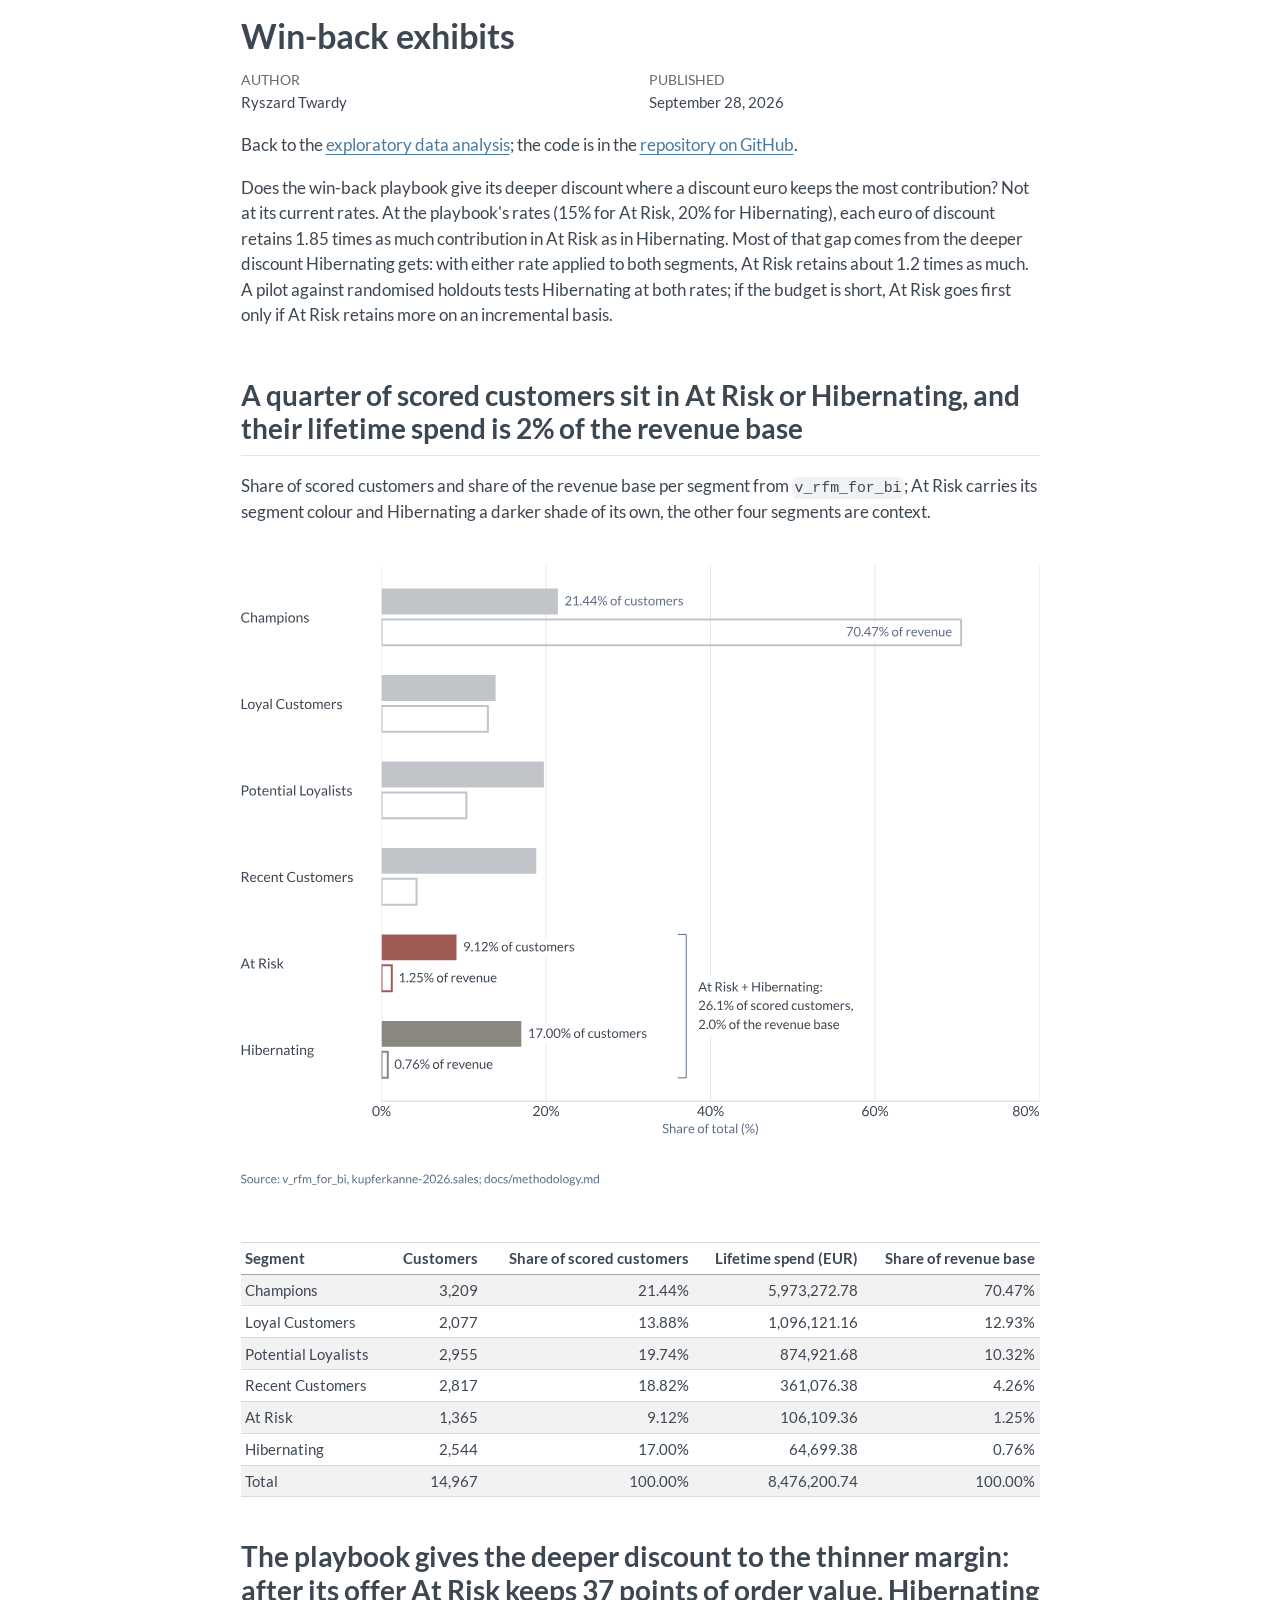
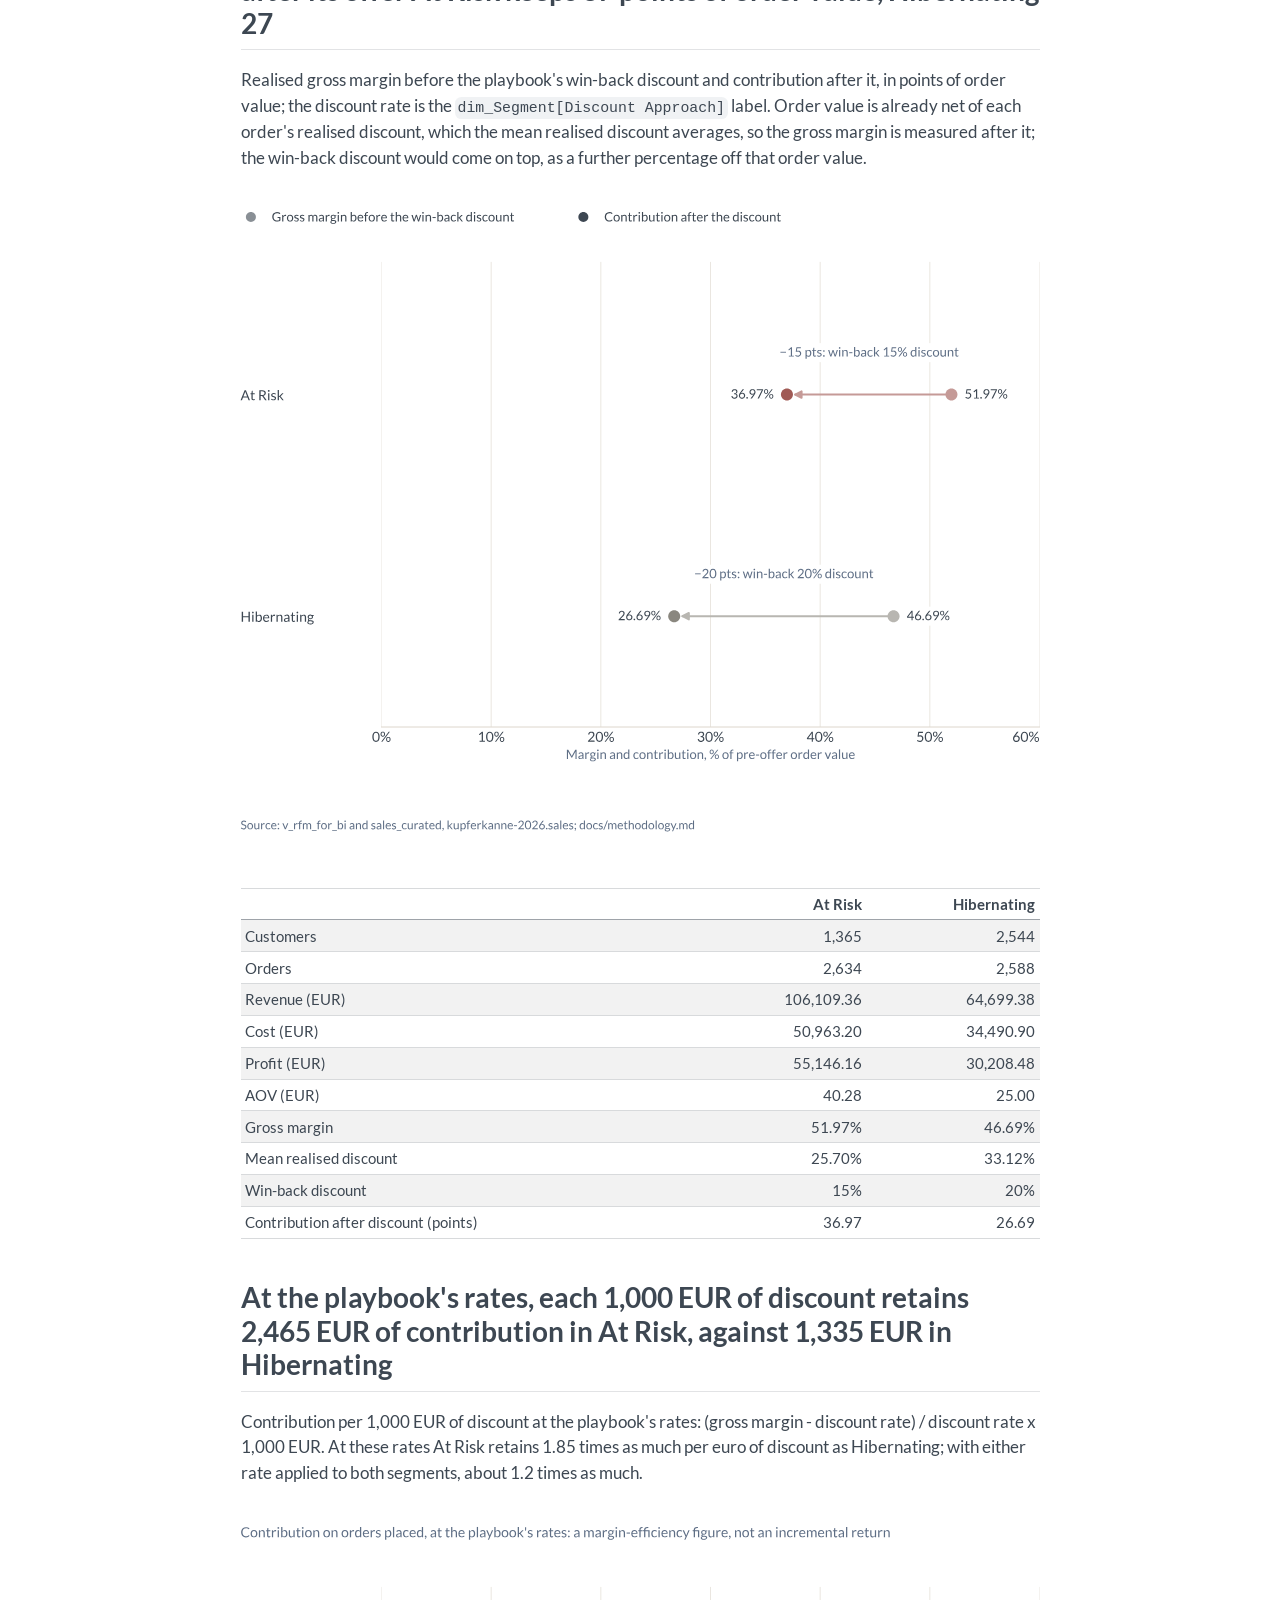
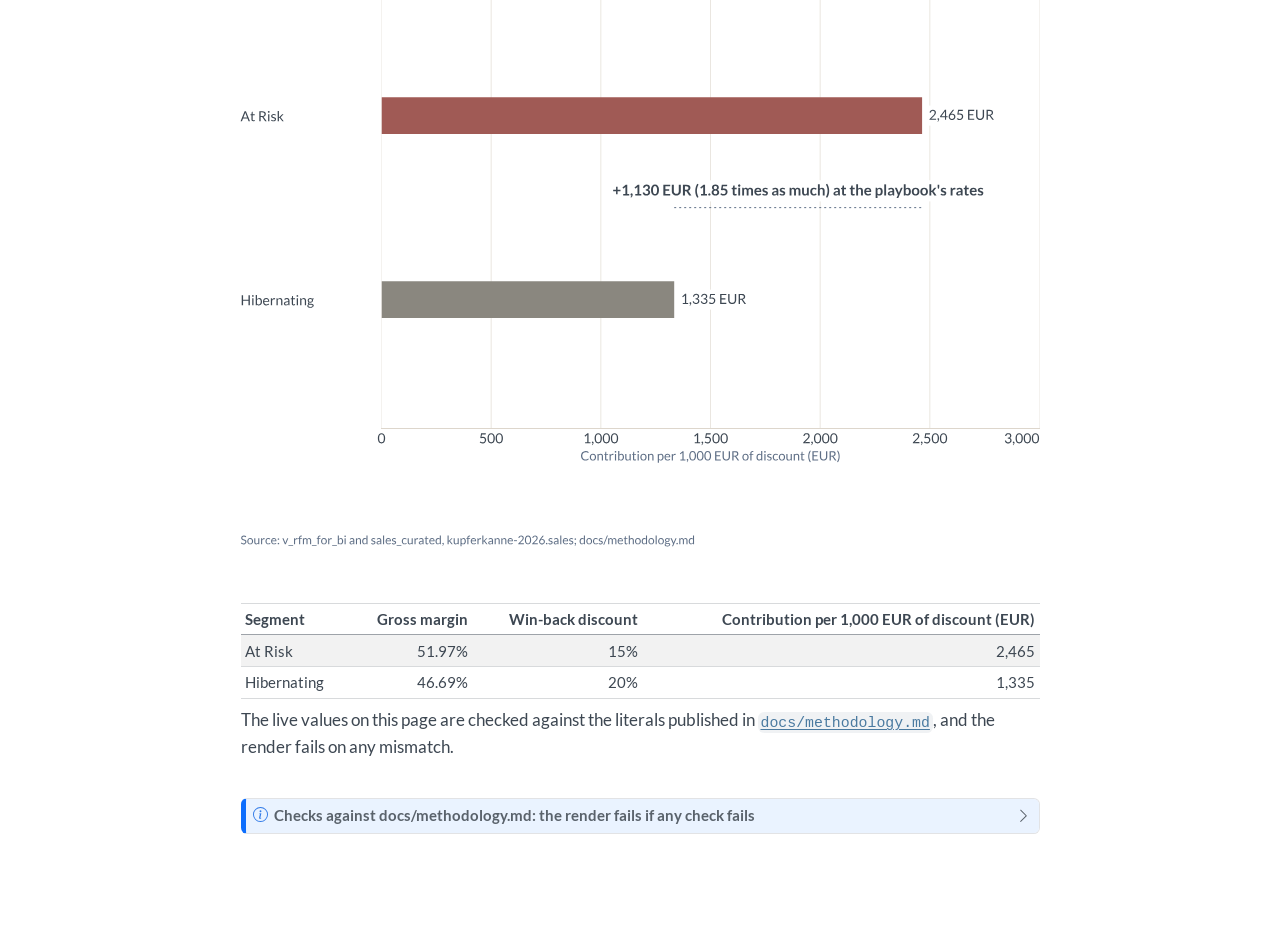
==== exhibits_win_back.html @ b4ff7a83 "Publish the notebook site built from 9f9951d" ====
<!DOCTYPE html>
<html xmlns="http://www.w3.org/1999/xhtml" lang="en" xml:lang="en"><head>

<meta charset="utf-8">
<meta name="generator" content="quarto-1.9.38">

<meta name="viewport" content="width=device-width, initial-scale=1.0, user-scalable=yes">

<meta name="author" content="Ryszard Twardy">
<meta name="dcterms.date" content="2026-09-28">

<title>Win-back exhibits</title>
<style>

code{white-space: pre-wrap;}
span.smallcaps{font-variant: small-caps;}
div.columns{display: flex; gap: min(4vw, 1.5em);}
div.column{flex: auto; overflow-x: auto;}
div.hanging-indent{margin-left: 1.5em; text-indent: -1.5em;}
ul.task-list{list-style: none;}
ul.task-list li input[type="checkbox"] {
width: 0.8em;
margin: 0 0.8em 0.2em -1em;  vertical-align: middle;
}
</style>


<script>/*! jQuery v3.5.1 | (c) JS Foundation and other contributors | jquery.org/license */
!function(e,t){"use strict";"object"==typeof module&&"object"==typeof module.exports?module.exports=e.document?t(e,!0):function(e){if(!e.document)throw new Error("jQuery requires a window with a document");return t(e)}:t(e)}("undefined"!=typeof window?window:this,function(C,e){"use strict";var t=[],r=Object.getPrototypeOf,s=t.slice,g=t.flat?function(e){return t.flat.call(e)}:function(e){return t.concat.apply([],e)},u=t.push,i=t.indexOf,n={},o=n.toString,v=n.hasOwnProperty,a=v.toString,l=a.call(Object),y={},m=function(e){return"function"==typeof e&&"number"!=typeof e.nodeType},x=function(e){return null!=e&&e===e.window},E=C.document,c={type:!0,src:!0,nonce:!0,noModule:!0};function b(e,t,n){var r,i,o=(n=n||E).createElement("script");if(o.text=e,t)for(r in c)(i=t[r]||t.getAttribute&&t.getAttribute(r))&&o.setAttribute(r,i);n.head.appendChild(o).parentNode.removeChild(o)}function w(e){return null==e?e+"":"object"==typeof e||"function"==typeof e?n[o.call(e)]||"object":typeof e}var f="3.5.1",S=function(e,t){return new S.fn.init(e,t)};function p(e){var t=!!e&&"length"in e&&e.length,n=w(e);return!m(e)&&!x(e)&&("array"===n||0===t||"number"==typeof t&&0<t&&t-1 in e)}S.fn=S.prototype={jquery:f,constructor:S,length:0,toArray:function(){return s.call(this)},get:function(e){return null==e?s.call(this):e<0?this[e+this.length]:this[e]},pushStack:function(e){var t=S.merge(this.constructor(),e);return t.prevObject=this,t},each:function(e){return S.each(this,e)},map:function(n){return this.pushStack(S.map(this,function(e,t){return n.call(e,t,e)}))},slice:function(){return this.pushStack(s.apply(this,arguments))},first:function(){return this.eq(0)},last:function(){return this.eq(-1)},even:function(){return this.pushStack(S.grep(this,function(e,t){return(t+1)%2}))},odd:function(){return this.pushStack(S.grep(this,function(e,t){return t%2}))},eq:function(e){var t=this.length,n=+e+(e<0?t:0);return this.pushStack(0<=n&&n<t?[this[n]]:[])},end:function(){return this.prevObject||this.constructor()},push:u,sort:t.sort,splice:t.splice},S.extend=S.fn.extend=function(){var e,t,n,r,i,o,a=arguments[0]||{},s=1,u=arguments.length,l=!1;for("boolean"==typeof a&&(l=a,a=arguments[s]||{},s++),"object"==typeof a||m(a)||(a={}),s===u&&(a=this,s--);s<u;s++)if(null!=(e=arguments[s]))for(t in e)r=e[t],"__proto__"!==t&&a!==r&&(l&&r&&(S.isPlainObject(r)||(i=Array.isArray(r)))?(n=a[t],o=i&&!Array.isArray(n)?[]:i||S.isPlainObject(n)?n:{},i=!1,a[t]=S.extend(l,o,r)):void 0!==r&&(a[t]=r));return a},S.extend({expando:"jQuery"+(f+Math.random()).replace(/\D/g,""),isReady:!0,error:function(e){throw new Error(e)},noop:function(){},isPlainObject:function(e){var t,n;return!(!e||"[object Object]"!==o.call(e))&&(!(t=r(e))||"function"==typeof(n=v.call(t,"constructor")&&t.constructor)&&a.call(n)===l)},isEmptyObject:function(e){var t;for(t in e)return!1;return!0},globalEval:function(e,t,n){b(e,{nonce:t&&t.nonce},n)},each:function(e,t){var n,r=0;if(p(e)){for(n=e.length;r<n;r++)if(!1===t.call(e[r],r,e[r]))break}else for(r in e)if(!1===t.call(e[r],r,e[r]))break;return e},makeArray:function(e,t){var n=t||[];return null!=e&&(p(Object(e))?S.merge(n,"string"==typeof e?[e]:e):u.call(n,e)),n},inArray:function(e,t,n){return null==t?-1:i.call(t,e,n)},merge:function(e,t){for(var n=+t.length,r=0,i=e.length;r<n;r++)e[i++]=t[r];return e.length=i,e},grep:function(e,t,n){for(var r=[],i=0,o=e.length,a=!n;i<o;i++)!t(e[i],i)!==a&&r.push(e[i]);return r},map:function(e,t,n){var r,i,o=0,a=[];if(p(e))for(r=e.length;o<r;o++)null!=(i=t(e[o],o,n))&&a.push(i);else for(o in e)null!=(i=t(e[o],o,n))&&a.push(i);return g(a)},guid:1,support:y}),"function"==typeof Symbol&&(S.fn[Symbol.iterator]=t[Symbol.iterator]),S.each("Boolean Number String Function Array Date RegExp Object Error Symbol".split(" "),function(e,t){n["[object "+t+"]"]=t.toLowerCase()});var d=function(n){var e,d,b,o,i,h,f,g,w,u,l,T,C,a,E,v,s,c,y,S="sizzle"+1*new Date,p=n.document,k=0,r=0,m=ue(),x=ue(),A=ue(),N=ue(),D=function(e,t){return e===t&&(l=!0),0},j={}.hasOwnProperty,t=[],q=t.pop,L=t.push,H=t.push,O=t.slice,P=function(e,t){for(var n=0,r=e.length;n<r;n++)if(e[n]===t)return n;return-1},R="checked|selected|async|autofocus|autoplay|controls|defer|disabled|hidden|ismap|loop|multiple|open|readonly|required|scoped",M="[\\x20\\t\\r\\n\\f]",I="(?:\\\\[\\da-fA-F]{1,6}"+M+"?|\\\\[^\\r\\n\\f]|[\\w-]|[^\0-\\x7f])+",W="\\["+M+"*("+I+")(?:"+M+"*([*^$|!~]?=)"+M+"*(?:'((?:\\\\.|[^\\\\'])*)'|\"((?:\\\\.|[^\\\\\"])*)\"|("+I+"))|)"+M+"*\\]",F=":("+I+")(?:\\((('((?:\\\\.|[^\\\\'])*)'|\"((?:\\\\.|[^\\\\\"])*)\")|((?:\\\\.|[^\\\\()[\\]]|"+W+")*)|.*)\\)|)",B=new RegExp(M+"+","g"),$=new RegExp("^"+M+"+|((?:^|[^\\\\])(?:\\\\.)*)"+M+"+$","g"),_=new RegExp("^"+M+"*,"+M+"*"),z=new RegExp("^"+M+"*([>+~]|"+M+")"+M+"*"),U=new RegExp(M+"|>"),X=new RegExp(F),V=new RegExp("^"+I+"$"),G={ID:new RegExp("^#("+I+")"),CLASS:new RegExp("^\\.("+I+")"),TAG:new RegExp("^("+I+"|[*])"),ATTR:new RegExp("^"+W),PSEUDO:new RegExp("^"+F),CHILD:new RegExp("^:(only|first|last|nth|nth-last)-(child|of-type)(?:\\("+M+"*(even|odd|(([+-]|)(\\d*)n|)"+M+"*(?:([+-]|)"+M+"*(\\d+)|))"+M+"*\\)|)","i"),bool:new RegExp("^(?:"+R+")$","i"),needsContext:new RegExp("^"+M+"*[>+~]|:(even|odd|eq|gt|lt|nth|first|last)(?:\\("+M+"*((?:-\\d)?\\d*)"+M+"*\\)|)(?=[^-]|$)","i")},Y=/HTML$/i,Q=/^(?:input|select|textarea|button)$/i,J=/^h\d$/i,K=/^[^{]+\{\s*\[native \w/,Z=/^(?:#([\w-]+)|(\w+)|\.([\w-]+))$/,ee=/[+~]/,te=new RegExp("\\\\[\\da-fA-F]{1,6}"+M+"?|\\\\([^\\r\\n\\f])","g"),ne=function(e,t){var n="0x"+e.slice(1)-65536;return t||(n<0?String.fromCharCode(n+65536):String.fromCharCode(n>>10|55296,1023&n|56320))},re=/([\0-\x1f\x7f]|^-?\d)|^-$|[^\0-\x1f\x7f-\uFFFF\w-]/g,ie=function(e,t){return t?"\0"===e?"\ufffd":e.slice(0,-1)+"\\"+e.charCodeAt(e.length-1).toString(16)+" ":"\\"+e},oe=function(){T()},ae=be(function(e){return!0===e.disabled&&"fieldset"===e.nodeName.toLowerCase()},{dir:"parentNode",next:"legend"});try{H.apply(t=O.call(p.childNodes),p.childNodes),t[p.childNodes.length].nodeType}catch(e){H={apply:t.length?function(e,t){L.apply(e,O.call(t))}:function(e,t){var n=e.length,r=0;while(e[n++]=t[r++]);e.length=n-1}}}function se(t,e,n,r){var i,o,a,s,u,l,c,f=e&&e.ownerDocument,p=e?e.nodeType:9;if(n=n||[],"string"!=typeof t||!t||1!==p&&9!==p&&11!==p)return n;if(!r&&(T(e),e=e||C,E)){if(11!==p&&(u=Z.exec(t)))if(i=u[1]){if(9===p){if(!(a=e.getElementById(i)))return n;if(a.id===i)return n.push(a),n}else if(f&&(a=f.getElementById(i))&&y(e,a)&&a.id===i)return n.push(a),n}else{if(u[2])return H.apply(n,e.getElementsByTagName(t)),n;if((i=u[3])&&d.getElementsByClassName&&e.getElementsByClassName)return H.apply(n,e.getElementsByClassName(i)),n}if(d.qsa&&!N[t+" "]&&(!v||!v.test(t))&&(1!==p||"object"!==e.nodeName.toLowerCase())){if(c=t,f=e,1===p&&(U.test(t)||z.test(t))){(f=ee.test(t)&&ye(e.parentNode)||e)===e&&d.scope||((s=e.getAttribute("id"))?s=s.replace(re,ie):e.setAttribute("id",s=S)),o=(l=h(t)).length;while(o--)l[o]=(s?"#"+s:":scope")+" "+xe(l[o]);c=l.join(",")}try{return H.apply(n,f.querySelectorAll(c)),n}catch(e){N(t,!0)}finally{s===S&&e.removeAttribute("id")}}}return g(t.replace($,"$1"),e,n,r)}function ue(){var r=[];return function e(t,n){return r.push(t+" ")>b.cacheLength&&delete e[r.shift()],e[t+" "]=n}}function le(e){return e[S]=!0,e}function ce(e){var t=C.createElement("fieldset");try{return!!e(t)}catch(e){return!1}finally{t.parentNode&&t.parentNode.removeChild(t),t=null}}function fe(e,t){var n=e.split("|"),r=n.length;while(r--)b.attrHandle[n[r]]=t}function pe(e,t){var n=t&&e,r=n&&1===e.nodeType&&1===t.nodeType&&e.sourceIndex-t.sourceIndex;if(r)return r;if(n)while(n=n.nextSibling)if(n===t)return-1;return e?1:-1}function de(t){return function(e){return"input"===e.nodeName.toLowerCase()&&e.type===t}}function he(n){return function(e){var t=e.nodeName.toLowerCase();return("input"===t||"button"===t)&&e.type===n}}function ge(t){return function(e){return"form"in e?e.parentNode&&!1===e.disabled?"label"in e?"label"in e.parentNode?e.parentNode.disabled===t:e.disabled===t:e.isDisabled===t||e.isDisabled!==!t&&ae(e)===t:e.disabled===t:"label"in e&&e.disabled===t}}function ve(a){return le(function(o){return o=+o,le(function(e,t){var n,r=a([],e.length,o),i=r.length;while(i--)e[n=r[i]]&&(e[n]=!(t[n]=e[n]))})})}function ye(e){return e&&"undefined"!=typeof e.getElementsByTagName&&e}for(e in d=se.support={},i=se.isXML=function(e){var t=e.namespaceURI,n=(e.ownerDocument||e).documentElement;return!Y.test(t||n&&n.nodeName||"HTML")},T=se.setDocument=function(e){var t,n,r=e?e.ownerDocument||e:p;return r!=C&&9===r.nodeType&&r.documentElement&&(a=(C=r).documentElement,E=!i(C),p!=C&&(n=C.defaultView)&&n.top!==n&&(n.addEventListener?n.addEventListener("unload",oe,!1):n.attachEvent&&n.attachEvent("onunload",oe)),d.scope=ce(function(e){return a.appendChild(e).appendChild(C.createElement("div")),"undefined"!=typeof e.querySelectorAll&&!e.querySelectorAll(":scope fieldset div").length}),d.attributes=ce(function(e){return e.className="i",!e.getAttribute("className")}),d.getElementsByTagName=ce(function(e){return e.appendChild(C.createComment("")),!e.getElementsByTagName("*").length}),d.getElementsByClassName=K.test(C.getElementsByClassName),d.getById=ce(function(e){return a.appendChild(e).id=S,!C.getElementsByName||!C.getElementsByName(S).length}),d.getById?(b.filter.ID=function(e){var t=e.replace(te,ne);return function(e){return e.getAttribute("id")===t}},b.find.ID=function(e,t){if("undefined"!=typeof t.getElementById&&E){var n=t.getElementById(e);return n?[n]:[]}}):(b.filter.ID=function(e){var n=e.replace(te,ne);return function(e){var t="undefined"!=typeof e.getAttributeNode&&e.getAttributeNode("id");return t&&t.value===n}},b.find.ID=function(e,t){if("undefined"!=typeof t.getElementById&&E){var n,r,i,o=t.getElementById(e);if(o){if((n=o.getAttributeNode("id"))&&n.value===e)return[o];i=t.getElementsByName(e),r=0;while(o=i[r++])if((n=o.getAttributeNode("id"))&&n.value===e)return[o]}return[]}}),b.find.TAG=d.getElementsByTagName?function(e,t){return"undefined"!=typeof t.getElementsByTagName?t.getElementsByTagName(e):d.qsa?t.querySelectorAll(e):void 0}:function(e,t){var n,r=[],i=0,o=t.getElementsByTagName(e);if("*"===e){while(n=o[i++])1===n.nodeType&&r.push(n);return r}return o},b.find.CLASS=d.getElementsByClassName&&function(e,t){if("undefined"!=typeof t.getElementsByClassName&&E)return t.getElementsByClassName(e)},s=[],v=[],(d.qsa=K.test(C.querySelectorAll))&&(ce(function(e){var t;a.appendChild(e).innerHTML="<a id='"+S+"'></a><select id='"+S+"-\r\\' msallowcapture=''><option selected=''></option></select>",e.querySelectorAll("[msallowcapture^='']").length&&v.push("[*^$]="+M+"*(?:''|\"\")"),e.querySelectorAll("[selected]").length||v.push("\\["+M+"*(?:value|"+R+")"),e.querySelectorAll("[id~="+S+"-]").length||v.push("~="),(t=C.createElement("input")).setAttribute("name",""),e.appendChild(t),e.querySelectorAll("[name='']").length||v.push("\\["+M+"*name"+M+"*="+M+"*(?:''|\"\")"),e.querySelectorAll(":checked").length||v.push(":checked"),e.querySelectorAll("a#"+S+"+*").length||v.push(".#.+[+~]"),e.querySelectorAll("\\\f"),v.push("[\\r\\n\\f]")}),ce(function(e){e.innerHTML="<a href='' disabled='disabled'></a><select disabled='disabled'><option/></select>";var t=C.createElement("input");t.setAttribute("type","hidden"),e.appendChild(t).setAttribute("name","D"),e.querySelectorAll("[name=d]").length&&v.push("name"+M+"*[*^$|!~]?="),2!==e.querySelectorAll(":enabled").length&&v.push(":enabled",":disabled"),a.appendChild(e).disabled=!0,2!==e.querySelectorAll(":disabled").length&&v.push(":enabled",":disabled"),e.querySelectorAll("*,:x"),v.push(",.*:")})),(d.matchesSelector=K.test(c=a.matches||a.webkitMatchesSelector||a.mozMatchesSelector||a.oMatchesSelector||a.msMatchesSelector))&&ce(function(e){d.disconnectedMatch=c.call(e,"*"),c.call(e,"[s!='']:x"),s.push("!=",F)}),v=v.length&&new RegExp(v.join("|")),s=s.length&&new RegExp(s.join("|")),t=K.test(a.compareDocumentPosition),y=t||K.test(a.contains)?function(e,t){var n=9===e.nodeType?e.documentElement:e,r=t&&t.parentNode;return e===r||!(!r||1!==r.nodeType||!(n.contains?n.contains(r):e.compareDocumentPosition&&16&e.compareDocumentPosition(r)))}:function(e,t){if(t)while(t=t.parentNode)if(t===e)return!0;return!1},D=t?function(e,t){if(e===t)return l=!0,0;var n=!e.compareDocumentPosition-!t.compareDocumentPosition;return n||(1&(n=(e.ownerDocument||e)==(t.ownerDocument||t)?e.compareDocumentPosition(t):1)||!d.sortDetached&&t.compareDocumentPosition(e)===n?e==C||e.ownerDocument==p&&y(p,e)?-1:t==C||t.ownerDocument==p&&y(p,t)?1:u?P(u,e)-P(u,t):0:4&n?-1:1)}:function(e,t){if(e===t)return l=!0,0;var n,r=0,i=e.parentNode,o=t.parentNode,a=[e],s=[t];if(!i||!o)return e==C?-1:t==C?1:i?-1:o?1:u?P(u,e)-P(u,t):0;if(i===o)return pe(e,t);n=e;while(n=n.parentNode)a.unshift(n);n=t;while(n=n.parentNode)s.unshift(n);while(a[r]===s[r])r++;return r?pe(a[r],s[r]):a[r]==p?-1:s[r]==p?1:0}),C},se.matches=function(e,t){return se(e,null,null,t)},se.matchesSelector=function(e,t){if(T(e),d.matchesSelector&&E&&!N[t+" "]&&(!s||!s.test(t))&&(!v||!v.test(t)))try{var n=c.call(e,t);if(n||d.disconnectedMatch||e.document&&11!==e.document.nodeType)return n}catch(e){N(t,!0)}return 0<se(t,C,null,[e]).length},se.contains=function(e,t){return(e.ownerDocument||e)!=C&&T(e),y(e,t)},se.attr=function(e,t){(e.ownerDocument||e)!=C&&T(e);var n=b.attrHandle[t.toLowerCase()],r=n&&j.call(b.attrHandle,t.toLowerCase())?n(e,t,!E):void 0;return void 0!==r?r:d.attributes||!E?e.getAttribute(t):(r=e.getAttributeNode(t))&&r.specified?r.value:null},se.escape=function(e){return(e+"").replace(re,ie)},se.error=function(e){throw new Error("Syntax error, unrecognized expression: "+e)},se.uniqueSort=function(e){var t,n=[],r=0,i=0;if(l=!d.detectDuplicates,u=!d.sortStable&&e.slice(0),e.sort(D),l){while(t=e[i++])t===e[i]&&(r=n.push(i));while(r--)e.splice(n[r],1)}return u=null,e},o=se.getText=function(e){var t,n="",r=0,i=e.nodeType;if(i){if(1===i||9===i||11===i){if("string"==typeof e.textContent)return e.textContent;for(e=e.firstChild;e;e=e.nextSibling)n+=o(e)}else if(3===i||4===i)return e.nodeValue}else while(t=e[r++])n+=o(t);return n},(b=se.selectors={cacheLength:50,createPseudo:le,match:G,attrHandle:{},find:{},relative:{">":{dir:"parentNode",first:!0}," ":{dir:"parentNode"},"+":{dir:"previousSibling",first:!0},"~":{dir:"previousSibling"}},preFilter:{ATTR:function(e){return e[1]=e[1].replace(te,ne),e[3]=(e[3]||e[4]||e[5]||"").replace(te,ne),"~="===e[2]&&(e[3]=" "+e[3]+" "),e.slice(0,4)},CHILD:function(e){return e[1]=e[1].toLowerCase(),"nth"===e[1].slice(0,3)?(e[3]||se.error(e[0]),e[4]=+(e[4]?e[5]+(e[6]||1):2*("even"===e[3]||"odd"===e[3])),e[5]=+(e[7]+e[8]||"odd"===e[3])):e[3]&&se.error(e[0]),e},PSEUDO:function(e){var t,n=!e[6]&&e[2];return G.CHILD.test(e[0])?null:(e[3]?e[2]=e[4]||e[5]||"":n&&X.test(n)&&(t=h(n,!0))&&(t=n.indexOf(")",n.length-t)-n.length)&&(e[0]=e[0].slice(0,t),e[2]=n.slice(0,t)),e.slice(0,3))}},filter:{TAG:function(e){var t=e.replace(te,ne).toLowerCase();return"*"===e?function(){return!0}:function(e){return e.nodeName&&e.nodeName.toLowerCase()===t}},CLASS:function(e){var t=m[e+" "];return t||(t=new RegExp("(^|"+M+")"+e+"("+M+"|$)"))&&m(e,function(e){return t.test("string"==typeof e.className&&e.className||"undefined"!=typeof e.getAttribute&&e.getAttribute("class")||"")})},ATTR:function(n,r,i){return function(e){var t=se.attr(e,n);return null==t?"!="===r:!r||(t+="","="===r?t===i:"!="===r?t!==i:"^="===r?i&&0===t.indexOf(i):"*="===r?i&&-1<t.indexOf(i):"$="===r?i&&t.slice(-i.length)===i:"~="===r?-1<(" "+t.replace(B," ")+" ").indexOf(i):"|="===r&&(t===i||t.slice(0,i.length+1)===i+"-"))}},CHILD:function(h,e,t,g,v){var y="nth"!==h.slice(0,3),m="last"!==h.slice(-4),x="of-type"===e;return 1===g&&0===v?function(e){return!!e.parentNode}:function(e,t,n){var r,i,o,a,s,u,l=y!==m?"nextSibling":"previousSibling",c=e.parentNode,f=x&&e.nodeName.toLowerCase(),p=!n&&!x,d=!1;if(c){if(y){while(l){a=e;while(a=a[l])if(x?a.nodeName.toLowerCase()===f:1===a.nodeType)return!1;u=l="only"===h&&!u&&"nextSibling"}return!0}if(u=[m?c.firstChild:c.lastChild],m&&p){d=(s=(r=(i=(o=(a=c)[S]||(a[S]={}))[a.uniqueID]||(o[a.uniqueID]={}))[h]||[])[0]===k&&r[1])&&r[2],a=s&&c.childNodes[s];while(a=++s&&a&&a[l]||(d=s=0)||u.pop())if(1===a.nodeType&&++d&&a===e){i[h]=[k,s,d];break}}else if(p&&(d=s=(r=(i=(o=(a=e)[S]||(a[S]={}))[a.uniqueID]||(o[a.uniqueID]={}))[h]||[])[0]===k&&r[1]),!1===d)while(a=++s&&a&&a[l]||(d=s=0)||u.pop())if((x?a.nodeName.toLowerCase()===f:1===a.nodeType)&&++d&&(p&&((i=(o=a[S]||(a[S]={}))[a.uniqueID]||(o[a.uniqueID]={}))[h]=[k,d]),a===e))break;return(d-=v)===g||d%g==0&&0<=d/g}}},PSEUDO:function(e,o){var t,a=b.pseudos[e]||b.setFilters[e.toLowerCase()]||se.error("unsupported pseudo: "+e);return a[S]?a(o):1<a.length?(t=[e,e,"",o],b.setFilters.hasOwnProperty(e.toLowerCase())?le(function(e,t){var n,r=a(e,o),i=r.length;while(i--)e[n=P(e,r[i])]=!(t[n]=r[i])}):function(e){return a(e,0,t)}):a}},pseudos:{not:le(function(e){var r=[],i=[],s=f(e.replace($,"$1"));return s[S]?le(function(e,t,n,r){var i,o=s(e,null,r,[]),a=e.length;while(a--)(i=o[a])&&(e[a]=!(t[a]=i))}):function(e,t,n){return r[0]=e,s(r,null,n,i),r[0]=null,!i.pop()}}),has:le(function(t){return function(e){return 0<se(t,e).length}}),contains:le(function(t){return t=t.replace(te,ne),function(e){return-1<(e.textContent||o(e)).indexOf(t)}}),lang:le(function(n){return V.test(n||"")||se.error("unsupported lang: "+n),n=n.replace(te,ne).toLowerCase(),function(e){var t;do{if(t=E?e.lang:e.getAttribute("xml:lang")||e.getAttribute("lang"))return(t=t.toLowerCase())===n||0===t.indexOf(n+"-")}while((e=e.parentNode)&&1===e.nodeType);return!1}}),target:function(e){var t=n.location&&n.location.hash;return t&&t.slice(1)===e.id},root:function(e){return e===a},focus:function(e){return e===C.activeElement&&(!C.hasFocus||C.hasFocus())&&!!(e.type||e.href||~e.tabIndex)},enabled:ge(!1),disabled:ge(!0),checked:function(e){var t=e.nodeName.toLowerCase();return"input"===t&&!!e.checked||"option"===t&&!!e.selected},selected:function(e){return e.parentNode&&e.parentNode.selectedIndex,!0===e.selected},empty:function(e){for(e=e.firstChild;e;e=e.nextSibling)if(e.nodeType<6)return!1;return!0},parent:function(e){return!b.pseudos.empty(e)},header:function(e){return J.test(e.nodeName)},input:function(e){return Q.test(e.nodeName)},button:function(e){var t=e.nodeName.toLowerCase();return"input"===t&&"button"===e.type||"button"===t},text:function(e){var t;return"input"===e.nodeName.toLowerCase()&&"text"===e.type&&(null==(t=e.getAttribute("type"))||"text"===t.toLowerCase())},first:ve(function(){return[0]}),last:ve(function(e,t){return[t-1]}),eq:ve(function(e,t,n){return[n<0?n+t:n]}),even:ve(function(e,t){for(var n=0;n<t;n+=2)e.push(n);return e}),odd:ve(function(e,t){for(var n=1;n<t;n+=2)e.push(n);return e}),lt:ve(function(e,t,n){for(var r=n<0?n+t:t<n?t:n;0<=--r;)e.push(r);return e}),gt:ve(function(e,t,n){for(var r=n<0?n+t:n;++r<t;)e.push(r);return e})}}).pseudos.nth=b.pseudos.eq,{radio:!0,checkbox:!0,file:!0,password:!0,image:!0})b.pseudos[e]=de(e);for(e in{submit:!0,reset:!0})b.pseudos[e]=he(e);function me(){}function xe(e){for(var t=0,n=e.length,r="";t<n;t++)r+=e[t].value;return r}function be(s,e,t){var u=e.dir,l=e.next,c=l||u,f=t&&"parentNode"===c,p=r++;return e.first?function(e,t,n){while(e=e[u])if(1===e.nodeType||f)return s(e,t,n);return!1}:function(e,t,n){var r,i,o,a=[k,p];if(n){while(e=e[u])if((1===e.nodeType||f)&&s(e,t,n))return!0}else while(e=e[u])if(1===e.nodeType||f)if(i=(o=e[S]||(e[S]={}))[e.uniqueID]||(o[e.uniqueID]={}),l&&l===e.nodeName.toLowerCase())e=e[u]||e;else{if((r=i[c])&&r[0]===k&&r[1]===p)return a[2]=r[2];if((i[c]=a)[2]=s(e,t,n))return!0}return!1}}function we(i){return 1<i.length?function(e,t,n){var r=i.length;while(r--)if(!i[r](e,t,n))return!1;return!0}:i[0]}function Te(e,t,n,r,i){for(var o,a=[],s=0,u=e.length,l=null!=t;s<u;s++)(o=e[s])&&(n&&!n(o,r,i)||(a.push(o),l&&t.push(s)));return a}function Ce(d,h,g,v,y,e){return v&&!v[S]&&(v=Ce(v)),y&&!y[S]&&(y=Ce(y,e)),le(function(e,t,n,r){var i,o,a,s=[],u=[],l=t.length,c=e||function(e,t,n){for(var r=0,i=t.length;r<i;r++)se(e,t[r],n);return n}(h||"*",n.nodeType?[n]:n,[]),f=!d||!e&&h?c:Te(c,s,d,n,r),p=g?y||(e?d:l||v)?[]:t:f;if(g&&g(f,p,n,r),v){i=Te(p,u),v(i,[],n,r),o=i.length;while(o--)(a=i[o])&&(p[u[o]]=!(f[u[o]]=a))}if(e){if(y||d){if(y){i=[],o=p.length;while(o--)(a=p[o])&&i.push(f[o]=a);y(null,p=[],i,r)}o=p.length;while(o--)(a=p[o])&&-1<(i=y?P(e,a):s[o])&&(e[i]=!(t[i]=a))}}else p=Te(p===t?p.splice(l,p.length):p),y?y(null,t,p,r):H.apply(t,p)})}function Ee(e){for(var i,t,n,r=e.length,o=b.relative[e[0].type],a=o||b.relative[" "],s=o?1:0,u=be(function(e){return e===i},a,!0),l=be(function(e){return-1<P(i,e)},a,!0),c=[function(e,t,n){var r=!o&&(n||t!==w)||((i=t).nodeType?u(e,t,n):l(e,t,n));return i=null,r}];s<r;s++)if(t=b.relative[e[s].type])c=[be(we(c),t)];else{if((t=b.filter[e[s].type].apply(null,e[s].matches))[S]){for(n=++s;n<r;n++)if(b.relative[e[n].type])break;return Ce(1<s&&we(c),1<s&&xe(e.slice(0,s-1).concat({value:" "===e[s-2].type?"*":""})).replace($,"$1"),t,s<n&&Ee(e.slice(s,n)),n<r&&Ee(e=e.slice(n)),n<r&&xe(e))}c.push(t)}return we(c)}return me.prototype=b.filters=b.pseudos,b.setFilters=new me,h=se.tokenize=function(e,t){var n,r,i,o,a,s,u,l=x[e+" "];if(l)return t?0:l.slice(0);a=e,s=[],u=b.preFilter;while(a){for(o in n&&!(r=_.exec(a))||(r&&(a=a.slice(r[0].length)||a),s.push(i=[])),n=!1,(r=z.exec(a))&&(n=r.shift(),i.push({value:n,type:r[0].replace($," ")}),a=a.slice(n.length)),b.filter)!(r=G[o].exec(a))||u[o]&&!(r=u[o](r))||(n=r.shift(),i.push({value:n,type:o,matches:r}),a=a.slice(n.length));if(!n)break}return t?a.length:a?se.error(e):x(e,s).slice(0)},f=se.compile=function(e,t){var n,v,y,m,x,r,i=[],o=[],a=A[e+" "];if(!a){t||(t=h(e)),n=t.length;while(n--)(a=Ee(t[n]))[S]?i.push(a):o.push(a);(a=A(e,(v=o,m=0<(y=i).length,x=0<v.length,r=function(e,t,n,r,i){var o,a,s,u=0,l="0",c=e&&[],f=[],p=w,d=e||x&&b.find.TAG("*",i),h=k+=null==p?1:Math.random()||.1,g=d.length;for(i&&(w=t==C||t||i);l!==g&&null!=(o=d[l]);l++){if(x&&o){a=0,t||o.ownerDocument==C||(T(o),n=!E);while(s=v[a++])if(s(o,t||C,n)){r.push(o);break}i&&(k=h)}m&&((o=!s&&o)&&u--,e&&c.push(o))}if(u+=l,m&&l!==u){a=0;while(s=y[a++])s(c,f,t,n);if(e){if(0<u)while(l--)c[l]||f[l]||(f[l]=q.call(r));f=Te(f)}H.apply(r,f),i&&!e&&0<f.length&&1<u+y.length&&se.uniqueSort(r)}return i&&(k=h,w=p),c},m?le(r):r))).selector=e}return a},g=se.select=function(e,t,n,r){var i,o,a,s,u,l="function"==typeof e&&e,c=!r&&h(e=l.selector||e);if(n=n||[],1===c.length){if(2<(o=c[0]=c[0].slice(0)).length&&"ID"===(a=o[0]).type&&9===t.nodeType&&E&&b.relative[o[1].type]){if(!(t=(b.find.ID(a.matches[0].replace(te,ne),t)||[])[0]))return n;l&&(t=t.parentNode),e=e.slice(o.shift().value.length)}i=G.needsContext.test(e)?0:o.length;while(i--){if(a=o[i],b.relative[s=a.type])break;if((u=b.find[s])&&(r=u(a.matches[0].replace(te,ne),ee.test(o[0].type)&&ye(t.parentNode)||t))){if(o.splice(i,1),!(e=r.length&&xe(o)))return H.apply(n,r),n;break}}}return(l||f(e,c))(r,t,!E,n,!t||ee.test(e)&&ye(t.parentNode)||t),n},d.sortStable=S.split("").sort(D).join("")===S,d.detectDuplicates=!!l,T(),d.sortDetached=ce(function(e){return 1&e.compareDocumentPosition(C.createElement("fieldset"))}),ce(function(e){return e.innerHTML="<a href='#'></a>","#"===e.firstChild.getAttribute("href")})||fe("type|href|height|width",function(e,t,n){if(!n)return e.getAttribute(t,"type"===t.toLowerCase()?1:2)}),d.attributes&&ce(function(e){return e.innerHTML="<input/>",e.firstChild.setAttribute("value",""),""===e.firstChild.getAttribute("value")})||fe("value",function(e,t,n){if(!n&&"input"===e.nodeName.toLowerCase())return e.defaultValue}),ce(function(e){return null==e.getAttribute("disabled")})||fe(R,function(e,t,n){var r;if(!n)return!0===e[t]?t.toLowerCase():(r=e.getAttributeNode(t))&&r.specified?r.value:null}),se}(C);S.find=d,S.expr=d.selectors,S.expr[":"]=S.expr.pseudos,S.uniqueSort=S.unique=d.uniqueSort,S.text=d.getText,S.isXMLDoc=d.isXML,S.contains=d.contains,S.escapeSelector=d.escape;var h=function(e,t,n){var r=[],i=void 0!==n;while((e=e[t])&&9!==e.nodeType)if(1===e.nodeType){if(i&&S(e).is(n))break;r.push(e)}return r},T=function(e,t){for(var n=[];e;e=e.nextSibling)1===e.nodeType&&e!==t&&n.push(e);return n},k=S.expr.match.needsContext;function A(e,t){return e.nodeName&&e.nodeName.toLowerCase()===t.toLowerCase()}var N=/^<([a-z][^\/\0>:\x20\t\r\n\f]*)[\x20\t\r\n\f]*\/?>(?:<\/\1>|)$/i;function D(e,n,r){return m(n)?S.grep(e,function(e,t){return!!n.call(e,t,e)!==r}):n.nodeType?S.grep(e,function(e){return e===n!==r}):"string"!=typeof n?S.grep(e,function(e){return-1<i.call(n,e)!==r}):S.filter(n,e,r)}S.filter=function(e,t,n){var r=t[0];return n&&(e=":not("+e+")"),1===t.length&&1===r.nodeType?S.find.matchesSelector(r,e)?[r]:[]:S.find.matches(e,S.grep(t,function(e){return 1===e.nodeType}))},S.fn.extend({find:function(e){var t,n,r=this.length,i=this;if("string"!=typeof e)return this.pushStack(S(e).filter(function(){for(t=0;t<r;t++)if(S.contains(i[t],this))return!0}));for(n=this.pushStack([]),t=0;t<r;t++)S.find(e,i[t],n);return 1<r?S.uniqueSort(n):n},filter:function(e){return this.pushStack(D(this,e||[],!1))},not:function(e){return this.pushStack(D(this,e||[],!0))},is:function(e){return!!D(this,"string"==typeof e&&k.test(e)?S(e):e||[],!1).length}});var j,q=/^(?:\s*(<[\w\W]+>)[^>]*|#([\w-]+))$/;(S.fn.init=function(e,t,n){var r,i;if(!e)return this;if(n=n||j,"string"==typeof e){if(!(r="<"===e[0]&&">"===e[e.length-1]&&3<=e.length?[null,e,null]:q.exec(e))||!r[1]&&t)return!t||t.jquery?(t||n).find(e):this.constructor(t).find(e);if(r[1]){if(t=t instanceof S?t[0]:t,S.merge(this,S.parseHTML(r[1],t&&t.nodeType?t.ownerDocument||t:E,!0)),N.test(r[1])&&S.isPlainObject(t))for(r in t)m(this[r])?this[r](t[r]):this.attr(r,t[r]);return this}return(i=E.getElementById(r[2]))&&(this[0]=i,this.length=1),this}return e.nodeType?(this[0]=e,this.length=1,this):m(e)?void 0!==n.ready?n.ready(e):e(S):S.makeArray(e,this)}).prototype=S.fn,j=S(E);var L=/^(?:parents|prev(?:Until|All))/,H={children:!0,contents:!0,next:!0,prev:!0};function O(e,t){while((e=e[t])&&1!==e.nodeType);return e}S.fn.extend({has:function(e){var t=S(e,this),n=t.length;return this.filter(function(){for(var e=0;e<n;e++)if(S.contains(this,t[e]))return!0})},closest:function(e,t){var n,r=0,i=this.length,o=[],a="string"!=typeof e&&S(e);if(!k.test(e))for(;r<i;r++)for(n=this[r];n&&n!==t;n=n.parentNode)if(n.nodeType<11&&(a?-1<a.index(n):1===n.nodeType&&S.find.matchesSelector(n,e))){o.push(n);break}return this.pushStack(1<o.length?S.uniqueSort(o):o)},index:function(e){return e?"string"==typeof e?i.call(S(e),this[0]):i.call(this,e.jquery?e[0]:e):this[0]&&this[0].parentNode?this.first().prevAll().length:-1},add:function(e,t){return this.pushStack(S.uniqueSort(S.merge(this.get(),S(e,t))))},addBack:function(e){return this.add(null==e?this.prevObject:this.prevObject.filter(e))}}),S.each({parent:function(e){var t=e.parentNode;return t&&11!==t.nodeType?t:null},parents:function(e){return h(e,"parentNode")},parentsUntil:function(e,t,n){return h(e,"parentNode",n)},next:function(e){return O(e,"nextSibling")},prev:function(e){return O(e,"previousSibling")},nextAll:function(e){return h(e,"nextSibling")},prevAll:function(e){return h(e,"previousSibling")},nextUntil:function(e,t,n){return h(e,"nextSibling",n)},prevUntil:function(e,t,n){return h(e,"previousSibling",n)},siblings:function(e){return T((e.parentNode||{}).firstChild,e)},children:function(e){return T(e.firstChild)},contents:function(e){return null!=e.contentDocument&&r(e.contentDocument)?e.contentDocument:(A(e,"template")&&(e=e.content||e),S.merge([],e.childNodes))}},function(r,i){S.fn[r]=function(e,t){var n=S.map(this,i,e);return"Until"!==r.slice(-5)&&(t=e),t&&"string"==typeof t&&(n=S.filter(t,n)),1<this.length&&(H[r]||S.uniqueSort(n),L.test(r)&&n.reverse()),this.pushStack(n)}});var P=/[^\x20\t\r\n\f]+/g;function R(e){return e}function M(e){throw e}function I(e,t,n,r){var i;try{e&&m(i=e.promise)?i.call(e).done(t).fail(n):e&&m(i=e.then)?i.call(e,t,n):t.apply(void 0,[e].slice(r))}catch(e){n.apply(void 0,[e])}}S.Callbacks=function(r){var e,n;r="string"==typeof r?(e=r,n={},S.each(e.match(P)||[],function(e,t){n[t]=!0}),n):S.extend({},r);var i,t,o,a,s=[],u=[],l=-1,c=function(){for(a=a||r.once,o=i=!0;u.length;l=-1){t=u.shift();while(++l<s.length)!1===s[l].apply(t[0],t[1])&&r.stopOnFalse&&(l=s.length,t=!1)}r.memory||(t=!1),i=!1,a&&(s=t?[]:"")},f={add:function(){return s&&(t&&!i&&(l=s.length-1,u.push(t)),function n(e){S.each(e,function(e,t){m(t)?r.unique&&f.has(t)||s.push(t):t&&t.length&&"string"!==w(t)&&n(t)})}(arguments),t&&!i&&c()),this},remove:function(){return S.each(arguments,function(e,t){var n;while(-1<(n=S.inArray(t,s,n)))s.splice(n,1),n<=l&&l--}),this},has:function(e){return e?-1<S.inArray(e,s):0<s.length},empty:function(){return s&&(s=[]),this},disable:function(){return a=u=[],s=t="",this},disabled:function(){return!s},lock:function(){return a=u=[],t||i||(s=t=""),this},locked:function(){return!!a},fireWith:function(e,t){return a||(t=[e,(t=t||[]).slice?t.slice():t],u.push(t),i||c()),this},fire:function(){return f.fireWith(this,arguments),this},fired:function(){return!!o}};return f},S.extend({Deferred:function(e){var o=[["notify","progress",S.Callbacks("memory"),S.Callbacks("memory"),2],["resolve","done",S.Callbacks("once memory"),S.Callbacks("once memory"),0,"resolved"],["reject","fail",S.Callbacks("once memory"),S.Callbacks("once memory"),1,"rejected"]],i="pending",a={state:function(){return i},always:function(){return s.done(arguments).fail(arguments),this},"catch":function(e){return a.then(null,e)},pipe:function(){var i=arguments;return S.Deferred(function(r){S.each(o,function(e,t){var n=m(i[t[4]])&&i[t[4]];s[t[1]](function(){var e=n&&n.apply(this,arguments);e&&m(e.promise)?e.promise().progress(r.notify).done(r.resolve).fail(r.reject):r[t[0]+"With"](this,n?[e]:arguments)})}),i=null}).promise()},then:function(t,n,r){var u=0;function l(i,o,a,s){return function(){var n=this,r=arguments,e=function(){var e,t;if(!(i<u)){if((e=a.apply(n,r))===o.promise())throw new TypeError("Thenable self-resolution");t=e&&("object"==typeof e||"function"==typeof e)&&e.then,m(t)?s?t.call(e,l(u,o,R,s),l(u,o,M,s)):(u++,t.call(e,l(u,o,R,s),l(u,o,M,s),l(u,o,R,o.notifyWith))):(a!==R&&(n=void 0,r=[e]),(s||o.resolveWith)(n,r))}},t=s?e:function(){try{e()}catch(e){S.Deferred.exceptionHook&&S.Deferred.exceptionHook(e,t.stackTrace),u<=i+1&&(a!==M&&(n=void 0,r=[e]),o.rejectWith(n,r))}};i?t():(S.Deferred.getStackHook&&(t.stackTrace=S.Deferred.getStackHook()),C.setTimeout(t))}}return S.Deferred(function(e){o[0][3].add(l(0,e,m(r)?r:R,e.notifyWith)),o[1][3].add(l(0,e,m(t)?t:R)),o[2][3].add(l(0,e,m(n)?n:M))}).promise()},promise:function(e){return null!=e?S.extend(e,a):a}},s={};return S.each(o,function(e,t){var n=t[2],r=t[5];a[t[1]]=n.add,r&&n.add(function(){i=r},o[3-e][2].disable,o[3-e][3].disable,o[0][2].lock,o[0][3].lock),n.add(t[3].fire),s[t[0]]=function(){return s[t[0]+"With"](this===s?void 0:this,arguments),this},s[t[0]+"With"]=n.fireWith}),a.promise(s),e&&e.call(s,s),s},when:function(e){var n=arguments.length,t=n,r=Array(t),i=s.call(arguments),o=S.Deferred(),a=function(t){return function(e){r[t]=this,i[t]=1<arguments.length?s.call(arguments):e,--n||o.resolveWith(r,i)}};if(n<=1&&(I(e,o.done(a(t)).resolve,o.reject,!n),"pending"===o.state()||m(i[t]&&i[t].then)))return o.then();while(t--)I(i[t],a(t),o.reject);return o.promise()}});var W=/^(Eval|Internal|Range|Reference|Syntax|Type|URI)Error$/;S.Deferred.exceptionHook=function(e,t){C.console&&C.console.warn&&e&&W.test(e.name)&&C.console.warn("jQuery.Deferred exception: "+e.message,e.stack,t)},S.readyException=function(e){C.setTimeout(function(){throw e})};var F=S.Deferred();function B(){E.removeEventListener("DOMContentLoaded",B),C.removeEventListener("load",B),S.ready()}S.fn.ready=function(e){return F.then(e)["catch"](function(e){S.readyException(e)}),this},S.extend({isReady:!1,readyWait:1,ready:function(e){(!0===e?--S.readyWait:S.isReady)||(S.isReady=!0)!==e&&0<--S.readyWait||F.resolveWith(E,[S])}}),S.ready.then=F.then,"complete"===E.readyState||"loading"!==E.readyState&&!E.documentElement.doScroll?C.setTimeout(S.ready):(E.addEventListener("DOMContentLoaded",B),C.addEventListener("load",B));var $=function(e,t,n,r,i,o,a){var s=0,u=e.length,l=null==n;if("object"===w(n))for(s in i=!0,n)$(e,t,s,n[s],!0,o,a);else if(void 0!==r&&(i=!0,m(r)||(a=!0),l&&(a?(t.call(e,r),t=null):(l=t,t=function(e,t,n){return l.call(S(e),n)})),t))for(;s<u;s++)t(e[s],n,a?r:r.call(e[s],s,t(e[s],n)));return i?e:l?t.call(e):u?t(e[0],n):o},_=/^-ms-/,z=/-([a-z])/g;function U(e,t){return t.toUpperCase()}function X(e){return e.replace(_,"ms-").replace(z,U)}var V=function(e){return 1===e.nodeType||9===e.nodeType||!+e.nodeType};function G(){this.expando=S.expando+G.uid++}G.uid=1,G.prototype={cache:function(e){var t=e[this.expando];return t||(t={},V(e)&&(e.nodeType?e[this.expando]=t:Object.defineProperty(e,this.expando,{value:t,configurable:!0}))),t},set:function(e,t,n){var r,i=this.cache(e);if("string"==typeof t)i[X(t)]=n;else for(r in t)i[X(r)]=t[r];return i},get:function(e,t){return void 0===t?this.cache(e):e[this.expando]&&e[this.expando][X(t)]},access:function(e,t,n){return void 0===t||t&&"string"==typeof t&&void 0===n?this.get(e,t):(this.set(e,t,n),void 0!==n?n:t)},remove:function(e,t){var n,r=e[this.expando];if(void 0!==r){if(void 0!==t){n=(t=Array.isArray(t)?t.map(X):(t=X(t))in r?[t]:t.match(P)||[]).length;while(n--)delete r[t[n]]}(void 0===t||S.isEmptyObject(r))&&(e.nodeType?e[this.expando]=void 0:delete e[this.expando])}},hasData:function(e){var t=e[this.expando];return void 0!==t&&!S.isEmptyObject(t)}};var Y=new G,Q=new G,J=/^(?:\{[\w\W]*\}|\[[\w\W]*\])$/,K=/[A-Z]/g;function Z(e,t,n){var r,i;if(void 0===n&&1===e.nodeType)if(r="data-"+t.replace(K,"-$&").toLowerCase(),"string"==typeof(n=e.getAttribute(r))){try{n="true"===(i=n)||"false"!==i&&("null"===i?null:i===+i+""?+i:J.test(i)?JSON.parse(i):i)}catch(e){}Q.set(e,t,n)}else n=void 0;return n}S.extend({hasData:function(e){return Q.hasData(e)||Y.hasData(e)},data:function(e,t,n){return Q.access(e,t,n)},removeData:function(e,t){Q.remove(e,t)},_data:function(e,t,n){return Y.access(e,t,n)},_removeData:function(e,t){Y.remove(e,t)}}),S.fn.extend({data:function(n,e){var t,r,i,o=this[0],a=o&&o.attributes;if(void 0===n){if(this.length&&(i=Q.get(o),1===o.nodeType&&!Y.get(o,"hasDataAttrs"))){t=a.length;while(t--)a[t]&&0===(r=a[t].name).indexOf("data-")&&(r=X(r.slice(5)),Z(o,r,i[r]));Y.set(o,"hasDataAttrs",!0)}return i}return"object"==typeof n?this.each(function(){Q.set(this,n)}):$(this,function(e){var t;if(o&&void 0===e)return void 0!==(t=Q.get(o,n))?t:void 0!==(t=Z(o,n))?t:void 0;this.each(function(){Q.set(this,n,e)})},null,e,1<arguments.length,null,!0)},removeData:function(e){return this.each(function(){Q.remove(this,e)})}}),S.extend({queue:function(e,t,n){var r;if(e)return t=(t||"fx")+"queue",r=Y.get(e,t),n&&(!r||Array.isArray(n)?r=Y.access(e,t,S.makeArray(n)):r.push(n)),r||[]},dequeue:function(e,t){t=t||"fx";var n=S.queue(e,t),r=n.length,i=n.shift(),o=S._queueHooks(e,t);"inprogress"===i&&(i=n.shift(),r--),i&&("fx"===t&&n.unshift("inprogress"),delete o.stop,i.call(e,function(){S.dequeue(e,t)},o)),!r&&o&&o.empty.fire()},_queueHooks:function(e,t){var n=t+"queueHooks";return Y.get(e,n)||Y.access(e,n,{empty:S.Callbacks("once memory").add(function(){Y.remove(e,[t+"queue",n])})})}}),S.fn.extend({queue:function(t,n){var e=2;return"string"!=typeof t&&(n=t,t="fx",e--),arguments.length<e?S.queue(this[0],t):void 0===n?this:this.each(function(){var e=S.queue(this,t,n);S._queueHooks(this,t),"fx"===t&&"inprogress"!==e[0]&&S.dequeue(this,t)})},dequeue:function(e){return this.each(function(){S.dequeue(this,e)})},clearQueue:function(e){return this.queue(e||"fx",[])},promise:function(e,t){var n,r=1,i=S.Deferred(),o=this,a=this.length,s=function(){--r||i.resolveWith(o,[o])};"string"!=typeof e&&(t=e,e=void 0),e=e||"fx";while(a--)(n=Y.get(o[a],e+"queueHooks"))&&n.empty&&(r++,n.empty.add(s));return s(),i.promise(t)}});var ee=/[+-]?(?:\d*\.|)\d+(?:[eE][+-]?\d+|)/.source,te=new RegExp("^(?:([+-])=|)("+ee+")([a-z%]*)$","i"),ne=["Top","Right","Bottom","Left"],re=E.documentElement,ie=function(e){return S.contains(e.ownerDocument,e)},oe={composed:!0};re.getRootNode&&(ie=function(e){return S.contains(e.ownerDocument,e)||e.getRootNode(oe)===e.ownerDocument});var ae=function(e,t){return"none"===(e=t||e).style.display||""===e.style.display&&ie(e)&&"none"===S.css(e,"display")};function se(e,t,n,r){var i,o,a=20,s=r?function(){return r.cur()}:function(){return S.css(e,t,"")},u=s(),l=n&&n[3]||(S.cssNumber[t]?"":"px"),c=e.nodeType&&(S.cssNumber[t]||"px"!==l&&+u)&&te.exec(S.css(e,t));if(c&&c[3]!==l){u/=2,l=l||c[3],c=+u||1;while(a--)S.style(e,t,c+l),(1-o)*(1-(o=s()/u||.5))<=0&&(a=0),c/=o;c*=2,S.style(e,t,c+l),n=n||[]}return n&&(c=+c||+u||0,i=n[1]?c+(n[1]+1)*n[2]:+n[2],r&&(r.unit=l,r.start=c,r.end=i)),i}var ue={};function le(e,t){for(var n,r,i,o,a,s,u,l=[],c=0,f=e.length;c<f;c++)(r=e[c]).style&&(n=r.style.display,t?("none"===n&&(l[c]=Y.get(r,"display")||null,l[c]||(r.style.display="")),""===r.style.display&&ae(r)&&(l[c]=(u=a=o=void 0,a=(i=r).ownerDocument,s=i.nodeName,(u=ue[s])||(o=a.body.appendChild(a.createElement(s)),u=S.css(o,"display"),o.parentNode.removeChild(o),"none"===u&&(u="block"),ue[s]=u)))):"none"!==n&&(l[c]="none",Y.set(r,"display",n)));for(c=0;c<f;c++)null!=l[c]&&(e[c].style.display=l[c]);return e}S.fn.extend({show:function(){return le(this,!0)},hide:function(){return le(this)},toggle:function(e){return"boolean"==typeof e?e?this.show():this.hide():this.each(function(){ae(this)?S(this).show():S(this).hide()})}});var ce,fe,pe=/^(?:checkbox|radio)$/i,de=/<([a-z][^\/\0>\x20\t\r\n\f]*)/i,he=/^$|^module$|\/(?:java|ecma)script/i;ce=E.createDocumentFragment().appendChild(E.createElement("div")),(fe=E.createElement("input")).setAttribute("type","radio"),fe.setAttribute("checked","checked"),fe.setAttribute("name","t"),ce.appendChild(fe),y.checkClone=ce.cloneNode(!0).cloneNode(!0).lastChild.checked,ce.innerHTML="<textarea>x</textarea>",y.noCloneChecked=!!ce.cloneNode(!0).lastChild.defaultValue,ce.innerHTML="<option></option>",y.option=!!ce.lastChild;var ge={thead:[1,"<table>","</table>"],col:[2,"<table><colgroup>","</colgroup></table>"],tr:[2,"<table><tbody>","</tbody></table>"],td:[3,"<table><tbody><tr>","</tr></tbody></table>"],_default:[0,"",""]};function ve(e,t){var n;return n="undefined"!=typeof e.getElementsByTagName?e.getElementsByTagName(t||"*"):"undefined"!=typeof e.querySelectorAll?e.querySelectorAll(t||"*"):[],void 0===t||t&&A(e,t)?S.merge([e],n):n}function ye(e,t){for(var n=0,r=e.length;n<r;n++)Y.set(e[n],"globalEval",!t||Y.get(t[n],"globalEval"))}ge.tbody=ge.tfoot=ge.colgroup=ge.caption=ge.thead,ge.th=ge.td,y.option||(ge.optgroup=ge.option=[1,"<select multiple='multiple'>","</select>"]);var me=/<|&#?\w+;/;function xe(e,t,n,r,i){for(var o,a,s,u,l,c,f=t.createDocumentFragment(),p=[],d=0,h=e.length;d<h;d++)if((o=e[d])||0===o)if("object"===w(o))S.merge(p,o.nodeType?[o]:o);else if(me.test(o)){a=a||f.appendChild(t.createElement("div")),s=(de.exec(o)||["",""])[1].toLowerCase(),u=ge[s]||ge._default,a.innerHTML=u[1]+S.htmlPrefilter(o)+u[2],c=u[0];while(c--)a=a.lastChild;S.merge(p,a.childNodes),(a=f.firstChild).textContent=""}else p.push(t.createTextNode(o));f.textContent="",d=0;while(o=p[d++])if(r&&-1<S.inArray(o,r))i&&i.push(o);else if(l=ie(o),a=ve(f.appendChild(o),"script"),l&&ye(a),n){c=0;while(o=a[c++])he.test(o.type||"")&&n.push(o)}return f}var be=/^key/,we=/^(?:mouse|pointer|contextmenu|drag|drop)|click/,Te=/^([^.]*)(?:\.(.+)|)/;function Ce(){return!0}function Ee(){return!1}function Se(e,t){return e===function(){try{return E.activeElement}catch(e){}}()==("focus"===t)}function ke(e,t,n,r,i,o){var a,s;if("object"==typeof t){for(s in"string"!=typeof n&&(r=r||n,n=void 0),t)ke(e,s,n,r,t[s],o);return e}if(null==r&&null==i?(i=n,r=n=void 0):null==i&&("string"==typeof n?(i=r,r=void 0):(i=r,r=n,n=void 0)),!1===i)i=Ee;else if(!i)return e;return 1===o&&(a=i,(i=function(e){return S().off(e),a.apply(this,arguments)}).guid=a.guid||(a.guid=S.guid++)),e.each(function(){S.event.add(this,t,i,r,n)})}function Ae(e,i,o){o?(Y.set(e,i,!1),S.event.add(e,i,{namespace:!1,handler:function(e){var t,n,r=Y.get(this,i);if(1&e.isTrigger&&this[i]){if(r.length)(S.event.special[i]||{}).delegateType&&e.stopPropagation();else if(r=s.call(arguments),Y.set(this,i,r),t=o(this,i),this[i](),r!==(n=Y.get(this,i))||t?Y.set(this,i,!1):n={},r!==n)return e.stopImmediatePropagation(),e.preventDefault(),n.value}else r.length&&(Y.set(this,i,{value:S.event.trigger(S.extend(r[0],S.Event.prototype),r.slice(1),this)}),e.stopImmediatePropagation())}})):void 0===Y.get(e,i)&&S.event.add(e,i,Ce)}S.event={global:{},add:function(t,e,n,r,i){var o,a,s,u,l,c,f,p,d,h,g,v=Y.get(t);if(V(t)){n.handler&&(n=(o=n).handler,i=o.selector),i&&S.find.matchesSelector(re,i),n.guid||(n.guid=S.guid++),(u=v.events)||(u=v.events=Object.create(null)),(a=v.handle)||(a=v.handle=function(e){return"undefined"!=typeof S&&S.event.triggered!==e.type?S.event.dispatch.apply(t,arguments):void 0}),l=(e=(e||"").match(P)||[""]).length;while(l--)d=g=(s=Te.exec(e[l])||[])[1],h=(s[2]||"").split(".").sort(),d&&(f=S.event.special[d]||{},d=(i?f.delegateType:f.bindType)||d,f=S.event.special[d]||{},c=S.extend({type:d,origType:g,data:r,handler:n,guid:n.guid,selector:i,needsContext:i&&S.expr.match.needsContext.test(i),namespace:h.join(".")},o),(p=u[d])||((p=u[d]=[]).delegateCount=0,f.setup&&!1!==f.setup.call(t,r,h,a)||t.addEventListener&&t.addEventListener(d,a)),f.add&&(f.add.call(t,c),c.handler.guid||(c.handler.guid=n.guid)),i?p.splice(p.delegateCount++,0,c):p.push(c),S.event.global[d]=!0)}},remove:function(e,t,n,r,i){var o,a,s,u,l,c,f,p,d,h,g,v=Y.hasData(e)&&Y.get(e);if(v&&(u=v.events)){l=(t=(t||"").match(P)||[""]).length;while(l--)if(d=g=(s=Te.exec(t[l])||[])[1],h=(s[2]||"").split(".").sort(),d){f=S.event.special[d]||{},p=u[d=(r?f.delegateType:f.bindType)||d]||[],s=s[2]&&new RegExp("(^|\\.)"+h.join("\\.(?:.*\\.|)")+"(\\.|$)"),a=o=p.length;while(o--)c=p[o],!i&&g!==c.origType||n&&n.guid!==c.guid||s&&!s.test(c.namespace)||r&&r!==c.selector&&("**"!==r||!c.selector)||(p.splice(o,1),c.selector&&p.delegateCount--,f.remove&&f.remove.call(e,c));a&&!p.length&&(f.teardown&&!1!==f.teardown.call(e,h,v.handle)||S.removeEvent(e,d,v.handle),delete u[d])}else for(d in u)S.event.remove(e,d+t[l],n,r,!0);S.isEmptyObject(u)&&Y.remove(e,"handle events")}},dispatch:function(e){var t,n,r,i,o,a,s=new Array(arguments.length),u=S.event.fix(e),l=(Y.get(this,"events")||Object.create(null))[u.type]||[],c=S.event.special[u.type]||{};for(s[0]=u,t=1;t<arguments.length;t++)s[t]=arguments[t];if(u.delegateTarget=this,!c.preDispatch||!1!==c.preDispatch.call(this,u)){a=S.event.handlers.call(this,u,l),t=0;while((i=a[t++])&&!u.isPropagationStopped()){u.currentTarget=i.elem,n=0;while((o=i.handlers[n++])&&!u.isImmediatePropagationStopped())u.rnamespace&&!1!==o.namespace&&!u.rnamespace.test(o.namespace)||(u.handleObj=o,u.data=o.data,void 0!==(r=((S.event.special[o.origType]||{}).handle||o.handler).apply(i.elem,s))&&!1===(u.result=r)&&(u.preventDefault(),u.stopPropagation()))}return c.postDispatch&&c.postDispatch.call(this,u),u.result}},handlers:function(e,t){var n,r,i,o,a,s=[],u=t.delegateCount,l=e.target;if(u&&l.nodeType&&!("click"===e.type&&1<=e.button))for(;l!==this;l=l.parentNode||this)if(1===l.nodeType&&("click"!==e.type||!0!==l.disabled)){for(o=[],a={},n=0;n<u;n++)void 0===a[i=(r=t[n]).selector+" "]&&(a[i]=r.needsContext?-1<S(i,this).index(l):S.find(i,this,null,[l]).length),a[i]&&o.push(r);o.length&&s.push({elem:l,handlers:o})}return l=this,u<t.length&&s.push({elem:l,handlers:t.slice(u)}),s},addProp:function(t,e){Object.defineProperty(S.Event.prototype,t,{enumerable:!0,configurable:!0,get:m(e)?function(){if(this.originalEvent)return e(this.originalEvent)}:function(){if(this.originalEvent)return this.originalEvent[t]},set:function(e){Object.defineProperty(this,t,{enumerable:!0,configurable:!0,writable:!0,value:e})}})},fix:function(e){return e[S.expando]?e:new S.Event(e)},special:{load:{noBubble:!0},click:{setup:function(e){var t=this||e;return pe.test(t.type)&&t.click&&A(t,"input")&&Ae(t,"click",Ce),!1},trigger:function(e){var t=this||e;return pe.test(t.type)&&t.click&&A(t,"input")&&Ae(t,"click"),!0},_default:function(e){var t=e.target;return pe.test(t.type)&&t.click&&A(t,"input")&&Y.get(t,"click")||A(t,"a")}},beforeunload:{postDispatch:function(e){void 0!==e.result&&e.originalEvent&&(e.originalEvent.returnValue=e.result)}}}},S.removeEvent=function(e,t,n){e.removeEventListener&&e.removeEventListener(t,n)},S.Event=function(e,t){if(!(this instanceof S.Event))return new S.Event(e,t);e&&e.type?(this.originalEvent=e,this.type=e.type,this.isDefaultPrevented=e.defaultPrevented||void 0===e.defaultPrevented&&!1===e.returnValue?Ce:Ee,this.target=e.target&&3===e.target.nodeType?e.target.parentNode:e.target,this.currentTarget=e.currentTarget,this.relatedTarget=e.relatedTarget):this.type=e,t&&S.extend(this,t),this.timeStamp=e&&e.timeStamp||Date.now(),this[S.expando]=!0},S.Event.prototype={constructor:S.Event,isDefaultPrevented:Ee,isPropagationStopped:Ee,isImmediatePropagationStopped:Ee,isSimulated:!1,preventDefault:function(){var e=this.originalEvent;this.isDefaultPrevented=Ce,e&&!this.isSimulated&&e.preventDefault()},stopPropagation:function(){var e=this.originalEvent;this.isPropagationStopped=Ce,e&&!this.isSimulated&&e.stopPropagation()},stopImmediatePropagation:function(){var e=this.originalEvent;this.isImmediatePropagationStopped=Ce,e&&!this.isSimulated&&e.stopImmediatePropagation(),this.stopPropagation()}},S.each({altKey:!0,bubbles:!0,cancelable:!0,changedTouches:!0,ctrlKey:!0,detail:!0,eventPhase:!0,metaKey:!0,pageX:!0,pageY:!0,shiftKey:!0,view:!0,"char":!0,code:!0,charCode:!0,key:!0,keyCode:!0,button:!0,buttons:!0,clientX:!0,clientY:!0,offsetX:!0,offsetY:!0,pointerId:!0,pointerType:!0,screenX:!0,screenY:!0,targetTouches:!0,toElement:!0,touches:!0,which:function(e){var t=e.button;return null==e.which&&be.test(e.type)?null!=e.charCode?e.charCode:e.keyCode:!e.which&&void 0!==t&&we.test(e.type)?1&t?1:2&t?3:4&t?2:0:e.which}},S.event.addProp),S.each({focus:"focusin",blur:"focusout"},function(e,t){S.event.special[e]={setup:function(){return Ae(this,e,Se),!1},trigger:function(){return Ae(this,e),!0},delegateType:t}}),S.each({mouseenter:"mouseover",mouseleave:"mouseout",pointerenter:"pointerover",pointerleave:"pointerout"},function(e,i){S.event.special[e]={delegateType:i,bindType:i,handle:function(e){var t,n=e.relatedTarget,r=e.handleObj;return n&&(n===this||S.contains(this,n))||(e.type=r.origType,t=r.handler.apply(this,arguments),e.type=i),t}}}),S.fn.extend({on:function(e,t,n,r){return ke(this,e,t,n,r)},one:function(e,t,n,r){return ke(this,e,t,n,r,1)},off:function(e,t,n){var r,i;if(e&&e.preventDefault&&e.handleObj)return r=e.handleObj,S(e.delegateTarget).off(r.namespace?r.origType+"."+r.namespace:r.origType,r.selector,r.handler),this;if("object"==typeof e){for(i in e)this.off(i,t,e[i]);return this}return!1!==t&&"function"!=typeof t||(n=t,t=void 0),!1===n&&(n=Ee),this.each(function(){S.event.remove(this,e,n,t)})}});var Ne=/<script|<style|<link/i,De=/checked\s*(?:[^=]|=\s*.checked.)/i,je=/^\s*<!(?:\[CDATA\[|--)|(?:\]\]|--)>\s*$/g;function qe(e,t){return A(e,"table")&&A(11!==t.nodeType?t:t.firstChild,"tr")&&S(e).children("tbody")[0]||e}function Le(e){return e.type=(null!==e.getAttribute("type"))+"/"+e.type,e}function He(e){return"true/"===(e.type||"").slice(0,5)?e.type=e.type.slice(5):e.removeAttribute("type"),e}function Oe(e,t){var n,r,i,o,a,s;if(1===t.nodeType){if(Y.hasData(e)&&(s=Y.get(e).events))for(i in Y.remove(t,"handle events"),s)for(n=0,r=s[i].length;n<r;n++)S.event.add(t,i,s[i][n]);Q.hasData(e)&&(o=Q.access(e),a=S.extend({},o),Q.set(t,a))}}function Pe(n,r,i,o){r=g(r);var e,t,a,s,u,l,c=0,f=n.length,p=f-1,d=r[0],h=m(d);if(h||1<f&&"string"==typeof d&&!y.checkClone&&De.test(d))return n.each(function(e){var t=n.eq(e);h&&(r[0]=d.call(this,e,t.html())),Pe(t,r,i,o)});if(f&&(t=(e=xe(r,n[0].ownerDocument,!1,n,o)).firstChild,1===e.childNodes.length&&(e=t),t||o)){for(s=(a=S.map(ve(e,"script"),Le)).length;c<f;c++)u=e,c!==p&&(u=S.clone(u,!0,!0),s&&S.merge(a,ve(u,"script"))),i.call(n[c],u,c);if(s)for(l=a[a.length-1].ownerDocument,S.map(a,He),c=0;c<s;c++)u=a[c],he.test(u.type||"")&&!Y.access(u,"globalEval")&&S.contains(l,u)&&(u.src&&"module"!==(u.type||"").toLowerCase()?S._evalUrl&&!u.noModule&&S._evalUrl(u.src,{nonce:u.nonce||u.getAttribute("nonce")},l):b(u.textContent.replace(je,""),u,l))}return n}function Re(e,t,n){for(var r,i=t?S.filter(t,e):e,o=0;null!=(r=i[o]);o++)n||1!==r.nodeType||S.cleanData(ve(r)),r.parentNode&&(n&&ie(r)&&ye(ve(r,"script")),r.parentNode.removeChild(r));return e}S.extend({htmlPrefilter:function(e){return e},clone:function(e,t,n){var r,i,o,a,s,u,l,c=e.cloneNode(!0),f=ie(e);if(!(y.noCloneChecked||1!==e.nodeType&&11!==e.nodeType||S.isXMLDoc(e)))for(a=ve(c),r=0,i=(o=ve(e)).length;r<i;r++)s=o[r],u=a[r],void 0,"input"===(l=u.nodeName.toLowerCase())&&pe.test(s.type)?u.checked=s.checked:"input"!==l&&"textarea"!==l||(u.defaultValue=s.defaultValue);if(t)if(n)for(o=o||ve(e),a=a||ve(c),r=0,i=o.length;r<i;r++)Oe(o[r],a[r]);else Oe(e,c);return 0<(a=ve(c,"script")).length&&ye(a,!f&&ve(e,"script")),c},cleanData:function(e){for(var t,n,r,i=S.event.special,o=0;void 0!==(n=e[o]);o++)if(V(n)){if(t=n[Y.expando]){if(t.events)for(r in t.events)i[r]?S.event.remove(n,r):S.removeEvent(n,r,t.handle);n[Y.expando]=void 0}n[Q.expando]&&(n[Q.expando]=void 0)}}}),S.fn.extend({detach:function(e){return Re(this,e,!0)},remove:function(e){return Re(this,e)},text:function(e){return $(this,function(e){return void 0===e?S.text(this):this.empty().each(function(){1!==this.nodeType&&11!==this.nodeType&&9!==this.nodeType||(this.textContent=e)})},null,e,arguments.length)},append:function(){return Pe(this,arguments,function(e){1!==this.nodeType&&11!==this.nodeType&&9!==this.nodeType||qe(this,e).appendChild(e)})},prepend:function(){return Pe(this,arguments,function(e){if(1===this.nodeType||11===this.nodeType||9===this.nodeType){var t=qe(this,e);t.insertBefore(e,t.firstChild)}})},before:function(){return Pe(this,arguments,function(e){this.parentNode&&this.parentNode.insertBefore(e,this)})},after:function(){return Pe(this,arguments,function(e){this.parentNode&&this.parentNode.insertBefore(e,this.nextSibling)})},empty:function(){for(var e,t=0;null!=(e=this[t]);t++)1===e.nodeType&&(S.cleanData(ve(e,!1)),e.textContent="");return this},clone:function(e,t){return e=null!=e&&e,t=null==t?e:t,this.map(function(){return S.clone(this,e,t)})},html:function(e){return $(this,function(e){var t=this[0]||{},n=0,r=this.length;if(void 0===e&&1===t.nodeType)return t.innerHTML;if("string"==typeof e&&!Ne.test(e)&&!ge[(de.exec(e)||["",""])[1].toLowerCase()]){e=S.htmlPrefilter(e);try{for(;n<r;n++)1===(t=this[n]||{}).nodeType&&(S.cleanData(ve(t,!1)),t.innerHTML=e);t=0}catch(e){}}t&&this.empty().append(e)},null,e,arguments.length)},replaceWith:function(){var n=[];return Pe(this,arguments,function(e){var t=this.parentNode;S.inArray(this,n)<0&&(S.cleanData(ve(this)),t&&t.replaceChild(e,this))},n)}}),S.each({appendTo:"append",prependTo:"prepend",insertBefore:"before",insertAfter:"after",replaceAll:"replaceWith"},function(e,a){S.fn[e]=function(e){for(var t,n=[],r=S(e),i=r.length-1,o=0;o<=i;o++)t=o===i?this:this.clone(!0),S(r[o])[a](t),u.apply(n,t.get());return this.pushStack(n)}});var Me=new RegExp("^("+ee+")(?!px)[a-z%]+$","i"),Ie=function(e){var t=e.ownerDocument.defaultView;return t&&t.opener||(t=C),t.getComputedStyle(e)},We=function(e,t,n){var r,i,o={};for(i in t)o[i]=e.style[i],e.style[i]=t[i];for(i in r=n.call(e),t)e.style[i]=o[i];return r},Fe=new RegExp(ne.join("|"),"i");function Be(e,t,n){var r,i,o,a,s=e.style;return(n=n||Ie(e))&&(""!==(a=n.getPropertyValue(t)||n[t])||ie(e)||(a=S.style(e,t)),!y.pixelBoxStyles()&&Me.test(a)&&Fe.test(t)&&(r=s.width,i=s.minWidth,o=s.maxWidth,s.minWidth=s.maxWidth=s.width=a,a=n.width,s.width=r,s.minWidth=i,s.maxWidth=o)),void 0!==a?a+"":a}function $e(e,t){return{get:function(){if(!e())return(this.get=t).apply(this,arguments);delete this.get}}}!function(){function e(){if(l){u.style.cssText="position:absolute;left:-11111px;width:60px;margin-top:1px;padding:0;border:0",l.style.cssText="position:relative;display:block;box-sizing:border-box;overflow:scroll;margin:auto;border:1px;padding:1px;width:60%;top:1%",re.appendChild(u).appendChild(l);var e=C.getComputedStyle(l);n="1%"!==e.top,s=12===t(e.marginLeft),l.style.right="60%",o=36===t(e.right),r=36===t(e.width),l.style.position="absolute",i=12===t(l.offsetWidth/3),re.removeChild(u),l=null}}function t(e){return Math.round(parseFloat(e))}var n,r,i,o,a,s,u=E.createElement("div"),l=E.createElement("div");l.style&&(l.style.backgroundClip="content-box",l.cloneNode(!0).style.backgroundClip="",y.clearCloneStyle="content-box"===l.style.backgroundClip,S.extend(y,{boxSizingReliable:function(){return e(),r},pixelBoxStyles:function(){return e(),o},pixelPosition:function(){return e(),n},reliableMarginLeft:function(){return e(),s},scrollboxSize:function(){return e(),i},reliableTrDimensions:function(){var e,t,n,r;return null==a&&(e=E.createElement("table"),t=E.createElement("tr"),n=E.createElement("div"),e.style.cssText="position:absolute;left:-11111px",t.style.height="1px",n.style.height="9px",re.appendChild(e).appendChild(t).appendChild(n),r=C.getComputedStyle(t),a=3<parseInt(r.height),re.removeChild(e)),a}}))}();var _e=["Webkit","Moz","ms"],ze=E.createElement("div").style,Ue={};function Xe(e){var t=S.cssProps[e]||Ue[e];return t||(e in ze?e:Ue[e]=function(e){var t=e[0].toUpperCase()+e.slice(1),n=_e.length;while(n--)if((e=_e[n]+t)in ze)return e}(e)||e)}var Ve=/^(none|table(?!-c[ea]).+)/,Ge=/^--/,Ye={position:"absolute",visibility:"hidden",display:"block"},Qe={letterSpacing:"0",fontWeight:"400"};function Je(e,t,n){var r=te.exec(t);return r?Math.max(0,r[2]-(n||0))+(r[3]||"px"):t}function Ke(e,t,n,r,i,o){var a="width"===t?1:0,s=0,u=0;if(n===(r?"border":"content"))return 0;for(;a<4;a+=2)"margin"===n&&(u+=S.css(e,n+ne[a],!0,i)),r?("content"===n&&(u-=S.css(e,"padding"+ne[a],!0,i)),"margin"!==n&&(u-=S.css(e,"border"+ne[a]+"Width",!0,i))):(u+=S.css(e,"padding"+ne[a],!0,i),"padding"!==n?u+=S.css(e,"border"+ne[a]+"Width",!0,i):s+=S.css(e,"border"+ne[a]+"Width",!0,i));return!r&&0<=o&&(u+=Math.max(0,Math.ceil(e["offset"+t[0].toUpperCase()+t.slice(1)]-o-u-s-.5))||0),u}function Ze(e,t,n){var r=Ie(e),i=(!y.boxSizingReliable()||n)&&"border-box"===S.css(e,"boxSizing",!1,r),o=i,a=Be(e,t,r),s="offset"+t[0].toUpperCase()+t.slice(1);if(Me.test(a)){if(!n)return a;a="auto"}return(!y.boxSizingReliable()&&i||!y.reliableTrDimensions()&&A(e,"tr")||"auto"===a||!parseFloat(a)&&"inline"===S.css(e,"display",!1,r))&&e.getClientRects().length&&(i="border-box"===S.css(e,"boxSizing",!1,r),(o=s in e)&&(a=e[s])),(a=parseFloat(a)||0)+Ke(e,t,n||(i?"border":"content"),o,r,a)+"px"}function et(e,t,n,r,i){return new et.prototype.init(e,t,n,r,i)}S.extend({cssHooks:{opacity:{get:function(e,t){if(t){var n=Be(e,"opacity");return""===n?"1":n}}}},cssNumber:{animationIterationCount:!0,columnCount:!0,fillOpacity:!0,flexGrow:!0,flexShrink:!0,fontWeight:!0,gridArea:!0,gridColumn:!0,gridColumnEnd:!0,gridColumnStart:!0,gridRow:!0,gridRowEnd:!0,gridRowStart:!0,lineHeight:!0,opacity:!0,order:!0,orphans:!0,widows:!0,zIndex:!0,zoom:!0},cssProps:{},style:function(e,t,n,r){if(e&&3!==e.nodeType&&8!==e.nodeType&&e.style){var i,o,a,s=X(t),u=Ge.test(t),l=e.style;if(u||(t=Xe(s)),a=S.cssHooks[t]||S.cssHooks[s],void 0===n)return a&&"get"in a&&void 0!==(i=a.get(e,!1,r))?i:l[t];"string"===(o=typeof n)&&(i=te.exec(n))&&i[1]&&(n=se(e,t,i),o="number"),null!=n&&n==n&&("number"!==o||u||(n+=i&&i[3]||(S.cssNumber[s]?"":"px")),y.clearCloneStyle||""!==n||0!==t.indexOf("background")||(l[t]="inherit"),a&&"set"in a&&void 0===(n=a.set(e,n,r))||(u?l.setProperty(t,n):l[t]=n))}},css:function(e,t,n,r){var i,o,a,s=X(t);return Ge.test(t)||(t=Xe(s)),(a=S.cssHooks[t]||S.cssHooks[s])&&"get"in a&&(i=a.get(e,!0,n)),void 0===i&&(i=Be(e,t,r)),"normal"===i&&t in Qe&&(i=Qe[t]),""===n||n?(o=parseFloat(i),!0===n||isFinite(o)?o||0:i):i}}),S.each(["height","width"],function(e,u){S.cssHooks[u]={get:function(e,t,n){if(t)return!Ve.test(S.css(e,"display"))||e.getClientRects().length&&e.getBoundingClientRect().width?Ze(e,u,n):We(e,Ye,function(){return Ze(e,u,n)})},set:function(e,t,n){var r,i=Ie(e),o=!y.scrollboxSize()&&"absolute"===i.position,a=(o||n)&&"border-box"===S.css(e,"boxSizing",!1,i),s=n?Ke(e,u,n,a,i):0;return a&&o&&(s-=Math.ceil(e["offset"+u[0].toUpperCase()+u.slice(1)]-parseFloat(i[u])-Ke(e,u,"border",!1,i)-.5)),s&&(r=te.exec(t))&&"px"!==(r[3]||"px")&&(e.style[u]=t,t=S.css(e,u)),Je(0,t,s)}}}),S.cssHooks.marginLeft=$e(y.reliableMarginLeft,function(e,t){if(t)return(parseFloat(Be(e,"marginLeft"))||e.getBoundingClientRect().left-We(e,{marginLeft:0},function(){return e.getBoundingClientRect().left}))+"px"}),S.each({margin:"",padding:"",border:"Width"},function(i,o){S.cssHooks[i+o]={expand:function(e){for(var t=0,n={},r="string"==typeof e?e.split(" "):[e];t<4;t++)n[i+ne[t]+o]=r[t]||r[t-2]||r[0];return n}},"margin"!==i&&(S.cssHooks[i+o].set=Je)}),S.fn.extend({css:function(e,t){return $(this,function(e,t,n){var r,i,o={},a=0;if(Array.isArray(t)){for(r=Ie(e),i=t.length;a<i;a++)o[t[a]]=S.css(e,t[a],!1,r);return o}return void 0!==n?S.style(e,t,n):S.css(e,t)},e,t,1<arguments.length)}}),((S.Tween=et).prototype={constructor:et,init:function(e,t,n,r,i,o){this.elem=e,this.prop=n,this.easing=i||S.easing._default,this.options=t,this.start=this.now=this.cur(),this.end=r,this.unit=o||(S.cssNumber[n]?"":"px")},cur:function(){var e=et.propHooks[this.prop];return e&&e.get?e.get(this):et.propHooks._default.get(this)},run:function(e){var t,n=et.propHooks[this.prop];return this.options.duration?this.pos=t=S.easing[this.easing](e,this.options.duration*e,0,1,this.options.duration):this.pos=t=e,this.now=(this.end-this.start)*t+this.start,this.options.step&&this.options.step.call(this.elem,this.now,this),n&&n.set?n.set(this):et.propHooks._default.set(this),this}}).init.prototype=et.prototype,(et.propHooks={_default:{get:function(e){var t;return 1!==e.elem.nodeType||null!=e.elem[e.prop]&&null==e.elem.style[e.prop]?e.elem[e.prop]:(t=S.css(e.elem,e.prop,""))&&"auto"!==t?t:0},set:function(e){S.fx.step[e.prop]?S.fx.step[e.prop](e):1!==e.elem.nodeType||!S.cssHooks[e.prop]&&null==e.elem.style[Xe(e.prop)]?e.elem[e.prop]=e.now:S.style(e.elem,e.prop,e.now+e.unit)}}}).scrollTop=et.propHooks.scrollLeft={set:function(e){e.elem.nodeType&&e.elem.parentNode&&(e.elem[e.prop]=e.now)}},S.easing={linear:function(e){return e},swing:function(e){return.5-Math.cos(e*Math.PI)/2},_default:"swing"},S.fx=et.prototype.init,S.fx.step={};var tt,nt,rt,it,ot=/^(?:toggle|show|hide)$/,at=/queueHooks$/;function st(){nt&&(!1===E.hidden&&C.requestAnimationFrame?C.requestAnimationFrame(st):C.setTimeout(st,S.fx.interval),S.fx.tick())}function ut(){return C.setTimeout(function(){tt=void 0}),tt=Date.now()}function lt(e,t){var n,r=0,i={height:e};for(t=t?1:0;r<4;r+=2-t)i["margin"+(n=ne[r])]=i["padding"+n]=e;return t&&(i.opacity=i.width=e),i}function ct(e,t,n){for(var r,i=(ft.tweeners[t]||[]).concat(ft.tweeners["*"]),o=0,a=i.length;o<a;o++)if(r=i[o].call(n,t,e))return r}function ft(o,e,t){var n,a,r=0,i=ft.prefilters.length,s=S.Deferred().always(function(){delete u.elem}),u=function(){if(a)return!1;for(var e=tt||ut(),t=Math.max(0,l.startTime+l.duration-e),n=1-(t/l.duration||0),r=0,i=l.tweens.length;r<i;r++)l.tweens[r].run(n);return s.notifyWith(o,[l,n,t]),n<1&&i?t:(i||s.notifyWith(o,[l,1,0]),s.resolveWith(o,[l]),!1)},l=s.promise({elem:o,props:S.extend({},e),opts:S.extend(!0,{specialEasing:{},easing:S.easing._default},t),originalProperties:e,originalOptions:t,startTime:tt||ut(),duration:t.duration,tweens:[],createTween:function(e,t){var n=S.Tween(o,l.opts,e,t,l.opts.specialEasing[e]||l.opts.easing);return l.tweens.push(n),n},stop:function(e){var t=0,n=e?l.tweens.length:0;if(a)return this;for(a=!0;t<n;t++)l.tweens[t].run(1);return e?(s.notifyWith(o,[l,1,0]),s.resolveWith(o,[l,e])):s.rejectWith(o,[l,e]),this}}),c=l.props;for(!function(e,t){var n,r,i,o,a;for(n in e)if(i=t[r=X(n)],o=e[n],Array.isArray(o)&&(i=o[1],o=e[n]=o[0]),n!==r&&(e[r]=o,delete e[n]),(a=S.cssHooks[r])&&"expand"in a)for(n in o=a.expand(o),delete e[r],o)n in e||(e[n]=o[n],t[n]=i);else t[r]=i}(c,l.opts.specialEasing);r<i;r++)if(n=ft.prefilters[r].call(l,o,c,l.opts))return m(n.stop)&&(S._queueHooks(l.elem,l.opts.queue).stop=n.stop.bind(n)),n;return S.map(c,ct,l),m(l.opts.start)&&l.opts.start.call(o,l),l.progress(l.opts.progress).done(l.opts.done,l.opts.complete).fail(l.opts.fail).always(l.opts.always),S.fx.timer(S.extend(u,{elem:o,anim:l,queue:l.opts.queue})),l}S.Animation=S.extend(ft,{tweeners:{"*":[function(e,t){var n=this.createTween(e,t);return se(n.elem,e,te.exec(t),n),n}]},tweener:function(e,t){m(e)?(t=e,e=["*"]):e=e.match(P);for(var n,r=0,i=e.length;r<i;r++)n=e[r],ft.tweeners[n]=ft.tweeners[n]||[],ft.tweeners[n].unshift(t)},prefilters:[function(e,t,n){var r,i,o,a,s,u,l,c,f="width"in t||"height"in t,p=this,d={},h=e.style,g=e.nodeType&&ae(e),v=Y.get(e,"fxshow");for(r in n.queue||(null==(a=S._queueHooks(e,"fx")).unqueued&&(a.unqueued=0,s=a.empty.fire,a.empty.fire=function(){a.unqueued||s()}),a.unqueued++,p.always(function(){p.always(function(){a.unqueued--,S.queue(e,"fx").length||a.empty.fire()})})),t)if(i=t[r],ot.test(i)){if(delete t[r],o=o||"toggle"===i,i===(g?"hide":"show")){if("show"!==i||!v||void 0===v[r])continue;g=!0}d[r]=v&&v[r]||S.style(e,r)}if((u=!S.isEmptyObject(t))||!S.isEmptyObject(d))for(r in f&&1===e.nodeType&&(n.overflow=[h.overflow,h.overflowX,h.overflowY],null==(l=v&&v.display)&&(l=Y.get(e,"display")),"none"===(c=S.css(e,"display"))&&(l?c=l:(le([e],!0),l=e.style.display||l,c=S.css(e,"display"),le([e]))),("inline"===c||"inline-block"===c&&null!=l)&&"none"===S.css(e,"float")&&(u||(p.done(function(){h.display=l}),null==l&&(c=h.display,l="none"===c?"":c)),h.display="inline-block")),n.overflow&&(h.overflow="hidden",p.always(function(){h.overflow=n.overflow[0],h.overflowX=n.overflow[1],h.overflowY=n.overflow[2]})),u=!1,d)u||(v?"hidden"in v&&(g=v.hidden):v=Y.access(e,"fxshow",{display:l}),o&&(v.hidden=!g),g&&le([e],!0),p.done(function(){for(r in g||le([e]),Y.remove(e,"fxshow"),d)S.style(e,r,d[r])})),u=ct(g?v[r]:0,r,p),r in v||(v[r]=u.start,g&&(u.end=u.start,u.start=0))}],prefilter:function(e,t){t?ft.prefilters.unshift(e):ft.prefilters.push(e)}}),S.speed=function(e,t,n){var r=e&&"object"==typeof e?S.extend({},e):{complete:n||!n&&t||m(e)&&e,duration:e,easing:n&&t||t&&!m(t)&&t};return S.fx.off?r.duration=0:"number"!=typeof r.duration&&(r.duration in S.fx.speeds?r.duration=S.fx.speeds[r.duration]:r.duration=S.fx.speeds._default),null!=r.queue&&!0!==r.queue||(r.queue="fx"),r.old=r.complete,r.complete=function(){m(r.old)&&r.old.call(this),r.queue&&S.dequeue(this,r.queue)},r},S.fn.extend({fadeTo:function(e,t,n,r){return this.filter(ae).css("opacity",0).show().end().animate({opacity:t},e,n,r)},animate:function(t,e,n,r){var i=S.isEmptyObject(t),o=S.speed(e,n,r),a=function(){var e=ft(this,S.extend({},t),o);(i||Y.get(this,"finish"))&&e.stop(!0)};return a.finish=a,i||!1===o.queue?this.each(a):this.queue(o.queue,a)},stop:function(i,e,o){var a=function(e){var t=e.stop;delete e.stop,t(o)};return"string"!=typeof i&&(o=e,e=i,i=void 0),e&&this.queue(i||"fx",[]),this.each(function(){var e=!0,t=null!=i&&i+"queueHooks",n=S.timers,r=Y.get(this);if(t)r[t]&&r[t].stop&&a(r[t]);else for(t in r)r[t]&&r[t].stop&&at.test(t)&&a(r[t]);for(t=n.length;t--;)n[t].elem!==this||null!=i&&n[t].queue!==i||(n[t].anim.stop(o),e=!1,n.splice(t,1));!e&&o||S.dequeue(this,i)})},finish:function(a){return!1!==a&&(a=a||"fx"),this.each(function(){var e,t=Y.get(this),n=t[a+"queue"],r=t[a+"queueHooks"],i=S.timers,o=n?n.length:0;for(t.finish=!0,S.queue(this,a,[]),r&&r.stop&&r.stop.call(this,!0),e=i.length;e--;)i[e].elem===this&&i[e].queue===a&&(i[e].anim.stop(!0),i.splice(e,1));for(e=0;e<o;e++)n[e]&&n[e].finish&&n[e].finish.call(this);delete t.finish})}}),S.each(["toggle","show","hide"],function(e,r){var i=S.fn[r];S.fn[r]=function(e,t,n){return null==e||"boolean"==typeof e?i.apply(this,arguments):this.animate(lt(r,!0),e,t,n)}}),S.each({slideDown:lt("show"),slideUp:lt("hide"),slideToggle:lt("toggle"),fadeIn:{opacity:"show"},fadeOut:{opacity:"hide"},fadeToggle:{opacity:"toggle"}},function(e,r){S.fn[e]=function(e,t,n){return this.animate(r,e,t,n)}}),S.timers=[],S.fx.tick=function(){var e,t=0,n=S.timers;for(tt=Date.now();t<n.length;t++)(e=n[t])()||n[t]!==e||n.splice(t--,1);n.length||S.fx.stop(),tt=void 0},S.fx.timer=function(e){S.timers.push(e),S.fx.start()},S.fx.interval=13,S.fx.start=function(){nt||(nt=!0,st())},S.fx.stop=function(){nt=null},S.fx.speeds={slow:600,fast:200,_default:400},S.fn.delay=function(r,e){return r=S.fx&&S.fx.speeds[r]||r,e=e||"fx",this.queue(e,function(e,t){var n=C.setTimeout(e,r);t.stop=function(){C.clearTimeout(n)}})},rt=E.createElement("input"),it=E.createElement("select").appendChild(E.createElement("option")),rt.type="checkbox",y.checkOn=""!==rt.value,y.optSelected=it.selected,(rt=E.createElement("input")).value="t",rt.type="radio",y.radioValue="t"===rt.value;var pt,dt=S.expr.attrHandle;S.fn.extend({attr:function(e,t){return $(this,S.attr,e,t,1<arguments.length)},removeAttr:function(e){return this.each(function(){S.removeAttr(this,e)})}}),S.extend({attr:function(e,t,n){var r,i,o=e.nodeType;if(3!==o&&8!==o&&2!==o)return"undefined"==typeof e.getAttribute?S.prop(e,t,n):(1===o&&S.isXMLDoc(e)||(i=S.attrHooks[t.toLowerCase()]||(S.expr.match.bool.test(t)?pt:void 0)),void 0!==n?null===n?void S.removeAttr(e,t):i&&"set"in i&&void 0!==(r=i.set(e,n,t))?r:(e.setAttribute(t,n+""),n):i&&"get"in i&&null!==(r=i.get(e,t))?r:null==(r=S.find.attr(e,t))?void 0:r)},attrHooks:{type:{set:function(e,t){if(!y.radioValue&&"radio"===t&&A(e,"input")){var n=e.value;return e.setAttribute("type",t),n&&(e.value=n),t}}}},removeAttr:function(e,t){var n,r=0,i=t&&t.match(P);if(i&&1===e.nodeType)while(n=i[r++])e.removeAttribute(n)}}),pt={set:function(e,t,n){return!1===t?S.removeAttr(e,n):e.setAttribute(n,n),n}},S.each(S.expr.match.bool.source.match(/\w+/g),function(e,t){var a=dt[t]||S.find.attr;dt[t]=function(e,t,n){var r,i,o=t.toLowerCase();return n||(i=dt[o],dt[o]=r,r=null!=a(e,t,n)?o:null,dt[o]=i),r}});var ht=/^(?:input|select|textarea|button)$/i,gt=/^(?:a|area)$/i;function vt(e){return(e.match(P)||[]).join(" ")}function yt(e){return e.getAttribute&&e.getAttribute("class")||""}function mt(e){return Array.isArray(e)?e:"string"==typeof e&&e.match(P)||[]}S.fn.extend({prop:function(e,t){return $(this,S.prop,e,t,1<arguments.length)},removeProp:function(e){return this.each(function(){delete this[S.propFix[e]||e]})}}),S.extend({prop:function(e,t,n){var r,i,o=e.nodeType;if(3!==o&&8!==o&&2!==o)return 1===o&&S.isXMLDoc(e)||(t=S.propFix[t]||t,i=S.propHooks[t]),void 0!==n?i&&"set"in i&&void 0!==(r=i.set(e,n,t))?r:e[t]=n:i&&"get"in i&&null!==(r=i.get(e,t))?r:e[t]},propHooks:{tabIndex:{get:function(e){var t=S.find.attr(e,"tabindex");return t?parseInt(t,10):ht.test(e.nodeName)||gt.test(e.nodeName)&&e.href?0:-1}}},propFix:{"for":"htmlFor","class":"className"}}),y.optSelected||(S.propHooks.selected={get:function(e){var t=e.parentNode;return t&&t.parentNode&&t.parentNode.selectedIndex,null},set:function(e){var t=e.parentNode;t&&(t.selectedIndex,t.parentNode&&t.parentNode.selectedIndex)}}),S.each(["tabIndex","readOnly","maxLength","cellSpacing","cellPadding","rowSpan","colSpan","useMap","frameBorder","contentEditable"],function(){S.propFix[this.toLowerCase()]=this}),S.fn.extend({addClass:function(t){var e,n,r,i,o,a,s,u=0;if(m(t))return this.each(function(e){S(this).addClass(t.call(this,e,yt(this)))});if((e=mt(t)).length)while(n=this[u++])if(i=yt(n),r=1===n.nodeType&&" "+vt(i)+" "){a=0;while(o=e[a++])r.indexOf(" "+o+" ")<0&&(r+=o+" ");i!==(s=vt(r))&&n.setAttribute("class",s)}return this},removeClass:function(t){var e,n,r,i,o,a,s,u=0;if(m(t))return this.each(function(e){S(this).removeClass(t.call(this,e,yt(this)))});if(!arguments.length)return this.attr("class","");if((e=mt(t)).length)while(n=this[u++])if(i=yt(n),r=1===n.nodeType&&" "+vt(i)+" "){a=0;while(o=e[a++])while(-1<r.indexOf(" "+o+" "))r=r.replace(" "+o+" "," ");i!==(s=vt(r))&&n.setAttribute("class",s)}return this},toggleClass:function(i,t){var o=typeof i,a="string"===o||Array.isArray(i);return"boolean"==typeof t&&a?t?this.addClass(i):this.removeClass(i):m(i)?this.each(function(e){S(this).toggleClass(i.call(this,e,yt(this),t),t)}):this.each(function(){var e,t,n,r;if(a){t=0,n=S(this),r=mt(i);while(e=r[t++])n.hasClass(e)?n.removeClass(e):n.addClass(e)}else void 0!==i&&"boolean"!==o||((e=yt(this))&&Y.set(this,"__className__",e),this.setAttribute&&this.setAttribute("class",e||!1===i?"":Y.get(this,"__className__")||""))})},hasClass:function(e){var t,n,r=0;t=" "+e+" ";while(n=this[r++])if(1===n.nodeType&&-1<(" "+vt(yt(n))+" ").indexOf(t))return!0;return!1}});var xt=/\r/g;S.fn.extend({val:function(n){var r,e,i,t=this[0];return arguments.length?(i=m(n),this.each(function(e){var t;1===this.nodeType&&(null==(t=i?n.call(this,e,S(this).val()):n)?t="":"number"==typeof t?t+="":Array.isArray(t)&&(t=S.map(t,function(e){return null==e?"":e+""})),(r=S.valHooks[this.type]||S.valHooks[this.nodeName.toLowerCase()])&&"set"in r&&void 0!==r.set(this,t,"value")||(this.value=t))})):t?(r=S.valHooks[t.type]||S.valHooks[t.nodeName.toLowerCase()])&&"get"in r&&void 0!==(e=r.get(t,"value"))?e:"string"==typeof(e=t.value)?e.replace(xt,""):null==e?"":e:void 0}}),S.extend({valHooks:{option:{get:function(e){var t=S.find.attr(e,"value");return null!=t?t:vt(S.text(e))}},select:{get:function(e){var t,n,r,i=e.options,o=e.selectedIndex,a="select-one"===e.type,s=a?null:[],u=a?o+1:i.length;for(r=o<0?u:a?o:0;r<u;r++)if(((n=i[r]).selected||r===o)&&!n.disabled&&(!n.parentNode.disabled||!A(n.parentNode,"optgroup"))){if(t=S(n).val(),a)return t;s.push(t)}return s},set:function(e,t){var n,r,i=e.options,o=S.makeArray(t),a=i.length;while(a--)((r=i[a]).selected=-1<S.inArray(S.valHooks.option.get(r),o))&&(n=!0);return n||(e.selectedIndex=-1),o}}}}),S.each(["radio","checkbox"],function(){S.valHooks[this]={set:function(e,t){if(Array.isArray(t))return e.checked=-1<S.inArray(S(e).val(),t)}},y.checkOn||(S.valHooks[this].get=function(e){return null===e.getAttribute("value")?"on":e.value})}),y.focusin="onfocusin"in C;var bt=/^(?:focusinfocus|focusoutblur)$/,wt=function(e){e.stopPropagation()};S.extend(S.event,{trigger:function(e,t,n,r){var i,o,a,s,u,l,c,f,p=[n||E],d=v.call(e,"type")?e.type:e,h=v.call(e,"namespace")?e.namespace.split("."):[];if(o=f=a=n=n||E,3!==n.nodeType&&8!==n.nodeType&&!bt.test(d+S.event.triggered)&&(-1<d.indexOf(".")&&(d=(h=d.split(".")).shift(),h.sort()),u=d.indexOf(":")<0&&"on"+d,(e=e[S.expando]?e:new S.Event(d,"object"==typeof e&&e)).isTrigger=r?2:3,e.namespace=h.join("."),e.rnamespace=e.namespace?new RegExp("(^|\\.)"+h.join("\\.(?:.*\\.|)")+"(\\.|$)"):null,e.result=void 0,e.target||(e.target=n),t=null==t?[e]:S.makeArray(t,[e]),c=S.event.special[d]||{},r||!c.trigger||!1!==c.trigger.apply(n,t))){if(!r&&!c.noBubble&&!x(n)){for(s=c.delegateType||d,bt.test(s+d)||(o=o.parentNode);o;o=o.parentNode)p.push(o),a=o;a===(n.ownerDocument||E)&&p.push(a.defaultView||a.parentWindow||C)}i=0;while((o=p[i++])&&!e.isPropagationStopped())f=o,e.type=1<i?s:c.bindType||d,(l=(Y.get(o,"events")||Object.create(null))[e.type]&&Y.get(o,"handle"))&&l.apply(o,t),(l=u&&o[u])&&l.apply&&V(o)&&(e.result=l.apply(o,t),!1===e.result&&e.preventDefault());return e.type=d,r||e.isDefaultPrevented()||c._default&&!1!==c._default.apply(p.pop(),t)||!V(n)||u&&m(n[d])&&!x(n)&&((a=n[u])&&(n[u]=null),S.event.triggered=d,e.isPropagationStopped()&&f.addEventListener(d,wt),n[d](),e.isPropagationStopped()&&f.removeEventListener(d,wt),S.event.triggered=void 0,a&&(n[u]=a)),e.result}},simulate:function(e,t,n){var r=S.extend(new S.Event,n,{type:e,isSimulated:!0});S.event.trigger(r,null,t)}}),S.fn.extend({trigger:function(e,t){return this.each(function(){S.event.trigger(e,t,this)})},triggerHandler:function(e,t){var n=this[0];if(n)return S.event.trigger(e,t,n,!0)}}),y.focusin||S.each({focus:"focusin",blur:"focusout"},function(n,r){var i=function(e){S.event.simulate(r,e.target,S.event.fix(e))};S.event.special[r]={setup:function(){var e=this.ownerDocument||this.document||this,t=Y.access(e,r);t||e.addEventListener(n,i,!0),Y.access(e,r,(t||0)+1)},teardown:function(){var e=this.ownerDocument||this.document||this,t=Y.access(e,r)-1;t?Y.access(e,r,t):(e.removeEventListener(n,i,!0),Y.remove(e,r))}}});var Tt=C.location,Ct={guid:Date.now()},Et=/\?/;S.parseXML=function(e){var t;if(!e||"string"!=typeof e)return null;try{t=(new C.DOMParser).parseFromString(e,"text/xml")}catch(e){t=void 0}return t&&!t.getElementsByTagName("parsererror").length||S.error("Invalid XML: "+e),t};var St=/\[\]$/,kt=/\r?\n/g,At=/^(?:submit|button|image|reset|file)$/i,Nt=/^(?:input|select|textarea|keygen)/i;function Dt(n,e,r,i){var t;if(Array.isArray(e))S.each(e,function(e,t){r||St.test(n)?i(n,t):Dt(n+"["+("object"==typeof t&&null!=t?e:"")+"]",t,r,i)});else if(r||"object"!==w(e))i(n,e);else for(t in e)Dt(n+"["+t+"]",e[t],r,i)}S.param=function(e,t){var n,r=[],i=function(e,t){var n=m(t)?t():t;r[r.length]=encodeURIComponent(e)+"="+encodeURIComponent(null==n?"":n)};if(null==e)return"";if(Array.isArray(e)||e.jquery&&!S.isPlainObject(e))S.each(e,function(){i(this.name,this.value)});else for(n in e)Dt(n,e[n],t,i);return r.join("&")},S.fn.extend({serialize:function(){return S.param(this.serializeArray())},serializeArray:function(){return this.map(function(){var e=S.prop(this,"elements");return e?S.makeArray(e):this}).filter(function(){var e=this.type;return this.name&&!S(this).is(":disabled")&&Nt.test(this.nodeName)&&!At.test(e)&&(this.checked||!pe.test(e))}).map(function(e,t){var n=S(this).val();return null==n?null:Array.isArray(n)?S.map(n,function(e){return{name:t.name,value:e.replace(kt,"\r\n")}}):{name:t.name,value:n.replace(kt,"\r\n")}}).get()}});var jt=/%20/g,qt=/#.*$/,Lt=/([?&])_=[^&]*/,Ht=/^(.*?):[ \t]*([^\r\n]*)$/gm,Ot=/^(?:GET|HEAD)$/,Pt=/^\/\//,Rt={},Mt={},It="*/".concat("*"),Wt=E.createElement("a");function Ft(o){return function(e,t){"string"!=typeof e&&(t=e,e="*");var n,r=0,i=e.toLowerCase().match(P)||[];if(m(t))while(n=i[r++])"+"===n[0]?(n=n.slice(1)||"*",(o[n]=o[n]||[]).unshift(t)):(o[n]=o[n]||[]).push(t)}}function Bt(t,i,o,a){var s={},u=t===Mt;function l(e){var r;return s[e]=!0,S.each(t[e]||[],function(e,t){var n=t(i,o,a);return"string"!=typeof n||u||s[n]?u?!(r=n):void 0:(i.dataTypes.unshift(n),l(n),!1)}),r}return l(i.dataTypes[0])||!s["*"]&&l("*")}function $t(e,t){var n,r,i=S.ajaxSettings.flatOptions||{};for(n in t)void 0!==t[n]&&((i[n]?e:r||(r={}))[n]=t[n]);return r&&S.extend(!0,e,r),e}Wt.href=Tt.href,S.extend({active:0,lastModified:{},etag:{},ajaxSettings:{url:Tt.href,type:"GET",isLocal:/^(?:about|app|app-storage|.+-extension|file|res|widget):$/.test(Tt.protocol),global:!0,processData:!0,async:!0,contentType:"application/x-www-form-urlencoded; charset=UTF-8",accepts:{"*":It,text:"text/plain",html:"text/html",xml:"application/xml, text/xml",json:"application/json, text/javascript"},contents:{xml:/\bxml\b/,html:/\bhtml/,json:/\bjson\b/},responseFields:{xml:"responseXML",text:"responseText",json:"responseJSON"},converters:{"* text":String,"text html":!0,"text json":JSON.parse,"text xml":S.parseXML},flatOptions:{url:!0,context:!0}},ajaxSetup:function(e,t){return t?$t($t(e,S.ajaxSettings),t):$t(S.ajaxSettings,e)},ajaxPrefilter:Ft(Rt),ajaxTransport:Ft(Mt),ajax:function(e,t){"object"==typeof e&&(t=e,e=void 0),t=t||{};var c,f,p,n,d,r,h,g,i,o,v=S.ajaxSetup({},t),y=v.context||v,m=v.context&&(y.nodeType||y.jquery)?S(y):S.event,x=S.Deferred(),b=S.Callbacks("once memory"),w=v.statusCode||{},a={},s={},u="canceled",T={readyState:0,getResponseHeader:function(e){var t;if(h){if(!n){n={};while(t=Ht.exec(p))n[t[1].toLowerCase()+" "]=(n[t[1].toLowerCase()+" "]||[]).concat(t[2])}t=n[e.toLowerCase()+" "]}return null==t?null:t.join(", ")},getAllResponseHeaders:function(){return h?p:null},setRequestHeader:function(e,t){return null==h&&(e=s[e.toLowerCase()]=s[e.toLowerCase()]||e,a[e]=t),this},overrideMimeType:function(e){return null==h&&(v.mimeType=e),this},statusCode:function(e){var t;if(e)if(h)T.always(e[T.status]);else for(t in e)w[t]=[w[t],e[t]];return this},abort:function(e){var t=e||u;return c&&c.abort(t),l(0,t),this}};if(x.promise(T),v.url=((e||v.url||Tt.href)+"").replace(Pt,Tt.protocol+"//"),v.type=t.method||t.type||v.method||v.type,v.dataTypes=(v.dataType||"*").toLowerCase().match(P)||[""],null==v.crossDomain){r=E.createElement("a");try{r.href=v.url,r.href=r.href,v.crossDomain=Wt.protocol+"//"+Wt.host!=r.protocol+"//"+r.host}catch(e){v.crossDomain=!0}}if(v.data&&v.processData&&"string"!=typeof v.data&&(v.data=S.param(v.data,v.traditional)),Bt(Rt,v,t,T),h)return T;for(i in(g=S.event&&v.global)&&0==S.active++&&S.event.trigger("ajaxStart"),v.type=v.type.toUpperCase(),v.hasContent=!Ot.test(v.type),f=v.url.replace(qt,""),v.hasContent?v.data&&v.processData&&0===(v.contentType||"").indexOf("application/x-www-form-urlencoded")&&(v.data=v.data.replace(jt,"+")):(o=v.url.slice(f.length),v.data&&(v.processData||"string"==typeof v.data)&&(f+=(Et.test(f)?"&":"?")+v.data,delete v.data),!1===v.cache&&(f=f.replace(Lt,"$1"),o=(Et.test(f)?"&":"?")+"_="+Ct.guid+++o),v.url=f+o),v.ifModified&&(S.lastModified[f]&&T.setRequestHeader("If-Modified-Since",S.lastModified[f]),S.etag[f]&&T.setRequestHeader("If-None-Match",S.etag[f])),(v.data&&v.hasContent&&!1!==v.contentType||t.contentType)&&T.setRequestHeader("Content-Type",v.contentType),T.setRequestHeader("Accept",v.dataTypes[0]&&v.accepts[v.dataTypes[0]]?v.accepts[v.dataTypes[0]]+("*"!==v.dataTypes[0]?", "+It+"; q=0.01":""):v.accepts["*"]),v.headers)T.setRequestHeader(i,v.headers[i]);if(v.beforeSend&&(!1===v.beforeSend.call(y,T,v)||h))return T.abort();if(u="abort",b.add(v.complete),T.done(v.success),T.fail(v.error),c=Bt(Mt,v,t,T)){if(T.readyState=1,g&&m.trigger("ajaxSend",[T,v]),h)return T;v.async&&0<v.timeout&&(d=C.setTimeout(function(){T.abort("timeout")},v.timeout));try{h=!1,c.send(a,l)}catch(e){if(h)throw e;l(-1,e)}}else l(-1,"No Transport");function l(e,t,n,r){var i,o,a,s,u,l=t;h||(h=!0,d&&C.clearTimeout(d),c=void 0,p=r||"",T.readyState=0<e?4:0,i=200<=e&&e<300||304===e,n&&(s=function(e,t,n){var r,i,o,a,s=e.contents,u=e.dataTypes;while("*"===u[0])u.shift(),void 0===r&&(r=e.mimeType||t.getResponseHeader("Content-Type"));if(r)for(i in s)if(s[i]&&s[i].test(r)){u.unshift(i);break}if(u[0]in n)o=u[0];else{for(i in n){if(!u[0]||e.converters[i+" "+u[0]]){o=i;break}a||(a=i)}o=o||a}if(o)return o!==u[0]&&u.unshift(o),n[o]}(v,T,n)),!i&&-1<S.inArray("script",v.dataTypes)&&(v.converters["text script"]=function(){}),s=function(e,t,n,r){var i,o,a,s,u,l={},c=e.dataTypes.slice();if(c[1])for(a in e.converters)l[a.toLowerCase()]=e.converters[a];o=c.shift();while(o)if(e.responseFields[o]&&(n[e.responseFields[o]]=t),!u&&r&&e.dataFilter&&(t=e.dataFilter(t,e.dataType)),u=o,o=c.shift())if("*"===o)o=u;else if("*"!==u&&u!==o){if(!(a=l[u+" "+o]||l["* "+o]))for(i in l)if((s=i.split(" "))[1]===o&&(a=l[u+" "+s[0]]||l["* "+s[0]])){!0===a?a=l[i]:!0!==l[i]&&(o=s[0],c.unshift(s[1]));break}if(!0!==a)if(a&&e["throws"])t=a(t);else try{t=a(t)}catch(e){return{state:"parsererror",error:a?e:"No conversion from "+u+" to "+o}}}return{state:"success",data:t}}(v,s,T,i),i?(v.ifModified&&((u=T.getResponseHeader("Last-Modified"))&&(S.lastModified[f]=u),(u=T.getResponseHeader("etag"))&&(S.etag[f]=u)),204===e||"HEAD"===v.type?l="nocontent":304===e?l="notmodified":(l=s.state,o=s.data,i=!(a=s.error))):(a=l,!e&&l||(l="error",e<0&&(e=0))),T.status=e,T.statusText=(t||l)+"",i?x.resolveWith(y,[o,l,T]):x.rejectWith(y,[T,l,a]),T.statusCode(w),w=void 0,g&&m.trigger(i?"ajaxSuccess":"ajaxError",[T,v,i?o:a]),b.fireWith(y,[T,l]),g&&(m.trigger("ajaxComplete",[T,v]),--S.active||S.event.trigger("ajaxStop")))}return T},getJSON:function(e,t,n){return S.get(e,t,n,"json")},getScript:function(e,t){return S.get(e,void 0,t,"script")}}),S.each(["get","post"],function(e,i){S[i]=function(e,t,n,r){return m(t)&&(r=r||n,n=t,t=void 0),S.ajax(S.extend({url:e,type:i,dataType:r,data:t,success:n},S.isPlainObject(e)&&e))}}),S.ajaxPrefilter(function(e){var t;for(t in e.headers)"content-type"===t.toLowerCase()&&(e.contentType=e.headers[t]||"")}),S._evalUrl=function(e,t,n){return S.ajax({url:e,type:"GET",dataType:"script",cache:!0,async:!1,global:!1,converters:{"text script":function(){}},dataFilter:function(e){S.globalEval(e,t,n)}})},S.fn.extend({wrapAll:function(e){var t;return this[0]&&(m(e)&&(e=e.call(this[0])),t=S(e,this[0].ownerDocument).eq(0).clone(!0),this[0].parentNode&&t.insertBefore(this[0]),t.map(function(){var e=this;while(e.firstElementChild)e=e.firstElementChild;return e}).append(this)),this},wrapInner:function(n){return m(n)?this.each(function(e){S(this).wrapInner(n.call(this,e))}):this.each(function(){var e=S(this),t=e.contents();t.length?t.wrapAll(n):e.append(n)})},wrap:function(t){var n=m(t);return this.each(function(e){S(this).wrapAll(n?t.call(this,e):t)})},unwrap:function(e){return this.parent(e).not("body").each(function(){S(this).replaceWith(this.childNodes)}),this}}),S.expr.pseudos.hidden=function(e){return!S.expr.pseudos.visible(e)},S.expr.pseudos.visible=function(e){return!!(e.offsetWidth||e.offsetHeight||e.getClientRects().length)},S.ajaxSettings.xhr=function(){try{return new C.XMLHttpRequest}catch(e){}};var _t={0:200,1223:204},zt=S.ajaxSettings.xhr();y.cors=!!zt&&"withCredentials"in zt,y.ajax=zt=!!zt,S.ajaxTransport(function(i){var o,a;if(y.cors||zt&&!i.crossDomain)return{send:function(e,t){var n,r=i.xhr();if(r.open(i.type,i.url,i.async,i.username,i.password),i.xhrFields)for(n in i.xhrFields)r[n]=i.xhrFields[n];for(n in i.mimeType&&r.overrideMimeType&&r.overrideMimeType(i.mimeType),i.crossDomain||e["X-Requested-With"]||(e["X-Requested-With"]="XMLHttpRequest"),e)r.setRequestHeader(n,e[n]);o=function(e){return function(){o&&(o=a=r.onload=r.onerror=r.onabort=r.ontimeout=r.onreadystatechange=null,"abort"===e?r.abort():"error"===e?"number"!=typeof r.status?t(0,"error"):t(r.status,r.statusText):t(_t[r.status]||r.status,r.statusText,"text"!==(r.responseType||"text")||"string"!=typeof r.responseText?{binary:r.response}:{text:r.responseText},r.getAllResponseHeaders()))}},r.onload=o(),a=r.onerror=r.ontimeout=o("error"),void 0!==r.onabort?r.onabort=a:r.onreadystatechange=function(){4===r.readyState&&C.setTimeout(function(){o&&a()})},o=o("abort");try{r.send(i.hasContent&&i.data||null)}catch(e){if(o)throw e}},abort:function(){o&&o()}}}),S.ajaxPrefilter(function(e){e.crossDomain&&(e.contents.script=!1)}),S.ajaxSetup({accepts:{script:"text/javascript, application/javascript, application/ecmascript, application/x-ecmascript"},contents:{script:/\b(?:java|ecma)script\b/},converters:{"text script":function(e){return S.globalEval(e),e}}}),S.ajaxPrefilter("script",function(e){void 0===e.cache&&(e.cache=!1),e.crossDomain&&(e.type="GET")}),S.ajaxTransport("script",function(n){var r,i;if(n.crossDomain||n.scriptAttrs)return{send:function(e,t){r=S("<script>").attr(n.scriptAttrs||{}).prop({charset:n.scriptCharset,src:n.url}).on("load error",i=function(e){r.remove(),i=null,e&&t("error"===e.type?404:200,e.type)}),E.head.appendChild(r[0])},abort:function(){i&&i()}}});var Ut,Xt=[],Vt=/(=)\?(?=&|$)|\?\?/;S.ajaxSetup({jsonp:"callback",jsonpCallback:function(){var e=Xt.pop()||S.expando+"_"+Ct.guid++;return this[e]=!0,e}}),S.ajaxPrefilter("json jsonp",function(e,t,n){var r,i,o,a=!1!==e.jsonp&&(Vt.test(e.url)?"url":"string"==typeof e.data&&0===(e.contentType||"").indexOf("application/x-www-form-urlencoded")&&Vt.test(e.data)&&"data");if(a||"jsonp"===e.dataTypes[0])return r=e.jsonpCallback=m(e.jsonpCallback)?e.jsonpCallback():e.jsonpCallback,a?e[a]=e[a].replace(Vt,"$1"+r):!1!==e.jsonp&&(e.url+=(Et.test(e.url)?"&":"?")+e.jsonp+"="+r),e.converters["script json"]=function(){return o||S.error(r+" was not called"),o[0]},e.dataTypes[0]="json",i=C[r],C[r]=function(){o=arguments},n.always(function(){void 0===i?S(C).removeProp(r):C[r]=i,e[r]&&(e.jsonpCallback=t.jsonpCallback,Xt.push(r)),o&&m(i)&&i(o[0]),o=i=void 0}),"script"}),y.createHTMLDocument=((Ut=E.implementation.createHTMLDocument("").body).innerHTML="<form></form><form></form>",2===Ut.childNodes.length),S.parseHTML=function(e,t,n){return"string"!=typeof e?[]:("boolean"==typeof t&&(n=t,t=!1),t||(y.createHTMLDocument?((r=(t=E.implementation.createHTMLDocument("")).createElement("base")).href=E.location.href,t.head.appendChild(r)):t=E),o=!n&&[],(i=N.exec(e))?[t.createElement(i[1])]:(i=xe([e],t,o),o&&o.length&&S(o).remove(),S.merge([],i.childNodes)));var r,i,o},S.fn.load=function(e,t,n){var r,i,o,a=this,s=e.indexOf(" ");return-1<s&&(r=vt(e.slice(s)),e=e.slice(0,s)),m(t)?(n=t,t=void 0):t&&"object"==typeof t&&(i="POST"),0<a.length&&S.ajax({url:e,type:i||"GET",dataType:"html",data:t}).done(function(e){o=arguments,a.html(r?S("<div>").append(S.parseHTML(e)).find(r):e)}).always(n&&function(e,t){a.each(function(){n.apply(this,o||[e.responseText,t,e])})}),this},S.expr.pseudos.animated=function(t){return S.grep(S.timers,function(e){return t===e.elem}).length},S.offset={setOffset:function(e,t,n){var r,i,o,a,s,u,l=S.css(e,"position"),c=S(e),f={};"static"===l&&(e.style.position="relative"),s=c.offset(),o=S.css(e,"top"),u=S.css(e,"left"),("absolute"===l||"fixed"===l)&&-1<(o+u).indexOf("auto")?(a=(r=c.position()).top,i=r.left):(a=parseFloat(o)||0,i=parseFloat(u)||0),m(t)&&(t=t.call(e,n,S.extend({},s))),null!=t.top&&(f.top=t.top-s.top+a),null!=t.left&&(f.left=t.left-s.left+i),"using"in t?t.using.call(e,f):("number"==typeof f.top&&(f.top+="px"),"number"==typeof f.left&&(f.left+="px"),c.css(f))}},S.fn.extend({offset:function(t){if(arguments.length)return void 0===t?this:this.each(function(e){S.offset.setOffset(this,t,e)});var e,n,r=this[0];return r?r.getClientRects().length?(e=r.getBoundingClientRect(),n=r.ownerDocument.defaultView,{top:e.top+n.pageYOffset,left:e.left+n.pageXOffset}):{top:0,left:0}:void 0},position:function(){if(this[0]){var e,t,n,r=this[0],i={top:0,left:0};if("fixed"===S.css(r,"position"))t=r.getBoundingClientRect();else{t=this.offset(),n=r.ownerDocument,e=r.offsetParent||n.documentElement;while(e&&(e===n.body||e===n.documentElement)&&"static"===S.css(e,"position"))e=e.parentNode;e&&e!==r&&1===e.nodeType&&((i=S(e).offset()).top+=S.css(e,"borderTopWidth",!0),i.left+=S.css(e,"borderLeftWidth",!0))}return{top:t.top-i.top-S.css(r,"marginTop",!0),left:t.left-i.left-S.css(r,"marginLeft",!0)}}},offsetParent:function(){return this.map(function(){var e=this.offsetParent;while(e&&"static"===S.css(e,"position"))e=e.offsetParent;return e||re})}}),S.each({scrollLeft:"pageXOffset",scrollTop:"pageYOffset"},function(t,i){var o="pageYOffset"===i;S.fn[t]=function(e){return $(this,function(e,t,n){var r;if(x(e)?r=e:9===e.nodeType&&(r=e.defaultView),void 0===n)return r?r[i]:e[t];r?r.scrollTo(o?r.pageXOffset:n,o?n:r.pageYOffset):e[t]=n},t,e,arguments.length)}}),S.each(["top","left"],function(e,n){S.cssHooks[n]=$e(y.pixelPosition,function(e,t){if(t)return t=Be(e,n),Me.test(t)?S(e).position()[n]+"px":t})}),S.each({Height:"height",Width:"width"},function(a,s){S.each({padding:"inner"+a,content:s,"":"outer"+a},function(r,o){S.fn[o]=function(e,t){var n=arguments.length&&(r||"boolean"!=typeof e),i=r||(!0===e||!0===t?"margin":"border");return $(this,function(e,t,n){var r;return x(e)?0===o.indexOf("outer")?e["inner"+a]:e.document.documentElement["client"+a]:9===e.nodeType?(r=e.documentElement,Math.max(e.body["scroll"+a],r["scroll"+a],e.body["offset"+a],r["offset"+a],r["client"+a])):void 0===n?S.css(e,t,i):S.style(e,t,n,i)},s,n?e:void 0,n)}})}),S.each(["ajaxStart","ajaxStop","ajaxComplete","ajaxError","ajaxSuccess","ajaxSend"],function(e,t){S.fn[t]=function(e){return this.on(t,e)}}),S.fn.extend({bind:function(e,t,n){return this.on(e,null,t,n)},unbind:function(e,t){return this.off(e,null,t)},delegate:function(e,t,n,r){return this.on(t,e,n,r)},undelegate:function(e,t,n){return 1===arguments.length?this.off(e,"**"):this.off(t,e||"**",n)},hover:function(e,t){return this.mouseenter(e).mouseleave(t||e)}}),S.each("blur focus focusin focusout resize scroll click dblclick mousedown mouseup mousemove mouseover mouseout mouseenter mouseleave change select submit keydown keypress keyup contextmenu".split(" "),function(e,n){S.fn[n]=function(e,t){return 0<arguments.length?this.on(n,null,e,t):this.trigger(n)}});var Gt=/^[\s\uFEFF\xA0]+|[\s\uFEFF\xA0]+$/g;S.proxy=function(e,t){var n,r,i;if("string"==typeof t&&(n=e[t],t=e,e=n),m(e))return r=s.call(arguments,2),(i=function(){return e.apply(t||this,r.concat(s.call(arguments)))}).guid=e.guid=e.guid||S.guid++,i},S.holdReady=function(e){e?S.readyWait++:S.ready(!0)},S.isArray=Array.isArray,S.parseJSON=JSON.parse,S.nodeName=A,S.isFunction=m,S.isWindow=x,S.camelCase=X,S.type=w,S.now=Date.now,S.isNumeric=function(e){var t=S.type(e);return("number"===t||"string"===t)&&!isNaN(e-parseFloat(e))},S.trim=function(e){return null==e?"":(e+"").replace(Gt,"")},"function"==typeof define&&define.amd&&define("jquery",[],function(){return S});var Yt=C.jQuery,Qt=C.$;return S.noConflict=function(e){return C.$===S&&(C.$=Qt),e&&C.jQuery===S&&(C.jQuery=Yt),S},"undefined"==typeof e&&(C.jQuery=C.$=S),S});
</script><script>/*!
 * clipboard.js v2.0.11
 * https://clipboardjs.com/
 *
 * Licensed MIT © Zeno Rocha
 */
!function(t,e){"object"==typeof exports&&"object"==typeof module?module.exports=e():"function"==typeof define&&define.amd?define([],e):"object"==typeof exports?exports.ClipboardJS=e():t.ClipboardJS=e()}(this,function(){return n={686:function(t,e,n){"use strict";n.d(e,{default:function(){return b}});var e=n(279),i=n.n(e),e=n(370),u=n.n(e),e=n(817),r=n.n(e);function c(t){try{return document.execCommand(t)}catch(t){return}}var a=function(t){t=r()(t);return c("cut"),t};function o(t,e){var n,o,t=(n=t,o="rtl"===document.documentElement.getAttribute("dir"),(t=document.createElement("textarea")).style.fontSize="12pt",t.style.border="0",t.style.padding="0",t.style.margin="0",t.style.position="absolute",t.style[o?"right":"left"]="-9999px",o=window.pageYOffset||document.documentElement.scrollTop,t.style.top="".concat(o,"px"),t.setAttribute("readonly",""),t.value=n,t);return e.container.appendChild(t),e=r()(t),c("copy"),t.remove(),e}var f=function(t){var e=1<arguments.length&&void 0!==arguments[1]?arguments[1]:{container:document.body},n="";return"string"==typeof t?n=o(t,e):t instanceof HTMLInputElement&&!["text","search","url","tel","password"].includes(null==t?void 0:t.type)?n=o(t.value,e):(n=r()(t),c("copy")),n};function l(t){return(l="function"==typeof Symbol&&"symbol"==typeof Symbol.iterator?function(t){return typeof t}:function(t){return t&&"function"==typeof Symbol&&t.constructor===Symbol&&t!==Symbol.prototype?"symbol":typeof t})(t)}var s=function(){var t=0<arguments.length&&void 0!==arguments[0]?arguments[0]:{},e=t.action,n=void 0===e?"copy":e,o=t.container,e=t.target,t=t.text;if("copy"!==n&&"cut"!==n)throw new Error('Invalid "action" value, use either "copy" or "cut"');if(void 0!==e){if(!e||"object"!==l(e)||1!==e.nodeType)throw new Error('Invalid "target" value, use a valid Element');if("copy"===n&&e.hasAttribute("disabled"))throw new Error('Invalid "target" attribute. Please use "readonly" instead of "disabled" attribute');if("cut"===n&&(e.hasAttribute("readonly")||e.hasAttribute("disabled")))throw new Error('Invalid "target" attribute. You can\'t cut text from elements with "readonly" or "disabled" attributes')}return t?f(t,{container:o}):e?"cut"===n?a(e):f(e,{container:o}):void 0};function p(t){return(p="function"==typeof Symbol&&"symbol"==typeof Symbol.iterator?function(t){return typeof t}:function(t){return t&&"function"==typeof Symbol&&t.constructor===Symbol&&t!==Symbol.prototype?"symbol":typeof t})(t)}function d(t,e){for(var n=0;n<e.length;n++){var o=e[n];o.enumerable=o.enumerable||!1,o.configurable=!0,"value"in o&&(o.writable=!0),Object.defineProperty(t,o.key,o)}}function y(t,e){return(y=Object.setPrototypeOf||function(t,e){return t.__proto__=e,t})(t,e)}function h(n){var o=function(){if("undefined"==typeof Reflect||!Reflect.construct)return!1;if(Reflect.construct.sham)return!1;if("function"==typeof Proxy)return!0;try{return Date.prototype.toString.call(Reflect.construct(Date,[],function(){})),!0}catch(t){return!1}}();return function(){var t,e=v(n);return t=o?(t=v(this).constructor,Reflect.construct(e,arguments,t)):e.apply(this,arguments),e=this,!(t=t)||"object"!==p(t)&&"function"!=typeof t?function(t){if(void 0!==t)return t;throw new ReferenceError("this hasn't been initialised - super() hasn't been called")}(e):t}}function v(t){return(v=Object.setPrototypeOf?Object.getPrototypeOf:function(t){return t.__proto__||Object.getPrototypeOf(t)})(t)}function m(t,e){t="data-clipboard-".concat(t);if(e.hasAttribute(t))return e.getAttribute(t)}var b=function(){!function(t,e){if("function"!=typeof e&&null!==e)throw new TypeError("Super expression must either be null or a function");t.prototype=Object.create(e&&e.prototype,{constructor:{value:t,writable:!0,configurable:!0}}),e&&y(t,e)}(r,i());var t,e,n,o=h(r);function r(t,e){var n;return function(t){if(!(t instanceof r))throw new TypeError("Cannot call a class as a function")}(this),(n=o.call(this)).resolveOptions(e),n.listenClick(t),n}return t=r,n=[{key:"copy",value:function(t){var e=1<arguments.length&&void 0!==arguments[1]?arguments[1]:{container:document.body};return f(t,e)}},{key:"cut",value:function(t){return a(t)}},{key:"isSupported",value:function(){var t=0<arguments.length&&void 0!==arguments[0]?arguments[0]:["copy","cut"],t="string"==typeof t?[t]:t,e=!!document.queryCommandSupported;return t.forEach(function(t){e=e&&!!document.queryCommandSupported(t)}),e}}],(e=[{key:"resolveOptions",value:function(){var t=0<arguments.length&&void 0!==arguments[0]?arguments[0]:{};this.action="function"==typeof t.action?t.action:this.defaultAction,this.target="function"==typeof t.target?t.target:this.defaultTarget,this.text="function"==typeof t.text?t.text:this.defaultText,this.container="object"===p(t.container)?t.container:document.body}},{key:"listenClick",value:function(t){var e=this;this.listener=u()(t,"click",function(t){return e.onClick(t)})}},{key:"onClick",value:function(t){var e=t.delegateTarget||t.currentTarget,n=this.action(e)||"copy",t=s({action:n,container:this.container,target:this.target(e),text:this.text(e)});this.emit(t?"success":"error",{action:n,text:t,trigger:e,clearSelection:function(){e&&e.focus(),window.getSelection().removeAllRanges()}})}},{key:"defaultAction",value:function(t){return m("action",t)}},{key:"defaultTarget",value:function(t){t=m("target",t);if(t)return document.querySelector(t)}},{key:"defaultText",value:function(t){return m("text",t)}},{key:"destroy",value:function(){this.listener.destroy()}}])&&d(t.prototype,e),n&&d(t,n),r}()},828:function(t){var e;"undefined"==typeof Element||Element.prototype.matches||((e=Element.prototype).matches=e.matchesSelector||e.mozMatchesSelector||e.msMatchesSelector||e.oMatchesSelector||e.webkitMatchesSelector),t.exports=function(t,e){for(;t&&9!==t.nodeType;){if("function"==typeof t.matches&&t.matches(e))return t;t=t.parentNode}}},438:function(t,e,n){var u=n(828);function i(t,e,n,o,r){var i=function(e,n,t,o){return function(t){t.delegateTarget=u(t.target,n),t.delegateTarget&&o.call(e,t)}}.apply(this,arguments);return t.addEventListener(n,i,r),{destroy:function(){t.removeEventListener(n,i,r)}}}t.exports=function(t,e,n,o,r){return"function"==typeof t.addEventListener?i.apply(null,arguments):"function"==typeof n?i.bind(null,document).apply(null,arguments):("string"==typeof t&&(t=document.querySelectorAll(t)),Array.prototype.map.call(t,function(t){return i(t,e,n,o,r)}))}},879:function(t,n){n.node=function(t){return void 0!==t&&t instanceof HTMLElement&&1===t.nodeType},n.nodeList=function(t){var e=Object.prototype.toString.call(t);return void 0!==t&&("[object NodeList]"===e||"[object HTMLCollection]"===e)&&"length"in t&&(0===t.length||n.node(t[0]))},n.string=function(t){return"string"==typeof t||t instanceof String},n.fn=function(t){return"[object Function]"===Object.prototype.toString.call(t)}},370:function(t,e,n){var f=n(879),l=n(438);t.exports=function(t,e,n){if(!t&&!e&&!n)throw new Error("Missing required arguments");if(!f.string(e))throw new TypeError("Second argument must be a String");if(!f.fn(n))throw new TypeError("Third argument must be a Function");if(f.node(t))return c=e,a=n,(u=t).addEventListener(c,a),{destroy:function(){u.removeEventListener(c,a)}};if(f.nodeList(t))return o=t,r=e,i=n,Array.prototype.forEach.call(o,function(t){t.addEventListener(r,i)}),{destroy:function(){Array.prototype.forEach.call(o,function(t){t.removeEventListener(r,i)})}};if(f.string(t))return t=t,e=e,n=n,l(document.body,t,e,n);throw new TypeError("First argument must be a String, HTMLElement, HTMLCollection, or NodeList");var o,r,i,u,c,a}},817:function(t){t.exports=function(t){var e,n="SELECT"===t.nodeName?(t.focus(),t.value):"INPUT"===t.nodeName||"TEXTAREA"===t.nodeName?((e=t.hasAttribute("readonly"))||t.setAttribute("readonly",""),t.select(),t.setSelectionRange(0,t.value.length),e||t.removeAttribute("readonly"),t.value):(t.hasAttribute("contenteditable")&&t.focus(),n=window.getSelection(),(e=document.createRange()).selectNodeContents(t),n.removeAllRanges(),n.addRange(e),n.toString());return n}},279:function(t){function e(){}e.prototype={on:function(t,e,n){var o=this.e||(this.e={});return(o[t]||(o[t]=[])).push({fn:e,ctx:n}),this},once:function(t,e,n){var o=this;function r(){o.off(t,r),e.apply(n,arguments)}return r._=e,this.on(t,r,n)},emit:function(t){for(var e=[].slice.call(arguments,1),n=((this.e||(this.e={}))[t]||[]).slice(),o=0,r=n.length;o<r;o++)n[o].fn.apply(n[o].ctx,e);return this},off:function(t,e){var n=this.e||(this.e={}),o=n[t],r=[];if(o&&e)for(var i=0,u=o.length;i<u;i++)o[i].fn!==e&&o[i].fn._!==e&&r.push(o[i]);return r.length?n[t]=r:delete n[t],this}},t.exports=e,t.exports.TinyEmitter=e}},r={},o.n=function(t){var e=t&&t.__esModule?function(){return t.default}:function(){return t};return o.d(e,{a:e}),e},o.d=function(t,e){for(var n in e)o.o(e,n)&&!o.o(t,n)&&Object.defineProperty(t,n,{enumerable:!0,get:e[n]})},o.o=function(t,e){return Object.prototype.hasOwnProperty.call(t,e)},o(686).default;function o(t){if(r[t])return r[t].exports;var e=r[t]={exports:{}};return n[t](e,e.exports,o),e.exports}var n,r});</script>
<script src="[data-uri]" type="module"></script>
<script src="[data-uri]" type="module"></script>
<script>/**
 * @popperjs/core v2.11.7 - MIT License
 */

!function(e,t){"object"==typeof exports&&"undefined"!=typeof module?t(exports):"function"==typeof define&&define.amd?define(["exports"],t):t((e="undefined"!=typeof globalThis?globalThis:e||self).Popper={})}(this,(function(e){"use strict";function t(e){if(null==e)return window;if("[object Window]"!==e.toString()){var t=e.ownerDocument;return t&&t.defaultView||window}return e}function n(e){return e instanceof t(e).Element||e instanceof Element}function r(e){return e instanceof t(e).HTMLElement||e instanceof HTMLElement}function o(e){return"undefined"!=typeof ShadowRoot&&(e instanceof t(e).ShadowRoot||e instanceof ShadowRoot)}var i=Math.max,a=Math.min,s=Math.round;function f(){var e=navigator.userAgentData;return null!=e&&e.brands&&Array.isArray(e.brands)?e.brands.map((function(e){return e.brand+"/"+e.version})).join(" "):navigator.userAgent}function c(){return!/^((?!chrome|android).)*safari/i.test(f())}function p(e,o,i){void 0===o&&(o=!1),void 0===i&&(i=!1);var a=e.getBoundingClientRect(),f=1,p=1;o&&r(e)&&(f=e.offsetWidth>0&&s(a.width)/e.offsetWidth||1,p=e.offsetHeight>0&&s(a.height)/e.offsetHeight||1);var u=(n(e)?t(e):window).visualViewport,l=!c()&&i,d=(a.left+(l&&u?u.offsetLeft:0))/f,h=(a.top+(l&&u?u.offsetTop:0))/p,m=a.width/f,v=a.height/p;return{width:m,height:v,top:h,right:d+m,bottom:h+v,left:d,x:d,y:h}}function u(e){var n=t(e);return{scrollLeft:n.pageXOffset,scrollTop:n.pageYOffset}}function l(e){return e?(e.nodeName||"").toLowerCase():null}function d(e){return((n(e)?e.ownerDocument:e.document)||window.document).documentElement}function h(e){return p(d(e)).left+u(e).scrollLeft}function m(e){return t(e).getComputedStyle(e)}function v(e){var t=m(e),n=t.overflow,r=t.overflowX,o=t.overflowY;return/auto|scroll|overlay|hidden/.test(n+o+r)}function y(e,n,o){void 0===o&&(o=!1);var i,a,f=r(n),c=r(n)&&function(e){var t=e.getBoundingClientRect(),n=s(t.width)/e.offsetWidth||1,r=s(t.height)/e.offsetHeight||1;return 1!==n||1!==r}(n),m=d(n),y=p(e,c,o),g={scrollLeft:0,scrollTop:0},b={x:0,y:0};return(f||!f&&!o)&&(("body"!==l(n)||v(m))&&(g=(i=n)!==t(i)&&r(i)?{scrollLeft:(a=i).scrollLeft,scrollTop:a.scrollTop}:u(i)),r(n)?((b=p(n,!0)).x+=n.clientLeft,b.y+=n.clientTop):m&&(b.x=h(m))),{x:y.left+g.scrollLeft-b.x,y:y.top+g.scrollTop-b.y,width:y.width,height:y.height}}function g(e){var t=p(e),n=e.offsetWidth,r=e.offsetHeight;return Math.abs(t.width-n)<=1&&(n=t.width),Math.abs(t.height-r)<=1&&(r=t.height),{x:e.offsetLeft,y:e.offsetTop,width:n,height:r}}function b(e){return"html"===l(e)?e:e.assignedSlot||e.parentNode||(o(e)?e.host:null)||d(e)}function x(e){return["html","body","#document"].indexOf(l(e))>=0?e.ownerDocument.body:r(e)&&v(e)?e:x(b(e))}function w(e,n){var r;void 0===n&&(n=[]);var o=x(e),i=o===(null==(r=e.ownerDocument)?void 0:r.body),a=t(o),s=i?[a].concat(a.visualViewport||[],v(o)?o:[]):o,f=n.concat(s);return i?f:f.concat(w(b(s)))}function O(e){return["table","td","th"].indexOf(l(e))>=0}function j(e){return r(e)&&"fixed"!==m(e).position?e.offsetParent:null}function E(e){for(var n=t(e),i=j(e);i&&O(i)&&"static"===m(i).position;)i=j(i);return i&&("html"===l(i)||"body"===l(i)&&"static"===m(i).position)?n:i||function(e){var t=/firefox/i.test(f());if(/Trident/i.test(f())&&r(e)&&"fixed"===m(e).position)return null;var n=b(e);for(o(n)&&(n=n.host);r(n)&&["html","body"].indexOf(l(n))<0;){var i=m(n);if("none"!==i.transform||"none"!==i.perspective||"paint"===i.contain||-1!==["transform","perspective"].indexOf(i.willChange)||t&&"filter"===i.willChange||t&&i.filter&&"none"!==i.filter)return n;n=n.parentNode}return null}(e)||n}var D="top",A="bottom",L="right",P="left",M="auto",k=[D,A,L,P],W="start",B="end",H="viewport",T="popper",R=k.reduce((function(e,t){return e.concat([t+"-"+W,t+"-"+B])}),[]),S=[].concat(k,[M]).reduce((function(e,t){return e.concat([t,t+"-"+W,t+"-"+B])}),[]),V=["beforeRead","read","afterRead","beforeMain","main","afterMain","beforeWrite","write","afterWrite"];function q(e){var t=new Map,n=new Set,r=[];function o(e){n.add(e.name),[].concat(e.requires||[],e.requiresIfExists||[]).forEach((function(e){if(!n.has(e)){var r=t.get(e);r&&o(r)}})),r.push(e)}return e.forEach((function(e){t.set(e.name,e)})),e.forEach((function(e){n.has(e.name)||o(e)})),r}function C(e){return e.split("-")[0]}function N(e,t){var n=t.getRootNode&&t.getRootNode();if(e.contains(t))return!0;if(n&&o(n)){var r=t;do{if(r&&e.isSameNode(r))return!0;r=r.parentNode||r.host}while(r)}return!1}function I(e){return Object.assign({},e,{left:e.x,top:e.y,right:e.x+e.width,bottom:e.y+e.height})}function _(e,r,o){return r===H?I(function(e,n){var r=t(e),o=d(e),i=r.visualViewport,a=o.clientWidth,s=o.clientHeight,f=0,p=0;if(i){a=i.width,s=i.height;var u=c();(u||!u&&"fixed"===n)&&(f=i.offsetLeft,p=i.offsetTop)}return{width:a,height:s,x:f+h(e),y:p}}(e,o)):n(r)?function(e,t){var n=p(e,!1,"fixed"===t);return n.top=n.top+e.clientTop,n.left=n.left+e.clientLeft,n.bottom=n.top+e.clientHeight,n.right=n.left+e.clientWidth,n.width=e.clientWidth,n.height=e.clientHeight,n.x=n.left,n.y=n.top,n}(r,o):I(function(e){var t,n=d(e),r=u(e),o=null==(t=e.ownerDocument)?void 0:t.body,a=i(n.scrollWidth,n.clientWidth,o?o.scrollWidth:0,o?o.clientWidth:0),s=i(n.scrollHeight,n.clientHeight,o?o.scrollHeight:0,o?o.clientHeight:0),f=-r.scrollLeft+h(e),c=-r.scrollTop;return"rtl"===m(o||n).direction&&(f+=i(n.clientWidth,o?o.clientWidth:0)-a),{width:a,height:s,x:f,y:c}}(d(e)))}function F(e,t,o,s){var f="clippingParents"===t?function(e){var t=w(b(e)),o=["absolute","fixed"].indexOf(m(e).position)>=0&&r(e)?E(e):e;return n(o)?t.filter((function(e){return n(e)&&N(e,o)&&"body"!==l(e)})):[]}(e):[].concat(t),c=[].concat(f,[o]),p=c[0],u=c.reduce((function(t,n){var r=_(e,n,s);return t.top=i(r.top,t.top),t.right=a(r.right,t.right),t.bottom=a(r.bottom,t.bottom),t.left=i(r.left,t.left),t}),_(e,p,s));return u.width=u.right-u.left,u.height=u.bottom-u.top,u.x=u.left,u.y=u.top,u}function U(e){return e.split("-")[1]}function z(e){return["top","bottom"].indexOf(e)>=0?"x":"y"}function X(e){var t,n=e.reference,r=e.element,o=e.placement,i=o?C(o):null,a=o?U(o):null,s=n.x+n.width/2-r.width/2,f=n.y+n.height/2-r.height/2;switch(i){case D:t={x:s,y:n.y-r.height};break;case A:t={x:s,y:n.y+n.height};break;case L:t={x:n.x+n.width,y:f};break;case P:t={x:n.x-r.width,y:f};break;default:t={x:n.x,y:n.y}}var c=i?z(i):null;if(null!=c){var p="y"===c?"height":"width";switch(a){case W:t[c]=t[c]-(n[p]/2-r[p]/2);break;case B:t[c]=t[c]+(n[p]/2-r[p]/2)}}return t}function Y(e){return Object.assign({},{top:0,right:0,bottom:0,left:0},e)}function G(e,t){return t.reduce((function(t,n){return t[n]=e,t}),{})}function J(e,t){void 0===t&&(t={});var r=t,o=r.placement,i=void 0===o?e.placement:o,a=r.strategy,s=void 0===a?e.strategy:a,f=r.boundary,c=void 0===f?"clippingParents":f,u=r.rootBoundary,l=void 0===u?H:u,h=r.elementContext,m=void 0===h?T:h,v=r.altBoundary,y=void 0!==v&&v,g=r.padding,b=void 0===g?0:g,x=Y("number"!=typeof b?b:G(b,k)),w=m===T?"reference":T,O=e.rects.popper,j=e.elements[y?w:m],E=F(n(j)?j:j.contextElement||d(e.elements.popper),c,l,s),P=p(e.elements.reference),M=X({reference:P,element:O,strategy:"absolute",placement:i}),W=I(Object.assign({},O,M)),B=m===T?W:P,R={top:E.top-B.top+x.top,bottom:B.bottom-E.bottom+x.bottom,left:E.left-B.left+x.left,right:B.right-E.right+x.right},S=e.modifiersData.offset;if(m===T&&S){var V=S[i];Object.keys(R).forEach((function(e){var t=[L,A].indexOf(e)>=0?1:-1,n=[D,A].indexOf(e)>=0?"y":"x";R[e]+=V[n]*t}))}return R}var K={placement:"bottom",modifiers:[],strategy:"absolute"};function Q(){for(var e=arguments.length,t=new Array(e),n=0;n<e;n++)t[n]=arguments[n];return!t.some((function(e){return!(e&&"function"==typeof e.getBoundingClientRect)}))}function Z(e){void 0===e&&(e={});var t=e,r=t.defaultModifiers,o=void 0===r?[]:r,i=t.defaultOptions,a=void 0===i?K:i;return function(e,t,r){void 0===r&&(r=a);var i,s,f={placement:"bottom",orderedModifiers:[],options:Object.assign({},K,a),modifiersData:{},elements:{reference:e,popper:t},attributes:{},styles:{}},c=[],p=!1,u={state:f,setOptions:function(r){var i="function"==typeof r?r(f.options):r;l(),f.options=Object.assign({},a,f.options,i),f.scrollParents={reference:n(e)?w(e):e.contextElement?w(e.contextElement):[],popper:w(t)};var s,p,d=function(e){var t=q(e);return V.reduce((function(e,n){return e.concat(t.filter((function(e){return e.phase===n})))}),[])}((s=[].concat(o,f.options.modifiers),p=s.reduce((function(e,t){var n=e[t.name];return e[t.name]=n?Object.assign({},n,t,{options:Object.assign({},n.options,t.options),data:Object.assign({},n.data,t.data)}):t,e}),{}),Object.keys(p).map((function(e){return p[e]}))));return f.orderedModifiers=d.filter((function(e){return e.enabled})),f.orderedModifiers.forEach((function(e){var t=e.name,n=e.options,r=void 0===n?{}:n,o=e.effect;if("function"==typeof o){var i=o({state:f,name:t,instance:u,options:r}),a=function(){};c.push(i||a)}})),u.update()},forceUpdate:function(){if(!p){var e=f.elements,t=e.reference,n=e.popper;if(Q(t,n)){f.rects={reference:y(t,E(n),"fixed"===f.options.strategy),popper:g(n)},f.reset=!1,f.placement=f.options.placement,f.orderedModifiers.forEach((function(e){return f.modifiersData[e.name]=Object.assign({},e.data)}));for(var r=0;r<f.orderedModifiers.length;r++)if(!0!==f.reset){var o=f.orderedModifiers[r],i=o.fn,a=o.options,s=void 0===a?{}:a,c=o.name;"function"==typeof i&&(f=i({state:f,options:s,name:c,instance:u})||f)}else f.reset=!1,r=-1}}},update:(i=function(){return new Promise((function(e){u.forceUpdate(),e(f)}))},function(){return s||(s=new Promise((function(e){Promise.resolve().then((function(){s=void 0,e(i())}))}))),s}),destroy:function(){l(),p=!0}};if(!Q(e,t))return u;function l(){c.forEach((function(e){return e()})),c=[]}return u.setOptions(r).then((function(e){!p&&r.onFirstUpdate&&r.onFirstUpdate(e)})),u}}var $={passive:!0};var ee={name:"eventListeners",enabled:!0,phase:"write",fn:function(){},effect:function(e){var n=e.state,r=e.instance,o=e.options,i=o.scroll,a=void 0===i||i,s=o.resize,f=void 0===s||s,c=t(n.elements.popper),p=[].concat(n.scrollParents.reference,n.scrollParents.popper);return a&&p.forEach((function(e){e.addEventListener("scroll",r.update,$)})),f&&c.addEventListener("resize",r.update,$),function(){a&&p.forEach((function(e){e.removeEventListener("scroll",r.update,$)})),f&&c.removeEventListener("resize",r.update,$)}},data:{}};var te={name:"popperOffsets",enabled:!0,phase:"read",fn:function(e){var t=e.state,n=e.name;t.modifiersData[n]=X({reference:t.rects.reference,element:t.rects.popper,strategy:"absolute",placement:t.placement})},data:{}},ne={top:"auto",right:"auto",bottom:"auto",left:"auto"};function re(e){var n,r=e.popper,o=e.popperRect,i=e.placement,a=e.variation,f=e.offsets,c=e.position,p=e.gpuAcceleration,u=e.adaptive,l=e.roundOffsets,h=e.isFixed,v=f.x,y=void 0===v?0:v,g=f.y,b=void 0===g?0:g,x="function"==typeof l?l({x:y,y:b}):{x:y,y:b};y=x.x,b=x.y;var w=f.hasOwnProperty("x"),O=f.hasOwnProperty("y"),j=P,M=D,k=window;if(u){var W=E(r),H="clientHeight",T="clientWidth";if(W===t(r)&&"static"!==m(W=d(r)).position&&"absolute"===c&&(H="scrollHeight",T="scrollWidth"),W=W,i===D||(i===P||i===L)&&a===B)M=A,b-=(h&&W===k&&k.visualViewport?k.visualViewport.height:W[H])-o.height,b*=p?1:-1;if(i===P||(i===D||i===A)&&a===B)j=L,y-=(h&&W===k&&k.visualViewport?k.visualViewport.width:W[T])-o.width,y*=p?1:-1}var R,S=Object.assign({position:c},u&&ne),V=!0===l?function(e,t){var n=e.x,r=e.y,o=t.devicePixelRatio||1;return{x:s(n*o)/o||0,y:s(r*o)/o||0}}({x:y,y:b},t(r)):{x:y,y:b};return y=V.x,b=V.y,p?Object.assign({},S,((R={})[M]=O?"0":"",R[j]=w?"0":"",R.transform=(k.devicePixelRatio||1)<=1?"translate("+y+"px, "+b+"px)":"translate3d("+y+"px, "+b+"px, 0)",R)):Object.assign({},S,((n={})[M]=O?b+"px":"",n[j]=w?y+"px":"",n.transform="",n))}var oe={name:"computeStyles",enabled:!0,phase:"beforeWrite",fn:function(e){var t=e.state,n=e.options,r=n.gpuAcceleration,o=void 0===r||r,i=n.adaptive,a=void 0===i||i,s=n.roundOffsets,f=void 0===s||s,c={placement:C(t.placement),variation:U(t.placement),popper:t.elements.popper,popperRect:t.rects.popper,gpuAcceleration:o,isFixed:"fixed"===t.options.strategy};null!=t.modifiersData.popperOffsets&&(t.styles.popper=Object.assign({},t.styles.popper,re(Object.assign({},c,{offsets:t.modifiersData.popperOffsets,position:t.options.strategy,adaptive:a,roundOffsets:f})))),null!=t.modifiersData.arrow&&(t.styles.arrow=Object.assign({},t.styles.arrow,re(Object.assign({},c,{offsets:t.modifiersData.arrow,position:"absolute",adaptive:!1,roundOffsets:f})))),t.attributes.popper=Object.assign({},t.attributes.popper,{"data-popper-placement":t.placement})},data:{}};var ie={name:"applyStyles",enabled:!0,phase:"write",fn:function(e){var t=e.state;Object.keys(t.elements).forEach((function(e){var n=t.styles[e]||{},o=t.attributes[e]||{},i=t.elements[e];r(i)&&l(i)&&(Object.assign(i.style,n),Object.keys(o).forEach((function(e){var t=o[e];!1===t?i.removeAttribute(e):i.setAttribute(e,!0===t?"":t)})))}))},effect:function(e){var t=e.state,n={popper:{position:t.options.strategy,left:"0",top:"0",margin:"0"},arrow:{position:"absolute"},reference:{}};return Object.assign(t.elements.popper.style,n.popper),t.styles=n,t.elements.arrow&&Object.assign(t.elements.arrow.style,n.arrow),function(){Object.keys(t.elements).forEach((function(e){var o=t.elements[e],i=t.attributes[e]||{},a=Object.keys(t.styles.hasOwnProperty(e)?t.styles[e]:n[e]).reduce((function(e,t){return e[t]="",e}),{});r(o)&&l(o)&&(Object.assign(o.style,a),Object.keys(i).forEach((function(e){o.removeAttribute(e)})))}))}},requires:["computeStyles"]};var ae={name:"offset",enabled:!0,phase:"main",requires:["popperOffsets"],fn:function(e){var t=e.state,n=e.options,r=e.name,o=n.offset,i=void 0===o?[0,0]:o,a=S.reduce((function(e,n){return e[n]=function(e,t,n){var r=C(e),o=[P,D].indexOf(r)>=0?-1:1,i="function"==typeof n?n(Object.assign({},t,{placement:e})):n,a=i[0],s=i[1];return a=a||0,s=(s||0)*o,[P,L].indexOf(r)>=0?{x:s,y:a}:{x:a,y:s}}(n,t.rects,i),e}),{}),s=a[t.placement],f=s.x,c=s.y;null!=t.modifiersData.popperOffsets&&(t.modifiersData.popperOffsets.x+=f,t.modifiersData.popperOffsets.y+=c),t.modifiersData[r]=a}},se={left:"right",right:"left",bottom:"top",top:"bottom"};function fe(e){return e.replace(/left|right|bottom|top/g,(function(e){return se[e]}))}var ce={start:"end",end:"start"};function pe(e){return e.replace(/start|end/g,(function(e){return ce[e]}))}function ue(e,t){void 0===t&&(t={});var n=t,r=n.placement,o=n.boundary,i=n.rootBoundary,a=n.padding,s=n.flipVariations,f=n.allowedAutoPlacements,c=void 0===f?S:f,p=U(r),u=p?s?R:R.filter((function(e){return U(e)===p})):k,l=u.filter((function(e){return c.indexOf(e)>=0}));0===l.length&&(l=u);var d=l.reduce((function(t,n){return t[n]=J(e,{placement:n,boundary:o,rootBoundary:i,padding:a})[C(n)],t}),{});return Object.keys(d).sort((function(e,t){return d[e]-d[t]}))}var le={name:"flip",enabled:!0,phase:"main",fn:function(e){var t=e.state,n=e.options,r=e.name;if(!t.modifiersData[r]._skip){for(var o=n.mainAxis,i=void 0===o||o,a=n.altAxis,s=void 0===a||a,f=n.fallbackPlacements,c=n.padding,p=n.boundary,u=n.rootBoundary,l=n.altBoundary,d=n.flipVariations,h=void 0===d||d,m=n.allowedAutoPlacements,v=t.options.placement,y=C(v),g=f||(y===v||!h?[fe(v)]:function(e){if(C(e)===M)return[];var t=fe(e);return[pe(e),t,pe(t)]}(v)),b=[v].concat(g).reduce((function(e,n){return e.concat(C(n)===M?ue(t,{placement:n,boundary:p,rootBoundary:u,padding:c,flipVariations:h,allowedAutoPlacements:m}):n)}),[]),x=t.rects.reference,w=t.rects.popper,O=new Map,j=!0,E=b[0],k=0;k<b.length;k++){var B=b[k],H=C(B),T=U(B)===W,R=[D,A].indexOf(H)>=0,S=R?"width":"height",V=J(t,{placement:B,boundary:p,rootBoundary:u,altBoundary:l,padding:c}),q=R?T?L:P:T?A:D;x[S]>w[S]&&(q=fe(q));var N=fe(q),I=[];if(i&&I.push(V[H]<=0),s&&I.push(V[q]<=0,V[N]<=0),I.every((function(e){return e}))){E=B,j=!1;break}O.set(B,I)}if(j)for(var _=function(e){var t=b.find((function(t){var n=O.get(t);if(n)return n.slice(0,e).every((function(e){return e}))}));if(t)return E=t,"break"},F=h?3:1;F>0;F--){if("break"===_(F))break}t.placement!==E&&(t.modifiersData[r]._skip=!0,t.placement=E,t.reset=!0)}},requiresIfExists:["offset"],data:{_skip:!1}};function de(e,t,n){return i(e,a(t,n))}var he={name:"preventOverflow",enabled:!0,phase:"main",fn:function(e){var t=e.state,n=e.options,r=e.name,o=n.mainAxis,s=void 0===o||o,f=n.altAxis,c=void 0!==f&&f,p=n.boundary,u=n.rootBoundary,l=n.altBoundary,d=n.padding,h=n.tether,m=void 0===h||h,v=n.tetherOffset,y=void 0===v?0:v,b=J(t,{boundary:p,rootBoundary:u,padding:d,altBoundary:l}),x=C(t.placement),w=U(t.placement),O=!w,j=z(x),M="x"===j?"y":"x",k=t.modifiersData.popperOffsets,B=t.rects.reference,H=t.rects.popper,T="function"==typeof y?y(Object.assign({},t.rects,{placement:t.placement})):y,R="number"==typeof T?{mainAxis:T,altAxis:T}:Object.assign({mainAxis:0,altAxis:0},T),S=t.modifiersData.offset?t.modifiersData.offset[t.placement]:null,V={x:0,y:0};if(k){if(s){var q,N="y"===j?D:P,I="y"===j?A:L,_="y"===j?"height":"width",F=k[j],X=F+b[N],Y=F-b[I],G=m?-H[_]/2:0,K=w===W?B[_]:H[_],Q=w===W?-H[_]:-B[_],Z=t.elements.arrow,$=m&&Z?g(Z):{width:0,height:0},ee=t.modifiersData["arrow#persistent"]?t.modifiersData["arrow#persistent"].padding:{top:0,right:0,bottom:0,left:0},te=ee[N],ne=ee[I],re=de(0,B[_],$[_]),oe=O?B[_]/2-G-re-te-R.mainAxis:K-re-te-R.mainAxis,ie=O?-B[_]/2+G+re+ne+R.mainAxis:Q+re+ne+R.mainAxis,ae=t.elements.arrow&&E(t.elements.arrow),se=ae?"y"===j?ae.clientTop||0:ae.clientLeft||0:0,fe=null!=(q=null==S?void 0:S[j])?q:0,ce=F+ie-fe,pe=de(m?a(X,F+oe-fe-se):X,F,m?i(Y,ce):Y);k[j]=pe,V[j]=pe-F}if(c){var ue,le="x"===j?D:P,he="x"===j?A:L,me=k[M],ve="y"===M?"height":"width",ye=me+b[le],ge=me-b[he],be=-1!==[D,P].indexOf(x),xe=null!=(ue=null==S?void 0:S[M])?ue:0,we=be?ye:me-B[ve]-H[ve]-xe+R.altAxis,Oe=be?me+B[ve]+H[ve]-xe-R.altAxis:ge,je=m&&be?function(e,t,n){var r=de(e,t,n);return r>n?n:r}(we,me,Oe):de(m?we:ye,me,m?Oe:ge);k[M]=je,V[M]=je-me}t.modifiersData[r]=V}},requiresIfExists:["offset"]};var me={name:"arrow",enabled:!0,phase:"main",fn:function(e){var t,n=e.state,r=e.name,o=e.options,i=n.elements.arrow,a=n.modifiersData.popperOffsets,s=C(n.placement),f=z(s),c=[P,L].indexOf(s)>=0?"height":"width";if(i&&a){var p=function(e,t){return Y("number"!=typeof(e="function"==typeof e?e(Object.assign({},t.rects,{placement:t.placement})):e)?e:G(e,k))}(o.padding,n),u=g(i),l="y"===f?D:P,d="y"===f?A:L,h=n.rects.reference[c]+n.rects.reference[f]-a[f]-n.rects.popper[c],m=a[f]-n.rects.reference[f],v=E(i),y=v?"y"===f?v.clientHeight||0:v.clientWidth||0:0,b=h/2-m/2,x=p[l],w=y-u[c]-p[d],O=y/2-u[c]/2+b,j=de(x,O,w),M=f;n.modifiersData[r]=((t={})[M]=j,t.centerOffset=j-O,t)}},effect:function(e){var t=e.state,n=e.options.element,r=void 0===n?"[data-popper-arrow]":n;null!=r&&("string"!=typeof r||(r=t.elements.popper.querySelector(r)))&&N(t.elements.popper,r)&&(t.elements.arrow=r)},requires:["popperOffsets"],requiresIfExists:["preventOverflow"]};function ve(e,t,n){return void 0===n&&(n={x:0,y:0}),{top:e.top-t.height-n.y,right:e.right-t.width+n.x,bottom:e.bottom-t.height+n.y,left:e.left-t.width-n.x}}function ye(e){return[D,L,A,P].some((function(t){return e[t]>=0}))}var ge={name:"hide",enabled:!0,phase:"main",requiresIfExists:["preventOverflow"],fn:function(e){var t=e.state,n=e.name,r=t.rects.reference,o=t.rects.popper,i=t.modifiersData.preventOverflow,a=J(t,{elementContext:"reference"}),s=J(t,{altBoundary:!0}),f=ve(a,r),c=ve(s,o,i),p=ye(f),u=ye(c);t.modifiersData[n]={referenceClippingOffsets:f,popperEscapeOffsets:c,isReferenceHidden:p,hasPopperEscaped:u},t.attributes.popper=Object.assign({},t.attributes.popper,{"data-popper-reference-hidden":p,"data-popper-escaped":u})}},be=Z({defaultModifiers:[ee,te,oe,ie]}),xe=[ee,te,oe,ie,ae,le,he,me,ge],we=Z({defaultModifiers:xe});e.applyStyles=ie,e.arrow=me,e.computeStyles=oe,e.createPopper=we,e.createPopperLite=be,e.defaultModifiers=xe,e.detectOverflow=J,e.eventListeners=ee,e.flip=le,e.hide=ge,e.offset=ae,e.popperGenerator=Z,e.popperOffsets=te,e.preventOverflow=he,Object.defineProperty(e,"__esModule",{value:!0})}));

</script>
<script>!function(e,t){"object"==typeof exports&&"undefined"!=typeof module?module.exports=t(require("@popperjs/core")):"function"==typeof define&&define.amd?define(["@popperjs/core"],t):(e=e||self).tippy=t(e.Popper)}(this,(function(e){"use strict";var t={passive:!0,capture:!0},n=function(){return document.body};function r(e,t,n){if(Array.isArray(e)){var r=e[t];return null==r?Array.isArray(n)?n[t]:n:r}return e}function o(e,t){var n={}.toString.call(e);return 0===n.indexOf("[object")&&n.indexOf(t+"]")>-1}function i(e,t){return"function"==typeof e?e.apply(void 0,t):e}function a(e,t){return 0===t?e:function(r){clearTimeout(n),n=setTimeout((function(){e(r)}),t)};var n}function s(e,t){var n=Object.assign({},e);return t.forEach((function(e){delete n[e]})),n}function u(e){return[].concat(e)}function c(e,t){-1===e.indexOf(t)&&e.push(t)}function p(e){return e.split("-")[0]}function f(e){return[].slice.call(e)}function l(e){return Object.keys(e).reduce((function(t,n){return void 0!==e[n]&&(t[n]=e[n]),t}),{})}function d(){return document.createElement("div")}function v(e){return["Element","Fragment"].some((function(t){return o(e,t)}))}function m(e){return o(e,"MouseEvent")}function g(e){return!(!e||!e._tippy||e._tippy.reference!==e)}function h(e){return v(e)?[e]:function(e){return o(e,"NodeList")}(e)?f(e):Array.isArray(e)?e:f(document.querySelectorAll(e))}function b(e,t){e.forEach((function(e){e&&(e.style.transitionDuration=t+"ms")}))}function y(e,t){e.forEach((function(e){e&&e.setAttribute("data-state",t)}))}function w(e){var t,n=u(e)[0];return null!=n&&null!=(t=n.ownerDocument)&&t.body?n.ownerDocument:document}function E(e,t,n){var r=t+"EventListener";["transitionend","webkitTransitionEnd"].forEach((function(t){e[r](t,n)}))}function O(e,t){for(var n=t;n;){var r;if(e.contains(n))return!0;n=null==n.getRootNode||null==(r=n.getRootNode())?void 0:r.host}return!1}var x={isTouch:!1},C=0;function T(){x.isTouch||(x.isTouch=!0,window.performance&&document.addEventListener("mousemove",A))}function A(){var e=performance.now();e-C<20&&(x.isTouch=!1,document.removeEventListener("mousemove",A)),C=e}function L(){var e=document.activeElement;if(g(e)){var t=e._tippy;e.blur&&!t.state.isVisible&&e.blur()}}var D=!!("undefined"!=typeof window&&"undefined"!=typeof document)&&!!window.msCrypto,R=Object.assign({appendTo:n,aria:{content:"auto",expanded:"auto"},delay:0,duration:[300,250],getReferenceClientRect:null,hideOnClick:!0,ignoreAttributes:!1,interactive:!1,interactiveBorder:2,interactiveDebounce:0,moveTransition:"",offset:[0,10],onAfterUpdate:function(){},onBeforeUpdate:function(){},onCreate:function(){},onDestroy:function(){},onHidden:function(){},onHide:function(){},onMount:function(){},onShow:function(){},onShown:function(){},onTrigger:function(){},onUntrigger:function(){},onClickOutside:function(){},placement:"top",plugins:[],popperOptions:{},render:null,showOnCreate:!1,touch:!0,trigger:"mouseenter focus",triggerTarget:null},{animateFill:!1,followCursor:!1,inlinePositioning:!1,sticky:!1},{allowHTML:!1,animation:"fade",arrow:!0,content:"",inertia:!1,maxWidth:350,role:"tooltip",theme:"",zIndex:9999}),k=Object.keys(R);function P(e){var t=(e.plugins||[]).reduce((function(t,n){var r,o=n.name,i=n.defaultValue;o&&(t[o]=void 0!==e[o]?e[o]:null!=(r=R[o])?r:i);return t}),{});return Object.assign({},e,t)}function j(e,t){var n=Object.assign({},t,{content:i(t.content,[e])},t.ignoreAttributes?{}:function(e,t){return(t?Object.keys(P(Object.assign({},R,{plugins:t}))):k).reduce((function(t,n){var r=(e.getAttribute("data-tippy-"+n)||"").trim();if(!r)return t;if("content"===n)t[n]=r;else try{t[n]=JSON.parse(r)}catch(e){t[n]=r}return t}),{})}(e,t.plugins));return n.aria=Object.assign({},R.aria,n.aria),n.aria={expanded:"auto"===n.aria.expanded?t.interactive:n.aria.expanded,content:"auto"===n.aria.content?t.interactive?null:"describedby":n.aria.content},n}function M(e,t){e.innerHTML=t}function V(e){var t=d();return!0===e?t.className="tippy-arrow":(t.className="tippy-svg-arrow",v(e)?t.appendChild(e):M(t,e)),t}function I(e,t){v(t.content)?(M(e,""),e.appendChild(t.content)):"function"!=typeof t.content&&(t.allowHTML?M(e,t.content):e.textContent=t.content)}function S(e){var t=e.firstElementChild,n=f(t.children);return{box:t,content:n.find((function(e){return e.classList.contains("tippy-content")})),arrow:n.find((function(e){return e.classList.contains("tippy-arrow")||e.classList.contains("tippy-svg-arrow")})),backdrop:n.find((function(e){return e.classList.contains("tippy-backdrop")}))}}function N(e){var t=d(),n=d();n.className="tippy-box",n.setAttribute("data-state","hidden"),n.setAttribute("tabindex","-1");var r=d();function o(n,r){var o=S(t),i=o.box,a=o.content,s=o.arrow;r.theme?i.setAttribute("data-theme",r.theme):i.removeAttribute("data-theme"),"string"==typeof r.animation?i.setAttribute("data-animation",r.animation):i.removeAttribute("data-animation"),r.inertia?i.setAttribute("data-inertia",""):i.removeAttribute("data-inertia"),i.style.maxWidth="number"==typeof r.maxWidth?r.maxWidth+"px":r.maxWidth,r.role?i.setAttribute("role",r.role):i.removeAttribute("role"),n.content===r.content&&n.allowHTML===r.allowHTML||I(a,e.props),r.arrow?s?n.arrow!==r.arrow&&(i.removeChild(s),i.appendChild(V(r.arrow))):i.appendChild(V(r.arrow)):s&&i.removeChild(s)}return r.className="tippy-content",r.setAttribute("data-state","hidden"),I(r,e.props),t.appendChild(n),n.appendChild(r),o(e.props,e.props),{popper:t,onUpdate:o}}N.$$tippy=!0;var B=1,H=[],U=[];function _(o,s){var v,g,h,C,T,A,L,k,M=j(o,Object.assign({},R,P(l(s)))),V=!1,I=!1,N=!1,_=!1,F=[],W=a(we,M.interactiveDebounce),X=B++,Y=(k=M.plugins).filter((function(e,t){return k.indexOf(e)===t})),$={id:X,reference:o,popper:d(),popperInstance:null,props:M,state:{isEnabled:!0,isVisible:!1,isDestroyed:!1,isMounted:!1,isShown:!1},plugins:Y,clearDelayTimeouts:function(){clearTimeout(v),clearTimeout(g),cancelAnimationFrame(h)},setProps:function(e){if($.state.isDestroyed)return;ae("onBeforeUpdate",[$,e]),be();var t=$.props,n=j(o,Object.assign({},t,l(e),{ignoreAttributes:!0}));$.props=n,he(),t.interactiveDebounce!==n.interactiveDebounce&&(ce(),W=a(we,n.interactiveDebounce));t.triggerTarget&&!n.triggerTarget?u(t.triggerTarget).forEach((function(e){e.removeAttribute("aria-expanded")})):n.triggerTarget&&o.removeAttribute("aria-expanded");ue(),ie(),J&&J(t,n);$.popperInstance&&(Ce(),Ae().forEach((function(e){requestAnimationFrame(e._tippy.popperInstance.forceUpdate)})));ae("onAfterUpdate",[$,e])},setContent:function(e){$.setProps({content:e})},show:function(){var e=$.state.isVisible,t=$.state.isDestroyed,o=!$.state.isEnabled,a=x.isTouch&&!$.props.touch,s=r($.props.duration,0,R.duration);if(e||t||o||a)return;if(te().hasAttribute("disabled"))return;if(ae("onShow",[$],!1),!1===$.props.onShow($))return;$.state.isVisible=!0,ee()&&(z.style.visibility="visible");ie(),de(),$.state.isMounted||(z.style.transition="none");if(ee()){var u=re(),p=u.box,f=u.content;b([p,f],0)}A=function(){var e;if($.state.isVisible&&!_){if(_=!0,z.offsetHeight,z.style.transition=$.props.moveTransition,ee()&&$.props.animation){var t=re(),n=t.box,r=t.content;b([n,r],s),y([n,r],"visible")}se(),ue(),c(U,$),null==(e=$.popperInstance)||e.forceUpdate(),ae("onMount",[$]),$.props.animation&&ee()&&function(e,t){me(e,t)}(s,(function(){$.state.isShown=!0,ae("onShown",[$])}))}},function(){var e,t=$.props.appendTo,r=te();e=$.props.interactive&&t===n||"parent"===t?r.parentNode:i(t,[r]);e.contains(z)||e.appendChild(z);$.state.isMounted=!0,Ce()}()},hide:function(){var e=!$.state.isVisible,t=$.state.isDestroyed,n=!$.state.isEnabled,o=r($.props.duration,1,R.duration);if(e||t||n)return;if(ae("onHide",[$],!1),!1===$.props.onHide($))return;$.state.isVisible=!1,$.state.isShown=!1,_=!1,V=!1,ee()&&(z.style.visibility="hidden");if(ce(),ve(),ie(!0),ee()){var i=re(),a=i.box,s=i.content;$.props.animation&&(b([a,s],o),y([a,s],"hidden"))}se(),ue(),$.props.animation?ee()&&function(e,t){me(e,(function(){!$.state.isVisible&&z.parentNode&&z.parentNode.contains(z)&&t()}))}(o,$.unmount):$.unmount()},hideWithInteractivity:function(e){ne().addEventListener("mousemove",W),c(H,W),W(e)},enable:function(){$.state.isEnabled=!0},disable:function(){$.hide(),$.state.isEnabled=!1},unmount:function(){$.state.isVisible&&$.hide();if(!$.state.isMounted)return;Te(),Ae().forEach((function(e){e._tippy.unmount()})),z.parentNode&&z.parentNode.removeChild(z);U=U.filter((function(e){return e!==$})),$.state.isMounted=!1,ae("onHidden",[$])},destroy:function(){if($.state.isDestroyed)return;$.clearDelayTimeouts(),$.unmount(),be(),delete o._tippy,$.state.isDestroyed=!0,ae("onDestroy",[$])}};if(!M.render)return $;var q=M.render($),z=q.popper,J=q.onUpdate;z.setAttribute("data-tippy-root",""),z.id="tippy-"+$.id,$.popper=z,o._tippy=$,z._tippy=$;var G=Y.map((function(e){return e.fn($)})),K=o.hasAttribute("aria-expanded");return he(),ue(),ie(),ae("onCreate",[$]),M.showOnCreate&&Le(),z.addEventListener("mouseenter",(function(){$.props.interactive&&$.state.isVisible&&$.clearDelayTimeouts()})),z.addEventListener("mouseleave",(function(){$.props.interactive&&$.props.trigger.indexOf("mouseenter")>=0&&ne().addEventListener("mousemove",W)})),$;function Q(){var e=$.props.touch;return Array.isArray(e)?e:[e,0]}function Z(){return"hold"===Q()[0]}function ee(){var e;return!(null==(e=$.props.render)||!e.$$tippy)}function te(){return L||o}function ne(){var e=te().parentNode;return e?w(e):document}function re(){return S(z)}function oe(e){return $.state.isMounted&&!$.state.isVisible||x.isTouch||C&&"focus"===C.type?0:r($.props.delay,e?0:1,R.delay)}function ie(e){void 0===e&&(e=!1),z.style.pointerEvents=$.props.interactive&&!e?"":"none",z.style.zIndex=""+$.props.zIndex}function ae(e,t,n){var r;(void 0===n&&(n=!0),G.forEach((function(n){n[e]&&n[e].apply(n,t)})),n)&&(r=$.props)[e].apply(r,t)}function se(){var e=$.props.aria;if(e.content){var t="aria-"+e.content,n=z.id;u($.props.triggerTarget||o).forEach((function(e){var r=e.getAttribute(t);if($.state.isVisible)e.setAttribute(t,r?r+" "+n:n);else{var o=r&&r.replace(n,"").trim();o?e.setAttribute(t,o):e.removeAttribute(t)}}))}}function ue(){!K&&$.props.aria.expanded&&u($.props.triggerTarget||o).forEach((function(e){$.props.interactive?e.setAttribute("aria-expanded",$.state.isVisible&&e===te()?"true":"false"):e.removeAttribute("aria-expanded")}))}function ce(){ne().removeEventListener("mousemove",W),H=H.filter((function(e){return e!==W}))}function pe(e){if(!x.isTouch||!N&&"mousedown"!==e.type){var t=e.composedPath&&e.composedPath()[0]||e.target;if(!$.props.interactive||!O(z,t)){if(u($.props.triggerTarget||o).some((function(e){return O(e,t)}))){if(x.isTouch)return;if($.state.isVisible&&$.props.trigger.indexOf("click")>=0)return}else ae("onClickOutside",[$,e]);!0===$.props.hideOnClick&&($.clearDelayTimeouts(),$.hide(),I=!0,setTimeout((function(){I=!1})),$.state.isMounted||ve())}}}function fe(){N=!0}function le(){N=!1}function de(){var e=ne();e.addEventListener("mousedown",pe,!0),e.addEventListener("touchend",pe,t),e.addEventListener("touchstart",le,t),e.addEventListener("touchmove",fe,t)}function ve(){var e=ne();e.removeEventListener("mousedown",pe,!0),e.removeEventListener("touchend",pe,t),e.removeEventListener("touchstart",le,t),e.removeEventListener("touchmove",fe,t)}function me(e,t){var n=re().box;function r(e){e.target===n&&(E(n,"remove",r),t())}if(0===e)return t();E(n,"remove",T),E(n,"add",r),T=r}function ge(e,t,n){void 0===n&&(n=!1),u($.props.triggerTarget||o).forEach((function(r){r.addEventListener(e,t,n),F.push({node:r,eventType:e,handler:t,options:n})}))}function he(){var e;Z()&&(ge("touchstart",ye,{passive:!0}),ge("touchend",Ee,{passive:!0})),(e=$.props.trigger,e.split(/\s+/).filter(Boolean)).forEach((function(e){if("manual"!==e)switch(ge(e,ye),e){case"mouseenter":ge("mouseleave",Ee);break;case"focus":ge(D?"focusout":"blur",Oe);break;case"focusin":ge("focusout",Oe)}}))}function be(){F.forEach((function(e){var t=e.node,n=e.eventType,r=e.handler,o=e.options;t.removeEventListener(n,r,o)})),F=[]}function ye(e){var t,n=!1;if($.state.isEnabled&&!xe(e)&&!I){var r="focus"===(null==(t=C)?void 0:t.type);C=e,L=e.currentTarget,ue(),!$.state.isVisible&&m(e)&&H.forEach((function(t){return t(e)})),"click"===e.type&&($.props.trigger.indexOf("mouseenter")<0||V)&&!1!==$.props.hideOnClick&&$.state.isVisible?n=!0:Le(e),"click"===e.type&&(V=!n),n&&!r&&De(e)}}function we(e){var t=e.target,n=te().contains(t)||z.contains(t);"mousemove"===e.type&&n||function(e,t){var n=t.clientX,r=t.clientY;return e.every((function(e){var t=e.popperRect,o=e.popperState,i=e.props.interactiveBorder,a=p(o.placement),s=o.modifiersData.offset;if(!s)return!0;var u="bottom"===a?s.top.y:0,c="top"===a?s.bottom.y:0,f="right"===a?s.left.x:0,l="left"===a?s.right.x:0,d=t.top-r+u>i,v=r-t.bottom-c>i,m=t.left-n+f>i,g=n-t.right-l>i;return d||v||m||g}))}(Ae().concat(z).map((function(e){var t,n=null==(t=e._tippy.popperInstance)?void 0:t.state;return n?{popperRect:e.getBoundingClientRect(),popperState:n,props:M}:null})).filter(Boolean),e)&&(ce(),De(e))}function Ee(e){xe(e)||$.props.trigger.indexOf("click")>=0&&V||($.props.interactive?$.hideWithInteractivity(e):De(e))}function Oe(e){$.props.trigger.indexOf("focusin")<0&&e.target!==te()||$.props.interactive&&e.relatedTarget&&z.contains(e.relatedTarget)||De(e)}function xe(e){return!!x.isTouch&&Z()!==e.type.indexOf("touch")>=0}function Ce(){Te();var t=$.props,n=t.popperOptions,r=t.placement,i=t.offset,a=t.getReferenceClientRect,s=t.moveTransition,u=ee()?S(z).arrow:null,c=a?{getBoundingClientRect:a,contextElement:a.contextElement||te()}:o,p=[{name:"offset",options:{offset:i}},{name:"preventOverflow",options:{padding:{top:2,bottom:2,left:5,right:5}}},{name:"flip",options:{padding:5}},{name:"computeStyles",options:{adaptive:!s}},{name:"$$tippy",enabled:!0,phase:"beforeWrite",requires:["computeStyles"],fn:function(e){var t=e.state;if(ee()){var n=re().box;["placement","reference-hidden","escaped"].forEach((function(e){"placement"===e?n.setAttribute("data-placement",t.placement):t.attributes.popper["data-popper-"+e]?n.setAttribute("data-"+e,""):n.removeAttribute("data-"+e)})),t.attributes.popper={}}}}];ee()&&u&&p.push({name:"arrow",options:{element:u,padding:3}}),p.push.apply(p,(null==n?void 0:n.modifiers)||[]),$.popperInstance=e.createPopper(c,z,Object.assign({},n,{placement:r,onFirstUpdate:A,modifiers:p}))}function Te(){$.popperInstance&&($.popperInstance.destroy(),$.popperInstance=null)}function Ae(){return f(z.querySelectorAll("[data-tippy-root]"))}function Le(e){$.clearDelayTimeouts(),e&&ae("onTrigger",[$,e]),de();var t=oe(!0),n=Q(),r=n[0],o=n[1];x.isTouch&&"hold"===r&&o&&(t=o),t?v=setTimeout((function(){$.show()}),t):$.show()}function De(e){if($.clearDelayTimeouts(),ae("onUntrigger",[$,e]),$.state.isVisible){if(!($.props.trigger.indexOf("mouseenter")>=0&&$.props.trigger.indexOf("click")>=0&&["mouseleave","mousemove"].indexOf(e.type)>=0&&V)){var t=oe(!1);t?g=setTimeout((function(){$.state.isVisible&&$.hide()}),t):h=requestAnimationFrame((function(){$.hide()}))}}else ve()}}function F(e,n){void 0===n&&(n={});var r=R.plugins.concat(n.plugins||[]);document.addEventListener("touchstart",T,t),window.addEventListener("blur",L);var o=Object.assign({},n,{plugins:r}),i=h(e).reduce((function(e,t){var n=t&&_(t,o);return n&&e.push(n),e}),[]);return v(e)?i[0]:i}F.defaultProps=R,F.setDefaultProps=function(e){Object.keys(e).forEach((function(t){R[t]=e[t]}))},F.currentInput=x;var W=Object.assign({},e.applyStyles,{effect:function(e){var t=e.state,n={popper:{position:t.options.strategy,left:"0",top:"0",margin:"0"},arrow:{position:"absolute"},reference:{}};Object.assign(t.elements.popper.style,n.popper),t.styles=n,t.elements.arrow&&Object.assign(t.elements.arrow.style,n.arrow)}}),X={mouseover:"mouseenter",focusin:"focus",click:"click"};var Y={name:"animateFill",defaultValue:!1,fn:function(e){var t;if(null==(t=e.props.render)||!t.$$tippy)return{};var n=S(e.popper),r=n.box,o=n.content,i=e.props.animateFill?function(){var e=d();return e.className="tippy-backdrop",y([e],"hidden"),e}():null;return{onCreate:function(){i&&(r.insertBefore(i,r.firstElementChild),r.setAttribute("data-animatefill",""),r.style.overflow="hidden",e.setProps({arrow:!1,animation:"shift-away"}))},onMount:function(){if(i){var e=r.style.transitionDuration,t=Number(e.replace("ms",""));o.style.transitionDelay=Math.round(t/10)+"ms",i.style.transitionDuration=e,y([i],"visible")}},onShow:function(){i&&(i.style.transitionDuration="0ms")},onHide:function(){i&&y([i],"hidden")}}}};var $={clientX:0,clientY:0},q=[];function z(e){var t=e.clientX,n=e.clientY;$={clientX:t,clientY:n}}var J={name:"followCursor",defaultValue:!1,fn:function(e){var t=e.reference,n=w(e.props.triggerTarget||t),r=!1,o=!1,i=!0,a=e.props;function s(){return"initial"===e.props.followCursor&&e.state.isVisible}function u(){n.addEventListener("mousemove",f)}function c(){n.removeEventListener("mousemove",f)}function p(){r=!0,e.setProps({getReferenceClientRect:null}),r=!1}function f(n){var r=!n.target||t.contains(n.target),o=e.props.followCursor,i=n.clientX,a=n.clientY,s=t.getBoundingClientRect(),u=i-s.left,c=a-s.top;!r&&e.props.interactive||e.setProps({getReferenceClientRect:function(){var e=t.getBoundingClientRect(),n=i,r=a;"initial"===o&&(n=e.left+u,r=e.top+c);var s="horizontal"===o?e.top:r,p="vertical"===o?e.right:n,f="horizontal"===o?e.bottom:r,l="vertical"===o?e.left:n;return{width:p-l,height:f-s,top:s,right:p,bottom:f,left:l}}})}function l(){e.props.followCursor&&(q.push({instance:e,doc:n}),function(e){e.addEventListener("mousemove",z)}(n))}function d(){0===(q=q.filter((function(t){return t.instance!==e}))).filter((function(e){return e.doc===n})).length&&function(e){e.removeEventListener("mousemove",z)}(n)}return{onCreate:l,onDestroy:d,onBeforeUpdate:function(){a=e.props},onAfterUpdate:function(t,n){var i=n.followCursor;r||void 0!==i&&a.followCursor!==i&&(d(),i?(l(),!e.state.isMounted||o||s()||u()):(c(),p()))},onMount:function(){e.props.followCursor&&!o&&(i&&(f($),i=!1),s()||u())},onTrigger:function(e,t){m(t)&&($={clientX:t.clientX,clientY:t.clientY}),o="focus"===t.type},onHidden:function(){e.props.followCursor&&(p(),c(),i=!0)}}}};var G={name:"inlinePositioning",defaultValue:!1,fn:function(e){var t,n=e.reference;var r=-1,o=!1,i=[],a={name:"tippyInlinePositioning",enabled:!0,phase:"afterWrite",fn:function(o){var a=o.state;e.props.inlinePositioning&&(-1!==i.indexOf(a.placement)&&(i=[]),t!==a.placement&&-1===i.indexOf(a.placement)&&(i.push(a.placement),e.setProps({getReferenceClientRect:function(){return function(e){return function(e,t,n,r){if(n.length<2||null===e)return t;if(2===n.length&&r>=0&&n[0].left>n[1].right)return n[r]||t;switch(e){case"top":case"bottom":var o=n[0],i=n[n.length-1],a="top"===e,s=o.top,u=i.bottom,c=a?o.left:i.left,p=a?o.right:i.right;return{top:s,bottom:u,left:c,right:p,width:p-c,height:u-s};case"left":case"right":var f=Math.min.apply(Math,n.map((function(e){return e.left}))),l=Math.max.apply(Math,n.map((function(e){return e.right}))),d=n.filter((function(t){return"left"===e?t.left===f:t.right===l})),v=d[0].top,m=d[d.length-1].bottom;return{top:v,bottom:m,left:f,right:l,width:l-f,height:m-v};default:return t}}(p(e),n.getBoundingClientRect(),f(n.getClientRects()),r)}(a.placement)}})),t=a.placement)}};function s(){var t;o||(t=function(e,t){var n;return{popperOptions:Object.assign({},e.popperOptions,{modifiers:[].concat(((null==(n=e.popperOptions)?void 0:n.modifiers)||[]).filter((function(e){return e.name!==t.name})),[t])})}}(e.props,a),o=!0,e.setProps(t),o=!1)}return{onCreate:s,onAfterUpdate:s,onTrigger:function(t,n){if(m(n)){var o=f(e.reference.getClientRects()),i=o.find((function(e){return e.left-2<=n.clientX&&e.right+2>=n.clientX&&e.top-2<=n.clientY&&e.bottom+2>=n.clientY})),a=o.indexOf(i);r=a>-1?a:r}},onHidden:function(){r=-1}}}};var K={name:"sticky",defaultValue:!1,fn:function(e){var t=e.reference,n=e.popper;function r(t){return!0===e.props.sticky||e.props.sticky===t}var o=null,i=null;function a(){var s=r("reference")?(e.popperInstance?e.popperInstance.state.elements.reference:t).getBoundingClientRect():null,u=r("popper")?n.getBoundingClientRect():null;(s&&Q(o,s)||u&&Q(i,u))&&e.popperInstance&&e.popperInstance.update(),o=s,i=u,e.state.isMounted&&requestAnimationFrame(a)}return{onMount:function(){e.props.sticky&&a()}}}};function Q(e,t){return!e||!t||(e.top!==t.top||e.right!==t.right||e.bottom!==t.bottom||e.left!==t.left)}return F.setDefaultProps({plugins:[Y,J,G,K],render:N}),F.createSingleton=function(e,t){var n;void 0===t&&(t={});var r,o=e,i=[],a=[],c=t.overrides,p=[],f=!1;function l(){a=o.map((function(e){return u(e.props.triggerTarget||e.reference)})).reduce((function(e,t){return e.concat(t)}),[])}function v(){i=o.map((function(e){return e.reference}))}function m(e){o.forEach((function(t){e?t.enable():t.disable()}))}function g(e){return o.map((function(t){var n=t.setProps;return t.setProps=function(o){n(o),t.reference===r&&e.setProps(o)},function(){t.setProps=n}}))}function h(e,t){var n=a.indexOf(t);if(t!==r){r=t;var s=(c||[]).concat("content").reduce((function(e,t){return e[t]=o[n].props[t],e}),{});e.setProps(Object.assign({},s,{getReferenceClientRect:"function"==typeof s.getReferenceClientRect?s.getReferenceClientRect:function(){var e;return null==(e=i[n])?void 0:e.getBoundingClientRect()}}))}}m(!1),v(),l();var b={fn:function(){return{onDestroy:function(){m(!0)},onHidden:function(){r=null},onClickOutside:function(e){e.props.showOnCreate&&!f&&(f=!0,r=null)},onShow:function(e){e.props.showOnCreate&&!f&&(f=!0,h(e,i[0]))},onTrigger:function(e,t){h(e,t.currentTarget)}}}},y=F(d(),Object.assign({},s(t,["overrides"]),{plugins:[b].concat(t.plugins||[]),triggerTarget:a,popperOptions:Object.assign({},t.popperOptions,{modifiers:[].concat((null==(n=t.popperOptions)?void 0:n.modifiers)||[],[W])})})),w=y.show;y.show=function(e){if(w(),!r&&null==e)return h(y,i[0]);if(!r||null!=e){if("number"==typeof e)return i[e]&&h(y,i[e]);if(o.indexOf(e)>=0){var t=e.reference;return h(y,t)}return i.indexOf(e)>=0?h(y,e):void 0}},y.showNext=function(){var e=i[0];if(!r)return y.show(0);var t=i.indexOf(r);y.show(i[t+1]||e)},y.showPrevious=function(){var e=i[i.length-1];if(!r)return y.show(e);var t=i.indexOf(r),n=i[t-1]||e;y.show(n)};var E=y.setProps;return y.setProps=function(e){c=e.overrides||c,E(e)},y.setInstances=function(e){m(!0),p.forEach((function(e){return e()})),o=e,m(!1),v(),l(),p=g(y),y.setProps({triggerTarget:a})},p=g(y),y},F.delegate=function(e,n){var r=[],o=[],i=!1,a=n.target,c=s(n,["target"]),p=Object.assign({},c,{trigger:"manual",touch:!1}),f=Object.assign({touch:R.touch},c,{showOnCreate:!0}),l=F(e,p);function d(e){if(e.target&&!i){var t=e.target.closest(a);if(t){var r=t.getAttribute("data-tippy-trigger")||n.trigger||R.trigger;if(!t._tippy&&!("touchstart"===e.type&&"boolean"==typeof f.touch||"touchstart"!==e.type&&r.indexOf(X[e.type])<0)){var s=F(t,f);s&&(o=o.concat(s))}}}}function v(e,t,n,o){void 0===o&&(o=!1),e.addEventListener(t,n,o),r.push({node:e,eventType:t,handler:n,options:o})}return u(l).forEach((function(e){var n=e.destroy,a=e.enable,s=e.disable;e.destroy=function(e){void 0===e&&(e=!0),e&&o.forEach((function(e){e.destroy()})),o=[],r.forEach((function(e){var t=e.node,n=e.eventType,r=e.handler,o=e.options;t.removeEventListener(n,r,o)})),r=[],n()},e.enable=function(){a(),o.forEach((function(e){return e.enable()})),i=!1},e.disable=function(){s(),o.forEach((function(e){return e.disable()})),i=!0},function(e){var n=e.reference;v(n,"touchstart",d,t),v(n,"mouseover",d),v(n,"focusin",d),v(n,"click",d)}(e)})),l},F.hideAll=function(e){var t=void 0===e?{}:e,n=t.exclude,r=t.duration;U.forEach((function(e){var t=!1;if(n&&(t=g(n)?e.reference===n:e.popper===n.popper),!t){var o=e.props.duration;e.setProps({duration:r}),e.hide(),e.state.isDestroyed||e.setProps({duration:o})}}))},F.roundArrow='<svg width="16" height="6" xmlns="http://www.w3.org/2000/svg"><path d="M0 6s1.796-.013 4.67-3.615C5.851.9 6.93.006 8 0c1.07-.006 2.148.887 3.343 2.385C14.233 6.005 16 6 16 6H0z"></svg>',F}));

</script>
<script>// @license magnet:?xt=urn:btih:d3d9a9a6595521f9666a5e94cc830dab83b65699&dn=expat.txt Expat
//
// AnchorJS - v5.0.0 - 2023-01-18
// https://www.bryanbraun.com/anchorjs/
// Copyright (c) 2023 Bryan Braun; Licensed MIT
//
// @license magnet:?xt=urn:btih:d3d9a9a6595521f9666a5e94cc830dab83b65699&dn=expat.txt Expat
!function(A,e){"use strict";"function"==typeof define&&define.amd?define([],e):"object"==typeof module&&module.exports?module.exports=e():(A.AnchorJS=e(),A.anchors=new A.AnchorJS)}(globalThis,function(){"use strict";return function(A){function u(A){A.icon=Object.prototype.hasOwnProperty.call(A,"icon")?A.icon:"",A.visible=Object.prototype.hasOwnProperty.call(A,"visible")?A.visible:"hover",A.placement=Object.prototype.hasOwnProperty.call(A,"placement")?A.placement:"right",A.ariaLabel=Object.prototype.hasOwnProperty.call(A,"ariaLabel")?A.ariaLabel:"Anchor",A.class=Object.prototype.hasOwnProperty.call(A,"class")?A.class:"",A.base=Object.prototype.hasOwnProperty.call(A,"base")?A.base:"",A.truncate=Object.prototype.hasOwnProperty.call(A,"truncate")?Math.floor(A.truncate):64,A.titleText=Object.prototype.hasOwnProperty.call(A,"titleText")?A.titleText:""}function d(A){var e;if("string"==typeof A||A instanceof String)e=[].slice.call(document.querySelectorAll(A));else{if(!(Array.isArray(A)||A instanceof NodeList))throw new TypeError("The selector provided to AnchorJS was invalid.");e=[].slice.call(A)}return e}this.options=A||{},this.elements=[],u(this.options),this.add=function(A){var e,t,o,i,n,s,a,r,l,c,h,p=[];if(u(this.options),0!==(e=d(A=A||"h2, h3, h4, h5, h6")).length){for(null===document.head.querySelector("style.anchorjs")&&((A=document.createElement("style")).className="anchorjs",A.appendChild(document.createTextNode("")),void 0===(h=document.head.querySelector('[rel="stylesheet"],style'))?document.head.appendChild(A):document.head.insertBefore(A,h),A.sheet.insertRule(".anchorjs-link{opacity:0;text-decoration:none;-webkit-font-smoothing:antialiased;-moz-osx-font-smoothing:grayscale}",A.sheet.cssRules.length),A.sheet.insertRule(":hover>.anchorjs-link,.anchorjs-link:focus{opacity:1}",A.sheet.cssRules.length),A.sheet.insertRule("[data-anchorjs-icon]::after{content:attr(data-anchorjs-icon)}",A.sheet.cssRules.length),A.sheet.insertRule('@font-face{font-family:anchorjs-icons;src:url([data-uri]) format("truetype")}',A.sheet.cssRules.length)),h=document.querySelectorAll("[id]"),t=[].map.call(h,function(A){return A.id}),i=0;i<e.length;i++)if(this.hasAnchorJSLink(e[i]))p.push(i);else{if(e[i].hasAttribute("id"))o=e[i].getAttribute("id");else if(e[i].hasAttribute("data-anchor-id"))o=e[i].getAttribute("data-anchor-id");else{for(r=a=this.urlify(e[i].textContent),s=0;n=t.indexOf(r=void 0!==n?a+"-"+s:r),s+=1,-1!==n;);n=void 0,t.push(r),e[i].setAttribute("id",r),o=r}(l=document.createElement("a")).className="anchorjs-link "+this.options.class,l.setAttribute("aria-label",this.options.ariaLabel),l.setAttribute("data-anchorjs-icon",this.options.icon),this.options.titleText&&(l.title=this.options.titleText),c=document.querySelector("base")?window.location.pathname+window.location.search:"",c=this.options.base||c,l.href=c+"#"+o,"always"===this.options.visible&&(l.style.opacity="1"),""===this.options.icon&&(l.style.font="1em/1 anchorjs-icons","left"===this.options.placement)&&(l.style.lineHeight="inherit"),"left"===this.options.placement?(l.style.position="absolute",l.style.marginLeft="-1.25em",l.style.paddingRight=".25em",l.style.paddingLeft=".25em",e[i].insertBefore(l,e[i].firstChild)):(l.style.marginLeft=".1875em",l.style.paddingRight=".1875em",l.style.paddingLeft=".1875em",e[i].appendChild(l))}for(i=0;i<p.length;i++)e.splice(p[i]-i,1);this.elements=this.elements.concat(e)}return this},this.remove=function(A){for(var e,t,o=d(A),i=0;i<o.length;i++)(t=o[i].querySelector(".anchorjs-link"))&&(-1!==(e=this.elements.indexOf(o[i]))&&this.elements.splice(e,1),o[i].removeChild(t));return this},this.removeAll=function(){this.remove(this.elements)},this.urlify=function(A){var e=document.createElement("textarea");return e.innerHTML=A,A=e.value,this.options.truncate||u(this.options),A.trim().replace(/'/gi,"").replace(/[& +$,:;=?@"#{}|^~[`%!'<>\]./()*\\\n\t\b\v\u00A0]/g,"-").replace(/-{2,}/g,"-").substring(0,this.options.truncate).replace(/^-+|-+$/gm,"").toLowerCase()},this.hasAnchorJSLink=function(A){var e=A.firstChild&&-1<(" "+A.firstChild.className+" ").indexOf(" anchorjs-link "),A=A.lastChild&&-1<(" "+A.lastChild.className+" ").indexOf(" anchorjs-link ");return e||A||!1}}});
// @license-end</script>
<style type="text/css">.tippy-box[data-animation=fade][data-state=hidden]{opacity:0}[data-tippy-root]{max-width:calc(100vw - 10px)}.tippy-box{position:relative;background-color:#333;color:#fff;border-radius:4px;font-size:14px;line-height:1.4;white-space:normal;outline:0;transition-property:transform,visibility,opacity}.tippy-box[data-placement^=top]>.tippy-arrow{bottom:0}.tippy-box[data-placement^=top]>.tippy-arrow:before{bottom:-7px;left:0;border-width:8px 8px 0;border-top-color:initial;transform-origin:center top}.tippy-box[data-placement^=bottom]>.tippy-arrow{top:0}.tippy-box[data-placement^=bottom]>.tippy-arrow:before{top:-7px;left:0;border-width:0 8px 8px;border-bottom-color:initial;transform-origin:center bottom}.tippy-box[data-placement^=left]>.tippy-arrow{right:0}.tippy-box[data-placement^=left]>.tippy-arrow:before{border-width:8px 0 8px 8px;border-left-color:initial;right:-7px;transform-origin:center left}.tippy-box[data-placement^=right]>.tippy-arrow{left:0}.tippy-box[data-placement^=right]>.tippy-arrow:before{left:-7px;border-width:8px 8px 8px 0;border-right-color:initial;transform-origin:center right}.tippy-box[data-inertia][data-state=visible]{transition-timing-function:cubic-bezier(.54,1.5,.38,1.11)}.tippy-arrow{width:16px;height:16px;color:#333}.tippy-arrow:before{content:"";position:absolute;border-color:transparent;border-style:solid}.tippy-content{position:relative;padding:5px 9px;z-index:1}</style>
<link href="data:text/css,%0A%3Aroot%20%7B%0A%2D%2Dquarto%2Dhl%2Dot%2Dcolor%3A%20%23003B4F%3B%0A%2D%2Dquarto%2Dhl%2Dat%2Dcolor%3A%20%23657422%3B%0A%2D%2Dquarto%2Dhl%2Dss%2Dcolor%3A%20%2320794D%3B%0A%2D%2Dquarto%2Dhl%2Dan%2Dcolor%3A%20%235E5E5E%3B%0A%2D%2Dquarto%2Dhl%2Dfu%2Dcolor%3A%20%234758AB%3B%0A%2D%2Dquarto%2Dhl%2Dst%2Dcolor%3A%20%2320794D%3B%0A%2D%2Dquarto%2Dhl%2Dcf%2Dcolor%3A%20%23003B4F%3B%0A%2D%2Dquarto%2Dhl%2Dop%2Dcolor%3A%20%235E5E5E%3B%0A%2D%2Dquarto%2Dhl%2Der%2Dcolor%3A%20%23AD0000%3B%0A%2D%2Dquarto%2Dhl%2Dbn%2Dcolor%3A%20%23AD0000%3B%0A%2D%2Dquarto%2Dhl%2Dal%2Dcolor%3A%20%23AD0000%3B%0A%2D%2Dquarto%2Dhl%2Dva%2Dcolor%3A%20%23111111%3B%0A%2D%2Dquarto%2Dhl%2Dbu%2Dcolor%3A%20inherit%3B%0A%2D%2Dquarto%2Dhl%2Dex%2Dcolor%3A%20inherit%3B%0A%2D%2Dquarto%2Dhl%2Dpp%2Dcolor%3A%20%23AD0000%3B%0A%2D%2Dquarto%2Dhl%2Din%2Dcolor%3A%20%235E5E5E%3B%0A%2D%2Dquarto%2Dhl%2Dvs%2Dcolor%3A%20%2320794D%3B%0A%2D%2Dquarto%2Dhl%2Dwa%2Dcolor%3A%20%235E5E5E%3B%0A%2D%2Dquarto%2Dhl%2Ddo%2Dcolor%3A%20%235E5E5E%3B%0A%2D%2Dquarto%2Dhl%2Dim%2Dcolor%3A%20%2300769E%3B%0A%2D%2Dquarto%2Dhl%2Dch%2Dcolor%3A%20%2320794D%3B%0A%2D%2Dquarto%2Dhl%2Ddt%2Dcolor%3A%20%23AD0000%3B%0A%2D%2Dquarto%2Dhl%2Dfl%2Dcolor%3A%20%23AD0000%3B%0A%2D%2Dquarto%2Dhl%2Dco%2Dcolor%3A%20%235E5E5E%3B%0A%2D%2Dquarto%2Dhl%2Dcv%2Dcolor%3A%20%235E5E5E%3B%0A%2D%2Dquarto%2Dhl%2Dcn%2Dcolor%3A%20%238f5902%3B%0A%2D%2Dquarto%2Dhl%2Dsc%2Dcolor%3A%20%235E5E5E%3B%0A%2D%2Dquarto%2Dhl%2Ddv%2Dcolor%3A%20%23AD0000%3B%0A%2D%2Dquarto%2Dhl%2Dkw%2Dcolor%3A%20%23003B4F%3B%0A%7D%0A%0A%3Aroot%20%7B%0A%2D%2Dquarto%2Dfont%2Dmonospace%3A%20SFMono%2DRegular%2C%20Menlo%2C%20Monaco%2C%20Consolas%2C%20%22Liberation%20Mono%22%2C%20%22Courier%20New%22%2C%20monospace%3B%0A%7D%0A%0Apre%20%3E%20code%2EsourceCode%20%3E%20span%20%7B%0Acolor%3A%20%23003B4F%3B%0A%7D%0Acode%2EsourceCode%20%3E%20span%20%7B%0Acolor%3A%20%23003B4F%3B%0A%7D%0Adiv%2EsourceCode%2C%0Adiv%2EsourceCode%20pre%2EsourceCode%20%7B%0Acolor%3A%20%23003B4F%3B%0A%7D%0A%0Acode%20span%20%7B%0Acolor%3A%20%23003B4F%3B%0A%7D%0A%0Acode%20span%2Eal%20%7B%0Acolor%3A%20%23AD0000%3B%0Afont%2Dstyle%3A%20inherit%3B%0A%7D%0A%0Acode%20span%2Ean%20%7B%0Acolor%3A%20%235E5E5E%3B%0Afont%2Dstyle%3A%20inherit%3B%0A%7D%0A%0Acode%20span%2Eat%20%7B%0Acolor%3A%20%23657422%3B%0Afont%2Dstyle%3A%20inherit%3B%0A%7D%0A%0Acode%20span%2Ebn%20%7B%0Acolor%3A%20%23AD0000%3B%0Afont%2Dstyle%3A%20inherit%3B%0A%7D%0A%0Acode%20span%2Ebu%20%7B%0Afont%2Dstyle%3A%20inherit%3B%0A%7D%0A%0Acode%20span%2Ecf%20%7B%0Acolor%3A%20%23003B4F%3B%0Afont%2Dweight%3A%20bold%3B%0Afont%2Dstyle%3A%20inherit%3B%0A%7D%0A%0Acode%20span%2Ech%20%7B%0Acolor%3A%20%2320794D%3B%0Afont%2Dstyle%3A%20inherit%3B%0A%7D%0A%0Acode%20span%2Ecn%20%7B%0Acolor%3A%20%238f5902%3B%0Afont%2Dstyle%3A%20inherit%3B%0A%7D%0A%0Acode%20span%2Eco%20%7B%0Acolor%3A%20%235E5E5E%3B%0Afont%2Dstyle%3A%20inherit%3B%0A%7D%0A%0Acode%20span%2Ecv%20%7B%0Acolor%3A%20%235E5E5E%3B%0Afont%2Dstyle%3A%20italic%3B%0A%7D%0A%0Acode%20span%2Edo%20%7B%0Acolor%3A%20%235E5E5E%3B%0Afont%2Dstyle%3A%20italic%3B%0A%7D%0A%0Acode%20span%2Edt%20%7B%0Acolor%3A%20%23AD0000%3B%0Afont%2Dstyle%3A%20inherit%3B%0A%7D%0A%0Acode%20span%2Edv%20%7B%0Acolor%3A%20%23AD0000%3B%0Afont%2Dstyle%3A%20inherit%3B%0A%7D%0A%0Acode%20span%2Eer%20%7B%0Acolor%3A%20%23AD0000%3B%0Afont%2Dstyle%3A%20inherit%3B%0A%7D%0A%0Acode%20span%2Eex%20%7B%0Afont%2Dstyle%3A%20inherit%3B%0A%7D%0A%0Acode%20span%2Efl%20%7B%0Acolor%3A%20%23AD0000%3B%0Afont%2Dstyle%3A%20inherit%3B%0A%7D%0A%0Acode%20span%2Efu%20%7B%0Acolor%3A%20%234758AB%3B%0Afont%2Dstyle%3A%20inherit%3B%0A%7D%0A%0Acode%20span%2Eim%20%7B%0Acolor%3A%20%2300769E%3B%0Afont%2Dstyle%3A%20inherit%3B%0A%7D%0A%0Acode%20span%2Ein%20%7B%0Acolor%3A%20%235E5E5E%3B%0Afont%2Dstyle%3A%20inherit%3B%0A%7D%0A%0Acode%20span%2Ekw%20%7B%0Acolor%3A%20%23003B4F%3B%0Afont%2Dweight%3A%20bold%3B%0Afont%2Dstyle%3A%20inherit%3B%0A%7D%0A%0Acode%20span%2Eop%20%7B%0Acolor%3A%20%235E5E5E%3B%0Afont%2Dstyle%3A%20inherit%3B%0A%7D%0A%0Acode%20span%2Eot%20%7B%0Acolor%3A%20%23003B4F%3B%0Afont%2Dstyle%3A%20inherit%3B%0A%7D%0A%0Acode%20span%2Epp%20%7B%0Acolor%3A%20%23AD0000%3B%0Afont%2Dstyle%3A%20inherit%3B%0A%7D%0A%0Acode%20span%2Esc%20%7B%0Acolor%3A%20%235E5E5E%3B%0Afont%2Dstyle%3A%20inherit%3B%0A%7D%0A%0Acode%20span%2Ess%20%7B%0Acolor%3A%20%2320794D%3B%0Afont%2Dstyle%3A%20inherit%3B%0A%7D%0A%0Acode%20span%2Est%20%7B%0Acolor%3A%20%2320794D%3B%0Afont%2Dstyle%3A%20inherit%3B%0A%7D%0A%0Acode%20span%2Eva%20%7B%0Acolor%3A%20%23111111%3B%0Afont%2Dstyle%3A%20inherit%3B%0A%7D%0A%0Acode%20span%2Evs%20%7B%0Acolor%3A%20%2320794D%3B%0Afont%2Dstyle%3A%20inherit%3B%0A%7D%0A%0Acode%20span%2Ewa%20%7B%0Acolor%3A%20%235E5E5E%3B%0Afont%2Dstyle%3A%20italic%3B%0A%7D%0A%2Eprevent%2Dinlining%20%7B%0Acontent%3A%20%22%3C%2F%22%3B%0A%7D%0A%0A" rel="stylesheet" id="quarto-text-highlighting-styles">
<script>/*!
  * Bootstrap v5.3.1 (https://getbootstrap.com/)
  * Copyright 2011-2023 The Bootstrap Authors (https://github.com/twbs/bootstrap/graphs/contributors)
  * Licensed under MIT (https://github.com/twbs/bootstrap/blob/main/LICENSE)
  */
!function(t,e){"object"==typeof exports&&"undefined"!=typeof module?module.exports=e():"function"==typeof define&&define.amd?define(e):(t="undefined"!=typeof globalThis?globalThis:t||self).bootstrap=e()}(this,(function(){"use strict";const t=new Map,e={set(e,i,n){t.has(e)||t.set(e,new Map);const s=t.get(e);s.has(i)||0===s.size?s.set(i,n):console.error(`Bootstrap doesn't allow more than one instance per element. Bound instance: ${Array.from(s.keys())[0]}.`)},get:(e,i)=>t.has(e)&&t.get(e).get(i)||null,remove(e,i){if(!t.has(e))return;const n=t.get(e);n.delete(i),0===n.size&&t.delete(e)}},i="transitionend",n=t=>(t&&window.CSS&&window.CSS.escape&&(t=t.replace(/#([^\s"#']+)/g,((t,e)=>`#${CSS.escape(e)}`))),t),s=t=>{t.dispatchEvent(new Event(i))},o=t=>!(!t||"object"!=typeof t)&&(void 0!==t.jquery&&(t=t[0]),void 0!==t.nodeType),r=t=>o(t)?t.jquery?t[0]:t:"string"==typeof t&&t.length>0?document.querySelector(n(t)):null,a=t=>{if(!o(t)||0===t.getClientRects().length)return!1;const e="visible"===getComputedStyle(t).getPropertyValue("visibility"),i=t.closest("details:not([open])");if(!i)return e;if(i!==t){const e=t.closest("summary");if(e&&e.parentNode!==i)return!1;if(null===e)return!1}return e},l=t=>!t||t.nodeType!==Node.ELEMENT_NODE||!!t.classList.contains("disabled")||(void 0!==t.disabled?t.disabled:t.hasAttribute("disabled")&&"false"!==t.getAttribute("disabled")),c=t=>{if(!document.documentElement.attachShadow)return null;if("function"==typeof t.getRootNode){const e=t.getRootNode();return e instanceof ShadowRoot?e:null}return t instanceof ShadowRoot?t:t.parentNode?c(t.parentNode):null},h=()=>{},d=t=>{t.offsetHeight},u=()=>window.jQuery&&!document.body.hasAttribute("data-bs-no-jquery")?window.jQuery:null,f=[],p=()=>"rtl"===document.documentElement.dir,m=t=>{var e;e=()=>{const e=u();if(e){const i=t.NAME,n=e.fn[i];e.fn[i]=t.jQueryInterface,e.fn[i].Constructor=t,e.fn[i].noConflict=()=>(e.fn[i]=n,t.jQueryInterface)}},"loading"===document.readyState?(f.length||document.addEventListener("DOMContentLoaded",(()=>{for(const t of f)t()})),f.push(e)):e()},g=(t,e=[],i=t)=>"function"==typeof t?t(...e):i,_=(t,e,n=!0)=>{if(!n)return void g(t);const o=(t=>{if(!t)return 0;let{transitionDuration:e,transitionDelay:i}=window.getComputedStyle(t);const n=Number.parseFloat(e),s=Number.parseFloat(i);return n||s?(e=e.split(",")[0],i=i.split(",")[0],1e3*(Number.parseFloat(e)+Number.parseFloat(i))):0})(e)+5;let r=!1;const a=({target:n})=>{n===e&&(r=!0,e.removeEventListener(i,a),g(t))};e.addEventListener(i,a),setTimeout((()=>{r||s(e)}),o)},b=(t,e,i,n)=>{const s=t.length;let o=t.indexOf(e);return-1===o?!i&&n?t[s-1]:t[0]:(o+=i?1:-1,n&&(o=(o+s)%s),t[Math.max(0,Math.min(o,s-1))])},v=/[^.]*(?=\..*)\.|.*/,y=/\..*/,w=/::\d+$/,A={};let E=1;const T={mouseenter:"mouseover",mouseleave:"mouseout"},C=new Set(["click","dblclick","mouseup","mousedown","contextmenu","mousewheel","DOMMouseScroll","mouseover","mouseout","mousemove","selectstart","selectend","keydown","keypress","keyup","orientationchange","touchstart","touchmove","touchend","touchcancel","pointerdown","pointermove","pointerup","pointerleave","pointercancel","gesturestart","gesturechange","gestureend","focus","blur","change","reset","select","submit","focusin","focusout","load","unload","beforeunload","resize","move","DOMContentLoaded","readystatechange","error","abort","scroll"]);function O(t,e){return e&&`${e}::${E++}`||t.uidEvent||E++}function x(t){const e=O(t);return t.uidEvent=e,A[e]=A[e]||{},A[e]}function k(t,e,i=null){return Object.values(t).find((t=>t.callable===e&&t.delegationSelector===i))}function L(t,e,i){const n="string"==typeof e,s=n?i:e||i;let o=I(t);return C.has(o)||(o=t),[n,s,o]}function S(t,e,i,n,s){if("string"!=typeof e||!t)return;let[o,r,a]=L(e,i,n);if(e in T){const t=t=>function(e){if(!e.relatedTarget||e.relatedTarget!==e.delegateTarget&&!e.delegateTarget.contains(e.relatedTarget))return t.call(this,e)};r=t(r)}const l=x(t),c=l[a]||(l[a]={}),h=k(c,r,o?i:null);if(h)return void(h.oneOff=h.oneOff&&s);const d=O(r,e.replace(v,"")),u=o?function(t,e,i){return function n(s){const o=t.querySelectorAll(e);for(let{target:r}=s;r&&r!==this;r=r.parentNode)for(const a of o)if(a===r)return P(s,{delegateTarget:r}),n.oneOff&&N.off(t,s.type,e,i),i.apply(r,[s])}}(t,i,r):function(t,e){return function i(n){return P(n,{delegateTarget:t}),i.oneOff&&N.off(t,n.type,e),e.apply(t,[n])}}(t,r);u.delegationSelector=o?i:null,u.callable=r,u.oneOff=s,u.uidEvent=d,c[d]=u,t.addEventListener(a,u,o)}function D(t,e,i,n,s){const o=k(e[i],n,s);o&&(t.removeEventListener(i,o,Boolean(s)),delete e[i][o.uidEvent])}function $(t,e,i,n){const s=e[i]||{};for(const[o,r]of Object.entries(s))o.includes(n)&&D(t,e,i,r.callable,r.delegationSelector)}function I(t){return t=t.replace(y,""),T[t]||t}const N={on(t,e,i,n){S(t,e,i,n,!1)},one(t,e,i,n){S(t,e,i,n,!0)},off(t,e,i,n){if("string"!=typeof e||!t)return;const[s,o,r]=L(e,i,n),a=r!==e,l=x(t),c=l[r]||{},h=e.startsWith(".");if(void 0===o){if(h)for(const i of Object.keys(l))$(t,l,i,e.slice(1));for(const[i,n]of Object.entries(c)){const s=i.replace(w,"");a&&!e.includes(s)||D(t,l,r,n.callable,n.delegationSelector)}}else{if(!Object.keys(c).length)return;D(t,l,r,o,s?i:null)}},trigger(t,e,i){if("string"!=typeof e||!t)return null;const n=u();let s=null,o=!0,r=!0,a=!1;e!==I(e)&&n&&(s=n.Event(e,i),n(t).trigger(s),o=!s.isPropagationStopped(),r=!s.isImmediatePropagationStopped(),a=s.isDefaultPrevented());const l=P(new Event(e,{bubbles:o,cancelable:!0}),i);return a&&l.preventDefault(),r&&t.dispatchEvent(l),l.defaultPrevented&&s&&s.preventDefault(),l}};function P(t,e={}){for(const[i,n]of Object.entries(e))try{t[i]=n}catch(e){Object.defineProperty(t,i,{configurable:!0,get:()=>n})}return t}function M(t){if("true"===t)return!0;if("false"===t)return!1;if(t===Number(t).toString())return Number(t);if(""===t||"null"===t)return null;if("string"!=typeof t)return t;try{return JSON.parse(decodeURIComponent(t))}catch(e){return t}}function j(t){return t.replace(/[A-Z]/g,(t=>`-${t.toLowerCase()}`))}const F={setDataAttribute(t,e,i){t.setAttribute(`data-bs-${j(e)}`,i)},removeDataAttribute(t,e){t.removeAttribute(`data-bs-${j(e)}`)},getDataAttributes(t){if(!t)return{};const e={},i=Object.keys(t.dataset).filter((t=>t.startsWith("bs")&&!t.startsWith("bsConfig")));for(const n of i){let i=n.replace(/^bs/,"");i=i.charAt(0).toLowerCase()+i.slice(1,i.length),e[i]=M(t.dataset[n])}return e},getDataAttribute:(t,e)=>M(t.getAttribute(`data-bs-${j(e)}`))};class H{static get Default(){return{}}static get DefaultType(){return{}}static get NAME(){throw new Error('You have to implement the static method "NAME", for each component!')}_getConfig(t){return t=this._mergeConfigObj(t),t=this._configAfterMerge(t),this._typeCheckConfig(t),t}_configAfterMerge(t){return t}_mergeConfigObj(t,e){const i=o(e)?F.getDataAttribute(e,"config"):{};return{...this.constructor.Default,..."object"==typeof i?i:{},...o(e)?F.getDataAttributes(e):{},..."object"==typeof t?t:{}}}_typeCheckConfig(t,e=this.constructor.DefaultType){for(const[n,s]of Object.entries(e)){const e=t[n],r=o(e)?"element":null==(i=e)?`${i}`:Object.prototype.toString.call(i).match(/\s([a-z]+)/i)[1].toLowerCase();if(!new RegExp(s).test(r))throw new TypeError(`${this.constructor.NAME.toUpperCase()}: Option "${n}" provided type "${r}" but expected type "${s}".`)}var i}}class W extends H{constructor(t,i){super(),(t=r(t))&&(this._element=t,this._config=this._getConfig(i),e.set(this._element,this.constructor.DATA_KEY,this))}dispose(){e.remove(this._element,this.constructor.DATA_KEY),N.off(this._element,this.constructor.EVENT_KEY);for(const t of Object.getOwnPropertyNames(this))this[t]=null}_queueCallback(t,e,i=!0){_(t,e,i)}_getConfig(t){return t=this._mergeConfigObj(t,this._element),t=this._configAfterMerge(t),this._typeCheckConfig(t),t}static getInstance(t){return e.get(r(t),this.DATA_KEY)}static getOrCreateInstance(t,e={}){return this.getInstance(t)||new this(t,"object"==typeof e?e:null)}static get VERSION(){return"5.3.1"}static get DATA_KEY(){return`bs.${this.NAME}`}static get EVENT_KEY(){return`.${this.DATA_KEY}`}static eventName(t){return`${t}${this.EVENT_KEY}`}}const B=t=>{let e=t.getAttribute("data-bs-target");if(!e||"#"===e){let i=t.getAttribute("href");if(!i||!i.includes("#")&&!i.startsWith("."))return null;i.includes("#")&&!i.startsWith("#")&&(i=`#${i.split("#")[1]}`),e=i&&"#"!==i?i.trim():null}return n(e)},z={find:(t,e=document.documentElement)=>[].concat(...Element.prototype.querySelectorAll.call(e,t)),findOne:(t,e=document.documentElement)=>Element.prototype.querySelector.call(e,t),children:(t,e)=>[].concat(...t.children).filter((t=>t.matches(e))),parents(t,e){const i=[];let n=t.parentNode.closest(e);for(;n;)i.push(n),n=n.parentNode.closest(e);return i},prev(t,e){let i=t.previousElementSibling;for(;i;){if(i.matches(e))return[i];i=i.previousElementSibling}return[]},next(t,e){let i=t.nextElementSibling;for(;i;){if(i.matches(e))return[i];i=i.nextElementSibling}return[]},focusableChildren(t){const e=["a","button","input","textarea","select","details","[tabindex]",'[contenteditable="true"]'].map((t=>`${t}:not([tabindex^="-"])`)).join(",");return this.find(e,t).filter((t=>!l(t)&&a(t)))},getSelectorFromElement(t){const e=B(t);return e&&z.findOne(e)?e:null},getElementFromSelector(t){const e=B(t);return e?z.findOne(e):null},getMultipleElementsFromSelector(t){const e=B(t);return e?z.find(e):[]}},R=(t,e="hide")=>{const i=`click.dismiss${t.EVENT_KEY}`,n=t.NAME;N.on(document,i,`[data-bs-dismiss="${n}"]`,(function(i){if(["A","AREA"].includes(this.tagName)&&i.preventDefault(),l(this))return;const s=z.getElementFromSelector(this)||this.closest(`.${n}`);t.getOrCreateInstance(s)[e]()}))},q=".bs.alert",V=`close${q}`,K=`closed${q}`;class Q extends W{static get NAME(){return"alert"}close(){if(N.trigger(this._element,V).defaultPrevented)return;this._element.classList.remove("show");const t=this._element.classList.contains("fade");this._queueCallback((()=>this._destroyElement()),this._element,t)}_destroyElement(){this._element.remove(),N.trigger(this._element,K),this.dispose()}static jQueryInterface(t){return this.each((function(){const e=Q.getOrCreateInstance(this);if("string"==typeof t){if(void 0===e[t]||t.startsWith("_")||"constructor"===t)throw new TypeError(`No method named "${t}"`);e[t](this)}}))}}R(Q,"close"),m(Q);const X='[data-bs-toggle="button"]';class Y extends W{static get NAME(){return"button"}toggle(){this._element.setAttribute("aria-pressed",this._element.classList.toggle("active"))}static jQueryInterface(t){return this.each((function(){const e=Y.getOrCreateInstance(this);"toggle"===t&&e[t]()}))}}N.on(document,"click.bs.button.data-api",X,(t=>{t.preventDefault();const e=t.target.closest(X);Y.getOrCreateInstance(e).toggle()})),m(Y);const U=".bs.swipe",G=`touchstart${U}`,J=`touchmove${U}`,Z=`touchend${U}`,tt=`pointerdown${U}`,et=`pointerup${U}`,it={endCallback:null,leftCallback:null,rightCallback:null},nt={endCallback:"(function|null)",leftCallback:"(function|null)",rightCallback:"(function|null)"};class st extends H{constructor(t,e){super(),this._element=t,t&&st.isSupported()&&(this._config=this._getConfig(e),this._deltaX=0,this._supportPointerEvents=Boolean(window.PointerEvent),this._initEvents())}static get Default(){return it}static get DefaultType(){return nt}static get NAME(){return"swipe"}dispose(){N.off(this._element,U)}_start(t){this._supportPointerEvents?this._eventIsPointerPenTouch(t)&&(this._deltaX=t.clientX):this._deltaX=t.touches[0].clientX}_end(t){this._eventIsPointerPenTouch(t)&&(this._deltaX=t.clientX-this._deltaX),this._handleSwipe(),g(this._config.endCallback)}_move(t){this._deltaX=t.touches&&t.touches.length>1?0:t.touches[0].clientX-this._deltaX}_handleSwipe(){const t=Math.abs(this._deltaX);if(t<=40)return;const e=t/this._deltaX;this._deltaX=0,e&&g(e>0?this._config.rightCallback:this._config.leftCallback)}_initEvents(){this._supportPointerEvents?(N.on(this._element,tt,(t=>this._start(t))),N.on(this._element,et,(t=>this._end(t))),this._element.classList.add("pointer-event")):(N.on(this._element,G,(t=>this._start(t))),N.on(this._element,J,(t=>this._move(t))),N.on(this._element,Z,(t=>this._end(t))))}_eventIsPointerPenTouch(t){return this._supportPointerEvents&&("pen"===t.pointerType||"touch"===t.pointerType)}static isSupported(){return"ontouchstart"in document.documentElement||navigator.maxTouchPoints>0}}const ot=".bs.carousel",rt=".data-api",at="next",lt="prev",ct="left",ht="right",dt=`slide${ot}`,ut=`slid${ot}`,ft=`keydown${ot}`,pt=`mouseenter${ot}`,mt=`mouseleave${ot}`,gt=`dragstart${ot}`,_t=`load${ot}${rt}`,bt=`click${ot}${rt}`,vt="carousel",yt="active",wt=".active",At=".carousel-item",Et=wt+At,Tt={ArrowLeft:ht,ArrowRight:ct},Ct={interval:5e3,keyboard:!0,pause:"hover",ride:!1,touch:!0,wrap:!0},Ot={interval:"(number|boolean)",keyboard:"boolean",pause:"(string|boolean)",ride:"(boolean|string)",touch:"boolean",wrap:"boolean"};class xt extends W{constructor(t,e){super(t,e),this._interval=null,this._activeElement=null,this._isSliding=!1,this.touchTimeout=null,this._swipeHelper=null,this._indicatorsElement=z.findOne(".carousel-indicators",this._element),this._addEventListeners(),this._config.ride===vt&&this.cycle()}static get Default(){return Ct}static get DefaultType(){return Ot}static get NAME(){return"carousel"}next(){this._slide(at)}nextWhenVisible(){!document.hidden&&a(this._element)&&this.next()}prev(){this._slide(lt)}pause(){this._isSliding&&s(this._element),this._clearInterval()}cycle(){this._clearInterval(),this._updateInterval(),this._interval=setInterval((()=>this.nextWhenVisible()),this._config.interval)}_maybeEnableCycle(){this._config.ride&&(this._isSliding?N.one(this._element,ut,(()=>this.cycle())):this.cycle())}to(t){const e=this._getItems();if(t>e.length-1||t<0)return;if(this._isSliding)return void N.one(this._element,ut,(()=>this.to(t)));const i=this._getItemIndex(this._getActive());if(i===t)return;const n=t>i?at:lt;this._slide(n,e[t])}dispose(){this._swipeHelper&&this._swipeHelper.dispose(),super.dispose()}_configAfterMerge(t){return t.defaultInterval=t.interval,t}_addEventListeners(){this._config.keyboard&&N.on(this._element,ft,(t=>this._keydown(t))),"hover"===this._config.pause&&(N.on(this._element,pt,(()=>this.pause())),N.on(this._element,mt,(()=>this._maybeEnableCycle()))),this._config.touch&&st.isSupported()&&this._addTouchEventListeners()}_addTouchEventListeners(){for(const t of z.find(".carousel-item img",this._element))N.on(t,gt,(t=>t.preventDefault()));const t={leftCallback:()=>this._slide(this._directionToOrder(ct)),rightCallback:()=>this._slide(this._directionToOrder(ht)),endCallback:()=>{"hover"===this._config.pause&&(this.pause(),this.touchTimeout&&clearTimeout(this.touchTimeout),this.touchTimeout=setTimeout((()=>this._maybeEnableCycle()),500+this._config.interval))}};this._swipeHelper=new st(this._element,t)}_keydown(t){if(/input|textarea/i.test(t.target.tagName))return;const e=Tt[t.key];e&&(t.preventDefault(),this._slide(this._directionToOrder(e)))}_getItemIndex(t){return this._getItems().indexOf(t)}_setActiveIndicatorElement(t){if(!this._indicatorsElement)return;const e=z.findOne(wt,this._indicatorsElement);e.classList.remove(yt),e.removeAttribute("aria-current");const i=z.findOne(`[data-bs-slide-to="${t}"]`,this._indicatorsElement);i&&(i.classList.add(yt),i.setAttribute("aria-current","true"))}_updateInterval(){const t=this._activeElement||this._getActive();if(!t)return;const e=Number.parseInt(t.getAttribute("data-bs-interval"),10);this._config.interval=e||this._config.defaultInterval}_slide(t,e=null){if(this._isSliding)return;const i=this._getActive(),n=t===at,s=e||b(this._getItems(),i,n,this._config.wrap);if(s===i)return;const o=this._getItemIndex(s),r=e=>N.trigger(this._element,e,{relatedTarget:s,direction:this._orderToDirection(t),from:this._getItemIndex(i),to:o});if(r(dt).defaultPrevented)return;if(!i||!s)return;const a=Boolean(this._interval);this.pause(),this._isSliding=!0,this._setActiveIndicatorElement(o),this._activeElement=s;const l=n?"carousel-item-start":"carousel-item-end",c=n?"carousel-item-next":"carousel-item-prev";s.classList.add(c),d(s),i.classList.add(l),s.classList.add(l),this._queueCallback((()=>{s.classList.remove(l,c),s.classList.add(yt),i.classList.remove(yt,c,l),this._isSliding=!1,r(ut)}),i,this._isAnimated()),a&&this.cycle()}_isAnimated(){return this._element.classList.contains("slide")}_getActive(){return z.findOne(Et,this._element)}_getItems(){return z.find(At,this._element)}_clearInterval(){this._interval&&(clearInterval(this._interval),this._interval=null)}_directionToOrder(t){return p()?t===ct?lt:at:t===ct?at:lt}_orderToDirection(t){return p()?t===lt?ct:ht:t===lt?ht:ct}static jQueryInterface(t){return this.each((function(){const e=xt.getOrCreateInstance(this,t);if("number"!=typeof t){if("string"==typeof t){if(void 0===e[t]||t.startsWith("_")||"constructor"===t)throw new TypeError(`No method named "${t}"`);e[t]()}}else e.to(t)}))}}N.on(document,bt,"[data-bs-slide], [data-bs-slide-to]",(function(t){const e=z.getElementFromSelector(this);if(!e||!e.classList.contains(vt))return;t.preventDefault();const i=xt.getOrCreateInstance(e),n=this.getAttribute("data-bs-slide-to");return n?(i.to(n),void i._maybeEnableCycle()):"next"===F.getDataAttribute(this,"slide")?(i.next(),void i._maybeEnableCycle()):(i.prev(),void i._maybeEnableCycle())})),N.on(window,_t,(()=>{const t=z.find('[data-bs-ride="carousel"]');for(const e of t)xt.getOrCreateInstance(e)})),m(xt);const kt=".bs.collapse",Lt=`show${kt}`,St=`shown${kt}`,Dt=`hide${kt}`,$t=`hidden${kt}`,It=`click${kt}.data-api`,Nt="show",Pt="collapse",Mt="collapsing",jt=`:scope .${Pt} .${Pt}`,Ft='[data-bs-toggle="collapse"]',Ht={parent:null,toggle:!0},Wt={parent:"(null|element)",toggle:"boolean"};class Bt extends W{constructor(t,e){super(t,e),this._isTransitioning=!1,this._triggerArray=[];const i=z.find(Ft);for(const t of i){const e=z.getSelectorFromElement(t),i=z.find(e).filter((t=>t===this._element));null!==e&&i.length&&this._triggerArray.push(t)}this._initializeChildren(),this._config.parent||this._addAriaAndCollapsedClass(this._triggerArray,this._isShown()),this._config.toggle&&this.toggle()}static get Default(){return Ht}static get DefaultType(){return Wt}static get NAME(){return"collapse"}toggle(){this._isShown()?this.hide():this.show()}show(){if(this._isTransitioning||this._isShown())return;let t=[];if(this._config.parent&&(t=this._getFirstLevelChildren(".collapse.show, .collapse.collapsing").filter((t=>t!==this._element)).map((t=>Bt.getOrCreateInstance(t,{toggle:!1})))),t.length&&t[0]._isTransitioning)return;if(N.trigger(this._element,Lt).defaultPrevented)return;for(const e of t)e.hide();const e=this._getDimension();this._element.classList.remove(Pt),this._element.classList.add(Mt),this._element.style[e]=0,this._addAriaAndCollapsedClass(this._triggerArray,!0),this._isTransitioning=!0;const i=`scroll${e[0].toUpperCase()+e.slice(1)}`;this._queueCallback((()=>{this._isTransitioning=!1,this._element.classList.remove(Mt),this._element.classList.add(Pt,Nt),this._element.style[e]="",N.trigger(this._element,St)}),this._element,!0),this._element.style[e]=`${this._element[i]}px`}hide(){if(this._isTransitioning||!this._isShown())return;if(N.trigger(this._element,Dt).defaultPrevented)return;const t=this._getDimension();this._element.style[t]=`${this._element.getBoundingClientRect()[t]}px`,d(this._element),this._element.classList.add(Mt),this._element.classList.remove(Pt,Nt);for(const t of this._triggerArray){const e=z.getElementFromSelector(t);e&&!this._isShown(e)&&this._addAriaAndCollapsedClass([t],!1)}this._isTransitioning=!0,this._element.style[t]="",this._queueCallback((()=>{this._isTransitioning=!1,this._element.classList.remove(Mt),this._element.classList.add(Pt),N.trigger(this._element,$t)}),this._element,!0)}_isShown(t=this._element){return t.classList.contains(Nt)}_configAfterMerge(t){return t.toggle=Boolean(t.toggle),t.parent=r(t.parent),t}_getDimension(){return this._element.classList.contains("collapse-horizontal")?"width":"height"}_initializeChildren(){if(!this._config.parent)return;const t=this._getFirstLevelChildren(Ft);for(const e of t){const t=z.getElementFromSelector(e);t&&this._addAriaAndCollapsedClass([e],this._isShown(t))}}_getFirstLevelChildren(t){const e=z.find(jt,this._config.parent);return z.find(t,this._config.parent).filter((t=>!e.includes(t)))}_addAriaAndCollapsedClass(t,e){if(t.length)for(const i of t)i.classList.toggle("collapsed",!e),i.setAttribute("aria-expanded",e)}static jQueryInterface(t){const e={};return"string"==typeof t&&/show|hide/.test(t)&&(e.toggle=!1),this.each((function(){const i=Bt.getOrCreateInstance(this,e);if("string"==typeof t){if(void 0===i[t])throw new TypeError(`No method named "${t}"`);i[t]()}}))}}N.on(document,It,Ft,(function(t){("A"===t.target.tagName||t.delegateTarget&&"A"===t.delegateTarget.tagName)&&t.preventDefault();for(const t of z.getMultipleElementsFromSelector(this))Bt.getOrCreateInstance(t,{toggle:!1}).toggle()})),m(Bt);var zt="top",Rt="bottom",qt="right",Vt="left",Kt="auto",Qt=[zt,Rt,qt,Vt],Xt="start",Yt="end",Ut="clippingParents",Gt="viewport",Jt="popper",Zt="reference",te=Qt.reduce((function(t,e){return t.concat([e+"-"+Xt,e+"-"+Yt])}),[]),ee=[].concat(Qt,[Kt]).reduce((function(t,e){return t.concat([e,e+"-"+Xt,e+"-"+Yt])}),[]),ie="beforeRead",ne="read",se="afterRead",oe="beforeMain",re="main",ae="afterMain",le="beforeWrite",ce="write",he="afterWrite",de=[ie,ne,se,oe,re,ae,le,ce,he];function ue(t){return t?(t.nodeName||"").toLowerCase():null}function fe(t){if(null==t)return window;if("[object Window]"!==t.toString()){var e=t.ownerDocument;return e&&e.defaultView||window}return t}function pe(t){return t instanceof fe(t).Element||t instanceof Element}function me(t){return t instanceof fe(t).HTMLElement||t instanceof HTMLElement}function ge(t){return"undefined"!=typeof ShadowRoot&&(t instanceof fe(t).ShadowRoot||t instanceof ShadowRoot)}const _e={name:"applyStyles",enabled:!0,phase:"write",fn:function(t){var e=t.state;Object.keys(e.elements).forEach((function(t){var i=e.styles[t]||{},n=e.attributes[t]||{},s=e.elements[t];me(s)&&ue(s)&&(Object.assign(s.style,i),Object.keys(n).forEach((function(t){var e=n[t];!1===e?s.removeAttribute(t):s.setAttribute(t,!0===e?"":e)})))}))},effect:function(t){var e=t.state,i={popper:{position:e.options.strategy,left:"0",top:"0",margin:"0"},arrow:{position:"absolute"},reference:{}};return Object.assign(e.elements.popper.style,i.popper),e.styles=i,e.elements.arrow&&Object.assign(e.elements.arrow.style,i.arrow),function(){Object.keys(e.elements).forEach((function(t){var n=e.elements[t],s=e.attributes[t]||{},o=Object.keys(e.styles.hasOwnProperty(t)?e.styles[t]:i[t]).reduce((function(t,e){return t[e]="",t}),{});me(n)&&ue(n)&&(Object.assign(n.style,o),Object.keys(s).forEach((function(t){n.removeAttribute(t)})))}))}},requires:["computeStyles"]};function be(t){return t.split("-")[0]}var ve=Math.max,ye=Math.min,we=Math.round;function Ae(){var t=navigator.userAgentData;return null!=t&&t.brands&&Array.isArray(t.brands)?t.brands.map((function(t){return t.brand+"/"+t.version})).join(" "):navigator.userAgent}function Ee(){return!/^((?!chrome|android).)*safari/i.test(Ae())}function Te(t,e,i){void 0===e&&(e=!1),void 0===i&&(i=!1);var n=t.getBoundingClientRect(),s=1,o=1;e&&me(t)&&(s=t.offsetWidth>0&&we(n.width)/t.offsetWidth||1,o=t.offsetHeight>0&&we(n.height)/t.offsetHeight||1);var r=(pe(t)?fe(t):window).visualViewport,a=!Ee()&&i,l=(n.left+(a&&r?r.offsetLeft:0))/s,c=(n.top+(a&&r?r.offsetTop:0))/o,h=n.width/s,d=n.height/o;return{width:h,height:d,top:c,right:l+h,bottom:c+d,left:l,x:l,y:c}}function Ce(t){var e=Te(t),i=t.offsetWidth,n=t.offsetHeight;return Math.abs(e.width-i)<=1&&(i=e.width),Math.abs(e.height-n)<=1&&(n=e.height),{x:t.offsetLeft,y:t.offsetTop,width:i,height:n}}function Oe(t,e){var i=e.getRootNode&&e.getRootNode();if(t.contains(e))return!0;if(i&&ge(i)){var n=e;do{if(n&&t.isSameNode(n))return!0;n=n.parentNode||n.host}while(n)}return!1}function xe(t){return fe(t).getComputedStyle(t)}function ke(t){return["table","td","th"].indexOf(ue(t))>=0}function Le(t){return((pe(t)?t.ownerDocument:t.document)||window.document).documentElement}function Se(t){return"html"===ue(t)?t:t.assignedSlot||t.parentNode||(ge(t)?t.host:null)||Le(t)}function De(t){return me(t)&&"fixed"!==xe(t).position?t.offsetParent:null}function $e(t){for(var e=fe(t),i=De(t);i&&ke(i)&&"static"===xe(i).position;)i=De(i);return i&&("html"===ue(i)||"body"===ue(i)&&"static"===xe(i).position)?e:i||function(t){var e=/firefox/i.test(Ae());if(/Trident/i.test(Ae())&&me(t)&&"fixed"===xe(t).position)return null;var i=Se(t);for(ge(i)&&(i=i.host);me(i)&&["html","body"].indexOf(ue(i))<0;){var n=xe(i);if("none"!==n.transform||"none"!==n.perspective||"paint"===n.contain||-1!==["transform","perspective"].indexOf(n.willChange)||e&&"filter"===n.willChange||e&&n.filter&&"none"!==n.filter)return i;i=i.parentNode}return null}(t)||e}function Ie(t){return["top","bottom"].indexOf(t)>=0?"x":"y"}function Ne(t,e,i){return ve(t,ye(e,i))}function Pe(t){return Object.assign({},{top:0,right:0,bottom:0,left:0},t)}function Me(t,e){return e.reduce((function(e,i){return e[i]=t,e}),{})}const je={name:"arrow",enabled:!0,phase:"main",fn:function(t){var e,i=t.state,n=t.name,s=t.options,o=i.elements.arrow,r=i.modifiersData.popperOffsets,a=be(i.placement),l=Ie(a),c=[Vt,qt].indexOf(a)>=0?"height":"width";if(o&&r){var h=function(t,e){return Pe("number"!=typeof(t="function"==typeof t?t(Object.assign({},e.rects,{placement:e.placement})):t)?t:Me(t,Qt))}(s.padding,i),d=Ce(o),u="y"===l?zt:Vt,f="y"===l?Rt:qt,p=i.rects.reference[c]+i.rects.reference[l]-r[l]-i.rects.popper[c],m=r[l]-i.rects.reference[l],g=$e(o),_=g?"y"===l?g.clientHeight||0:g.clientWidth||0:0,b=p/2-m/2,v=h[u],y=_-d[c]-h[f],w=_/2-d[c]/2+b,A=Ne(v,w,y),E=l;i.modifiersData[n]=((e={})[E]=A,e.centerOffset=A-w,e)}},effect:function(t){var e=t.state,i=t.options.element,n=void 0===i?"[data-popper-arrow]":i;null!=n&&("string"!=typeof n||(n=e.elements.popper.querySelector(n)))&&Oe(e.elements.popper,n)&&(e.elements.arrow=n)},requires:["popperOffsets"],requiresIfExists:["preventOverflow"]};function Fe(t){return t.split("-")[1]}var He={top:"auto",right:"auto",bottom:"auto",left:"auto"};function We(t){var e,i=t.popper,n=t.popperRect,s=t.placement,o=t.variation,r=t.offsets,a=t.position,l=t.gpuAcceleration,c=t.adaptive,h=t.roundOffsets,d=t.isFixed,u=r.x,f=void 0===u?0:u,p=r.y,m=void 0===p?0:p,g="function"==typeof h?h({x:f,y:m}):{x:f,y:m};f=g.x,m=g.y;var _=r.hasOwnProperty("x"),b=r.hasOwnProperty("y"),v=Vt,y=zt,w=window;if(c){var A=$e(i),E="clientHeight",T="clientWidth";A===fe(i)&&"static"!==xe(A=Le(i)).position&&"absolute"===a&&(E="scrollHeight",T="scrollWidth"),(s===zt||(s===Vt||s===qt)&&o===Yt)&&(y=Rt,m-=(d&&A===w&&w.visualViewport?w.visualViewport.height:A[E])-n.height,m*=l?1:-1),s!==Vt&&(s!==zt&&s!==Rt||o!==Yt)||(v=qt,f-=(d&&A===w&&w.visualViewport?w.visualViewport.width:A[T])-n.width,f*=l?1:-1)}var C,O=Object.assign({position:a},c&&He),x=!0===h?function(t,e){var i=t.x,n=t.y,s=e.devicePixelRatio||1;return{x:we(i*s)/s||0,y:we(n*s)/s||0}}({x:f,y:m},fe(i)):{x:f,y:m};return f=x.x,m=x.y,l?Object.assign({},O,((C={})[y]=b?"0":"",C[v]=_?"0":"",C.transform=(w.devicePixelRatio||1)<=1?"translate("+f+"px, "+m+"px)":"translate3d("+f+"px, "+m+"px, 0)",C)):Object.assign({},O,((e={})[y]=b?m+"px":"",e[v]=_?f+"px":"",e.transform="",e))}const Be={name:"computeStyles",enabled:!0,phase:"beforeWrite",fn:function(t){var e=t.state,i=t.options,n=i.gpuAcceleration,s=void 0===n||n,o=i.adaptive,r=void 0===o||o,a=i.roundOffsets,l=void 0===a||a,c={placement:be(e.placement),variation:Fe(e.placement),popper:e.elements.popper,popperRect:e.rects.popper,gpuAcceleration:s,isFixed:"fixed"===e.options.strategy};null!=e.modifiersData.popperOffsets&&(e.styles.popper=Object.assign({},e.styles.popper,We(Object.assign({},c,{offsets:e.modifiersData.popperOffsets,position:e.options.strategy,adaptive:r,roundOffsets:l})))),null!=e.modifiersData.arrow&&(e.styles.arrow=Object.assign({},e.styles.arrow,We(Object.assign({},c,{offsets:e.modifiersData.arrow,position:"absolute",adaptive:!1,roundOffsets:l})))),e.attributes.popper=Object.assign({},e.attributes.popper,{"data-popper-placement":e.placement})},data:{}};var ze={passive:!0};const Re={name:"eventListeners",enabled:!0,phase:"write",fn:function(){},effect:function(t){var e=t.state,i=t.instance,n=t.options,s=n.scroll,o=void 0===s||s,r=n.resize,a=void 0===r||r,l=fe(e.elements.popper),c=[].concat(e.scrollParents.reference,e.scrollParents.popper);return o&&c.forEach((function(t){t.addEventListener("scroll",i.update,ze)})),a&&l.addEventListener("resize",i.update,ze),function(){o&&c.forEach((function(t){t.removeEventListener("scroll",i.update,ze)})),a&&l.removeEventListener("resize",i.update,ze)}},data:{}};var qe={left:"right",right:"left",bottom:"top",top:"bottom"};function Ve(t){return t.replace(/left|right|bottom|top/g,(function(t){return qe[t]}))}var Ke={start:"end",end:"start"};function Qe(t){return t.replace(/start|end/g,(function(t){return Ke[t]}))}function Xe(t){var e=fe(t);return{scrollLeft:e.pageXOffset,scrollTop:e.pageYOffset}}function Ye(t){return Te(Le(t)).left+Xe(t).scrollLeft}function Ue(t){var e=xe(t),i=e.overflow,n=e.overflowX,s=e.overflowY;return/auto|scroll|overlay|hidden/.test(i+s+n)}function Ge(t){return["html","body","#document"].indexOf(ue(t))>=0?t.ownerDocument.body:me(t)&&Ue(t)?t:Ge(Se(t))}function Je(t,e){var i;void 0===e&&(e=[]);var n=Ge(t),s=n===(null==(i=t.ownerDocument)?void 0:i.body),o=fe(n),r=s?[o].concat(o.visualViewport||[],Ue(n)?n:[]):n,a=e.concat(r);return s?a:a.concat(Je(Se(r)))}function Ze(t){return Object.assign({},t,{left:t.x,top:t.y,right:t.x+t.width,bottom:t.y+t.height})}function ti(t,e,i){return e===Gt?Ze(function(t,e){var i=fe(t),n=Le(t),s=i.visualViewport,o=n.clientWidth,r=n.clientHeight,a=0,l=0;if(s){o=s.width,r=s.height;var c=Ee();(c||!c&&"fixed"===e)&&(a=s.offsetLeft,l=s.offsetTop)}return{width:o,height:r,x:a+Ye(t),y:l}}(t,i)):pe(e)?function(t,e){var i=Te(t,!1,"fixed"===e);return i.top=i.top+t.clientTop,i.left=i.left+t.clientLeft,i.bottom=i.top+t.clientHeight,i.right=i.left+t.clientWidth,i.width=t.clientWidth,i.height=t.clientHeight,i.x=i.left,i.y=i.top,i}(e,i):Ze(function(t){var e,i=Le(t),n=Xe(t),s=null==(e=t.ownerDocument)?void 0:e.body,o=ve(i.scrollWidth,i.clientWidth,s?s.scrollWidth:0,s?s.clientWidth:0),r=ve(i.scrollHeight,i.clientHeight,s?s.scrollHeight:0,s?s.clientHeight:0),a=-n.scrollLeft+Ye(t),l=-n.scrollTop;return"rtl"===xe(s||i).direction&&(a+=ve(i.clientWidth,s?s.clientWidth:0)-o),{width:o,height:r,x:a,y:l}}(Le(t)))}function ei(t){var e,i=t.reference,n=t.element,s=t.placement,o=s?be(s):null,r=s?Fe(s):null,a=i.x+i.width/2-n.width/2,l=i.y+i.height/2-n.height/2;switch(o){case zt:e={x:a,y:i.y-n.height};break;case Rt:e={x:a,y:i.y+i.height};break;case qt:e={x:i.x+i.width,y:l};break;case Vt:e={x:i.x-n.width,y:l};break;default:e={x:i.x,y:i.y}}var c=o?Ie(o):null;if(null!=c){var h="y"===c?"height":"width";switch(r){case Xt:e[c]=e[c]-(i[h]/2-n[h]/2);break;case Yt:e[c]=e[c]+(i[h]/2-n[h]/2)}}return e}function ii(t,e){void 0===e&&(e={});var i=e,n=i.placement,s=void 0===n?t.placement:n,o=i.strategy,r=void 0===o?t.strategy:o,a=i.boundary,l=void 0===a?Ut:a,c=i.rootBoundary,h=void 0===c?Gt:c,d=i.elementContext,u=void 0===d?Jt:d,f=i.altBoundary,p=void 0!==f&&f,m=i.padding,g=void 0===m?0:m,_=Pe("number"!=typeof g?g:Me(g,Qt)),b=u===Jt?Zt:Jt,v=t.rects.popper,y=t.elements[p?b:u],w=function(t,e,i,n){var s="clippingParents"===e?function(t){var e=Je(Se(t)),i=["absolute","fixed"].indexOf(xe(t).position)>=0&&me(t)?$e(t):t;return pe(i)?e.filter((function(t){return pe(t)&&Oe(t,i)&&"body"!==ue(t)})):[]}(t):[].concat(e),o=[].concat(s,[i]),r=o[0],a=o.reduce((function(e,i){var s=ti(t,i,n);return e.top=ve(s.top,e.top),e.right=ye(s.right,e.right),e.bottom=ye(s.bottom,e.bottom),e.left=ve(s.left,e.left),e}),ti(t,r,n));return a.width=a.right-a.left,a.height=a.bottom-a.top,a.x=a.left,a.y=a.top,a}(pe(y)?y:y.contextElement||Le(t.elements.popper),l,h,r),A=Te(t.elements.reference),E=ei({reference:A,element:v,strategy:"absolute",placement:s}),T=Ze(Object.assign({},v,E)),C=u===Jt?T:A,O={top:w.top-C.top+_.top,bottom:C.bottom-w.bottom+_.bottom,left:w.left-C.left+_.left,right:C.right-w.right+_.right},x=t.modifiersData.offset;if(u===Jt&&x){var k=x[s];Object.keys(O).forEach((function(t){var e=[qt,Rt].indexOf(t)>=0?1:-1,i=[zt,Rt].indexOf(t)>=0?"y":"x";O[t]+=k[i]*e}))}return O}function ni(t,e){void 0===e&&(e={});var i=e,n=i.placement,s=i.boundary,o=i.rootBoundary,r=i.padding,a=i.flipVariations,l=i.allowedAutoPlacements,c=void 0===l?ee:l,h=Fe(n),d=h?a?te:te.filter((function(t){return Fe(t)===h})):Qt,u=d.filter((function(t){return c.indexOf(t)>=0}));0===u.length&&(u=d);var f=u.reduce((function(e,i){return e[i]=ii(t,{placement:i,boundary:s,rootBoundary:o,padding:r})[be(i)],e}),{});return Object.keys(f).sort((function(t,e){return f[t]-f[e]}))}const si={name:"flip",enabled:!0,phase:"main",fn:function(t){var e=t.state,i=t.options,n=t.name;if(!e.modifiersData[n]._skip){for(var s=i.mainAxis,o=void 0===s||s,r=i.altAxis,a=void 0===r||r,l=i.fallbackPlacements,c=i.padding,h=i.boundary,d=i.rootBoundary,u=i.altBoundary,f=i.flipVariations,p=void 0===f||f,m=i.allowedAutoPlacements,g=e.options.placement,_=be(g),b=l||(_!==g&&p?function(t){if(be(t)===Kt)return[];var e=Ve(t);return[Qe(t),e,Qe(e)]}(g):[Ve(g)]),v=[g].concat(b).reduce((function(t,i){return t.concat(be(i)===Kt?ni(e,{placement:i,boundary:h,rootBoundary:d,padding:c,flipVariations:p,allowedAutoPlacements:m}):i)}),[]),y=e.rects.reference,w=e.rects.popper,A=new Map,E=!0,T=v[0],C=0;C<v.length;C++){var O=v[C],x=be(O),k=Fe(O)===Xt,L=[zt,Rt].indexOf(x)>=0,S=L?"width":"height",D=ii(e,{placement:O,boundary:h,rootBoundary:d,altBoundary:u,padding:c}),$=L?k?qt:Vt:k?Rt:zt;y[S]>w[S]&&($=Ve($));var I=Ve($),N=[];if(o&&N.push(D[x]<=0),a&&N.push(D[$]<=0,D[I]<=0),N.every((function(t){return t}))){T=O,E=!1;break}A.set(O,N)}if(E)for(var P=function(t){var e=v.find((function(e){var i=A.get(e);if(i)return i.slice(0,t).every((function(t){return t}))}));if(e)return T=e,"break"},M=p?3:1;M>0&&"break"!==P(M);M--);e.placement!==T&&(e.modifiersData[n]._skip=!0,e.placement=T,e.reset=!0)}},requiresIfExists:["offset"],data:{_skip:!1}};function oi(t,e,i){return void 0===i&&(i={x:0,y:0}),{top:t.top-e.height-i.y,right:t.right-e.width+i.x,bottom:t.bottom-e.height+i.y,left:t.left-e.width-i.x}}function ri(t){return[zt,qt,Rt,Vt].some((function(e){return t[e]>=0}))}const ai={name:"hide",enabled:!0,phase:"main",requiresIfExists:["preventOverflow"],fn:function(t){var e=t.state,i=t.name,n=e.rects.reference,s=e.rects.popper,o=e.modifiersData.preventOverflow,r=ii(e,{elementContext:"reference"}),a=ii(e,{altBoundary:!0}),l=oi(r,n),c=oi(a,s,o),h=ri(l),d=ri(c);e.modifiersData[i]={referenceClippingOffsets:l,popperEscapeOffsets:c,isReferenceHidden:h,hasPopperEscaped:d},e.attributes.popper=Object.assign({},e.attributes.popper,{"data-popper-reference-hidden":h,"data-popper-escaped":d})}},li={name:"offset",enabled:!0,phase:"main",requires:["popperOffsets"],fn:function(t){var e=t.state,i=t.options,n=t.name,s=i.offset,o=void 0===s?[0,0]:s,r=ee.reduce((function(t,i){return t[i]=function(t,e,i){var n=be(t),s=[Vt,zt].indexOf(n)>=0?-1:1,o="function"==typeof i?i(Object.assign({},e,{placement:t})):i,r=o[0],a=o[1];return r=r||0,a=(a||0)*s,[Vt,qt].indexOf(n)>=0?{x:a,y:r}:{x:r,y:a}}(i,e.rects,o),t}),{}),a=r[e.placement],l=a.x,c=a.y;null!=e.modifiersData.popperOffsets&&(e.modifiersData.popperOffsets.x+=l,e.modifiersData.popperOffsets.y+=c),e.modifiersData[n]=r}},ci={name:"popperOffsets",enabled:!0,phase:"read",fn:function(t){var e=t.state,i=t.name;e.modifiersData[i]=ei({reference:e.rects.reference,element:e.rects.popper,strategy:"absolute",placement:e.placement})},data:{}},hi={name:"preventOverflow",enabled:!0,phase:"main",fn:function(t){var e=t.state,i=t.options,n=t.name,s=i.mainAxis,o=void 0===s||s,r=i.altAxis,a=void 0!==r&&r,l=i.boundary,c=i.rootBoundary,h=i.altBoundary,d=i.padding,u=i.tether,f=void 0===u||u,p=i.tetherOffset,m=void 0===p?0:p,g=ii(e,{boundary:l,rootBoundary:c,padding:d,altBoundary:h}),_=be(e.placement),b=Fe(e.placement),v=!b,y=Ie(_),w="x"===y?"y":"x",A=e.modifiersData.popperOffsets,E=e.rects.reference,T=e.rects.popper,C="function"==typeof m?m(Object.assign({},e.rects,{placement:e.placement})):m,O="number"==typeof C?{mainAxis:C,altAxis:C}:Object.assign({mainAxis:0,altAxis:0},C),x=e.modifiersData.offset?e.modifiersData.offset[e.placement]:null,k={x:0,y:0};if(A){if(o){var L,S="y"===y?zt:Vt,D="y"===y?Rt:qt,$="y"===y?"height":"width",I=A[y],N=I+g[S],P=I-g[D],M=f?-T[$]/2:0,j=b===Xt?E[$]:T[$],F=b===Xt?-T[$]:-E[$],H=e.elements.arrow,W=f&&H?Ce(H):{width:0,height:0},B=e.modifiersData["arrow#persistent"]?e.modifiersData["arrow#persistent"].padding:{top:0,right:0,bottom:0,left:0},z=B[S],R=B[D],q=Ne(0,E[$],W[$]),V=v?E[$]/2-M-q-z-O.mainAxis:j-q-z-O.mainAxis,K=v?-E[$]/2+M+q+R+O.mainAxis:F+q+R+O.mainAxis,Q=e.elements.arrow&&$e(e.elements.arrow),X=Q?"y"===y?Q.clientTop||0:Q.clientLeft||0:0,Y=null!=(L=null==x?void 0:x[y])?L:0,U=I+K-Y,G=Ne(f?ye(N,I+V-Y-X):N,I,f?ve(P,U):P);A[y]=G,k[y]=G-I}if(a){var J,Z="x"===y?zt:Vt,tt="x"===y?Rt:qt,et=A[w],it="y"===w?"height":"width",nt=et+g[Z],st=et-g[tt],ot=-1!==[zt,Vt].indexOf(_),rt=null!=(J=null==x?void 0:x[w])?J:0,at=ot?nt:et-E[it]-T[it]-rt+O.altAxis,lt=ot?et+E[it]+T[it]-rt-O.altAxis:st,ct=f&&ot?function(t,e,i){var n=Ne(t,e,i);return n>i?i:n}(at,et,lt):Ne(f?at:nt,et,f?lt:st);A[w]=ct,k[w]=ct-et}e.modifiersData[n]=k}},requiresIfExists:["offset"]};function di(t,e,i){void 0===i&&(i=!1);var n,s,o=me(e),r=me(e)&&function(t){var e=t.getBoundingClientRect(),i=we(e.width)/t.offsetWidth||1,n=we(e.height)/t.offsetHeight||1;return 1!==i||1!==n}(e),a=Le(e),l=Te(t,r,i),c={scrollLeft:0,scrollTop:0},h={x:0,y:0};return(o||!o&&!i)&&(("body"!==ue(e)||Ue(a))&&(c=(n=e)!==fe(n)&&me(n)?{scrollLeft:(s=n).scrollLeft,scrollTop:s.scrollTop}:Xe(n)),me(e)?((h=Te(e,!0)).x+=e.clientLeft,h.y+=e.clientTop):a&&(h.x=Ye(a))),{x:l.left+c.scrollLeft-h.x,y:l.top+c.scrollTop-h.y,width:l.width,height:l.height}}function ui(t){var e=new Map,i=new Set,n=[];function s(t){i.add(t.name),[].concat(t.requires||[],t.requiresIfExists||[]).forEach((function(t){if(!i.has(t)){var n=e.get(t);n&&s(n)}})),n.push(t)}return t.forEach((function(t){e.set(t.name,t)})),t.forEach((function(t){i.has(t.name)||s(t)})),n}var fi={placement:"bottom",modifiers:[],strategy:"absolute"};function pi(){for(var t=arguments.length,e=new Array(t),i=0;i<t;i++)e[i]=arguments[i];return!e.some((function(t){return!(t&&"function"==typeof t.getBoundingClientRect)}))}function mi(t){void 0===t&&(t={});var e=t,i=e.defaultModifiers,n=void 0===i?[]:i,s=e.defaultOptions,o=void 0===s?fi:s;return function(t,e,i){void 0===i&&(i=o);var s,r,a={placement:"bottom",orderedModifiers:[],options:Object.assign({},fi,o),modifiersData:{},elements:{reference:t,popper:e},attributes:{},styles:{}},l=[],c=!1,h={state:a,setOptions:function(i){var s="function"==typeof i?i(a.options):i;d(),a.options=Object.assign({},o,a.options,s),a.scrollParents={reference:pe(t)?Je(t):t.contextElement?Je(t.contextElement):[],popper:Je(e)};var r,c,u=function(t){var e=ui(t);return de.reduce((function(t,i){return t.concat(e.filter((function(t){return t.phase===i})))}),[])}((r=[].concat(n,a.options.modifiers),c=r.reduce((function(t,e){var i=t[e.name];return t[e.name]=i?Object.assign({},i,e,{options:Object.assign({},i.options,e.options),data:Object.assign({},i.data,e.data)}):e,t}),{}),Object.keys(c).map((function(t){return c[t]}))));return a.orderedModifiers=u.filter((function(t){return t.enabled})),a.orderedModifiers.forEach((function(t){var e=t.name,i=t.options,n=void 0===i?{}:i,s=t.effect;if("function"==typeof s){var o=s({state:a,name:e,instance:h,options:n});l.push(o||function(){})}})),h.update()},forceUpdate:function(){if(!c){var t=a.elements,e=t.reference,i=t.popper;if(pi(e,i)){a.rects={reference:di(e,$e(i),"fixed"===a.options.strategy),popper:Ce(i)},a.reset=!1,a.placement=a.options.placement,a.orderedModifiers.forEach((function(t){return a.modifiersData[t.name]=Object.assign({},t.data)}));for(var n=0;n<a.orderedModifiers.length;n++)if(!0!==a.reset){var s=a.orderedModifiers[n],o=s.fn,r=s.options,l=void 0===r?{}:r,d=s.name;"function"==typeof o&&(a=o({state:a,options:l,name:d,instance:h})||a)}else a.reset=!1,n=-1}}},update:(s=function(){return new Promise((function(t){h.forceUpdate(),t(a)}))},function(){return r||(r=new Promise((function(t){Promise.resolve().then((function(){r=void 0,t(s())}))}))),r}),destroy:function(){d(),c=!0}};if(!pi(t,e))return h;function d(){l.forEach((function(t){return t()})),l=[]}return h.setOptions(i).then((function(t){!c&&i.onFirstUpdate&&i.onFirstUpdate(t)})),h}}var gi=mi(),_i=mi({defaultModifiers:[Re,ci,Be,_e]}),bi=mi({defaultModifiers:[Re,ci,Be,_e,li,si,hi,je,ai]});const vi=Object.freeze(Object.defineProperty({__proto__:null,afterMain:ae,afterRead:se,afterWrite:he,applyStyles:_e,arrow:je,auto:Kt,basePlacements:Qt,beforeMain:oe,beforeRead:ie,beforeWrite:le,bottom:Rt,clippingParents:Ut,computeStyles:Be,createPopper:bi,createPopperBase:gi,createPopperLite:_i,detectOverflow:ii,end:Yt,eventListeners:Re,flip:si,hide:ai,left:Vt,main:re,modifierPhases:de,offset:li,placements:ee,popper:Jt,popperGenerator:mi,popperOffsets:ci,preventOverflow:hi,read:ne,reference:Zt,right:qt,start:Xt,top:zt,variationPlacements:te,viewport:Gt,write:ce},Symbol.toStringTag,{value:"Module"})),yi="dropdown",wi=".bs.dropdown",Ai=".data-api",Ei="ArrowUp",Ti="ArrowDown",Ci=`hide${wi}`,Oi=`hidden${wi}`,xi=`show${wi}`,ki=`shown${wi}`,Li=`click${wi}${Ai}`,Si=`keydown${wi}${Ai}`,Di=`keyup${wi}${Ai}`,$i="show",Ii='[data-bs-toggle="dropdown"]:not(.disabled):not(:disabled)',Ni=`${Ii}.${$i}`,Pi=".dropdown-menu",Mi=p()?"top-end":"top-start",ji=p()?"top-start":"top-end",Fi=p()?"bottom-end":"bottom-start",Hi=p()?"bottom-start":"bottom-end",Wi=p()?"left-start":"right-start",Bi=p()?"right-start":"left-start",zi={autoClose:!0,boundary:"clippingParents",display:"dynamic",offset:[0,2],popperConfig:null,reference:"toggle"},Ri={autoClose:"(boolean|string)",boundary:"(string|element)",display:"string",offset:"(array|string|function)",popperConfig:"(null|object|function)",reference:"(string|element|object)"};class qi extends W{constructor(t,e){super(t,e),this._popper=null,this._parent=this._element.parentNode,this._menu=z.next(this._element,Pi)[0]||z.prev(this._element,Pi)[0]||z.findOne(Pi,this._parent),this._inNavbar=this._detectNavbar()}static get Default(){return zi}static get DefaultType(){return Ri}static get NAME(){return yi}toggle(){return this._isShown()?this.hide():this.show()}show(){if(l(this._element)||this._isShown())return;const t={relatedTarget:this._element};if(!N.trigger(this._element,xi,t).defaultPrevented){if(this._createPopper(),"ontouchstart"in document.documentElement&&!this._parent.closest(".navbar-nav"))for(const t of[].concat(...document.body.children))N.on(t,"mouseover",h);this._element.focus(),this._element.setAttribute("aria-expanded",!0),this._menu.classList.add($i),this._element.classList.add($i),N.trigger(this._element,ki,t)}}hide(){if(l(this._element)||!this._isShown())return;const t={relatedTarget:this._element};this._completeHide(t)}dispose(){this._popper&&this._popper.destroy(),super.dispose()}update(){this._inNavbar=this._detectNavbar(),this._popper&&this._popper.update()}_completeHide(t){if(!N.trigger(this._element,Ci,t).defaultPrevented){if("ontouchstart"in document.documentElement)for(const t of[].concat(...document.body.children))N.off(t,"mouseover",h);this._popper&&this._popper.destroy(),this._menu.classList.remove($i),this._element.classList.remove($i),this._element.setAttribute("aria-expanded","false"),F.removeDataAttribute(this._menu,"popper"),N.trigger(this._element,Oi,t)}}_getConfig(t){if("object"==typeof(t=super._getConfig(t)).reference&&!o(t.reference)&&"function"!=typeof t.reference.getBoundingClientRect)throw new TypeError(`${yi.toUpperCase()}: Option "reference" provided type "object" without a required "getBoundingClientRect" method.`);return t}_createPopper(){if(void 0===vi)throw new TypeError("Bootstrap's dropdowns require Popper (https://popper.js.org)");let t=this._element;"parent"===this._config.reference?t=this._parent:o(this._config.reference)?t=r(this._config.reference):"object"==typeof this._config.reference&&(t=this._config.reference);const e=this._getPopperConfig();this._popper=bi(t,this._menu,e)}_isShown(){return this._menu.classList.contains($i)}_getPlacement(){const t=this._parent;if(t.classList.contains("dropend"))return Wi;if(t.classList.contains("dropstart"))return Bi;if(t.classList.contains("dropup-center"))return"top";if(t.classList.contains("dropdown-center"))return"bottom";const e="end"===getComputedStyle(this._menu).getPropertyValue("--bs-position").trim();return t.classList.contains("dropup")?e?ji:Mi:e?Hi:Fi}_detectNavbar(){return null!==this._element.closest(".navbar")}_getOffset(){const{offset:t}=this._config;return"string"==typeof t?t.split(",").map((t=>Number.parseInt(t,10))):"function"==typeof t?e=>t(e,this._element):t}_getPopperConfig(){const t={placement:this._getPlacement(),modifiers:[{name:"preventOverflow",options:{boundary:this._config.boundary}},{name:"offset",options:{offset:this._getOffset()}}]};return(this._inNavbar||"static"===this._config.display)&&(F.setDataAttribute(this._menu,"popper","static"),t.modifiers=[{name:"applyStyles",enabled:!1}]),{...t,...g(this._config.popperConfig,[t])}}_selectMenuItem({key:t,target:e}){const i=z.find(".dropdown-menu .dropdown-item:not(.disabled):not(:disabled)",this._menu).filter((t=>a(t)));i.length&&b(i,e,t===Ti,!i.includes(e)).focus()}static jQueryInterface(t){return this.each((function(){const e=qi.getOrCreateInstance(this,t);if("string"==typeof t){if(void 0===e[t])throw new TypeError(`No method named "${t}"`);e[t]()}}))}static clearMenus(t){if(2===t.button||"keyup"===t.type&&"Tab"!==t.key)return;const e=z.find(Ni);for(const i of e){const e=qi.getInstance(i);if(!e||!1===e._config.autoClose)continue;const n=t.composedPath(),s=n.includes(e._menu);if(n.includes(e._element)||"inside"===e._config.autoClose&&!s||"outside"===e._config.autoClose&&s)continue;if(e._menu.contains(t.target)&&("keyup"===t.type&&"Tab"===t.key||/input|select|option|textarea|form/i.test(t.target.tagName)))continue;const o={relatedTarget:e._element};"click"===t.type&&(o.clickEvent=t),e._completeHide(o)}}static dataApiKeydownHandler(t){const e=/input|textarea/i.test(t.target.tagName),i="Escape"===t.key,n=[Ei,Ti].includes(t.key);if(!n&&!i)return;if(e&&!i)return;t.preventDefault();const s=this.matches(Ii)?this:z.prev(this,Ii)[0]||z.next(this,Ii)[0]||z.findOne(Ii,t.delegateTarget.parentNode),o=qi.getOrCreateInstance(s);if(n)return t.stopPropagation(),o.show(),void o._selectMenuItem(t);o._isShown()&&(t.stopPropagation(),o.hide(),s.focus())}}N.on(document,Si,Ii,qi.dataApiKeydownHandler),N.on(document,Si,Pi,qi.dataApiKeydownHandler),N.on(document,Li,qi.clearMenus),N.on(document,Di,qi.clearMenus),N.on(document,Li,Ii,(function(t){t.preventDefault(),qi.getOrCreateInstance(this).toggle()})),m(qi);const Vi="backdrop",Ki="show",Qi=`mousedown.bs.${Vi}`,Xi={className:"modal-backdrop",clickCallback:null,isAnimated:!1,isVisible:!0,rootElement:"body"},Yi={className:"string",clickCallback:"(function|null)",isAnimated:"boolean",isVisible:"boolean",rootElement:"(element|string)"};class Ui extends H{constructor(t){super(),this._config=this._getConfig(t),this._isAppended=!1,this._element=null}static get Default(){return Xi}static get DefaultType(){return Yi}static get NAME(){return Vi}show(t){if(!this._config.isVisible)return void g(t);this._append();const e=this._getElement();this._config.isAnimated&&d(e),e.classList.add(Ki),this._emulateAnimation((()=>{g(t)}))}hide(t){this._config.isVisible?(this._getElement().classList.remove(Ki),this._emulateAnimation((()=>{this.dispose(),g(t)}))):g(t)}dispose(){this._isAppended&&(N.off(this._element,Qi),this._element.remove(),this._isAppended=!1)}_getElement(){if(!this._element){const t=document.createElement("div");t.className=this._config.className,this._config.isAnimated&&t.classList.add("fade"),this._element=t}return this._element}_configAfterMerge(t){return t.rootElement=r(t.rootElement),t}_append(){if(this._isAppended)return;const t=this._getElement();this._config.rootElement.append(t),N.on(t,Qi,(()=>{g(this._config.clickCallback)})),this._isAppended=!0}_emulateAnimation(t){_(t,this._getElement(),this._config.isAnimated)}}const Gi=".bs.focustrap",Ji=`focusin${Gi}`,Zi=`keydown.tab${Gi}`,tn="backward",en={autofocus:!0,trapElement:null},nn={autofocus:"boolean",trapElement:"element"};class sn extends H{constructor(t){super(),this._config=this._getConfig(t),this._isActive=!1,this._lastTabNavDirection=null}static get Default(){return en}static get DefaultType(){return nn}static get NAME(){return"focustrap"}activate(){this._isActive||(this._config.autofocus&&this._config.trapElement.focus(),N.off(document,Gi),N.on(document,Ji,(t=>this._handleFocusin(t))),N.on(document,Zi,(t=>this._handleKeydown(t))),this._isActive=!0)}deactivate(){this._isActive&&(this._isActive=!1,N.off(document,Gi))}_handleFocusin(t){const{trapElement:e}=this._config;if(t.target===document||t.target===e||e.contains(t.target))return;const i=z.focusableChildren(e);0===i.length?e.focus():this._lastTabNavDirection===tn?i[i.length-1].focus():i[0].focus()}_handleKeydown(t){"Tab"===t.key&&(this._lastTabNavDirection=t.shiftKey?tn:"forward")}}const on=".fixed-top, .fixed-bottom, .is-fixed, .sticky-top",rn=".sticky-top",an="padding-right",ln="margin-right";class cn{constructor(){this._element=document.body}getWidth(){const t=document.documentElement.clientWidth;return Math.abs(window.innerWidth-t)}hide(){const t=this.getWidth();this._disableOverFlow(),this._setElementAttributes(this._element,an,(e=>e+t)),this._setElementAttributes(on,an,(e=>e+t)),this._setElementAttributes(rn,ln,(e=>e-t))}reset(){this._resetElementAttributes(this._element,"overflow"),this._resetElementAttributes(this._element,an),this._resetElementAttributes(on,an),this._resetElementAttributes(rn,ln)}isOverflowing(){return this.getWidth()>0}_disableOverFlow(){this._saveInitialAttribute(this._element,"overflow"),this._element.style.overflow="hidden"}_setElementAttributes(t,e,i){const n=this.getWidth();this._applyManipulationCallback(t,(t=>{if(t!==this._element&&window.innerWidth>t.clientWidth+n)return;this._saveInitialAttribute(t,e);const s=window.getComputedStyle(t).getPropertyValue(e);t.style.setProperty(e,`${i(Number.parseFloat(s))}px`)}))}_saveInitialAttribute(t,e){const i=t.style.getPropertyValue(e);i&&F.setDataAttribute(t,e,i)}_resetElementAttributes(t,e){this._applyManipulationCallback(t,(t=>{const i=F.getDataAttribute(t,e);null!==i?(F.removeDataAttribute(t,e),t.style.setProperty(e,i)):t.style.removeProperty(e)}))}_applyManipulationCallback(t,e){if(o(t))e(t);else for(const i of z.find(t,this._element))e(i)}}const hn=".bs.modal",dn=`hide${hn}`,un=`hidePrevented${hn}`,fn=`hidden${hn}`,pn=`show${hn}`,mn=`shown${hn}`,gn=`resize${hn}`,_n=`click.dismiss${hn}`,bn=`mousedown.dismiss${hn}`,vn=`keydown.dismiss${hn}`,yn=`click${hn}.data-api`,wn="modal-open",An="show",En="modal-static",Tn={backdrop:!0,focus:!0,keyboard:!0},Cn={backdrop:"(boolean|string)",focus:"boolean",keyboard:"boolean"};class On extends W{constructor(t,e){super(t,e),this._dialog=z.findOne(".modal-dialog",this._element),this._backdrop=this._initializeBackDrop(),this._focustrap=this._initializeFocusTrap(),this._isShown=!1,this._isTransitioning=!1,this._scrollBar=new cn,this._addEventListeners()}static get Default(){return Tn}static get DefaultType(){return Cn}static get NAME(){return"modal"}toggle(t){return this._isShown?this.hide():this.show(t)}show(t){this._isShown||this._isTransitioning||N.trigger(this._element,pn,{relatedTarget:t}).defaultPrevented||(this._isShown=!0,this._isTransitioning=!0,this._scrollBar.hide(),document.body.classList.add(wn),this._adjustDialog(),this._backdrop.show((()=>this._showElement(t))))}hide(){this._isShown&&!this._isTransitioning&&(N.trigger(this._element,dn).defaultPrevented||(this._isShown=!1,this._isTransitioning=!0,this._focustrap.deactivate(),this._element.classList.remove(An),this._queueCallback((()=>this._hideModal()),this._element,this._isAnimated())))}dispose(){N.off(window,hn),N.off(this._dialog,hn),this._backdrop.dispose(),this._focustrap.deactivate(),super.dispose()}handleUpdate(){this._adjustDialog()}_initializeBackDrop(){return new Ui({isVisible:Boolean(this._config.backdrop),isAnimated:this._isAnimated()})}_initializeFocusTrap(){return new sn({trapElement:this._element})}_showElement(t){document.body.contains(this._element)||document.body.append(this._element),this._element.style.display="block",this._element.removeAttribute("aria-hidden"),this._element.setAttribute("aria-modal",!0),this._element.setAttribute("role","dialog"),this._element.scrollTop=0;const e=z.findOne(".modal-body",this._dialog);e&&(e.scrollTop=0),d(this._element),this._element.classList.add(An),this._queueCallback((()=>{this._config.focus&&this._focustrap.activate(),this._isTransitioning=!1,N.trigger(this._element,mn,{relatedTarget:t})}),this._dialog,this._isAnimated())}_addEventListeners(){N.on(this._element,vn,(t=>{"Escape"===t.key&&(this._config.keyboard?this.hide():this._triggerBackdropTransition())})),N.on(window,gn,(()=>{this._isShown&&!this._isTransitioning&&this._adjustDialog()})),N.on(this._element,bn,(t=>{N.one(this._element,_n,(e=>{this._element===t.target&&this._element===e.target&&("static"!==this._config.backdrop?this._config.backdrop&&this.hide():this._triggerBackdropTransition())}))}))}_hideModal(){this._element.style.display="none",this._element.setAttribute("aria-hidden",!0),this._element.removeAttribute("aria-modal"),this._element.removeAttribute("role"),this._isTransitioning=!1,this._backdrop.hide((()=>{document.body.classList.remove(wn),this._resetAdjustments(),this._scrollBar.reset(),N.trigger(this._element,fn)}))}_isAnimated(){return this._element.classList.contains("fade")}_triggerBackdropTransition(){if(N.trigger(this._element,un).defaultPrevented)return;const t=this._element.scrollHeight>document.documentElement.clientHeight,e=this._element.style.overflowY;"hidden"===e||this._element.classList.contains(En)||(t||(this._element.style.overflowY="hidden"),this._element.classList.add(En),this._queueCallback((()=>{this._element.classList.remove(En),this._queueCallback((()=>{this._element.style.overflowY=e}),this._dialog)}),this._dialog),this._element.focus())}_adjustDialog(){const t=this._element.scrollHeight>document.documentElement.clientHeight,e=this._scrollBar.getWidth(),i=e>0;if(i&&!t){const t=p()?"paddingLeft":"paddingRight";this._element.style[t]=`${e}px`}if(!i&&t){const t=p()?"paddingRight":"paddingLeft";this._element.style[t]=`${e}px`}}_resetAdjustments(){this._element.style.paddingLeft="",this._element.style.paddingRight=""}static jQueryInterface(t,e){return this.each((function(){const i=On.getOrCreateInstance(this,t);if("string"==typeof t){if(void 0===i[t])throw new TypeError(`No method named "${t}"`);i[t](e)}}))}}N.on(document,yn,'[data-bs-toggle="modal"]',(function(t){const e=z.getElementFromSelector(this);["A","AREA"].includes(this.tagName)&&t.preventDefault(),N.one(e,pn,(t=>{t.defaultPrevented||N.one(e,fn,(()=>{a(this)&&this.focus()}))}));const i=z.findOne(".modal.show");i&&On.getInstance(i).hide(),On.getOrCreateInstance(e).toggle(this)})),R(On),m(On);const xn=".bs.offcanvas",kn=".data-api",Ln=`load${xn}${kn}`,Sn="show",Dn="showing",$n="hiding",In=".offcanvas.show",Nn=`show${xn}`,Pn=`shown${xn}`,Mn=`hide${xn}`,jn=`hidePrevented${xn}`,Fn=`hidden${xn}`,Hn=`resize${xn}`,Wn=`click${xn}${kn}`,Bn=`keydown.dismiss${xn}`,zn={backdrop:!0,keyboard:!0,scroll:!1},Rn={backdrop:"(boolean|string)",keyboard:"boolean",scroll:"boolean"};class qn extends W{constructor(t,e){super(t,e),this._isShown=!1,this._backdrop=this._initializeBackDrop(),this._focustrap=this._initializeFocusTrap(),this._addEventListeners()}static get Default(){return zn}static get DefaultType(){return Rn}static get NAME(){return"offcanvas"}toggle(t){return this._isShown?this.hide():this.show(t)}show(t){this._isShown||N.trigger(this._element,Nn,{relatedTarget:t}).defaultPrevented||(this._isShown=!0,this._backdrop.show(),this._config.scroll||(new cn).hide(),this._element.setAttribute("aria-modal",!0),this._element.setAttribute("role","dialog"),this._element.classList.add(Dn),this._queueCallback((()=>{this._config.scroll&&!this._config.backdrop||this._focustrap.activate(),this._element.classList.add(Sn),this._element.classList.remove(Dn),N.trigger(this._element,Pn,{relatedTarget:t})}),this._element,!0))}hide(){this._isShown&&(N.trigger(this._element,Mn).defaultPrevented||(this._focustrap.deactivate(),this._element.blur(),this._isShown=!1,this._element.classList.add($n),this._backdrop.hide(),this._queueCallback((()=>{this._element.classList.remove(Sn,$n),this._element.removeAttribute("aria-modal"),this._element.removeAttribute("role"),this._config.scroll||(new cn).reset(),N.trigger(this._element,Fn)}),this._element,!0)))}dispose(){this._backdrop.dispose(),this._focustrap.deactivate(),super.dispose()}_initializeBackDrop(){const t=Boolean(this._config.backdrop);return new Ui({className:"offcanvas-backdrop",isVisible:t,isAnimated:!0,rootElement:this._element.parentNode,clickCallback:t?()=>{"static"!==this._config.backdrop?this.hide():N.trigger(this._element,jn)}:null})}_initializeFocusTrap(){return new sn({trapElement:this._element})}_addEventListeners(){N.on(this._element,Bn,(t=>{"Escape"===t.key&&(this._config.keyboard?this.hide():N.trigger(this._element,jn))}))}static jQueryInterface(t){return this.each((function(){const e=qn.getOrCreateInstance(this,t);if("string"==typeof t){if(void 0===e[t]||t.startsWith("_")||"constructor"===t)throw new TypeError(`No method named "${t}"`);e[t](this)}}))}}N.on(document,Wn,'[data-bs-toggle="offcanvas"]',(function(t){const e=z.getElementFromSelector(this);if(["A","AREA"].includes(this.tagName)&&t.preventDefault(),l(this))return;N.one(e,Fn,(()=>{a(this)&&this.focus()}));const i=z.findOne(In);i&&i!==e&&qn.getInstance(i).hide(),qn.getOrCreateInstance(e).toggle(this)})),N.on(window,Ln,(()=>{for(const t of z.find(In))qn.getOrCreateInstance(t).show()})),N.on(window,Hn,(()=>{for(const t of z.find("[aria-modal][class*=show][class*=offcanvas-]"))"fixed"!==getComputedStyle(t).position&&qn.getOrCreateInstance(t).hide()})),R(qn),m(qn);const Vn={"*":["class","dir","id","lang","role",/^aria-[\w-]*$/i],a:["target","href","title","rel"],area:[],b:[],br:[],col:[],code:[],div:[],em:[],hr:[],h1:[],h2:[],h3:[],h4:[],h5:[],h6:[],i:[],img:["src","srcset","alt","title","width","height"],li:[],ol:[],p:[],pre:[],s:[],small:[],span:[],sub:[],sup:[],strong:[],u:[],ul:[]},Kn=new Set(["background","cite","href","itemtype","longdesc","poster","src","xlink:href"]),Qn=/^(?!javascript:)(?:[a-z0-9+.-]+:|[^&:/?#]*(?:[/?#]|$))/i,Xn=(t,e)=>{const i=t.nodeName.toLowerCase();return e.includes(i)?!Kn.has(i)||Boolean(Qn.test(t.nodeValue)):e.filter((t=>t instanceof RegExp)).some((t=>t.test(i)))},Yn={allowList:Vn,content:{},extraClass:"",html:!1,sanitize:!0,sanitizeFn:null,template:"<div></div>"},Un={allowList:"object",content:"object",extraClass:"(string|function)",html:"boolean",sanitize:"boolean",sanitizeFn:"(null|function)",template:"string"},Gn={entry:"(string|element|function|null)",selector:"(string|element)"};class Jn extends H{constructor(t){super(),this._config=this._getConfig(t)}static get Default(){return Yn}static get DefaultType(){return Un}static get NAME(){return"TemplateFactory"}getContent(){return Object.values(this._config.content).map((t=>this._resolvePossibleFunction(t))).filter(Boolean)}hasContent(){return this.getContent().length>0}changeContent(t){return this._checkContent(t),this._config.content={...this._config.content,...t},this}toHtml(){const t=document.createElement("div");t.innerHTML=this._maybeSanitize(this._config.template);for(const[e,i]of Object.entries(this._config.content))this._setContent(t,i,e);const e=t.children[0],i=this._resolvePossibleFunction(this._config.extraClass);return i&&e.classList.add(...i.split(" ")),e}_typeCheckConfig(t){super._typeCheckConfig(t),this._checkContent(t.content)}_checkContent(t){for(const[e,i]of Object.entries(t))super._typeCheckConfig({selector:e,entry:i},Gn)}_setContent(t,e,i){const n=z.findOne(i,t);n&&((e=this._resolvePossibleFunction(e))?o(e)?this._putElementInTemplate(r(e),n):this._config.html?n.innerHTML=this._maybeSanitize(e):n.textContent=e:n.remove())}_maybeSanitize(t){return this._config.sanitize?function(t,e,i){if(!t.length)return t;if(i&&"function"==typeof i)return i(t);const n=(new window.DOMParser).parseFromString(t,"text/html"),s=[].concat(...n.body.querySelectorAll("*"));for(const t of s){const i=t.nodeName.toLowerCase();if(!Object.keys(e).includes(i)){t.remove();continue}const n=[].concat(...t.attributes),s=[].concat(e["*"]||[],e[i]||[]);for(const e of n)Xn(e,s)||t.removeAttribute(e.nodeName)}return n.body.innerHTML}(t,this._config.allowList,this._config.sanitizeFn):t}_resolvePossibleFunction(t){return g(t,[this])}_putElementInTemplate(t,e){if(this._config.html)return e.innerHTML="",void e.append(t);e.textContent=t.textContent}}const Zn=new Set(["sanitize","allowList","sanitizeFn"]),ts="fade",es="show",is=".modal",ns="hide.bs.modal",ss="hover",os="focus",rs={AUTO:"auto",TOP:"top",RIGHT:p()?"left":"right",BOTTOM:"bottom",LEFT:p()?"right":"left"},as={allowList:Vn,animation:!0,boundary:"clippingParents",container:!1,customClass:"",delay:0,fallbackPlacements:["top","right","bottom","left"],html:!1,offset:[0,6],placement:"top",popperConfig:null,sanitize:!0,sanitizeFn:null,selector:!1,template:'<div class="tooltip" role="tooltip"><div class="tooltip-arrow"></div><div class="tooltip-inner"></div></div>',title:"",trigger:"hover focus"},ls={allowList:"object",animation:"boolean",boundary:"(string|element)",container:"(string|element|boolean)",customClass:"(string|function)",delay:"(number|object)",fallbackPlacements:"array",html:"boolean",offset:"(array|string|function)",placement:"(string|function)",popperConfig:"(null|object|function)",sanitize:"boolean",sanitizeFn:"(null|function)",selector:"(string|boolean)",template:"string",title:"(string|element|function)",trigger:"string"};class cs extends W{constructor(t,e){if(void 0===vi)throw new TypeError("Bootstrap's tooltips require Popper (https://popper.js.org)");super(t,e),this._isEnabled=!0,this._timeout=0,this._isHovered=null,this._activeTrigger={},this._popper=null,this._templateFactory=null,this._newContent=null,this.tip=null,this._setListeners(),this._config.selector||this._fixTitle()}static get Default(){return as}static get DefaultType(){return ls}static get NAME(){return"tooltip"}enable(){this._isEnabled=!0}disable(){this._isEnabled=!1}toggleEnabled(){this._isEnabled=!this._isEnabled}toggle(){this._isEnabled&&(this._activeTrigger.click=!this._activeTrigger.click,this._isShown()?this._leave():this._enter())}dispose(){clearTimeout(this._timeout),N.off(this._element.closest(is),ns,this._hideModalHandler),this._element.getAttribute("data-bs-original-title")&&this._element.setAttribute("title",this._element.getAttribute("data-bs-original-title")),this._disposePopper(),super.dispose()}show(){if("none"===this._element.style.display)throw new Error("Please use show on visible elements");if(!this._isWithContent()||!this._isEnabled)return;const t=N.trigger(this._element,this.constructor.eventName("show")),e=(c(this._element)||this._element.ownerDocument.documentElement).contains(this._element);if(t.defaultPrevented||!e)return;this._disposePopper();const i=this._getTipElement();this._element.setAttribute("aria-describedby",i.getAttribute("id"));const{container:n}=this._config;if(this._element.ownerDocument.documentElement.contains(this.tip)||(n.append(i),N.trigger(this._element,this.constructor.eventName("inserted"))),this._popper=this._createPopper(i),i.classList.add(es),"ontouchstart"in document.documentElement)for(const t of[].concat(...document.body.children))N.on(t,"mouseover",h);this._queueCallback((()=>{N.trigger(this._element,this.constructor.eventName("shown")),!1===this._isHovered&&this._leave(),this._isHovered=!1}),this.tip,this._isAnimated())}hide(){if(this._isShown()&&!N.trigger(this._element,this.constructor.eventName("hide")).defaultPrevented){if(this._getTipElement().classList.remove(es),"ontouchstart"in document.documentElement)for(const t of[].concat(...document.body.children))N.off(t,"mouseover",h);this._activeTrigger.click=!1,this._activeTrigger[os]=!1,this._activeTrigger[ss]=!1,this._isHovered=null,this._queueCallback((()=>{this._isWithActiveTrigger()||(this._isHovered||this._disposePopper(),this._element.removeAttribute("aria-describedby"),N.trigger(this._element,this.constructor.eventName("hidden")))}),this.tip,this._isAnimated())}}update(){this._popper&&this._popper.update()}_isWithContent(){return Boolean(this._getTitle())}_getTipElement(){return this.tip||(this.tip=this._createTipElement(this._newContent||this._getContentForTemplate())),this.tip}_createTipElement(t){const e=this._getTemplateFactory(t).toHtml();if(!e)return null;e.classList.remove(ts,es),e.classList.add(`bs-${this.constructor.NAME}-auto`);const i=(t=>{do{t+=Math.floor(1e6*Math.random())}while(document.getElementById(t));return t})(this.constructor.NAME).toString();return e.setAttribute("id",i),this._isAnimated()&&e.classList.add(ts),e}setContent(t){this._newContent=t,this._isShown()&&(this._disposePopper(),this.show())}_getTemplateFactory(t){return this._templateFactory?this._templateFactory.changeContent(t):this._templateFactory=new Jn({...this._config,content:t,extraClass:this._resolvePossibleFunction(this._config.customClass)}),this._templateFactory}_getContentForTemplate(){return{".tooltip-inner":this._getTitle()}}_getTitle(){return this._resolvePossibleFunction(this._config.title)||this._element.getAttribute("data-bs-original-title")}_initializeOnDelegatedTarget(t){return this.constructor.getOrCreateInstance(t.delegateTarget,this._getDelegateConfig())}_isAnimated(){return this._config.animation||this.tip&&this.tip.classList.contains(ts)}_isShown(){return this.tip&&this.tip.classList.contains(es)}_createPopper(t){const e=g(this._config.placement,[this,t,this._element]),i=rs[e.toUpperCase()];return bi(this._element,t,this._getPopperConfig(i))}_getOffset(){const{offset:t}=this._config;return"string"==typeof t?t.split(",").map((t=>Number.parseInt(t,10))):"function"==typeof t?e=>t(e,this._element):t}_resolvePossibleFunction(t){return g(t,[this._element])}_getPopperConfig(t){const e={placement:t,modifiers:[{name:"flip",options:{fallbackPlacements:this._config.fallbackPlacements}},{name:"offset",options:{offset:this._getOffset()}},{name:"preventOverflow",options:{boundary:this._config.boundary}},{name:"arrow",options:{element:`.${this.constructor.NAME}-arrow`}},{name:"preSetPlacement",enabled:!0,phase:"beforeMain",fn:t=>{this._getTipElement().setAttribute("data-popper-placement",t.state.placement)}}]};return{...e,...g(this._config.popperConfig,[e])}}_setListeners(){const t=this._config.trigger.split(" ");for(const e of t)if("click"===e)N.on(this._element,this.constructor.eventName("click"),this._config.selector,(t=>{this._initializeOnDelegatedTarget(t).toggle()}));else if("manual"!==e){const t=e===ss?this.constructor.eventName("mouseenter"):this.constructor.eventName("focusin"),i=e===ss?this.constructor.eventName("mouseleave"):this.constructor.eventName("focusout");N.on(this._element,t,this._config.selector,(t=>{const e=this._initializeOnDelegatedTarget(t);e._activeTrigger["focusin"===t.type?os:ss]=!0,e._enter()})),N.on(this._element,i,this._config.selector,(t=>{const e=this._initializeOnDelegatedTarget(t);e._activeTrigger["focusout"===t.type?os:ss]=e._element.contains(t.relatedTarget),e._leave()}))}this._hideModalHandler=()=>{this._element&&this.hide()},N.on(this._element.closest(is),ns,this._hideModalHandler)}_fixTitle(){const t=this._element.getAttribute("title");t&&(this._element.getAttribute("aria-label")||this._element.textContent.trim()||this._element.setAttribute("aria-label",t),this._element.setAttribute("data-bs-original-title",t),this._element.removeAttribute("title"))}_enter(){this._isShown()||this._isHovered?this._isHovered=!0:(this._isHovered=!0,this._setTimeout((()=>{this._isHovered&&this.show()}),this._config.delay.show))}_leave(){this._isWithActiveTrigger()||(this._isHovered=!1,this._setTimeout((()=>{this._isHovered||this.hide()}),this._config.delay.hide))}_setTimeout(t,e){clearTimeout(this._timeout),this._timeout=setTimeout(t,e)}_isWithActiveTrigger(){return Object.values(this._activeTrigger).includes(!0)}_getConfig(t){const e=F.getDataAttributes(this._element);for(const t of Object.keys(e))Zn.has(t)&&delete e[t];return t={...e,..."object"==typeof t&&t?t:{}},t=this._mergeConfigObj(t),t=this._configAfterMerge(t),this._typeCheckConfig(t),t}_configAfterMerge(t){return t.container=!1===t.container?document.body:r(t.container),"number"==typeof t.delay&&(t.delay={show:t.delay,hide:t.delay}),"number"==typeof t.title&&(t.title=t.title.toString()),"number"==typeof t.content&&(t.content=t.content.toString()),t}_getDelegateConfig(){const t={};for(const[e,i]of Object.entries(this._config))this.constructor.Default[e]!==i&&(t[e]=i);return t.selector=!1,t.trigger="manual",t}_disposePopper(){this._popper&&(this._popper.destroy(),this._popper=null),this.tip&&(this.tip.remove(),this.tip=null)}static jQueryInterface(t){return this.each((function(){const e=cs.getOrCreateInstance(this,t);if("string"==typeof t){if(void 0===e[t])throw new TypeError(`No method named "${t}"`);e[t]()}}))}}m(cs);const hs={...cs.Default,content:"",offset:[0,8],placement:"right",template:'<div class="popover" role="tooltip"><div class="popover-arrow"></div><h3 class="popover-header"></h3><div class="popover-body"></div></div>',trigger:"click"},ds={...cs.DefaultType,content:"(null|string|element|function)"};class us extends cs{static get Default(){return hs}static get DefaultType(){return ds}static get NAME(){return"popover"}_isWithContent(){return this._getTitle()||this._getContent()}_getContentForTemplate(){return{".popover-header":this._getTitle(),".popover-body":this._getContent()}}_getContent(){return this._resolvePossibleFunction(this._config.content)}static jQueryInterface(t){return this.each((function(){const e=us.getOrCreateInstance(this,t);if("string"==typeof t){if(void 0===e[t])throw new TypeError(`No method named "${t}"`);e[t]()}}))}}m(us);const fs=".bs.scrollspy",ps=`activate${fs}`,ms=`click${fs}`,gs=`load${fs}.data-api`,_s="active",bs="[href]",vs=".nav-link",ys=`${vs}, .nav-item > ${vs}, .list-group-item`,ws={offset:null,rootMargin:"0px 0px -25%",smoothScroll:!1,target:null,threshold:[.1,.5,1]},As={offset:"(number|null)",rootMargin:"string",smoothScroll:"boolean",target:"element",threshold:"array"};class Es extends W{constructor(t,e){super(t,e),this._targetLinks=new Map,this._observableSections=new Map,this._rootElement="visible"===getComputedStyle(this._element).overflowY?null:this._element,this._activeTarget=null,this._observer=null,this._previousScrollData={visibleEntryTop:0,parentScrollTop:0},this.refresh()}static get Default(){return ws}static get DefaultType(){return As}static get NAME(){return"scrollspy"}refresh(){this._initializeTargetsAndObservables(),this._maybeEnableSmoothScroll(),this._observer?this._observer.disconnect():this._observer=this._getNewObserver();for(const t of this._observableSections.values())this._observer.observe(t)}dispose(){this._observer.disconnect(),super.dispose()}_configAfterMerge(t){return t.target=r(t.target)||document.body,t.rootMargin=t.offset?`${t.offset}px 0px -30%`:t.rootMargin,"string"==typeof t.threshold&&(t.threshold=t.threshold.split(",").map((t=>Number.parseFloat(t)))),t}_maybeEnableSmoothScroll(){this._config.smoothScroll&&(N.off(this._config.target,ms),N.on(this._config.target,ms,bs,(t=>{const e=this._observableSections.get(t.target.hash);if(e){t.preventDefault();const i=this._rootElement||window,n=e.offsetTop-this._element.offsetTop;if(i.scrollTo)return void i.scrollTo({top:n,behavior:"smooth"});i.scrollTop=n}})))}_getNewObserver(){const t={root:this._rootElement,threshold:this._config.threshold,rootMargin:this._config.rootMargin};return new IntersectionObserver((t=>this._observerCallback(t)),t)}_observerCallback(t){const e=t=>this._targetLinks.get(`#${t.target.id}`),i=t=>{this._previousScrollData.visibleEntryTop=t.target.offsetTop,this._process(e(t))},n=(this._rootElement||document.documentElement).scrollTop,s=n>=this._previousScrollData.parentScrollTop;this._previousScrollData.parentScrollTop=n;for(const o of t){if(!o.isIntersecting){this._activeTarget=null,this._clearActiveClass(e(o));continue}const t=o.target.offsetTop>=this._previousScrollData.visibleEntryTop;if(s&&t){if(i(o),!n)return}else s||t||i(o)}}_initializeTargetsAndObservables(){this._targetLinks=new Map,this._observableSections=new Map;const t=z.find(bs,this._config.target);for(const e of t){if(!e.hash||l(e))continue;const t=z.findOne(decodeURI(e.hash),this._element);a(t)&&(this._targetLinks.set(decodeURI(e.hash),e),this._observableSections.set(e.hash,t))}}_process(t){this._activeTarget!==t&&(this._clearActiveClass(this._config.target),this._activeTarget=t,t.classList.add(_s),this._activateParents(t),N.trigger(this._element,ps,{relatedTarget:t}))}_activateParents(t){if(t.classList.contains("dropdown-item"))z.findOne(".dropdown-toggle",t.closest(".dropdown")).classList.add(_s);else for(const e of z.parents(t,".nav, .list-group"))for(const t of z.prev(e,ys))t.classList.add(_s)}_clearActiveClass(t){t.classList.remove(_s);const e=z.find(`${bs}.${_s}`,t);for(const t of e)t.classList.remove(_s)}static jQueryInterface(t){return this.each((function(){const e=Es.getOrCreateInstance(this,t);if("string"==typeof t){if(void 0===e[t]||t.startsWith("_")||"constructor"===t)throw new TypeError(`No method named "${t}"`);e[t]()}}))}}N.on(window,gs,(()=>{for(const t of z.find('[data-bs-spy="scroll"]'))Es.getOrCreateInstance(t)})),m(Es);const Ts=".bs.tab",Cs=`hide${Ts}`,Os=`hidden${Ts}`,xs=`show${Ts}`,ks=`shown${Ts}`,Ls=`click${Ts}`,Ss=`keydown${Ts}`,Ds=`load${Ts}`,$s="ArrowLeft",Is="ArrowRight",Ns="ArrowUp",Ps="ArrowDown",Ms="Home",js="End",Fs="active",Hs="fade",Ws="show",Bs=":not(.dropdown-toggle)",zs='[data-bs-toggle="tab"], [data-bs-toggle="pill"], [data-bs-toggle="list"]',Rs=`.nav-link${Bs}, .list-group-item${Bs}, [role="tab"]${Bs}, ${zs}`,qs=`.${Fs}[data-bs-toggle="tab"], .${Fs}[data-bs-toggle="pill"], .${Fs}[data-bs-toggle="list"]`;class Vs extends W{constructor(t){super(t),this._parent=this._element.closest('.list-group, .nav, [role="tablist"]'),this._parent&&(this._setInitialAttributes(this._parent,this._getChildren()),N.on(this._element,Ss,(t=>this._keydown(t))))}static get NAME(){return"tab"}show(){const t=this._element;if(this._elemIsActive(t))return;const e=this._getActiveElem(),i=e?N.trigger(e,Cs,{relatedTarget:t}):null;N.trigger(t,xs,{relatedTarget:e}).defaultPrevented||i&&i.defaultPrevented||(this._deactivate(e,t),this._activate(t,e))}_activate(t,e){t&&(t.classList.add(Fs),this._activate(z.getElementFromSelector(t)),this._queueCallback((()=>{"tab"===t.getAttribute("role")?(t.removeAttribute("tabindex"),t.setAttribute("aria-selected",!0),this._toggleDropDown(t,!0),N.trigger(t,ks,{relatedTarget:e})):t.classList.add(Ws)}),t,t.classList.contains(Hs)))}_deactivate(t,e){t&&(t.classList.remove(Fs),t.blur(),this._deactivate(z.getElementFromSelector(t)),this._queueCallback((()=>{"tab"===t.getAttribute("role")?(t.setAttribute("aria-selected",!1),t.setAttribute("tabindex","-1"),this._toggleDropDown(t,!1),N.trigger(t,Os,{relatedTarget:e})):t.classList.remove(Ws)}),t,t.classList.contains(Hs)))}_keydown(t){if(![$s,Is,Ns,Ps,Ms,js].includes(t.key))return;t.stopPropagation(),t.preventDefault();const e=this._getChildren().filter((t=>!l(t)));let i;if([Ms,js].includes(t.key))i=e[t.key===Ms?0:e.length-1];else{const n=[Is,Ps].includes(t.key);i=b(e,t.target,n,!0)}i&&(i.focus({preventScroll:!0}),Vs.getOrCreateInstance(i).show())}_getChildren(){return z.find(Rs,this._parent)}_getActiveElem(){return this._getChildren().find((t=>this._elemIsActive(t)))||null}_setInitialAttributes(t,e){this._setAttributeIfNotExists(t,"role","tablist");for(const t of e)this._setInitialAttributesOnChild(t)}_setInitialAttributesOnChild(t){t=this._getInnerElement(t);const e=this._elemIsActive(t),i=this._getOuterElement(t);t.setAttribute("aria-selected",e),i!==t&&this._setAttributeIfNotExists(i,"role","presentation"),e||t.setAttribute("tabindex","-1"),this._setAttributeIfNotExists(t,"role","tab"),this._setInitialAttributesOnTargetPanel(t)}_setInitialAttributesOnTargetPanel(t){const e=z.getElementFromSelector(t);e&&(this._setAttributeIfNotExists(e,"role","tabpanel"),t.id&&this._setAttributeIfNotExists(e,"aria-labelledby",`${t.id}`))}_toggleDropDown(t,e){const i=this._getOuterElement(t);if(!i.classList.contains("dropdown"))return;const n=(t,n)=>{const s=z.findOne(t,i);s&&s.classList.toggle(n,e)};n(".dropdown-toggle",Fs),n(".dropdown-menu",Ws),i.setAttribute("aria-expanded",e)}_setAttributeIfNotExists(t,e,i){t.hasAttribute(e)||t.setAttribute(e,i)}_elemIsActive(t){return t.classList.contains(Fs)}_getInnerElement(t){return t.matches(Rs)?t:z.findOne(Rs,t)}_getOuterElement(t){return t.closest(".nav-item, .list-group-item")||t}static jQueryInterface(t){return this.each((function(){const e=Vs.getOrCreateInstance(this);if("string"==typeof t){if(void 0===e[t]||t.startsWith("_")||"constructor"===t)throw new TypeError(`No method named "${t}"`);e[t]()}}))}}N.on(document,Ls,zs,(function(t){["A","AREA"].includes(this.tagName)&&t.preventDefault(),l(this)||Vs.getOrCreateInstance(this).show()})),N.on(window,Ds,(()=>{for(const t of z.find(qs))Vs.getOrCreateInstance(t)})),m(Vs);const Ks=".bs.toast",Qs=`mouseover${Ks}`,Xs=`mouseout${Ks}`,Ys=`focusin${Ks}`,Us=`focusout${Ks}`,Gs=`hide${Ks}`,Js=`hidden${Ks}`,Zs=`show${Ks}`,to=`shown${Ks}`,eo="hide",io="show",no="showing",so={animation:"boolean",autohide:"boolean",delay:"number"},oo={animation:!0,autohide:!0,delay:5e3};class ro extends W{constructor(t,e){super(t,e),this._timeout=null,this._hasMouseInteraction=!1,this._hasKeyboardInteraction=!1,this._setListeners()}static get Default(){return oo}static get DefaultType(){return so}static get NAME(){return"toast"}show(){N.trigger(this._element,Zs).defaultPrevented||(this._clearTimeout(),this._config.animation&&this._element.classList.add("fade"),this._element.classList.remove(eo),d(this._element),this._element.classList.add(io,no),this._queueCallback((()=>{this._element.classList.remove(no),N.trigger(this._element,to),this._maybeScheduleHide()}),this._element,this._config.animation))}hide(){this.isShown()&&(N.trigger(this._element,Gs).defaultPrevented||(this._element.classList.add(no),this._queueCallback((()=>{this._element.classList.add(eo),this._element.classList.remove(no,io),N.trigger(this._element,Js)}),this._element,this._config.animation)))}dispose(){this._clearTimeout(),this.isShown()&&this._element.classList.remove(io),super.dispose()}isShown(){return this._element.classList.contains(io)}_maybeScheduleHide(){this._config.autohide&&(this._hasMouseInteraction||this._hasKeyboardInteraction||(this._timeout=setTimeout((()=>{this.hide()}),this._config.delay)))}_onInteraction(t,e){switch(t.type){case"mouseover":case"mouseout":this._hasMouseInteraction=e;break;case"focusin":case"focusout":this._hasKeyboardInteraction=e}if(e)return void this._clearTimeout();const i=t.relatedTarget;this._element===i||this._element.contains(i)||this._maybeScheduleHide()}_setListeners(){N.on(this._element,Qs,(t=>this._onInteraction(t,!0))),N.on(this._element,Xs,(t=>this._onInteraction(t,!1))),N.on(this._element,Ys,(t=>this._onInteraction(t,!0))),N.on(this._element,Us,(t=>this._onInteraction(t,!1)))}_clearTimeout(){clearTimeout(this._timeout),this._timeout=null}static jQueryInterface(t){return this.each((function(){const e=ro.getOrCreateInstance(this,t);if("string"==typeof t){if(void 0===e[t])throw new TypeError(`No method named "${t}"`);e[t](this)}}))}}return R(ro),m(ro),{Alert:Q,Button:Y,Carousel:xt,Collapse:Bt,Dropdown:qi,Modal:On,Offcanvas:qn,Popover:us,ScrollSpy:Es,Tab:Vs,Toast:ro,Tooltip:cs}}));
//# sourceMappingURL=bootstrap.bundle.min.js.map</script>
<style type="text/css">
@font-face {
font-display: block;
font-family: "bootstrap-icons";
src: url([data-uri]) format("woff");
}
.bi::before,
[class^="bi-"]::before,
[class*=" bi-"]::before {
display: inline-block;
font-family: bootstrap-icons !important;
font-style: normal;
font-weight: normal !important;
font-variant: normal;
text-transform: none;
line-height: 1;
vertical-align: -.125em;
-webkit-font-smoothing: antialiased;
-moz-osx-font-smoothing: grayscale;
}
.bi-123::before { content: "\f67f"; }
.bi-alarm-fill::before { content: "\f101"; }
.bi-alarm::before { content: "\f102"; }
.bi-align-bottom::before { content: "\f103"; }
.bi-align-center::before { content: "\f104"; }
.bi-align-end::before { content: "\f105"; }
.bi-align-middle::before { content: "\f106"; }
.bi-align-start::before { content: "\f107"; }
.bi-align-top::before { content: "\f108"; }
.bi-alt::before { content: "\f109"; }
.bi-app-indicator::before { content: "\f10a"; }
.bi-app::before { content: "\f10b"; }
.bi-archive-fill::before { content: "\f10c"; }
.bi-archive::before { content: "\f10d"; }
.bi-arrow-90deg-down::before { content: "\f10e"; }
.bi-arrow-90deg-left::before { content: "\f10f"; }
.bi-arrow-90deg-right::before { content: "\f110"; }
.bi-arrow-90deg-up::before { content: "\f111"; }
.bi-arrow-bar-down::before { content: "\f112"; }
.bi-arrow-bar-left::before { content: "\f113"; }
.bi-arrow-bar-right::before { content: "\f114"; }
.bi-arrow-bar-up::before { content: "\f115"; }
.bi-arrow-clockwise::before { content: "\f116"; }
.bi-arrow-counterclockwise::before { content: "\f117"; }
.bi-arrow-down-circle-fill::before { content: "\f118"; }
.bi-arrow-down-circle::before { content: "\f119"; }
.bi-arrow-down-left-circle-fill::before { content: "\f11a"; }
.bi-arrow-down-left-circle::before { content: "\f11b"; }
.bi-arrow-down-left-square-fill::before { content: "\f11c"; }
.bi-arrow-down-left-square::before { content: "\f11d"; }
.bi-arrow-down-left::before { content: "\f11e"; }
.bi-arrow-down-right-circle-fill::before { content: "\f11f"; }
.bi-arrow-down-right-circle::before { content: "\f120"; }
.bi-arrow-down-right-square-fill::before { content: "\f121"; }
.bi-arrow-down-right-square::before { content: "\f122"; }
.bi-arrow-down-right::before { content: "\f123"; }
.bi-arrow-down-short::before { content: "\f124"; }
.bi-arrow-down-square-fill::before { content: "\f125"; }
.bi-arrow-down-square::before { content: "\f126"; }
.bi-arrow-down-up::before { content: "\f127"; }
.bi-arrow-down::before { content: "\f128"; }
.bi-arrow-left-circle-fill::before { content: "\f129"; }
.bi-arrow-left-circle::before { content: "\f12a"; }
.bi-arrow-left-right::before { content: "\f12b"; }
.bi-arrow-left-short::before { content: "\f12c"; }
.bi-arrow-left-square-fill::before { content: "\f12d"; }
.bi-arrow-left-square::before { content: "\f12e"; }
.bi-arrow-left::before { content: "\f12f"; }
.bi-arrow-repeat::before { content: "\f130"; }
.bi-arrow-return-left::before { content: "\f131"; }
.bi-arrow-return-right::before { content: "\f132"; }
.bi-arrow-right-circle-fill::before { content: "\f133"; }
.bi-arrow-right-circle::before { content: "\f134"; }
.bi-arrow-right-short::before { content: "\f135"; }
.bi-arrow-right-square-fill::before { content: "\f136"; }
.bi-arrow-right-square::before { content: "\f137"; }
.bi-arrow-right::before { content: "\f138"; }
.bi-arrow-up-circle-fill::before { content: "\f139"; }
.bi-arrow-up-circle::before { content: "\f13a"; }
.bi-arrow-up-left-circle-fill::before { content: "\f13b"; }
.bi-arrow-up-left-circle::before { content: "\f13c"; }
.bi-arrow-up-left-square-fill::before { content: "\f13d"; }
.bi-arrow-up-left-square::before { content: "\f13e"; }
.bi-arrow-up-left::before { content: "\f13f"; }
.bi-arrow-up-right-circle-fill::before { content: "\f140"; }
.bi-arrow-up-right-circle::before { content: "\f141"; }
.bi-arrow-up-right-square-fill::before { content: "\f142"; }
.bi-arrow-up-right-square::before { content: "\f143"; }
.bi-arrow-up-right::before { content: "\f144"; }
.bi-arrow-up-short::before { content: "\f145"; }
.bi-arrow-up-square-fill::before { content: "\f146"; }
.bi-arrow-up-square::before { content: "\f147"; }
.bi-arrow-up::before { content: "\f148"; }
.bi-arrows-angle-contract::before { content: "\f149"; }
.bi-arrows-angle-expand::before { content: "\f14a"; }
.bi-arrows-collapse::before { content: "\f14b"; }
.bi-arrows-expand::before { content: "\f14c"; }
.bi-arrows-fullscreen::before { content: "\f14d"; }
.bi-arrows-move::before { content: "\f14e"; }
.bi-aspect-ratio-fill::before { content: "\f14f"; }
.bi-aspect-ratio::before { content: "\f150"; }
.bi-asterisk::before { content: "\f151"; }
.bi-at::before { content: "\f152"; }
.bi-award-fill::before { content: "\f153"; }
.bi-award::before { content: "\f154"; }
.bi-back::before { content: "\f155"; }
.bi-backspace-fill::before { content: "\f156"; }
.bi-backspace-reverse-fill::before { content: "\f157"; }
.bi-backspace-reverse::before { content: "\f158"; }
.bi-backspace::before { content: "\f159"; }
.bi-badge-3d-fill::before { content: "\f15a"; }
.bi-badge-3d::before { content: "\f15b"; }
.bi-badge-4k-fill::before { content: "\f15c"; }
.bi-badge-4k::before { content: "\f15d"; }
.bi-badge-8k-fill::before { content: "\f15e"; }
.bi-badge-8k::before { content: "\f15f"; }
.bi-badge-ad-fill::before { content: "\f160"; }
.bi-badge-ad::before { content: "\f161"; }
.bi-badge-ar-fill::before { content: "\f162"; }
.bi-badge-ar::before { content: "\f163"; }
.bi-badge-cc-fill::before { content: "\f164"; }
.bi-badge-cc::before { content: "\f165"; }
.bi-badge-hd-fill::before { content: "\f166"; }
.bi-badge-hd::before { content: "\f167"; }
.bi-badge-tm-fill::before { content: "\f168"; }
.bi-badge-tm::before { content: "\f169"; }
.bi-badge-vo-fill::before { content: "\f16a"; }
.bi-badge-vo::before { content: "\f16b"; }
.bi-badge-vr-fill::before { content: "\f16c"; }
.bi-badge-vr::before { content: "\f16d"; }
.bi-badge-wc-fill::before { content: "\f16e"; }
.bi-badge-wc::before { content: "\f16f"; }
.bi-bag-check-fill::before { content: "\f170"; }
.bi-bag-check::before { content: "\f171"; }
.bi-bag-dash-fill::before { content: "\f172"; }
.bi-bag-dash::before { content: "\f173"; }
.bi-bag-fill::before { content: "\f174"; }
.bi-bag-plus-fill::before { content: "\f175"; }
.bi-bag-plus::before { content: "\f176"; }
.bi-bag-x-fill::before { content: "\f177"; }
.bi-bag-x::before { content: "\f178"; }
.bi-bag::before { content: "\f179"; }
.bi-bar-chart-fill::before { content: "\f17a"; }
.bi-bar-chart-line-fill::before { content: "\f17b"; }
.bi-bar-chart-line::before { content: "\f17c"; }
.bi-bar-chart-steps::before { content: "\f17d"; }
.bi-bar-chart::before { content: "\f17e"; }
.bi-basket-fill::before { content: "\f17f"; }
.bi-basket::before { content: "\f180"; }
.bi-basket2-fill::before { content: "\f181"; }
.bi-basket2::before { content: "\f182"; }
.bi-basket3-fill::before { content: "\f183"; }
.bi-basket3::before { content: "\f184"; }
.bi-battery-charging::before { content: "\f185"; }
.bi-battery-full::before { content: "\f186"; }
.bi-battery-half::before { content: "\f187"; }
.bi-battery::before { content: "\f188"; }
.bi-bell-fill::before { content: "\f189"; }
.bi-bell::before { content: "\f18a"; }
.bi-bezier::before { content: "\f18b"; }
.bi-bezier2::before { content: "\f18c"; }
.bi-bicycle::before { content: "\f18d"; }
.bi-binoculars-fill::before { content: "\f18e"; }
.bi-binoculars::before { content: "\f18f"; }
.bi-blockquote-left::before { content: "\f190"; }
.bi-blockquote-right::before { content: "\f191"; }
.bi-book-fill::before { content: "\f192"; }
.bi-book-half::before { content: "\f193"; }
.bi-book::before { content: "\f194"; }
.bi-bookmark-check-fill::before { content: "\f195"; }
.bi-bookmark-check::before { content: "\f196"; }
.bi-bookmark-dash-fill::before { content: "\f197"; }
.bi-bookmark-dash::before { content: "\f198"; }
.bi-bookmark-fill::before { content: "\f199"; }
.bi-bookmark-heart-fill::before { content: "\f19a"; }
.bi-bookmark-heart::before { content: "\f19b"; }
.bi-bookmark-plus-fill::before { content: "\f19c"; }
.bi-bookmark-plus::before { content: "\f19d"; }
.bi-bookmark-star-fill::before { content: "\f19e"; }
.bi-bookmark-star::before { content: "\f19f"; }
.bi-bookmark-x-fill::before { content: "\f1a0"; }
.bi-bookmark-x::before { content: "\f1a1"; }
.bi-bookmark::before { content: "\f1a2"; }
.bi-bookmarks-fill::before { content: "\f1a3"; }
.bi-bookmarks::before { content: "\f1a4"; }
.bi-bookshelf::before { content: "\f1a5"; }
.bi-bootstrap-fill::before { content: "\f1a6"; }
.bi-bootstrap-reboot::before { content: "\f1a7"; }
.bi-bootstrap::before { content: "\f1a8"; }
.bi-border-all::before { content: "\f1a9"; }
.bi-border-bottom::before { content: "\f1aa"; }
.bi-border-center::before { content: "\f1ab"; }
.bi-border-inner::before { content: "\f1ac"; }
.bi-border-left::before { content: "\f1ad"; }
.bi-border-middle::before { content: "\f1ae"; }
.bi-border-outer::before { content: "\f1af"; }
.bi-border-right::before { content: "\f1b0"; }
.bi-border-style::before { content: "\f1b1"; }
.bi-border-top::before { content: "\f1b2"; }
.bi-border-width::before { content: "\f1b3"; }
.bi-border::before { content: "\f1b4"; }
.bi-bounding-box-circles::before { content: "\f1b5"; }
.bi-bounding-box::before { content: "\f1b6"; }
.bi-box-arrow-down-left::before { content: "\f1b7"; }
.bi-box-arrow-down-right::before { content: "\f1b8"; }
.bi-box-arrow-down::before { content: "\f1b9"; }
.bi-box-arrow-in-down-left::before { content: "\f1ba"; }
.bi-box-arrow-in-down-right::before { content: "\f1bb"; }
.bi-box-arrow-in-down::before { content: "\f1bc"; }
.bi-box-arrow-in-left::before { content: "\f1bd"; }
.bi-box-arrow-in-right::before { content: "\f1be"; }
.bi-box-arrow-in-up-left::before { content: "\f1bf"; }
.bi-box-arrow-in-up-right::before { content: "\f1c0"; }
.bi-box-arrow-in-up::before { content: "\f1c1"; }
.bi-box-arrow-left::before { content: "\f1c2"; }
.bi-box-arrow-right::before { content: "\f1c3"; }
.bi-box-arrow-up-left::before { content: "\f1c4"; }
.bi-box-arrow-up-right::before { content: "\f1c5"; }
.bi-box-arrow-up::before { content: "\f1c6"; }
.bi-box-seam::before { content: "\f1c7"; }
.bi-box::before { content: "\f1c8"; }
.bi-braces::before { content: "\f1c9"; }
.bi-bricks::before { content: "\f1ca"; }
.bi-briefcase-fill::before { content: "\f1cb"; }
.bi-briefcase::before { content: "\f1cc"; }
.bi-brightness-alt-high-fill::before { content: "\f1cd"; }
.bi-brightness-alt-high::before { content: "\f1ce"; }
.bi-brightness-alt-low-fill::before { content: "\f1cf"; }
.bi-brightness-alt-low::before { content: "\f1d0"; }
.bi-brightness-high-fill::before { content: "\f1d1"; }
.bi-brightness-high::before { content: "\f1d2"; }
.bi-brightness-low-fill::before { content: "\f1d3"; }
.bi-brightness-low::before { content: "\f1d4"; }
.bi-broadcast-pin::before { content: "\f1d5"; }
.bi-broadcast::before { content: "\f1d6"; }
.bi-brush-fill::before { content: "\f1d7"; }
.bi-brush::before { content: "\f1d8"; }
.bi-bucket-fill::before { content: "\f1d9"; }
.bi-bucket::before { content: "\f1da"; }
.bi-bug-fill::before { content: "\f1db"; }
.bi-bug::before { content: "\f1dc"; }
.bi-building::before { content: "\f1dd"; }
.bi-bullseye::before { content: "\f1de"; }
.bi-calculator-fill::before { content: "\f1df"; }
.bi-calculator::before { content: "\f1e0"; }
.bi-calendar-check-fill::before { content: "\f1e1"; }
.bi-calendar-check::before { content: "\f1e2"; }
.bi-calendar-date-fill::before { content: "\f1e3"; }
.bi-calendar-date::before { content: "\f1e4"; }
.bi-calendar-day-fill::before { content: "\f1e5"; }
.bi-calendar-day::before { content: "\f1e6"; }
.bi-calendar-event-fill::before { content: "\f1e7"; }
.bi-calendar-event::before { content: "\f1e8"; }
.bi-calendar-fill::before { content: "\f1e9"; }
.bi-calendar-minus-fill::before { content: "\f1ea"; }
.bi-calendar-minus::before { content: "\f1eb"; }
.bi-calendar-month-fill::before { content: "\f1ec"; }
.bi-calendar-month::before { content: "\f1ed"; }
.bi-calendar-plus-fill::before { content: "\f1ee"; }
.bi-calendar-plus::before { content: "\f1ef"; }
.bi-calendar-range-fill::before { content: "\f1f0"; }
.bi-calendar-range::before { content: "\f1f1"; }
.bi-calendar-week-fill::before { content: "\f1f2"; }
.bi-calendar-week::before { content: "\f1f3"; }
.bi-calendar-x-fill::before { content: "\f1f4"; }
.bi-calendar-x::before { content: "\f1f5"; }
.bi-calendar::before { content: "\f1f6"; }
.bi-calendar2-check-fill::before { content: "\f1f7"; }
.bi-calendar2-check::before { content: "\f1f8"; }
.bi-calendar2-date-fill::before { content: "\f1f9"; }
.bi-calendar2-date::before { content: "\f1fa"; }
.bi-calendar2-day-fill::before { content: "\f1fb"; }
.bi-calendar2-day::before { content: "\f1fc"; }
.bi-calendar2-event-fill::before { content: "\f1fd"; }
.bi-calendar2-event::before { content: "\f1fe"; }
.bi-calendar2-fill::before { content: "\f1ff"; }
.bi-calendar2-minus-fill::before { content: "\f200"; }
.bi-calendar2-minus::before { content: "\f201"; }
.bi-calendar2-month-fill::before { content: "\f202"; }
.bi-calendar2-month::before { content: "\f203"; }
.bi-calendar2-plus-fill::before { content: "\f204"; }
.bi-calendar2-plus::before { content: "\f205"; }
.bi-calendar2-range-fill::before { content: "\f206"; }
.bi-calendar2-range::before { content: "\f207"; }
.bi-calendar2-week-fill::before { content: "\f208"; }
.bi-calendar2-week::before { content: "\f209"; }
.bi-calendar2-x-fill::before { content: "\f20a"; }
.bi-calendar2-x::before { content: "\f20b"; }
.bi-calendar2::before { content: "\f20c"; }
.bi-calendar3-event-fill::before { content: "\f20d"; }
.bi-calendar3-event::before { content: "\f20e"; }
.bi-calendar3-fill::before { content: "\f20f"; }
.bi-calendar3-range-fill::before { content: "\f210"; }
.bi-calendar3-range::before { content: "\f211"; }
.bi-calendar3-week-fill::before { content: "\f212"; }
.bi-calendar3-week::before { content: "\f213"; }
.bi-calendar3::before { content: "\f214"; }
.bi-calendar4-event::before { content: "\f215"; }
.bi-calendar4-range::before { content: "\f216"; }
.bi-calendar4-week::before { content: "\f217"; }
.bi-calendar4::before { content: "\f218"; }
.bi-camera-fill::before { content: "\f219"; }
.bi-camera-reels-fill::before { content: "\f21a"; }
.bi-camera-reels::before { content: "\f21b"; }
.bi-camera-video-fill::before { content: "\f21c"; }
.bi-camera-video-off-fill::before { content: "\f21d"; }
.bi-camera-video-off::before { content: "\f21e"; }
.bi-camera-video::before { content: "\f21f"; }
.bi-camera::before { content: "\f220"; }
.bi-camera2::before { content: "\f221"; }
.bi-capslock-fill::before { content: "\f222"; }
.bi-capslock::before { content: "\f223"; }
.bi-card-checklist::before { content: "\f224"; }
.bi-card-heading::before { content: "\f225"; }
.bi-card-image::before { content: "\f226"; }
.bi-card-list::before { content: "\f227"; }
.bi-card-text::before { content: "\f228"; }
.bi-caret-down-fill::before { content: "\f229"; }
.bi-caret-down-square-fill::before { content: "\f22a"; }
.bi-caret-down-square::before { content: "\f22b"; }
.bi-caret-down::before { content: "\f22c"; }
.bi-caret-left-fill::before { content: "\f22d"; }
.bi-caret-left-square-fill::before { content: "\f22e"; }
.bi-caret-left-square::before { content: "\f22f"; }
.bi-caret-left::before { content: "\f230"; }
.bi-caret-right-fill::before { content: "\f231"; }
.bi-caret-right-square-fill::before { content: "\f232"; }
.bi-caret-right-square::before { content: "\f233"; }
.bi-caret-right::before { content: "\f234"; }
.bi-caret-up-fill::before { content: "\f235"; }
.bi-caret-up-square-fill::before { content: "\f236"; }
.bi-caret-up-square::before { content: "\f237"; }
.bi-caret-up::before { content: "\f238"; }
.bi-cart-check-fill::before { content: "\f239"; }
.bi-cart-check::before { content: "\f23a"; }
.bi-cart-dash-fill::before { content: "\f23b"; }
.bi-cart-dash::before { content: "\f23c"; }
.bi-cart-fill::before { content: "\f23d"; }
.bi-cart-plus-fill::before { content: "\f23e"; }
.bi-cart-plus::before { content: "\f23f"; }
.bi-cart-x-fill::before { content: "\f240"; }
.bi-cart-x::before { content: "\f241"; }
.bi-cart::before { content: "\f242"; }
.bi-cart2::before { content: "\f243"; }
.bi-cart3::before { content: "\f244"; }
.bi-cart4::before { content: "\f245"; }
.bi-cash-stack::before { content: "\f246"; }
.bi-cash::before { content: "\f247"; }
.bi-cast::before { content: "\f248"; }
.bi-chat-dots-fill::before { content: "\f249"; }
.bi-chat-dots::before { content: "\f24a"; }
.bi-chat-fill::before { content: "\f24b"; }
.bi-chat-left-dots-fill::before { content: "\f24c"; }
.bi-chat-left-dots::before { content: "\f24d"; }
.bi-chat-left-fill::before { content: "\f24e"; }
.bi-chat-left-quote-fill::before { content: "\f24f"; }
.bi-chat-left-quote::before { content: "\f250"; }
.bi-chat-left-text-fill::before { content: "\f251"; }
.bi-chat-left-text::before { content: "\f252"; }
.bi-chat-left::before { content: "\f253"; }
.bi-chat-quote-fill::before { content: "\f254"; }
.bi-chat-quote::before { content: "\f255"; }
.bi-chat-right-dots-fill::before { content: "\f256"; }
.bi-chat-right-dots::before { content: "\f257"; }
.bi-chat-right-fill::before { content: "\f258"; }
.bi-chat-right-quote-fill::before { content: "\f259"; }
.bi-chat-right-quote::before { content: "\f25a"; }
.bi-chat-right-text-fill::before { content: "\f25b"; }
.bi-chat-right-text::before { content: "\f25c"; }
.bi-chat-right::before { content: "\f25d"; }
.bi-chat-square-dots-fill::before { content: "\f25e"; }
.bi-chat-square-dots::before { content: "\f25f"; }
.bi-chat-square-fill::before { content: "\f260"; }
.bi-chat-square-quote-fill::before { content: "\f261"; }
.bi-chat-square-quote::before { content: "\f262"; }
.bi-chat-square-text-fill::before { content: "\f263"; }
.bi-chat-square-text::before { content: "\f264"; }
.bi-chat-square::before { content: "\f265"; }
.bi-chat-text-fill::before { content: "\f266"; }
.bi-chat-text::before { content: "\f267"; }
.bi-chat::before { content: "\f268"; }
.bi-check-all::before { content: "\f269"; }
.bi-check-circle-fill::before { content: "\f26a"; }
.bi-check-circle::before { content: "\f26b"; }
.bi-check-square-fill::before { content: "\f26c"; }
.bi-check-square::before { content: "\f26d"; }
.bi-check::before { content: "\f26e"; }
.bi-check2-all::before { content: "\f26f"; }
.bi-check2-circle::before { content: "\f270"; }
.bi-check2-square::before { content: "\f271"; }
.bi-check2::before { content: "\f272"; }
.bi-chevron-bar-contract::before { content: "\f273"; }
.bi-chevron-bar-down::before { content: "\f274"; }
.bi-chevron-bar-expand::before { content: "\f275"; }
.bi-chevron-bar-left::before { content: "\f276"; }
.bi-chevron-bar-right::before { content: "\f277"; }
.bi-chevron-bar-up::before { content: "\f278"; }
.bi-chevron-compact-down::before { content: "\f279"; }
.bi-chevron-compact-left::before { content: "\f27a"; }
.bi-chevron-compact-right::before { content: "\f27b"; }
.bi-chevron-compact-up::before { content: "\f27c"; }
.bi-chevron-contract::before { content: "\f27d"; }
.bi-chevron-double-down::before { content: "\f27e"; }
.bi-chevron-double-left::before { content: "\f27f"; }
.bi-chevron-double-right::before { content: "\f280"; }
.bi-chevron-double-up::before { content: "\f281"; }
.bi-chevron-down::before { content: "\f282"; }
.bi-chevron-expand::before { content: "\f283"; }
.bi-chevron-left::before { content: "\f284"; }
.bi-chevron-right::before { content: "\f285"; }
.bi-chevron-up::before { content: "\f286"; }
.bi-circle-fill::before { content: "\f287"; }
.bi-circle-half::before { content: "\f288"; }
.bi-circle-square::before { content: "\f289"; }
.bi-circle::before { content: "\f28a"; }
.bi-clipboard-check::before { content: "\f28b"; }
.bi-clipboard-data::before { content: "\f28c"; }
.bi-clipboard-minus::before { content: "\f28d"; }
.bi-clipboard-plus::before { content: "\f28e"; }
.bi-clipboard-x::before { content: "\f28f"; }
.bi-clipboard::before { content: "\f290"; }
.bi-clock-fill::before { content: "\f291"; }
.bi-clock-history::before { content: "\f292"; }
.bi-clock::before { content: "\f293"; }
.bi-cloud-arrow-down-fill::before { content: "\f294"; }
.bi-cloud-arrow-down::before { content: "\f295"; }
.bi-cloud-arrow-up-fill::before { content: "\f296"; }
.bi-cloud-arrow-up::before { content: "\f297"; }
.bi-cloud-check-fill::before { content: "\f298"; }
.bi-cloud-check::before { content: "\f299"; }
.bi-cloud-download-fill::before { content: "\f29a"; }
.bi-cloud-download::before { content: "\f29b"; }
.bi-cloud-drizzle-fill::before { content: "\f29c"; }
.bi-cloud-drizzle::before { content: "\f29d"; }
.bi-cloud-fill::before { content: "\f29e"; }
.bi-cloud-fog-fill::before { content: "\f29f"; }
.bi-cloud-fog::before { content: "\f2a0"; }
.bi-cloud-fog2-fill::before { content: "\f2a1"; }
.bi-cloud-fog2::before { content: "\f2a2"; }
.bi-cloud-hail-fill::before { content: "\f2a3"; }
.bi-cloud-hail::before { content: "\f2a4"; }
.bi-cloud-haze-fill::before { content: "\f2a6"; }
.bi-cloud-haze::before { content: "\f2a7"; }
.bi-cloud-haze2-fill::before { content: "\f2a8"; }
.bi-cloud-lightning-fill::before { content: "\f2a9"; }
.bi-cloud-lightning-rain-fill::before { content: "\f2aa"; }
.bi-cloud-lightning-rain::before { content: "\f2ab"; }
.bi-cloud-lightning::before { content: "\f2ac"; }
.bi-cloud-minus-fill::before { content: "\f2ad"; }
.bi-cloud-minus::before { content: "\f2ae"; }
.bi-cloud-moon-fill::before { content: "\f2af"; }
.bi-cloud-moon::before { content: "\f2b0"; }
.bi-cloud-plus-fill::before { content: "\f2b1"; }
.bi-cloud-plus::before { content: "\f2b2"; }
.bi-cloud-rain-fill::before { content: "\f2b3"; }
.bi-cloud-rain-heavy-fill::before { content: "\f2b4"; }
.bi-cloud-rain-heavy::before { content: "\f2b5"; }
.bi-cloud-rain::before { content: "\f2b6"; }
.bi-cloud-slash-fill::before { content: "\f2b7"; }
.bi-cloud-slash::before { content: "\f2b8"; }
.bi-cloud-sleet-fill::before { content: "\f2b9"; }
.bi-cloud-sleet::before { content: "\f2ba"; }
.bi-cloud-snow-fill::before { content: "\f2bb"; }
.bi-cloud-snow::before { content: "\f2bc"; }
.bi-cloud-sun-fill::before { content: "\f2bd"; }
.bi-cloud-sun::before { content: "\f2be"; }
.bi-cloud-upload-fill::before { content: "\f2bf"; }
.bi-cloud-upload::before { content: "\f2c0"; }
.bi-cloud::before { content: "\f2c1"; }
.bi-clouds-fill::before { content: "\f2c2"; }
.bi-clouds::before { content: "\f2c3"; }
.bi-cloudy-fill::before { content: "\f2c4"; }
.bi-cloudy::before { content: "\f2c5"; }
.bi-code-slash::before { content: "\f2c6"; }
.bi-code-square::before { content: "\f2c7"; }
.bi-code::before { content: "\f2c8"; }
.bi-collection-fill::before { content: "\f2c9"; }
.bi-collection-play-fill::before { content: "\f2ca"; }
.bi-collection-play::before { content: "\f2cb"; }
.bi-collection::before { content: "\f2cc"; }
.bi-columns-gap::before { content: "\f2cd"; }
.bi-columns::before { content: "\f2ce"; }
.bi-command::before { content: "\f2cf"; }
.bi-compass-fill::before { content: "\f2d0"; }
.bi-compass::before { content: "\f2d1"; }
.bi-cone-striped::before { content: "\f2d2"; }
.bi-cone::before { content: "\f2d3"; }
.bi-controller::before { content: "\f2d4"; }
.bi-cpu-fill::before { content: "\f2d5"; }
.bi-cpu::before { content: "\f2d6"; }
.bi-credit-card-2-back-fill::before { content: "\f2d7"; }
.bi-credit-card-2-back::before { content: "\f2d8"; }
.bi-credit-card-2-front-fill::before { content: "\f2d9"; }
.bi-credit-card-2-front::before { content: "\f2da"; }
.bi-credit-card-fill::before { content: "\f2db"; }
.bi-credit-card::before { content: "\f2dc"; }
.bi-crop::before { content: "\f2dd"; }
.bi-cup-fill::before { content: "\f2de"; }
.bi-cup-straw::before { content: "\f2df"; }
.bi-cup::before { content: "\f2e0"; }
.bi-cursor-fill::before { content: "\f2e1"; }
.bi-cursor-text::before { content: "\f2e2"; }
.bi-cursor::before { content: "\f2e3"; }
.bi-dash-circle-dotted::before { content: "\f2e4"; }
.bi-dash-circle-fill::before { content: "\f2e5"; }
.bi-dash-circle::before { content: "\f2e6"; }
.bi-dash-square-dotted::before { content: "\f2e7"; }
.bi-dash-square-fill::before { content: "\f2e8"; }
.bi-dash-square::before { content: "\f2e9"; }
.bi-dash::before { content: "\f2ea"; }
.bi-diagram-2-fill::before { content: "\f2eb"; }
.bi-diagram-2::before { content: "\f2ec"; }
.bi-diagram-3-fill::before { content: "\f2ed"; }
.bi-diagram-3::before { content: "\f2ee"; }
.bi-diamond-fill::before { content: "\f2ef"; }
.bi-diamond-half::before { content: "\f2f0"; }
.bi-diamond::before { content: "\f2f1"; }
.bi-dice-1-fill::before { content: "\f2f2"; }
.bi-dice-1::before { content: "\f2f3"; }
.bi-dice-2-fill::before { content: "\f2f4"; }
.bi-dice-2::before { content: "\f2f5"; }
.bi-dice-3-fill::before { content: "\f2f6"; }
.bi-dice-3::before { content: "\f2f7"; }
.bi-dice-4-fill::before { content: "\f2f8"; }
.bi-dice-4::before { content: "\f2f9"; }
.bi-dice-5-fill::before { content: "\f2fa"; }
.bi-dice-5::before { content: "\f2fb"; }
.bi-dice-6-fill::before { content: "\f2fc"; }
.bi-dice-6::before { content: "\f2fd"; }
.bi-disc-fill::before { content: "\f2fe"; }
.bi-disc::before { content: "\f2ff"; }
.bi-discord::before { content: "\f300"; }
.bi-display-fill::before { content: "\f301"; }
.bi-display::before { content: "\f302"; }
.bi-distribute-horizontal::before { content: "\f303"; }
.bi-distribute-vertical::before { content: "\f304"; }
.bi-door-closed-fill::before { content: "\f305"; }
.bi-door-closed::before { content: "\f306"; }
.bi-door-open-fill::before { content: "\f307"; }
.bi-door-open::before { content: "\f308"; }
.bi-dot::before { content: "\f309"; }
.bi-download::before { content: "\f30a"; }
.bi-droplet-fill::before { content: "\f30b"; }
.bi-droplet-half::before { content: "\f30c"; }
.bi-droplet::before { content: "\f30d"; }
.bi-earbuds::before { content: "\f30e"; }
.bi-easel-fill::before { content: "\f30f"; }
.bi-easel::before { content: "\f310"; }
.bi-egg-fill::before { content: "\f311"; }
.bi-egg-fried::before { content: "\f312"; }
.bi-egg::before { content: "\f313"; }
.bi-eject-fill::before { content: "\f314"; }
.bi-eject::before { content: "\f315"; }
.bi-emoji-angry-fill::before { content: "\f316"; }
.bi-emoji-angry::before { content: "\f317"; }
.bi-emoji-dizzy-fill::before { content: "\f318"; }
.bi-emoji-dizzy::before { content: "\f319"; }
.bi-emoji-expressionless-fill::before { content: "\f31a"; }
.bi-emoji-expressionless::before { content: "\f31b"; }
.bi-emoji-frown-fill::before { content: "\f31c"; }
.bi-emoji-frown::before { content: "\f31d"; }
.bi-emoji-heart-eyes-fill::before { content: "\f31e"; }
.bi-emoji-heart-eyes::before { content: "\f31f"; }
.bi-emoji-laughing-fill::before { content: "\f320"; }
.bi-emoji-laughing::before { content: "\f321"; }
.bi-emoji-neutral-fill::before { content: "\f322"; }
.bi-emoji-neutral::before { content: "\f323"; }
.bi-emoji-smile-fill::before { content: "\f324"; }
.bi-emoji-smile-upside-down-fill::before { content: "\f325"; }
.bi-emoji-smile-upside-down::before { content: "\f326"; }
.bi-emoji-smile::before { content: "\f327"; }
.bi-emoji-sunglasses-fill::before { content: "\f328"; }
.bi-emoji-sunglasses::before { content: "\f329"; }
.bi-emoji-wink-fill::before { content: "\f32a"; }
.bi-emoji-wink::before { content: "\f32b"; }
.bi-envelope-fill::before { content: "\f32c"; }
.bi-envelope-open-fill::before { content: "\f32d"; }
.bi-envelope-open::before { content: "\f32e"; }
.bi-envelope::before { content: "\f32f"; }
.bi-eraser-fill::before { content: "\f330"; }
.bi-eraser::before { content: "\f331"; }
.bi-exclamation-circle-fill::before { content: "\f332"; }
.bi-exclamation-circle::before { content: "\f333"; }
.bi-exclamation-diamond-fill::before { content: "\f334"; }
.bi-exclamation-diamond::before { content: "\f335"; }
.bi-exclamation-octagon-fill::before { content: "\f336"; }
.bi-exclamation-octagon::before { content: "\f337"; }
.bi-exclamation-square-fill::before { content: "\f338"; }
.bi-exclamation-square::before { content: "\f339"; }
.bi-exclamation-triangle-fill::before { content: "\f33a"; }
.bi-exclamation-triangle::before { content: "\f33b"; }
.bi-exclamation::before { content: "\f33c"; }
.bi-exclude::before { content: "\f33d"; }
.bi-eye-fill::before { content: "\f33e"; }
.bi-eye-slash-fill::before { content: "\f33f"; }
.bi-eye-slash::before { content: "\f340"; }
.bi-eye::before { content: "\f341"; }
.bi-eyedropper::before { content: "\f342"; }
.bi-eyeglasses::before { content: "\f343"; }
.bi-facebook::before { content: "\f344"; }
.bi-file-arrow-down-fill::before { content: "\f345"; }
.bi-file-arrow-down::before { content: "\f346"; }
.bi-file-arrow-up-fill::before { content: "\f347"; }
.bi-file-arrow-up::before { content: "\f348"; }
.bi-file-bar-graph-fill::before { content: "\f349"; }
.bi-file-bar-graph::before { content: "\f34a"; }
.bi-file-binary-fill::before { content: "\f34b"; }
.bi-file-binary::before { content: "\f34c"; }
.bi-file-break-fill::before { content: "\f34d"; }
.bi-file-break::before { content: "\f34e"; }
.bi-file-check-fill::before { content: "\f34f"; }
.bi-file-check::before { content: "\f350"; }
.bi-file-code-fill::before { content: "\f351"; }
.bi-file-code::before { content: "\f352"; }
.bi-file-diff-fill::before { content: "\f353"; }
.bi-file-diff::before { content: "\f354"; }
.bi-file-earmark-arrow-down-fill::before { content: "\f355"; }
.bi-file-earmark-arrow-down::before { content: "\f356"; }
.bi-file-earmark-arrow-up-fill::before { content: "\f357"; }
.bi-file-earmark-arrow-up::before { content: "\f358"; }
.bi-file-earmark-bar-graph-fill::before { content: "\f359"; }
.bi-file-earmark-bar-graph::before { content: "\f35a"; }
.bi-file-earmark-binary-fill::before { content: "\f35b"; }
.bi-file-earmark-binary::before { content: "\f35c"; }
.bi-file-earmark-break-fill::before { content: "\f35d"; }
.bi-file-earmark-break::before { content: "\f35e"; }
.bi-file-earmark-check-fill::before { content: "\f35f"; }
.bi-file-earmark-check::before { content: "\f360"; }
.bi-file-earmark-code-fill::before { content: "\f361"; }
.bi-file-earmark-code::before { content: "\f362"; }
.bi-file-earmark-diff-fill::before { content: "\f363"; }
.bi-file-earmark-diff::before { content: "\f364"; }
.bi-file-earmark-easel-fill::before { content: "\f365"; }
.bi-file-earmark-easel::before { content: "\f366"; }
.bi-file-earmark-excel-fill::before { content: "\f367"; }
.bi-file-earmark-excel::before { content: "\f368"; }
.bi-file-earmark-fill::before { content: "\f369"; }
.bi-file-earmark-font-fill::before { content: "\f36a"; }
.bi-file-earmark-font::before { content: "\f36b"; }
.bi-file-earmark-image-fill::before { content: "\f36c"; }
.bi-file-earmark-image::before { content: "\f36d"; }
.bi-file-earmark-lock-fill::before { content: "\f36e"; }
.bi-file-earmark-lock::before { content: "\f36f"; }
.bi-file-earmark-lock2-fill::before { content: "\f370"; }
.bi-file-earmark-lock2::before { content: "\f371"; }
.bi-file-earmark-medical-fill::before { content: "\f372"; }
.bi-file-earmark-medical::before { content: "\f373"; }
.bi-file-earmark-minus-fill::before { content: "\f374"; }
.bi-file-earmark-minus::before { content: "\f375"; }
.bi-file-earmark-music-fill::before { content: "\f376"; }
.bi-file-earmark-music::before { content: "\f377"; }
.bi-file-earmark-person-fill::before { content: "\f378"; }
.bi-file-earmark-person::before { content: "\f379"; }
.bi-file-earmark-play-fill::before { content: "\f37a"; }
.bi-file-earmark-play::before { content: "\f37b"; }
.bi-file-earmark-plus-fill::before { content: "\f37c"; }
.bi-file-earmark-plus::before { content: "\f37d"; }
.bi-file-earmark-post-fill::before { content: "\f37e"; }
.bi-file-earmark-post::before { content: "\f37f"; }
.bi-file-earmark-ppt-fill::before { content: "\f380"; }
.bi-file-earmark-ppt::before { content: "\f381"; }
.bi-file-earmark-richtext-fill::before { content: "\f382"; }
.bi-file-earmark-richtext::before { content: "\f383"; }
.bi-file-earmark-ruled-fill::before { content: "\f384"; }
.bi-file-earmark-ruled::before { content: "\f385"; }
.bi-file-earmark-slides-fill::before { content: "\f386"; }
.bi-file-earmark-slides::before { content: "\f387"; }
.bi-file-earmark-spreadsheet-fill::before { content: "\f388"; }
.bi-file-earmark-spreadsheet::before { content: "\f389"; }
.bi-file-earmark-text-fill::before { content: "\f38a"; }
.bi-file-earmark-text::before { content: "\f38b"; }
.bi-file-earmark-word-fill::before { content: "\f38c"; }
.bi-file-earmark-word::before { content: "\f38d"; }
.bi-file-earmark-x-fill::before { content: "\f38e"; }
.bi-file-earmark-x::before { content: "\f38f"; }
.bi-file-earmark-zip-fill::before { content: "\f390"; }
.bi-file-earmark-zip::before { content: "\f391"; }
.bi-file-earmark::before { content: "\f392"; }
.bi-file-easel-fill::before { content: "\f393"; }
.bi-file-easel::before { content: "\f394"; }
.bi-file-excel-fill::before { content: "\f395"; }
.bi-file-excel::before { content: "\f396"; }
.bi-file-fill::before { content: "\f397"; }
.bi-file-font-fill::before { content: "\f398"; }
.bi-file-font::before { content: "\f399"; }
.bi-file-image-fill::before { content: "\f39a"; }
.bi-file-image::before { content: "\f39b"; }
.bi-file-lock-fill::before { content: "\f39c"; }
.bi-file-lock::before { content: "\f39d"; }
.bi-file-lock2-fill::before { content: "\f39e"; }
.bi-file-lock2::before { content: "\f39f"; }
.bi-file-medical-fill::before { content: "\f3a0"; }
.bi-file-medical::before { content: "\f3a1"; }
.bi-file-minus-fill::before { content: "\f3a2"; }
.bi-file-minus::before { content: "\f3a3"; }
.bi-file-music-fill::before { content: "\f3a4"; }
.bi-file-music::before { content: "\f3a5"; }
.bi-file-person-fill::before { content: "\f3a6"; }
.bi-file-person::before { content: "\f3a7"; }
.bi-file-play-fill::before { content: "\f3a8"; }
.bi-file-play::before { content: "\f3a9"; }
.bi-file-plus-fill::before { content: "\f3aa"; }
.bi-file-plus::before { content: "\f3ab"; }
.bi-file-post-fill::before { content: "\f3ac"; }
.bi-file-post::before { content: "\f3ad"; }
.bi-file-ppt-fill::before { content: "\f3ae"; }
.bi-file-ppt::before { content: "\f3af"; }
.bi-file-richtext-fill::before { content: "\f3b0"; }
.bi-file-richtext::before { content: "\f3b1"; }
.bi-file-ruled-fill::before { content: "\f3b2"; }
.bi-file-ruled::before { content: "\f3b3"; }
.bi-file-slides-fill::before { content: "\f3b4"; }
.bi-file-slides::before { content: "\f3b5"; }
.bi-file-spreadsheet-fill::before { content: "\f3b6"; }
.bi-file-spreadsheet::before { content: "\f3b7"; }
.bi-file-text-fill::before { content: "\f3b8"; }
.bi-file-text::before { content: "\f3b9"; }
.bi-file-word-fill::before { content: "\f3ba"; }
.bi-file-word::before { content: "\f3bb"; }
.bi-file-x-fill::before { content: "\f3bc"; }
.bi-file-x::before { content: "\f3bd"; }
.bi-file-zip-fill::before { content: "\f3be"; }
.bi-file-zip::before { content: "\f3bf"; }
.bi-file::before { content: "\f3c0"; }
.bi-files-alt::before { content: "\f3c1"; }
.bi-files::before { content: "\f3c2"; }
.bi-film::before { content: "\f3c3"; }
.bi-filter-circle-fill::before { content: "\f3c4"; }
.bi-filter-circle::before { content: "\f3c5"; }
.bi-filter-left::before { content: "\f3c6"; }
.bi-filter-right::before { content: "\f3c7"; }
.bi-filter-square-fill::before { content: "\f3c8"; }
.bi-filter-square::before { content: "\f3c9"; }
.bi-filter::before { content: "\f3ca"; }
.bi-flag-fill::before { content: "\f3cb"; }
.bi-flag::before { content: "\f3cc"; }
.bi-flower1::before { content: "\f3cd"; }
.bi-flower2::before { content: "\f3ce"; }
.bi-flower3::before { content: "\f3cf"; }
.bi-folder-check::before { content: "\f3d0"; }
.bi-folder-fill::before { content: "\f3d1"; }
.bi-folder-minus::before { content: "\f3d2"; }
.bi-folder-plus::before { content: "\f3d3"; }
.bi-folder-symlink-fill::before { content: "\f3d4"; }
.bi-folder-symlink::before { content: "\f3d5"; }
.bi-folder-x::before { content: "\f3d6"; }
.bi-folder::before { content: "\f3d7"; }
.bi-folder2-open::before { content: "\f3d8"; }
.bi-folder2::before { content: "\f3d9"; }
.bi-fonts::before { content: "\f3da"; }
.bi-forward-fill::before { content: "\f3db"; }
.bi-forward::before { content: "\f3dc"; }
.bi-front::before { content: "\f3dd"; }
.bi-fullscreen-exit::before { content: "\f3de"; }
.bi-fullscreen::before { content: "\f3df"; }
.bi-funnel-fill::before { content: "\f3e0"; }
.bi-funnel::before { content: "\f3e1"; }
.bi-gear-fill::before { content: "\f3e2"; }
.bi-gear-wide-connected::before { content: "\f3e3"; }
.bi-gear-wide::before { content: "\f3e4"; }
.bi-gear::before { content: "\f3e5"; }
.bi-gem::before { content: "\f3e6"; }
.bi-geo-alt-fill::before { content: "\f3e7"; }
.bi-geo-alt::before { content: "\f3e8"; }
.bi-geo-fill::before { content: "\f3e9"; }
.bi-geo::before { content: "\f3ea"; }
.bi-gift-fill::before { content: "\f3eb"; }
.bi-gift::before { content: "\f3ec"; }
.bi-github::before { content: "\f3ed"; }
.bi-globe::before { content: "\f3ee"; }
.bi-globe2::before { content: "\f3ef"; }
.bi-google::before { content: "\f3f0"; }
.bi-graph-down::before { content: "\f3f1"; }
.bi-graph-up::before { content: "\f3f2"; }
.bi-grid-1x2-fill::before { content: "\f3f3"; }
.bi-grid-1x2::before { content: "\f3f4"; }
.bi-grid-3x2-gap-fill::before { content: "\f3f5"; }
.bi-grid-3x2-gap::before { content: "\f3f6"; }
.bi-grid-3x2::before { content: "\f3f7"; }
.bi-grid-3x3-gap-fill::before { content: "\f3f8"; }
.bi-grid-3x3-gap::before { content: "\f3f9"; }
.bi-grid-3x3::before { content: "\f3fa"; }
.bi-grid-fill::before { content: "\f3fb"; }
.bi-grid::before { content: "\f3fc"; }
.bi-grip-horizontal::before { content: "\f3fd"; }
.bi-grip-vertical::before { content: "\f3fe"; }
.bi-hammer::before { content: "\f3ff"; }
.bi-hand-index-fill::before { content: "\f400"; }
.bi-hand-index-thumb-fill::before { content: "\f401"; }
.bi-hand-index-thumb::before { content: "\f402"; }
.bi-hand-index::before { content: "\f403"; }
.bi-hand-thumbs-down-fill::before { content: "\f404"; }
.bi-hand-thumbs-down::before { content: "\f405"; }
.bi-hand-thumbs-up-fill::before { content: "\f406"; }
.bi-hand-thumbs-up::before { content: "\f407"; }
.bi-handbag-fill::before { content: "\f408"; }
.bi-handbag::before { content: "\f409"; }
.bi-hash::before { content: "\f40a"; }
.bi-hdd-fill::before { content: "\f40b"; }
.bi-hdd-network-fill::before { content: "\f40c"; }
.bi-hdd-network::before { content: "\f40d"; }
.bi-hdd-rack-fill::before { content: "\f40e"; }
.bi-hdd-rack::before { content: "\f40f"; }
.bi-hdd-stack-fill::before { content: "\f410"; }
.bi-hdd-stack::before { content: "\f411"; }
.bi-hdd::before { content: "\f412"; }
.bi-headphones::before { content: "\f413"; }
.bi-headset::before { content: "\f414"; }
.bi-heart-fill::before { content: "\f415"; }
.bi-heart-half::before { content: "\f416"; }
.bi-heart::before { content: "\f417"; }
.bi-heptagon-fill::before { content: "\f418"; }
.bi-heptagon-half::before { content: "\f419"; }
.bi-heptagon::before { content: "\f41a"; }
.bi-hexagon-fill::before { content: "\f41b"; }
.bi-hexagon-half::before { content: "\f41c"; }
.bi-hexagon::before { content: "\f41d"; }
.bi-hourglass-bottom::before { content: "\f41e"; }
.bi-hourglass-split::before { content: "\f41f"; }
.bi-hourglass-top::before { content: "\f420"; }
.bi-hourglass::before { content: "\f421"; }
.bi-house-door-fill::before { content: "\f422"; }
.bi-house-door::before { content: "\f423"; }
.bi-house-fill::before { content: "\f424"; }
.bi-house::before { content: "\f425"; }
.bi-hr::before { content: "\f426"; }
.bi-hurricane::before { content: "\f427"; }
.bi-image-alt::before { content: "\f428"; }
.bi-image-fill::before { content: "\f429"; }
.bi-image::before { content: "\f42a"; }
.bi-images::before { content: "\f42b"; }
.bi-inbox-fill::before { content: "\f42c"; }
.bi-inbox::before { content: "\f42d"; }
.bi-inboxes-fill::before { content: "\f42e"; }
.bi-inboxes::before { content: "\f42f"; }
.bi-info-circle-fill::before { content: "\f430"; }
.bi-info-circle::before { content: "\f431"; }
.bi-info-square-fill::before { content: "\f432"; }
.bi-info-square::before { content: "\f433"; }
.bi-info::before { content: "\f434"; }
.bi-input-cursor-text::before { content: "\f435"; }
.bi-input-cursor::before { content: "\f436"; }
.bi-instagram::before { content: "\f437"; }
.bi-intersect::before { content: "\f438"; }
.bi-journal-album::before { content: "\f439"; }
.bi-journal-arrow-down::before { content: "\f43a"; }
.bi-journal-arrow-up::before { content: "\f43b"; }
.bi-journal-bookmark-fill::before { content: "\f43c"; }
.bi-journal-bookmark::before { content: "\f43d"; }
.bi-journal-check::before { content: "\f43e"; }
.bi-journal-code::before { content: "\f43f"; }
.bi-journal-medical::before { content: "\f440"; }
.bi-journal-minus::before { content: "\f441"; }
.bi-journal-plus::before { content: "\f442"; }
.bi-journal-richtext::before { content: "\f443"; }
.bi-journal-text::before { content: "\f444"; }
.bi-journal-x::before { content: "\f445"; }
.bi-journal::before { content: "\f446"; }
.bi-journals::before { content: "\f447"; }
.bi-joystick::before { content: "\f448"; }
.bi-justify-left::before { content: "\f449"; }
.bi-justify-right::before { content: "\f44a"; }
.bi-justify::before { content: "\f44b"; }
.bi-kanban-fill::before { content: "\f44c"; }
.bi-kanban::before { content: "\f44d"; }
.bi-key-fill::before { content: "\f44e"; }
.bi-key::before { content: "\f44f"; }
.bi-keyboard-fill::before { content: "\f450"; }
.bi-keyboard::before { content: "\f451"; }
.bi-ladder::before { content: "\f452"; }
.bi-lamp-fill::before { content: "\f453"; }
.bi-lamp::before { content: "\f454"; }
.bi-laptop-fill::before { content: "\f455"; }
.bi-laptop::before { content: "\f456"; }
.bi-layer-backward::before { content: "\f457"; }
.bi-layer-forward::before { content: "\f458"; }
.bi-layers-fill::before { content: "\f459"; }
.bi-layers-half::before { content: "\f45a"; }
.bi-layers::before { content: "\f45b"; }
.bi-layout-sidebar-inset-reverse::before { content: "\f45c"; }
.bi-layout-sidebar-inset::before { content: "\f45d"; }
.bi-layout-sidebar-reverse::before { content: "\f45e"; }
.bi-layout-sidebar::before { content: "\f45f"; }
.bi-layout-split::before { content: "\f460"; }
.bi-layout-text-sidebar-reverse::before { content: "\f461"; }
.bi-layout-text-sidebar::before { content: "\f462"; }
.bi-layout-text-window-reverse::before { content: "\f463"; }
.bi-layout-text-window::before { content: "\f464"; }
.bi-layout-three-columns::before { content: "\f465"; }
.bi-layout-wtf::before { content: "\f466"; }
.bi-life-preserver::before { content: "\f467"; }
.bi-lightbulb-fill::before { content: "\f468"; }
.bi-lightbulb-off-fill::before { content: "\f469"; }
.bi-lightbulb-off::before { content: "\f46a"; }
.bi-lightbulb::before { content: "\f46b"; }
.bi-lightning-charge-fill::before { content: "\f46c"; }
.bi-lightning-charge::before { content: "\f46d"; }
.bi-lightning-fill::before { content: "\f46e"; }
.bi-lightning::before { content: "\f46f"; }
.bi-link-45deg::before { content: "\f470"; }
.bi-link::before { content: "\f471"; }
.bi-linkedin::before { content: "\f472"; }
.bi-list-check::before { content: "\f473"; }
.bi-list-nested::before { content: "\f474"; }
.bi-list-ol::before { content: "\f475"; }
.bi-list-stars::before { content: "\f476"; }
.bi-list-task::before { content: "\f477"; }
.bi-list-ul::before { content: "\f478"; }
.bi-list::before { content: "\f479"; }
.bi-lock-fill::before { content: "\f47a"; }
.bi-lock::before { content: "\f47b"; }
.bi-mailbox::before { content: "\f47c"; }
.bi-mailbox2::before { content: "\f47d"; }
.bi-map-fill::before { content: "\f47e"; }
.bi-map::before { content: "\f47f"; }
.bi-markdown-fill::before { content: "\f480"; }
.bi-markdown::before { content: "\f481"; }
.bi-mask::before { content: "\f482"; }
.bi-megaphone-fill::before { content: "\f483"; }
.bi-megaphone::before { content: "\f484"; }
.bi-menu-app-fill::before { content: "\f485"; }
.bi-menu-app::before { content: "\f486"; }
.bi-menu-button-fill::before { content: "\f487"; }
.bi-menu-button-wide-fill::before { content: "\f488"; }
.bi-menu-button-wide::before { content: "\f489"; }
.bi-menu-button::before { content: "\f48a"; }
.bi-menu-down::before { content: "\f48b"; }
.bi-menu-up::before { content: "\f48c"; }
.bi-mic-fill::before { content: "\f48d"; }
.bi-mic-mute-fill::before { content: "\f48e"; }
.bi-mic-mute::before { content: "\f48f"; }
.bi-mic::before { content: "\f490"; }
.bi-minecart-loaded::before { content: "\f491"; }
.bi-minecart::before { content: "\f492"; }
.bi-moisture::before { content: "\f493"; }
.bi-moon-fill::before { content: "\f494"; }
.bi-moon-stars-fill::before { content: "\f495"; }
.bi-moon-stars::before { content: "\f496"; }
.bi-moon::before { content: "\f497"; }
.bi-mouse-fill::before { content: "\f498"; }
.bi-mouse::before { content: "\f499"; }
.bi-mouse2-fill::before { content: "\f49a"; }
.bi-mouse2::before { content: "\f49b"; }
.bi-mouse3-fill::before { content: "\f49c"; }
.bi-mouse3::before { content: "\f49d"; }
.bi-music-note-beamed::before { content: "\f49e"; }
.bi-music-note-list::before { content: "\f49f"; }
.bi-music-note::before { content: "\f4a0"; }
.bi-music-player-fill::before { content: "\f4a1"; }
.bi-music-player::before { content: "\f4a2"; }
.bi-newspaper::before { content: "\f4a3"; }
.bi-node-minus-fill::before { content: "\f4a4"; }
.bi-node-minus::before { content: "\f4a5"; }
.bi-node-plus-fill::before { content: "\f4a6"; }
.bi-node-plus::before { content: "\f4a7"; }
.bi-nut-fill::before { content: "\f4a8"; }
.bi-nut::before { content: "\f4a9"; }
.bi-octagon-fill::before { content: "\f4aa"; }
.bi-octagon-half::before { content: "\f4ab"; }
.bi-octagon::before { content: "\f4ac"; }
.bi-option::before { content: "\f4ad"; }
.bi-outlet::before { content: "\f4ae"; }
.bi-paint-bucket::before { content: "\f4af"; }
.bi-palette-fill::before { content: "\f4b0"; }
.bi-palette::before { content: "\f4b1"; }
.bi-palette2::before { content: "\f4b2"; }
.bi-paperclip::before { content: "\f4b3"; }
.bi-paragraph::before { content: "\f4b4"; }
.bi-patch-check-fill::before { content: "\f4b5"; }
.bi-patch-check::before { content: "\f4b6"; }
.bi-patch-exclamation-fill::before { content: "\f4b7"; }
.bi-patch-exclamation::before { content: "\f4b8"; }
.bi-patch-minus-fill::before { content: "\f4b9"; }
.bi-patch-minus::before { content: "\f4ba"; }
.bi-patch-plus-fill::before { content: "\f4bb"; }
.bi-patch-plus::before { content: "\f4bc"; }
.bi-patch-question-fill::before { content: "\f4bd"; }
.bi-patch-question::before { content: "\f4be"; }
.bi-pause-btn-fill::before { content: "\f4bf"; }
.bi-pause-btn::before { content: "\f4c0"; }
.bi-pause-circle-fill::before { content: "\f4c1"; }
.bi-pause-circle::before { content: "\f4c2"; }
.bi-pause-fill::before { content: "\f4c3"; }
.bi-pause::before { content: "\f4c4"; }
.bi-peace-fill::before { content: "\f4c5"; }
.bi-peace::before { content: "\f4c6"; }
.bi-pen-fill::before { content: "\f4c7"; }
.bi-pen::before { content: "\f4c8"; }
.bi-pencil-fill::before { content: "\f4c9"; }
.bi-pencil-square::before { content: "\f4ca"; }
.bi-pencil::before { content: "\f4cb"; }
.bi-pentagon-fill::before { content: "\f4cc"; }
.bi-pentagon-half::before { content: "\f4cd"; }
.bi-pentagon::before { content: "\f4ce"; }
.bi-people-fill::before { content: "\f4cf"; }
.bi-people::before { content: "\f4d0"; }
.bi-percent::before { content: "\f4d1"; }
.bi-person-badge-fill::before { content: "\f4d2"; }
.bi-person-badge::before { content: "\f4d3"; }
.bi-person-bounding-box::before { content: "\f4d4"; }
.bi-person-check-fill::before { content: "\f4d5"; }
.bi-person-check::before { content: "\f4d6"; }
.bi-person-circle::before { content: "\f4d7"; }
.bi-person-dash-fill::before { content: "\f4d8"; }
.bi-person-dash::before { content: "\f4d9"; }
.bi-person-fill::before { content: "\f4da"; }
.bi-person-lines-fill::before { content: "\f4db"; }
.bi-person-plus-fill::before { content: "\f4dc"; }
.bi-person-plus::before { content: "\f4dd"; }
.bi-person-square::before { content: "\f4de"; }
.bi-person-x-fill::before { content: "\f4df"; }
.bi-person-x::before { content: "\f4e0"; }
.bi-person::before { content: "\f4e1"; }
.bi-phone-fill::before { content: "\f4e2"; }
.bi-phone-landscape-fill::before { content: "\f4e3"; }
.bi-phone-landscape::before { content: "\f4e4"; }
.bi-phone-vibrate-fill::before { content: "\f4e5"; }
.bi-phone-vibrate::before { content: "\f4e6"; }
.bi-phone::before { content: "\f4e7"; }
.bi-pie-chart-fill::before { content: "\f4e8"; }
.bi-pie-chart::before { content: "\f4e9"; }
.bi-pin-angle-fill::before { content: "\f4ea"; }
.bi-pin-angle::before { content: "\f4eb"; }
.bi-pin-fill::before { content: "\f4ec"; }
.bi-pin::before { content: "\f4ed"; }
.bi-pip-fill::before { content: "\f4ee"; }
.bi-pip::before { content: "\f4ef"; }
.bi-play-btn-fill::before { content: "\f4f0"; }
.bi-play-btn::before { content: "\f4f1"; }
.bi-play-circle-fill::before { content: "\f4f2"; }
.bi-play-circle::before { content: "\f4f3"; }
.bi-play-fill::before { content: "\f4f4"; }
.bi-play::before { content: "\f4f5"; }
.bi-plug-fill::before { content: "\f4f6"; }
.bi-plug::before { content: "\f4f7"; }
.bi-plus-circle-dotted::before { content: "\f4f8"; }
.bi-plus-circle-fill::before { content: "\f4f9"; }
.bi-plus-circle::before { content: "\f4fa"; }
.bi-plus-square-dotted::before { content: "\f4fb"; }
.bi-plus-square-fill::before { content: "\f4fc"; }
.bi-plus-square::before { content: "\f4fd"; }
.bi-plus::before { content: "\f4fe"; }
.bi-power::before { content: "\f4ff"; }
.bi-printer-fill::before { content: "\f500"; }
.bi-printer::before { content: "\f501"; }
.bi-puzzle-fill::before { content: "\f502"; }
.bi-puzzle::before { content: "\f503"; }
.bi-question-circle-fill::before { content: "\f504"; }
.bi-question-circle::before { content: "\f505"; }
.bi-question-diamond-fill::before { content: "\f506"; }
.bi-question-diamond::before { content: "\f507"; }
.bi-question-octagon-fill::before { content: "\f508"; }
.bi-question-octagon::before { content: "\f509"; }
.bi-question-square-fill::before { content: "\f50a"; }
.bi-question-square::before { content: "\f50b"; }
.bi-question::before { content: "\f50c"; }
.bi-rainbow::before { content: "\f50d"; }
.bi-receipt-cutoff::before { content: "\f50e"; }
.bi-receipt::before { content: "\f50f"; }
.bi-reception-0::before { content: "\f510"; }
.bi-reception-1::before { content: "\f511"; }
.bi-reception-2::before { content: "\f512"; }
.bi-reception-3::before { content: "\f513"; }
.bi-reception-4::before { content: "\f514"; }
.bi-record-btn-fill::before { content: "\f515"; }
.bi-record-btn::before { content: "\f516"; }
.bi-record-circle-fill::before { content: "\f517"; }
.bi-record-circle::before { content: "\f518"; }
.bi-record-fill::before { content: "\f519"; }
.bi-record::before { content: "\f51a"; }
.bi-record2-fill::before { content: "\f51b"; }
.bi-record2::before { content: "\f51c"; }
.bi-reply-all-fill::before { content: "\f51d"; }
.bi-reply-all::before { content: "\f51e"; }
.bi-reply-fill::before { content: "\f51f"; }
.bi-reply::before { content: "\f520"; }
.bi-rss-fill::before { content: "\f521"; }
.bi-rss::before { content: "\f522"; }
.bi-rulers::before { content: "\f523"; }
.bi-save-fill::before { content: "\f524"; }
.bi-save::before { content: "\f525"; }
.bi-save2-fill::before { content: "\f526"; }
.bi-save2::before { content: "\f527"; }
.bi-scissors::before { content: "\f528"; }
.bi-screwdriver::before { content: "\f529"; }
.bi-search::before { content: "\f52a"; }
.bi-segmented-nav::before { content: "\f52b"; }
.bi-server::before { content: "\f52c"; }
.bi-share-fill::before { content: "\f52d"; }
.bi-share::before { content: "\f52e"; }
.bi-shield-check::before { content: "\f52f"; }
.bi-shield-exclamation::before { content: "\f530"; }
.bi-shield-fill-check::before { content: "\f531"; }
.bi-shield-fill-exclamation::before { content: "\f532"; }
.bi-shield-fill-minus::before { content: "\f533"; }
.bi-shield-fill-plus::before { content: "\f534"; }
.bi-shield-fill-x::before { content: "\f535"; }
.bi-shield-fill::before { content: "\f536"; }
.bi-shield-lock-fill::before { content: "\f537"; }
.bi-shield-lock::before { content: "\f538"; }
.bi-shield-minus::before { content: "\f539"; }
.bi-shield-plus::before { content: "\f53a"; }
.bi-shield-shaded::before { content: "\f53b"; }
.bi-shield-slash-fill::before { content: "\f53c"; }
.bi-shield-slash::before { content: "\f53d"; }
.bi-shield-x::before { content: "\f53e"; }
.bi-shield::before { content: "\f53f"; }
.bi-shift-fill::before { content: "\f540"; }
.bi-shift::before { content: "\f541"; }
.bi-shop-window::before { content: "\f542"; }
.bi-shop::before { content: "\f543"; }
.bi-shuffle::before { content: "\f544"; }
.bi-signpost-2-fill::before { content: "\f545"; }
.bi-signpost-2::before { content: "\f546"; }
.bi-signpost-fill::before { content: "\f547"; }
.bi-signpost-split-fill::before { content: "\f548"; }
.bi-signpost-split::before { content: "\f549"; }
.bi-signpost::before { content: "\f54a"; }
.bi-sim-fill::before { content: "\f54b"; }
.bi-sim::before { content: "\f54c"; }
.bi-skip-backward-btn-fill::before { content: "\f54d"; }
.bi-skip-backward-btn::before { content: "\f54e"; }
.bi-skip-backward-circle-fill::before { content: "\f54f"; }
.bi-skip-backward-circle::before { content: "\f550"; }
.bi-skip-backward-fill::before { content: "\f551"; }
.bi-skip-backward::before { content: "\f552"; }
.bi-skip-end-btn-fill::before { content: "\f553"; }
.bi-skip-end-btn::before { content: "\f554"; }
.bi-skip-end-circle-fill::before { content: "\f555"; }
.bi-skip-end-circle::before { content: "\f556"; }
.bi-skip-end-fill::before { content: "\f557"; }
.bi-skip-end::before { content: "\f558"; }
.bi-skip-forward-btn-fill::before { content: "\f559"; }
.bi-skip-forward-btn::before { content: "\f55a"; }
.bi-skip-forward-circle-fill::before { content: "\f55b"; }
.bi-skip-forward-circle::before { content: "\f55c"; }
.bi-skip-forward-fill::before { content: "\f55d"; }
.bi-skip-forward::before { content: "\f55e"; }
.bi-skip-start-btn-fill::before { content: "\f55f"; }
.bi-skip-start-btn::before { content: "\f560"; }
.bi-skip-start-circle-fill::before { content: "\f561"; }
.bi-skip-start-circle::before { content: "\f562"; }
.bi-skip-start-fill::before { content: "\f563"; }
.bi-skip-start::before { content: "\f564"; }
.bi-slack::before { content: "\f565"; }
.bi-slash-circle-fill::before { content: "\f566"; }
.bi-slash-circle::before { content: "\f567"; }
.bi-slash-square-fill::before { content: "\f568"; }
.bi-slash-square::before { content: "\f569"; }
.bi-slash::before { content: "\f56a"; }
.bi-sliders::before { content: "\f56b"; }
.bi-smartwatch::before { content: "\f56c"; }
.bi-snow::before { content: "\f56d"; }
.bi-snow2::before { content: "\f56e"; }
.bi-snow3::before { content: "\f56f"; }
.bi-sort-alpha-down-alt::before { content: "\f570"; }
.bi-sort-alpha-down::before { content: "\f571"; }
.bi-sort-alpha-up-alt::before { content: "\f572"; }
.bi-sort-alpha-up::before { content: "\f573"; }
.bi-sort-down-alt::before { content: "\f574"; }
.bi-sort-down::before { content: "\f575"; }
.bi-sort-numeric-down-alt::before { content: "\f576"; }
.bi-sort-numeric-down::before { content: "\f577"; }
.bi-sort-numeric-up-alt::before { content: "\f578"; }
.bi-sort-numeric-up::before { content: "\f579"; }
.bi-sort-up-alt::before { content: "\f57a"; }
.bi-sort-up::before { content: "\f57b"; }
.bi-soundwave::before { content: "\f57c"; }
.bi-speaker-fill::before { content: "\f57d"; }
.bi-speaker::before { content: "\f57e"; }
.bi-speedometer::before { content: "\f57f"; }
.bi-speedometer2::before { content: "\f580"; }
.bi-spellcheck::before { content: "\f581"; }
.bi-square-fill::before { content: "\f582"; }
.bi-square-half::before { content: "\f583"; }
.bi-square::before { content: "\f584"; }
.bi-stack::before { content: "\f585"; }
.bi-star-fill::before { content: "\f586"; }
.bi-star-half::before { content: "\f587"; }
.bi-star::before { content: "\f588"; }
.bi-stars::before { content: "\f589"; }
.bi-stickies-fill::before { content: "\f58a"; }
.bi-stickies::before { content: "\f58b"; }
.bi-sticky-fill::before { content: "\f58c"; }
.bi-sticky::before { content: "\f58d"; }
.bi-stop-btn-fill::before { content: "\f58e"; }
.bi-stop-btn::before { content: "\f58f"; }
.bi-stop-circle-fill::before { content: "\f590"; }
.bi-stop-circle::before { content: "\f591"; }
.bi-stop-fill::before { content: "\f592"; }
.bi-stop::before { content: "\f593"; }
.bi-stoplights-fill::before { content: "\f594"; }
.bi-stoplights::before { content: "\f595"; }
.bi-stopwatch-fill::before { content: "\f596"; }
.bi-stopwatch::before { content: "\f597"; }
.bi-subtract::before { content: "\f598"; }
.bi-suit-club-fill::before { content: "\f599"; }
.bi-suit-club::before { content: "\f59a"; }
.bi-suit-diamond-fill::before { content: "\f59b"; }
.bi-suit-diamond::before { content: "\f59c"; }
.bi-suit-heart-fill::before { content: "\f59d"; }
.bi-suit-heart::before { content: "\f59e"; }
.bi-suit-spade-fill::before { content: "\f59f"; }
.bi-suit-spade::before { content: "\f5a0"; }
.bi-sun-fill::before { content: "\f5a1"; }
.bi-sun::before { content: "\f5a2"; }
.bi-sunglasses::before { content: "\f5a3"; }
.bi-sunrise-fill::before { content: "\f5a4"; }
.bi-sunrise::before { content: "\f5a5"; }
.bi-sunset-fill::before { content: "\f5a6"; }
.bi-sunset::before { content: "\f5a7"; }
.bi-symmetry-horizontal::before { content: "\f5a8"; }
.bi-symmetry-vertical::before { content: "\f5a9"; }
.bi-table::before { content: "\f5aa"; }
.bi-tablet-fill::before { content: "\f5ab"; }
.bi-tablet-landscape-fill::before { content: "\f5ac"; }
.bi-tablet-landscape::before { content: "\f5ad"; }
.bi-tablet::before { content: "\f5ae"; }
.bi-tag-fill::before { content: "\f5af"; }
.bi-tag::before { content: "\f5b0"; }
.bi-tags-fill::before { content: "\f5b1"; }
.bi-tags::before { content: "\f5b2"; }
.bi-telegram::before { content: "\f5b3"; }
.bi-telephone-fill::before { content: "\f5b4"; }
.bi-telephone-forward-fill::before { content: "\f5b5"; }
.bi-telephone-forward::before { content: "\f5b6"; }
.bi-telephone-inbound-fill::before { content: "\f5b7"; }
.bi-telephone-inbound::before { content: "\f5b8"; }
.bi-telephone-minus-fill::before { content: "\f5b9"; }
.bi-telephone-minus::before { content: "\f5ba"; }
.bi-telephone-outbound-fill::before { content: "\f5bb"; }
.bi-telephone-outbound::before { content: "\f5bc"; }
.bi-telephone-plus-fill::before { content: "\f5bd"; }
.bi-telephone-plus::before { content: "\f5be"; }
.bi-telephone-x-fill::before { content: "\f5bf"; }
.bi-telephone-x::before { content: "\f5c0"; }
.bi-telephone::before { content: "\f5c1"; }
.bi-terminal-fill::before { content: "\f5c2"; }
.bi-terminal::before { content: "\f5c3"; }
.bi-text-center::before { content: "\f5c4"; }
.bi-text-indent-left::before { content: "\f5c5"; }
.bi-text-indent-right::before { content: "\f5c6"; }
.bi-text-left::before { content: "\f5c7"; }
.bi-text-paragraph::before { content: "\f5c8"; }
.bi-text-right::before { content: "\f5c9"; }
.bi-textarea-resize::before { content: "\f5ca"; }
.bi-textarea-t::before { content: "\f5cb"; }
.bi-textarea::before { content: "\f5cc"; }
.bi-thermometer-half::before { content: "\f5cd"; }
.bi-thermometer-high::before { content: "\f5ce"; }
.bi-thermometer-low::before { content: "\f5cf"; }
.bi-thermometer-snow::before { content: "\f5d0"; }
.bi-thermometer-sun::before { content: "\f5d1"; }
.bi-thermometer::before { content: "\f5d2"; }
.bi-three-dots-vertical::before { content: "\f5d3"; }
.bi-three-dots::before { content: "\f5d4"; }
.bi-toggle-off::before { content: "\f5d5"; }
.bi-toggle-on::before { content: "\f5d6"; }
.bi-toggle2-off::before { content: "\f5d7"; }
.bi-toggle2-on::before { content: "\f5d8"; }
.bi-toggles::before { content: "\f5d9"; }
.bi-toggles2::before { content: "\f5da"; }
.bi-tools::before { content: "\f5db"; }
.bi-tornado::before { content: "\f5dc"; }
.bi-trash-fill::before { content: "\f5dd"; }
.bi-trash::before { content: "\f5de"; }
.bi-trash2-fill::before { content: "\f5df"; }
.bi-trash2::before { content: "\f5e0"; }
.bi-tree-fill::before { content: "\f5e1"; }
.bi-tree::before { content: "\f5e2"; }
.bi-triangle-fill::before { content: "\f5e3"; }
.bi-triangle-half::before { content: "\f5e4"; }
.bi-triangle::before { content: "\f5e5"; }
.bi-trophy-fill::before { content: "\f5e6"; }
.bi-trophy::before { content: "\f5e7"; }
.bi-tropical-storm::before { content: "\f5e8"; }
.bi-truck-flatbed::before { content: "\f5e9"; }
.bi-truck::before { content: "\f5ea"; }
.bi-tsunami::before { content: "\f5eb"; }
.bi-tv-fill::before { content: "\f5ec"; }
.bi-tv::before { content: "\f5ed"; }
.bi-twitch::before { content: "\f5ee"; }
.bi-twitter::before { content: "\f5ef"; }
.bi-type-bold::before { content: "\f5f0"; }
.bi-type-h1::before { content: "\f5f1"; }
.bi-type-h2::before { content: "\f5f2"; }
.bi-type-h3::before { content: "\f5f3"; }
.bi-type-italic::before { content: "\f5f4"; }
.bi-type-strikethrough::before { content: "\f5f5"; }
.bi-type-underline::before { content: "\f5f6"; }
.bi-type::before { content: "\f5f7"; }
.bi-ui-checks-grid::before { content: "\f5f8"; }
.bi-ui-checks::before { content: "\f5f9"; }
.bi-ui-radios-grid::before { content: "\f5fa"; }
.bi-ui-radios::before { content: "\f5fb"; }
.bi-umbrella-fill::before { content: "\f5fc"; }
.bi-umbrella::before { content: "\f5fd"; }
.bi-union::before { content: "\f5fe"; }
.bi-unlock-fill::before { content: "\f5ff"; }
.bi-unlock::before { content: "\f600"; }
.bi-upc-scan::before { content: "\f601"; }
.bi-upc::before { content: "\f602"; }
.bi-upload::before { content: "\f603"; }
.bi-vector-pen::before { content: "\f604"; }
.bi-view-list::before { content: "\f605"; }
.bi-view-stacked::before { content: "\f606"; }
.bi-vinyl-fill::before { content: "\f607"; }
.bi-vinyl::before { content: "\f608"; }
.bi-voicemail::before { content: "\f609"; }
.bi-volume-down-fill::before { content: "\f60a"; }
.bi-volume-down::before { content: "\f60b"; }
.bi-volume-mute-fill::before { content: "\f60c"; }
.bi-volume-mute::before { content: "\f60d"; }
.bi-volume-off-fill::before { content: "\f60e"; }
.bi-volume-off::before { content: "\f60f"; }
.bi-volume-up-fill::before { content: "\f610"; }
.bi-volume-up::before { content: "\f611"; }
.bi-vr::before { content: "\f612"; }
.bi-wallet-fill::before { content: "\f613"; }
.bi-wallet::before { content: "\f614"; }
.bi-wallet2::before { content: "\f615"; }
.bi-watch::before { content: "\f616"; }
.bi-water::before { content: "\f617"; }
.bi-whatsapp::before { content: "\f618"; }
.bi-wifi-1::before { content: "\f619"; }
.bi-wifi-2::before { content: "\f61a"; }
.bi-wifi-off::before { content: "\f61b"; }
.bi-wifi::before { content: "\f61c"; }
.bi-wind::before { content: "\f61d"; }
.bi-window-dock::before { content: "\f61e"; }
.bi-window-sidebar::before { content: "\f61f"; }
.bi-window::before { content: "\f620"; }
.bi-wrench::before { content: "\f621"; }
.bi-x-circle-fill::before { content: "\f622"; }
.bi-x-circle::before { content: "\f623"; }
.bi-x-diamond-fill::before { content: "\f624"; }
.bi-x-diamond::before { content: "\f625"; }
.bi-x-octagon-fill::before { content: "\f626"; }
.bi-x-octagon::before { content: "\f627"; }
.bi-x-square-fill::before { content: "\f628"; }
.bi-x-square::before { content: "\f629"; }
.bi-x::before { content: "\f62a"; }
.bi-youtube::before { content: "\f62b"; }
.bi-zoom-in::before { content: "\f62c"; }
.bi-zoom-out::before { content: "\f62d"; }
.bi-bank::before { content: "\f62e"; }
.bi-bank2::before { content: "\f62f"; }
.bi-bell-slash-fill::before { content: "\f630"; }
.bi-bell-slash::before { content: "\f631"; }
.bi-cash-coin::before { content: "\f632"; }
.bi-check-lg::before { content: "\f633"; }
.bi-coin::before { content: "\f634"; }
.bi-currency-bitcoin::before { content: "\f635"; }
.bi-currency-dollar::before { content: "\f636"; }
.bi-currency-euro::before { content: "\f637"; }
.bi-currency-exchange::before { content: "\f638"; }
.bi-currency-pound::before { content: "\f639"; }
.bi-currency-yen::before { content: "\f63a"; }
.bi-dash-lg::before { content: "\f63b"; }
.bi-exclamation-lg::before { content: "\f63c"; }
.bi-file-earmark-pdf-fill::before { content: "\f63d"; }
.bi-file-earmark-pdf::before { content: "\f63e"; }
.bi-file-pdf-fill::before { content: "\f63f"; }
.bi-file-pdf::before { content: "\f640"; }
.bi-gender-ambiguous::before { content: "\f641"; }
.bi-gender-female::before { content: "\f642"; }
.bi-gender-male::before { content: "\f643"; }
.bi-gender-trans::before { content: "\f644"; }
.bi-headset-vr::before { content: "\f645"; }
.bi-info-lg::before { content: "\f646"; }
.bi-mastodon::before { content: "\f647"; }
.bi-messenger::before { content: "\f648"; }
.bi-piggy-bank-fill::before { content: "\f649"; }
.bi-piggy-bank::before { content: "\f64a"; }
.bi-pin-map-fill::before { content: "\f64b"; }
.bi-pin-map::before { content: "\f64c"; }
.bi-plus-lg::before { content: "\f64d"; }
.bi-question-lg::before { content: "\f64e"; }
.bi-recycle::before { content: "\f64f"; }
.bi-reddit::before { content: "\f650"; }
.bi-safe-fill::before { content: "\f651"; }
.bi-safe2-fill::before { content: "\f652"; }
.bi-safe2::before { content: "\f653"; }
.bi-sd-card-fill::before { content: "\f654"; }
.bi-sd-card::before { content: "\f655"; }
.bi-skype::before { content: "\f656"; }
.bi-slash-lg::before { content: "\f657"; }
.bi-translate::before { content: "\f658"; }
.bi-x-lg::before { content: "\f659"; }
.bi-safe::before { content: "\f65a"; }
.bi-apple::before { content: "\f65b"; }
.bi-microsoft::before { content: "\f65d"; }
.bi-windows::before { content: "\f65e"; }
.bi-behance::before { content: "\f65c"; }
.bi-dribbble::before { content: "\f65f"; }
.bi-line::before { content: "\f660"; }
.bi-medium::before { content: "\f661"; }
.bi-paypal::before { content: "\f662"; }
.bi-pinterest::before { content: "\f663"; }
.bi-signal::before { content: "\f664"; }
.bi-snapchat::before { content: "\f665"; }
.bi-spotify::before { content: "\f666"; }
.bi-stack-overflow::before { content: "\f667"; }
.bi-strava::before { content: "\f668"; }
.bi-wordpress::before { content: "\f669"; }
.bi-vimeo::before { content: "\f66a"; }
.bi-activity::before { content: "\f66b"; }
.bi-easel2-fill::before { content: "\f66c"; }
.bi-easel2::before { content: "\f66d"; }
.bi-easel3-fill::before { content: "\f66e"; }
.bi-easel3::before { content: "\f66f"; }
.bi-fan::before { content: "\f670"; }
.bi-fingerprint::before { content: "\f671"; }
.bi-graph-down-arrow::before { content: "\f672"; }
.bi-graph-up-arrow::before { content: "\f673"; }
.bi-hypnotize::before { content: "\f674"; }
.bi-magic::before { content: "\f675"; }
.bi-person-rolodex::before { content: "\f676"; }
.bi-person-video::before { content: "\f677"; }
.bi-person-video2::before { content: "\f678"; }
.bi-person-video3::before { content: "\f679"; }
.bi-person-workspace::before { content: "\f67a"; }
.bi-radioactive::before { content: "\f67b"; }
.bi-webcam-fill::before { content: "\f67c"; }
.bi-webcam::before { content: "\f67d"; }
.bi-yin-yang::before { content: "\f67e"; }
.bi-bandaid-fill::before { content: "\f680"; }
.bi-bandaid::before { content: "\f681"; }
.bi-bluetooth::before { content: "\f682"; }
.bi-body-text::before { content: "\f683"; }
.bi-boombox::before { content: "\f684"; }
.bi-boxes::before { content: "\f685"; }
.bi-dpad-fill::before { content: "\f686"; }
.bi-dpad::before { content: "\f687"; }
.bi-ear-fill::before { content: "\f688"; }
.bi-ear::before { content: "\f689"; }
.bi-envelope-check-fill::before { content: "\f68b"; }
.bi-envelope-check::before { content: "\f68c"; }
.bi-envelope-dash-fill::before { content: "\f68e"; }
.bi-envelope-dash::before { content: "\f68f"; }
.bi-envelope-exclamation-fill::before { content: "\f691"; }
.bi-envelope-exclamation::before { content: "\f692"; }
.bi-envelope-plus-fill::before { content: "\f693"; }
.bi-envelope-plus::before { content: "\f694"; }
.bi-envelope-slash-fill::before { content: "\f696"; }
.bi-envelope-slash::before { content: "\f697"; }
.bi-envelope-x-fill::before { content: "\f699"; }
.bi-envelope-x::before { content: "\f69a"; }
.bi-explicit-fill::before { content: "\f69b"; }
.bi-explicit::before { content: "\f69c"; }
.bi-git::before { content: "\f69d"; }
.bi-infinity::before { content: "\f69e"; }
.bi-list-columns-reverse::before { content: "\f69f"; }
.bi-list-columns::before { content: "\f6a0"; }
.bi-meta::before { content: "\f6a1"; }
.bi-nintendo-switch::before { content: "\f6a4"; }
.bi-pc-display-horizontal::before { content: "\f6a5"; }
.bi-pc-display::before { content: "\f6a6"; }
.bi-pc-horizontal::before { content: "\f6a7"; }
.bi-pc::before { content: "\f6a8"; }
.bi-playstation::before { content: "\f6a9"; }
.bi-plus-slash-minus::before { content: "\f6aa"; }
.bi-projector-fill::before { content: "\f6ab"; }
.bi-projector::before { content: "\f6ac"; }
.bi-qr-code-scan::before { content: "\f6ad"; }
.bi-qr-code::before { content: "\f6ae"; }
.bi-quora::before { content: "\f6af"; }
.bi-quote::before { content: "\f6b0"; }
.bi-robot::before { content: "\f6b1"; }
.bi-send-check-fill::before { content: "\f6b2"; }
.bi-send-check::before { content: "\f6b3"; }
.bi-send-dash-fill::before { content: "\f6b4"; }
.bi-send-dash::before { content: "\f6b5"; }
.bi-send-exclamation-fill::before { content: "\f6b7"; }
.bi-send-exclamation::before { content: "\f6b8"; }
.bi-send-fill::before { content: "\f6b9"; }
.bi-send-plus-fill::before { content: "\f6ba"; }
.bi-send-plus::before { content: "\f6bb"; }
.bi-send-slash-fill::before { content: "\f6bc"; }
.bi-send-slash::before { content: "\f6bd"; }
.bi-send-x-fill::before { content: "\f6be"; }
.bi-send-x::before { content: "\f6bf"; }
.bi-send::before { content: "\f6c0"; }
.bi-steam::before { content: "\f6c1"; }
.bi-terminal-dash::before { content: "\f6c3"; }
.bi-terminal-plus::before { content: "\f6c4"; }
.bi-terminal-split::before { content: "\f6c5"; }
.bi-ticket-detailed-fill::before { content: "\f6c6"; }
.bi-ticket-detailed::before { content: "\f6c7"; }
.bi-ticket-fill::before { content: "\f6c8"; }
.bi-ticket-perforated-fill::before { content: "\f6c9"; }
.bi-ticket-perforated::before { content: "\f6ca"; }
.bi-ticket::before { content: "\f6cb"; }
.bi-tiktok::before { content: "\f6cc"; }
.bi-window-dash::before { content: "\f6cd"; }
.bi-window-desktop::before { content: "\f6ce"; }
.bi-window-fullscreen::before { content: "\f6cf"; }
.bi-window-plus::before { content: "\f6d0"; }
.bi-window-split::before { content: "\f6d1"; }
.bi-window-stack::before { content: "\f6d2"; }
.bi-window-x::before { content: "\f6d3"; }
.bi-xbox::before { content: "\f6d4"; }
.bi-ethernet::before { content: "\f6d5"; }
.bi-hdmi-fill::before { content: "\f6d6"; }
.bi-hdmi::before { content: "\f6d7"; }
.bi-usb-c-fill::before { content: "\f6d8"; }
.bi-usb-c::before { content: "\f6d9"; }
.bi-usb-fill::before { content: "\f6da"; }
.bi-usb-plug-fill::before { content: "\f6db"; }
.bi-usb-plug::before { content: "\f6dc"; }
.bi-usb-symbol::before { content: "\f6dd"; }
.bi-usb::before { content: "\f6de"; }
.bi-boombox-fill::before { content: "\f6df"; }
.bi-displayport::before { content: "\f6e1"; }
.bi-gpu-card::before { content: "\f6e2"; }
.bi-memory::before { content: "\f6e3"; }
.bi-modem-fill::before { content: "\f6e4"; }
.bi-modem::before { content: "\f6e5"; }
.bi-motherboard-fill::before { content: "\f6e6"; }
.bi-motherboard::before { content: "\f6e7"; }
.bi-optical-audio-fill::before { content: "\f6e8"; }
.bi-optical-audio::before { content: "\f6e9"; }
.bi-pci-card::before { content: "\f6ea"; }
.bi-router-fill::before { content: "\f6eb"; }
.bi-router::before { content: "\f6ec"; }
.bi-thunderbolt-fill::before { content: "\f6ef"; }
.bi-thunderbolt::before { content: "\f6f0"; }
.bi-usb-drive-fill::before { content: "\f6f1"; }
.bi-usb-drive::before { content: "\f6f2"; }
.bi-usb-micro-fill::before { content: "\f6f3"; }
.bi-usb-micro::before { content: "\f6f4"; }
.bi-usb-mini-fill::before { content: "\f6f5"; }
.bi-usb-mini::before { content: "\f6f6"; }
.bi-cloud-haze2::before { content: "\f6f7"; }
.bi-device-hdd-fill::before { content: "\f6f8"; }
.bi-device-hdd::before { content: "\f6f9"; }
.bi-device-ssd-fill::before { content: "\f6fa"; }
.bi-device-ssd::before { content: "\f6fb"; }
.bi-displayport-fill::before { content: "\f6fc"; }
.bi-mortarboard-fill::before { content: "\f6fd"; }
.bi-mortarboard::before { content: "\f6fe"; }
.bi-terminal-x::before { content: "\f6ff"; }
.bi-arrow-through-heart-fill::before { content: "\f700"; }
.bi-arrow-through-heart::before { content: "\f701"; }
.bi-badge-sd-fill::before { content: "\f702"; }
.bi-badge-sd::before { content: "\f703"; }
.bi-bag-heart-fill::before { content: "\f704"; }
.bi-bag-heart::before { content: "\f705"; }
.bi-balloon-fill::before { content: "\f706"; }
.bi-balloon-heart-fill::before { content: "\f707"; }
.bi-balloon-heart::before { content: "\f708"; }
.bi-balloon::before { content: "\f709"; }
.bi-box2-fill::before { content: "\f70a"; }
.bi-box2-heart-fill::before { content: "\f70b"; }
.bi-box2-heart::before { content: "\f70c"; }
.bi-box2::before { content: "\f70d"; }
.bi-braces-asterisk::before { content: "\f70e"; }
.bi-calendar-heart-fill::before { content: "\f70f"; }
.bi-calendar-heart::before { content: "\f710"; }
.bi-calendar2-heart-fill::before { content: "\f711"; }
.bi-calendar2-heart::before { content: "\f712"; }
.bi-chat-heart-fill::before { content: "\f713"; }
.bi-chat-heart::before { content: "\f714"; }
.bi-chat-left-heart-fill::before { content: "\f715"; }
.bi-chat-left-heart::before { content: "\f716"; }
.bi-chat-right-heart-fill::before { content: "\f717"; }
.bi-chat-right-heart::before { content: "\f718"; }
.bi-chat-square-heart-fill::before { content: "\f719"; }
.bi-chat-square-heart::before { content: "\f71a"; }
.bi-clipboard-check-fill::before { content: "\f71b"; }
.bi-clipboard-data-fill::before { content: "\f71c"; }
.bi-clipboard-fill::before { content: "\f71d"; }
.bi-clipboard-heart-fill::before { content: "\f71e"; }
.bi-clipboard-heart::before { content: "\f71f"; }
.bi-clipboard-minus-fill::before { content: "\f720"; }
.bi-clipboard-plus-fill::before { content: "\f721"; }
.bi-clipboard-pulse::before { content: "\f722"; }
.bi-clipboard-x-fill::before { content: "\f723"; }
.bi-clipboard2-check-fill::before { content: "\f724"; }
.bi-clipboard2-check::before { content: "\f725"; }
.bi-clipboard2-data-fill::before { content: "\f726"; }
.bi-clipboard2-data::before { content: "\f727"; }
.bi-clipboard2-fill::before { content: "\f728"; }
.bi-clipboard2-heart-fill::before { content: "\f729"; }
.bi-clipboard2-heart::before { content: "\f72a"; }
.bi-clipboard2-minus-fill::before { content: "\f72b"; }
.bi-clipboard2-minus::before { content: "\f72c"; }
.bi-clipboard2-plus-fill::before { content: "\f72d"; }
.bi-clipboard2-plus::before { content: "\f72e"; }
.bi-clipboard2-pulse-fill::before { content: "\f72f"; }
.bi-clipboard2-pulse::before { content: "\f730"; }
.bi-clipboard2-x-fill::before { content: "\f731"; }
.bi-clipboard2-x::before { content: "\f732"; }
.bi-clipboard2::before { content: "\f733"; }
.bi-emoji-kiss-fill::before { content: "\f734"; }
.bi-emoji-kiss::before { content: "\f735"; }
.bi-envelope-heart-fill::before { content: "\f736"; }
.bi-envelope-heart::before { content: "\f737"; }
.bi-envelope-open-heart-fill::before { content: "\f738"; }
.bi-envelope-open-heart::before { content: "\f739"; }
.bi-envelope-paper-fill::before { content: "\f73a"; }
.bi-envelope-paper-heart-fill::before { content: "\f73b"; }
.bi-envelope-paper-heart::before { content: "\f73c"; }
.bi-envelope-paper::before { content: "\f73d"; }
.bi-filetype-aac::before { content: "\f73e"; }
.bi-filetype-ai::before { content: "\f73f"; }
.bi-filetype-bmp::before { content: "\f740"; }
.bi-filetype-cs::before { content: "\f741"; }
.bi-filetype-css::before { content: "\f742"; }
.bi-filetype-csv::before { content: "\f743"; }
.bi-filetype-doc::before { content: "\f744"; }
.bi-filetype-docx::before { content: "\f745"; }
.bi-filetype-exe::before { content: "\f746"; }
.bi-filetype-gif::before { content: "\f747"; }
.bi-filetype-heic::before { content: "\f748"; }
.bi-filetype-html::before { content: "\f749"; }
.bi-filetype-java::before { content: "\f74a"; }
.bi-filetype-jpg::before { content: "\f74b"; }
.bi-filetype-js::before { content: "\f74c"; }
.bi-filetype-jsx::before { content: "\f74d"; }
.bi-filetype-key::before { content: "\f74e"; }
.bi-filetype-m4p::before { content: "\f74f"; }
.bi-filetype-md::before { content: "\f750"; }
.bi-filetype-mdx::before { content: "\f751"; }
.bi-filetype-mov::before { content: "\f752"; }
.bi-filetype-mp3::before { content: "\f753"; }
.bi-filetype-mp4::before { content: "\f754"; }
.bi-filetype-otf::before { content: "\f755"; }
.bi-filetype-pdf::before { content: "\f756"; }
.bi-filetype-php::before { content: "\f757"; }
.bi-filetype-png::before { content: "\f758"; }
.bi-filetype-ppt::before { content: "\f75a"; }
.bi-filetype-psd::before { content: "\f75b"; }
.bi-filetype-py::before { content: "\f75c"; }
.bi-filetype-raw::before { content: "\f75d"; }
.bi-filetype-rb::before { content: "\f75e"; }
.bi-filetype-sass::before { content: "\f75f"; }
.bi-filetype-scss::before { content: "\f760"; }
.bi-filetype-sh::before { content: "\f761"; }
.bi-filetype-svg::before { content: "\f762"; }
.bi-filetype-tiff::before { content: "\f763"; }
.bi-filetype-tsx::before { content: "\f764"; }
.bi-filetype-ttf::before { content: "\f765"; }
.bi-filetype-txt::before { content: "\f766"; }
.bi-filetype-wav::before { content: "\f767"; }
.bi-filetype-woff::before { content: "\f768"; }
.bi-filetype-xls::before { content: "\f76a"; }
.bi-filetype-xml::before { content: "\f76b"; }
.bi-filetype-yml::before { content: "\f76c"; }
.bi-heart-arrow::before { content: "\f76d"; }
.bi-heart-pulse-fill::before { content: "\f76e"; }
.bi-heart-pulse::before { content: "\f76f"; }
.bi-heartbreak-fill::before { content: "\f770"; }
.bi-heartbreak::before { content: "\f771"; }
.bi-hearts::before { content: "\f772"; }
.bi-hospital-fill::before { content: "\f773"; }
.bi-hospital::before { content: "\f774"; }
.bi-house-heart-fill::before { content: "\f775"; }
.bi-house-heart::before { content: "\f776"; }
.bi-incognito::before { content: "\f777"; }
.bi-magnet-fill::before { content: "\f778"; }
.bi-magnet::before { content: "\f779"; }
.bi-person-heart::before { content: "\f77a"; }
.bi-person-hearts::before { content: "\f77b"; }
.bi-phone-flip::before { content: "\f77c"; }
.bi-plugin::before { content: "\f77d"; }
.bi-postage-fill::before { content: "\f77e"; }
.bi-postage-heart-fill::before { content: "\f77f"; }
.bi-postage-heart::before { content: "\f780"; }
.bi-postage::before { content: "\f781"; }
.bi-postcard-fill::before { content: "\f782"; }
.bi-postcard-heart-fill::before { content: "\f783"; }
.bi-postcard-heart::before { content: "\f784"; }
.bi-postcard::before { content: "\f785"; }
.bi-search-heart-fill::before { content: "\f786"; }
.bi-search-heart::before { content: "\f787"; }
.bi-sliders2-vertical::before { content: "\f788"; }
.bi-sliders2::before { content: "\f789"; }
.bi-trash3-fill::before { content: "\f78a"; }
.bi-trash3::before { content: "\f78b"; }
.bi-valentine::before { content: "\f78c"; }
.bi-valentine2::before { content: "\f78d"; }
.bi-wrench-adjustable-circle-fill::before { content: "\f78e"; }
.bi-wrench-adjustable-circle::before { content: "\f78f"; }
.bi-wrench-adjustable::before { content: "\f790"; }
.bi-filetype-json::before { content: "\f791"; }
.bi-filetype-pptx::before { content: "\f792"; }
.bi-filetype-xlsx::before { content: "\f793"; }
.bi-1-circle-fill::before { content: "\f796"; }
.bi-1-circle::before { content: "\f797"; }
.bi-1-square-fill::before { content: "\f798"; }
.bi-1-square::before { content: "\f799"; }
.bi-2-circle-fill::before { content: "\f79c"; }
.bi-2-circle::before { content: "\f79d"; }
.bi-2-square-fill::before { content: "\f79e"; }
.bi-2-square::before { content: "\f79f"; }
.bi-3-circle-fill::before { content: "\f7a2"; }
.bi-3-circle::before { content: "\f7a3"; }
.bi-3-square-fill::before { content: "\f7a4"; }
.bi-3-square::before { content: "\f7a5"; }
.bi-4-circle-fill::before { content: "\f7a8"; }
.bi-4-circle::before { content: "\f7a9"; }
.bi-4-square-fill::before { content: "\f7aa"; }
.bi-4-square::before { content: "\f7ab"; }
.bi-5-circle-fill::before { content: "\f7ae"; }
.bi-5-circle::before { content: "\f7af"; }
.bi-5-square-fill::before { content: "\f7b0"; }
.bi-5-square::before { content: "\f7b1"; }
.bi-6-circle-fill::before { content: "\f7b4"; }
.bi-6-circle::before { content: "\f7b5"; }
.bi-6-square-fill::before { content: "\f7b6"; }
.bi-6-square::before { content: "\f7b7"; }
.bi-7-circle-fill::before { content: "\f7ba"; }
.bi-7-circle::before { content: "\f7bb"; }
.bi-7-square-fill::before { content: "\f7bc"; }
.bi-7-square::before { content: "\f7bd"; }
.bi-8-circle-fill::before { content: "\f7c0"; }
.bi-8-circle::before { content: "\f7c1"; }
.bi-8-square-fill::before { content: "\f7c2"; }
.bi-8-square::before { content: "\f7c3"; }
.bi-9-circle-fill::before { content: "\f7c6"; }
.bi-9-circle::before { content: "\f7c7"; }
.bi-9-square-fill::before { content: "\f7c8"; }
.bi-9-square::before { content: "\f7c9"; }
.bi-airplane-engines-fill::before { content: "\f7ca"; }
.bi-airplane-engines::before { content: "\f7cb"; }
.bi-airplane-fill::before { content: "\f7cc"; }
.bi-airplane::before { content: "\f7cd"; }
.bi-alexa::before { content: "\f7ce"; }
.bi-alipay::before { content: "\f7cf"; }
.bi-android::before { content: "\f7d0"; }
.bi-android2::before { content: "\f7d1"; }
.bi-box-fill::before { content: "\f7d2"; }
.bi-box-seam-fill::before { content: "\f7d3"; }
.bi-browser-chrome::before { content: "\f7d4"; }
.bi-browser-edge::before { content: "\f7d5"; }
.bi-browser-firefox::before { content: "\f7d6"; }
.bi-browser-safari::before { content: "\f7d7"; }
.bi-c-circle-fill::before { content: "\f7da"; }
.bi-c-circle::before { content: "\f7db"; }
.bi-c-square-fill::before { content: "\f7dc"; }
.bi-c-square::before { content: "\f7dd"; }
.bi-capsule-pill::before { content: "\f7de"; }
.bi-capsule::before { content: "\f7df"; }
.bi-car-front-fill::before { content: "\f7e0"; }
.bi-car-front::before { content: "\f7e1"; }
.bi-cassette-fill::before { content: "\f7e2"; }
.bi-cassette::before { content: "\f7e3"; }
.bi-cc-circle-fill::before { content: "\f7e6"; }
.bi-cc-circle::before { content: "\f7e7"; }
.bi-cc-square-fill::before { content: "\f7e8"; }
.bi-cc-square::before { content: "\f7e9"; }
.bi-cup-hot-fill::before { content: "\f7ea"; }
.bi-cup-hot::before { content: "\f7eb"; }
.bi-currency-rupee::before { content: "\f7ec"; }
.bi-dropbox::before { content: "\f7ed"; }
.bi-escape::before { content: "\f7ee"; }
.bi-fast-forward-btn-fill::before { content: "\f7ef"; }
.bi-fast-forward-btn::before { content: "\f7f0"; }
.bi-fast-forward-circle-fill::before { content: "\f7f1"; }
.bi-fast-forward-circle::before { content: "\f7f2"; }
.bi-fast-forward-fill::before { content: "\f7f3"; }
.bi-fast-forward::before { content: "\f7f4"; }
.bi-filetype-sql::before { content: "\f7f5"; }
.bi-fire::before { content: "\f7f6"; }
.bi-google-play::before { content: "\f7f7"; }
.bi-h-circle-fill::before { content: "\f7fa"; }
.bi-h-circle::before { content: "\f7fb"; }
.bi-h-square-fill::before { content: "\f7fc"; }
.bi-h-square::before { content: "\f7fd"; }
.bi-indent::before { content: "\f7fe"; }
.bi-lungs-fill::before { content: "\f7ff"; }
.bi-lungs::before { content: "\f800"; }
.bi-microsoft-teams::before { content: "\f801"; }
.bi-p-circle-fill::before { content: "\f804"; }
.bi-p-circle::before { content: "\f805"; }
.bi-p-square-fill::before { content: "\f806"; }
.bi-p-square::before { content: "\f807"; }
.bi-pass-fill::before { content: "\f808"; }
.bi-pass::before { content: "\f809"; }
.bi-prescription::before { content: "\f80a"; }
.bi-prescription2::before { content: "\f80b"; }
.bi-r-circle-fill::before { content: "\f80e"; }
.bi-r-circle::before { content: "\f80f"; }
.bi-r-square-fill::before { content: "\f810"; }
.bi-r-square::before { content: "\f811"; }
.bi-repeat-1::before { content: "\f812"; }
.bi-repeat::before { content: "\f813"; }
.bi-rewind-btn-fill::before { content: "\f814"; }
.bi-rewind-btn::before { content: "\f815"; }
.bi-rewind-circle-fill::before { content: "\f816"; }
.bi-rewind-circle::before { content: "\f817"; }
.bi-rewind-fill::before { content: "\f818"; }
.bi-rewind::before { content: "\f819"; }
.bi-train-freight-front-fill::before { content: "\f81a"; }
.bi-train-freight-front::before { content: "\f81b"; }
.bi-train-front-fill::before { content: "\f81c"; }
.bi-train-front::before { content: "\f81d"; }
.bi-train-lightrail-front-fill::before { content: "\f81e"; }
.bi-train-lightrail-front::before { content: "\f81f"; }
.bi-truck-front-fill::before { content: "\f820"; }
.bi-truck-front::before { content: "\f821"; }
.bi-ubuntu::before { content: "\f822"; }
.bi-unindent::before { content: "\f823"; }
.bi-unity::before { content: "\f824"; }
.bi-universal-access-circle::before { content: "\f825"; }
.bi-universal-access::before { content: "\f826"; }
.bi-virus::before { content: "\f827"; }
.bi-virus2::before { content: "\f828"; }
.bi-wechat::before { content: "\f829"; }
.bi-yelp::before { content: "\f82a"; }
.bi-sign-stop-fill::before { content: "\f82b"; }
.bi-sign-stop-lights-fill::before { content: "\f82c"; }
.bi-sign-stop-lights::before { content: "\f82d"; }
.bi-sign-stop::before { content: "\f82e"; }
.bi-sign-turn-left-fill::before { content: "\f82f"; }
.bi-sign-turn-left::before { content: "\f830"; }
.bi-sign-turn-right-fill::before { content: "\f831"; }
.bi-sign-turn-right::before { content: "\f832"; }
.bi-sign-turn-slight-left-fill::before { content: "\f833"; }
.bi-sign-turn-slight-left::before { content: "\f834"; }
.bi-sign-turn-slight-right-fill::before { content: "\f835"; }
.bi-sign-turn-slight-right::before { content: "\f836"; }
.bi-sign-yield-fill::before { content: "\f837"; }
.bi-sign-yield::before { content: "\f838"; }
.bi-ev-station-fill::before { content: "\f839"; }
.bi-ev-station::before { content: "\f83a"; }
.bi-fuel-pump-diesel-fill::before { content: "\f83b"; }
.bi-fuel-pump-diesel::before { content: "\f83c"; }
.bi-fuel-pump-fill::before { content: "\f83d"; }
.bi-fuel-pump::before { content: "\f83e"; }
.bi-0-circle-fill::before { content: "\f83f"; }
.bi-0-circle::before { content: "\f840"; }
.bi-0-square-fill::before { content: "\f841"; }
.bi-0-square::before { content: "\f842"; }
.bi-rocket-fill::before { content: "\f843"; }
.bi-rocket-takeoff-fill::before { content: "\f844"; }
.bi-rocket-takeoff::before { content: "\f845"; }
.bi-rocket::before { content: "\f846"; }
.bi-stripe::before { content: "\f847"; }
.bi-subscript::before { content: "\f848"; }
.bi-superscript::before { content: "\f849"; }
.bi-trello::before { content: "\f84a"; }
.bi-envelope-at-fill::before { content: "\f84b"; }
.bi-envelope-at::before { content: "\f84c"; }
.bi-regex::before { content: "\f84d"; }
.bi-text-wrap::before { content: "\f84e"; }
.bi-sign-dead-end-fill::before { content: "\f84f"; }
.bi-sign-dead-end::before { content: "\f850"; }
.bi-sign-do-not-enter-fill::before { content: "\f851"; }
.bi-sign-do-not-enter::before { content: "\f852"; }
.bi-sign-intersection-fill::before { content: "\f853"; }
.bi-sign-intersection-side-fill::before { content: "\f854"; }
.bi-sign-intersection-side::before { content: "\f855"; }
.bi-sign-intersection-t-fill::before { content: "\f856"; }
.bi-sign-intersection-t::before { content: "\f857"; }
.bi-sign-intersection-y-fill::before { content: "\f858"; }
.bi-sign-intersection-y::before { content: "\f859"; }
.bi-sign-intersection::before { content: "\f85a"; }
.bi-sign-merge-left-fill::before { content: "\f85b"; }
.bi-sign-merge-left::before { content: "\f85c"; }
.bi-sign-merge-right-fill::before { content: "\f85d"; }
.bi-sign-merge-right::before { content: "\f85e"; }
.bi-sign-no-left-turn-fill::before { content: "\f85f"; }
.bi-sign-no-left-turn::before { content: "\f860"; }
.bi-sign-no-parking-fill::before { content: "\f861"; }
.bi-sign-no-parking::before { content: "\f862"; }
.bi-sign-no-right-turn-fill::before { content: "\f863"; }
.bi-sign-no-right-turn::before { content: "\f864"; }
.bi-sign-railroad-fill::before { content: "\f865"; }
.bi-sign-railroad::before { content: "\f866"; }
.bi-building-add::before { content: "\f867"; }
.bi-building-check::before { content: "\f868"; }
.bi-building-dash::before { content: "\f869"; }
.bi-building-down::before { content: "\f86a"; }
.bi-building-exclamation::before { content: "\f86b"; }
.bi-building-fill-add::before { content: "\f86c"; }
.bi-building-fill-check::before { content: "\f86d"; }
.bi-building-fill-dash::before { content: "\f86e"; }
.bi-building-fill-down::before { content: "\f86f"; }
.bi-building-fill-exclamation::before { content: "\f870"; }
.bi-building-fill-gear::before { content: "\f871"; }
.bi-building-fill-lock::before { content: "\f872"; }
.bi-building-fill-slash::before { content: "\f873"; }
.bi-building-fill-up::before { content: "\f874"; }
.bi-building-fill-x::before { content: "\f875"; }
.bi-building-fill::before { content: "\f876"; }
.bi-building-gear::before { content: "\f877"; }
.bi-building-lock::before { content: "\f878"; }
.bi-building-slash::before { content: "\f879"; }
.bi-building-up::before { content: "\f87a"; }
.bi-building-x::before { content: "\f87b"; }
.bi-buildings-fill::before { content: "\f87c"; }
.bi-buildings::before { content: "\f87d"; }
.bi-bus-front-fill::before { content: "\f87e"; }
.bi-bus-front::before { content: "\f87f"; }
.bi-ev-front-fill::before { content: "\f880"; }
.bi-ev-front::before { content: "\f881"; }
.bi-globe-americas::before { content: "\f882"; }
.bi-globe-asia-australia::before { content: "\f883"; }
.bi-globe-central-south-asia::before { content: "\f884"; }
.bi-globe-europe-africa::before { content: "\f885"; }
.bi-house-add-fill::before { content: "\f886"; }
.bi-house-add::before { content: "\f887"; }
.bi-house-check-fill::before { content: "\f888"; }
.bi-house-check::before { content: "\f889"; }
.bi-house-dash-fill::before { content: "\f88a"; }
.bi-house-dash::before { content: "\f88b"; }
.bi-house-down-fill::before { content: "\f88c"; }
.bi-house-down::before { content: "\f88d"; }
.bi-house-exclamation-fill::before { content: "\f88e"; }
.bi-house-exclamation::before { content: "\f88f"; }
.bi-house-gear-fill::before { content: "\f890"; }
.bi-house-gear::before { content: "\f891"; }
.bi-house-lock-fill::before { content: "\f892"; }
.bi-house-lock::before { content: "\f893"; }
.bi-house-slash-fill::before { content: "\f894"; }
.bi-house-slash::before { content: "\f895"; }
.bi-house-up-fill::before { content: "\f896"; }
.bi-house-up::before { content: "\f897"; }
.bi-house-x-fill::before { content: "\f898"; }
.bi-house-x::before { content: "\f899"; }
.bi-person-add::before { content: "\f89a"; }
.bi-person-down::before { content: "\f89b"; }
.bi-person-exclamation::before { content: "\f89c"; }
.bi-person-fill-add::before { content: "\f89d"; }
.bi-person-fill-check::before { content: "\f89e"; }
.bi-person-fill-dash::before { content: "\f89f"; }
.bi-person-fill-down::before { content: "\f8a0"; }
.bi-person-fill-exclamation::before { content: "\f8a1"; }
.bi-person-fill-gear::before { content: "\f8a2"; }
.bi-person-fill-lock::before { content: "\f8a3"; }
.bi-person-fill-slash::before { content: "\f8a4"; }
.bi-person-fill-up::before { content: "\f8a5"; }
.bi-person-fill-x::before { content: "\f8a6"; }
.bi-person-gear::before { content: "\f8a7"; }
.bi-person-lock::before { content: "\f8a8"; }
.bi-person-slash::before { content: "\f8a9"; }
.bi-person-up::before { content: "\f8aa"; }
.bi-scooter::before { content: "\f8ab"; }
.bi-taxi-front-fill::before { content: "\f8ac"; }
.bi-taxi-front::before { content: "\f8ad"; }
.bi-amd::before { content: "\f8ae"; }
.bi-database-add::before { content: "\f8af"; }
.bi-database-check::before { content: "\f8b0"; }
.bi-database-dash::before { content: "\f8b1"; }
.bi-database-down::before { content: "\f8b2"; }
.bi-database-exclamation::before { content: "\f8b3"; }
.bi-database-fill-add::before { content: "\f8b4"; }
.bi-database-fill-check::before { content: "\f8b5"; }
.bi-database-fill-dash::before { content: "\f8b6"; }
.bi-database-fill-down::before { content: "\f8b7"; }
.bi-database-fill-exclamation::before { content: "\f8b8"; }
.bi-database-fill-gear::before { content: "\f8b9"; }
.bi-database-fill-lock::before { content: "\f8ba"; }
.bi-database-fill-slash::before { content: "\f8bb"; }
.bi-database-fill-up::before { content: "\f8bc"; }
.bi-database-fill-x::before { content: "\f8bd"; }
.bi-database-fill::before { content: "\f8be"; }
.bi-database-gear::before { content: "\f8bf"; }
.bi-database-lock::before { content: "\f8c0"; }
.bi-database-slash::before { content: "\f8c1"; }
.bi-database-up::before { content: "\f8c2"; }
.bi-database-x::before { content: "\f8c3"; }
.bi-database::before { content: "\f8c4"; }
.bi-houses-fill::before { content: "\f8c5"; }
.bi-houses::before { content: "\f8c6"; }
.bi-nvidia::before { content: "\f8c7"; }
.bi-person-vcard-fill::before { content: "\f8c8"; }
.bi-person-vcard::before { content: "\f8c9"; }
.bi-sina-weibo::before { content: "\f8ca"; }
.bi-tencent-qq::before { content: "\f8cb"; }
.bi-wikipedia::before { content: "\f8cc"; }
.bi-alphabet-uppercase::before { content: "\f2a5"; }
.bi-alphabet::before { content: "\f68a"; }
.bi-amazon::before { content: "\f68d"; }
.bi-arrows-collapse-vertical::before { content: "\f690"; }
.bi-arrows-expand-vertical::before { content: "\f695"; }
.bi-arrows-vertical::before { content: "\f698"; }
.bi-arrows::before { content: "\f6a2"; }
.bi-ban-fill::before { content: "\f6a3"; }
.bi-ban::before { content: "\f6b6"; }
.bi-bing::before { content: "\f6c2"; }
.bi-cake::before { content: "\f6e0"; }
.bi-cake2::before { content: "\f6ed"; }
.bi-cookie::before { content: "\f6ee"; }
.bi-copy::before { content: "\f759"; }
.bi-crosshair::before { content: "\f769"; }
.bi-crosshair2::before { content: "\f794"; }
.bi-emoji-astonished-fill::before { content: "\f795"; }
.bi-emoji-astonished::before { content: "\f79a"; }
.bi-emoji-grimace-fill::before { content: "\f79b"; }
.bi-emoji-grimace::before { content: "\f7a0"; }
.bi-emoji-grin-fill::before { content: "\f7a1"; }
.bi-emoji-grin::before { content: "\f7a6"; }
.bi-emoji-surprise-fill::before { content: "\f7a7"; }
.bi-emoji-surprise::before { content: "\f7ac"; }
.bi-emoji-tear-fill::before { content: "\f7ad"; }
.bi-emoji-tear::before { content: "\f7b2"; }
.bi-envelope-arrow-down-fill::before { content: "\f7b3"; }
.bi-envelope-arrow-down::before { content: "\f7b8"; }
.bi-envelope-arrow-up-fill::before { content: "\f7b9"; }
.bi-envelope-arrow-up::before { content: "\f7be"; }
.bi-feather::before { content: "\f7bf"; }
.bi-feather2::before { content: "\f7c4"; }
.bi-floppy-fill::before { content: "\f7c5"; }
.bi-floppy::before { content: "\f7d8"; }
.bi-floppy2-fill::before { content: "\f7d9"; }
.bi-floppy2::before { content: "\f7e4"; }
.bi-gitlab::before { content: "\f7e5"; }
.bi-highlighter::before { content: "\f7f8"; }
.bi-marker-tip::before { content: "\f802"; }
.bi-nvme-fill::before { content: "\f803"; }
.bi-nvme::before { content: "\f80c"; }
.bi-opencollective::before { content: "\f80d"; }
.bi-pci-card-network::before { content: "\f8cd"; }
.bi-pci-card-sound::before { content: "\f8ce"; }
.bi-radar::before { content: "\f8cf"; }
.bi-send-arrow-down-fill::before { content: "\f8d0"; }
.bi-send-arrow-down::before { content: "\f8d1"; }
.bi-send-arrow-up-fill::before { content: "\f8d2"; }
.bi-send-arrow-up::before { content: "\f8d3"; }
.bi-sim-slash-fill::before { content: "\f8d4"; }
.bi-sim-slash::before { content: "\f8d5"; }
.bi-sourceforge::before { content: "\f8d6"; }
.bi-substack::before { content: "\f8d7"; }
.bi-threads-fill::before { content: "\f8d8"; }
.bi-threads::before { content: "\f8d9"; }
.bi-transparency::before { content: "\f8da"; }
.bi-twitter-x::before { content: "\f8db"; }
.bi-type-h4::before { content: "\f8dc"; }
.bi-type-h5::before { content: "\f8dd"; }
.bi-type-h6::before { content: "\f8de"; }
.bi-backpack-fill::before { content: "\f8df"; }
.bi-backpack::before { content: "\f8e0"; }
.bi-backpack2-fill::before { content: "\f8e1"; }
.bi-backpack2::before { content: "\f8e2"; }
.bi-backpack3-fill::before { content: "\f8e3"; }
.bi-backpack3::before { content: "\f8e4"; }
.bi-backpack4-fill::before { content: "\f8e5"; }
.bi-backpack4::before { content: "\f8e6"; }
.bi-brilliance::before { content: "\f8e7"; }
.bi-cake-fill::before { content: "\f8e8"; }
.bi-cake2-fill::before { content: "\f8e9"; }
.bi-duffle-fill::before { content: "\f8ea"; }
.bi-duffle::before { content: "\f8eb"; }
.bi-exposure::before { content: "\f8ec"; }
.bi-gender-neuter::before { content: "\f8ed"; }
.bi-highlights::before { content: "\f8ee"; }
.bi-luggage-fill::before { content: "\f8ef"; }
.bi-luggage::before { content: "\f8f0"; }
.bi-mailbox-flag::before { content: "\f8f1"; }
.bi-mailbox2-flag::before { content: "\f8f2"; }
.bi-noise-reduction::before { content: "\f8f3"; }
.bi-passport-fill::before { content: "\f8f4"; }
.bi-passport::before { content: "\f8f5"; }
.bi-person-arms-up::before { content: "\f8f6"; }
.bi-person-raised-hand::before { content: "\f8f7"; }
.bi-person-standing-dress::before { content: "\f8f8"; }
.bi-person-standing::before { content: "\f8f9"; }
.bi-person-walking::before { content: "\f8fa"; }
.bi-person-wheelchair::before { content: "\f8fb"; }
.bi-shadows::before { content: "\f8fc"; }
.bi-suitcase-fill::before { content: "\f8fd"; }
.bi-suitcase-lg-fill::before { content: "\f8fe"; }
.bi-suitcase-lg::before { content: "\f8ff"; }
.bi-suitcase::before { content: "\f900"; }
.bi-suitcase2-fill::before { content: "\f901"; }
.bi-suitcase2::before { content: "\f902"; }
.bi-vignette::before { content: "\f903"; }
.bi-bluesky::before { content: "\f7f9"; }
.bi-tux::before { content: "\f904"; }
.bi-beaker-fill::before { content: "\f905"; }
.bi-beaker::before { content: "\f906"; }
.bi-flask-fill::before { content: "\f907"; }
.bi-flask-florence-fill::before { content: "\f908"; }
.bi-flask-florence::before { content: "\f909"; }
.bi-flask::before { content: "\f90a"; }
.bi-leaf-fill::before { content: "\f90b"; }
.bi-leaf::before { content: "\f90c"; }
.bi-measuring-cup-fill::before { content: "\f90d"; }
.bi-measuring-cup::before { content: "\f90e"; }
.bi-unlock2-fill::before { content: "\f90f"; }
.bi-unlock2::before { content: "\f910"; }
.bi-battery-low::before { content: "\f911"; }
.bi-anthropic::before { content: "\f912"; }
.bi-apple-music::before { content: "\f913"; }
.bi-claude::before { content: "\f914"; }
.bi-openai::before { content: "\f915"; }
.bi-perplexity::before { content: "\f916"; }
.bi-css::before { content: "\f917"; }
.bi-javascript::before { content: "\f918"; }
.bi-typescript::before { content: "\f919"; }
.bi-fork-knife::before { content: "\f91a"; }
.bi-globe-americas-fill::before { content: "\f91b"; }
.bi-globe-asia-australia-fill::before { content: "\f91c"; }
.bi-globe-central-south-asia-fill::before { content: "\f91d"; }
.bi-globe-europe-africa-fill::before { content: "\f91e"; }
</style>
<link href="data:text/css,%40font%2Dface%20%7B%0Afont%2Dfamily%3A%20%27Lato%27%3B%0Afont%2Dstyle%3A%20italic%3B%0Afont%2Dweight%3A%20400%3B%0Afont%2Ddisplay%3A%20swap%3B%0Asrc%3A%20url%28data%3Afont%2Fttf%3Bbase64%2CAAEAAAAQAQAABAAAR1BPU0UhiswAABdUAAAVrkdTVUKOao6oAAACcAAAAHBPUy8y2a155gAAAhAAAABgY21hcLF2jaQAAALgAAABdGN2dCAG8BiZAAABXAAAAC5mcGdtclpyQAAAEGwAAAblZ2FzcAARABgAAAEMAAAADGdseWYClP%2FEAAAtBAAA7%2BRoZWFk%2B6rxnQAAAYwAAAA2aGhlYQ%2FIDlQAAAE4AAAAJGhtdHj%2FQ1HpAAAMOAAABDJsb2NhOV%2F%2FqgAABFQAAAIibWF4cAIQB%2FkAAAEYAAAAIG5hbWU1jFJKAAAGeAAAApBwb3N0UODbfwAACQgAAAMvcHJlcKYHlRcAAAHEAAAASwABAAIAEQAH%2F%2F8ADwABAAABEACCAAcAYgAEAAIAIgAtADkAAACXBuUAAgABAAEAAAe2%2FlYAAAhP%2Fxr%2B1gf%2FB9AA9gAAAAAAAAAAAAAAAAEJAAAAAAAAAAAAAACzAIsAswCzAIsAjAWZAAAFugP1AAD%2BqQWp%2F%2FAFugQD%2F%2FL%2BlAAAAAEAAAABGqDauiOkXw889QAJB9AAAAAAypNecAAAAADK3y6G%2Fxr%2BDAf%[base64]%2BwIGSv56AZAHtgGqIAAAkwAAAAAD9QWZAAAAIAACAAEAAAAKADAARAACREZMVAAabGF0bgAOAAQAAAAA%2F%2F8AAQABAAQAAAAA%2F%2F8AAQAAAAJsaWdhAA5saWdhAA4AAAABAAAAAQAEAAQAAAABAAgAAQAaAAEACAACAAwABgEHAAIATwEGAAIATAABAAEASQAAAAIAAAADAAAAFAADAAEAAAAUAAQBYAAAAFQAQAAFABQAAAANAH4A%2FwEHARkBMQFEAVMBWwFhAX4BkgLHAskC3QPAIBQgGiAeICIgJiAwIDogRCCsISIhJiICIgYiDyISIhoiHiIrIkgiYCJlJcomafsC%2F%2F8AAAAAAA0AIACgAQQBGAExAUEBUgFaAWABeAGSAsYCyQLYA8AgEyAYIBwgICAmIDAgOSBEIKwhIiEmIgIiBiIPIhEiGiIeIisiSCJgImQlyiZp%2BwH%2F%2FwAB%2F%2FX%2F4%2F%2FC%2F77%2Frv%2BX%2F4j%2Fe%2F91%2F3H%2FW%2F9I%2FhX%2BFP4G%2FSTg0uDP4M7gzeDK4MHgueCw4Enf1N%[base64]%2FQQIxBSEIIRLxJVEuATfRQpFJIU%2BhVUFhQWhha7FzgX2RgcGKkZHBmVGgwavBtrHCEchB0EHWQd%2FB6CHugfSR%2BHH7Mf7CA8IF8gjiFJIkQi5SPNJHolNyZjJwonkyhSKQ4pSyooKtgrUSw5LPwtiC47Lx0v0DAwMNkxYDHXMjYyuDLjM2gztjO2NCo0%2FDXvNo43VTeSOFU4xzn5OsQ7CztFO2U8ojzCPSU9kT4WPsI%2B8j%2FUQElAfEEJQXhB20IjQ2FEvEaERzNHP0dLR1dHY0dvR3tIN0mzSb9Jy0nXSeNJ70n7SgdKE0q9SslK1UrhSu1K%2BUsFSypMEUwdTClMNUxBTFNMzU3JTdVN4U3tTflOBU4RUDJRh1GTUZ9Rq1G3UcNRz1HbUedSjFKeUrBSwlLUUuZS%2BFNWVFxUblSAVJJUpFS2VZdVqVbNWFBYXFhuWZJazFsGW2tbyFvUW%2BZdR160XsBe0F7cXuxe%2Fl8KXxxfKF86X0ZfWGAVYGVgrmC2YRphSWGiYhFipGMLY9Rj9GQUZEBkbGSXZOVlNGWCZmJnp2flaIdqJmpOanZqrGvSbIRtZG44bpFvBm90b5RwBHDEcUNxznJbcqNy63Mxc1l0anXNdfF2V3Z%[base64]%2F%[base64]%[base64]%2BAIAAgQDsAO4AugEFAQYA%2FQD%2BAQcBCADXAOIA4wEJAQoAsACxAQsBDADkAOUAuwENAQ4BDwEQAOYA5wCmANgA4QERANsA3ADdAOAA2QDfAJsAsgCzALYAtwDEALQAtQDFAIIAwgCHAKsAxgC%[base64]%2F4AuAAlASIAHMBqQAyAoEAYQGpAC0Ct%2F%2BvBIgATwSIAOUEiAAvBIgAXQSIAC0EiABEBIgAaASIALsEiABSBIgA0QGpAC0BqQAuBCsAnwSIAI0EKwB9AuEAhAXZAE0E1f%2FBBKcAYQTSAGQFaQBhBCsAYQQRAGEFRQBkBXAAYQI2AIEDMf%2F7BOkAcgOzAGEGoABhBW8AYQW5AGQEaAByBbgAZASkAHID0QAMBD8AewU%2FAJIE6wB8B1oAgQSo%2F7oEjQB5BHwAEAIoACECtgBsAij%2F8QSIANcC1v%2BhAjgATQPyADAEGgBPA2IAPAQcADUDmgA7Al0APwOh%2F74EJABPAecAXwHb%2F2cDvwBOAdsAWAYfAEcEHABHA%2B0ANwQMABwD8gAwAr4ARwMKAAoCrQBfBBoAYAO4AEsFiwBRA6n%2FzgO4AFEDWgADAigAMQJYAKsCKP%2FwBIgAOQGCAAACewCUBIgAigSIAA8EiACrBIgAfgJYAKsDnwA7AjgAXgY9AF0CeACPA2sAhQSIAKUCgQBhBj0AXgI4AHADBQCOBIgAMwKYAIECmAClAjgBBwQCABEFOwBrAiMAlAI4ABcCmADkAsAAjgNrAHcFwwDEBcMAyQXDAJMC4f%2FnBNX%2FwQTV%2F8EE1f%2FBBNX%2FwQTV%2F8EE1f%2FBBqn%2FqATSAGQEKwBhBCsAYQQrAGEEKwBhAjYAVgI2AIECNgBnAjYAgQWsAEUFbwBhBbkAZAW5AGQFuQBkBbkAZAW5AGQEiABsBbgAMAU%2FAJIFPwCSBT8AkgU%2FAJIEjQB5BGgArgRJADMD8gAwA%2FIAMAPyADAD8gAwA%2FIAMAPyADAFpgAfA2IAPAOaADsDmgA7A5oAOwOaADsB5wA9AecAXwHnACIB5wAvA%2FwAPAQcAEcD7QA3A%2B0ANwPtADcD7QA3A%2B0ANwSIAHMD7QAGBBoAYAQaAGAEGgBgBBoAYAO4AFEEFQAlA7gAUQTV%2F8ED9AAwBOoAZANiADwEKwBhA5oAOwHnAF8D6QAcAlkATAVvAGEEHABHB9sAZAYIAC4D0QAMAwoACgPRAAwDCgAKBI0AeQR8ABADWgADBHwAEANaAAMEfAAQA1oAAwSIAAUCOABRAjgAcQI4AHACOACQAjgBEwI4ALkCOAAvAjgAaAI4AKcEeP%2FzBAIAlgXsAJYBigC7AYoAjQGrAAECpAC7AqQAlgKk%2F9wELACZBCwAQgSIAOcFrgAtCE8AWgJWAIUCVgB3AkH%2FGgSIACoFLwCgBV0AGgQrAEEFC%2F%2FRBVkAlgTt%2F%2FAEiAClBHgATATsAD0C5v97BIgAtgSIAI0EKwBaBCsAaQSIAI8AAP%[base64]%[base64]%2F%2FwABAAEABAAAAAD%2F%2FwABAAAAAmtlcm4ADmtlcm4ADgAAAAEAAAABAAQAAgAAAAEACAABAO4ABAAAAHIUZBRkE64UZBLsElIS7BCMD%2FoPEA7mD%2FoN7A26DQwMPg%2F6C4AP%2BgsmCYwNuhCMCFINDAacBi4Trg8QBfQF9AWqBWQE7gVkBWQF9AX0BGQDqgNkBO4CqhOuD%2FoUZBJSElIP%2BhRkAmACYBJSAmAUZBJSDxAPEA8QDxAPEA8QDuYP%2Bg%2F6D%2FoP%2Bg%2F6D%2FoNug26DboNugacD%[base64]%2FaQAN%2F2kAEP%2BLADn%2FXgA6%2F4YAPP9oAD%2F%2FXgBZ%2F7AAWv%2FNAFz%2FsABs%2F2kAbf%2BLAG%2F%2FiwBy%2F2kAdP99AHX%2FfQB5%2F4sAe%2F99AHz%2FaQB9%2F4sAn%2F9oAL%2F%2FsADB%2F7AA0%2F9oAOX%2FiwDm%2F4sA5%2F9pAOj%2FaQDq%2F2kA6%2F9pAO%2F%2FiwDy%2F4sA8%2F%2BLABIACf9UABL%2FVAAk%2F1QAOQA6ADoAOgA8ACgAPwA6AIL%2FVACD%2F1QAhP9UAIX%2FVACG%2F1QAh%2F9UAIj%2FVACfACgAwv9UANMAKAD5%2F1QALgAJ%2F9EAD%2F9oABH%2FaAAS%2F9EAJP%2FRAET%2F5gBG%2F%2BYAR%2F%2FmAEj%2F5gBS%2F%2BYAVP%2FmAIL%2F0QCD%2F9EAhP%2FRAIX%2F0QCG%2F9EAh%2F%2FRAIj%2F0QCi%2F%2BYAo%2F%2FmAKT%2F5gCl%2F%2BYApv%2FmAKf%2F5gCo%2F%2BYAqf%2FmAKr%2F5gCr%2F%2BYArP%2FmAK3%2F5gCy%2F%2BYAtP%2FmALX%2F5gC2%2F%2BYAt%2F%2FmALj%2F5gC6%2F%2BYAwv%2FRAMP%2F5gDF%2F%2BYAx%2F%2FmAM7%2F5gDp%2F2gA7P9oAPD%2FaAD5%2F9EAEQAJ%2F%2BAAD%2F%2BtABH%2FrQAS%2F%2BAAJP%2FgAIL%2F4ACD%2F%2BAAhP%2FgAIX%2F4ACG%2F%2BAAh%2F%2FgAIj%2F4ADC%2F%2BAA6f%2BtAOz%2FrQDw%2F60A%2Bf%2FgAC4ACf%2FRAA%2F%2FcgAR%2F3IAEv%2FRACT%2F0QBE%2F%2BYARv%2FmAEf%2F5gBI%2F%2BYAUv%2FmAFT%2F5gCC%2F9EAg%2F%2FRAIT%2F0QCF%2F9EAhv%2FRAIf%2F0QCI%2F9EAov%2FmAKP%2F5gCk%2F%2BYApf%2FmAKb%2F5gCn%2F%2BYAqP%2FmAKn%2F5gCq%2F%2BYAq%2F%2FmAKz%2F5gCt%2F%2BYAsv%2FmALT%2F5gC1%2F%2BYAtv%2FmALf%2F5gC4%2F%2BYAuv%2FmAML%2F0QDD%2F%2BYAxf%2FmAMf%2F5gDO%2F%2BYA6f9yAOz%2FcgDw%2F3IA%2Bf%2FRACIAD%2F9oABH%2FaABE%2F9gARv%2FYAEf%2F2ABI%2F9gAUv%2FYAFT%2F2ACi%2F9gAo%2F%2FYAKT%2F2ACl%2F9gApv%2FYAKf%2F2ACo%2F9gAqf%2FYAKr%2F2ACr%2F9gArP%2FYAK3%2F2ACy%2F9gAtP%2FYALX%2F2AC2%2F9gAt%2F%2FYALj%2F2AC6%2F9gAw%2F%2FYAMX%2F2ADH%2F9gAzv%2FYAOn%2FaADs%2F2gA8P9oAB0ARP%2FNAEb%2FzQBH%2F80ASP%2FNAFL%2FzQBU%2F80Aov%2FNAKP%2FzQCk%2F80Apf%2FNAKb%2FzQCn%2F80AqP%2FNAKn%2FzQCq%2F80Aq%2F%2FNAKz%2FzQCt%2F80Asv%2FNALT%2FzQC1%2F80Atv%2FNALf%2FzQC4%2F80Auv%2FNAMP%2FzQDF%2F80Ax%2F%2FNAM7%2FzQARAAX%2FxAAK%2F8QADf%2FEAFn%2F4QBc%2F9YAbP%2FEAHL%2FxAB0%2F5kAdf%2BZAHv%2FmQB8%2F8QAv%2F%2FhAMH%2F4QDn%2F8QA6P%2FEAOr%2FxADr%2F8QAEgAFAEUACgBFAA0ARQAP%2F38AEf9%2FAGwARQByAEUAdABkAHUAZAB7AGQAfABFAOcARQDoAEUA6f9%2FAOoARQDrAEUA7P9%2FAPD%2FfwAOAAX%2FsAAK%2F7AADP%2FhAA3%2FsABA%2F%2BEAW%2F%2FNAGD%2F4QBs%2F7AAcv%2BwAHz%2FsADn%2F7AA6P%2BwAOr%2FsADr%2F7AAGwAQ%2F6sAIgAjACP%2FxgAm%2F8YAKv%2FGADL%2FxgA0%2F8YAa%2F%2FGAG3%2FqwBv%2F6sAcP%2FGAHn%2FqwB9%2F6sAif%2FGAJT%2FxgCV%2F8YAlv%2FGAJf%2FxgCY%2F8YAmv%2FGAMT%2FxgDN%2F8YA5f%2BrAOb%2FqwDv%2F6sA8v%2BrAPP%2FqwBtAAUANwAJ%2F3IACgA3AA0ANwAP%2FycAEP9KABH%2FJwAS%2F3IAHf%2BNAB7%2FjQAiADIAI%2F%2B7ACT%2FcgAm%2F7sAKv%2B7AC3%2FOAAy%2F7sANP%2B7AET%2FQQBG%2F0EAR%2F9BAEj%2FQQBK%2F1cAUP%2BNAFH%2FjQBS%2F0EAU%2F%2BNAFT%2FQQBV%2F40AVv9BAFj%2FjQBd%2F5wAa%2F%2B7AGwANwBt%2F0oAb%2F9KAHD%2FuwByADcAdAA%2BAHUAPgB3%2F40Aef9KAHsAPgB8ADcAff9KAIL%2FcgCD%2F3IAhP9yAIX%2FcgCG%2F3IAh%2F9yAIj%2FcgCJ%2F7sAlP%2B7AJX%2FuwCW%2F7sAl%2F%2B7AJj%2FuwCa%2F7sAov9BAKP%2FQQCk%2F0EApf9BAKb%2FQQCn%2F0EAqP9BAKn%2FQQCq%2F0EAq%2F9BAKz%2FQQCt%2F0EAsv9BALP%2FjQC0%2F0EAtf9BALb%2FQQC3%2F0EAuP9BALr%2FQQC7%2F40AvP%2BNAL3%2FjQC%2B%2F40Awv9yAMP%2FQQDE%2F7sAxf9BAMf%2FQQDM%2F40Azf%2B7AM7%2FQQDQ%2F0EA0v9BANX%2FnADX%2F5wA2f%2BcAOX%2FSgDm%2F0oA5wA3AOgANwDp%2FycA6gA3AOsANwDs%2FycA7%2F9KAPD%2FJwDy%2F0oA8%2F9KAPn%2FcgBOAAUAOgAJ%2F7gACgA6AA0AOgAP%2F5wAEf%2BcABL%2FuAAd%2F74AHv%2B%2BACT%2FuAAt%2F5oARP%2BXAEb%2FlwBH%2F5cASP%2BXAEr%2FrABQ%2F74AUf%2B%2BAFL%2FlwBT%2F74AVP%2BXAFX%2FvgBW%2F6oAWP%2B%2BAGwAOgByADoAdAA8AHUAPAB3%2F74AewA8AHwAOgCC%2F7gAg%2F%2B4AIT%2FuACF%2F7gAhv%2B4AIf%2FuACI%2F7gAov%2BXAKP%2FlwCk%2F5cApf%2BXAKb%2FlwCn%2F5cAqP%2BXAKn%2FlwCq%2F5cAq%2F%2BXAKz%2FlwCt%2F5cAsv%2BXALP%2FvgC0%2F5cAtf%2BXALb%2FlwC3%2F5cAuP%2BXALr%2FlwC7%2F74AvP%2B%2BAL3%2FvgC%2B%2F74Awv%2B4AMP%2FlwDF%2F5cAx%2F%2BXAMz%2FvgDO%2F5cA0P%2BqANL%2FqgDnADoA6AA6AOn%2FnADqADoA6wA6AOz%2FnADw%2F5wA%2Bf%2B4AGYACf98AA%2F%2FTAAQ%2F0wAEf9MABL%2FfAAd%2F2YAHv9mACIAJwAj%2F58AJP98ACb%2FnwAq%2F58ALf84ADL%2FnwA0%2F58ARP8vAEb%2FLwBH%2Fy8ASP8vAEr%2FRQBQ%2F2YAUf9mAFL%2FLwBT%2F2YAVP8vAFX%2FZgBW%2F0oAWP9mAFn%2FVwBa%2F38AW%2F9aAFz%2FTABd%2F18Aa%2F%2BfAG3%2FTABv%2F0wAcP%2BfAHf%2FZgB5%2F0wAff9MAIL%2FfACD%2F3wAhP98AIX%2FfACG%2F3wAh%2F98AIj%2FfACJ%2F58AlP%2BfAJX%2FnwCW%2F58Al%2F%2BfAJj%2FnwCa%2F58Aov8vAKP%2FLwCk%2Fy8Apf8vAKb%2FLwCn%2Fy8AqP8vAKn%2FLwCq%2Fy8Aq%2F8vAKz%2FLwCt%2Fy8Asv8vALP%2FZgC0%2Fy8Atf8vALb%2FLwC3%2Fy8AuP8vALr%2FLwC7%2F2YAvP9mAL3%2FZgC%2B%2F2YAv%2F9XAMH%2FVwDC%2F3wAw%2F8vAMT%2FnwDF%2Fy8Ax%2F8vAMz%2FZgDN%2F58Azv8vAND%2FSgDS%2F0oA1f9fANf%2FXwDZ%2F18A5f9MAOb%2FTADp%2F0wA7P9MAO%2F%2FTADw%2F0wA8v9MAPP%2FTAD5%2F3wAFgAj%2F9gAJv%2FYACr%2F2AAy%2F9gANP%2FYADf%2FzQA4%2F9YAa%2F%2FYAHD%2F2ACJ%2F9gAlP%2FYAJX%2F2ACW%2F9gAl%2F%2FYAJj%2F2ACa%2F9gAm%2F%2FWAJz%2F1gCd%2F9YAnv%2FWAMT%2F2ADN%2F9gALwAJ%2F3YAD%2F9DABH%2FQwAS%2F3YAJP92AC3%2FSgBE%2F%2BIARv%2FiAEf%2F4gBI%2F%2BIAUv%2FiAFT%2F4gCC%2F3YAg%2F92AIT%2FdgCF%2F3YAhv92AIf%2FdgCI%2F3YAov%2FiAKP%2F4gCk%2F%2BIApf%2FiAKb%2F4gCn%2F%2BIAqP%2FiAKn%2F4gCq%2F%2BIAq%2F%2FiAKz%2F4gCt%2F%2BIAsv%2FiALT%2F4gC1%2F%2BIAtv%2FiALf%2F4gC4%2F%2BIAuv%2FiAML%2FdgDD%2F%2BIAxf%2FiAMf%2F4gDO%2F%2BIA6f9DAOz%2FQwDw%2F0MA%2Bf92ADMABf7%2FAAr%2B%2FwAN%2Fv8AEP87ACP%2FpQAm%2F6UAKv%2BlADL%2FpQA0%2F6UAN%2F84ADn%2FSgA6%2F2gAPP8sAD%2F%2FSgBZ%2F3wAWv%2BrAFz%2FfABr%2F6UAbP7%2FAG3%2FOwBv%2FzsAcP%2BlAHL%2B%2FwB0%2FywAdf8sAHn%2FOwB7%2FywAfP7%2FAH3%2FOwCJ%2F6UAlP%2BlAJX%2FpQCW%2F6UAl%2F%2BlAJj%2FpQCa%2F6UAn%2F8sAL%2F%2FfADB%2F3wAxP%2BlAM3%2FpQDT%2FywA5f87AOb%2FOwDn%2Fv8A6P7%2FAOr%2B%2FwDr%2Fv8A7%2F87APL%2FOwDz%2FzsAKwAFAB8ACgAfAA0AHwAQ%2F7oAI%2F%2BaACb%2FmgAq%2F5oAMv%2BaADT%2FmgBJ%2F80AV%2F%2BQAFn%2FwgBa%2F9MAXP%2FCAGv%2FmgBsAB8Abf%2B6AG%2F%2FugBw%2F5oAcgAfAHn%2FugB8AB8Aff%2B6AIn%2FmgCU%2F5oAlf%2BaAJb%2FmgCX%2F5oAmP%2BaAJr%2FmgC%2F%2F8IAwf%2FCAMT%2FmgDN%2F5oA5f%2B6AOb%2FugDnAB8A6AAfAOoAHwDrAB8A7%2F%2B6APL%2FugDz%2F7oADAAJ%2F9gAEv%2FYACT%2F2ACC%2F9gAg%2F%2FYAIT%2F2ACF%2F9gAhv%2FYAIf%2F2ACI%2F9gAwv%2FYAPn%2F2AA%2BAAn%2FfAAP%2F0wAEf9MABL%2FfAAd%2F8QAHv%2FEACIAFAAk%2F3wALf86AET%2FuwBG%2F7sAR%2F%2B7AEj%2FuwBQ%2F8QAUf%2FEAFL%2FuwBT%2F8QAVP%2B7AFX%2FxABY%2F8QAd%2F%2FEAIL%2FfACD%2F3wAhP98AIX%2FfACG%2F3wAh%2F98AIj%2FfACi%2F7sAo%2F%2B7AKT%2FuwCl%2F7sApv%2B7AKf%2FuwCo%2F7sAqf%2B7AKr%2FuwCr%2F7sArP%2B7AK3%2FuwCy%2F7sAs%2F%2FEALT%2FuwC1%2F7sAtv%2B7ALf%2FuwC4%2F7sAuv%2B7ALv%2FxAC8%2F8QAvf%2FEAL7%2FxADC%2F3wAw%2F%2B7AMX%2FuwDH%2F7sAzP%2FEAM7%2FuwDp%2F0wA7P9MAPD%2FTAD5%2F3wACgAQ%2F4AAbf%2BAAG%2F%2FgAB5%2F4AAff%2BAAOX%2FgADm%2F4AA7%2F%2BAAPL%2FgADz%2F4AAOgAF%2F0oACv9KAA3%2FSgAQ%2F8wAI%2F%2FRACb%2F0QAq%2F9EALQA%2BADL%2F0QA0%2F9EAN%2F98ADj%2F2AA5%2F44AOv%2BtADz%2FaAA%2F%2F44AV%2F%2FHAFn%2F0QBa%2F%2BAAXP%2FRAGv%2F0QBs%2F0oAbf%2FMAG%2F%2FzABw%2F9EAcv9KAHT%2FSQB1%2F0kAef%2FMAHv%2FSQB8%2F0oAff%2FMAIn%2F0QCU%2F9EAlf%2FRAJb%2F0QCX%2F9EAmP%2FRAJr%2F0QCb%2F9gAnP%2FYAJ3%2F2ACe%2F9gAn%2F9oAL%2F%2F0QDB%2F9EAxP%2FRAM3%2F0QDT%2F2gA5f%2FMAOb%2FzADn%2F0oA6P9KAOr%2FSgDr%2F0oA7%2F%2FMAPL%2FzADz%2F8wAJAAF%2F8kACf%2FcAAr%2FyQAM%2F9gADf%2FJABL%2F3AAk%2F9wAN%2F%2BfADn%2FzQA7%2F7wAPP%2BwAD3%2FuwA%2F%2F80AQP%2FYAGD%2F2ABs%2F8kAcv%2FJAHz%2FyQCC%2F9wAg%2F%2FcAIT%2F3ACF%2F9wAhv%2FcAIf%2F3ACI%2F9wAn%2F%2BwAML%2F3ADT%2F7AA1P%2B7ANb%2FuwDY%2F7sA5%2F%2FJAOj%2FyQDq%2F8kA6%2F%2FJAPn%2F3ABxAAUANgAJ%2F44ACgA2AA0ANgAP%2F0EAEP%2BGABH%2FQQAS%2F44AHf%2BrAB7%2FqwAiADoAI%2F%2FYACT%2FjgAm%2F9gAKv%2FYAC3%2FaQAy%2F9gANP%2FYAET%2FiwBG%2F4sAR%2F%2BLAEj%2FiwBQ%2F6sAUf%2BrAFL%2FiwBT%2F6sAVP%2BLAFX%2FqwBW%2F5AAWP%2BrAFn%2F3ABa%2F9wAXP%2FcAF3%2FuABr%2F9gAbAA2AG3%2FhgBv%2F4YAcP%2FYAHIANgB0AFAAdQBQAHf%2FqwB5%2F4YAewBQAHwANgB9%2F4YAgv%2BOAIP%2FjgCE%2F44Ahf%2BOAIb%2FjgCH%2F44AiP%2BOAIn%2F2ACU%2F9gAlf%2FYAJb%2F2ACX%2F9gAmP%2FYAJr%2F2ACi%2F4sAo%2F%2BLAKT%2FiwCl%2F4sApv%2BLAKf%2FiwCo%2F4sAqf%2BLAKr%2FiwCr%2F4sArP%2BLAK3%2FiwCy%2F4sAs%2F%2BrALT%2FiwC1%2F4sAtv%2BLALf%2FiwC4%2F4sAuv%2BLALv%2FqwC8%2F6sAvf%2BrAL7%2FqwC%2F%2F9wAwf%2FcAML%2FjgDD%2F4sAxP%2FYAMX%2FiwDH%2F4sAzP%2BrAM3%2F2ADO%2F4sA0P%2BQANL%2FkADV%2F7gA1%2F%2B4ANn%2FuADl%2F4YA5v%2BGAOcANgDoADYA6f9BAOoANgDrADYA7P9BAO%2F%2FhgDw%2F0EA8v%2BGAPP%2FhgD5%2F44AJgAF%2F60ACf%2FMAAr%2FrQAN%2F60AD%2F9eABH%2FXgAS%2F8wAJP%2FMADf%2FQQA5%2F4YAO%2F%2B6ADz%2FQAA9%2F8kAP%2F%2BGAGz%2FrQBy%2F60AfP%2BtAIL%2FzACD%2F8wAhP%2FMAIX%2FzACG%2F8wAh%2F%2FMAIj%2FzACf%2F0AAwv%2FMANP%2FQADU%2F8kA1v%2FJANj%2FyQDn%2F60A6P%2BtAOn%2FXgDq%2F60A6%2F%2BtAOz%2FXgDw%2F14A%2Bf%2FMADAABf%2BIAAr%2FiAAN%2F4gAEP87ACP%2FyQAm%2F8kAKv%2FJADL%2FyQA0%2F8kAN%2F81ADn%2FLAA6%2F3wAPP87AD%2F%2FLABZ%2F3IAWv%2B4AFz%2FfABr%2F8kAbP%2BIAG3%2FOwBv%2FzsAcP%2FJAHL%2FiAB5%2FzsAfP%2BIAH3%2FOwCJ%2F8kAlP%2FJAJX%2FyQCW%2F8kAl%2F%2FJAJj%2FyQCa%2F8kAn%2F87AL%2F%2FcgDB%2F3IAxP%2FJAM3%2FyQDT%2FzsA5f87AOb%2FOwDn%2F4gA6P%2BIAOr%2FiADr%2F4gA7%2F87APL%2FOwDz%2FzsALQAj%2F9gAJv%2FYACr%2F2AAy%2F9gANP%2FYAET%2F4QBG%2F%2BEAR%2F%2FhAEj%2F4QBS%2F%2BEAVP%2FhAGv%2F2ABw%2F9gAif%2FYAJT%2F2ACV%2F9gAlv%2FYAJf%2F2ACY%2F9gAmv%2FYAKL%2F4QCj%2F%2BEApP%2FhAKX%2F4QCm%2F%2BEAp%2F%2FhAKj%2F4QCp%2F%2BEAqv%2FhAKv%2F4QCs%2F%2BEArf%2FhALL%2F4QC0%2F%2BEAtf%2FhALb%2F4QC3%2F%2BEAuP%2FhALr%2F4QDD%2F%2BEAxP%2FYAMX%2F4QDH%2F%2BEAzf%2FYAM7%2F4QA%2BAAn%2FVQAP%2F6QAEP%2BtABH%2FpAAS%2F1UAJP9VADkANgA6ADAAPAAtAD8ANgBE%2F6UARv%2BlAEf%2FpQBI%2F6UAUv%2BlAFT%2FpQBt%2F60Ab%2F%2BtAHn%2FrQB9%2F60Agv9VAIP%2FVQCE%2F1UAhf9VAIb%2FVQCH%2F1UAiP9VAJ8ALQCi%2F6UAo%2F%2BlAKT%2FpQCl%2F6UApv%2BlAKf%2FpQCo%2F6UAqf%2BlAKr%2FpQCr%2F6UArP%2BlAK3%2FpQCy%2F6UAtP%2BlALX%2FpQC2%2F6UAt%2F%2BlALj%2FpQC6%2F6UAwv9VAMP%2FpQDF%2F6UAx%2F%2BlAM7%2FpQDTAC0A5f%2BtAOb%2FrQDp%2F6QA7P%2BkAO%2F%2FrQDw%2F6QA8v%2BtAPP%2FrQD5%2F1UAAAAEAC0AAAP7BZkAKAA4ADwAQAD%[base64]%2FydBHUWJh0RI0BbODdQOysmJRdpYRMMBB8vKCYuOCczPBIWEhb8%2By9AER4pFxcoHhE%2FBKT6ZzYFLAAAAgCf%2F%2FECBgWZAA0AIQB%[base64]%[base64]%2F7fmx8iIh%2BbASH%2B35sfIiIfmwEhAAACADYAAASQBZcAPABAATtAJgAAQD8%[base64]%2FATMTIzc%2BATsBEz4BOwEDMxMzMhYVFAcDMwcOASsBAzMyFhUUBg8BJTMTIwMMiU4UGQRx%2BnQLMBxNiZMrAwIPzWrpFQgnJqF2Ci0dTor6ik0WHAR21hYIJiWParYUGAIDEP2q%2B2r6Aaj%2BWBsWDgwBXf6aIx8BqCgHDwo3AUtHHBoBax0g%2FlgBqBgUCwn%2BmEccGv61ExUHDwo3fwFLAAADAEf%2FEQRiBmYAOABDAE4Bc0AOODYzMiQiGxkWFQcFBgcrS7AJUFhAPEofHAMDASkMAgADPwMCBAADHgABBAEdAAIBAjQAAwEAAQMAMgAABAEABDAABQQFNQABAREfAAQEFQQgCBtLsA1QWEA8Sh8cAwMBKQwCAAM%[base64]%2FAwIEAAMeAAEEAR0AAgECNAADAQABAwAyAAAEAQAEMAAFBAU1AAEDBAEBACMAAQEEAQAkAAQBBAEAIQlZWVlZsDgrBS4BJzc2MzIeAhcTLgM1ND4CPwE%2BATsBBx4BFwcOASMiLgInAx4DFRQOAg8BDgErAQE0LgInAz4DARQeAhcTDgMBuHe7Pz0THhIrQVxEZz53XTlCfLFvHAQeFEAmZ48zMAsWDw4lNkkyXUB%2BYz5GhLx1IgQdFUAB6iI6TixgSnNQKf4eHzVIKVdIa0ciDAthS04ZJjEvCAIcEzFLb1JTmnhMBJETHcUMUTtADw4aIiEH%2FhUVMklsT1%2BrhVMHshIcAp8sQTAjD%2F4EBzJPaAKkKj8xJRABygYtRFUAAAUAWv%[base64]%2BAjMyHgIHNC4CIyIOAhUUHgIzMj4CAT4BOwEBDgErAQEUDgIjIi4CNTQ%[base64]%[base64]%2BAgEUHgIzMjY3AQ4BAtRGclItAWUFBwQdBwYYKTwpM1I7IC8yAUIpNg4EEhN3EFtH7pQVHxgVDGBe5oFSiGI2NV19SCclOWmU%2FnEjPVQxX6hG%2FrNzcgWnLE5qPgMGBRMBASEdOC0cJkNbNDl4P%2F5nQo1HEhZz3mD%2B0wUMFA56V2YxW4JRT4x1XCBCgD9SkWo%2B%2B744VzwfVkYBqT6zAAEA2gOaAZMFlwAKAE9ACgAAAAoACgYEAwcrS7BfUFhAFQkBAAEBHgAAAAEAACQCAQEBCwAgAxtAHwkBAAEBHgIBAQAAAQAAIwIBAQEAAQAkAAABAAEAIQRZsDgrAQMHDgEjIiY9ARMBkyQiBx8dGhYlBZf%2B35sfIiIfmwEhAAEAev7dAlMGDQAfAAdABBULAQsrARQeAhcWFRQGDwEuAzU0GgI3Fx4BFRQHDgICARIOGyobBhIMUSo7JhIgVZR1RwgMDkpyTikBuUqfoJpDDwwRFQcuVre4tFOMAQkBDgEfoi8FEQwQFXLj8P77AAAB%2F%2Fj%2B3QHQBg0AHwAHQAQLFQELKwE0LgInJjU0Nj8BHgMVFAoCBycuATU0Nz4CEgE5Dh0pGwYSDFIpOyYSIFSVdUYIDA5Jc04pAzFJoKCaQw8LERQIL1e2uLRUjP73%2FvL%2B4qIuBhALERZy6PUBAwAAAQCUA2EC4QXhADYAWUAKAAAANgA2GxoDBytLsBlQWEAgMCwrJyQjHxQQDwwJCAQOAQABHgIBAQABNQAAAA0AIAMbQB4wLCsnJCMfFBAPDAkIBA4BAAEeAAABADQCAQEBKwNZsDgrATc%2BATcOAQ8BJzc2NyYvATcXHgEXJjU0Nj8BMwcOAQc%[base64]%2BZjWNNf5pEAGXNgSN%2FlOC%2FlEBr4IBrQAAAQAy%[base64]%2BOAKgkgABAC3%2F8QEnAOwAEwBTQAYQDgYEAgcrS7BfUFhADgAAAAEBACQAAQESASACG0uwbFBYQA4AAAABAQAkAAEBFQEgAhtAFwAAAQEAAQAjAAAAAQEAJAABAAEBACEDWVmwOCs3ND4CMzIeAhUUDgIjIi4CLRMiLRsaLSIUFCItGhstIhNuGi4iFBQiLhobLSITEyItAAH%2Fr%2F%2BlAy4FqwAJAC1ABgkHBAICBytLsF9QWEAMAAABADUAAQERASACG0AKAAEAATQAAAArAlmwOCsXDgErAQE%2BATsBXRA6G0kC1A40IEkZICIFxx4hAAACAE%2F%[base64]%2BAQMyPgESNTQuAiMiDgECFRQeAgK3X6BzQWKo335goHNBYqjgIFSXcUItTGU4VJdxQi1MZQWnSZHbkt%2F%2BtdprSZHbk98BStpr%2BttZtAETunipajBZtf7tunipaTAAAAEA5QAAA%[base64]%2B2xIUDxgFLAHWjKABHBD9A4QD7U3lDg0ISwFx%[base64]%2BATMhMhYVFAYPASE3PgE3AT4DNTQuAiMiBgcOASMiJi8BPgMCy1ONZjk5YoNK%2FlEpUiYB6hocBAIH%2FEgHAhQSAgZJck8pIz5VMnCdJQsjGQUMBlcZY4alBacvWoFSW5aGfkP%2BeAsMHBcKIg41OxEpEAHPQXVzeEU2UjYcdWYdGAEBD2KWZjQAAAEAXf%[base64]%[base64]%2F9ihQiAgYDK6bCAgwI%2FZkCBgICYg8W%2FoUBexYRVwOg%2FsQYNx39OQABAET%[base64]%2Fjlzb1xpnWk0XZ7TdT9wX04ePRUcEy9DX0NTi2Q3JEhuSzJzRGfFAqQFTSQv%2Fn8YOWSJUX7NkE8YKTYeShgfJR84ZY1WOV1DJBESHwKcAAIAaP%[base64]%2BAQEUHgIzMj4CNTQuAiMiDgICuU%2BJZTpUlMl2YppsORw5VzwBqw8zHpn%2BFC4lN4P%2BnCREZEBPhWE2J0dlPk%2BEXjUDbDJgildvvoxQPG6aXz53eX1FAesRGP3nMywkKf4hO2NIKDVegEw9Y0UlOF9%[base64]%2BATchIiY9ATcEsAcDDQn9AgsnF44C8Q8fE%2F0PERUPBZlEGS0O%2BysSGgSmGCkTFhAEdQAAAwBS%2F%[base64]%2BrZxhYUh%2FsGlakGU2i4Z0fFGPxGNOflowLUxjNUJ6XzkkRmSWUXFHIB06WDtIb0wnGjlZEDNehVGhyikmkmJYmXFANFt7RoO%2BLSOadWmodz%2BJLlJ0RkBaORskTHdTNVc%[base64]%2BYw8wHp4B%2BRouFD2RAVAlRF86SXtaM4V4T35ZMAJNMFyFVGm3h047apRYSH12dkL%2BBhIXAjwdNhotLwHKOl9EJTJZe0p1gjVadgACAC3%[base64]%[base64]%2BIxUvGhgrEwGmDw8DBQYD%2FS0CxgGRfxEZCuQLDwYFEArjCBcLARonMBgBkgACAI0BugQfA4oAAwAHADNACgcGBQQDAgEABAcrQCEAAgADAAIDAAAmAAABAQAAACMAAAABAAAkAAEAAQAAIQSwOCsTIQchEyEHIZ0DWhD8pjoDWA%2F8pwI9gwHQgwAAAQB9AOsDvARYABYAB0AEFQEBCysJATc%2BATclPgE3LgEnJS4BNTQ%2BAjcBA7P8yhACFBQB3RUvGhgrE%2F5aDw8DBQYDAtMCfP5vfxEZCuQLDwYFEArjCBcLARonMBj%2BbgAAAgCE%2F%[base64]%2BAjMyHgIVFA4CIyIuAoQhS1djOEZxUCovSFdPPQoldwsDNUxXSTFfUThSOycNGAoPEyEtGxouIhMTIi4aGy0hEwUXHTQoFypKZTtUdlc%2FO0ArmqYwSkE%2BSFs9TloeJB4W%[base64]%2BBDMyFhcDDgEVFB4CMzI%2BAjU0LgIjIg4BAhUUHgIzMjY3PgEzMhYfAQYEIyIuAjU0PgQzMh4CFRQOAiUyPgI3EyYjIg4CFRQWBAJGUgQ%2FhkgwRy4XID9bd5BUP1sphBMRDhkhEzNhSy5Eeqllh%2FO3bFCPxnaN1kwLEAgPEgQMa%2F77oJHwrV88a5a0zG11z5taRXac%2FjEbPDo4GGsjKUmCYTkyukpNUEUjPFIwPH51aE4tFBT%2BmDRMHBsjFQhGf7BpdLB2PHXS%2FuCrjdqTTD4wBwQTDDNIUl%2Bz%2F6B%2F6cmldUBPltiKf9edWXUUM1dDASgJR3KPSTlIAAL%[base64]%2FbikCSUXkgK%2Fvf4%[base64]%2BAjU0JiMlMzI%2BAjU0JisBYbEBqHChaDIlSm9KgYJHhsF5zD8BGk94UCiAgf7351F5USh8gu4FmS1Td0lAdGJMFx2RcGOleEICj%2F4FKk5uRV9xhCtNbEFnZwABAGT%[base64]%2Fu2i%2FhGxAe6E1ZRQwDdnlF3%2BzowBMnjGjk8DMbf%2B09d2BZlao%[base64]%2F4FPQJ1E%2FzPsQMvBQD%2BHZP%[base64]%2FY0%2FAhkV%2FepMvbEDLwUA%2FgKY%2FZYFmQABAGT%[base64]%[base64]%2B8Ao79cgWZ%2FX0CgwABAIEAAAHsBZkAAwBRQAYDAgEAAgcrS7BfUFhADAABAQsfAAAADAAgAhtLsGxQWEAOAAEBAAAAJAAAAA8AIAIbQBcAAQAAAQAAIwABAQAAACQAAAEAAAAhA1lZsDgrISMTMwE9vK%2B8BZkAAf%2F7%2F%[base64]%2BATMyHgIzMj4CNxMzApEd78Y2XjAOAhMUChohKxw0XEozC3W7Advu%2FQ4ObQ8WBQcFIk5%[base64]%2F9xBUlFBgjEQGwoRIZEQwG%2FogQJytRUbqvuwMiExcCIBoT%2FZQXHwkKIxr9WQYKDwkCPBgW%2FW4FmQABAGEAAANmBZkABQBkQAgFBAMCAQADBytLsF9QWEATAAICCx8AAAABAAIkAAEBDAEgAxtLsGxQWEATAAIAAjQAAAABAAIkAAEBDwEgAxtAHAACAAI0AAABAQAAACMAAAABAAIkAAEAAQACIQRZWbA4KyUhByETMwEvAjcT%[base64]%2BATsBAyMTPgE3AQYrASInAQ4BBwMjEzMyFhcBAzQGCwUSGAIzDh0Zi7CkgwIJBf3TGi8aLhH%2BpwECAoKlsYkZHQgBWwH0FScVKicDhRcJ%2BmcEIxQuGfx%2BKysDhBguFPvaBZkJF%[base64]%2BATcTMwMjIiYnARQOAgcDIxMzAXIZFwwCagIEAoClsF4XHgv9lwECAgGCpbFgBZkMFPu5FykTBBT6Zw8UBEgFEhQVB%2FvcBZkAAgBk%2F%[base64]%2FAOGeVXXbGjlA4Z5RdeMaOTwMyetq5lGg4XqfmibcBM958X6jnjW2xfERfsPmabbB8Q16v%[base64]%[base64]%2FAOGeVXXbGjlA4Z5RdeMaOTwMyedi4lTT%2BdxMZAREREl6n5om3ATPefF%2Bo541tsXxEX7D5mm2wfENer%[base64]%2B8g0iJS9Et1WCWS2JiQJZ%2FacFmTBZf05XlndTFBYm%2FcQoAgQZFAKt%2FdswV3dHbXMAAQAM%2F%[base64]%2BAjMyFhcDngsUDhEmO1Q%[base64]%2BWZy6nP5XEwWZnfsEBPydAAEAkv%[base64]%2BAjcTMwMOAyMiLgI1NDcTMwMOARUUHgICdlCHZUELa7tqD2Ocz3tvrHc%2BBmq7awIDJ0tvkz5tmFoDafyXe9ObWEiBsmotLwNp%[base64]%2BATcBPgE7AQEjfJUZHAXvCA8FDh8QAekIJRiW%2FTepBZkaE%[base64]%2BL6gFmRkU%2FAoOKBMWFyA8GgP2ERwZFPwKGjogIDoaA%2FYRHPpnBE8QJhQUJhD7sQAAAf%[base64]%2BATsBCQEjIiYnAQYHAQYrAQH0%2Fq%2BpFRIHAQAJDQFsCxUPwf4LAXqoFBcG%2FtwICv5RGiS7Av0CnA4O%2FeQTEgH2Dg%2F9bPz7Fw0CcREN%[base64]%2F6GphkaCO4KDgUMHREBfQshGJsCPf3DAjsDXhkT%[base64]%2FJQC4hT8IggCCwkDbP03EwWZPA4XDPtsmDsOFgwElZkAAQAh%2FuECVwX8ABIAOEAOAAAAEgASCggHBQIBBQcrQCIAAAABAgABAQAmAAIDAwIBACMAAgIDAAAkBAEDAgMAACEEsDgrGwEhBw4BKwEDMzIWFRQOAg8BId8BVwgCHhWXxZkTFwECAwEC%2FuEHG0MUGvnIFhEBDBETCREAAAEAbP%2BlAnEFqwAJAC1ABgcFAgACBytLsF9QWEAMAAEAATUAAAARACACG0AKAAABADQAAQErAlmwOCsTMzIWFwEjIiYnbEkgKwgBaUgcMggFqyId%2BjkiIAAB%2F%2FH%2B4QIpBfwADgA5QAoLCQgGAwIBAAQHK0AnDQEDAAEeAAAAAwIAAwEAJgACAQECAQAjAAICAQAAJAABAgEAACEFsDgrEyEDITc%2BATsBEyMiJjU30QFY4P6oCQIdFpjEmBQXBgX8%2BOVDFBsGOBcRMAABANcDEwQXBZkAEQBbQAgRDwQCAQADBytLsF9QWEATCgEBAAEeAgEBAAE1AAAACwAgAxtLsOhQWEARCgEBAAEeAAABADQCAQEBKwMbQBUKAQIAAR4AAAIANAACAQI0AAEBKwRZWbA4KwEzASMiJicDLgEnBgcDDgErAQI%2BcgFnghEYCMQNEwcOF8EIGBSIBZn9ehQOAWAXKxUsK%2F6gDhQAAf%2Bh%2FuQChf9YAAMAK0AKAAAAAwADAgEDBytAGQIBAQAAAQAAIwIBAQEAAAAkAAABAAAAIQOwOCsFByE3AoUP%2FSsOqHR0AAEATQSLAaAFpwAJADNACgEABgQACQEJAwcrS7BfUFhADQABAAE1AgEAABEAIAIbQAsCAQABADQAAQErAlmwOCsTMhYfASMiJicD8B8cCmtjFBgLuQWnFBbyDA8BAQACADD%[base64]%2FdMxXlRJHCsWKxU8cGJQOSAkGs1AaEkoL1uFVlqrmH9dMxUa%2FLI9bJVZAVwFAydGYXSDRfEAAAIAT%2F%2FyA%[base64]%2BAzMyFhUUDgQjIiYnBw4BIwEiDgIHAx4BMzI%2BBDU0Jk%2Byr1gmWGBoNoGQIj9ZbYBGUYMqDQgZHgHjMGJbUB0gJmo3NFxMPCkWVgXB%2FTQ9ZUYnvLVSpJWBXzZEP0EaGgN1PGqSV%2F75Ni0sS2Vzezx3fAABADz%[base64]%2BAjMyFhcHDgEjIi4CIyIOAhUUHgIzMj4EMzIfAQMzNF1eZTpYh1svTYq%2BcmSIMzgGEgsOGytBM0V7XDUcOFE2LUY2KSEbDhQOLLY5TC0SPG2ZXHvirmhHREMIChkfGUuCsmY%2BZUcnExwhHBMRNgAAAgA1%2F%[base64]%2BAjcTLgEjIg4CFRQWAvQjGRMmWmNrN4KPIj9ZbYBGSnsrRa%2B2%2FjkwYVtPHSEmajZPf1kwViQa00FqSym9tFKkloFeNjo2Ai36P4E7aZFWAQw1LF6VuFl3fQACADv%[base64]%2BBDMyHgIlIg4CBz4DNTQuAgNxNpD8xgF1djBLOy0mIBASDywzYWZvQFeKYDQhP1t1jVFNcEgj%2Fs4%2FalI6EJq6ZCAQIzgDHEJvWUIUCxULho0UHSMdFBE3NUsyFzprmF5Om4x4VzIsRFJCNFt7RxMxOUIkEicgFQAAAQA%2F%[base64]%2FREDYfzAz0sEVw0FEhFOYleHXTAUXA4HARk4WkFdgAAAA%2F%2B%2B%[base64]%2Fn42UjkeWU42UjgdVwEWCgg2XypSeE4meW9CbU0rAtwyUEQ8PD8lKkRIVTpHf2I5JEJdOE9ySiIGBRMpGB9CKRocJkpvSkiLbUI0OxEcAxYaOf7NL01gMVhaLEpeM1pe%[base64]%2FBZXN8AgNMskwCAz1CLV9aTh1BBcH9VHZ5mJEUKxf9ewKFFCURUlAxWn9O%[base64]%2FAsD9QE%2BGi0jFBQjLRoaLiMVFCMvAAAC%2F2f%[base64]%[base64]%2Fv4NGRwiO7C1BcH8nQsRAVcQFP5zEBsKDCAT%2FgwQEwGfFA7%2BHAXBAAEAWAAAAboFwQADAF9ACgAAAAMAAwIBAwcrS7BfUFhADQAAAA0fAgEBAQwBIAIbS7BsUFhADQAAAA0fAgEBAQ8BIAIbS7CNUFhADQIBAQABNQAAAA0AIAIbQAsAAAEANAIBAQErAllZWbA4KzMTMwNYs6%[base64]%2BATMyFhU%2BATMyFhUUBgcDIxM2NTQmIyIOAgcDIxM%2BATU0JiMiDgIHA0d6WTwOS7JjZ2JMvWhwbwQDTK9MBjI7K1ZQRRtBsE0DBC87MFlPRBw%2FA%2FY8tX6BjYOLhZKJFzIb%2FXsChTEoS0crU3tQ%[base64]%2BATMyFhUUBgcDIxM%2BATU0JiMiDgIHA0d5WTwPUcttcX0CA0yyTAIDPUEwY1xPHDoD9jzEhoiYkhQqF%2F17AoUUJRFSTzRfh1P9%2FQACADf%[base64]%2BAjU0JiMiDgIVFBYXIi4CNTQ%2BAjMyHgIVFA4CAcBJeFQubmhKd1QubVlTimQ4UIu9blOKZDhQi759UIWuX4yOT4WuX4yPizlsnGSA4qpiOWydY3%[base64]%2FqkFTTzYQmtMKby1UqSVgV82Ozf%2BRQTMPGyUV%2F7%2BNy0sS2Vzezx3fAAAAgAw%[base64]%2FdMwXVRIHC0VKxU8cGJQOSD%[base64]%2FioAAAEACv%[base64]%2BAjMyFhcC0wgQDA4hL0QwLUo2HT5ebV4%2BN2eRWmGVLywIFhEQIDBJODFPNx0%2BXmxePjNgiVZbizIDUwwLFhsXGSw7IS84KSY6WkhGgGE6RTZEDQ4cIxweMkMmMzwoIzdYSUB3XDc9NAABAF%2F%[base64]%2BAjcTIyImNTQ%2BAj8BEz4BOwEDIQchAw4DFRQWMzI%2BAjMyFh8BDgEjIiafAQMGBj9xDRECAwMBnEsEFhBeLAEKD%2F71PQUFAwEvKRooHRQICAkFJTB9P2FwvwYTJDovAfsPEAMSFxgLFQE5DxP%2Bo4H%2BDikyHgwDMzEPEg8ICVUrMWoAAAEAYP%[base64]%2BAjcTMwMjIiY1ND4CNTcOASMiJjU0NjcTAWJMAgM9Qi5hW04dP7F6WB8iAgMDB1HIanF9AgNMA%2FX9fBQkEVJQMlyCUAIP%2FAscHQEiKCIBUYGFmpAUKhcChAABAEsAAAPhA%2FUAEgB3QAgSERAOAgADBytLsF9QWEATCAECAAEeAQEAAA4fAAICDAIgAxtLsGxQWEATCAECAAEeAQEAAA4fAAICDwIgAxtLsOhQWEARCAECAAEeAQEAAgA0AAICKwMbQBUIAQIBAR4AAAEANAABAgE0AAICKwRZWVmwOCsTMzIWFxMeARc%2BATcBPgE7AQEjS5AUGAOXCAcCCxgSAToIHBGL%2FgSVA%2FUWD%2F10JUokJEkmAowQFfwLAAABAFEAAAW5A%[base64]%2BATsBMhYXEx4BFz4BNwE%2BATsBASMiJwMuAScOAQcBBisBUYUUGQJdBQEBDBkOARUGGxFKFBYCcQYHAwoTDgEABhwSgP5XhxcGewMEAgUKB%2F7bDhqCA%2FUUEf10I0EgIEEjApAPFBQP%2FXAjQiEgQyMCjBAV%2FAsiAq8QIRARIBH9UiIAAAH%[base64]%2BATcTPgE7AQkBIyImJwMGBwEOASsBAWjznxQRB6oFCwjlCxINof6WAQ6fFBYHvwoL%2FuwKGBKcAiEB1AsO%2FqQLFAsBLw4O%2Fiv94BUOAZUWEP6QDhQAAAEAUf6pA%[base64]%2B%2BpMVFQSjBQYCCRELAUAIHQ%2BN%2FtIpAZMDuRUQ%2FYIVKhUVKxUCfxATAAABAAMAAANZA%2FUADwB5QAoPDg0MBwYFBAQHK0uwX1BYQBoAAgIDAAAkAAMDDh8AAAABAAAkAAEBDAEgBBtLsGxQWEAaAAICAwAAJAADAw4fAAAAAQAAJAABAQ8BIAQbQCEAAwACAAMCAAAmAAABAQAAACMAAAABAAAkAAEAAQAAIQRZWbA4KwEOAQcBIQchNz4BNwEhNyEDUAISC%2F24AfQQ%2FTYJAhEMAkv%2BFBECvgOpEyMO%2FSaLSg0jEALfjAAAAQAx%2FuECWQX8AEUAS0AOPTszMBgVEhAFBAMCBgcrQDUmAQABOgEFBAIeAAIAAwECAwEAJgABAAAEAQABACYABAUFBAEAIwAEBAUBACQABQQFAQAhBrA4KxM0JiM3MjY1NC4CNTQ%[base64]%2BqQE1Bf0AAwA8QAYDAgEAAgcrS7BJUFhADgAAAAEAACQAAQEQASACG0AXAAABAQAAACMAAAABAAAkAAEAAQAAIQNZsDgrEzMRI6uKigX9%2BKwAAAH%2F8P7iAhgF%2FQBHAEtADj89NTIaFxIQBQQDAgYHK0A1PAEEBSgBAQACHgAFAAQABQQBACYAAAABAwABAQAmAAMCAgMBACMAAwMCAQAkAAIDAgEAIQawOCsBFBYzByIGFRQeAhUUDgIrATc%2BAzsBMj4CNTwBJjQ1ND4CNy4BNTQ%[base64]%[base64]%2BAjMyHgIVFA4CIyIuApRDBg0PEgpoAgUGBwZCLhMiLRsaLSIUFCItGhstIhP%2BqAIeLVVXXDQ1XFZVLf3iBN8aLiIUFCIuGhstIhMTIi0AAAIAiv8TBCYE5gAvADgA%[base64]%2FAT4BOwEHHgEXBw4BIyIuAicDPgMzMh8BDgMPAQ4BKwEDFBYXEw4DAfdSh2A0TZDRhCIEHhRALVJ9MDQIEQ4MHis9KpNAWz8qEBYJJyFTYGk2IQQdFUCZdGqSWoldMAoJRHGbYH7XnlwDtRMd6gs%2FMTwLCRIYGAf8%2FQQfIhsPPCM2JhYDsRMdAqSEoRUDAAZEdqMAAAEADwAABIQFpwA%[base64]%2BAzcTIzc%2BATsBEz4DMzIeAhcHBiMiJicuAyMiDgIHAyEHA3oCHxf%2BWR8JNjAdPB0CrgkCDRcdEfw7DiM5KxsGJKMIAh8XcSEMUIGwbVR7WDkSSxQUDhgIESMySDRBa1EzCCAB2AcClREd%2FwBLaioGB0kNGxYOcAofL0MuAS5GEhwBCV6lekYmQls1LAoKDhswJBQrT3BF%[base64]%[base64]%2BATcBPgE7AQEhByEHIQchAyMTITchNyGjATb%2BypAYHAfTDAoECRcUAV8LIhiR%2FgIBNgv%2BqQ0BVgz%2BqiesJ%2F6pDQFWDf6pAnADJxcU%2FcMhOhwcOyACPREa%2FNljaWP%2BvwFBY2kAAgCr%2FqkBNQX9AAMABwBUQAoHBgUEAwIBAAQHK0uwSVBYQBgAAAABAgABAAAmAAICAwAAJAADAxADIAMbQCEAAAABAgABAAAmAAIDAwIAACMAAgIDAAAkAAMCAwAAIQRZsDgrEzMRIxEzESOrioqKigX9%2FOb%2B4fzlAAACADv%2FgwN%[base64]%2BATMyHgIzMj4CNTQuBjU0NjcuATU0PgIzMhYXARQeAhc%2BATU0LgInDgEDUg8XDyEvQjAvSzYdRGZ2ZkRZXyUtNmaTXmGZMDAJFhISITBJOjJPNx0pQlVZVUIpYWclLjNhi1dbjC%2F9nDpabjM6MjZVZzFFOQTzFhcbFxwuPiIuQTg4SmRIW48pIVU5SoFgN0Q2Qg0MHCIcHTNFKSk8MCgqMD9SOFmMJyJYPkF2WjU%[base64]%2FEiApFxcoHhISHigXFykgEgFnEh8pFxcpHhISHikXFykfEgUfFygeEhIeKBcXKh8SEh8qFxcoHhISHigXFyofEhIfKgADAF3%[base64]%2BAjMyFhcHDgEjIi4CIyIOAhUUHgIzMj4CJTQ%2BBDMyHgQVFA4EIyIuBDcUHgQzMj4ENTQuAiMiDgQEOwkJBTw5pXRioXM%2FRHqnYm2XOS4FEAsOHzJNOkdwUCoqS2c%2BP1Y5IfwuNGCForplZbuihl80NF%2BGortlZLuihWA0ZSxRc4uiWFijjXNSLWOr6IRYootzUSwB2gYFQEJJRHqoZGWpeUNDOEEGDBYbFy1UeEtNeVIrGR0Z8mW7o4VgNDRghaO7ZWS7ooVgNDRghaK6ZVmkj3RTLS1TdI%[base64]%2F%2FLkckDUJcORkqA0gJEzEVIBYLRUQoSzsmAyYHDAYuNhIVEg4KKDIuHzRHKAgSCP6DUCYjbQISHioaIh4AAgCFAIEC%2FQOgABIAJQAJQAYVJQISAgsrEzcBFxYVFAcDBgcWFxMWFRQPARM3ARcWFRQHAwYHFhcTFhUUDwGFAwEWNBcPrxAQCg1vBiA7XQMBFjQXD68QEAoNbwYgOwIGFgGEGwwWFBP%2B%2BRkLChr%2B%2BQ4NIA8bAYUWAYQbDBYUE%2F75GQsKGv75Dg0gDxsAAAEApQE%2BBA8C4AAFAFJACAUEAwIBAAMHK0uwCVBYQB0AAQICASkAAAICAAAAIwAAAAIAACQAAgACAAAhBBtAHAABAgE1AAACAgAAACMAAAACAAAkAAIAAgAAIQRZsDgrEyEDIxMhtANbNJMk%2FTkC4P5eASAAAQBhAg4CPAKgAAMAJUAGAwIBAAIHK0AXAAABAQAAACMAAAABAAAkAAEAAQAAIQOwOCsTIQchcwHJE%2F44AqCSAAQAXv%2FyBhQFqAAbADMASQBWAY5AGjQ0VlRMSjRJNEhEQjk3NjUwLiQiFhQIBgsHK0uwCVBYQD4%2BAQcIAR4GAQQHAgcEAjIABQAJCAUJAQAmAAgKAQcECAcBACYAAwMAAQAkAAAAER8AAgIBAQAkAAEBEgEgCBtLsF9QWEA%[base64]%2BBDU0LgIjIg4CBREjESEyFhUUBgceARcTIyInAy4BIyczMj4CNTQuAisBXjRghaO6ZWW6o4VgNDRghaO6ZWW6o4VgNGUsUnKMolhYoo1zUi1jq%2BeEhOaqYgHmnAEgrKZrahEYDeOUIRDJCRkaUHM4TS8VEytGNIQCzGW7o4VgNDRghaO7ZWS7ooVgNDRghaK6ZVmkj3RTLS1TdI%2BkWYbrr2Vlr%2Bvg%2Fp4DfH16XoQZCh8T%2FrIZAS4ODXIVKDomJTgkEgABAHAE0AKQBUEAAwAlQAYDAgEAAgcrQBcAAAEBAAAAIwAAAAEAACQAAQABAAAhA7A4KxMhByF%2BAhIO%[base64]%2BZS2MLf5qDwGXL%2F3vA70Q%2FEQEr%2F6Fg%[base64]%2BAzU0JiMiBgcGIyImLwE%[base64]%2BATU0JiMiBgcGIyImLwE%[base64]%2F7%[base64]%2FP9WQsTClJZSkIC7vwNEhJsSEMvKxAkSCD%2B5SAdAwcDBQEAAQBr%[base64]%2B67adal2WaTlIg7hxBZmZ%2BjcFyfo3A10yWn5NWp10QwAAAQCUAb0BvgLoABMAJUAGEA4GBAIHK0AXAAABAQABACMAAAABAQAkAAEAAQEAIQOwOCsTND4CMzIeAhUUDgIjIi4ClBcpNh4fNygYGCg3Hx42KRcCUR84KBgYKDgfHjYpFxcpNgAAAQAX%[base64]%[base64]%2F51A%2BEBtCxcCQkGNr39g10AAgCOAzwC0AWoABMAIQBgQBIVFAEAGxkUIRUhCwkAEwETBgcrS7BfUFhAGQUBAgABAgEBACUAAwMAAQAkBAEAABEDIAMbQCQEAQAAAwIAAwEAJgUBAgEBAgEAIwUBAgIBAQAkAAECAQEAIQRZsDgrATIeAhUUDgIjIi4CNTQ%2BAhMyNjU0JiMiDgIVFBYB1jpdQSIwVXhIO15BIzBXeQpaWUE%2FMkUrFEAFqCVFYTxShF0yJUViPFGEXTL9%2B4l1S1UmQ144S1QAAgB3AIEC7gOgABIAJQAJQAYlFRICAgsrAQcBJyY1NDcTNjcmJwMmNTQ%2FAQEHAScmNTQ3EzY3JicDJjU0PwEB2gL%2B6zUXDbIQDg0JcAYhOwHKAv7rNRcNshAODQlwBiE7AhwW%2FnsbCxgQFwEHGAsMGQEHDQ0gDxv%2BfBb%[base64]%2BATsBATMTNwcGIyImLwE3MwMzByEFPgE3ATME%2FW4IAg4NVRVqFv7NERMBBAGSd%2FyEFS8dRgOcFDEhR%2Ft1kzYKeQ4MCw8EIPVoTnkL%2FnUD7gIIBv7q6AEUSQsPsbEQDD4Bzf1dIBUFWx0f%2FYUBtCxcCQkGNr39g129EywY%[base64]%2BATsBAzIWFRQOAg8BNjsBMhYVHAEPASE3PgE%2FAT4DNTQmIyIGBw4BIyImLwE%2BASUzEzcHBiMiJi8BNzMDMwchAZMVLx1GA5wUMSFHpmBtHzNDJLsyKsoSEwIG%2FgMFAgwN%2Bh82KBc2Ki89FgkWEQQNFysdlfyskzYKeQwOCw8EIPVoTnkL%2FnU1IBUFWx0f%2FUlkUy1MQz4hqg4SDwIHEDgqDBwL3Bs4OToeLTA0KRANAQQIamk8AbQsXAkJBja9%2FYNdAAQAkwAABXoFnwAQABoAVABaAoNAJhwbWllNS0dFQUA%[base64]%2BATsBJTIeAhUUBx4BFRQOAiMiLgInNzYzMhceATMyPgI1NCYjNz4BNTQmIyIGBw4BIyImLwE%2BAwE%2BATcBMwUMbggCDg1VFWoW%2Fs0REwEEAZJ3%2FIkVLx1GA5wUMSFH%2FHUuSzUcizk4ME5kNDhRNyIJOg8NHAgONDYiNSUURlYLW1M1LDJADwgYDgQLEDEONUhXAw0CCAb%2B6ugBFEkLD7GxEAw%2BAc39XSAVBVsdHwgaLT4kjC0RRTc8XT8hGTFHLxgGFywyFiUwGjExWQI9PiwtMCUUDgEDCTRQNBv8YxMsGP67AAL%2F5%[base64]%2FATMHDgUVFB4CMzI%2BAjMyFwE0PgIzMh4CFRQOAiMiLgICdSFMV2I4RG9RLC9JV046CSR1CQMxSFNGLxotOyE3UzwnDBYL%2Fv8TIS0bGi4iExMiLhobLSET1R00JxgnSGdBUXNTPDU2JJuoLUI6OENWOyk%2FKxYeJB4VBBMaLiIUFCIuGhstIhMTIi3%2F%2F%2F%2FBAAAEnAb1AiYAJAAAAAcBCAFPAAD%2F%2F%2F%2FBAAAEnAb1AiYAJAAAAAcBCgFfAAD%2F%2F%2F%2FBAAAEnAbbAiYAJAAAAAcBCwFPAAD%2F%2F%2F%2FBAAAEnAbQAiYAJAAAAAcBDwFPAAD%2F%2F%2F%2FBAAAEnAboAiYAJAAAAAcBCQFPAAD%2F%2F%2F%2FBAAAEnActAiYAJAAAAAcBDgFQAAAAAv%[base64]%2FUwCABP%2BEwIqFP06%2FgfNCyYYkQH3AakOHhEFmZn%2BHJP%2BD5gBi%[base64]%2BQnTLARKeTHxmUyRACBQPEihFbVd0ypRVOmeOVUJmTjcpHAsJDARBV9%2BSFkpDITtRMCZCGxcI%2BQgJCCgeIx0JdgtkotqAuwE233saMkYrTgoNKC8oXa32mW%2Bwe0IWICcgFgcFUV5vCDoRPy4kOScVEQ81Ef%2F%2FAGEAAARBBvUCJgAoAAAABwEIASQAAP%2F%2FAGEAAARBBvUCJgAoAAAABwEKASQAAP%2F%2FAGEAAARBBtsCJgAoAAAABwELASQAAP%2F%2FAGEAAARBBugCJgAoAAAABwEJASQAAP%2F%2FAFYAAAIKBvUCJgAsAAAABgEIAQAAAP%2F%2FAIEAAAMHBvUCJgAsAAAABgEKAQAAAP%2F%2FAGcAAALIBtsCJgAsAAAABgELAQAAAP%2F%[base64]%2B76L%2BElGzBHs3ZpRd%2Fs0%2BAVwN%2FqQ%2FATJ4xY5OAwkCkFqj44i3%2FtPXdgKbkmyueUH%2BCG79%2FFur9QD%2F%2FwBhAAAFRQbQAiYAMQAAAAcBDwGaAAD%2F%2FwBk%2F%2FEFjgb1AiYAMgAAAAcBCAG%2BAAD%2F%2FwBk%2F%2FEFjgb1AiYAMgAAAAcBCgG%2BAAD%2F%2FwBk%2F%2FEFjgbbAiYAMgAAAAcBCwG%2BAAD%2F%2FwBk%2F%2FEFjgbQAiYAMgAAAAcBDwG%2BAAD%2F%2FwBk%2F%2FEFjgboAiYAMgAAAAcBCQG%2BAAAAAQBsAN0EOQRXAAsAB0AECQUBCysJAgcJAScJATcJAQQ5%2FnwBOGb%2Bx%2F5uUAGR%2FtBnATABhAP4%2Fqf%2BnV0BZP6aXQFlAVtd%2FqQBWgADADD%2FkwW%[base64]%2B5UrKQLJMoJPdsaOUAOrJCL9PDB3SHjGjk8DMnrauZRoODIviR4YAQlU6Yy3ATPefDs2cA4TCwXwVN%2F%2BtGGfPAN%2FLjFfsPkqWJM7%2FIcmJ16v%2Bf%2F%2FAJL%2F7wUkBvUCJgA4AAAABwEIAYYAAP%2F%2FAJL%2F7wUkBvUCJgA4AAAABwEKAYYAAP%2F%2FAJL%2F7wUkBtsCJgA4AAAABwELAYYAAP%2F%2FAJL%2F7wUkBugCJgA4AAAABwEJAYYAAP%2F%2FAHkAAAT7BvQCJgA8AAABBwEKATz%2F%2FwAJsQEBuP%2F%[base64]%2Fu8Fmf5h%2Fas0XYFMdIMAAQAz%[base64]%2BBDU0LgIjIg4CBwMHBisBEycmNTczPgMC2Fl%2BUSYvRlFGLytAS0ArPmmMT1mKMTAJFxERIi1AMCpHMx0uRFFELjFKV0oxFS1JND5tVToKbC4RS0aIbigIoxdehKQFrTZTZS9EYEg2MzgmIy8pKz1YQVaJXzNFNkIMDh0iHR82SSowPy4oNEg4PlhFOkBQOBw7MB5DdJlV%2FJjPSwRXDgUhTVyngEv%2F%2FwAw%2F%2FIDqQWnAiYARAAAAAcAQwFpAAD%2F%2FwAw%2F%2FIDzwWnAiYARAAAAAcAdgErAAD%2F%2FwAw%2F%2FIDrwWXAiYARAAAAAcA2wEiAAD%2F%2FwAw%2F%2FIDwgWGAiYARAAAAAcA4gEiAAD%2F%2FwAw%2F%2FIDyAWRAiYARAAAAAcAagEiAAD%2F%2FwAw%2F%2FIDqQXeAiYARAAAAAcA4AE2AAAAAwAf%2F%2FAFhAQGAEcAVQBiAzNAJldWAQBcW1ZiV2JRT0lIQ0E8Ojc1Ly4oJiAeGBYRDwoJAEcBRxAHK0uwCVBYQEhFPwIIByIaAgIDAh4ACAcGBwgGMgADAQIBAwIyDQEGCgEBAwYBAQAmDwwCBwcAAQAkCQ4CAAAUHwsBAgIEAQAkBQEEBBIEIAgbS7AXUFhASEU%[base64]%2FAggHIhoCAgMCHgAIBwYHCAYyAAMBAgEDAjIOAQAPAQwHAAwBACYACQAHCAkHAQAmDQEGCgEBAwYBAQAmAAILBAIBACMACwQECwEAIwALCwQBACQFAQQLBAEAIQobS7BOUFhAX0U%[base64]%2BATMyFhc%2BAQEOAxUUFjMyPgI3ASIOAgc%2BAzU0JgRdPGZLKjeJ6rIBemwxSzstJh8QFA4sM2Fmb0BpnycgWWRqMYWQQJDqqwQFAgGaPFU%2FMBYSGAYXV7FobHoWPK3%2BiXimZy1OQTRdSzQJAdo8YkkyDIKpYyhLBAMlQlkzOWxVNwMKFAqbmxQdIx0UETc0TDEYcnI%2BVzgZd3hHgGM%[base64]%2F%2FADv%2F8gNxBacCJgBIAAAABwBDAPwAAP%2F%2FADv%2F8gOBBacCJgBIAAAABwB2AN0AAP%2F%2FADv%2F8gNxBZcCJgBIAAAABwDbAN0AAP%2F%2FADv%2F8gODBZECJgBIAAAABwBqAN0AAP%2F%2FAD0AAAGQBacCJgDIAAAABgBD8AAAAP%2F%2FAF8AAAJ1BacCJgDIAAAABgB20QAAAP%2F%2FACIAAAJeBZcCJgDIAAAABgDb0QAAAP%2F%2FAC8AAAJ3BZECJgDIAAAABgBq0QAAAAACADz%[base64]%2FAR4BFzcXFhUUDwEeARUUAg4BIyIuAjU0PgIzMhYXLgEnBwMyPgI3LgMjIg4CFRQeAgHJAwIPgSlgNyUIGVijRq4dBhNxUV5GiMiCUoplOEV9rmlhnDACTEy%2BIUFvWD4QCSY8VTlLd1IrIj1TBCkFCQUTCV4YJRELHg0TNxBAM3w5CQwQDlNU8aWl%2FvHCazlrl19swZBVW1yIxUWK%2FIkzbKl2LFE%2FJjxpjVFDakknAP%2F%2FAEcAAAO9BYgCJgBRAAABBwDiAQEAAgAIsQEBsAKwDSsAAP%2F%2FADf%2F8gO2BakCJgBSAAABBwBDAPUAAgAIsQIBsAKwDSsAAP%2F%2FADf%2F8gO2BakCJgBSAAABBwB2ANUAAgAIsQIBsAKwDSsAAP%2F%2FADf%2F8gO2BZkCJgBSAAABBwDbANUAAgAIsQIBsAKwDSsAAP%2F%2FADf%2F8gO2BYgCJgBSAAABBwDiANUAAgAIsQIBsAKwDSsAAP%2F%2FADf%[base64]%2FHA%[base64]%2BwhoBujhOSnpZMeFJe1kxDQz%2BRjcOPTEeGbU1jliA4qpiQC4cFq01jFd%2F4qpjAaZZQgJaLUyFtP5zTYW0ZyxLIP2oLAD%2F%2FwBg%2F%2FID1QWpAiYAWAAAAQcAQwD8AAIACLEBAbACsA0rAAD%2F%2FwBg%2F%2FID1QWpAiYAWAAAAQcAdgDdAAIACLEBAbACsA0rAAD%2F%2FwBg%2F%2FID1QWZAiYAWAAAAQcA2wDdAAIACLEBAbACsA0rAAD%2F%2FwBg%2F%2FID1QWTAiYAWAAAAQcAagDdAAIACLEBArACsA0rAAD%2F%2FwBR%2FqkD6AWpAiYAXAAAAQcAdgC7AAIACLEBAbACsA0rAAAAAgAl%[base64]%2FWW2ARkt7Ky4DJx4CADBiXE8dISZrNzRcTDwpFlb%2BqQcY%2FTQ9ZUYnvLVSpJWBXzY7Nv6GGiYEzDxqklf%2B%2BDYsLEtlc3s8d3z%2F%2FwBR%2FqkD6AWTAiYAXAAAAQcAagC7AAIACLEBArACsA0rAAAAAv%2FB%[base64]%2B9AV8WFS0mGCggFR0UC%2FzcAeuEBg4FDh0N1gxAFx1GOj9uKRkUAV7%2BohIbBZn6ZwwhKjMdICcHCQgC6QJRGkImJkMaAAACADD%2BqgOpBAMANABGAj9AGjY1AQA%2FPDVGNkYxLygnJCIYFgcFADQBNAoHK0uwCVBYQD4mAQcDOxICBgcRDgICBgMBAQAEHgAHBwMBACQAAwMUHwkBBgYCAQAkBAECAhIfBQgCAAABAQAkAAEBEAEgBxtLsBVQWEA%[base64]%2BDQMSHlkwTFIYKjoiEw4SJFNdZjc8YkUmLVN0j6RaQXs8eRAVLSYYKCAVHRQL%2FkMxXlRJHCsWKxU8cGJQOSDWDEAXHUY6ID04MRQHHxTNQGhJKC9bhVZaq5h%2FXTMVGvwsDCEqMx0gJwcJCAFcPWyVWQFcBQMnRmF0g0XxAP%2F%2FAGT%2F8AT4BvUAJgAmAAAABwEKAbwAAP%2F%2FADz%2F8gNvBakCJgBGAAABBwB2AMsAAgAIsQEBsAKwDSsAAAABAGH%[base64]%2BAgNHDQMSHlkwTFJWQv2lsQMvE%2F2NPAH8E%2F4FPQJ1E2kVLSYYKCAVHRQL1gxAFx1GOj9uKQWZmf4dk%2F4OmAwhKjMdICcHCQgAAAIAO%2F6qA3EEAwBBAFABmEAaQ0IBAEJQQ1A%2BPDAuKScZFw0MBwUAQQFBCgcrS7AJUFhAP0cBBQcyAQQFAwEBAAMeAAUHBAcFBDIJAQcHAwEAJAADAxQfAAQEAgEAJAACAhIfBggCAAABAQAkAAEBEAEgCBtLsBVQWEA%[base64]%2BAzU0LgICSQ0DEh5ZMExSSTlVh18yIT9bdY1RTXBIIzaQ%2FMYBdXYwSzstJiAQEg8sTZJUFSskFyggFR0UCwU%2FalI6EJq6ZCAQIzjWDEAXHUY6OmYoATxql11Om4x4VzIsRFIlQm9ZQhQLFQuGjRQdIx0UETdQXREMISkyHCAnBwkIBFk0W3tHEzE5QiQSJyAVAAABAF8AAAGIA%2FUAAwBXQAoAAAADAAMCAQMHK0uwX1BYQA0CAQEBDh8AAAAMACACG0uwbFBYQA0CAQEBDh8AAAAPACACG0AZAgEBAAABAAAjAgEBAQAAACQAAAEAAAAhA1lZsDgrAQMjEwGIeq96A%[base64]%2FARMzAbUBbQ8EGv6tPQI3E%2F0ORcAQAxmnWbsDJr99HA61%[base64]%2FARMzAzcVFA8BAyMTB0wZmU6vRq0bo1yvVKEC1h0LRAJ%2F%2FcVKZiELSf0LArJFAP%2F%2FAGEAAAVFBvUCJgAxAAAABwEKAZoAAP%2F%2FAEcAAAO9BakCJgBRAAABBwB2AQEAAgAIsQEBsAKwDSsAAAACAGT%[base64]%2BATMyHgIXEwM0LgIjIg4CFRQeAjMyPgIH8RL9jjsB9xH%2BCD0CcRP86Bxa95Z1vINGaLj7kkuBa1MeIGgvWoJTbbaESTBbg1NttYNIBZmZ%2FhyT%2Fg%2BY4nJ%2BXKPjh7kBNuF%2BJkdlPwEB%2FZ9qr3xEY7X%2Bm2utfENitP0AAwAu%2F%2FIF5gQDADQARgBVAexAIEhHNjUBAEdVSFU%[base64]%2BfnltMEs7LSYfEBMPLDJhZnBAaZ8nRc6BUXpRKVWRv2trjyM%2Fuv1JUX1VK11hTnxYLxQuSgNIO2ZQOAyRt2gmEyc9BAMiP1g1KUxDOzAmDQubmxQdIx0UETc0TDEYdHNueTtlhEik%2FaxYZVtaZvx2Toy%2BcXOHTIvEeS9WQigDDC5Zf1ESMzpBIRgqIRMA%2F%2F8ADP%2FwBAQG9QImADYAAAAHAQoA%2FgAA%2F%2F8ACv%2FwAyMFqQImAFYAAAEGAHZ%2FAgAIsQEBsAKwDSv%2F%2FwAM%2F%2FAD3gbbAiYANgAAAAcBDAD5AAD%2F%2FwAK%2F%2FADLAWZAiYAVgAAAQYA3H4CAAixAQGwArANK%2F%2F%2FAHkAAAT7BucCJgA8AAABBwEJATz%2F%2FwAJsQECuP%2F%2FsA0rAP%2F%2FABAAAASrBvUCJgA9AAAABwEKATgAAP%2F%2FAAMAAANZBakCJgBdAAABBwB2AJYAAgAIsQEBsAKwDSsAAP%2F%2FABAAAASrBxMCJgA9AAAABwENATgAAP%2F%2FAAMAAANZBbwCJgBdAAABBwDfAJYAAgAIsQEBsAKwDSsAAP%2F%2FABAAAASrBtsCJgA9AAAABwEMATgAAP%2F%2FAAMAAANZBZkCJgBdAAABBwDcAJUAAgAIsQEBsAKwDSsAAAABAAX%[base64]%2BAzcTJy4BNTQ2NzY3Mzc2JDMHDgEjIg4CDwEhBwLBszL%2B%2B9ILBzouVUg4EbGbEhIDAgIC1iowAQDZDAMfHi9VSTkSKwFHEAMC%[base64]%2FAT4BOwEDI3F4CxMFZA0TgwcWC3PvnwWXCAaBExOBBgj%2B%2Bv%2F%[base64]%2BVjYYAgJ5AzRCJzYjFAR6ByZFZwSMITpNLQ0bDhUTMz8XKTkhNmFJKwABARMEvQIQBboAEwAcQAYQDgYEAgcrQA4AAAABAQAkAAEBDQAgArA4KwEUDgIjIi4CNTQ%[base64]%[base64]%[base64]%2BATMCBNYOHRRInA4iHwGX%2FwAOHBRTwxEgHwWn%2Fv8QC%2FIWFP7%2FDwzyFBYAAf%2Fz%2F%[base64]%2BAzMyNjcTIzc%2BAzMElggCIhp8bKxr%2FptPD4B6Hz0bDwIHEBkUPDsITqwIAQsTGxAD80QXI%2FyLA3X9fXeHDBFICQsEAT9DAoE%2FChYTDAAAAQCWAg8DhgKMAAMAJUAGAwIBAAIHK0AXAAABAQAAACMAAAABAAAkAAEAAQAAIQOwOCsTIQchpQLhD%2F0fAox9AAEAlgIPBW8CjAADACVABgMCAQACBytAFwAAAQEAAAAjAAAAAQAAJAABAAEAACEDsDgrEyEHIaUEyhD7NwKMfQABALsD%2BAG%2BBfYAGAAHQAQGAAELKxMuATU0NjcXFhUUBgcOAxUUFhcWFRQH2xEPal4vDAkLECEaEQoNAx4D%2BCVKJWS6TB8JDQgODBMwOUAiGjYcCAYYDQAAAQCNA%[base64]%2FgC2gX2ABgAMQAJQAYfGQYAAgsrEy4BNTQ2NxcWFRQGBw4DFRQWFxYVFAcXLgE1NDY3FxYVFAYHDgMVFBYXFhUUB9sRD2peLwwJCxAhGhEKDQMerREPal4vDAkLECEaEQoNAx4D%2BCVKJWS6TB8JDQgODBMwOUAiGjYcCAYYDSolSiVkukwfCQ0IDgwTMDlAIho2HAgGGA0AAgCWA%[base64]%2F9z%2B7gH7AOwAGAAxAAlABhkfAAYCCys3HgEVFAYHJyY1NDY3PgM1NCYnJjU0NyUeARUUBgcnJjU0Njc%2BAzU0JicmNTQ3vxEPal4wCwkLECEaEQoNAx4BixEPal4wCwkLECEaEQoNAx7sJUolZLpMHwkNCA4MEzA4QCMaNhwHBxgNKiVKJWS6TB8JDQgODBMwOEAjGjYcBwcYDQABAJn%[base64]%2BATMeARcTNjMyFwM%2BAzMyFhUcAQ4BByELAQ4BIyImJxsBIaEELCo%2Fj0cjKTMzI1AkS0lGICYhAQMC%2FpU2SBQwGRorEXU2%2FpYDrB0vARoHAdQWFv4sAwwKCSkaAQQNGhf%2BRPz6CwsLCwMGAbwAAQBC%2FpoD%[base64]%[base64]%2BATMeARcTNjMyFwM%2BAzMyFhUUBgchAyEHDgEjLgEnAw4BIyImJxMOAyMiJjU8AT4BNyETIaEELCo%2Fj0cjKTMzI1AkS0lGICYiBQL%2BlVABagYDLio%2FkEchFDAZGisRTyRLSUcfJiECAgMBa1D%2BlQOsHS8BGgcB1BYW%2FiwDDAoJJxoPKA79djoeLwEZBv4vCwsLCwHRAwoLCCgbAQQOGhcCigABAOcA4APNA8gAEwA8QAYQDgYEAgcrS7AXUFhADgABAQABACQAAAAOASACG0AXAAABAQABACMAAAABAQAkAAEAAQEAIQNZsDgrEzQ%2BAjMyHgIVFA4CIyIuAuc6ZYZMTYhlOztliE1MhmU6AlNNiGU7O2WITU2HZDs7ZIcAAwAt%2F%[base64]%[base64]%2F%2B8H%[base64]%2BAgE%2BATsBAQ4BKwEBFA4CIyIuAjU0PgIzMh4CBzQuAiMiDgIVFB4CMzI%2BAiUUDgIjIi4CNTQ%[base64]%2F75GQsKGv75Dg0gDxsAAAEAdwCBAdoDoAASAAdABBICAQsrAQcBJyY1NDcTNjcmJwMmNTQ%2FAQHaAv7rNRcNshAODQlwBiE7AhwW%2FnsbCxgQFwEHGAsMGQEHDQ0gDxsAAf8aAAADYwWXAAkAQkAGCQcEAgIHK0uwX1BYQAwAAQELHwAAAAwAIAIbS7BsUFhADAABAAE0AAAADwAgAhtACgABAAE0AAAAKwJZWbA4KycOASsBAT4BOwE%2FFS8dRgOcFDEhRzUgFQVbHR8AAQAq%2F%2FEEwQWmAEIBjUAeQkE%[base64]%2BAjMyFh8BDgEjIi4CJyM3MzY3I1SNIXehxXCFsjtDDA4OCxQbJjZKM02Ib1QaAjAGAx0Z%2FfoGBwIB2gcCHxf%2BZAenkVJvSS4SCAsGQVPejnGtdj4DkQyHAwyEA4F%[base64]%2FbIBckf%2BrxsbAVJI%2Fo4CTgYOFGX%[base64]%2BAzU0LgIjIg4CFRQeAhcDISImNTQ2NzY3ITcuAzU0PgQzMh4CFRQOAg8BIQcOAQcCwzVUj2k8NWGHUmWugEgqTGpANP4vGh0EAgMCAX8WTHhSLDBYfJivYHrIjk5Bd6ZmFgF%2BCgMoHQGxEkp4qHBail8wQoC8ek15WToO%2Fk8dFw8lEBIUsxZUdpNUYaySdFErTIi9cHLEm2wZsmEbIAIAAgBB%2F%[base64]%2BAzMyHgIVFAYHBgIOASMiLgI1NDY3PgMzMhYXPgE3PgE1NCYjIg4CIyImJwMyPgI3LgMjIg4CBw4BFRQWAaEnSk1UMEl0USwEBBlupt2JSHdULgICDl%2BRuGdegSIFCQMEA2VcJ0M3KQ0LEQgXOnFkVSAEGC5JNUt7XDoLAgJdBTkbKhwOOGycYx0%2FIcr%2Br%2FOHL1h%2BUBEjEnPKlFZSUSI9Fx85Go%2BQFBkUDBL7iTdvqnItU0AnPm2VVxAdDmdwAAL%[base64]%2FwPOFzkgITkXAAABAJb%[base64]%2FgXJsci8EQWXkvmjBl35owZdkgAB%2F%2FD%[base64]%2F2iA0ES%2B64IAg0LApz%2BIQ0BBZmZ%2FTs0%[base64]%2FZMhPDg2GxIkLDQhJkExHBQkMQJTJUIxHBUkMRwhOzg2GxIlKzT%2BIThLKSlLOCEoS2hBUo5pPSE5SykpSzkhKEtpQVKOaTySHjVFJydFNB8hPFQ0JjomEyE8VDQnOSYTHzRFJydFNR4AAf97%[base64]%2BmaSXy0NEEwMDQYBGzpeQgACALYBggP%2FA8IAGwA3AHBAGh0cAQA0MispJiQcNx03GBYPDQoIABsBGwoHK0BOFAUCAAMTBgIBAjAhAgQHLyICBQYEHgADAAIBAwIBACYIAQAAAQcAAQEAJgkBBAYFBAEAIwAHAAYFBwYBACYJAQQEBQEAJAAFBAUBACEHsDgrATI%2BAjcXDgEjIi4CIyIOAgcnPgEzMh4CEzI%2BAjcXDgEjIi4CIyIOAgcnPgEzMh4CA0AcODAlCwsodT00Y19cLR45MCUKESl3QjRkXlwDHDgxJQsKJ3Y9NGNfXC0eODElChApd0I1Y19bA1cNFBkLbDAuIigiDhUaDGkzMSEpIf6vDRUYC20vLSEoIQ0VGQxoMzEhKSEAAAEAjQC%[base64]%2F%2B0XcBjRD%2BNZV9lf7uEAFQd%2F5TA4rz84PKg%2Fz8g8oAAAIAWgBQA%2BUEkAAVABkALEAGGRgXFgIHK0AeFBMJAQQAHAAAAQEAAAAjAAAAAQAAJAABAAEAACEEsDgrEwEHDgEHBQ4BBx4BFwUeARUUBhUHAQMhByGyAzMPAhYa%2Fi0XMhsaLxQBnxURAQ%2F9Kj4DBRH8%2BwMXAXl6EBsMzwoOBgUOC9ELFg4CBAJ6AXv%2BCocAAAIAaQBQA8YEkgADABkALEAGAwIBAAIHK0AeGBcNBQQBHAABAAABAAAjAAEBAAAAJAAAAQAAACEEsDgrJSE3IRMBNz4BNyU%2BATcuASclLgE1NDY1NwEDbvz7EQMFPvzNDwIWGgHTFzIbGi8U%2FmEVEQEPAtZQhwH2%2Fod6EBsMzwoOBgUOC9ELFg4CBAJ6%2FoUAAAIAj%2F%2BJBBgF8gAFABQAMEAGBQQCAQIHK0AiEQ4KBgMABgEAAR4AAAEBAAAAIwAAAAEAACQAAQABAAAhBLA4KxMBMwkBIwMBHgEXPgE3CQEmJw4BB48BhnwBh%2F55fPIBFAgPBQUOCQEY%2FugSCgUPCAK9AzX8y%2FzMAzT9uxcmEhImFwJFAkYsIxMmFgAAAf%2BK%2FgwAfgXcAAMAM0AKAAAAAwADAgEDBytLsBxQWEANAgEBAAE1AAAADQAgAhtACwAAAQA0AgEBASsCWbA4KwMTMwN28gLy%2FgwH0PgwAAABAD7%[base64]%2Fn1mLhFLRoljKAeUBwtJeqhrEicnIw0RAxURCxoQU3pVMQkGA%2BH8HwNg%2FMDPSwRYDAUjTzhdmm49AwUHBVoMBwEkSG5LNQABAD7%[base64]%[base64]%2BAjMyHgIBUBEcJRUUIxwQEBwjFBUlHBEBWBAcJBUVJBwQEBwkFRUkHBAGgRQkGw8PGyQUFSUdEBAdJRUUJBsPDxskFBUlHRAQHSUAAAEBFwYKAwYG9QALAB1ACgAAAAsACgUDAwcrQAsCAQEAATQAAAArArA4KwEFDgErATc%[base64]%29%20format%28%27truetype%27%29%3B%0A%7D%0A%40font%2Dface%20%7B%0Afont%2Dfamily%3A%20%27Lato%27%3B%0Afont%2Dstyle%3A%20italic%3B%0Afont%2Dweight%3A%20700%3B%0Afont%2Ddisplay%3A%20swap%3B%0Asrc%3A%20url%28data%3Afont%2Fttf%3Bbase64%2CAAEAAAAQAQAABAAAR1BPUz0%2FhUkAABd8AAAVrkdTVUKOao6oAAACcAAAAHBPUy8y2uZ9SgAAAhAAAABgY21hcLF2jaQAAALgAAABdGN2dCAHwBmQAAABXAAAAC5mcGdtclpyQAAAEJQAAAblZ2FzcAAMABgAAAEMAAAADGdseWaAVghHAAAtLAAA9yhoZWFk%2B%2BnxvQAAAYwAAAA2aGhlYRAGDlkAAAE4AAAAJGhtdHgPe0GlAAAMYAAABDJsb2Nhcgo2hwAABFQAAAIibWF4cAIPB%2B0AAAEYAAAAIG5hbWU5plVEAAAGeAAAArZwb3N0UPPbpgAACTAAAAMvcHJlcKYHlRcAAAHEAAAASwABAAIADAAH%2F%2F8ADwABAAABEAB4AAcAYAAEAAIAIgAtADkAAACWBuUAAgABAAEAAAe2%2FlYAAAh2%2FyX%2BtAgyB9AA9gAAAAAAAAAAAAAAAAEJAAAAAAAAAAAAAAD3AL0A9wD3AL0AvgWmAAAFzAQCAAD%2BsQW2%2F%2FAFzAQR%2F%2FH%2BmQAAAAEAAAABGqBP3bkWXw889QAJB9AAAAAAypNecAAAAADK3y6B%2FyX%[base64]%2BwIGSv56AZAHtgGqIAAAkwAAAAAEAgWmAAAAIAACAAEAAAAKADAARAACREZMVAAabGF0bgAOAAQAAAAA%2F%2F8AAQABAAQAAAAA%2F%2F8AAQAAAAJsaWdhAA5saWdhAA4AAAABAAAAAQAEAAQAAAABAAgAAQAaAAEACAACAAwABgEHAAIATwEGAAIATAABAAEASQAAAAIAAAADAAAAFAADAAEAAAAUAAQBYAAAAFQAQAAFABQAAAANAH4A%2FwEHARkBMQFEAVMBWwFhAX4BkgLHAskC3QPAIBQgGiAeICIgJiAwIDogRCCsISIhJiICIgYiDyISIhoiHiIrIkgiYCJlJcomafsC%2F%2F8AAAAAAA0AIACgAQQBGAExAUEBUgFaAWABeAGSAsYCyQLYA8AgEyAYIBwgICAmIDAgOSBEIKwhIiEmIgIiBiIPIhEiGiIeIisiSCJgImQlyiZp%2BwH%2F%2FwAB%2F%2FX%2F4%2F%2FC%2F77%2Frv%2BX%2F4j%2Fe%2F91%2F3H%2FW%2F9I%2FhX%2BFP4G%2FSTg0uDP4M7gzeDK4MHgueCw4Enf1N%[base64]%2FIcsiGSJrIpoi0iOBJHolGCX0JqAnXyiKKTQprCpTKw8rUywxLN0tVi5CLwMvjTBEMTwx7zJOMwwzkTQHNGY0%2FzUqNcQ2ETYRNoQ3EjgCOKE5aDmlOms63TxbPTE9fD22PdY%2FXD98P99AS0DXQYNBs0KqQx5DUUPeRE9EskT7RjhHmUldSgxKGEokSjBKPEpISlRLEkwuTDpMRkxSTF5Makx2TIJMjk03TUNNT01bTWdNc01%2FTaROik6cTq5OwE7STuRPYlBiUG5QelCGUJJQnlCqUnNTh1OTU59Tq1O3U8NTz1PbU%2BdUp1S5VMtU3VTvVQFVE1V2VnVWh1aZVqtWvVbPV65XwFjkWl1aaVp7W6Jdcl2sXhNed16DXpVf0WE%[base64]%2F5AAD%[base64]%[base64]%2FgEHAQgA1wDiAOMBCQEKALAAsQELAQwA5ADlALsBDQEOAQ8BEADmAOcApgDYAOEBEQDbANwA3QDgANkA3wCbALIAswC2ALcAxAC0ALUAxQCCAMIAhwCrAMYAvgC%[base64]%2F7gLgAIMEiABoAcIAKAKYAF4BwgAiAtT%2FqQSIAEYEiADUBIgAHASIAE0EiAAeBIgAJwSIAFQEiACYBIgAQQSIAL4BwgAiAcIAIwQrAJMEiAB%2BBCsAcQMMAIcF0wA9BQP%2FuASwAEYEtwBKBV4ARgQbAEYECABGBS8ASgVwAEYCRABjAyL%2F5QUKAE0DuABGBrMARgVwAEYFuABKBIMATQW4AEoEuQBNA93%2F9gRIAHEFOgB3BSQAeQeNAIAE7f%2B3BLwAbQRt%2F%2FkCKAAEAtIAaAIo%2F%2BEEiACwAtb%2FnwJPACQECwAmBDQAPANnADIENgArA7IAMQJ8ADoDyv%2B6BD0APAIDAEoB%2Bv9jA%2FsAPgHzAEEGLQA0BDUANAP8ACsEJAALBAsAJgLXADQDEf%2F4AsUAVQQzAFAD4gBFBbsATQPu%2F8oD4gBNA2z%2F%2FwIoAB8CWACQAij%2F3wSIACYBggAAApwAgASIAHsEiAABBIgAlQSIAGsCWACQA6IAIgJPAEkGLwBRAoIAhQOZAHkEiACWApgAXgYvAE8CTwBuAxAAfwSIACsCmgB1ApoAnAJPAP8EGgAKBXkAXwIvAG8CTwAWApoA2QLNAIQDmQBwBcMAtAXDALsFwwCFAwz%2F7AUD%2F7gFA%2F%2B4BQP%2FuAUD%2F7gFA%2F%2B4BQP%2FuAav%[base64]%2FwAKwP8ACsD%2FAArA%2FwAKwP8ACsEiABoA%2Fz%2F8AQzAFAEMwBQBDMAUAQzAFAD4gBNBC0AEwPiAE0FA%2F%2B4BBMAJgTOAEoDZwAyBBsARgOyADECAwBKA%2FgACwJ6AEgFcABGBDUANAe8AEoGFQAoA93%2F9gMR%2F%2FgD3f%2F2AxH%2F%2BAS8AG0Ebf%2F5A2z%2F%2FwRt%2F%2FkDbP%2F%2FBG3%2F%2BQNs%2F%2F8EiP%2F9Ak8ANwJPAFoCTwBuAk8AgQJPAPgCTwCuAk8AKAJPAFcCTwCQBKr%2F9gQaAJsGEwCbAaEArAGhAIIBy%2F%2F3AtcArALXAIYC1%2F%2FlBCwAdgQsACMEiACiBe0AIgh2AD0CZQB5AmUAcAKe%2FyUEiAArBToAlwVQAA4EKwAuBVH%2FzgVcAHkE8P%2FvBIgAlgSKAFIE7wAxAwD%2FjQSIAKUEiAB%2BBCsATwQrAF8EiACDAAD%[base64]%[base64]%2F%2F8AAQABAAQAAAAA%2F%2F8AAQAAAAJrZXJuAA5rZXJuAA4AAAABAAAAAQAEAAIAAAABAAgAAQDuAAQAAAByFGQUZBOuFGQS7BJSEuwQjA%2F6DxAO5g%2F6DewNug0MDD4P%2BguAD%2FoLJgmMDboQjAhSDQwGnAYuE64PEAX0BfQFqgVkBO4FZAVkBfQF9ARkA6oDZATuAqoTrg%2F6FGQSUhJSD%2FoUZAJgAmASUgJgFGQSUg8QDxAPEA8QDxAPEA7mD%2FoP%2Bg%2F6D%2FoP%2Bg%2F6DboNug26DboGnA%2F6BfQF9AX0BfQF9AVkBfQF9AX0BfQF9AX0A6oF9AOqDxAO5gX0AdYFZAX0BpwGLgYuBi4SUhJSFGQUZBLsFGQUZBLsElIS7BJSElIUZA8QAAEAcgAFAAoACwANAA8AEAARABIAIwAkACYAJwApAC0ALgAvADIAMwA0ADUANwA4ADkAOgA7ADwAPQA%2BAD8ARQBIAEkASwBOAFAAUQBSAFMAVQBZAFoAWwBcAF4AawBsAG0AbwBwAHIAdAB1AHkAewB8AH0AggCDAIQAhQCGAIcAiQCSAJQAlQCWAJcAmACbAJwAnQCeAJ8AoACoAKoAqwCsAK0AswC0ALUAtgC3ALgAugC%2FAMAAwQDCAMQAxwDJAMwAzgDTANQA1gDYAOUA5gDnAOgA6QDqAOsA7ADvAPAA8gDzAPYA%2BQAiAAX%2FZAAK%2F2QADf9kABD%2FngA5%2F1UAOv99ADz%2FWQA%2F%2F1UAWf%2BwAFr%2FyABc%2F7AAbP9kAG3%2FngBv%2F54Acv9kAHT%2FeAB1%2F3gAef%2BeAHv%2FeAB8%2F2QAff%2BeAJ%2F%2FWQC%2F%2F7AAwf%2BwANP%2FWQDl%2F54A5v%2BeAOf%2FZADo%2F2QA6v9kAOv%2FZADv%2F54A8v%2BeAPP%2FngASAAn%2FRQAS%2F0UAJP9FADkAMQA6ADEAPAAoAD8AMQCC%2F0UAg%2F9FAIT%2FRQCF%2F0UAhv9FAIf%2FRQCI%2F0UAnwAoAML%2FRQDTACgA%2Bf9FAC4ACf%2FFAA%2F%2FWQAR%2F1kAEv%2FFACT%2FxQBE%2F98ARv%2FfAEf%2F3wBI%2F98AUv%2FfAFT%2F3wCC%2F8UAg%2F%2FFAIT%2FxQCF%2F8UAhv%2FFAIf%2FxQCI%2F8UAov%2FfAKP%2F3wCk%2F98Apf%2FfAKb%2F3wCn%2F98AqP%2FfAKn%2F3wCq%2F98Aq%2F%2FfAKz%2F3wCt%2F98Asv%2FfALT%2F3wC1%2F98Atv%2FfALf%2F3wC4%2F98Auv%2FfAML%2FxQDD%2F98Axf%2FfAMf%2F3wDO%2F98A6f9ZAOz%2FWQDw%2F1kA%2Bf%2FFABEACf%2FRAA%2F%2FmgAR%2F5oAEv%2FRACT%2F0QCC%2F9EAg%2F%2FRAIT%2F0QCF%2F9EAhv%2FRAIf%2F0QCI%2F9EAwv%2FRAOn%2FmgDs%2F5oA8P%2BaAPn%2F0QAuAAn%2FxQAP%2F2kAEf9pABL%2FxQAk%2F8UARP%2FfAEb%2F3wBH%2F98ASP%2FfAFL%2F3wBU%2F98Agv%2FFAIP%2FxQCE%2F8UAhf%2FFAIb%2FxQCH%2F8UAiP%2FFAKL%2F3wCj%2F98ApP%2FfAKX%2F3wCm%2F98Ap%2F%2FfAKj%2F3wCp%2F98Aqv%2FfAKv%2F3wCs%2F98Arf%2FfALL%2F3wC0%2F98Atf%2FfALb%2F3wC3%2F98AuP%2FfALr%2F3wDC%2F8UAw%2F%2FfAMX%2F3wDH%2F98Azv%2FfAOn%2FaQDs%2F2kA8P9pAPn%2FxQAiAA%2F%2FWQAR%2F1kARP%2FYAEb%2F2ABH%2F9gASP%2FYAFL%2F2ABU%2F9gAov%2FYAKP%2F2ACk%2F9gApf%2FYAKb%2F2ACn%2F9gAqP%2FYAKn%2F2ACq%2F9gAq%2F%2FYAKz%2F2ACt%2F9gAsv%2FYALT%2F2AC1%2F9gAtv%2FYALf%2F2AC4%2F9gAuv%2FYAMP%2F2ADF%2F9gAx%2F%2FYAM7%2F2ADp%2F1kA7P9ZAPD%2FWQAdAET%2FyABG%2F8gAR%2F%2FIAEj%2FyABS%2F8gAVP%2FIAKL%2FyACj%2F8gApP%2FIAKX%2FyACm%2F8gAp%2F%2FIAKj%2FyACp%2F8gAqv%2FIAKv%2FyACs%2F8gArf%2FIALL%2FyAC0%2F8gAtf%2FIALb%2FyAC3%2F8gAuP%2FIALr%2FyADD%2F8gAxf%2FIAMf%2FyADO%2F8gAEQAF%2F8QACv%2FEAA3%2FxABZ%2F9wAXP%2FNAGz%2FxABy%2F8QAdP%2BGAHX%2FhgB7%2F4YAfP%2FEAL%2F%2F3ADB%2F9wA5%2F%2FEAOj%2FxADq%2F8QA6%2F%2FEABIABQBAAAoAQAANAEAAD%2F%2BEABH%2FhABsAEAAcgBAAHQAZAB1AGQAewBkAHwAQADnAEAA6ABAAOn%2FhADqAEAA6wBAAOz%2FhADw%2F4QADgAF%2F7AACv%2BwAAz%2F3AAN%2F7AAQP%2FcAFv%2FyABg%2F9wAbP%2BwAHL%2FsAB8%2F7AA5%2F%2BwAOj%2FsADq%2F7AA6%2F%2BwABsAEP%2BuACIAJgAj%2F88AJv%2FPACr%2FzwAy%2F88ANP%2FPAGv%2FzwBt%2F64Ab%2F%2BuAHD%2FzwB5%2F64Aff%2BuAIn%2FzwCU%2F88Alf%2FPAJb%2FzwCX%2F88AmP%2FPAJr%2FzwDE%2F88Azf%2FPAOX%2FrgDm%2F64A7%2F%2BuAPL%2FrgDz%2F64AbQAFADoACf9pAAoAOgANADoAD%2F78ABD%2FQQAR%2FvwAEv9pAB3%2FkAAe%2F5AAIgAyACP%2FwAAk%2F2kAJv%2FAACr%2FwAAt%2FzgAMv%2FAADT%2FwABE%2FzwARv88AEf%2FPABI%2FzwASv9RAFD%2FkABR%2F5AAUv88AFP%2FkABU%2FzwAVf%2BQAFb%2FPABY%2F5AAXf%2BMAGv%2FwABsADoAbf9BAG%2F%2FQQBw%2F8AAcgA6AHQARwB1AEcAd%2F%2BQAHn%2FQQB7AEcAfAA6AH3%2FQQCC%2F2kAg%2F9pAIT%2FaQCF%2F2kAhv9pAIf%2FaQCI%2F2kAif%2FAAJT%2FwACV%2F8AAlv%2FAAJf%2FwACY%2F8AAmv%2FAAKL%2FPACj%2FzwApP88AKX%2FPACm%2FzwAp%2F88AKj%2FPACp%2FzwAqv88AKv%2FPACs%2FzwArf88ALL%2FPACz%2F5AAtP88ALX%2FPAC2%2FzwAt%2F88ALj%2FPAC6%2FzwAu%2F%2BQALz%2FkAC9%2F5AAvv%2BQAML%2FaQDD%2FzwAxP%2FAAMX%2FPADH%2FzwAzP%2BQAM3%2FwADO%2FzwA0P88ANL%2FPADV%2F4wA1%2F%2BMANn%2FjADl%2F0EA5v9BAOcAOgDoADoA6f78AOoAOgDrADoA7P78AO%2F%2FQQDw%2FvwA8v9BAPP%2FQQD5%2F2kATgAFADEACf%2BpAAoAMQANADEAD%2F%2BcABH%2FnAAS%2F6kAHf%2B3AB7%2FtwAk%2F6kALf%2BRAET%2FhwBG%2F4cAR%2F%2BHAEj%2FhwBK%2F6YAUP%2B3AFH%2FtwBS%2F4cAU%2F%2B3AFT%2FhwBV%2F7cAVv%2BjAFj%2FtwBsADEAcgAxAHQAPAB1ADwAd%2F%2B3AHsAPAB8ADEAgv%2BpAIP%2FqQCE%2F6kAhf%2BpAIb%2FqQCH%2F6kAiP%2BpAKL%2FhwCj%2F4cApP%2BHAKX%2FhwCm%2F4cAp%2F%2BHAKj%2FhwCp%2F4cAqv%2BHAKv%2FhwCs%2F4cArf%2BHALL%2FhwCz%2F7cAtP%2BHALX%2FhwC2%2F4cAt%2F%2BHALj%2FhwC6%2F4cAu%2F%2B3ALz%2FtwC9%2F7cAvv%2B3AML%2FqQDD%2F4cAxf%2BHAMf%2FhwDM%2F7cAzv%2BHAND%2FowDS%2F6MA5wAxAOgAMQDp%2F5wA6gAxAOsAMQDs%2F5wA8P%2BcAPn%2FqQBmAAn%2FbQAP%2F0wAEP9MABH%2FTAAS%2F20AHf9tAB7%2FbQAiACIAI%2F%2ByACT%2FbQAm%2F7IAKv%2ByAC3%2FOAAy%2F7IANP%2ByAET%2FNABG%2FzQAR%2F80AEj%2FNABK%2F0kAUP9tAFH%2FbQBS%2FzQAU%2F9tAFT%2FNABV%2F20AVv9OAFj%2FbQBZ%2F1wAWv%2BEAFv%2FUwBc%2F0wAXf9aAGv%2FsgBt%2F0wAb%2F9MAHD%2FsgB3%2F20Aef9MAH3%2FTACC%2F20Ag%2F9tAIT%2FbQCF%2F20Ahv9tAIf%2FbQCI%2F20Aif%2ByAJT%2FsgCV%2F7IAlv%2ByAJf%2FsgCY%2F7IAmv%2ByAKL%2FNACj%2FzQApP80AKX%2FNACm%2FzQAp%2F80AKj%2FNACp%2FzQAqv80AKv%2FNACs%2FzQArf80ALL%2FNACz%2F20AtP80ALX%2FNAC2%2FzQAt%2F80ALj%2FNAC6%2FzQAu%2F9tALz%2FbQC9%2F20Avv9tAL%2F%2FXADB%2F1wAwv9tAMP%2FNADE%2F7IAxf80AMf%2FNADM%2F20Azf%2ByAM7%2FNADQ%2F04A0v9OANX%2FWgDX%2F1oA2f9aAOX%2FTADm%2F0wA6f9MAOz%2FTADv%2F0wA8P9MAPL%2FTADz%2F0wA%2Bf9tABYAI%2F%2FYACb%2F2AAq%2F9gAMv%2FYADT%2F2AA3%2F8gAOP%2FNAGv%2F2ABw%2F9gAif%2FYAJT%2F2ACV%2F9gAlv%2FYAJf%2F2ACY%2F9gAmv%2FYAJv%2FzQCc%2F80Anf%2FNAJ7%2FzQDE%2F9gAzf%2FYAC8ACf9lAA%2F%2FSAAR%2F0gAEv9lACT%2FZQAt%2F0EARP%2FiAEb%2F4gBH%2F%2BIASP%2FiAFL%2F4gBU%2F%2BIAgv9lAIP%2FZQCE%2F2UAhf9lAIb%2FZQCH%2F2UAiP9lAKL%2F4gCj%2F%2BIApP%2FiAKX%2F4gCm%2F%2BIAp%2F%2FiAKj%2F4gCp%2F%2BIAqv%2FiAKv%2F4gCs%2F%2BIArf%2FiALL%2F4gC0%2F%2BIAtf%2FiALb%2F4gC3%2F%2BIAuP%2FiALr%2F4gDC%2F2UAw%2F%2FiAMX%2F4gDH%2F%2BIAzv%2FiAOn%2FSADs%2F0gA8P9IAPn%2FZQAzAAX%2FEgAK%2FxIADf8SABD%2FTgAj%2F6AAJv%2BgACr%2FoAAy%2F6AANP%2BgADf%2FOAA5%2F0EAOv9ZADz%2FHQA%2F%2F0EAWf99AFr%2FqABc%2F30Aa%2F%2BgAGz%2FEgBt%2F04Ab%2F9OAHD%2FoABy%2FxIAdP8dAHX%2FHQB5%2F04Ae%2F8dAHz%2FEgB9%2F04Aif%2BgAJT%2FoACV%2F6AAlv%2BgAJf%2FoACY%2F6AAmv%2BgAJ%2F%2FHQC%2F%2F30Awf99AMT%2FoADN%2F6AA0%2F8dAOX%2FTgDm%2F04A5%2F8SAOj%2FEgDq%2FxIA6%2F8SAO%2F%2FTgDy%2F04A8%2F9OACsABQAkAAoAJAANACQAEP%2B6ACP%2FkQAm%2F5EAKv%2BRADL%2FkQA0%2F5EASf%2FIAFf%2FgQBZ%2F7kAWv%2FQAFz%2FuQBr%2F5EAbAAkAG3%2FugBv%2F7oAcP%2BRAHIAJAB5%2F7oAfAAkAH3%2FugCJ%2F5EAlP%2BRAJX%2FkQCW%2F5EAl%2F%2BRAJj%2FkQCa%2F5EAv%2F%2B5AMH%2FuQDE%2F5EAzf%2BRAOX%2FugDm%2F7oA5wAkAOgAJADqACQA6wAkAO%2F%2FugDy%2F7oA8%2F%2B6AAwACf%2FYABL%2F2AAk%2F9gAgv%2FYAIP%2F2ACE%2F9gAhf%2FYAIb%2F2ACH%2F9gAiP%2FYAML%2F2AD5%2F9gAPgAJ%2F20AD%2F9MABH%2FTAAS%2F20AHf%2FEAB7%2FxAAiABQAJP9tAC3%2FQwBE%2F8AARv%2FAAEf%2FwABI%2F8AAUP%2FEAFH%2FxABS%2F8AAU%2F%2FEAFT%2FwABV%2F8QAWP%2FEAHf%2FxACC%2F20Ag%2F9tAIT%2FbQCF%2F20Ahv9tAIf%2FbQCI%2F20Aov%2FAAKP%2FwACk%2F8AApf%2FAAKb%2FwACn%2F8AAqP%2FAAKn%2FwACq%2F8AAq%2F%2FAAKz%2FwACt%2F8AAsv%2FAALP%2FxAC0%2F8AAtf%2FAALb%2FwAC3%2F8AAuP%2FAALr%2FwAC7%2F8QAvP%2FEAL3%2FxAC%2B%2F8QAwv9tAMP%2FwADF%2F8AAx%2F%2FAAMz%2FxADO%2F8AA6f9MAOz%2FTADw%2F0wA%2Bf9tAAoAEP%2BPAG3%2FjwBv%2F48Aef%2BPAH3%2FjwDl%2F48A5v%2BPAO%2F%2FjwDy%2F48A8%2F%2BPADoABf9BAAr%2FQQAN%2F0EAEP%2B9ACP%2FxQAm%2F8UAKv%2FFAC0ARwAy%2F8UANP%2FFADf%2FbQA4%2F9gAOf92ADr%2FmgA8%2F1kAP%2F92AFf%2FuwBZ%2F8UAWv%2FRAFz%2FxQBr%2F8UAbP9BAG3%2FvQBv%2F70AcP%2FFAHL%2FQQB0%2FzYAdf82AHn%2FvQB7%2FzYAfP9BAH3%2FvQCJ%2F8UAlP%2FFAJX%2FxQCW%2F8UAl%2F%2FFAJj%2FxQCa%2F8UAm%2F%2FYAJz%2F2ACd%2F9gAnv%2FYAJ%2F%2FWQC%2F%2F8UAwf%2FFAMT%2FxQDN%2F8UA0%2F9ZAOX%2FvQDm%2F70A5%2F9BAOj%2FQQDq%2F0EA6%2F9BAO%2F%2FvQDy%2F70A8%2F%2B9ACQABf%2FMAAn%2F1QAK%2F8wADP%2FYAA3%2FzAAS%2F9UAJP%2FVADf%2FsgA5%2F8gAO%2F%2BrADz%2FsAA9%2F8AAP%2F%2FIAED%2F2ABg%2F9gAbP%2FMAHL%2FzAB8%2F8wAgv%2FVAIP%2F1QCE%2F9UAhf%2FVAIb%2F1QCH%2F9UAiP%2FVAJ%2F%2FsADC%2F9UA0%2F%2BwANT%2FwADW%2F8AA2P%2FAAOf%2FzADo%2F8wA6v%2FMAOv%2FzAD5%2F9UAcQAFAC8ACf92AAoALwANAC8AD%2F88ABD%2FfQAR%2FzwAEv92AB3%2FqAAe%2F6gAIgAxACP%2F2AAk%2F3YAJv%2FYACr%2F2AAt%2F2QAMv%2FYADT%2F2ABE%2F38ARv9%2FAEf%2FfwBI%2F38AUP%2BoAFH%2FqABS%2F38AU%2F%2BoAFT%2FfwBV%2F6gAVv%2BBAFj%2FqABZ%2F9UAWv%2FVAFz%2F1QBd%2F6kAa%2F%2FYAGwALwBt%2F30Ab%2F99AHD%2F2AByAC8AdABQAHUAUAB3%2F6gAef99AHsAUAB8AC8Aff99AIL%2FdgCD%2F3YAhP92AIX%2FdgCG%2F3YAh%2F92AIj%2FdgCJ%2F9gAlP%2FYAJX%2F2ACW%2F9gAl%2F%2FYAJj%2F2ACa%2F9gAov9%2FAKP%2FfwCk%2F38Apf9%2FAKb%2FfwCn%2F38AqP9%2FAKn%2FfwCq%2F38Aq%2F9%2FAKz%2FfwCt%2F38Asv9%2FALP%2FqAC0%2F38Atf9%2FALb%2FfwC3%2F38AuP9%2FALr%2FfwC7%2F6gAvP%2BoAL3%2FqAC%2B%2F6gAv%2F%2FVAMH%2F1QDC%2F3YAw%2F9%2FAMT%2F2ADF%2F38Ax%2F9%2FAMz%2FqADN%2F9gAzv9%2FAND%2FgQDS%2F4EA1f%2BpANf%2FqQDZ%2F6kA5f99AOb%2FfQDnAC8A6AAvAOn%2FPADqAC8A6wAvAOz%2FPADv%2F30A8P88APL%2FfQDz%2F30A%2Bf92ACYABf%2FYAAn%2FvQAK%2F9gADf%2FYAA%2F%2FVQAR%2F1UAEv%2B9ACT%2FvQA3%2FzwAOf99ADv%2FugA8%2FzEAPf%2FGAD%2F%2FfQBs%2F9gAcv%2FYAHz%2F2ACC%2F70Ag%2F%2B9AIT%2FvQCF%2F70Ahv%2B9AIf%2FvQCI%2F70An%2F8xAML%2FvQDT%2FzEA1P%2FGANb%2FxgDY%2F8YA5%2F%2FYAOj%2F2ADp%2F1UA6v%2FYAOv%2F2ADs%2F1UA8P9VAPn%2FvQAwAAX%2FxwAK%2F8cADf%2FHABD%2FLwAj%2F8wAJv%2FMACr%2FzAAy%2F8wANP%2FMADf%2FKwA5%2Fx0AOv%2BJADz%2FGQA%2F%2Fx0AWf9pAFr%2FqQBc%2F20Aa%2F%2FMAGz%2FxwBt%2Fy8Ab%2F8vAHD%2FzABy%2F8cAef8vAHz%2FxwB9%2Fy8Aif%2FMAJT%2FzACV%2F8wAlv%2FMAJf%2FzACY%2F8wAmv%2FMAJ%2F%2FGQC%2F%2F2kAwf9pAMT%2FzADN%2F8wA0%2F8ZAOX%2FLwDm%2Fy8A5%2F%2FHAOj%2FxwDq%2F8cA6%2F%2FHAO%2F%2FLwDy%2Fy8A8%2F8vAC0AI%2F%2FYACb%2F2AAq%2F9gAMv%2FYADT%2F2ABE%2F9wARv%2FcAEf%2F3ABI%2F9wAUv%2FcAFT%2F3ABr%2F9gAcP%2FYAIn%2F2ACU%2F9gAlf%2FYAJb%2F2ACX%2F9gAmP%2FYAJr%2F2ACi%2F9wAo%2F%2FcAKT%2F3ACl%2F9wApv%2FcAKf%2F3ACo%2F9wAqf%2FcAKr%2F3ACr%2F9wArP%2FcAK3%2F3ACy%2F9wAtP%2FcALX%2F3AC2%2F9wAt%2F%2FcALj%2F3AC6%2F9wAw%2F%2FcAMT%2F2ADF%2F9wAx%2F%2FcAM3%2F2ADO%2F9wAPgAJ%2F1AAD%2F%2FUABD%2F2AAR%2F9QAEv9QACT%2FUAA5AC8AOgAhADwAKgA%2FAC8ARP%2BgAEb%2FoABH%2F6AASP%2BgAFL%2FoABU%2F6AAbf%2FYAG%2F%2F2AB5%2F9gAff%2FYAIL%2FUACD%2F1AAhP9QAIX%2FUACG%2F1AAh%2F9QAIj%2FUACfACoAov%2BgAKP%2FoACk%2F6AApf%2BgAKb%2FoACn%2F6AAqP%2BgAKn%2FoACq%2F6AAq%2F%2BgAKz%2FoACt%2F6AAsv%2BgALT%2FoAC1%2F6AAtv%2BgALf%2FoAC4%2F6AAuv%2BgAML%2FUADD%2F6AAxf%2BgAMf%2FoADO%2F6AA0wAqAOX%2F2ADm%2F9gA6f%2FUAOz%2F1ADv%2F9gA8P%2FUAPL%2F2ADz%2F9gA%2Bf9QAAAABAAqAAAEHAWmACYAOgA%2BAEIA%[base64]%2FqkD8vwOQQNp%2FJcEey4%2FJkVhOzdPOyolJBZgcgULBSAvJyMpMSEjLA4QDh39JxwyJRUVJTIcHTEkFRUkMQSK%2BlpFBR0AAAIAmv%[base64]%[base64]%2B4J0qLi4qnQEg%2FuCdKi4uKp0BIAAAAgAgAAAEqQWlADsAPwFvQCYAAD8%[base64]%2BJm2B0oBrHiYEZ80gDDIzaliTHB4IFv2701jSAZn%2BZyYdDhIBNv6%2BLygBmRgbER1LARxiJiMBSCYr%2FmcBmSIaDQv%2Bu2MlI%2F7kFhwRHUysARwAAwAj%[base64]%2BATMyHgIXEy4DNTQ%2BAj8BPgE7AQceARcHDgEjIi4CJwMeBRUUDgIPAQ4BKwEBNC4CJwM%2BAQEUHgIXEw4DAZZzwT9XCyITFS07TzheP3pgPEaEvHYaBSgbWChojzFEDx0UDycxPydXK1ZPQzIdSYjDeh8FKBtYAeQZLT0kVXqC%2Fl4YKjojTj9aORsJD2BIbQ4SICorCgHLEzFOdVZXon9RBX8YJcQRVTdXFBMUHBwJ%2FlgOHicxQlQ2YrGIVwiXFyUCkyI0KB4N%2Fl4OhQLNIjQqIA4BfQcmN0UAAAUAPf%2FuBcgFswATACUALwBDAFMBXEAWUE5IRkA%[base64]%2BAjMyHgIHNCYjIg4CFRQeAjMyPgIBPgE7AQEOASsBARQOAiMiLgI1ND4CMzIeAgc0JiMiDgIVFBYzMj4CAvE%2BZYFDPGRGJzhhg0o8ZEcnuTstITkqFw8cJhcgOSoYApEOJR%2Bt%2B3INJhqwBUo%2BZIJDPGRGJzhhg0o8ZEcnuDwtITkqFzouITkqGAR%2BYJlrOStQcUZfmmw7K1FySFRIHT9jRyk6JBAbPWIBSQ4Y%2Bn8QFAGLYJlrOSxPcUVgm2w7LFFySFRHHT9jR1FGGz1jAAACACn%[base64]%2BAjcuATU0PgIBFBYzMjY3AQ4BAthMfFcwjg4KJAoHGCQvHypDLxkjKwEoIS8NBRcZpxFhSe7PHSkhGw80XdZ1XJJmNjFXd0UgHjxunf6oZ2FIhDr%2B2FlNBbUuVHZJHAMoHC8jFCI7Ty0wZzj%2BgDyCRRcchfBk%2FswHERoTREhRM1%2BHVE2Jc1wgP3w5VZdxQvvIYW45MwGHOpUAAAEAxgOQAbkFpQAKAFFACgAAAAoACgYEAwcrS7BfUFhAFgkIAgABAR4AAAABAAAkAgEBAQsAIAMbQCAJCAIAAQEeAgEBAAABAAAjAgEBAQABACQAAAEAAQAhBFmwOCsBAwcOASMiJic1EwG5JCgLKSojIwMkBaX%2B4J0qLi4qnQEgAAABAF7%2ByAJcBh8AIAAHQAQVCwELKwEUHgIXFhUUBg8BLgM1NBoCNxceARUUBgcOAgIBLgsXIhgHFxFxKTolEiVYlG9jCxAICkRqSCYBsUWam5M%2FEhEWGwo%2FVbi7uVaVARkBGAEfmz8IFA8KGRBy4%2B7%2FAAAB%2F%2B7%2ByAHsBh8AIAAHQAQLFQELKwE0LgInJjU0Nj8BHgMVFAoCBycuATU0Njc%2BAhIBHAsXIhgHFxFxKDslEiVYlG9jCxAICkRqSCYDNkWam5M%2FEhEWGwo%2FVbi7uVaV%2Fuf%2B6P7hmz8IFA8KGRBy4%2B4BAAABAIMDSAL6BeoAOABoQAoAAAA4ADgdHAMHK0uwIlBYQCIyLi0pJiUhFREQDQkIBA4BAAEeAgEBAQAAACQAAAANASADG0ArMi4tKSYlIRUREA0JCAQOAQABHgAAAQEAAAAjAAAAAQAAJAIBAQABAAAhBFmwOCsBNz4BNw4BDwEnNz4BNyYvATcXHgEXLgE1NDY%2FATMHDgEHPgE%2FARcHBgceAR8BBycuAScWFRQGDwEBXBcCCQgNHhGbLJsTJRMmHoVEhQ4bCQMCAQEXchcCCggLHA%[base64]%2FnkzwjP%[base64]%2BIAK%2FxwABACL%2F8gFRAR8AEwCBQAYQDgYEAgcrS7AJUFhADgAAAAEBACQAAQESASACG0uwEVBYQA4AAAABAQAkAAEBFQEgAhtLsBhQWEAOAAAAAQEAJAABARIBIAIbS7BlUFhADgAAAAEBACQAAQEVASACG0AXAAABAQABACMAAAABAQAkAAEAAQEAIQNZWVlZsDgrNzQ%2BAjMyHgIVFA4CIyIuAiIXKTcgIDcpGBgpNyAgNykXiB84KBgYKDgfIDcoFxcoNwAB%2F6n%[base64]%[base64]%2BAQMyPgESNTQuAiMiDgECFRQeAgK4YqN1QWKq5IJio3VBYqrkFUh%2BXTYlP1IsSH5dNiU%2FUgW1SpPdk%2BH%2Bst1sSpPdk%2BEBTt1s%2BwFUqgEBrnCYXSdUqv7%[base64]%[base64]%2BATcBPgM1NCYjIg4CBw4BIyIvAT4DAspblGk5N1%2BASf6LMF0pAYEjKAEDCAf8JgkDGhkB8EhpRiJoWS1PQDEQDy8hDhJ6HGiOrAW1NF6GUVqWhn5C%2FqwNDyYfAgcdPTZPFzYWAbtAcGxtPllfGS5AJiUgAxZnnWk1AAEATf%[base64]%2Bj%2B9ggS%2Fe4BvAIciBMd%2FpwBZB4WeQOW%2FmA6SP2TAAEAJ%2F%[base64]%2BbF1eU2qeajUrTm6FmlNEdmRTIFUOIhEZMD9YQU14Uit9fy5qP4%2FOAsUFQDJA%2FsYTOmeMUlSWf2RGJRsuPSFnEQ4gJSA0XHpHZHcREioCuwACAFT%[base64]%2BATsBAQc%2BAQEUHgIzMj4CNTQuAiMiDgICzkyJaD1XmdF7aKRxOx05VjkBlRRIKtT%2BEzwuZ%2F6iHjtXOUJyVDAiP1g3QnBRLgOEMV6NW3HFklVAc6FgQXt7fUIB0hgh%2FfFBFxj%[base64]%2FSwONB3HAr4VLBn9RRUdFQWmXiE6E%2FteFyEEXSI2GR0UpwAAAwBB%2F%[base64]%2BXj4fFC5KEDViiVSVzC0ojF5cn3RCNl5%2BSYK5MCeZa2utekK7KUlmPTNNNBolRmhCLUs3HwKdMEtbKyVCMh4oQ1ozJUU2IAAAAgC%[base64]%2BeBRDKtsCBRQlETd%2BAUghO1MyPmhLKm9qQ2xMKAJDLluGWWy%2BjlI9bphbTIV8eT%2F%2BJRcgAjIWKhUiIgHSM1I5HyxObUBmbixOaAACACL%2F8gGzA%[base64]%[base64]%2BAjMyHgIVFA4CBycmNTQ%[base64]%2BGTUdGzEWAVUUEAEFCQj9GwLUAZ2wFCEMugwRBwcRDLsLGxEBCCRKQwGeAAIAfgGZBDEDqAADAAcAM0AKBwYFBAMCAQAEBytAIQACAAMAAgMAACYAAAEBAAAAIwAAAAEAACQAAQABAAAhBLA4KxMhByETIQchlANzFvyNQgNxFPyNAkqxAg%2ByAAABAHEA0wPIBHIAFgAHQAQVAQELKwkBNz4BNyU%2BATcuASclLgE1ND4CNwEDvPy1FgIYGQGCGTUdGzEW%2FqsUEAEECggC5QJw%2FmOwFCEMugwRBwcRDLsLGxEBCCRKQ%2F5iAAACAIf%[base64]%[base64]%2BAjc%2BATMyFh8BBgQjIi4BAjU0PgQzMh4CFRQOAiUyPgI3EyYjIg4CFRQWA%2F0%2FWgs%2FgkczSjIYID9depdZJTw0LheHEQwqIS1SPyY9caFjWKOMc1ItS4i%2Bc0d7ZU8dDhgKFRYFEmj%2B9qWY97BgPGyYt9JwedSfXEd6o%2F46FzAvLBRnGx88b1UzKLg%2FR0g9JEBXMj1%2FeGlPLgYLEAv%2Bji1DGC0hRHikYGyncTo0YIeow2yI0I1JEBsiEQgGGBFERFZjtwEEon3pzKd4QlOb3op%2B2aFcmxEqRzUBHAY%2BZoNFMzoAAv%2B4AAAE1QWmAA0AFgC%[base64]%[base64]%2FrDX1RmRBH2Ry3sCGkWdtzgWmL1Z6Sz5xYEwZH4trZKt9RwJ9%2Fk0mRWE6T16zfoJbUwAAAQBK%2F%2FAE%[base64]%2BBDMyFh8BDgEjIi4CNTQ%2BBDMyHgIXBw4BIyIuAiMiDgIVFB4CAqY9W0MwJBwODBAFW17%2BpYXQkEs2ZIyqxWtPgmpUIloKGxQWKD1hT2iyhEszWnzMEx4hHhMKBXFsc1%[base64]%2FuSo%2FgOyAf6K3ZpT%2FvYwW4RV%2BX%2F5bbJ%2FRQM0tP7S2XkFpl6m5o5hnm88%2B%[base64]%2FboyAckZ%2Fjc0Akga%2FLSyBabP%2FmXH%[base64]%2BF0n%2B%2B7IDSwTX%2FkjP%2FbAFpgAAAQBK%2F%[base64]%[base64]%2FHxwBFBcSmv27UExgq%2BuLetu6lWk4HzZIKGwjDhYmHBBXn9%[base64]%2B%2B079oE7%2B%2B7IBBU4CYU4BBQJ7%2FYUFpv2NAnMAAQBjAAACGQWmAAMAUUAGAwIBAAIHK0uwX1BYQAwAAQELHwAAAAwAIAIbS7BlUFhADgABAQAAACQAAAAPACACG0AXAAEAAAEAACMAAQEAAAAkAAABAAAAIQNZWbA4KykBEyEBaP77sQEFBaYAAf%2Fl%2F%[base64]%[base64]%2FgAXKxgeKxIBb%2BQXIBcPBv7WDiwrTk%2F%2B%2FrEBBANDFRgB%2FiAY%2FaMbJgsMKiL9WwcNEwwCGxoX%2FYEFpwABAEYAAANxBaYABQBkQAgFBAMCAQADBytLsF9QWEATAAICCx8AAAABAAIkAAEBDAEgAxtLsGVQWEATAAIAAjQAAAABAAIkAAEBDwEgAxtAHAACAAI0AAABAQAAACMAAAABAAIkAAEAAQACIQRZWbA4KyUhByETIQFjAg4Z%[base64]%2BAzsBAyMTPgE3AQ4BKwEiJicBDgEHAyMTMzIeAhcBAzkJDgcMHBAB9gkTFRoRxbLkdAMMB%2F4PETMeJB4tCv7WAQMDcuWywxEaFA4GASsCQho2HBw2GgM6DxEIAvpaA64aPiD8xhwcHBwDNx86GPxOBaYCCBEP%[base64]%2BATcTMwMjIiYnAQ4BBwMjEzMBgBEXEg4IAjMCBQNx5bOFHioO%2FdACBAJy5bKIBaYDCRAO%2FCUdNxgDmfpaExoD2xgtFPxRBaYAAAIASv%[base64]%2FvYxXYZUbLF%[base64]%2F7%2BsQG4e7FyN0mS25JaQrZMcEojHDpXPAIA%2FgAFpjtqkVd0xY9RAt797C5TckUxUjkgAAACAEr%[base64]%2B9jFdhlRssX5FMFyFVW2yfkUDNHPStZU2%2FnUYI%[base64]%2Fv6xAZt9snI2L1iAURcmDgEC6SEtC9QMIyUSPZZOcUkkdHkCOv3GBaY1X4RPVJN4WhkOKBz95RsZAdUaFwKk%2FhUtT2o9XmoAAf%2F2%2F%[base64]%2BATMyHgQzMjY1NC4GNTQ%[base64]%2FnSY%2Fv6X%2FnMaBabV%2By8E0dUAAAEAd%2F%[base64]%2BAjcTIQMOAyMiLgI1NDcTIQMOARUUHgICe0Z1WDkKawEDahBoo9mBdbZ9QQZpAQRrAgIhQWDQNWGIUwNl%[base64]%2BATsBASN50CIoBcEKEggRKhQBmwozINL9NuwFpiEa%2FHsvXzY2YysDhRYl%2BloAAAEAgAAAB%[base64]%2BATsBMhYXEx4BFz4BNwE%2BATsBASMDLgEnDgEHASOAzCIpBH8FAwIaGwFoCTMgPCIqBZAFCQILFgwBVwk1IM39seujAwcCCBEI%2FmfqBaYhGvyJIEopUkEDdxYlIRr8iSBIJydJHwN3FyT6WgPqEy0ZGS0T%2FBYAAf%[base64]%2F4UAWvoGh0I%2BwUJBf6KESgY%2Fv0DBAKiDxL%2BDRUVAcYk%[base64]%2B%2FEb%2BiOciJAq7DhEGECUXATcOLSHXAjP9zQI0A3IhGv4MJEUhIUQlAfQXJAAAAf%2F5AAAEtAWmAA8AfkAOAAAADwAPDg0IBwYFBQcrS7BfUFhAGwACAgMAACQEAQMDCx8AAAABAAAkAAEBDAEgBBtLsGVQWEAZBAEDAAIAAwIAACYAAAABAAAkAAEBDwEgAxtAIgQBAwACAAMCAAAmAAABAQAAACMAAAABAAAkAAEAAQAAIQRZWbA4KwEHDgEHASEHITc%2BATcBITcEtAsCEAv84QKeGvwICgIPCwMh%2FX4ZBaZRER4P%2B7jPTxEfDgRKzwABAAT%2BzwJmBgkADQBmQA4AAAANAA0KCAcFAgEFBytLsCJQWEAfDAEDAgEeAAAAAQIAAQEAJgACAgMAACQEAQMDEAMgBBtAKAwBAwIBHgAAAAECAAEBACYAAgMDAgEAIwACAgMAACQEAQMCAwAAIQVZsDgrGwEhBw4BKwEDMzIWFQcE4wF%2FCwMoG3m%2FfBYgDP7PBzpeGCT5%2BRkWagABAGj%[base64]%2F4f7PAkQGCQANAGZADgAAAA0ADQwLCAYFAwUHK0uwIlBYQB8KAQECAR4AAgABAAIBAQAmAAAAAwAAJAQBAwMQAyAEG0AoCgEBAgEeAAIAAQACAQEAJgAAAwMAAQAjAAAAAwAAJAQBAwADAAAhBVmwOCsDNz4BOwETIyImNTchAx8MAycbe757GR4MAX%2Fk%2Fs9cGiMGBx8WZfjGAAEAsAMJBDoFpgASAFtACBIREA4CAAMHK0uwX1BYQBMIAQACAR4BAQACADUAAgILAiADG0uw6FBYQBEIAQACAR4AAgACNAEBAAArAxtAFQgBAQIBHgACAQI0AAEAATQAAAArBFlZsDgrASMiJicDLgEnDgEHAw4BKwEBMwQ6tRcdCp4PGQkIFg%2BbCR8avgF1oAMJGBEBIRwzGRozG%2F7fERgCnQAAAf%2Bf%2FtsCiP92AAMAQ0AKAAAAAwADAgEDBytLsBhQWEAPAgEBAQAAACQAAAAQACACG0AZAgEBAAABAAAjAgEBAQAAACQAAAEAAAAhA1mwOCsFByE3AogT%2FSoTipubAAEAJASOAbsFtQAJAENACgEABgQACQEJAwcrS7BfUFhADwABAQABACQCAQAAEQEgAhtAGQIBAAEBAAEAIwIBAAABAQAkAAEAAQEAIQNZsDgrATIWHwEjIiYnAwEEJiILZIgaIQ7GBbUaGvMOFAEFAAACACb%[base64]%2BAjcTJiMiDgIVFBYDWoItJAhEqmY6ZUsrLlV4la1gRYtD%2FcYpT0Y8FicbF1OOaDtEKiCMansuW4lcXK6ZgFwzFBr82Dhjhk0BNgNMgatfbGQAAAIAPP%[base64]%2BATMyHgIVFA4EIyImJwcOASMBIg4CDwEeATMyPgI1NCY8tfFRSLFkQGlKKCRCW3B%2FRE97KggIJikBzClUT0MYHiJYK0JsTSpGBc79aWV2L16QYVeoln5cND82IiQgA1A4YoVM9SUeUoSlU2xpAAEAMv%[base64]%2BAjMyFh8BA0YzXWBqP1mNYjNQkMZ1Zo84TwkXDhEcJTcsOWhPL2RVOUs0KRgMFwk%2FtjhMLhM9cJ5hfeOtZ0hIXgkPFRgVPnKgYXF7ISchDQpMAAACACv%[base64]%2BAj8BLgEjIg4CFRQWAvktJAhKuGhAaUooJEJbcH9ERXAqQ%2FK3%2FiooVE5DGB8iWCpCbE0qRioglm6BL16QYlenln5cNDIrAhn6MrM3YYNM%2BSUeUoSlU2xpAAIAMf%[base64]%2BBDMyFh8BDgMjIi4CNTQ%2BBDMyHgIlIg4CBz4DNTQuAgOWN47zvM0sRDMpIyIUDBgIPzVmanZGWpJoOSNCYHmRU1F5USj%2BrzJWRTMPfJdTGw0bKwMURXJaQRMN8hEYHhgRCwtMNU4yGD1vnWFRnIx2VjAuSVolKUpnPREoMDYfDyAZEQAAAQA6%2FwkC8QW%[base64]%2BAzMyFwcOAyMiDgIPATMHAbBhMw47NmODTxYcAQIFBYoJC0dtjlJANhYCDxYbDihDMyEHCOYXA0n84bwxNARADgQZFwEGFSsnTFiMYjQTgAsNBgIWMU85RLAAAAP%2Fuv6ZA%[base64]%2BAjU0JiMiDgIVFBYTNCYnLgEjIg4CFRQWMzI%2BAgNcFB0iHhMiKCJEgLh0X5drOVaIqVQpTiMEBSAmYEQ6aVAvOG6iazlnKwEfCwQXFmkFBf5mLUQvGEZDLUQuF0XjAwI2WyhEYT8dYGQ4XEIlAtkuST43OT8mKUVIUjZMiWc8J0ZfOVV0Rx8HBhAgEjpGGhwmTnVOS49xRBsaUBgiBhwULP7wKkRVLEtQJ0FULU1U%[base64]%2BhQWEApAwEDAQEeAAABAgAAACMAAQADAgEDAQAmAAAAAgAAJAUEAgIAAgAAIQUbQC0DAQMBAR4AAgQCNQAAAQQAAAAjAAEAAwQBAwEAJgAAAAQAACQFAQQABAAAIQZZWVlZsDgrMxMzAz4BMzIeAhUUBgcDIxM%[base64]%2FR7ATIbKzgeHTcqGRoqNx0eOCsaBAL7%2FgQCASsgOCoZGSo4ICA6KxkZKjoAAv9j%[base64]%2BhQWEAuDgEDAAEeBgEFAQU0AAEAAgEBACMAAAADAgADAQImAAEBAgEAJAQBAgECAQAhBhtANQ4BAwABHgYBBQEFNAAEAwIDBAIyAAEAAgEBACMAAAADBAADAQImAAEBAgEAJAACAQIBACEHWVlZWbA4KwEDMzI2NwE%2BATsBAQ4BBx4BFxMjIiYnAy4BKwEDIxMB6GgZFx0QARASJh3c%2Fq4TJhUTGQz%2B1hsjDMcMGRwhOfS2Bc78rQ4TATsUF%2F6DFSMNDikX%2Fg4UGAGFFw7%2BKgXOAAABAEEAAAHoBc4AAwBuQAoAAAADAAMCAQMHK0uwX1BYQA0AAAANHwIBAQEMASACG0uwZVBYQA0AAAANHwIBAQEPASACG0uw7VBYQA8CAQEBAAAAJAAAAA0BIAIbQBgAAAEBAAAAIwAAAAEAACQCAQEAAQAAIQNZWVmwOCszEzMDQbTztAXO%[base64]%2BATMyFhc%2BATMyFhUUBgcDIz4FNTQmIyIOAgcDIxM%2BATU0JiMiDgIHAzR9fSYsAQICRaJYX20JSK9nc30CA030FBwSCgUBKC0mSEE3FUDzTQIDJy0nSkE3FUAEAyQnAQQXLytpZ353fnebkhQtF%[base64]%2BCAACACv%[base64]%2BAjU0JiMiDgIVFBYXIi4CNTQ%2BAjMyHgIVFA4CAcw%2BZEcmVVY%2BZEYmVEBVkWk8VZPEb1WRajxWk8SvR3eeV312RnieWH11vjluoGeF5qhgOW6gZ4TlqWEAAAIAC%[base64]%2BATMyHgIVFA4EIyImJwMBIg4CDwEeATMyPgI1NCYLpn0iMAICA0q7aEBpSigkQltwf0RFcSkzAYspVE5DGB4iVytCbE0qRv6xBVIdIQYfQz1vgy9ekGFXqJZ%2BXDQxLP5jBJ83YYRM%2BSQeUoSlU2xpAAACACb%2BsQPWBBEAHwAwAPNAECEgKicgMCEwHRsRDwIABgcrS7ARUFhALh8BBAImAQMEDQEBAwMeAAQEAgEAJAACAhQfBQEDAwEBACQAAQESHwAAABAAIAYbS7A%[base64]%2BBDMyFhcBMj4CNxMuASMiDgIVFBYDMKAVHREIAQMGDBMOQqBfOmVLKy5VeJWtYEWLQ%2F3GKE9GOxYpDhgMU45oO0T%[base64]%2BATMyFwcmIyIGBwM0fX0kLgICAz%2BWUSkqLTItWYYrNgQDICMHIklCeYQS7BWqtf4%2FAAH%2F%2BP%[base64]%2BAjMyFhcC3QsUEBEkLz0rT1QjOEhMSDgjO26cYDFbUEEXPAsfFRUiLkEzKT8rFiI5SEtHOSI0ZZNfYpc0A0EQDRQZFEc1HysgGx8nOE83SoZlOxMiLhteERIaHxoWJjIcIi0hGRwkN085RIFjPEM0AAEAVf%[base64]%2FARM%2BATsBAzMHIwMOAxUUFjMyPgIzMhYfAQ4BIyImkwMHBjlhERUBAgUEnFIGHRWEKPgV%2BTcFBQMBJSIVHhYRCAsNBTU3hkRtf9EHEyU9MAHMFRUBBhUqJhsBGBQW%2Fr2w%2FkEpMBsLAiYsCwwLCwt4LS52AAABAFD%[base64]%2B%[base64]%2FUJJRbD%2FgbQBAIaFP3cMWEwMF8zAiQUGvv%[base64]%2Flm%2FHwdiBgMHDgj0EiO3BAIaFP3cLVQqKlQtAiYUGhoU%2FdotVCoqVC0CJBQa%2B%2F4sAlEoJRQnFP2xLAAAAf%2FKAAAD%[base64]%2FAT4BOwEJASMiJicDDgEHAw4BKwEBYe7gGRYIjQYOCbQMGhHg%2FpcBCOEZHQidBQwG5A0gF9kCKwHXDhH%2BzgwZDfwREv4o%2FdYbEgFoCxYJ%2FsIRHAABAE3%[base64]%2BATsBAXMaNrfk%2Fv3PGxsFfgYHAgsXDP0KJhTG%2FuQzAZ0DtBsT%2FewaMhoaMxoCFBQZAAH%2F%[base64]%2Ff8Bwxb9Fg0CFRECBf5HFwLbA5waMhD9fr5nETAUAom9AAABAB%2F%[base64]%2FOm9vcT08SxMXAQUVLCgqS2g%2FQXZwbgABAJD%2BsQFQBgsAAwA8QAYDAgEAAgcrS7A%2FUFhADgAAAAEAACQAAQEQASACG0AXAAABAQAAACMAAAABAAAkAAEAAQAAIQNZsDgrEzMRI5DAwAYL%2BKYAAAH%2F3%2F7PAigGCQBEAHhADjw6MzAaFxIQBQQDAgYHK0uwIlBYQCgmAQEAAR4ABQAEAAUEAQAmAAAAAQMAAQEAJgADAwIBACQAAgIQAiAFG0AxJgEBAAEeAAUABAAFBAEAJgAAAAEDAAEBACYAAwICAwEAIwADAwIBACQAAgMCAQAhBlmwOCsBFBYzByIGFRQeAhUUDgIrATc%2BAzsBMjY3PgE0Njc%2BAzcuATU0PgI1NCYrASImNTwBPgE3MzIeAhUUDgIByi0xEUo6AgECMGGVZC8NAQ0REgcHQkwIBQICBAQbLTwkOj4aIBo3NggOHgMFBTBPdUslHSIdAx8wPop7fxAqLSwQaqVxO2sMEgwFX1gzXllVKypJOyoLFGM%2FOm9vcT08SxMXAQUVLCgqS2g%[base64]%2FUFhAGwADAwIBACQAAgIUHwAAAAEAACQEAQEBEAEgBBtLsGVQWEAYAAAEAQEAAQAAJQADAwIBACQAAgIUAyADG0AiAAIAAwACAwEAJgAAAQEAAAAjAAAAAQAAJAQBAQABAAAhBFlZsDgrGwE%2BATczFBYVFAYHCwE0PgIzMh4CFRQOAiMiLgKAQgsmGZwBCAlBbxcpNyAgNykYGCk3ICA3KRf%2BrwIXW65jESIRTo9L%2FekEzB84KBgYKDgfIDcoFxcoNwAAAgB7%2FyEEQQTrAC8AOABxQAwvLSMhGBYPDQoJBQcrS7BlUFhALTQTEAMCACUdAAMEAwIeAAEAATQAAgADAAIDMgADBAADBDAABAQzAAAAFAAgBhtAJzQTEAMCACUdAAMEAwIeAAEAATQAAAIANAACAwI0AAMEAzQABAQrBlmwOCsFLgM1ND4CPwE%2BATsBBx4BFwcOASMiLgInAz4DMzIfAQ4DDwEOASsBAxQWFxMOAwHhT4ReNU6T1ochBSgbWDBOeTBIDBUTDhwlMCCNN0w3KRQeDDcnWmFnNB8FKBtYT1NOjExxSyUJDEhzml9816BfBaAXJuYOQjJTDg4OExUI%[base64]%[base64]%2BATMhBw4DIyE3PgE3EyM3PgE7ATc%2BAzMyHgIXBwYjIiYnLgMjIg4CDwEhBwOOAiod%2FoIYCC8qJ04nAlYNAhMeKBf8QBNFTgshmwwDKR5YHQtTh7pzVoBdPhRoHRsRIAwSISo5KTVaRSwHHQG%[base64]%2FtTIICcIpQ4OBQwfGAEeDS8gyf4LARkQ%2Fr4MAUEQ%2Fr4h7iH%2BvRIBQQv%2BvwJ3Ay4hGv4NKkokJEoqAfMXJPzShGCF%2FvIBDoVgAAIAkP6xAVAGCwADAAcAVEAKBwYFBAMCAQAEBytLsD9QWEAYAAAAAQIAAQAAJgACAgMAACQAAwMQAyADG0AhAAAAAQIAAQAAJgACAwMCAAAjAAICAwAAJAADAgMAACEEWbA4KxMzESMRMxEjkMDAwMAGC%2FzX%2Fvf82AAAAgAi%[base64]%2BATMyHgIzMjY1NC4GNTQ2Ny4BNTQ%2BAjMyFhcBFB4CFz4BNTQuAicOAQNXCxcQEiQuPSooPysXJz9QVVA%2FJ1ZfISk5bZ5mMVxSRBhDDB4XFiMuQzZRWidAUlZSQCdeXyEpNWaVYGSZLf2sMExeLyslLkpcLjAnBOAPDhUYFRYlMhsdLikmKjNAUzVZlCwgVDhOh2Q5EyEuG1oRERoeGlFCJTUrJCcvQFQ5W44oIlo9Rn5gOEU4%[base64]%2BAjMyHgIBXRYnMx0bMSUWFiUxGx0zJxYBdRYlMx0cMiUWFiUyHB0zJRYFIhwxJBUVJDEcHTMmFhYmMx0cMSQVFSQxHB0zJhYWJjMAAwBR%2F%[base64]%2BAjMyFhcHDgEjIi4CIyIOAhUUHgIzMj4CJTQ%2BBDMyHgQVFA4EIyIuBDcUHgIzMj4ENTQuBCMiDgQEFQsSBlI4qnNkonM%2BRnynYm%2BgNkEGFRARHipBMzxdQSIjPVUzMT8sIvxSNWCHo7xmZr2kh2A1NWCHpL1mZb2jh2A1h12i3H9VnIdvTisrTm%[base64]%2FATQuAiMiDgIjIiYvAT4BMzIeAhUcAQ4DByUyNj8BDgMVFBYCGxcWCAcYLC0xHkdTIVOMbAMGEBoVHikhHxMSFQYYOoNILko0HAMGCxIM%2FvkiNh4KNUcrEh4DSQ4VJBQeEwpKRSZNPykDKhMgFw0PEQ8TDDgzLiE4SysCCx42W4ZebRscWAIPGSIUGhUAAAIAeQB%[base64]%2BAAFAFJACAUEAwIBAAMHK0uwCVBYQB0AAQICASkAAAICAAAAIwAAAAIAACQAAgACAAAhBBtAHAABAgE1AAACAgAAACMAAAACAAAkAAIAAgAAIQRZsDgrEyEDIxMhqwNzOcoj%2FVgC%2BP40ARsAAQBeAfgCVwK%2FAAMAJUAGAwIBAAIHK0AXAAABAQAAACMAAAABAAAkAAEAAQAAIQOwOCsTIQchdgHhGf4gAr%2FHAAQAT%2F%2FyBhMFtgAZADMASQBWAhxAGjQ0VlRMSjRJNEhEQjk3NjUuLCAeFBIGBAsHK0uwCVBYQD4%2BAQcIAR4GAQQHAgcEAjIABQAJCAUJAQAmAAgKAQcECAcBACYAAwMAAQAkAAAAER8AAgIBAQAkAAEBEgEgCBtLsBFQWEA%2BPgEHCAEeBgEEBwIHBAIyAAUACQgFCQEAJgAICgEHBAgHAQAmAAMDAAEAJAAAABEfAAICAQEAJAABARUBIAgbS7AYUFhAPj4BBwgBHgYBBAcCBwQCMgAFAAkIBQkBACYACAoBBwQIBwEAJgADAwABACQAAAARHwACAgEBACQAAQESASAIG0uwX1BYQD4%2BAQcIAR4GAQQHAgcEAjIABQAJCAUJAQAmAAgKAQcECAcBACYAAwMAAQAkAAAAER8AAgIBAQAkAAEBFQEgCBtLsGVQWEA8PgEHCAEeBgEEBwIHBAIyAAAAAwUAAwEAJgAFAAkIBQkBACYACAoBBwQIBwEAJgACAgEBACQAAQEVASAHG0uw6FBYQEU%2BAQcIAR4GAQQHAgcEAjIAAAADBQADAQAmAAUACQgFCQEAJgAICgEHBAgHAQAmAAIBAQIBACMAAgIBAQAkAAECAQEAIQgbQEs%[base64]%2BAjU0LgIjIg4CfzVdfklJf102Nl1%2FSUl%2BXTWrGi8%2FJiU%[base64]%2FLAGHFv55KsEq%2FnwUAYYs%2FgIDzRb8NATU%2Fpux%[base64]%2BATsBMhUUDgIVByE3PgE%2FAT4DNTQmIyIGBw4BIyImLwE%2BAwHoNVE3HB4zQiSXHTgXijMDAwIE%[base64]%2FvoUJBuOoBEpJgW1%2FvsUDvMaGgABAAr%2BrwPkBAEAKwFtQBIAAAArACslIxoYEhAPDgsJBwcrS7AmUFhAIhwUAgIAAR4GBQIBAQ4fAAAAAgECJAMBAgIMHwAEBBAEIAUbS7A%[base64]%2FyxRHisbDCEfDhoOHToa9ysoBAgFBO4AAAEAX%[base64]%2BAjMFzhnXstex67HYZ16YajpKhrxyBabP%2BlgFqPpYA0c1YIRPXaZ9SAABAG8BmQHpAw8AEwAlQAYQDgYEAgcrQBcAAAEBAAEAIwAAAAEBACQAAQABAQAhA7A4KxM0PgIzMh4CFRQOAiMiLgJvHjNEJyhFMx4eM0UoJ0QzHgJTJ0UzHR0zRScnQzMdHTNDAAABABb%[base64]%2F5BMZw%2F%2BYwQAAWUxQAcFDAdKwf2YfAAAAgCEAz0C6QW3ABMAIQBgQBIVFAEAGxkUIRUhCwkAEwETBgcrS7BfUFhAGQUBAgABAgEBACUAAwMAAQAkBAEAABEDIAMbQCQEAQAAAwIAAwEAJgUBAgEBAgEAIwUBAgIBAQAkAAECAQEAIQRZsDgrATIeAhUUDgIjIi4CNTQ%2BAhMyNjU0JiMiDgIVFBYB3z1iRSY0W35KPmRGJjRdfw9LQjExKzghDTIFtyZHZD1Uhl8zJkdlP1OFXjP%2BEXdqP0QhO1MyQEMAAgBwAH4DLQOzABMAJwAJQAYnFhMCAgsrAQcBJyY1ND8BPgE3Ji8BJjU0PwEBBwEnJjU0PwE%2BATcmLwEmNTQ%2FAQH4A%2F7jSR8RmwgSCREIYQYsUgHwA%2F7jSR8RmwgSCREIYQYsUgIoHv50JA8eFhzvDBUHEBrvEBApFCX%2BdR7%2BdCQPHhYc7wwVBxAa7xAQKRQlAAAEALQAAAV%[base64]%[base64]%2FJmIDqhxCLGJpXwsCExA%2FFJAU%2Ft4XGAEHAYul%2B3iLKgIFBVgQEw4WByn%2FkExnD%2F5jA%2BYDCgjov0cqHQVTKCr7gmQMFKOjFQ9VAcdbAV8RGA5ADA4LRMH9mHz4GDke%2Fu4AAwC7AAAFawWmAAkAOQBMAd5AHgsKTEtKSUhHQ0E7OjMxLSsfHhoXCjkLOQkHBAINBytLsF9QWEBKRj8CCAE1AQYFFQEAAwMeAAgBBwEIBzIABgUDBQYDMgoBBwALBQcLAAImDAECAAUGAgUBACYJAQEBCx8AAwMAAQIkBAEAAAwAIAgbS7BlUFhAR0Y%[base64]%2FAggBNQEGBRUBAAMDHgAJAQk0AAEIATQACAcINAAGBQMFBgMyCgEHAAsFBwsAAiYMAQIABQYCBQEAJgADAAADAQAjAAMDAAECJAQBAAMAAQIhChtAXkY%2FAggBNQEGBRUBBAMDHgAJAQk0AAEIATQACAcINAAKBwIHCioABgUDBQYDMgAABAA1AAcACwUHCwACJgwBAgAFBgIFAQAmAAMEBAMBACMAAwMEAAIkAAQDBAACIQxZWVlZsDgrJQ4BKwEBPgE7AQMyHgIVFA4CDwE%2BATsBMhUUDwEhNz4BPwE%2BAzU0JiMiBgcOASMiLwE%2BAyUzEz4BNwcGIyImLwE3MwMzByEBqx0%2FJmIDqhxCLGLLNVE3HB4zQiSXHTgXijMDCf3lCAIREewcMSQVJSAiLxEKGxYKFVcPOU5g%2FHCLKgIFBVgQEw4WByn%2FkExnD%2F5jRyodBVMoKv1GHTNGKS5MQz4giQgKLAIbUTgQJA%2FQGDQ1NRkgKCQfExEDDjlTOBtTAV8RGA5ADA4LRMH9mHwAAAQAhQAABY4FrQAJABoAUwBZAn5AJhwbWVhNSkZEQD8%[base64]%2BATU0JiMiBgcOASMiJi8BPgMBPgE3AzMB3B0%2FJmIDqhxCLGJtXwsCExA%2FFJAU%2Ft4XGAEHAYul%2FI00UTccO0QzMTRUaDQ2UzwoDE8VESULCykpMzs9TQ9VRSUkJi4OChoUBRAQSw85TVwC9AMKCOi%2FRyodBVMoKvuCZAwUo6MVD1UBxwLKHTBAI0RZGBJBNENjQSAVL0w3IAgcHSk%2BLSsjdwEuNiAlIhwUEgEDDTlTOBv8HRg5Hv7uAAAC%2F%2Bz%[base64]%2BAjMyHgIVFA4CIyIuAgKkJFFdaDxKd1QtLkVUTToKKaIuRVBFLhUjLxszSzYmDyEM%2FtcXKDggIDcpGBgpNyAgOCgXzR01KBgoS2xDUHJSPDQ1I5OkLUQ7Nz5MMiM1JBIaHxocA%2BQfOCgYGCg4HyA3KBcXKDcA%2F%2F%2F%2FuAAABNUG%2FQImACQAAAAHAQgBWwAA%2F%2F%2F%2FuAAABNUG%2FQImACQAAAAHAQoBcgAA%2F%2F%2F%2FuAAABNUG5wImACQAAAAHAQsBWwAA%2F%2F%2F%2FuAAABNUG5gImACQAAAAHAQ8BWwAA%2F%2F%2F%2FuAAABNUG%2FAImACQAAAAHAQkBWwAA%2F%2F%2F%2FuAAABNUHUgImACQAAAAHAQ4BXgAAAAL%[base64]%2FSH%2BLaUNNSDKAjUBbxIkFAWmz%2F5kx%2F5bzwFp%2FtIXJAIgArItTSIAAQBK%2FqME%2BwW2AEwBZ0AWAQBIRjg2MS8nJSIgGRcGBABMAUwJBytLsB5QWEBGHQEEAjsBBQY%2FDAsDAAVKAQcABB4AAwQGBAMGMgAGBQQGBTAABQAEBQAwAAQEAgEAJAACAhEfAQgCAAAHAQIkAAcHFgcgCBtLsD9QWEBMHQEEAjsBBQY%2FDAsDAAVKAQcBBB4AAwQGBAMGMgAGBQQGBTAABQAEBQAwCAEAAQQAATAABAQCAQAkAAICER8AAQEHAQIkAAcHFgcgCRtLsF9QWEBJHQEEAjsBBQY%[base64]%2BCalQiWgobFBYoPWFPaLKESzNafEk9W0MwJBwODBAFW1XcjRFJPCVCWzYmQCAhCOYFBgUfFRoZCXsOaKXYfX3fvZZqOB00SS1sDBIkKyRVnt%2BLZaBvOxMeIR4TCgVxYXALLRNDKyY8KhYMDEoV%2F%2F8ARgAABEMG%2FQImACgAAAAHAQgBBwAA%2F%2F8ARgAABEcG%2FQImACgAAAAHAQoBBwAA%2F%2F8ARgAABEMG5wImACgAAAAHAQsBBwAA%2F%2F8ARgAABEMG%2FAImACgAAAAHAQkBBwAA%2F%2F8ANAAAAjMG%2FQImACwAAAAGAQj%2FAAAA%2F%2F8AYwAAAz8G%2FQImACwAAAAGAQr%2FAAAA%2F%2F8ATgAAAvkG5wImACwAAAAGAQv%2FAAAA%2F%2F8AYwAAAsUG%2FAImACwAAAAGAQn%[base64]%2Fordm1J0zv7lp%2F4CT6QETTBbhFT5NgFJEf62Nvltsn5EAyEChV6m5oi0%2FtLZeQKNoWGebzz%2BSZT%2BQlSd4QD%2F%2FwBGAAAFYwbmAiYAMQAAAAcBDwGMAAD%2F%2FwBK%2F%2FAFpgb9AiYAMgAAAAcBCAGzAAD%2F%2FwBK%2F%2FAFpgb9AiYAMgAAAAcBCgGzAAD%2F%2FwBK%2F%2FAFpgbnAiYAMgAAAAcBCwGzAAD%2F%2FwBK%2F%2FAFpgbmAiYAMgAAAAcBDwGzAAD%2F%2FwBK%2F%2FAFpgb8AiYAMgAAAAcBCQGzAAAAAQBZAMsERgRmAAsAB0AECQUBCysJAgcJAScJATcJAQRG%2FpABLIz%2B0%2F5%2BbgGC%2FuCNASABbwPn%2Frn%2Bqn0BVv6ofQFYAUl9%2FrcBRwADABb%[base64]%2BAzsBBx4BARQWFwEuASMiDgIlNCYnARYzMj4CBaY1Y4utym9bmkJTIFIlZthQVDVji63KcGOoRUEOGBkfFYXHRkr7rh8dAn8sbUJssX5FA0gXFv2LUW9tsn5FAzR42bqWajkqJmkoHgERV%2ByMeNm6lms5My9SEhgPB%2FtW3%2F7BT4Q1AygjJlii5CxDdTH85DRYoOP%2F%2FwB3%2F%2FAFPwb8AiYAOAAAAQcBCAF4%2F%2F8ACbEBAbj%2F%2F7ANKwD%2F%2FwB3%2F%2FAFPwb8AiYAOAAAAQcBCgF4%2F%2F8ACbEBAbj%2F%2F7ANKwD%2F%2FwB3%2F%2FAFPwbmAiYAOAAAAQcBCwF4%2F%2F8ACbEBAbj%2F%2F7ANKwD%2F%2FwB3%2F%2FAFPwb7AiYAOAAAAQcBCQF4%2F%2F8ACbEBArj%2F%2F7ANKwD%2F%2FwBtAAAFOgb7AiYAPAAAAQcBCgFO%2F%2F4ACbEBAbj%2F%[base64]%2BAjU0LgIjAh%2B2ebFzN0mT25G2IP7%2BsQEEOEK3TXBJIxw6VzwEqjtpkVZ1xI9Q%2FvkFpv47%2Fe8uU3NFMVA4HwAAAQAt%2FwkEZAW%[base64]%2FTkoCAgYdAQEDAh4AAgYDBgIDMgcBAAAEBgAEAQAmAAYCBQYAACMAAwABBQMBAQAmAAYGBQEAJAAFBgUBACEHWVlZsDgrATIeAhUUDgQVFB4EFRQOAiMiLgInNz4BMzIeAjMyPgI1NC4ENTQ%2BBDU0LgIjIg4CBwMHDgErARMnLgE1NzM%2BAwL2ZotXJis%2FSz8rKDxHPChFcpRPKlFJPxlDCyAWFSQqNigdNCYWLENNQywuRlBGLhMoPy08YkkwCWczDjs2Y4RbGhwLphtliqsFvj1bbTBCXUQxLjEhHi0qL0JbQF%2BQYzITIi4bWw8SGiAaGCs6ISk5Lis5TTpDXUU4O0czHDUnGERxkk78rrwxNARAEAUYFmpapX5LAP%2F%2FACb%2F8QPWBbUCJgBEAAAABwBDAXsAAP%2F%2FACb%2F8QQQBbUCJgBEAAAABwB2ASoAAP%2F%2FACb%2F8QPkBaUCJgBEAAAABwDbASYAAP%2F%2FACb%2F8QPvBZ4CJgBEAAAABwDiASYAAP%2F%2FACb%2F8QP4Ba4CJgBEAAAABwBqASYAAP%2F%2FACb%2F8QPWBfsCJgBEAAAABwDgAToAAAADAA%2F%[base64]%2BAjMyFh8BDgMjIiYnDgMjIiY1ND4CNz4BNTQmIyIOAiMiJi8BPgEzMhYXPgEBDgMVFBYzMj4CNwEiDgIHPgM1NCYEX0BuUS4VM1aDtnhsYUNWPjEdDBgIPzVla3ZGYaAuIldhZzGUlTqM6q8FA0JANks7MR0YIAghW75taX0cPqf%[base64]%[base64]%[base64]%2F%2F8AMf%2FxA5YFtQImAEgAAAAHAEMBCAAA%2F%2F8AMf%2FxA8EFtQImAEgAAAAHAHYA2wAA%2F%2F8AMf%2FxA5kFpQImAEgAAAAHANsA2wAA%2F%2F8AMf%2FxA60FrgImAEgAAAAHAGoA2wAA%2F%2F8AIQAAAbkFtQImAMgAAAAGAEP9AAAA%2F%2F8ASgAAArUFtQImAMgAAAAGAHbPAAAA%2F%2F8ABgAAAo0FpQImAMgAAAAGANvPAAAA%2F%2F8AGAAAAqEFrgImAMgAAAAGAGrPAAAAAAIAMv%2FxA%[base64]%2FAR4BFzcXFhUUDwEeARUUAg4BIyIuAjU0PgIzMhYXLgEnBxMyPgI3LgMjIg4CFRQeAgGuBxV0Q1QxDCReqki4KAcZZktUS4%2FRhVeSaTtJgbBoXo8wBUBCzwEzXU06EAoiM0cvP2VGJRwyRgQkCw0YDUsjGRAlFBhMEUI0ck4ODBgRQVXqmar%2B7sFoOm2cYWu%2FkFRMS22jPoX80ilemG8lRDIeNFp6RjtdQCEA%2F%2F8ANAAAA%2BUFoAImAFEAAAEHAOIBAQACAAixAQGwArANKwAA%2F%2F8AK%2F%2FxA9IFtwImAFIAAAEHAEMA%2FQACAAixAgGwArANKwAA%2F%2F8AK%2F%2FxA9IFtwImAFIAAAEHAHYA0AACAAixAgGwArANKwAA%2F%2F8AK%2F%2FxA9IFpwImAFIAAAEHANsA0AACAAixAgGwArANKwAA%2F%2F8AK%2F%2FxA9IFoAImAFIAAAEHAOIA0AACAAixAgGwArANKwAA%2F%2F8AK%2F%2FxA9IFsAImAFIAAAEHAGoA0AACAAixAgKwArANKwAAAAMAaACoBEwElwADABcAKwBBQA4oJh4cFBIKCAMCAQAGBytAKwACAAMAAgMBACYAAAABBAABAAAmAAQFBQQBACMABAQFAQAkAAUEBQEAIQWwOCsTIQchATQ%2BAjMyHgIVFA4CIyIuAgM0PgIzMh4CFRQOAiMiLgJ%2BA84W%2FDIBiBstPSIcMSIUGy88IR0xIhNYGy09IhwxIhQbLzwhHTEiEwL4sQGrIjwtGhUkMBwjOysZFCMw%2FVMiPC0aFSQwHCM7KxkUIzAAAAP%2F8P%[base64]%2BAjU0JicBFgG2dVgKHVAnW4kmKFWTxG90Wg0NFxgeFnqIJilWk8T%2B7QgBdSo1PmlMK7o%2BaUwrBAT%2BiygPMw0oILs1ilaF5qhgNBISGRAHujWKVYTlqWEBsDArAgIcQnem%2FppDeKVjGCwU%2FgAb%2F%2F8AUP%2FxBAEFtwImAFgAAAEHAEMBDgACAAixAQGwArANKwAA%2F%2F8AUP%2FxBAEFtwImAFgAAAEHAHYA4QACAAixAQGwArANKwAA%2F%2F8AUP%2FxBAEFpwImAFgAAAEHANsA4QACAAixAQGwArANKwAA%2F%2F8AUP%2FxBAEFsAImAFgAAAEHAGoA4QACAAixAQKwArANKwAA%2F%2F8ATf6xBBkFtwImAFwAAAEHAHYAwwACAAixAQGwArANKwAAAAIAE%[base64]%2BAjU0JhPe81JIsWRAaEooJEJbcH9ERXAqKAQ0KgHiKFNORBgfIlgrQmxNKkf%2BsQcd%2FWpldS9ekGFXqJZ%2BXDQxLP61IDIEnzdgg0v8JB5ShKVTbGn%2F%2FwBN%2FrEEGQWwAiYAXAAAAQcAagDDAAIACLEBArACsA0rAAAAAv%2B4%[base64]%2FMArsBCQFZIRUpHxQdGhEWDwn8%2FgGlYgYSBxMlEL4QWBYdSjk8bS0gGwEu%2FtIXJAWm%2BloLHyYsGBogBQYFAt4B7yBUMjJVIAACACb%[base64]%2BAjcTJiMiDgIVFBYDTRIDGCBgM1VYUk4dFghEqmY6ZUsrLlV4la1gRYtDfBcVKR8UHRoRFg8J%2FlQpT0Y8FicbF1OOaDtEvhBYFh1KOTxwLQgqHYRqey5biVxcrpmAXDMUGvwdCx8mLBgaIAUGBQF5OGOGTQE2A0yBq19sZAD%2F%2FwBK%2F%2FAE%2Bwb9ACYAJgAAAAcBCgGnAAD%2F%2FwAy%2F%2FEDpgW3AiYARgAAAQcAdgDAAAIACLEBAbACsA0rAAAAAQBG%2FqcEQwWmACUB10AaAQAiIBkYFxYVFBMSERAPDg0MBwUAJQElCwcrS7AeUFhAOgMBAQABHgkKAgACAQIAATIABQAGBwUGAAAmAAQEAwAAJAADAwsfAAcHAgAAJAgBAgIMHwABARABIAgbS7A%[base64]%2FaeyA0sa%2FboyAckZ%2Fjc0AkgaZRUpHxQdGhEWDwm%2BEFgWHUo5PG0tBabP%2FmXH%2FlrPCx8mLBgaIAUGBQACADH%[base64]%2B%2F4EAgABAAsAAAOxBaYAEgB%[base64]%[base64]%2F%2FSAChzj%2F%2FwBGAAAFYwb9AiYAMQAAAAcBCgGMAAD%2F%2FwA0AAAD5wW3AiYAUQAAAQcAdgEBAAIACLEBAbACsA0rAAAAAgBK%2F%[base64]%2BQa%2FbszAcgY%2FjgzAkQZ%2FNQVWOOGe8SISTFZgJ24ZYfJQRlxKU90S2WjdT8pT3VMZKN0PwWmz%2F5kx%2F5bz61aYmCo54d53LyYbDpzZMf9kmCfcj9dp%2BqNYJ5yPlyn6QADACj%2F8QX6BBEALwBDAE4B%[base64]%2BAjMyHwEOAyMiJicOASMiLgI1ND4CMzIWFz4BATI%2BBDU0JiMiDgIVFB4CASIGBz4DNTQmBM5Eb04rN4rttgNsXkNWPTEdHBE%2FNWVsdkVfny1JyXlTf1YsW5nIbGONKUGy%2FVs5V0AqGgtNT0RrSygQJj0DHGKNGHmaWCFABBElRF85QnFaQRKEfCMqIxZMNU4yGGBiXWU9ZohLp%2F%2BsWFRLS1T8ly1LYmpqL2VvRn%2BzbShKOCICvpSMECwyNxwmOf%2F%2F%2F%2Fb%2F8AQ1Bv0CJgA2AAAABwEKAPUAAP%2F%2F%2F%2Fj%2F8ANgBbcCJgBWAAABBgB2egIACLEBAbACsA0r%2F%2F%2F%2F9v%2FwBAMG5wImADYAAAAHAQwA6gAA%2F%2F%2F%2F%2BP%2FwA1oFpwImAFYAAAEGANx6AgAIsQEBsAKwDSv%2F%2FwBtAAAFOgb6AiYAPAAAAQcBCQFO%2F%2F4ACbEBArj%2F%2FrANKwD%2F%2F%2F%2F5AAAEtAb8AiYAPQAAAQcBCgEt%2F%2F8ACbEBAbj%2F%2F7ANKwD%2F%2F%2F%2F%2FAAADegW3AiYAXQAAAQcAdgCUAAIACLEBAbACsA0rAAD%2F%2F%2F%2F5AAAEtAc2AiYAPQAAAQcBDQEt%2F%2F8ACbEBAbj%2F%2F7ANKwD%2F%2F%2F%2F%2FAAADcgXRAiYAXQAAAQcA3wCUAAIACLEBAbACsA0rAAD%2F%2F%2F%2F5AAAEtAbmAiYAPQAAAQcBDAEt%2F%2F8ACbEBAbj%2F%2F7ANKwD%2F%2F%2F%2F%2FAAADdAWnAiYAXQAAAQcA3ACUAAIACLEBAbACsA0rAAAAAf%2F9%2FqYEeQW%2BACcBCUAUAAAAJwAnJiUgHhsaFxYKCAYFCAcrS7A%[base64]%2BFQEGBQ8BAQYCHgACBAUEAgUyAAMABAIDBAEAJgAFBwEGAQUGAAAmAAEAAAEBACMAAQEAAQAkAAABAAEAIQdZWVmwOCsBAw4DIzc2MzI%[base64]%2BAT8BPgE7AQHq37GkDhkGUggJBg0FagccD54EkAEVCwdkCg0HCwVkCAoA%2F%[base64]%2BAjczDgMBfEZgOxoCAqcDLDojLx8QA6YHKUtyBIkjPlQwDhsOFRItMRIjMR86Z04tAAEA%2BASVAjUFzwATADxABhAOBgQCBytLsEhQWEAOAAAAAQEAJAABAQ0AIAIbQBcAAQAAAQEAIwABAQABACQAAAEAAQAhA1mwOCsBFA4CIyIuAjU0PgIzMh4CAjUaLDohIDkqGRkqOSAhOiwaBTEgOSoZGSo5ICE5KxkZKzkAAAIArgRkAm0F%2BwATAB8AfUAKHhwYFhAOBgQEBytLsAlQWEAhAAAAAwIAAwEAJgACAQECAQAjAAICAQEAJAABAgEBACEEG0uwFFBYQBcAAgABAgEBACUAAwMAAQAkAAAADQMgAxtAIQAAAAMCAAMBACYAAgEBAgEAIwACAgEBACQAAQIBAQAhBFlZsDgrEzQ%2BAjMyHgIVFA4CIyIuAjcUFjMyNjU0JiMiBq4kPVAsLVI%2BJSU%2BUi0sUD0khi8sKDAwKCwvBS0uTDYeHjZMLi1KNR0dNUotJjMzJioxMQABACj%[base64]%[base64]%[base64]%2BATMhAQ4BKwE3PgEzAhzXESgaYpEQKiYB4f72FCMbccETKCYFtf77FQ3zGhr%2B%2BxMP8xgcAAH%2F9v%[base64]%2BEgEBBAEeAAUGAgIFKgAAAgQCACoAAQQDBAEDMgcBBgACAAYCAAAmAAQBAwQBACMABAQDAQAkAAMEAwEAIQhZWVlZsDgrAQcOASsBAyMTIQMOAyMiJic3PgEzMj4CNxMjNz4DMwTJDAQrI15q7Wf%2B00oIKUdoRyFIIBMEGiUcJhkOBEijCwIPGiMVBAFgHiz8qQNX%2FbA%2FZkgoDhNjFBMMGykdAk1VDh4ZEAABAJsCAQObAqsAAwAlQAYDAgEAAgcrQBcAAAEBAAAAIwAAAAEAACQAAQABAAAhA7A4KxMhByGwAusV%[base64]%2BIQgIDxkIAAABAIIDtwG8BfYAGAAHQAQABQELKwEWFRQGBycmNTQ2Nz4DNTQmJyY1NDY3AZQoeHBDDwwNDB8aEg0PAxYUBfZWWG%2FNVSwKEgsSDg4rOEIlHT4gCQcQGQgAAf%2F3%2Ft4BMQEdABgAB0AEAAUBCysBFhUUBgcnJjU0Njc%2BAzU0JicmNTQ2NwEJKHhwQw8MDQwfGhINDwMWFAEdVlhvzVUsChILEg4OKzhCJR0%2BIAkHEBkIAAIArAPWAxwGFQAYADEACUAGHhkFAAILKxMmNTQ2NxcWFRQGBw4DFRQWFxYVFAYHFyY1NDY3FxYVFAYHDgMVFBYXFhUUBgfUKHhvQw8LDQwfGhINDwMWFKAoeG9DDwsNDB8aEg0PAxYUA9ZWWG%2FNVSwJEwsTDg4rN0IlHT4hCAgPGQg4VlhvzVUsCRMLEw4OKzdCJR0%2BIQgIDxkIAAIAhgO3AvYF9gAYADEACUAGGR4ABQILKwEWFRQGBycmNTQ2Nz4DNTQmJyY1NDY3JRYVFAYHJyY1NDY3PgM1NCYnJjU0NjcBmCh4cEMPDA0MHxoSDQ8DFhQBzSh4cEMPDA0MHxoSDQ8DFhQF9lZYb81VLAoSCxIODis4QiUdPiAJBxAZCDhWWG%2FNVSwKEgsSDg4rOEIlHT4gCQcQGQgAAv%2Fl%2Ft4CVgEdABgAMQAJQAYZHgAFAgsrExYVFAYHJyY1NDY3PgM1NCYnJjU0NjclFhUUBgcnJjU0Njc%2BAzU0JicmNTQ2N%2FcoeHBDDwwNDB8aEg0PAxYUAc4oeHBDDwwNDB8aEg0PAxYUAR1WWG%2FNVSwKEgsSDg4rOEIlHT4gCQcQGQg4VlhvzVUsChILEg4OKzhCJR0%2BIAkHEBkIAAABAHb%[base64]%2BATMyFwM%2BAzMyFhUcAQ4BByELAQ4BIyImJxsBIYACEh8sHRw9QUQhGhpCI0cvViJHREAdNS4CBQT%2BjTBDHEEjIzwXgC%2F%2BjQOwEyUdEQkNDwUBzA4QHv40BQ8NCTUjAgYSJB%2F%2Bd%2FzjDw8PDwMdAYkAAAEAI%[base64]%2BATMyFwM%2BAzMyFhUUDwEhAyEHDgMjIi4CJwMOASMiJicTDgMjIiY1PAE%2BATcBoUn%2BjAoCEh8sHRw9QUQhGhpCI0cvViJHREAdNS4BCv6MSgF1CQMRHywdHD5CRCEXHEEjIzwXVSNGREAcNC8CBQQBEgJPTxMlHREJDQ8FAcwOEB7%2BNAUPDQk1IwkFT%2F2xTxQmHREJDQ8F%2FjYPDw8PAcoFDw0JNCQCBhMkIAAAAQCiAKEECgQEABMAPEAGEA4GBAIHK0uwZVBYQA4AAQEAAQAkAAAADgEgAhtAFwAAAQEAAQAjAAAAAQEAJAABAAEBACEDWbA4KxM0PgIzMh4CFRQOAiMiLgKiRXaeWlufdkVFdp9bWp52RQJRWp53RER3nlpZnXZERHadAAMAIv%[base64]%2BAjMyHgIVFA4CIyIuAiIXKTcgIDcpGBgpNyAgNykXAhYXKTcgIDcpGBgpNyAgNykXAhYXKDggIDcpGBgpNyAgOCgXiB84KBgYKDgfIDcoFxcoNyAfOCgYGCg4HyA3KBcXKDcgHzgoGBgoOB8gNygXFyg3AAcAPf%2FuCDIFswATACUALwBDAFMAZwB3AdtAHnRybGpkYlpYUE5IRkA%[base64]%2BAgE%2BATsBAQ4BKwEBFA4CIyIuAjU0PgIzMh4CBzQmIyIOAhUUFjMyPgIlFA4CIyIuAjU0PgIzMh4CBzQmIyIOAhUUFjMyPgIC8T5lgUM8ZEYnOGGDSjxkRye5Oy0hOSoXDxwmFyA5KhgCkQ4lH637cg0mGrAFSj5kgkM8ZEYnOGGDSjxkRye4PC0hOSoXOi4hOSoYA2M%2BZIJDPGRGJzhhg0o8Y0gnuDwtITkpFzkuIDkqGQR%2BYJlrOStQcUZfmmw7K1FySFRIHT9jRyk6JBAbPWIBSQ4Y%2Bn8QFAGLYJlrOSxPcUVgm2w7LFFySFRHHT9jR1FGGz1jSGCZazksT3FFYJtsOyxRckhURx0%2FY0dRRhs9YwAAAQB5AH4CBAOzABQAB0AEAhQBCysTNwEXFhUUBg8BBgceAR8BFhUUDwF5BQEdSSALCJkRFAgMBl8IK1MCCh4BiyUNHwsYDu8ZEQcVDO8TECkTJAAAAQBwAH4B%2BAOzABMAB0AEEwIBCysBBwEnJjU0PwE%2BATcmLwEmNTQ%2FAQH4A%2F7jSR8RmwgSCREIYQYsUgIoHv50JA8eFhzvDBUHEBrvEBApFCUAAAH%2FJQAAA7sFpQAJAEJABgkHBAICBytLsF9QWEAMAAEBCx8AAAAMACACG0uwZVBYQAwAAQABNAAAAA8AIAIbQAoAAQABNAAAACsCWVmwOCs3DgErAQE%2BATsBCR0%2FJmIDqhxCLGJHKh0FUygqAAEAK%2F%2FyBMgFswBAAoxAHkA%[base64]%2BAzMyFhcHDgEjIi4CIyIGByEHDgEjIQYHIQcOASMhHgEzMj4EMzIWHwEOASMiLgInIzczPgE3I1qBJHuixG6KuDhfCxYUFB8xT0N%2FwDECBAgCKSD%2BMQkDAbIJAyod%[base64]%2BATcTPgE7AQMjEz4BNwMOASsBIiYnAxQGBwMjEzMyFhcnByMDIxMjNwPFCwYIEAuVCxkVjEmQJgILCa0KIBMXEh0FYAEBJZBJjhUXBv4RlTmjOJQSBIUjIBEgEgEGEwf9pgE2FCse%2FtAREhIRASojKgr%[base64]%2BLSUnAQMGBgFiEklvSyZouf6WgMyPTTpunWQRAWIQBTQnAekNQGqbaUx4Uys8dKdqR2xOMAv%2BFycfAQccOTORF1V0jk%2BL8LFlUYy9bGm%2BmW8bj4UjLQEAAgAu%2F%[base64]%2BAzMyHgIVFAYHBgIOASMiLgI1ND4EMzIWFz4BNz4BNTQmIyIOAiMiJicTMj4CNy4DIyIOAgcUBhUGFRQWAXopUVdgOUx9WDADBBpvquWPTX9bMilKZ3uLSVh2IwIEAgMEXVAiPzctDw4ZCxcuXFZNHgQVKD4tQWVLLwkBA0oFNx4uIBE7caJnHDofz%2F6s8oQyXIRTU52KclMtPzsRIQ8cMheDgBQYFBAY%2B9grX5dsJ0c3IDVfgk4CAQIbGFheAAL%[base64]%2BrwWdBaUACwC2QBIAAAALAAsKCQgHBgUEAwIBBwcrS7A%[base64]%2Fk3C9cKqGAWlyPnSBi750gYuyAAB%2F%2B%2F%[base64]%2FeIC5Bn7pgoCFA4Cdf49CQgDBAUFps%2F9eEf9eM9WEiYRAt8C1g4fDwIGFCciAAABAJYCRwQeAvgAAwAlQAYDAgEAAgcrQBcAAAEBAAAAIwAAAAEAACQAAQABAAAhA7A4KxMhByGrA3MW%2FI4C%[base64]%2BAzMyHgIVFA4CJTI%2BAjcuAyMiDgIVFBYhMj4CNTQuAiMiDgIHHgMDdjNPPzIUHkJLVzM4YUcpMlyDUTNQPzIUHUJLVzM5YkgpMl2E%2FZYbMi8tFw8fJCwbJjckEj8CVCQ3JRMRHicWGzIvLRcPHyQs6B0xQSUlQTEdLFBxREqUdkodMUIlJUIxHSxRcURKk3ZKxxkrOiIiOiwZIzhEIkQ8IjdGJCEwHg8ZKzshIjsrGQAAAf%2BN%[base64]%2BAjcByxREYHxLI0sgGwIIEBkTLD8uHwzyGVJthEsiSyAaAwoRHBY1STMhDQRGV4hfMg8TeAoTEAoYL0gw%[base64]%2BAjcXDgEjIi4CIyIOAgcnPgEzMh4CETI%2BAjcXDgEjIi4CIyIOAgcnPgEzMh4CA0kfPDMmCQotfkI1ZWBcKyA%2BMyYJEi2ERzRlYVsfPTMmCAosf0E1ZWBcLCA%2BMyYIEi2DRzVmYFsDew4VFwmWMy4gJSAPFRoKkjYzHyYf%[base64]%2FAAEAATQABgUGNQAAAAkDAAkAACYAAgADBAIDAAImAAQIBQQAACMACAAHBQgHAAAmAAQEBQAAJAAFBAUAACEIWVmwOCsTITczBzMHIQchByEHIzcjNyE3IcAB9Iuqi9MU%2FtNrAYIW%2FieTqpPwFgFHa%2F5kA6jf37Ksse3tsawAAgBPAFAD9ATCABcAGwAsQAYbGhkYAgcrQB4WFQkBBAAcAAABAQAAACMAAAABAAAkAAEAAQAAIQSwOCsTAQcOAQcFDgEHHgEXBR4BFRQOAhUHAQMhByGtA0cVAhsh%2FowaOyAfNxcBTBoVBQYFBv0WOgMZF%2FznA0cBe6gUIw6eCw8HBxALoQ0eEQcqLiUBLAF%2B%2FiO3AAIAXwBQA9UEwwADABsALEAGAwIBAAIHK0AeGhkNBQQBHAABAAABAAAjAAEBAAAAJAAAAQAAACEEsDgrJSE3IRMBNz4BNyU%2BATcuASclLgE1ND4CNTcBA3f86BcDGTn8uRUCGyEBdBo7IB83F%2F60GhUFBgUGAupQtwHb%2FoWoFCMOngsPBwcQC6ENHhEHKi4lASz%2BggACAIP%[base64]%2Bg6yz5wwQBgYQDOvrDA8HBw8MAtADK%2FzV%2FNUDK%2F4LGi8WFi8aAfUB9RovFhYvGgAB%2F4r%2BDAB%2BBdwAAwAzQAoAAAADAAMCAQMHK0uwP1BYQA0CAQEAATUAAAANACACG0ALAAABADQCAQEBKwJZsDgrAxMzA3byAvL%2BDAfQ%[base64]%[base64]%2FUywIA%2Fn8BwNJ%2FOC8MTUEQQ4FFxdwIV6fdUIJCnsXByFDZUQAAQA4%[base64]%[base64]%2BAzMyFjsBAyMTLgEjIgYPATMHAbBjMg09NmOGTBkdDIsGCkJwnmdOjEagtO%2BcK1YoY3oMBdkUA0n84LwxNQRBDgUXF3AtUpVyQwz6SgUGBQl4di2wAAABADUGDQI0Bv0ACwAdQAoBAAgGAAsBCwMHK0ALAgEAAQA0AAEBKwKwOCsBMh4CHwEjIiYvAQE%2BExoUEQuZyhsdE%2BoG%2FQMJDgzKERHOAAACAHUGDALGBvwAEwAnAFZACiQiGhgQDgYEBAcrS7DoUFhAGgMBAQAAAQEAIwMBAQEAAQAkAgEAAQABACEDG0AhAAEDAAEBACMAAwACAAMCAQAmAAEBAAEAJAAAAQABACEEWbA4KwEUDgIjIi4CNTQ%2BAjMyHgIFFA4CIyIuAjU0PgIzMh4CAWcUIS0ZGCshExMhKxgZLSEUAV8TISwZGSshExMhKxkZLCETBoIYKyATEyArGBktIRMTIS0ZGCsgExMgKxgZLSETEyEtAAABAQYGDQNABv0ACwAdQAoAAAALAAoFAwMHK0ALAgEBAAE0AAAAKwKwOCsBBQ4BKwE3PgMzA0D%2B5BcsGsHMDBUXGxQG%2Fc4REcoMDwgDAAABAE8GDQL6BucAEAA%2FQAgQDw4MAgADBytLsOhQWEARCAEAAgEeAAIAAjQBAQAAKwMbQBUIAQECAR4AAgECNAABAAE0AAAAKwRZsDgrASMiJi8BLgEnDwEOASsBNzMC%2BrUOHwtPAwgDEGELIw%2Bz%2Be4GDQoGRgMHBA5GCAjaAAABAG0GDQMZBucABgBdQAgGBQQDAQADBytLsOhQWEAfAgECAAEeAQEAAgIAAAAjAQEAAAIAACQAAgACAAAhBBtAJQIBAgEBHgABAAIAAQIyAAABAgAAACMAAAACAAAkAAIAAgAAIQVZsDgrEzMXNzMHI23ZcYnZ%2Bu4G52Ji2gABARcGDAJFBzcAEwAlQAYQDgYEAgcrQBcAAQAAAQEAIwABAQABACQAAAEAAQAhA7A4KwEUDgIjIi4CNTQ%[base64]%2BAzMyHgICLBgiBIIGIjVGKiE8NS0TGCEEhAYjNUYpIjw1LQafICAwUTsgFxsXIyExUjohFhsWAA%3D%3D%29%20format%28%27truetype%27%29%3B%0A%7D%0A%40font%2Dface%20%7B%0Afont%2Dfamily%3A%20%27Lato%27%3B%0Afont%2Dstyle%3A%20normal%3B%0Afont%2Dweight%3A%20400%3B%0Afont%2Ddisplay%3A%20swap%3B%0Asrc%3A%20url%28data%3Afont%2Fttf%3Bbase64%2CAAEAAAAQAQAABAAAR1BPUwdBG5gAABdcAAAUfEdTVUKOao6oAAACcAAAAHBPUy8y2a16aQAAAhAAAABgY21hcLF2jaQAAALgAAABdGN2dCAG9xijAAABXAAAAC5mcGdtclpyQAAAEHQAAAblZ2FzcAASABgAAAEMAAAADGdseWZW%2FK5nAAAr2AAA7p5oZWFk%2FJzyIwAAAYwAAAA2aGhlYQ%2B2B6UAAAE4AAAAJGhtdHg%2FvF3DAAAMQAAABDJsb2NhOA7%2F3wAABFQAAAIibWF4cAIJB%2FkAAAEYAAAAIG5hbWU26FMEAAAGeAAAAphwb3N0UOnbgwAACRAAAAMvcHJlcKYHlRcAAAHEAAAASwABAAIAEgAH%2F%2F8ADwABAAABEACCAAcAYgAEAAIAIgAtADkAAACQBuUAAgABAAEAAAe2%2FlYAAAkC%2F0T%2FQwi5AAEAAAAAAAAAAAAAAAAAAAEJAAAAAAAAAAAAAAC4AIsAuAC4AIsAjAWZAAAFugP1AAD%2BqQWp%2F%2FAFugQF%2F%2FL%2BlAAAAAEAAAABGqAqz5ngXw889QAZB9AAAAAAypNecAAAAADK3y6F%2F0T%[base64]%2BwIGSv56AZAHtgGqIAAAkwAAAAAD9QWZAAAAIAACAAEAAAAKADAARAACREZMVAAabGF0bgAOAAQAAAAA%2F%2F8AAQABAAQAAAAA%2F%2F8AAQAAAAJsaWdhAA5saWdhAA4AAAABAAAAAQAEAAQAAAABAAgAAQAaAAEACAACAAwABgEHAAIATwEGAAIATAABAAEASQAAAAIAAAADAAAAFAADAAEAAAAUAAQBYAAAAFQAQAAFABQAAAANAH4A%2FwEHARkBMQFEAVMBWwFhAX4BkgLHAskC3QPAIBQgGiAeICIgJiAwIDogRCCsISIhJiICIgYiDyISIhoiHiIrIkgiYCJlJcomafsC%2F%2F8AAAAAAA0AIACgAQQBGAExAUEBUgFaAWABeAGSAsYCyQLYA8AgEyAYIBwgICAmIDAgOSBEIKwhIiEmIgIiBiIPIhEiGiIeIisiSCJgImQlyiZp%2BwH%2F%2FwAB%2F%2FX%2F4%2F%2FC%2F77%2Frv%2BX%2F4j%2Fe%2F91%2F3H%2FW%2F9I%2FhX%2BFP4G%2FSTg0uDP4M7gzeDK4MHgueCw4Enf1N%2FR3vbe897r3ure497g3tTeuN6h3p7bOtqcBgUAAQAAAAAAAAAAAAAAAAAAAAAAAAAAAAAAAAAAAAAAAAAAAAAAAAAAAAAAAAAAAAAAAAAAAAAAAAAAAAAAAAAAAAAAAAAAAAAAAAAAAAAAAAAAAAAAAAAAANkA2QDZANkBTAHCAsMD5AUQBiEGYQaUBscHSAebB%2FkIGQhiCI4JCAmRCjkLHwutDGIM%2BQ1RDhcOtA85D9UP%2FhArEFIRCBIrErUTUxP%2FFGkU0hUtFewWXBaRFw4XrRfvGIwY%2Fhl6GekasxtcHBIccxzqHUod2x5hHskfJB9ZH4UftyAHICkgWCFDIiwi6yPCJI0lTSZ%2BJxwnpShjKSIpZyoyKtErXCxRLUct3S6SL20wEDBwMRcxnzIIMmMy2zMGM38zzTPNNEA1YTZPNu03sTfuOLU5JzpYOyA7azukO8Q9AT0hPYQ96j5tPxw%2FTEAoQJpAzUFcQcpCK0JvQ5dE80arR2NHb0d7R4dHk0efR6tIakoTSh9KK0o3SkNKT0pbSmdKc0scSyhLNEtAS0xLWEtkS4lMb0x7TIdMk0yfTKtNJE39TglOFU4hTi1OOU5FUJdRr1G7UcdR01HfUetR91IDUg9StlLCUs5S2lLmUvJS%2FlNgVEpUVlRiVG5UelSGVX1ViVasWBFYHVgpWUtai1rFWylblluiW65dEF6uXrpexl7SXt5e6l72XwJfDl8aXyZfMl%2FmYC5gfGCEYORhE2FsYd1icGLXY5pjumPaZAZkMmReZKxk%[base64]%[base64]%[base64]%2BAFIBzACYAlgAhgJYAEoDIABgBIgAZAGoAF4CtgBkAagAWALq%2F%[base64]%2F%2BwCWABaBIgAngMUAAACZgAmA%2FYAXAReAJgDpgBKBF4ASAQYAEoCogAaA%2F4AMgRYAJICAACCAfz%[base64]%2BgBIA54AlgWQAGYFkABmBZIARAMcACwFUAAKBVAACgVQAAoFUAAKBVAACgVQAAoHQv%2FoBVoAWgSKAK4EigCuBIoArgSKAK4CZv%2FMAmYAmgJm%2F%2B8CZv%2FyBioAMgXoAK4GPABcBjwAXAY8AFwGPABcBjwAXASIAH4GPABcBbQAoAW0AKAFtACgBbQAoATqAAgExgDCBMIAugP2AFwD9gBcA%2FYAXAP2AFwD9gBcA%2FYAXAZgAFwDpgBKBBgASgQYAEoEGABKBBgASgIA%2F%2FkCAACXAgD%2F0gIA%2F%2BEEUgBMBFgAkgRYAEgEWABIBFgASARYAEgEWABIBIgAZARYAEAEWAB6BFgAegRYAHoEWAB6BAAADgRQAJIEAAAOBVAACgP2AFwFWgBaA6YASgSkAK4EGABKAgAApgQ%2BACwCggA2BegArgRYAJIIkABcBsYASARIADoDZAA%[base64]%2BBVgAVASIAJQEegAuBVgAOgMg%2F5YEiACwBIgAlgSIAJQEiADuBIgAgAAA%2F%2F4EdAAaBKQAGgJm%2F9T%2F8ACi%2F%2Bz%[base64]%2F%2FAAEAAQAEAAAAAP%2F%2FAAEAAAACa2VybgAOa2VybgAOAAAAAQAAAAEABAACAAAAAQAIAAEA9gAEAAAAdhL%2BEv4SdBL%2BEb4RIBG%2BD3IOzA3yDcgOzAz2DLQL7grIDswKDg7MCbwITgy0D3IHKAvuBYIEwBJ0DfIEegQoBCgD3gR6A4wEegR6BCgEKANWAsQCsgOMAsQSdBL%2BESARIA7MEv4CaAJoESACaBL%2BESAN8g3yDfIN8g3yDfINyA7MDswOzA7MDswOzAy0DLQMtAy0BYIOzAR6BHoEegR6BHoEegQoBCgEKAQoBCgEegQoBCgEKAQoBCgEKAQoDfIEeg3IBCgB5gR6BCgFggTABMAEwBEgESAS%2FhL%2BEb4S%2FhL%2BEb4RIBEgESAS%2Fg3yAAEAdgAFAAoACwANAA8AEAARABIAIwAkACYAJwApAC0ALgAvADIAMwA0ADUANwA4ADkAOgA7ADwAPQA%[base64]%2FdAAN%2F3QAEP%2BAADn%2FXgA6%2F4YAPP9oAD%2F%2FXgBZ%2F8gAXP%2FIAGz%2FdABt%2F4AAb%2F%2BAAHL%2FdAB0%2F3wAdf98AHn%2FgAB7%2F3wAfP90AH3%2FgACf%2F2gA0%2F9oAOX%2FgADm%2F4AA5%2F90AOj%2FdADq%2F3QA6%2F90AO%2F%2FgADy%2F4AA8%2F%2BAAPb%2FdAASAAn%2FSAAS%2F0gAJP9IADkAOgA6ADoAPAAoAD8AOgCC%2F0gAg%2F9IAIT%2FSACF%2F0gAhv9IAIf%2FSACI%2F0gAnwAoAML%2FSADTACgA%2Bf9IAAQAD%2F%2FCABH%2FwgDp%2F8IA7P%2FCACQACf%2BuAA%2F%2FfAAR%2F3wAEv%2BuACT%2FrgBG%2F%2BYAR%2F%2FmAEj%2F5gBS%2F%2BYAVP%2FmAIL%2FrgCD%2F64AhP%2BuAIX%2FrgCG%2F64Ah%2F%2BuAIj%2FrgCp%2F%2BYAqv%2FmAKv%2F5gCs%2F%2BYArf%2FmALL%2F5gC0%2F%2BYAtf%2FmALb%2F5gC3%2F%2BYAuP%2FmALr%2F5gDC%2F64Axf%2FmAMf%2F5gDO%2F%2BYA6f98AOz%2FfAD5%2F64ADQAP%2F3wAEf98AET%2F2gCi%2F9oAo%2F%2FaAKT%2F2gCl%2F9oApv%2FaAKf%2F2gCo%2F9oAw%2F%2FaAOn%2FfADs%2F3wAFABG%2F8QAR%2F%2FEAEj%2FxABS%2F8QAVP%2FEAKn%2FxACq%2F8QAq%2F%2FEAKz%2FxACt%2F8QAsv%2FEALT%2FxAC1%2F8QAtv%2FEALf%2FxAC4%2F8QAuv%2FEAMX%2FxADH%2F8QAzv%2FEABIABQBEAAoARAANAEQAD%2F9%2BABH%2FfgBsAEQAcgBEAHQAZAB1AGQAewBkAHwARADnAEQA6ABEAOn%2FfgDqAEQA6wBEAOz%2FfgD2AEQAFAAF%2F6QACv%2BkAAz%2F4AAN%2F6QAOf%2BMADr%2F4AA%2F%2F4wAQP%2FgAFn%2F5gBb%2F8QAXP%2FmAGD%2F4ABs%2F6QAcv%2BkAHz%2FpADn%2F6QA6P%2BkAOr%2FpADr%2F6QA9v%2BkABEABf%2B4AAr%2FuAAN%2F7gAWf%2FgAFr%2F8ABc%2F%2BAAbP%2B4AHL%2FuAB0%2F7gAdf%2B4AHv%2FuAB8%2F7gA5%2F%2B4AOj%2FuADq%2F7gA6%2F%2B4APb%2FuAAwABD%2FugAiACIAI%2F%2FGACb%2FxgAq%2F8YAMv%2FGADT%2FxgBG%2F9oAR%2F%2FaAEj%2F2gBS%2F9oAVP%2FaAFb%2F5ABZ%2F9gAXP%2FYAG3%2FugBv%2F7oAef%2B6AH3%2FugCJ%2F8YAlP%2FGAJX%2FxgCW%2F8YAl%2F%2FGAJj%2FxgCa%2F8YAqf%2FaAKr%2F2gCr%2F9oArP%2FaAK3%2F2gCy%2F9oAtP%2FaALX%2F2gC2%2F9oAt%2F%2FaALj%2F2gC6%2F9oAxP%2FGAMX%2F2gDH%2F9oAzf%2FGAM7%2F2gDl%2F7oA5v%2B6AO%2F%2FugDy%2F7oA8%2F%2B6AGkABQAeAAn%2FXAAKAB4ADQAeAA%2F%2FaAAQ%2F2AAEf9oABL%2FXAAd%2F4YAHv%2BGACIAIgAj%2F7AAJP9cACb%2FsAAq%2F7AALf84ADL%2FsAA0%2F7AARP%2BAAEb%2FYABH%2F2AASP9gAEr%2FVABQ%2F4YAUf%2BGAFL%2FYABT%2F4YAVP9gAFX%2FhgBW%2F4AAWP%2BGAFn%2FnABa%2F6QAW%2F98AFz%2FnABsAB4Abf9gAG%2F%2FYAByAB4AdAAyAHUAMgB3%2F4YAef9gAHsAMgB8AB4Aff9gAIL%2FXACD%2F1wAhP9cAIX%2FXACG%2F1wAh%2F9cAIj%2FXACJ%2F7AAlP%2BwAJX%2FsACW%2F7AAl%2F%2BwAJj%2FsACa%2F7AAov%2BAAKP%2FgACk%2F4AApf%2BAAKb%2FgACn%2F4AAqP%2BAAKn%2FYACq%2F2AAq%2F9gAKz%2FYACt%2F2AAsv9gALP%2FhgC0%2F2AAtf9gALb%2FYAC3%2F2AAuP9gALr%2FYAC7%2F4YAvP%2BGAL3%2FhgC%2B%2F4YAwv9cAMP%2FgADE%2F7AAxf9gAMf%2FYADM%2F4YAzf%2BwAM7%2FYADl%2F2AA5v9gAOcAHgDoAB4A6f9oAOoAHgDrAB4A7P9oAO%2F%2FYADy%2F2AA8%2F9gAPYAHgD5%2F1wASQAFADAACf%2BiAAoAMAANADAAD%2F%2BGABD%2F4AAR%2F4YAEv%2BiACIAIgAk%2F6IALf%2BaAET%2FqABG%2F%2BAAR%2F%2FgAEj%2F4ABK%2F54AUv%2FgAFT%2F4ABW%2F9IAbAAwAG3%2F4ABv%2F%2BAAcgAwAHQAMAB1ADAAef%2FgAHsAMAB8ADAAff%2FgAIL%2FogCD%2F6IAhP%2BiAIX%2FogCG%2F6IAh%2F%2BiAIj%2FogCi%2F6gAo%2F%2BoAKT%2FqACl%2F6gApv%2BoAKf%2FqACo%2F6gAqf%2FgAKr%2F4ACr%2F%2BAArP%2FgAK3%2F4ACy%2F%2BAAtP%2FgALX%2F4AC2%2F%2BAAt%2F%2FgALj%2F4AC6%2F%2BAAwv%2BiAMP%2FqADF%2F%2BAAx%2F%2FgAM7%2F4ADl%2F%2BAA5v%2FgAOcAMADoADAA6f%2BGAOoAMADrADAA7P%2BGAO%2F%2F4ADy%2F%2BAA8%2F%2FgAPYAMAD5%2F6IAWwAJ%2F3wAD%2F9MABD%2FTAAR%2F0wAEv98AB3%2FYAAe%2F2AAI%2F%2BeACT%2FfAAm%2F54AKv%2BeAC3%2FOAAy%2F54ANP%2BeAET%2FBgBG%2Fy4AR%2F8uAEj%2FLgBK%2F0QAUP9gAFH%2FYABS%2Fy4AU%2F9gAFT%2FLgBV%2F2AAVv9eAFj%2FYABZ%2F0wAWv90AFv%2FcABc%2F0wAXf%2BIAG3%2FTABv%2F0wAd%2F9gAHn%2FTAB9%2F0wAgv98AIP%2FfACE%2F3wAhf98AIb%2FfACH%2F3wAiP98AIn%2FngCU%2F54Alf%2BeAJb%2FngCX%2F54AmP%2BeAJr%2FngCi%2FwYAo%2F8GAKT%2FBgCl%2FwYApv8GAKf%2FBgCo%2FwYAqf8uAKr%2FLgCr%2Fy4ArP8uAK3%2FLgCy%2Fy4As%2F9gALT%2FLgC1%2Fy4Atv8uALf%2FLgC4%2Fy4Auv8uALv%2FYAC8%2F2AAvf9gAL7%2FYADC%2F3wAw%2F8GAMT%2FngDF%2Fy4Ax%2F8uAMz%2FYADN%2F54Azv8uAOX%2FTADm%2F0wA6f9MAOz%2FTADv%2F0wA8v9MAPP%2FTAD5%2F3wAFAAj%2F9IAJv%2FSACr%2F0gAy%2F9IANP%2FSADf%2FzAA4%2F9YAif%2FSAJT%2F0gCV%2F9IAlv%2FSAJf%2F0gCY%2F9IAmv%2FSAJv%2F1gCc%2F9YAnf%2FWAJ7%2F1gDE%2F9IAzf%2FSAC4ACf92AA%2F%2FCAAR%2FwgAEv92ACT%2FdgAt%2F0oARP%2FOAEb%2F4gBH%2F%2BIASP%2FiAFL%2F4gBU%2F%2BIAgv92AIP%2FdgCE%2F3YAhf92AIb%2FdgCH%2F3YAiP92AKL%2FzgCj%2F84ApP%2FOAKX%2FzgCm%2F84Ap%2F%2FOAKj%2FzgCp%2F%2BIAqv%2FiAKv%2F4gCs%2F%2BIArf%2FiALL%2F4gC0%2F%2BIAtf%2FiALb%2F4gC3%2F%2BIAuP%2FiALr%2F4gDC%2F3YAw%2F%2FOAMX%2F4gDH%2F%2BIAzv%2FiAOn%2FCADs%2FwgA%2Bf92AEkABf7eAAr%2B3gAN%2Ft4ADwA2ABD%2FOgARADYAIv%2FOACP%2FsAAm%2F7AAKv%2BwADL%2FsAA0%2F7AAN%2F9UADn%2FSgA6%2F2gAPP8sAD%2F%2FSgBG%2F9wAR%2F%2FcAEj%2F3ABS%2F9wAVP%2FcAFn%2FlABa%2F7AAXP%2BUAGz%2B3gBt%2FzoAb%2F86AHL%2B3gB0%2FzYAdf82AHn%2FOgB7%2FzYAfP7eAH3%2FOgCJ%2F7AAlP%2BwAJX%2FsACW%2F7AAl%2F%2BwAJj%2FsACa%2F7AAn%2F8sAKn%2F3ACq%2F9wAq%2F%2FcAKz%2F3ACt%2F9wAsv%2FcALT%2F3AC1%2F9wAtv%2FcALf%2F3AC4%2F9wAuv%2FcAMT%2FsADF%2F9wAx%2F%2FcAM3%2FsADO%2F9wA0%2F8sAOX%2FOgDm%2FzoA5%2F7eAOj%2B3gDpADYA6v7eAOv%2B3gDsADYA7%2F86APL%2FOgDz%2FzoA9v7eADEAEP%2FCACP%2F4gAm%2F%2BIAKv%2FiADL%2F4gA0%2F%2BIARv%2FcAEf%2F3ABI%2F9wASf%2FMAFL%2F3ABU%2F9wAV%2F%2BuAFn%2FvgBa%2F8gAXP%2B%2BAG3%2FwgBv%2F8IAef%2FCAH3%2FwgCJ%2F%2BIAlP%2FiAJX%2F4gCW%2F%2BIAl%2F%2FiAJj%2F4gCa%2F%2BIAqf%2FcAKr%2F3ACr%2F9wArP%2FcAK3%2F3ACy%2F9wAtP%2FcALX%2F3AC2%2F9wAt%2F%2FcALj%2F3AC6%2F9wAxP%2FiAMX%2F3ADH%2F9wAzf%2FiAM7%2F3ADl%2F8IA5v%2FCAO%2F%2FwgDy%2F8IA8%2F%2FCABAACf%2FIAA%2F%2FzgAR%2F84AEv%2FIACT%2FyACC%2F8gAg%2F%2FIAIT%2FyACF%2F8gAhv%2FIAIf%2FyACI%2F8gAwv%2FIAOn%2FzgDs%2F84A%2Bf%2FIADQACf98AA%2F%2FTAAR%2F0wAEv98AB3%2FxAAe%2F8QAIgAeACT%2FfAAt%2FzoARv%2B6AEf%2FugBI%2F7oAUP%2FEAFH%2FxABS%2F7oAU%2F%2FEAFT%2FugBV%2F8QAWP%2FEAHf%2FxACC%2F3wAg%2F98AIT%2FfACF%2F3wAhv98AIf%2FfACI%2F3wAqf%2B6AKr%2FugCr%2F7oArP%2B6AK3%2FugCy%2F7oAs%2F%2FEALT%2FugC1%2F7oAtv%2B6ALf%2FugC4%2F7oAuv%2B6ALv%2FxAC8%2F8QAvf%2FEAL7%2FxADC%2F3wAxf%2B6AMf%2FugDM%2F8QAzv%2B6AOn%2FTADs%2F0wA%2Bf98AAoAEP9qAG3%2FagBv%2F2oAef9qAH3%2FagDl%2F2oA5v9qAO%2F%2FagDy%2F2oA8%2F9qADYABf9KAAr%2FSgAN%2F0oAEP%2FMACL%2FyAAj%2F9YAJv%2FWACr%2F1gAtADIAMv%2FWADT%2F1gA3%2F3wAOP%2FIADn%2FeAA6%2F6wAPP9cAD%2F%2FeABZ%2F64AXP%2BuAGz%2FSgBt%2F8wAb%2F%2FMAHL%2FSgB0%2F0gAdf9IAHn%2FzAB7%2F0gAfP9KAH3%2FzACJ%2F9YAlP%2FWAJX%2F1gCW%2F9YAl%2F%2FWAJj%2F1gCa%2F9YAm%2F%2FIAJz%2FyACd%2F8gAnv%2FIAJ%2F%2FXADE%2F9YAzf%2FWANP%2FXADl%2F8wA5v%2FMAOf%2FSgDo%2F0oA6v9KAOv%2FSgDv%2F8wA8v%2FMAPP%2FzAD2%2F0oAKQAF%2F9IACf%2FWAAr%2F0gAM%2F9gADf%2FSAA%2F%2FyAAR%2F8gAEv%2FWACT%2F1gA3%2F54AOf%2FMADv%2F4gA8%2F7AAPf%2B6AD%2F%2FzABA%2F9gAYP%2FYAGz%2F0gBy%2F9IAfP%2FSAIL%2F1gCD%2F9YAhP%2FWAIX%2F1gCG%2F9YAh%2F%2FWAIj%2F1gCf%2F7AAwv%2FWANP%2FsADU%2F7oA1v%2B6ANj%2FugDn%2F9IA6P%2FSAOn%2FyADq%2F9IA6%2F%2FSAOz%2FyAD2%2F9IA%2Bf%2FWAGsABQAwAAn%2FeAAKADAADQAwAA%2F%2FQAAQ%2F5AAEf9AABL%2FeAAd%2F6gAHv%2BoACIAMAAj%2F8wAJP94ACb%2FzAAq%2F8wALf9oADL%2FzAA0%2F8wARP%2BMAEb%2FjABH%2F4wASP%2BMAEn%2F4gBK%2F3gAUP%2BoAFH%2FqABS%2F4wAU%2F%2BoAFT%2FjABV%2F6gAVv%2BWAFf%2F1gBY%2F6gAWf%2FQAFv%2FzABc%2F9AAXf%2BuAGwAMABt%2F5AAb%2F%2BQAHIAMAB0ADoAdQA6AHf%2FqAB5%2F5AAewA6AHwAMAB9%2F5AAgv94AIP%2FeACE%2F3gAhf94AIb%2FeACH%2F3gAiP94AIn%2FzACU%2F8wAlf%2FMAJb%2FzACX%2F8wAmP%2FMAJr%2FzACi%2F4wAo%2F%2BMAKT%2FjACl%2F4wApv%2BMAKf%2FjACo%2F4wAqf%2BMAKr%2FjACr%2F4wArP%2BMAK3%2FjACy%2F4wAs%2F%2BoALT%2FjAC1%2F4wAtv%2BMALf%2FjAC4%2F4wAuv%2BMALv%2FqAC8%2F6gAvf%2BoAL7%2FqADC%2F3gAw%2F%2BMAMT%2FzADF%2F4wAx%2F%2BMAMz%2FqADN%2F8wAzv%2BMAOX%2FkADm%2F5AA5wAwAOgAMADp%2F0AA6gAwAOsAMADs%2F0AA7%2F%2BQAPL%2FkADz%2F5AA9gAwAPn%2FeAAnAAX%2FTgAJ%2F8wACv9OAA3%2FTgAP%2F3gAEf94ABL%2FzAAk%2F8wAN%2F9MADn%2FkAA6%2F%2BAAO%2F%2FCADz%2FYAA9%2F9IAP%2F%2BQAGz%2FTgBy%2F04AfP9OAIL%2FzACD%2F8wAhP%2FMAIX%2FzACG%2F8wAh%2F%2FMAIj%2FzACf%2F2AAwv%2FMANP%2FYADU%2F9IA1v%2FSANj%2F0gDn%2F04A6P9OAOn%2FeADq%2F04A6%2F9OAOz%2FeAD2%2F04A%2Bf%2FMAC0ABf8cAAr%2FHAAN%2FxwAEP94ACP%2FyAAm%2F8gAKv%2FIADL%2FyAA0%2F8gAN%2F9MADn%2FTAA6%2F4YAPP9oAD%2F%2FTABZ%2F3wAWv%2FCAFz%2FfABs%2FxwAbf94AG%2F%2FeABy%2FxwAef94AHz%2FHAB9%2F3gAif%2FIAJT%2FyACV%2F8gAlv%2FIAJf%2FyACY%2F8gAmv%2FIAJ%2F%2FaADE%2F8gAzf%2FIANP%2FaADl%2F3gA5v94AOf%2FHADo%2FxwA6v8cAOv%2FHADv%2F3gA8v94APP%2FeAD2%2FxwAIgAj%2F9gAJv%2FYACr%2F2AAy%2F9gANP%2FYAEb%2F4ABH%2F%2BAASP%2FgAFL%2F4ABU%2F%2BAAif%2FYAJT%2F2ACV%2F9gAlv%2FYAJf%2F2ACY%2F9gAmv%2FYAKn%2F4ACq%2F%2BAAq%2F%2FgAKz%2F4ACt%2F%2BAAsv%2FgALT%2F4AC1%2F%2BAAtv%2FgALf%2F4AC4%2F%2BAAuv%2FgAMT%2F2ADF%2F%2BAAx%2F%2FgAM3%2F2ADO%2F%2BAASwAJ%2F0oAD%2F8cABD%2FTgAR%2FxwAEv9KACP%2F0gAk%2F0oAJv%2FSACr%2F0gAy%2F9IANP%2FSADkAMAA6ADAAPAAeAD8AMABE%2F8AARv%2BkAEf%2FpABI%2F6QAUv%2BkAFT%2FpABt%2F04Ab%2F9OAHn%2FTgB9%2F04Agv9KAIP%2FSgCE%2F0oAhf9KAIb%2FSgCH%2F0oAiP9KAIn%2F0gCU%2F9IAlf%2FSAJb%2F0gCX%2F9IAmP%2FSAJr%2F0gCfAB4Aov%2FAAKP%2FwACk%2F8AApf%2FAAKb%2FwACn%2F8AAqP%2FAAKn%2FpACq%2F6QAq%2F%2BkAKz%2FpACt%2F6QAsv%2BkALT%2FpAC1%2F6QAtv%2BkALf%2FpAC4%2F6QAuv%2BkAML%2FSgDD%2F8AAxP%2FSAMX%2FpADH%2F6QAzf%2FSAM7%2FpADTAB4A5f9OAOb%2FTgDp%2FxwA7P8cAO%2F%2FTgDy%2F04A8%2F9OAPn%2FSgAEAC0AAAP7BZkAJQA1ADkAPQD%[base64]%2B%2FqEDzvwyMgNj%2FJ0EdRYmHREjQFs4N1A7KyYlF2l1IjMrKC46KDM8EhYSFvz7L0ARHikXFygeET8EpPpnNgUsAAIA2v%[base64]%2BAjMyHgIVFA4CIyIuAgGuAwYJBnkGCQYDKxMhLhoaLiITEyIuGhouIRMFmf3ELVZXWzQ0W1dWLQI8%[base64]%2B3psgIyMgmwEiAAACADYAAARRBZkAPgBCATlAJgAAQkFAPwA%[base64]%2FATMTIzc%2BATsBEz4BOwEDMxMzMhYVFAcDMwcOASsBAzMyFhUUBg8BJTMTIwMWVFEXIAEBR%2FdHCC0dT1WSFxoBAQjMQegNBSQnnkgGKx5QVPdUTxkhAUnUDQUlJopBsxgaAQEJ%2FZz3QfcBp%2F5ZIhsEBwUBWv6dJR8BpxccBQwGOQFGSh0cAWYeIv5aAaYeGAgF%2Fp1LHRv%2BuhcdBQsGOYMBRgAAAwBq%2FxIEJAZnADgAQwBOAVVADjg2MzIkIhwaFxYIBgYHK0uwCVBYQEgYAQECSiggHQQDAUk%2BKQ0EAAM%[base64]%2FAT4BOwEHHgEXBwYjIi4CJwMeAxUUDgIPAQ4BKwEBNC4CJwM%2BAwEUHgIXEw4DAfJ5x0g1BxoOEzBGYUQlRodrQTltoGgKAhoWQg5pmDwrFBoOKTpMMSFIjHBFPHOnawwCGxVCAZglQFYxIkFlRSP91SI8UC8eQV89HgwLYUtSCw4mMS4IAhMVNVWBYUmLbEUEkBMexg1SOkIeGSEhB%2F4cFjRSe1xannhLBrATHQKFMkg0JhD%2BDgYtRl0C0DBHNigQAcMGKDxLAAAFAEj%[base64]%2BAgE%2BATsBAQ4BKwEBFA4CIyIuAjU0PgIzMh4CBzQuAiMiDgIVFB4CMzI%2BAgLDNFd0P0RzVjAwVnNEQ3VVMYscMUElJUEwGxswQSUlQTEcAoANHRiA%2B%2BkKHBOEBTU0V3M%2FRHNWMDBWc0RDdFYwihwxQSUlQTAbGzBBJSVBMRwEP1SFWzAwW4VUVoZcMDBchlZCXDsaGjtcQkFbORkZOVsBdxET%2BoQNEAFSVIRbMDBbhFRWh1wwMFyHVkJdOhoaOl1CQVo5GRk5WgACAFL%[base64]%[base64]%2BCXzcEbwUEDRcFBx8xRS4yUDkfESI2JgGcJi0IAhQSbgJGQgEsrB0kFpBe9ZNQmnlKL1NyRD06NWSP%2FswwTmQ0cLJE%2FllqawWpM1RvPBYBDhIaOC4eIDlNLSNAQUUm%2Fl1Dk0oTFnPeYf7QDhaRW2o2Z5RdRn1qVB5Nkk5JgF83%2B%2BNBY0QjUkQBqzmfAAABAJgDmQEzBZkACgBRQAoAAAAKAAoGBAMHK0uwX1BYQBYJAQIAAQEeAAAAAQAAJAIBAQELACADG0AgCQECAAEBHgIBAQAAAQAAIwIBAQEAAQAkAAABAAEAIQRZsDgrAREHDgEjIiYvAREBMxADHB8aHQYQBZn%2B3psgIyMgmwEiAAEAhv7bAgEGDwAcAAdABBQKAQsrARQSFx4BFRQGDwEuAzU0PgI3Fx4BFRQHBgIBIW5oBgQOC09LaUEeHkFpS08LDgppbQJ11v5ttwsQCA4SBzBz4uTnenno4%2BJ0MQcSDg8Ttv5sAAEASv7bAcUGDwAcAAdABAkTAQsrATQCJyY1NDY%2FAR4DFRQOAgcnLgE1NDY3NhIBKm1pCg4LT0tpQR4eQWlLTwsOBAZobgJ11gGUthMPDhIHMXTi4%[base64]%[base64]%2FmmS%2FmsBlQSO%2FlWH%2FlIBrocBqwABAF7%2B8QFQAOwAHgBfQAYbGQYEAgcrS7BfUFhAEg8BARsAAAABAQAkAAEBDAEgAxtLsGxQWEASDwEBGwAAAAEBACQAAQEPASADG0AbDwEBGwAAAQEAAQAjAAAAAQEAJAABAAEBACEEWVmwOCs3ND4CMzIeAhUUDgIHJyY1NDc%2BAzcjIi4CXhEfLBoeLx8QGjBHLR4NDgofIBsGDRoqHxF7FykfEhYnMx4tYV9aJh0MEA0OCyUwOiESIS0AAAEAZAIMAlICowADACVABgMCAQACBytAFwAAAQEAAAAjAAAAAQAAJAABAAEAACEDsDgrEyEVIWQB7v4SAqOXAAABAFj%2F8QFRAOwAEwBTQAYQDgYEAgcrS7BfUFhADgAAAAEBACQAAQESASACG0uwbFBYQA4AAAABAQAkAAEBFQEgAhtAFwAAAQEAAQAjAAAAAQEAJAABAAEBACEDWVmwOCs3ND4CMzIeAhUUDgIjIi4CWBMhLhoaLiITEyIuGhouIRNuGi4iFBQiLhobLSITEyItAAH%2F9P%2BmAvYFwQAJAC1ABgkHBAICBytLsI1QWEAMAAABADUAAQENASACG0AKAAEAATQAAAArAlmwOCsXDgErAQE%2BATsBoQ43HUsCWQ0wIUsVIyIF2SAiAAACADz%2F8QRMBakAEwAnAHdACiQiGhgQDgYEBAcrS7BfUFhAGgACAgEBACQAAQERHwADAwABACQAAAASACAEG0uwbFBYQBgAAQACAwECAQAmAAMDAAEAJAAAABUAIAMbQCEAAQACAwECAQAmAAMAAAMBACMAAwMAAQAkAAADAAEAIQRZWbA4KwEUAg4BIyIuAQI1NBI%2BATMyHgESBzQuAiMiDgIVFB4CMzI%2BAgRMUYy%2FbW69jFBQjL1ubb%2BMUbk3XXpCQnpcNzdcekJCel03Asy8%2Fu20WFi0ARO8vAEUtVhYtf7svKTfiDs7iN%[base64]%[base64]%2BATMhMhYdASE1NDY3AT4DNTQuAiMiDgIHDgEjIiYvAT4DAllbnnNCMFJrPP6HKFImAeAdIvxEDxEByzleQyQoRl42NlxHMQoIIBoFCwddDlB7nwWpNmeUXlCIfXU9%2Fn4LDSIbbD0TKBEBzTprbG8%2FP18%2BHyA5Ti8dGgEBEGKXZjUAAAEAbP%[base64]%[base64]%2BhwF5FxFbA53%2Buxo8IP07AAEAbP%2FwA%[base64]%2BAjU0LgIjIgYHJxMhA9IwOf4%2BQnBfcKt0O1CLvG0%2FdGRWITYSHhMzSGFDS3hVLidPdk82dD5wdAKnBUsmMf6IGEJ0nl1yuINGGSo2HkwaHyYfMFl8TUNsTCoSFCECngAAAgBs%2F%[base64]%2BATsBAT4BARQeAjMyPgI1NC4CIyIOAgKKVpp0REiBtm1sr3xDVFsBaw4yIJ7%2BDzN8%2FtYoTW9HSHRTLSxQcENIdFErA245bZ9mY6p%2BSEV%2FtXBe1HoB6RIZ%2FYsjJ%[base64]%2Fa8NLid%2FAloNGxH9FBEbBZlQIiwP%2B1MaJQSeGSoTGxF5AAMAYP%2FwBCYFqQAfADMARwDEQBo1NCEgAQA%[base64]%2BAjU0LgIjIg4CFRQeAgJDa7KARpCGcXM%2Bcp9iYaByPnRwhpBHf7JrRm9NKTFTbDs7bFMxKU1vRkZjPhwhQWFAQGFBIRw%[base64]%2BAjMyHgIVFA4CBwEOASsBAT4BNw4BATQuAiMiDgIVFB4CMzI%2BAgIlUZFuQUZ%2BrmhnqHhBFyw9J%2F6jDTAfpAG0FiYRN4oBGStMaT9CbU0qJ0lpQUhvTCgCTDZpmWNepHpGRHqqZz5vamk4%2FggTFwI7HTQaLC4Bo0NtTCkrTGo%2FRGtKJi9OZgAAAgCA%2F%[base64]%2BAjMyHgIVFA4CIyIuAoATIS4aGi4iExMiLhoaLiETEyEuGhouIhMTIi4aGi4hE24aLiIUFCIuGhstIhMTIi0DCRouIhQUIi4aGy0iExMiLQACAID%[base64]%2BAzcjIi4CAzQ%2BAjMyHgIVFA4CIyIuAoYRHywaHi8fEBowRy0eDQ4KHyAbBg0aKh8RBhMhLhoaLiITEyIuGhouIRN7FykfEhYnMx4tYV9aJh0MEA0OCyUwOiESIS0C%2FBouIhQUIi4aGy0iExMiLQABAJQA6gOaBFcAEgAHQAQBEQELKxMBFRQGBwUOAQceARcFHgEdAQGUAwYQFP4%2FFC0ZGS0UAcEUEPz6AsYBkX8RGQrkCw8GBRAK4woaEIABkgAAAgCWAbcD8QONAAMABwAzQAoHBgUEAwIBAAQHK0AhAAIAAwACAwAAJgAAAQEAAAAjAAAAAQAAJAABAAEAACEEsDgrEyEVIREhFSGWA1v8pQNb%2FKUCPocB1ocAAQDuAOoD8wRXABIAB0AEEAABCys3NTQ2NyU%2BATcuASclLgE9AQEV7hAUAcEUKxkZKxT%2BPxQQAwXqgBAaCuMKEAUGDwvkChkRf%2F5vSgAAAgAi%2F%2FEC%[base64]%2BBDU0LgIjIg4CIyInEzQ%2BAjMyHgIVFA4CIyIuAiIfS1lnPE%2BHYjgtRVJHMwQSegwtRU9FLSI6Ty09VzwlDBkOlRMhLhoaLiITEyIuGhouIRMFGR00KBcuVHhLTG5TPTY2IZmmCypBOTlFWDwrRjEaHiQeF%[base64]%2BAjMyFhcDBhUUHgIzMj4CNTQuAiMiDgIVFBIeATMyNjc2MzIfAQYEIyIkJgI1ND4EMzIeBBUUDgIlMj4CNxMmIyIOAhUUFgSPTmINOohOPFg7HUGAv31DZS1dExIfKRcxWEMnWZvTeobqrmRrufmPmOlVDwwVChlr%2Fu%2Btrf7W2303ZIysxmxcsJ2EXzU9a5H%2BAh8%2FOzERTCcuS31aM0K6S05RRilJZDpVrYtYFRT%2Bl0sxJC8bCjhmj1eK0ItFZrT2kar%2B%2F65YQjMJGEJIUm7PASy%[base64]%2FpICF%2BEWFQsVChoUAVr%[base64]%2FezshQ2VEnaBDgbt4%2FscBNlN3TSSdn%2F7LAQBSeE8mmKD%2B%2BQWZNGCLVzViVEIVH6SGW5ZsOwKN%2Fg0mRV85b4GKJEBbNn52AAABAFr%[base64]%2BAjc2BKAQDUxY%2B7Gb%2FLJiab4BCaCe5Vk%2FBxIRDR0oNkpiQHO%[base64]%2FqsBVXO8hEgCzKH%2B%[base64]%2FI0FmZ7%2BJJj%[base64]%2FbTDBZme%2Fgue%2FZgFmQABAFr%[base64]%[base64]%2FMPDAwTDAoz9dAWZ%2FYECfwABANIAAAGUBZkAAwBRQAYDAgEAAgcrS7BfUFhADAABAQsfAAAADAAgAhtLsGxQWEAOAAEBAAAAJAAAAA8AIAIbQBcAAQAAAQAAIwABAQAAACQAAAEAAAAhA1lZsDgrISMRMwGUwsIFmQAAAQA8%2F%[base64]%2BAjURMwLJO3OobWFpAgYDAhUVEjwyQmdHJcEB73i%[base64]%2FhELExkhGFjBwQMlExcCHBkV%[base64]%[base64]%2BAwKqYhcfD%2FzDAgKqZAWZDRT7yBoxFwP3%2BmcQEwQ3GTAU%2FAMFmQAAAgBc%2F%[base64]%2Fvuenv78umZmugEEnp4BBbpmx0iEvHRzvIVISIW8c3S8hEgCzKH%2B88Jra8IBDaGhAQ3DbGzD%2FvOhhNKRTk6R0oSE0ZFNTZHRAAACAMIAAAR%[base64]%[base64]%2FDl7Q57%2B%2FLpmZroBBJ6eAQW6ZsdIhLx0c7yFSEiFvHN0vIRIAsxltp2AL%2F5zFBkBEhIUa8IBDaGhAQ3DbGzD%[base64]%2BAggAAAQA6%2F%[base64]%2BAjMyFhcDjAkUEBEtRWFFQWRDIjthe4F7YTtAe7Nyi%[base64]%2BwoE9qMAAQCg%2F%[base64]%[base64]%2BATsBASMImxogCAGVDhcLCRUOAZMHIhmc%2FbivBZkaFPwNIlArK1AiA%2FMRHfpnAAEADgAAB%[base64]%2BATcBPgE7ATIWFwEWFz4BNwE%2BATsBASMBJicOAQcBIw6hGiIGASgIDQYHDgkBUQYjGTgaIQcBTxIOBgoIASkFIxmX%2FkGu%2FpULCQUJBf6TrgWZGhT8HBs%2BIiI%2FGgPkER0aFPwcNEMhPBoD5BIc%2BmcERR8pFCUP%[base64]%2BATsBCQEjIiYnAQYHAQ4BKwEB%2B%2F4nwRUUCAF2Bw4BYQkVD7n%2BJQHrwBYZCP6ABwv%2BigkXFbQC4AK5Dg39whUZAgwOEf1Q%[base64]%2BATsBAtbB%2FfOqGh4LAUgUGwsLGhQBRwkfGawCOv3GAjoDXxoT%2FdMjPh4fPiICLRAdAAABAFYAAASUBZkADQB%2BQA4AAAANAA0MCwcGBQQFBytLsF9QWEAbAAICAwAAJAQBAwMLHwAAAAEAACQAAQEMASAEG0uwbFBYQBkEAQMAAgADAgAAJgAAAAEAACQAAQEPASADG0AiBAEDAAIAAwIAACYAAAEBAAAAIwAAAAEAACQAAQABAAAhBFlZsDgrARUUBwEhFSE1NDcBITUElBX81QMy%2B9ATAyz85wWZSCIe%2B42eTB4bBHaeAAEAjv7fAf4F%2FQANADhADgAAAA0ADQoIBwUCAQUHK0AiAAAAAQIAAQEAJgACAwMCAQAjAAICAwAAJAQBAwIDAAAhBLA4KxMRIRUUBisBETMyFh0BjgFwGxapqRYb%2Ft8HHkYWGfnNGRdGAAAB%2F%2Bz%2FpgLvBcEACQAtQAYHBQIAAgcrS7CNUFhADAABAAE1AAAADQAgAhtACgAAAQA0AAEBKwJZsDgrAzMyFhcBIyImJxRMITANAllLHTgNBcEiIPonIiMAAQBa%2Ft8BygX9AA0AM0AKDQwLCgcFBAIEBytAIQACAAEAAgEBACYAAAMDAAEAIwAAAAMAACQAAwADAAAhBLA4Kxc0NjsBESMiJj0BIREhWhsWqakWGwFw%[base64]%2FqAOFAABAAD%2B4wMU%[base64]%[base64]%[base64]%2BATMyHgIVFA4CIyImJwcGIwEiBgcRHgEzMjY1NC4CmLM%2Fo2lYjmQ2PHGjZmKJMwkIJgFRV4M3MHVIjpgjQmAFwf2iSVlCg8F%2BcMGNUUxEXCYDd1BJ%2FhZCNsq7Y45bKgABAEr%2F8gN%[base64]%2BAjMyHwEOASMiLgI1ND4CMzIWFwNFCBAPDyM2TThKck0nKkxtREFUOCQSFwsyQsZuX6N4RT95snNqpD8DQQsMGR4ZNWSOWFyPYTMfJh8RQVFLRoXCfHHAi05FPwAAAgBI%2F%[base64]%2FOQIy%2Bj%2BCUEkB6kI1yrtjjVsqAAIASv%[base64]%2FV4CMFR0SENhRi8RFgwyIVxpcDdpsYFIQXqwcoGUEgInIkJfBAU9c6lsKhxgjl8vHyQfEUEoOyYTR4nKg2q4h02DlYQ%[base64]%2B4QNdDQUVFEliV4ddMBRZFAgYNlhBXYH8oAADADL%[base64]%2BAjcuATU0PgIBNC4EJw4BFRQeAjMyPgIBMj4CNTQmIyIGFRQeAgHnQnMvARMqcyI5ZYtTRz8gITpgen96YDpBerBvb6duN19TKzMQITAgS1U5Zo0BkCpIXmhsMTlHI0htSkhyTyr%[base64]%[base64]%2BAjMyHgIBWLLaFSMuGhotIxQUIy0aGi4jFQP1%2FAsD9QE%2BGi0jFBQjLRoaLyMUFCMvAAAC%2F8j%[base64]%2BATMyFjMyNjURExQOAiMiLgI1ND4CMzIeAgFYIEVtTCE2GwgCDg8IEg1OQtoVIy4aGi0jFBQjLRoaLiMVA%2FX7wD1pTi0KCmANBwFJUQRAAT4aLSMUFCMtGhovIxQUIy8AAAEAmAAAA%[base64]%2FosOGxESHQ0BjKAWHw7%2Bsw8eHjKzBcH8nQsRAVcQFP5zERoKDB8U%2FgwREgGfFQ3%2BHAXBAAABAKYAAAFYBcEAAwBvQAoAAAADAAMCAQMHK0uwX1BYQA0CAQEBDR8AAAAMACACG0uwbFBYQA0CAQEBDR8AAAAPACACG0uwjVBYQA8AAAABAAAkAgEBAQ0AIAIbQBkCAQEAAAEAACMCAQEBAAAAJAAAAQAAACEDWVlZsDgrAREjEQFYsgXB%[base64]%[base64]%2FUlbklaN2WOVv17AoVzf0xB%2FRYAAgBI%2F%[base64]%2BAhMyNjU0JiMiDgIVFB4CAixvs31DQ32zb2%2BzfkREfrNvlpSUlkxwSyUlS3AEBUqIwXd4wIhJSYjAeHfBiEr8eMm0tco0Yo9aWo5hNAACAJL%[base64]%2BOf5ABM5QSf4WQjbKu2OOWyoAAgBI%[base64]%2BAjMyFhc3NjMBMjY3ES4BIyIGFRQeAgPFskCjaVeOZDY8caJnYok2DAom%2FqdXgzcwdkeOmCJCYAP1%2BrQB7UpaQ4LCfnDBjlFGQE8l%2FI1QSQHqQDfKu2ONWyoAAQCSAAAC%[base64]%2BATMyFhcHBiMiJiMiBgcRkmYdFgQMNJlnKkQdFwcYDjo0XX0qA%2FUWG55qdxMRhRkTbGf9ewAAAQA%2B%2F%[base64]%2BAjU0LgY1ND4CMzIWFwLWDBkPJjdMNC1IMxstSl5jXkotMmKOXWqsPCoIFhISKDlRPTRONBktSl9jX0otMFyGVmSfOgNOFhYbFxcoNR8nNCYdISg8Vz1Gd1cyRTZEDQ4cIhwbLjwiKjcnHSApPltBOmtRMD83AAABACz%[base64]%2BATsBESEVIREUFjMyPgIzMh8BDgEBxXiBehAWpikCFhFaASL%2B3j4xHCkeFQgOCzQughCGfgJsExRHFQE5DxP%2Bo4H9oEA%2BDxIPEVUrMQABAHr%2F8APFA%[base64]%2FVisD9f16c35KQgLr%2FAslbUlZN2SOVgKGAAEAEgAAA%2B0D9QASAHdACBIREA4CAAMHK0uwX1BYQBMIAQIAAR4BAQAADh8AAgIMAiADG0uwbFBYQBMIAQIAAR4BAQACADQAAgIPAiADG0uw6FBYQBEIAQIAAR4BAQACADQAAgIrAxtAFQgBAgEBHgAAAQA0AAECATQAAgIrBFlZWbA4KxMzMhYXAR4BFz4BNwE%2BATsBASMSkhUcBgEBDhAHCBIOAQQGGxSL%2FmOhA%2FUWD%[base64]%2FXQkQyIiQyQCkA8UFA%2F9cCNEISFIHwKMEBX8CyICrxcvFxcwF%2F1SIgABABwAAAPSA%[base64]%2F%2Bq6sWFAj4CRHaChQPpP6rAWOrFhkI%2FwcO7AoXFJ8CBwHuDg3%2BhBwcAUAOEf4c%2Fe8XDgGNHRf%2Bpw4XAAEADv6pA%2FAD9QAWAHtACBYUCAYEAgMHK0uwSVBYQBQOBQIAAQEeAgEBAQ4fAAAAEAAgAxtLsF9QWEAUDgUCAAEBHgAAAQA1AgEBAQ4BIAMbS7DoUFhAEg4FAgABAR4CAQEAATQAAAArAxtAFg4FAgACAR4AAQIBNAACAAI0AAAAKwRZWVmwOCsBDgErARMBMzIWFwEeARc%2BATcBPgE7AQG7CRschLn%[base64]%2FdwCKf0FDQwCJ%2F3fAvADqRMjDv0mi0oNIxAC34wAAQAs%[base64]%2FqkBcAX9AAMAPEAGAwIBAAIHK0uwSVBYQA4AAAABAAAkAAEBEAEgAhtAFwAAAQEAAAAjAAAAAQAAJAABAAEAACEDWbA4KxMzESPmiooF%2FfisAAABAFj%2B3wIsBf0AQABHQA4%2FPj08MS8sKREOCwkGBytAMR0BBQQBHgADAAIEAwIBACYABAAFAQQFAQAmAAEAAAEBACMAAQEAAQAkAAABAAEAIQawOCsBFB4CFRQOAisBNTQ2OwEyNjU0LgI1ND4CNy4DNTQ%[base64]%2F6pAh0tVVdcNDRcV1Ut%2FeME3xstIhMTIi0bGi4iFBQiLgAAAgCK%[base64]%2FAT4BOwEHHgEXBw4BIyIuAicDPgMzMhYfAQ4BDwEOASsBAxQWFxMOAwIxXJtxP0J%2BuHcMAhsVQhBShDYuCA8ODCEtPyo0P1U7JhALEgUwPLlrDAIbFULnh3k0THNOJwsKT4S2cm%2B7ilEDsxQd6Qw%2FMT4LCxEYGAf9BgQfIhwJBz9ISgevEx0C5aLAFwL4BjljiAABADQAAARbBagAPgEvQBQ%[base64]%2BAzURIzQgHYY2bqRuTnleRRhIChUKDhkLFCkzQi0%2FYEAgAbkeFv57OTIdOR4CpAsUHBL8PCI%2BMB3DAqAaJAEFXqV7RydEWjQuBgULDhkvIxUqTm5E%[base64]%2BIyM%[base64]%2FmiVGh8KARQOFAcHEg4BEwghGZb%2BZwEz%2FqwBVP6ss%2F6sAVT%2BrAJxAygZFP3KIzodHTsiAjYRHPzYZmln%2FsUBO2dpAAIA5v6pAXAF%2FQADAAcAVEAKBwYFBAMCAQAEBytLsElQWEAYAAAAAQIAAQAAJgACAgMAACQAAwMQAyADG0AhAAAAAQIAAQAAJgACAwMCAAAjAAICAwAAJAADAgMAACEEWbA4KxMzESMRMxEj5oqKiooF%2Ffzm%2FuH85QAAAgBy%[base64]%2BAjU0LgY1NDY3LgE1ND4CMzIWFwEUHgIXPgE1NC4EJw4BAzEMGQ8mN0w0ME01HDFPZmlmTzFOVDE%2BMmGPXGqsPCkIFxESKDpVPzJPNhwyUmhuaFIyVl0yPzBchlZknzr9t0ZthD42MB40Rk9UKEI2BPEWFhsXGSo4HyY5LysuN0dcPVF%[base64]%[base64]%2BAgE0PgQzMh4EFRQOBCMiLgQ3FB4EMzI%[base64]%2B1iYjaQIRGyMVKiIAAAIAigCBAwEDogAUACkACUAGFykCFAILKxM1ExceARUUBwMGBxYXEx4BFRQPARM1ExceARUUBwMGBxYXEx4BFRQPAYr5Og4OCp8ODg8NnwUFHDov%2BToODgqfDg4PDZ8FBRw6AgYXAYUcBxYNERD%2B%2BxgNDhb%2B%2BwgSCBwNHAGFFwGFHAcWDREQ%2FvsYDQ4W%2FvsIEggcDRwAAAEAlAE7A%2FAC4wAFAFJACAUEAwIBAAMHK0uwCVBYQB0AAQICASkAAAICAAAAIwAAAAIAACQAAgACAAAhBBtAHAABAgE1AAACAgAAACMAAAACAAAkAAIAAgAAIQRZsDgrEyERIxEhlANcl%2F07AuP%2BWAEhAAEAZAIMAlICowADACVABgMCAQACBytAFwAAAQEAAAAjAAAAAQAAJAABAAEAACEDsDgrEyEVIWQB7v4SAqOXAAAEAET%2F8gX5BagAGwAzAEkAVgGOQBo0NFZUTEo0STRIREI5NzY1MC4kIhYUCAYLBytLsAlQWEA%2BPgEHCAEeBgEEBwIHBAIyAAUACQgFCQEAJgAICgEHBAgHAQAmAAMDAAEAJAAAABEfAAICAQEAJAABARIBIAgbS7BfUFhAPj4BBwgBHgYBBAcCBwQCMgAFAAkIBQkBACYACAoBBwQIBwEAJgADAwABACQAAAARHwACAgEBACQAAQEVASAIG0uwbFBYQDw%[base64]%2BAjU0LgIrAUQ0X4aiumVlu6KGXzQ0X4aiu2VluqKGXzRkLFJyjKJYhOerYy1Sc4yjWITmqmIB5pwBIKyma2oRGQvklCEQyQkZGlB0N00vFRMrRjSEAsxlu6OFYDQ0YIWju2Vku6KFYDQ0YIWiumVZpI90Uy1kremGWaaPdlMuZa%2Fr4P6eA3x9el6EGQoeFP6yGQEuDQ5yFSg6JiU4JBIAAQAUBM8CUgVEAAMAJUAGAwIBAAIHK0AXAAABAQAAACMAAAABAAAkAAEAAQAAIQOwOCsTIRUhFAI%2B%2FcIFRHUAAAIARgMnAtIFqgATACcAU0AKJCIaGBAOBgQEBytLsF9QWEAXAAIAAQIBAQAlAAMDAAEAJAAAABEDIAMbQCEAAAADAgADAQAmAAIBAQIBACMAAgIBAQAkAAECAQEAIQRZsDgrEzQ%[base64]%2F5pkv5rAZX%2BawO%2B%[base64]%2BATsBMhYdASE1NDY%2FAT4DNTQmIyIGBw4BIyImLwE%2BAQFaNFU8IRkqNh6iFy8VwxUX%[base64]%[base64]%2FW5teEpCAuv8CyVtSEQzLipXJv7pKCQFAAAAAQAq%[base64]%2B651opnU%2FP3WmaAWZmfo3Bcn6NwNdPWmOUVaNZTgAAQB8Ab0BpwLoABMAJUAGEA4GBAIHK0AXAAABAQABACMAAAABAQAkAAEAAQEAIQOwOCsTND4CMzIeAhUUDgIjIi4CfBcpNh4fOCgYGCg4Hx42KRcCUR84KBgYKDgfHjYpFxcpNgAAAQCE%[base64]%2FmkD2QG4K1gJDji%2B%[base64]%2F39aWRkaGhkZGkAAAIAlgCBAw0DogASACUACUAGJRUQAAILKzcnJjU0NxM2NyYnAyY1ND8BExUlFQMnJjU0NxM2NyYnAyY1ND8B7DocCp8NDgwPnwocOvkBKPk6HAqfDQ4MD58KHDqBHA0cEREBBRgMCxoBBRERHA0c%2FnsXFxf%[base64]%[base64]%2BATsBBQ9tDg1Sbf7OEhUCCgFWfPuMkwRrDA4XCSfebIL%2BaQQHAgPx7P0QEywdTAMyEi4gTQELQQsPsLAQDDkB1DsBuCtYCQ44vv16VcMTLBf%[base64]%2BAzU0JiMiBgcOASMiJi8BPgElMxE3BwYjIi8BNzMRMxUhEw4BKwEBPgE7AQRmNFU8IRkqNh6iFy8VwxUX%2FgEKDN0ZLCATPC0uOQ4IExEECQVHD4r8nJMEawwOFwkn3myC%2FmnrEywdTAMyEi4gTQLhHjZNLyhFPjoepQYIFhRNKw0cDNsZNDU1GzM3MCoOEAEBDGpqMwG4K1gJDji%2B%2FXpV%2FXYfFgVcHSAABABEAAAFfQWgABAATgBUAF4CYUAmEhFeXFlXVFNHRUE%[base64]%2BATU0JiMiBgcOASMiJi8BPgMBNDY3AzMFDgErAQE%2BATsBBRBtDg1Sbf7OEhUCCgFWfPxCM1I7IHdCRSpFWzA5VD0rDzcPDh0LBhIeKyAfLyAQESdBL1dHOjAwOQwIEQ8ECQVDByxBVAOCAgPx7P0UEywdTAMyEi4gTQELQQsPsLAQDDkB1ALHHTNEKIAtE04%2BN1Q5HRkxSC8YBhcNIBwTFB8oFR4rHA5XATw0MjQvKBAPAQEMNU81G%2FxcEywX%[base64]%2FATMXFRQOBBUUHgIzMj4CMzIWFwE0PgIzMh4CFRQOAiMiLgIDAh9LWGg8T4diOC1FUkczBBJ6DC1FT0UtIjpPLT1XPCYMDhEH%2FnETIS4aGi4iExMiLhoaLiET1B00KBcsUnZLTGpMNjAxIZqnDCw%2BMi88UDssRTEaHiQeDAsEEBouIhQUIi4aGy0iExMiLQD%2F%2FwAKAAAFSQb2AiYAJAAAAAcBCAFrAAD%2F%2FwAKAAAFSQb2AiYAJAAAAAcBCgFrAAD%2F%2FwAKAAAFSQbcAiYAJAAAAAcBCwF2AAD%2F%2FwAKAAAFSQbSAiYAJAAAAAcBDwF2AAD%2F%2FwAKAAAFSQbyAiYAJAAAAAcBCQF2AAD%2F%2FwAKAAAFSQctAiYAJAAAAAcBDgFzAAAAAv%[base64]%2FRM8Ai%2F95D0CYfz8Mf3UswslGpQB2gHRXgwdDgWZnv4kmP4XngGI%2FqUUGQIUAvEpRR8AAAEAWv6hBQkFqQBLAnxAGAEAR0U9PDg2MS8nJSAeGRcGBABLAUsKBytLsAlQWEBLGwEDBDoBBQY%[base64]%2BDg0DAAdJAQgBBB4AAwQGBAMGMgAGBQQGBTAJAQAHAQcAATIABAQCAQAkAAICER8ABQUHAQAkAAcHFR8AAQEIAQAkAAgIEAggChtLsF9QWEBPGwEDBDoBBQY%2BDg0DAAdJAQgBBB4AAwQGBAMGMgAGBQQGBTAJAQAHAQcAATIAAQAIAQgBACUABAQCAQAkAAICER8ABQUHAQAkAAcHFQcgCRtLsGxQWEBNGwEDBDoBBQY%[base64]%2BAjc2MzIfAQ4BDwEeARUUDgIjIiYnNzYCgwYQFiAVKisWKTwmJIvin1ZpvgEJoJ7lWT8HEhENHSg2SmJAc7%2BKTU2FtmlAZldLJhEQEA1MU%2BmiEFpRIDlQMClKHxEG9wcJByEaExoSDAV2DHW%2FAQCZogEOwmtiVFkKDRMcIBwTT5LSgobSkUwPIDEiDw1TYXAGNxRFNiAzJBMRDjcSAP%2F%2FAK4AAAQhBvYCJgAoAAAABwEIATcAAP%2F%2FAK4AAAQhBvYCJgAoAAAABwEKATcAAP%2F%2FAK4AAAQhBtwCJgAoAAAABwELAUIAAP%2F%2FAK4AAAQhBvICJgAoAAAABwEJAUIAAP%2F%2F%2F8wAAAG8BvYCJgAsAAAABgEI%2BAAAAP%2F%2FAJoAAAKKBvYCJgAsAAAABgEK%2BAAAAP%2F%2F%2F%2B8AAAJ7BtwCJgAsAAAABgELAwAAAP%2F%2F%2F%[base64]%2BAjLFAheeAQW6Zma6%2Fvue%2FenFBNhIhLx0%2FqsBff6DAVV0vIRIAwwCjWe9%2Fvihof74vGcCmjKE0JBM%2FhBy%2FgNMj9AA%2F%2F8ArgAABTgG0gImADEAAAAHAQ8B2gAA%2F%2F8AXP%2FxBeEG9gImADIAAAAHAQgB4wAA%2F%2F8AXP%2FxBeEG9gImADIAAAAHAQoB4wAA%2F%2F8AXP%2FxBeEG3AImADIAAAAHAQsB7gAA%2F%2F8AXP%2FxBeEG0gImADIAAAAHAQ8B7gAA%2F%2F8AXP%2FxBeEG8gImADIAAAAHAQkB7gAAAAEAfgDbBAMEWAALAAdABAkFAQsrCQIHCQEnCQE3CQED%2Bf6oAWJf%2Fp7%2Bm18BZP6nXwFZAVgD9v6o%2Fp9gAWL%2BnGABZAFZYP6mAVgAAwBc%[base64]%2BAgXhZrr%2B%2B55svE9kFjodTr9we2a6AQSec8hTUhQgIGSsZ3D7QUtFApM8lFdzvIVIA%2FhBPP1xdJx0vIRIAsyh%2FvPCazEwiB0aAQRiASCzoQENw2w6Nm8bF%2Bti%2Fuqrh9NJA4MqK06R0oR%2ByUj8hEZNkdEA%2F%2F8AoP%2FvBRUG9gImADgAAAAHAQgBnQAA%2F%2F8AoP%2FvBRUG9gImADgAAAAHAQoBnQAA%2F%2F8AoP%2FvBRUG3AImADgAAAAHAQsBqAAA%2F%2F8AoP%2FvBRUG8gImADgAAAAHAQkBqAAA%2F%[base64]%2B8AWZ%2Fvg%2FdKRlZKZ4Q5osT25CiZoAAQC6%2F%[base64]%2BATMyHgIzMj4CNTQuBDU0PgQ1NC4CIyIOAhURIxE0PgICoWeXYi8rQEtAKzVQXVA1OWSHT2GePCkIFxESKDdLNSxGMRo4VGJUOC1DTkMtGThZP0RvTyuzRYC0Ba48XW4zPFZCMjAzICc0LS9GZk5OelUtRTZEDQ4cIhwbLkAlOEYzKjpTQjVPPzY8RzAgQTQhKlR%2BVPwmA%2BBoqnpCAP%2F%2FAFz%2F8AN6BakCJgBEAAAABwBDAN0AAP%2F%2FAFz%2F8AN6BakCJgBEAAAABwB2AN0AAP%2F%2FAFz%2F8AN6BZkCJgBEAAAABwDbAN0AAP%2F%2FAFz%2F8AN6BYkCJgBEAAAABwDiAN0AAP%2F%2FAFz%2F8AN6BXsCJgBEAAAABwBqAN0AAP%2F%2FAFz%2F8AN6Bd4CJgBEAAAABwDgAN4AAAADAFz%2F8AYPBAcAQwBRAFwDokAmU1IBAFhXUlxTXE1LRUQ%[base64]%2BAjMyFh8BDgMjIiYnDgMjIi4CNTQ%2BAjc1NCYjIg4CIyImLwE%2BATMyFhc%2BAQEOAxUUFjMyPgI1ASIOAgchNC4CBI5SjWc7EBn9jQQuTWlBRVw9JhAOEgYvIVdjajR1vzcbV2p3O0VyUy1Ck%2B6sZWNBWUEvFxIbCCBUtXF4kiE2rf62e6xsMWRROWNJKgG8PWBFKQcB%2FB88VwQFQHqvcCkdW4daLB0kHQkIPSg7JhNxdD5YOBkjRmpIPHRcOwQydn4jKiMTDjlRUGZbWGf94QUjOEgqV1AkSm5KAe8pTnBGQW9QLQABAEr%2BoQN%[base64]%2FebJzaqQ%2FLwgQDw8jNk04SnJNJypMbURBVDgkEgsRBjI7qmERWlEgOVAwKUofEQb3BwkHIRoTGhIMBXkLT4S2cXHAi05FP0ALDBkeGTVkjlhcj2EzHyYfCQhBSEoIOhRFNiAzJBMRDjcS%2F%2F8ASv%2FyA8cFqQImAEgAAAAHAEMA9AAA%2F%2F8ASv%2FyA8cFqQImAEgAAAAHAHYA9AAA%2F%2F8ASv%2FyA8cFmQImAEgAAAAHANsA9AAA%2F%2F8ASv%2FyA8cFewImAEgAAAAHAGoA9AAA%2F%2F%2F%2F%2BQAAAYYFqQImAMgAAAAGAEPTAAAA%2F%2F8AlwAAAigFqQImAMgAAAAGAHbTAAAA%2F%2F%2F%2F0gAAAjYFmQImAMgAAAAGANvSAAAA%2F%2F%2F%2F4QAAAikFewImAMgAAAAGAGrTAAAAAAIATP%2FzBAUFhgA0AEgAfUAONjVAPjVINkguLCQiBQcrS7BsUFhAKjowAgIDAR40MxkTEg8GBwEcAAEAAwIBAwEAJgQBAgIAAQAkAAAAFQAgBRtANDowAgIDAR40MxkTEg8GBwEcAAEAAwIBAwEAJgQBAgAAAgEAIwQBAgIAAQAkAAACAAEAIQZZsDgrAS4BNTQ%2FAS4BJy4BNTQ%2FAR4BFzcXFhUUDwEeAxUUDgIjIi4CNTQ%2BAjMyFhcuAScHEzI%2BAjcuAyMiDgIVFB4CAaEEBRdnLWU5EhkFFGC0UacjCBZhPGNGJz57t3hiqn1IPnSlaGSxQRR1XrhfR3NRLgMQNEtjPktxTCcuUGkEKQcNBhYPSBQiDgUbFw8OPhA8MHo5DQsVEEMxfJu5bo%2FkoFZCe7JwXqd%2BSlZXiL5Ah%2FyMNm2lbytRPyUyV3dEUX9WLf%2F%2FAJIAAAPdBYkCJgBRAAAABwDiAQIAAP%2F%2FAEj%2F8gQOBakCJgBSAAAABwBDAPsAAP%2F%2FAEj%2F8gQOBakCJgBSAAAABwB2APsAAP%2F%2FAEj%2F8gQOBZkCJgBSAAAABwDbAPsAAP%2F%2FAEj%2F8gQOBYkCJgBSAAAABwDiAPsAAP%2F%2FAEj%2F8gQOBXsCJgBSAAAABwBqAPsAAAADAGQAvQQiBIAAAwAXACsAQUAOKCYeHBQSCggDAgEABgcrQCsAAgADAAIDAQAmAAAAAQQAAQAAJgAEBQUEAQAjAAQEBQEAJAAFBAUBACEFsDgrEyEVIQE0PgIzMh4CFRQOAiMiLgIRND4CMzIeAhUUDgIjIi4CZAO%2B%2FEIBYhMhLRsaLSIUFCItGhstIRMTIS0bGi0iFBQiLRobLSETAuOHAaYaLiIUFCIuGhstIhMTIi39UxouIhQUIi4aGy0iExMiLQAAAwBA%[base64]%2BATsBARQXASYjIg4CATI%2BAjU0JwEWA5A9QkN9s29MgzY3FjsdQ5FCRkR%2Bs29PhzhEFCAgWvzJOwG0SW9MdE8oATdLc08oNP5PRgN0RL92eMCISSIgSh0ZxEXCfHfBiEomI1sbF%2F2xoGECTjg2ZJH%2BJDVkj1qXYP23MAD%2F%2FwB6%2F%2FADxQWpAiYAWAAAAAcAQwD1AAD%2F%2FwB6%2F%2FADxQWpAiYAWAAAAAcAdgD1AAD%2F%2FwB6%2F%2FADxQWZAiYAWAAAAAcA2wD1AAD%2F%2FwB6%2F%2FADxQV7AiYAWAAAAAcAagD1AAD%2F%2FwAO%2FqkD8AWpAiYAXAAAAAcAdgDkAAAAAgCS%2FqkEDwXBABQAIwF%[base64]%2BATMyHgIVFA4CIyImJxEBIgYHER4BMzI2NTQuApKyP6RpV45kNjxwo2ZfhDMBEVeDNzF1SI2YI0Jg%2FqkHGP2hSllCg8F%2BcMGNUUU%2F%2FjMEzlBJ%2FhZCNsq7Y45bKv%2F%2FAA7%2BqQPwBXsCJgBcAAAABwBqAOQAAAACAAr%[base64]%2FX2GByIZlgI9xQI9JRQqIhYxKhceFA38PwIX4RYVCxUK0wgFQhcdT0I6ZSYaFAFa%2FqYSHAWZ%2BmcLHycvGiYrBwkIAucCRzZRKUUaAAACAFz%[base64]%2BAjcmLwEOAyMiLgI1ND4CNzU0JiMiDgIjIiYvAT4BMzIeAhUBMj4CNzUOAxUUHgIDehQqIhYxKhceFA0FBwkCHB5dM1hlFic1HxgKFChMVF86O2dMLUKT7qxlY0FZQS8XEhoJIFTCdlWEWi7%2BMi9ORT8ee6xsMRosPAsfJy8aJisHCQgIBUIXHU9CHTgzLRMHIF4kOScUIUJlRTxvVjcET3Z5ISkhEw45UVA4ZI5V%2FeUTIzIg0wQfMkQqKDolEf%2F%2FAFr%2F8AUJBvYCJgAmAAAABwEKAekAAP%2F%2FAEr%2F8gN%2FBakCJgBGAAAABwB2APMAAAABAK7%[base64]%2FVoDc%2F1QAi390wKwWxQqIhYxKhceFA3TCAVCFx1PQjplJgWZnv4kmP4XngsfJy8aJisHCQgAAgBK%2FqoDxwQFADwARQG8QB4%[base64]%2BRkF6sG5bmnA%[base64]%[base64]%2F6bAmz80rsZosIDJcSBHQ68%[base64]%2FQUCuUxpHQtEAn8A%2F%2F8ArgAABTgG9gImADEAAAAHAQoB0AAA%2F%2F8AkgAAA90FqQImAFEAAAAHAHYBBgAAAAIAXP%2FyCCcFqQAcADACMkAaAAAtKyMhABwAHBkXDw0KCQgHBgUEAwIBCwcrS7AeUFhAMxsBAQALAQMCAh4AAQACAwECAAAmCAEAAAYBACQKBwIGBhEfCQEDAwQBACQFAQQEDAQgBhtLsCJQWEA%[base64]%2F1QAi390wKw%2FKRU%2FqGO6qhcXKjqjqH%2BVBdAd6loaKl4QUF4qWhoqXdABZme%2FiSY%2Fhee8HiGa8EBDaGhAQ3DbId58P0zhNOUT0%2BU04SE05NOTpPTAAMASP%[base64]%2FY0ELk1pQT1ZQC0SFQwzIVdjajR3vzc2wYlkpHVAQHenZoO%2BNTK7%2FaeLiCJEaEVHaEUiiQNlPWBFKgcB%2FB88VwQFQHqvcCkdW4daLB8kHxFBKDsmE3N3cHpJiMB4d8GISnluaX78eMm0Wo9iNDRij1q0yQMFKU5wRkFvUC0A%2F%2F8AOv%2FwA9sG9gAmADYAAAAHAQoBBgAA%2F%2F8APv%2FwAw8FqQImAFYAAAAHAHYApwAA%2F%2F8AOv%2FwA9sG3AImADYAAAAHAQwBEAAA%2F%2F8APv%2FwAw8FmQImAFYAAAAHANwAlwAA%2F%2F8ACAAABOQG8gImADwAAAAHAQkBRAAA%2F%2F8AVgAABJQG9gImAD0AAAAHAQoBTgAA%2F%2F8ARgAAA1UFqQImAF0AAAAHAHYAtAAA%2F%2F8AVgAABJQHEwImAD0AAAAHAQ0BWAAA%2F%2F8ARgAAA1UFugImAF0AAAAHAN8AtQAA%2F%2F8AVgAABJQG3AImAD0AAAAHAQwBWAAA%2F%2F8ARgAAA1UFmQImAF0AAAAHANwAtAAAAAEAav6gA%[base64]%2BAjcTJy4BPQEzNz4BMxUUBiMiDgIPASEVAqFZGe%2FWPC1RPywIWZsVFdUVGOvaHB8uUUAtCRYBQgMA%[base64]%2BAT8BPgE7AQMjewwWBoALBgUHBYAGFwt336YFmQoFfQkKBQoEfQYJ%2FvgA%2F%[base64]%2BDiI5Kys5Ig5%2BHEFpBIwrSWI3ITkoFxcoOSE3YkkrAAABALQEvQGxBboAEwAcQAYQDgYEAgcrQA4AAAABAQAkAAEBDQAgArA4KwEUDgIjIi4CNTQ%2BAjMyHgIBsRUjLhoaLSIUFCItGhouIxUFOhotIhQUIi0aGi8jFBQjLwAAAgBqBGsB%[base64]%[base64]%2BATMhAw4BKwE3PgEzAa3HDB0VSooNISEBsPMOGxRWtBAeIQWp%2Fv4QDPIXFf7%2BDw3yFhYAAAEAMP%[base64]%2BAjMErx4diLL%2Bc3mBIkIfBwIIEBoUQjm9CREaEQP1SBck%2FI4Dcv2Cd4kMEUsJCwUBPkICfEALGBMNAAEAnAINA7wCjwADACVABgMCAQACBytAFwAAAQEAAAAjAAAAAQAAJAABAAEAACEDsDgrEyEVIZwDIPzgAo%2BCAAABAJwCDQXOAo8AAwAlQAYDAgEAAgcrQBcAAAEBAAAAIwAAAAEAACQAAQABAAAhA7A4KxMhFSGcBTL6zgKPggAAAQA6A%2FQBJwX5ABgAB0AEBgABCysTLgE1NDY3Fx4BFRQHDgMVFBYXFhUUB3IdG1lQNwgFChAeGA4TFwcbA%2FQwYTBapUUiBQwGDgoULDE2HiBEJgsMGAoAAAEAWgPfAUYF5AAYAAdABAAGAQsrAR4BFRQGBycuATU0Nz4DNTQmJyY1NDcBDx0aWU83CAUKEB4YDhMXBxsF5DBgMFulRSIFDAYOChMtMTYeIEQmCwsYCwABAFr%2B7AFGAPEAGAAHQAQABgELKyUeARUUBgcnLgE1NDc%2BAzU0JicmNTQ3AQ8dGllPNwgFChAeGA4TFwcb8TBgMFulRSIFDAYOChMtMTYeIEQmCwsYCwAAAgA6A%[base64]%2B7AJ2APEAGAAxAAlABhkfAAYCCyslHgEVFAYHJy4BNTQ3PgM1NCYnJjU0NyUeARUUBgcnLgE1NDc%[base64]%2FncDlh8wCQoMAwHoFxf%2BGAcaATAfPP5g%2FPcXFwMJAaAAAQB2%[base64]%2BeAGIKCxFoU4XJjc1KBhOokUrKQGJ%2FncDlh8wCQoMAwHoFxf%2BGAcaATAfPP2oPB8wARkH%2FhkXFwHnBxkBMB88AlgAAQDQAOADtwPIABMAPEAGEA4GBAIHK0uwF1BYQA4AAQEAAQAkAAAADgEgAhtAFwAAAQEAAQAjAAAAAQEAJAABAAEBACEDWbA4KxM0PgIzMh4CFRQOAiMiLgLQO2SHTE2IZTs7ZYhNTIdkOwJTTYhlOztliE1Nh2Q7O2SHAAMAWP%[base64]%2BAjMyHgIVFA4CIyIuAlgTIS4aGi4iExMiLhoaLiETBAUTIS4aGi4iExMiLhoaLiET%2Ff0TIS4aGi4iExMiLhoaLiETbhouIhQUIi4aGy0iExMiLRsaLiIUFCIuGhstIhMTIi0bGi4iFBQiLhobLSITEyItAAcASP%[base64]%2BAgLDNFd0P0RzVjAwVnNEQ3VVMYscMUElJUEwGxswQSUlQTEcAoUJHBiA%2B%2BkKHBOEBTU0V3M%2FRHNWMDBWc0RDdFYwihwxQSUlQTAbGzBBJSVBMRwDaDRXdD9Ec1YwMFZzREN1VTGLHDFBJSVBMBsbMEElJUExHAQ%2FVIVbMDBbhVRWhlwwMFyGVkJcOxoaO1xCQVs5GRk5WwF9DRH6hA0QAVJUhFswMFuEVFaHXDAwXIdWQl06Gho6XUJBWjkZGTlaQVSEWzAwW4RUVodcMDBch1ZCXToaGjpdQkFaORkZOVoAAQCKAIEB2QOiABQAB0AEAhQBCysTNRMXHgEVFAcDBgcWFxMeARUUDwGK%2BToODgqfDg4PDZ8FBRw6AgYXAYUcBxYNERD%2B%2BxgNDhb%2B%2BwgSCBwNHAAAAQCWAIEB5QOiABIAB0AEEgIBCysBFQMnJjU0NxM2NyYnAyY1ND8BAeX5OhwKnw0ODA%2BfChw6Ah0X%2FnscDRwREQEFGAwLGgEFEREcDRwAAf9EAAADIwWZAAkAQkAGCQcEAgIHK0uwX1BYQAwAAQELHwAAAAwAIAIbS7BsUFhADAABAAE0AAAADwAgAhtACgABAAE0AAAAKwJZWbA4KycOASsBAT4BOwEUEywdTAMyEi4gTTUfFgVcHSAAAQAi%2F%[base64]%2BNuGyGvkY9CBAOESU%2BYUuSwSACIxsY%2FgQBAQEB0xwY%2FmocwJI2UjwrIBkMCAwIS0bQj3S6iFcQjoYBAQGHA4N%2By49MZFhECQ0mLibIwDcSHRQoFRAeDzgRHc7OFSAlIBUHB0ZmcU%[base64]%2BATcTPgE7AREjETcDBisBIicDFxEjETMyFhcnFSMRIxEjNQPDBgsEBQgIqQkQEGpuCbcNHxIfDLgIbmoRDgv0tH60BFUOGQ4OGQ4BLw0I%2FbABbUv%2BsBwcAU1I%2FpMCUAgNFWn%[base64]%2FggeJAGjYJtsO2Ov8o%2BP8q9jO22bYAGkJB4Btg9BZ49da6NtODhto2tdj2dBD%2F5KIxxkrhdgiK5lgNaaVlaa1oBlrohgF65kHCMAAgBc%2F%[base64]%2BAzMyHgIVFAIOASMiLgI1ND4CMzIWFz4BNTQmIyIOAiMiJicTMj4CNy4DIyIOAhUUHgIBXCdJTlYzWpRoOUmT3ZRWkWg6TIi8cGiaMAIBinwqRzgqDQsTC3hCd2BHFAomPlc6VIJYLSA8VQU5GyocDkqMyoDK%2Fq%2FzhzlrmF9zypRWWVYlQxrGyxQZFAwS%[base64]%2BqwBAwNN%2FoAJFAkJEwkFmfpnnAO%2FFzoiIjsXAAABAD7%[base64]%2Fgu4uwWZmfmpBlf5qQZXmQABAFT%[base64]%2F8ZQI9%2FcMDm%2FtRCQoCdf2LCwgFmZn9OzT9O5lBDh0MAwIC%[base64]%2BATcBPgE7AQEjAR6rHCkBTxYcBZYMDAQFCwkBsAUcFHP91pUClyEpORYP%2FmUgRCIbOB0FRxAV%[base64]%2BcVUyMlVxPjdcTEEdHEFNWzg%2BcFYyMlZw%2FU8kPjcyGRkyNz4kJD8wHBwwPwKQJD8vHBwvPyQkPjgyGRkyOD7%2BIjtMKipMOyIwWXxMTHxYMSI7TCoqTDsiMVh8TEx8WTCSHjVFJydFNB8YL0gwMEgvGBgvSDAwSC8YHzRFJydFNR4AAf%2BW%[base64]%2B%[base64]%2BATMyHgITMj4CNxcOASMiLgIjIg4CByc%2BATMyHgIDEx02LiIJGSNwPTRnZV8tHjguIgkdI3FCNWhkXy0dNi4iCRkjcD00Z2VfLR44LiIJHSNxQjVoZF8DWg4VGAtyLy4hKCENFRkMbTMxISkh%[base64]%2FAAEAATQABgUGNQAAAAkDAAkAACYAAgADBAIDAAImAAQIBQQAACMACAAHBQgHAAAmAAQEBQAAJAAFBAUAACEIWVmwOCsTITczBzMVIQchFSEHIzchNSE3IZYB6XKBcvH%2B0F8Bj%2F4yd4F3%2FvQBS1%2F%2BVgON8fGHyIf8%2FIfIAAIAlABQA5oEkAARABUALUAGFRQTEgIHK0AfERAIAQAFABwAAAEBAAAAIwAAAAEAACQAAQABAAAhBLA4KxMBFRQGBwUGBx4BFwUeAR0BAREhFSGUAwYSGv5HLjMaMhUBuRkT%2FPoDBvz6AxcBeXoQGwzPEgwFDwrRDBsQegF7%2FgqHAAACAO4AUAP0BJAAEQAVAC1ABhUUExICBytAHxEJAgEABQEcAAEAAAEAACMAAQEAAAAkAAABAAAAIQSwOCsBFQE1NDY3JTY3LgEnJS4BPQEBITUhA%2FT8%2BhMZAbkpOBsxFf5HGhIDBvz6AwYDF0r%2BhXoQGwzREwsGDgrPCxwQevvAhwAAAgCA%2F4kECAXyAAUAFAAwQAYFBAIBAgcrQCIRDgoGAwAGAQABHgAAAQEAAAAjAAAAAQAAJAABAAEAACEEsDgrEwEzCQEjAwEeARc%2BATcJASYnDgEHgAGGfAGG%2Fnp88gEUCA8FBQ4JARj%2B6BIKBQ8IAr0DNfzL%2FMwDNP27FyYSEiYXAkUCRisjEiYWAAAB%2F%2F7%2BqQACBcEAAwBCQAYDAgEAAgcrS7BJUFhADAAAAA0fAAEBEAEgAhtLsI1QWEAMAAEAATUAAAANACACG0AKAAABADQAAQErAllZsDgrAzMRIwIEBAXB%[base64]%2BAjMyFhcHDgEjIiYjIgYdASERIxEhEbpwFRugOnStcyZPHQYCFBMLGA%2BxoQJksv5UA10NBRUUSThdm3A%2BCgpdDQcBk5Qz%[base64]%2BAjMyFjsBESMRLgEjIgYdASEVIRG6cBUboDRonGhTmUhksjZtKIKMAQj%2B%2FgNdDQUVFEk2VJdwQg36WQUqAgaVhjaB%2FKAAAAH%2F1AYKAcQG9gAJAB1ACgEABgQACQEJAwcrQAsCAQABADQAAQErArA4KxMyFh8BIyImJyWdICAU04sVGBH%2B2Qb2DRTLBwzZAAL%2F8AYWAnYG8gATACcAVkAKJCIaGBAOBgQEBytLsOhQWEAaAwEBAAABAQAjAwEBAQABACQCAQABAAEAIQMbQCEAAQMAAQEAIwADAAIAAwIBACYAAQEAAQAkAAABAAEAIQRZsDgrExQOAiMiLgI1ND4CMzIeAgUUDgIjIi4CNTQ%2BAjMyHgLMEh4pFxUnHhISHicVFykeEgGqEh4oFhcoHhERHigXFigeEgaCFiceEREeJxYXKR4SEh4pFxYnHhERHicWFykeEhIeKQABAKIGCgKSBvYACwAdQAoAAAALAAoFAwMHK0ALAgEBAAE0AAAAKwKwOCsBBQ4BKwE3PgMzApL%2B2hEaFYrTChESFhEG9tgMCMsKDAgDAAAB%2F%2BwGCgJ4BtwAEAA%2FQAgQDw4MAgADBytLsOhQWEARBwEAAgEeAAIAAjQBAQAAKwMbQBUHAQECAR4AAgECNAABAAE0AAAAKwRZsDgrASMiJi8BJicGDwEOASsBNzMCeIcMHAmCCAQIBIIJHAyH7rAGCgcGXwQEBgJfBgfSAAAB%2F%2BwGCgJ4BtwAEgA%2FQAgSEAQCAQADBytLsOhQWEARCgEAAQEeAgEBAAE0AAAAKwMbQBUKAQACAR4AAQIBNAACAAI0AAAAKwRZsDgrASMnMzIWHwEeARc%2BAT8BPgE7AQGKsO6HDBwJggMHAgIHA4IJHAyHBgrSBwZeAgYDAwYCXgYHAAABALgGHwGsBxMAEwAlQAYQDgYEAgcrQBcAAQAAAQEAIwABAQABACQAAAEAAQAhA7A4KwEUDgIjIi4CNTQ%[base64]%2FKSUrSDUdGh8aKyQrSTQeGh8aAAAA%29%20format%28%27truetype%27%29%3B%0A%7D%0A%40font%2Dface%20%7B%0Afont%2Dfamily%3A%20%27Lato%27%3B%0Afont%2Dstyle%3A%20normal%3B%0Afont%2Dweight%3A%20700%3B%0Afont%2Ddisplay%3A%20swap%3B%0Asrc%3A%20url%28data%3Afont%2Fttf%3Bbase64%2CAAEAAAAQAQAABAAAR1BPU4VHMdkAABdEAAAWjEdTVUKOao6oAAACcAAAAHBPUy8y2uZ9kAAAAhAAAABgY21hcLF2jaQAAALgAAABdGN2dCAHyBmgAAABXAAAAC5mcGdtclpyQAAAEFwAAAblZ2FzcAANABgAAAEMAAAADGdseWb3JnCKAAAt0AAA5eBoZWFk%2FN3yRwAAAYwAAAA2aGhlYQ%2F2B9QAAAE4AAAAJGhtdHhRdE5rAAAMKAAABDJsb2NhFdneugAABFQAAAIibWF4cAH6B%2FYAAAEYAAAAIG5hbWUzsVCFAAAGeAAAAoBwb3N0UP3bqwAACPgAAAMvcHJlcKYHlRcAAAHEAAAASwABAAIADQAH%2F%2F8ADwABAAABEACCAAcAXwAEAAIAIgAtADkAAACBBuUAAgABAAEAAAe2%2FlYAAAkr%2F0%2F%2FSQjuAAEAAAAAAAAAAAAAAAAAAAEJAAAAAAAAAAAAAAD%2FAL0A%2FwD%2FAL0AvgWmAAAFzAQCAAD%2BsQW2%2F%2FAFzAQS%2F%2FH%2BmAAAAAEAAAABGqAQwksGXw889QAZB9AAAAAAypNecAAAAADK3y6A%2F0%2F%[base64]%2BwIGSv56AZAHtgGqIAAAkwAAAAAEAgWmAAAAIAACAAEAAAAKADAARAACREZMVAAabGF0bgAOAAQAAAAA%2F%2F8AAQABAAQAAAAA%2F%2F8AAQAAAAJsaWdhAA5saWdhAA4AAAABAAAAAQAEAAQAAAABAAgAAQAaAAEACAACAAwABgEHAAIATwEGAAIATAABAAEASQAAAAIAAAADAAAAFAADAAEAAAAUAAQBYAAAAFQAQAAFABQAAAANAH4A%2FwEHARkBMQFEAVMBWwFhAX4BkgLHAskC3QPAIBQgGiAeICIgJiAwIDogRCCsISIhJiICIgYiDyISIhoiHiIrIkgiYCJlJcomafsC%2F%2F8AAAAAAA0AIACgAQQBGAExAUEBUgFaAWABeAGSAsYCyQLYA8AgEyAYIBwgICAmIDAgOSBEIKwhIiEmIgIiBiIPIhEiGiIeIisiSCJgImQlyiZp%2BwH%2F%2FwAB%2F%2FX%2F4%2F%2FC%2F77%2Frv%2BX%2F4j%2Fe%2F91%2F3H%2FW%2F9I%2FhX%2BFP4G%2FSTg0uDP4M7gzeDK4MHgueCw4Enf1N%2FR3vbe897r3ure497g3tTeuN6h3p7bOtqcBgUAAQAAAAAAAAAAAAAAAAAAAAAAAAAAAAAAAAAAAAAAAAAAAAAAAAAAAAAAAAAAAAAAAAAAAAAAAAAAAAAAAAAAAAAAAAAAAAAAAAAAAAAAAAAAAAAAAAAAANwA3ADcANwBgQHcAr8DfgSqBbwF%2FAYvBmIG6AcgB34Hngf%2BCCwIpgkSCbYKkQsCC7MMTgylDWYOAA6pD0YPbw%2BcD8EQyBHyEmIS%2FhOrFBUUfhTaFZUV7RYjFp8XOhd8GAQYYBjcGU4Z6Bp0GyobdRvXHCccpB0VHW0dyh4QHjwegh7FHvMfIiAPIREh0iK1I4IkByU6JcImOibiJ4MnyCh%2BKQopkCqSK5osZC0aLdAuXi6uL0AvsDAQMGsxATEsMcIyDzIPMn0zFDPSNHE1CzVINg42azfnOK849jkvOU86qTrJOyw7cjv1PKQ81D2qPf4%2BMT7TPyY%2Fhz%2FOQMNB6UNeRBFEHUQpRDVEQURNRFlE80eVR6FHrUe5R8VH0UfdR%2BlH9Uh%2FSItIl0ijSK9Iu0jHSOxJ0kneSepJ9koCSg5KiktgS2xLeEuES5BLnEuoTc1PAU8NTxlPJU8xTz1PSU9VT2FQJlAyUD5QSlBWUGJQblDQUbBRvFHIUdRR4FHsUvFS%2FVP2VVVVYVVtVmRYZligWQRZb1l7WYdawFwwXDxcSFxUXGBcbFx4XIRcllyiXLRcwF1TXZNd013bXiVeZF7SXz9f4mAzYNVg9WEVYUFhbWGZYediNmKFYzNkIWRfZQJmcGaYZsBm9mhnaO5pjGp5atNrKGuUa7RsIGy%2BbUJt%2FW5kbqZu6G9Ub4JwK3DqcRNxY3GMcb9x8XIkcm1y8AAAAAAACABmAAMAAQQJAAABFAEGAAMAAQQJAAEACAD%[base64]%[base64]%[base64]%2F%[base64]%2F%2FkE0gA%2BAlgAcwMN%2F%2BQCWABLBIgAegMUAAACfv%2F%2FBBcAUQR0AIcDugA%2FBHQAPQQtAD8CvQAXBAsAIARxAIQCHgB0Ahr%2FxgRPAIcCHgCUBpQAhARxAIQEcQA9BGsAhAR0AD0DMQCEA2oAKgMGACcEcQBvBCsADgYuAAcEOAAYBCsABwOrAEMCWAAdAlgAzAJYAEkEiABiAYIAAALRANEEiAB7BIgAJwSIAG4EiAALAlgAzAPyAF4Cfv%2F6Bi8ANQK4AFEDzAB7BIgAiALOAGQGLwA1An4AFAMjADcEiABbApoARQKaAEoCfgC8BHEAbwV5ACECLwBbAn4AhAKaAF8DCAA9A8wAkAWQAEwFkABMBZEANwNJADAFjAAGBYwABgWMAAYFjAAGBYwABgWMAAYHTP%2FkBT0APgR5AJIEeQCSBHkAkgR5AJICdP%2BeAnQAgQJ0%2F9ECdP%2FgBi0ANQXoAJIGPwBDBj8AQwY%2FAEMGPwBDBj8AQwSIAGoGPwBDBbAAgQWwAIEFsACBBbAAgQUd%2F%2FkE4gCbBPYAsAQXAFEEFwBRBBcAUQQXAFEEFwBRBBcAUQZzAFEDugA%2FBC0APwQtAD8ELQA%2FBC0APwIe%2F9cCHgCUAh7%2FvgIe%2F9IEcABCBHEAhARxAD0EcQA9BHEAPQRxAD0EcQA9BIgAWwRxACsEcQBvBHEAbwRxAG8EcQBvBCsABwRrAIQEKwAHBYwABgQXAFEFPQA%2BA7oAPwSGAJIELQA%2FAh4AlARNACICpgA0BegAkgRxAIQIcwBDBtUAPQRTACQDagAqBDEAJANqACoFHf%2F5BNIAPgOrAEME0gA%2BA6sAQwTSAD4DqwBDBIgAYgJ%2B%2F%2BYCfv%2FmAn4AFAJ%2BABECfgCiAn4AYAJ%2BAIMCfgABAn4ARQUIADQEcQCjBpQAowHCAGIBwgBWAcIAVgMOAGIDDgBWAw4AVgSIAFQEiABUBIgAjwXtAEkJKwA9AoIAewKCAJACx%2F9PBIgAJQWsADkFyABHBIgAQwW7AAwFXAAzBVwAUgSIAIgEjQA1BVwALgM7%2F6cEiACdBIgAiASIAIsEiADlBIgAcQAA%2F%2F4EsgAXBNIAFwJ%2B%2F67%2F4QCR%2F9L%[base64]%2F%2FAAEAAQAEAAAAAP%2F%2FAAEAAAACa2VybgAOa2VybgAOAAAAAQAAAAEABAACAAAAAgCyAAoAAQAMAAQAAAABABIAAQABAPkAJQBt%2F70Ab%2F%2B9AHD%2FzQBy%2F0EAdP82AHX%2FNgB5%2F70Ae%2F82AHz%2FQQB9%2F70Aif%2FNAJT%2FzQCV%2F80Alv%2FNAJf%2FzQCY%2F80Amv%2FNAJv%2FzACc%2F8wAnf%2FMAJ7%2FzACf%2F0oAv%2F%2BlAMH%2FpQDE%2F80Azf%2FNANP%2FSgDl%2F70A5v%2B9AOf%2FQQDo%2F0EA6v9BAOv%2FQQDv%2F70A8v%2B9APP%2FvQD2%2F0EAAQD%2BAAQAAAB6FFwUXBPKFFwTBBJmEwQQkA%2FqDwAO1g%2FqDgANvgzoC7IP6gr4D%2BoKngkIDb4QkAfaDOgGGAU%2BE8oPAATwBJYElgRMBPAD%2BgTwBPAElgSWA8QDMgMgA%2FoDMhPKD%2BoUXBJmEmYP6hRcAtYC1hJmAtYUXBJmDwAPAA8ADwAPAA8ADtYP6g%2FqD%2BoP6g%2FqD%2BoP6g2%2BDb4Nvg2%2BBhgP6gTwBPAE8ATwBPAE8ASWBJYElgSWBJYE8ASWBJYElgSWBJYElgMyBJYDMg8ABPAO1gSWAkwE8ASWBhgFPgU%2BBT4SZhJmFFwUXBMEFFwUXBMEEmYSZhJmFFwB9gABAHoABQAKAAsADQAPABAAEQASACMAJAAmACcAKQAtAC4ALwAyADMANAA1ADcAOAA5ADoAOwA8AD0APgA%[base64]%2FQQAN%2F0EAEP%2B9ACL%2FwQAj%2F80AJv%2FNACr%2FzQAtADgAMv%2FNADT%2FzQA3%2F20AOP%2FMADn%2FVwA6%2F5oAPP9KAD%2F%2FVwBZ%2F6UAXP%2BlAGv%2FzQBs%2F0EAIgAF%2F3QACv90AA3%2FdAAQ%2F48AOf9VADr%2FfQA8%2F1kAP%2F9VAFn%2FxgBc%2F8YAbP90AG3%2FjwBv%2F48Acv90AHT%2FeAB1%2F3gAef%2BPAHv%2FeAB8%2F3QAff%2BPAJ%2F%2FWQC%2F%2F8YAwf%2FGANP%2FWQDl%2F48A5v%2BPAOf%2FdADo%2F3QA6v90AOv%2FdADv%2F48A8v%2BPAPP%2FjwD2%2F3QAEgAJ%2FzYAEv82ACT%2FNgA5ADEAOgAxADwAKAA%2FADEAgv82AIP%2FNgCE%2FzYAhf82AIb%2FNgCH%2FzYAiP82AJ8AKADC%2FzYA0wAoAPn%2FNgAEAA%2F%2FuQAR%2F7kA6f%2B5AOz%2FuQAkAAn%2FpQAP%2F3gAEf94ABL%2FpQAk%2F6UARv%2FfAEf%2F3wBI%2F98AUv%2FfAFT%2F3wCC%2F6UAg%2F%2BlAIT%2FpQCF%2F6UAhv%2BlAIf%2FpQCI%2F6UAqf%2FfAKr%2F3wCr%2F98ArP%2FfAK3%2F3wCy%2F98AtP%2FfALX%2F3wC2%2F98At%2F%2FfALj%2F3wC6%2F98Awv%2BlAMX%2F3wDH%2F98Azv%2FfAOn%2FeADs%2F3gA%2Bf%2BlAA0AD%2F94ABH%2FeABE%2F%2BMAov%2FjAKP%2F4wCk%2F%2BMApf%2FjAKb%2F4wCn%2F%2BMAqP%2FjAMP%2F4wDp%2F3gA7P94ABQARv%2FEAEf%2FxABI%2F8QAUv%2FEAFT%2FxACp%2F8QAqv%2FEAKv%2FxACs%2F8QArf%2FEALL%2FxAC0%2F8QAtf%2FEALb%2FxAC3%2F8QAuP%2FEALr%2FxADF%2F8QAx%2F%2FEAM7%2FxAASAAUAQAAKAEAADQBAAA%2F%2FhAAR%2F4QAbABAAHIAQAB0AGQAdQBkAHsAZAB8AEAA5wBAAOgAQADp%2F4QA6gBAAOsAQADs%2F4QA9gBAABYABf%2BgAAr%2FoAAM%2F9wADf%2BgADn%2FhQA6%2F9cAP%2F%2BFAED%2F3ABZ%2F98AW%2F%2FEAFz%2F3wBg%2F9wAbP%2BgAHL%2FoAB8%2F6AAv%2F%2FfAMH%2F3wDn%2F6AA6P%2BgAOr%2FoADr%2F6AA9v%2BgABMABf%2B0AAr%2FtAAN%2F7QAWf%2FcAFr%2F7gBc%2F9wAbP%2B0AHL%2FtAB0%2F7QAdf%2B0AHv%2FtAB8%2F7QAv%2F%2FcAMH%2F3ADn%2F7QA6P%2B0AOr%2FtADr%2F7QA9v%2B0ADYAEP%2FAACIAIAAj%2F88AJv%2FPACr%2FzwAy%2F88ANP%2FPAEb%2F4wBH%2F%2BMASP%2FjAFL%2F4wBU%2F%2BMAVv%2FtAFn%2F3gBc%2F94Aa%2F%2FPAG3%2FwABv%2F8AAcP%2FPAHn%2FwAB9%2F8AAif%2FPAJT%2FzwCV%2F88Alv%2FPAJf%2FzwCY%2F88Amv%2FPAKn%2F4wCq%2F%2BMAq%2F%2FjAKz%2F4wCt%2F%2BMAsv%2FjALT%2F4wC1%2F%2BMAtv%2FjALf%2F4wC4%2F%2BMAuv%2FjAL%2F%2F3gDB%2F94AxP%2FPAMX%2F4wDH%2F%2BMAzf%2FPAM7%2F4wDQ%2F%2B0A0v%2FtAOX%2FwADm%2F8AA7%2F%2FAAPL%2FwADz%2F8AAcAAFACQACf9KAAoAJAANACQAD%2F9ZABD%2FYAAR%2F1kAEv9KAB3%2FfQAe%2F30AIgAgACP%2FsAAk%2F0oAJv%2BwACr%2FsAAt%2FzgAMv%2BwADT%2FsABE%2F28ARv9gAEf%2FYABI%2F2AASv9QAFD%2FfQBR%2F30AUv9gAFP%2FfQBU%2F2AAVf99AFb%2FdQBY%2F30AWf%2BcAFr%2FoABb%2F3gAXP%2BcAGv%2FsABsACQAbf9gAG%2F%2FYABw%2F7AAcgAkAHQAOAB1ADgAd%2F99AHn%2FYAB7ADgAfAAkAH3%2FYACC%2F0oAg%2F9KAIT%2FSgCF%2F0oAhv9KAIf%2FSgCI%2F0oAif%2BwAJT%2FsACV%2F7AAlv%2BwAJf%2FsACY%2F7AAmv%2BwAKL%2FbwCj%2F28ApP9vAKX%2FbwCm%2F28Ap%2F9vAKj%2FbwCp%2F2AAqv9gAKv%2FYACs%2F2AArf9gALL%2FYACz%2F30AtP9gALX%2FYAC2%2F2AAt%2F9gALj%2FYAC6%2F2AAu%2F99ALz%2FfQC9%2F30Avv99AL%2F%2FnADB%2F5wAwv9KAMP%2FbwDE%2F7AAxf9gAMf%2FYADI%2F30AzP99AM3%2FsADO%2F2AA0P91ANL%2FdQDl%2F2AA5v9gAOcAJADoACQA6f9ZAOoAJADrACQA7P9ZAO%2F%2FYADy%2F2AA8%2F9gAPYAJAD5%2F0oASwAFACwACf%2BKAAoALAANACwAD%2F99ABD%2F3AAR%2F30AEv%2BKACIAIAAk%2F4oALf%2BRAET%2FnQBG%2F9cAR%2F%2FXAEj%2F1wBK%2F6AAUv%2FXAFT%2F1wBW%2F8sAbAAsAG3%2F3ABv%2F9wAcgAsAHQALAB1ACwAef%2FcAHsALAB8ACwAff%2FcAIL%2FigCD%2F4oAhP%2BKAIX%2FigCG%2F4oAh%2F%2BKAIj%2FigCi%2F50Ao%2F%2BdAKT%2FnQCl%2F50Apv%2BdAKf%2FnQCo%2F50Aqf%2FXAKr%2F1wCr%2F9cArP%2FXAK3%2F1wCy%2F9cAtP%2FXALX%2F1wC2%2F9cAt%2F%2FXALj%2F1wC6%2F9cAwv%2BKAMP%2FnQDF%2F9cAx%2F%2FXAM7%2F1wDQ%2F8sA0v%2FLAOX%2F3ADm%2F9wA5wAsAOgALADp%2F30A6gAsAOsALADs%2F30A7%2F%2FcAPL%2F3ADz%2F9wA9gAsAPn%2FigBlAAn%2FbQAP%2F0wAEP9MABH%2FTAAS%2F20AHf9gAB7%2FYAAj%2F7IAJP9tACb%2FsgAq%2F7IALf84ADL%2FsgA0%2F7IARP8MAEb%2FNABH%2FzQASP80AEr%2FSwBQ%2F2AAUf9gAFL%2FNABT%2F2AAVP80AFX%2FYABW%2F3QAWP9gAFn%2FTABa%2F3QAW%2F93AFz%2FTABd%2F4gAa%2F%2ByAG3%2FTABv%2F0wAcP%2ByAHf%2FYAB5%2F0wAff9MAIL%2FbQCD%2F20AhP9tAIX%2FbQCG%2F20Ah%2F9tAIj%2FbQCJ%2F7IAlP%2ByAJX%2FsgCW%2F7IAl%2F%2ByAJj%2FsgCa%2F7IAov8MAKP%2FDACk%2FwwApf8MAKb%2FDACn%2FwwAqP8MAKn%2FNACq%2FzQAq%2F80AKz%2FNACt%2FzQAsv80ALP%2FYAC0%2FzQAtf80ALb%2FNAC3%2FzQAuP80ALr%2FNAC7%2F2AAvP9gAL3%2FYAC%2B%2F2AAv%2F9MAMH%2FTADC%2F20Aw%2F8MAMT%2FsgDF%2FzQAx%2F80AMj%2FYADM%2F2AAzf%2ByAM7%2FNADQ%2F3QA0v90ANX%2FiADX%2F4gA2f%2BIAOX%2FTADm%2F0wA6f9MAOz%2FTADv%2F0wA8v9MAPP%2FTAD5%2F20AFgAj%2F9AAJv%2FQACr%2F0AAy%2F9AANP%2FQADf%2FyAA4%2F80Aa%2F%2FQAHD%2F0ACJ%2F9AAlP%2FQAJX%2F0ACW%2F9AAl%2F%2FQAJj%2F0ACa%2F9AAm%2F%2FNAJz%2FzQCd%2F80Anv%2FNAMT%2F0ADN%2F9AALgAJ%2F2UAD%2F73ABH%2B9wAS%2F2UAJP9lAC3%2FQQBE%2F84ARv%2FiAEf%2F4gBI%2F%2BIAUv%2FiAFT%2F4gCC%2F2UAg%2F9lAIT%2FZQCF%2F2UAhv9lAIf%2FZQCI%2F2UAov%2FOAKP%2FzgCk%2F84Apf%2FOAKb%2FzgCn%2F84AqP%2FOAKn%2F4gCq%2F%2BIAq%2F%2FiAKz%2F4gCt%2F%2BIAsv%2FiALT%2F4gC1%2F%2BIAtv%2FiALf%2F4gC4%2F%2BIAuv%2FiAML%2FZQDD%2F84Axf%2FiAMf%2F4gDO%2F%2BIA6f73AOz%2B9wD5%2F2UATQAF%2FuQACv7kAA3%2B5AAPADoAEP9OABEAOgAi%2F84AI%2F%2BwACb%2FsAAq%2F7AAMv%2BwADT%2FsAA3%2F1AAOf9BADr%2FWQA8%2Fx0AP%2F9BAEb%2F2gBH%2F9oASP%2FaAFL%2F2gBU%2F9oAWf%2BJAFr%2FsABc%2F4kAa%2F%2BwAGz%2B5ABt%2F04Ab%2F9OAHD%2FsABy%2FuQAdP8tAHX%2FLQB5%2F04Ae%2F8tAHz%2B5AB9%2F04Aif%2BwAJT%2FsACV%2F7AAlv%2BwAJf%2FsACY%2F7AAmv%2BwAJ%2F%2FHQCp%2F9oAqv%2FaAKv%2F2gCs%2F9oArf%2FaALL%2F2gC0%2F9oAtf%2FaALb%2F2gC3%2F9oAuP%2FaALr%2F2gC%2F%2F4kAwf%2BJAMT%2FsADF%2F9oAx%2F%2FaAM3%2FsADO%2F9oA0%2F8dAOX%2FTgDm%2F04A5%2F7kAOj%2B5ADpADoA6v7kAOv%2B5ADsADoA7%2F9OAPL%2FTgDz%2F04A9v7kADUAEP%2B%2BACP%2F4gAm%2F%2BIAKv%2FiADL%2F4gA0%2F%2BIARv%2FVAEf%2F1QBI%2F9UASf%2FIAFL%2F1QBU%2F9UAV%2F%2BlAFn%2FtwBa%2F8wAXP%2B3AGv%2F4gBt%2F74Ab%2F%2B%2BAHD%2F4gB5%2F74Aff%2B%2BAIn%2F4gCU%2F%2BIAlf%2FiAJb%2F4gCX%2F%2BIAmP%2FiAJr%2F4gCp%2F9UAqv%2FVAKv%2F1QCs%2F9UArf%2FVALL%2F1QC0%2F9UAtf%2FVALb%2F1QC3%2F9UAuP%2FVALr%2F1QC%2F%2F7cAwf%2B3AMT%2F4gDF%2F9UAx%2F%2FVAM3%2F4gDO%2F9UA5f%2B%2BAOb%2FvgDv%2F74A8v%2B%2BAPP%2FvgAQAAn%2FzAAP%2F84AEf%2FOABL%2FzAAk%2F8wAgv%2FMAIP%2FzACE%2F8wAhf%2FMAIb%2FzACH%2F8wAiP%2FMAML%2FzADp%2F84A7P%2FOAPn%2FzAA1AAn%2FbQAP%2F0wAEf9MABL%2FbQAd%2F8QAHv%2FEACIAHgAk%2F20ALf9DAEb%2FwABH%2F8AASP%2FAAFD%2FxABR%2F8QAUv%2FAAFP%2FxABU%2F8AAVf%2FEAFj%2FxAB3%2F8QAgv9tAIP%2FbQCE%2F20Ahf9tAIb%2FbQCH%2F20AiP9tAKn%2FwACq%2F8AAq%2F%2FAAKz%2FwACt%2F8AAsv%2FAALP%2FxAC0%2F8AAtf%2FAALb%2FwAC3%2F8AAuP%2FAALr%2FwAC7%2F8QAvP%2FEAL3%2FxAC%2B%2F8QAwv9tAMX%2FwADH%2F8AAyP%2FEAMz%2FxADO%2F8AA6f9MAOz%2FTAD5%2F20ACgAQ%2F3AAbf9wAG%2F%2FcAB5%2F3AAff9wAOX%2FcADm%2F3AA7%2F9wAPL%2FcADz%2F3AAOgAF%2F0EACv9BAA3%2FQQAQ%2F70AIv%2FBACP%2FzQAm%2F80AKv%2FNAC0AOAAy%2F80ANP%2FNADf%2FbQA4%2F8wAOf9XADr%2FmgA8%2F0oAP%2F9XAFn%2FpQBc%2F6UAa%2F%2FNAGz%2FQQBt%2F70Ab%2F%2B9AHD%2FzQBy%2F0EAdP82AHX%2FNgB5%2F70Ae%2F82AHz%2FQQB9%2F70Aif%2FNAJT%2FzQCV%2F80Alv%2FNAJf%2FzQCY%2F80Amv%2FNAJv%2FzACc%2F8wAnf%2FMAJ7%2FzACf%2F0oAv%2F%2BlAMH%2FpQDE%2F80Azf%2FNANP%2FSgDl%2F70A5v%2B9AOf%2FQQDo%2F0EA6v9BAOv%2FQQDv%2F70A8v%2B9APP%2FvQD2%2F0EAKQAF%2F9YACf%2FNAAr%2F1gAM%2F9gADf%2FWAA%2F%2FzAAR%2F8wAEv%2FNACT%2FzQA3%2F7IAOf%2FIADv%2F4gA8%2F7AAPf%2FAAD%2F%2FyABA%2F9gAYP%2FYAGz%2F1gBy%2F9YAfP%2FWAIL%2FzQCD%2F80AhP%2FNAIX%2FzQCG%2F80Ah%2F%2FNAIj%2FzQCf%2F7AAwv%2FNANP%2FsADU%2F8AA1v%2FAANj%2FwADn%2F9YA6P%2FWAOn%2FzADq%2F9YA6%2F%2FWAOz%2FzAD2%2F9YA%2Bf%2FNAHUABQAsAAn%2FVwAKACwADQAsAA%2F%2FPAAQ%2F4wAEf88ABL%2FVwAd%2F50AHv%2BdACIAJwAj%2F8gAJP9XACb%2FyAAq%2F8gALf9kADL%2FyAA0%2F8gARP%2BFAEb%2FhQBH%2F4UASP%2BFAEn%2F4gBK%2F3YAUP%2BdAFH%2FnQBS%2F4UAU%2F%2BdAFT%2FhQBV%2F50AVv%2BUAFf%2F0gBY%2F50AWf%2FFAFv%2FvQBc%2F8UAXf%2BlAGv%2FyABsACwAbf%2BMAG%2F%2FjABw%2F8gAcgAsAHQAMQB1ADEAd%2F%2BdAHn%2FjAB7ADEAfAAsAH3%2FjACC%2F1cAg%2F9XAIT%2FVwCF%2F1cAhv9XAIf%2FVwCI%2F1cAif%2FIAJT%2FyACV%2F8gAlv%2FIAJf%2FyACY%2F8gAmv%2FIAKL%2FhQCj%2F4UApP%2BFAKX%2FhQCm%2F4UAp%2F%2BFAKj%2FhQCp%2F4UAqv%2BFAKv%2FhQCs%2F4UArf%2BFALL%2FhQCz%2F50AtP%2BFALX%2FhQC2%2F4UAt%2F%2BFALj%2FhQC6%2F4UAu%2F%2BdALz%2FnQC9%2F50Avv%2BdAL%2F%2FxQDB%2F8UAwv9XAMP%2FhQDE%2F8gAxf%2BFAMf%2FhQDI%2F50AzP%2BdAM3%2FyADO%2F4UA0P%2BUANL%2FlADV%2F6UA1%2F%2BlANn%2FpQDl%2F4wA5v%2BMAOcALADoACwA6f88AOoALADrACwA7P88AO%2F%2FjADy%2F4wA8%2F%2BMAPYALAD5%2F1cAJwAF%2F1cACf%2B9AAr%2FVwAN%2F1cAD%2F98ABH%2FfAAS%2F70AJP%2B9ADf%2FTAA5%2F4wAOv%2FcADv%2FvgA8%2F2AAPf%2FQAD%2F%2FjABs%2F1cAcv9XAHz%2FVwCC%2F70Ag%2F%2B9AIT%2FvQCF%2F70Ahv%2B9AIf%2FvQCI%2F70An%2F9gAML%2FvQDT%2F2AA1P%2FQANb%2F0ADY%2F9AA5%2F9XAOj%2FVwDp%2F3wA6v9XAOv%2FVwDs%2F3wA9v9XAPn%2FvQAxAAX%2FKwAK%2FysADf8rABD%2FfAAj%2F8wAJv%2FMACr%2FzAAy%2F8wANP%2FMADf%2FTAA5%2F0wAOv99ADz%2FWQA%2F%2F0wAWf94AFr%2FuQBc%2F3gAa%2F%2FMAGz%2FKwBt%2F3wAb%2F98AHD%2FzABy%2FysAef98AHz%2FKwB9%2F3wAif%2FMAJT%2FzACV%2F8wAlv%2FMAJf%2FzACY%2F8wAmv%2FMAJ%2F%2FWQC%2F%2F3gAwf94AMT%2FzADN%2F8wA0%2F9ZAOX%2FfADm%2F3wA5%2F8rAOj%2FKwDq%2FysA6%2F8rAO%2F%2FfADy%2F3wA8%2F98APb%2FKwAkACP%2F2AAm%2F9gAKv%2FYADL%2F2AA0%2F9gARv%2FcAEf%2F3ABI%2F9wAUv%2FcAFT%2F3ABr%2F9gAcP%2FYAIn%2F2ACU%2F9gAlf%2FYAJb%2F2ACX%2F9gAmP%2FYAJr%2F2ACp%2F9wAqv%2FcAKv%2F3ACs%2F9wArf%2FcALL%2F3AC0%2F9wAtf%2FcALb%2F3AC3%2F9wAuP%2FcALr%2F3ADE%2F9gAxf%2FcAMf%2F3ADN%2F9gAzv%2FcAE0ACf9BAA%2F%2FKwAQ%2F1cAEf8rABL%2FQQAj%2F9YAJP9BACb%2F1gAq%2F9YAMv%2FWADT%2F1gA5ACwAOgAsADwAJAA%2FACwARP%2B%2BAEb%2FoABH%2F6AASP%2BgAFL%2FoABU%2F6AAa%2F%2FWAG3%2FVwBv%2F1cAcP%2FWAHn%2FVwB9%2F1cAgv9BAIP%2FQQCE%2F0EAhf9BAIb%2FQQCH%2F0EAiP9BAIn%2F1gCU%2F9YAlf%2FWAJb%2F1gCX%2F9YAmP%2FWAJr%2F1gCfACQAov%2B%2BAKP%2FvgCk%2F74Apf%2B%2BAKb%2FvgCn%2F74AqP%2B%2BAKn%2FoACq%2F6AAq%2F%2BgAKz%2FoACt%2F6AAsv%2BgALT%2FoAC1%2F6AAtv%2BgALf%2FoAC4%2F6AAuv%2BgAML%2FQQDD%2F74AxP%2FWAMX%2FoADH%2F6AAzf%2FWAM7%2FoADTACQA5f9XAOb%2FVwDp%2FysA7P8rAO%2F%2FVwDy%2F1cA8%2F9XAPn%2FQQAEACoAAAQcBaYAIwA3ADsAPwD%2BQBY%[base64]%2BAjMyHgIVFA4CIyIuAgEhESE3IREh7zmRY0ZwTikcKjIuIwUWqREGFykzLR8wLiQxJBsPIhBQFSQyHRwxJRUVJTEcHTIkFf6pA%2FL8DkEDafyXBHsuPyZFYTs3TzsqJSQWYHIlNSslKTMjIywOEA4d%2FSccMiUVFSUyHB0xJBUVJDEEivpaRQUdAAIA0f%[base64]%[base64]%2B4JwsLy8snAEg%2FuCcLC8vLJwBIAAAAgAnAAAEbwWmADwAQAEEQCYAAEA%[base64]%2BATsBAzMTMzIWFRQHAzMHDgErAQMzMhYVFA8BJTMTIwM%2FTXEeLAEBO806CUAnbUxzICIDDb401hMHMDZvPgg6J3BMzE1uIywBPssTBzE1ZDOOICEDDP2ozTPMAZj%2BaDAjBQkFATL%2BwjAqAZgfJA4STwEUZyYlAUIoLP5qAZYoHwoF%2FsBnJiX%[base64]%2BATsBBx4BFwcOASMiLgInAx4DFRQOAg8BDgErAQE0LgInAz4BARQeAhcTDgMBz3XNSEwKIRIWMkBSOCZHi29EPXSqbgsCJB1bEWqaOTwOHBQPKTVAJyNIjXFGPneucAwCJB1bAZMbMUInImpt%2FhoaL0AmHzdOMhcJEGBHcQ8THyoqCgHAFDZZiGZMkXJKBX4YJsURVjZbFBQTGxwJ%2FmIWNVR9Xl2jfU4IkxcnAn4mOSwgDf5qDnMC6yY6LSMOAXIHITA7AAAFAD3%[base64]%2BAgE%2BATsBAQ4BKwEBFA4CIyIuAjU0PgIzMh4CBzQuAiMiDgIVFB4CMzI%2BAgLZN1x6Qkh6WTIyWXpISHtaMr8WJzUeHjQmFRUmNB4eNScWAqAMJCCz%2B84MJRq4BYE3XHpCSHpZMjJZekhIe1oyvhcnNR4eNCUWFiU0Hh41JxcESFKEXTIyXYRSVIheMzNeiFQ6TjAVFTBOOjhLLhQULksBbw8Y%2Bn8QFQFUUoRdMzNdhFJUiF4zM16IVDpOMBUVME46OEwuFBQuTAACAED%[base64]%2BAgMUHgIzMjY3AQ4BApdYi2M5BZ0DBwMRGwgJHCg2IypCLhgNHC0hAYAhKAYCGhebAUpFAS%2FyEx0aGA1kYOuJVKB%2BTSxOa0A1MTdpmPwmQlcxWJE8%2FoRQSQW2Nlp0PiEBExQaLyMVHTFBJB44ODsi%2FnE%[base64]%2FsQCDQYiABwAB0AEFAoBCysBFBIXHgEVFAYPAS4DNTQ%2BAjcXHgEVFAcGAgFAZF0HBRQObkpoQh8fQmhKbg4UDVxkAnPO%2FnKvDRYJFBkIQ3Lm6vB9ffHq5XJCCBkTExqv%2FnEAAQBL%2FsQB7gYiABwAB0AECRMBCysBNAInJjU0Nj8BHgMVFA4CBycuATU0Njc2EgEYZFwNFA5uSmhCHx9CaEpuDhQFB11kAnPOAY%[base64]%2BATcuAS8BNxceARcuAT0BMxUUBgc%[base64]%2FnvI%2Fn0BgwSV%2Fma3%2FmQBnLcBmgABAFD%[base64]%2F8gF4AR8AEwCBQAYQDgYEAgcrS7AJUFhADgAAAAEBACQAAQESASACG0uwEVBYQA4AAAABAQAkAAEBFQEgAhtLsBhQWEAOAAAAAQEAJAABARIBIAIbS7BlUFhADgAAAAEBACQAAQEVASACG0AXAAABAQABACMAAAABAQAkAAEAAQEAIQNZWVlZsDgrNzQ%2BAjMyHgIVFA4CIyIuAkkXKTggHzgoGBgoOB8gOCkXiB84KBgYKDgfIDcoFxcoNwAB%2F%2B7%2FoQMdBc4ACwAtQAYLCQYEAgcrS7DtUFhADAAAAQA1AAEBDQEgAhtACgABAAE0AAAAKwJZsDgrFw4DKwEBPgE7AdoJHCQoE2gCSBFALWkDFyIXDAXWKi0AAAIAMv%[base64]%2Fy5NZDY1Y0wtLUxjNTZkTS4C073%2B6bZZWbYBF72%2BARa2WVm2%2Fuq%[base64]%[base64]%2BAzU0LgIjIgYHDgEjIi8BPgMCWmSmdkIvT2o6%2FrowXCoBcygv%2FCAVFwG3N1c7Hx44TTBZcxcLLCIPEoIPVoGnBbY7bJhdUIh8dDz%2Bsw4PLSWUUhk2FwG4OGZkZzk0TzYbWkwmIQMXaJ1pNQAAAQBa%2F%2FAEQgW2AEIA%[base64]%2BAQcGCgEEBRcBAwIDHgAHBgUGBwUyAAIEAwQCAzIIAQAABgcABgEAJgAFAAQCBQQBACYAAwEBAwEAIwADAwEBACQAAQMBAQAhCFlZsDgrATIeAhUUDgIHHgEVFA4CIyIuAic3NjMyFhceAzMyPgI1NC4CIzU%2BAzU0JiMiBgcOASMiLwE%2BAwJxZKFyPR87VTaCgFCIs2RtonhUHm0cHRopCxIrPFE4P14%[base64]%2FAbgCIY8UHf6fAWEfF30Dk%2F5TIEoo%2FZUAAAEATP%[base64]%2BAjU0JiMiBycTIQPdQ07%2BcjRiUXKtdjxRkMV0RHprWyRMGCgZM0RaQERoRSOJhWlqmngCygU9NUL%2B0hREeKFdc76HShwvPSJpIiAmICxPbUB2hSYsAr4AAAIAV%2F%[base64]%2BAQEUHgIzMj4CNTQuAiMiDgICnlKbdkhKhr1ydLiCRVNXAVkSRS3c%2FlMOGQwqYf7fIUFgPztjRygmRmI7O2BFJQOHNm2ibGWxhExKhbtyZtd0Ac8YIv3zER4QFRj%[base64]%2BNbMCMCMr%2FUwXIgWmazA7FPuYIzEEUUQxIhenAAADAE7%[base64]%2BAjMyHgIVFAYHHgEVFA4CJzI%2BAjU0JiMiBhUUHgITMj4CNTQuAiMiDgIVFB4CAkRwuYRJfoVqaUN4p2Rkp3hDammFfkmEuXA9XD8ghHR0hCA%2FXD08UjIVGjRQNzdQNRkVMlIQPG6cYICxKyyiclKOaTs7aY5ScqIsK7GAYJxuPMEjPlYyd3p6dzJWPiMCnCY%[base64]%2BAjMyHgIVFA4CBwEOASsBAT4BNw4BATQuAiMiDgIVFBYzMj4CAhJLkHFESIK2bm%2BxfUMXKzwl%2FrURQyvjAcERHg4yeAEPJEJbNjhaPyJ9czxdQCECQTRpm2hhqoBKRn6waUN4b2k1%2FigYIQIxFSgUICEBsTtdQCIlQls2eX8mQloAAgBx%2F%[base64]%2BAjMyHgIVFA4CIyIuAnEXKTggHzgoGBgoOB8gOCkXFyk4IB84KBgYKDgfIDgpF4gfOCgYGCg4HyA3KBcXKDcC6R84KBgYKDgfIDcoFxcoNwACAHH%2B5AGgA%[base64]%2BAjMyHgIVFA4CIyIuAngVJjYgJjgmEh04UjUrEgsICyAgGwYfNCUVBxcpOCAfOCgYGCg4HyA4KReYHDElFRsvPSIwampkKicPFggUCAwjLTUeFyg2AtkfOCgYGCg4HyA3KBcXKDcAAAEAiwDSA6MEcQASAAdABAERAQsrEwEVFAYHBQ4BBx4BFwUeAR0BAYsDGBQX%2FpUXMx0dMxcBaxcU%2FOgC1AGdsBQhDLoMEQcHEQy7DCEUsAGeAAACAIgBlAP%2BA6wAAwAHADNACgcGBQQDAgEABAcrQCEAAgADAAIDAAAmAAABAQAAACMAAAABAAAkAAEAAQAAIQSwOCsTIRUhESEVIYgDdvyKA3b8igJMuAIYtwABAOUA0gP9BHEAEQAHQAQPAAELKzc1NDY3JTY3LgEnJS4BPQEBFeUUFwFrLDsdMxf%2BlRcUAxjSsBQhDLsWDgcRDLoMIRSw%2FmNkAAIAJf%[base64]%2BAzMyHgIVFA4EDwEjJyY0NTQ%2BBDU0LgIjIg4CIyInEzQ%2BAjMyHgIVFA4CIyIuAiUiUV5uQFePZjgsQ05GMwUXqREBLEJMQiwbMEMnOU83Jg8kEHwXKTggHzgoGBgoOB8gOCkXBSMeNigXMFl%2BTkxvUjw1MyCSowUHBSxBOTY%2FUDYkOSkWGR8ZHvvMHzgoGBgoOB8gNygXFyg3AAACAEP%[base64]%2BAjU0LgIjIg4CFRQeAjMyPgI3NjMyHwEGBCMiJCYCNTQ%2BBDMyBB4BFRQOAiUyPgI3EyYjIg4CFRQWBI5EaxU7hEw%2FXT8fHTpXdpJZTW4zYBAPGSQVKks4IVGRyniD4aVdZrLxjE2GcFwkFA4dDCJo%2Fuqytf7M4X83ZpCwzXCOAQXJeD9xmf4IGjUwKA1JICI%2BbE8uN7hAR0g%2BLE1pPjl1bV9HKRgW%2Fo1AKx4oGAk1YIROgsaFQ2Os6oek%2BadUER0lFQsgWURWctUBMr9ryrGUajtfsf%[base64]%2F6QAc2wDB0ODhsNIxoBJ%[base64]%2F7w14mOgIjmBaY2ZI5ZM11RQhdD%2F1yccUACev5YJDxQLS9LNRy6ZG1xYAAAAQA%2B%2F%[base64]%2B%2F7Sh%2Fv%2B2YWzEARGlofFWWggZFhcwSnFXZqt7RUV2oFw3WUtDIQoWAVURc210bsQBEKGjAQ%2FEbWdVfQwSJCokR4S9dnq%[base64]%2FvbAagWma7%2F%2B9p93vYNG%[base64]%2FAfn%2BBwKB%2FHAFptb%2Bb8%2F%[base64]%2FeP%2B8QWm1v5U1%2F2zBaYAAAEAPv%[base64]%[base64]%2FvH9Wv7xAQ8CpgEPAnj9iAWm%2FZICbgABALMAAAHBBaYAAwBRQAYDAgEAAgcrS7BfUFhADAABAQsfAAAADAAgAhtLsGVQWEAOAAEBAAAAJAAAAA8AIAIbQBcAAQAAAQAAIwABAQAAACQAAAEAAAAhA1lZsDgrKQERIQHB%2FvIBDgWmAAABACb%[base64]%[base64]%2BATsBAQ4BBx4BFwEjIiYnAS4BKwERIREhAag%2FJjISAY8ZNyro%2FhkXKhghNRkB9u4wLxD%2BZxQyLlX%2B8wENA0gVFwH5IBn9pxwmDAwsIv1bGxoCFhoX%[base64]%2BATcBPgM7AREjETQ2NwEOASsBIiYnAR4BFREjETMyHgIXAQNoER0ODh4RAawIERUaEsvtAwP%2BSw8wICUgMA%2F%2BRQQD7csSGhUSCAGwAlggRSMkRiADIQ8SCAL6WgOmGj4g%2FMwcHx8cAzchPxv8WgWmAggSD%[base64]%2BloUGgPDID8a%2FIgFpgACAEP%[base64]%2BAgX9asD%2B8qSk%2FvHBamrBAQ%2BkpAEOwGr%2B7D92qWpqqndAQHeqamqpdj8C05%2F%2B8cZvb8YBD5%2BfAQ%2FGb3DF%[base64]%2BAwWmRHqqZWmvfkbSJUVjPTpeQiMAAAIAQ%[base64]%2BAgX9KEtsRQFv3jBNINQzazqk%2FvHBamrBAQ%2BkpAEOwGr%2B7D92qWpqqndAQHeqamqpdj8C02GxmoEx%2FnAaI%2BoODm%2FGAQ%[base64]%2FvMBuZTThz8rUXdMMyUBavIjMRH%2B0BEpKHOoTHFJJJGVrAI1%2FcsFpj1umVxJgmpQGB02%2FeocGgHPGhbBJkNcN252AAEAJP%2FwA%[base64]%2FSRsyRiuBDhMpMiltZjlIMSIoOFqHY0%2BWdEZQSAABABgAAASNBaYABwBvQA4AAAAHAAcGBQQDAgEFBytLsF9QWEAVAgEAAAMAACQEAQMDCx8AAQEMASADG0uwZVBYQBMEAQMCAQABAwAAACYAAQEPASACG0AfAAEAATUEAQMAAAMAACMEAQMDAAAAJAIBAAMAAAAhBFlZsDgrARUhESERITUEjf5N%2FvP%2BSwWm3fs3BMndAAABAIH%[base64]%2FbjzBaYiG%2FyOK2c5c1gDchcm%2BloAAAEADAAACCEFpgApAGlADCkoIB8eHBEOAgAFBytLsF9QWEAXJBYIAwMAAR4CAQIAAAsfBAEDAwwDIAMbS7BlUFhAFyQWCAMDAAEeAgECAAMANAQBAwMPAyADG0AVJBYIAwMAAR4CAQIAAwA0BAEDAysDWVmwOCsTMzIWFxMeARc%2BATcBPgE7ATIWFwEWFz4BNxM%2BATsBASMBLgEnDgEHASMM4iMvCPYJDwcIEwsBHAgvIk8jLgkBGhYQBw8I9gcwItP%2BP%2FP%2BxAYNBgYNBv7B8wWmIRz8nyBLKipLIANhFyYhHPyfQE4nSB8DYRkk%2BloD3BMsGRksE%[base64]%2FjMBDBwZCgFJBQwIAS0WIwEC%2Fi4B3%2F7zGyEL%2FrEECgX%2BvwsgGPwC6AK%2BDxH97Q0ZDQHbJf1N%2FQ0cEgIqDBUJ%2FgARHQAAAf%2F5AAAFIwWmABQAX0AIFBIGBAIBAwcrS7BfUFhAFQwDAAMAAQEeAgEBAQsfAAAADAAgAxtLsGVQWEAVDAMAAwABAR4CAQEAATQAAAAPACADG0ATDAMAAwABAR4CAQEAATQAAAArA1lZsDgrAREhEQEzMhYXAR4BFz4BNwE%2BATsBAxX%2B8%2F3x7SMpDgEJFyIODSEXAQcLLCLuAjL9zgIyA3QiGv4dK00lJk0qAeMWJgABAD4AAASbBaYADgB%2BQA4AAAAOAA4NDAcGBQQFBytLsF9QWEAbAAICAwAAJAQBAwMLHwAAAAEAACQAAQEMASAEG0uwZVBYQBkEAQMAAgADAgAAJgAAAAEAACQAAQEPASADG0AiBAEDAAIAAwIAACYAAAEBAAAAIwAAAAEAACQAAQABAAAhBFlZsDgrARUUBwEhFSE1NDY3ASE1BJsa%2FRoC7vu1DgsC6P0uBaZjLib76NdqFCUQBB3WAAABAHP%2BzAINBgsADQBaQA4AAAANAA0KCAcFAgEFBytLsCRQWEAZAAAAAQIAAQEAJgACAgMAACQEAQMDEAMgAxtAIgAAAAECAAEBACYAAgMDAgEAIwACAgMAACQEAQMCAwAAIQRZsDgrExEhFRQGKwERMzIWHQFzAZolHYqKHSX%2BzAc%2FYRol%2BgElGmEAAAH%2F5P%2BhAxMFzgAJAC1ABgcFAgACBytLsO1QWEAMAAEAATUAAAANACACG0AKAAABADQAAQErAlmwOCsDMzIWFwEjIiYnHGosQRECR2gnSxEFzi0q%2BiouLgABAEv%2BzAHlBgsADQBaQA4AAAANAA0MCwgGBQMFBytLsCRQWEAZAAIAAQACAQEAJgAAAAMAACQEAQMDEAMgAxtAIgACAAEAAgEBACYAAAMDAAEAIwAAAAMAACQEAQMAAwAAIQRZsDgrEzU0NjsBESMiJj0BIRFLJR2Kih0lAZr%2BzGEaJQX%2FJRph%2BMEAAAEAegMJBAQFpgASAD1ACBIREA4CAAMHK0uwX1BYQBMIAQACAR4BAQACADUAAgILAiADG0ARCAEAAgEeAAIAAjQBAQAAKwNZsDgrASMiJicDLgEnDgEHAw4BKwEBMwQEtRcdCp8PGQgIFg%2BcCR4avgF1oAMJGBEBIRwyGhozG%2F7fERgCnQAAAQAA%2FtoDFP96AAMAQ0AKAAAAAwADAgEDBytLsBhQWEAPAgEBAQAAACQAAAAQACACG0AZAgEBAAABAAAjAgEBAQAAACQAAAEAAAAhA1mwOCsFFSE1AxT87IagoAAB%2F%2F8EjgHUBbYACQAzQAoBAAYEAAkBCQMHK0uwX1BYQA0AAQABNQIBAAARACACG0ALAgEAAQA0AAEBKwJZsDgrEzIWHwEjIiYnA%2BYpJw%2BPjRwjEvcFthsa8w8UAQUAAgBR%2F%2FADqAQVACgANgE%[base64]%2BAjc1NCYjIg4CIyImLwE2MzIeAhUBMj4CNzUOAxUUFgOobyMoChYnS1BaN0FuTyw9juyvV1M8UDsyHhkkCy2x%2BlqNYjP%2BICZAOTUbbJFYJU0VIEkjNSQSI0ZoRTpxWzwEPGdjHCMcGhNPojtpklf%2BEg4cKRytBRsqOCFBOAAAAgCH%2F%[base64]%2BAjU0LgKH9z2aZ1SLZTc%2Bc6NlL05ANxkLBh0ZAT1NbS8qYzo4Wj8iHTZNBc79tkFNRYTCfnPEkFETIjEeRRoWA1JBO%2F40NCkqVoNZWn1OJAAAAQA%2F%2F%[base64]%2BAjMyFhcDVQsVFBMkMkUzQWJBICNCXjs7STIlFx4PRylgZ242X6h9SUF%2BunlzrUUDKQ4QFx0XL1h9T1KAVy0dIx0XWjBBJxBHiMV%2BccGNUEpFAAACAD3%[base64]%2BAjMyFhcRMxElMjY3ES4BIyIOAhUUHgIDVjAPFCBGUV02VIxlNz50omVWejD3%2FiBNbDAqYzk4Wz8iHTZOLWMkOioXRoXEfnLEkFE3LgIe%2BjK1QDsBzDMqKlWDWVp9TyMAAgA%2F%2F%[base64]%[base64]%2F79A0gOBR4bZUxYjGI0E3wdDhMvTTlEsPy3AAMAIP6XA%[base64]%2BAjcuATU0PgIBNC4EJw4BFRQeAjMyPgIBMj4CNTQmIyIGFRQeAgHnQnQwAScYHVwKCz1rk1Y6NzA5XXZ8dl05Q3%2B4dnWscThYTiYuECEyIk5ZPW2VAWckPlNdYy4qMxs7XkRFZEEe%2FvEuRC0XW1tbWxctRQQUGxpcFxoFERo6IEx7Vi8LHSQfHQwDChk2XUlEgGQ9LUtiNUhiHRVGOBcxMCsRKoxeTHtXLvu%2BHiYVCgUFBhc%[base64]%[base64]%2BAjMyHgIBi%2FcBHBorOiEgOSoZGSo5ICE6KxoEAvv%2BBAIBKyA4KhkZKjggIToqGRkqOgAC%2F8b%[base64]%[base64]%2BATsBAQ4BBx4BFwEjIiYnAS4BKwERIxEBfi4ZHBD%2FESYf4v7BESQVFSAQAVbfHSgQ%2FvsPHh449wXO%2FK0OEwE7FBf%2BgxUjDQ8oF%2F4OFBgBhRcO%2FioFzgAAAQCUAAABiwXOAAMAb0AKAAAAAwADAgEDBytLsF9QWEANAgEBAQ0fAAAADAAgAhtLsGVQWEANAgEBAQ0fAAAADwAgAhtLsO1QWEAPAAAAAQAAJAIBAQENACACG0AZAgEBAAABAAAjAgEBAQAAACQAAAEAAAAhA1lZWbA4KwERIxEBi%[base64]%2BAzMyFhc%[base64]%[base64]%2Blpa0AAgCE%[base64]%2BATMyHgIVFA4CIyImJxETIgYHER4BMzI%2BAjU0LgKElxgiBRQ%2BoWxUi2U3PnOjZVd5MOlNbS8qYzk4Wz8iHTZN%2FrEFURYXX0dYRoXDfnPEkFE1L%2F5cBKFBO%2F40NCkqVoNZWn1OJAAAAgA9%[base64]%2BAjMyHgIXNz4BMwEyNjcRLgEjIg4CFRQeAgPt9x9FTlgzVIxlNz50omUwT0M4Gg0FIhj%2Bt01sMCpjOThbPyIdNk4EAvqvAdAhNSUVRoXEfnLEkFERICwcORcW%[base64]%2BATMyFwcOASMiJiMiBgcRhJEmHgUPN5RcTDIgAxQRDzQrTW4mBAIcInxfbiO5Eg8OVVL9gQABACr%[base64]%2BAjU0LgY1ND4CMzIWFwLlChYREik2RS9JVCtHWl5aRys2aJljNWVdTx45Cx4XFyk2STgsPykTK0dbX1tHKzJhkV9qrjoDOhANFBkUPjIhLSIbICk%2FWD5KfVszEyIuG14REhoeGhUiLRgkLiIbICtCYEQ%2FclUzRjkAAQAn%2F%[base64]%2BvbD91DA2CwwLCwt4LS4AAAEAb%2F%2FwA%[base64]%2B%2F4tUiA1JRU5aI9WAowAAQAOAAAEHQQCABIAWUAIEhAEAgEAAwcrS7BfUFhAEwoBAAEBHgIBAQEOHwAAAAwAIAMbS7BlUFhAEwoBAAEBHgIBAQABNAAAAA8AIAMbQBEKAQABAR4CAQEAATQAAAArA1lZsDgrISMBMzIWFxMeARc%[base64]%2F67xyAOuQkPBQYOCbsOKL0EAhoU%2FdwtVisrVi0CJhQaGhT90CtRKStWLgIkFBr7%[base64]%2Fq%2FuGxoK1wUPC60MGhPj%2Fq4BYO4bIQvaCRDACyAY3QIRAfEPEf6pESIRAQ4TEv4a%2FeQcEgFlJBj%2B1xEdAAEAB%2F6xBB8EAgAWAGxACBYUCAYEAgMHK0uwPVBYQBQOBQIAAQEeAgEBAQ4fAAAAEAAgAxtLsF9QWEAWDgUCAAEBHgAAAAEBACQCAQEBDgAgAxtAIA4FAgABAR4CAQEAAAEBACMCAQEBAAEAJAAAAQABACEEWVmwOCsBDgErARMBMzIWFxMeARc%2BATcTPgE7AQHwCyMkuMD%2BYdgeIAjbCxAGCBMLzgglF8b%2B5hobAZsDthwS%[base64]%2FhgB%2BvznEBEB7P4QAwoDnBoxEf1%2BvmcRLxUCib0AAQAd%2FswCDwYLAEQAeEAOPDo1MhoXEhAFBAMCBgcrS7AkUFhAKCYBAAEBHgACAAMBAgMBACYAAQAABAEAAQAmAAQEBQEAJAAFBRAFIAUbQDEmAQABAR4AAgADAQIDAQAmAAEAAAQBAAEAJgAEBQUEAQAjAAQEBQEAJAAFBAUBACEGWbA4KxM0JiM1MjY1NC4CNTQ%2BAjsBFRQOAisBIgYVFB4CFRQOAgceAxUUDgIVFBY7ATIeAh0BIyIuAjU0PgKVOT8%2FOQ0RDSxbi141CxESBwlGSgwNDBUpOSQkOSkVDA0MSkYJBxIRCzVei1ssDRENAZo9TY9NPS9dXl8xTH1aMW4NEwwGWE03ZV9cLyZENyoKCyk4RCUvXF9lN0xYBgwUDW0xWX1MMV9eXgAAAQDM%2FrEBjAYLAAMAPEAGAwIBAAIHK0uwPVBYQA4AAAABAAAkAAEBEAEgAhtAFwAAAQEAAAAjAAAAAQAAJAABAAEAACEDWbA4KxMzESPMwMAGC%2FimAAABAEn%[base64]%2BAjMyHgIC6Tg%2BxylNcEg1YVdMIDg%2BxylNcEg1YVdMAohIQU19WTAcIRxIQU19WTAcIRwAAgDR%[base64]%2BAjMyHgIVFA4CIyIuAvcSD6cPEv7xFyg4ICA3KRgYKTcgIDgoF%2F6xAhVbr2Jir1v96wTLIDcoFxcoNyAgNygYGCg3AAIAe%[base64]%[base64]%2BAjMyHgIXBwYjIicuAyMiBh0BIRUUBiMhFRQGBzYzIRUUDgIjITU%2BAzURIycqKWw4cqx0UH9jSRpjIBklHRMlKzMhZ2YBmScf%2Fq0xK0pJAkoPHCcY%2FEEiPi8cvwKnIjHsXql%2FSilGXzc%[base64]%[base64]%2BATsBASEVIRUhFSERIxEhNSE1IYUBFP5yzSMsDNsUGAgIFxTZCywiz%2F5xART%2BwQE%2F%2FsH3%2FsABQP7AAnkDLSEb%2FhgtTCUlTSwB6Bcl%2FNOKX4n%2B%2BQEHiV8AAAIAzP6xAYwGCwADAAcAVEAKBwYFBAMCAQAEBytLsD1QWEAYAAAAAQIAAQAAJgACAgMAACQAAwMQAyADG0AhAAAAAQIAAQAAJgACAwMCAAAjAAICAwAAJAADAgMAACEEWbA4KxMzESMRMxEjzMDAwMAGC%2FzX%2Fvf82AAAAgBe%[base64]%2BATMyHgIzMjY1NC4GNTQ2Ny4BNTQ%[base64]%2FZ8qPTEtGhQ9JCw9MiwaGDkAAv%2F6BIYChAWYABMAJwBFQAokIhoYEA4GBAQHK0uwRlBYQBACAQAAAQEAJAMBAQELACACG0AaAwEBAAABAQAjAwEBAQABACQCAQABAAEAIQNZsDgrARQOAiMiLgI1ND4CMzIeAgUUDgIjIi4CNTQ%2BAjMyHgIBDhYnMxwbMSYWFiYxGxwzJxYBdhYmMxwcMiUWFiUyHBwzJhYFDBwxJBUVJDEcHTMmFhYmMx0cMSQVFSQxHB0zJhYWJjMAAwA1%2F%2FIF%[base64]%2BAjMyFhcHDgEjIi4CIyIOAhUUHgIzMj4CJTQ%2BBDMyHgQVFA4EIyIuBDcUHgIzMj4CNTQuBCMiDgQD%2BQsSBlI4qnNkonM%2BRnynYnCfNkEGFBERHipAMzxeQSIjPlUyMT8sIvxSNWCHpLxmZr2kh2A1NWCHpL1mZrykh2A1h12j3H9%[base64]%2B1SY6HjtMLRIlA0kNFyQUHhQKFis%2FKSFFOCUDGTYtDhIOFA05My8kQVg0%[base64]%2FgL7AAUAUkAIBQQDAgEAAwcrS7AJUFhAHQABAgIBKQAAAgIAAAAjAAAAAgAAJAACAAIAACEEG0AcAAECATUAAAICAAAAIwAAAAIAACQAAgACAAAhBFmwOCsTIREjESGIA3bR%2FVsC%2B%2F4uARsAAQBkAfUCagLDAAMAJUAGAwIBAAIHK0AXAAABAQAAACMAAAABAAAkAAEAAQAAIQOwOCsTIRUhZAIG%2FfoCw84AAAQANf%2FyBfoFtgAbADMASQBWAchAGjQ0VlRMSjRJNEhEQjk3NjUuLCIgFhQIBgsHK0uwCVBYQD4%2BAQcIAR4GAQQHAgcEAjIABQAJCAUJAQAmAAgKAQcECAcBACYAAwMAAQAkAAAAER8AAgIBAQAkAAEBEgEgCBtLsBFQWEA%2BPgEHCAEeBgEEBwIHBAIyAAUACQgFCQEAJgAICgEHBAgHAQAmAAMDAAEAJAAAABEfAAICAQEAJAABARUBIAgbS7AYUFhAPj4BBwgBHgYBBAcCBwQCMgAFAAkIBQkBACYACAoBBwQIBwEAJgADAwABACQAAAARHwACAgEBACQAAQESASAIG0uwX1BYQD4%[base64]%2BAjU0LgIrATU1YIekvGZmvaSHYDU1YIekvWZmvKSHYDWHXaPcf3%2FepF4rTm%2BGnFVVm4ZtTioB69YBQbuuXGEXHg%2B1zi0SkAoZGTdZM0IlDgwhOy5rAtNmvaSHYDU1YIekvWZlvaOHYDU1YIejvGaC4qdgYKfiglegi3FRLCxRcYug0P67A4GGfVmFHw0nGv7NIQEHDg%2BZESIyIB8vHw8AAQAUBL4CagVcAAMAJUAGAwIBAAIHK0AXAAABAQAAACMAAAABAAAkAAEAAQAAIQOwOCsTIRUhFAJW%2FaoFXJ4AAAIANwMPAuwFuAATACcAU0AKJCIaGBAOBgQEBytLsF9QWEAXAAIAAQIBAQAlAAMDAAEAJAAAABEDIAMbQCEAAAADAgADAQAmAAIBAQIBACMAAgIBAQAkAAECAQEAIQRZsDgrEzQ%2BAjMyHgIVFA4CIyIuAjcUHgIzMj4CNTQuAiMiDgI3NV1%2BSUl%[base64]%2BfQPQ%[base64]%[base64]%2BLkpeMDZWQzITTRYSJQ4GEBggFS0wDiE5Kio3Hw0nJyMpCwkYFAsPWwgvRloGcSE2RSU%2FVxgUSTs%2BWTscFS9NOB8IHAsYEwwyIxskFgl0DRciFSUrIRoUEwMPOVU4GwAAAQC8BI4CmQW2AAkAM0AKAAAACQAIBQMDBytLsF9QWEANAAABADUCAQEBEQEgAhtACwIBAQABNAAAACsCWbA4KwEDDgErATc%2BATMCmfcTIxyUjg8oKAW2%2FvsUD%2FMaGwAAAQBv%[base64]%2BLVMfKxsMJCEsXinwNTIE6gABACH%2FLwVaBaYAEwBnQBIAAAATABIKCQgHBgUEAwIBBwcrS7BfUFhAHQAEAAEABAEyAwEBATMCAQAABQEAJAYBBQULACAEG0AnAAQAAQAEATIDAQEBMwYBBQAABQEAIwYBBQUAAAAkAgEABQAAACEFWbA4KwEVIxEjESMRIxEiLgI1ND4CMwVa1tjr2Giod0FBd6hoBabP%2BlgFqPpYA0dBb5RTW5ZsPAABAFsBmQHUAw8AEwAlQAYQDgYEAgcrQBcAAAEBAAEAIwAAAAEBACQAAQABAQAhA7A4KxM0PgIzMh4CFRQOAiMiLgJbHTNEJyhFMx4eM0UoJ0QzHQJTJ0UzHR0zRScnQzMdHTNDAAABAIT%[base64]%2FlED9gFoMz0MDAhLwv2NcgAAAgA9Az0CywW4ABMAHwBgQBIVFAEAGxkUHxUfCwkAEwETBgcrS7BfUFhAGQUBAgABAgEBACUAAwMAAQAkBAEAABEDIAMbQCQEAQAAAwIAAwEAJgUBAgEBAgEAIwUBAgIBAQAkAAECAQEAIQRZsDgrATIeAhUUDgIjIi4CNTQ%2BAhMyNjU0JiMiBhUUFgGGSHhWLy9WeEhKeVYwMFZ5SkNBQUNHQUEFuCxRdUlKd1MsLFN3Skl1USz%2BFVVZWVRUWVlVAAACAJAAfgNQA7YAEwAnAAlABiUUEQACCyslJy4BNTQ%2FATY3Ji8BJjU0PwEBFRMnLgE1ND8BNjcmLwEmNTQ%2FAQEVAQdRFBINihAQEg6KDSZRAQBJURQSDYoQEBIOig0mUQEAfiYJHBEUFuwcDhAa6xYVJBIm%2FnQg%[base64]%2BLWkZXhIQPJT%2B3xgbAw8BT6v7ZosFTRASDxgFN%2BmVc%2F5RBAYDBMrDRykeBVUmK%2Ft0WA0UoaEVEEwB008BaDM9DAwIS8L9jXL%[base64]%2BATsBMhYdASE1NDY%2FAT4DNTQmIyIGBwYjIiYvAT4BJTMRNwcGIyImLwE3MxEzFSEBnho7JmoDQhc%2BLWl%2BOls%2FIBkpNh2AHDYXgRwf%2FeMNENEWKBwRJyMhJg8QKwULB2MRlPyWiwVNEBIPGAU36ZVz%2FlFHKR4FVSYr%2FUciOk8uKUQ%[base64]%2Ft8YGwMPAU%2Br%2FC05WD4gNDk8Pi5KXjA2VkMyE00WEiUOBhAYIBUtMA4hOSoqNx8NJycjKQsKFxQLD1sIL0ZaA3IDBMrDRykeBVUmK%2Ft0WA0UoaEVEEwB0wLKITZFJT9XGBRJOz5ZOxwVL004HwgcCxgTDDIjGyQWCXQNFyIVJSsgGxQTAw85VTgb%2FBMXOB7%2B6wAAAgAw%[base64]%2BBD8BMxcWFBUUDgQVFB4CMzI%2BAjMyFwE0PgIzMh4CFRQOAiMiLgIDNCNRXm5AV49mOCxDT0YzBRepEQEsQkxCLBswQic5TzcmECMQ%2FlIXKTggHzgoGBgoOB8gOCkXyx41KRcuVntOTGpLNC4vIJGjBQkFLj4wKzVHNCQ5KRYaHhofA%2BAfOCgYGCg4HyA3KBcXKDcA%2F%2F8ABgAABYkG%2FwImACQAAAAHAQgBeAAA%2F%2F8ABgAABYkG%2FwImACQAAAAHAQoBeAAA%2F%2F8ABgAABYkG6AImACQAAAAHAQsBiAAA%2F%2F8ABgAABYkG6QImACQAAAAHAQ8BiAAA%2F%2F8ABgAABYkHCgImACQAAAAHAQkBiAAA%2F%2F8ABgAABYkHUgImACQAAAAHAQ4BiQAAAAL%[base64]%2FhwyAjn84yz9%2BI4NNCTMAt8EMfsLAZVWECMRBND%2Bb8%2F%2BZ9cBZP7YGyEFpvx8ArwzWiYAAQA%2B%[base64]%2BAjc%2BATMyHwEOAQ8BHgEVFA4CIyImJzc2AngHDxMXECEhSEsljeCdVGzEARGlofFWWggZFhcwSnFXZqt7RUV2oFw3WUtDIQoWDRYQalDjmwxZSCNAWjYpRyMXBuMEBgQZEh0ZCnsPecH%2FlqMBD8RtZ1V9DBIkKiRHhL12er6CRQwaKR4JCxFzZHEKKRZLMyE2JhUMC0wX%2F%2F8AkgAABCIG%2FwImACgAAAAHAQgBGgAA%2F%2F8AkgAABCIG%2FwImACgAAAAHAQoBGgAA%2F%2F8AkgAABCIG6AImACgAAAAHAQsBKgAA%2F%2F8AkgAABCIHCgImACgAAAAHAQkBKgAA%2F%2F%2F%2FngAAAdwG%2FwImACwAAAAGAQjwAAAA%2F%2F8AgQAAAr8G%2FwImACwAAAAGAQrwAAAA%2F%2F%2F%2F0QAAAqsG6AImACwAAAAGAQv%2FAAAA%2F%2F%2F%2F4AAAApwHCgImACwAAAAGAQn%[base64]%2BAjW0AiikAQ7AamrA%2FvKk%2Fdi0BKQ%2Fdqlq%2FucBaf6XARlqqXY%2FAyQCgmu%2F%2Fvafn%2F72wGoCi0h3vYNG%2FlSZ%2FktGg70A%2F%2F8AkgAABVYG6QImADEAAAAHAQ8BxQAA%2F%2F8AQ%2F%2FwBf0G%2FwImADIAAAAHAQgB1AAA%2F%2F8AQ%2F%2FwBf0G%2FwImADIAAAAHAQoB1AAA%2F%2F8AQ%2F%2FwBf0G6AImADIAAAAHAQsB5AAA%2F%2F8AQ%2F%2FwBf0G6QImADIAAAAHAQ8B5AAA%2F%2F8AQ%2F%2FwBf0HCgImADIAAAAHAQkB5AAAAAEAagDIBBkEaAALAAdABAkFAQsrCQIHCQEnCQE3CQEECf67AVWD%2Fqz%2Bq4MBVv65ggFHAUQD5P67%2FqyBAVP%2Bq4EBVgFHgv65AUUAAwBD%2F5EF%[base64]%2FasEBD6RuwVI7DRYZHhaKs2hx%2B1k6OAJNaIxqqndAA5MvLf28X3lqqXY%2FAtOf%2FvHGbyooaSggAQxkASKwnwEPxm8yMFISGg8H9mT%2B66ZztkIDKj9GhL13Z6hA%2FOIuRoO9%2F%2F8Agf%2FwBTAG%2FwImADgAAAAHAQgBigAA%2F%2F8Agf%2FwBTAG%2FwImADgAAAAHAQoBigAA%2F%2F8Agf%2FwBTAG6AImADgAAAAHAQsBmQAA%2F%2F8Agf%2FwBTAHCgImADgAAAAHAQkBmQAA%2F%2F%2F%2F%2BQAABSMG%[base64]%2B8wENypHUikJGjNKNyspKbkgkJEhuSsoBBf77Bab4RHqqZWmvfkbSJUVjPTpeQiMAAQCw%2F%2FAEtwW%[base64]%2BAgK8daZoMCc7RDsnMkpYSjI%2FbI9QLlpTSh46Ch4XFyoyQC0%2FTjZRXlE2Kj9KPyoXMk83g4f3SYfCBb9EZnYzOlI%2BLiotHSEwLjRLak1VgVgtEyIuG14REhoeGks8Lz4xLz9aRTlSQDM2PiohOysaoZv8MAPYarKCSf%2F%2FAFH%2F8AOoBbYCJgBEAAAABwBDAOMAAP%2F%2FAFH%2F8AOoBbYCJgBEAAAABwB2AOMAAP%2F%2FAFH%2F8AOoBaYCJgBEAAAABwDbAOMAAP%2F%2FAFH%2F8AOoBaECJgBEAAAABwDiAOMAAP%2F%2FAFH%2F8AOoBZgCJgBEAAAABwBqAOMAAP%2F%2FAFH%2F8AOoBfsCJgBEAAAABwDgAOQAAAADAFH%2F8AYuBBUAQwBRAFoDS0AmU1IBAFZVUlpTWk1LRUQ%[base64]%2BBQwVEf2qDotuRFU4JhUSGAhCKWJrbjRtvT0eWGp4PUt3VC09juyvV1M8UDsyHhkkCy1ZwXZ0lCc5qv6UbJFYJU5EMVU%2BJAHUaXMNAbEYMUwEEkN%2BtHAcJRUJk4saIBoMC1QwQScQYmg2TDIXJkltRzp1YD8EI2dqHyQfGhNPUVFYTUtX%2FbwFHy48IUVAHj9kRQHBhXkxXEcqAAABAD%2F%2BowOgBBIARQGnQBYBAEE%[base64]%2F%2FwA%2F%2F%2FED6AW2AiYASAAAAAcAQwDzAAD%2F%2FwA%2F%2F%2FED6AW2AiYASAAAAAcAdgDzAAD%2F%2FwA%2F%2F%2FED6AWmAiYASAAAAAcA2wDzAAD%2F%2FwA%2F%2F%2FED6AWYAiYASAAAAAcAagDzAAD%2F%2F%2F%2FXAAABrAW2AiYAyAAAAAYAQ9gAAAD%2F%2FwCUAAACcQW2AiYAyAAAAAYAdtgAAAD%2F%2F%2F%2B%2BAAACcAWmAiYAyAAAAAYA29gAAAD%2F%2F%2F%2FSAAACXAWYAiYAyAAAAAYAatgAAAAAAgBC%2F%2FEEKgWYADQASAC5QA42NUA%[base64]%2BehVEN%2BtXNcpn1KRUJqmTmA%2FNUqXZRqJUIxHSpKYjlJb0wn%2F%2F8AhAAABAIFoQImAFEAAAAHAOIBAwAA%2F%2F8APf%2FxBDQFtgImAFIAAAAHAEMA%2FAAA%2F%2F8APf%2FxBDQFtgImAFIAAAAHAHYA%2FAAA%2F%2F8APf%2FxBDQFpgImAFIAAAAHANsA%2FAAA%2F%2F8APf%2FxBDQFoQImAFIAAAAHAOIA%2FAAA%2F%2F8APf%2FxBDQFmAImAFIAAAAHAGoA%2FAAAAAMAWwClBCsEmgADABcAKwBBQA4oJh4cFBIKCAMCAQAGBytAKwACAAMAAgMBACYAAAABBAABAAAmAAQFBQQBACMABAQFAQAkAAUEBQEAIQWwOCsTIRUhATQ%2BAjMyHgIVFA4CIyIuAhE0PgIzMh4CFRQOAiMiLgJbA9D8MAFQFyg4IB84KRgYKTgfIDgoFxcoOCAfOCkYGCk4HyA4KBcC%2B7cBvx84KBgYKDgfIDcoFxcoN%2F1YHzgoGBgoOB8gNygXFyg3AAADACv%[base64]%2BAjMyFhc3PgM7AQEUFwEmIyIGATI2NTQmJwEWA69ARUiEu3NIfzciHVEmW5pCRkmFvHNIgDY4DRYZHhZ6%2FNIgAXg4UoOLAQ6AixAP%2Foo3A31Fvnd6xIpKHRwvJyHRRcF5ecSISh4cSxIZEAf9nHdOAf4itf4AtKY7YCb%2BBSD%2F%2FwBv%2F%2FAD7QW2AiYAWAAAAAcAQwD3AAD%2F%2FwBv%2F%2FAD7QW2AiYAWAAAAAcAdgD3AAD%2F%2FwBv%2F%2FAD7QWmAiYAWAAAAAcA2wD3AAD%2F%2FwBv%2F%2FAD7QWYAiYAWAAAAAcAagD3AAD%2F%2FwAH%2FrEEHwW2AiYAXAAAAAcAdgDqAAAAAgCE%[base64]%2BATMyHgIVFA4CIyIuAicREyIGBxEeATMyPgI1NC4ChPc9mmdUi2U3PnOjZSxKPjQY6U1tLypjOThbPyIdNk3%2BsQcd%2FbZBTUWEwn5zxJBREB8rG%2F5LBKFBO%2F40NCkqVoNZWn1OJAD%2F%2FwAH%2FrEEHwWYAiYAXAAAAAcAagDqAAAAAgAG%[base64]%2FtkXJgWm%2BloLHCMoFh4jBAYEAt0B4SBXMzNYIQAAAgBR%[base64]%2FiAmQDk1G2yRWCVNCxwjKBYeIwQGBBBbFh1SQThnKgQXF0kjNSQSI0ZoRTpxWzwEPGdjHCMcGxJPojtpklf%2BEg4cKRytBRsqOCFBOAD%2F%2FwA%2B%2F%2FAFDAb%2FAiYAJgAAAAcBCgHOAAD%2F%2FwA%2F%2F%2FEDoAW2AiYARgAAAAcAdgDwAAAAAQCS%[base64]%2FX8B%2Bf4HAoFbFCYeEiYiExgPC7sQWxYdUkE3ZikFptb%2Bb8%2F%2BZ9cLHCMoFh4jBAYEAAACAD%2F%[base64]%2BAjMyHwEOAQcOAxUUFjMyPgIDIgYHITQuAgLpEgUmIWM3Ymo%2BOWWsfkhEf7dzYaN2QgUNFhH9hguUejxXQTEXHw5IO5pQEyQbESYiExgPC7NsehEB0Bo2UrsQWxYdUkEzXicFTIvIgWm5iVA%2Bd61vHCUVCZ6UHCIcF1pESg4LHCInFR4jBAYEBBx6cDBVQCUAAAEAlAAAAYsEAgADAFlACgAAAAMAAwIBAwcrS7BfUFhADQIBAQEOHwAAAAwAIAIbS7BlUFhADwIBAQEAAAAkAAAADwAgAhtAGQIBAQAAAQAAIwIBAQEAAAAkAAABAAAAIQNZWbA4KwERIxEBi%2FcEAvv%[base64]%2BjIoH3pB%2BFBc7900KOKQ03%2FRgCkUKSIw04AoX%2F%2FwCSAAAFVgb%2FAiYAMQAAAAcBCgG2AAD%2F%2FwCEAAAEAgW2AiYAUQAAAAcAdgEJAAAAAgBD%2F%[base64]%2FgYCgfyQV%2BuSlPOuX1%2Bu85SR7FcfOGqYX2Caajk5appgX5hqOAWm1v5vz%2F5n17leam%2FFAQ%2BfnwEPxm9qX7n9LXe%2Fh0hIh793d7%2BGSEiGvwADAD3%[base64]%2Fa12cnJ2eHJxA0Bpcw0BsRgxTAQSQ360cBwlFQmTixwiHBdaMEEnEGFoYWhKisR6ecSISmdfWmz8naympq6vpaasArKFeTFcRyr%2F%2FwAk%2F%2FAD9Qb%2FACYANgAAAAcBCgECAAD%2F%2FwAq%2F%2FADLwW2AiYAVgAAAAcAdgCWAAD%2F%2FwAk%2F%2FAD9QboAiYANgAAAAcBDAEHAAD%2F%2FwAq%2F%2FADKAWmAiYAVgAAAAcA3ACNAAD%2F%2F%2F%2F5AAAFIwcKAiYAPAAAAAcBCQFSAAD%2F%2FwA%2BAAAEmwb%2FAiYAPQAAAAcBCgE5AAD%2F%2FwBDAAADagW2AiYAXQAAAAcAdgCzAAD%2F%2FwA%2BAAAEmwc2AiYAPQAAAQcBDQFJ%2F%2F8ACbEBAbj%2F%2F7ANKwD%2F%2FwBDAAADagXPAiYAXQAAAAcA3wC0AAD%2F%2FwA%2BAAAEmwbnAiYAPQAAAQcBDAFJ%2F%2F8ACbEBAbj%2F%2F7ANKwD%2F%2FwBDAAADagWmAiYAXQAAAAcA3ACzAAAAAQBi%2FqcEAgW%[base64]%2B9iUpKUU2JAcTASYC6f1QaphiLoFMFjBOOAKkEgwyZZTIyocnHxYwTjiNsAAAAf%2FmBJACmAWmABEAPUAIERAPDQIAAwcrS7BfUFhAEwcBAAIBHgEBAAIANQACAgsCIAMbQBEHAQACAR4AAgACNAEBAAArA1mwOCsBIyIvAS4BJw4BDwEOASsBEzMCmKUfE2kFCwUFCwVrCBsPq%2BXoBJASXwUKBwcKBV8HCwEWAAAB%2F%2BYEkAKYBaYAEQA9QAgRDwQCAQADBytLsF9QWEATCQEAAQEeAAABADUCAQEBCwEgAxtAEQkBAAEBHgIBAQABNAAAACsDWbA4KwEjAzMyFh8BFhc%2BAT8BPgE7AQGz6OWrDxsIagkMBQwFaQgcDqUEkAEWCgdgCA8HCwVgBwoA%2F%2F8AFAS%2BAmoFXAIGAHEAAAABABEEiQJtBaYAFQBPQA4BABEQDAoGBQAVARUFBytLsF9QWEASAAIEAQACAAEAJQMBAQELASACG0AeAwEBAgE0AAIAAAIBACMAAgIAAQAkBAEAAgABACEEWbA4KwEiLgI1MxQeAjMyPgI1MxQOAgE%2FVnNHHq0LHTInJzIdC60eR3QEiS1OaDoeMCESEiEwHjpoTi0AAQCiBJUB3gXPABMAPEAGEA4GBAIHK0uwSFBYQA4AAAABAQAkAAEBDQAgAhtAFwABAAABAQAjAAEBAAEAJAAAAQABACEDWbA4KwEUDgIjIi4CNTQ%[base64]%[base64]%2BATMhAw4BKwE3PgMzAcPHECYcZX4OKSgB%2FvwTIh10sQkRFRwUBbb%2B%2BxQP8xob%2FvsTEPMNEw4HAAABADT%[base64]%2BATMyNjURIzU0PgIzBOMnJmv3%[base64]%2BrMCr68AAAEAYgPRAYYGGAAYAAdABAUAAQsrEyY1NDY3Fx4BFRQGBw4DFRQWFxYVFAemRGVgTQoICAUNHRgQFhoJJAPRb3Fkt0wvBhEICRAGDygvOCAiTSoODiANAAABAFYDtQF5BfwAGAAHQAQABgELKwEeARUUBgcnLgE1NDc%2BAzU0JicmNTQ3ATUjIWVfTQoIDQ0dGA8WGgklBfw4cDhktk0vBhEIEw0PJy84ICJNKw0OIA0AAQBW%[base64]%2FAAYADEACUAGGR8ABgILKwEeARUUBgcnLgE1NDc%2BAzU0JicmNTQ3JR4BFRQGBycuATU0Nz4DNTQmJyY1NDcBNSMhZV9NCggNDR0YDxYaCSUB4SMhZV9NCggNDR0YDxYaCSUF%2FDhwOGS2TS8GEQgTDQ8mMDggIk0rDQ4gDTo4cDhktk0vBhEIEw0PJjA4ICJNKw0OIA0AAgBW%[base64]%[base64]%2BAjMeARcDNjMyFhcDPgE3Mh4CHQEhERMOASMiJxMRIVQNHSseP5RLHzdJJEIaIEuVPx4sHA7%2BbSAaQiRJNyD%2BbgORFSYeEgEgCwHpIBAQ%2FhcLIAESHiYVUv6e%2FOAQECADIAFiAAABAFT%[base64]%2BUSx83SSRCGiBLlT8eLBwO%2Fm0Bkw4cLB4%2FlUsgGkIkSTcfS5Q%2FHisdDQGS%2Fm4DkRUmHhIBIAsB6SAQEP4XCyABEh4mFVL9%2BFIVJh4SAR8L%2FhgQECAB6AsfARIeJhVSAggAAAEAjwChA%2FcEBAATADxABhAOBgQCBytLsF9QWEAOAAEBAAEAJAAAAA4BIAIbQBcAAAEBAAEAIwAAAAEBACQAAQABAQAhA1mwOCsTND4CMzIeAhUUDgIjIi4Cj0V2nlpaoHZFRXagWlqedkUCUVqed0REd55aWZ12RER2nQADAEn%[base64]%2BAjMyHgIVFA4CIyIuAkkXKTggHzgoGBgoOB8gOCkXBCwXKTggHzgoGBgoOB8gOCkX%2FeoXKTggHzgoGBgoOB8gOCkXiB84KBgYKDgfIDcoFxcoNyAfOCgYGCg4HyA3KBcXKDcgHzgoGBgoOB8gNygXFyg3AAcAPf%[base64]%2BAjMyHgIHNC4CIyIOAhUUHgIzMj4CAT4BOwEBDgErAQEUDgIjIi4CNTQ%2BAjMyHgIHNC4CIyIOAhUUHgIzMj4CJRQOAiMiLgI1ND4CMzIeAgc0LgIjIg4CFRQeAjMyPgIC2TdcekJIelkyMll6SEh7WjK%2FFic1Hh40JhUVJjQeHjUnFgKgDCQgs%2FvODCUauAWBN1x6Qkh6WTIyWXpISHtaMr4XJzUeHjQlFhYlNB4eNScXA6M3XHpCSHpZMjJZekhIe1oyvhcnNR4eNCUWFiU0Hh41JxcESFKEXTIyXYRSVIheMzNeiFQ6TjAVFTBOOjhLLhQULksBbw8Y%2Bn8QFQFUUoRdMzNdhFJUiF4zM16IVDpOMBUVME46OEwuFBQuTDhShF0zM12EUlSIXjMzXohUOk4wFRUwTjo4TC4UFC5MAAEAewB%2BAfIDtgATAAdABAITAQsrEzUBFx4BFRQPAQYHFh8BFhUUDwF7AQBRFBINig4SEBCKDSZRAgogAYwmCRwRFRbrGhAOHOwWFSMSJgAAAQCQAH4CBwO2ABMAB0AEEQABCyslJy4BNTQ%2FATY3Ji8BJjU0PwEBFQEHURQSDYoQEBIOig0mUQEAfiYJHBEUFuwcDhAa6xYVJBIm%2FnQgAAAB%2F08AAAN8BaYACQBCQAYJBwQCAgcrS7BfUFhADAABAQsfAAAADAAgAhtLsGVQWEAMAAEAATQAAAAPACACG0AKAAEAATQAAAArAllZsDgrNw4BKwEBPgE7ATQaOyZqA0IXPi1pRykeBVUmKwABACX%2F8gR1BbQARwIgQB5HRkA%[base64]%2BAQEBqCUf%2Fqgcn3ZIVzclFgsRCGtG2I91u4pYEn90AQF0A6B6xYpLa1teCxEQGBwYEKKeTBcnESERDBgLSxcnrKknMCcHCmJsc0%[base64]%2BAT8BPgE7AREjETcDBisBIicDFxEjETMyFhclFSMRIxEjNQPACA0FBg4JhQoYFZOWC5kTJxgpEpcLlpMWFwr%2B7qSrowSNEiMSEiQR%2FxMH%2FaUBLmP%2B0iUlASle%2FtICWwYUGoz%[base64]%2FgUqMAGFXZJjNGGw9paW9rBhNGOSXQGGMSkB8Qs2WoBWXY5hMjJhjl1WgFo2C%2F4PLyWJixhiiKdfedSeW1ue1Hlfp4hiGIuJJS8AAgBD%2F%[base64]%2FTJjlmVuabz9Qi79vYosvASI%2BVzUmQzktEA4aDps2Y1RBEwoiNUozSm1JJGcFNx4vHxFMj82Cz%2F6s8oQ8b55idcmUVEZAFCcSWodaLRQYFBAY%[base64]%2FpeAWYC1%2F7ECxgMDBgLBab6WtUDLhxKKyxKHQAAAQAz%2FrEFKQWmAAsAe0ASAAAACwALCgkIBwYFBAMCAQcHK0uwPVBYQBcEAgIAAAUAACQGAQUFCx8DAQEBEAEgAxtLsF9QWEAXAwEBAAE1BAICAAAFAAAkBgEFBQsAIAMbQCEDAQEAATUGAQUAAAUAACMGAQUFAAAAJAQCAgAFAAAAIQRZWbA4KwEVIxEjESERIxEjNQUpp%2F%2F%2BVv6oBabP%2BdoGJvnaBibPAAABAFL%[base64]%2Ff4DOvtIDA4CU%2F2tDgwFps%2F9eEf9eM9WEicRAt0C2BEnEgABAIgCRAP%[base64]%2BATcBPgE7AQEjAQt5JjcBYBwlBmYOEQUFDwsBggYlGaP92tACgi02TxoU%2FskqVCshRSQEzBQa%[base64]%2FVceNS8rFRUrLzUeHTQoGBgoNAJ6HTUoFxgoNB0fNC8qFRUqLzToHjNEJiZEMx41X4RQT4RfNR4zRCYmRDMeNV%2BET1CEXzXHGSs7ISI6LBkSJz0qKz0nEhInPSsqPScSGSw6IiE7KxkAAAH%2Fp%[base64]%2BAzMyPgI3AWcVtZ8mUSQMAQcQGxUwRS4cBoANRWeIUCRTIw0CCBIeGTpPNBwGBEauwg8TdwoUEAoXMEgw%2FBNol2EvDxNnDRMMBhcxTTcAAAIAnQFhA%[base64]%2BAjcXDgEjIi4CIyIOAgcnPgMzMh4CEzI%2BAjcXDgEjIi4CIyIOAgcnPgMzMh4CAxgfOzEjBx4mfEE1aWVgKyE8MSQHJBM0PkQjNWplYCsfOzEjBx4mfEE1aWVgKyE8MSQHJBM0PkQjNWplYAOADhUXCZ0yLx8mHw8VGQmWHCgaDB8lH%2F6cDhUXCZ0yLx8mHw8VGQmWHCgaDB8lHwAAAQCIAKkD%[base64]%2FQ%2FtVVAYD%2BJHWwdeoBRlT%2BZgOs3d23qbjr67ipAAACAIsAUAOjBMIAEgAWAC1ABhYVFBMCBytAHxIRCQEABQAcAAABAQAAACMAAAABAAAkAAEAAQAAIQSwOCsTARUUBgcFDgEHHgEXBR4BHQEBESEVIYsDGBYg%2FqAaOCAgORkBXyAX%2FOgDGPzoA0cBe6gUIw6eCw8HBxALoQ8iFKgBfv4jtwACAOUAUAP9BMIAEgAWAC1ABhYVFBMCBytAHxIKAgEABQEcAAEAAAEAACMAAQEAAAAkAAABAAAAIQSwOCsBFQE1NDY3JT4BNy4BJyUuAT0BASE1IQP9%2FOgXIAFfGTggHzkZ%2FqAgFgMY%2FOgDGANHY%2F6CqBQiD6ELEAcHDwueDiMUqPuOtwACAHH%[base64]%2Bg6yz5wwQBgYQDOvrDA8HBw8MAtADK%2FzV%2FNUDK%2F4LGi8WFi8aAfUB9RovFhYvGgAB%2F%2F7%2BsQACBc4AAwBCQAYDAgEAAgcrS7A9UFhADAAAAA0fAAEBEAEgAhtLsO1QWEAMAAEAATUAAAANACACG0AKAAABADQAAQErAllZsDgrAzMRIwIEBAXO%[base64]%2BAjMyFhcHDgEjIg4CHQEhESMRIRGwWR0jmT5%2BwIMqWCAIAi4iYYNRIwJ89%[base64]%2BAjMyFjsBESMRLgEjIgYdATMVIxGwWR0jmTNqom9bo1GL9jVlI3B28%2BsDSA4FHhtlK1KWc0UM%2BkgFDAIGfXMrsPy3AAH%2FrgYNAewG%2FwANAB1ACgEACQYADQENAwcrQAsCAQABADQAAQErArA4KxMyHgIfASMiLgInJcAUHBcUDMXDDhUSEgv%2B1wb%2FAwkQDMoBBQoI2gAC%2F%2BEGAAKdBwoAEwAnACxACiQiGhgQDgYEBAcrQBoDAQEAAAEBACMDAQEBAAEAJAIBAAEAAQAhA7A4KxMUDgIjIi4CNTQ%2BAjMyHgIFFA4CIyIuAjU0PgIzMh4C7RYmMhwaLyQVFSQvGhwyJhYBsBUkMRwbMSUVFSUxGxwxJBUGgxswJBQUJDAbGzElFhYlMRsbMCQUFCQwGxsxJRYWJTEAAQCRBg0Czwb%2FAA0AHUAKAAAADQAMBwUDBytACwIBAQABNAAAACsCsDgrAQUOAysBNz4DMwLP%2FtgLExMVDsLEDBUWHBQG%2F9gICgYCygwQCQMAAAH%2F0gYNAqwG6AASACFACBIREA4CAAMHK0ARCAEAAgEeAAIAAjQBAQAAKwOwOCsBIyImLwEuAScOAQ8BDgErATczAqy7DyQLZQQHBAIIBWULJA%2B78vYGDQgIQwIGAwIGA0MICNsAAAH%2F0gYNAqwG6AASACFACBIREA4CAAMHK0ARCAECAAEeAQEAAgA0AAICKwOwOCsDMzIWHwEeARc%2BAT8BPgE7AQcjLrsPJAtlBAcEBAcEZQskD7vy9gboCAhDAgUDAwUCQwgI2wABAKgGDAHWBzcAEwAlQAYQDgYEAgcrQBcAAQAAAQEAIwABAQABACQAAAEAAQAhA7A4KwEUDgIjIi4CNTQ%[base64]%3D%3D%29%20format%28%27truetype%27%29%3B%0A%7D%0A%3Aroot%2C%5Bdata%2Dbs%2Dtheme%3Dlight%5D%7B%2D%2Dbs%2Dblue%3A%20%230d6efd%3B%2D%2Dbs%2Dindigo%3A%20%236610f2%3B%2D%2Dbs%2Dpurple%3A%20%236f42c1%3B%2D%2Dbs%2Dpink%3A%20%23d63384%3B%2D%2Dbs%2Dred%3A%20%23dc3545%3B%2D%2Dbs%2Dorange%3A%20%23fd7e14%3B%2D%2Dbs%2Dyellow%3A%20%23ffc107%3B%2D%2Dbs%2Dgreen%3A%20%23198754%3B%2D%2Dbs%2Dteal%3A%20%2320c997%3B%2D%2Dbs%2Dcyan%3A%20%230dcaf0%3B%2D%2Dbs%2Dblack%3A%20%23000%3B%2D%2Dbs%2Dwhite%3A%20%23ffffff%3B%2D%2Dbs%2Dgray%3A%20%236c757d%3B%2D%2Dbs%2Dgray%2Ddark%3A%20%23343a40%3B%2D%2Dbs%2Dgray%2D100%3A%20%23f8f9fa%3B%2D%2Dbs%2Dgray%2D200%3A%20%23e9ecef%3B%2D%2Dbs%2Dgray%2D300%3A%20%23dee2e6%3B%2D%2Dbs%2Dgray%2D400%3A%20%23ced4da%3B%2D%2Dbs%2Dgray%2D500%3A%20%23adb5bd%3B%2D%2Dbs%2Dgray%2D600%3A%20%236c757d%3B%2D%2Dbs%2Dgray%2D700%3A%20%23495057%3B%2D%2Dbs%2Dgray%2D800%3A%20%23343a40%3B%2D%2Dbs%2Dgray%2D900%3A%20%23212529%3B%2D%2Dbs%2Ddefault%3A%20%23dee2e6%3B%2D%2Dbs%2Dprimary%3A%20%234A7AA0%3B%2D%2Dbs%2Dsecondary%3A%20%236c757d%3B%2D%2Dbs%2Dsuccess%3A%20%23198754%3B%2D%2Dbs%2Dinfo%3A%20%230dcaf0%3B%2D%2Dbs%2Dwarning%3A%20%23ffc107%3B%2D%2Dbs%2Ddanger%3A%20%23dc3545%3B%2D%2Dbs%2Dlight%3A%20%23f8f9fa%3B%2D%2Dbs%2Ddark%3A%20%23212529%3B%2D%2Dbs%2Ddefault%2Drgb%3A%20222%2C%20226%2C%20230%3B%2D%2Dbs%2Dprimary%2Drgb%3A%2074%2C%20122%2C%20160%3B%2D%2Dbs%2Dsecondary%2Drgb%3A%20108%2C%20117%2C%20125%3B%2D%2Dbs%2Dsuccess%2Drgb%3A%2025%2C%20135%2C%2084%3B%2D%2Dbs%2Dinfo%2Drgb%3A%2013%2C%20202%2C%20240%3B%2D%2Dbs%2Dwarning%2Drgb%3A%20255%2C%20193%2C%207%3B%2D%2Dbs%2Ddanger%2Drgb%3A%20220%2C%2053%2C%2069%3B%2D%2Dbs%2Dlight%2Drgb%3A%20248%2C%20249%2C%20250%3B%2D%2Dbs%2Ddark%2Drgb%3A%2033%2C%2037%2C%2041%3B%2D%2Dbs%2Dprimary%2Dtext%2Demphasis%3A%20rgb%2829%2E6%2C%2048%2E8%2C%2064%29%3B%2D%2Dbs%2Dsecondary%2Dtext%2Demphasis%3A%20rgb%2843%2E2%2C%2046%2E8%2C%2050%29%3B%2D%2Dbs%2Dsuccess%2Dtext%2Demphasis%3A%20rgb%2810%2C%2054%2C%2033%2E6%29%3B%2D%2Dbs%2Dinfo%2Dtext%2Demphasis%3A%20rgb%285%2E2%2C%2080%2E8%2C%2096%29%3B%2D%2Dbs%2Dwarning%2Dtext%2Demphasis%3A%20rgb%28102%2C%2077%2E2%2C%202%2E8%29%3B%2D%2Dbs%2Ddanger%2Dtext%2Demphasis%3A%20rgb%2888%2C%2021%2E2%2C%2027%2E6%29%3B%2D%2Dbs%2Dlight%2Dtext%2Demphasis%3A%20%23495057%3B%2D%2Dbs%2Ddark%2Dtext%2Demphasis%3A%20%23495057%3B%2D%2Dbs%2Dprimary%2Dbg%2Dsubtle%3A%20rgb%28218%2E8%2C%20228%2E4%2C%20236%29%3B%2D%2Dbs%2Dsecondary%2Dbg%2Dsubtle%3A%20rgb%28225%2E6%2C%20227%2E4%2C%20229%29%3B%2D%2Dbs%2Dsuccess%2Dbg%2Dsubtle%3A%20rgb%28209%2C%20231%2C%20220%2E8%29%3B%2D%2Dbs%2Dinfo%2Dbg%2Dsubtle%3A%20rgb%28206%2E6%2C%20244%2E4%2C%20252%29%3B%2D%2Dbs%2Dwarning%2Dbg%2Dsubtle%3A%20rgb%28255%2C%20242%2E6%2C%20205%2E4%29%3B%2D%2Dbs%2Ddanger%2Dbg%2Dsubtle%3A%20rgb%28248%2C%20214%2E6%2C%20217%2E8%29%3B%2D%2Dbs%2Dlight%2Dbg%2Dsubtle%3A%20rgb%28251%2E5%2C%20252%2C%20252%2E5%29%3B%2D%2Dbs%2Ddark%2Dbg%2Dsubtle%3A%20%23ced4da%3B%2D%2Dbs%2Dprimary%2Dborder%2Dsubtle%3A%20rgb%28182%2E6%2C%20201%2E8%2C%20217%29%3B%2D%2Dbs%2Dsecondary%2Dborder%2Dsubtle%3A%20rgb%28196%2E2%2C%20199%2E8%2C%20203%29%3B%2D%2Dbs%2Dsuccess%2Dborder%2Dsubtle%3A%20rgb%28163%2C%20207%2C%20186%2E6%29%3B%2D%2Dbs%2Dinfo%2Dborder%2Dsubtle%3A%20rgb%28158%2E2%2C%20233%2E8%2C%20249%29%3B%2D%2Dbs%2Dwarning%2Dborder%2Dsubtle%3A%20rgb%28255%2C%20230%2E2%2C%20155%2E8%29%3B%2D%2Dbs%2Ddanger%2Dborder%2Dsubtle%3A%20rgb%28241%2C%20174%2E2%2C%20180%2E6%29%3B%2D%2Dbs%2Dlight%2Dborder%2Dsubtle%3A%20%23e9ecef%3B%2D%2Dbs%2Ddark%2Dborder%2Dsubtle%3A%20%23adb5bd%3B%2D%2Dbs%2Dwhite%2Drgb%3A%20255%2C%20255%2C%20255%3B%2D%2Dbs%2Dblack%2Drgb%3A%200%2C%200%2C%200%3B%2D%2Dbs%2Dfont%2Dsans%2Dserif%3A%20system%2Dui%2C%20%2Dapple%2Dsystem%2C%20%22Segoe%20UI%22%2C%20Roboto%2C%20%22Helvetica%20Neue%22%2C%20%22Noto%20Sans%22%2C%20%22Liberation%20Sans%22%2C%20Arial%2C%20sans%2Dserif%2C%20%22Apple%20Color%20Emoji%22%2C%20%22Segoe%20UI%20Emoji%22%2C%20%22Segoe%20UI%20Symbol%22%2C%20%22Noto%20Color%20Emoji%22%3B%2D%2Dbs%2Dfont%2Dmonospace%3A%20SFMono%2DRegular%2C%20Menlo%2C%20Monaco%2C%20Consolas%2C%20%22Liberation%20Mono%22%2C%20%22Courier%20New%22%2C%20monospace%3B%2D%2Dbs%2Dgradient%3A%20linear%2Dgradient%28180deg%2C%20rgba%28255%2C%20255%2C%20255%2C%200%2E15%29%2C%20rgba%28255%2C%20255%2C%20255%2C%200%29%29%3B%2D%2Dbs%2Droot%2Dfont%2Dsize%3A%2017px%3B%2D%2Dbs%2Dbody%2Dfont%2Dfamily%3A%20Lato%2C%20sans%2Dserif%3B%2D%2Dbs%2Dbody%2Dfont%2Dsize%3A1rem%3B%2D%2Dbs%2Dbody%2Dfont%2Dweight%3A%20400%3B%2D%2Dbs%2Dbody%2Dline%2Dheight%3A%201%2E5%3B%2D%2Dbs%2Dbody%2Dcolor%3A%20%233D4752%3B%2D%2Dbs%2Dbody%2Dcolor%2Drgb%3A%2061%2C%2071%2C%2082%3B%2D%2Dbs%2Dbody%2Dbg%3A%20%23FFFFFF%3B%2D%2Dbs%2Dbody%2Dbg%2Drgb%3A%20255%2C%20255%2C%20255%3B%2D%2Dbs%2Demphasis%2Dcolor%3A%20%23000%3B%2D%2Dbs%2Demphasis%2Dcolor%2Drgb%3A%200%2C%200%2C%200%3B%2D%2Dbs%2Dsecondary%2Dcolor%3A%20rgba%2861%2C%2071%2C%2082%2C%200%2E75%29%3B%2D%2Dbs%2Dsecondary%2Dcolor%2Drgb%3A%2061%2C%2071%2C%2082%3B%2D%2Dbs%2Dsecondary%2Dbg%3A%20%23e9ecef%3B%2D%2Dbs%2Dsecondary%2Dbg%2Drgb%3A%20233%2C%20236%2C%20239%3B%2D%2Dbs%2Dtertiary%2Dcolor%3A%20rgba%2861%2C%2071%2C%2082%2C%200%2E5%29%3B%2D%2Dbs%2Dtertiary%2Dcolor%2Drgb%3A%2061%2C%2071%2C%2082%3B%2D%2Dbs%2Dtertiary%2Dbg%3A%20%23f8f9fa%3B%2D%2Dbs%2Dtertiary%2Dbg%2Drgb%3A%20248%2C%20249%2C%20250%3B%2D%2Dbs%2Dheading%2Dcolor%3A%20inherit%3B%2D%2Dbs%2Dlink%2Dcolor%3A%20%234A7AA0%3B%2D%2Dbs%2Dlink%2Dcolor%2Drgb%3A%2074%2C%20122%2C%20160%3B%2D%2Dbs%2Dlink%2Ddecoration%3A%20underline%3B%2D%2Dbs%2Dlink%2Dhover%2Dcolor%3A%20rgb%2859%2E2%2C%2097%2E6%2C%20128%29%3B%2D%2Dbs%2Dlink%2Dhover%2Dcolor%2Drgb%3A%2059%2C%2098%2C%20128%3B%2D%2Dbs%2Dcode%2Dcolor%3A%20%233D4752%3B%2D%2Dbs%2Dhighlight%2Dbg%3A%20rgb%28255%2C%20242%2E6%2C%20205%2E4%29%3B%2D%2Dbs%2Dborder%2Dwidth%3A%201px%3B%2D%2Dbs%2Dborder%2Dstyle%3A%20solid%3B%2D%2Dbs%2Dborder%2Dcolor%3A%20rgb%28225%2E9%2C%20227%2E4%2C%20229%2E05%29%3B%2D%2Dbs%2Dborder%2Dcolor%2Dtranslucent%3A%20rgba%280%2C%200%2C%200%2C%200%2E175%29%3B%2D%2Dbs%2Dborder%2Dradius%3A%200%2E375rem%3B%2D%2Dbs%2Dborder%2Dradius%2Dsm%3A%200%2E25rem%3B%2D%2Dbs%2Dborder%2Dradius%2Dlg%3A%200%2E5rem%3B%2D%2Dbs%2Dborder%2Dradius%2Dxl%3A%201rem%3B%2D%2Dbs%2Dborder%2Dradius%2Dxxl%3A%202rem%3B%2D%2Dbs%2Dborder%2Dradius%2D2xl%3A%20var%28%2D%2Dbs%2Dborder%2Dradius%2Dxxl%29%3B%2D%2Dbs%2Dborder%2Dradius%2Dpill%3A%2050rem%3B%2D%2Dbs%2Dbox%2Dshadow%3A%200%200%2E5rem%201rem%20rgba%280%2C%200%2C%200%2C%200%2E15%29%3B%2D%2Dbs%2Dbox%2Dshadow%2Dsm%3A%200%200%2E125rem%200%2E25rem%20rgba%280%2C%200%2C%200%2C%200%2E075%29%3B%2D%2Dbs%2Dbox%2Dshadow%2Dlg%3A%200%201rem%203rem%20rgba%280%2C%200%2C%200%2C%200%2E175%29%3B%2D%2Dbs%2Dbox%2Dshadow%2Dinset%3A%20inset%200%201px%202px%20rgba%280%2C%200%2C%200%2C%200%2E075%29%3B%2D%2Dbs%2Dfocus%2Dring%2Dwidth%3A%200%2E25rem%3B%2D%2Dbs%2Dfocus%2Dring%2Dopacity%3A%200%2E25%3B%2D%2Dbs%2Dfocus%2Dring%2Dcolor%3A%20rgba%2874%2C%20122%2C%20160%2C%200%2E25%29%3B%2D%2Dbs%2Dform%2Dvalid%2Dcolor%3A%20%23198754%3B%2D%2Dbs%2Dform%2Dvalid%2Dborder%2Dcolor%3A%20%23198754%3B%2D%2Dbs%2Dform%2Dinvalid%2Dcolor%3A%20%23dc3545%3B%2D%2Dbs%2Dform%2Dinvalid%2Dborder%2Dcolor%3A%20%23dc3545%7D%5Bdata%2Dbs%2Dtheme%3Ddark%5D%7Bcolor%2Dscheme%3Adark%3B%2D%2Dbs%2Dbody%2Dcolor%3A%20%23dee2e6%3B%2D%2Dbs%2Dbody%2Dcolor%2Drgb%3A%20222%2C%20226%2C%20230%3B%2D%2Dbs%2Dbody%2Dbg%3A%20%23212529%3B%2D%2Dbs%2Dbody%2Dbg%2Drgb%3A%2033%2C%2037%2C%2041%3B%2D%2Dbs%2Demphasis%2Dcolor%3A%20%23ffffff%3B%2D%2Dbs%2Demphasis%2Dcolor%2Drgb%3A%20255%2C%20255%2C%20255%3B%2D%2Dbs%2Dsecondary%2Dcolor%3A%20rgba%28222%2C%20226%2C%20230%2C%200%2E75%29%3B%2D%2Dbs%2Dsecondary%2Dcolor%2Drgb%3A%20222%2C%20226%2C%20230%3B%2D%2Dbs%2Dsecondary%2Dbg%3A%20%23343a40%3B%2D%2Dbs%2Dsecondary%2Dbg%2Drgb%3A%2052%2C%2058%2C%2064%3B%2D%2Dbs%2Dtertiary%2Dcolor%3A%20rgba%28222%2C%20226%2C%20230%2C%200%2E5%29%3B%2D%2Dbs%2Dtertiary%2Dcolor%2Drgb%3A%20222%2C%20226%2C%20230%3B%2D%2Dbs%2Dtertiary%2Dbg%3A%20rgb%2842%2E5%2C%2047%2E5%2C%2052%2E5%29%3B%2D%2Dbs%2Dtertiary%2Dbg%2Drgb%3A%2043%2C%2048%2C%2053%3B%2D%2Dbs%2Dprimary%2Dtext%2Demphasis%3A%20rgb%28146%2E4%2C%20175%2E2%2C%20198%29%3B%2D%2Dbs%2Dsecondary%2Dtext%2Demphasis%3A%20rgb%28166%2E8%2C%20172%2E2%2C%20177%29%3B%2D%2Dbs%2Dsuccess%2Dtext%2Demphasis%3A%20rgb%28117%2C%20183%2C%20152%2E4%29%3B%2D%2Dbs%2Dinfo%2Dtext%2Demphasis%3A%20rgb%28109%2E8%2C%20223%2E2%2C%20246%29%3B%2D%2Dbs%2Dwarning%2Dtext%2Demphasis%3A%20rgb%28255%2C%20217%2E8%2C%20106%2E2%29%3B%2D%2Dbs%2Ddanger%2Dtext%2Demphasis%3A%20rgb%28234%2C%20133%2E8%2C%20143%2E4%29%3B%2D%2Dbs%2Dlight%2Dtext%2Demphasis%3A%20%23f8f9fa%3B%2D%2Dbs%2Ddark%2Dtext%2Demphasis%3A%20%23dee2e6%3B%2D%2Dbs%2Dprimary%2Dbg%2Dsubtle%3A%20rgb%2814%2E8%2C%2024%2E4%2C%2032%29%3B%2D%2Dbs%2Dsecondary%2Dbg%2Dsubtle%3A%20rgb%2821%2E6%2C%2023%2E4%2C%2025%29%3B%2D%2Dbs%2Dsuccess%2Dbg%2Dsubtle%3A%20rgb%285%2C%2027%2C%2016%2E8%29%3B%2D%2Dbs%2Dinfo%2Dbg%2Dsubtle%3A%20rgb%282%2E6%2C%2040%2E4%2C%2048%29%3B%2D%2Dbs%2Dwarning%2Dbg%2Dsubtle%3A%20rgb%2851%2C%2038%2E6%2C%201%2E4%29%3B%2D%2Dbs%2Ddanger%2Dbg%2Dsubtle%3A%20rgb%2844%2C%2010%2E6%2C%2013%2E8%29%3B%2D%2Dbs%2Dlight%2Dbg%2Dsubtle%3A%20%23343a40%3B%2D%2Dbs%2Ddark%2Dbg%2Dsubtle%3A%20%231a1d20%3B%2D%2Dbs%2Dprimary%2Dborder%2Dsubtle%3A%20rgb%2844%2E4%2C%2073%2E2%2C%2096%29%3B%2D%2Dbs%2Dsecondary%2Dborder%2Dsubtle%3A%20rgb%2864%2E8%2C%2070%2E2%2C%2075%29%3B%2D%2Dbs%2Dsuccess%2Dborder%2Dsubtle%3A%20rgb%2815%2C%2081%2C%2050%2E4%29%3B%2D%2Dbs%2Dinfo%2Dborder%2Dsubtle%3A%20rgb%287%2E8%2C%20121%2E2%2C%20144%29%3B%2D%2Dbs%2Dwarning%2Dborder%2Dsubtle%3A%20rgb%28153%2C%20115%2E8%2C%204%2E2%29%3B%2D%2Dbs%2Ddanger%2Dborder%2Dsubtle%3A%20rgb%28132%2C%2031%2E8%2C%2041%2E4%29%3B%2D%2Dbs%2Dlight%2Dborder%2Dsubtle%3A%20%23495057%3B%2D%2Dbs%2Ddark%2Dborder%2Dsubtle%3A%20%23343a40%3B%2D%2Dbs%2Dheading%2Dcolor%3A%20inherit%3B%2D%2Dbs%2Dlink%2Dcolor%3A%20rgb%28146%2E4%2C%20175%2E2%2C%20198%29%3B%2D%2Dbs%2Dlink%2Dhover%2Dcolor%3A%20rgb%28168%2E12%2C%20191%2E16%2C%20209%2E4%29%3B%2D%2Dbs%2Dlink%2Dcolor%2Drgb%3A%20146%2C%20175%2C%20198%3B%2D%2Dbs%2Dlink%2Dhover%2Dcolor%2Drgb%3A%20168%2C%20191%2C%20209%3B%2D%2Dbs%2Dcode%2Dcolor%3A%20white%3B%2D%2Dbs%2Dborder%2Dcolor%3A%20%23495057%3B%2D%2Dbs%2Dborder%2Dcolor%2Dtranslucent%3A%20rgba%28255%2C%20255%2C%20255%2C%200%2E15%29%3B%2D%2Dbs%2Dform%2Dvalid%2Dcolor%3A%20rgb%28117%2C%20183%2C%20152%2E4%29%3B%2D%2Dbs%2Dform%2Dvalid%2Dborder%2Dcolor%3A%20rgb%28117%2C%20183%2C%20152%2E4%29%3B%2D%2Dbs%2Dform%2Dinvalid%2Dcolor%3A%20rgb%28234%2C%20133%2E8%2C%20143%2E4%29%3B%2D%2Dbs%2Dform%2Dinvalid%2Dborder%2Dcolor%3A%20rgb%28234%2C%20133%2E8%2C%20143%2E4%29%7D%2A%2C%2A%3A%3Abefore%2C%2A%3A%3Aafter%7Bbox%2Dsizing%3Aborder%2Dbox%7D%3Aroot%7Bfont%2Dsize%3Avar%28%2D%2Dbs%2Droot%2Dfont%2Dsize%29%7Dbody%7Bmargin%3A0%3Bfont%2Dfamily%3Avar%28%2D%2Dbs%2Dbody%2Dfont%2Dfamily%29%3Bfont%2Dsize%3Avar%28%2D%2Dbs%2Dbody%2Dfont%2Dsize%29%3Bfont%2Dweight%3Avar%28%2D%2Dbs%2Dbody%2Dfont%2Dweight%29%3Bline%2Dheight%3Avar%28%2D%2Dbs%2Dbody%2Dline%2Dheight%29%3Bcolor%3Avar%28%2D%2Dbs%2Dbody%2Dcolor%29%3Btext%2Dalign%3Avar%28%2D%2Dbs%2Dbody%2Dtext%2Dalign%29%3Bbackground%2Dcolor%3Avar%28%2D%2Dbs%2Dbody%2Dbg%29%3B%2Dwebkit%2Dtext%2Dsize%2Dadjust%3A100%25%3B%2Dwebkit%2Dtap%2Dhighlight%2Dcolor%3Argba%280%2C0%2C0%2C0%29%7Dhr%7Bmargin%3A1rem%200%3Bcolor%3Ainherit%3Bborder%3A0%3Bborder%2Dtop%3A1px%20solid%3Bopacity%3A%2E25%7Dh6%2C%2Eh6%2Ch5%2C%2Eh5%2Ch4%2C%2Eh4%2Ch3%2C%2Eh3%2Ch2%2C%2Eh2%2Ch1%2C%2Eh1%7Bmargin%2Dtop%3A0%3Bmargin%2Dbottom%3A%2E5rem%3Bfont%2Dfamily%3ALato%2Csans%2Dserif%3Bfont%2Dweight%3A700%3Bline%2Dheight%3A1%2E2%3Bcolor%3Avar%28%2D%2Dbs%2Dheading%2Dcolor%29%7Dh1%2C%2Eh1%7Bfont%2Dsize%3Acalc%281%2E325rem%20%2B%200%2E9vw%29%7D%40media%28min%2Dwidth%3A%201200px%29%7Bh1%2C%2Eh1%7Bfont%2Dsize%3A2rem%7D%7Dh2%2C%2Eh2%7Bfont%2Dsize%3Acalc%281%2E29rem%20%2B%200%2E48vw%29%7D%40media%28min%2Dwidth%3A%201200px%29%7Bh2%2C%2Eh2%7Bfont%2Dsize%3A1%2E65rem%7D%7Dh3%2C%2Eh3%7Bfont%2Dsize%3Acalc%281%2E27rem%20%2B%200%2E24vw%29%7D%40media%28min%2Dwidth%3A%201200px%29%7Bh3%2C%2Eh3%7Bfont%2Dsize%3A1%2E45rem%7D%7Dh4%2C%2Eh4%7Bfont%2Dsize%3A1%2E25rem%7Dh5%2C%2Eh5%7Bfont%2Dsize%3A1%2E1rem%7Dh6%2C%2Eh6%7Bfont%2Dsize%3A1rem%7Dp%7Bmargin%2Dtop%3A0%3Bmargin%2Dbottom%3A1rem%7Dabbr%5Btitle%5D%7Btext%2Ddecoration%3Aunderline%20dotted%3B%2Dwebkit%2Dtext%2Ddecoration%3Aunderline%20dotted%3B%2Dmoz%2Dtext%2Ddecoration%3Aunderline%20dotted%3B%2Dms%2Dtext%2Ddecoration%3Aunderline%20dotted%3B%2Do%2Dtext%2Ddecoration%3Aunderline%20dotted%3Bcursor%3Ahelp%3Btext%2Ddecoration%2Dskip%2Dink%3Anone%7Daddress%7Bmargin%2Dbottom%3A1rem%3Bfont%2Dstyle%3Anormal%3Bline%2Dheight%3Ainherit%7Dol%2Cul%7Bpadding%2Dleft%3A2rem%7Dol%2Cul%2Cdl%7Bmargin%2Dtop%3A0%3Bmargin%2Dbottom%3A1rem%7Dol%20ol%2Cul%20ul%2Col%20ul%2Cul%20ol%7Bmargin%2Dbottom%3A0%7Ddt%7Bfont%2Dweight%3A700%7Ddd%7Bmargin%2Dbottom%3A%2E5rem%3Bmargin%2Dleft%3A0%7Dblockquote%7Bmargin%3A0%200%201rem%3Bpadding%3A%2E625rem%201%2E25rem%3Bborder%2Dleft%3A%2E25rem%20solid%20%23e9ecef%7Dblockquote%20p%3Alast%2Dchild%2Cblockquote%20ul%3Alast%2Dchild%2Cblockquote%20ol%3Alast%2Dchild%7Bmargin%2Dbottom%3A0%7Db%2Cstrong%7Bfont%2Dweight%3Abolder%7Dsmall%2C%2Esmall%7Bfont%2Dsize%3A0%2E875em%7Dmark%2C%2Emark%7Bpadding%3A%2E1875em%3Bbackground%2Dcolor%3Avar%28%2D%2Dbs%2Dhighlight%2Dbg%29%7Dsub%2Csup%7Bposition%3Arelative%3Bfont%2Dsize%3A0%2E75em%3Bline%2Dheight%3A0%3Bvertical%2Dalign%3Abaseline%7Dsub%7Bbottom%3A%2D0%2E25em%7Dsup%7Btop%3A%2D0%2E5em%7Da%7Bcolor%3Argba%28var%28%2D%2Dbs%2Dlink%2Dcolor%2Drgb%29%2C%20var%28%2D%2Dbs%2Dlink%2Dopacity%2C%201%29%29%3Btext%2Ddecoration%3Aunderline%3B%2Dwebkit%2Dtext%2Ddecoration%3Aunderline%3B%2Dmoz%2Dtext%2Ddecoration%3Aunderline%3B%2Dms%2Dtext%2Ddecoration%3Aunderline%3B%2Do%2Dtext%2Ddecoration%3Aunderline%7Da%3Ahover%7B%2D%2Dbs%2Dlink%2Dcolor%2Drgb%3A%20var%28%2D%2Dbs%2Dlink%2Dhover%2Dcolor%2Drgb%29%7Da%3Anot%28%5Bhref%5D%29%3Anot%28%5Bclass%5D%29%2Ca%3Anot%28%5Bhref%5D%29%3Anot%28%5Bclass%5D%29%3Ahover%7Bcolor%3Ainherit%3Btext%2Ddecoration%3Anone%7Dpre%2Ccode%2Ckbd%2Csamp%7Bfont%2Dfamily%3ASFMono%2DRegular%2CMenlo%2CMonaco%2CConsolas%2C%22Liberation%20Mono%22%2C%22Courier%20New%22%2Cmonospace%3Bfont%2Dsize%3A1em%7Dpre%7Bdisplay%3Ablock%3Bmargin%2Dtop%3A0%3Bmargin%2Dbottom%3A1rem%3Boverflow%3Aauto%3Bfont%2Dsize%3A0%2E875em%3Bcolor%3A%233d4752%3Bbackground%2Dcolor%3A%23f8f9fa%3Bline%2Dheight%3A1%2E5%3Bpadding%3A%2E5rem%3Bborder%3A1px%20solid%20var%28%2D%2Dbs%2Dborder%2Dcolor%2C%20rgb%28225%2E9%2C%20227%2E4%2C%20229%2E05%29%29%3Bborder%2Dradius%3A%2E375rem%7Dpre%20code%7Bbackground%2Dcolor%3Argba%280%2C0%2C0%2C0%29%3Bfont%2Dsize%3Ainherit%3Bcolor%3Ainherit%3Bword%2Dbreak%3Anormal%7Dcode%7Bfont%2Dsize%3A0%2E875em%3Bcolor%3Avar%28%2D%2Dbs%2Dcode%2Dcolor%29%3Bbackground%2Dcolor%3A%23f8f9fa%3Bborder%2Dradius%3A%2E375rem%3Bpadding%3A%2E125rem%20%2E25rem%3Bword%2Dwrap%3Abreak%2Dword%7Da%3Ecode%7Bcolor%3Ainherit%7Dkbd%7Bpadding%3A%2E4rem%20%2E4rem%3Bfont%2Dsize%3A0%2E875em%3Bcolor%3A%23fff%3Bbackground%2Dcolor%3A%233d4752%3Bborder%2Dradius%3A%2E25rem%7Dkbd%20kbd%7Bpadding%3A0%3Bfont%2Dsize%3A1em%7Dfigure%7Bmargin%3A0%200%201rem%7Dimg%2Csvg%7Bvertical%2Dalign%3Amiddle%7Dtable%7Bcaption%2Dside%3Abottom%3Bborder%2Dcollapse%3Acollapse%7Dcaption%7Bpadding%2Dtop%3A%2E5rem%3Bpadding%2Dbottom%3A%2E5rem%3Bcolor%3Argba%2861%2C71%2C82%2C%2E75%29%3Btext%2Dalign%3Aleft%7Dth%7Btext%2Dalign%3Ainherit%3Btext%2Dalign%3A%2Dwebkit%2Dmatch%2Dparent%7Dthead%2Ctbody%2Ctfoot%2Ctr%2Ctd%2Cth%7Bborder%2Dcolor%3Ainherit%3Bborder%2Dstyle%3Asolid%3Bborder%2Dwidth%3A0%7Dlabel%7Bdisplay%3Ainline%2Dblock%7Dbutton%7Bborder%2Dradius%3A0%7Dbutton%3Afocus%3Anot%28%3Afocus%2Dvisible%29%7Boutline%3A0%7Dinput%2Cbutton%2Cselect%2Coptgroup%2Ctextarea%7Bmargin%3A0%3Bfont%2Dfamily%3Ainherit%3Bfont%2Dsize%3Ainherit%3Bline%2Dheight%3Ainherit%7Dbutton%2Cselect%7Btext%2Dtransform%3Anone%7D%5Brole%3Dbutton%5D%7Bcursor%3Apointer%7Dselect%7Bword%2Dwrap%3Anormal%7Dselect%3Adisabled%7Bopacity%3A1%7D%5Blist%5D%3Anot%28%5Btype%3Ddate%5D%29%3Anot%28%5Btype%3Ddatetime%2Dlocal%5D%29%3Anot%28%5Btype%3Dmonth%5D%29%3Anot%28%5Btype%3Dweek%5D%29%3Anot%28%5Btype%3Dtime%5D%29%3A%3A%2Dwebkit%2Dcalendar%2Dpicker%2Dindicator%7Bdisplay%3Anone%20%21important%7Dbutton%2C%5Btype%3Dbutton%5D%2C%5Btype%3Dreset%5D%2C%5Btype%3Dsubmit%5D%7B%2Dwebkit%2Dappearance%3Abutton%7Dbutton%3Anot%28%3Adisabled%29%2C%5Btype%3Dbutton%5D%3Anot%28%3Adisabled%29%2C%5Btype%3Dreset%5D%3Anot%28%3Adisabled%29%2C%5Btype%3Dsubmit%5D%3Anot%28%3Adisabled%29%7Bcursor%3Apointer%7D%3A%3A%2Dmoz%2Dfocus%2Dinner%7Bpadding%3A0%3Bborder%2Dstyle%3Anone%7Dtextarea%7Bresize%3Avertical%7Dfieldset%7Bmin%2Dwidth%3A0%3Bpadding%3A0%3Bmargin%3A0%3Bborder%3A0%7Dlegend%7Bfloat%3Aleft%3Bwidth%3A100%25%3Bpadding%3A0%3Bmargin%2Dbottom%3A%2E5rem%3Bfont%2Dsize%3Acalc%281%2E275rem%20%2B%200%2E3vw%29%3Bline%2Dheight%3Ainherit%7D%40media%28min%2Dwidth%3A%201200px%29%7Blegend%7Bfont%2Dsize%3A1%2E5rem%7D%7Dlegend%2B%2A%7Bclear%3Aleft%7D%3A%3A%2Dwebkit%2Ddatetime%2Dedit%2Dfields%2Dwrapper%2C%3A%3A%2Dwebkit%2Ddatetime%2Dedit%2Dtext%2C%3A%3A%2Dwebkit%2Ddatetime%2Dedit%2Dminute%2C%3A%3A%2Dwebkit%2Ddatetime%2Dedit%2Dhour%2Dfield%2C%3A%3A%2Dwebkit%2Ddatetime%2Dedit%2Dday%2Dfield%2C%3A%3A%2Dwebkit%2Ddatetime%2Dedit%2Dmonth%2Dfield%2C%3A%3A%2Dwebkit%2Ddatetime%2Dedit%2Dyear%2Dfield%7Bpadding%3A0%7D%3A%3A%2Dwebkit%2Dinner%2Dspin%2Dbutton%7Bheight%3Aauto%7D%5Btype%3Dsearch%5D%7B%2Dwebkit%2Dappearance%3Atextfield%3Boutline%2Doffset%3A%2D2px%7D%3A%3A%2Dwebkit%2Dsearch%2Ddecoration%7B%2Dwebkit%2Dappearance%3Anone%7D%3A%3A%2Dwebkit%2Dcolor%2Dswatch%2Dwrapper%7Bpadding%3A0%7D%3A%3Afile%2Dselector%2Dbutton%7Bfont%3Ainherit%3B%2Dwebkit%2Dappearance%3Abutton%7Doutput%7Bdisplay%3Ainline%2Dblock%7Diframe%7Bborder%3A0%7Dsummary%7Bdisplay%3Alist%2Ditem%3Bcursor%3Apointer%7Dprogress%7Bvertical%2Dalign%3Abaseline%7D%5Bhidden%5D%7Bdisplay%3Anone%20%21important%7D%2Elead%7Bfont%2Dsize%3A1%2E25rem%3Bfont%2Dweight%3A300%7D%2Edisplay%2D1%7Bfont%2Dsize%3Acalc%281%2E625rem%20%2B%204%2E5vw%29%3Bfont%2Dweight%3A300%3Bline%2Dheight%3A1%2E2%7D%40media%28min%2Dwidth%3A%201200px%29%7B%2Edisplay%2D1%7Bfont%2Dsize%3A5rem%7D%7D%2Edisplay%2D2%7Bfont%2Dsize%3Acalc%281%2E575rem%20%2B%203%2E9vw%29%3Bfont%2Dweight%3A300%3Bline%2Dheight%3A1%2E2%7D%40media%28min%2Dwidth%3A%201200px%29%7B%2Edisplay%2D2%7Bfont%2Dsize%3A4%2E5rem%7D%7D%2Edisplay%2D3%7Bfont%2Dsize%3Acalc%281%2E525rem%20%2B%203%2E3vw%29%3Bfont%2Dweight%3A300%3Bline%2Dheight%3A1%2E2%7D%40media%28min%2Dwidth%3A%201200px%29%7B%2Edisplay%2D3%7Bfont%2Dsize%3A4rem%7D%7D%2Edisplay%2D4%7Bfont%2Dsize%3Acalc%281%2E475rem%20%2B%202%2E7vw%29%3Bfont%2Dweight%3A300%3Bline%2Dheight%3A1%2E2%7D%40media%28min%2Dwidth%3A%201200px%29%7B%2Edisplay%2D4%7Bfont%2Dsize%3A3%2E5rem%7D%7D%2Edisplay%2D5%7Bfont%2Dsize%3Acalc%281%2E425rem%20%2B%202%2E1vw%29%3Bfont%2Dweight%3A300%3Bline%2Dheight%3A1%2E2%7D%40media%28min%2Dwidth%3A%201200px%29%7B%2Edisplay%2D5%7Bfont%2Dsize%3A3rem%7D%7D%2Edisplay%2D6%7Bfont%2Dsize%3Acalc%281%2E375rem%20%2B%201%2E5vw%29%3Bfont%2Dweight%3A300%3Bline%2Dheight%3A1%2E2%7D%40media%28min%2Dwidth%3A%201200px%29%7B%2Edisplay%2D6%7Bfont%2Dsize%3A2%2E5rem%7D%7D%2Elist%2Dunstyled%7Bpadding%2Dleft%3A0%3Blist%2Dstyle%3Anone%7D%2Elist%2Dinline%7Bpadding%2Dleft%3A0%3Blist%2Dstyle%3Anone%7D%2Elist%2Dinline%2Ditem%7Bdisplay%3Ainline%2Dblock%7D%2Elist%2Dinline%2Ditem%3Anot%28%3Alast%2Dchild%29%7Bmargin%2Dright%3A%2E5rem%7D%2Einitialism%7Bfont%2Dsize%3A0%2E875em%3Btext%2Dtransform%3Auppercase%7D%2Eblockquote%7Bmargin%2Dbottom%3A1rem%3Bfont%2Dsize%3A1%2E25rem%7D%2Eblockquote%3E%3Alast%2Dchild%7Bmargin%2Dbottom%3A0%7D%2Eblockquote%2Dfooter%7Bmargin%2Dtop%3A%2D1rem%3Bmargin%2Dbottom%3A1rem%3Bfont%2Dsize%3A0%2E875em%3Bcolor%3A%236c757d%7D%2Eblockquote%2Dfooter%3A%3Abefore%7Bcontent%3A%22%E2%80%94%C2%A0%22%7D%2Eimg%2Dfluid%7Bmax%2Dwidth%3A100%25%3Bheight%3Aauto%7D%2Eimg%2Dthumbnail%7Bpadding%3A%2E25rem%3Bbackground%2Dcolor%3A%23fff%3Bborder%3A1px%20solid%20rgb%28225%2E9%2C227%2E4%2C229%2E05%29%3Bborder%2Dradius%3A%2E375rem%3Bmax%2Dwidth%3A100%25%3Bheight%3Aauto%7D%2Efigure%7Bdisplay%3Ainline%2Dblock%7D%2Efigure%2Dimg%7Bmargin%2Dbottom%3A%2E5rem%3Bline%2Dheight%3A1%7D%2Efigure%2Dcaption%7Bfont%2Dsize%3A0%2E875em%3Bcolor%3Argba%2861%2C71%2C82%2C%2E75%29%7D%2Econtainer%2C%2Econtainer%2Dfluid%2C%2Econtainer%2Dxxl%2C%2Econtainer%2Dxl%2C%2Econtainer%2Dlg%2C%2Econtainer%2Dmd%2C%2Econtainer%2Dsm%7B%2D%2Dbs%2Dgutter%2Dx%3A%201%2E5rem%3B%2D%2Dbs%2Dgutter%2Dy%3A%200%3Bwidth%3A100%25%3Bpadding%2Dright%3Acalc%28var%28%2D%2Dbs%2Dgutter%2Dx%29%2A%2E5%29%3Bpadding%2Dleft%3Acalc%28var%28%2D%2Dbs%2Dgutter%2Dx%29%2A%2E5%29%3Bmargin%2Dright%3Aauto%3Bmargin%2Dleft%3Aauto%7D%40media%28min%2Dwidth%3A%20576px%29%7B%2Econtainer%2Dsm%2C%2Econtainer%7Bmax%2Dwidth%3A540px%7D%7D%40media%28min%2Dwidth%3A%20768px%29%7B%2Econtainer%2Dmd%2C%2Econtainer%2Dsm%2C%2Econtainer%7Bmax%2Dwidth%3A720px%7D%7D%40media%28min%2Dwidth%3A%20992px%29%7B%2Econtainer%2Dlg%2C%2Econtainer%2Dmd%2C%2Econtainer%2Dsm%2C%2Econtainer%7Bmax%2Dwidth%3A960px%7D%7D%40media%28min%2Dwidth%3A%201200px%29%7B%2Econtainer%2Dxl%2C%2Econtainer%2Dlg%2C%2Econtainer%2Dmd%2C%2Econtainer%2Dsm%2C%2Econtainer%7Bmax%2Dwidth%3A1140px%7D%7D%40media%28min%2Dwidth%3A%201400px%29%7B%2Econtainer%2Dxxl%2C%2Econtainer%2Dxl%2C%2Econtainer%2Dlg%2C%2Econtainer%2Dmd%2C%2Econtainer%2Dsm%2C%2Econtainer%7Bmax%2Dwidth%3A1320px%7D%7D%3Aroot%7B%2D%2Dbs%2Dbreakpoint%2Dxs%3A%200%3B%2D%2Dbs%2Dbreakpoint%2Dsm%3A%20576px%3B%2D%2Dbs%2Dbreakpoint%2Dmd%3A%20768px%3B%2D%2Dbs%2Dbreakpoint%2Dlg%3A%20992px%3B%2D%2Dbs%2Dbreakpoint%2Dxl%3A%201200px%3B%2D%2Dbs%2Dbreakpoint%2Dxxl%3A%201400px%7D%2Egrid%7Bdisplay%3Agrid%3Bgrid%2Dtemplate%2Drows%3Arepeat%28var%28%2D%2Dbs%2Drows%2C%201%29%2C%201fr%29%3Bgrid%2Dtemplate%2Dcolumns%3Arepeat%28var%28%2D%2Dbs%2Dcolumns%2C%2012%29%2C%201fr%29%3Bgap%3Avar%28%2D%2Dbs%2Dgap%2C%201%2E5rem%29%7D%2Egrid%20%2Eg%2Dcol%2D1%7Bgrid%2Dcolumn%3Aauto%2Fspan%201%7D%2Egrid%20%2Eg%2Dcol%2D2%7Bgrid%2Dcolumn%3Aauto%2Fspan%202%7D%2Egrid%20%2Eg%2Dcol%2D3%7Bgrid%2Dcolumn%3Aauto%2Fspan%203%7D%2Egrid%20%2Eg%2Dcol%2D4%7Bgrid%2Dcolumn%3Aauto%2Fspan%204%7D%2Egrid%20%2Eg%2Dcol%2D5%7Bgrid%2Dcolumn%3Aauto%2Fspan%205%7D%2Egrid%20%2Eg%2Dcol%2D6%7Bgrid%2Dcolumn%3Aauto%2Fspan%206%7D%2Egrid%20%2Eg%2Dcol%2D7%7Bgrid%2Dcolumn%3Aauto%2Fspan%207%7D%2Egrid%20%2Eg%2Dcol%2D8%7Bgrid%2Dcolumn%3Aauto%2Fspan%208%7D%2Egrid%20%2Eg%2Dcol%2D9%7Bgrid%2Dcolumn%3Aauto%2Fspan%209%7D%2Egrid%20%2Eg%2Dcol%2D10%7Bgrid%2Dcolumn%3Aauto%2Fspan%2010%7D%2Egrid%20%2Eg%2Dcol%2D11%7Bgrid%2Dcolumn%3Aauto%2Fspan%2011%7D%2Egrid%20%2Eg%2Dcol%2D12%7Bgrid%2Dcolumn%3Aauto%2Fspan%2012%7D%2Egrid%20%2Eg%2Dstart%2D1%7Bgrid%2Dcolumn%2Dstart%3A1%7D%2Egrid%20%2Eg%2Dstart%2D2%7Bgrid%2Dcolumn%2Dstart%3A2%7D%2Egrid%20%2Eg%2Dstart%2D3%7Bgrid%2Dcolumn%2Dstart%3A3%7D%2Egrid%20%2Eg%2Dstart%2D4%7Bgrid%2Dcolumn%2Dstart%3A4%7D%2Egrid%20%2Eg%2Dstart%2D5%7Bgrid%2Dcolumn%2Dstart%3A5%7D%2Egrid%20%2Eg%2Dstart%2D6%7Bgrid%2Dcolumn%2Dstart%3A6%7D%2Egrid%20%2Eg%2Dstart%2D7%7Bgrid%2Dcolumn%2Dstart%3A7%7D%2Egrid%20%2Eg%2Dstart%2D8%7Bgrid%2Dcolumn%2Dstart%3A8%7D%2Egrid%20%2Eg%2Dstart%2D9%7Bgrid%2Dcolumn%2Dstart%3A9%7D%2Egrid%20%2Eg%2Dstart%2D10%7Bgrid%2Dcolumn%2Dstart%3A10%7D%2Egrid%20%2Eg%2Dstart%2D11%7Bgrid%2Dcolumn%2Dstart%3A11%7D%40media%28min%2Dwidth%3A%20576px%29%7B%2Egrid%20%2Eg%2Dcol%2Dsm%2D1%7Bgrid%2Dcolumn%3Aauto%2Fspan%201%7D%2Egrid%20%2Eg%2Dcol%2Dsm%2D2%7Bgrid%2Dcolumn%3Aauto%2Fspan%202%7D%2Egrid%20%2Eg%2Dcol%2Dsm%2D3%7Bgrid%2Dcolumn%3Aauto%2Fspan%203%7D%2Egrid%20%2Eg%2Dcol%2Dsm%2D4%7Bgrid%2Dcolumn%3Aauto%2Fspan%204%7D%2Egrid%20%2Eg%2Dcol%2Dsm%2D5%7Bgrid%2Dcolumn%3Aauto%2Fspan%205%7D%2Egrid%20%2Eg%2Dcol%2Dsm%2D6%7Bgrid%2Dcolumn%3Aauto%2Fspan%206%7D%2Egrid%20%2Eg%2Dcol%2Dsm%2D7%7Bgrid%2Dcolumn%3Aauto%2Fspan%207%7D%2Egrid%20%2Eg%2Dcol%2Dsm%2D8%7Bgrid%2Dcolumn%3Aauto%2Fspan%208%7D%2Egrid%20%2Eg%2Dcol%2Dsm%2D9%7Bgrid%2Dcolumn%3Aauto%2Fspan%209%7D%2Egrid%20%2Eg%2Dcol%2Dsm%2D10%7Bgrid%2Dcolumn%3Aauto%2Fspan%2010%7D%2Egrid%20%2Eg%2Dcol%2Dsm%2D11%7Bgrid%2Dcolumn%3Aauto%2Fspan%2011%7D%2Egrid%20%2Eg%2Dcol%2Dsm%2D12%7Bgrid%2Dcolumn%3Aauto%2Fspan%2012%7D%2Egrid%20%2Eg%2Dstart%2Dsm%2D1%7Bgrid%2Dcolumn%2Dstart%3A1%7D%2Egrid%20%2Eg%2Dstart%2Dsm%2D2%7Bgrid%2Dcolumn%2Dstart%3A2%7D%2Egrid%20%2Eg%2Dstart%2Dsm%2D3%7Bgrid%2Dcolumn%2Dstart%3A3%7D%2Egrid%20%2Eg%2Dstart%2Dsm%2D4%7Bgrid%2Dcolumn%2Dstart%3A4%7D%2Egrid%20%2Eg%2Dstart%2Dsm%2D5%7Bgrid%2Dcolumn%2Dstart%3A5%7D%2Egrid%20%2Eg%2Dstart%2Dsm%2D6%7Bgrid%2Dcolumn%2Dstart%3A6%7D%2Egrid%20%2Eg%2Dstart%2Dsm%2D7%7Bgrid%2Dcolumn%2Dstart%3A7%7D%2Egrid%20%2Eg%2Dstart%2Dsm%2D8%7Bgrid%2Dcolumn%2Dstart%3A8%7D%2Egrid%20%2Eg%2Dstart%2Dsm%2D9%7Bgrid%2Dcolumn%2Dstart%3A9%7D%2Egrid%20%2Eg%2Dstart%2Dsm%2D10%7Bgrid%2Dcolumn%2Dstart%3A10%7D%2Egrid%20%2Eg%2Dstart%2Dsm%2D11%7Bgrid%2Dcolumn%2Dstart%3A11%7D%7D%40media%28min%2Dwidth%3A%20768px%29%7B%2Egrid%20%2Eg%2Dcol%2Dmd%2D1%7Bgrid%2Dcolumn%3Aauto%2Fspan%201%7D%2Egrid%20%2Eg%2Dcol%2Dmd%2D2%7Bgrid%2Dcolumn%3Aauto%2Fspan%202%7D%2Egrid%20%2Eg%2Dcol%2Dmd%2D3%7Bgrid%2Dcolumn%3Aauto%2Fspan%203%7D%2Egrid%20%2Eg%2Dcol%2Dmd%2D4%7Bgrid%2Dcolumn%3Aauto%2Fspan%204%7D%2Egrid%20%2Eg%2Dcol%2Dmd%2D5%7Bgrid%2Dcolumn%3Aauto%2Fspan%205%7D%2Egrid%20%2Eg%2Dcol%2Dmd%2D6%7Bgrid%2Dcolumn%3Aauto%2Fspan%206%7D%2Egrid%20%2Eg%2Dcol%2Dmd%2D7%7Bgrid%2Dcolumn%3Aauto%2Fspan%207%7D%2Egrid%20%2Eg%2Dcol%2Dmd%2D8%7Bgrid%2Dcolumn%3Aauto%2Fspan%208%7D%2Egrid%20%2Eg%2Dcol%2Dmd%2D9%7Bgrid%2Dcolumn%3Aauto%2Fspan%209%7D%2Egrid%20%2Eg%2Dcol%2Dmd%2D10%7Bgrid%2Dcolumn%3Aauto%2Fspan%2010%7D%2Egrid%20%2Eg%2Dcol%2Dmd%2D11%7Bgrid%2Dcolumn%3Aauto%2Fspan%2011%7D%2Egrid%20%2Eg%2Dcol%2Dmd%2D12%7Bgrid%2Dcolumn%3Aauto%2Fspan%2012%7D%2Egrid%20%2Eg%2Dstart%2Dmd%2D1%7Bgrid%2Dcolumn%2Dstart%3A1%7D%2Egrid%20%2Eg%2Dstart%2Dmd%2D2%7Bgrid%2Dcolumn%2Dstart%3A2%7D%2Egrid%20%2Eg%2Dstart%2Dmd%2D3%7Bgrid%2Dcolumn%2Dstart%3A3%7D%2Egrid%20%2Eg%2Dstart%2Dmd%2D4%7Bgrid%2Dcolumn%2Dstart%3A4%7D%2Egrid%20%2Eg%2Dstart%2Dmd%2D5%7Bgrid%2Dcolumn%2Dstart%3A5%7D%2Egrid%20%2Eg%2Dstart%2Dmd%2D6%7Bgrid%2Dcolumn%2Dstart%3A6%7D%2Egrid%20%2Eg%2Dstart%2Dmd%2D7%7Bgrid%2Dcolumn%2Dstart%3A7%7D%2Egrid%20%2Eg%2Dstart%2Dmd%2D8%7Bgrid%2Dcolumn%2Dstart%3A8%7D%2Egrid%20%2Eg%2Dstart%2Dmd%2D9%7Bgrid%2Dcolumn%2Dstart%3A9%7D%2Egrid%20%2Eg%2Dstart%2Dmd%2D10%7Bgrid%2Dcolumn%2Dstart%3A10%7D%2Egrid%20%2Eg%2Dstart%2Dmd%2D11%7Bgrid%2Dcolumn%2Dstart%3A11%7D%7D%40media%28min%2Dwidth%3A%20992px%29%7B%2Egrid%20%2Eg%2Dcol%2Dlg%2D1%7Bgrid%2Dcolumn%3Aauto%2Fspan%201%7D%2Egrid%20%2Eg%2Dcol%2Dlg%2D2%7Bgrid%2Dcolumn%3Aauto%2Fspan%202%7D%2Egrid%20%2Eg%2Dcol%2Dlg%2D3%7Bgrid%2Dcolumn%3Aauto%2Fspan%203%7D%2Egrid%20%2Eg%2Dcol%2Dlg%2D4%7Bgrid%2Dcolumn%3Aauto%2Fspan%204%7D%2Egrid%20%2Eg%2Dcol%2Dlg%2D5%7Bgrid%2Dcolumn%3Aauto%2Fspan%205%7D%2Egrid%20%2Eg%2Dcol%2Dlg%2D6%7Bgrid%2Dcolumn%3Aauto%2Fspan%206%7D%2Egrid%20%2Eg%2Dcol%2Dlg%2D7%7Bgrid%2Dcolumn%3Aauto%2Fspan%207%7D%2Egrid%20%2Eg%2Dcol%2Dlg%2D8%7Bgrid%2Dcolumn%3Aauto%2Fspan%208%7D%2Egrid%20%2Eg%2Dcol%2Dlg%2D9%7Bgrid%2Dcolumn%3Aauto%2Fspan%209%7D%2Egrid%20%2Eg%2Dcol%2Dlg%2D10%7Bgrid%2Dcolumn%3Aauto%2Fspan%2010%7D%2Egrid%20%2Eg%2Dcol%2Dlg%2D11%7Bgrid%2Dcolumn%3Aauto%2Fspan%2011%7D%2Egrid%20%2Eg%2Dcol%2Dlg%2D12%7Bgrid%2Dcolumn%3Aauto%2Fspan%2012%7D%2Egrid%20%2Eg%2Dstart%2Dlg%2D1%7Bgrid%2Dcolumn%2Dstart%3A1%7D%2Egrid%20%2Eg%2Dstart%2Dlg%2D2%7Bgrid%2Dcolumn%2Dstart%3A2%7D%2Egrid%20%2Eg%2Dstart%2Dlg%2D3%7Bgrid%2Dcolumn%2Dstart%3A3%7D%2Egrid%20%2Eg%2Dstart%2Dlg%2D4%7Bgrid%2Dcolumn%2Dstart%3A4%7D%2Egrid%20%2Eg%2Dstart%2Dlg%2D5%7Bgrid%2Dcolumn%2Dstart%3A5%7D%2Egrid%20%2Eg%2Dstart%2Dlg%2D6%7Bgrid%2Dcolumn%2Dstart%3A6%7D%2Egrid%20%2Eg%2Dstart%2Dlg%2D7%7Bgrid%2Dcolumn%2Dstart%3A7%7D%2Egrid%20%2Eg%2Dstart%2Dlg%2D8%7Bgrid%2Dcolumn%2Dstart%3A8%7D%2Egrid%20%2Eg%2Dstart%2Dlg%2D9%7Bgrid%2Dcolumn%2Dstart%3A9%7D%2Egrid%20%2Eg%2Dstart%2Dlg%2D10%7Bgrid%2Dcolumn%2Dstart%3A10%7D%2Egrid%20%2Eg%2Dstart%2Dlg%2D11%7Bgrid%2Dcolumn%2Dstart%3A11%7D%7D%40media%28min%2Dwidth%3A%201200px%29%7B%2Egrid%20%2Eg%2Dcol%2Dxl%2D1%7Bgrid%2Dcolumn%3Aauto%2Fspan%201%7D%2Egrid%20%2Eg%2Dcol%2Dxl%2D2%7Bgrid%2Dcolumn%3Aauto%2Fspan%202%7D%2Egrid%20%2Eg%2Dcol%2Dxl%2D3%7Bgrid%2Dcolumn%3Aauto%2Fspan%203%7D%2Egrid%20%2Eg%2Dcol%2Dxl%2D4%7Bgrid%2Dcolumn%3Aauto%2Fspan%204%7D%2Egrid%20%2Eg%2Dcol%2Dxl%2D5%7Bgrid%2Dcolumn%3Aauto%2Fspan%205%7D%2Egrid%20%2Eg%2Dcol%2Dxl%2D6%7Bgrid%2Dcolumn%3Aauto%2Fspan%206%7D%2Egrid%20%2Eg%2Dcol%2Dxl%2D7%7Bgrid%2Dcolumn%3Aauto%2Fspan%207%7D%2Egrid%20%2Eg%2Dcol%2Dxl%2D8%7Bgrid%2Dcolumn%3Aauto%2Fspan%208%7D%2Egrid%20%2Eg%2Dcol%2Dxl%2D9%7Bgrid%2Dcolumn%3Aauto%2Fspan%209%7D%2Egrid%20%2Eg%2Dcol%2Dxl%2D10%7Bgrid%2Dcolumn%3Aauto%2Fspan%2010%7D%2Egrid%20%2Eg%2Dcol%2Dxl%2D11%7Bgrid%2Dcolumn%3Aauto%2Fspan%2011%7D%2Egrid%20%2Eg%2Dcol%2Dxl%2D12%7Bgrid%2Dcolumn%3Aauto%2Fspan%2012%7D%2Egrid%20%2Eg%2Dstart%2Dxl%2D1%7Bgrid%2Dcolumn%2Dstart%3A1%7D%2Egrid%20%2Eg%2Dstart%2Dxl%2D2%7Bgrid%2Dcolumn%2Dstart%3A2%7D%2Egrid%20%2Eg%2Dstart%2Dxl%2D3%7Bgrid%2Dcolumn%2Dstart%3A3%7D%2Egrid%20%2Eg%2Dstart%2Dxl%2D4%7Bgrid%2Dcolumn%2Dstart%3A4%7D%2Egrid%20%2Eg%2Dstart%2Dxl%2D5%7Bgrid%2Dcolumn%2Dstart%3A5%7D%2Egrid%20%2Eg%2Dstart%2Dxl%2D6%7Bgrid%2Dcolumn%2Dstart%3A6%7D%2Egrid%20%2Eg%2Dstart%2Dxl%2D7%7Bgrid%2Dcolumn%2Dstart%3A7%7D%2Egrid%20%2Eg%2Dstart%2Dxl%2D8%7Bgrid%2Dcolumn%2Dstart%3A8%7D%2Egrid%20%2Eg%2Dstart%2Dxl%2D9%7Bgrid%2Dcolumn%2Dstart%3A9%7D%2Egrid%20%2Eg%2Dstart%2Dxl%2D10%7Bgrid%2Dcolumn%2Dstart%3A10%7D%2Egrid%20%2Eg%2Dstart%2Dxl%2D11%7Bgrid%2Dcolumn%2Dstart%3A11%7D%7D%40media%28min%2Dwidth%3A%201400px%29%7B%2Egrid%20%2Eg%2Dcol%2Dxxl%2D1%7Bgrid%2Dcolumn%3Aauto%2Fspan%201%7D%2Egrid%20%2Eg%2Dcol%2Dxxl%2D2%7Bgrid%2Dcolumn%3Aauto%2Fspan%202%7D%2Egrid%20%2Eg%2Dcol%2Dxxl%2D3%7Bgrid%2Dcolumn%3Aauto%2Fspan%203%7D%2Egrid%20%2Eg%2Dcol%2Dxxl%2D4%7Bgrid%2Dcolumn%3Aauto%2Fspan%204%7D%2Egrid%20%2Eg%2Dcol%2Dxxl%2D5%7Bgrid%2Dcolumn%3Aauto%2Fspan%205%7D%2Egrid%20%2Eg%2Dcol%2Dxxl%2D6%7Bgrid%2Dcolumn%3Aauto%2Fspan%206%7D%2Egrid%20%2Eg%2Dcol%2Dxxl%2D7%7Bgrid%2Dcolumn%3Aauto%2Fspan%207%7D%2Egrid%20%2Eg%2Dcol%2Dxxl%2D8%7Bgrid%2Dcolumn%3Aauto%2Fspan%208%7D%2Egrid%20%2Eg%2Dcol%2Dxxl%2D9%7Bgrid%2Dcolumn%3Aauto%2Fspan%209%7D%2Egrid%20%2Eg%2Dcol%2Dxxl%2D10%7Bgrid%2Dcolumn%3Aauto%2Fspan%2010%7D%2Egrid%20%2Eg%2Dcol%2Dxxl%2D11%7Bgrid%2Dcolumn%3Aauto%2Fspan%2011%7D%2Egrid%20%2Eg%2Dcol%2Dxxl%2D12%7Bgrid%2Dcolumn%3Aauto%2Fspan%2012%7D%2Egrid%20%2Eg%2Dstart%2Dxxl%2D1%7Bgrid%2Dcolumn%2Dstart%3A1%7D%2Egrid%20%2Eg%2Dstart%2Dxxl%2D2%7Bgrid%2Dcolumn%2Dstart%3A2%7D%2Egrid%20%2Eg%2Dstart%2Dxxl%2D3%7Bgrid%2Dcolumn%2Dstart%3A3%7D%2Egrid%20%2Eg%2Dstart%2Dxxl%2D4%7Bgrid%2Dcolumn%2Dstart%3A4%7D%2Egrid%20%2Eg%2Dstart%2Dxxl%2D5%7Bgrid%2Dcolumn%2Dstart%3A5%7D%2Egrid%20%2Eg%2Dstart%2Dxxl%2D6%7Bgrid%2Dcolumn%2Dstart%3A6%7D%2Egrid%20%2Eg%2Dstart%2Dxxl%2D7%7Bgrid%2Dcolumn%2Dstart%3A7%7D%2Egrid%20%2Eg%2Dstart%2Dxxl%2D8%7Bgrid%2Dcolumn%2Dstart%3A8%7D%2Egrid%20%2Eg%2Dstart%2Dxxl%2D9%7Bgrid%2Dcolumn%2Dstart%3A9%7D%2Egrid%20%2Eg%2Dstart%2Dxxl%2D10%7Bgrid%2Dcolumn%2Dstart%3A10%7D%2Egrid%20%2Eg%2Dstart%2Dxxl%2D11%7Bgrid%2Dcolumn%2Dstart%3A11%7D%7D%2Etable%7B%2D%2Dbs%2Dtable%2Dcolor%2Dtype%3A%20initial%3B%2D%2Dbs%2Dtable%2Dbg%2Dtype%3A%20initial%3B%2D%2Dbs%2Dtable%2Dcolor%2Dstate%3A%20initial%3B%2D%2Dbs%2Dtable%2Dbg%2Dstate%3A%20initial%3B%2D%2Dbs%2Dtable%2Dcolor%3A%20%233D4752%3B%2D%2Dbs%2Dtable%2Dbg%3A%20%23FFFFFF%3B%2D%2Dbs%2Dtable%2Dborder%2Dcolor%3A%20rgb%28225%2E9%2C%20227%2E4%2C%20229%2E05%29%3B%2D%2Dbs%2Dtable%2Daccent%2Dbg%3A%20transparent%3B%2D%2Dbs%2Dtable%2Dstriped%2Dcolor%3A%20%233D4752%3B%2D%2Dbs%2Dtable%2Dstriped%2Dbg%3A%20rgba%280%2C%200%2C%200%2C%200%2E05%29%3B%2D%2Dbs%2Dtable%2Dactive%2Dcolor%3A%20%233D4752%3B%2D%2Dbs%2Dtable%2Dactive%2Dbg%3A%20rgba%280%2C%200%2C%200%2C%200%2E1%29%3B%2D%2Dbs%2Dtable%2Dhover%2Dcolor%3A%20%233D4752%3B%2D%2Dbs%2Dtable%2Dhover%2Dbg%3A%20rgba%280%2C%200%2C%200%2C%200%2E075%29%3Bwidth%3A100%25%3Bmargin%2Dbottom%3A1rem%3Bvertical%2Dalign%3Atop%3Bborder%2Dcolor%3Avar%28%2D%2Dbs%2Dtable%2Dborder%2Dcolor%29%7D%2Etable%3E%3Anot%28caption%29%3E%2A%3E%2A%7Bpadding%3A%2E5rem%20%2E5rem%3Bcolor%3Avar%28%2D%2Dbs%2Dtable%2Dcolor%2Dstate%2C%20var%28%2D%2Dbs%2Dtable%2Dcolor%2Dtype%2C%20var%28%2D%2Dbs%2Dtable%2Dcolor%29%29%29%3Bbackground%2Dcolor%3Avar%28%2D%2Dbs%2Dtable%2Dbg%29%3Bborder%2Dbottom%2Dwidth%3A1px%3Bbox%2Dshadow%3Ainset%200%200%200%209999px%20var%28%2D%2Dbs%2Dtable%2Dbg%2Dstate%2C%20var%28%2D%2Dbs%2Dtable%2Dbg%2Dtype%2C%20var%28%2D%2Dbs%2Dtable%2Daccent%2Dbg%29%29%29%7D%2Etable%3Etbody%7Bvertical%2Dalign%3Ainherit%7D%2Etable%3Ethead%7Bvertical%2Dalign%3Abottom%7D%2Etable%2Dgroup%2Ddivider%7Bborder%2Dtop%3Acalc%281px%2A2%29%20solid%20rgb%28158%2C163%2C168%2E5%29%7D%2Ecaption%2Dtop%7Bcaption%2Dside%3Atop%7D%2Etable%2Dsm%3E%3Anot%28caption%29%3E%2A%3E%2A%7Bpadding%3A%2E25rem%20%2E25rem%7D%2Etable%2Dbordered%3E%3Anot%28caption%29%3E%2A%7Bborder%2Dwidth%3A1px%200%7D%2Etable%2Dbordered%3E%3Anot%28caption%29%3E%2A%3E%2A%7Bborder%2Dwidth%3A0%201px%7D%2Etable%2Dborderless%3E%3Anot%28caption%29%3E%2A%3E%2A%7Bborder%2Dbottom%2Dwidth%3A0%7D%2Etable%2Dborderless%3E%3Anot%28%3Afirst%2Dchild%29%7Bborder%2Dtop%2Dwidth%3A0%7D%2Etable%2Dstriped%3Etbody%3Etr%3Anth%2Dof%2Dtype%28odd%29%3E%2A%7B%2D%2Dbs%2Dtable%2Dcolor%2Dtype%3A%20var%28%2D%2Dbs%2Dtable%2Dstriped%2Dcolor%29%3B%2D%2Dbs%2Dtable%2Dbg%2Dtype%3A%20var%28%2D%2Dbs%2Dtable%2Dstriped%2Dbg%29%7D%2Etable%2Dstriped%2Dcolumns%3E%3Anot%28caption%29%3Etr%3E%3Anth%2Dchild%28even%29%7B%2D%2Dbs%2Dtable%2Dcolor%2Dtype%3A%20var%28%2D%2Dbs%2Dtable%2Dstriped%2Dcolor%29%3B%2D%2Dbs%2Dtable%2Dbg%2Dtype%3A%20var%28%2D%2Dbs%2Dtable%2Dstriped%2Dbg%29%7D%2Etable%2Dactive%7B%2D%2Dbs%2Dtable%2Dcolor%2Dstate%3A%20var%28%2D%2Dbs%2Dtable%2Dactive%2Dcolor%29%3B%2D%2Dbs%2Dtable%2Dbg%2Dstate%3A%20var%28%2D%2Dbs%2Dtable%2Dactive%2Dbg%29%7D%2Etable%2Dhover%3Etbody%3Etr%3Ahover%3E%2A%7B%2D%2Dbs%2Dtable%2Dcolor%2Dstate%3A%20var%28%2D%2Dbs%2Dtable%2Dhover%2Dcolor%29%3B%2D%2Dbs%2Dtable%2Dbg%2Dstate%3A%20var%28%2D%2Dbs%2Dtable%2Dhover%2Dbg%29%7D%2Etable%2Dprimary%7B%2D%2Dbs%2Dtable%2Dcolor%3A%20%23000%3B%2D%2Dbs%2Dtable%2Dbg%3A%20rgb%28218%2E8%2C%20228%2E4%2C%20236%29%3B%2D%2Dbs%2Dtable%2Dborder%2Dcolor%3A%20rgb%28196%2E92%2C%20205%2E56%2C%20212%2E4%29%3B%2D%2Dbs%2Dtable%2Dstriped%2Dbg%3A%20rgb%28207%2E86%2C%20216%2E98%2C%20224%2E2%29%3B%2D%2Dbs%2Dtable%2Dstriped%2Dcolor%3A%20%23000%3B%2D%2Dbs%2Dtable%2Dactive%2Dbg%3A%20rgb%28196%2E92%2C%20205%2E56%2C%20212%2E4%29%3B%2D%2Dbs%2Dtable%2Dactive%2Dcolor%3A%20%23000%3B%2D%2Dbs%2Dtable%2Dhover%2Dbg%3A%20rgb%28202%2E39%2C%20211%2E27%2C%20218%2E3%29%3B%2D%2Dbs%2Dtable%2Dhover%2Dcolor%3A%20%23000%3Bcolor%3Avar%28%2D%2Dbs%2Dtable%2Dcolor%29%3Bborder%2Dcolor%3Avar%28%2D%2Dbs%2Dtable%2Dborder%2Dcolor%29%7D%2Etable%2Dsecondary%7B%2D%2Dbs%2Dtable%2Dcolor%3A%20%23000%3B%2D%2Dbs%2Dtable%2Dbg%3A%20rgb%28225%2E6%2C%20227%2E4%2C%20229%29%3B%2D%2Dbs%2Dtable%2Dborder%2Dcolor%3A%20rgb%28203%2E04%2C%20204%2E66%2C%20206%2E1%29%3B%2D%2Dbs%2Dtable%2Dstriped%2Dbg%3A%20rgb%28214%2E32%2C%20216%2E03%2C%20217%2E55%29%3B%2D%2Dbs%2Dtable%2Dstriped%2Dcolor%3A%20%23000%3B%2D%2Dbs%2Dtable%2Dactive%2Dbg%3A%20rgb%28203%2E04%2C%20204%2E66%2C%20206%2E1%29%3B%2D%2Dbs%2Dtable%2Dactive%2Dcolor%3A%20%23000%3B%2D%2Dbs%2Dtable%2Dhover%2Dbg%3A%20rgb%28208%2E68%2C%20210%2E345%2C%20211%2E825%29%3B%2D%2Dbs%2Dtable%2Dhover%2Dcolor%3A%20%23000%3Bcolor%3Avar%28%2D%2Dbs%2Dtable%2Dcolor%29%3Bborder%2Dcolor%3Avar%28%2D%2Dbs%2Dtable%2Dborder%2Dcolor%29%7D%2Etable%2Dsuccess%7B%2D%2Dbs%2Dtable%2Dcolor%3A%20%23000%3B%2D%2Dbs%2Dtable%2Dbg%3A%20rgb%28209%2C%20231%2C%20220%2E8%29%3B%2D%2Dbs%2Dtable%2Dborder%2Dcolor%3A%20rgb%28188%2E1%2C%20207%2E9%2C%20198%2E72%29%3B%2D%2Dbs%2Dtable%2Dstriped%2Dbg%3A%20rgb%28198%2E55%2C%20219%2E45%2C%20209%2E76%29%3B%2D%2Dbs%2Dtable%2Dstriped%2Dcolor%3A%20%23000%3B%2D%2Dbs%2Dtable%2Dactive%2Dbg%3A%20rgb%28188%2E1%2C%20207%2E9%2C%20198%2E72%29%3B%2D%2Dbs%2Dtable%2Dactive%2Dcolor%3A%20%23000%3B%2D%2Dbs%2Dtable%2Dhover%2Dbg%3A%20rgb%28193%2E325%2C%20213%2E675%2C%20204%2E24%29%3B%2D%2Dbs%2Dtable%2Dhover%2Dcolor%3A%20%23000%3Bcolor%3Avar%28%2D%2Dbs%2Dtable%2Dcolor%29%3Bborder%2Dcolor%3Avar%28%2D%2Dbs%2Dtable%2Dborder%2Dcolor%29%7D%2Etable%2Dinfo%7B%2D%2Dbs%2Dtable%2Dcolor%3A%20%23000%3B%2D%2Dbs%2Dtable%2Dbg%3A%20rgb%28206%2E6%2C%20244%2E4%2C%20252%29%3B%2D%2Dbs%2Dtable%2Dborder%2Dcolor%3A%20rgb%28185%2E94%2C%20219%2E96%2C%20226%2E8%29%3B%2D%2Dbs%2Dtable%2Dstriped%2Dbg%3A%20rgb%28196%2E27%2C%20232%2E18%2C%20239%2E4%29%3B%2D%2Dbs%2Dtable%2Dstriped%2Dcolor%3A%20%23000%3B%2D%2Dbs%2Dtable%2Dactive%2Dbg%3A%20rgb%28185%2E94%2C%20219%2E96%2C%20226%2E8%29%3B%2D%2Dbs%2Dtable%2Dactive%2Dcolor%3A%20%23000%3B%2D%2Dbs%2Dtable%2Dhover%2Dbg%3A%20rgb%28191%2E105%2C%20226%2E07%2C%20233%2E1%29%3B%2D%2Dbs%2Dtable%2Dhover%2Dcolor%3A%20%23000%3Bcolor%3Avar%28%2D%2Dbs%2Dtable%2Dcolor%29%3Bborder%2Dcolor%3Avar%28%2D%2Dbs%2Dtable%2Dborder%2Dcolor%29%7D%2Etable%2Dwarning%7B%2D%2Dbs%2Dtable%2Dcolor%3A%20%23000%3B%2D%2Dbs%2Dtable%2Dbg%3A%20rgb%28255%2C%20242%2E6%2C%20205%2E4%29%3B%2D%2Dbs%2Dtable%2Dborder%2Dcolor%3A%20rgb%28229%2E5%2C%20218%2E34%2C%20184%2E86%29%3B%2D%2Dbs%2Dtable%2Dstriped%2Dbg%3A%20rgb%28242%2E25%2C%20230%2E47%2C%20195%2E13%29%3B%2D%2Dbs%2Dtable%2Dstriped%2Dcolor%3A%20%23000%3B%2D%2Dbs%2Dtable%2Dactive%2Dbg%3A%20rgb%28229%2E5%2C%20218%2E34%2C%20184%2E86%29%3B%2D%2Dbs%2Dtable%2Dactive%2Dcolor%3A%20%23000%3B%2D%2Dbs%2Dtable%2Dhover%2Dbg%3A%20rgb%28235%2E875%2C%20224%2E405%2C%20189%2E995%29%3B%2D%2Dbs%2Dtable%2Dhover%2Dcolor%3A%20%23000%3Bcolor%3Avar%28%2D%2Dbs%2Dtable%2Dcolor%29%3Bborder%2Dcolor%3Avar%28%2D%2Dbs%2Dtable%2Dborder%2Dcolor%29%7D%2Etable%2Ddanger%7B%2D%2Dbs%2Dtable%2Dcolor%3A%20%23000%3B%2D%2Dbs%2Dtable%2Dbg%3A%20rgb%28248%2C%20214%2E6%2C%20217%2E8%29%3B%2D%2Dbs%2Dtable%2Dborder%2Dcolor%3A%20rgb%28223%2E2%2C%20193%2E14%2C%20196%2E02%29%3B%2D%2Dbs%2Dtable%2Dstriped%2Dbg%3A%20rgb%28235%2E6%2C%20203%2E87%2C%20206%2E91%29%3B%2D%2Dbs%2Dtable%2Dstriped%2Dcolor%3A%20%23000%3B%2D%2Dbs%2Dtable%2Dactive%2Dbg%3A%20rgb%28223%2E2%2C%20193%2E14%2C%20196%2E02%29%3B%2D%2Dbs%2Dtable%2Dactive%2Dcolor%3A%20%23000%3B%2D%2Dbs%2Dtable%2Dhover%2Dbg%3A%20rgb%28229%2E4%2C%20198%2E505%2C%20201%2E465%29%3B%2D%2Dbs%2Dtable%2Dhover%2Dcolor%3A%20%23000%3Bcolor%3Avar%28%2D%2Dbs%2Dtable%2Dcolor%29%3Bborder%2Dcolor%3Avar%28%2D%2Dbs%2Dtable%2Dborder%2Dcolor%29%7D%2Etable%2Dlight%7B%2D%2Dbs%2Dtable%2Dcolor%3A%20%23000%3B%2D%2Dbs%2Dtable%2Dbg%3A%20%23f8f9fa%3B%2D%2Dbs%2Dtable%2Dborder%2Dcolor%3A%20rgb%28223%2E2%2C%20224%2E1%2C%20225%29%3B%2D%2Dbs%2Dtable%2Dstriped%2Dbg%3A%20rgb%28235%2E6%2C%20236%2E55%2C%20237%2E5%29%3B%2D%2Dbs%2Dtable%2Dstriped%2Dcolor%3A%20%23000%3B%2D%2Dbs%2Dtable%2Dactive%2Dbg%3A%20rgb%28223%2E2%2C%20224%2E1%2C%20225%29%3B%2D%2Dbs%2Dtable%2Dactive%2Dcolor%3A%20%23000%3B%2D%2Dbs%2Dtable%2Dhover%2Dbg%3A%20rgb%28229%2E4%2C%20230%2E325%2C%20231%2E25%29%3B%2D%2Dbs%2Dtable%2Dhover%2Dcolor%3A%20%23000%3Bcolor%3Avar%28%2D%2Dbs%2Dtable%2Dcolor%29%3Bborder%2Dcolor%3Avar%28%2D%2Dbs%2Dtable%2Dborder%2Dcolor%29%7D%2Etable%2Ddark%7B%2D%2Dbs%2Dtable%2Dcolor%3A%20%23ffffff%3B%2D%2Dbs%2Dtable%2Dbg%3A%20%23212529%3B%2D%2Dbs%2Dtable%2Dborder%2Dcolor%3A%20rgb%2855%2E2%2C%2058%2E8%2C%2062%2E4%29%3B%2D%2Dbs%2Dtable%2Dstriped%2Dbg%3A%20rgb%2844%2E1%2C%2047%2E9%2C%2051%2E7%29%3B%2D%2Dbs%2Dtable%2Dstriped%2Dcolor%3A%20%23ffffff%3B%2D%2Dbs%2Dtable%2Dactive%2Dbg%3A%20rgb%2855%2E2%2C%2058%2E8%2C%2062%2E4%29%3B%2D%2Dbs%2Dtable%2Dactive%2Dcolor%3A%20%23ffffff%3B%2D%2Dbs%2Dtable%2Dhover%2Dbg%3A%20rgb%2849%2E65%2C%2053%2E35%2C%2057%2E05%29%3B%2D%2Dbs%2Dtable%2Dhover%2Dcolor%3A%20%23ffffff%3Bcolor%3Avar%28%2D%2Dbs%2Dtable%2Dcolor%29%3Bborder%2Dcolor%3Avar%28%2D%2Dbs%2Dtable%2Dborder%2Dcolor%29%7D%2Etable%2Dresponsive%7Boverflow%2Dx%3Aauto%3B%2Dwebkit%2Doverflow%2Dscrolling%3Atouch%7D%40media%28max%2Dwidth%3A%20575%2E98px%29%7B%2Etable%2Dresponsive%2Dsm%7Boverflow%2Dx%3Aauto%3B%2Dwebkit%2Doverflow%2Dscrolling%3Atouch%7D%7D%40media%28max%2Dwidth%3A%20767%2E98px%29%7B%2Etable%2Dresponsive%2Dmd%7Boverflow%2Dx%3Aauto%3B%2Dwebkit%2Doverflow%2Dscrolling%3Atouch%7D%7D%40media%28max%2Dwidth%3A%20991%2E98px%29%7B%2Etable%2Dresponsive%2Dlg%7Boverflow%2Dx%3Aauto%3B%2Dwebkit%2Doverflow%2Dscrolling%3Atouch%7D%7D%40media%28max%2Dwidth%3A%201199%2E98px%29%7B%2Etable%2Dresponsive%2Dxl%7Boverflow%2Dx%3Aauto%3B%2Dwebkit%2Doverflow%2Dscrolling%3Atouch%7D%7D%40media%28max%2Dwidth%3A%201399%2E98px%29%7B%2Etable%2Dresponsive%2Dxxl%7Boverflow%2Dx%3Aauto%3B%2Dwebkit%2Doverflow%2Dscrolling%3Atouch%7D%7D%2Eform%2Dlabel%2C%2Eshiny%2Dinput%2Dcontainer%20%2Econtrol%2Dlabel%7Bmargin%2Dbottom%3A%2E5rem%7D%2Ecol%2Dform%2Dlabel%7Bpadding%2Dtop%3Acalc%280%2E375rem%20%2B%201px%29%3Bpadding%2Dbottom%3Acalc%280%2E375rem%20%2B%201px%29%3Bmargin%2Dbottom%3A0%3Bfont%2Dsize%3Ainherit%3Bline%2Dheight%3A1%2E5%7D%2Ecol%2Dform%2Dlabel%2Dlg%7Bpadding%2Dtop%3Acalc%280%2E5rem%20%2B%201px%29%3Bpadding%2Dbottom%3Acalc%280%2E5rem%20%2B%201px%29%3Bfont%2Dsize%3A1%2E25rem%7D%2Ecol%2Dform%2Dlabel%2Dsm%7Bpadding%2Dtop%3Acalc%280%2E25rem%20%2B%201px%29%3Bpadding%2Dbottom%3Acalc%280%2E25rem%20%2B%201px%29%3Bfont%2Dsize%3A0%2E875rem%7D%2Eform%2Dtext%7Bmargin%2Dtop%3A%2E25rem%3Bfont%2Dsize%3A0%2E875em%3Bcolor%3Argba%2861%2C71%2C82%2C%2E75%29%7D%2Eform%2Dcontrol%7Bdisplay%3Ablock%3Bwidth%3A100%25%3Bpadding%3A%2E375rem%20%2E75rem%3Bfont%2Dsize%3A1rem%3Bfont%2Dweight%3A400%3Bline%2Dheight%3A1%2E5%3Bcolor%3A%233d4752%3Bappearance%3Anone%3B%2Dwebkit%2Dappearance%3Anone%3B%2Dmoz%2Dappearance%3Anone%3B%2Dms%2Dappearance%3Anone%3B%2Do%2Dappearance%3Anone%3Bbackground%2Dcolor%3A%23fff%3Bbackground%2Dclip%3Apadding%2Dbox%3Bborder%3A1px%20solid%20rgb%28225%2E9%2C227%2E4%2C229%2E05%29%3Bborder%2Dradius%3A%2E375rem%3Btransition%3Aborder%2Dcolor%20%2E15s%20ease%2Din%2Dout%2Cbox%2Dshadow%20%2E15s%20ease%2Din%2Dout%7D%40media%28prefers%2Dreduced%2Dmotion%3A%20reduce%29%7B%2Eform%2Dcontrol%7Btransition%3Anone%7D%7D%2Eform%2Dcontrol%5Btype%3Dfile%5D%7Boverflow%3Ahidden%7D%2Eform%2Dcontrol%5Btype%3Dfile%5D%3Anot%28%3Adisabled%29%3Anot%28%5Breadonly%5D%29%7Bcursor%3Apointer%7D%2Eform%2Dcontrol%3Afocus%7Bcolor%3A%233d4752%3Bbackground%2Dcolor%3A%23fff%3Bborder%2Dcolor%3Argb%28164%2E5%2C188%2E5%2C207%2E5%29%3Boutline%3A0%3Bbox%2Dshadow%3A0%200%200%20%2E25rem%20rgba%2874%2C122%2C160%2C%2E25%29%7D%2Eform%2Dcontrol%3A%3A%2Dwebkit%2Ddate%2Dand%2Dtime%2Dvalue%7Bmin%2Dwidth%3A85px%3Bheight%3A1%2E5em%3Bmargin%3A0%7D%2Eform%2Dcontrol%3A%3A%2Dwebkit%2Ddatetime%2Dedit%7Bdisplay%3Ablock%3Bpadding%3A0%7D%2Eform%2Dcontrol%3A%3Aplaceholder%7Bcolor%3Argba%2861%2C71%2C82%2C%2E75%29%3Bopacity%3A1%7D%2Eform%2Dcontrol%3Adisabled%7Bbackground%2Dcolor%3A%23e9ecef%3Bopacity%3A1%7D%2Eform%2Dcontrol%3A%3Afile%2Dselector%2Dbutton%7Bpadding%3A%2E375rem%20%2E75rem%3Bmargin%3A%2D0%2E375rem%20%2D0%2E75rem%3Bmargin%2Dinline%2Dend%3A%2E75rem%3Bcolor%3A%233d4752%3Bbackground%2Dcolor%3A%23f8f9fa%3Bpointer%2Devents%3Anone%3Bborder%2Dcolor%3Ainherit%3Bborder%2Dstyle%3Asolid%3Bborder%2Dwidth%3A0%3Bborder%2Dinline%2Dend%2Dwidth%3A1px%3Bborder%2Dradius%3A0%3Btransition%3Acolor%20%2E15s%20ease%2Din%2Dout%2Cbackground%2Dcolor%20%2E15s%20ease%2Din%2Dout%2Cborder%2Dcolor%20%2E15s%20ease%2Din%2Dout%2Cbox%2Dshadow%20%2E15s%20ease%2Din%2Dout%7D%40media%28prefers%2Dreduced%2Dmotion%3A%20reduce%29%7B%2Eform%2Dcontrol%3A%3Afile%2Dselector%2Dbutton%7Btransition%3Anone%7D%7D%2Eform%2Dcontrol%3Ahover%3Anot%28%3Adisabled%29%3Anot%28%5Breadonly%5D%29%3A%3Afile%2Dselector%2Dbutton%7Bbackground%2Dcolor%3A%23e9ecef%7D%2Eform%2Dcontrol%2Dplaintext%7Bdisplay%3Ablock%3Bwidth%3A100%25%3Bpadding%3A%2E375rem%200%3Bmargin%2Dbottom%3A0%3Bline%2Dheight%3A1%2E5%3Bcolor%3A%233d4752%3Bbackground%2Dcolor%3Argba%280%2C0%2C0%2C0%29%3Bborder%3Asolid%20rgba%280%2C0%2C0%2C0%29%3Bborder%2Dwidth%3A1px%200%7D%2Eform%2Dcontrol%2Dplaintext%3Afocus%7Boutline%3A0%7D%2Eform%2Dcontrol%2Dplaintext%2Eform%2Dcontrol%2Dsm%2C%2Eform%2Dcontrol%2Dplaintext%2Eform%2Dcontrol%2Dlg%7Bpadding%2Dright%3A0%3Bpadding%2Dleft%3A0%7D%2Eform%2Dcontrol%2Dsm%7Bmin%2Dheight%3Acalc%281%2E5em%20%2B%200%2E5rem%20%2B%20calc%281px%20%2A%202%29%29%3Bpadding%3A%2E25rem%20%2E5rem%3Bfont%2Dsize%3A0%2E875rem%3Bborder%2Dradius%3A%2E25rem%7D%2Eform%2Dcontrol%2Dsm%3A%3Afile%2Dselector%2Dbutton%7Bpadding%3A%2E25rem%20%2E5rem%3Bmargin%3A%2D0%2E25rem%20%2D0%2E5rem%3Bmargin%2Dinline%2Dend%3A%2E5rem%7D%2Eform%2Dcontrol%2Dlg%7Bmin%2Dheight%3Acalc%281%2E5em%20%2B%201rem%20%2B%20calc%281px%20%2A%202%29%29%3Bpadding%3A%2E5rem%201rem%3Bfont%2Dsize%3A1%2E25rem%3Bborder%2Dradius%3A%2E5rem%7D%2Eform%2Dcontrol%2Dlg%3A%3Afile%2Dselector%2Dbutton%7Bpadding%3A%2E5rem%201rem%3Bmargin%3A%2D0%2E5rem%20%2D1rem%3Bmargin%2Dinline%2Dend%3A1rem%7Dtextarea%2Eform%2Dcontrol%7Bmin%2Dheight%3Acalc%281%2E5em%20%2B%200%2E75rem%20%2B%20calc%281px%20%2A%202%29%29%7Dtextarea%2Eform%2Dcontrol%2Dsm%7Bmin%2Dheight%3Acalc%281%2E5em%20%2B%200%2E5rem%20%2B%20calc%281px%20%2A%202%29%29%7Dtextarea%2Eform%2Dcontrol%2Dlg%7Bmin%2Dheight%3Acalc%281%2E5em%20%2B%201rem%20%2B%20calc%281px%20%2A%202%29%29%7D%2Eform%2Dcontrol%2Dcolor%7Bwidth%3A3rem%3Bheight%3Acalc%281%2E5em%20%2B%200%2E75rem%20%2B%20calc%281px%20%2A%202%29%29%3Bpadding%3A%2E375rem%7D%2Eform%2Dcontrol%2Dcolor%3Anot%28%3Adisabled%29%3Anot%28%5Breadonly%5D%29%7Bcursor%3Apointer%7D%2Eform%2Dcontrol%2Dcolor%3A%3A%2Dmoz%2Dcolor%2Dswatch%7Bborder%3A0%20%21important%3Bborder%2Dradius%3A%2E375rem%7D%2Eform%2Dcontrol%2Dcolor%3A%3A%2Dwebkit%2Dcolor%2Dswatch%7Bborder%3A0%20%21important%3Bborder%2Dradius%3A%2E375rem%7D%2Eform%2Dcontrol%2Dcolor%2Eform%2Dcontrol%2Dsm%7Bheight%3Acalc%281%2E5em%20%2B%200%2E5rem%20%2B%20calc%281px%20%2A%202%29%29%7D%2Eform%2Dcontrol%2Dcolor%2Eform%2Dcontrol%2Dlg%7Bheight%3Acalc%281%2E5em%20%2B%201rem%20%2B%20calc%281px%20%2A%202%29%29%7D%2Eform%2Dselect%7B%2D%2Dbs%2Dform%2Dselect%2Dbg%2Dimg%3A%20url%28%22data%3Aimage%2Fsvg%2Bxml%2C%253csvg%20xmlns%3D%27http%3A%2F%2Fwww%2Ew3%2Eorg%2F2000%2Fsvg%27%20viewBox%3D%270%200%2016%2016%27%253e%253cpath%20fill%3D%27none%27%20stroke%3D%27%2523343a40%27%20stroke%2Dlinecap%3D%27round%27%20stroke%2Dlinejoin%3D%27round%27%20stroke%2Dwidth%3D%272%27%20d%3D%27m2%205%206%206%206%2D6%27%2F%253e%253c%2Fsvg%253e%22%29%3Bdisplay%3Ablock%3Bwidth%3A100%25%3Bpadding%3A%2E375rem%202%2E25rem%20%2E375rem%20%2E75rem%3Bfont%2Dsize%3A1rem%3Bfont%2Dweight%3A400%3Bline%2Dheight%3A1%2E5%3Bcolor%3A%233d4752%3Bappearance%3Anone%3B%2Dwebkit%2Dappearance%3Anone%3B%2Dmoz%2Dappearance%3Anone%3B%2Dms%2Dappearance%3Anone%3B%2Do%2Dappearance%3Anone%3Bbackground%2Dcolor%3A%23fff%3Bbackground%2Dimage%3Avar%28%2D%2Dbs%2Dform%2Dselect%2Dbg%2Dimg%29%2Cvar%28%2D%2Dbs%2Dform%2Dselect%2Dbg%2Dicon%2C%20none%29%3Bbackground%2Drepeat%3Ano%2Drepeat%3Bbackground%2Dposition%3Aright%20%2E75rem%20center%3Bbackground%2Dsize%3A16px%2012px%3Bborder%3A1px%20solid%20rgb%28225%2E9%2C227%2E4%2C229%2E05%29%3Bborder%2Dradius%3A%2E375rem%3Btransition%3Aborder%2Dcolor%20%2E15s%20ease%2Din%2Dout%2Cbox%2Dshadow%20%2E15s%20ease%2Din%2Dout%7D%40media%28prefers%2Dreduced%2Dmotion%3A%20reduce%29%7B%2Eform%2Dselect%7Btransition%3Anone%7D%7D%2Eform%2Dselect%3Afocus%7Bborder%2Dcolor%3Argb%28164%2E5%2C188%2E5%2C207%2E5%29%3Boutline%3A0%3Bbox%2Dshadow%3A0%200%200%20%2E25rem%20rgba%2874%2C122%2C160%2C%2E25%29%7D%2Eform%2Dselect%5Bmultiple%5D%2C%2Eform%2Dselect%5Bsize%5D%3Anot%28%5Bsize%3D%221%22%5D%29%7Bpadding%2Dright%3A%2E75rem%3Bbackground%2Dimage%3Anone%7D%2Eform%2Dselect%3Adisabled%7Bbackground%2Dcolor%3A%23e9ecef%7D%2Eform%2Dselect%3A%2Dmoz%2Dfocusring%7Bcolor%3Argba%280%2C0%2C0%2C0%29%3Btext%2Dshadow%3A0%200%200%20%233d4752%7D%2Eform%2Dselect%2Dsm%7Bpadding%2Dtop%3A%2E25rem%3Bpadding%2Dbottom%3A%2E25rem%3Bpadding%2Dleft%3A%2E5rem%3Bfont%2Dsize%3A0%2E875rem%3Bborder%2Dradius%3A%2E25rem%7D%2Eform%2Dselect%2Dlg%7Bpadding%2Dtop%3A%2E5rem%3Bpadding%2Dbottom%3A%2E5rem%3Bpadding%2Dleft%3A1rem%3Bfont%2Dsize%3A1%2E25rem%3Bborder%2Dradius%3A%2E5rem%7D%5Bdata%2Dbs%2Dtheme%3Ddark%5D%20%2Eform%2Dselect%7B%2D%2Dbs%2Dform%2Dselect%2Dbg%2Dimg%3A%20url%28%22data%3Aimage%2Fsvg%2Bxml%2C%253csvg%20xmlns%3D%27http%3A%2F%2Fwww%2Ew3%2Eorg%2F2000%2Fsvg%27%20viewBox%3D%270%200%2016%2016%27%253e%253cpath%20fill%3D%27none%27%20stroke%3D%27%2523dee2e6%27%20stroke%2Dlinecap%3D%27round%27%20stroke%2Dlinejoin%3D%27round%27%20stroke%2Dwidth%3D%272%27%20d%3D%27m2%205%206%206%206%2D6%27%2F%253e%253c%2Fsvg%253e%22%29%7D%2Eform%2Dcheck%2C%2Eshiny%2Dinput%2Dcontainer%20%2Echeckbox%2C%2Eshiny%2Dinput%2Dcontainer%20%2Eradio%7Bdisplay%3Ablock%3Bmin%2Dheight%3A1%2E5rem%3Bpadding%2Dleft%3A0%3Bmargin%2Dbottom%3A%2E125rem%7D%2Eform%2Dcheck%20%2Eform%2Dcheck%2Dinput%2C%2Eform%2Dcheck%20%2Eshiny%2Dinput%2Dcontainer%20%2Echeckbox%20input%2C%2Eform%2Dcheck%20%2Eshiny%2Dinput%2Dcontainer%20%2Eradio%20input%2C%2Eshiny%2Dinput%2Dcontainer%20%2Echeckbox%20%2Eform%2Dcheck%2Dinput%2C%2Eshiny%2Dinput%2Dcontainer%20%2Echeckbox%20%2Eshiny%2Dinput%2Dcontainer%20%2Echeckbox%20input%2C%2Eshiny%2Dinput%2Dcontainer%20%2Echeckbox%20%2Eshiny%2Dinput%2Dcontainer%20%2Eradio%20input%2C%2Eshiny%2Dinput%2Dcontainer%20%2Eradio%20%2Eform%2Dcheck%2Dinput%2C%2Eshiny%2Dinput%2Dcontainer%20%2Eradio%20%2Eshiny%2Dinput%2Dcontainer%20%2Echeckbox%20input%2C%2Eshiny%2Dinput%2Dcontainer%20%2Eradio%20%2Eshiny%2Dinput%2Dcontainer%20%2Eradio%20input%7Bfloat%3Aleft%3Bmargin%2Dleft%3A0%7D%2Eform%2Dcheck%2Dreverse%7Bpadding%2Dright%3A0%3Bpadding%2Dleft%3A0%3Btext%2Dalign%3Aright%7D%2Eform%2Dcheck%2Dreverse%20%2Eform%2Dcheck%2Dinput%7Bfloat%3Aright%3Bmargin%2Dright%3A0%3Bmargin%2Dleft%3A0%7D%2Eform%2Dcheck%2Dinput%2C%2Eshiny%2Dinput%2Dcontainer%20%2Echeckbox%20input%2C%2Eshiny%2Dinput%2Dcontainer%20%2Echeckbox%2Dinline%20input%2C%2Eshiny%2Dinput%2Dcontainer%20%2Eradio%20input%2C%2Eshiny%2Dinput%2Dcontainer%20%2Eradio%2Dinline%20input%7B%2D%2Dbs%2Dform%2Dcheck%2Dbg%3A%20%23FFFFFF%3Bwidth%3A1em%3Bheight%3A1em%3Bmargin%2Dtop%3A%2E25em%3Bvertical%2Dalign%3Atop%3Bappearance%3Anone%3B%2Dwebkit%2Dappearance%3Anone%3B%2Dmoz%2Dappearance%3Anone%3B%2Dms%2Dappearance%3Anone%3B%2Do%2Dappearance%3Anone%3Bbackground%2Dcolor%3Avar%28%2D%2Dbs%2Dform%2Dcheck%2Dbg%29%3Bbackground%2Dimage%3Avar%28%2D%2Dbs%2Dform%2Dcheck%2Dbg%2Dimage%29%3Bbackground%2Drepeat%3Ano%2Drepeat%3Bbackground%2Dposition%3Acenter%3Bbackground%2Dsize%3Acontain%3Bborder%3A1px%20solid%20rgb%28225%2E9%2C227%2E4%2C229%2E05%29%3Bprint%2Dcolor%2Dadjust%3Aexact%7D%2Eform%2Dcheck%2Dinput%5Btype%3Dcheckbox%5D%2C%2Eshiny%2Dinput%2Dcontainer%20%2Echeckbox%20input%5Btype%3Dcheckbox%5D%2C%2Eshiny%2Dinput%2Dcontainer%20%2Echeckbox%2Dinline%20input%5Btype%3Dcheckbox%5D%2C%2Eshiny%2Dinput%2Dcontainer%20%2Eradio%20input%5Btype%3Dcheckbox%5D%2C%2Eshiny%2Dinput%2Dcontainer%20%2Eradio%2Dinline%20input%5Btype%3Dcheckbox%5D%7Bborder%2Dradius%3A%2E25em%7D%2Eform%2Dcheck%2Dinput%5Btype%3Dradio%5D%2C%2Eshiny%2Dinput%2Dcontainer%20%2Echeckbox%20input%5Btype%3Dradio%5D%2C%2Eshiny%2Dinput%2Dcontainer%20%2Echeckbox%2Dinline%20input%5Btype%3Dradio%5D%2C%2Eshiny%2Dinput%2Dcontainer%20%2Eradio%20input%5Btype%3Dradio%5D%2C%2Eshiny%2Dinput%2Dcontainer%20%2Eradio%2Dinline%20input%5Btype%3Dradio%5D%7Bborder%2Dradius%3A50%25%7D%2Eform%2Dcheck%2Dinput%3Aactive%2C%2Eshiny%2Dinput%2Dcontainer%20%2Echeckbox%20input%3Aactive%2C%2Eshiny%2Dinput%2Dcontainer%20%2Echeckbox%2Dinline%20input%3Aactive%2C%2Eshiny%2Dinput%2Dcontainer%20%2Eradio%20input%3Aactive%2C%2Eshiny%2Dinput%2Dcontainer%20%2Eradio%2Dinline%20input%3Aactive%7Bfilter%3Abrightness%2890%25%29%7D%2Eform%2Dcheck%2Dinput%3Afocus%2C%2Eshiny%2Dinput%2Dcontainer%20%2Echeckbox%20input%3Afocus%2C%2Eshiny%2Dinput%2Dcontainer%20%2Echeckbox%2Dinline%20input%3Afocus%2C%2Eshiny%2Dinput%2Dcontainer%20%2Eradio%20input%3Afocus%2C%2Eshiny%2Dinput%2Dcontainer%20%2Eradio%2Dinline%20input%3Afocus%7Bborder%2Dcolor%3Argb%28164%2E5%2C188%2E5%2C207%2E5%29%3Boutline%3A0%3Bbox%2Dshadow%3A0%200%200%20%2E25rem%20rgba%2874%2C122%2C160%2C%2E25%29%7D%2Eform%2Dcheck%2Dinput%3Achecked%2C%2Eshiny%2Dinput%2Dcontainer%20%2Echeckbox%20input%3Achecked%2C%2Eshiny%2Dinput%2Dcontainer%20%2Echeckbox%2Dinline%20input%3Achecked%2C%2Eshiny%2Dinput%2Dcontainer%20%2Eradio%20input%3Achecked%2C%2Eshiny%2Dinput%2Dcontainer%20%2Eradio%2Dinline%20input%3Achecked%7Bbackground%2Dcolor%3A%234a7aa0%3Bborder%2Dcolor%3A%234a7aa0%7D%2Eform%2Dcheck%2Dinput%3Achecked%5Btype%3Dcheckbox%5D%2C%2Eshiny%2Dinput%2Dcontainer%20%2Echeckbox%20input%3Achecked%5Btype%3Dcheckbox%5D%2C%2Eshiny%2Dinput%2Dcontainer%20%2Echeckbox%2Dinline%20input%3Achecked%5Btype%3Dcheckbox%5D%2C%2Eshiny%2Dinput%2Dcontainer%20%2Eradio%20input%3Achecked%5Btype%3Dcheckbox%5D%2C%2Eshiny%2Dinput%2Dcontainer%20%2Eradio%2Dinline%20input%3Achecked%5Btype%3Dcheckbox%5D%7B%2D%2Dbs%2Dform%2Dcheck%2Dbg%2Dimage%3A%20url%28%22data%3Aimage%2Fsvg%2Bxml%2C%253csvg%20xmlns%3D%27http%3A%2F%2Fwww%2Ew3%2Eorg%2F2000%2Fsvg%27%20viewBox%3D%270%200%2020%2020%27%253e%253cpath%20fill%3D%27none%27%20stroke%3D%27%2523ffffff%27%20stroke%2Dlinecap%3D%27round%27%20stroke%2Dlinejoin%3D%27round%27%20stroke%2Dwidth%3D%273%27%20d%3D%27m6%2010%203%203%206%2D6%27%2F%253e%253c%2Fsvg%253e%22%29%7D%2Eform%2Dcheck%2Dinput%3Achecked%5Btype%3Dradio%5D%2C%2Eshiny%2Dinput%2Dcontainer%20%2Echeckbox%20input%3Achecked%5Btype%3Dradio%5D%2C%2Eshiny%2Dinput%2Dcontainer%20%2Echeckbox%2Dinline%20input%3Achecked%5Btype%3Dradio%5D%2C%2Eshiny%2Dinput%2Dcontainer%20%2Eradio%20input%3Achecked%5Btype%3Dradio%5D%2C%2Eshiny%2Dinput%2Dcontainer%20%2Eradio%2Dinline%20input%3Achecked%5Btype%3Dradio%5D%7B%2D%2Dbs%2Dform%2Dcheck%2Dbg%2Dimage%3A%20url%28%22data%3Aimage%2Fsvg%2Bxml%2C%253csvg%20xmlns%3D%27http%3A%2F%2Fwww%2Ew3%2Eorg%2F2000%2Fsvg%27%20viewBox%3D%27%2D4%20%2D4%208%208%27%253e%253ccircle%20r%3D%272%27%20fill%3D%27%2523ffffff%27%2F%253e%253c%2Fsvg%253e%22%29%7D%2Eform%2Dcheck%2Dinput%5Btype%3Dcheckbox%5D%3Aindeterminate%2C%2Eshiny%2Dinput%2Dcontainer%20%2Echeckbox%20input%5Btype%3Dcheckbox%5D%3Aindeterminate%2C%2Eshiny%2Dinput%2Dcontainer%20%2Echeckbox%2Dinline%20input%5Btype%3Dcheckbox%5D%3Aindeterminate%2C%2Eshiny%2Dinput%2Dcontainer%20%2Eradio%20input%5Btype%3Dcheckbox%5D%3Aindeterminate%2C%2Eshiny%2Dinput%2Dcontainer%20%2Eradio%2Dinline%20input%5Btype%3Dcheckbox%5D%3Aindeterminate%7Bbackground%2Dcolor%3A%234a7aa0%3Bborder%2Dcolor%3A%234a7aa0%3B%2D%2Dbs%2Dform%2Dcheck%2Dbg%2Dimage%3A%20url%28%22data%3Aimage%2Fsvg%2Bxml%2C%253csvg%20xmlns%3D%27http%3A%2F%2Fwww%2Ew3%2Eorg%2F2000%2Fsvg%27%20viewBox%3D%270%200%2020%2020%27%253e%253cpath%20fill%3D%27none%27%20stroke%3D%27%2523ffffff%27%20stroke%2Dlinecap%3D%27round%27%20stroke%2Dlinejoin%3D%27round%27%20stroke%2Dwidth%3D%273%27%20d%3D%27M6%2010h8%27%2F%253e%253c%2Fsvg%253e%22%29%7D%2Eform%2Dcheck%2Dinput%3Adisabled%2C%2Eshiny%2Dinput%2Dcontainer%20%2Echeckbox%20input%3Adisabled%2C%2Eshiny%2Dinput%2Dcontainer%20%2Echeckbox%2Dinline%20input%3Adisabled%2C%2Eshiny%2Dinput%2Dcontainer%20%2Eradio%20input%3Adisabled%2C%2Eshiny%2Dinput%2Dcontainer%20%2Eradio%2Dinline%20input%3Adisabled%7Bpointer%2Devents%3Anone%3Bfilter%3Anone%3Bopacity%3A%2E5%7D%2Eform%2Dcheck%2Dinput%5Bdisabled%5D%7E%2Eform%2Dcheck%2Dlabel%2C%2Eform%2Dcheck%2Dinput%5Bdisabled%5D%7Espan%2C%2Eform%2Dcheck%2Dinput%3Adisabled%7E%2Eform%2Dcheck%2Dlabel%2C%2Eform%2Dcheck%2Dinput%3Adisabled%7Espan%2C%2Eshiny%2Dinput%2Dcontainer%20%2Echeckbox%20input%5Bdisabled%5D%7E%2Eform%2Dcheck%2Dlabel%2C%2Eshiny%2Dinput%2Dcontainer%20%2Echeckbox%20input%5Bdisabled%5D%7Espan%2C%2Eshiny%2Dinput%2Dcontainer%20%2Echeckbox%20input%3Adisabled%7E%2Eform%2Dcheck%2Dlabel%2C%2Eshiny%2Dinput%2Dcontainer%20%2Echeckbox%20input%3Adisabled%7Espan%2C%2Eshiny%2Dinput%2Dcontainer%20%2Echeckbox%2Dinline%20input%5Bdisabled%5D%7E%2Eform%2Dcheck%2Dlabel%2C%2Eshiny%2Dinput%2Dcontainer%20%2Echeckbox%2Dinline%20input%5Bdisabled%5D%7Espan%2C%2Eshiny%2Dinput%2Dcontainer%20%2Echeckbox%2Dinline%20input%3Adisabled%7E%2Eform%2Dcheck%2Dlabel%2C%2Eshiny%2Dinput%2Dcontainer%20%2Echeckbox%2Dinline%20input%3Adisabled%7Espan%2C%2Eshiny%2Dinput%2Dcontainer%20%2Eradio%20input%5Bdisabled%5D%7E%2Eform%2Dcheck%2Dlabel%2C%2Eshiny%2Dinput%2Dcontainer%20%2Eradio%20input%5Bdisabled%5D%7Espan%2C%2Eshiny%2Dinput%2Dcontainer%20%2Eradio%20input%3Adisabled%7E%2Eform%2Dcheck%2Dlabel%2C%2Eshiny%2Dinput%2Dcontainer%20%2Eradio%20input%3Adisabled%7Espan%2C%2Eshiny%2Dinput%2Dcontainer%20%2Eradio%2Dinline%20input%5Bdisabled%5D%7E%2Eform%2Dcheck%2Dlabel%2C%2Eshiny%2Dinput%2Dcontainer%20%2Eradio%2Dinline%20input%5Bdisabled%5D%7Espan%2C%2Eshiny%2Dinput%2Dcontainer%20%2Eradio%2Dinline%20input%3Adisabled%7E%2Eform%2Dcheck%2Dlabel%2C%2Eshiny%2Dinput%2Dcontainer%20%2Eradio%2Dinline%20input%3Adisabled%7Espan%7Bcursor%3Adefault%3Bopacity%3A%2E5%7D%2Eform%2Dcheck%2Dlabel%2C%2Eshiny%2Dinput%2Dcontainer%20%2Echeckbox%20label%2C%2Eshiny%2Dinput%2Dcontainer%20%2Echeckbox%2Dinline%20label%2C%2Eshiny%2Dinput%2Dcontainer%20%2Eradio%20label%2C%2Eshiny%2Dinput%2Dcontainer%20%2Eradio%2Dinline%20label%7Bcursor%3Apointer%7D%2Eform%2Dswitch%7Bpadding%2Dleft%3A2%2E5em%7D%2Eform%2Dswitch%20%2Eform%2Dcheck%2Dinput%7B%2D%2Dbs%2Dform%2Dswitch%2Dbg%3A%20url%28%22data%3Aimage%2Fsvg%2Bxml%2C%253csvg%20xmlns%3D%27http%3A%2F%2Fwww%2Ew3%2Eorg%2F2000%2Fsvg%27%20viewBox%3D%27%2D4%20%2D4%208%208%27%253e%253ccircle%20r%3D%273%27%20fill%3D%27rgba%25280%2C%200%2C%200%2C%200%2E25%2529%27%2F%253e%253c%2Fsvg%253e%22%29%3Bwidth%3A2em%3Bmargin%2Dleft%3A%2D2%2E5em%3Bbackground%2Dimage%3Avar%28%2D%2Dbs%2Dform%2Dswitch%2Dbg%29%3Bbackground%2Dposition%3Aleft%20center%3Bborder%2Dradius%3A2em%3Btransition%3Abackground%2Dposition%20%2E15s%20ease%2Din%2Dout%7D%40media%28prefers%2Dreduced%2Dmotion%3A%20reduce%29%7B%2Eform%2Dswitch%20%2Eform%2Dcheck%2Dinput%7Btransition%3Anone%7D%7D%2Eform%2Dswitch%20%2Eform%2Dcheck%2Dinput%3Afocus%7B%2D%2Dbs%2Dform%2Dswitch%2Dbg%3A%20url%28%22data%3Aimage%2Fsvg%2Bxml%2C%253csvg%20xmlns%3D%27http%3A%2F%2Fwww%2Ew3%2Eorg%2F2000%2Fsvg%27%20viewBox%3D%27%2D4%20%2D4%208%208%27%253e%253ccircle%20r%3D%273%27%20fill%3D%27rgb%2528164%2E5%2C%20188%2E5%2C%20207%2E5%2529%27%2F%253e%253c%2Fsvg%253e%22%29%7D%2Eform%2Dswitch%20%2Eform%2Dcheck%2Dinput%3Achecked%7Bbackground%2Dposition%3Aright%20center%3B%2D%2Dbs%2Dform%2Dswitch%2Dbg%3A%20url%28%22data%3Aimage%2Fsvg%2Bxml%2C%253csvg%20xmlns%3D%27http%3A%2F%2Fwww%2Ew3%2Eorg%2F2000%2Fsvg%27%20viewBox%3D%27%2D4%20%2D4%208%208%27%253e%253ccircle%20r%3D%273%27%20fill%3D%27%2523ffffff%27%2F%253e%253c%2Fsvg%253e%22%29%7D%2Eform%2Dswitch%2Eform%2Dcheck%2Dreverse%7Bpadding%2Dright%3A2%2E5em%3Bpadding%2Dleft%3A0%7D%2Eform%2Dswitch%2Eform%2Dcheck%2Dreverse%20%2Eform%2Dcheck%2Dinput%7Bmargin%2Dright%3A%2D2%2E5em%3Bmargin%2Dleft%3A0%7D%2Eform%2Dcheck%2Dinline%7Bdisplay%3Ainline%2Dblock%3Bmargin%2Dright%3A1rem%7D%2Ebtn%2Dcheck%7Bposition%3Aabsolute%3Bclip%3Arect%280%2C%200%2C%200%2C%200%29%3Bpointer%2Devents%3Anone%7D%2Ebtn%2Dcheck%5Bdisabled%5D%2B%2Ebtn%2C%2Ebtn%2Dcheck%3Adisabled%2B%2Ebtn%7Bpointer%2Devents%3Anone%3Bfilter%3Anone%3Bopacity%3A%2E65%7D%5Bdata%2Dbs%2Dtheme%3Ddark%5D%20%2Eform%2Dswitch%20%2Eform%2Dcheck%2Dinput%3Anot%28%3Achecked%29%3Anot%28%3Afocus%29%7B%2D%2Dbs%2Dform%2Dswitch%2Dbg%3A%20url%28%22data%3Aimage%2Fsvg%2Bxml%2C%253csvg%20xmlns%3D%27http%3A%2F%2Fwww%2Ew3%2Eorg%2F2000%2Fsvg%27%20viewBox%3D%27%2D4%20%2D4%208%208%27%253e%253ccircle%20r%3D%273%27%20fill%3D%27rgba%2528255%2C%20255%2C%20255%2C%200%2E25%2529%27%2F%253e%253c%2Fsvg%253e%22%29%7D%2Eform%2Drange%7Bwidth%3A100%25%3Bheight%3A1%2E5rem%3Bpadding%3A0%3Bappearance%3Anone%3B%2Dwebkit%2Dappearance%3Anone%3B%2Dmoz%2Dappearance%3Anone%3B%2Dms%2Dappearance%3Anone%3B%2Do%2Dappearance%3Anone%3Bbackground%2Dcolor%3Argba%280%2C0%2C0%2C0%29%7D%2Eform%2Drange%3Afocus%7Boutline%3A0%7D%2Eform%2Drange%3Afocus%3A%3A%2Dwebkit%2Dslider%2Dthumb%7Bbox%2Dshadow%3A0%200%200%201px%20%23fff%2C0%200%200%20%2E25rem%20rgba%2874%2C122%2C160%2C%2E25%29%7D%2Eform%2Drange%3Afocus%3A%3A%2Dmoz%2Drange%2Dthumb%7Bbox%2Dshadow%3A0%200%200%201px%20%23fff%2C0%200%200%20%2E25rem%20rgba%2874%2C122%2C160%2C%2E25%29%7D%2Eform%2Drange%3A%3A%2Dmoz%2Dfocus%2Douter%7Bborder%3A0%7D%2Eform%2Drange%3A%3A%2Dwebkit%2Dslider%2Dthumb%7Bwidth%3A1rem%3Bheight%3A1rem%3Bmargin%2Dtop%3A%2D0%2E25rem%3Bappearance%3Anone%3B%2Dwebkit%2Dappearance%3Anone%3B%2Dmoz%2Dappearance%3Anone%3B%2Dms%2Dappearance%3Anone%3B%2Do%2Dappearance%3Anone%3Bbackground%2Dcolor%3A%234a7aa0%3Bborder%3A0%3Bborder%2Dradius%3A1rem%3Btransition%3Abackground%2Dcolor%20%2E15s%20ease%2Din%2Dout%2Cborder%2Dcolor%20%2E15s%20ease%2Din%2Dout%2Cbox%2Dshadow%20%2E15s%20ease%2Din%2Dout%7D%40media%28prefers%2Dreduced%2Dmotion%3A%20reduce%29%7B%2Eform%2Drange%3A%3A%2Dwebkit%2Dslider%2Dthumb%7Btransition%3Anone%7D%7D%2Eform%2Drange%3A%3A%2Dwebkit%2Dslider%2Dthumb%3Aactive%7Bbackground%2Dcolor%3Argb%28200%2E7%2C215%2E1%2C226%2E5%29%7D%2Eform%2Drange%3A%3A%2Dwebkit%2Dslider%2Drunnable%2Dtrack%7Bwidth%3A100%25%3Bheight%3A%2E5rem%3Bcolor%3Argba%280%2C0%2C0%2C0%29%3Bcursor%3Apointer%3Bbackground%2Dcolor%3A%23f8f9fa%3Bborder%2Dcolor%3Argba%280%2C0%2C0%2C0%29%3Bborder%2Dradius%3A1rem%7D%2Eform%2Drange%3A%3A%2Dmoz%2Drange%2Dthumb%7Bwidth%3A1rem%3Bheight%3A1rem%3Bappearance%3Anone%3B%2Dwebkit%2Dappearance%3Anone%3B%2Dmoz%2Dappearance%3Anone%3B%2Dms%2Dappearance%3Anone%3B%2Do%2Dappearance%3Anone%3Bbackground%2Dcolor%3A%234a7aa0%3Bborder%3A0%3Bborder%2Dradius%3A1rem%3Btransition%3Abackground%2Dcolor%20%2E15s%20ease%2Din%2Dout%2Cborder%2Dcolor%20%2E15s%20ease%2Din%2Dout%2Cbox%2Dshadow%20%2E15s%20ease%2Din%2Dout%7D%40media%28prefers%2Dreduced%2Dmotion%3A%20reduce%29%7B%2Eform%2Drange%3A%3A%2Dmoz%2Drange%2Dthumb%7Btransition%3Anone%7D%7D%2Eform%2Drange%3A%3A%2Dmoz%2Drange%2Dthumb%3Aactive%7Bbackground%2Dcolor%3Argb%28200%2E7%2C215%2E1%2C226%2E5%29%7D%2Eform%2Drange%3A%3A%2Dmoz%2Drange%2Dtrack%7Bwidth%3A100%25%3Bheight%3A%2E5rem%3Bcolor%3Argba%280%2C0%2C0%2C0%29%3Bcursor%3Apointer%3Bbackground%2Dcolor%3A%23f8f9fa%3Bborder%2Dcolor%3Argba%280%2C0%2C0%2C0%29%3Bborder%2Dradius%3A1rem%7D%2Eform%2Drange%3Adisabled%7Bpointer%2Devents%3Anone%7D%2Eform%2Drange%3Adisabled%3A%3A%2Dwebkit%2Dslider%2Dthumb%7Bbackground%2Dcolor%3Argba%2861%2C71%2C82%2C%2E75%29%7D%2Eform%2Drange%3Adisabled%3A%3A%2Dmoz%2Drange%2Dthumb%7Bbackground%2Dcolor%3Argba%2861%2C71%2C82%2C%2E75%29%7D%2Eform%2Dfloating%7Bposition%3Arelative%7D%2Eform%2Dfloating%3E%2Eform%2Dcontrol%2C%2Eform%2Dfloating%3E%2Eform%2Dcontrol%2Dplaintext%2C%2Eform%2Dfloating%3E%2Eform%2Dselect%7Bheight%3Acalc%283%2E5rem%20%2B%20calc%281px%20%2A%202%29%29%3Bmin%2Dheight%3Acalc%283%2E5rem%20%2B%20calc%281px%20%2A%202%29%29%3Bline%2Dheight%3A1%2E25%7D%2Eform%2Dfloating%3Elabel%7Bposition%3Aabsolute%3Btop%3A0%3Bleft%3A0%3Bz%2Dindex%3A2%3Bheight%3A100%25%3Bpadding%3A1rem%20%2E75rem%3Boverflow%3Ahidden%3Btext%2Dalign%3Astart%3Btext%2Doverflow%3Aellipsis%3Bwhite%2Dspace%3Anowrap%3Bpointer%2Devents%3Anone%3Bborder%3A1px%20solid%20rgba%280%2C0%2C0%2C0%29%3Btransform%2Dorigin%3A0%200%3Btransition%3Aopacity%20%2E1s%20ease%2Din%2Dout%2Ctransform%20%2E1s%20ease%2Din%2Dout%7D%40media%28prefers%2Dreduced%2Dmotion%3A%20reduce%29%7B%2Eform%2Dfloating%3Elabel%7Btransition%3Anone%7D%7D%2Eform%2Dfloating%3E%2Eform%2Dcontrol%2C%2Eform%2Dfloating%3E%2Eform%2Dcontrol%2Dplaintext%7Bpadding%3A1rem%20%2E75rem%7D%2Eform%2Dfloating%3E%2Eform%2Dcontrol%3A%3Aplaceholder%2C%2Eform%2Dfloating%3E%2Eform%2Dcontrol%2Dplaintext%3A%3Aplaceholder%7Bcolor%3Argba%280%2C0%2C0%2C0%29%7D%2Eform%2Dfloating%3E%2Eform%2Dcontrol%3Afocus%2C%2Eform%2Dfloating%3E%2Eform%2Dcontrol%3Anot%28%3Aplaceholder%2Dshown%29%2C%2Eform%2Dfloating%3E%2Eform%2Dcontrol%2Dplaintext%3Afocus%2C%2Eform%2Dfloating%3E%2Eform%2Dcontrol%2Dplaintext%3Anot%28%3Aplaceholder%2Dshown%29%7Bpadding%2Dtop%3A1%2E625rem%3Bpadding%2Dbottom%3A%2E625rem%7D%2Eform%2Dfloating%3E%2Eform%2Dcontrol%3A%2Dwebkit%2Dautofill%2C%2Eform%2Dfloating%3E%2Eform%2Dcontrol%2Dplaintext%3A%2Dwebkit%2Dautofill%7Bpadding%2Dtop%3A1%2E625rem%3Bpadding%2Dbottom%3A%2E625rem%7D%2Eform%2Dfloating%3E%2Eform%2Dselect%7Bpadding%2Dtop%3A1%2E625rem%3Bpadding%2Dbottom%3A%2E625rem%7D%2Eform%2Dfloating%3E%2Eform%2Dcontrol%3Afocus%7Elabel%2C%2Eform%2Dfloating%3E%2Eform%2Dcontrol%3Anot%28%3Aplaceholder%2Dshown%29%7Elabel%2C%2Eform%2Dfloating%3E%2Eform%2Dcontrol%2Dplaintext%7Elabel%2C%2Eform%2Dfloating%3E%2Eform%2Dselect%7Elabel%7Bcolor%3Argba%28var%28%2D%2Dbs%2Dbody%2Dcolor%2Drgb%29%2C%200%2E65%29%3Btransform%3Ascale%280%2E85%29%20translateY%28%2D0%2E5rem%29%20translateX%280%2E15rem%29%7D%2Eform%2Dfloating%3E%2Eform%2Dcontrol%3Afocus%7Elabel%3A%3Aafter%2C%2Eform%2Dfloating%3E%2Eform%2Dcontrol%3Anot%28%3Aplaceholder%2Dshown%29%7Elabel%3A%3Aafter%2C%2Eform%2Dfloating%3E%2Eform%2Dcontrol%2Dplaintext%7Elabel%3A%3Aafter%2C%2Eform%2Dfloating%3E%2Eform%2Dselect%7Elabel%3A%3Aafter%7Bposition%3Aabsolute%3Binset%3A1rem%20%2E375rem%3Bz%2Dindex%3A%2D1%3Bheight%3A1%2E5em%3Bcontent%3A%22%22%3Bbackground%2Dcolor%3A%23fff%3Bborder%2Dradius%3A%2E375rem%7D%2Eform%2Dfloating%3E%2Eform%2Dcontrol%3A%2Dwebkit%2Dautofill%7Elabel%7Bcolor%3Argba%28var%28%2D%2Dbs%2Dbody%2Dcolor%2Drgb%29%2C%200%2E65%29%3Btransform%3Ascale%280%2E85%29%20translateY%28%2D0%2E5rem%29%20translateX%280%2E15rem%29%7D%2Eform%2Dfloating%3E%2Eform%2Dcontrol%2Dplaintext%7Elabel%7Bborder%2Dwidth%3A1px%200%7D%2Eform%2Dfloating%3E%3Adisabled%7Elabel%2C%2Eform%2Dfloating%3E%2Eform%2Dcontrol%3Adisabled%7Elabel%7Bcolor%3A%236c757d%7D%2Eform%2Dfloating%3E%3Adisabled%7Elabel%3A%3Aafter%2C%2Eform%2Dfloating%3E%2Eform%2Dcontrol%3Adisabled%7Elabel%3A%3Aafter%7Bbackground%2Dcolor%3A%23e9ecef%7D%2Einput%2Dgroup%7Bposition%3Arelative%3Bdisplay%3Aflex%3Bdisplay%3A%2Dwebkit%2Dflex%3Bflex%2Dwrap%3Awrap%3B%2Dwebkit%2Dflex%2Dwrap%3Awrap%3Balign%2Ditems%3Astretch%3B%2Dwebkit%2Dalign%2Ditems%3Astretch%3Bwidth%3A100%25%7D%2Einput%2Dgroup%3E%2Eform%2Dcontrol%2C%2Einput%2Dgroup%3E%2Eform%2Dselect%2C%2Einput%2Dgroup%3E%2Eform%2Dfloating%7Bposition%3Arelative%3Bflex%3A1%201%20auto%3B%2Dwebkit%2Dflex%3A1%201%20auto%3Bwidth%3A1%25%3Bmin%2Dwidth%3A0%7D%2Einput%2Dgroup%3E%2Eform%2Dcontrol%3Afocus%2C%2Einput%2Dgroup%3E%2Eform%2Dselect%3Afocus%2C%2Einput%2Dgroup%3E%2Eform%2Dfloating%3Afocus%2Dwithin%7Bz%2Dindex%3A5%7D%2Einput%2Dgroup%20%2Ebtn%7Bposition%3Arelative%3Bz%2Dindex%3A2%7D%2Einput%2Dgroup%20%2Ebtn%3Afocus%7Bz%2Dindex%3A5%7D%2Einput%2Dgroup%2Dtext%7Bdisplay%3Aflex%3Bdisplay%3A%2Dwebkit%2Dflex%3Balign%2Ditems%3Acenter%3B%2Dwebkit%2Dalign%2Ditems%3Acenter%3Bpadding%3A%2E375rem%20%2E75rem%3Bfont%2Dsize%3A1rem%3Bfont%2Dweight%3A400%3Bline%2Dheight%3A1%2E5%3Bcolor%3A%233d4752%3Btext%2Dalign%3Acenter%3Bwhite%2Dspace%3Anowrap%3Bbackground%2Dcolor%3A%23f8f9fa%3Bborder%3A1px%20solid%20rgb%28225%2E9%2C227%2E4%2C229%2E05%29%3Bborder%2Dradius%3A%2E375rem%7D%2Einput%2Dgroup%2Dlg%3E%2Eform%2Dcontrol%2C%2Einput%2Dgroup%2Dlg%3E%2Eform%2Dselect%2C%2Einput%2Dgroup%2Dlg%3E%2Einput%2Dgroup%2Dtext%2C%2Einput%2Dgroup%2Dlg%3E%2Ebtn%7Bpadding%3A%2E5rem%201rem%3Bfont%2Dsize%3A1%2E25rem%3Bborder%2Dradius%3A%2E5rem%7D%2Einput%2Dgroup%2Dsm%3E%2Eform%2Dcontrol%2C%2Einput%2Dgroup%2Dsm%3E%2Eform%2Dselect%2C%2Einput%2Dgroup%2Dsm%3E%2Einput%2Dgroup%2Dtext%2C%2Einput%2Dgroup%2Dsm%3E%2Ebtn%7Bpadding%3A%2E25rem%20%2E5rem%3Bfont%2Dsize%3A0%2E875rem%3Bborder%2Dradius%3A%2E25rem%7D%2Einput%2Dgroup%2Dlg%3E%2Eform%2Dselect%2C%2Einput%2Dgroup%2Dsm%3E%2Eform%2Dselect%7Bpadding%2Dright%3A3rem%7D%2Einput%2Dgroup%3Anot%28%2Ehas%2Dvalidation%29%3E%3Anot%28%3Alast%2Dchild%29%3Anot%28%2Edropdown%2Dtoggle%29%3Anot%28%2Edropdown%2Dmenu%29%3Anot%28%2Eform%2Dfloating%29%2C%2Einput%2Dgroup%3Anot%28%2Ehas%2Dvalidation%29%3E%2Edropdown%2Dtoggle%3Anth%2Dlast%2Dchild%28n%2B3%29%2C%2Einput%2Dgroup%3Anot%28%2Ehas%2Dvalidation%29%3E%2Eform%2Dfloating%3Anot%28%3Alast%2Dchild%29%3E%2Eform%2Dcontrol%2C%2Einput%2Dgroup%3Anot%28%2Ehas%2Dvalidation%29%3E%2Eform%2Dfloating%3Anot%28%3Alast%2Dchild%29%3E%2Eform%2Dselect%7Bborder%2Dtop%2Dright%2Dradius%3A0%3Bborder%2Dbottom%2Dright%2Dradius%3A0%7D%2Einput%2Dgroup%2Ehas%2Dvalidation%3E%3Anth%2Dlast%2Dchild%28n%2B3%29%3Anot%28%2Edropdown%2Dtoggle%29%3Anot%28%2Edropdown%2Dmenu%29%3Anot%28%2Eform%2Dfloating%29%2C%2Einput%2Dgroup%2Ehas%2Dvalidation%3E%2Edropdown%2Dtoggle%3Anth%2Dlast%2Dchild%28n%2B4%29%2C%2Einput%2Dgroup%2Ehas%2Dvalidation%3E%2Eform%2Dfloating%3Anth%2Dlast%2Dchild%28n%2B3%29%3E%2Eform%2Dcontrol%2C%2Einput%2Dgroup%2Ehas%2Dvalidation%3E%2Eform%2Dfloating%3Anth%2Dlast%2Dchild%28n%2B3%29%3E%2Eform%2Dselect%7Bborder%2Dtop%2Dright%2Dradius%3A0%3Bborder%2Dbottom%2Dright%2Dradius%3A0%7D%2Einput%2Dgroup%3E%3Anot%28%3Afirst%2Dchild%29%3Anot%28%2Edropdown%2Dmenu%29%3Anot%28%2Evalid%2Dtooltip%29%3Anot%28%2Evalid%2Dfeedback%29%3Anot%28%2Einvalid%2Dtooltip%29%3Anot%28%2Einvalid%2Dfeedback%29%7Bmargin%2Dleft%3Acalc%281px%2A%2D1%29%3Bborder%2Dtop%2Dleft%2Dradius%3A0%3Bborder%2Dbottom%2Dleft%2Dradius%3A0%7D%2Einput%2Dgroup%3E%2Eform%2Dfloating%3Anot%28%3Afirst%2Dchild%29%3E%2Eform%2Dcontrol%2C%2Einput%2Dgroup%3E%2Eform%2Dfloating%3Anot%28%3Afirst%2Dchild%29%3E%2Eform%2Dselect%7Bborder%2Dtop%2Dleft%2Dradius%3A0%3Bborder%2Dbottom%2Dleft%2Dradius%3A0%7D%2Evalid%2Dfeedback%7Bdisplay%3Anone%3Bwidth%3A100%25%3Bmargin%2Dtop%3A%2E25rem%3Bfont%2Dsize%3A0%2E875em%3Bcolor%3A%23198754%7D%2Evalid%2Dtooltip%7Bposition%3Aabsolute%3Btop%3A100%25%3Bz%2Dindex%3A5%3Bdisplay%3Anone%3Bmax%2Dwidth%3A100%25%3Bpadding%3A%2E25rem%20%2E5rem%3Bmargin%2Dtop%3A%2E1rem%3Bfont%2Dsize%3A0%2E875rem%3Bcolor%3A%23fff%3Bbackground%2Dcolor%3A%23198754%3Bborder%2Dradius%3A%2E375rem%7D%2Ewas%2Dvalidated%20%3Avalid%7E%2Evalid%2Dfeedback%2C%2Ewas%2Dvalidated%20%3Avalid%7E%2Evalid%2Dtooltip%2C%2Eis%2Dvalid%7E%2Evalid%2Dfeedback%2C%2Eis%2Dvalid%7E%2Evalid%2Dtooltip%7Bdisplay%3Ablock%7D%2Ewas%2Dvalidated%20%2Eform%2Dcontrol%3Avalid%2C%2Eform%2Dcontrol%2Eis%2Dvalid%7Bborder%2Dcolor%3A%23198754%3Bpadding%2Dright%3Acalc%281%2E5em%20%2B%200%2E75rem%29%3Bbackground%2Dimage%3Aurl%28%22data%3Aimage%2Fsvg%2Bxml%2C%253csvg%20xmlns%3D%27http%3A%2F%2Fwww%2Ew3%2Eorg%2F2000%2Fsvg%27%20viewBox%3D%270%200%208%208%27%253e%253cpath%20fill%3D%27%2523198754%27%20d%3D%27M2%2E3%206%2E73%2E6%204%2E53c%2D%2E4%2D1%2E04%2E46%2D1%2E4%201%2E1%2D%2E8l1%2E1%201%2E4%203%2E4%2D3%2E8c%2E6%2D%2E63%201%2E6%2D%2E27%201%2E2%2E7l%2D4%204%2E6c%2D%2E43%2E5%2D%2E8%2E4%2D1%2E1%2E1z%27%2F%253e%253c%2Fsvg%253e%22%29%3Bbackground%2Drepeat%3Ano%2Drepeat%3Bbackground%2Dposition%3Aright%20calc%280%2E375em%20%2B%200%2E1875rem%29%20center%3Bbackground%2Dsize%3Acalc%280%2E75em%20%2B%200%2E375rem%29%20calc%280%2E75em%20%2B%200%2E375rem%29%7D%2Ewas%2Dvalidated%20%2Eform%2Dcontrol%3Avalid%3Afocus%2C%2Eform%2Dcontrol%2Eis%2Dvalid%3Afocus%7Bborder%2Dcolor%3A%23198754%3Bbox%2Dshadow%3A0%200%200%20%2E25rem%20rgba%2825%2C135%2C84%2C%2E25%29%7D%2Ewas%2Dvalidated%20textarea%2Eform%2Dcontrol%3Avalid%2Ctextarea%2Eform%2Dcontrol%2Eis%2Dvalid%7Bpadding%2Dright%3Acalc%281%2E5em%20%2B%200%2E75rem%29%3Bbackground%2Dposition%3Atop%20calc%280%2E375em%20%2B%200%2E1875rem%29%20right%20calc%280%2E375em%20%2B%200%2E1875rem%29%7D%2Ewas%2Dvalidated%20%2Eform%2Dselect%3Avalid%2C%2Eform%2Dselect%2Eis%2Dvalid%7Bborder%2Dcolor%3A%23198754%7D%2Ewas%2Dvalidated%20%2Eform%2Dselect%3Avalid%3Anot%28%5Bmultiple%5D%29%3Anot%28%5Bsize%5D%29%2C%2Ewas%2Dvalidated%20%2Eform%2Dselect%3Avalid%3Anot%28%5Bmultiple%5D%29%5Bsize%3D%221%22%5D%2C%2Eform%2Dselect%2Eis%2Dvalid%3Anot%28%5Bmultiple%5D%29%3Anot%28%5Bsize%5D%29%2C%2Eform%2Dselect%2Eis%2Dvalid%3Anot%28%5Bmultiple%5D%29%5Bsize%3D%221%22%5D%7B%2D%2Dbs%2Dform%2Dselect%2Dbg%2Dicon%3A%20url%28%22data%3Aimage%2Fsvg%2Bxml%2C%253csvg%20xmlns%3D%27http%3A%2F%2Fwww%2Ew3%2Eorg%2F2000%2Fsvg%27%20viewBox%3D%270%200%208%208%27%253e%253cpath%20fill%3D%27%2523198754%27%20d%3D%27M2%2E3%206%2E73%2E6%204%2E53c%2D%2E4%2D1%2E04%2E46%2D1%2E4%201%2E1%2D%2E8l1%2E1%201%2E4%203%2E4%2D3%2E8c%2E6%2D%2E63%201%2E6%2D%2E27%201%2E2%2E7l%2D4%204%2E6c%2D%2E43%2E5%2D%2E8%2E4%2D1%2E1%2E1z%27%2F%253e%253c%2Fsvg%253e%22%29%3Bpadding%2Dright%3A4%2E125rem%3Bbackground%2Dposition%3Aright%20%2E75rem%20center%2Ccenter%20right%202%2E25rem%3Bbackground%2Dsize%3A16px%2012px%2Ccalc%280%2E75em%20%2B%200%2E375rem%29%20calc%280%2E75em%20%2B%200%2E375rem%29%7D%2Ewas%2Dvalidated%20%2Eform%2Dselect%3Avalid%3Afocus%2C%2Eform%2Dselect%2Eis%2Dvalid%3Afocus%7Bborder%2Dcolor%3A%23198754%3Bbox%2Dshadow%3A0%200%200%20%2E25rem%20rgba%2825%2C135%2C84%2C%2E25%29%7D%2Ewas%2Dvalidated%20%2Eform%2Dcontrol%2Dcolor%3Avalid%2C%2Eform%2Dcontrol%2Dcolor%2Eis%2Dvalid%7Bwidth%3Acalc%283rem%20%2B%20calc%281%2E5em%20%2B%200%2E75rem%29%29%7D%2Ewas%2Dvalidated%20%2Eform%2Dcheck%2Dinput%3Avalid%2C%2Eform%2Dcheck%2Dinput%2Eis%2Dvalid%7Bborder%2Dcolor%3A%23198754%7D%2Ewas%2Dvalidated%20%2Eform%2Dcheck%2Dinput%3Avalid%3Achecked%2C%2Eform%2Dcheck%2Dinput%2Eis%2Dvalid%3Achecked%7Bbackground%2Dcolor%3A%23198754%7D%2Ewas%2Dvalidated%20%2Eform%2Dcheck%2Dinput%3Avalid%3Afocus%2C%2Eform%2Dcheck%2Dinput%2Eis%2Dvalid%3Afocus%7Bbox%2Dshadow%3A0%200%200%20%2E25rem%20rgba%2825%2C135%2C84%2C%2E25%29%7D%2Ewas%2Dvalidated%20%2Eform%2Dcheck%2Dinput%3Avalid%7E%2Eform%2Dcheck%2Dlabel%2C%2Eform%2Dcheck%2Dinput%2Eis%2Dvalid%7E%2Eform%2Dcheck%2Dlabel%7Bcolor%3A%23198754%7D%2Eform%2Dcheck%2Dinline%20%2Eform%2Dcheck%2Dinput%7E%2Evalid%2Dfeedback%7Bmargin%2Dleft%3A%2E5em%7D%2Ewas%2Dvalidated%20%2Einput%2Dgroup%3E%2Eform%2Dcontrol%3Anot%28%3Afocus%29%3Avalid%2C%2Einput%2Dgroup%3E%2Eform%2Dcontrol%3Anot%28%3Afocus%29%2Eis%2Dvalid%2C%2Ewas%2Dvalidated%20%2Einput%2Dgroup%3E%2Eform%2Dselect%3Anot%28%3Afocus%29%3Avalid%2C%2Einput%2Dgroup%3E%2Eform%2Dselect%3Anot%28%3Afocus%29%2Eis%2Dvalid%2C%2Ewas%2Dvalidated%20%2Einput%2Dgroup%3E%2Eform%2Dfloating%3Anot%28%3Afocus%2Dwithin%29%3Avalid%2C%2Einput%2Dgroup%3E%2Eform%2Dfloating%3Anot%28%3Afocus%2Dwithin%29%2Eis%2Dvalid%7Bz%2Dindex%3A3%7D%2Einvalid%2Dfeedback%7Bdisplay%3Anone%3Bwidth%3A100%25%3Bmargin%2Dtop%3A%2E25rem%3Bfont%2Dsize%3A0%2E875em%3Bcolor%3A%23dc3545%7D%2Einvalid%2Dtooltip%7Bposition%3Aabsolute%3Btop%3A100%25%3Bz%2Dindex%3A5%3Bdisplay%3Anone%3Bmax%2Dwidth%3A100%25%3Bpadding%3A%2E25rem%20%2E5rem%3Bmargin%2Dtop%3A%2E1rem%3Bfont%2Dsize%3A0%2E875rem%3Bcolor%3A%23fff%3Bbackground%2Dcolor%3A%23dc3545%3Bborder%2Dradius%3A%2E375rem%7D%2Ewas%2Dvalidated%20%3Ainvalid%7E%2Einvalid%2Dfeedback%2C%2Ewas%2Dvalidated%20%3Ainvalid%7E%2Einvalid%2Dtooltip%2C%2Eis%2Dinvalid%7E%2Einvalid%2Dfeedback%2C%2Eis%2Dinvalid%7E%2Einvalid%2Dtooltip%7Bdisplay%3Ablock%7D%2Ewas%2Dvalidated%20%2Eform%2Dcontrol%3Ainvalid%2C%2Eform%2Dcontrol%2Eis%2Dinvalid%7Bborder%2Dcolor%3A%23dc3545%3Bpadding%2Dright%3Acalc%281%2E5em%20%2B%200%2E75rem%29%3Bbackground%2Dimage%3Aurl%28%22data%3Aimage%2Fsvg%2Bxml%2C%253csvg%20xmlns%3D%27http%3A%2F%2Fwww%2Ew3%2Eorg%2F2000%2Fsvg%27%20viewBox%3D%270%200%2012%2012%27%20width%3D%2712%27%20height%3D%2712%27%20fill%3D%27none%27%20stroke%3D%27%2523dc3545%27%253e%253ccircle%20cx%3D%276%27%20cy%3D%276%27%20r%3D%274%2E5%27%2F%253e%253cpath%20stroke%2Dlinejoin%3D%27round%27%20d%3D%27M5%2E8%203%2E6h%2E4L6%206%2E5z%27%2F%253e%253ccircle%20cx%3D%276%27%20cy%3D%278%2E2%27%20r%3D%27%2E6%27%20fill%3D%27%2523dc3545%27%20stroke%3D%27none%27%2F%253e%253c%2Fsvg%253e%22%29%3Bbackground%2Drepeat%3Ano%2Drepeat%3Bbackground%2Dposition%3Aright%20calc%280%2E375em%20%2B%200%2E1875rem%29%20center%3Bbackground%2Dsize%3Acalc%280%2E75em%20%2B%200%2E375rem%29%20calc%280%2E75em%20%2B%200%2E375rem%29%7D%2Ewas%2Dvalidated%20%2Eform%2Dcontrol%3Ainvalid%3Afocus%2C%2Eform%2Dcontrol%2Eis%2Dinvalid%3Afocus%7Bborder%2Dcolor%3A%23dc3545%3Bbox%2Dshadow%3A0%200%200%20%2E25rem%20rgba%28220%2C53%2C69%2C%2E25%29%7D%2Ewas%2Dvalidated%20textarea%2Eform%2Dcontrol%3Ainvalid%2Ctextarea%2Eform%2Dcontrol%2Eis%2Dinvalid%7Bpadding%2Dright%3Acalc%281%2E5em%20%2B%200%2E75rem%29%3Bbackground%2Dposition%3Atop%20calc%280%2E375em%20%2B%200%2E1875rem%29%20right%20calc%280%2E375em%20%2B%200%2E1875rem%29%7D%2Ewas%2Dvalidated%20%2Eform%2Dselect%3Ainvalid%2C%2Eform%2Dselect%2Eis%2Dinvalid%7Bborder%2Dcolor%3A%23dc3545%7D%2Ewas%2Dvalidated%20%2Eform%2Dselect%3Ainvalid%3Anot%28%5Bmultiple%5D%29%3Anot%28%5Bsize%5D%29%2C%2Ewas%2Dvalidated%20%2Eform%2Dselect%3Ainvalid%3Anot%28%5Bmultiple%5D%29%5Bsize%3D%221%22%5D%2C%2Eform%2Dselect%2Eis%2Dinvalid%3Anot%28%5Bmultiple%5D%29%3Anot%28%5Bsize%5D%29%2C%2Eform%2Dselect%2Eis%2Dinvalid%3Anot%28%5Bmultiple%5D%29%5Bsize%3D%221%22%5D%7B%2D%2Dbs%2Dform%2Dselect%2Dbg%2Dicon%3A%20url%28%22data%3Aimage%2Fsvg%2Bxml%2C%253csvg%20xmlns%3D%27http%3A%2F%2Fwww%2Ew3%2Eorg%2F2000%2Fsvg%27%20viewBox%3D%270%200%2012%2012%27%20width%3D%2712%27%20height%3D%2712%27%20fill%3D%27none%27%20stroke%3D%27%2523dc3545%27%253e%253ccircle%20cx%3D%276%27%20cy%3D%276%27%20r%3D%274%2E5%27%2F%253e%253cpath%20stroke%2Dlinejoin%3D%27round%27%20d%3D%27M5%2E8%203%2E6h%2E4L6%206%2E5z%27%2F%253e%253ccircle%20cx%3D%276%27%20cy%3D%278%2E2%27%20r%3D%27%2E6%27%20fill%3D%27%2523dc3545%27%20stroke%3D%27none%27%2F%253e%253c%2Fsvg%253e%22%29%3Bpadding%2Dright%3A4%2E125rem%3Bbackground%2Dposition%3Aright%20%2E75rem%20center%2Ccenter%20right%202%2E25rem%3Bbackground%2Dsize%3A16px%2012px%2Ccalc%280%2E75em%20%2B%200%2E375rem%29%20calc%280%2E75em%20%2B%200%2E375rem%29%7D%2Ewas%2Dvalidated%20%2Eform%2Dselect%3Ainvalid%3Afocus%2C%2Eform%2Dselect%2Eis%2Dinvalid%3Afocus%7Bborder%2Dcolor%3A%23dc3545%3Bbox%2Dshadow%3A0%200%200%20%2E25rem%20rgba%28220%2C53%2C69%2C%2E25%29%7D%2Ewas%2Dvalidated%20%2Eform%2Dcontrol%2Dcolor%3Ainvalid%2C%2Eform%2Dcontrol%2Dcolor%2Eis%2Dinvalid%7Bwidth%3Acalc%283rem%20%2B%20calc%281%2E5em%20%2B%200%2E75rem%29%29%7D%2Ewas%2Dvalidated%20%2Eform%2Dcheck%2Dinput%3Ainvalid%2C%2Eform%2Dcheck%2Dinput%2Eis%2Dinvalid%7Bborder%2Dcolor%3A%23dc3545%7D%2Ewas%2Dvalidated%20%2Eform%2Dcheck%2Dinput%3Ainvalid%3Achecked%2C%2Eform%2Dcheck%2Dinput%2Eis%2Dinvalid%3Achecked%7Bbackground%2Dcolor%3A%23dc3545%7D%2Ewas%2Dvalidated%20%2Eform%2Dcheck%2Dinput%3Ainvalid%3Afocus%2C%2Eform%2Dcheck%2Dinput%2Eis%2Dinvalid%3Afocus%7Bbox%2Dshadow%3A0%200%200%20%2E25rem%20rgba%28220%2C53%2C69%2C%2E25%29%7D%2Ewas%2Dvalidated%20%2Eform%2Dcheck%2Dinput%3Ainvalid%7E%2Eform%2Dcheck%2Dlabel%2C%2Eform%2Dcheck%2Dinput%2Eis%2Dinvalid%7E%2Eform%2Dcheck%2Dlabel%7Bcolor%3A%23dc3545%7D%2Eform%2Dcheck%2Dinline%20%2Eform%2Dcheck%2Dinput%7E%2Einvalid%2Dfeedback%7Bmargin%2Dleft%3A%2E5em%7D%2Ewas%2Dvalidated%20%2Einput%2Dgroup%3E%2Eform%2Dcontrol%3Anot%28%3Afocus%29%3Ainvalid%2C%2Einput%2Dgroup%3E%2Eform%2Dcontrol%3Anot%28%3Afocus%29%2Eis%2Dinvalid%2C%2Ewas%2Dvalidated%20%2Einput%2Dgroup%3E%2Eform%2Dselect%3Anot%28%3Afocus%29%3Ainvalid%2C%2Einput%2Dgroup%3E%2Eform%2Dselect%3Anot%28%3Afocus%29%2Eis%2Dinvalid%2C%2Ewas%2Dvalidated%20%2Einput%2Dgroup%3E%2Eform%2Dfloating%3Anot%28%3Afocus%2Dwithin%29%3Ainvalid%2C%2Einput%2Dgroup%3E%2Eform%2Dfloating%3Anot%28%3Afocus%2Dwithin%29%2Eis%2Dinvalid%7Bz%2Dindex%3A4%7D%2Ebtn%7B%2D%2Dbs%2Dbtn%2Dpadding%2Dx%3A%200%2E75rem%3B%2D%2Dbs%2Dbtn%2Dpadding%2Dy%3A%200%2E375rem%3B%2D%2Dbs%2Dbtn%2Dfont%2Dfamily%3A%20%3B%2D%2Dbs%2Dbtn%2Dfont%2Dsize%3A1rem%3B%2D%2Dbs%2Dbtn%2Dfont%2Dweight%3A%20400%3B%2D%2Dbs%2Dbtn%2Dline%2Dheight%3A%201%2E5%3B%2D%2Dbs%2Dbtn%2Dcolor%3A%20%233D4752%3B%2D%2Dbs%2Dbtn%2Dbg%3A%20transparent%3B%2D%2Dbs%2Dbtn%2Dborder%2Dwidth%3A%201px%3B%2D%2Dbs%2Dbtn%2Dborder%2Dcolor%3A%20transparent%3B%2D%2Dbs%2Dbtn%2Dborder%2Dradius%3A%200%2E375rem%3B%2D%2Dbs%2Dbtn%2Dhover%2Dborder%2Dcolor%3A%20transparent%3B%2D%2Dbs%2Dbtn%2Dbox%2Dshadow%3A%20inset%200%201px%200%20rgba%28255%2C%20255%2C%20255%2C%200%2E15%29%2C%200%201px%201px%20rgba%280%2C%200%2C%200%2C%200%2E075%29%3B%2D%2Dbs%2Dbtn%2Ddisabled%2Dopacity%3A%200%2E65%3B%2D%2Dbs%2Dbtn%2Dfocus%2Dbox%2Dshadow%3A%200%200%200%200%2E25rem%20rgba%28var%28%2D%2Dbs%2Dbtn%2Dfocus%2Dshadow%2Drgb%29%2C%20%2E5%29%3Bdisplay%3Ainline%2Dblock%3Bpadding%3Avar%28%2D%2Dbs%2Dbtn%2Dpadding%2Dy%29%20var%28%2D%2Dbs%2Dbtn%2Dpadding%2Dx%29%3Bfont%2Dfamily%3Avar%28%2D%2Dbs%2Dbtn%2Dfont%2Dfamily%29%3Bfont%2Dsize%3Avar%28%2D%2Dbs%2Dbtn%2Dfont%2Dsize%29%3Bfont%2Dweight%3Avar%28%2D%2Dbs%2Dbtn%2Dfont%2Dweight%29%3Bline%2Dheight%3Avar%28%2D%2Dbs%2Dbtn%2Dline%2Dheight%29%3Bcolor%3Avar%28%2D%2Dbs%2Dbtn%2Dcolor%29%3Btext%2Dalign%3Acenter%3Btext%2Ddecoration%3Anone%3B%2Dwebkit%2Dtext%2Ddecoration%3Anone%3B%2Dmoz%2Dtext%2Ddecoration%3Anone%3B%2Dms%2Dtext%2Ddecoration%3Anone%3B%2Do%2Dtext%2Ddecoration%3Anone%3Bvertical%2Dalign%3Amiddle%3Bcursor%3Apointer%3Buser%2Dselect%3Anone%3B%2Dwebkit%2Duser%2Dselect%3Anone%3B%2Dmoz%2Duser%2Dselect%3Anone%3B%2Dms%2Duser%2Dselect%3Anone%3B%2Do%2Duser%2Dselect%3Anone%3Bborder%3Avar%28%2D%2Dbs%2Dbtn%2Dborder%2Dwidth%29%20solid%20var%28%2D%2Dbs%2Dbtn%2Dborder%2Dcolor%29%3Bborder%2Dradius%3Avar%28%2D%2Dbs%2Dbtn%2Dborder%2Dradius%29%3Bbackground%2Dcolor%3Avar%28%2D%2Dbs%2Dbtn%2Dbg%29%3Btransition%3Acolor%20%2E15s%20ease%2Din%2Dout%2Cbackground%2Dcolor%20%2E15s%20ease%2Din%2Dout%2Cborder%2Dcolor%20%2E15s%20ease%2Din%2Dout%2Cbox%2Dshadow%20%2E15s%20ease%2Din%2Dout%7D%40media%28prefers%2Dreduced%2Dmotion%3A%20reduce%29%7B%2Ebtn%7Btransition%3Anone%7D%7D%2Ebtn%3Ahover%7Bcolor%3Avar%28%2D%2Dbs%2Dbtn%2Dhover%2Dcolor%29%3Bbackground%2Dcolor%3Avar%28%2D%2Dbs%2Dbtn%2Dhover%2Dbg%29%3Bborder%2Dcolor%3Avar%28%2D%2Dbs%2Dbtn%2Dhover%2Dborder%2Dcolor%29%7D%2Ebtn%2Dcheck%2B%2Ebtn%3Ahover%7Bcolor%3Avar%28%2D%2Dbs%2Dbtn%2Dcolor%29%3Bbackground%2Dcolor%3Avar%28%2D%2Dbs%2Dbtn%2Dbg%29%3Bborder%2Dcolor%3Avar%28%2D%2Dbs%2Dbtn%2Dborder%2Dcolor%29%7D%2Ebtn%3Afocus%2Dvisible%7Bcolor%3Avar%28%2D%2Dbs%2Dbtn%2Dhover%2Dcolor%29%3Bbackground%2Dcolor%3Avar%28%2D%2Dbs%2Dbtn%2Dhover%2Dbg%29%3Bborder%2Dcolor%3Avar%28%2D%2Dbs%2Dbtn%2Dhover%2Dborder%2Dcolor%29%3Boutline%3A0%3Bbox%2Dshadow%3Avar%28%2D%2Dbs%2Dbtn%2Dfocus%2Dbox%2Dshadow%29%7D%2Ebtn%2Dcheck%3Afocus%2Dvisible%2B%2Ebtn%7Bborder%2Dcolor%3Avar%28%2D%2Dbs%2Dbtn%2Dhover%2Dborder%2Dcolor%29%3Boutline%3A0%3Bbox%2Dshadow%3Avar%28%2D%2Dbs%2Dbtn%2Dfocus%2Dbox%2Dshadow%29%7D%2Ebtn%2Dcheck%3Achecked%2B%2Ebtn%2C%3Anot%28%2Ebtn%2Dcheck%29%2B%2Ebtn%3Aactive%2C%2Ebtn%3Afirst%2Dchild%3Aactive%2C%2Ebtn%2Eactive%2C%2Ebtn%2Eshow%7Bcolor%3Avar%28%2D%2Dbs%2Dbtn%2Dactive%2Dcolor%29%3Bbackground%2Dcolor%3Avar%28%2D%2Dbs%2Dbtn%2Dactive%2Dbg%29%3Bborder%2Dcolor%3Avar%28%2D%2Dbs%2Dbtn%2Dactive%2Dborder%2Dcolor%29%7D%2Ebtn%2Dcheck%3Achecked%2B%2Ebtn%3Afocus%2Dvisible%2C%3Anot%28%2Ebtn%2Dcheck%29%2B%2Ebtn%3Aactive%3Afocus%2Dvisible%2C%2Ebtn%3Afirst%2Dchild%3Aactive%3Afocus%2Dvisible%2C%2Ebtn%2Eactive%3Afocus%2Dvisible%2C%2Ebtn%2Eshow%3Afocus%2Dvisible%7Bbox%2Dshadow%3Avar%28%2D%2Dbs%2Dbtn%2Dfocus%2Dbox%2Dshadow%29%7D%2Ebtn%3Adisabled%2C%2Ebtn%2Edisabled%2Cfieldset%3Adisabled%20%2Ebtn%7Bcolor%3Avar%28%2D%2Dbs%2Dbtn%2Ddisabled%2Dcolor%29%3Bpointer%2Devents%3Anone%3Bbackground%2Dcolor%3Avar%28%2D%2Dbs%2Dbtn%2Ddisabled%2Dbg%29%3Bborder%2Dcolor%3Avar%28%2D%2Dbs%2Dbtn%2Ddisabled%2Dborder%2Dcolor%29%3Bopacity%3Avar%28%2D%2Dbs%2Dbtn%2Ddisabled%2Dopacity%29%7D%2Ebtn%2Ddefault%7B%2D%2Dbs%2Dbtn%2Dcolor%3A%20%23000%3B%2D%2Dbs%2Dbtn%2Dbg%3A%20%23dee2e6%3B%2D%2Dbs%2Dbtn%2Dborder%2Dcolor%3A%20%23dee2e6%3B%2D%2Dbs%2Dbtn%2Dhover%2Dcolor%3A%20%23000%3B%2D%2Dbs%2Dbtn%2Dhover%2Dbg%3A%20rgb%28226%2E95%2C%20230%2E35%2C%20233%2E75%29%3B%2D%2Dbs%2Dbtn%2Dhover%2Dborder%2Dcolor%3A%20rgb%28225%2E3%2C%20228%2E9%2C%20232%2E5%29%3B%2D%2Dbs%2Dbtn%2Dfocus%2Dshadow%2Drgb%3A%20189%2C%20192%2C%20196%3B%2D%2Dbs%2Dbtn%2Dactive%2Dcolor%3A%20%23000%3B%2D%2Dbs%2Dbtn%2Dactive%2Dbg%3A%20rgb%28228%2E6%2C%20231%2E8%2C%20235%29%3B%2D%2Dbs%2Dbtn%2Dactive%2Dborder%2Dcolor%3A%20rgb%28225%2E3%2C%20228%2E9%2C%20232%2E5%29%3B%2D%2Dbs%2Dbtn%2Dactive%2Dshadow%3A%20inset%200%203px%205px%20rgba%280%2C%200%2C%200%2C%200%2E125%29%3B%2D%2Dbs%2Dbtn%2Ddisabled%2Dcolor%3A%20%23000%3B%2D%2Dbs%2Dbtn%2Ddisabled%2Dbg%3A%20%23dee2e6%3B%2D%2Dbs%2Dbtn%2Ddisabled%2Dborder%2Dcolor%3A%20%23dee2e6%7D%2Ebtn%2Dprimary%7B%2D%2Dbs%2Dbtn%2Dcolor%3A%20%23ffffff%3B%2D%2Dbs%2Dbtn%2Dbg%3A%20%234A7AA0%3B%2D%2Dbs%2Dbtn%2Dborder%2Dcolor%3A%20%234A7AA0%3B%2D%2Dbs%2Dbtn%2Dhover%2Dcolor%3A%20%23ffffff%3B%2D%2Dbs%2Dbtn%2Dhover%2Dbg%3A%20rgb%2862%2E9%2C%20103%2E7%2C%20136%29%3B%2D%2Dbs%2Dbtn%2Dhover%2Dborder%2Dcolor%3A%20rgb%2859%2E2%2C%2097%2E6%2C%20128%29%3B%2D%2Dbs%2Dbtn%2Dfocus%2Dshadow%2Drgb%3A%20101%2C%20142%2C%20174%3B%2D%2Dbs%2Dbtn%2Dactive%2Dcolor%3A%20%23ffffff%3B%2D%2Dbs%2Dbtn%2Dactive%2Dbg%3A%20rgb%2859%2E2%2C%2097%2E6%2C%20128%29%3B%2D%2Dbs%2Dbtn%2Dactive%2Dborder%2Dcolor%3A%20rgb%2855%2E5%2C%2091%2E5%2C%20120%29%3B%2D%2Dbs%2Dbtn%2Dactive%2Dshadow%3A%20inset%200%203px%205px%20rgba%280%2C%200%2C%200%2C%200%2E125%29%3B%2D%2Dbs%2Dbtn%2Ddisabled%2Dcolor%3A%20%23ffffff%3B%2D%2Dbs%2Dbtn%2Ddisabled%2Dbg%3A%20%234A7AA0%3B%2D%2Dbs%2Dbtn%2Ddisabled%2Dborder%2Dcolor%3A%20%234A7AA0%7D%2Ebtn%2Dsecondary%7B%2D%2Dbs%2Dbtn%2Dcolor%3A%20%23ffffff%3B%2D%2Dbs%2Dbtn%2Dbg%3A%20%236c757d%3B%2D%2Dbs%2Dbtn%2Dborder%2Dcolor%3A%20%236c757d%3B%2D%2Dbs%2Dbtn%2Dhover%2Dcolor%3A%20%23ffffff%3B%2D%2Dbs%2Dbtn%2Dhover%2Dbg%3A%20rgb%2891%2E8%2C%2099%2E45%2C%20106%2E25%29%3B%2D%2Dbs%2Dbtn%2Dhover%2Dborder%2Dcolor%3A%20rgb%2886%2E4%2C%2093%2E6%2C%20100%29%3B%2D%2Dbs%2Dbtn%2Dfocus%2Dshadow%2Drgb%3A%20130%2C%20138%2C%20145%3B%2D%2Dbs%2Dbtn%2Dactive%2Dcolor%3A%20%23ffffff%3B%2D%2Dbs%2Dbtn%2Dactive%2Dbg%3A%20rgb%2886%2E4%2C%2093%2E6%2C%20100%29%3B%2D%2Dbs%2Dbtn%2Dactive%2Dborder%2Dcolor%3A%20rgb%2881%2C%2087%2E75%2C%2093%2E75%29%3B%2D%2Dbs%2Dbtn%2Dactive%2Dshadow%3A%20inset%200%203px%205px%20rgba%280%2C%200%2C%200%2C%200%2E125%29%3B%2D%2Dbs%2Dbtn%2Ddisabled%2Dcolor%3A%20%23ffffff%3B%2D%2Dbs%2Dbtn%2Ddisabled%2Dbg%3A%20%236c757d%3B%2D%2Dbs%2Dbtn%2Ddisabled%2Dborder%2Dcolor%3A%20%236c757d%7D%2Ebtn%2Dsuccess%7B%2D%2Dbs%2Dbtn%2Dcolor%3A%20%23ffffff%3B%2D%2Dbs%2Dbtn%2Dbg%3A%20%23198754%3B%2D%2Dbs%2Dbtn%2Dborder%2Dcolor%3A%20%23198754%3B%2D%2Dbs%2Dbtn%2Dhover%2Dcolor%3A%20%23ffffff%3B%2D%2Dbs%2Dbtn%2Dhover%2Dbg%3A%20rgb%2821%2E25%2C%20114%2E75%2C%2071%2E4%29%3B%2D%2Dbs%2Dbtn%2Dhover%2Dborder%2Dcolor%3A%20rgb%2820%2C%20108%2C%2067%2E2%29%3B%2D%2Dbs%2Dbtn%2Dfocus%2Dshadow%2Drgb%3A%2060%2C%20153%2C%20110%3B%2D%2Dbs%2Dbtn%2Dactive%2Dcolor%3A%20%23ffffff%3B%2D%2Dbs%2Dbtn%2Dactive%2Dbg%3A%20rgb%2820%2C%20108%2C%2067%2E2%29%3B%2D%2Dbs%2Dbtn%2Dactive%2Dborder%2Dcolor%3A%20rgb%2818%2E75%2C%20101%2E25%2C%2063%29%3B%2D%2Dbs%2Dbtn%2Dactive%2Dshadow%3A%20inset%200%203px%205px%20rgba%280%2C%200%2C%200%2C%200%2E125%29%3B%2D%2Dbs%2Dbtn%2Ddisabled%2Dcolor%3A%20%23ffffff%3B%2D%2Dbs%2Dbtn%2Ddisabled%2Dbg%3A%20%23198754%3B%2D%2Dbs%2Dbtn%2Ddisabled%2Dborder%2Dcolor%3A%20%23198754%7D%2Ebtn%2Dinfo%7B%2D%2Dbs%2Dbtn%2Dcolor%3A%20%23000%3B%2D%2Dbs%2Dbtn%2Dbg%3A%20%230dcaf0%3B%2D%2Dbs%2Dbtn%2Dborder%2Dcolor%3A%20%230dcaf0%3B%2D%2Dbs%2Dbtn%2Dhover%2Dcolor%3A%20%23000%3B%2D%2Dbs%2Dbtn%2Dhover%2Dbg%3A%20rgb%2849%2E3%2C%20209%2E95%2C%20242%2E25%29%3B%2D%2Dbs%2Dbtn%2Dhover%2Dborder%2Dcolor%3A%20rgb%2837%2E2%2C%20207%2E3%2C%20241%2E5%29%3B%2D%2Dbs%2Dbtn%2Dfocus%2Dshadow%2Drgb%3A%2011%2C%20172%2C%20204%3B%2D%2Dbs%2Dbtn%2Dactive%2Dcolor%3A%20%23000%3B%2D%2Dbs%2Dbtn%2Dactive%2Dbg%3A%20rgb%2861%2E4%2C%20212%2E6%2C%20243%29%3B%2D%2Dbs%2Dbtn%2Dactive%2Dborder%2Dcolor%3A%20rgb%2837%2E2%2C%20207%2E3%2C%20241%2E5%29%3B%2D%2Dbs%2Dbtn%2Dactive%2Dshadow%3A%20inset%200%203px%205px%20rgba%280%2C%200%2C%200%2C%200%2E125%29%3B%2D%2Dbs%2Dbtn%2Ddisabled%2Dcolor%3A%20%23000%3B%2D%2Dbs%2Dbtn%2Ddisabled%2Dbg%3A%20%230dcaf0%3B%2D%2Dbs%2Dbtn%2Ddisabled%2Dborder%2Dcolor%3A%20%230dcaf0%7D%2Ebtn%2Dwarning%7B%2D%2Dbs%2Dbtn%2Dcolor%3A%20%23000%3B%2D%2Dbs%2Dbtn%2Dbg%3A%20%23ffc107%3B%2D%2Dbs%2Dbtn%2Dborder%2Dcolor%3A%20%23ffc107%3B%2D%2Dbs%2Dbtn%2Dhover%2Dcolor%3A%20%23000%3B%2D%2Dbs%2Dbtn%2Dhover%2Dbg%3A%20rgb%28255%2C%20202%2E3%2C%2044%2E2%29%3B%2D%2Dbs%2Dbtn%2Dhover%2Dborder%2Dcolor%3A%20rgb%28255%2C%20199%2E2%2C%2031%2E8%29%3B%2D%2Dbs%2Dbtn%2Dfocus%2Dshadow%2Drgb%3A%20217%2C%20164%2C%206%3B%2D%2Dbs%2Dbtn%2Dactive%2Dcolor%3A%20%23000%3B%2D%2Dbs%2Dbtn%2Dactive%2Dbg%3A%20rgb%28255%2C%20205%2E4%2C%2056%2E6%29%3B%2D%2Dbs%2Dbtn%2Dactive%2Dborder%2Dcolor%3A%20rgb%28255%2C%20199%2E2%2C%2031%2E8%29%3B%2D%2Dbs%2Dbtn%2Dactive%2Dshadow%3A%20inset%200%203px%205px%20rgba%280%2C%200%2C%200%2C%200%2E125%29%3B%2D%2Dbs%2Dbtn%2Ddisabled%2Dcolor%3A%20%23000%3B%2D%2Dbs%2Dbtn%2Ddisabled%2Dbg%3A%20%23ffc107%3B%2D%2Dbs%2Dbtn%2Ddisabled%2Dborder%2Dcolor%3A%20%23ffc107%7D%2Ebtn%2Ddanger%7B%2D%2Dbs%2Dbtn%2Dcolor%3A%20%23ffffff%3B%2D%2Dbs%2Dbtn%2Dbg%3A%20%23dc3545%3B%2D%2Dbs%2Dbtn%2Dborder%2Dcolor%3A%20%23dc3545%3B%2D%2Dbs%2Dbtn%2Dhover%2Dcolor%3A%20%23ffffff%3B%2D%2Dbs%2Dbtn%2Dhover%2Dbg%3A%20rgb%28187%2C%2045%2E05%2C%2058%2E65%29%3B%2D%2Dbs%2Dbtn%2Dhover%2Dborder%2Dcolor%3A%20rgb%28176%2C%2042%2E4%2C%2055%2E2%29%3B%2D%2Dbs%2Dbtn%2Dfocus%2Dshadow%2Drgb%3A%20225%2C%2083%2C%2097%3B%2D%2Dbs%2Dbtn%2Dactive%2Dcolor%3A%20%23ffffff%3B%2D%2Dbs%2Dbtn%2Dactive%2Dbg%3A%20rgb%28176%2C%2042%2E4%2C%2055%2E2%29%3B%2D%2Dbs%2Dbtn%2Dactive%2Dborder%2Dcolor%3A%20rgb%28165%2C%2039%2E75%2C%2051%2E75%29%3B%2D%2Dbs%2Dbtn%2Dactive%2Dshadow%3A%20inset%200%203px%205px%20rgba%280%2C%200%2C%200%2C%200%2E125%29%3B%2D%2Dbs%2Dbtn%2Ddisabled%2Dcolor%3A%20%23ffffff%3B%2D%2Dbs%2Dbtn%2Ddisabled%2Dbg%3A%20%23dc3545%3B%2D%2Dbs%2Dbtn%2Ddisabled%2Dborder%2Dcolor%3A%20%23dc3545%7D%2Ebtn%2Dlight%7B%2D%2Dbs%2Dbtn%2Dcolor%3A%20%23000%3B%2D%2Dbs%2Dbtn%2Dbg%3A%20%23f8f9fa%3B%2D%2Dbs%2Dbtn%2Dborder%2Dcolor%3A%20%23f8f9fa%3B%2D%2Dbs%2Dbtn%2Dhover%2Dcolor%3A%20%23000%3B%2D%2Dbs%2Dbtn%2Dhover%2Dbg%3A%20rgb%28210%2E8%2C%20211%2E65%2C%20212%2E5%29%3B%2D%2Dbs%2Dbtn%2Dhover%2Dborder%2Dcolor%3A%20rgb%28198%2E4%2C%20199%2E2%2C%20200%29%3B%2D%2Dbs%2Dbtn%2Dfocus%2Dshadow%2Drgb%3A%20211%2C%20212%2C%20213%3B%2D%2Dbs%2Dbtn%2Dactive%2Dcolor%3A%20%23000%3B%2D%2Dbs%2Dbtn%2Dactive%2Dbg%3A%20rgb%28198%2E4%2C%20199%2E2%2C%20200%29%3B%2D%2Dbs%2Dbtn%2Dactive%2Dborder%2Dcolor%3A%20rgb%28186%2C%20186%2E75%2C%20187%2E5%29%3B%2D%2Dbs%2Dbtn%2Dactive%2Dshadow%3A%20inset%200%203px%205px%20rgba%280%2C%200%2C%200%2C%200%2E125%29%3B%2D%2Dbs%2Dbtn%2Ddisabled%2Dcolor%3A%20%23000%3B%2D%2Dbs%2Dbtn%2Ddisabled%2Dbg%3A%20%23f8f9fa%3B%2D%2Dbs%2Dbtn%2Ddisabled%2Dborder%2Dcolor%3A%20%23f8f9fa%7D%2Ebtn%2Ddark%7B%2D%2Dbs%2Dbtn%2Dcolor%3A%20%23ffffff%3B%2D%2Dbs%2Dbtn%2Dbg%3A%20%23212529%3B%2D%2Dbs%2Dbtn%2Dborder%2Dcolor%3A%20%23212529%3B%2D%2Dbs%2Dbtn%2Dhover%2Dcolor%3A%20%23ffffff%3B%2D%2Dbs%2Dbtn%2Dhover%2Dbg%3A%20rgb%2866%2E3%2C%2069%2E7%2C%2073%2E1%29%3B%2D%2Dbs%2Dbtn%2Dhover%2Dborder%2Dcolor%3A%20rgb%2855%2E2%2C%2058%2E8%2C%2062%2E4%29%3B%2D%2Dbs%2Dbtn%2Dfocus%2Dshadow%2Drgb%3A%2066%2C%2070%2C%2073%3B%2D%2Dbs%2Dbtn%2Dactive%2Dcolor%3A%20%23ffffff%3B%2D%2Dbs%2Dbtn%2Dactive%2Dbg%3A%20rgb%2877%2E4%2C%2080%2E6%2C%2083%2E8%29%3B%2D%2Dbs%2Dbtn%2Dactive%2Dborder%2Dcolor%3A%20rgb%2855%2E2%2C%2058%2E8%2C%2062%2E4%29%3B%2D%2Dbs%2Dbtn%2Dactive%2Dshadow%3A%20inset%200%203px%205px%20rgba%280%2C%200%2C%200%2C%200%2E125%29%3B%2D%2Dbs%2Dbtn%2Ddisabled%2Dcolor%3A%20%23ffffff%3B%2D%2Dbs%2Dbtn%2Ddisabled%2Dbg%3A%20%23212529%3B%2D%2Dbs%2Dbtn%2Ddisabled%2Dborder%2Dcolor%3A%20%23212529%7D%2Ebtn%2Doutline%2Ddefault%7B%2D%2Dbs%2Dbtn%2Dcolor%3A%20%23dee2e6%3B%2D%2Dbs%2Dbtn%2Dborder%2Dcolor%3A%20%23dee2e6%3B%2D%2Dbs%2Dbtn%2Dhover%2Dcolor%3A%20%23000%3B%2D%2Dbs%2Dbtn%2Dhover%2Dbg%3A%20%23dee2e6%3B%2D%2Dbs%2Dbtn%2Dhover%2Dborder%2Dcolor%3A%20%23dee2e6%3B%2D%2Dbs%2Dbtn%2Dfocus%2Dshadow%2Drgb%3A%20222%2C%20226%2C%20230%3B%2D%2Dbs%2Dbtn%2Dactive%2Dcolor%3A%20%23000%3B%2D%2Dbs%2Dbtn%2Dactive%2Dbg%3A%20%23dee2e6%3B%2D%2Dbs%2Dbtn%2Dactive%2Dborder%2Dcolor%3A%20%23dee2e6%3B%2D%2Dbs%2Dbtn%2Dactive%2Dshadow%3A%20inset%200%203px%205px%20rgba%280%2C%200%2C%200%2C%200%2E125%29%3B%2D%2Dbs%2Dbtn%2Ddisabled%2Dcolor%3A%20%23dee2e6%3B%2D%2Dbs%2Dbtn%2Ddisabled%2Dbg%3A%20transparent%3B%2D%2Dbs%2Dbtn%2Ddisabled%2Dborder%2Dcolor%3A%20%23dee2e6%3B%2D%2Dbs%2Dbtn%2Dbg%3A%20transparent%3B%2D%2Dbs%2Dgradient%3A%20none%7D%2Ebtn%2Doutline%2Dprimary%7B%2D%2Dbs%2Dbtn%2Dcolor%3A%20%234A7AA0%3B%2D%2Dbs%2Dbtn%2Dborder%2Dcolor%3A%20%234A7AA0%3B%2D%2Dbs%2Dbtn%2Dhover%2Dcolor%3A%20%23ffffff%3B%2D%2Dbs%2Dbtn%2Dhover%2Dbg%3A%20%234A7AA0%3B%2D%2Dbs%2Dbtn%2Dhover%2Dborder%2Dcolor%3A%20%234A7AA0%3B%2D%2Dbs%2Dbtn%2Dfocus%2Dshadow%2Drgb%3A%2074%2C%20122%2C%20160%3B%2D%2Dbs%2Dbtn%2Dactive%2Dcolor%3A%20%23ffffff%3B%2D%2Dbs%2Dbtn%2Dactive%2Dbg%3A%20%234A7AA0%3B%2D%2Dbs%2Dbtn%2Dactive%2Dborder%2Dcolor%3A%20%234A7AA0%3B%2D%2Dbs%2Dbtn%2Dactive%2Dshadow%3A%20inset%200%203px%205px%20rgba%280%2C%200%2C%200%2C%200%2E125%29%3B%2D%2Dbs%2Dbtn%2Ddisabled%2Dcolor%3A%20%234A7AA0%3B%2D%2Dbs%2Dbtn%2Ddisabled%2Dbg%3A%20transparent%3B%2D%2Dbs%2Dbtn%2Ddisabled%2Dborder%2Dcolor%3A%20%234A7AA0%3B%2D%2Dbs%2Dbtn%2Dbg%3A%20transparent%3B%2D%2Dbs%2Dgradient%3A%20none%7D%2Ebtn%2Doutline%2Dsecondary%7B%2D%2Dbs%2Dbtn%2Dcolor%3A%20%236c757d%3B%2D%2Dbs%2Dbtn%2Dborder%2Dcolor%3A%20%236c757d%3B%2D%2Dbs%2Dbtn%2Dhover%2Dcolor%3A%20%23ffffff%3B%2D%2Dbs%2Dbtn%2Dhover%2Dbg%3A%20%236c757d%3B%2D%2Dbs%2Dbtn%2Dhover%2Dborder%2Dcolor%3A%20%236c757d%3B%2D%2Dbs%2Dbtn%2Dfocus%2Dshadow%2Drgb%3A%20108%2C%20117%2C%20125%3B%2D%2Dbs%2Dbtn%2Dactive%2Dcolor%3A%20%23ffffff%3B%2D%2Dbs%2Dbtn%2Dactive%2Dbg%3A%20%236c757d%3B%2D%2Dbs%2Dbtn%2Dactive%2Dborder%2Dcolor%3A%20%236c757d%3B%2D%2Dbs%2Dbtn%2Dactive%2Dshadow%3A%20inset%200%203px%205px%20rgba%280%2C%200%2C%200%2C%200%2E125%29%3B%2D%2Dbs%2Dbtn%2Ddisabled%2Dcolor%3A%20%236c757d%3B%2D%2Dbs%2Dbtn%2Ddisabled%2Dbg%3A%20transparent%3B%2D%2Dbs%2Dbtn%2Ddisabled%2Dborder%2Dcolor%3A%20%236c757d%3B%2D%2Dbs%2Dbtn%2Dbg%3A%20transparent%3B%2D%2Dbs%2Dgradient%3A%20none%7D%2Ebtn%2Doutline%2Dsuccess%7B%2D%2Dbs%2Dbtn%2Dcolor%3A%20%23198754%3B%2D%2Dbs%2Dbtn%2Dborder%2Dcolor%3A%20%23198754%3B%2D%2Dbs%2Dbtn%2Dhover%2Dcolor%3A%20%23ffffff%3B%2D%2Dbs%2Dbtn%2Dhover%2Dbg%3A%20%23198754%3B%2D%2Dbs%2Dbtn%2Dhover%2Dborder%2Dcolor%3A%20%23198754%3B%2D%2Dbs%2Dbtn%2Dfocus%2Dshadow%2Drgb%3A%2025%2C%20135%2C%2084%3B%2D%2Dbs%2Dbtn%2Dactive%2Dcolor%3A%20%23ffffff%3B%2D%2Dbs%2Dbtn%2Dactive%2Dbg%3A%20%23198754%3B%2D%2Dbs%2Dbtn%2Dactive%2Dborder%2Dcolor%3A%20%23198754%3B%2D%2Dbs%2Dbtn%2Dactive%2Dshadow%3A%20inset%200%203px%205px%20rgba%280%2C%200%2C%200%2C%200%2E125%29%3B%2D%2Dbs%2Dbtn%2Ddisabled%2Dcolor%3A%20%23198754%3B%2D%2Dbs%2Dbtn%2Ddisabled%2Dbg%3A%20transparent%3B%2D%2Dbs%2Dbtn%2Ddisabled%2Dborder%2Dcolor%3A%20%23198754%3B%2D%2Dbs%2Dbtn%2Dbg%3A%20transparent%3B%2D%2Dbs%2Dgradient%3A%20none%7D%2Ebtn%2Doutline%2Dinfo%7B%2D%2Dbs%2Dbtn%2Dcolor%3A%20%230dcaf0%3B%2D%2Dbs%2Dbtn%2Dborder%2Dcolor%3A%20%230dcaf0%3B%2D%2Dbs%2Dbtn%2Dhover%2Dcolor%3A%20%23000%3B%2D%2Dbs%2Dbtn%2Dhover%2Dbg%3A%20%230dcaf0%3B%2D%2Dbs%2Dbtn%2Dhover%2Dborder%2Dcolor%3A%20%230dcaf0%3B%2D%2Dbs%2Dbtn%2Dfocus%2Dshadow%2Drgb%3A%2013%2C%20202%2C%20240%3B%2D%2Dbs%2Dbtn%2Dactive%2Dcolor%3A%20%23000%3B%2D%2Dbs%2Dbtn%2Dactive%2Dbg%3A%20%230dcaf0%3B%2D%2Dbs%2Dbtn%2Dactive%2Dborder%2Dcolor%3A%20%230dcaf0%3B%2D%2Dbs%2Dbtn%2Dactive%2Dshadow%3A%20inset%200%203px%205px%20rgba%280%2C%200%2C%200%2C%200%2E125%29%3B%2D%2Dbs%2Dbtn%2Ddisabled%2Dcolor%3A%20%230dcaf0%3B%2D%2Dbs%2Dbtn%2Ddisabled%2Dbg%3A%20transparent%3B%2D%2Dbs%2Dbtn%2Ddisabled%2Dborder%2Dcolor%3A%20%230dcaf0%3B%2D%2Dbs%2Dbtn%2Dbg%3A%20transparent%3B%2D%2Dbs%2Dgradient%3A%20none%7D%2Ebtn%2Doutline%2Dwarning%7B%2D%2Dbs%2Dbtn%2Dcolor%3A%20%23ffc107%3B%2D%2Dbs%2Dbtn%2Dborder%2Dcolor%3A%20%23ffc107%3B%2D%2Dbs%2Dbtn%2Dhover%2Dcolor%3A%20%23000%3B%2D%2Dbs%2Dbtn%2Dhover%2Dbg%3A%20%23ffc107%3B%2D%2Dbs%2Dbtn%2Dhover%2Dborder%2Dcolor%3A%20%23ffc107%3B%2D%2Dbs%2Dbtn%2Dfocus%2Dshadow%2Drgb%3A%20255%2C%20193%2C%207%3B%2D%2Dbs%2Dbtn%2Dactive%2Dcolor%3A%20%23000%3B%2D%2Dbs%2Dbtn%2Dactive%2Dbg%3A%20%23ffc107%3B%2D%2Dbs%2Dbtn%2Dactive%2Dborder%2Dcolor%3A%20%23ffc107%3B%2D%2Dbs%2Dbtn%2Dactive%2Dshadow%3A%20inset%200%203px%205px%20rgba%280%2C%200%2C%200%2C%200%2E125%29%3B%2D%2Dbs%2Dbtn%2Ddisabled%2Dcolor%3A%20%23ffc107%3B%2D%2Dbs%2Dbtn%2Ddisabled%2Dbg%3A%20transparent%3B%2D%2Dbs%2Dbtn%2Ddisabled%2Dborder%2Dcolor%3A%20%23ffc107%3B%2D%2Dbs%2Dbtn%2Dbg%3A%20transparent%3B%2D%2Dbs%2Dgradient%3A%20none%7D%2Ebtn%2Doutline%2Ddanger%7B%2D%2Dbs%2Dbtn%2Dcolor%3A%20%23dc3545%3B%2D%2Dbs%2Dbtn%2Dborder%2Dcolor%3A%20%23dc3545%3B%2D%2Dbs%2Dbtn%2Dhover%2Dcolor%3A%20%23ffffff%3B%2D%2Dbs%2Dbtn%2Dhover%2Dbg%3A%20%23dc3545%3B%2D%2Dbs%2Dbtn%2Dhover%2Dborder%2Dcolor%3A%20%23dc3545%3B%2D%2Dbs%2Dbtn%2Dfocus%2Dshadow%2Drgb%3A%20220%2C%2053%2C%2069%3B%2D%2Dbs%2Dbtn%2Dactive%2Dcolor%3A%20%23ffffff%3B%2D%2Dbs%2Dbtn%2Dactive%2Dbg%3A%20%23dc3545%3B%2D%2Dbs%2Dbtn%2Dactive%2Dborder%2Dcolor%3A%20%23dc3545%3B%2D%2Dbs%2Dbtn%2Dactive%2Dshadow%3A%20inset%200%203px%205px%20rgba%280%2C%200%2C%200%2C%200%2E125%29%3B%2D%2Dbs%2Dbtn%2Ddisabled%2Dcolor%3A%20%23dc3545%3B%2D%2Dbs%2Dbtn%2Ddisabled%2Dbg%3A%20transparent%3B%2D%2Dbs%2Dbtn%2Ddisabled%2Dborder%2Dcolor%3A%20%23dc3545%3B%2D%2Dbs%2Dbtn%2Dbg%3A%20transparent%3B%2D%2Dbs%2Dgradient%3A%20none%7D%2Ebtn%2Doutline%2Dlight%7B%2D%2Dbs%2Dbtn%2Dcolor%3A%20%23f8f9fa%3B%2D%2Dbs%2Dbtn%2Dborder%2Dcolor%3A%20%23f8f9fa%3B%2D%2Dbs%2Dbtn%2Dhover%2Dcolor%3A%20%23000%3B%2D%2Dbs%2Dbtn%2Dhover%2Dbg%3A%20%23f8f9fa%3B%2D%2Dbs%2Dbtn%2Dhover%2Dborder%2Dcolor%3A%20%23f8f9fa%3B%2D%2Dbs%2Dbtn%2Dfocus%2Dshadow%2Drgb%3A%20248%2C%20249%2C%20250%3B%2D%2Dbs%2Dbtn%2Dactive%2Dcolor%3A%20%23000%3B%2D%2Dbs%2Dbtn%2Dactive%2Dbg%3A%20%23f8f9fa%3B%2D%2Dbs%2Dbtn%2Dactive%2Dborder%2Dcolor%3A%20%23f8f9fa%3B%2D%2Dbs%2Dbtn%2Dactive%2Dshadow%3A%20inset%200%203px%205px%20rgba%280%2C%200%2C%200%2C%200%2E125%29%3B%2D%2Dbs%2Dbtn%2Ddisabled%2Dcolor%3A%20%23f8f9fa%3B%2D%2Dbs%2Dbtn%2Ddisabled%2Dbg%3A%20transparent%3B%2D%2Dbs%2Dbtn%2Ddisabled%2Dborder%2Dcolor%3A%20%23f8f9fa%3B%2D%2Dbs%2Dbtn%2Dbg%3A%20transparent%3B%2D%2Dbs%2Dgradient%3A%20none%7D%2Ebtn%2Doutline%2Ddark%7B%2D%2Dbs%2Dbtn%2Dcolor%3A%20%23212529%3B%2D%2Dbs%2Dbtn%2Dborder%2Dcolor%3A%20%23212529%3B%2D%2Dbs%2Dbtn%2Dhover%2Dcolor%3A%20%23ffffff%3B%2D%2Dbs%2Dbtn%2Dhover%2Dbg%3A%20%23212529%3B%2D%2Dbs%2Dbtn%2Dhover%2Dborder%2Dcolor%3A%20%23212529%3B%2D%2Dbs%2Dbtn%2Dfocus%2Dshadow%2Drgb%3A%2033%2C%2037%2C%2041%3B%2D%2Dbs%2Dbtn%2Dactive%2Dcolor%3A%20%23ffffff%3B%2D%2Dbs%2Dbtn%2Dactive%2Dbg%3A%20%23212529%3B%2D%2Dbs%2Dbtn%2Dactive%2Dborder%2Dcolor%3A%20%23212529%3B%2D%2Dbs%2Dbtn%2Dactive%2Dshadow%3A%20inset%200%203px%205px%20rgba%280%2C%200%2C%200%2C%200%2E125%29%3B%2D%2Dbs%2Dbtn%2Ddisabled%2Dcolor%3A%20%23212529%3B%2D%2Dbs%2Dbtn%2Ddisabled%2Dbg%3A%20transparent%3B%2D%2Dbs%2Dbtn%2Ddisabled%2Dborder%2Dcolor%3A%20%23212529%3B%2D%2Dbs%2Dbtn%2Dbg%3A%20transparent%3B%2D%2Dbs%2Dgradient%3A%20none%7D%2Ebtn%2Dlink%7B%2D%2Dbs%2Dbtn%2Dfont%2Dweight%3A%20400%3B%2D%2Dbs%2Dbtn%2Dcolor%3A%20%234A7AA0%3B%2D%2Dbs%2Dbtn%2Dbg%3A%20transparent%3B%2D%2Dbs%2Dbtn%2Dborder%2Dcolor%3A%20transparent%3B%2D%2Dbs%2Dbtn%2Dhover%2Dcolor%3A%20rgb%2859%2E2%2C%2097%2E6%2C%20128%29%3B%2D%2Dbs%2Dbtn%2Dhover%2Dborder%2Dcolor%3A%20transparent%3B%2D%2Dbs%2Dbtn%2Dactive%2Dcolor%3A%20rgb%2859%2E2%2C%2097%2E6%2C%20128%29%3B%2D%2Dbs%2Dbtn%2Dactive%2Dborder%2Dcolor%3A%20transparent%3B%2D%2Dbs%2Dbtn%2Ddisabled%2Dcolor%3A%20%236c757d%3B%2D%2Dbs%2Dbtn%2Ddisabled%2Dborder%2Dcolor%3A%20transparent%3B%2D%2Dbs%2Dbtn%2Dbox%2Dshadow%3A%200%200%200%20%23000%3B%2D%2Dbs%2Dbtn%2Dfocus%2Dshadow%2Drgb%3A%20101%2C%20142%2C%20174%3Btext%2Ddecoration%3Aunderline%3B%2Dwebkit%2Dtext%2Ddecoration%3Aunderline%3B%2Dmoz%2Dtext%2Ddecoration%3Aunderline%3B%2Dms%2Dtext%2Ddecoration%3Aunderline%3B%2Do%2Dtext%2Ddecoration%3Aunderline%7D%2Ebtn%2Dlink%3Afocus%2Dvisible%7Bcolor%3Avar%28%2D%2Dbs%2Dbtn%2Dcolor%29%7D%2Ebtn%2Dlink%3Ahover%7Bcolor%3Avar%28%2D%2Dbs%2Dbtn%2Dhover%2Dcolor%29%7D%2Ebtn%2Dlg%2C%2Ebtn%2Dgroup%2Dlg%3E%2Ebtn%7B%2D%2Dbs%2Dbtn%2Dpadding%2Dy%3A%200%2E5rem%3B%2D%2Dbs%2Dbtn%2Dpadding%2Dx%3A%201rem%3B%2D%2Dbs%2Dbtn%2Dfont%2Dsize%3A1%2E25rem%3B%2D%2Dbs%2Dbtn%2Dborder%2Dradius%3A%200%2E5rem%7D%2Ebtn%2Dsm%2C%2Ebtn%2Dgroup%2Dsm%3E%2Ebtn%7B%2D%2Dbs%2Dbtn%2Dpadding%2Dy%3A%200%2E25rem%3B%2D%2Dbs%2Dbtn%2Dpadding%2Dx%3A%200%2E5rem%3B%2D%2Dbs%2Dbtn%2Dfont%2Dsize%3A0%2E875rem%3B%2D%2Dbs%2Dbtn%2Dborder%2Dradius%3A%200%2E25rem%7D%2Efade%7Btransition%3Aopacity%20%2E15s%20linear%7D%40media%28prefers%2Dreduced%2Dmotion%3A%20reduce%29%7B%2Efade%7Btransition%3Anone%7D%7D%2Efade%3Anot%28%2Eshow%29%7Bopacity%3A0%7D%2Ecollapse%3Anot%28%2Eshow%29%7Bdisplay%3Anone%7D%2Ecollapsing%7Bheight%3A0%3Boverflow%3Ahidden%3Btransition%3Aheight%20%2E2s%20ease%7D%40media%28prefers%2Dreduced%2Dmotion%3A%20reduce%29%7B%2Ecollapsing%7Btransition%3Anone%7D%7D%2Ecollapsing%2Ecollapse%2Dhorizontal%7Bwidth%3A0%3Bheight%3Aauto%3Btransition%3Awidth%20%2E35s%20ease%7D%40media%28prefers%2Dreduced%2Dmotion%3A%20reduce%29%7B%2Ecollapsing%2Ecollapse%2Dhorizontal%7Btransition%3Anone%7D%7D%2Edropup%2C%2Edropend%2C%2Edropdown%2C%2Edropstart%2C%2Edropup%2Dcenter%2C%2Edropdown%2Dcenter%7Bposition%3Arelative%7D%2Edropdown%2Dtoggle%7Bwhite%2Dspace%3Anowrap%7D%2Edropdown%2Dtoggle%3A%3Aafter%7Bdisplay%3Ainline%2Dblock%3Bmargin%2Dleft%3A%2E255em%3Bvertical%2Dalign%3A%2E255em%3Bcontent%3A%22%22%3Bborder%2Dtop%3A%2E3em%20solid%3Bborder%2Dright%3A%2E3em%20solid%20rgba%280%2C0%2C0%2C0%29%3Bborder%2Dbottom%3A0%3Bborder%2Dleft%3A%2E3em%20solid%20rgba%280%2C0%2C0%2C0%29%7D%2Edropdown%2Dtoggle%3Aempty%3A%3Aafter%7Bmargin%2Dleft%3A0%7D%2Edropdown%2Dmenu%7B%2D%2Dbs%2Ddropdown%2Dzindex%3A%201000%3B%2D%2Dbs%2Ddropdown%2Dmin%2Dwidth%3A%2010rem%3B%2D%2Dbs%2Ddropdown%2Dpadding%2Dx%3A%200%3B%2D%2Dbs%2Ddropdown%2Dpadding%2Dy%3A%200%2E5rem%3B%2D%2Dbs%2Ddropdown%2Dspacer%3A%200%2E125rem%3B%2D%2Dbs%2Ddropdown%2Dfont%2Dsize%3A1rem%3B%2D%2Dbs%2Ddropdown%2Dcolor%3A%20%233D4752%3B%2D%2Dbs%2Ddropdown%2Dbg%3A%20%23FFFFFF%3B%2D%2Dbs%2Ddropdown%2Dborder%2Dcolor%3A%20rgba%280%2C%200%2C%200%2C%200%2E175%29%3B%2D%2Dbs%2Ddropdown%2Dborder%2Dradius%3A%200%2E375rem%3B%2D%2Dbs%2Ddropdown%2Dborder%2Dwidth%3A%201px%3B%2D%2Dbs%2Ddropdown%2Dinner%2Dborder%2Dradius%3A%20calc%280%2E375rem%20%2D%201px%29%3B%2D%2Dbs%2Ddropdown%2Ddivider%2Dbg%3A%20rgba%280%2C%200%2C%200%2C%200%2E175%29%3B%2D%2Dbs%2Ddropdown%2Ddivider%2Dmargin%2Dy%3A%200%2E5rem%3B%2D%2Dbs%2Ddropdown%2Dbox%2Dshadow%3A%200%200%2E5rem%201rem%20rgba%280%2C%200%2C%200%2C%200%2E15%29%3B%2D%2Dbs%2Ddropdown%2Dlink%2Dcolor%3A%20%233D4752%3B%2D%2Dbs%2Ddropdown%2Dlink%2Dhover%2Dcolor%3A%20%233D4752%3B%2D%2Dbs%2Ddropdown%2Dlink%2Dhover%2Dbg%3A%20%23f8f9fa%3B%2D%2Dbs%2Ddropdown%2Dlink%2Dactive%2Dcolor%3A%20%23ffffff%3B%2D%2Dbs%2Ddropdown%2Dlink%2Dactive%2Dbg%3A%20%234A7AA0%3B%2D%2Dbs%2Ddropdown%2Dlink%2Ddisabled%2Dcolor%3A%20rgba%2861%2C%2071%2C%2082%2C%200%2E5%29%3B%2D%2Dbs%2Ddropdown%2Ditem%2Dpadding%2Dx%3A%201rem%3B%2D%2Dbs%2Ddropdown%2Ditem%2Dpadding%2Dy%3A%200%2E25rem%3B%2D%2Dbs%2Ddropdown%2Dheader%2Dcolor%3A%20%236c757d%3B%2D%2Dbs%2Ddropdown%2Dheader%2Dpadding%2Dx%3A%201rem%3B%2D%2Dbs%2Ddropdown%2Dheader%2Dpadding%2Dy%3A%200%2E5rem%3Bposition%3Aabsolute%3Bz%2Dindex%3Avar%28%2D%2Dbs%2Ddropdown%2Dzindex%29%3Bdisplay%3Anone%3Bmin%2Dwidth%3Avar%28%2D%2Dbs%2Ddropdown%2Dmin%2Dwidth%29%3Bpadding%3Avar%28%2D%2Dbs%2Ddropdown%2Dpadding%2Dy%29%20var%28%2D%2Dbs%2Ddropdown%2Dpadding%2Dx%29%3Bmargin%3A0%3Bfont%2Dsize%3Avar%28%2D%2Dbs%2Ddropdown%2Dfont%2Dsize%29%3Bcolor%3Avar%28%2D%2Dbs%2Ddropdown%2Dcolor%29%3Btext%2Dalign%3Aleft%3Blist%2Dstyle%3Anone%3Bbackground%2Dcolor%3Avar%28%2D%2Dbs%2Ddropdown%2Dbg%29%3Bbackground%2Dclip%3Apadding%2Dbox%3Bborder%3Avar%28%2D%2Dbs%2Ddropdown%2Dborder%2Dwidth%29%20solid%20var%28%2D%2Dbs%2Ddropdown%2Dborder%2Dcolor%29%3Bborder%2Dradius%3Avar%28%2D%2Dbs%2Ddropdown%2Dborder%2Dradius%29%7D%2Edropdown%2Dmenu%5Bdata%2Dbs%2Dpopper%5D%7Btop%3A100%25%3Bleft%3A0%3Bmargin%2Dtop%3Avar%28%2D%2Dbs%2Ddropdown%2Dspacer%29%7D%2Edropdown%2Dmenu%2Dstart%7B%2D%2Dbs%2Dposition%3A%20start%7D%2Edropdown%2Dmenu%2Dstart%5Bdata%2Dbs%2Dpopper%5D%7Bright%3Aauto%3Bleft%3A0%7D%2Edropdown%2Dmenu%2Dend%7B%2D%2Dbs%2Dposition%3A%20end%7D%2Edropdown%2Dmenu%2Dend%5Bdata%2Dbs%2Dpopper%5D%7Bright%3A0%3Bleft%3Aauto%7D%40media%28min%2Dwidth%3A%20576px%29%7B%2Edropdown%2Dmenu%2Dsm%2Dstart%7B%2D%2Dbs%2Dposition%3A%20start%7D%2Edropdown%2Dmenu%2Dsm%2Dstart%5Bdata%2Dbs%2Dpopper%5D%7Bright%3Aauto%3Bleft%3A0%7D%2Edropdown%2Dmenu%2Dsm%2Dend%7B%2D%2Dbs%2Dposition%3A%20end%7D%2Edropdown%2Dmenu%2Dsm%2Dend%5Bdata%2Dbs%2Dpopper%5D%7Bright%3A0%3Bleft%3Aauto%7D%7D%40media%28min%2Dwidth%3A%20768px%29%7B%2Edropdown%2Dmenu%2Dmd%2Dstart%7B%2D%2Dbs%2Dposition%3A%20start%7D%2Edropdown%2Dmenu%2Dmd%2Dstart%5Bdata%2Dbs%2Dpopper%5D%7Bright%3Aauto%3Bleft%3A0%7D%2Edropdown%2Dmenu%2Dmd%2Dend%7B%2D%2Dbs%2Dposition%3A%20end%7D%2Edropdown%2Dmenu%2Dmd%2Dend%5Bdata%2Dbs%2Dpopper%5D%7Bright%3A0%3Bleft%3Aauto%7D%7D%40media%28min%2Dwidth%3A%20992px%29%7B%2Edropdown%2Dmenu%2Dlg%2Dstart%7B%2D%2Dbs%2Dposition%3A%20start%7D%2Edropdown%2Dmenu%2Dlg%2Dstart%5Bdata%2Dbs%2Dpopper%5D%7Bright%3Aauto%3Bleft%3A0%7D%2Edropdown%2Dmenu%2Dlg%2Dend%7B%2D%2Dbs%2Dposition%3A%20end%7D%2Edropdown%2Dmenu%2Dlg%2Dend%5Bdata%2Dbs%2Dpopper%5D%7Bright%3A0%3Bleft%3Aauto%7D%7D%40media%28min%2Dwidth%3A%201200px%29%7B%2Edropdown%2Dmenu%2Dxl%2Dstart%7B%2D%2Dbs%2Dposition%3A%20start%7D%2Edropdown%2Dmenu%2Dxl%2Dstart%5Bdata%2Dbs%2Dpopper%5D%7Bright%3Aauto%3Bleft%3A0%7D%2Edropdown%2Dmenu%2Dxl%2Dend%7B%2D%2Dbs%2Dposition%3A%20end%7D%2Edropdown%2Dmenu%2Dxl%2Dend%5Bdata%2Dbs%2Dpopper%5D%7Bright%3A0%3Bleft%3Aauto%7D%7D%40media%28min%2Dwidth%3A%201400px%29%7B%2Edropdown%2Dmenu%2Dxxl%2Dstart%7B%2D%2Dbs%2Dposition%3A%20start%7D%2Edropdown%2Dmenu%2Dxxl%2Dstart%5Bdata%2Dbs%2Dpopper%5D%7Bright%3Aauto%3Bleft%3A0%7D%2Edropdown%2Dmenu%2Dxxl%2Dend%7B%2D%2Dbs%2Dposition%3A%20end%7D%2Edropdown%2Dmenu%2Dxxl%2Dend%5Bdata%2Dbs%2Dpopper%5D%7Bright%3A0%3Bleft%3Aauto%7D%7D%2Edropup%20%2Edropdown%2Dmenu%5Bdata%2Dbs%2Dpopper%5D%7Btop%3Aauto%3Bbottom%3A100%25%3Bmargin%2Dtop%3A0%3Bmargin%2Dbottom%3Avar%28%2D%2Dbs%2Ddropdown%2Dspacer%29%7D%2Edropup%20%2Edropdown%2Dtoggle%3A%3Aafter%7Bdisplay%3Ainline%2Dblock%3Bmargin%2Dleft%3A%2E255em%3Bvertical%2Dalign%3A%2E255em%3Bcontent%3A%22%22%3Bborder%2Dtop%3A0%3Bborder%2Dright%3A%2E3em%20solid%20rgba%280%2C0%2C0%2C0%29%3Bborder%2Dbottom%3A%2E3em%20solid%3Bborder%2Dleft%3A%2E3em%20solid%20rgba%280%2C0%2C0%2C0%29%7D%2Edropup%20%2Edropdown%2Dtoggle%3Aempty%3A%3Aafter%7Bmargin%2Dleft%3A0%7D%2Edropend%20%2Edropdown%2Dmenu%5Bdata%2Dbs%2Dpopper%5D%7Btop%3A0%3Bright%3Aauto%3Bleft%3A100%25%3Bmargin%2Dtop%3A0%3Bmargin%2Dleft%3Avar%28%2D%2Dbs%2Ddropdown%2Dspacer%29%7D%2Edropend%20%2Edropdown%2Dtoggle%3A%3Aafter%7Bdisplay%3Ainline%2Dblock%3Bmargin%2Dleft%3A%2E255em%3Bvertical%2Dalign%3A%2E255em%3Bcontent%3A%22%22%3Bborder%2Dtop%3A%2E3em%20solid%20rgba%280%2C0%2C0%2C0%29%3Bborder%2Dright%3A0%3Bborder%2Dbottom%3A%2E3em%20solid%20rgba%280%2C0%2C0%2C0%29%3Bborder%2Dleft%3A%2E3em%20solid%7D%2Edropend%20%2Edropdown%2Dtoggle%3Aempty%3A%3Aafter%7Bmargin%2Dleft%3A0%7D%2Edropend%20%2Edropdown%2Dtoggle%3A%3Aafter%7Bvertical%2Dalign%3A0%7D%2Edropstart%20%2Edropdown%2Dmenu%5Bdata%2Dbs%2Dpopper%5D%7Btop%3A0%3Bright%3A100%25%3Bleft%3Aauto%3Bmargin%2Dtop%3A0%3Bmargin%2Dright%3Avar%28%2D%2Dbs%2Ddropdown%2Dspacer%29%7D%2Edropstart%20%2Edropdown%2Dtoggle%3A%3Aafter%7Bdisplay%3Ainline%2Dblock%3Bmargin%2Dleft%3A%2E255em%3Bvertical%2Dalign%3A%2E255em%3Bcontent%3A%22%22%7D%2Edropstart%20%2Edropdown%2Dtoggle%3A%3Aafter%7Bdisplay%3Anone%7D%2Edropstart%20%2Edropdown%2Dtoggle%3A%3Abefore%7Bdisplay%3Ainline%2Dblock%3Bmargin%2Dright%3A%2E255em%3Bvertical%2Dalign%3A%2E255em%3Bcontent%3A%22%22%3Bborder%2Dtop%3A%2E3em%20solid%20rgba%280%2C0%2C0%2C0%29%3Bborder%2Dright%3A%2E3em%20solid%3Bborder%2Dbottom%3A%2E3em%20solid%20rgba%280%2C0%2C0%2C0%29%7D%2Edropstart%20%2Edropdown%2Dtoggle%3Aempty%3A%3Aafter%7Bmargin%2Dleft%3A0%7D%2Edropstart%20%2Edropdown%2Dtoggle%3A%3Abefore%7Bvertical%2Dalign%3A0%7D%2Edropdown%2Ddivider%7Bheight%3A0%3Bmargin%3Avar%28%2D%2Dbs%2Ddropdown%2Ddivider%2Dmargin%2Dy%29%200%3Boverflow%3Ahidden%3Bborder%2Dtop%3A1px%20solid%20var%28%2D%2Dbs%2Ddropdown%2Ddivider%2Dbg%29%3Bopacity%3A1%7D%2Edropdown%2Ditem%7Bdisplay%3Ablock%3Bwidth%3A100%25%3Bpadding%3Avar%28%2D%2Dbs%2Ddropdown%2Ditem%2Dpadding%2Dy%29%20var%28%2D%2Dbs%2Ddropdown%2Ditem%2Dpadding%2Dx%29%3Bclear%3Aboth%3Bfont%2Dweight%3A400%3Bcolor%3Avar%28%2D%2Dbs%2Ddropdown%2Dlink%2Dcolor%29%3Btext%2Dalign%3Ainherit%3Btext%2Ddecoration%3Anone%3B%2Dwebkit%2Dtext%2Ddecoration%3Anone%3B%2Dmoz%2Dtext%2Ddecoration%3Anone%3B%2Dms%2Dtext%2Ddecoration%3Anone%3B%2Do%2Dtext%2Ddecoration%3Anone%3Bwhite%2Dspace%3Anowrap%3Bbackground%2Dcolor%3Argba%280%2C0%2C0%2C0%29%3Bborder%3A0%3Bborder%2Dradius%3Avar%28%2D%2Dbs%2Ddropdown%2Ditem%2Dborder%2Dradius%2C%200%29%7D%2Edropdown%2Ditem%3Ahover%2C%2Edropdown%2Ditem%3Afocus%7Bcolor%3Avar%28%2D%2Dbs%2Ddropdown%2Dlink%2Dhover%2Dcolor%29%3Bbackground%2Dcolor%3Avar%28%2D%2Dbs%2Ddropdown%2Dlink%2Dhover%2Dbg%29%7D%2Edropdown%2Ditem%2Eactive%2C%2Edropdown%2Ditem%3Aactive%7Bcolor%3Avar%28%2D%2Dbs%2Ddropdown%2Dlink%2Dactive%2Dcolor%29%3Btext%2Ddecoration%3Anone%3Bbackground%2Dcolor%3Avar%28%2D%2Dbs%2Ddropdown%2Dlink%2Dactive%2Dbg%29%7D%2Edropdown%2Ditem%2Edisabled%2C%2Edropdown%2Ditem%3Adisabled%7Bcolor%3Avar%28%2D%2Dbs%2Ddropdown%2Dlink%2Ddisabled%2Dcolor%29%3Bpointer%2Devents%3Anone%3Bbackground%2Dcolor%3Argba%280%2C0%2C0%2C0%29%7D%2Edropdown%2Dmenu%2Eshow%7Bdisplay%3Ablock%7D%2Edropdown%2Dheader%7Bdisplay%3Ablock%3Bpadding%3Avar%28%2D%2Dbs%2Ddropdown%2Dheader%2Dpadding%2Dy%29%20var%28%2D%2Dbs%2Ddropdown%2Dheader%2Dpadding%2Dx%29%3Bmargin%2Dbottom%3A0%3Bfont%2Dsize%3A0%2E875rem%3Bcolor%3Avar%28%2D%2Dbs%2Ddropdown%2Dheader%2Dcolor%29%3Bwhite%2Dspace%3Anowrap%7D%2Edropdown%2Ditem%2Dtext%7Bdisplay%3Ablock%3Bpadding%3Avar%28%2D%2Dbs%2Ddropdown%2Ditem%2Dpadding%2Dy%29%20var%28%2D%2Dbs%2Ddropdown%2Ditem%2Dpadding%2Dx%29%3Bcolor%3Avar%28%2D%2Dbs%2Ddropdown%2Dlink%2Dcolor%29%7D%2Edropdown%2Dmenu%2Ddark%7B%2D%2Dbs%2Ddropdown%2Dcolor%3A%20%23dee2e6%3B%2D%2Dbs%2Ddropdown%2Dbg%3A%20%23343a40%3B%2D%2Dbs%2Ddropdown%2Dborder%2Dcolor%3A%20rgba%280%2C%200%2C%200%2C%200%2E175%29%3B%2D%2Dbs%2Ddropdown%2Dbox%2Dshadow%3A%20%3B%2D%2Dbs%2Ddropdown%2Dlink%2Dcolor%3A%20%23dee2e6%3B%2D%2Dbs%2Ddropdown%2Dlink%2Dhover%2Dcolor%3A%20%23ffffff%3B%2D%2Dbs%2Ddropdown%2Ddivider%2Dbg%3A%20rgba%280%2C%200%2C%200%2C%200%2E175%29%3B%2D%2Dbs%2Ddropdown%2Dlink%2Dhover%2Dbg%3A%20rgba%28255%2C%20255%2C%20255%2C%200%2E15%29%3B%2D%2Dbs%2Ddropdown%2Dlink%2Dactive%2Dcolor%3A%20%23ffffff%3B%2D%2Dbs%2Ddropdown%2Dlink%2Dactive%2Dbg%3A%20%234A7AA0%3B%2D%2Dbs%2Ddropdown%2Dlink%2Ddisabled%2Dcolor%3A%20%23adb5bd%3B%2D%2Dbs%2Ddropdown%2Dheader%2Dcolor%3A%20%23adb5bd%7D%2Ebtn%2Dgroup%2C%2Ebtn%2Dgroup%2Dvertical%7Bposition%3Arelative%3Bdisplay%3Ainline%2Dflex%3Bvertical%2Dalign%3Amiddle%7D%2Ebtn%2Dgroup%3E%2Ebtn%2C%2Ebtn%2Dgroup%2Dvertical%3E%2Ebtn%7Bposition%3Arelative%3Bflex%3A1%201%20auto%3B%2Dwebkit%2Dflex%3A1%201%20auto%7D%2Ebtn%2Dgroup%3E%2Ebtn%2Dcheck%3Achecked%2B%2Ebtn%2C%2Ebtn%2Dgroup%3E%2Ebtn%2Dcheck%3Afocus%2B%2Ebtn%2C%2Ebtn%2Dgroup%3E%2Ebtn%3Ahover%2C%2Ebtn%2Dgroup%3E%2Ebtn%3Afocus%2C%2Ebtn%2Dgroup%3E%2Ebtn%3Aactive%2C%2Ebtn%2Dgroup%3E%2Ebtn%2Eactive%2C%2Ebtn%2Dgroup%2Dvertical%3E%2Ebtn%2Dcheck%3Achecked%2B%2Ebtn%2C%2Ebtn%2Dgroup%2Dvertical%3E%2Ebtn%2Dcheck%3Afocus%2B%2Ebtn%2C%2Ebtn%2Dgroup%2Dvertical%3E%2Ebtn%3Ahover%2C%2Ebtn%2Dgroup%2Dvertical%3E%2Ebtn%3Afocus%2C%2Ebtn%2Dgroup%2Dvertical%3E%2Ebtn%3Aactive%2C%2Ebtn%2Dgroup%2Dvertical%3E%2Ebtn%2Eactive%7Bz%2Dindex%3A1%7D%2Ebtn%2Dtoolbar%7Bdisplay%3Aflex%3Bdisplay%3A%2Dwebkit%2Dflex%3Bflex%2Dwrap%3Awrap%3B%2Dwebkit%2Dflex%2Dwrap%3Awrap%3Bjustify%2Dcontent%3Aflex%2Dstart%3B%2Dwebkit%2Djustify%2Dcontent%3Aflex%2Dstart%7D%2Ebtn%2Dtoolbar%20%2Einput%2Dgroup%7Bwidth%3Aauto%7D%2Ebtn%2Dgroup%7Bborder%2Dradius%3A%2E375rem%7D%2Ebtn%2Dgroup%3E%3Anot%28%2Ebtn%2Dcheck%3Afirst%2Dchild%29%2B%2Ebtn%2C%2Ebtn%2Dgroup%3E%2Ebtn%2Dgroup%3Anot%28%3Afirst%2Dchild%29%7Bmargin%2Dleft%3Acalc%281px%2A%2D1%29%7D%2Ebtn%2Dgroup%3E%2Ebtn%3Anot%28%3Alast%2Dchild%29%3Anot%28%2Edropdown%2Dtoggle%29%2C%2Ebtn%2Dgroup%3E%2Ebtn%2Edropdown%2Dtoggle%2Dsplit%3Afirst%2Dchild%2C%2Ebtn%2Dgroup%3E%2Ebtn%2Dgroup%3Anot%28%3Alast%2Dchild%29%3E%2Ebtn%7Bborder%2Dtop%2Dright%2Dradius%3A0%3Bborder%2Dbottom%2Dright%2Dradius%3A0%7D%2Ebtn%2Dgroup%3E%2Ebtn%3Anth%2Dchild%28n%2B3%29%2C%2Ebtn%2Dgroup%3E%3Anot%28%2Ebtn%2Dcheck%29%2B%2Ebtn%2C%2Ebtn%2Dgroup%3E%2Ebtn%2Dgroup%3Anot%28%3Afirst%2Dchild%29%3E%2Ebtn%7Bborder%2Dtop%2Dleft%2Dradius%3A0%3Bborder%2Dbottom%2Dleft%2Dradius%3A0%7D%2Edropdown%2Dtoggle%2Dsplit%7Bpadding%2Dright%3A%2E5625rem%3Bpadding%2Dleft%3A%2E5625rem%7D%2Edropdown%2Dtoggle%2Dsplit%3A%3Aafter%2C%2Edropup%20%2Edropdown%2Dtoggle%2Dsplit%3A%3Aafter%2C%2Edropend%20%2Edropdown%2Dtoggle%2Dsplit%3A%3Aafter%7Bmargin%2Dleft%3A0%7D%2Edropstart%20%2Edropdown%2Dtoggle%2Dsplit%3A%3Abefore%7Bmargin%2Dright%3A0%7D%2Ebtn%2Dsm%2B%2Edropdown%2Dtoggle%2Dsplit%2C%2Ebtn%2Dgroup%2Dsm%3E%2Ebtn%2B%2Edropdown%2Dtoggle%2Dsplit%7Bpadding%2Dright%3A%2E375rem%3Bpadding%2Dleft%3A%2E375rem%7D%2Ebtn%2Dlg%2B%2Edropdown%2Dtoggle%2Dsplit%2C%2Ebtn%2Dgroup%2Dlg%3E%2Ebtn%2B%2Edropdown%2Dtoggle%2Dsplit%7Bpadding%2Dright%3A%2E75rem%3Bpadding%2Dleft%3A%2E75rem%7D%2Ebtn%2Dgroup%2Dvertical%7Bflex%2Ddirection%3Acolumn%3B%2Dwebkit%2Dflex%2Ddirection%3Acolumn%3Balign%2Ditems%3Aflex%2Dstart%3B%2Dwebkit%2Dalign%2Ditems%3Aflex%2Dstart%3Bjustify%2Dcontent%3Acenter%3B%2Dwebkit%2Djustify%2Dcontent%3Acenter%7D%2Ebtn%2Dgroup%2Dvertical%3E%2Ebtn%2C%2Ebtn%2Dgroup%2Dvertical%3E%2Ebtn%2Dgroup%7Bwidth%3A100%25%7D%2Ebtn%2Dgroup%2Dvertical%3E%2Ebtn%3Anot%28%3Afirst%2Dchild%29%2C%2Ebtn%2Dgroup%2Dvertical%3E%2Ebtn%2Dgroup%3Anot%28%3Afirst%2Dchild%29%7Bmargin%2Dtop%3Acalc%281px%2A%2D1%29%7D%2Ebtn%2Dgroup%2Dvertical%3E%2Ebtn%3Anot%28%3Alast%2Dchild%29%3Anot%28%2Edropdown%2Dtoggle%29%2C%2Ebtn%2Dgroup%2Dvertical%3E%2Ebtn%2Dgroup%3Anot%28%3Alast%2Dchild%29%3E%2Ebtn%7Bborder%2Dbottom%2Dright%2Dradius%3A0%3Bborder%2Dbottom%2Dleft%2Dradius%3A0%7D%2Ebtn%2Dgroup%2Dvertical%3E%2Ebtn%7E%2Ebtn%2C%2Ebtn%2Dgroup%2Dvertical%3E%2Ebtn%2Dgroup%3Anot%28%3Afirst%2Dchild%29%3E%2Ebtn%7Bborder%2Dtop%2Dleft%2Dradius%3A0%3Bborder%2Dtop%2Dright%2Dradius%3A0%7D%2Enav%7B%2D%2Dbs%2Dnav%2Dlink%2Dpadding%2Dx%3A%201rem%3B%2D%2Dbs%2Dnav%2Dlink%2Dpadding%2Dy%3A%200%2E5rem%3B%2D%2Dbs%2Dnav%2Dlink%2Dfont%2Dweight%3A%20%3B%2D%2Dbs%2Dnav%2Dlink%2Dcolor%3A%20%234A7AA0%3B%2D%2Dbs%2Dnav%2Dlink%2Dhover%2Dcolor%3A%20rgb%2859%2E2%2C%2097%2E6%2C%20128%29%3B%2D%2Dbs%2Dnav%2Dlink%2Ddisabled%2Dcolor%3A%20rgba%2861%2C%2071%2C%2082%2C%200%2E75%29%3Bdisplay%3Aflex%3Bdisplay%3A%2Dwebkit%2Dflex%3Bflex%2Dwrap%3Awrap%3B%2Dwebkit%2Dflex%2Dwrap%3Awrap%3Bpadding%2Dleft%3A0%3Bmargin%2Dbottom%3A0%3Blist%2Dstyle%3Anone%7D%2Enav%2Dlink%7Bdisplay%3Ablock%3Bpadding%3Avar%28%2D%2Dbs%2Dnav%2Dlink%2Dpadding%2Dy%29%20var%28%2D%2Dbs%2Dnav%2Dlink%2Dpadding%2Dx%29%3Bfont%2Dsize%3Avar%28%2D%2Dbs%2Dnav%2Dlink%2Dfont%2Dsize%29%3Bfont%2Dweight%3Avar%28%2D%2Dbs%2Dnav%2Dlink%2Dfont%2Dweight%29%3Bcolor%3Avar%28%2D%2Dbs%2Dnav%2Dlink%2Dcolor%29%3Btext%2Ddecoration%3Anone%3B%2Dwebkit%2Dtext%2Ddecoration%3Anone%3B%2Dmoz%2Dtext%2Ddecoration%3Anone%3B%2Dms%2Dtext%2Ddecoration%3Anone%3B%2Do%2Dtext%2Ddecoration%3Anone%3Bbackground%3Anone%3Bborder%3A0%3Btransition%3Acolor%20%2E15s%20ease%2Din%2Dout%2Cbackground%2Dcolor%20%2E15s%20ease%2Din%2Dout%2Cborder%2Dcolor%20%2E15s%20ease%2Din%2Dout%7D%40media%28prefers%2Dreduced%2Dmotion%3A%20reduce%29%7B%2Enav%2Dlink%7Btransition%3Anone%7D%7D%2Enav%2Dlink%3Ahover%2C%2Enav%2Dlink%3Afocus%7Bcolor%3Avar%28%2D%2Dbs%2Dnav%2Dlink%2Dhover%2Dcolor%29%7D%2Enav%2Dlink%3Afocus%2Dvisible%7Boutline%3A0%3Bbox%2Dshadow%3A0%200%200%20%2E25rem%20rgba%2874%2C122%2C160%2C%2E25%29%7D%2Enav%2Dlink%2Edisabled%2C%2Enav%2Dlink%3Adisabled%7Bcolor%3Avar%28%2D%2Dbs%2Dnav%2Dlink%2Ddisabled%2Dcolor%29%3Bpointer%2Devents%3Anone%3Bcursor%3Adefault%7D%2Enav%2Dtabs%7B%2D%2Dbs%2Dnav%2Dtabs%2Dborder%2Dwidth%3A%201px%3B%2D%2Dbs%2Dnav%2Dtabs%2Dborder%2Dcolor%3A%20rgb%28225%2E9%2C%20227%2E4%2C%20229%2E05%29%3B%2D%2Dbs%2Dnav%2Dtabs%2Dborder%2Dradius%3A%200%2E375rem%3B%2D%2Dbs%2Dnav%2Dtabs%2Dlink%2Dhover%2Dborder%2Dcolor%3A%20%23e9ecef%20%23e9ecef%20rgb%28225%2E9%2C%20227%2E4%2C%20229%2E05%29%3B%2D%2Dbs%2Dnav%2Dtabs%2Dlink%2Dactive%2Dcolor%3A%20%23000%3B%2D%2Dbs%2Dnav%2Dtabs%2Dlink%2Dactive%2Dbg%3A%20%23FFFFFF%3B%2D%2Dbs%2Dnav%2Dtabs%2Dlink%2Dactive%2Dborder%2Dcolor%3A%20rgb%28225%2E9%2C%20227%2E4%2C%20229%2E05%29%20rgb%28225%2E9%2C%20227%2E4%2C%20229%2E05%29%20%23FFFFFF%3Bborder%2Dbottom%3Avar%28%2D%2Dbs%2Dnav%2Dtabs%2Dborder%2Dwidth%29%20solid%20var%28%2D%2Dbs%2Dnav%2Dtabs%2Dborder%2Dcolor%29%7D%2Enav%2Dtabs%20%2Enav%2Dlink%7Bmargin%2Dbottom%3Acalc%28%2D1%2Avar%28%2D%2Dbs%2Dnav%2Dtabs%2Dborder%2Dwidth%29%29%3Bborder%3Avar%28%2D%2Dbs%2Dnav%2Dtabs%2Dborder%2Dwidth%29%20solid%20rgba%280%2C0%2C0%2C0%29%3Bborder%2Dtop%2Dleft%2Dradius%3Avar%28%2D%2Dbs%2Dnav%2Dtabs%2Dborder%2Dradius%29%3Bborder%2Dtop%2Dright%2Dradius%3Avar%28%2D%2Dbs%2Dnav%2Dtabs%2Dborder%2Dradius%29%7D%2Enav%2Dtabs%20%2Enav%2Dlink%3Ahover%2C%2Enav%2Dtabs%20%2Enav%2Dlink%3Afocus%7Bisolation%3Aisolate%3Bborder%2Dcolor%3Avar%28%2D%2Dbs%2Dnav%2Dtabs%2Dlink%2Dhover%2Dborder%2Dcolor%29%7D%2Enav%2Dtabs%20%2Enav%2Dlink%2Eactive%2C%2Enav%2Dtabs%20%2Enav%2Ditem%2Eshow%20%2Enav%2Dlink%7Bcolor%3Avar%28%2D%2Dbs%2Dnav%2Dtabs%2Dlink%2Dactive%2Dcolor%29%3Bbackground%2Dcolor%3Avar%28%2D%2Dbs%2Dnav%2Dtabs%2Dlink%2Dactive%2Dbg%29%3Bborder%2Dcolor%3Avar%28%2D%2Dbs%2Dnav%2Dtabs%2Dlink%2Dactive%2Dborder%2Dcolor%29%7D%2Enav%2Dtabs%20%2Edropdown%2Dmenu%7Bmargin%2Dtop%3Acalc%28%2D1%2Avar%28%2D%2Dbs%2Dnav%2Dtabs%2Dborder%2Dwidth%29%29%3Bborder%2Dtop%2Dleft%2Dradius%3A0%3Bborder%2Dtop%2Dright%2Dradius%3A0%7D%2Enav%2Dpills%7B%2D%2Dbs%2Dnav%2Dpills%2Dborder%2Dradius%3A%200%2E375rem%3B%2D%2Dbs%2Dnav%2Dpills%2Dlink%2Dactive%2Dcolor%3A%20%23ffffff%3B%2D%2Dbs%2Dnav%2Dpills%2Dlink%2Dactive%2Dbg%3A%20%234A7AA0%7D%2Enav%2Dpills%20%2Enav%2Dlink%7Bborder%2Dradius%3Avar%28%2D%2Dbs%2Dnav%2Dpills%2Dborder%2Dradius%29%7D%2Enav%2Dpills%20%2Enav%2Dlink%2Eactive%2C%2Enav%2Dpills%20%2Eshow%3E%2Enav%2Dlink%7Bcolor%3Avar%28%2D%2Dbs%2Dnav%2Dpills%2Dlink%2Dactive%2Dcolor%29%3Bbackground%2Dcolor%3Avar%28%2D%2Dbs%2Dnav%2Dpills%2Dlink%2Dactive%2Dbg%29%7D%2Enav%2Dunderline%7B%2D%2Dbs%2Dnav%2Dunderline%2Dgap%3A%201rem%3B%2D%2Dbs%2Dnav%2Dunderline%2Dborder%2Dwidth%3A%200%2E125rem%3B%2D%2Dbs%2Dnav%2Dunderline%2Dlink%2Dactive%2Dcolor%3A%20%23000%3Bgap%3Avar%28%2D%2Dbs%2Dnav%2Dunderline%2Dgap%29%7D%2Enav%2Dunderline%20%2Enav%2Dlink%7Bpadding%2Dright%3A0%3Bpadding%2Dleft%3A0%3Bborder%2Dbottom%3Avar%28%2D%2Dbs%2Dnav%2Dunderline%2Dborder%2Dwidth%29%20solid%20rgba%280%2C0%2C0%2C0%29%7D%2Enav%2Dunderline%20%2Enav%2Dlink%3Ahover%2C%2Enav%2Dunderline%20%2Enav%2Dlink%3Afocus%7Bborder%2Dbottom%2Dcolor%3Acurrentcolor%7D%2Enav%2Dunderline%20%2Enav%2Dlink%2Eactive%2C%2Enav%2Dunderline%20%2Eshow%3E%2Enav%2Dlink%7Bfont%2Dweight%3A700%3Bcolor%3Avar%28%2D%2Dbs%2Dnav%2Dunderline%2Dlink%2Dactive%2Dcolor%29%3Bborder%2Dbottom%2Dcolor%3Acurrentcolor%7D%2Enav%2Dfill%3E%2Enav%2Dlink%2C%2Enav%2Dfill%20%2Enav%2Ditem%7Bflex%3A1%201%20auto%3B%2Dwebkit%2Dflex%3A1%201%20auto%3Btext%2Dalign%3Acenter%7D%2Enav%2Djustified%3E%2Enav%2Dlink%2C%2Enav%2Djustified%20%2Enav%2Ditem%7Bflex%2Dbasis%3A0%3B%2Dwebkit%2Dflex%2Dbasis%3A0%3Bflex%2Dgrow%3A1%3B%2Dwebkit%2Dflex%2Dgrow%3A1%3Btext%2Dalign%3Acenter%7D%2Enav%2Dfill%20%2Enav%2Ditem%20%2Enav%2Dlink%2C%2Enav%2Djustified%20%2Enav%2Ditem%20%2Enav%2Dlink%7Bwidth%3A100%25%7D%2Etab%2Dcontent%3E%2Etab%2Dpane%7Bdisplay%3Anone%7D%2Etab%2Dcontent%3E%2Eactive%7Bdisplay%3Ablock%7D%2Enavbar%7B%2D%2Dbs%2Dnavbar%2Dpadding%2Dx%3A%200%3B%2D%2Dbs%2Dnavbar%2Dpadding%2Dy%3A%200%2E5rem%3B%2D%2Dbs%2Dnavbar%2Dcolor%3A%20rgb%28253%2E19%2C%20253%2E67%2C%20254%2E05%29%3B%2D%2Dbs%2Dnavbar%2Dhover%2Dcolor%3A%20rgba%28253%2E19%2C%20253%2E67%2C%20254%2E05%2C%200%2E8%29%3B%2D%2Dbs%2Dnavbar%2Ddisabled%2Dcolor%3A%20rgba%28253%2E19%2C%20253%2E67%2C%20254%2E05%2C%200%2E75%29%3B%2D%2Dbs%2Dnavbar%2Dactive%2Dcolor%3A%20rgb%28253%2E19%2C%20253%2E67%2C%20254%2E05%29%3B%2D%2Dbs%2Dnavbar%2Dbrand%2Dpadding%2Dy%3A%200%2E3125rem%3B%2D%2Dbs%2Dnavbar%2Dbrand%2Dmargin%2Dend%3A%201rem%3B%2D%2Dbs%2Dnavbar%2Dbrand%2Dfont%2Dsize%3A%201%2E25rem%3B%2D%2Dbs%2Dnavbar%2Dbrand%2Dcolor%3A%20rgb%28253%2E19%2C%20253%2E67%2C%20254%2E05%29%3B%2D%2Dbs%2Dnavbar%2Dbrand%2Dhover%2Dcolor%3A%20rgb%28253%2E19%2C%20253%2E67%2C%20254%2E05%29%3B%2D%2Dbs%2Dnavbar%2Dnav%2Dlink%2Dpadding%2Dx%3A%200%2E5rem%3B%2D%2Dbs%2Dnavbar%2Dtoggler%2Dpadding%2Dy%3A%200%2E25%3B%2D%2Dbs%2Dnavbar%2Dtoggler%2Dpadding%2Dx%3A%200%3B%2D%2Dbs%2Dnavbar%2Dtoggler%2Dfont%2Dsize%3A%201%2E25rem%3B%2D%2Dbs%2Dnavbar%2Dtoggler%2Dicon%2Dbg%3A%20url%28%22data%3Aimage%2Fsvg%2Bxml%2C%253csvg%20xmlns%3D%27http%3A%2F%2Fwww%2Ew3%2Eorg%2F2000%2Fsvg%27%20viewBox%3D%270%200%2030%2030%27%253e%253cpath%20stroke%3D%27rgb%2528253%2E19%2C%20253%2E67%2C%20254%2E05%2529%27%20stroke%2Dlinecap%3D%27round%27%20stroke%2Dmiterlimit%3D%2710%27%20stroke%2Dwidth%3D%272%27%20d%3D%27M4%207h22M4%2015h22M4%2023h22%27%2F%253e%253c%2Fsvg%253e%22%29%3B%2D%2Dbs%2Dnavbar%2Dtoggler%2Dborder%2Dcolor%3A%20rgba%28253%2E19%2C%20253%2E67%2C%20254%2E05%2C%200%29%3B%2D%2Dbs%2Dnavbar%2Dtoggler%2Dborder%2Dradius%3A%200%2E375rem%3B%2D%2Dbs%2Dnavbar%2Dtoggler%2Dfocus%2Dwidth%3A%200%2E25rem%3B%2D%2Dbs%2Dnavbar%2Dtoggler%2Dtransition%3A%20box%2Dshadow%200%2E15s%20ease%2Din%2Dout%3Bposition%3Arelative%3Bdisplay%3Aflex%3Bdisplay%3A%2Dwebkit%2Dflex%3Bflex%2Dwrap%3Awrap%3B%2Dwebkit%2Dflex%2Dwrap%3Awrap%3Balign%2Ditems%3Acenter%3B%2Dwebkit%2Dalign%2Ditems%3Acenter%3Bjustify%2Dcontent%3Aspace%2Dbetween%3B%2Dwebkit%2Djustify%2Dcontent%3Aspace%2Dbetween%3Bpadding%3Avar%28%2D%2Dbs%2Dnavbar%2Dpadding%2Dy%29%20var%28%2D%2Dbs%2Dnavbar%2Dpadding%2Dx%29%7D%2Enavbar%3E%2Econtainer%2C%2Enavbar%3E%2Econtainer%2Dfluid%2C%2Enavbar%3E%2Econtainer%2Dsm%2C%2Enavbar%3E%2Econtainer%2Dmd%2C%2Enavbar%3E%2Econtainer%2Dlg%2C%2Enavbar%3E%2Econtainer%2Dxl%2C%2Enavbar%3E%2Econtainer%2Dxxl%7Bdisplay%3Aflex%3Bdisplay%3A%2Dwebkit%2Dflex%3Bflex%2Dwrap%3Ainherit%3B%2Dwebkit%2Dflex%2Dwrap%3Ainherit%3Balign%2Ditems%3Acenter%3B%2Dwebkit%2Dalign%2Ditems%3Acenter%3Bjustify%2Dcontent%3Aspace%2Dbetween%3B%2Dwebkit%2Djustify%2Dcontent%3Aspace%2Dbetween%7D%2Enavbar%2Dbrand%7Bpadding%2Dtop%3Avar%28%2D%2Dbs%2Dnavbar%2Dbrand%2Dpadding%2Dy%29%3Bpadding%2Dbottom%3Avar%28%2D%2Dbs%2Dnavbar%2Dbrand%2Dpadding%2Dy%29%3Bmargin%2Dright%3Avar%28%2D%2Dbs%2Dnavbar%2Dbrand%2Dmargin%2Dend%29%3Bfont%2Dsize%3Avar%28%2D%2Dbs%2Dnavbar%2Dbrand%2Dfont%2Dsize%29%3Bcolor%3Avar%28%2D%2Dbs%2Dnavbar%2Dbrand%2Dcolor%29%3Btext%2Ddecoration%3Anone%3B%2Dwebkit%2Dtext%2Ddecoration%3Anone%3B%2Dmoz%2Dtext%2Ddecoration%3Anone%3B%2Dms%2Dtext%2Ddecoration%3Anone%3B%2Do%2Dtext%2Ddecoration%3Anone%3Bwhite%2Dspace%3Anowrap%7D%2Enavbar%2Dbrand%3Ahover%2C%2Enavbar%2Dbrand%3Afocus%7Bcolor%3Avar%28%2D%2Dbs%2Dnavbar%2Dbrand%2Dhover%2Dcolor%29%7D%2Enavbar%2Dnav%7B%2D%2Dbs%2Dnav%2Dlink%2Dpadding%2Dx%3A%200%3B%2D%2Dbs%2Dnav%2Dlink%2Dpadding%2Dy%3A%200%2E5rem%3B%2D%2Dbs%2Dnav%2Dlink%2Dfont%2Dweight%3A%20%3B%2D%2Dbs%2Dnav%2Dlink%2Dcolor%3A%20var%28%2D%2Dbs%2Dnavbar%2Dcolor%29%3B%2D%2Dbs%2Dnav%2Dlink%2Dhover%2Dcolor%3A%20var%28%2D%2Dbs%2Dnavbar%2Dhover%2Dcolor%29%3B%2D%2Dbs%2Dnav%2Dlink%2Ddisabled%2Dcolor%3A%20var%28%2D%2Dbs%2Dnavbar%2Ddisabled%2Dcolor%29%3Bdisplay%3Aflex%3Bdisplay%3A%2Dwebkit%2Dflex%3Bflex%2Ddirection%3Acolumn%3B%2Dwebkit%2Dflex%2Ddirection%3Acolumn%3Bpadding%2Dleft%3A0%3Bmargin%2Dbottom%3A0%3Blist%2Dstyle%3Anone%7D%2Enavbar%2Dnav%20%2Enav%2Dlink%2Eactive%2C%2Enavbar%2Dnav%20%2Enav%2Dlink%2Eshow%7Bcolor%3Avar%28%2D%2Dbs%2Dnavbar%2Dactive%2Dcolor%29%7D%2Enavbar%2Dnav%20%2Edropdown%2Dmenu%7Bposition%3Astatic%7D%2Enavbar%2Dtext%7Bpadding%2Dtop%3A%2E5rem%3Bpadding%2Dbottom%3A%2E5rem%3Bcolor%3Avar%28%2D%2Dbs%2Dnavbar%2Dcolor%29%7D%2Enavbar%2Dtext%20a%2C%2Enavbar%2Dtext%20a%3Ahover%2C%2Enavbar%2Dtext%20a%3Afocus%7Bcolor%3Avar%28%2D%2Dbs%2Dnavbar%2Dactive%2Dcolor%29%7D%2Enavbar%2Dcollapse%7Bflex%2Dbasis%3A100%25%3B%2Dwebkit%2Dflex%2Dbasis%3A100%25%3Bflex%2Dgrow%3A1%3B%2Dwebkit%2Dflex%2Dgrow%3A1%3Balign%2Ditems%3Acenter%3B%2Dwebkit%2Dalign%2Ditems%3Acenter%7D%2Enavbar%2Dtoggler%7Bpadding%3Avar%28%2D%2Dbs%2Dnavbar%2Dtoggler%2Dpadding%2Dy%29%20var%28%2D%2Dbs%2Dnavbar%2Dtoggler%2Dpadding%2Dx%29%3Bfont%2Dsize%3Avar%28%2D%2Dbs%2Dnavbar%2Dtoggler%2Dfont%2Dsize%29%3Bline%2Dheight%3A1%3Bcolor%3Avar%28%2D%2Dbs%2Dnavbar%2Dcolor%29%3Bbackground%2Dcolor%3Argba%280%2C0%2C0%2C0%29%3Bborder%3Avar%28%2D%2Dbs%2Dborder%2Dwidth%29%20solid%20var%28%2D%2Dbs%2Dnavbar%2Dtoggler%2Dborder%2Dcolor%29%3Bborder%2Dradius%3Avar%28%2D%2Dbs%2Dnavbar%2Dtoggler%2Dborder%2Dradius%29%3Btransition%3Avar%28%2D%2Dbs%2Dnavbar%2Dtoggler%2Dtransition%29%7D%40media%28prefers%2Dreduced%2Dmotion%3A%20reduce%29%7B%2Enavbar%2Dtoggler%7Btransition%3Anone%7D%7D%2Enavbar%2Dtoggler%3Ahover%7Btext%2Ddecoration%3Anone%7D%2Enavbar%2Dtoggler%3Afocus%7Btext%2Ddecoration%3Anone%3Boutline%3A0%3Bbox%2Dshadow%3A0%200%200%20var%28%2D%2Dbs%2Dnavbar%2Dtoggler%2Dfocus%2Dwidth%29%7D%2Enavbar%2Dtoggler%2Dicon%7Bdisplay%3Ainline%2Dblock%3Bwidth%3A1%2E5em%3Bheight%3A1%2E5em%3Bvertical%2Dalign%3Amiddle%3Bbackground%2Dimage%3Avar%28%2D%2Dbs%2Dnavbar%2Dtoggler%2Dicon%2Dbg%29%3Bbackground%2Drepeat%3Ano%2Drepeat%3Bbackground%2Dposition%3Acenter%3Bbackground%2Dsize%3A100%25%7D%2Enavbar%2Dnav%2Dscroll%7Bmax%2Dheight%3Avar%28%2D%2Dbs%2Dscroll%2Dheight%2C%2075vh%29%3Boverflow%2Dy%3Aauto%7D%40media%28min%2Dwidth%3A%20576px%29%7B%2Enavbar%2Dexpand%2Dsm%7Bflex%2Dwrap%3Anowrap%3B%2Dwebkit%2Dflex%2Dwrap%3Anowrap%3Bjustify%2Dcontent%3Aflex%2Dstart%3B%2Dwebkit%2Djustify%2Dcontent%3Aflex%2Dstart%7D%2Enavbar%2Dexpand%2Dsm%20%2Enavbar%2Dnav%7Bflex%2Ddirection%3Arow%3B%2Dwebkit%2Dflex%2Ddirection%3Arow%7D%2Enavbar%2Dexpand%2Dsm%20%2Enavbar%2Dnav%20%2Edropdown%2Dmenu%7Bposition%3Aabsolute%7D%2Enavbar%2Dexpand%2Dsm%20%2Enavbar%2Dnav%20%2Enav%2Dlink%7Bpadding%2Dright%3Avar%28%2D%2Dbs%2Dnavbar%2Dnav%2Dlink%2Dpadding%2Dx%29%3Bpadding%2Dleft%3Avar%28%2D%2Dbs%2Dnavbar%2Dnav%2Dlink%2Dpadding%2Dx%29%7D%2Enavbar%2Dexpand%2Dsm%20%2Enavbar%2Dnav%2Dscroll%7Boverflow%3Avisible%7D%2Enavbar%2Dexpand%2Dsm%20%2Enavbar%2Dcollapse%7Bdisplay%3Aflex%20%21important%3Bdisplay%3A%2Dwebkit%2Dflex%20%21important%3Bflex%2Dbasis%3Aauto%3B%2Dwebkit%2Dflex%2Dbasis%3Aauto%7D%2Enavbar%2Dexpand%2Dsm%20%2Enavbar%2Dtoggler%7Bdisplay%3Anone%7D%2Enavbar%2Dexpand%2Dsm%20%2Eoffcanvas%7Bposition%3Astatic%3Bz%2Dindex%3Aauto%3Bflex%2Dgrow%3A1%3B%2Dwebkit%2Dflex%2Dgrow%3A1%3Bwidth%3Aauto%20%21important%3Bheight%3Aauto%20%21important%3Bvisibility%3Avisible%20%21important%3Bbackground%2Dcolor%3Argba%280%2C0%2C0%2C0%29%20%21important%3Bborder%3A0%20%21important%3Btransform%3Anone%20%21important%3Btransition%3Anone%7D%2Enavbar%2Dexpand%2Dsm%20%2Eoffcanvas%20%2Eoffcanvas%2Dheader%7Bdisplay%3Anone%7D%2Enavbar%2Dexpand%2Dsm%20%2Eoffcanvas%20%2Eoffcanvas%2Dbody%7Bdisplay%3Aflex%3Bdisplay%3A%2Dwebkit%2Dflex%3Bflex%2Dgrow%3A0%3B%2Dwebkit%2Dflex%2Dgrow%3A0%3Bpadding%3A0%3Boverflow%2Dy%3Avisible%7D%7D%40media%28min%2Dwidth%3A%20768px%29%7B%2Enavbar%2Dexpand%2Dmd%7Bflex%2Dwrap%3Anowrap%3B%2Dwebkit%2Dflex%2Dwrap%3Anowrap%3Bjustify%2Dcontent%3Aflex%2Dstart%3B%2Dwebkit%2Djustify%2Dcontent%3Aflex%2Dstart%7D%2Enavbar%2Dexpand%2Dmd%20%2Enavbar%2Dnav%7Bflex%2Ddirection%3Arow%3B%2Dwebkit%2Dflex%2Ddirection%3Arow%7D%2Enavbar%2Dexpand%2Dmd%20%2Enavbar%2Dnav%20%2Edropdown%2Dmenu%7Bposition%3Aabsolute%7D%2Enavbar%2Dexpand%2Dmd%20%2Enavbar%2Dnav%20%2Enav%2Dlink%7Bpadding%2Dright%3Avar%28%2D%2Dbs%2Dnavbar%2Dnav%2Dlink%2Dpadding%2Dx%29%3Bpadding%2Dleft%3Avar%28%2D%2Dbs%2Dnavbar%2Dnav%2Dlink%2Dpadding%2Dx%29%7D%2Enavbar%2Dexpand%2Dmd%20%2Enavbar%2Dnav%2Dscroll%7Boverflow%3Avisible%7D%2Enavbar%2Dexpand%2Dmd%20%2Enavbar%2Dcollapse%7Bdisplay%3Aflex%20%21important%3Bdisplay%3A%2Dwebkit%2Dflex%20%21important%3Bflex%2Dbasis%3Aauto%3B%2Dwebkit%2Dflex%2Dbasis%3Aauto%7D%2Enavbar%2Dexpand%2Dmd%20%2Enavbar%2Dtoggler%7Bdisplay%3Anone%7D%2Enavbar%2Dexpand%2Dmd%20%2Eoffcanvas%7Bposition%3Astatic%3Bz%2Dindex%3Aauto%3Bflex%2Dgrow%3A1%3B%2Dwebkit%2Dflex%2Dgrow%3A1%3Bwidth%3Aauto%20%21important%3Bheight%3Aauto%20%21important%3Bvisibility%3Avisible%20%21important%3Bbackground%2Dcolor%3Argba%280%2C0%2C0%2C0%29%20%21important%3Bborder%3A0%20%21important%3Btransform%3Anone%20%21important%3Btransition%3Anone%7D%2Enavbar%2Dexpand%2Dmd%20%2Eoffcanvas%20%2Eoffcanvas%2Dheader%7Bdisplay%3Anone%7D%2Enavbar%2Dexpand%2Dmd%20%2Eoffcanvas%20%2Eoffcanvas%2Dbody%7Bdisplay%3Aflex%3Bdisplay%3A%2Dwebkit%2Dflex%3Bflex%2Dgrow%3A0%3B%2Dwebkit%2Dflex%2Dgrow%3A0%3Bpadding%3A0%3Boverflow%2Dy%3Avisible%7D%7D%40media%28min%2Dwidth%3A%20992px%29%7B%2Enavbar%2Dexpand%2Dlg%7Bflex%2Dwrap%3Anowrap%3B%2Dwebkit%2Dflex%2Dwrap%3Anowrap%3Bjustify%2Dcontent%3Aflex%2Dstart%3B%2Dwebkit%2Djustify%2Dcontent%3Aflex%2Dstart%7D%2Enavbar%2Dexpand%2Dlg%20%2Enavbar%2Dnav%7Bflex%2Ddirection%3Arow%3B%2Dwebkit%2Dflex%2Ddirection%3Arow%7D%2Enavbar%2Dexpand%2Dlg%20%2Enavbar%2Dnav%20%2Edropdown%2Dmenu%7Bposition%3Aabsolute%7D%2Enavbar%2Dexpand%2Dlg%20%2Enavbar%2Dnav%20%2Enav%2Dlink%7Bpadding%2Dright%3Avar%28%2D%2Dbs%2Dnavbar%2Dnav%2Dlink%2Dpadding%2Dx%29%3Bpadding%2Dleft%3Avar%28%2D%2Dbs%2Dnavbar%2Dnav%2Dlink%2Dpadding%2Dx%29%7D%2Enavbar%2Dexpand%2Dlg%20%2Enavbar%2Dnav%2Dscroll%7Boverflow%3Avisible%7D%2Enavbar%2Dexpand%2Dlg%20%2Enavbar%2Dcollapse%7Bdisplay%3Aflex%20%21important%3Bdisplay%3A%2Dwebkit%2Dflex%20%21important%3Bflex%2Dbasis%3Aauto%3B%2Dwebkit%2Dflex%2Dbasis%3Aauto%7D%2Enavbar%2Dexpand%2Dlg%20%2Enavbar%2Dtoggler%7Bdisplay%3Anone%7D%2Enavbar%2Dexpand%2Dlg%20%2Eoffcanvas%7Bposition%3Astatic%3Bz%2Dindex%3Aauto%3Bflex%2Dgrow%3A1%3B%2Dwebkit%2Dflex%2Dgrow%3A1%3Bwidth%3Aauto%20%21important%3Bheight%3Aauto%20%21important%3Bvisibility%3Avisible%20%21important%3Bbackground%2Dcolor%3Argba%280%2C0%2C0%2C0%29%20%21important%3Bborder%3A0%20%21important%3Btransform%3Anone%20%21important%3Btransition%3Anone%7D%2Enavbar%2Dexpand%2Dlg%20%2Eoffcanvas%20%2Eoffcanvas%2Dheader%7Bdisplay%3Anone%7D%2Enavbar%2Dexpand%2Dlg%20%2Eoffcanvas%20%2Eoffcanvas%2Dbody%7Bdisplay%3Aflex%3Bdisplay%3A%2Dwebkit%2Dflex%3Bflex%2Dgrow%3A0%3B%2Dwebkit%2Dflex%2Dgrow%3A0%3Bpadding%3A0%3Boverflow%2Dy%3Avisible%7D%7D%40media%28min%2Dwidth%3A%201200px%29%7B%2Enavbar%2Dexpand%2Dxl%7Bflex%2Dwrap%3Anowrap%3B%2Dwebkit%2Dflex%2Dwrap%3Anowrap%3Bjustify%2Dcontent%3Aflex%2Dstart%3B%2Dwebkit%2Djustify%2Dcontent%3Aflex%2Dstart%7D%2Enavbar%2Dexpand%2Dxl%20%2Enavbar%2Dnav%7Bflex%2Ddirection%3Arow%3B%2Dwebkit%2Dflex%2Ddirection%3Arow%7D%2Enavbar%2Dexpand%2Dxl%20%2Enavbar%2Dnav%20%2Edropdown%2Dmenu%7Bposition%3Aabsolute%7D%2Enavbar%2Dexpand%2Dxl%20%2Enavbar%2Dnav%20%2Enav%2Dlink%7Bpadding%2Dright%3Avar%28%2D%2Dbs%2Dnavbar%2Dnav%2Dlink%2Dpadding%2Dx%29%3Bpadding%2Dleft%3Avar%28%2D%2Dbs%2Dnavbar%2Dnav%2Dlink%2Dpadding%2Dx%29%7D%2Enavbar%2Dexpand%2Dxl%20%2Enavbar%2Dnav%2Dscroll%7Boverflow%3Avisible%7D%2Enavbar%2Dexpand%2Dxl%20%2Enavbar%2Dcollapse%7Bdisplay%3Aflex%20%21important%3Bdisplay%3A%2Dwebkit%2Dflex%20%21important%3Bflex%2Dbasis%3Aauto%3B%2Dwebkit%2Dflex%2Dbasis%3Aauto%7D%2Enavbar%2Dexpand%2Dxl%20%2Enavbar%2Dtoggler%7Bdisplay%3Anone%7D%2Enavbar%2Dexpand%2Dxl%20%2Eoffcanvas%7Bposition%3Astatic%3Bz%2Dindex%3Aauto%3Bflex%2Dgrow%3A1%3B%2Dwebkit%2Dflex%2Dgrow%3A1%3Bwidth%3Aauto%20%21important%3Bheight%3Aauto%20%21important%3Bvisibility%3Avisible%20%21important%3Bbackground%2Dcolor%3Argba%280%2C0%2C0%2C0%29%20%21important%3Bborder%3A0%20%21important%3Btransform%3Anone%20%21important%3Btransition%3Anone%7D%2Enavbar%2Dexpand%2Dxl%20%2Eoffcanvas%20%2Eoffcanvas%2Dheader%7Bdisplay%3Anone%7D%2Enavbar%2Dexpand%2Dxl%20%2Eoffcanvas%20%2Eoffcanvas%2Dbody%7Bdisplay%3Aflex%3Bdisplay%3A%2Dwebkit%2Dflex%3Bflex%2Dgrow%3A0%3B%2Dwebkit%2Dflex%2Dgrow%3A0%3Bpadding%3A0%3Boverflow%2Dy%3Avisible%7D%7D%40media%28min%2Dwidth%3A%201400px%29%7B%2Enavbar%2Dexpand%2Dxxl%7Bflex%2Dwrap%3Anowrap%3B%2Dwebkit%2Dflex%2Dwrap%3Anowrap%3Bjustify%2Dcontent%3Aflex%2Dstart%3B%2Dwebkit%2Djustify%2Dcontent%3Aflex%2Dstart%7D%2Enavbar%2Dexpand%2Dxxl%20%2Enavbar%2Dnav%7Bflex%2Ddirection%3Arow%3B%2Dwebkit%2Dflex%2Ddirection%3Arow%7D%2Enavbar%2Dexpand%2Dxxl%20%2Enavbar%2Dnav%20%2Edropdown%2Dmenu%7Bposition%3Aabsolute%7D%2Enavbar%2Dexpand%2Dxxl%20%2Enavbar%2Dnav%20%2Enav%2Dlink%7Bpadding%2Dright%3Avar%28%2D%2Dbs%2Dnavbar%2Dnav%2Dlink%2Dpadding%2Dx%29%3Bpadding%2Dleft%3Avar%28%2D%2Dbs%2Dnavbar%2Dnav%2Dlink%2Dpadding%2Dx%29%7D%2Enavbar%2Dexpand%2Dxxl%20%2Enavbar%2Dnav%2Dscroll%7Boverflow%3Avisible%7D%2Enavbar%2Dexpand%2Dxxl%20%2Enavbar%2Dcollapse%7Bdisplay%3Aflex%20%21important%3Bdisplay%3A%2Dwebkit%2Dflex%20%21important%3Bflex%2Dbasis%3Aauto%3B%2Dwebkit%2Dflex%2Dbasis%3Aauto%7D%2Enavbar%2Dexpand%2Dxxl%20%2Enavbar%2Dtoggler%7Bdisplay%3Anone%7D%2Enavbar%2Dexpand%2Dxxl%20%2Eoffcanvas%7Bposition%3Astatic%3Bz%2Dindex%3Aauto%3Bflex%2Dgrow%3A1%3B%2Dwebkit%2Dflex%2Dgrow%3A1%3Bwidth%3Aauto%20%21important%3Bheight%3Aauto%20%21important%3Bvisibility%3Avisible%20%21important%3Bbackground%2Dcolor%3Argba%280%2C0%2C0%2C0%29%20%21important%3Bborder%3A0%20%21important%3Btransform%3Anone%20%21important%3Btransition%3Anone%7D%2Enavbar%2Dexpand%2Dxxl%20%2Eoffcanvas%20%2Eoffcanvas%2Dheader%7Bdisplay%3Anone%7D%2Enavbar%2Dexpand%2Dxxl%20%2Eoffcanvas%20%2Eoffcanvas%2Dbody%7Bdisplay%3Aflex%3Bdisplay%3A%2Dwebkit%2Dflex%3Bflex%2Dgrow%3A0%3B%2Dwebkit%2Dflex%2Dgrow%3A0%3Bpadding%3A0%3Boverflow%2Dy%3Avisible%7D%7D%2Enavbar%2Dexpand%7Bflex%2Dwrap%3Anowrap%3B%2Dwebkit%2Dflex%2Dwrap%3Anowrap%3Bjustify%2Dcontent%3Aflex%2Dstart%3B%2Dwebkit%2Djustify%2Dcontent%3Aflex%2Dstart%7D%2Enavbar%2Dexpand%20%2Enavbar%2Dnav%7Bflex%2Ddirection%3Arow%3B%2Dwebkit%2Dflex%2Ddirection%3Arow%7D%2Enavbar%2Dexpand%20%2Enavbar%2Dnav%20%2Edropdown%2Dmenu%7Bposition%3Aabsolute%7D%2Enavbar%2Dexpand%20%2Enavbar%2Dnav%20%2Enav%2Dlink%7Bpadding%2Dright%3Avar%28%2D%2Dbs%2Dnavbar%2Dnav%2Dlink%2Dpadding%2Dx%29%3Bpadding%2Dleft%3Avar%28%2D%2Dbs%2Dnavbar%2Dnav%2Dlink%2Dpadding%2Dx%29%7D%2Enavbar%2Dexpand%20%2Enavbar%2Dnav%2Dscroll%7Boverflow%3Avisible%7D%2Enavbar%2Dexpand%20%2Enavbar%2Dcollapse%7Bdisplay%3Aflex%20%21important%3Bdisplay%3A%2Dwebkit%2Dflex%20%21important%3Bflex%2Dbasis%3Aauto%3B%2Dwebkit%2Dflex%2Dbasis%3Aauto%7D%2Enavbar%2Dexpand%20%2Enavbar%2Dtoggler%7Bdisplay%3Anone%7D%2Enavbar%2Dexpand%20%2Eoffcanvas%7Bposition%3Astatic%3Bz%2Dindex%3Aauto%3Bflex%2Dgrow%3A1%3B%2Dwebkit%2Dflex%2Dgrow%3A1%3Bwidth%3Aauto%20%21important%3Bheight%3Aauto%20%21important%3Bvisibility%3Avisible%20%21important%3Bbackground%2Dcolor%3Argba%280%2C0%2C0%2C0%29%20%21important%3Bborder%3A0%20%21important%3Btransform%3Anone%20%21important%3Btransition%3Anone%7D%2Enavbar%2Dexpand%20%2Eoffcanvas%20%2Eoffcanvas%2Dheader%7Bdisplay%3Anone%7D%2Enavbar%2Dexpand%20%2Eoffcanvas%20%2Eoffcanvas%2Dbody%7Bdisplay%3Aflex%3Bdisplay%3A%2Dwebkit%2Dflex%3Bflex%2Dgrow%3A0%3B%2Dwebkit%2Dflex%2Dgrow%3A0%3Bpadding%3A0%3Boverflow%2Dy%3Avisible%7D%2Enavbar%2Ddark%2C%2Enavbar%5Bdata%2Dbs%2Dtheme%3Ddark%5D%7B%2D%2Dbs%2Dnavbar%2Dcolor%3A%20rgb%28253%2E19%2C%20253%2E67%2C%20254%2E05%29%3B%2D%2Dbs%2Dnavbar%2Dhover%2Dcolor%3A%20rgba%28253%2E19%2C%20253%2E67%2C%20254%2E05%2C%200%2E8%29%3B%2D%2Dbs%2Dnavbar%2Ddisabled%2Dcolor%3A%20rgba%28253%2E19%2C%20253%2E67%2C%20254%2E05%2C%200%2E75%29%3B%2D%2Dbs%2Dnavbar%2Dactive%2Dcolor%3A%20rgb%28253%2E19%2C%20253%2E67%2C%20254%2E05%29%3B%2D%2Dbs%2Dnavbar%2Dbrand%2Dcolor%3A%20rgb%28253%2E19%2C%20253%2E67%2C%20254%2E05%29%3B%2D%2Dbs%2Dnavbar%2Dbrand%2Dhover%2Dcolor%3A%20rgb%28253%2E19%2C%20253%2E67%2C%20254%2E05%29%3B%2D%2Dbs%2Dnavbar%2Dtoggler%2Dborder%2Dcolor%3A%20rgba%28253%2E19%2C%20253%2E67%2C%20254%2E05%2C%200%29%3B%2D%2Dbs%2Dnavbar%2Dtoggler%2Dicon%2Dbg%3A%20url%28%22data%3Aimage%2Fsvg%2Bxml%2C%253csvg%20xmlns%3D%27http%3A%2F%2Fwww%2Ew3%2Eorg%2F2000%2Fsvg%27%20viewBox%3D%270%200%2030%2030%27%253e%253cpath%20stroke%3D%27rgb%2528253%2E19%2C%20253%2E67%2C%20254%2E05%2529%27%20stroke%2Dlinecap%3D%27round%27%20stroke%2Dmiterlimit%3D%2710%27%20stroke%2Dwidth%3D%272%27%20d%3D%27M4%207h22M4%2015h22M4%2023h22%27%2F%253e%253c%2Fsvg%253e%22%29%7D%5Bdata%2Dbs%2Dtheme%3Ddark%5D%20%2Enavbar%2Dtoggler%2Dicon%7B%2D%2Dbs%2Dnavbar%2Dtoggler%2Dicon%2Dbg%3A%20url%28%22data%3Aimage%2Fsvg%2Bxml%2C%253csvg%20xmlns%3D%27http%3A%2F%2Fwww%2Ew3%2Eorg%2F2000%2Fsvg%27%20viewBox%3D%270%200%2030%2030%27%253e%253cpath%20stroke%3D%27rgb%2528253%2E19%2C%20253%2E67%2C%20254%2E05%2529%27%20stroke%2Dlinecap%3D%27round%27%20stroke%2Dmiterlimit%3D%2710%27%20stroke%2Dwidth%3D%272%27%20d%3D%27M4%207h22M4%2015h22M4%2023h22%27%2F%253e%253c%2Fsvg%253e%22%29%7D%2Ecard%7B%2D%2Dbs%2Dcard%2Dspacer%2Dy%3A%201rem%3B%2D%2Dbs%2Dcard%2Dspacer%2Dx%3A%201rem%3B%2D%2Dbs%2Dcard%2Dtitle%2Dspacer%2Dy%3A%200%2E5rem%3B%2D%2Dbs%2Dcard%2Dtitle%2Dcolor%3A%20%3B%2D%2Dbs%2Dcard%2Dsubtitle%2Dcolor%3A%20%3B%2D%2Dbs%2Dcard%2Dborder%2Dwidth%3A%201px%3B%2D%2Dbs%2Dcard%2Dborder%2Dcolor%3A%20rgba%280%2C%200%2C%200%2C%200%2E175%29%3B%2D%2Dbs%2Dcard%2Dborder%2Dradius%3A%200%2E375rem%3B%2D%2Dbs%2Dcard%2Dbox%2Dshadow%3A%20%3B%2D%2Dbs%2Dcard%2Dinner%2Dborder%2Dradius%3A%20calc%280%2E375rem%20%2D%201px%29%3B%2D%2Dbs%2Dcard%2Dcap%2Dpadding%2Dy%3A%200%2E5rem%3B%2D%2Dbs%2Dcard%2Dcap%2Dpadding%2Dx%3A%201rem%3B%2D%2Dbs%2Dcard%2Dcap%2Dbg%3A%20rgba%2861%2C%2071%2C%2082%2C%200%2E03%29%3B%2D%2Dbs%2Dcard%2Dcap%2Dcolor%3A%20%3B%2D%2Dbs%2Dcard%2Dheight%3A%20%3B%2D%2Dbs%2Dcard%2Dcolor%3A%20%3B%2D%2Dbs%2Dcard%2Dbg%3A%20%23FFFFFF%3B%2D%2Dbs%2Dcard%2Dimg%2Doverlay%2Dpadding%3A%201rem%3B%2D%2Dbs%2Dcard%2Dgroup%2Dmargin%3A%200%2E75rem%3Bposition%3Arelative%3Bdisplay%3Aflex%3Bdisplay%3A%2Dwebkit%2Dflex%3Bflex%2Ddirection%3Acolumn%3B%2Dwebkit%2Dflex%2Ddirection%3Acolumn%3Bmin%2Dwidth%3A0%3Bheight%3Avar%28%2D%2Dbs%2Dcard%2Dheight%29%3Bcolor%3Avar%28%2D%2Dbs%2Dbody%2Dcolor%29%3Bword%2Dwrap%3Abreak%2Dword%3Bbackground%2Dcolor%3Avar%28%2D%2Dbs%2Dcard%2Dbg%29%3Bbackground%2Dclip%3Aborder%2Dbox%3Bborder%3Avar%28%2D%2Dbs%2Dcard%2Dborder%2Dwidth%29%20solid%20var%28%2D%2Dbs%2Dcard%2Dborder%2Dcolor%29%3Bborder%2Dradius%3Avar%28%2D%2Dbs%2Dcard%2Dborder%2Dradius%29%7D%2Ecard%3Ehr%7Bmargin%2Dright%3A0%3Bmargin%2Dleft%3A0%7D%2Ecard%3E%2Elist%2Dgroup%7Bborder%2Dtop%3Ainherit%3Bborder%2Dbottom%3Ainherit%7D%2Ecard%3E%2Elist%2Dgroup%3Afirst%2Dchild%7Bborder%2Dtop%2Dwidth%3A0%3Bborder%2Dtop%2Dleft%2Dradius%3Avar%28%2D%2Dbs%2Dcard%2Dinner%2Dborder%2Dradius%29%3Bborder%2Dtop%2Dright%2Dradius%3Avar%28%2D%2Dbs%2Dcard%2Dinner%2Dborder%2Dradius%29%7D%2Ecard%3E%2Elist%2Dgroup%3Alast%2Dchild%7Bborder%2Dbottom%2Dwidth%3A0%3Bborder%2Dbottom%2Dright%2Dradius%3Avar%28%2D%2Dbs%2Dcard%2Dinner%2Dborder%2Dradius%29%3Bborder%2Dbottom%2Dleft%2Dradius%3Avar%28%2D%2Dbs%2Dcard%2Dinner%2Dborder%2Dradius%29%7D%2Ecard%3E%2Ecard%2Dheader%2B%2Elist%2Dgroup%2C%2Ecard%3E%2Elist%2Dgroup%2B%2Ecard%2Dfooter%7Bborder%2Dtop%3A0%7D%2Ecard%2Dbody%7Bflex%3A1%201%20auto%3B%2Dwebkit%2Dflex%3A1%201%20auto%3Bpadding%3Avar%28%2D%2Dbs%2Dcard%2Dspacer%2Dy%29%20var%28%2D%2Dbs%2Dcard%2Dspacer%2Dx%29%3Bcolor%3Avar%28%2D%2Dbs%2Dcard%2Dcolor%29%7D%2Ecard%2Dtitle%7Bmargin%2Dbottom%3Avar%28%2D%2Dbs%2Dcard%2Dtitle%2Dspacer%2Dy%29%3Bcolor%3Avar%28%2D%2Dbs%2Dcard%2Dtitle%2Dcolor%29%7D%2Ecard%2Dsubtitle%7Bmargin%2Dtop%3Acalc%28%2D0%2E5%2Avar%28%2D%2Dbs%2Dcard%2Dtitle%2Dspacer%2Dy%29%29%3Bmargin%2Dbottom%3A0%3Bcolor%3Avar%28%2D%2Dbs%2Dcard%2Dsubtitle%2Dcolor%29%7D%2Ecard%2Dtext%3Alast%2Dchild%7Bmargin%2Dbottom%3A0%7D%2Ecard%2Dlink%2B%2Ecard%2Dlink%7Bmargin%2Dleft%3Avar%28%2D%2Dbs%2Dcard%2Dspacer%2Dx%29%7D%2Ecard%2Dheader%7Bpadding%3Avar%28%2D%2Dbs%2Dcard%2Dcap%2Dpadding%2Dy%29%20var%28%2D%2Dbs%2Dcard%2Dcap%2Dpadding%2Dx%29%3Bmargin%2Dbottom%3A0%3Bcolor%3Avar%28%2D%2Dbs%2Dcard%2Dcap%2Dcolor%29%3Bbackground%2Dcolor%3Avar%28%2D%2Dbs%2Dcard%2Dcap%2Dbg%29%3Bborder%2Dbottom%3Avar%28%2D%2Dbs%2Dcard%2Dborder%2Dwidth%29%20solid%20var%28%2D%2Dbs%2Dcard%2Dborder%2Dcolor%29%7D%2Ecard%2Dheader%3Afirst%2Dchild%7Bborder%2Dradius%3Avar%28%2D%2Dbs%2Dcard%2Dinner%2Dborder%2Dradius%29%20var%28%2D%2Dbs%2Dcard%2Dinner%2Dborder%2Dradius%29%200%200%7D%2Ecard%2Dfooter%7Bpadding%3Avar%28%2D%2Dbs%2Dcard%2Dcap%2Dpadding%2Dy%29%20var%28%2D%2Dbs%2Dcard%2Dcap%2Dpadding%2Dx%29%3Bcolor%3Avar%28%2D%2Dbs%2Dcard%2Dcap%2Dcolor%29%3Bbackground%2Dcolor%3Avar%28%2D%2Dbs%2Dcard%2Dcap%2Dbg%29%3Bborder%2Dtop%3Avar%28%2D%2Dbs%2Dcard%2Dborder%2Dwidth%29%20solid%20var%28%2D%2Dbs%2Dcard%2Dborder%2Dcolor%29%7D%2Ecard%2Dfooter%3Alast%2Dchild%7Bborder%2Dradius%3A0%200%20var%28%2D%2Dbs%2Dcard%2Dinner%2Dborder%2Dradius%29%20var%28%2D%2Dbs%2Dcard%2Dinner%2Dborder%2Dradius%29%7D%2Ecard%2Dheader%2Dtabs%7Bmargin%2Dright%3Acalc%28%2D0%2E5%2Avar%28%2D%2Dbs%2Dcard%2Dcap%2Dpadding%2Dx%29%29%3Bmargin%2Dbottom%3Acalc%28%2D1%2Avar%28%2D%2Dbs%2Dcard%2Dcap%2Dpadding%2Dy%29%29%3Bmargin%2Dleft%3Acalc%28%2D0%2E5%2Avar%28%2D%2Dbs%2Dcard%2Dcap%2Dpadding%2Dx%29%29%3Bborder%2Dbottom%3A0%7D%2Ecard%2Dheader%2Dtabs%20%2Enav%2Dlink%2Eactive%7Bbackground%2Dcolor%3Avar%28%2D%2Dbs%2Dcard%2Dbg%29%3Bborder%2Dbottom%2Dcolor%3Avar%28%2D%2Dbs%2Dcard%2Dbg%29%7D%2Ecard%2Dheader%2Dpills%7Bmargin%2Dright%3Acalc%28%2D0%2E5%2Avar%28%2D%2Dbs%2Dcard%2Dcap%2Dpadding%2Dx%29%29%3Bmargin%2Dleft%3Acalc%28%2D0%2E5%2Avar%28%2D%2Dbs%2Dcard%2Dcap%2Dpadding%2Dx%29%29%7D%2Ecard%2Dimg%2Doverlay%7Bposition%3Aabsolute%3Btop%3A0%3Bright%3A0%3Bbottom%3A0%3Bleft%3A0%3Bpadding%3Avar%28%2D%2Dbs%2Dcard%2Dimg%2Doverlay%2Dpadding%29%3Bborder%2Dradius%3Avar%28%2D%2Dbs%2Dcard%2Dinner%2Dborder%2Dradius%29%7D%2Ecard%2Dimg%2C%2Ecard%2Dimg%2Dtop%2C%2Ecard%2Dimg%2Dbottom%7Bwidth%3A100%25%7D%2Ecard%2Dimg%2C%2Ecard%2Dimg%2Dtop%7Bborder%2Dtop%2Dleft%2Dradius%3Avar%28%2D%2Dbs%2Dcard%2Dinner%2Dborder%2Dradius%29%3Bborder%2Dtop%2Dright%2Dradius%3Avar%28%2D%2Dbs%2Dcard%2Dinner%2Dborder%2Dradius%29%7D%2Ecard%2Dimg%2C%2Ecard%2Dimg%2Dbottom%7Bborder%2Dbottom%2Dright%2Dradius%3Avar%28%2D%2Dbs%2Dcard%2Dinner%2Dborder%2Dradius%29%3Bborder%2Dbottom%2Dleft%2Dradius%3Avar%28%2D%2Dbs%2Dcard%2Dinner%2Dborder%2Dradius%29%7D%2Ecard%2Dgroup%3E%2Ecard%7Bmargin%2Dbottom%3Avar%28%2D%2Dbs%2Dcard%2Dgroup%2Dmargin%29%7D%40media%28min%2Dwidth%3A%20576px%29%7B%2Ecard%2Dgroup%7Bdisplay%3Aflex%3Bdisplay%3A%2Dwebkit%2Dflex%3Bflex%2Dflow%3Arow%20wrap%3B%2Dwebkit%2Dflex%2Dflow%3Arow%20wrap%7D%2Ecard%2Dgroup%3E%2Ecard%7Bflex%3A1%200%200%25%3B%2Dwebkit%2Dflex%3A1%200%200%25%3Bmargin%2Dbottom%3A0%7D%2Ecard%2Dgroup%3E%2Ecard%2B%2Ecard%7Bmargin%2Dleft%3A0%3Bborder%2Dleft%3A0%7D%2Ecard%2Dgroup%3E%2Ecard%3Anot%28%3Alast%2Dchild%29%7Bborder%2Dtop%2Dright%2Dradius%3A0%3Bborder%2Dbottom%2Dright%2Dradius%3A0%7D%2Ecard%2Dgroup%3E%2Ecard%3Anot%28%3Alast%2Dchild%29%20%2Ecard%2Dimg%2Dtop%2C%2Ecard%2Dgroup%3E%2Ecard%3Anot%28%3Alast%2Dchild%29%20%2Ecard%2Dheader%7Bborder%2Dtop%2Dright%2Dradius%3A0%7D%2Ecard%2Dgroup%3E%2Ecard%3Anot%28%3Alast%2Dchild%29%20%2Ecard%2Dimg%2Dbottom%2C%2Ecard%2Dgroup%3E%2Ecard%3Anot%28%3Alast%2Dchild%29%20%2Ecard%2Dfooter%7Bborder%2Dbottom%2Dright%2Dradius%3A0%7D%2Ecard%2Dgroup%3E%2Ecard%3Anot%28%3Afirst%2Dchild%29%7Bborder%2Dtop%2Dleft%2Dradius%3A0%3Bborder%2Dbottom%2Dleft%2Dradius%3A0%7D%2Ecard%2Dgroup%3E%2Ecard%3Anot%28%3Afirst%2Dchild%29%20%2Ecard%2Dimg%2Dtop%2C%2Ecard%2Dgroup%3E%2Ecard%3Anot%28%3Afirst%2Dchild%29%20%2Ecard%2Dheader%7Bborder%2Dtop%2Dleft%2Dradius%3A0%7D%2Ecard%2Dgroup%3E%2Ecard%3Anot%28%3Afirst%2Dchild%29%20%2Ecard%2Dimg%2Dbottom%2C%2Ecard%2Dgroup%3E%2Ecard%3Anot%28%3Afirst%2Dchild%29%20%2Ecard%2Dfooter%7Bborder%2Dbottom%2Dleft%2Dradius%3A0%7D%7D%2Eaccordion%7B%2D%2Dbs%2Daccordion%2Dcolor%3A%20%233D4752%3B%2D%2Dbs%2Daccordion%2Dbg%3A%20%23FFFFFF%3B%2D%2Dbs%2Daccordion%2Dtransition%3A%20color%200%2E15s%20ease%2Din%2Dout%2C%20background%2Dcolor%200%2E15s%20ease%2Din%2Dout%2C%20border%2Dcolor%200%2E15s%20ease%2Din%2Dout%2C%20box%2Dshadow%200%2E15s%20ease%2Din%2Dout%2C%20border%2Dradius%200%2E15s%20ease%3B%2D%2Dbs%2Daccordion%2Dborder%2Dcolor%3A%20rgb%28225%2E9%2C%20227%2E4%2C%20229%2E05%29%3B%2D%2Dbs%2Daccordion%2Dborder%2Dwidth%3A%201px%3B%2D%2Dbs%2Daccordion%2Dborder%2Dradius%3A%200%2E375rem%3B%2D%2Dbs%2Daccordion%2Dinner%2Dborder%2Dradius%3A%20calc%280%2E375rem%20%2D%201px%29%3B%2D%2Dbs%2Daccordion%2Dbtn%2Dpadding%2Dx%3A%201%2E25rem%3B%2D%2Dbs%2Daccordion%2Dbtn%2Dpadding%2Dy%3A%201rem%3B%2D%2Dbs%2Daccordion%2Dbtn%2Dcolor%3A%20%233D4752%3B%2D%2Dbs%2Daccordion%2Dbtn%2Dbg%3A%20%23FFFFFF%3B%2D%2Dbs%2Daccordion%2Dbtn%2Dicon%3A%20url%28%22data%3Aimage%2Fsvg%2Bxml%2C%253csvg%20xmlns%3D%27http%3A%2F%2Fwww%2Ew3%2Eorg%2F2000%2Fsvg%27%20viewBox%3D%270%200%2016%2016%27%20fill%3D%27%25233D4752%27%253e%253cpath%20fill%2Drule%3D%27evenodd%27%20d%3D%27M1%2E646%204%2E646a%2E5%2E5%200%200%201%20%2E708%200L8%2010%2E293l5%2E646%2D5%2E647a%2E5%2E5%200%200%201%20%2E708%2E708l%2D6%206a%2E5%2E5%200%200%201%2D%2E708%200l%2D6%2D6a%2E5%2E5%200%200%201%200%2D%2E708z%27%2F%253e%253c%2Fsvg%253e%22%29%3B%2D%2Dbs%2Daccordion%2Dbtn%2Dicon%2Dwidth%3A%201%2E25rem%3B%2D%2Dbs%2Daccordion%2Dbtn%2Dicon%2Dtransform%3A%20rotate%28%2D180deg%29%3B%2D%2Dbs%2Daccordion%2Dbtn%2Dicon%2Dtransition%3A%20transform%200%2E2s%20ease%2Din%2Dout%3B%2D%2Dbs%2Daccordion%2Dbtn%2Dactive%2Dicon%3A%20url%28%22data%3Aimage%2Fsvg%2Bxml%2C%253csvg%20xmlns%3D%27http%3A%2F%2Fwww%2Ew3%2Eorg%2F2000%2Fsvg%27%20viewBox%3D%270%200%2016%2016%27%20fill%3D%27rgb%252829%2E6%2C%2048%2E8%2C%2064%2529%27%253e%253cpath%20fill%2Drule%3D%27evenodd%27%20d%3D%27M1%2E646%204%2E646a%2E5%2E5%200%200%201%20%2E708%200L8%2010%2E293l5%2E646%2D5%2E647a%2E5%2E5%200%200%201%20%2E708%2E708l%2D6%206a%2E5%2E5%200%200%201%2D%2E708%200l%2D6%2D6a%2E5%2E5%200%200%201%200%2D%2E708z%27%2F%253e%253c%2Fsvg%253e%22%29%3B%2D%2Dbs%2Daccordion%2Dbtn%2Dfocus%2Dborder%2Dcolor%3A%20rgb%28164%2E5%2C%20188%2E5%2C%20207%2E5%29%3B%2D%2Dbs%2Daccordion%2Dbtn%2Dfocus%2Dbox%2Dshadow%3A%200%200%200%200%2E25rem%20rgba%2874%2C%20122%2C%20160%2C%200%2E25%29%3B%2D%2Dbs%2Daccordion%2Dbody%2Dpadding%2Dx%3A%201%2E25rem%3B%2D%2Dbs%2Daccordion%2Dbody%2Dpadding%2Dy%3A%201rem%3B%2D%2Dbs%2Daccordion%2Dactive%2Dcolor%3A%20rgb%2829%2E6%2C%2048%2E8%2C%2064%29%3B%2D%2Dbs%2Daccordion%2Dactive%2Dbg%3A%20rgb%28218%2E8%2C%20228%2E4%2C%20236%29%7D%2Eaccordion%2Dbutton%7Bposition%3Arelative%3Bdisplay%3Aflex%3Bdisplay%3A%2Dwebkit%2Dflex%3Balign%2Ditems%3Acenter%3B%2Dwebkit%2Dalign%2Ditems%3Acenter%3Bwidth%3A100%25%3Bpadding%3Avar%28%2D%2Dbs%2Daccordion%2Dbtn%2Dpadding%2Dy%29%20var%28%2D%2Dbs%2Daccordion%2Dbtn%2Dpadding%2Dx%29%3Bfont%2Dsize%3A1rem%3Bcolor%3Avar%28%2D%2Dbs%2Daccordion%2Dbtn%2Dcolor%29%3Btext%2Dalign%3Aleft%3Bbackground%2Dcolor%3Avar%28%2D%2Dbs%2Daccordion%2Dbtn%2Dbg%29%3Bborder%3A0%3Bborder%2Dradius%3A0%3Boverflow%2Danchor%3Anone%3Btransition%3Avar%28%2D%2Dbs%2Daccordion%2Dtransition%29%7D%40media%28prefers%2Dreduced%2Dmotion%3A%20reduce%29%7B%2Eaccordion%2Dbutton%7Btransition%3Anone%7D%7D%2Eaccordion%2Dbutton%3Anot%28%2Ecollapsed%29%7Bcolor%3Avar%28%2D%2Dbs%2Daccordion%2Dactive%2Dcolor%29%3Bbackground%2Dcolor%3Avar%28%2D%2Dbs%2Daccordion%2Dactive%2Dbg%29%3Bbox%2Dshadow%3Ainset%200%20calc%28%2D1%2Avar%28%2D%2Dbs%2Daccordion%2Dborder%2Dwidth%29%29%200%20var%28%2D%2Dbs%2Daccordion%2Dborder%2Dcolor%29%7D%2Eaccordion%2Dbutton%3Anot%28%2Ecollapsed%29%3A%3Aafter%7Bbackground%2Dimage%3Avar%28%2D%2Dbs%2Daccordion%2Dbtn%2Dactive%2Dicon%29%3Btransform%3Avar%28%2D%2Dbs%2Daccordion%2Dbtn%2Dicon%2Dtransform%29%7D%2Eaccordion%2Dbutton%3A%3Aafter%7Bflex%2Dshrink%3A0%3B%2Dwebkit%2Dflex%2Dshrink%3A0%3Bwidth%3Avar%28%2D%2Dbs%2Daccordion%2Dbtn%2Dicon%2Dwidth%29%3Bheight%3Avar%28%2D%2Dbs%2Daccordion%2Dbtn%2Dicon%2Dwidth%29%3Bmargin%2Dleft%3Aauto%3Bcontent%3A%22%22%3Bbackground%2Dimage%3Avar%28%2D%2Dbs%2Daccordion%2Dbtn%2Dicon%29%3Bbackground%2Drepeat%3Ano%2Drepeat%3Bbackground%2Dsize%3Avar%28%2D%2Dbs%2Daccordion%2Dbtn%2Dicon%2Dwidth%29%3Btransition%3Avar%28%2D%2Dbs%2Daccordion%2Dbtn%2Dicon%2Dtransition%29%7D%40media%28prefers%2Dreduced%2Dmotion%3A%20reduce%29%7B%2Eaccordion%2Dbutton%3A%3Aafter%7Btransition%3Anone%7D%7D%2Eaccordion%2Dbutton%3Ahover%7Bz%2Dindex%3A2%7D%2Eaccordion%2Dbutton%3Afocus%7Bz%2Dindex%3A3%3Bborder%2Dcolor%3Avar%28%2D%2Dbs%2Daccordion%2Dbtn%2Dfocus%2Dborder%2Dcolor%29%3Boutline%3A0%3Bbox%2Dshadow%3Avar%28%2D%2Dbs%2Daccordion%2Dbtn%2Dfocus%2Dbox%2Dshadow%29%7D%2Eaccordion%2Dheader%7Bmargin%2Dbottom%3A0%7D%2Eaccordion%2Ditem%7Bcolor%3Avar%28%2D%2Dbs%2Daccordion%2Dcolor%29%3Bbackground%2Dcolor%3Avar%28%2D%2Dbs%2Daccordion%2Dbg%29%3Bborder%3Avar%28%2D%2Dbs%2Daccordion%2Dborder%2Dwidth%29%20solid%20var%28%2D%2Dbs%2Daccordion%2Dborder%2Dcolor%29%7D%2Eaccordion%2Ditem%3Afirst%2Dof%2Dtype%7Bborder%2Dtop%2Dleft%2Dradius%3Avar%28%2D%2Dbs%2Daccordion%2Dborder%2Dradius%29%3Bborder%2Dtop%2Dright%2Dradius%3Avar%28%2D%2Dbs%2Daccordion%2Dborder%2Dradius%29%7D%2Eaccordion%2Ditem%3Afirst%2Dof%2Dtype%20%2Eaccordion%2Dbutton%7Bborder%2Dtop%2Dleft%2Dradius%3Avar%28%2D%2Dbs%2Daccordion%2Dinner%2Dborder%2Dradius%29%3Bborder%2Dtop%2Dright%2Dradius%3Avar%28%2D%2Dbs%2Daccordion%2Dinner%2Dborder%2Dradius%29%7D%2Eaccordion%2Ditem%3Anot%28%3Afirst%2Dof%2Dtype%29%7Bborder%2Dtop%3A0%7D%2Eaccordion%2Ditem%3Alast%2Dof%2Dtype%7Bborder%2Dbottom%2Dright%2Dradius%3Avar%28%2D%2Dbs%2Daccordion%2Dborder%2Dradius%29%3Bborder%2Dbottom%2Dleft%2Dradius%3Avar%28%2D%2Dbs%2Daccordion%2Dborder%2Dradius%29%7D%2Eaccordion%2Ditem%3Alast%2Dof%2Dtype%20%2Eaccordion%2Dbutton%2Ecollapsed%7Bborder%2Dbottom%2Dright%2Dradius%3Avar%28%2D%2Dbs%2Daccordion%2Dinner%2Dborder%2Dradius%29%3Bborder%2Dbottom%2Dleft%2Dradius%3Avar%28%2D%2Dbs%2Daccordion%2Dinner%2Dborder%2Dradius%29%7D%2Eaccordion%2Ditem%3Alast%2Dof%2Dtype%20%2Eaccordion%2Dcollapse%7Bborder%2Dbottom%2Dright%2Dradius%3Avar%28%2D%2Dbs%2Daccordion%2Dborder%2Dradius%29%3Bborder%2Dbottom%2Dleft%2Dradius%3Avar%28%2D%2Dbs%2Daccordion%2Dborder%2Dradius%29%7D%2Eaccordion%2Dbody%7Bpadding%3Avar%28%2D%2Dbs%2Daccordion%2Dbody%2Dpadding%2Dy%29%20var%28%2D%2Dbs%2Daccordion%2Dbody%2Dpadding%2Dx%29%7D%2Eaccordion%2Dflush%20%2Eaccordion%2Dcollapse%7Bborder%2Dwidth%3A0%7D%2Eaccordion%2Dflush%20%2Eaccordion%2Ditem%7Bborder%2Dright%3A0%3Bborder%2Dleft%3A0%3Bborder%2Dradius%3A0%7D%2Eaccordion%2Dflush%20%2Eaccordion%2Ditem%3Afirst%2Dchild%7Bborder%2Dtop%3A0%7D%2Eaccordion%2Dflush%20%2Eaccordion%2Ditem%3Alast%2Dchild%7Bborder%2Dbottom%3A0%7D%2Eaccordion%2Dflush%20%2Eaccordion%2Ditem%20%2Eaccordion%2Dbutton%2C%2Eaccordion%2Dflush%20%2Eaccordion%2Ditem%20%2Eaccordion%2Dbutton%2Ecollapsed%7Bborder%2Dradius%3A0%7D%5Bdata%2Dbs%2Dtheme%3Ddark%5D%20%2Eaccordion%2Dbutton%3A%3Aafter%7B%2D%2Dbs%2Daccordion%2Dbtn%2Dicon%3A%20url%28%22data%3Aimage%2Fsvg%2Bxml%2C%253csvg%20xmlns%3D%27http%3A%2F%2Fwww%2Ew3%2Eorg%2F2000%2Fsvg%27%20viewBox%3D%270%200%2016%2016%27%20fill%3D%27rgb%2528146%2E4%2C%20175%2E2%2C%20198%2529%27%253e%253cpath%20fill%2Drule%3D%27evenodd%27%20d%3D%27M1%2E646%204%2E646a%2E5%2E5%200%200%201%20%2E708%200L8%2010%2E293l5%2E646%2D5%2E647a%2E5%2E5%200%200%201%20%2E708%2E708l%2D6%206a%2E5%2E5%200%200%201%2D%2E708%200l%2D6%2D6a%2E5%2E5%200%200%201%200%2D%2E708z%27%2F%253e%253c%2Fsvg%253e%22%29%3B%2D%2Dbs%2Daccordion%2Dbtn%2Dactive%2Dicon%3A%20url%28%22data%3Aimage%2Fsvg%2Bxml%2C%253csvg%20xmlns%3D%27http%3A%2F%2Fwww%2Ew3%2Eorg%2F2000%2Fsvg%27%20viewBox%3D%270%200%2016%2016%27%20fill%3D%27rgb%2528146%2E4%2C%20175%2E2%2C%20198%2529%27%253e%253cpath%20fill%2Drule%3D%27evenodd%27%20d%3D%27M1%2E646%204%2E646a%2E5%2E5%200%200%201%20%2E708%200L8%2010%2E293l5%2E646%2D5%2E647a%2E5%2E5%200%200%201%20%2E708%2E708l%2D6%206a%2E5%2E5%200%200%201%2D%2E708%200l%2D6%2D6a%2E5%2E5%200%200%201%200%2D%2E708z%27%2F%253e%253c%2Fsvg%253e%22%29%7D%2Ebreadcrumb%7B%2D%2Dbs%2Dbreadcrumb%2Dpadding%2Dx%3A%200%3B%2D%2Dbs%2Dbreadcrumb%2Dpadding%2Dy%3A%200%3B%2D%2Dbs%2Dbreadcrumb%2Dmargin%2Dbottom%3A%201rem%3B%2D%2Dbs%2Dbreadcrumb%2Dbg%3A%20%3B%2D%2Dbs%2Dbreadcrumb%2Dborder%2Dradius%3A%20%3B%2D%2Dbs%2Dbreadcrumb%2Ddivider%2Dcolor%3A%20rgba%2861%2C%2071%2C%2082%2C%200%2E75%29%3B%2D%2Dbs%2Dbreadcrumb%2Ditem%2Dpadding%2Dx%3A%200%2E5rem%3B%2D%2Dbs%2Dbreadcrumb%2Ditem%2Dactive%2Dcolor%3A%20rgba%2861%2C%2071%2C%2082%2C%200%2E75%29%3Bdisplay%3Aflex%3Bdisplay%3A%2Dwebkit%2Dflex%3Bflex%2Dwrap%3Awrap%3B%2Dwebkit%2Dflex%2Dwrap%3Awrap%3Bpadding%3Avar%28%2D%2Dbs%2Dbreadcrumb%2Dpadding%2Dy%29%20var%28%2D%2Dbs%2Dbreadcrumb%2Dpadding%2Dx%29%3Bmargin%2Dbottom%3Avar%28%2D%2Dbs%2Dbreadcrumb%2Dmargin%2Dbottom%29%3Bfont%2Dsize%3Avar%28%2D%2Dbs%2Dbreadcrumb%2Dfont%2Dsize%29%3Blist%2Dstyle%3Anone%3Bbackground%2Dcolor%3Avar%28%2D%2Dbs%2Dbreadcrumb%2Dbg%29%3Bborder%2Dradius%3Avar%28%2D%2Dbs%2Dbreadcrumb%2Dborder%2Dradius%29%7D%2Ebreadcrumb%2Ditem%2B%2Ebreadcrumb%2Ditem%7Bpadding%2Dleft%3Avar%28%2D%2Dbs%2Dbreadcrumb%2Ditem%2Dpadding%2Dx%29%7D%2Ebreadcrumb%2Ditem%2B%2Ebreadcrumb%2Ditem%3A%3Abefore%7Bfloat%3Aleft%3Bpadding%2Dright%3Avar%28%2D%2Dbs%2Dbreadcrumb%2Ditem%2Dpadding%2Dx%29%3Bcolor%3Avar%28%2D%2Dbs%2Dbreadcrumb%2Ddivider%2Dcolor%29%3Bcontent%3Avar%28%2D%2Dbs%2Dbreadcrumb%2Ddivider%2C%20%22%3E%22%29%20%7D%2Ebreadcrumb%2Ditem%2Eactive%7Bcolor%3Avar%28%2D%2Dbs%2Dbreadcrumb%2Ditem%2Dactive%2Dcolor%29%7D%2Epagination%7B%2D%2Dbs%2Dpagination%2Dpadding%2Dx%3A%200%2E75rem%3B%2D%2Dbs%2Dpagination%2Dpadding%2Dy%3A%200%2E375rem%3B%2D%2Dbs%2Dpagination%2Dfont%2Dsize%3A1rem%3B%2D%2Dbs%2Dpagination%2Dcolor%3A%20%234A7AA0%3B%2D%2Dbs%2Dpagination%2Dbg%3A%20%23FFFFFF%3B%2D%2Dbs%2Dpagination%2Dborder%2Dwidth%3A%201px%3B%2D%2Dbs%2Dpagination%2Dborder%2Dcolor%3A%20rgb%28225%2E9%2C%20227%2E4%2C%20229%2E05%29%3B%2D%2Dbs%2Dpagination%2Dborder%2Dradius%3A%200%2E375rem%3B%2D%2Dbs%2Dpagination%2Dhover%2Dcolor%3A%20rgb%2859%2E2%2C%2097%2E6%2C%20128%29%3B%2D%2Dbs%2Dpagination%2Dhover%2Dbg%3A%20%23f8f9fa%3B%2D%2Dbs%2Dpagination%2Dhover%2Dborder%2Dcolor%3A%20rgb%28225%2E9%2C%20227%2E4%2C%20229%2E05%29%3B%2D%2Dbs%2Dpagination%2Dfocus%2Dcolor%3A%20rgb%2859%2E2%2C%2097%2E6%2C%20128%29%3B%2D%2Dbs%2Dpagination%2Dfocus%2Dbg%3A%20%23e9ecef%3B%2D%2Dbs%2Dpagination%2Dfocus%2Dbox%2Dshadow%3A%200%200%200%200%2E25rem%20rgba%2874%2C%20122%2C%20160%2C%200%2E25%29%3B%2D%2Dbs%2Dpagination%2Dactive%2Dcolor%3A%20%23ffffff%3B%2D%2Dbs%2Dpagination%2Dactive%2Dbg%3A%20%234A7AA0%3B%2D%2Dbs%2Dpagination%2Dactive%2Dborder%2Dcolor%3A%20%234A7AA0%3B%2D%2Dbs%2Dpagination%2Ddisabled%2Dcolor%3A%20rgba%2861%2C%2071%2C%2082%2C%200%2E75%29%3B%2D%2Dbs%2Dpagination%2Ddisabled%2Dbg%3A%20%23e9ecef%3B%2D%2Dbs%2Dpagination%2Ddisabled%2Dborder%2Dcolor%3A%20rgb%28225%2E9%2C%20227%2E4%2C%20229%2E05%29%3Bdisplay%3Aflex%3Bdisplay%3A%2Dwebkit%2Dflex%3Bpadding%2Dleft%3A0%3Blist%2Dstyle%3Anone%7D%2Epage%2Dlink%7Bposition%3Arelative%3Bdisplay%3Ablock%3Bpadding%3Avar%28%2D%2Dbs%2Dpagination%2Dpadding%2Dy%29%20var%28%2D%2Dbs%2Dpagination%2Dpadding%2Dx%29%3Bfont%2Dsize%3Avar%28%2D%2Dbs%2Dpagination%2Dfont%2Dsize%29%3Bcolor%3Avar%28%2D%2Dbs%2Dpagination%2Dcolor%29%3Btext%2Ddecoration%3Anone%3B%2Dwebkit%2Dtext%2Ddecoration%3Anone%3B%2Dmoz%2Dtext%2Ddecoration%3Anone%3B%2Dms%2Dtext%2Ddecoration%3Anone%3B%2Do%2Dtext%2Ddecoration%3Anone%3Bbackground%2Dcolor%3Avar%28%2D%2Dbs%2Dpagination%2Dbg%29%3Bborder%3Avar%28%2D%2Dbs%2Dpagination%2Dborder%2Dwidth%29%20solid%20var%28%2D%2Dbs%2Dpagination%2Dborder%2Dcolor%29%3Btransition%3Acolor%20%2E15s%20ease%2Din%2Dout%2Cbackground%2Dcolor%20%2E15s%20ease%2Din%2Dout%2Cborder%2Dcolor%20%2E15s%20ease%2Din%2Dout%2Cbox%2Dshadow%20%2E15s%20ease%2Din%2Dout%7D%40media%28prefers%2Dreduced%2Dmotion%3A%20reduce%29%7B%2Epage%2Dlink%7Btransition%3Anone%7D%7D%2Epage%2Dlink%3Ahover%7Bz%2Dindex%3A2%3Bcolor%3Avar%28%2D%2Dbs%2Dpagination%2Dhover%2Dcolor%29%3Bbackground%2Dcolor%3Avar%28%2D%2Dbs%2Dpagination%2Dhover%2Dbg%29%3Bborder%2Dcolor%3Avar%28%2D%2Dbs%2Dpagination%2Dhover%2Dborder%2Dcolor%29%7D%2Epage%2Dlink%3Afocus%7Bz%2Dindex%3A3%3Bcolor%3Avar%28%2D%2Dbs%2Dpagination%2Dfocus%2Dcolor%29%3Bbackground%2Dcolor%3Avar%28%2D%2Dbs%2Dpagination%2Dfocus%2Dbg%29%3Boutline%3A0%3Bbox%2Dshadow%3Avar%28%2D%2Dbs%2Dpagination%2Dfocus%2Dbox%2Dshadow%29%7D%2Epage%2Dlink%2Eactive%2C%2Eactive%3E%2Epage%2Dlink%7Bz%2Dindex%3A3%3Bcolor%3Avar%28%2D%2Dbs%2Dpagination%2Dactive%2Dcolor%29%3Bbackground%2Dcolor%3Avar%28%2D%2Dbs%2Dpagination%2Dactive%2Dbg%29%3Bborder%2Dcolor%3Avar%28%2D%2Dbs%2Dpagination%2Dactive%2Dborder%2Dcolor%29%7D%2Epage%2Dlink%2Edisabled%2C%2Edisabled%3E%2Epage%2Dlink%7Bcolor%3Avar%28%2D%2Dbs%2Dpagination%2Ddisabled%2Dcolor%29%3Bpointer%2Devents%3Anone%3Bbackground%2Dcolor%3Avar%28%2D%2Dbs%2Dpagination%2Ddisabled%2Dbg%29%3Bborder%2Dcolor%3Avar%28%2D%2Dbs%2Dpagination%2Ddisabled%2Dborder%2Dcolor%29%7D%2Epage%2Ditem%3Anot%28%3Afirst%2Dchild%29%20%2Epage%2Dlink%7Bmargin%2Dleft%3Acalc%281px%2A%2D1%29%7D%2Epage%2Ditem%3Afirst%2Dchild%20%2Epage%2Dlink%7Bborder%2Dtop%2Dleft%2Dradius%3Avar%28%2D%2Dbs%2Dpagination%2Dborder%2Dradius%29%3Bborder%2Dbottom%2Dleft%2Dradius%3Avar%28%2D%2Dbs%2Dpagination%2Dborder%2Dradius%29%7D%2Epage%2Ditem%3Alast%2Dchild%20%2Epage%2Dlink%7Bborder%2Dtop%2Dright%2Dradius%3Avar%28%2D%2Dbs%2Dpagination%2Dborder%2Dradius%29%3Bborder%2Dbottom%2Dright%2Dradius%3Avar%28%2D%2Dbs%2Dpagination%2Dborder%2Dradius%29%7D%2Epagination%2Dlg%7B%2D%2Dbs%2Dpagination%2Dpadding%2Dx%3A%201%2E5rem%3B%2D%2Dbs%2Dpagination%2Dpadding%2Dy%3A%200%2E75rem%3B%2D%2Dbs%2Dpagination%2Dfont%2Dsize%3A1%2E25rem%3B%2D%2Dbs%2Dpagination%2Dborder%2Dradius%3A%200%2E5rem%7D%2Epagination%2Dsm%7B%2D%2Dbs%2Dpagination%2Dpadding%2Dx%3A%200%2E5rem%3B%2D%2Dbs%2Dpagination%2Dpadding%2Dy%3A%200%2E25rem%3B%2D%2Dbs%2Dpagination%2Dfont%2Dsize%3A0%2E875rem%3B%2D%2Dbs%2Dpagination%2Dborder%2Dradius%3A%200%2E25rem%7D%2Ebadge%7B%2D%2Dbs%2Dbadge%2Dpadding%2Dx%3A%200%2E65em%3B%2D%2Dbs%2Dbadge%2Dpadding%2Dy%3A%200%2E35em%3B%2D%2Dbs%2Dbadge%2Dfont%2Dsize%3A0%2E75em%3B%2D%2Dbs%2Dbadge%2Dfont%2Dweight%3A%20700%3B%2D%2Dbs%2Dbadge%2Dcolor%3A%20%23ffffff%3B%2D%2Dbs%2Dbadge%2Dborder%2Dradius%3A%200%2E375rem%3Bdisplay%3Ainline%2Dblock%3Bpadding%3Avar%28%2D%2Dbs%2Dbadge%2Dpadding%2Dy%29%20var%28%2D%2Dbs%2Dbadge%2Dpadding%2Dx%29%3Bfont%2Dsize%3Avar%28%2D%2Dbs%2Dbadge%2Dfont%2Dsize%29%3Bfont%2Dweight%3Avar%28%2D%2Dbs%2Dbadge%2Dfont%2Dweight%29%3Bline%2Dheight%3A1%3Bcolor%3Avar%28%2D%2Dbs%2Dbadge%2Dcolor%29%3Btext%2Dalign%3Acenter%3Bwhite%2Dspace%3Anowrap%3Bvertical%2Dalign%3Abaseline%3Bborder%2Dradius%3Avar%28%2D%2Dbs%2Dbadge%2Dborder%2Dradius%29%7D%2Ebadge%3Aempty%7Bdisplay%3Anone%7D%2Ebtn%20%2Ebadge%7Bposition%3Arelative%3Btop%3A%2D1px%7D%2Ealert%7B%2D%2Dbs%2Dalert%2Dbg%3A%20transparent%3B%2D%2Dbs%2Dalert%2Dpadding%2Dx%3A%201rem%3B%2D%2Dbs%2Dalert%2Dpadding%2Dy%3A%201rem%3B%2D%2Dbs%2Dalert%2Dmargin%2Dbottom%3A%201rem%3B%2D%2Dbs%2Dalert%2Dcolor%3A%20inherit%3B%2D%2Dbs%2Dalert%2Dborder%2Dcolor%3A%20transparent%3B%2D%2Dbs%2Dalert%2Dborder%3A%201px%20solid%20var%28%2D%2Dbs%2Dalert%2Dborder%2Dcolor%29%3B%2D%2Dbs%2Dalert%2Dborder%2Dradius%3A%200%2E375rem%3B%2D%2Dbs%2Dalert%2Dlink%2Dcolor%3A%20inherit%3Bposition%3Arelative%3Bpadding%3Avar%28%2D%2Dbs%2Dalert%2Dpadding%2Dy%29%20var%28%2D%2Dbs%2Dalert%2Dpadding%2Dx%29%3Bmargin%2Dbottom%3Avar%28%2D%2Dbs%2Dalert%2Dmargin%2Dbottom%29%3Bcolor%3Avar%28%2D%2Dbs%2Dalert%2Dcolor%29%3Bbackground%2Dcolor%3Avar%28%2D%2Dbs%2Dalert%2Dbg%29%3Bborder%3Avar%28%2D%2Dbs%2Dalert%2Dborder%29%3Bborder%2Dradius%3Avar%28%2D%2Dbs%2Dalert%2Dborder%2Dradius%29%7D%2Ealert%2Dheading%7Bcolor%3Ainherit%7D%2Ealert%2Dlink%7Bfont%2Dweight%3A700%3Bcolor%3Avar%28%2D%2Dbs%2Dalert%2Dlink%2Dcolor%29%7D%2Ealert%2Ddismissible%7Bpadding%2Dright%3A3rem%7D%2Ealert%2Ddismissible%20%2Ebtn%2Dclose%7Bposition%3Aabsolute%3Btop%3A0%3Bright%3A0%3Bz%2Dindex%3A2%3Bpadding%3A1%2E25rem%201rem%7D%2Ealert%2Ddefault%7B%2D%2Dbs%2Dalert%2Dcolor%3A%20var%28%2D%2Dbs%2Ddefault%2Dtext%2Demphasis%29%3B%2D%2Dbs%2Dalert%2Dbg%3A%20var%28%2D%2Dbs%2Ddefault%2Dbg%2Dsubtle%29%3B%2D%2Dbs%2Dalert%2Dborder%2Dcolor%3A%20var%28%2D%2Dbs%2Ddefault%2Dborder%2Dsubtle%29%3B%2D%2Dbs%2Dalert%2Dlink%2Dcolor%3A%20var%28%2D%2Dbs%2Ddefault%2Dtext%2Demphasis%29%7D%2Ealert%2Dprimary%7B%2D%2Dbs%2Dalert%2Dcolor%3A%20var%28%2D%2Dbs%2Dprimary%2Dtext%2Demphasis%29%3B%2D%2Dbs%2Dalert%2Dbg%3A%20var%28%2D%2Dbs%2Dprimary%2Dbg%2Dsubtle%29%3B%2D%2Dbs%2Dalert%2Dborder%2Dcolor%3A%20var%28%2D%2Dbs%2Dprimary%2Dborder%2Dsubtle%29%3B%2D%2Dbs%2Dalert%2Dlink%2Dcolor%3A%20var%28%2D%2Dbs%2Dprimary%2Dtext%2Demphasis%29%7D%2Ealert%2Dsecondary%7B%2D%2Dbs%2Dalert%2Dcolor%3A%20var%28%2D%2Dbs%2Dsecondary%2Dtext%2Demphasis%29%3B%2D%2Dbs%2Dalert%2Dbg%3A%20var%28%2D%2Dbs%2Dsecondary%2Dbg%2Dsubtle%29%3B%2D%2Dbs%2Dalert%2Dborder%2Dcolor%3A%20var%28%2D%2Dbs%2Dsecondary%2Dborder%2Dsubtle%29%3B%2D%2Dbs%2Dalert%2Dlink%2Dcolor%3A%20var%28%2D%2Dbs%2Dsecondary%2Dtext%2Demphasis%29%7D%2Ealert%2Dsuccess%7B%2D%2Dbs%2Dalert%2Dcolor%3A%20var%28%2D%2Dbs%2Dsuccess%2Dtext%2Demphasis%29%3B%2D%2Dbs%2Dalert%2Dbg%3A%20var%28%2D%2Dbs%2Dsuccess%2Dbg%2Dsubtle%29%3B%2D%2Dbs%2Dalert%2Dborder%2Dcolor%3A%20var%28%2D%2Dbs%2Dsuccess%2Dborder%2Dsubtle%29%3B%2D%2Dbs%2Dalert%2Dlink%2Dcolor%3A%20var%28%2D%2Dbs%2Dsuccess%2Dtext%2Demphasis%29%7D%2Ealert%2Dinfo%7B%2D%2Dbs%2Dalert%2Dcolor%3A%20var%28%2D%2Dbs%2Dinfo%2Dtext%2Demphasis%29%3B%2D%2Dbs%2Dalert%2Dbg%3A%20var%28%2D%2Dbs%2Dinfo%2Dbg%2Dsubtle%29%3B%2D%2Dbs%2Dalert%2Dborder%2Dcolor%3A%20var%28%2D%2Dbs%2Dinfo%2Dborder%2Dsubtle%29%3B%2D%2Dbs%2Dalert%2Dlink%2Dcolor%3A%20var%28%2D%2Dbs%2Dinfo%2Dtext%2Demphasis%29%7D%2Ealert%2Dwarning%7B%2D%2Dbs%2Dalert%2Dcolor%3A%20var%28%2D%2Dbs%2Dwarning%2Dtext%2Demphasis%29%3B%2D%2Dbs%2Dalert%2Dbg%3A%20var%28%2D%2Dbs%2Dwarning%2Dbg%2Dsubtle%29%3B%2D%2Dbs%2Dalert%2Dborder%2Dcolor%3A%20var%28%2D%2Dbs%2Dwarning%2Dborder%2Dsubtle%29%3B%2D%2Dbs%2Dalert%2Dlink%2Dcolor%3A%20var%28%2D%2Dbs%2Dwarning%2Dtext%2Demphasis%29%7D%2Ealert%2Ddanger%7B%2D%2Dbs%2Dalert%2Dcolor%3A%20var%28%2D%2Dbs%2Ddanger%2Dtext%2Demphasis%29%3B%2D%2Dbs%2Dalert%2Dbg%3A%20var%28%2D%2Dbs%2Ddanger%2Dbg%2Dsubtle%29%3B%2D%2Dbs%2Dalert%2Dborder%2Dcolor%3A%20var%28%2D%2Dbs%2Ddanger%2Dborder%2Dsubtle%29%3B%2D%2Dbs%2Dalert%2Dlink%2Dcolor%3A%20var%28%2D%2Dbs%2Ddanger%2Dtext%2Demphasis%29%7D%2Ealert%2Dlight%7B%2D%2Dbs%2Dalert%2Dcolor%3A%20var%28%2D%2Dbs%2Dlight%2Dtext%2Demphasis%29%3B%2D%2Dbs%2Dalert%2Dbg%3A%20var%28%2D%2Dbs%2Dlight%2Dbg%2Dsubtle%29%3B%2D%2Dbs%2Dalert%2Dborder%2Dcolor%3A%20var%28%2D%2Dbs%2Dlight%2Dborder%2Dsubtle%29%3B%2D%2Dbs%2Dalert%2Dlink%2Dcolor%3A%20var%28%2D%2Dbs%2Dlight%2Dtext%2Demphasis%29%7D%2Ealert%2Ddark%7B%2D%2Dbs%2Dalert%2Dcolor%3A%20var%28%2D%2Dbs%2Ddark%2Dtext%2Demphasis%29%3B%2D%2Dbs%2Dalert%2Dbg%3A%20var%28%2D%2Dbs%2Ddark%2Dbg%2Dsubtle%29%3B%2D%2Dbs%2Dalert%2Dborder%2Dcolor%3A%20var%28%2D%2Dbs%2Ddark%2Dborder%2Dsubtle%29%3B%2D%2Dbs%2Dalert%2Dlink%2Dcolor%3A%20var%28%2D%2Dbs%2Ddark%2Dtext%2Demphasis%29%7D%40keyframes%20progress%2Dbar%2Dstripes%7B0%25%7Bbackground%2Dposition%2Dx%3A1rem%7D%7D%2Eprogress%2C%2Eprogress%2Dstacked%7B%2D%2Dbs%2Dprogress%2Dheight%3A%201rem%3B%2D%2Dbs%2Dprogress%2Dfont%2Dsize%3A0%2E75rem%3B%2D%2Dbs%2Dprogress%2Dbg%3A%20%23e9ecef%3B%2D%2Dbs%2Dprogress%2Dborder%2Dradius%3A%200%2E375rem%3B%2D%2Dbs%2Dprogress%2Dbox%2Dshadow%3A%20inset%200%201px%202px%20rgba%280%2C%200%2C%200%2C%200%2E075%29%3B%2D%2Dbs%2Dprogress%2Dbar%2Dcolor%3A%20%23ffffff%3B%2D%2Dbs%2Dprogress%2Dbar%2Dbg%3A%20%234A7AA0%3B%2D%2Dbs%2Dprogress%2Dbar%2Dtransition%3A%20width%200%2E6s%20ease%3Bdisplay%3Aflex%3Bdisplay%3A%2Dwebkit%2Dflex%3Bheight%3Avar%28%2D%2Dbs%2Dprogress%2Dheight%29%3Boverflow%3Ahidden%3Bfont%2Dsize%3Avar%28%2D%2Dbs%2Dprogress%2Dfont%2Dsize%29%3Bbackground%2Dcolor%3Avar%28%2D%2Dbs%2Dprogress%2Dbg%29%3Bborder%2Dradius%3Avar%28%2D%2Dbs%2Dprogress%2Dborder%2Dradius%29%7D%2Eprogress%2Dbar%7Bdisplay%3Aflex%3Bdisplay%3A%2Dwebkit%2Dflex%3Bflex%2Ddirection%3Acolumn%3B%2Dwebkit%2Dflex%2Ddirection%3Acolumn%3Bjustify%2Dcontent%3Acenter%3B%2Dwebkit%2Djustify%2Dcontent%3Acenter%3Boverflow%3Ahidden%3Bcolor%3Avar%28%2D%2Dbs%2Dprogress%2Dbar%2Dcolor%29%3Btext%2Dalign%3Acenter%3Bwhite%2Dspace%3Anowrap%3Bbackground%2Dcolor%3Avar%28%2D%2Dbs%2Dprogress%2Dbar%2Dbg%29%3Btransition%3Avar%28%2D%2Dbs%2Dprogress%2Dbar%2Dtransition%29%7D%40media%28prefers%2Dreduced%2Dmotion%3A%20reduce%29%7B%2Eprogress%2Dbar%7Btransition%3Anone%7D%7D%2Eprogress%2Dbar%2Dstriped%7Bbackground%2Dimage%3Alinear%2Dgradient%2845deg%2C%20rgba%28255%2C%20255%2C%20255%2C%200%2E15%29%2025%25%2C%20transparent%2025%25%2C%20transparent%2050%25%2C%20rgba%28255%2C%20255%2C%20255%2C%200%2E15%29%2050%25%2C%20rgba%28255%2C%20255%2C%20255%2C%200%2E15%29%2075%25%2C%20transparent%2075%25%2C%20transparent%29%3Bbackground%2Dsize%3Avar%28%2D%2Dbs%2Dprogress%2Dheight%29%20var%28%2D%2Dbs%2Dprogress%2Dheight%29%7D%2Eprogress%2Dstacked%3E%2Eprogress%7Boverflow%3Avisible%7D%2Eprogress%2Dstacked%3E%2Eprogress%3E%2Eprogress%2Dbar%7Bwidth%3A100%25%7D%2Eprogress%2Dbar%2Danimated%7Banimation%3A1s%20linear%20infinite%20progress%2Dbar%2Dstripes%7D%40media%28prefers%2Dreduced%2Dmotion%3A%20reduce%29%7B%2Eprogress%2Dbar%2Danimated%7Banimation%3Anone%7D%7D%2Elist%2Dgroup%7B%2D%2Dbs%2Dlist%2Dgroup%2Dcolor%3A%20%233D4752%3B%2D%2Dbs%2Dlist%2Dgroup%2Dbg%3A%20%23FFFFFF%3B%2D%2Dbs%2Dlist%2Dgroup%2Dborder%2Dcolor%3A%20rgb%28225%2E9%2C%20227%2E4%2C%20229%2E05%29%3B%2D%2Dbs%2Dlist%2Dgroup%2Dborder%2Dwidth%3A%201px%3B%2D%2Dbs%2Dlist%2Dgroup%2Dborder%2Dradius%3A%200%2E375rem%3B%2D%2Dbs%2Dlist%2Dgroup%2Ditem%2Dpadding%2Dx%3A%201rem%3B%2D%2Dbs%2Dlist%2Dgroup%2Ditem%2Dpadding%2Dy%3A%200%2E5rem%3B%2D%2Dbs%2Dlist%2Dgroup%2Daction%2Dcolor%3A%20rgba%2861%2C%2071%2C%2082%2C%200%2E75%29%3B%2D%2Dbs%2Dlist%2Dgroup%2Daction%2Dhover%2Dcolor%3A%20%23000%3B%2D%2Dbs%2Dlist%2Dgroup%2Daction%2Dhover%2Dbg%3A%20%23f8f9fa%3B%2D%2Dbs%2Dlist%2Dgroup%2Daction%2Dactive%2Dcolor%3A%20%233D4752%3B%2D%2Dbs%2Dlist%2Dgroup%2Daction%2Dactive%2Dbg%3A%20%23e9ecef%3B%2D%2Dbs%2Dlist%2Dgroup%2Ddisabled%2Dcolor%3A%20rgba%2861%2C%2071%2C%2082%2C%200%2E75%29%3B%2D%2Dbs%2Dlist%2Dgroup%2Ddisabled%2Dbg%3A%20%23FFFFFF%3B%2D%2Dbs%2Dlist%2Dgroup%2Dactive%2Dcolor%3A%20%23ffffff%3B%2D%2Dbs%2Dlist%2Dgroup%2Dactive%2Dbg%3A%20%234A7AA0%3B%2D%2Dbs%2Dlist%2Dgroup%2Dactive%2Dborder%2Dcolor%3A%20%234A7AA0%3Bdisplay%3Aflex%3Bdisplay%3A%2Dwebkit%2Dflex%3Bflex%2Ddirection%3Acolumn%3B%2Dwebkit%2Dflex%2Ddirection%3Acolumn%3Bpadding%2Dleft%3A0%3Bmargin%2Dbottom%3A0%3Bborder%2Dradius%3Avar%28%2D%2Dbs%2Dlist%2Dgroup%2Dborder%2Dradius%29%7D%2Elist%2Dgroup%2Dnumbered%7Blist%2Dstyle%2Dtype%3Anone%3Bcounter%2Dreset%3Asection%7D%2Elist%2Dgroup%2Dnumbered%3E%2Elist%2Dgroup%2Ditem%3A%3Abefore%7Bcontent%3Acounters%28section%2C%20%22%2E%22%29%20%22%2E%20%22%3Bcounter%2Dincrement%3Asection%7D%2Elist%2Dgroup%2Ditem%2Daction%7Bwidth%3A100%25%3Bcolor%3Avar%28%2D%2Dbs%2Dlist%2Dgroup%2Daction%2Dcolor%29%3Btext%2Dalign%3Ainherit%7D%2Elist%2Dgroup%2Ditem%2Daction%3Ahover%2C%2Elist%2Dgroup%2Ditem%2Daction%3Afocus%7Bz%2Dindex%3A1%3Bcolor%3Avar%28%2D%2Dbs%2Dlist%2Dgroup%2Daction%2Dhover%2Dcolor%29%3Btext%2Ddecoration%3Anone%3Bbackground%2Dcolor%3Avar%28%2D%2Dbs%2Dlist%2Dgroup%2Daction%2Dhover%2Dbg%29%7D%2Elist%2Dgroup%2Ditem%2Daction%3Aactive%7Bcolor%3Avar%28%2D%2Dbs%2Dlist%2Dgroup%2Daction%2Dactive%2Dcolor%29%3Bbackground%2Dcolor%3Avar%28%2D%2Dbs%2Dlist%2Dgroup%2Daction%2Dactive%2Dbg%29%7D%2Elist%2Dgroup%2Ditem%7Bposition%3Arelative%3Bdisplay%3Ablock%3Bpadding%3Avar%28%2D%2Dbs%2Dlist%2Dgroup%2Ditem%2Dpadding%2Dy%29%20var%28%2D%2Dbs%2Dlist%2Dgroup%2Ditem%2Dpadding%2Dx%29%3Bcolor%3Avar%28%2D%2Dbs%2Dlist%2Dgroup%2Dcolor%29%3Btext%2Ddecoration%3Anone%3B%2Dwebkit%2Dtext%2Ddecoration%3Anone%3B%2Dmoz%2Dtext%2Ddecoration%3Anone%3B%2Dms%2Dtext%2Ddecoration%3Anone%3B%2Do%2Dtext%2Ddecoration%3Anone%3Bbackground%2Dcolor%3Avar%28%2D%2Dbs%2Dlist%2Dgroup%2Dbg%29%3Bborder%3Avar%28%2D%2Dbs%2Dlist%2Dgroup%2Dborder%2Dwidth%29%20solid%20var%28%2D%2Dbs%2Dlist%2Dgroup%2Dborder%2Dcolor%29%7D%2Elist%2Dgroup%2Ditem%3Afirst%2Dchild%7Bborder%2Dtop%2Dleft%2Dradius%3Ainherit%3Bborder%2Dtop%2Dright%2Dradius%3Ainherit%7D%2Elist%2Dgroup%2Ditem%3Alast%2Dchild%7Bborder%2Dbottom%2Dright%2Dradius%3Ainherit%3Bborder%2Dbottom%2Dleft%2Dradius%3Ainherit%7D%2Elist%2Dgroup%2Ditem%2Edisabled%2C%2Elist%2Dgroup%2Ditem%3Adisabled%7Bcolor%3Avar%28%2D%2Dbs%2Dlist%2Dgroup%2Ddisabled%2Dcolor%29%3Bpointer%2Devents%3Anone%3Bbackground%2Dcolor%3Avar%28%2D%2Dbs%2Dlist%2Dgroup%2Ddisabled%2Dbg%29%7D%2Elist%2Dgroup%2Ditem%2Eactive%7Bz%2Dindex%3A2%3Bcolor%3Avar%28%2D%2Dbs%2Dlist%2Dgroup%2Dactive%2Dcolor%29%3Bbackground%2Dcolor%3Avar%28%2D%2Dbs%2Dlist%2Dgroup%2Dactive%2Dbg%29%3Bborder%2Dcolor%3Avar%28%2D%2Dbs%2Dlist%2Dgroup%2Dactive%2Dborder%2Dcolor%29%7D%2Elist%2Dgroup%2Ditem%2B%2Elist%2Dgroup%2Ditem%7Bborder%2Dtop%2Dwidth%3A0%7D%2Elist%2Dgroup%2Ditem%2B%2Elist%2Dgroup%2Ditem%2Eactive%7Bmargin%2Dtop%3Acalc%28%2D1%2Avar%28%2D%2Dbs%2Dlist%2Dgroup%2Dborder%2Dwidth%29%29%3Bborder%2Dtop%2Dwidth%3Avar%28%2D%2Dbs%2Dlist%2Dgroup%2Dborder%2Dwidth%29%7D%2Elist%2Dgroup%2Dhorizontal%7Bflex%2Ddirection%3Arow%3B%2Dwebkit%2Dflex%2Ddirection%3Arow%7D%2Elist%2Dgroup%2Dhorizontal%3E%2Elist%2Dgroup%2Ditem%3Afirst%2Dchild%3Anot%28%3Alast%2Dchild%29%7Bborder%2Dbottom%2Dleft%2Dradius%3Avar%28%2D%2Dbs%2Dlist%2Dgroup%2Dborder%2Dradius%29%3Bborder%2Dtop%2Dright%2Dradius%3A0%7D%2Elist%2Dgroup%2Dhorizontal%3E%2Elist%2Dgroup%2Ditem%3Alast%2Dchild%3Anot%28%3Afirst%2Dchild%29%7Bborder%2Dtop%2Dright%2Dradius%3Avar%28%2D%2Dbs%2Dlist%2Dgroup%2Dborder%2Dradius%29%3Bborder%2Dbottom%2Dleft%2Dradius%3A0%7D%2Elist%2Dgroup%2Dhorizontal%3E%2Elist%2Dgroup%2Ditem%2Eactive%7Bmargin%2Dtop%3A0%7D%2Elist%2Dgroup%2Dhorizontal%3E%2Elist%2Dgroup%2Ditem%2B%2Elist%2Dgroup%2Ditem%7Bborder%2Dtop%2Dwidth%3Avar%28%2D%2Dbs%2Dlist%2Dgroup%2Dborder%2Dwidth%29%3Bborder%2Dleft%2Dwidth%3A0%7D%2Elist%2Dgroup%2Dhorizontal%3E%2Elist%2Dgroup%2Ditem%2B%2Elist%2Dgroup%2Ditem%2Eactive%7Bmargin%2Dleft%3Acalc%28%2D1%2Avar%28%2D%2Dbs%2Dlist%2Dgroup%2Dborder%2Dwidth%29%29%3Bborder%2Dleft%2Dwidth%3Avar%28%2D%2Dbs%2Dlist%2Dgroup%2Dborder%2Dwidth%29%7D%40media%28min%2Dwidth%3A%20576px%29%7B%2Elist%2Dgroup%2Dhorizontal%2Dsm%7Bflex%2Ddirection%3Arow%3B%2Dwebkit%2Dflex%2Ddirection%3Arow%7D%2Elist%2Dgroup%2Dhorizontal%2Dsm%3E%2Elist%2Dgroup%2Ditem%3Afirst%2Dchild%3Anot%28%3Alast%2Dchild%29%7Bborder%2Dbottom%2Dleft%2Dradius%3Avar%28%2D%2Dbs%2Dlist%2Dgroup%2Dborder%2Dradius%29%3Bborder%2Dtop%2Dright%2Dradius%3A0%7D%2Elist%2Dgroup%2Dhorizontal%2Dsm%3E%2Elist%2Dgroup%2Ditem%3Alast%2Dchild%3Anot%28%3Afirst%2Dchild%29%7Bborder%2Dtop%2Dright%2Dradius%3Avar%28%2D%2Dbs%2Dlist%2Dgroup%2Dborder%2Dradius%29%3Bborder%2Dbottom%2Dleft%2Dradius%3A0%7D%2Elist%2Dgroup%2Dhorizontal%2Dsm%3E%2Elist%2Dgroup%2Ditem%2Eactive%7Bmargin%2Dtop%3A0%7D%2Elist%2Dgroup%2Dhorizontal%2Dsm%3E%2Elist%2Dgroup%2Ditem%2B%2Elist%2Dgroup%2Ditem%7Bborder%2Dtop%2Dwidth%3Avar%28%2D%2Dbs%2Dlist%2Dgroup%2Dborder%2Dwidth%29%3Bborder%2Dleft%2Dwidth%3A0%7D%2Elist%2Dgroup%2Dhorizontal%2Dsm%3E%2Elist%2Dgroup%2Ditem%2B%2Elist%2Dgroup%2Ditem%2Eactive%7Bmargin%2Dleft%3Acalc%28%2D1%2Avar%28%2D%2Dbs%2Dlist%2Dgroup%2Dborder%2Dwidth%29%29%3Bborder%2Dleft%2Dwidth%3Avar%28%2D%2Dbs%2Dlist%2Dgroup%2Dborder%2Dwidth%29%7D%7D%40media%28min%2Dwidth%3A%20768px%29%7B%2Elist%2Dgroup%2Dhorizontal%2Dmd%7Bflex%2Ddirection%3Arow%3B%2Dwebkit%2Dflex%2Ddirection%3Arow%7D%2Elist%2Dgroup%2Dhorizontal%2Dmd%3E%2Elist%2Dgroup%2Ditem%3Afirst%2Dchild%3Anot%28%3Alast%2Dchild%29%7Bborder%2Dbottom%2Dleft%2Dradius%3Avar%28%2D%2Dbs%2Dlist%2Dgroup%2Dborder%2Dradius%29%3Bborder%2Dtop%2Dright%2Dradius%3A0%7D%2Elist%2Dgroup%2Dhorizontal%2Dmd%3E%2Elist%2Dgroup%2Ditem%3Alast%2Dchild%3Anot%28%3Afirst%2Dchild%29%7Bborder%2Dtop%2Dright%2Dradius%3Avar%28%2D%2Dbs%2Dlist%2Dgroup%2Dborder%2Dradius%29%3Bborder%2Dbottom%2Dleft%2Dradius%3A0%7D%2Elist%2Dgroup%2Dhorizontal%2Dmd%3E%2Elist%2Dgroup%2Ditem%2Eactive%7Bmargin%2Dtop%3A0%7D%2Elist%2Dgroup%2Dhorizontal%2Dmd%3E%2Elist%2Dgroup%2Ditem%2B%2Elist%2Dgroup%2Ditem%7Bborder%2Dtop%2Dwidth%3Avar%28%2D%2Dbs%2Dlist%2Dgroup%2Dborder%2Dwidth%29%3Bborder%2Dleft%2Dwidth%3A0%7D%2Elist%2Dgroup%2Dhorizontal%2Dmd%3E%2Elist%2Dgroup%2Ditem%2B%2Elist%2Dgroup%2Ditem%2Eactive%7Bmargin%2Dleft%3Acalc%28%2D1%2Avar%28%2D%2Dbs%2Dlist%2Dgroup%2Dborder%2Dwidth%29%29%3Bborder%2Dleft%2Dwidth%3Avar%28%2D%2Dbs%2Dlist%2Dgroup%2Dborder%2Dwidth%29%7D%7D%40media%28min%2Dwidth%3A%20992px%29%7B%2Elist%2Dgroup%2Dhorizontal%2Dlg%7Bflex%2Ddirection%3Arow%3B%2Dwebkit%2Dflex%2Ddirection%3Arow%7D%2Elist%2Dgroup%2Dhorizontal%2Dlg%3E%2Elist%2Dgroup%2Ditem%3Afirst%2Dchild%3Anot%28%3Alast%2Dchild%29%7Bborder%2Dbottom%2Dleft%2Dradius%3Avar%28%2D%2Dbs%2Dlist%2Dgroup%2Dborder%2Dradius%29%3Bborder%2Dtop%2Dright%2Dradius%3A0%7D%2Elist%2Dgroup%2Dhorizontal%2Dlg%3E%2Elist%2Dgroup%2Ditem%3Alast%2Dchild%3Anot%28%3Afirst%2Dchild%29%7Bborder%2Dtop%2Dright%2Dradius%3Avar%28%2D%2Dbs%2Dlist%2Dgroup%2Dborder%2Dradius%29%3Bborder%2Dbottom%2Dleft%2Dradius%3A0%7D%2Elist%2Dgroup%2Dhorizontal%2Dlg%3E%2Elist%2Dgroup%2Ditem%2Eactive%7Bmargin%2Dtop%3A0%7D%2Elist%2Dgroup%2Dhorizontal%2Dlg%3E%2Elist%2Dgroup%2Ditem%2B%2Elist%2Dgroup%2Ditem%7Bborder%2Dtop%2Dwidth%3Avar%28%2D%2Dbs%2Dlist%2Dgroup%2Dborder%2Dwidth%29%3Bborder%2Dleft%2Dwidth%3A0%7D%2Elist%2Dgroup%2Dhorizontal%2Dlg%3E%2Elist%2Dgroup%2Ditem%2B%2Elist%2Dgroup%2Ditem%2Eactive%7Bmargin%2Dleft%3Acalc%28%2D1%2Avar%28%2D%2Dbs%2Dlist%2Dgroup%2Dborder%2Dwidth%29%29%3Bborder%2Dleft%2Dwidth%3Avar%28%2D%2Dbs%2Dlist%2Dgroup%2Dborder%2Dwidth%29%7D%7D%40media%28min%2Dwidth%3A%201200px%29%7B%2Elist%2Dgroup%2Dhorizontal%2Dxl%7Bflex%2Ddirection%3Arow%3B%2Dwebkit%2Dflex%2Ddirection%3Arow%7D%2Elist%2Dgroup%2Dhorizontal%2Dxl%3E%2Elist%2Dgroup%2Ditem%3Afirst%2Dchild%3Anot%28%3Alast%2Dchild%29%7Bborder%2Dbottom%2Dleft%2Dradius%3Avar%28%2D%2Dbs%2Dlist%2Dgroup%2Dborder%2Dradius%29%3Bborder%2Dtop%2Dright%2Dradius%3A0%7D%2Elist%2Dgroup%2Dhorizontal%2Dxl%3E%2Elist%2Dgroup%2Ditem%3Alast%2Dchild%3Anot%28%3Afirst%2Dchild%29%7Bborder%2Dtop%2Dright%2Dradius%3Avar%28%2D%2Dbs%2Dlist%2Dgroup%2Dborder%2Dradius%29%3Bborder%2Dbottom%2Dleft%2Dradius%3A0%7D%2Elist%2Dgroup%2Dhorizontal%2Dxl%3E%2Elist%2Dgroup%2Ditem%2Eactive%7Bmargin%2Dtop%3A0%7D%2Elist%2Dgroup%2Dhorizontal%2Dxl%3E%2Elist%2Dgroup%2Ditem%2B%2Elist%2Dgroup%2Ditem%7Bborder%2Dtop%2Dwidth%3Avar%28%2D%2Dbs%2Dlist%2Dgroup%2Dborder%2Dwidth%29%3Bborder%2Dleft%2Dwidth%3A0%7D%2Elist%2Dgroup%2Dhorizontal%2Dxl%3E%2Elist%2Dgroup%2Ditem%2B%2Elist%2Dgroup%2Ditem%2Eactive%7Bmargin%2Dleft%3Acalc%28%2D1%2Avar%28%2D%2Dbs%2Dlist%2Dgroup%2Dborder%2Dwidth%29%29%3Bborder%2Dleft%2Dwidth%3Avar%28%2D%2Dbs%2Dlist%2Dgroup%2Dborder%2Dwidth%29%7D%7D%40media%28min%2Dwidth%3A%201400px%29%7B%2Elist%2Dgroup%2Dhorizontal%2Dxxl%7Bflex%2Ddirection%3Arow%3B%2Dwebkit%2Dflex%2Ddirection%3Arow%7D%2Elist%2Dgroup%2Dhorizontal%2Dxxl%3E%2Elist%2Dgroup%2Ditem%3Afirst%2Dchild%3Anot%28%3Alast%2Dchild%29%7Bborder%2Dbottom%2Dleft%2Dradius%3Avar%28%2D%2Dbs%2Dlist%2Dgroup%2Dborder%2Dradius%29%3Bborder%2Dtop%2Dright%2Dradius%3A0%7D%2Elist%2Dgroup%2Dhorizontal%2Dxxl%3E%2Elist%2Dgroup%2Ditem%3Alast%2Dchild%3Anot%28%3Afirst%2Dchild%29%7Bborder%2Dtop%2Dright%2Dradius%3Avar%28%2D%2Dbs%2Dlist%2Dgroup%2Dborder%2Dradius%29%3Bborder%2Dbottom%2Dleft%2Dradius%3A0%7D%2Elist%2Dgroup%2Dhorizontal%2Dxxl%3E%2Elist%2Dgroup%2Ditem%2Eactive%7Bmargin%2Dtop%3A0%7D%2Elist%2Dgroup%2Dhorizontal%2Dxxl%3E%2Elist%2Dgroup%2Ditem%2B%2Elist%2Dgroup%2Ditem%7Bborder%2Dtop%2Dwidth%3Avar%28%2D%2Dbs%2Dlist%2Dgroup%2Dborder%2Dwidth%29%3Bborder%2Dleft%2Dwidth%3A0%7D%2Elist%2Dgroup%2Dhorizontal%2Dxxl%3E%2Elist%2Dgroup%2Ditem%2B%2Elist%2Dgroup%2Ditem%2Eactive%7Bmargin%2Dleft%3Acalc%28%2D1%2Avar%28%2D%2Dbs%2Dlist%2Dgroup%2Dborder%2Dwidth%29%29%3Bborder%2Dleft%2Dwidth%3Avar%28%2D%2Dbs%2Dlist%2Dgroup%2Dborder%2Dwidth%29%7D%7D%2Elist%2Dgroup%2Dflush%7Bborder%2Dradius%3A0%7D%2Elist%2Dgroup%2Dflush%3E%2Elist%2Dgroup%2Ditem%7Bborder%2Dwidth%3A0%200%20var%28%2D%2Dbs%2Dlist%2Dgroup%2Dborder%2Dwidth%29%7D%2Elist%2Dgroup%2Dflush%3E%2Elist%2Dgroup%2Ditem%3Alast%2Dchild%7Bborder%2Dbottom%2Dwidth%3A0%7D%2Elist%2Dgroup%2Ditem%2Ddefault%7B%2D%2Dbs%2Dlist%2Dgroup%2Dcolor%3A%20var%28%2D%2Dbs%2Ddefault%2Dtext%2Demphasis%29%3B%2D%2Dbs%2Dlist%2Dgroup%2Dbg%3A%20var%28%2D%2Dbs%2Ddefault%2Dbg%2Dsubtle%29%3B%2D%2Dbs%2Dlist%2Dgroup%2Dborder%2Dcolor%3A%20var%28%2D%2Dbs%2Ddefault%2Dborder%2Dsubtle%29%3B%2D%2Dbs%2Dlist%2Dgroup%2Daction%2Dhover%2Dcolor%3A%20var%28%2D%2Dbs%2Demphasis%2Dcolor%29%3B%2D%2Dbs%2Dlist%2Dgroup%2Daction%2Dhover%2Dbg%3A%20var%28%2D%2Dbs%2Ddefault%2Dborder%2Dsubtle%29%3B%2D%2Dbs%2Dlist%2Dgroup%2Daction%2Dactive%2Dcolor%3A%20var%28%2D%2Dbs%2Demphasis%2Dcolor%29%3B%2D%2Dbs%2Dlist%2Dgroup%2Daction%2Dactive%2Dbg%3A%20var%28%2D%2Dbs%2Ddefault%2Dborder%2Dsubtle%29%3B%2D%2Dbs%2Dlist%2Dgroup%2Dactive%2Dcolor%3A%20var%28%2D%2Dbs%2Ddefault%2Dbg%2Dsubtle%29%3B%2D%2Dbs%2Dlist%2Dgroup%2Dactive%2Dbg%3A%20var%28%2D%2Dbs%2Ddefault%2Dtext%2Demphasis%29%3B%2D%2Dbs%2Dlist%2Dgroup%2Dactive%2Dborder%2Dcolor%3A%20var%28%2D%2Dbs%2Ddefault%2Dtext%2Demphasis%29%7D%2Elist%2Dgroup%2Ditem%2Dprimary%7B%2D%2Dbs%2Dlist%2Dgroup%2Dcolor%3A%20var%28%2D%2Dbs%2Dprimary%2Dtext%2Demphasis%29%3B%2D%2Dbs%2Dlist%2Dgroup%2Dbg%3A%20var%28%2D%2Dbs%2Dprimary%2Dbg%2Dsubtle%29%3B%2D%2Dbs%2Dlist%2Dgroup%2Dborder%2Dcolor%3A%20var%28%2D%2Dbs%2Dprimary%2Dborder%2Dsubtle%29%3B%2D%2Dbs%2Dlist%2Dgroup%2Daction%2Dhover%2Dcolor%3A%20var%28%2D%2Dbs%2Demphasis%2Dcolor%29%3B%2D%2Dbs%2Dlist%2Dgroup%2Daction%2Dhover%2Dbg%3A%20var%28%2D%2Dbs%2Dprimary%2Dborder%2Dsubtle%29%3B%2D%2Dbs%2Dlist%2Dgroup%2Daction%2Dactive%2Dcolor%3A%20var%28%2D%2Dbs%2Demphasis%2Dcolor%29%3B%2D%2Dbs%2Dlist%2Dgroup%2Daction%2Dactive%2Dbg%3A%20var%28%2D%2Dbs%2Dprimary%2Dborder%2Dsubtle%29%3B%2D%2Dbs%2Dlist%2Dgroup%2Dactive%2Dcolor%3A%20var%28%2D%2Dbs%2Dprimary%2Dbg%2Dsubtle%29%3B%2D%2Dbs%2Dlist%2Dgroup%2Dactive%2Dbg%3A%20var%28%2D%2Dbs%2Dprimary%2Dtext%2Demphasis%29%3B%2D%2Dbs%2Dlist%2Dgroup%2Dactive%2Dborder%2Dcolor%3A%20var%28%2D%2Dbs%2Dprimary%2Dtext%2Demphasis%29%7D%2Elist%2Dgroup%2Ditem%2Dsecondary%7B%2D%2Dbs%2Dlist%2Dgroup%2Dcolor%3A%20var%28%2D%2Dbs%2Dsecondary%2Dtext%2Demphasis%29%3B%2D%2Dbs%2Dlist%2Dgroup%2Dbg%3A%20var%28%2D%2Dbs%2Dsecondary%2Dbg%2Dsubtle%29%3B%2D%2Dbs%2Dlist%2Dgroup%2Dborder%2Dcolor%3A%20var%28%2D%2Dbs%2Dsecondary%2Dborder%2Dsubtle%29%3B%2D%2Dbs%2Dlist%2Dgroup%2Daction%2Dhover%2Dcolor%3A%20var%28%2D%2Dbs%2Demphasis%2Dcolor%29%3B%2D%2Dbs%2Dlist%2Dgroup%2Daction%2Dhover%2Dbg%3A%20var%28%2D%2Dbs%2Dsecondary%2Dborder%2Dsubtle%29%3B%2D%2Dbs%2Dlist%2Dgroup%2Daction%2Dactive%2Dcolor%3A%20var%28%2D%2Dbs%2Demphasis%2Dcolor%29%3B%2D%2Dbs%2Dlist%2Dgroup%2Daction%2Dactive%2Dbg%3A%20var%28%2D%2Dbs%2Dsecondary%2Dborder%2Dsubtle%29%3B%2D%2Dbs%2Dlist%2Dgroup%2Dactive%2Dcolor%3A%20var%28%2D%2Dbs%2Dsecondary%2Dbg%2Dsubtle%29%3B%2D%2Dbs%2Dlist%2Dgroup%2Dactive%2Dbg%3A%20var%28%2D%2Dbs%2Dsecondary%2Dtext%2Demphasis%29%3B%2D%2Dbs%2Dlist%2Dgroup%2Dactive%2Dborder%2Dcolor%3A%20var%28%2D%2Dbs%2Dsecondary%2Dtext%2Demphasis%29%7D%2Elist%2Dgroup%2Ditem%2Dsuccess%7B%2D%2Dbs%2Dlist%2Dgroup%2Dcolor%3A%20var%28%2D%2Dbs%2Dsuccess%2Dtext%2Demphasis%29%3B%2D%2Dbs%2Dlist%2Dgroup%2Dbg%3A%20var%28%2D%2Dbs%2Dsuccess%2Dbg%2Dsubtle%29%3B%2D%2Dbs%2Dlist%2Dgroup%2Dborder%2Dcolor%3A%20var%28%2D%2Dbs%2Dsuccess%2Dborder%2Dsubtle%29%3B%2D%2Dbs%2Dlist%2Dgroup%2Daction%2Dhover%2Dcolor%3A%20var%28%2D%2Dbs%2Demphasis%2Dcolor%29%3B%2D%2Dbs%2Dlist%2Dgroup%2Daction%2Dhover%2Dbg%3A%20var%28%2D%2Dbs%2Dsuccess%2Dborder%2Dsubtle%29%3B%2D%2Dbs%2Dlist%2Dgroup%2Daction%2Dactive%2Dcolor%3A%20var%28%2D%2Dbs%2Demphasis%2Dcolor%29%3B%2D%2Dbs%2Dlist%2Dgroup%2Daction%2Dactive%2Dbg%3A%20var%28%2D%2Dbs%2Dsuccess%2Dborder%2Dsubtle%29%3B%2D%2Dbs%2Dlist%2Dgroup%2Dactive%2Dcolor%3A%20var%28%2D%2Dbs%2Dsuccess%2Dbg%2Dsubtle%29%3B%2D%2Dbs%2Dlist%2Dgroup%2Dactive%2Dbg%3A%20var%28%2D%2Dbs%2Dsuccess%2Dtext%2Demphasis%29%3B%2D%2Dbs%2Dlist%2Dgroup%2Dactive%2Dborder%2Dcolor%3A%20var%28%2D%2Dbs%2Dsuccess%2Dtext%2Demphasis%29%7D%2Elist%2Dgroup%2Ditem%2Dinfo%7B%2D%2Dbs%2Dlist%2Dgroup%2Dcolor%3A%20var%28%2D%2Dbs%2Dinfo%2Dtext%2Demphasis%29%3B%2D%2Dbs%2Dlist%2Dgroup%2Dbg%3A%20var%28%2D%2Dbs%2Dinfo%2Dbg%2Dsubtle%29%3B%2D%2Dbs%2Dlist%2Dgroup%2Dborder%2Dcolor%3A%20var%28%2D%2Dbs%2Dinfo%2Dborder%2Dsubtle%29%3B%2D%2Dbs%2Dlist%2Dgroup%2Daction%2Dhover%2Dcolor%3A%20var%28%2D%2Dbs%2Demphasis%2Dcolor%29%3B%2D%2Dbs%2Dlist%2Dgroup%2Daction%2Dhover%2Dbg%3A%20var%28%2D%2Dbs%2Dinfo%2Dborder%2Dsubtle%29%3B%2D%2Dbs%2Dlist%2Dgroup%2Daction%2Dactive%2Dcolor%3A%20var%28%2D%2Dbs%2Demphasis%2Dcolor%29%3B%2D%2Dbs%2Dlist%2Dgroup%2Daction%2Dactive%2Dbg%3A%20var%28%2D%2Dbs%2Dinfo%2Dborder%2Dsubtle%29%3B%2D%2Dbs%2Dlist%2Dgroup%2Dactive%2Dcolor%3A%20var%28%2D%2Dbs%2Dinfo%2Dbg%2Dsubtle%29%3B%2D%2Dbs%2Dlist%2Dgroup%2Dactive%2Dbg%3A%20var%28%2D%2Dbs%2Dinfo%2Dtext%2Demphasis%29%3B%2D%2Dbs%2Dlist%2Dgroup%2Dactive%2Dborder%2Dcolor%3A%20var%28%2D%2Dbs%2Dinfo%2Dtext%2Demphasis%29%7D%2Elist%2Dgroup%2Ditem%2Dwarning%7B%2D%2Dbs%2Dlist%2Dgroup%2Dcolor%3A%20var%28%2D%2Dbs%2Dwarning%2Dtext%2Demphasis%29%3B%2D%2Dbs%2Dlist%2Dgroup%2Dbg%3A%20var%28%2D%2Dbs%2Dwarning%2Dbg%2Dsubtle%29%3B%2D%2Dbs%2Dlist%2Dgroup%2Dborder%2Dcolor%3A%20var%28%2D%2Dbs%2Dwarning%2Dborder%2Dsubtle%29%3B%2D%2Dbs%2Dlist%2Dgroup%2Daction%2Dhover%2Dcolor%3A%20var%28%2D%2Dbs%2Demphasis%2Dcolor%29%3B%2D%2Dbs%2Dlist%2Dgroup%2Daction%2Dhover%2Dbg%3A%20var%28%2D%2Dbs%2Dwarning%2Dborder%2Dsubtle%29%3B%2D%2Dbs%2Dlist%2Dgroup%2Daction%2Dactive%2Dcolor%3A%20var%28%2D%2Dbs%2Demphasis%2Dcolor%29%3B%2D%2Dbs%2Dlist%2Dgroup%2Daction%2Dactive%2Dbg%3A%20var%28%2D%2Dbs%2Dwarning%2Dborder%2Dsubtle%29%3B%2D%2Dbs%2Dlist%2Dgroup%2Dactive%2Dcolor%3A%20var%28%2D%2Dbs%2Dwarning%2Dbg%2Dsubtle%29%3B%2D%2Dbs%2Dlist%2Dgroup%2Dactive%2Dbg%3A%20var%28%2D%2Dbs%2Dwarning%2Dtext%2Demphasis%29%3B%2D%2Dbs%2Dlist%2Dgroup%2Dactive%2Dborder%2Dcolor%3A%20var%28%2D%2Dbs%2Dwarning%2Dtext%2Demphasis%29%7D%2Elist%2Dgroup%2Ditem%2Ddanger%7B%2D%2Dbs%2Dlist%2Dgroup%2Dcolor%3A%20var%28%2D%2Dbs%2Ddanger%2Dtext%2Demphasis%29%3B%2D%2Dbs%2Dlist%2Dgroup%2Dbg%3A%20var%28%2D%2Dbs%2Ddanger%2Dbg%2Dsubtle%29%3B%2D%2Dbs%2Dlist%2Dgroup%2Dborder%2Dcolor%3A%20var%28%2D%2Dbs%2Ddanger%2Dborder%2Dsubtle%29%3B%2D%2Dbs%2Dlist%2Dgroup%2Daction%2Dhover%2Dcolor%3A%20var%28%2D%2Dbs%2Demphasis%2Dcolor%29%3B%2D%2Dbs%2Dlist%2Dgroup%2Daction%2Dhover%2Dbg%3A%20var%28%2D%2Dbs%2Ddanger%2Dborder%2Dsubtle%29%3B%2D%2Dbs%2Dlist%2Dgroup%2Daction%2Dactive%2Dcolor%3A%20var%28%2D%2Dbs%2Demphasis%2Dcolor%29%3B%2D%2Dbs%2Dlist%2Dgroup%2Daction%2Dactive%2Dbg%3A%20var%28%2D%2Dbs%2Ddanger%2Dborder%2Dsubtle%29%3B%2D%2Dbs%2Dlist%2Dgroup%2Dactive%2Dcolor%3A%20var%28%2D%2Dbs%2Ddanger%2Dbg%2Dsubtle%29%3B%2D%2Dbs%2Dlist%2Dgroup%2Dactive%2Dbg%3A%20var%28%2D%2Dbs%2Ddanger%2Dtext%2Demphasis%29%3B%2D%2Dbs%2Dlist%2Dgroup%2Dactive%2Dborder%2Dcolor%3A%20var%28%2D%2Dbs%2Ddanger%2Dtext%2Demphasis%29%7D%2Elist%2Dgroup%2Ditem%2Dlight%7B%2D%2Dbs%2Dlist%2Dgroup%2Dcolor%3A%20var%28%2D%2Dbs%2Dlight%2Dtext%2Demphasis%29%3B%2D%2Dbs%2Dlist%2Dgroup%2Dbg%3A%20var%28%2D%2Dbs%2Dlight%2Dbg%2Dsubtle%29%3B%2D%2Dbs%2Dlist%2Dgroup%2Dborder%2Dcolor%3A%20var%28%2D%2Dbs%2Dlight%2Dborder%2Dsubtle%29%3B%2D%2Dbs%2Dlist%2Dgroup%2Daction%2Dhover%2Dcolor%3A%20var%28%2D%2Dbs%2Demphasis%2Dcolor%29%3B%2D%2Dbs%2Dlist%2Dgroup%2Daction%2Dhover%2Dbg%3A%20var%28%2D%2Dbs%2Dlight%2Dborder%2Dsubtle%29%3B%2D%2Dbs%2Dlist%2Dgroup%2Daction%2Dactive%2Dcolor%3A%20var%28%2D%2Dbs%2Demphasis%2Dcolor%29%3B%2D%2Dbs%2Dlist%2Dgroup%2Daction%2Dactive%2Dbg%3A%20var%28%2D%2Dbs%2Dlight%2Dborder%2Dsubtle%29%3B%2D%2Dbs%2Dlist%2Dgroup%2Dactive%2Dcolor%3A%20var%28%2D%2Dbs%2Dlight%2Dbg%2Dsubtle%29%3B%2D%2Dbs%2Dlist%2Dgroup%2Dactive%2Dbg%3A%20var%28%2D%2Dbs%2Dlight%2Dtext%2Demphasis%29%3B%2D%2Dbs%2Dlist%2Dgroup%2Dactive%2Dborder%2Dcolor%3A%20var%28%2D%2Dbs%2Dlight%2Dtext%2Demphasis%29%7D%2Elist%2Dgroup%2Ditem%2Ddark%7B%2D%2Dbs%2Dlist%2Dgroup%2Dcolor%3A%20var%28%2D%2Dbs%2Ddark%2Dtext%2Demphasis%29%3B%2D%2Dbs%2Dlist%2Dgroup%2Dbg%3A%20var%28%2D%2Dbs%2Ddark%2Dbg%2Dsubtle%29%3B%2D%2Dbs%2Dlist%2Dgroup%2Dborder%2Dcolor%3A%20var%28%2D%2Dbs%2Ddark%2Dborder%2Dsubtle%29%3B%2D%2Dbs%2Dlist%2Dgroup%2Daction%2Dhover%2Dcolor%3A%20var%28%2D%2Dbs%2Demphasis%2Dcolor%29%3B%2D%2Dbs%2Dlist%2Dgroup%2Daction%2Dhover%2Dbg%3A%20var%28%2D%2Dbs%2Ddark%2Dborder%2Dsubtle%29%3B%2D%2Dbs%2Dlist%2Dgroup%2Daction%2Dactive%2Dcolor%3A%20var%28%2D%2Dbs%2Demphasis%2Dcolor%29%3B%2D%2Dbs%2Dlist%2Dgroup%2Daction%2Dactive%2Dbg%3A%20var%28%2D%2Dbs%2Ddark%2Dborder%2Dsubtle%29%3B%2D%2Dbs%2Dlist%2Dgroup%2Dactive%2Dcolor%3A%20var%28%2D%2Dbs%2Ddark%2Dbg%2Dsubtle%29%3B%2D%2Dbs%2Dlist%2Dgroup%2Dactive%2Dbg%3A%20var%28%2D%2Dbs%2Ddark%2Dtext%2Demphasis%29%3B%2D%2Dbs%2Dlist%2Dgroup%2Dactive%2Dborder%2Dcolor%3A%20var%28%2D%2Dbs%2Ddark%2Dtext%2Demphasis%29%7D%2Ebtn%2Dclose%7B%2D%2Dbs%2Dbtn%2Dclose%2Dcolor%3A%20%23000%3B%2D%2Dbs%2Dbtn%2Dclose%2Dbg%3A%20url%28%22data%3Aimage%2Fsvg%2Bxml%2C%253csvg%20xmlns%3D%27http%3A%2F%2Fwww%2Ew3%2Eorg%2F2000%2Fsvg%27%20viewBox%3D%270%200%2016%2016%27%20fill%3D%27%2523000%27%253e%253cpath%20d%3D%27M%2E293%2E293a1%201%200%200%201%201%2E414%200L8%206%2E586%2014%2E293%2E293a1%201%200%201%201%201%2E414%201%2E414L9%2E414%208l6%2E293%206%2E293a1%201%200%200%201%2D1%2E414%201%2E414L8%209%2E414l%2D6%2E293%206%2E293a1%201%200%200%201%2D1%2E414%2D1%2E414L6%2E586%208%20%2E293%201%2E707a1%201%200%200%201%200%2D1%2E414z%27%2F%253e%253c%2Fsvg%253e%22%29%3B%2D%2Dbs%2Dbtn%2Dclose%2Dopacity%3A%200%2E5%3B%2D%2Dbs%2Dbtn%2Dclose%2Dhover%2Dopacity%3A%200%2E75%3B%2D%2Dbs%2Dbtn%2Dclose%2Dfocus%2Dshadow%3A%200%200%200%200%2E25rem%20rgba%2874%2C%20122%2C%20160%2C%200%2E25%29%3B%2D%2Dbs%2Dbtn%2Dclose%2Dfocus%2Dopacity%3A%201%3B%2D%2Dbs%2Dbtn%2Dclose%2Ddisabled%2Dopacity%3A%200%2E25%3B%2D%2Dbs%2Dbtn%2Dclose%2Dwhite%2Dfilter%3A%20invert%281%29%20grayscale%28100%25%29%20brightness%28200%25%29%3Bbox%2Dsizing%3Acontent%2Dbox%3Bwidth%3A1em%3Bheight%3A1em%3Bpadding%3A%2E25em%20%2E25em%3Bcolor%3Avar%28%2D%2Dbs%2Dbtn%2Dclose%2Dcolor%29%3Bbackground%3Argba%280%2C0%2C0%2C0%29%20var%28%2D%2Dbs%2Dbtn%2Dclose%2Dbg%29%20center%2F1em%20auto%20no%2Drepeat%3Bborder%3A0%3Bborder%2Dradius%3A%2E375rem%3Bopacity%3Avar%28%2D%2Dbs%2Dbtn%2Dclose%2Dopacity%29%7D%2Ebtn%2Dclose%3Ahover%7Bcolor%3Avar%28%2D%2Dbs%2Dbtn%2Dclose%2Dcolor%29%3Btext%2Ddecoration%3Anone%3Bopacity%3Avar%28%2D%2Dbs%2Dbtn%2Dclose%2Dhover%2Dopacity%29%7D%2Ebtn%2Dclose%3Afocus%7Boutline%3A0%3Bbox%2Dshadow%3Avar%28%2D%2Dbs%2Dbtn%2Dclose%2Dfocus%2Dshadow%29%3Bopacity%3Avar%28%2D%2Dbs%2Dbtn%2Dclose%2Dfocus%2Dopacity%29%7D%2Ebtn%2Dclose%3Adisabled%2C%2Ebtn%2Dclose%2Edisabled%7Bpointer%2Devents%3Anone%3Buser%2Dselect%3Anone%3B%2Dwebkit%2Duser%2Dselect%3Anone%3B%2Dmoz%2Duser%2Dselect%3Anone%3B%2Dms%2Duser%2Dselect%3Anone%3B%2Do%2Duser%2Dselect%3Anone%3Bopacity%3Avar%28%2D%2Dbs%2Dbtn%2Dclose%2Ddisabled%2Dopacity%29%7D%2Ebtn%2Dclose%2Dwhite%7Bfilter%3Avar%28%2D%2Dbs%2Dbtn%2Dclose%2Dwhite%2Dfilter%29%7D%5Bdata%2Dbs%2Dtheme%3Ddark%5D%20%2Ebtn%2Dclose%7Bfilter%3Avar%28%2D%2Dbs%2Dbtn%2Dclose%2Dwhite%2Dfilter%29%7D%2Etoast%7B%2D%2Dbs%2Dtoast%2Dzindex%3A%201090%3B%2D%2Dbs%2Dtoast%2Dpadding%2Dx%3A%200%2E75rem%3B%2D%2Dbs%2Dtoast%2Dpadding%2Dy%3A%200%2E5rem%3B%2D%2Dbs%2Dtoast%2Dspacing%3A%201%2E5rem%3B%2D%2Dbs%2Dtoast%2Dmax%2Dwidth%3A%20350px%3B%2D%2Dbs%2Dtoast%2Dfont%2Dsize%3A0%2E875rem%3B%2D%2Dbs%2Dtoast%2Dcolor%3A%20%3B%2D%2Dbs%2Dtoast%2Dbg%3A%20rgba%28255%2C%20255%2C%20255%2C%200%2E85%29%3B%2D%2Dbs%2Dtoast%2Dborder%2Dwidth%3A%201px%3B%2D%2Dbs%2Dtoast%2Dborder%2Dcolor%3A%20rgba%280%2C%200%2C%200%2C%200%2E175%29%3B%2D%2Dbs%2Dtoast%2Dborder%2Dradius%3A%200%2E375rem%3B%2D%2Dbs%2Dtoast%2Dbox%2Dshadow%3A%200%200%2E5rem%201rem%20rgba%280%2C%200%2C%200%2C%200%2E15%29%3B%2D%2Dbs%2Dtoast%2Dheader%2Dcolor%3A%20rgba%2861%2C%2071%2C%2082%2C%200%2E75%29%3B%2D%2Dbs%2Dtoast%2Dheader%2Dbg%3A%20rgba%28255%2C%20255%2C%20255%2C%200%2E85%29%3B%2D%2Dbs%2Dtoast%2Dheader%2Dborder%2Dcolor%3A%20rgba%280%2C%200%2C%200%2C%200%2E175%29%3Bwidth%3Avar%28%2D%2Dbs%2Dtoast%2Dmax%2Dwidth%29%3Bmax%2Dwidth%3A100%25%3Bfont%2Dsize%3Avar%28%2D%2Dbs%2Dtoast%2Dfont%2Dsize%29%3Bcolor%3Avar%28%2D%2Dbs%2Dtoast%2Dcolor%29%3Bpointer%2Devents%3Aauto%3Bbackground%2Dcolor%3Avar%28%2D%2Dbs%2Dtoast%2Dbg%29%3Bbackground%2Dclip%3Apadding%2Dbox%3Bborder%3Avar%28%2D%2Dbs%2Dtoast%2Dborder%2Dwidth%29%20solid%20var%28%2D%2Dbs%2Dtoast%2Dborder%2Dcolor%29%3Bbox%2Dshadow%3Avar%28%2D%2Dbs%2Dtoast%2Dbox%2Dshadow%29%3Bborder%2Dradius%3Avar%28%2D%2Dbs%2Dtoast%2Dborder%2Dradius%29%7D%2Etoast%2Eshowing%7Bopacity%3A0%7D%2Etoast%3Anot%28%2Eshow%29%7Bdisplay%3Anone%7D%2Etoast%2Dcontainer%7B%2D%2Dbs%2Dtoast%2Dzindex%3A%201090%3Bposition%3Aabsolute%3Bz%2Dindex%3Avar%28%2D%2Dbs%2Dtoast%2Dzindex%29%3Bwidth%3Amax%2Dcontent%3Bwidth%3A%2Dwebkit%2Dmax%2Dcontent%3Bwidth%3A%2Dmoz%2Dmax%2Dcontent%3Bwidth%3A%2Dms%2Dmax%2Dcontent%3Bwidth%3A%2Do%2Dmax%2Dcontent%3Bmax%2Dwidth%3A100%25%3Bpointer%2Devents%3Anone%7D%2Etoast%2Dcontainer%3E%3Anot%28%3Alast%2Dchild%29%7Bmargin%2Dbottom%3Avar%28%2D%2Dbs%2Dtoast%2Dspacing%29%7D%2Etoast%2Dheader%7Bdisplay%3Aflex%3Bdisplay%3A%2Dwebkit%2Dflex%3Balign%2Ditems%3Acenter%3B%2Dwebkit%2Dalign%2Ditems%3Acenter%3Bpadding%3Avar%28%2D%2Dbs%2Dtoast%2Dpadding%2Dy%29%20var%28%2D%2Dbs%2Dtoast%2Dpadding%2Dx%29%3Bcolor%3Avar%28%2D%2Dbs%2Dtoast%2Dheader%2Dcolor%29%3Bbackground%2Dcolor%3Avar%28%2D%2Dbs%2Dtoast%2Dheader%2Dbg%29%3Bbackground%2Dclip%3Apadding%2Dbox%3Bborder%2Dbottom%3Avar%28%2D%2Dbs%2Dtoast%2Dborder%2Dwidth%29%20solid%20var%28%2D%2Dbs%2Dtoast%2Dheader%2Dborder%2Dcolor%29%3Bborder%2Dtop%2Dleft%2Dradius%3Acalc%28var%28%2D%2Dbs%2Dtoast%2Dborder%2Dradius%29%20%2D%20var%28%2D%2Dbs%2Dtoast%2Dborder%2Dwidth%29%29%3Bborder%2Dtop%2Dright%2Dradius%3Acalc%28var%28%2D%2Dbs%2Dtoast%2Dborder%2Dradius%29%20%2D%20var%28%2D%2Dbs%2Dtoast%2Dborder%2Dwidth%29%29%7D%2Etoast%2Dheader%20%2Ebtn%2Dclose%7Bmargin%2Dright%3Acalc%28%2D0%2E5%2Avar%28%2D%2Dbs%2Dtoast%2Dpadding%2Dx%29%29%3Bmargin%2Dleft%3Avar%28%2D%2Dbs%2Dtoast%2Dpadding%2Dx%29%7D%2Etoast%2Dbody%7Bpadding%3Avar%28%2D%2Dbs%2Dtoast%2Dpadding%2Dx%29%3Bword%2Dwrap%3Abreak%2Dword%7D%2Emodal%7B%2D%2Dbs%2Dmodal%2Dzindex%3A%201055%3B%2D%2Dbs%2Dmodal%2Dwidth%3A%20500px%3B%2D%2Dbs%2Dmodal%2Dpadding%3A%201rem%3B%2D%2Dbs%2Dmodal%2Dmargin%3A%200%2E5rem%3B%2D%2Dbs%2Dmodal%2Dcolor%3A%20%3B%2D%2Dbs%2Dmodal%2Dbg%3A%20%23FFFFFF%3B%2D%2Dbs%2Dmodal%2Dborder%2Dcolor%3A%20rgba%280%2C%200%2C%200%2C%200%2E175%29%3B%2D%2Dbs%2Dmodal%2Dborder%2Dwidth%3A%201px%3B%2D%2Dbs%2Dmodal%2Dborder%2Dradius%3A%200%2E5rem%3B%2D%2Dbs%2Dmodal%2Dbox%2Dshadow%3A%200%200%2E125rem%200%2E25rem%20rgba%280%2C%200%2C%200%2C%200%2E075%29%3B%2D%2Dbs%2Dmodal%2Dinner%2Dborder%2Dradius%3A%20calc%280%2E5rem%20%2D%201px%29%3B%2D%2Dbs%2Dmodal%2Dheader%2Dpadding%2Dx%3A%201rem%3B%2D%2Dbs%2Dmodal%2Dheader%2Dpadding%2Dy%3A%201rem%3B%2D%2Dbs%2Dmodal%2Dheader%2Dpadding%3A%201rem%201rem%3B%2D%2Dbs%2Dmodal%2Dheader%2Dborder%2Dcolor%3A%20rgb%28225%2E9%2C%20227%2E4%2C%20229%2E05%29%3B%2D%2Dbs%2Dmodal%2Dheader%2Dborder%2Dwidth%3A%201px%3B%2D%2Dbs%2Dmodal%2Dtitle%2Dline%2Dheight%3A%201%2E5%3B%2D%2Dbs%2Dmodal%2Dfooter%2Dgap%3A%200%2E5rem%3B%2D%2Dbs%2Dmodal%2Dfooter%2Dbg%3A%20%3B%2D%2Dbs%2Dmodal%2Dfooter%2Dborder%2Dcolor%3A%20rgb%28225%2E9%2C%20227%2E4%2C%20229%2E05%29%3B%2D%2Dbs%2Dmodal%2Dfooter%2Dborder%2Dwidth%3A%201px%3Bposition%3Afixed%3Btop%3A0%3Bleft%3A0%3Bz%2Dindex%3Avar%28%2D%2Dbs%2Dmodal%2Dzindex%29%3Bdisplay%3Anone%3Bwidth%3A100%25%3Bheight%3A100%25%3Boverflow%2Dx%3Ahidden%3Boverflow%2Dy%3Aauto%3Boutline%3A0%7D%2Emodal%2Ddialog%7Bposition%3Arelative%3Bwidth%3Aauto%3Bmargin%3Avar%28%2D%2Dbs%2Dmodal%2Dmargin%29%3Bpointer%2Devents%3Anone%7D%2Emodal%2Efade%20%2Emodal%2Ddialog%7Btransition%3Atransform%20%2E3s%20ease%2Dout%3Btransform%3Atranslate%280%2C%20%2D50px%29%7D%40media%28prefers%2Dreduced%2Dmotion%3A%20reduce%29%7B%2Emodal%2Efade%20%2Emodal%2Ddialog%7Btransition%3Anone%7D%7D%2Emodal%2Eshow%20%2Emodal%2Ddialog%7Btransform%3Anone%7D%2Emodal%2Emodal%2Dstatic%20%2Emodal%2Ddialog%7Btransform%3Ascale%281%2E02%29%7D%2Emodal%2Ddialog%2Dscrollable%7Bheight%3Acalc%28100%25%20%2D%20var%28%2D%2Dbs%2Dmodal%2Dmargin%29%2A2%29%7D%2Emodal%2Ddialog%2Dscrollable%20%2Emodal%2Dcontent%7Bmax%2Dheight%3A100%25%3Boverflow%3Ahidden%7D%2Emodal%2Ddialog%2Dscrollable%20%2Emodal%2Dbody%7Boverflow%2Dy%3Aauto%7D%2Emodal%2Ddialog%2Dcentered%7Bdisplay%3Aflex%3Bdisplay%3A%2Dwebkit%2Dflex%3Balign%2Ditems%3Acenter%3B%2Dwebkit%2Dalign%2Ditems%3Acenter%3Bmin%2Dheight%3Acalc%28100%25%20%2D%20var%28%2D%2Dbs%2Dmodal%2Dmargin%29%2A2%29%7D%2Emodal%2Dcontent%7Bposition%3Arelative%3Bdisplay%3Aflex%3Bdisplay%3A%2Dwebkit%2Dflex%3Bflex%2Ddirection%3Acolumn%3B%2Dwebkit%2Dflex%2Ddirection%3Acolumn%3Bwidth%3A100%25%3Bcolor%3Avar%28%2D%2Dbs%2Dmodal%2Dcolor%29%3Bpointer%2Devents%3Aauto%3Bbackground%2Dcolor%3Avar%28%2D%2Dbs%2Dmodal%2Dbg%29%3Bbackground%2Dclip%3Apadding%2Dbox%3Bborder%3Avar%28%2D%2Dbs%2Dmodal%2Dborder%2Dwidth%29%20solid%20var%28%2D%2Dbs%2Dmodal%2Dborder%2Dcolor%29%3Bborder%2Dradius%3Avar%28%2D%2Dbs%2Dmodal%2Dborder%2Dradius%29%3Boutline%3A0%7D%2Emodal%2Dbackdrop%7B%2D%2Dbs%2Dbackdrop%2Dzindex%3A%201050%3B%2D%2Dbs%2Dbackdrop%2Dbg%3A%20%23000%3B%2D%2Dbs%2Dbackdrop%2Dopacity%3A%200%2E5%3Bposition%3Afixed%3Btop%3A0%3Bleft%3A0%3Bz%2Dindex%3Avar%28%2D%2Dbs%2Dbackdrop%2Dzindex%29%3Bwidth%3A100vw%3Bheight%3A100vh%3Bbackground%2Dcolor%3Avar%28%2D%2Dbs%2Dbackdrop%2Dbg%29%7D%2Emodal%2Dbackdrop%2Efade%7Bopacity%3A0%7D%2Emodal%2Dbackdrop%2Eshow%7Bopacity%3Avar%28%2D%2Dbs%2Dbackdrop%2Dopacity%29%7D%2Emodal%2Dheader%7Bdisplay%3Aflex%3Bdisplay%3A%2Dwebkit%2Dflex%3Bflex%2Dshrink%3A0%3B%2Dwebkit%2Dflex%2Dshrink%3A0%3Balign%2Ditems%3Acenter%3B%2Dwebkit%2Dalign%2Ditems%3Acenter%3Bjustify%2Dcontent%3Aspace%2Dbetween%3B%2Dwebkit%2Djustify%2Dcontent%3Aspace%2Dbetween%3Bpadding%3Avar%28%2D%2Dbs%2Dmodal%2Dheader%2Dpadding%29%3Bborder%2Dbottom%3Avar%28%2D%2Dbs%2Dmodal%2Dheader%2Dborder%2Dwidth%29%20solid%20var%28%2D%2Dbs%2Dmodal%2Dheader%2Dborder%2Dcolor%29%3Bborder%2Dtop%2Dleft%2Dradius%3Avar%28%2D%2Dbs%2Dmodal%2Dinner%2Dborder%2Dradius%29%3Bborder%2Dtop%2Dright%2Dradius%3Avar%28%2D%2Dbs%2Dmodal%2Dinner%2Dborder%2Dradius%29%7D%2Emodal%2Dheader%20%2Ebtn%2Dclose%7Bpadding%3Acalc%28var%28%2D%2Dbs%2Dmodal%2Dheader%2Dpadding%2Dy%29%2A%2E5%29%20calc%28var%28%2D%2Dbs%2Dmodal%2Dheader%2Dpadding%2Dx%29%2A%2E5%29%3Bmargin%3Acalc%28%2D0%2E5%2Avar%28%2D%2Dbs%2Dmodal%2Dheader%2Dpadding%2Dy%29%29%20calc%28%2D0%2E5%2Avar%28%2D%2Dbs%2Dmodal%2Dheader%2Dpadding%2Dx%29%29%20calc%28%2D0%2E5%2Avar%28%2D%2Dbs%2Dmodal%2Dheader%2Dpadding%2Dy%29%29%20auto%7D%2Emodal%2Dtitle%7Bmargin%2Dbottom%3A0%3Bline%2Dheight%3Avar%28%2D%2Dbs%2Dmodal%2Dtitle%2Dline%2Dheight%29%7D%2Emodal%2Dbody%7Bposition%3Arelative%3Bflex%3A1%201%20auto%3B%2Dwebkit%2Dflex%3A1%201%20auto%3Bpadding%3Avar%28%2D%2Dbs%2Dmodal%2Dpadding%29%7D%2Emodal%2Dfooter%7Bdisplay%3Aflex%3Bdisplay%3A%2Dwebkit%2Dflex%3Bflex%2Dshrink%3A0%3B%2Dwebkit%2Dflex%2Dshrink%3A0%3Bflex%2Dwrap%3Awrap%3B%2Dwebkit%2Dflex%2Dwrap%3Awrap%3Balign%2Ditems%3Acenter%3B%2Dwebkit%2Dalign%2Ditems%3Acenter%3Bjustify%2Dcontent%3Aflex%2Dend%3B%2Dwebkit%2Djustify%2Dcontent%3Aflex%2Dend%3Bpadding%3Acalc%28var%28%2D%2Dbs%2Dmodal%2Dpadding%29%20%2D%20var%28%2D%2Dbs%2Dmodal%2Dfooter%2Dgap%29%2A%2E5%29%3Bbackground%2Dcolor%3Avar%28%2D%2Dbs%2Dmodal%2Dfooter%2Dbg%29%3Bborder%2Dtop%3Avar%28%2D%2Dbs%2Dmodal%2Dfooter%2Dborder%2Dwidth%29%20solid%20var%28%2D%2Dbs%2Dmodal%2Dfooter%2Dborder%2Dcolor%29%3Bborder%2Dbottom%2Dright%2Dradius%3Avar%28%2D%2Dbs%2Dmodal%2Dinner%2Dborder%2Dradius%29%3Bborder%2Dbottom%2Dleft%2Dradius%3Avar%28%2D%2Dbs%2Dmodal%2Dinner%2Dborder%2Dradius%29%7D%2Emodal%2Dfooter%3E%2A%7Bmargin%3Acalc%28var%28%2D%2Dbs%2Dmodal%2Dfooter%2Dgap%29%2A%2E5%29%7D%40media%28min%2Dwidth%3A%20576px%29%7B%2Emodal%7B%2D%2Dbs%2Dmodal%2Dmargin%3A%201%2E75rem%3B%2D%2Dbs%2Dmodal%2Dbox%2Dshadow%3A%200%200%2E5rem%201rem%20rgba%280%2C%200%2C%200%2C%200%2E15%29%7D%2Emodal%2Ddialog%7Bmax%2Dwidth%3Avar%28%2D%2Dbs%2Dmodal%2Dwidth%29%3Bmargin%2Dright%3Aauto%3Bmargin%2Dleft%3Aauto%7D%2Emodal%2Dsm%7B%2D%2Dbs%2Dmodal%2Dwidth%3A%20300px%7D%7D%40media%28min%2Dwidth%3A%20992px%29%7B%2Emodal%2Dlg%2C%2Emodal%2Dxl%7B%2D%2Dbs%2Dmodal%2Dwidth%3A%20800px%7D%7D%40media%28min%2Dwidth%3A%201200px%29%7B%2Emodal%2Dxl%7B%2D%2Dbs%2Dmodal%2Dwidth%3A%201140px%7D%7D%2Emodal%2Dfullscreen%7Bwidth%3A100vw%3Bmax%2Dwidth%3Anone%3Bheight%3A100%25%3Bmargin%3A0%7D%2Emodal%2Dfullscreen%20%2Emodal%2Dcontent%7Bheight%3A100%25%3Bborder%3A0%3Bborder%2Dradius%3A0%7D%2Emodal%2Dfullscreen%20%2Emodal%2Dheader%2C%2Emodal%2Dfullscreen%20%2Emodal%2Dfooter%7Bborder%2Dradius%3A0%7D%2Emodal%2Dfullscreen%20%2Emodal%2Dbody%7Boverflow%2Dy%3Aauto%7D%40media%28max%2Dwidth%3A%20575%2E98px%29%7B%2Emodal%2Dfullscreen%2Dsm%2Ddown%7Bwidth%3A100vw%3Bmax%2Dwidth%3Anone%3Bheight%3A100%25%3Bmargin%3A0%7D%2Emodal%2Dfullscreen%2Dsm%2Ddown%20%2Emodal%2Dcontent%7Bheight%3A100%25%3Bborder%3A0%3Bborder%2Dradius%3A0%7D%2Emodal%2Dfullscreen%2Dsm%2Ddown%20%2Emodal%2Dheader%2C%2Emodal%2Dfullscreen%2Dsm%2Ddown%20%2Emodal%2Dfooter%7Bborder%2Dradius%3A0%7D%2Emodal%2Dfullscreen%2Dsm%2Ddown%20%2Emodal%2Dbody%7Boverflow%2Dy%3Aauto%7D%7D%40media%28max%2Dwidth%3A%20767%2E98px%29%7B%2Emodal%2Dfullscreen%2Dmd%2Ddown%7Bwidth%3A100vw%3Bmax%2Dwidth%3Anone%3Bheight%3A100%25%3Bmargin%3A0%7D%2Emodal%2Dfullscreen%2Dmd%2Ddown%20%2Emodal%2Dcontent%7Bheight%3A100%25%3Bborder%3A0%3Bborder%2Dradius%3A0%7D%2Emodal%2Dfullscreen%2Dmd%2Ddown%20%2Emodal%2Dheader%2C%2Emodal%2Dfullscreen%2Dmd%2Ddown%20%2Emodal%2Dfooter%7Bborder%2Dradius%3A0%7D%2Emodal%2Dfullscreen%2Dmd%2Ddown%20%2Emodal%2Dbody%7Boverflow%2Dy%3Aauto%7D%7D%40media%28max%2Dwidth%3A%20991%2E98px%29%7B%2Emodal%2Dfullscreen%2Dlg%2Ddown%7Bwidth%3A100vw%3Bmax%2Dwidth%3Anone%3Bheight%3A100%25%3Bmargin%3A0%7D%2Emodal%2Dfullscreen%2Dlg%2Ddown%20%2Emodal%2Dcontent%7Bheight%3A100%25%3Bborder%3A0%3Bborder%2Dradius%3A0%7D%2Emodal%2Dfullscreen%2Dlg%2Ddown%20%2Emodal%2Dheader%2C%2Emodal%2Dfullscreen%2Dlg%2Ddown%20%2Emodal%2Dfooter%7Bborder%2Dradius%3A0%7D%2Emodal%2Dfullscreen%2Dlg%2Ddown%20%2Emodal%2Dbody%7Boverflow%2Dy%3Aauto%7D%7D%40media%28max%2Dwidth%3A%201199%2E98px%29%7B%2Emodal%2Dfullscreen%2Dxl%2Ddown%7Bwidth%3A100vw%3Bmax%2Dwidth%3Anone%3Bheight%3A100%25%3Bmargin%3A0%7D%2Emodal%2Dfullscreen%2Dxl%2Ddown%20%2Emodal%2Dcontent%7Bheight%3A100%25%3Bborder%3A0%3Bborder%2Dradius%3A0%7D%2Emodal%2Dfullscreen%2Dxl%2Ddown%20%2Emodal%2Dheader%2C%2Emodal%2Dfullscreen%2Dxl%2Ddown%20%2Emodal%2Dfooter%7Bborder%2Dradius%3A0%7D%2Emodal%2Dfullscreen%2Dxl%2Ddown%20%2Emodal%2Dbody%7Boverflow%2Dy%3Aauto%7D%7D%40media%28max%2Dwidth%3A%201399%2E98px%29%7B%2Emodal%2Dfullscreen%2Dxxl%2Ddown%7Bwidth%3A100vw%3Bmax%2Dwidth%3Anone%3Bheight%3A100%25%3Bmargin%3A0%7D%2Emodal%2Dfullscreen%2Dxxl%2Ddown%20%2Emodal%2Dcontent%7Bheight%3A100%25%3Bborder%3A0%3Bborder%2Dradius%3A0%7D%2Emodal%2Dfullscreen%2Dxxl%2Ddown%20%2Emodal%2Dheader%2C%2Emodal%2Dfullscreen%2Dxxl%2Ddown%20%2Emodal%2Dfooter%7Bborder%2Dradius%3A0%7D%2Emodal%2Dfullscreen%2Dxxl%2Ddown%20%2Emodal%2Dbody%7Boverflow%2Dy%3Aauto%7D%7D%2Etooltip%7B%2D%2Dbs%2Dtooltip%2Dzindex%3A%201080%3B%2D%2Dbs%2Dtooltip%2Dmax%2Dwidth%3A%20200px%3B%2D%2Dbs%2Dtooltip%2Dpadding%2Dx%3A%200%2E5rem%3B%2D%2Dbs%2Dtooltip%2Dpadding%2Dy%3A%200%2E25rem%3B%2D%2Dbs%2Dtooltip%2Dmargin%3A%20%3B%2D%2Dbs%2Dtooltip%2Dfont%2Dsize%3A0%2E875rem%3B%2D%2Dbs%2Dtooltip%2Dcolor%3A%20%23FFFFFF%3B%2D%2Dbs%2Dtooltip%2Dbg%3A%20%23000%3B%2D%2Dbs%2Dtooltip%2Dborder%2Dradius%3A%200%2E375rem%3B%2D%2Dbs%2Dtooltip%2Dopacity%3A%200%2E9%3B%2D%2Dbs%2Dtooltip%2Darrow%2Dwidth%3A%200%2E8rem%3B%2D%2Dbs%2Dtooltip%2Darrow%2Dheight%3A%200%2E4rem%3Bz%2Dindex%3Avar%28%2D%2Dbs%2Dtooltip%2Dzindex%29%3Bdisplay%3Ablock%3Bmargin%3Avar%28%2D%2Dbs%2Dtooltip%2Dmargin%29%3Bfont%2Dfamily%3ALato%2Csans%2Dserif%3Bfont%2Dstyle%3Anormal%3Bfont%2Dweight%3A400%3Bline%2Dheight%3A1%2E5%3Btext%2Dalign%3Aleft%3Btext%2Dalign%3Astart%3Btext%2Ddecoration%3Anone%3Btext%2Dshadow%3Anone%3Btext%2Dtransform%3Anone%3Bletter%2Dspacing%3Anormal%3Bword%2Dbreak%3Anormal%3Bwhite%2Dspace%3Anormal%3Bword%2Dspacing%3Anormal%3Bline%2Dbreak%3Aauto%3Bfont%2Dsize%3Avar%28%2D%2Dbs%2Dtooltip%2Dfont%2Dsize%29%3Bword%2Dwrap%3Abreak%2Dword%3Bopacity%3A0%7D%2Etooltip%2Eshow%7Bopacity%3Avar%28%2D%2Dbs%2Dtooltip%2Dopacity%29%7D%2Etooltip%20%2Etooltip%2Darrow%7Bdisplay%3Ablock%3Bwidth%3Avar%28%2D%2Dbs%2Dtooltip%2Darrow%2Dwidth%29%3Bheight%3Avar%28%2D%2Dbs%2Dtooltip%2Darrow%2Dheight%29%7D%2Etooltip%20%2Etooltip%2Darrow%3A%3Abefore%7Bposition%3Aabsolute%3Bcontent%3A%22%22%3Bborder%2Dcolor%3Argba%280%2C0%2C0%2C0%29%3Bborder%2Dstyle%3Asolid%7D%2Ebs%2Dtooltip%2Dtop%20%2Etooltip%2Darrow%2C%2Ebs%2Dtooltip%2Dauto%5Bdata%2Dpopper%2Dplacement%5E%3Dtop%5D%20%2Etooltip%2Darrow%7Bbottom%3Acalc%28%2D1%2Avar%28%2D%2Dbs%2Dtooltip%2Darrow%2Dheight%29%29%7D%2Ebs%2Dtooltip%2Dtop%20%2Etooltip%2Darrow%3A%3Abefore%2C%2Ebs%2Dtooltip%2Dauto%5Bdata%2Dpopper%2Dplacement%5E%3Dtop%5D%20%2Etooltip%2Darrow%3A%3Abefore%7Btop%3A%2D1px%3Bborder%2Dwidth%3Avar%28%2D%2Dbs%2Dtooltip%2Darrow%2Dheight%29%20calc%28var%28%2D%2Dbs%2Dtooltip%2Darrow%2Dwidth%29%2A%2E5%29%200%3Bborder%2Dtop%2Dcolor%3Avar%28%2D%2Dbs%2Dtooltip%2Dbg%29%7D%2Ebs%2Dtooltip%2Dend%20%2Etooltip%2Darrow%2C%2Ebs%2Dtooltip%2Dauto%5Bdata%2Dpopper%2Dplacement%5E%3Dright%5D%20%2Etooltip%2Darrow%7Bleft%3Acalc%28%2D1%2Avar%28%2D%2Dbs%2Dtooltip%2Darrow%2Dheight%29%29%3Bwidth%3Avar%28%2D%2Dbs%2Dtooltip%2Darrow%2Dheight%29%3Bheight%3Avar%28%2D%2Dbs%2Dtooltip%2Darrow%2Dwidth%29%7D%2Ebs%2Dtooltip%2Dend%20%2Etooltip%2Darrow%3A%3Abefore%2C%2Ebs%2Dtooltip%2Dauto%5Bdata%2Dpopper%2Dplacement%5E%3Dright%5D%20%2Etooltip%2Darrow%3A%3Abefore%7Bright%3A%2D1px%3Bborder%2Dwidth%3Acalc%28var%28%2D%2Dbs%2Dtooltip%2Darrow%2Dwidth%29%2A%2E5%29%20var%28%2D%2Dbs%2Dtooltip%2Darrow%2Dheight%29%20calc%28var%28%2D%2Dbs%2Dtooltip%2Darrow%2Dwidth%29%2A%2E5%29%200%3Bborder%2Dright%2Dcolor%3Avar%28%2D%2Dbs%2Dtooltip%2Dbg%29%7D%2Ebs%2Dtooltip%2Dbottom%20%2Etooltip%2Darrow%2C%2Ebs%2Dtooltip%2Dauto%5Bdata%2Dpopper%2Dplacement%5E%3Dbottom%5D%20%2Etooltip%2Darrow%7Btop%3Acalc%28%2D1%2Avar%28%2D%2Dbs%2Dtooltip%2Darrow%2Dheight%29%29%7D%2Ebs%2Dtooltip%2Dbottom%20%2Etooltip%2Darrow%3A%3Abefore%2C%2Ebs%2Dtooltip%2Dauto%5Bdata%2Dpopper%2Dplacement%5E%3Dbottom%5D%20%2Etooltip%2Darrow%3A%3Abefore%7Bbottom%3A%2D1px%3Bborder%2Dwidth%3A0%20calc%28var%28%2D%2Dbs%2Dtooltip%2Darrow%2Dwidth%29%2A%2E5%29%20var%28%2D%2Dbs%2Dtooltip%2Darrow%2Dheight%29%3Bborder%2Dbottom%2Dcolor%3Avar%28%2D%2Dbs%2Dtooltip%2Dbg%29%7D%2Ebs%2Dtooltip%2Dstart%20%2Etooltip%2Darrow%2C%2Ebs%2Dtooltip%2Dauto%5Bdata%2Dpopper%2Dplacement%5E%3Dleft%5D%20%2Etooltip%2Darrow%7Bright%3Acalc%28%2D1%2Avar%28%2D%2Dbs%2Dtooltip%2Darrow%2Dheight%29%29%3Bwidth%3Avar%28%2D%2Dbs%2Dtooltip%2Darrow%2Dheight%29%3Bheight%3Avar%28%2D%2Dbs%2Dtooltip%2Darrow%2Dwidth%29%7D%2Ebs%2Dtooltip%2Dstart%20%2Etooltip%2Darrow%3A%3Abefore%2C%2Ebs%2Dtooltip%2Dauto%5Bdata%2Dpopper%2Dplacement%5E%3Dleft%5D%20%2Etooltip%2Darrow%3A%3Abefore%7Bleft%3A%2D1px%3Bborder%2Dwidth%3Acalc%28var%28%2D%2Dbs%2Dtooltip%2Darrow%2Dwidth%29%2A%2E5%29%200%20calc%28var%28%2D%2Dbs%2Dtooltip%2Darrow%2Dwidth%29%2A%2E5%29%20var%28%2D%2Dbs%2Dtooltip%2Darrow%2Dheight%29%3Bborder%2Dleft%2Dcolor%3Avar%28%2D%2Dbs%2Dtooltip%2Dbg%29%7D%2Etooltip%2Dinner%7Bmax%2Dwidth%3Avar%28%2D%2Dbs%2Dtooltip%2Dmax%2Dwidth%29%3Bpadding%3Avar%28%2D%2Dbs%2Dtooltip%2Dpadding%2Dy%29%20var%28%2D%2Dbs%2Dtooltip%2Dpadding%2Dx%29%3Bcolor%3Avar%28%2D%2Dbs%2Dtooltip%2Dcolor%29%3Btext%2Dalign%3Acenter%3Bbackground%2Dcolor%3Avar%28%2D%2Dbs%2Dtooltip%2Dbg%29%3Bborder%2Dradius%3Avar%28%2D%2Dbs%2Dtooltip%2Dborder%2Dradius%29%7D%2Epopover%7B%2D%2Dbs%2Dpopover%2Dzindex%3A%201070%3B%2D%2Dbs%2Dpopover%2Dmax%2Dwidth%3A%20276px%3B%2D%2Dbs%2Dpopover%2Dfont%2Dsize%3A0%2E875rem%3B%2D%2Dbs%2Dpopover%2Dbg%3A%20%23FFFFFF%3B%2D%2Dbs%2Dpopover%2Dborder%2Dwidth%3A%201px%3B%2D%2Dbs%2Dpopover%2Dborder%2Dcolor%3A%20rgba%280%2C%200%2C%200%2C%200%2E175%29%3B%2D%2Dbs%2Dpopover%2Dborder%2Dradius%3A%200%2E5rem%3B%2D%2Dbs%2Dpopover%2Dinner%2Dborder%2Dradius%3A%20calc%280%2E5rem%20%2D%201px%29%3B%2D%2Dbs%2Dpopover%2Dbox%2Dshadow%3A%200%200%2E5rem%201rem%20rgba%280%2C%200%2C%200%2C%200%2E15%29%3B%2D%2Dbs%2Dpopover%2Dheader%2Dpadding%2Dx%3A%201rem%3B%2D%2Dbs%2Dpopover%2Dheader%2Dpadding%2Dy%3A%200%2E5rem%3B%2D%2Dbs%2Dpopover%2Dheader%2Dfont%2Dsize%3A1rem%3B%2D%2Dbs%2Dpopover%2Dheader%2Dcolor%3A%20inherit%3B%2D%2Dbs%2Dpopover%2Dheader%2Dbg%3A%20%23e9ecef%3B%2D%2Dbs%2Dpopover%2Dbody%2Dpadding%2Dx%3A%201rem%3B%2D%2Dbs%2Dpopover%2Dbody%2Dpadding%2Dy%3A%201rem%3B%2D%2Dbs%2Dpopover%2Dbody%2Dcolor%3A%20%233D4752%3B%2D%2Dbs%2Dpopover%2Darrow%2Dwidth%3A%201rem%3B%2D%2Dbs%2Dpopover%2Darrow%2Dheight%3A%200%2E5rem%3B%2D%2Dbs%2Dpopover%2Darrow%2Dborder%3A%20var%28%2D%2Dbs%2Dpopover%2Dborder%2Dcolor%29%3Bz%2Dindex%3Avar%28%2D%2Dbs%2Dpopover%2Dzindex%29%3Bdisplay%3Ablock%3Bmax%2Dwidth%3Avar%28%2D%2Dbs%2Dpopover%2Dmax%2Dwidth%29%3Bfont%2Dfamily%3ALato%2Csans%2Dserif%3Bfont%2Dstyle%3Anormal%3Bfont%2Dweight%3A400%3Bline%2Dheight%3A1%2E5%3Btext%2Dalign%3Aleft%3Btext%2Dalign%3Astart%3Btext%2Ddecoration%3Anone%3Btext%2Dshadow%3Anone%3Btext%2Dtransform%3Anone%3Bletter%2Dspacing%3Anormal%3Bword%2Dbreak%3Anormal%3Bwhite%2Dspace%3Anormal%3Bword%2Dspacing%3Anormal%3Bline%2Dbreak%3Aauto%3Bfont%2Dsize%3Avar%28%2D%2Dbs%2Dpopover%2Dfont%2Dsize%29%3Bword%2Dwrap%3Abreak%2Dword%3Bbackground%2Dcolor%3Avar%28%2D%2Dbs%2Dpopover%2Dbg%29%3Bbackground%2Dclip%3Apadding%2Dbox%3Bborder%3Avar%28%2D%2Dbs%2Dpopover%2Dborder%2Dwidth%29%20solid%20var%28%2D%2Dbs%2Dpopover%2Dborder%2Dcolor%29%3Bborder%2Dradius%3Avar%28%2D%2Dbs%2Dpopover%2Dborder%2Dradius%29%7D%2Epopover%20%2Epopover%2Darrow%7Bdisplay%3Ablock%3Bwidth%3Avar%28%2D%2Dbs%2Dpopover%2Darrow%2Dwidth%29%3Bheight%3Avar%28%2D%2Dbs%2Dpopover%2Darrow%2Dheight%29%7D%2Epopover%20%2Epopover%2Darrow%3A%3Abefore%2C%2Epopover%20%2Epopover%2Darrow%3A%3Aafter%7Bposition%3Aabsolute%3Bdisplay%3Ablock%3Bcontent%3A%22%22%3Bborder%2Dcolor%3Argba%280%2C0%2C0%2C0%29%3Bborder%2Dstyle%3Asolid%3Bborder%2Dwidth%3A0%7D%2Ebs%2Dpopover%2Dtop%3E%2Epopover%2Darrow%2C%2Ebs%2Dpopover%2Dauto%5Bdata%2Dpopper%2Dplacement%5E%3Dtop%5D%3E%2Epopover%2Darrow%7Bbottom%3Acalc%28%2D1%2A%28var%28%2D%2Dbs%2Dpopover%2Darrow%2Dheight%29%29%20%2D%20var%28%2D%2Dbs%2Dpopover%2Dborder%2Dwidth%29%29%7D%2Ebs%2Dpopover%2Dtop%3E%2Epopover%2Darrow%3A%3Abefore%2C%2Ebs%2Dpopover%2Dauto%5Bdata%2Dpopper%2Dplacement%5E%3Dtop%5D%3E%2Epopover%2Darrow%3A%3Abefore%2C%2Ebs%2Dpopover%2Dtop%3E%2Epopover%2Darrow%3A%3Aafter%2C%2Ebs%2Dpopover%2Dauto%5Bdata%2Dpopper%2Dplacement%5E%3Dtop%5D%3E%2Epopover%2Darrow%3A%3Aafter%7Bborder%2Dwidth%3Avar%28%2D%2Dbs%2Dpopover%2Darrow%2Dheight%29%20calc%28var%28%2D%2Dbs%2Dpopover%2Darrow%2Dwidth%29%2A%2E5%29%200%7D%2Ebs%2Dpopover%2Dtop%3E%2Epopover%2Darrow%3A%3Abefore%2C%2Ebs%2Dpopover%2Dauto%5Bdata%2Dpopper%2Dplacement%5E%3Dtop%5D%3E%2Epopover%2Darrow%3A%3Abefore%7Bbottom%3A0%3Bborder%2Dtop%2Dcolor%3Avar%28%2D%2Dbs%2Dpopover%2Darrow%2Dborder%29%7D%2Ebs%2Dpopover%2Dtop%3E%2Epopover%2Darrow%3A%3Aafter%2C%2Ebs%2Dpopover%2Dauto%5Bdata%2Dpopper%2Dplacement%5E%3Dtop%5D%3E%2Epopover%2Darrow%3A%3Aafter%7Bbottom%3Avar%28%2D%2Dbs%2Dpopover%2Dborder%2Dwidth%29%3Bborder%2Dtop%2Dcolor%3Avar%28%2D%2Dbs%2Dpopover%2Dbg%29%7D%2Ebs%2Dpopover%2Dend%3E%2Epopover%2Darrow%2C%2Ebs%2Dpopover%2Dauto%5Bdata%2Dpopper%2Dplacement%5E%3Dright%5D%3E%2Epopover%2Darrow%7Bleft%3Acalc%28%2D1%2A%28var%28%2D%2Dbs%2Dpopover%2Darrow%2Dheight%29%29%20%2D%20var%28%2D%2Dbs%2Dpopover%2Dborder%2Dwidth%29%29%3Bwidth%3Avar%28%2D%2Dbs%2Dpopover%2Darrow%2Dheight%29%3Bheight%3Avar%28%2D%2Dbs%2Dpopover%2Darrow%2Dwidth%29%7D%2Ebs%2Dpopover%2Dend%3E%2Epopover%2Darrow%3A%3Abefore%2C%2Ebs%2Dpopover%2Dauto%5Bdata%2Dpopper%2Dplacement%5E%3Dright%5D%3E%2Epopover%2Darrow%3A%3Abefore%2C%2Ebs%2Dpopover%2Dend%3E%2Epopover%2Darrow%3A%3Aafter%2C%2Ebs%2Dpopover%2Dauto%5Bdata%2Dpopper%2Dplacement%5E%3Dright%5D%3E%2Epopover%2Darrow%3A%3Aafter%7Bborder%2Dwidth%3Acalc%28var%28%2D%2Dbs%2Dpopover%2Darrow%2Dwidth%29%2A%2E5%29%20var%28%2D%2Dbs%2Dpopover%2Darrow%2Dheight%29%20calc%28var%28%2D%2Dbs%2Dpopover%2Darrow%2Dwidth%29%2A%2E5%29%200%7D%2Ebs%2Dpopover%2Dend%3E%2Epopover%2Darrow%3A%3Abefore%2C%2Ebs%2Dpopover%2Dauto%5Bdata%2Dpopper%2Dplacement%5E%3Dright%5D%3E%2Epopover%2Darrow%3A%3Abefore%7Bleft%3A0%3Bborder%2Dright%2Dcolor%3Avar%28%2D%2Dbs%2Dpopover%2Darrow%2Dborder%29%7D%2Ebs%2Dpopover%2Dend%3E%2Epopover%2Darrow%3A%3Aafter%2C%2Ebs%2Dpopover%2Dauto%5Bdata%2Dpopper%2Dplacement%5E%3Dright%5D%3E%2Epopover%2Darrow%3A%3Aafter%7Bleft%3Avar%28%2D%2Dbs%2Dpopover%2Dborder%2Dwidth%29%3Bborder%2Dright%2Dcolor%3Avar%28%2D%2Dbs%2Dpopover%2Dbg%29%7D%2Ebs%2Dpopover%2Dbottom%3E%2Epopover%2Darrow%2C%2Ebs%2Dpopover%2Dauto%5Bdata%2Dpopper%2Dplacement%5E%3Dbottom%5D%3E%2Epopover%2Darrow%7Btop%3Acalc%28%2D1%2A%28var%28%2D%2Dbs%2Dpopover%2Darrow%2Dheight%29%29%20%2D%20var%28%2D%2Dbs%2Dpopover%2Dborder%2Dwidth%29%29%7D%2Ebs%2Dpopover%2Dbottom%3E%2Epopover%2Darrow%3A%3Abefore%2C%2Ebs%2Dpopover%2Dauto%5Bdata%2Dpopper%2Dplacement%5E%3Dbottom%5D%3E%2Epopover%2Darrow%3A%3Abefore%2C%2Ebs%2Dpopover%2Dbottom%3E%2Epopover%2Darrow%3A%3Aafter%2C%2Ebs%2Dpopover%2Dauto%5Bdata%2Dpopper%2Dplacement%5E%3Dbottom%5D%3E%2Epopover%2Darrow%3A%3Aafter%7Bborder%2Dwidth%3A0%20calc%28var%28%2D%2Dbs%2Dpopover%2Darrow%2Dwidth%29%2A%2E5%29%20var%28%2D%2Dbs%2Dpopover%2Darrow%2Dheight%29%7D%2Ebs%2Dpopover%2Dbottom%3E%2Epopover%2Darrow%3A%3Abefore%2C%2Ebs%2Dpopover%2Dauto%5Bdata%2Dpopper%2Dplacement%5E%3Dbottom%5D%3E%2Epopover%2Darrow%3A%3Abefore%7Btop%3A0%3Bborder%2Dbottom%2Dcolor%3Avar%28%2D%2Dbs%2Dpopover%2Darrow%2Dborder%29%7D%2Ebs%2Dpopover%2Dbottom%3E%2Epopover%2Darrow%3A%3Aafter%2C%2Ebs%2Dpopover%2Dauto%5Bdata%2Dpopper%2Dplacement%5E%3Dbottom%5D%3E%2Epopover%2Darrow%3A%3Aafter%7Btop%3Avar%28%2D%2Dbs%2Dpopover%2Dborder%2Dwidth%29%3Bborder%2Dbottom%2Dcolor%3Avar%28%2D%2Dbs%2Dpopover%2Dbg%29%7D%2Ebs%2Dpopover%2Dbottom%20%2Epopover%2Dheader%3A%3Abefore%2C%2Ebs%2Dpopover%2Dauto%5Bdata%2Dpopper%2Dplacement%5E%3Dbottom%5D%20%2Epopover%2Dheader%3A%3Abefore%7Bposition%3Aabsolute%3Btop%3A0%3Bleft%3A50%25%3Bdisplay%3Ablock%3Bwidth%3Avar%28%2D%2Dbs%2Dpopover%2Darrow%2Dwidth%29%3Bmargin%2Dleft%3Acalc%28%2D0%2E5%2Avar%28%2D%2Dbs%2Dpopover%2Darrow%2Dwidth%29%29%3Bcontent%3A%22%22%3Bborder%2Dbottom%3Avar%28%2D%2Dbs%2Dpopover%2Dborder%2Dwidth%29%20solid%20var%28%2D%2Dbs%2Dpopover%2Dheader%2Dbg%29%7D%2Ebs%2Dpopover%2Dstart%3E%2Epopover%2Darrow%2C%2Ebs%2Dpopover%2Dauto%5Bdata%2Dpopper%2Dplacement%5E%3Dleft%5D%3E%2Epopover%2Darrow%7Bright%3Acalc%28%2D1%2A%28var%28%2D%2Dbs%2Dpopover%2Darrow%2Dheight%29%29%20%2D%20var%28%2D%2Dbs%2Dpopover%2Dborder%2Dwidth%29%29%3Bwidth%3Avar%28%2D%2Dbs%2Dpopover%2Darrow%2Dheight%29%3Bheight%3Avar%28%2D%2Dbs%2Dpopover%2Darrow%2Dwidth%29%7D%2Ebs%2Dpopover%2Dstart%3E%2Epopover%2Darrow%3A%3Abefore%2C%2Ebs%2Dpopover%2Dauto%5Bdata%2Dpopper%2Dplacement%5E%3Dleft%5D%3E%2Epopover%2Darrow%3A%3Abefore%2C%2Ebs%2Dpopover%2Dstart%3E%2Epopover%2Darrow%3A%3Aafter%2C%2Ebs%2Dpopover%2Dauto%5Bdata%2Dpopper%2Dplacement%5E%3Dleft%5D%3E%2Epopover%2Darrow%3A%3Aafter%7Bborder%2Dwidth%3Acalc%28var%28%2D%2Dbs%2Dpopover%2Darrow%2Dwidth%29%2A%2E5%29%200%20calc%28var%28%2D%2Dbs%2Dpopover%2Darrow%2Dwidth%29%2A%2E5%29%20var%28%2D%2Dbs%2Dpopover%2Darrow%2Dheight%29%7D%2Ebs%2Dpopover%2Dstart%3E%2Epopover%2Darrow%3A%3Abefore%2C%2Ebs%2Dpopover%2Dauto%5Bdata%2Dpopper%2Dplacement%5E%3Dleft%5D%3E%2Epopover%2Darrow%3A%3Abefore%7Bright%3A0%3Bborder%2Dleft%2Dcolor%3Avar%28%2D%2Dbs%2Dpopover%2Darrow%2Dborder%29%7D%2Ebs%2Dpopover%2Dstart%3E%2Epopover%2Darrow%3A%3Aafter%2C%2Ebs%2Dpopover%2Dauto%5Bdata%2Dpopper%2Dplacement%5E%3Dleft%5D%3E%2Epopover%2Darrow%3A%3Aafter%7Bright%3Avar%28%2D%2Dbs%2Dpopover%2Dborder%2Dwidth%29%3Bborder%2Dleft%2Dcolor%3Avar%28%2D%2Dbs%2Dpopover%2Dbg%29%7D%2Epopover%2Dheader%7Bpadding%3Avar%28%2D%2Dbs%2Dpopover%2Dheader%2Dpadding%2Dy%29%20var%28%2D%2Dbs%2Dpopover%2Dheader%2Dpadding%2Dx%29%3Bmargin%2Dbottom%3A0%3Bfont%2Dsize%3Avar%28%2D%2Dbs%2Dpopover%2Dheader%2Dfont%2Dsize%29%3Bcolor%3Avar%28%2D%2Dbs%2Dpopover%2Dheader%2Dcolor%29%3Bbackground%2Dcolor%3Avar%28%2D%2Dbs%2Dpopover%2Dheader%2Dbg%29%3Bborder%2Dbottom%3Avar%28%2D%2Dbs%2Dpopover%2Dborder%2Dwidth%29%20solid%20var%28%2D%2Dbs%2Dpopover%2Dborder%2Dcolor%29%3Bborder%2Dtop%2Dleft%2Dradius%3Avar%28%2D%2Dbs%2Dpopover%2Dinner%2Dborder%2Dradius%29%3Bborder%2Dtop%2Dright%2Dradius%3Avar%28%2D%2Dbs%2Dpopover%2Dinner%2Dborder%2Dradius%29%7D%2Epopover%2Dheader%3Aempty%7Bdisplay%3Anone%7D%2Epopover%2Dbody%7Bpadding%3Avar%28%2D%2Dbs%2Dpopover%2Dbody%2Dpadding%2Dy%29%20var%28%2D%2Dbs%2Dpopover%2Dbody%2Dpadding%2Dx%29%3Bcolor%3Avar%28%2D%2Dbs%2Dpopover%2Dbody%2Dcolor%29%7D%2Ecarousel%7Bposition%3Arelative%7D%2Ecarousel%2Epointer%2Devent%7Btouch%2Daction%3Apan%2Dy%3B%2Dwebkit%2Dtouch%2Daction%3Apan%2Dy%3B%2Dmoz%2Dtouch%2Daction%3Apan%2Dy%3B%2Dms%2Dtouch%2Daction%3Apan%2Dy%3B%2Do%2Dtouch%2Daction%3Apan%2Dy%7D%2Ecarousel%2Dinner%7Bposition%3Arelative%3Bwidth%3A100%25%3Boverflow%3Ahidden%7D%2Ecarousel%2Dinner%3A%3Aafter%7Bdisplay%3Ablock%3Bclear%3Aboth%3Bcontent%3A%22%22%7D%2Ecarousel%2Ditem%7Bposition%3Arelative%3Bdisplay%3Anone%3Bfloat%3Aleft%3Bwidth%3A100%25%3Bmargin%2Dright%3A%2D100%25%3Bbackface%2Dvisibility%3Ahidden%3B%2Dwebkit%2Dbackface%2Dvisibility%3Ahidden%3B%2Dmoz%2Dbackface%2Dvisibility%3Ahidden%3B%2Dms%2Dbackface%2Dvisibility%3Ahidden%3B%2Do%2Dbackface%2Dvisibility%3Ahidden%3Btransition%3Atransform%20%2E6s%20ease%2Din%2Dout%7D%40media%28prefers%2Dreduced%2Dmotion%3A%20reduce%29%7B%2Ecarousel%2Ditem%7Btransition%3Anone%7D%7D%2Ecarousel%2Ditem%2Eactive%2C%2Ecarousel%2Ditem%2Dnext%2C%2Ecarousel%2Ditem%2Dprev%7Bdisplay%3Ablock%7D%2Ecarousel%2Ditem%2Dnext%3Anot%28%2Ecarousel%2Ditem%2Dstart%29%2C%2Eactive%2Ecarousel%2Ditem%2Dend%7Btransform%3AtranslateX%28100%25%29%7D%2Ecarousel%2Ditem%2Dprev%3Anot%28%2Ecarousel%2Ditem%2Dend%29%2C%2Eactive%2Ecarousel%2Ditem%2Dstart%7Btransform%3AtranslateX%28%2D100%25%29%7D%2Ecarousel%2Dfade%20%2Ecarousel%2Ditem%7Bopacity%3A0%3Btransition%2Dproperty%3Aopacity%3Btransform%3Anone%7D%2Ecarousel%2Dfade%20%2Ecarousel%2Ditem%2Eactive%2C%2Ecarousel%2Dfade%20%2Ecarousel%2Ditem%2Dnext%2Ecarousel%2Ditem%2Dstart%2C%2Ecarousel%2Dfade%20%2Ecarousel%2Ditem%2Dprev%2Ecarousel%2Ditem%2Dend%7Bz%2Dindex%3A1%3Bopacity%3A1%7D%2Ecarousel%2Dfade%20%2Eactive%2Ecarousel%2Ditem%2Dstart%2C%2Ecarousel%2Dfade%20%2Eactive%2Ecarousel%2Ditem%2Dend%7Bz%2Dindex%3A0%3Bopacity%3A0%3Btransition%3Aopacity%200s%20%2E6s%7D%40media%28prefers%2Dreduced%2Dmotion%3A%20reduce%29%7B%2Ecarousel%2Dfade%20%2Eactive%2Ecarousel%2Ditem%2Dstart%2C%2Ecarousel%2Dfade%20%2Eactive%2Ecarousel%2Ditem%2Dend%7Btransition%3Anone%7D%7D%2Ecarousel%2Dcontrol%2Dprev%2C%2Ecarousel%2Dcontrol%2Dnext%7Bposition%3Aabsolute%3Btop%3A0%3Bbottom%3A0%3Bz%2Dindex%3A1%3Bdisplay%3Aflex%3Bdisplay%3A%2Dwebkit%2Dflex%3Balign%2Ditems%3Acenter%3B%2Dwebkit%2Dalign%2Ditems%3Acenter%3Bjustify%2Dcontent%3Acenter%3B%2Dwebkit%2Djustify%2Dcontent%3Acenter%3Bwidth%3A15%25%3Bpadding%3A0%3Bcolor%3A%23fff%3Btext%2Dalign%3Acenter%3Bbackground%3Anone%3Bborder%3A0%3Bopacity%3A%2E5%3Btransition%3Aopacity%20%2E15s%20ease%7D%40media%28prefers%2Dreduced%2Dmotion%3A%20reduce%29%7B%2Ecarousel%2Dcontrol%2Dprev%2C%2Ecarousel%2Dcontrol%2Dnext%7Btransition%3Anone%7D%7D%2Ecarousel%2Dcontrol%2Dprev%3Ahover%2C%2Ecarousel%2Dcontrol%2Dprev%3Afocus%2C%2Ecarousel%2Dcontrol%2Dnext%3Ahover%2C%2Ecarousel%2Dcontrol%2Dnext%3Afocus%7Bcolor%3A%23fff%3Btext%2Ddecoration%3Anone%3Boutline%3A0%3Bopacity%3A%2E9%7D%2Ecarousel%2Dcontrol%2Dprev%7Bleft%3A0%7D%2Ecarousel%2Dcontrol%2Dnext%7Bright%3A0%7D%2Ecarousel%2Dcontrol%2Dprev%2Dicon%2C%2Ecarousel%2Dcontrol%2Dnext%2Dicon%7Bdisplay%3Ainline%2Dblock%3Bwidth%3A2rem%3Bheight%3A2rem%3Bbackground%2Drepeat%3Ano%2Drepeat%3Bbackground%2Dposition%3A50%25%3Bbackground%2Dsize%3A100%25%20100%25%7D%2Ecarousel%2Dcontrol%2Dprev%2Dicon%7Bbackground%2Dimage%3Aurl%28%22data%3Aimage%2Fsvg%2Bxml%2C%253csvg%20xmlns%3D%27http%3A%2F%2Fwww%2Ew3%2Eorg%2F2000%2Fsvg%27%20viewBox%3D%270%200%2016%2016%27%20fill%3D%27%2523ffffff%27%253e%253cpath%20d%3D%27M11%2E354%201%2E646a%2E5%2E5%200%200%201%200%20%2E708L5%2E707%208l5%2E647%205%2E646a%2E5%2E5%200%200%201%2D%2E708%2E708l%2D6%2D6a%2E5%2E5%200%200%201%200%2D%2E708l6%2D6a%2E5%2E5%200%200%201%20%2E708%200z%27%2F%253e%253c%2Fsvg%253e%22%29%7D%2Ecarousel%2Dcontrol%2Dnext%2Dicon%7Bbackground%2Dimage%3Aurl%28%22data%3Aimage%2Fsvg%2Bxml%2C%253csvg%20xmlns%3D%27http%3A%2F%2Fwww%2Ew3%2Eorg%2F2000%2Fsvg%27%20viewBox%3D%270%200%2016%2016%27%20fill%3D%27%2523ffffff%27%253e%253cpath%20d%3D%27M4%2E646%201%2E646a%2E5%2E5%200%200%201%20%2E708%200l6%206a%2E5%2E5%200%200%201%200%20%2E708l%2D6%206a%2E5%2E5%200%200%201%2D%2E708%2D%2E708L10%2E293%208%204%2E646%202%2E354a%2E5%2E5%200%200%201%200%2D%2E708z%27%2F%253e%253c%2Fsvg%253e%22%29%7D%2Ecarousel%2Dindicators%7Bposition%3Aabsolute%3Bright%3A0%3Bbottom%3A0%3Bleft%3A0%3Bz%2Dindex%3A2%3Bdisplay%3Aflex%3Bdisplay%3A%2Dwebkit%2Dflex%3Bjustify%2Dcontent%3Acenter%3B%2Dwebkit%2Djustify%2Dcontent%3Acenter%3Bpadding%3A0%3Bmargin%2Dright%3A15%25%3Bmargin%2Dbottom%3A1rem%3Bmargin%2Dleft%3A15%25%7D%2Ecarousel%2Dindicators%20%5Bdata%2Dbs%2Dtarget%5D%7Bbox%2Dsizing%3Acontent%2Dbox%3Bflex%3A0%201%20auto%3B%2Dwebkit%2Dflex%3A0%201%20auto%3Bwidth%3A30px%3Bheight%3A3px%3Bpadding%3A0%3Bmargin%2Dright%3A3px%3Bmargin%2Dleft%3A3px%3Btext%2Dindent%3A%2D999px%3Bcursor%3Apointer%3Bbackground%2Dcolor%3A%23fff%3Bbackground%2Dclip%3Apadding%2Dbox%3Bborder%3A0%3Bborder%2Dtop%3A10px%20solid%20rgba%280%2C0%2C0%2C0%29%3Bborder%2Dbottom%3A10px%20solid%20rgba%280%2C0%2C0%2C0%29%3Bopacity%3A%2E5%3Btransition%3Aopacity%20%2E6s%20ease%7D%40media%28prefers%2Dreduced%2Dmotion%3A%20reduce%29%7B%2Ecarousel%2Dindicators%20%5Bdata%2Dbs%2Dtarget%5D%7Btransition%3Anone%7D%7D%2Ecarousel%2Dindicators%20%2Eactive%7Bopacity%3A1%7D%2Ecarousel%2Dcaption%7Bposition%3Aabsolute%3Bright%3A15%25%3Bbottom%3A1%2E25rem%3Bleft%3A15%25%3Bpadding%2Dtop%3A1%2E25rem%3Bpadding%2Dbottom%3A1%2E25rem%3Bcolor%3A%23fff%3Btext%2Dalign%3Acenter%7D%2Ecarousel%2Ddark%20%2Ecarousel%2Dcontrol%2Dprev%2Dicon%2C%2Ecarousel%2Ddark%20%2Ecarousel%2Dcontrol%2Dnext%2Dicon%7Bfilter%3Ainvert%281%29%20grayscale%28100%29%7D%2Ecarousel%2Ddark%20%2Ecarousel%2Dindicators%20%5Bdata%2Dbs%2Dtarget%5D%7Bbackground%2Dcolor%3A%23000%7D%2Ecarousel%2Ddark%20%2Ecarousel%2Dcaption%7Bcolor%3A%23000%7D%5Bdata%2Dbs%2Dtheme%3Ddark%5D%20%2Ecarousel%20%2Ecarousel%2Dcontrol%2Dprev%2Dicon%2C%5Bdata%2Dbs%2Dtheme%3Ddark%5D%20%2Ecarousel%20%2Ecarousel%2Dcontrol%2Dnext%2Dicon%2C%5Bdata%2Dbs%2Dtheme%3Ddark%5D%2Ecarousel%20%2Ecarousel%2Dcontrol%2Dprev%2Dicon%2C%5Bdata%2Dbs%2Dtheme%3Ddark%5D%2Ecarousel%20%2Ecarousel%2Dcontrol%2Dnext%2Dicon%7Bfilter%3Ainvert%281%29%20grayscale%28100%29%7D%5Bdata%2Dbs%2Dtheme%3Ddark%5D%20%2Ecarousel%20%2Ecarousel%2Dindicators%20%5Bdata%2Dbs%2Dtarget%5D%2C%5Bdata%2Dbs%2Dtheme%3Ddark%5D%2Ecarousel%20%2Ecarousel%2Dindicators%20%5Bdata%2Dbs%2Dtarget%5D%7Bbackground%2Dcolor%3A%23000%7D%5Bdata%2Dbs%2Dtheme%3Ddark%5D%20%2Ecarousel%20%2Ecarousel%2Dcaption%2C%5Bdata%2Dbs%2Dtheme%3Ddark%5D%2Ecarousel%20%2Ecarousel%2Dcaption%7Bcolor%3A%23000%7D%2Espinner%2Dgrow%2C%2Espinner%2Dborder%7Bdisplay%3Ainline%2Dblock%3Bwidth%3Avar%28%2D%2Dbs%2Dspinner%2Dwidth%29%3Bheight%3Avar%28%2D%2Dbs%2Dspinner%2Dheight%29%3Bvertical%2Dalign%3Avar%28%2D%2Dbs%2Dspinner%2Dvertical%2Dalign%29%3Bborder%2Dradius%3A50%25%3Banimation%3Avar%28%2D%2Dbs%2Dspinner%2Danimation%2Dspeed%29%20linear%20infinite%20var%28%2D%2Dbs%2Dspinner%2Danimation%2Dname%29%7D%40keyframes%20spinner%2Dborder%7Bto%7Btransform%3Arotate%28360deg%29%20%7D%7D%2Espinner%2Dborder%7B%2D%2Dbs%2Dspinner%2Dwidth%3A%202rem%3B%2D%2Dbs%2Dspinner%2Dheight%3A%202rem%3B%2D%2Dbs%2Dspinner%2Dvertical%2Dalign%3A%20%2D0%2E125em%3B%2D%2Dbs%2Dspinner%2Dborder%2Dwidth%3A%200%2E25em%3B%2D%2Dbs%2Dspinner%2Danimation%2Dspeed%3A%200%2E75s%3B%2D%2Dbs%2Dspinner%2Danimation%2Dname%3A%20spinner%2Dborder%3Bborder%3Avar%28%2D%2Dbs%2Dspinner%2Dborder%2Dwidth%29%20solid%20currentcolor%3Bborder%2Dright%2Dcolor%3Argba%280%2C0%2C0%2C0%29%7D%2Espinner%2Dborder%2Dsm%7B%2D%2Dbs%2Dspinner%2Dwidth%3A%201rem%3B%2D%2Dbs%2Dspinner%2Dheight%3A%201rem%3B%2D%2Dbs%2Dspinner%2Dborder%2Dwidth%3A%200%2E2em%7D%40keyframes%20spinner%2Dgrow%7B0%25%7Btransform%3Ascale%280%29%7D50%25%7Bopacity%3A1%3Btransform%3Anone%7D%7D%2Espinner%2Dgrow%7B%2D%2Dbs%2Dspinner%2Dwidth%3A%202rem%3B%2D%2Dbs%2Dspinner%2Dheight%3A%202rem%3B%2D%2Dbs%2Dspinner%2Dvertical%2Dalign%3A%20%2D0%2E125em%3B%2D%2Dbs%2Dspinner%2Danimation%2Dspeed%3A%200%2E75s%3B%2D%2Dbs%2Dspinner%2Danimation%2Dname%3A%20spinner%2Dgrow%3Bbackground%2Dcolor%3Acurrentcolor%3Bopacity%3A0%7D%2Espinner%2Dgrow%2Dsm%7B%2D%2Dbs%2Dspinner%2Dwidth%3A%201rem%3B%2D%2Dbs%2Dspinner%2Dheight%3A%201rem%7D%40media%28prefers%2Dreduced%2Dmotion%3A%20reduce%29%7B%2Espinner%2Dborder%2C%2Espinner%2Dgrow%7B%2D%2Dbs%2Dspinner%2Danimation%2Dspeed%3A%201%2E5s%7D%7D%2Eoffcanvas%2C%2Eoffcanvas%2Dxxl%2C%2Eoffcanvas%2Dxl%2C%2Eoffcanvas%2Dlg%2C%2Eoffcanvas%2Dmd%2C%2Eoffcanvas%2Dsm%7B%2D%2Dbs%2Doffcanvas%2Dzindex%3A%201045%3B%2D%2Dbs%2Doffcanvas%2Dwidth%3A%20400px%3B%2D%2Dbs%2Doffcanvas%2Dheight%3A%2030vh%3B%2D%2Dbs%2Doffcanvas%2Dpadding%2Dx%3A%201rem%3B%2D%2Dbs%2Doffcanvas%2Dpadding%2Dy%3A%201rem%3B%2D%2Dbs%2Doffcanvas%2Dcolor%3A%20%233D4752%3B%2D%2Dbs%2Doffcanvas%2Dbg%3A%20%23FFFFFF%3B%2D%2Dbs%2Doffcanvas%2Dborder%2Dwidth%3A%201px%3B%2D%2Dbs%2Doffcanvas%2Dborder%2Dcolor%3A%20rgba%280%2C%200%2C%200%2C%200%2E175%29%3B%2D%2Dbs%2Doffcanvas%2Dbox%2Dshadow%3A%200%200%2E125rem%200%2E25rem%20rgba%280%2C%200%2C%200%2C%200%2E075%29%3B%2D%2Dbs%2Doffcanvas%2Dtransition%3A%20transform%200%2E3s%20ease%2Din%2Dout%3B%2D%2Dbs%2Doffcanvas%2Dtitle%2Dline%2Dheight%3A%201%2E5%7D%40media%28max%2Dwidth%3A%20575%2E98px%29%7B%2Eoffcanvas%2Dsm%7Bposition%3Afixed%3Bbottom%3A0%3Bz%2Dindex%3Avar%28%2D%2Dbs%2Doffcanvas%2Dzindex%29%3Bdisplay%3Aflex%3Bdisplay%3A%2Dwebkit%2Dflex%3Bflex%2Ddirection%3Acolumn%3B%2Dwebkit%2Dflex%2Ddirection%3Acolumn%3Bmax%2Dwidth%3A100%25%3Bcolor%3Avar%28%2D%2Dbs%2Doffcanvas%2Dcolor%29%3Bvisibility%3Ahidden%3Bbackground%2Dcolor%3Avar%28%2D%2Dbs%2Doffcanvas%2Dbg%29%3Bbackground%2Dclip%3Apadding%2Dbox%3Boutline%3A0%3Btransition%3Avar%28%2D%2Dbs%2Doffcanvas%2Dtransition%29%7D%7D%40media%28max%2Dwidth%3A%20575%2E98px%29and%20%28prefers%2Dreduced%2Dmotion%3A%20reduce%29%7B%2Eoffcanvas%2Dsm%7Btransition%3Anone%7D%7D%40media%28max%2Dwidth%3A%20575%2E98px%29%7B%2Eoffcanvas%2Dsm%2Eoffcanvas%2Dstart%7Btop%3A0%3Bleft%3A0%3Bwidth%3Avar%28%2D%2Dbs%2Doffcanvas%2Dwidth%29%3Bborder%2Dright%3Avar%28%2D%2Dbs%2Doffcanvas%2Dborder%2Dwidth%29%20solid%20var%28%2D%2Dbs%2Doffcanvas%2Dborder%2Dcolor%29%3Btransform%3AtranslateX%28%2D100%25%29%7D%2Eoffcanvas%2Dsm%2Eoffcanvas%2Dend%7Btop%3A0%3Bright%3A0%3Bwidth%3Avar%28%2D%2Dbs%2Doffcanvas%2Dwidth%29%3Bborder%2Dleft%3Avar%28%2D%2Dbs%2Doffcanvas%2Dborder%2Dwidth%29%20solid%20var%28%2D%2Dbs%2Doffcanvas%2Dborder%2Dcolor%29%3Btransform%3AtranslateX%28100%25%29%7D%2Eoffcanvas%2Dsm%2Eoffcanvas%2Dtop%7Btop%3A0%3Bright%3A0%3Bleft%3A0%3Bheight%3Avar%28%2D%2Dbs%2Doffcanvas%2Dheight%29%3Bmax%2Dheight%3A100%25%3Bborder%2Dbottom%3Avar%28%2D%2Dbs%2Doffcanvas%2Dborder%2Dwidth%29%20solid%20var%28%2D%2Dbs%2Doffcanvas%2Dborder%2Dcolor%29%3Btransform%3AtranslateY%28%2D100%25%29%7D%2Eoffcanvas%2Dsm%2Eoffcanvas%2Dbottom%7Bright%3A0%3Bleft%3A0%3Bheight%3Avar%28%2D%2Dbs%2Doffcanvas%2Dheight%29%3Bmax%2Dheight%3A100%25%3Bborder%2Dtop%3Avar%28%2D%2Dbs%2Doffcanvas%2Dborder%2Dwidth%29%20solid%20var%28%2D%2Dbs%2Doffcanvas%2Dborder%2Dcolor%29%3Btransform%3AtranslateY%28100%25%29%7D%2Eoffcanvas%2Dsm%2Eshowing%2C%2Eoffcanvas%2Dsm%2Eshow%3Anot%28%2Ehiding%29%7Btransform%3Anone%7D%2Eoffcanvas%2Dsm%2Eshowing%2C%2Eoffcanvas%2Dsm%2Ehiding%2C%2Eoffcanvas%2Dsm%2Eshow%7Bvisibility%3Avisible%7D%7D%40media%28min%2Dwidth%3A%20576px%29%7B%2Eoffcanvas%2Dsm%7B%2D%2Dbs%2Doffcanvas%2Dheight%3A%20auto%3B%2D%2Dbs%2Doffcanvas%2Dborder%2Dwidth%3A%200%3Bbackground%2Dcolor%3Argba%280%2C0%2C0%2C0%29%20%21important%7D%2Eoffcanvas%2Dsm%20%2Eoffcanvas%2Dheader%7Bdisplay%3Anone%7D%2Eoffcanvas%2Dsm%20%2Eoffcanvas%2Dbody%7Bdisplay%3Aflex%3Bdisplay%3A%2Dwebkit%2Dflex%3Bflex%2Dgrow%3A0%3B%2Dwebkit%2Dflex%2Dgrow%3A0%3Bpadding%3A0%3Boverflow%2Dy%3Avisible%3Bbackground%2Dcolor%3Argba%280%2C0%2C0%2C0%29%20%21important%7D%7D%40media%28max%2Dwidth%3A%20767%2E98px%29%7B%2Eoffcanvas%2Dmd%7Bposition%3Afixed%3Bbottom%3A0%3Bz%2Dindex%3Avar%28%2D%2Dbs%2Doffcanvas%2Dzindex%29%3Bdisplay%3Aflex%3Bdisplay%3A%2Dwebkit%2Dflex%3Bflex%2Ddirection%3Acolumn%3B%2Dwebkit%2Dflex%2Ddirection%3Acolumn%3Bmax%2Dwidth%3A100%25%3Bcolor%3Avar%28%2D%2Dbs%2Doffcanvas%2Dcolor%29%3Bvisibility%3Ahidden%3Bbackground%2Dcolor%3Avar%28%2D%2Dbs%2Doffcanvas%2Dbg%29%3Bbackground%2Dclip%3Apadding%2Dbox%3Boutline%3A0%3Btransition%3Avar%28%2D%2Dbs%2Doffcanvas%2Dtransition%29%7D%7D%40media%28max%2Dwidth%3A%20767%2E98px%29and%20%28prefers%2Dreduced%2Dmotion%3A%20reduce%29%7B%2Eoffcanvas%2Dmd%7Btransition%3Anone%7D%7D%40media%28max%2Dwidth%3A%20767%2E98px%29%7B%2Eoffcanvas%2Dmd%2Eoffcanvas%2Dstart%7Btop%3A0%3Bleft%3A0%3Bwidth%3Avar%28%2D%2Dbs%2Doffcanvas%2Dwidth%29%3Bborder%2Dright%3Avar%28%2D%2Dbs%2Doffcanvas%2Dborder%2Dwidth%29%20solid%20var%28%2D%2Dbs%2Doffcanvas%2Dborder%2Dcolor%29%3Btransform%3AtranslateX%28%2D100%25%29%7D%2Eoffcanvas%2Dmd%2Eoffcanvas%2Dend%7Btop%3A0%3Bright%3A0%3Bwidth%3Avar%28%2D%2Dbs%2Doffcanvas%2Dwidth%29%3Bborder%2Dleft%3Avar%28%2D%2Dbs%2Doffcanvas%2Dborder%2Dwidth%29%20solid%20var%28%2D%2Dbs%2Doffcanvas%2Dborder%2Dcolor%29%3Btransform%3AtranslateX%28100%25%29%7D%2Eoffcanvas%2Dmd%2Eoffcanvas%2Dtop%7Btop%3A0%3Bright%3A0%3Bleft%3A0%3Bheight%3Avar%28%2D%2Dbs%2Doffcanvas%2Dheight%29%3Bmax%2Dheight%3A100%25%3Bborder%2Dbottom%3Avar%28%2D%2Dbs%2Doffcanvas%2Dborder%2Dwidth%29%20solid%20var%28%2D%2Dbs%2Doffcanvas%2Dborder%2Dcolor%29%3Btransform%3AtranslateY%28%2D100%25%29%7D%2Eoffcanvas%2Dmd%2Eoffcanvas%2Dbottom%7Bright%3A0%3Bleft%3A0%3Bheight%3Avar%28%2D%2Dbs%2Doffcanvas%2Dheight%29%3Bmax%2Dheight%3A100%25%3Bborder%2Dtop%3Avar%28%2D%2Dbs%2Doffcanvas%2Dborder%2Dwidth%29%20solid%20var%28%2D%2Dbs%2Doffcanvas%2Dborder%2Dcolor%29%3Btransform%3AtranslateY%28100%25%29%7D%2Eoffcanvas%2Dmd%2Eshowing%2C%2Eoffcanvas%2Dmd%2Eshow%3Anot%28%2Ehiding%29%7Btransform%3Anone%7D%2Eoffcanvas%2Dmd%2Eshowing%2C%2Eoffcanvas%2Dmd%2Ehiding%2C%2Eoffcanvas%2Dmd%2Eshow%7Bvisibility%3Avisible%7D%7D%40media%28min%2Dwidth%3A%20768px%29%7B%2Eoffcanvas%2Dmd%7B%2D%2Dbs%2Doffcanvas%2Dheight%3A%20auto%3B%2D%2Dbs%2Doffcanvas%2Dborder%2Dwidth%3A%200%3Bbackground%2Dcolor%3Argba%280%2C0%2C0%2C0%29%20%21important%7D%2Eoffcanvas%2Dmd%20%2Eoffcanvas%2Dheader%7Bdisplay%3Anone%7D%2Eoffcanvas%2Dmd%20%2Eoffcanvas%2Dbody%7Bdisplay%3Aflex%3Bdisplay%3A%2Dwebkit%2Dflex%3Bflex%2Dgrow%3A0%3B%2Dwebkit%2Dflex%2Dgrow%3A0%3Bpadding%3A0%3Boverflow%2Dy%3Avisible%3Bbackground%2Dcolor%3Argba%280%2C0%2C0%2C0%29%20%21important%7D%7D%40media%28max%2Dwidth%3A%20991%2E98px%29%7B%2Eoffcanvas%2Dlg%7Bposition%3Afixed%3Bbottom%3A0%3Bz%2Dindex%3Avar%28%2D%2Dbs%2Doffcanvas%2Dzindex%29%3Bdisplay%3Aflex%3Bdisplay%3A%2Dwebkit%2Dflex%3Bflex%2Ddirection%3Acolumn%3B%2Dwebkit%2Dflex%2Ddirection%3Acolumn%3Bmax%2Dwidth%3A100%25%3Bcolor%3Avar%28%2D%2Dbs%2Doffcanvas%2Dcolor%29%3Bvisibility%3Ahidden%3Bbackground%2Dcolor%3Avar%28%2D%2Dbs%2Doffcanvas%2Dbg%29%3Bbackground%2Dclip%3Apadding%2Dbox%3Boutline%3A0%3Btransition%3Avar%28%2D%2Dbs%2Doffcanvas%2Dtransition%29%7D%7D%40media%28max%2Dwidth%3A%20991%2E98px%29and%20%28prefers%2Dreduced%2Dmotion%3A%20reduce%29%7B%2Eoffcanvas%2Dlg%7Btransition%3Anone%7D%7D%40media%28max%2Dwidth%3A%20991%2E98px%29%7B%2Eoffcanvas%2Dlg%2Eoffcanvas%2Dstart%7Btop%3A0%3Bleft%3A0%3Bwidth%3Avar%28%2D%2Dbs%2Doffcanvas%2Dwidth%29%3Bborder%2Dright%3Avar%28%2D%2Dbs%2Doffcanvas%2Dborder%2Dwidth%29%20solid%20var%28%2D%2Dbs%2Doffcanvas%2Dborder%2Dcolor%29%3Btransform%3AtranslateX%28%2D100%25%29%7D%2Eoffcanvas%2Dlg%2Eoffcanvas%2Dend%7Btop%3A0%3Bright%3A0%3Bwidth%3Avar%28%2D%2Dbs%2Doffcanvas%2Dwidth%29%3Bborder%2Dleft%3Avar%28%2D%2Dbs%2Doffcanvas%2Dborder%2Dwidth%29%20solid%20var%28%2D%2Dbs%2Doffcanvas%2Dborder%2Dcolor%29%3Btransform%3AtranslateX%28100%25%29%7D%2Eoffcanvas%2Dlg%2Eoffcanvas%2Dtop%7Btop%3A0%3Bright%3A0%3Bleft%3A0%3Bheight%3Avar%28%2D%2Dbs%2Doffcanvas%2Dheight%29%3Bmax%2Dheight%3A100%25%3Bborder%2Dbottom%3Avar%28%2D%2Dbs%2Doffcanvas%2Dborder%2Dwidth%29%20solid%20var%28%2D%2Dbs%2Doffcanvas%2Dborder%2Dcolor%29%3Btransform%3AtranslateY%28%2D100%25%29%7D%2Eoffcanvas%2Dlg%2Eoffcanvas%2Dbottom%7Bright%3A0%3Bleft%3A0%3Bheight%3Avar%28%2D%2Dbs%2Doffcanvas%2Dheight%29%3Bmax%2Dheight%3A100%25%3Bborder%2Dtop%3Avar%28%2D%2Dbs%2Doffcanvas%2Dborder%2Dwidth%29%20solid%20var%28%2D%2Dbs%2Doffcanvas%2Dborder%2Dcolor%29%3Btransform%3AtranslateY%28100%25%29%7D%2Eoffcanvas%2Dlg%2Eshowing%2C%2Eoffcanvas%2Dlg%2Eshow%3Anot%28%2Ehiding%29%7Btransform%3Anone%7D%2Eoffcanvas%2Dlg%2Eshowing%2C%2Eoffcanvas%2Dlg%2Ehiding%2C%2Eoffcanvas%2Dlg%2Eshow%7Bvisibility%3Avisible%7D%7D%40media%28min%2Dwidth%3A%20992px%29%7B%2Eoffcanvas%2Dlg%7B%2D%2Dbs%2Doffcanvas%2Dheight%3A%20auto%3B%2D%2Dbs%2Doffcanvas%2Dborder%2Dwidth%3A%200%3Bbackground%2Dcolor%3Argba%280%2C0%2C0%2C0%29%20%21important%7D%2Eoffcanvas%2Dlg%20%2Eoffcanvas%2Dheader%7Bdisplay%3Anone%7D%2Eoffcanvas%2Dlg%20%2Eoffcanvas%2Dbody%7Bdisplay%3Aflex%3Bdisplay%3A%2Dwebkit%2Dflex%3Bflex%2Dgrow%3A0%3B%2Dwebkit%2Dflex%2Dgrow%3A0%3Bpadding%3A0%3Boverflow%2Dy%3Avisible%3Bbackground%2Dcolor%3Argba%280%2C0%2C0%2C0%29%20%21important%7D%7D%40media%28max%2Dwidth%3A%201199%2E98px%29%7B%2Eoffcanvas%2Dxl%7Bposition%3Afixed%3Bbottom%3A0%3Bz%2Dindex%3Avar%28%2D%2Dbs%2Doffcanvas%2Dzindex%29%3Bdisplay%3Aflex%3Bdisplay%3A%2Dwebkit%2Dflex%3Bflex%2Ddirection%3Acolumn%3B%2Dwebkit%2Dflex%2Ddirection%3Acolumn%3Bmax%2Dwidth%3A100%25%3Bcolor%3Avar%28%2D%2Dbs%2Doffcanvas%2Dcolor%29%3Bvisibility%3Ahidden%3Bbackground%2Dcolor%3Avar%28%2D%2Dbs%2Doffcanvas%2Dbg%29%3Bbackground%2Dclip%3Apadding%2Dbox%3Boutline%3A0%3Btransition%3Avar%28%2D%2Dbs%2Doffcanvas%2Dtransition%29%7D%7D%40media%28max%2Dwidth%3A%201199%2E98px%29and%20%28prefers%2Dreduced%2Dmotion%3A%20reduce%29%7B%2Eoffcanvas%2Dxl%7Btransition%3Anone%7D%7D%40media%28max%2Dwidth%3A%201199%2E98px%29%7B%2Eoffcanvas%2Dxl%2Eoffcanvas%2Dstart%7Btop%3A0%3Bleft%3A0%3Bwidth%3Avar%28%2D%2Dbs%2Doffcanvas%2Dwidth%29%3Bborder%2Dright%3Avar%28%2D%2Dbs%2Doffcanvas%2Dborder%2Dwidth%29%20solid%20var%28%2D%2Dbs%2Doffcanvas%2Dborder%2Dcolor%29%3Btransform%3AtranslateX%28%2D100%25%29%7D%2Eoffcanvas%2Dxl%2Eoffcanvas%2Dend%7Btop%3A0%3Bright%3A0%3Bwidth%3Avar%28%2D%2Dbs%2Doffcanvas%2Dwidth%29%3Bborder%2Dleft%3Avar%28%2D%2Dbs%2Doffcanvas%2Dborder%2Dwidth%29%20solid%20var%28%2D%2Dbs%2Doffcanvas%2Dborder%2Dcolor%29%3Btransform%3AtranslateX%28100%25%29%7D%2Eoffcanvas%2Dxl%2Eoffcanvas%2Dtop%7Btop%3A0%3Bright%3A0%3Bleft%3A0%3Bheight%3Avar%28%2D%2Dbs%2Doffcanvas%2Dheight%29%3Bmax%2Dheight%3A100%25%3Bborder%2Dbottom%3Avar%28%2D%2Dbs%2Doffcanvas%2Dborder%2Dwidth%29%20solid%20var%28%2D%2Dbs%2Doffcanvas%2Dborder%2Dcolor%29%3Btransform%3AtranslateY%28%2D100%25%29%7D%2Eoffcanvas%2Dxl%2Eoffcanvas%2Dbottom%7Bright%3A0%3Bleft%3A0%3Bheight%3Avar%28%2D%2Dbs%2Doffcanvas%2Dheight%29%3Bmax%2Dheight%3A100%25%3Bborder%2Dtop%3Avar%28%2D%2Dbs%2Doffcanvas%2Dborder%2Dwidth%29%20solid%20var%28%2D%2Dbs%2Doffcanvas%2Dborder%2Dcolor%29%3Btransform%3AtranslateY%28100%25%29%7D%2Eoffcanvas%2Dxl%2Eshowing%2C%2Eoffcanvas%2Dxl%2Eshow%3Anot%28%2Ehiding%29%7Btransform%3Anone%7D%2Eoffcanvas%2Dxl%2Eshowing%2C%2Eoffcanvas%2Dxl%2Ehiding%2C%2Eoffcanvas%2Dxl%2Eshow%7Bvisibility%3Avisible%7D%7D%40media%28min%2Dwidth%3A%201200px%29%7B%2Eoffcanvas%2Dxl%7B%2D%2Dbs%2Doffcanvas%2Dheight%3A%20auto%3B%2D%2Dbs%2Doffcanvas%2Dborder%2Dwidth%3A%200%3Bbackground%2Dcolor%3Argba%280%2C0%2C0%2C0%29%20%21important%7D%2Eoffcanvas%2Dxl%20%2Eoffcanvas%2Dheader%7Bdisplay%3Anone%7D%2Eoffcanvas%2Dxl%20%2Eoffcanvas%2Dbody%7Bdisplay%3Aflex%3Bdisplay%3A%2Dwebkit%2Dflex%3Bflex%2Dgrow%3A0%3B%2Dwebkit%2Dflex%2Dgrow%3A0%3Bpadding%3A0%3Boverflow%2Dy%3Avisible%3Bbackground%2Dcolor%3Argba%280%2C0%2C0%2C0%29%20%21important%7D%7D%40media%28max%2Dwidth%3A%201399%2E98px%29%7B%2Eoffcanvas%2Dxxl%7Bposition%3Afixed%3Bbottom%3A0%3Bz%2Dindex%3Avar%28%2D%2Dbs%2Doffcanvas%2Dzindex%29%3Bdisplay%3Aflex%3Bdisplay%3A%2Dwebkit%2Dflex%3Bflex%2Ddirection%3Acolumn%3B%2Dwebkit%2Dflex%2Ddirection%3Acolumn%3Bmax%2Dwidth%3A100%25%3Bcolor%3Avar%28%2D%2Dbs%2Doffcanvas%2Dcolor%29%3Bvisibility%3Ahidden%3Bbackground%2Dcolor%3Avar%28%2D%2Dbs%2Doffcanvas%2Dbg%29%3Bbackground%2Dclip%3Apadding%2Dbox%3Boutline%3A0%3Btransition%3Avar%28%2D%2Dbs%2Doffcanvas%2Dtransition%29%7D%7D%40media%28max%2Dwidth%3A%201399%2E98px%29and%20%28prefers%2Dreduced%2Dmotion%3A%20reduce%29%7B%2Eoffcanvas%2Dxxl%7Btransition%3Anone%7D%7D%40media%28max%2Dwidth%3A%201399%2E98px%29%7B%2Eoffcanvas%2Dxxl%2Eoffcanvas%2Dstart%7Btop%3A0%3Bleft%3A0%3Bwidth%3Avar%28%2D%2Dbs%2Doffcanvas%2Dwidth%29%3Bborder%2Dright%3Avar%28%2D%2Dbs%2Doffcanvas%2Dborder%2Dwidth%29%20solid%20var%28%2D%2Dbs%2Doffcanvas%2Dborder%2Dcolor%29%3Btransform%3AtranslateX%28%2D100%25%29%7D%2Eoffcanvas%2Dxxl%2Eoffcanvas%2Dend%7Btop%3A0%3Bright%3A0%3Bwidth%3Avar%28%2D%2Dbs%2Doffcanvas%2Dwidth%29%3Bborder%2Dleft%3Avar%28%2D%2Dbs%2Doffcanvas%2Dborder%2Dwidth%29%20solid%20var%28%2D%2Dbs%2Doffcanvas%2Dborder%2Dcolor%29%3Btransform%3AtranslateX%28100%25%29%7D%2Eoffcanvas%2Dxxl%2Eoffcanvas%2Dtop%7Btop%3A0%3Bright%3A0%3Bleft%3A0%3Bheight%3Avar%28%2D%2Dbs%2Doffcanvas%2Dheight%29%3Bmax%2Dheight%3A100%25%3Bborder%2Dbottom%3Avar%28%2D%2Dbs%2Doffcanvas%2Dborder%2Dwidth%29%20solid%20var%28%2D%2Dbs%2Doffcanvas%2Dborder%2Dcolor%29%3Btransform%3AtranslateY%28%2D100%25%29%7D%2Eoffcanvas%2Dxxl%2Eoffcanvas%2Dbottom%7Bright%3A0%3Bleft%3A0%3Bheight%3Avar%28%2D%2Dbs%2Doffcanvas%2Dheight%29%3Bmax%2Dheight%3A100%25%3Bborder%2Dtop%3Avar%28%2D%2Dbs%2Doffcanvas%2Dborder%2Dwidth%29%20solid%20var%28%2D%2Dbs%2Doffcanvas%2Dborder%2Dcolor%29%3Btransform%3AtranslateY%28100%25%29%7D%2Eoffcanvas%2Dxxl%2Eshowing%2C%2Eoffcanvas%2Dxxl%2Eshow%3Anot%28%2Ehiding%29%7Btransform%3Anone%7D%2Eoffcanvas%2Dxxl%2Eshowing%2C%2Eoffcanvas%2Dxxl%2Ehiding%2C%2Eoffcanvas%2Dxxl%2Eshow%7Bvisibility%3Avisible%7D%7D%40media%28min%2Dwidth%3A%201400px%29%7B%2Eoffcanvas%2Dxxl%7B%2D%2Dbs%2Doffcanvas%2Dheight%3A%20auto%3B%2D%2Dbs%2Doffcanvas%2Dborder%2Dwidth%3A%200%3Bbackground%2Dcolor%3Argba%280%2C0%2C0%2C0%29%20%21important%7D%2Eoffcanvas%2Dxxl%20%2Eoffcanvas%2Dheader%7Bdisplay%3Anone%7D%2Eoffcanvas%2Dxxl%20%2Eoffcanvas%2Dbody%7Bdisplay%3Aflex%3Bdisplay%3A%2Dwebkit%2Dflex%3Bflex%2Dgrow%3A0%3B%2Dwebkit%2Dflex%2Dgrow%3A0%3Bpadding%3A0%3Boverflow%2Dy%3Avisible%3Bbackground%2Dcolor%3Argba%280%2C0%2C0%2C0%29%20%21important%7D%7D%2Eoffcanvas%7Bposition%3Afixed%3Bbottom%3A0%3Bz%2Dindex%3Avar%28%2D%2Dbs%2Doffcanvas%2Dzindex%29%3Bdisplay%3Aflex%3Bdisplay%3A%2Dwebkit%2Dflex%3Bflex%2Ddirection%3Acolumn%3B%2Dwebkit%2Dflex%2Ddirection%3Acolumn%3Bmax%2Dwidth%3A100%25%3Bcolor%3Avar%28%2D%2Dbs%2Doffcanvas%2Dcolor%29%3Bvisibility%3Ahidden%3Bbackground%2Dcolor%3Avar%28%2D%2Dbs%2Doffcanvas%2Dbg%29%3Bbackground%2Dclip%3Apadding%2Dbox%3Boutline%3A0%3Btransition%3Avar%28%2D%2Dbs%2Doffcanvas%2Dtransition%29%7D%40media%28prefers%2Dreduced%2Dmotion%3A%20reduce%29%7B%2Eoffcanvas%7Btransition%3Anone%7D%7D%2Eoffcanvas%2Eoffcanvas%2Dstart%7Btop%3A0%3Bleft%3A0%3Bwidth%3Avar%28%2D%2Dbs%2Doffcanvas%2Dwidth%29%3Bborder%2Dright%3Avar%28%2D%2Dbs%2Doffcanvas%2Dborder%2Dwidth%29%20solid%20var%28%2D%2Dbs%2Doffcanvas%2Dborder%2Dcolor%29%3Btransform%3AtranslateX%28%2D100%25%29%7D%2Eoffcanvas%2Eoffcanvas%2Dend%7Btop%3A0%3Bright%3A0%3Bwidth%3Avar%28%2D%2Dbs%2Doffcanvas%2Dwidth%29%3Bborder%2Dleft%3Avar%28%2D%2Dbs%2Doffcanvas%2Dborder%2Dwidth%29%20solid%20var%28%2D%2Dbs%2Doffcanvas%2Dborder%2Dcolor%29%3Btransform%3AtranslateX%28100%25%29%7D%2Eoffcanvas%2Eoffcanvas%2Dtop%7Btop%3A0%3Bright%3A0%3Bleft%3A0%3Bheight%3Avar%28%2D%2Dbs%2Doffcanvas%2Dheight%29%3Bmax%2Dheight%3A100%25%3Bborder%2Dbottom%3Avar%28%2D%2Dbs%2Doffcanvas%2Dborder%2Dwidth%29%20solid%20var%28%2D%2Dbs%2Doffcanvas%2Dborder%2Dcolor%29%3Btransform%3AtranslateY%28%2D100%25%29%7D%2Eoffcanvas%2Eoffcanvas%2Dbottom%7Bright%3A0%3Bleft%3A0%3Bheight%3Avar%28%2D%2Dbs%2Doffcanvas%2Dheight%29%3Bmax%2Dheight%3A100%25%3Bborder%2Dtop%3Avar%28%2D%2Dbs%2Doffcanvas%2Dborder%2Dwidth%29%20solid%20var%28%2D%2Dbs%2Doffcanvas%2Dborder%2Dcolor%29%3Btransform%3AtranslateY%28100%25%29%7D%2Eoffcanvas%2Eshowing%2C%2Eoffcanvas%2Eshow%3Anot%28%2Ehiding%29%7Btransform%3Anone%7D%2Eoffcanvas%2Eshowing%2C%2Eoffcanvas%2Ehiding%2C%2Eoffcanvas%2Eshow%7Bvisibility%3Avisible%7D%2Eoffcanvas%2Dbackdrop%7Bposition%3Afixed%3Btop%3A0%3Bleft%3A0%3Bz%2Dindex%3A1040%3Bwidth%3A100vw%3Bheight%3A100vh%3Bbackground%2Dcolor%3A%23000%7D%2Eoffcanvas%2Dbackdrop%2Efade%7Bopacity%3A0%7D%2Eoffcanvas%2Dbackdrop%2Eshow%7Bopacity%3A%2E5%7D%2Eoffcanvas%2Dheader%7Bdisplay%3Aflex%3Bdisplay%3A%2Dwebkit%2Dflex%3Balign%2Ditems%3Acenter%3B%2Dwebkit%2Dalign%2Ditems%3Acenter%3Bjustify%2Dcontent%3Aspace%2Dbetween%3B%2Dwebkit%2Djustify%2Dcontent%3Aspace%2Dbetween%3Bpadding%3Avar%28%2D%2Dbs%2Doffcanvas%2Dpadding%2Dy%29%20var%28%2D%2Dbs%2Doffcanvas%2Dpadding%2Dx%29%7D%2Eoffcanvas%2Dheader%20%2Ebtn%2Dclose%7Bpadding%3Acalc%28var%28%2D%2Dbs%2Doffcanvas%2Dpadding%2Dy%29%2A%2E5%29%20calc%28var%28%2D%2Dbs%2Doffcanvas%2Dpadding%2Dx%29%2A%2E5%29%3Bmargin%2Dtop%3Acalc%28%2D0%2E5%2Avar%28%2D%2Dbs%2Doffcanvas%2Dpadding%2Dy%29%29%3Bmargin%2Dright%3Acalc%28%2D0%2E5%2Avar%28%2D%2Dbs%2Doffcanvas%2Dpadding%2Dx%29%29%3Bmargin%2Dbottom%3Acalc%28%2D0%2E5%2Avar%28%2D%2Dbs%2Doffcanvas%2Dpadding%2Dy%29%29%7D%2Eoffcanvas%2Dtitle%7Bmargin%2Dbottom%3A0%3Bline%2Dheight%3Avar%28%2D%2Dbs%2Doffcanvas%2Dtitle%2Dline%2Dheight%29%7D%2Eoffcanvas%2Dbody%7Bflex%2Dgrow%3A1%3B%2Dwebkit%2Dflex%2Dgrow%3A1%3Bpadding%3Avar%28%2D%2Dbs%2Doffcanvas%2Dpadding%2Dy%29%20var%28%2D%2Dbs%2Doffcanvas%2Dpadding%2Dx%29%3Boverflow%2Dy%3Aauto%7D%2Eplaceholder%7Bdisplay%3Ainline%2Dblock%3Bmin%2Dheight%3A1em%3Bvertical%2Dalign%3Amiddle%3Bcursor%3Await%3Bbackground%2Dcolor%3Acurrentcolor%3Bopacity%3A%2E5%7D%2Eplaceholder%2Ebtn%3A%3Abefore%7Bdisplay%3Ainline%2Dblock%3Bcontent%3A%22%22%7D%2Eplaceholder%2Dxs%7Bmin%2Dheight%3A%2E6em%7D%2Eplaceholder%2Dsm%7Bmin%2Dheight%3A%2E8em%7D%2Eplaceholder%2Dlg%7Bmin%2Dheight%3A1%2E2em%7D%2Eplaceholder%2Dglow%20%2Eplaceholder%7Banimation%3Aplaceholder%2Dglow%202s%20ease%2Din%2Dout%20infinite%7D%40keyframes%20placeholder%2Dglow%7B50%25%7Bopacity%3A%2E2%7D%7D%2Eplaceholder%2Dwave%7Bmask%2Dimage%3Alinear%2Dgradient%28130deg%2C%20%23000%2055%25%2C%20rgba%280%2C%200%2C%200%2C%200%2E8%29%2075%25%2C%20%23000%2095%25%29%3B%2Dwebkit%2Dmask%2Dimage%3Alinear%2Dgradient%28130deg%2C%20%23000%2055%25%2C%20rgba%280%2C%200%2C%200%2C%200%2E8%29%2075%25%2C%20%23000%2095%25%29%3Bmask%2Dsize%3A200%25%20100%25%3B%2Dwebkit%2Dmask%2Dsize%3A200%25%20100%25%3Banimation%3Aplaceholder%2Dwave%202s%20linear%20infinite%7D%40keyframes%20placeholder%2Dwave%7B100%25%7Bmask%2Dposition%3A%2D200%25%200%25%3B%2Dwebkit%2Dmask%2Dposition%3A%2D200%25%200%25%7D%7D%2Eclearfix%3A%3Aafter%7Bdisplay%3Ablock%3Bclear%3Aboth%3Bcontent%3A%22%22%7D%2Etext%2Dbg%2Ddefault%7Bcolor%3A%23000%20%21important%3Bbackground%2Dcolor%3ARGBA%28var%28%2D%2Dbs%2Ddefault%2Drgb%29%2C%20var%28%2D%2Dbs%2Dbg%2Dopacity%2C%201%29%29%20%21important%7D%2Etext%2Dbg%2Dprimary%7Bcolor%3A%23fff%20%21important%3Bbackground%2Dcolor%3ARGBA%28var%28%2D%2Dbs%2Dprimary%2Drgb%29%2C%20var%28%2D%2Dbs%2Dbg%2Dopacity%2C%201%29%29%20%21important%7D%2Etext%2Dbg%2Dsecondary%7Bcolor%3A%23fff%20%21important%3Bbackground%2Dcolor%3ARGBA%28var%28%2D%2Dbs%2Dsecondary%2Drgb%29%2C%20var%28%2D%2Dbs%2Dbg%2Dopacity%2C%201%29%29%20%21important%7D%2Etext%2Dbg%2Dsuccess%7Bcolor%3A%23fff%20%21important%3Bbackground%2Dcolor%3ARGBA%28var%28%2D%2Dbs%2Dsuccess%2Drgb%29%2C%20var%28%2D%2Dbs%2Dbg%2Dopacity%2C%201%29%29%20%21important%7D%2Etext%2Dbg%2Dinfo%7Bcolor%3A%23000%20%21important%3Bbackground%2Dcolor%3ARGBA%28var%28%2D%2Dbs%2Dinfo%2Drgb%29%2C%20var%28%2D%2Dbs%2Dbg%2Dopacity%2C%201%29%29%20%21important%7D%2Etext%2Dbg%2Dwarning%7Bcolor%3A%23000%20%21important%3Bbackground%2Dcolor%3ARGBA%28var%28%2D%2Dbs%2Dwarning%2Drgb%29%2C%20var%28%2D%2Dbs%2Dbg%2Dopacity%2C%201%29%29%20%21important%7D%2Etext%2Dbg%2Ddanger%7Bcolor%3A%23fff%20%21important%3Bbackground%2Dcolor%3ARGBA%28var%28%2D%2Dbs%2Ddanger%2Drgb%29%2C%20var%28%2D%2Dbs%2Dbg%2Dopacity%2C%201%29%29%20%21important%7D%2Etext%2Dbg%2Dlight%7Bcolor%3A%23000%20%21important%3Bbackground%2Dcolor%3ARGBA%28var%28%2D%2Dbs%2Dlight%2Drgb%29%2C%20var%28%2D%2Dbs%2Dbg%2Dopacity%2C%201%29%29%20%21important%7D%2Etext%2Dbg%2Ddark%7Bcolor%3A%23fff%20%21important%3Bbackground%2Dcolor%3ARGBA%28var%28%2D%2Dbs%2Ddark%2Drgb%29%2C%20var%28%2D%2Dbs%2Dbg%2Dopacity%2C%201%29%29%20%21important%7D%2Elink%2Ddefault%7Bcolor%3ARGBA%28var%28%2D%2Dbs%2Ddefault%2Drgb%29%2C%20var%28%2D%2Dbs%2Dlink%2Dopacity%2C%201%29%29%20%21important%3Btext%2Ddecoration%2Dcolor%3ARGBA%28var%28%2D%2Dbs%2Ddefault%2Drgb%29%2C%20var%28%2D%2Dbs%2Dlink%2Dunderline%2Dopacity%2C%201%29%29%20%21important%7D%2Elink%2Ddefault%3Ahover%2C%2Elink%2Ddefault%3Afocus%7Bcolor%3ARGBA%28229%2C%20232%2C%20235%2C%20var%28%2D%2Dbs%2Dlink%2Dopacity%2C%201%29%29%20%21important%3Btext%2Ddecoration%2Dcolor%3ARGBA%28229%2C%20232%2C%20235%2C%20var%28%2D%2Dbs%2Dlink%2Dunderline%2Dopacity%2C%201%29%29%20%21important%7D%2Elink%2Dprimary%7Bcolor%3ARGBA%28var%28%2D%2Dbs%2Dprimary%2Drgb%29%2C%20var%28%2D%2Dbs%2Dlink%2Dopacity%2C%201%29%29%20%21important%3Btext%2Ddecoration%2Dcolor%3ARGBA%28var%28%2D%2Dbs%2Dprimary%2Drgb%29%2C%20var%28%2D%2Dbs%2Dlink%2Dunderline%2Dopacity%2C%201%29%29%20%21important%7D%2Elink%2Dprimary%3Ahover%2C%2Elink%2Dprimary%3Afocus%7Bcolor%3ARGBA%2859%2C%2098%2C%20128%2C%20var%28%2D%2Dbs%2Dlink%2Dopacity%2C%201%29%29%20%21important%3Btext%2Ddecoration%2Dcolor%3ARGBA%2859%2C%2098%2C%20128%2C%20var%28%2D%2Dbs%2Dlink%2Dunderline%2Dopacity%2C%201%29%29%20%21important%7D%2Elink%2Dsecondary%7Bcolor%3ARGBA%28var%28%2D%2Dbs%2Dsecondary%2Drgb%29%2C%20var%28%2D%2Dbs%2Dlink%2Dopacity%2C%201%29%29%20%21important%3Btext%2Ddecoration%2Dcolor%3ARGBA%28var%28%2D%2Dbs%2Dsecondary%2Drgb%29%2C%20var%28%2D%2Dbs%2Dlink%2Dunderline%2Dopacity%2C%201%29%29%20%21important%7D%2Elink%2Dsecondary%3Ahover%2C%2Elink%2Dsecondary%3Afocus%7Bcolor%3ARGBA%2886%2C%2094%2C%20100%2C%20var%28%2D%2Dbs%2Dlink%2Dopacity%2C%201%29%29%20%21important%3Btext%2Ddecoration%2Dcolor%3ARGBA%2886%2C%2094%2C%20100%2C%20var%28%2D%2Dbs%2Dlink%2Dunderline%2Dopacity%2C%201%29%29%20%21important%7D%2Elink%2Dsuccess%7Bcolor%3ARGBA%28var%28%2D%2Dbs%2Dsuccess%2Drgb%29%2C%20var%28%2D%2Dbs%2Dlink%2Dopacity%2C%201%29%29%20%21important%3Btext%2Ddecoration%2Dcolor%3ARGBA%28var%28%2D%2Dbs%2Dsuccess%2Drgb%29%2C%20var%28%2D%2Dbs%2Dlink%2Dunderline%2Dopacity%2C%201%29%29%20%21important%7D%2Elink%2Dsuccess%3Ahover%2C%2Elink%2Dsuccess%3Afocus%7Bcolor%3ARGBA%2820%2C%20108%2C%2067%2C%20var%28%2D%2Dbs%2Dlink%2Dopacity%2C%201%29%29%20%21important%3Btext%2Ddecoration%2Dcolor%3ARGBA%2820%2C%20108%2C%2067%2C%20var%28%2D%2Dbs%2Dlink%2Dunderline%2Dopacity%2C%201%29%29%20%21important%7D%2Elink%2Dinfo%7Bcolor%3ARGBA%28var%28%2D%2Dbs%2Dinfo%2Drgb%29%2C%20var%28%2D%2Dbs%2Dlink%2Dopacity%2C%201%29%29%20%21important%3Btext%2Ddecoration%2Dcolor%3ARGBA%28var%28%2D%2Dbs%2Dinfo%2Drgb%29%2C%20var%28%2D%2Dbs%2Dlink%2Dunderline%2Dopacity%2C%201%29%29%20%21important%7D%2Elink%2Dinfo%3Ahover%2C%2Elink%2Dinfo%3Afocus%7Bcolor%3ARGBA%2861%2C%20213%2C%20243%2C%20var%28%2D%2Dbs%2Dlink%2Dopacity%2C%201%29%29%20%21important%3Btext%2Ddecoration%2Dcolor%3ARGBA%2861%2C%20213%2C%20243%2C%20var%28%2D%2Dbs%2Dlink%2Dunderline%2Dopacity%2C%201%29%29%20%21important%7D%2Elink%2Dwarning%7Bcolor%3ARGBA%28var%28%2D%2Dbs%2Dwarning%2Drgb%29%2C%20var%28%2D%2Dbs%2Dlink%2Dopacity%2C%201%29%29%20%21important%3Btext%2Ddecoration%2Dcolor%3ARGBA%28var%28%2D%2Dbs%2Dwarning%2Drgb%29%2C%20var%28%2D%2Dbs%2Dlink%2Dunderline%2Dopacity%2C%201%29%29%20%21important%7D%2Elink%2Dwarning%3Ahover%2C%2Elink%2Dwarning%3Afocus%7Bcolor%3ARGBA%28255%2C%20205%2C%2057%2C%20var%28%2D%2Dbs%2Dlink%2Dopacity%2C%201%29%29%20%21important%3Btext%2Ddecoration%2Dcolor%3ARGBA%28255%2C%20205%2C%2057%2C%20var%28%2D%2Dbs%2Dlink%2Dunderline%2Dopacity%2C%201%29%29%20%21important%7D%2Elink%2Ddanger%7Bcolor%3ARGBA%28var%28%2D%2Dbs%2Ddanger%2Drgb%29%2C%20var%28%2D%2Dbs%2Dlink%2Dopacity%2C%201%29%29%20%21important%3Btext%2Ddecoration%2Dcolor%3ARGBA%28var%28%2D%2Dbs%2Ddanger%2Drgb%29%2C%20var%28%2D%2Dbs%2Dlink%2Dunderline%2Dopacity%2C%201%29%29%20%21important%7D%2Elink%2Ddanger%3Ahover%2C%2Elink%2Ddanger%3Afocus%7Bcolor%3ARGBA%28176%2C%2042%2C%2055%2C%20var%28%2D%2Dbs%2Dlink%2Dopacity%2C%201%29%29%20%21important%3Btext%2Ddecoration%2Dcolor%3ARGBA%28176%2C%2042%2C%2055%2C%20var%28%2D%2Dbs%2Dlink%2Dunderline%2Dopacity%2C%201%29%29%20%21important%7D%2Elink%2Dlight%7Bcolor%3ARGBA%28var%28%2D%2Dbs%2Dlight%2Drgb%29%2C%20var%28%2D%2Dbs%2Dlink%2Dopacity%2C%201%29%29%20%21important%3Btext%2Ddecoration%2Dcolor%3ARGBA%28var%28%2D%2Dbs%2Dlight%2Drgb%29%2C%20var%28%2D%2Dbs%2Dlink%2Dunderline%2Dopacity%2C%201%29%29%20%21important%7D%2Elink%2Dlight%3Ahover%2C%2Elink%2Dlight%3Afocus%7Bcolor%3ARGBA%28249%2C%20250%2C%20251%2C%20var%28%2D%2Dbs%2Dlink%2Dopacity%2C%201%29%29%20%21important%3Btext%2Ddecoration%2Dcolor%3ARGBA%28249%2C%20250%2C%20251%2C%20var%28%2D%2Dbs%2Dlink%2Dunderline%2Dopacity%2C%201%29%29%20%21important%7D%2Elink%2Ddark%7Bcolor%3ARGBA%28var%28%2D%2Dbs%2Ddark%2Drgb%29%2C%20var%28%2D%2Dbs%2Dlink%2Dopacity%2C%201%29%29%20%21important%3Btext%2Ddecoration%2Dcolor%3ARGBA%28var%28%2D%2Dbs%2Ddark%2Drgb%29%2C%20var%28%2D%2Dbs%2Dlink%2Dunderline%2Dopacity%2C%201%29%29%20%21important%7D%2Elink%2Ddark%3Ahover%2C%2Elink%2Ddark%3Afocus%7Bcolor%3ARGBA%2826%2C%2030%2C%2033%2C%20var%28%2D%2Dbs%2Dlink%2Dopacity%2C%201%29%29%20%21important%3Btext%2Ddecoration%2Dcolor%3ARGBA%2826%2C%2030%2C%2033%2C%20var%28%2D%2Dbs%2Dlink%2Dunderline%2Dopacity%2C%201%29%29%20%21important%7D%2Elink%2Dbody%2Demphasis%7Bcolor%3ARGBA%28var%28%2D%2Dbs%2Demphasis%2Dcolor%2Drgb%29%2C%20var%28%2D%2Dbs%2Dlink%2Dopacity%2C%201%29%29%20%21important%3Btext%2Ddecoration%2Dcolor%3ARGBA%28var%28%2D%2Dbs%2Demphasis%2Dcolor%2Drgb%29%2C%20var%28%2D%2Dbs%2Dlink%2Dunderline%2Dopacity%2C%201%29%29%20%21important%7D%2Elink%2Dbody%2Demphasis%3Ahover%2C%2Elink%2Dbody%2Demphasis%3Afocus%7Bcolor%3ARGBA%28var%28%2D%2Dbs%2Demphasis%2Dcolor%2Drgb%29%2C%20var%28%2D%2Dbs%2Dlink%2Dopacity%2C%200%2E75%29%29%20%21important%3Btext%2Ddecoration%2Dcolor%3ARGBA%28var%28%2D%2Dbs%2Demphasis%2Dcolor%2Drgb%29%2C%20var%28%2D%2Dbs%2Dlink%2Dunderline%2Dopacity%2C%200%2E75%29%29%20%21important%7D%2Efocus%2Dring%3Afocus%7Boutline%3A0%3Bbox%2Dshadow%3Avar%28%2D%2Dbs%2Dfocus%2Dring%2Dx%2C%200%29%20var%28%2D%2Dbs%2Dfocus%2Dring%2Dy%2C%200%29%20var%28%2D%2Dbs%2Dfocus%2Dring%2Dblur%2C%200%29%20var%28%2D%2Dbs%2Dfocus%2Dring%2Dwidth%29%20var%28%2D%2Dbs%2Dfocus%2Dring%2Dcolor%29%7D%2Eicon%2Dlink%7Bdisplay%3Ainline%2Dflex%3Bgap%3A%2E375rem%3Balign%2Ditems%3Acenter%3B%2Dwebkit%2Dalign%2Ditems%3Acenter%3Btext%2Ddecoration%2Dcolor%3Argba%28var%28%2D%2Dbs%2Dlink%2Dcolor%2Drgb%29%2C%20var%28%2D%2Dbs%2Dlink%2Dopacity%2C%200%2E5%29%29%3Btext%2Dunderline%2Doffset%3A%2E25em%3Bbackface%2Dvisibility%3Ahidden%3B%2Dwebkit%2Dbackface%2Dvisibility%3Ahidden%3B%2Dmoz%2Dbackface%2Dvisibility%3Ahidden%3B%2Dms%2Dbackface%2Dvisibility%3Ahidden%3B%2Do%2Dbackface%2Dvisibility%3Ahidden%7D%2Eicon%2Dlink%3E%2Ebi%7Bflex%2Dshrink%3A0%3B%2Dwebkit%2Dflex%2Dshrink%3A0%3Bwidth%3A1em%3Bheight%3A1em%3Bfill%3Acurrentcolor%3Btransition%3A%2E2s%20ease%2Din%2Dout%20transform%7D%40media%28prefers%2Dreduced%2Dmotion%3A%20reduce%29%7B%2Eicon%2Dlink%3E%2Ebi%7Btransition%3Anone%7D%7D%2Eicon%2Dlink%2Dhover%3Ahover%3E%2Ebi%2C%2Eicon%2Dlink%2Dhover%3Afocus%2Dvisible%3E%2Ebi%7Btransform%3Avar%28%2D%2Dbs%2Dicon%2Dlink%2Dtransform%2C%20translate3d%280%2E25em%2C%200%2C%200%29%29%7D%2Eratio%7Bposition%3Arelative%3Bwidth%3A100%25%7D%2Eratio%3A%3Abefore%7Bdisplay%3Ablock%3Bpadding%2Dtop%3Avar%28%2D%2Dbs%2Daspect%2Dratio%29%3Bcontent%3A%22%22%7D%2Eratio%3E%2A%7Bposition%3Aabsolute%3Btop%3A0%3Bleft%3A0%3Bwidth%3A100%25%3Bheight%3A100%25%7D%2Eratio%2D1x1%7B%2D%2Dbs%2Daspect%2Dratio%3A%20100%25%7D%2Eratio%2D4x3%7B%2D%2Dbs%2Daspect%2Dratio%3A%2075%25%7D%2Eratio%2D16x9%7B%2D%2Dbs%2Daspect%2Dratio%3A%2056%2E25%25%7D%2Eratio%2D21x9%7B%2D%2Dbs%2Daspect%2Dratio%3A%2042%2E8571428571%25%7D%2Efixed%2Dtop%7Bposition%3Afixed%3Btop%3A0%3Bright%3A0%3Bleft%3A0%3Bz%2Dindex%3A1030%7D%2Efixed%2Dbottom%7Bposition%3Afixed%3Bright%3A0%3Bbottom%3A0%3Bleft%3A0%3Bz%2Dindex%3A1030%7D%2Esticky%2Dtop%7Bposition%3Asticky%3Btop%3A0%3Bz%2Dindex%3A1020%7D%2Esticky%2Dbottom%7Bposition%3Asticky%3Bbottom%3A0%3Bz%2Dindex%3A1020%7D%40media%28min%2Dwidth%3A%20576px%29%7B%2Esticky%2Dsm%2Dtop%7Bposition%3Asticky%3Btop%3A0%3Bz%2Dindex%3A1020%7D%2Esticky%2Dsm%2Dbottom%7Bposition%3Asticky%3Bbottom%3A0%3Bz%2Dindex%3A1020%7D%7D%40media%28min%2Dwidth%3A%20768px%29%7B%2Esticky%2Dmd%2Dtop%7Bposition%3Asticky%3Btop%3A0%3Bz%2Dindex%3A1020%7D%2Esticky%2Dmd%2Dbottom%7Bposition%3Asticky%3Bbottom%3A0%3Bz%2Dindex%3A1020%7D%7D%40media%28min%2Dwidth%3A%20992px%29%7B%2Esticky%2Dlg%2Dtop%7Bposition%3Asticky%3Btop%3A0%3Bz%2Dindex%3A1020%7D%2Esticky%2Dlg%2Dbottom%7Bposition%3Asticky%3Bbottom%3A0%3Bz%2Dindex%3A1020%7D%7D%40media%28min%2Dwidth%3A%201200px%29%7B%2Esticky%2Dxl%2Dtop%7Bposition%3Asticky%3Btop%3A0%3Bz%2Dindex%3A1020%7D%2Esticky%2Dxl%2Dbottom%7Bposition%3Asticky%3Bbottom%3A0%3Bz%2Dindex%3A1020%7D%7D%40media%28min%2Dwidth%3A%201400px%29%7B%2Esticky%2Dxxl%2Dtop%7Bposition%3Asticky%3Btop%3A0%3Bz%2Dindex%3A1020%7D%2Esticky%2Dxxl%2Dbottom%7Bposition%3Asticky%3Bbottom%3A0%3Bz%2Dindex%3A1020%7D%7D%2Ehstack%7Bdisplay%3Aflex%3Bdisplay%3A%2Dwebkit%2Dflex%3Bflex%2Ddirection%3Arow%3B%2Dwebkit%2Dflex%2Ddirection%3Arow%3Balign%2Ditems%3Acenter%3B%2Dwebkit%2Dalign%2Ditems%3Acenter%3Balign%2Dself%3Astretch%3B%2Dwebkit%2Dalign%2Dself%3Astretch%7D%2Evstack%7Bdisplay%3Aflex%3Bdisplay%3A%2Dwebkit%2Dflex%3Bflex%3A1%201%20auto%3B%2Dwebkit%2Dflex%3A1%201%20auto%3Bflex%2Ddirection%3Acolumn%3B%2Dwebkit%2Dflex%2Ddirection%3Acolumn%3Balign%2Dself%3Astretch%3B%2Dwebkit%2Dalign%2Dself%3Astretch%7D%2Evisually%2Dhidden%2C%2Evisually%2Dhidden%2Dfocusable%3Anot%28%3Afocus%29%3Anot%28%3Afocus%2Dwithin%29%7Bwidth%3A1px%20%21important%3Bheight%3A1px%20%21important%3Bpadding%3A0%20%21important%3Bmargin%3A%2D1px%20%21important%3Boverflow%3Ahidden%20%21important%3Bclip%3Arect%280%2C%200%2C%200%2C%200%29%20%21important%3Bwhite%2Dspace%3Anowrap%20%21important%3Bborder%3A0%20%21important%7D%2Evisually%2Dhidden%3Anot%28caption%29%2C%2Evisually%2Dhidden%2Dfocusable%3Anot%28%3Afocus%29%3Anot%28%3Afocus%2Dwithin%29%3Anot%28caption%29%7Bposition%3Aabsolute%20%21important%7D%2Estretched%2Dlink%3A%3Aafter%7Bposition%3Aabsolute%3Btop%3A0%3Bright%3A0%3Bbottom%3A0%3Bleft%3A0%3Bz%2Dindex%3A1%3Bcontent%3A%22%22%7D%2Etext%2Dtruncate%7Boverflow%3Ahidden%3Btext%2Doverflow%3Aellipsis%3Bwhite%2Dspace%3Anowrap%7D%2Evr%7Bdisplay%3Ainline%2Dblock%3Balign%2Dself%3Astretch%3B%2Dwebkit%2Dalign%2Dself%3Astretch%3Bwidth%3A1px%3Bmin%2Dheight%3A1em%3Bbackground%2Dcolor%3Acurrentcolor%3Bopacity%3A%2E25%7D%2Ealign%2Dbaseline%7Bvertical%2Dalign%3Abaseline%20%21important%7D%2Ealign%2Dtop%7Bvertical%2Dalign%3Atop%20%21important%7D%2Ealign%2Dmiddle%7Bvertical%2Dalign%3Amiddle%20%21important%7D%2Ealign%2Dbottom%7Bvertical%2Dalign%3Abottom%20%21important%7D%2Ealign%2Dtext%2Dbottom%7Bvertical%2Dalign%3Atext%2Dbottom%20%21important%7D%2Ealign%2Dtext%2Dtop%7Bvertical%2Dalign%3Atext%2Dtop%20%21important%7D%2Efloat%2Dstart%7Bfloat%3Aleft%20%21important%7D%2Efloat%2Dend%7Bfloat%3Aright%20%21important%7D%2Efloat%2Dnone%7Bfloat%3Anone%20%21important%7D%2Eobject%2Dfit%2Dcontain%7Bobject%2Dfit%3Acontain%20%21important%7D%2Eobject%2Dfit%2Dcover%7Bobject%2Dfit%3Acover%20%21important%7D%2Eobject%2Dfit%2Dfill%7Bobject%2Dfit%3Afill%20%21important%7D%2Eobject%2Dfit%2Dscale%7Bobject%2Dfit%3Ascale%2Ddown%20%21important%7D%2Eobject%2Dfit%2Dnone%7Bobject%2Dfit%3Anone%20%21important%7D%2Eopacity%2D0%7Bopacity%3A0%20%21important%7D%2Eopacity%2D25%7Bopacity%3A%2E25%20%21important%7D%2Eopacity%2D50%7Bopacity%3A%2E5%20%21important%7D%2Eopacity%2D75%7Bopacity%3A%2E75%20%21important%7D%2Eopacity%2D100%7Bopacity%3A1%20%21important%7D%2Eoverflow%2Dauto%7Boverflow%3Aauto%20%21important%7D%2Eoverflow%2Dhidden%7Boverflow%3Ahidden%20%21important%7D%2Eoverflow%2Dvisible%7Boverflow%3Avisible%20%21important%7D%2Eoverflow%2Dscroll%7Boverflow%3Ascroll%20%21important%7D%2Eoverflow%2Dx%2Dauto%7Boverflow%2Dx%3Aauto%20%21important%7D%2Eoverflow%2Dx%2Dhidden%7Boverflow%2Dx%3Ahidden%20%21important%7D%2Eoverflow%2Dx%2Dvisible%7Boverflow%2Dx%3Avisible%20%21important%7D%2Eoverflow%2Dx%2Dscroll%7Boverflow%2Dx%3Ascroll%20%21important%7D%2Eoverflow%2Dy%2Dauto%7Boverflow%2Dy%3Aauto%20%21important%7D%2Eoverflow%2Dy%2Dhidden%7Boverflow%2Dy%3Ahidden%20%21important%7D%2Eoverflow%2Dy%2Dvisible%7Boverflow%2Dy%3Avisible%20%21important%7D%2Eoverflow%2Dy%2Dscroll%7Boverflow%2Dy%3Ascroll%20%21important%7D%2Ed%2Dinline%7Bdisplay%3Ainline%20%21important%7D%2Ed%2Dinline%2Dblock%7Bdisplay%3Ainline%2Dblock%20%21important%7D%2Ed%2Dblock%7Bdisplay%3Ablock%20%21important%7D%2Ed%2Dgrid%7Bdisplay%3Agrid%20%21important%7D%2Ed%2Dinline%2Dgrid%7Bdisplay%3Ainline%2Dgrid%20%21important%7D%2Ed%2Dtable%7Bdisplay%3Atable%20%21important%7D%2Ed%2Dtable%2Drow%7Bdisplay%3Atable%2Drow%20%21important%7D%2Ed%2Dtable%2Dcell%7Bdisplay%3Atable%2Dcell%20%21important%7D%2Ed%2Dflex%7Bdisplay%3Aflex%20%21important%7D%2Ed%2Dinline%2Dflex%7Bdisplay%3Ainline%2Dflex%20%21important%7D%2Ed%2Dnone%7Bdisplay%3Anone%20%21important%7D%2Eshadow%7Bbox%2Dshadow%3A0%20%2E5rem%201rem%20rgba%280%2C0%2C0%2C%2E15%29%20%21important%7D%2Eshadow%2Dsm%7Bbox%2Dshadow%3A0%20%2E125rem%20%2E25rem%20rgba%280%2C0%2C0%2C%2E075%29%20%21important%7D%2Eshadow%2Dlg%7Bbox%2Dshadow%3A0%201rem%203rem%20rgba%280%2C0%2C0%2C%2E175%29%20%21important%7D%2Eshadow%2Dnone%7Bbox%2Dshadow%3Anone%20%21important%7D%2Efocus%2Dring%2Ddefault%7B%2D%2Dbs%2Dfocus%2Dring%2Dcolor%3A%20rgba%28var%28%2D%2Dbs%2Ddefault%2Drgb%29%2C%20var%28%2D%2Dbs%2Dfocus%2Dring%2Dopacity%29%29%7D%2Efocus%2Dring%2Dprimary%7B%2D%2Dbs%2Dfocus%2Dring%2Dcolor%3A%20rgba%28var%28%2D%2Dbs%2Dprimary%2Drgb%29%2C%20var%28%2D%2Dbs%2Dfocus%2Dring%2Dopacity%29%29%7D%2Efocus%2Dring%2Dsecondary%7B%2D%2Dbs%2Dfocus%2Dring%2Dcolor%3A%20rgba%28var%28%2D%2Dbs%2Dsecondary%2Drgb%29%2C%20var%28%2D%2Dbs%2Dfocus%2Dring%2Dopacity%29%29%7D%2Efocus%2Dring%2Dsuccess%7B%2D%2Dbs%2Dfocus%2Dring%2Dcolor%3A%20rgba%28var%28%2D%2Dbs%2Dsuccess%2Drgb%29%2C%20var%28%2D%2Dbs%2Dfocus%2Dring%2Dopacity%29%29%7D%2Efocus%2Dring%2Dinfo%7B%2D%2Dbs%2Dfocus%2Dring%2Dcolor%3A%20rgba%28var%28%2D%2Dbs%2Dinfo%2Drgb%29%2C%20var%28%2D%2Dbs%2Dfocus%2Dring%2Dopacity%29%29%7D%2Efocus%2Dring%2Dwarning%7B%2D%2Dbs%2Dfocus%2Dring%2Dcolor%3A%20rgba%28var%28%2D%2Dbs%2Dwarning%2Drgb%29%2C%20var%28%2D%2Dbs%2Dfocus%2Dring%2Dopacity%29%29%7D%2Efocus%2Dring%2Ddanger%7B%2D%2Dbs%2Dfocus%2Dring%2Dcolor%3A%20rgba%28var%28%2D%2Dbs%2Ddanger%2Drgb%29%2C%20var%28%2D%2Dbs%2Dfocus%2Dring%2Dopacity%29%29%7D%2Efocus%2Dring%2Dlight%7B%2D%2Dbs%2Dfocus%2Dring%2Dcolor%3A%20rgba%28var%28%2D%2Dbs%2Dlight%2Drgb%29%2C%20var%28%2D%2Dbs%2Dfocus%2Dring%2Dopacity%29%29%7D%2Efocus%2Dring%2Ddark%7B%2D%2Dbs%2Dfocus%2Dring%2Dcolor%3A%20rgba%28var%28%2D%2Dbs%2Ddark%2Drgb%29%2C%20var%28%2D%2Dbs%2Dfocus%2Dring%2Dopacity%29%29%7D%2Eposition%2Dstatic%7Bposition%3Astatic%20%21important%7D%2Eposition%2Drelative%7Bposition%3Arelative%20%21important%7D%2Eposition%2Dabsolute%7Bposition%3Aabsolute%20%21important%7D%2Eposition%2Dfixed%7Bposition%3Afixed%20%21important%7D%2Eposition%2Dsticky%7Bposition%3Asticky%20%21important%7D%2Etop%2D0%7Btop%3A0%20%21important%7D%2Etop%2D50%7Btop%3A50%25%20%21important%7D%2Etop%2D100%7Btop%3A100%25%20%21important%7D%2Ebottom%2D0%7Bbottom%3A0%20%21important%7D%2Ebottom%2D50%7Bbottom%3A50%25%20%21important%7D%2Ebottom%2D100%7Bbottom%3A100%25%20%21important%7D%2Estart%2D0%7Bleft%3A0%20%21important%7D%2Estart%2D50%7Bleft%3A50%25%20%21important%7D%2Estart%2D100%7Bleft%3A100%25%20%21important%7D%2Eend%2D0%7Bright%3A0%20%21important%7D%2Eend%2D50%7Bright%3A50%25%20%21important%7D%2Eend%2D100%7Bright%3A100%25%20%21important%7D%2Etranslate%2Dmiddle%7Btransform%3Atranslate%28%2D50%25%2C%20%2D50%25%29%20%21important%7D%2Etranslate%2Dmiddle%2Dx%7Btransform%3AtranslateX%28%2D50%25%29%20%21important%7D%2Etranslate%2Dmiddle%2Dy%7Btransform%3AtranslateY%28%2D50%25%29%20%21important%7D%2Eborder%7Bborder%3Avar%28%2D%2Dbs%2Dborder%2Dwidth%29%20var%28%2D%2Dbs%2Dborder%2Dstyle%29%20var%28%2D%2Dbs%2Dborder%2Dcolor%29%20%21important%7D%2Eborder%2D0%7Bborder%3A0%20%21important%7D%2Eborder%2Dtop%7Bborder%2Dtop%3Avar%28%2D%2Dbs%2Dborder%2Dwidth%29%20var%28%2D%2Dbs%2Dborder%2Dstyle%29%20var%28%2D%2Dbs%2Dborder%2Dcolor%29%20%21important%7D%2Eborder%2Dtop%2D0%7Bborder%2Dtop%3A0%20%21important%7D%2Eborder%2Dend%7Bborder%2Dright%3Avar%28%2D%2Dbs%2Dborder%2Dwidth%29%20var%28%2D%2Dbs%2Dborder%2Dstyle%29%20var%28%2D%2Dbs%2Dborder%2Dcolor%29%20%21important%7D%2Eborder%2Dend%2D0%7Bborder%2Dright%3A0%20%21important%7D%2Eborder%2Dbottom%7Bborder%2Dbottom%3Avar%28%2D%2Dbs%2Dborder%2Dwidth%29%20var%28%2D%2Dbs%2Dborder%2Dstyle%29%20var%28%2D%2Dbs%2Dborder%2Dcolor%29%20%21important%7D%2Eborder%2Dbottom%2D0%7Bborder%2Dbottom%3A0%20%21important%7D%2Eborder%2Dstart%7Bborder%2Dleft%3Avar%28%2D%2Dbs%2Dborder%2Dwidth%29%20var%28%2D%2Dbs%2Dborder%2Dstyle%29%20var%28%2D%2Dbs%2Dborder%2Dcolor%29%20%21important%7D%2Eborder%2Dstart%2D0%7Bborder%2Dleft%3A0%20%21important%7D%2Eborder%2Ddefault%7B%2D%2Dbs%2Dborder%2Dopacity%3A%201%3Bborder%2Dcolor%3Argba%28var%28%2D%2Dbs%2Ddefault%2Drgb%29%2C%20var%28%2D%2Dbs%2Dborder%2Dopacity%29%29%20%21important%7D%2Eborder%2Dprimary%7B%2D%2Dbs%2Dborder%2Dopacity%3A%201%3Bborder%2Dcolor%3Argba%28var%28%2D%2Dbs%2Dprimary%2Drgb%29%2C%20var%28%2D%2Dbs%2Dborder%2Dopacity%29%29%20%21important%7D%2Eborder%2Dsecondary%7B%2D%2Dbs%2Dborder%2Dopacity%3A%201%3Bborder%2Dcolor%3Argba%28var%28%2D%2Dbs%2Dsecondary%2Drgb%29%2C%20var%28%2D%2Dbs%2Dborder%2Dopacity%29%29%20%21important%7D%2Eborder%2Dsuccess%7B%2D%2Dbs%2Dborder%2Dopacity%3A%201%3Bborder%2Dcolor%3Argba%28var%28%2D%2Dbs%2Dsuccess%2Drgb%29%2C%20var%28%2D%2Dbs%2Dborder%2Dopacity%29%29%20%21important%7D%2Eborder%2Dinfo%7B%2D%2Dbs%2Dborder%2Dopacity%3A%201%3Bborder%2Dcolor%3Argba%28var%28%2D%2Dbs%2Dinfo%2Drgb%29%2C%20var%28%2D%2Dbs%2Dborder%2Dopacity%29%29%20%21important%7D%2Eborder%2Dwarning%7B%2D%2Dbs%2Dborder%2Dopacity%3A%201%3Bborder%2Dcolor%3Argba%28var%28%2D%2Dbs%2Dwarning%2Drgb%29%2C%20var%28%2D%2Dbs%2Dborder%2Dopacity%29%29%20%21important%7D%2Eborder%2Ddanger%7B%2D%2Dbs%2Dborder%2Dopacity%3A%201%3Bborder%2Dcolor%3Argba%28var%28%2D%2Dbs%2Ddanger%2Drgb%29%2C%20var%28%2D%2Dbs%2Dborder%2Dopacity%29%29%20%21important%7D%2Eborder%2Dlight%7B%2D%2Dbs%2Dborder%2Dopacity%3A%201%3Bborder%2Dcolor%3Argba%28var%28%2D%2Dbs%2Dlight%2Drgb%29%2C%20var%28%2D%2Dbs%2Dborder%2Dopacity%29%29%20%21important%7D%2Eborder%2Ddark%7B%2D%2Dbs%2Dborder%2Dopacity%3A%201%3Bborder%2Dcolor%3Argba%28var%28%2D%2Dbs%2Ddark%2Drgb%29%2C%20var%28%2D%2Dbs%2Dborder%2Dopacity%29%29%20%21important%7D%2Eborder%2Dblack%7B%2D%2Dbs%2Dborder%2Dopacity%3A%201%3Bborder%2Dcolor%3Argba%28var%28%2D%2Dbs%2Dblack%2Drgb%29%2C%20var%28%2D%2Dbs%2Dborder%2Dopacity%29%29%20%21important%7D%2Eborder%2Dwhite%7B%2D%2Dbs%2Dborder%2Dopacity%3A%201%3Bborder%2Dcolor%3Argba%28var%28%2D%2Dbs%2Dwhite%2Drgb%29%2C%20var%28%2D%2Dbs%2Dborder%2Dopacity%29%29%20%21important%7D%2Eborder%2Dprimary%2Dsubtle%7Bborder%2Dcolor%3Avar%28%2D%2Dbs%2Dprimary%2Dborder%2Dsubtle%29%20%21important%7D%2Eborder%2Dsecondary%2Dsubtle%7Bborder%2Dcolor%3Avar%28%2D%2Dbs%2Dsecondary%2Dborder%2Dsubtle%29%20%21important%7D%2Eborder%2Dsuccess%2Dsubtle%7Bborder%2Dcolor%3Avar%28%2D%2Dbs%2Dsuccess%2Dborder%2Dsubtle%29%20%21important%7D%2Eborder%2Dinfo%2Dsubtle%7Bborder%2Dcolor%3Avar%28%2D%2Dbs%2Dinfo%2Dborder%2Dsubtle%29%20%21important%7D%2Eborder%2Dwarning%2Dsubtle%7Bborder%2Dcolor%3Avar%28%2D%2Dbs%2Dwarning%2Dborder%2Dsubtle%29%20%21important%7D%2Eborder%2Ddanger%2Dsubtle%7Bborder%2Dcolor%3Avar%28%2D%2Dbs%2Ddanger%2Dborder%2Dsubtle%29%20%21important%7D%2Eborder%2Dlight%2Dsubtle%7Bborder%2Dcolor%3Avar%28%2D%2Dbs%2Dlight%2Dborder%2Dsubtle%29%20%21important%7D%2Eborder%2Ddark%2Dsubtle%7Bborder%2Dcolor%3Avar%28%2D%2Dbs%2Ddark%2Dborder%2Dsubtle%29%20%21important%7D%2Eborder%2D1%7Bborder%2Dwidth%3A1px%20%21important%7D%2Eborder%2D2%7Bborder%2Dwidth%3A2px%20%21important%7D%2Eborder%2D3%7Bborder%2Dwidth%3A3px%20%21important%7D%2Eborder%2D4%7Bborder%2Dwidth%3A4px%20%21important%7D%2Eborder%2D5%7Bborder%2Dwidth%3A5px%20%21important%7D%2Eborder%2Dopacity%2D10%7B%2D%2Dbs%2Dborder%2Dopacity%3A%200%2E1%7D%2Eborder%2Dopacity%2D25%7B%2D%2Dbs%2Dborder%2Dopacity%3A%200%2E25%7D%2Eborder%2Dopacity%2D50%7B%2D%2Dbs%2Dborder%2Dopacity%3A%200%2E5%7D%2Eborder%2Dopacity%2D75%7B%2D%2Dbs%2Dborder%2Dopacity%3A%200%2E75%7D%2Eborder%2Dopacity%2D100%7B%2D%2Dbs%2Dborder%2Dopacity%3A%201%7D%2Ew%2D25%7Bwidth%3A25%25%20%21important%7D%2Ew%2D50%7Bwidth%3A50%25%20%21important%7D%2Ew%2D75%7Bwidth%3A75%25%20%21important%7D%2Ew%2D100%7Bwidth%3A100%25%20%21important%7D%2Ew%2Dauto%7Bwidth%3Aauto%20%21important%7D%2Emw%2D100%7Bmax%2Dwidth%3A100%25%20%21important%7D%2Evw%2D100%7Bwidth%3A100vw%20%21important%7D%2Emin%2Dvw%2D100%7Bmin%2Dwidth%3A100vw%20%21important%7D%2Eh%2D25%7Bheight%3A25%25%20%21important%7D%2Eh%2D50%7Bheight%3A50%25%20%21important%7D%2Eh%2D75%7Bheight%3A75%25%20%21important%7D%2Eh%2D100%7Bheight%3A100%25%20%21important%7D%2Eh%2Dauto%7Bheight%3Aauto%20%21important%7D%2Emh%2D100%7Bmax%2Dheight%3A100%25%20%21important%7D%2Evh%2D100%7Bheight%3A100vh%20%21important%7D%2Emin%2Dvh%2D100%7Bmin%2Dheight%3A100vh%20%21important%7D%2Eflex%2Dfill%7Bflex%3A1%201%20auto%20%21important%7D%2Eflex%2Drow%7Bflex%2Ddirection%3Arow%20%21important%7D%2Eflex%2Dcolumn%7Bflex%2Ddirection%3Acolumn%20%21important%7D%2Eflex%2Drow%2Dreverse%7Bflex%2Ddirection%3Arow%2Dreverse%20%21important%7D%2Eflex%2Dcolumn%2Dreverse%7Bflex%2Ddirection%3Acolumn%2Dreverse%20%21important%7D%2Eflex%2Dgrow%2D0%7Bflex%2Dgrow%3A0%20%21important%7D%2Eflex%2Dgrow%2D1%7Bflex%2Dgrow%3A1%20%21important%7D%2Eflex%2Dshrink%2D0%7Bflex%2Dshrink%3A0%20%21important%7D%2Eflex%2Dshrink%2D1%7Bflex%2Dshrink%3A1%20%21important%7D%2Eflex%2Dwrap%7Bflex%2Dwrap%3Awrap%20%21important%7D%2Eflex%2Dnowrap%7Bflex%2Dwrap%3Anowrap%20%21important%7D%2Eflex%2Dwrap%2Dreverse%7Bflex%2Dwrap%3Awrap%2Dreverse%20%21important%7D%2Ejustify%2Dcontent%2Dstart%7Bjustify%2Dcontent%3Aflex%2Dstart%20%21important%7D%2Ejustify%2Dcontent%2Dend%7Bjustify%2Dcontent%3Aflex%2Dend%20%21important%7D%2Ejustify%2Dcontent%2Dcenter%7Bjustify%2Dcontent%3Acenter%20%21important%7D%2Ejustify%2Dcontent%2Dbetween%7Bjustify%2Dcontent%3Aspace%2Dbetween%20%21important%7D%2Ejustify%2Dcontent%2Daround%7Bjustify%2Dcontent%3Aspace%2Daround%20%21important%7D%2Ejustify%2Dcontent%2Devenly%7Bjustify%2Dcontent%3Aspace%2Devenly%20%21important%7D%2Ealign%2Ditems%2Dstart%7Balign%2Ditems%3Aflex%2Dstart%20%21important%7D%2Ealign%2Ditems%2Dend%7Balign%2Ditems%3Aflex%2Dend%20%21important%7D%2Ealign%2Ditems%2Dcenter%7Balign%2Ditems%3Acenter%20%21important%7D%2Ealign%2Ditems%2Dbaseline%7Balign%2Ditems%3Abaseline%20%21important%7D%2Ealign%2Ditems%2Dstretch%7Balign%2Ditems%3Astretch%20%21important%7D%2Ealign%2Dcontent%2Dstart%7Balign%2Dcontent%3Aflex%2Dstart%20%21important%7D%2Ealign%2Dcontent%2Dend%7Balign%2Dcontent%3Aflex%2Dend%20%21important%7D%2Ealign%2Dcontent%2Dcenter%7Balign%2Dcontent%3Acenter%20%21important%7D%2Ealign%2Dcontent%2Dbetween%7Balign%2Dcontent%3Aspace%2Dbetween%20%21important%7D%2Ealign%2Dcontent%2Daround%7Balign%2Dcontent%3Aspace%2Daround%20%21important%7D%2Ealign%2Dcontent%2Dstretch%7Balign%2Dcontent%3Astretch%20%21important%7D%2Ealign%2Dself%2Dauto%7Balign%2Dself%3Aauto%20%21important%7D%2Ealign%2Dself%2Dstart%7Balign%2Dself%3Aflex%2Dstart%20%21important%7D%2Ealign%2Dself%2Dend%7Balign%2Dself%3Aflex%2Dend%20%21important%7D%2Ealign%2Dself%2Dcenter%7Balign%2Dself%3Acenter%20%21important%7D%2Ealign%2Dself%2Dbaseline%7Balign%2Dself%3Abaseline%20%21important%7D%2Ealign%2Dself%2Dstretch%7Balign%2Dself%3Astretch%20%21important%7D%2Eorder%2Dfirst%7Border%3A%2D1%20%21important%7D%2Eorder%2D0%7Border%3A0%20%21important%7D%2Eorder%2D1%7Border%3A1%20%21important%7D%2Eorder%2D2%7Border%3A2%20%21important%7D%2Eorder%2D3%7Border%3A3%20%21important%7D%2Eorder%2D4%7Border%3A4%20%21important%7D%2Eorder%2D5%7Border%3A5%20%21important%7D%2Eorder%2Dlast%7Border%3A6%20%21important%7D%2Em%2D0%7Bmargin%3A0%20%21important%7D%2Em%2D1%7Bmargin%3A%2E25rem%20%21important%7D%2Em%2D2%7Bmargin%3A%2E5rem%20%21important%7D%2Em%2D3%7Bmargin%3A1rem%20%21important%7D%2Em%2D4%7Bmargin%3A1%2E5rem%20%21important%7D%2Em%2D5%7Bmargin%3A3rem%20%21important%7D%2Em%2Dauto%7Bmargin%3Aauto%20%21important%7D%2Emx%2D0%7Bmargin%2Dright%3A0%20%21important%3Bmargin%2Dleft%3A0%20%21important%7D%2Emx%2D1%7Bmargin%2Dright%3A%2E25rem%20%21important%3Bmargin%2Dleft%3A%2E25rem%20%21important%7D%2Emx%2D2%7Bmargin%2Dright%3A%2E5rem%20%21important%3Bmargin%2Dleft%3A%2E5rem%20%21important%7D%2Emx%2D3%7Bmargin%2Dright%3A1rem%20%21important%3Bmargin%2Dleft%3A1rem%20%21important%7D%2Emx%2D4%7Bmargin%2Dright%3A1%2E5rem%20%21important%3Bmargin%2Dleft%3A1%2E5rem%20%21important%7D%2Emx%2D5%7Bmargin%2Dright%3A3rem%20%21important%3Bmargin%2Dleft%3A3rem%20%21important%7D%2Emx%2Dauto%7Bmargin%2Dright%3Aauto%20%21important%3Bmargin%2Dleft%3Aauto%20%21important%7D%2Emy%2D0%7Bmargin%2Dtop%3A0%20%21important%3Bmargin%2Dbottom%3A0%20%21important%7D%2Emy%2D1%7Bmargin%2Dtop%3A%2E25rem%20%21important%3Bmargin%2Dbottom%3A%2E25rem%20%21important%7D%2Emy%2D2%7Bmargin%2Dtop%3A%2E5rem%20%21important%3Bmargin%2Dbottom%3A%2E5rem%20%21important%7D%2Emy%2D3%7Bmargin%2Dtop%3A1rem%20%21important%3Bmargin%2Dbottom%3A1rem%20%21important%7D%2Emy%2D4%7Bmargin%2Dtop%3A1%2E5rem%20%21important%3Bmargin%2Dbottom%3A1%2E5rem%20%21important%7D%2Emy%2D5%7Bmargin%2Dtop%3A3rem%20%21important%3Bmargin%2Dbottom%3A3rem%20%21important%7D%2Emy%2Dauto%7Bmargin%2Dtop%3Aauto%20%21important%3Bmargin%2Dbottom%3Aauto%20%21important%7D%2Emt%2D0%7Bmargin%2Dtop%3A0%20%21important%7D%2Emt%2D1%7Bmargin%2Dtop%3A%2E25rem%20%21important%7D%2Emt%2D2%7Bmargin%2Dtop%3A%2E5rem%20%21important%7D%2Emt%2D3%7Bmargin%2Dtop%3A1rem%20%21important%7D%2Emt%2D4%7Bmargin%2Dtop%3A1%2E5rem%20%21important%7D%2Emt%2D5%7Bmargin%2Dtop%3A3rem%20%21important%7D%2Emt%2Dauto%7Bmargin%2Dtop%3Aauto%20%21important%7D%2Eme%2D0%7Bmargin%2Dright%3A0%20%21important%7D%2Eme%2D1%7Bmargin%2Dright%3A%2E25rem%20%21important%7D%2Eme%2D2%7Bmargin%2Dright%3A%2E5rem%20%21important%7D%2Eme%2D3%7Bmargin%2Dright%3A1rem%20%21important%7D%2Eme%2D4%7Bmargin%2Dright%3A1%2E5rem%20%21important%7D%2Eme%2D5%7Bmargin%2Dright%3A3rem%20%21important%7D%2Eme%2Dauto%7Bmargin%2Dright%3Aauto%20%21important%7D%2Emb%2D0%7Bmargin%2Dbottom%3A0%20%21important%7D%2Emb%2D1%7Bmargin%2Dbottom%3A%2E25rem%20%21important%7D%2Emb%2D2%7Bmargin%2Dbottom%3A%2E5rem%20%21important%7D%2Emb%2D3%7Bmargin%2Dbottom%3A1rem%20%21important%7D%2Emb%2D4%7Bmargin%2Dbottom%3A1%2E5rem%20%21important%7D%2Emb%2D5%7Bmargin%2Dbottom%3A3rem%20%21important%7D%2Emb%2Dauto%7Bmargin%2Dbottom%3Aauto%20%21important%7D%2Ems%2D0%7Bmargin%2Dleft%3A0%20%21important%7D%2Ems%2D1%7Bmargin%2Dleft%3A%2E25rem%20%21important%7D%2Ems%2D2%7Bmargin%2Dleft%3A%2E5rem%20%21important%7D%2Ems%2D3%7Bmargin%2Dleft%3A1rem%20%21important%7D%2Ems%2D4%7Bmargin%2Dleft%3A1%2E5rem%20%21important%7D%2Ems%2D5%7Bmargin%2Dleft%3A3rem%20%21important%7D%2Ems%2Dauto%7Bmargin%2Dleft%3Aauto%20%21important%7D%2Ep%2D0%7Bpadding%3A0%20%21important%7D%2Ep%2D1%7Bpadding%3A%2E25rem%20%21important%7D%2Ep%2D2%7Bpadding%3A%2E5rem%20%21important%7D%2Ep%2D3%7Bpadding%3A1rem%20%21important%7D%2Ep%2D4%7Bpadding%3A1%2E5rem%20%21important%7D%2Ep%2D5%7Bpadding%3A3rem%20%21important%7D%2Epx%2D0%7Bpadding%2Dright%3A0%20%21important%3Bpadding%2Dleft%3A0%20%21important%7D%2Epx%2D1%7Bpadding%2Dright%3A%2E25rem%20%21important%3Bpadding%2Dleft%3A%2E25rem%20%21important%7D%2Epx%2D2%7Bpadding%2Dright%3A%2E5rem%20%21important%3Bpadding%2Dleft%3A%2E5rem%20%21important%7D%2Epx%2D3%7Bpadding%2Dright%3A1rem%20%21important%3Bpadding%2Dleft%3A1rem%20%21important%7D%2Epx%2D4%7Bpadding%2Dright%3A1%2E5rem%20%21important%3Bpadding%2Dleft%3A1%2E5rem%20%21important%7D%2Epx%2D5%7Bpadding%2Dright%3A3rem%20%21important%3Bpadding%2Dleft%3A3rem%20%21important%7D%2Epy%2D0%7Bpadding%2Dtop%3A0%20%21important%3Bpadding%2Dbottom%3A0%20%21important%7D%2Epy%2D1%7Bpadding%2Dtop%3A%2E25rem%20%21important%3Bpadding%2Dbottom%3A%2E25rem%20%21important%7D%2Epy%2D2%7Bpadding%2Dtop%3A%2E5rem%20%21important%3Bpadding%2Dbottom%3A%2E5rem%20%21important%7D%2Epy%2D3%7Bpadding%2Dtop%3A1rem%20%21important%3Bpadding%2Dbottom%3A1rem%20%21important%7D%2Epy%2D4%7Bpadding%2Dtop%3A1%2E5rem%20%21important%3Bpadding%2Dbottom%3A1%2E5rem%20%21important%7D%2Epy%2D5%7Bpadding%2Dtop%3A3rem%20%21important%3Bpadding%2Dbottom%3A3rem%20%21important%7D%2Ept%2D0%7Bpadding%2Dtop%3A0%20%21important%7D%2Ept%2D1%7Bpadding%2Dtop%3A%2E25rem%20%21important%7D%2Ept%2D2%7Bpadding%2Dtop%3A%2E5rem%20%21important%7D%2Ept%2D3%7Bpadding%2Dtop%3A1rem%20%21important%7D%2Ept%2D4%7Bpadding%2Dtop%3A1%2E5rem%20%21important%7D%2Ept%2D5%7Bpadding%2Dtop%3A3rem%20%21important%7D%2Epe%2D0%7Bpadding%2Dright%3A0%20%21important%7D%2Epe%2D1%7Bpadding%2Dright%3A%2E25rem%20%21important%7D%2Epe%2D2%7Bpadding%2Dright%3A%2E5rem%20%21important%7D%2Epe%2D3%7Bpadding%2Dright%3A1rem%20%21important%7D%2Epe%2D4%7Bpadding%2Dright%3A1%2E5rem%20%21important%7D%2Epe%2D5%7Bpadding%2Dright%3A3rem%20%21important%7D%2Epb%2D0%7Bpadding%2Dbottom%3A0%20%21important%7D%2Epb%2D1%7Bpadding%2Dbottom%3A%2E25rem%20%21important%7D%2Epb%2D2%7Bpadding%2Dbottom%3A%2E5rem%20%21important%7D%2Epb%2D3%7Bpadding%2Dbottom%3A1rem%20%21important%7D%2Epb%2D4%7Bpadding%2Dbottom%3A1%2E5rem%20%21important%7D%2Epb%2D5%7Bpadding%2Dbottom%3A3rem%20%21important%7D%2Eps%2D0%7Bpadding%2Dleft%3A0%20%21important%7D%2Eps%2D1%7Bpadding%2Dleft%3A%2E25rem%20%21important%7D%2Eps%2D2%7Bpadding%2Dleft%3A%2E5rem%20%21important%7D%2Eps%2D3%7Bpadding%2Dleft%3A1rem%20%21important%7D%2Eps%2D4%7Bpadding%2Dleft%3A1%2E5rem%20%21important%7D%2Eps%2D5%7Bpadding%2Dleft%3A3rem%20%21important%7D%2Egap%2D0%7Bgap%3A0%20%21important%7D%2Egap%2D1%7Bgap%3A%2E25rem%20%21important%7D%2Egap%2D2%7Bgap%3A%2E5rem%20%21important%7D%2Egap%2D3%7Bgap%3A1rem%20%21important%7D%2Egap%2D4%7Bgap%3A1%2E5rem%20%21important%7D%2Egap%2D5%7Bgap%3A3rem%20%21important%7D%2Erow%2Dgap%2D0%7Brow%2Dgap%3A0%20%21important%7D%2Erow%2Dgap%2D1%7Brow%2Dgap%3A%2E25rem%20%21important%7D%2Erow%2Dgap%2D2%7Brow%2Dgap%3A%2E5rem%20%21important%7D%2Erow%2Dgap%2D3%7Brow%2Dgap%3A1rem%20%21important%7D%2Erow%2Dgap%2D4%7Brow%2Dgap%3A1%2E5rem%20%21important%7D%2Erow%2Dgap%2D5%7Brow%2Dgap%3A3rem%20%21important%7D%2Ecolumn%2Dgap%2D0%7Bcolumn%2Dgap%3A0%20%21important%7D%2Ecolumn%2Dgap%2D1%7Bcolumn%2Dgap%3A%2E25rem%20%21important%7D%2Ecolumn%2Dgap%2D2%7Bcolumn%2Dgap%3A%2E5rem%20%21important%7D%2Ecolumn%2Dgap%2D3%7Bcolumn%2Dgap%3A1rem%20%21important%7D%2Ecolumn%2Dgap%2D4%7Bcolumn%2Dgap%3A1%2E5rem%20%21important%7D%2Ecolumn%2Dgap%2D5%7Bcolumn%2Dgap%3A3rem%20%21important%7D%2Efont%2Dmonospace%7Bfont%2Dfamily%3Avar%28%2D%2Dbs%2Dfont%2Dmonospace%29%20%21important%7D%2Efs%2D1%7Bfont%2Dsize%3Acalc%281%2E325rem%20%2B%200%2E9vw%29%20%21important%7D%2Efs%2D2%7Bfont%2Dsize%3Acalc%281%2E29rem%20%2B%200%2E48vw%29%20%21important%7D%2Efs%2D3%7Bfont%2Dsize%3Acalc%281%2E27rem%20%2B%200%2E24vw%29%20%21important%7D%2Efs%2D4%7Bfont%2Dsize%3A1%2E25rem%20%21important%7D%2Efs%2D5%7Bfont%2Dsize%3A1%2E1rem%20%21important%7D%2Efs%2D6%7Bfont%2Dsize%3A1rem%20%21important%7D%2Efst%2Ditalic%7Bfont%2Dstyle%3Aitalic%20%21important%7D%2Efst%2Dnormal%7Bfont%2Dstyle%3Anormal%20%21important%7D%2Efw%2Dlighter%7Bfont%2Dweight%3Alighter%20%21important%7D%2Efw%2Dlight%7Bfont%2Dweight%3A300%20%21important%7D%2Efw%2Dnormal%7Bfont%2Dweight%3A400%20%21important%7D%2Efw%2Dmedium%7Bfont%2Dweight%3A500%20%21important%7D%2Efw%2Dsemibold%7Bfont%2Dweight%3A600%20%21important%7D%2Efw%2Dbold%7Bfont%2Dweight%3A700%20%21important%7D%2Efw%2Dbolder%7Bfont%2Dweight%3Abolder%20%21important%7D%2Elh%2D1%7Bline%2Dheight%3A1%20%21important%7D%2Elh%2Dsm%7Bline%2Dheight%3A1%2E25%20%21important%7D%2Elh%2Dbase%7Bline%2Dheight%3A1%2E5%20%21important%7D%2Elh%2Dlg%7Bline%2Dheight%3A2%20%21important%7D%2Etext%2Dstart%7Btext%2Dalign%3Aleft%20%21important%7D%2Etext%2Dend%7Btext%2Dalign%3Aright%20%21important%7D%2Etext%2Dcenter%7Btext%2Dalign%3Acenter%20%21important%7D%2Etext%2Ddecoration%2Dnone%7Btext%2Ddecoration%3Anone%20%21important%7D%2Etext%2Ddecoration%2Dunderline%7Btext%2Ddecoration%3Aunderline%20%21important%7D%2Etext%2Ddecoration%2Dline%2Dthrough%7Btext%2Ddecoration%3Aline%2Dthrough%20%21important%7D%2Etext%2Dlowercase%7Btext%2Dtransform%3Alowercase%20%21important%7D%2Etext%2Duppercase%7Btext%2Dtransform%3Auppercase%20%21important%7D%2Etext%2Dcapitalize%7Btext%2Dtransform%3Acapitalize%20%21important%7D%2Etext%2Dwrap%7Bwhite%2Dspace%3Anormal%20%21important%7D%2Etext%2Dnowrap%7Bwhite%2Dspace%3Anowrap%20%21important%7D%2Etext%2Dbreak%7Bword%2Dwrap%3Abreak%2Dword%20%21important%3Bword%2Dbreak%3Abreak%2Dword%20%21important%7D%2Etext%2Ddefault%7B%2D%2Dbs%2Dtext%2Dopacity%3A%201%3Bcolor%3Argba%28var%28%2D%2Dbs%2Ddefault%2Drgb%29%2C%20var%28%2D%2Dbs%2Dtext%2Dopacity%29%29%20%21important%7D%2Etext%2Dprimary%7B%2D%2Dbs%2Dtext%2Dopacity%3A%201%3Bcolor%3Argba%28var%28%2D%2Dbs%2Dprimary%2Drgb%29%2C%20var%28%2D%2Dbs%2Dtext%2Dopacity%29%29%20%21important%7D%2Etext%2Dsecondary%7B%2D%2Dbs%2Dtext%2Dopacity%3A%201%3Bcolor%3Argba%28var%28%2D%2Dbs%2Dsecondary%2Drgb%29%2C%20var%28%2D%2Dbs%2Dtext%2Dopacity%29%29%20%21important%7D%2Etext%2Dsuccess%7B%2D%2Dbs%2Dtext%2Dopacity%3A%201%3Bcolor%3Argba%28var%28%2D%2Dbs%2Dsuccess%2Drgb%29%2C%20var%28%2D%2Dbs%2Dtext%2Dopacity%29%29%20%21important%7D%2Etext%2Dinfo%7B%2D%2Dbs%2Dtext%2Dopacity%3A%201%3Bcolor%3Argba%28var%28%2D%2Dbs%2Dinfo%2Drgb%29%2C%20var%28%2D%2Dbs%2Dtext%2Dopacity%29%29%20%21important%7D%2Etext%2Dwarning%7B%2D%2Dbs%2Dtext%2Dopacity%3A%201%3Bcolor%3Argba%28var%28%2D%2Dbs%2Dwarning%2Drgb%29%2C%20var%28%2D%2Dbs%2Dtext%2Dopacity%29%29%20%21important%7D%2Etext%2Ddanger%7B%2D%2Dbs%2Dtext%2Dopacity%3A%201%3Bcolor%3Argba%28var%28%2D%2Dbs%2Ddanger%2Drgb%29%2C%20var%28%2D%2Dbs%2Dtext%2Dopacity%29%29%20%21important%7D%2Etext%2Dlight%7B%2D%2Dbs%2Dtext%2Dopacity%3A%201%3Bcolor%3Argba%28var%28%2D%2Dbs%2Dlight%2Drgb%29%2C%20var%28%2D%2Dbs%2Dtext%2Dopacity%29%29%20%21important%7D%2Etext%2Ddark%7B%2D%2Dbs%2Dtext%2Dopacity%3A%201%3Bcolor%3Argba%28var%28%2D%2Dbs%2Ddark%2Drgb%29%2C%20var%28%2D%2Dbs%2Dtext%2Dopacity%29%29%20%21important%7D%2Etext%2Dblack%7B%2D%2Dbs%2Dtext%2Dopacity%3A%201%3Bcolor%3Argba%28var%28%2D%2Dbs%2Dblack%2Drgb%29%2C%20var%28%2D%2Dbs%2Dtext%2Dopacity%29%29%20%21important%7D%2Etext%2Dwhite%7B%2D%2Dbs%2Dtext%2Dopacity%3A%201%3Bcolor%3Argba%28var%28%2D%2Dbs%2Dwhite%2Drgb%29%2C%20var%28%2D%2Dbs%2Dtext%2Dopacity%29%29%20%21important%7D%2Etext%2Dbody%7B%2D%2Dbs%2Dtext%2Dopacity%3A%201%3Bcolor%3Argba%28var%28%2D%2Dbs%2Dbody%2Dcolor%2Drgb%29%2C%20var%28%2D%2Dbs%2Dtext%2Dopacity%29%29%20%21important%7D%2Etext%2Dmuted%7B%2D%2Dbs%2Dtext%2Dopacity%3A%201%3Bcolor%3Avar%28%2D%2Dbs%2Dsecondary%2Dcolor%29%20%21important%7D%2Etext%2Dblack%2D50%7B%2D%2Dbs%2Dtext%2Dopacity%3A%201%3Bcolor%3Argba%280%2C0%2C0%2C%2E5%29%20%21important%7D%2Etext%2Dwhite%2D50%7B%2D%2Dbs%2Dtext%2Dopacity%3A%201%3Bcolor%3Ahsla%280%2C0%25%2C100%25%2C%2E5%29%20%21important%7D%2Etext%2Dbody%2Dsecondary%7B%2D%2Dbs%2Dtext%2Dopacity%3A%201%3Bcolor%3Avar%28%2D%2Dbs%2Dsecondary%2Dcolor%29%20%21important%7D%2Etext%2Dbody%2Dtertiary%7B%2D%2Dbs%2Dtext%2Dopacity%3A%201%3Bcolor%3Avar%28%2D%2Dbs%2Dtertiary%2Dcolor%29%20%21important%7D%2Etext%2Dbody%2Demphasis%7B%2D%2Dbs%2Dtext%2Dopacity%3A%201%3Bcolor%3Avar%28%2D%2Dbs%2Demphasis%2Dcolor%29%20%21important%7D%2Etext%2Dreset%7B%2D%2Dbs%2Dtext%2Dopacity%3A%201%3Bcolor%3Ainherit%20%21important%7D%2Etext%2Dopacity%2D25%7B%2D%2Dbs%2Dtext%2Dopacity%3A%200%2E25%7D%2Etext%2Dopacity%2D50%7B%2D%2Dbs%2Dtext%2Dopacity%3A%200%2E5%7D%2Etext%2Dopacity%2D75%7B%2D%2Dbs%2Dtext%2Dopacity%3A%200%2E75%7D%2Etext%2Dopacity%2D100%7B%2D%2Dbs%2Dtext%2Dopacity%3A%201%7D%2Etext%2Dprimary%2Demphasis%7Bcolor%3Avar%28%2D%2Dbs%2Dprimary%2Dtext%2Demphasis%29%20%21important%7D%2Etext%2Dsecondary%2Demphasis%7Bcolor%3Avar%28%2D%2Dbs%2Dsecondary%2Dtext%2Demphasis%29%20%21important%7D%2Etext%2Dsuccess%2Demphasis%7Bcolor%3Avar%28%2D%2Dbs%2Dsuccess%2Dtext%2Demphasis%29%20%21important%7D%2Etext%2Dinfo%2Demphasis%7Bcolor%3Avar%28%2D%2Dbs%2Dinfo%2Dtext%2Demphasis%29%20%21important%7D%2Etext%2Dwarning%2Demphasis%7Bcolor%3Avar%28%2D%2Dbs%2Dwarning%2Dtext%2Demphasis%29%20%21important%7D%2Etext%2Ddanger%2Demphasis%7Bcolor%3Avar%28%2D%2Dbs%2Ddanger%2Dtext%2Demphasis%29%20%21important%7D%2Etext%2Dlight%2Demphasis%7Bcolor%3Avar%28%2D%2Dbs%2Dlight%2Dtext%2Demphasis%29%20%21important%7D%2Etext%2Ddark%2Demphasis%7Bcolor%3Avar%28%2D%2Dbs%2Ddark%2Dtext%2Demphasis%29%20%21important%7D%2Elink%2Dopacity%2D10%7B%2D%2Dbs%2Dlink%2Dopacity%3A%200%2E1%7D%2Elink%2Dopacity%2D10%2Dhover%3Ahover%7B%2D%2Dbs%2Dlink%2Dopacity%3A%200%2E1%7D%2Elink%2Dopacity%2D25%7B%2D%2Dbs%2Dlink%2Dopacity%3A%200%2E25%7D%2Elink%2Dopacity%2D25%2Dhover%3Ahover%7B%2D%2Dbs%2Dlink%2Dopacity%3A%200%2E25%7D%2Elink%2Dopacity%2D50%7B%2D%2Dbs%2Dlink%2Dopacity%3A%200%2E5%7D%2Elink%2Dopacity%2D50%2Dhover%3Ahover%7B%2D%2Dbs%2Dlink%2Dopacity%3A%200%2E5%7D%2Elink%2Dopacity%2D75%7B%2D%2Dbs%2Dlink%2Dopacity%3A%200%2E75%7D%2Elink%2Dopacity%2D75%2Dhover%3Ahover%7B%2D%2Dbs%2Dlink%2Dopacity%3A%200%2E75%7D%2Elink%2Dopacity%2D100%7B%2D%2Dbs%2Dlink%2Dopacity%3A%201%7D%2Elink%2Dopacity%2D100%2Dhover%3Ahover%7B%2D%2Dbs%2Dlink%2Dopacity%3A%201%7D%2Elink%2Doffset%2D1%7Btext%2Dunderline%2Doffset%3A%2E125em%20%21important%7D%2Elink%2Doffset%2D1%2Dhover%3Ahover%7Btext%2Dunderline%2Doffset%3A%2E125em%20%21important%7D%2Elink%2Doffset%2D2%7Btext%2Dunderline%2Doffset%3A%2E25em%20%21important%7D%2Elink%2Doffset%2D2%2Dhover%3Ahover%7Btext%2Dunderline%2Doffset%3A%2E25em%20%21important%7D%2Elink%2Doffset%2D3%7Btext%2Dunderline%2Doffset%3A%2E375em%20%21important%7D%2Elink%2Doffset%2D3%2Dhover%3Ahover%7Btext%2Dunderline%2Doffset%3A%2E375em%20%21important%7D%2Elink%2Dunderline%2Ddefault%7B%2D%2Dbs%2Dlink%2Dunderline%2Dopacity%3A%201%3Btext%2Ddecoration%2Dcolor%3Argba%28var%28%2D%2Dbs%2Ddefault%2Drgb%29%2C%20var%28%2D%2Dbs%2Dlink%2Dunderline%2Dopacity%29%29%20%21important%7D%2Elink%2Dunderline%2Dprimary%7B%2D%2Dbs%2Dlink%2Dunderline%2Dopacity%3A%201%3Btext%2Ddecoration%2Dcolor%3Argba%28var%28%2D%2Dbs%2Dprimary%2Drgb%29%2C%20var%28%2D%2Dbs%2Dlink%2Dunderline%2Dopacity%29%29%20%21important%7D%2Elink%2Dunderline%2Dsecondary%7B%2D%2Dbs%2Dlink%2Dunderline%2Dopacity%3A%201%3Btext%2Ddecoration%2Dcolor%3Argba%28var%28%2D%2Dbs%2Dsecondary%2Drgb%29%2C%20var%28%2D%2Dbs%2Dlink%2Dunderline%2Dopacity%29%29%20%21important%7D%2Elink%2Dunderline%2Dsuccess%7B%2D%2Dbs%2Dlink%2Dunderline%2Dopacity%3A%201%3Btext%2Ddecoration%2Dcolor%3Argba%28var%28%2D%2Dbs%2Dsuccess%2Drgb%29%2C%20var%28%2D%2Dbs%2Dlink%2Dunderline%2Dopacity%29%29%20%21important%7D%2Elink%2Dunderline%2Dinfo%7B%2D%2Dbs%2Dlink%2Dunderline%2Dopacity%3A%201%3Btext%2Ddecoration%2Dcolor%3Argba%28var%28%2D%2Dbs%2Dinfo%2Drgb%29%2C%20var%28%2D%2Dbs%2Dlink%2Dunderline%2Dopacity%29%29%20%21important%7D%2Elink%2Dunderline%2Dwarning%7B%2D%2Dbs%2Dlink%2Dunderline%2Dopacity%3A%201%3Btext%2Ddecoration%2Dcolor%3Argba%28var%28%2D%2Dbs%2Dwarning%2Drgb%29%2C%20var%28%2D%2Dbs%2Dlink%2Dunderline%2Dopacity%29%29%20%21important%7D%2Elink%2Dunderline%2Ddanger%7B%2D%2Dbs%2Dlink%2Dunderline%2Dopacity%3A%201%3Btext%2Ddecoration%2Dcolor%3Argba%28var%28%2D%2Dbs%2Ddanger%2Drgb%29%2C%20var%28%2D%2Dbs%2Dlink%2Dunderline%2Dopacity%29%29%20%21important%7D%2Elink%2Dunderline%2Dlight%7B%2D%2Dbs%2Dlink%2Dunderline%2Dopacity%3A%201%3Btext%2Ddecoration%2Dcolor%3Argba%28var%28%2D%2Dbs%2Dlight%2Drgb%29%2C%20var%28%2D%2Dbs%2Dlink%2Dunderline%2Dopacity%29%29%20%21important%7D%2Elink%2Dunderline%2Ddark%7B%2D%2Dbs%2Dlink%2Dunderline%2Dopacity%3A%201%3Btext%2Ddecoration%2Dcolor%3Argba%28var%28%2D%2Dbs%2Ddark%2Drgb%29%2C%20var%28%2D%2Dbs%2Dlink%2Dunderline%2Dopacity%29%29%20%21important%7D%2Elink%2Dunderline%7B%2D%2Dbs%2Dlink%2Dunderline%2Dopacity%3A%201%3Btext%2Ddecoration%2Dcolor%3Argba%28var%28%2D%2Dbs%2Dlink%2Dcolor%2Drgb%29%2C%20var%28%2D%2Dbs%2Dlink%2Dunderline%2Dopacity%2C%201%29%29%20%21important%7D%2Elink%2Dunderline%2Dopacity%2D0%7B%2D%2Dbs%2Dlink%2Dunderline%2Dopacity%3A%200%7D%2Elink%2Dunderline%2Dopacity%2D0%2Dhover%3Ahover%7B%2D%2Dbs%2Dlink%2Dunderline%2Dopacity%3A%200%7D%2Elink%2Dunderline%2Dopacity%2D10%7B%2D%2Dbs%2Dlink%2Dunderline%2Dopacity%3A%200%2E1%7D%2Elink%2Dunderline%2Dopacity%2D10%2Dhover%3Ahover%7B%2D%2Dbs%2Dlink%2Dunderline%2Dopacity%3A%200%2E1%7D%2Elink%2Dunderline%2Dopacity%2D25%7B%2D%2Dbs%2Dlink%2Dunderline%2Dopacity%3A%200%2E25%7D%2Elink%2Dunderline%2Dopacity%2D25%2Dhover%3Ahover%7B%2D%2Dbs%2Dlink%2Dunderline%2Dopacity%3A%200%2E25%7D%2Elink%2Dunderline%2Dopacity%2D50%7B%2D%2Dbs%2Dlink%2Dunderline%2Dopacity%3A%200%2E5%7D%2Elink%2Dunderline%2Dopacity%2D50%2Dhover%3Ahover%7B%2D%2Dbs%2Dlink%2Dunderline%2Dopacity%3A%200%2E5%7D%2Elink%2Dunderline%2Dopacity%2D75%7B%2D%2Dbs%2Dlink%2Dunderline%2Dopacity%3A%200%2E75%7D%2Elink%2Dunderline%2Dopacity%2D75%2Dhover%3Ahover%7B%2D%2Dbs%2Dlink%2Dunderline%2Dopacity%3A%200%2E75%7D%2Elink%2Dunderline%2Dopacity%2D100%7B%2D%2Dbs%2Dlink%2Dunderline%2Dopacity%3A%201%7D%2Elink%2Dunderline%2Dopacity%2D100%2Dhover%3Ahover%7B%2D%2Dbs%2Dlink%2Dunderline%2Dopacity%3A%201%7D%2Ebg%2Ddefault%7B%2D%2Dbs%2Dbg%2Dopacity%3A%201%3Bbackground%2Dcolor%3Argba%28var%28%2D%2Dbs%2Ddefault%2Drgb%29%2C%20var%28%2D%2Dbs%2Dbg%2Dopacity%29%29%20%21important%7D%2Ebg%2Dprimary%7B%2D%2Dbs%2Dbg%2Dopacity%3A%201%3Bbackground%2Dcolor%3Argba%28var%28%2D%2Dbs%2Dprimary%2Drgb%29%2C%20var%28%2D%2Dbs%2Dbg%2Dopacity%29%29%20%21important%7D%2Ebg%2Dsecondary%7B%2D%2Dbs%2Dbg%2Dopacity%3A%201%3Bbackground%2Dcolor%3Argba%28var%28%2D%2Dbs%2Dsecondary%2Drgb%29%2C%20var%28%2D%2Dbs%2Dbg%2Dopacity%29%29%20%21important%7D%2Ebg%2Dsuccess%7B%2D%2Dbs%2Dbg%2Dopacity%3A%201%3Bbackground%2Dcolor%3Argba%28var%28%2D%2Dbs%2Dsuccess%2Drgb%29%2C%20var%28%2D%2Dbs%2Dbg%2Dopacity%29%29%20%21important%7D%2Ebg%2Dinfo%7B%2D%2Dbs%2Dbg%2Dopacity%3A%201%3Bbackground%2Dcolor%3Argba%28var%28%2D%2Dbs%2Dinfo%2Drgb%29%2C%20var%28%2D%2Dbs%2Dbg%2Dopacity%29%29%20%21important%7D%2Ebg%2Dwarning%7B%2D%2Dbs%2Dbg%2Dopacity%3A%201%3Bbackground%2Dcolor%3Argba%28var%28%2D%2Dbs%2Dwarning%2Drgb%29%2C%20var%28%2D%2Dbs%2Dbg%2Dopacity%29%29%20%21important%7D%2Ebg%2Ddanger%7B%2D%2Dbs%2Dbg%2Dopacity%3A%201%3Bbackground%2Dcolor%3Argba%28var%28%2D%2Dbs%2Ddanger%2Drgb%29%2C%20var%28%2D%2Dbs%2Dbg%2Dopacity%29%29%20%21important%7D%2Ebg%2Dlight%7B%2D%2Dbs%2Dbg%2Dopacity%3A%201%3Bbackground%2Dcolor%3Argba%28var%28%2D%2Dbs%2Dlight%2Drgb%29%2C%20var%28%2D%2Dbs%2Dbg%2Dopacity%29%29%20%21important%7D%2Ebg%2Ddark%7B%2D%2Dbs%2Dbg%2Dopacity%3A%201%3Bbackground%2Dcolor%3Argba%28var%28%2D%2Dbs%2Ddark%2Drgb%29%2C%20var%28%2D%2Dbs%2Dbg%2Dopacity%29%29%20%21important%7D%2Ebg%2Dblack%7B%2D%2Dbs%2Dbg%2Dopacity%3A%201%3Bbackground%2Dcolor%3Argba%28var%28%2D%2Dbs%2Dblack%2Drgb%29%2C%20var%28%2D%2Dbs%2Dbg%2Dopacity%29%29%20%21important%7D%2Ebg%2Dwhite%7B%2D%2Dbs%2Dbg%2Dopacity%3A%201%3Bbackground%2Dcolor%3Argba%28var%28%2D%2Dbs%2Dwhite%2Drgb%29%2C%20var%28%2D%2Dbs%2Dbg%2Dopacity%29%29%20%21important%7D%2Ebg%2Dbody%7B%2D%2Dbs%2Dbg%2Dopacity%3A%201%3Bbackground%2Dcolor%3Argba%28var%28%2D%2Dbs%2Dbody%2Dbg%2Drgb%29%2C%20var%28%2D%2Dbs%2Dbg%2Dopacity%29%29%20%21important%7D%2Ebg%2Dtransparent%7B%2D%2Dbs%2Dbg%2Dopacity%3A%201%3Bbackground%2Dcolor%3Argba%280%2C0%2C0%2C0%29%20%21important%7D%2Ebg%2Dbody%2Dsecondary%7B%2D%2Dbs%2Dbg%2Dopacity%3A%201%3Bbackground%2Dcolor%3Argba%28var%28%2D%2Dbs%2Dsecondary%2Dbg%2Drgb%29%2C%20var%28%2D%2Dbs%2Dbg%2Dopacity%29%29%20%21important%7D%2Ebg%2Dbody%2Dtertiary%7B%2D%2Dbs%2Dbg%2Dopacity%3A%201%3Bbackground%2Dcolor%3Argba%28var%28%2D%2Dbs%2Dtertiary%2Dbg%2Drgb%29%2C%20var%28%2D%2Dbs%2Dbg%2Dopacity%29%29%20%21important%7D%2Ebg%2Dopacity%2D10%7B%2D%2Dbs%2Dbg%2Dopacity%3A%200%2E1%7D%2Ebg%2Dopacity%2D25%7B%2D%2Dbs%2Dbg%2Dopacity%3A%200%2E25%7D%2Ebg%2Dopacity%2D50%7B%2D%2Dbs%2Dbg%2Dopacity%3A%200%2E5%7D%2Ebg%2Dopacity%2D75%7B%2D%2Dbs%2Dbg%2Dopacity%3A%200%2E75%7D%2Ebg%2Dopacity%2D100%7B%2D%2Dbs%2Dbg%2Dopacity%3A%201%7D%2Ebg%2Dprimary%2Dsubtle%7Bbackground%2Dcolor%3Avar%28%2D%2Dbs%2Dprimary%2Dbg%2Dsubtle%29%20%21important%7D%2Ebg%2Dsecondary%2Dsubtle%7Bbackground%2Dcolor%3Avar%28%2D%2Dbs%2Dsecondary%2Dbg%2Dsubtle%29%20%21important%7D%2Ebg%2Dsuccess%2Dsubtle%7Bbackground%2Dcolor%3Avar%28%2D%2Dbs%2Dsuccess%2Dbg%2Dsubtle%29%20%21important%7D%2Ebg%2Dinfo%2Dsubtle%7Bbackground%2Dcolor%3Avar%28%2D%2Dbs%2Dinfo%2Dbg%2Dsubtle%29%20%21important%7D%2Ebg%2Dwarning%2Dsubtle%7Bbackground%2Dcolor%3Avar%28%2D%2Dbs%2Dwarning%2Dbg%2Dsubtle%29%20%21important%7D%2Ebg%2Ddanger%2Dsubtle%7Bbackground%2Dcolor%3Avar%28%2D%2Dbs%2Ddanger%2Dbg%2Dsubtle%29%20%21important%7D%2Ebg%2Dlight%2Dsubtle%7Bbackground%2Dcolor%3Avar%28%2D%2Dbs%2Dlight%2Dbg%2Dsubtle%29%20%21important%7D%2Ebg%2Ddark%2Dsubtle%7Bbackground%2Dcolor%3Avar%28%2D%2Dbs%2Ddark%2Dbg%2Dsubtle%29%20%21important%7D%2Ebg%2Dgradient%7Bbackground%2Dimage%3Avar%28%2D%2Dbs%2Dgradient%29%20%21important%7D%2Euser%2Dselect%2Dall%7Buser%2Dselect%3Aall%20%21important%7D%2Euser%2Dselect%2Dauto%7Buser%2Dselect%3Aauto%20%21important%7D%2Euser%2Dselect%2Dnone%7Buser%2Dselect%3Anone%20%21important%7D%2Epe%2Dnone%7Bpointer%2Devents%3Anone%20%21important%7D%2Epe%2Dauto%7Bpointer%2Devents%3Aauto%20%21important%7D%2Erounded%7Bborder%2Dradius%3Avar%28%2D%2Dbs%2Dborder%2Dradius%29%20%21important%7D%2Erounded%2D0%7Bborder%2Dradius%3A0%20%21important%7D%2Erounded%2D1%7Bborder%2Dradius%3Avar%28%2D%2Dbs%2Dborder%2Dradius%2Dsm%29%20%21important%7D%2Erounded%2D2%7Bborder%2Dradius%3Avar%28%2D%2Dbs%2Dborder%2Dradius%29%20%21important%7D%2Erounded%2D3%7Bborder%2Dradius%3Avar%28%2D%2Dbs%2Dborder%2Dradius%2Dlg%29%20%21important%7D%2Erounded%2D4%7Bborder%2Dradius%3Avar%28%2D%2Dbs%2Dborder%2Dradius%2Dxl%29%20%21important%7D%2Erounded%2D5%7Bborder%2Dradius%3Avar%28%2D%2Dbs%2Dborder%2Dradius%2Dxxl%29%20%21important%7D%2Erounded%2Dcircle%7Bborder%2Dradius%3A50%25%20%21important%7D%2Erounded%2Dpill%7Bborder%2Dradius%3Avar%28%2D%2Dbs%2Dborder%2Dradius%2Dpill%29%20%21important%7D%2Erounded%2Dtop%7Bborder%2Dtop%2Dleft%2Dradius%3Avar%28%2D%2Dbs%2Dborder%2Dradius%29%20%21important%3Bborder%2Dtop%2Dright%2Dradius%3Avar%28%2D%2Dbs%2Dborder%2Dradius%29%20%21important%7D%2Erounded%2Dtop%2D0%7Bborder%2Dtop%2Dleft%2Dradius%3A0%20%21important%3Bborder%2Dtop%2Dright%2Dradius%3A0%20%21important%7D%2Erounded%2Dtop%2D1%7Bborder%2Dtop%2Dleft%2Dradius%3Avar%28%2D%2Dbs%2Dborder%2Dradius%2Dsm%29%20%21important%3Bborder%2Dtop%2Dright%2Dradius%3Avar%28%2D%2Dbs%2Dborder%2Dradius%2Dsm%29%20%21important%7D%2Erounded%2Dtop%2D2%7Bborder%2Dtop%2Dleft%2Dradius%3Avar%28%2D%2Dbs%2Dborder%2Dradius%29%20%21important%3Bborder%2Dtop%2Dright%2Dradius%3Avar%28%2D%2Dbs%2Dborder%2Dradius%29%20%21important%7D%2Erounded%2Dtop%2D3%7Bborder%2Dtop%2Dleft%2Dradius%3Avar%28%2D%2Dbs%2Dborder%2Dradius%2Dlg%29%20%21important%3Bborder%2Dtop%2Dright%2Dradius%3Avar%28%2D%2Dbs%2Dborder%2Dradius%2Dlg%29%20%21important%7D%2Erounded%2Dtop%2D4%7Bborder%2Dtop%2Dleft%2Dradius%3Avar%28%2D%2Dbs%2Dborder%2Dradius%2Dxl%29%20%21important%3Bborder%2Dtop%2Dright%2Dradius%3Avar%28%2D%2Dbs%2Dborder%2Dradius%2Dxl%29%20%21important%7D%2Erounded%2Dtop%2D5%7Bborder%2Dtop%2Dleft%2Dradius%3Avar%28%2D%2Dbs%2Dborder%2Dradius%2Dxxl%29%20%21important%3Bborder%2Dtop%2Dright%2Dradius%3Avar%28%2D%2Dbs%2Dborder%2Dradius%2Dxxl%29%20%21important%7D%2Erounded%2Dtop%2Dcircle%7Bborder%2Dtop%2Dleft%2Dradius%3A50%25%20%21important%3Bborder%2Dtop%2Dright%2Dradius%3A50%25%20%21important%7D%2Erounded%2Dtop%2Dpill%7Bborder%2Dtop%2Dleft%2Dradius%3Avar%28%2D%2Dbs%2Dborder%2Dradius%2Dpill%29%20%21important%3Bborder%2Dtop%2Dright%2Dradius%3Avar%28%2D%2Dbs%2Dborder%2Dradius%2Dpill%29%20%21important%7D%2Erounded%2Dend%7Bborder%2Dtop%2Dright%2Dradius%3Avar%28%2D%2Dbs%2Dborder%2Dradius%29%20%21important%3Bborder%2Dbottom%2Dright%2Dradius%3Avar%28%2D%2Dbs%2Dborder%2Dradius%29%20%21important%7D%2Erounded%2Dend%2D0%7Bborder%2Dtop%2Dright%2Dradius%3A0%20%21important%3Bborder%2Dbottom%2Dright%2Dradius%3A0%20%21important%7D%2Erounded%2Dend%2D1%7Bborder%2Dtop%2Dright%2Dradius%3Avar%28%2D%2Dbs%2Dborder%2Dradius%2Dsm%29%20%21important%3Bborder%2Dbottom%2Dright%2Dradius%3Avar%28%2D%2Dbs%2Dborder%2Dradius%2Dsm%29%20%21important%7D%2Erounded%2Dend%2D2%7Bborder%2Dtop%2Dright%2Dradius%3Avar%28%2D%2Dbs%2Dborder%2Dradius%29%20%21important%3Bborder%2Dbottom%2Dright%2Dradius%3Avar%28%2D%2Dbs%2Dborder%2Dradius%29%20%21important%7D%2Erounded%2Dend%2D3%7Bborder%2Dtop%2Dright%2Dradius%3Avar%28%2D%2Dbs%2Dborder%2Dradius%2Dlg%29%20%21important%3Bborder%2Dbottom%2Dright%2Dradius%3Avar%28%2D%2Dbs%2Dborder%2Dradius%2Dlg%29%20%21important%7D%2Erounded%2Dend%2D4%7Bborder%2Dtop%2Dright%2Dradius%3Avar%28%2D%2Dbs%2Dborder%2Dradius%2Dxl%29%20%21important%3Bborder%2Dbottom%2Dright%2Dradius%3Avar%28%2D%2Dbs%2Dborder%2Dradius%2Dxl%29%20%21important%7D%2Erounded%2Dend%2D5%7Bborder%2Dtop%2Dright%2Dradius%3Avar%28%2D%2Dbs%2Dborder%2Dradius%2Dxxl%29%20%21important%3Bborder%2Dbottom%2Dright%2Dradius%3Avar%28%2D%2Dbs%2Dborder%2Dradius%2Dxxl%29%20%21important%7D%2Erounded%2Dend%2Dcircle%7Bborder%2Dtop%2Dright%2Dradius%3A50%25%20%21important%3Bborder%2Dbottom%2Dright%2Dradius%3A50%25%20%21important%7D%2Erounded%2Dend%2Dpill%7Bborder%2Dtop%2Dright%2Dradius%3Avar%28%2D%2Dbs%2Dborder%2Dradius%2Dpill%29%20%21important%3Bborder%2Dbottom%2Dright%2Dradius%3Avar%28%2D%2Dbs%2Dborder%2Dradius%2Dpill%29%20%21important%7D%2Erounded%2Dbottom%7Bborder%2Dbottom%2Dright%2Dradius%3Avar%28%2D%2Dbs%2Dborder%2Dradius%29%20%21important%3Bborder%2Dbottom%2Dleft%2Dradius%3Avar%28%2D%2Dbs%2Dborder%2Dradius%29%20%21important%7D%2Erounded%2Dbottom%2D0%7Bborder%2Dbottom%2Dright%2Dradius%3A0%20%21important%3Bborder%2Dbottom%2Dleft%2Dradius%3A0%20%21important%7D%2Erounded%2Dbottom%2D1%7Bborder%2Dbottom%2Dright%2Dradius%3Avar%28%2D%2Dbs%2Dborder%2Dradius%2Dsm%29%20%21important%3Bborder%2Dbottom%2Dleft%2Dradius%3Avar%28%2D%2Dbs%2Dborder%2Dradius%2Dsm%29%20%21important%7D%2Erounded%2Dbottom%2D2%7Bborder%2Dbottom%2Dright%2Dradius%3Avar%28%2D%2Dbs%2Dborder%2Dradius%29%20%21important%3Bborder%2Dbottom%2Dleft%2Dradius%3Avar%28%2D%2Dbs%2Dborder%2Dradius%29%20%21important%7D%2Erounded%2Dbottom%2D3%7Bborder%2Dbottom%2Dright%2Dradius%3Avar%28%2D%2Dbs%2Dborder%2Dradius%2Dlg%29%20%21important%3Bborder%2Dbottom%2Dleft%2Dradius%3Avar%28%2D%2Dbs%2Dborder%2Dradius%2Dlg%29%20%21important%7D%2Erounded%2Dbottom%2D4%7Bborder%2Dbottom%2Dright%2Dradius%3Avar%28%2D%2Dbs%2Dborder%2Dradius%2Dxl%29%20%21important%3Bborder%2Dbottom%2Dleft%2Dradius%3Avar%28%2D%2Dbs%2Dborder%2Dradius%2Dxl%29%20%21important%7D%2Erounded%2Dbottom%2D5%7Bborder%2Dbottom%2Dright%2Dradius%3Avar%28%2D%2Dbs%2Dborder%2Dradius%2Dxxl%29%20%21important%3Bborder%2Dbottom%2Dleft%2Dradius%3Avar%28%2D%2Dbs%2Dborder%2Dradius%2Dxxl%29%20%21important%7D%2Erounded%2Dbottom%2Dcircle%7Bborder%2Dbottom%2Dright%2Dradius%3A50%25%20%21important%3Bborder%2Dbottom%2Dleft%2Dradius%3A50%25%20%21important%7D%2Erounded%2Dbottom%2Dpill%7Bborder%2Dbottom%2Dright%2Dradius%3Avar%28%2D%2Dbs%2Dborder%2Dradius%2Dpill%29%20%21important%3Bborder%2Dbottom%2Dleft%2Dradius%3Avar%28%2D%2Dbs%2Dborder%2Dradius%2Dpill%29%20%21important%7D%2Erounded%2Dstart%7Bborder%2Dbottom%2Dleft%2Dradius%3Avar%28%2D%2Dbs%2Dborder%2Dradius%29%20%21important%3Bborder%2Dtop%2Dleft%2Dradius%3Avar%28%2D%2Dbs%2Dborder%2Dradius%29%20%21important%7D%2Erounded%2Dstart%2D0%7Bborder%2Dbottom%2Dleft%2Dradius%3A0%20%21important%3Bborder%2Dtop%2Dleft%2Dradius%3A0%20%21important%7D%2Erounded%2Dstart%2D1%7Bborder%2Dbottom%2Dleft%2Dradius%3Avar%28%2D%2Dbs%2Dborder%2Dradius%2Dsm%29%20%21important%3Bborder%2Dtop%2Dleft%2Dradius%3Avar%28%2D%2Dbs%2Dborder%2Dradius%2Dsm%29%20%21important%7D%2Erounded%2Dstart%2D2%7Bborder%2Dbottom%2Dleft%2Dradius%3Avar%28%2D%2Dbs%2Dborder%2Dradius%29%20%21important%3Bborder%2Dtop%2Dleft%2Dradius%3Avar%28%2D%2Dbs%2Dborder%2Dradius%29%20%21important%7D%2Erounded%2Dstart%2D3%7Bborder%2Dbottom%2Dleft%2Dradius%3Avar%28%2D%2Dbs%2Dborder%2Dradius%2Dlg%29%20%21important%3Bborder%2Dtop%2Dleft%2Dradius%3Avar%28%2D%2Dbs%2Dborder%2Dradius%2Dlg%29%20%21important%7D%2Erounded%2Dstart%2D4%7Bborder%2Dbottom%2Dleft%2Dradius%3Avar%28%2D%2Dbs%2Dborder%2Dradius%2Dxl%29%20%21important%3Bborder%2Dtop%2Dleft%2Dradius%3Avar%28%2D%2Dbs%2Dborder%2Dradius%2Dxl%29%20%21important%7D%2Erounded%2Dstart%2D5%7Bborder%2Dbottom%2Dleft%2Dradius%3Avar%28%2D%2Dbs%2Dborder%2Dradius%2Dxxl%29%20%21important%3Bborder%2Dtop%2Dleft%2Dradius%3Avar%28%2D%2Dbs%2Dborder%2Dradius%2Dxxl%29%20%21important%7D%2Erounded%2Dstart%2Dcircle%7Bborder%2Dbottom%2Dleft%2Dradius%3A50%25%20%21important%3Bborder%2Dtop%2Dleft%2Dradius%3A50%25%20%21important%7D%2Erounded%2Dstart%2Dpill%7Bborder%2Dbottom%2Dleft%2Dradius%3Avar%28%2D%2Dbs%2Dborder%2Dradius%2Dpill%29%20%21important%3Bborder%2Dtop%2Dleft%2Dradius%3Avar%28%2D%2Dbs%2Dborder%2Dradius%2Dpill%29%20%21important%7D%2Evisible%7Bvisibility%3Avisible%20%21important%7D%2Einvisible%7Bvisibility%3Ahidden%20%21important%7D%2Ez%2Dn1%7Bz%2Dindex%3A%2D1%20%21important%7D%2Ez%2D0%7Bz%2Dindex%3A0%20%21important%7D%2Ez%2D1%7Bz%2Dindex%3A1%20%21important%7D%2Ez%2D2%7Bz%2Dindex%3A2%20%21important%7D%2Ez%2D3%7Bz%2Dindex%3A3%20%21important%7D%40media%28min%2Dwidth%3A%20576px%29%7B%2Efloat%2Dsm%2Dstart%7Bfloat%3Aleft%20%21important%7D%2Efloat%2Dsm%2Dend%7Bfloat%3Aright%20%21important%7D%2Efloat%2Dsm%2Dnone%7Bfloat%3Anone%20%21important%7D%2Eobject%2Dfit%2Dsm%2Dcontain%7Bobject%2Dfit%3Acontain%20%21important%7D%2Eobject%2Dfit%2Dsm%2Dcover%7Bobject%2Dfit%3Acover%20%21important%7D%2Eobject%2Dfit%2Dsm%2Dfill%7Bobject%2Dfit%3Afill%20%21important%7D%2Eobject%2Dfit%2Dsm%2Dscale%7Bobject%2Dfit%3Ascale%2Ddown%20%21important%7D%2Eobject%2Dfit%2Dsm%2Dnone%7Bobject%2Dfit%3Anone%20%21important%7D%2Ed%2Dsm%2Dinline%7Bdisplay%3Ainline%20%21important%7D%2Ed%2Dsm%2Dinline%2Dblock%7Bdisplay%3Ainline%2Dblock%20%21important%7D%2Ed%2Dsm%2Dblock%7Bdisplay%3Ablock%20%21important%7D%2Ed%2Dsm%2Dgrid%7Bdisplay%3Agrid%20%21important%7D%2Ed%2Dsm%2Dinline%2Dgrid%7Bdisplay%3Ainline%2Dgrid%20%21important%7D%2Ed%2Dsm%2Dtable%7Bdisplay%3Atable%20%21important%7D%2Ed%2Dsm%2Dtable%2Drow%7Bdisplay%3Atable%2Drow%20%21important%7D%2Ed%2Dsm%2Dtable%2Dcell%7Bdisplay%3Atable%2Dcell%20%21important%7D%2Ed%2Dsm%2Dflex%7Bdisplay%3Aflex%20%21important%7D%2Ed%2Dsm%2Dinline%2Dflex%7Bdisplay%3Ainline%2Dflex%20%21important%7D%2Ed%2Dsm%2Dnone%7Bdisplay%3Anone%20%21important%7D%2Eflex%2Dsm%2Dfill%7Bflex%3A1%201%20auto%20%21important%7D%2Eflex%2Dsm%2Drow%7Bflex%2Ddirection%3Arow%20%21important%7D%2Eflex%2Dsm%2Dcolumn%7Bflex%2Ddirection%3Acolumn%20%21important%7D%2Eflex%2Dsm%2Drow%2Dreverse%7Bflex%2Ddirection%3Arow%2Dreverse%20%21important%7D%2Eflex%2Dsm%2Dcolumn%2Dreverse%7Bflex%2Ddirection%3Acolumn%2Dreverse%20%21important%7D%2Eflex%2Dsm%2Dgrow%2D0%7Bflex%2Dgrow%3A0%20%21important%7D%2Eflex%2Dsm%2Dgrow%2D1%7Bflex%2Dgrow%3A1%20%21important%7D%2Eflex%2Dsm%2Dshrink%2D0%7Bflex%2Dshrink%3A0%20%21important%7D%2Eflex%2Dsm%2Dshrink%2D1%7Bflex%2Dshrink%3A1%20%21important%7D%2Eflex%2Dsm%2Dwrap%7Bflex%2Dwrap%3Awrap%20%21important%7D%2Eflex%2Dsm%2Dnowrap%7Bflex%2Dwrap%3Anowrap%20%21important%7D%2Eflex%2Dsm%2Dwrap%2Dreverse%7Bflex%2Dwrap%3Awrap%2Dreverse%20%21important%7D%2Ejustify%2Dcontent%2Dsm%2Dstart%7Bjustify%2Dcontent%3Aflex%2Dstart%20%21important%7D%2Ejustify%2Dcontent%2Dsm%2Dend%7Bjustify%2Dcontent%3Aflex%2Dend%20%21important%7D%2Ejustify%2Dcontent%2Dsm%2Dcenter%7Bjustify%2Dcontent%3Acenter%20%21important%7D%2Ejustify%2Dcontent%2Dsm%2Dbetween%7Bjustify%2Dcontent%3Aspace%2Dbetween%20%21important%7D%2Ejustify%2Dcontent%2Dsm%2Daround%7Bjustify%2Dcontent%3Aspace%2Daround%20%21important%7D%2Ejustify%2Dcontent%2Dsm%2Devenly%7Bjustify%2Dcontent%3Aspace%2Devenly%20%21important%7D%2Ealign%2Ditems%2Dsm%2Dstart%7Balign%2Ditems%3Aflex%2Dstart%20%21important%7D%2Ealign%2Ditems%2Dsm%2Dend%7Balign%2Ditems%3Aflex%2Dend%20%21important%7D%2Ealign%2Ditems%2Dsm%2Dcenter%7Balign%2Ditems%3Acenter%20%21important%7D%2Ealign%2Ditems%2Dsm%2Dbaseline%7Balign%2Ditems%3Abaseline%20%21important%7D%2Ealign%2Ditems%2Dsm%2Dstretch%7Balign%2Ditems%3Astretch%20%21important%7D%2Ealign%2Dcontent%2Dsm%2Dstart%7Balign%2Dcontent%3Aflex%2Dstart%20%21important%7D%2Ealign%2Dcontent%2Dsm%2Dend%7Balign%2Dcontent%3Aflex%2Dend%20%21important%7D%2Ealign%2Dcontent%2Dsm%2Dcenter%7Balign%2Dcontent%3Acenter%20%21important%7D%2Ealign%2Dcontent%2Dsm%2Dbetween%7Balign%2Dcontent%3Aspace%2Dbetween%20%21important%7D%2Ealign%2Dcontent%2Dsm%2Daround%7Balign%2Dcontent%3Aspace%2Daround%20%21important%7D%2Ealign%2Dcontent%2Dsm%2Dstretch%7Balign%2Dcontent%3Astretch%20%21important%7D%2Ealign%2Dself%2Dsm%2Dauto%7Balign%2Dself%3Aauto%20%21important%7D%2Ealign%2Dself%2Dsm%2Dstart%7Balign%2Dself%3Aflex%2Dstart%20%21important%7D%2Ealign%2Dself%2Dsm%2Dend%7Balign%2Dself%3Aflex%2Dend%20%21important%7D%2Ealign%2Dself%2Dsm%2Dcenter%7Balign%2Dself%3Acenter%20%21important%7D%2Ealign%2Dself%2Dsm%2Dbaseline%7Balign%2Dself%3Abaseline%20%21important%7D%2Ealign%2Dself%2Dsm%2Dstretch%7Balign%2Dself%3Astretch%20%21important%7D%2Eorder%2Dsm%2Dfirst%7Border%3A%2D1%20%21important%7D%2Eorder%2Dsm%2D0%7Border%3A0%20%21important%7D%2Eorder%2Dsm%2D1%7Border%3A1%20%21important%7D%2Eorder%2Dsm%2D2%7Border%3A2%20%21important%7D%2Eorder%2Dsm%2D3%7Border%3A3%20%21important%7D%2Eorder%2Dsm%2D4%7Border%3A4%20%21important%7D%2Eorder%2Dsm%2D5%7Border%3A5%20%21important%7D%2Eorder%2Dsm%2Dlast%7Border%3A6%20%21important%7D%2Em%2Dsm%2D0%7Bmargin%3A0%20%21important%7D%2Em%2Dsm%2D1%7Bmargin%3A%2E25rem%20%21important%7D%2Em%2Dsm%2D2%7Bmargin%3A%2E5rem%20%21important%7D%2Em%2Dsm%2D3%7Bmargin%3A1rem%20%21important%7D%2Em%2Dsm%2D4%7Bmargin%3A1%2E5rem%20%21important%7D%2Em%2Dsm%2D5%7Bmargin%3A3rem%20%21important%7D%2Em%2Dsm%2Dauto%7Bmargin%3Aauto%20%21important%7D%2Emx%2Dsm%2D0%7Bmargin%2Dright%3A0%20%21important%3Bmargin%2Dleft%3A0%20%21important%7D%2Emx%2Dsm%2D1%7Bmargin%2Dright%3A%2E25rem%20%21important%3Bmargin%2Dleft%3A%2E25rem%20%21important%7D%2Emx%2Dsm%2D2%7Bmargin%2Dright%3A%2E5rem%20%21important%3Bmargin%2Dleft%3A%2E5rem%20%21important%7D%2Emx%2Dsm%2D3%7Bmargin%2Dright%3A1rem%20%21important%3Bmargin%2Dleft%3A1rem%20%21important%7D%2Emx%2Dsm%2D4%7Bmargin%2Dright%3A1%2E5rem%20%21important%3Bmargin%2Dleft%3A1%2E5rem%20%21important%7D%2Emx%2Dsm%2D5%7Bmargin%2Dright%3A3rem%20%21important%3Bmargin%2Dleft%3A3rem%20%21important%7D%2Emx%2Dsm%2Dauto%7Bmargin%2Dright%3Aauto%20%21important%3Bmargin%2Dleft%3Aauto%20%21important%7D%2Emy%2Dsm%2D0%7Bmargin%2Dtop%3A0%20%21important%3Bmargin%2Dbottom%3A0%20%21important%7D%2Emy%2Dsm%2D1%7Bmargin%2Dtop%3A%2E25rem%20%21important%3Bmargin%2Dbottom%3A%2E25rem%20%21important%7D%2Emy%2Dsm%2D2%7Bmargin%2Dtop%3A%2E5rem%20%21important%3Bmargin%2Dbottom%3A%2E5rem%20%21important%7D%2Emy%2Dsm%2D3%7Bmargin%2Dtop%3A1rem%20%21important%3Bmargin%2Dbottom%3A1rem%20%21important%7D%2Emy%2Dsm%2D4%7Bmargin%2Dtop%3A1%2E5rem%20%21important%3Bmargin%2Dbottom%3A1%2E5rem%20%21important%7D%2Emy%2Dsm%2D5%7Bmargin%2Dtop%3A3rem%20%21important%3Bmargin%2Dbottom%3A3rem%20%21important%7D%2Emy%2Dsm%2Dauto%7Bmargin%2Dtop%3Aauto%20%21important%3Bmargin%2Dbottom%3Aauto%20%21important%7D%2Emt%2Dsm%2D0%7Bmargin%2Dtop%3A0%20%21important%7D%2Emt%2Dsm%2D1%7Bmargin%2Dtop%3A%2E25rem%20%21important%7D%2Emt%2Dsm%2D2%7Bmargin%2Dtop%3A%2E5rem%20%21important%7D%2Emt%2Dsm%2D3%7Bmargin%2Dtop%3A1rem%20%21important%7D%2Emt%2Dsm%2D4%7Bmargin%2Dtop%3A1%2E5rem%20%21important%7D%2Emt%2Dsm%2D5%7Bmargin%2Dtop%3A3rem%20%21important%7D%2Emt%2Dsm%2Dauto%7Bmargin%2Dtop%3Aauto%20%21important%7D%2Eme%2Dsm%2D0%7Bmargin%2Dright%3A0%20%21important%7D%2Eme%2Dsm%2D1%7Bmargin%2Dright%3A%2E25rem%20%21important%7D%2Eme%2Dsm%2D2%7Bmargin%2Dright%3A%2E5rem%20%21important%7D%2Eme%2Dsm%2D3%7Bmargin%2Dright%3A1rem%20%21important%7D%2Eme%2Dsm%2D4%7Bmargin%2Dright%3A1%2E5rem%20%21important%7D%2Eme%2Dsm%2D5%7Bmargin%2Dright%3A3rem%20%21important%7D%2Eme%2Dsm%2Dauto%7Bmargin%2Dright%3Aauto%20%21important%7D%2Emb%2Dsm%2D0%7Bmargin%2Dbottom%3A0%20%21important%7D%2Emb%2Dsm%2D1%7Bmargin%2Dbottom%3A%2E25rem%20%21important%7D%2Emb%2Dsm%2D2%7Bmargin%2Dbottom%3A%2E5rem%20%21important%7D%2Emb%2Dsm%2D3%7Bmargin%2Dbottom%3A1rem%20%21important%7D%2Emb%2Dsm%2D4%7Bmargin%2Dbottom%3A1%2E5rem%20%21important%7D%2Emb%2Dsm%2D5%7Bmargin%2Dbottom%3A3rem%20%21important%7D%2Emb%2Dsm%2Dauto%7Bmargin%2Dbottom%3Aauto%20%21important%7D%2Ems%2Dsm%2D0%7Bmargin%2Dleft%3A0%20%21important%7D%2Ems%2Dsm%2D1%7Bmargin%2Dleft%3A%2E25rem%20%21important%7D%2Ems%2Dsm%2D2%7Bmargin%2Dleft%3A%2E5rem%20%21important%7D%2Ems%2Dsm%2D3%7Bmargin%2Dleft%3A1rem%20%21important%7D%2Ems%2Dsm%2D4%7Bmargin%2Dleft%3A1%2E5rem%20%21important%7D%2Ems%2Dsm%2D5%7Bmargin%2Dleft%3A3rem%20%21important%7D%2Ems%2Dsm%2Dauto%7Bmargin%2Dleft%3Aauto%20%21important%7D%2Ep%2Dsm%2D0%7Bpadding%3A0%20%21important%7D%2Ep%2Dsm%2D1%7Bpadding%3A%2E25rem%20%21important%7D%2Ep%2Dsm%2D2%7Bpadding%3A%2E5rem%20%21important%7D%2Ep%2Dsm%2D3%7Bpadding%3A1rem%20%21important%7D%2Ep%2Dsm%2D4%7Bpadding%3A1%2E5rem%20%21important%7D%2Ep%2Dsm%2D5%7Bpadding%3A3rem%20%21important%7D%2Epx%2Dsm%2D0%7Bpadding%2Dright%3A0%20%21important%3Bpadding%2Dleft%3A0%20%21important%7D%2Epx%2Dsm%2D1%7Bpadding%2Dright%3A%2E25rem%20%21important%3Bpadding%2Dleft%3A%2E25rem%20%21important%7D%2Epx%2Dsm%2D2%7Bpadding%2Dright%3A%2E5rem%20%21important%3Bpadding%2Dleft%3A%2E5rem%20%21important%7D%2Epx%2Dsm%2D3%7Bpadding%2Dright%3A1rem%20%21important%3Bpadding%2Dleft%3A1rem%20%21important%7D%2Epx%2Dsm%2D4%7Bpadding%2Dright%3A1%2E5rem%20%21important%3Bpadding%2Dleft%3A1%2E5rem%20%21important%7D%2Epx%2Dsm%2D5%7Bpadding%2Dright%3A3rem%20%21important%3Bpadding%2Dleft%3A3rem%20%21important%7D%2Epy%2Dsm%2D0%7Bpadding%2Dtop%3A0%20%21important%3Bpadding%2Dbottom%3A0%20%21important%7D%2Epy%2Dsm%2D1%7Bpadding%2Dtop%3A%2E25rem%20%21important%3Bpadding%2Dbottom%3A%2E25rem%20%21important%7D%2Epy%2Dsm%2D2%7Bpadding%2Dtop%3A%2E5rem%20%21important%3Bpadding%2Dbottom%3A%2E5rem%20%21important%7D%2Epy%2Dsm%2D3%7Bpadding%2Dtop%3A1rem%20%21important%3Bpadding%2Dbottom%3A1rem%20%21important%7D%2Epy%2Dsm%2D4%7Bpadding%2Dtop%3A1%2E5rem%20%21important%3Bpadding%2Dbottom%3A1%2E5rem%20%21important%7D%2Epy%2Dsm%2D5%7Bpadding%2Dtop%3A3rem%20%21important%3Bpadding%2Dbottom%3A3rem%20%21important%7D%2Ept%2Dsm%2D0%7Bpadding%2Dtop%3A0%20%21important%7D%2Ept%2Dsm%2D1%7Bpadding%2Dtop%3A%2E25rem%20%21important%7D%2Ept%2Dsm%2D2%7Bpadding%2Dtop%3A%2E5rem%20%21important%7D%2Ept%2Dsm%2D3%7Bpadding%2Dtop%3A1rem%20%21important%7D%2Ept%2Dsm%2D4%7Bpadding%2Dtop%3A1%2E5rem%20%21important%7D%2Ept%2Dsm%2D5%7Bpadding%2Dtop%3A3rem%20%21important%7D%2Epe%2Dsm%2D0%7Bpadding%2Dright%3A0%20%21important%7D%2Epe%2Dsm%2D1%7Bpadding%2Dright%3A%2E25rem%20%21important%7D%2Epe%2Dsm%2D2%7Bpadding%2Dright%3A%2E5rem%20%21important%7D%2Epe%2Dsm%2D3%7Bpadding%2Dright%3A1rem%20%21important%7D%2Epe%2Dsm%2D4%7Bpadding%2Dright%3A1%2E5rem%20%21important%7D%2Epe%2Dsm%2D5%7Bpadding%2Dright%3A3rem%20%21important%7D%2Epb%2Dsm%2D0%7Bpadding%2Dbottom%3A0%20%21important%7D%2Epb%2Dsm%2D1%7Bpadding%2Dbottom%3A%2E25rem%20%21important%7D%2Epb%2Dsm%2D2%7Bpadding%2Dbottom%3A%2E5rem%20%21important%7D%2Epb%2Dsm%2D3%7Bpadding%2Dbottom%3A1rem%20%21important%7D%2Epb%2Dsm%2D4%7Bpadding%2Dbottom%3A1%2E5rem%20%21important%7D%2Epb%2Dsm%2D5%7Bpadding%2Dbottom%3A3rem%20%21important%7D%2Eps%2Dsm%2D0%7Bpadding%2Dleft%3A0%20%21important%7D%2Eps%2Dsm%2D1%7Bpadding%2Dleft%3A%2E25rem%20%21important%7D%2Eps%2Dsm%2D2%7Bpadding%2Dleft%3A%2E5rem%20%21important%7D%2Eps%2Dsm%2D3%7Bpadding%2Dleft%3A1rem%20%21important%7D%2Eps%2Dsm%2D4%7Bpadding%2Dleft%3A1%2E5rem%20%21important%7D%2Eps%2Dsm%2D5%7Bpadding%2Dleft%3A3rem%20%21important%7D%2Egap%2Dsm%2D0%7Bgap%3A0%20%21important%7D%2Egap%2Dsm%2D1%7Bgap%3A%2E25rem%20%21important%7D%2Egap%2Dsm%2D2%7Bgap%3A%2E5rem%20%21important%7D%2Egap%2Dsm%2D3%7Bgap%3A1rem%20%21important%7D%2Egap%2Dsm%2D4%7Bgap%3A1%2E5rem%20%21important%7D%2Egap%2Dsm%2D5%7Bgap%3A3rem%20%21important%7D%2Erow%2Dgap%2Dsm%2D0%7Brow%2Dgap%3A0%20%21important%7D%2Erow%2Dgap%2Dsm%2D1%7Brow%2Dgap%3A%2E25rem%20%21important%7D%2Erow%2Dgap%2Dsm%2D2%7Brow%2Dgap%3A%2E5rem%20%21important%7D%2Erow%2Dgap%2Dsm%2D3%7Brow%2Dgap%3A1rem%20%21important%7D%2Erow%2Dgap%2Dsm%2D4%7Brow%2Dgap%3A1%2E5rem%20%21important%7D%2Erow%2Dgap%2Dsm%2D5%7Brow%2Dgap%3A3rem%20%21important%7D%2Ecolumn%2Dgap%2Dsm%2D0%7Bcolumn%2Dgap%3A0%20%21important%7D%2Ecolumn%2Dgap%2Dsm%2D1%7Bcolumn%2Dgap%3A%2E25rem%20%21important%7D%2Ecolumn%2Dgap%2Dsm%2D2%7Bcolumn%2Dgap%3A%2E5rem%20%21important%7D%2Ecolumn%2Dgap%2Dsm%2D3%7Bcolumn%2Dgap%3A1rem%20%21important%7D%2Ecolumn%2Dgap%2Dsm%2D4%7Bcolumn%2Dgap%3A1%2E5rem%20%21important%7D%2Ecolumn%2Dgap%2Dsm%2D5%7Bcolumn%2Dgap%3A3rem%20%21important%7D%2Etext%2Dsm%2Dstart%7Btext%2Dalign%3Aleft%20%21important%7D%2Etext%2Dsm%2Dend%7Btext%2Dalign%3Aright%20%21important%7D%2Etext%2Dsm%2Dcenter%7Btext%2Dalign%3Acenter%20%21important%7D%7D%40media%28min%2Dwidth%3A%20768px%29%7B%2Efloat%2Dmd%2Dstart%7Bfloat%3Aleft%20%21important%7D%2Efloat%2Dmd%2Dend%7Bfloat%3Aright%20%21important%7D%2Efloat%2Dmd%2Dnone%7Bfloat%3Anone%20%21important%7D%2Eobject%2Dfit%2Dmd%2Dcontain%7Bobject%2Dfit%3Acontain%20%21important%7D%2Eobject%2Dfit%2Dmd%2Dcover%7Bobject%2Dfit%3Acover%20%21important%7D%2Eobject%2Dfit%2Dmd%2Dfill%7Bobject%2Dfit%3Afill%20%21important%7D%2Eobject%2Dfit%2Dmd%2Dscale%7Bobject%2Dfit%3Ascale%2Ddown%20%21important%7D%2Eobject%2Dfit%2Dmd%2Dnone%7Bobject%2Dfit%3Anone%20%21important%7D%2Ed%2Dmd%2Dinline%7Bdisplay%3Ainline%20%21important%7D%2Ed%2Dmd%2Dinline%2Dblock%7Bdisplay%3Ainline%2Dblock%20%21important%7D%2Ed%2Dmd%2Dblock%7Bdisplay%3Ablock%20%21important%7D%2Ed%2Dmd%2Dgrid%7Bdisplay%3Agrid%20%21important%7D%2Ed%2Dmd%2Dinline%2Dgrid%7Bdisplay%3Ainline%2Dgrid%20%21important%7D%2Ed%2Dmd%2Dtable%7Bdisplay%3Atable%20%21important%7D%2Ed%2Dmd%2Dtable%2Drow%7Bdisplay%3Atable%2Drow%20%21important%7D%2Ed%2Dmd%2Dtable%2Dcell%7Bdisplay%3Atable%2Dcell%20%21important%7D%2Ed%2Dmd%2Dflex%7Bdisplay%3Aflex%20%21important%7D%2Ed%2Dmd%2Dinline%2Dflex%7Bdisplay%3Ainline%2Dflex%20%21important%7D%2Ed%2Dmd%2Dnone%7Bdisplay%3Anone%20%21important%7D%2Eflex%2Dmd%2Dfill%7Bflex%3A1%201%20auto%20%21important%7D%2Eflex%2Dmd%2Drow%7Bflex%2Ddirection%3Arow%20%21important%7D%2Eflex%2Dmd%2Dcolumn%7Bflex%2Ddirection%3Acolumn%20%21important%7D%2Eflex%2Dmd%2Drow%2Dreverse%7Bflex%2Ddirection%3Arow%2Dreverse%20%21important%7D%2Eflex%2Dmd%2Dcolumn%2Dreverse%7Bflex%2Ddirection%3Acolumn%2Dreverse%20%21important%7D%2Eflex%2Dmd%2Dgrow%2D0%7Bflex%2Dgrow%3A0%20%21important%7D%2Eflex%2Dmd%2Dgrow%2D1%7Bflex%2Dgrow%3A1%20%21important%7D%2Eflex%2Dmd%2Dshrink%2D0%7Bflex%2Dshrink%3A0%20%21important%7D%2Eflex%2Dmd%2Dshrink%2D1%7Bflex%2Dshrink%3A1%20%21important%7D%2Eflex%2Dmd%2Dwrap%7Bflex%2Dwrap%3Awrap%20%21important%7D%2Eflex%2Dmd%2Dnowrap%7Bflex%2Dwrap%3Anowrap%20%21important%7D%2Eflex%2Dmd%2Dwrap%2Dreverse%7Bflex%2Dwrap%3Awrap%2Dreverse%20%21important%7D%2Ejustify%2Dcontent%2Dmd%2Dstart%7Bjustify%2Dcontent%3Aflex%2Dstart%20%21important%7D%2Ejustify%2Dcontent%2Dmd%2Dend%7Bjustify%2Dcontent%3Aflex%2Dend%20%21important%7D%2Ejustify%2Dcontent%2Dmd%2Dcenter%7Bjustify%2Dcontent%3Acenter%20%21important%7D%2Ejustify%2Dcontent%2Dmd%2Dbetween%7Bjustify%2Dcontent%3Aspace%2Dbetween%20%21important%7D%2Ejustify%2Dcontent%2Dmd%2Daround%7Bjustify%2Dcontent%3Aspace%2Daround%20%21important%7D%2Ejustify%2Dcontent%2Dmd%2Devenly%7Bjustify%2Dcontent%3Aspace%2Devenly%20%21important%7D%2Ealign%2Ditems%2Dmd%2Dstart%7Balign%2Ditems%3Aflex%2Dstart%20%21important%7D%2Ealign%2Ditems%2Dmd%2Dend%7Balign%2Ditems%3Aflex%2Dend%20%21important%7D%2Ealign%2Ditems%2Dmd%2Dcenter%7Balign%2Ditems%3Acenter%20%21important%7D%2Ealign%2Ditems%2Dmd%2Dbaseline%7Balign%2Ditems%3Abaseline%20%21important%7D%2Ealign%2Ditems%2Dmd%2Dstretch%7Balign%2Ditems%3Astretch%20%21important%7D%2Ealign%2Dcontent%2Dmd%2Dstart%7Balign%2Dcontent%3Aflex%2Dstart%20%21important%7D%2Ealign%2Dcontent%2Dmd%2Dend%7Balign%2Dcontent%3Aflex%2Dend%20%21important%7D%2Ealign%2Dcontent%2Dmd%2Dcenter%7Balign%2Dcontent%3Acenter%20%21important%7D%2Ealign%2Dcontent%2Dmd%2Dbetween%7Balign%2Dcontent%3Aspace%2Dbetween%20%21important%7D%2Ealign%2Dcontent%2Dmd%2Daround%7Balign%2Dcontent%3Aspace%2Daround%20%21important%7D%2Ealign%2Dcontent%2Dmd%2Dstretch%7Balign%2Dcontent%3Astretch%20%21important%7D%2Ealign%2Dself%2Dmd%2Dauto%7Balign%2Dself%3Aauto%20%21important%7D%2Ealign%2Dself%2Dmd%2Dstart%7Balign%2Dself%3Aflex%2Dstart%20%21important%7D%2Ealign%2Dself%2Dmd%2Dend%7Balign%2Dself%3Aflex%2Dend%20%21important%7D%2Ealign%2Dself%2Dmd%2Dcenter%7Balign%2Dself%3Acenter%20%21important%7D%2Ealign%2Dself%2Dmd%2Dbaseline%7Balign%2Dself%3Abaseline%20%21important%7D%2Ealign%2Dself%2Dmd%2Dstretch%7Balign%2Dself%3Astretch%20%21important%7D%2Eorder%2Dmd%2Dfirst%7Border%3A%2D1%20%21important%7D%2Eorder%2Dmd%2D0%7Border%3A0%20%21important%7D%2Eorder%2Dmd%2D1%7Border%3A1%20%21important%7D%2Eorder%2Dmd%2D2%7Border%3A2%20%21important%7D%2Eorder%2Dmd%2D3%7Border%3A3%20%21important%7D%2Eorder%2Dmd%2D4%7Border%3A4%20%21important%7D%2Eorder%2Dmd%2D5%7Border%3A5%20%21important%7D%2Eorder%2Dmd%2Dlast%7Border%3A6%20%21important%7D%2Em%2Dmd%2D0%7Bmargin%3A0%20%21important%7D%2Em%2Dmd%2D1%7Bmargin%3A%2E25rem%20%21important%7D%2Em%2Dmd%2D2%7Bmargin%3A%2E5rem%20%21important%7D%2Em%2Dmd%2D3%7Bmargin%3A1rem%20%21important%7D%2Em%2Dmd%2D4%7Bmargin%3A1%2E5rem%20%21important%7D%2Em%2Dmd%2D5%7Bmargin%3A3rem%20%21important%7D%2Em%2Dmd%2Dauto%7Bmargin%3Aauto%20%21important%7D%2Emx%2Dmd%2D0%7Bmargin%2Dright%3A0%20%21important%3Bmargin%2Dleft%3A0%20%21important%7D%2Emx%2Dmd%2D1%7Bmargin%2Dright%3A%2E25rem%20%21important%3Bmargin%2Dleft%3A%2E25rem%20%21important%7D%2Emx%2Dmd%2D2%7Bmargin%2Dright%3A%2E5rem%20%21important%3Bmargin%2Dleft%3A%2E5rem%20%21important%7D%2Emx%2Dmd%2D3%7Bmargin%2Dright%3A1rem%20%21important%3Bmargin%2Dleft%3A1rem%20%21important%7D%2Emx%2Dmd%2D4%7Bmargin%2Dright%3A1%2E5rem%20%21important%3Bmargin%2Dleft%3A1%2E5rem%20%21important%7D%2Emx%2Dmd%2D5%7Bmargin%2Dright%3A3rem%20%21important%3Bmargin%2Dleft%3A3rem%20%21important%7D%2Emx%2Dmd%2Dauto%7Bmargin%2Dright%3Aauto%20%21important%3Bmargin%2Dleft%3Aauto%20%21important%7D%2Emy%2Dmd%2D0%7Bmargin%2Dtop%3A0%20%21important%3Bmargin%2Dbottom%3A0%20%21important%7D%2Emy%2Dmd%2D1%7Bmargin%2Dtop%3A%2E25rem%20%21important%3Bmargin%2Dbottom%3A%2E25rem%20%21important%7D%2Emy%2Dmd%2D2%7Bmargin%2Dtop%3A%2E5rem%20%21important%3Bmargin%2Dbottom%3A%2E5rem%20%21important%7D%2Emy%2Dmd%2D3%7Bmargin%2Dtop%3A1rem%20%21important%3Bmargin%2Dbottom%3A1rem%20%21important%7D%2Emy%2Dmd%2D4%7Bmargin%2Dtop%3A1%2E5rem%20%21important%3Bmargin%2Dbottom%3A1%2E5rem%20%21important%7D%2Emy%2Dmd%2D5%7Bmargin%2Dtop%3A3rem%20%21important%3Bmargin%2Dbottom%3A3rem%20%21important%7D%2Emy%2Dmd%2Dauto%7Bmargin%2Dtop%3Aauto%20%21important%3Bmargin%2Dbottom%3Aauto%20%21important%7D%2Emt%2Dmd%2D0%7Bmargin%2Dtop%3A0%20%21important%7D%2Emt%2Dmd%2D1%7Bmargin%2Dtop%3A%2E25rem%20%21important%7D%2Emt%2Dmd%2D2%7Bmargin%2Dtop%3A%2E5rem%20%21important%7D%2Emt%2Dmd%2D3%7Bmargin%2Dtop%3A1rem%20%21important%7D%2Emt%2Dmd%2D4%7Bmargin%2Dtop%3A1%2E5rem%20%21important%7D%2Emt%2Dmd%2D5%7Bmargin%2Dtop%3A3rem%20%21important%7D%2Emt%2Dmd%2Dauto%7Bmargin%2Dtop%3Aauto%20%21important%7D%2Eme%2Dmd%2D0%7Bmargin%2Dright%3A0%20%21important%7D%2Eme%2Dmd%2D1%7Bmargin%2Dright%3A%2E25rem%20%21important%7D%2Eme%2Dmd%2D2%7Bmargin%2Dright%3A%2E5rem%20%21important%7D%2Eme%2Dmd%2D3%7Bmargin%2Dright%3A1rem%20%21important%7D%2Eme%2Dmd%2D4%7Bmargin%2Dright%3A1%2E5rem%20%21important%7D%2Eme%2Dmd%2D5%7Bmargin%2Dright%3A3rem%20%21important%7D%2Eme%2Dmd%2Dauto%7Bmargin%2Dright%3Aauto%20%21important%7D%2Emb%2Dmd%2D0%7Bmargin%2Dbottom%3A0%20%21important%7D%2Emb%2Dmd%2D1%7Bmargin%2Dbottom%3A%2E25rem%20%21important%7D%2Emb%2Dmd%2D2%7Bmargin%2Dbottom%3A%2E5rem%20%21important%7D%2Emb%2Dmd%2D3%7Bmargin%2Dbottom%3A1rem%20%21important%7D%2Emb%2Dmd%2D4%7Bmargin%2Dbottom%3A1%2E5rem%20%21important%7D%2Emb%2Dmd%2D5%7Bmargin%2Dbottom%3A3rem%20%21important%7D%2Emb%2Dmd%2Dauto%7Bmargin%2Dbottom%3Aauto%20%21important%7D%2Ems%2Dmd%2D0%7Bmargin%2Dleft%3A0%20%21important%7D%2Ems%2Dmd%2D1%7Bmargin%2Dleft%3A%2E25rem%20%21important%7D%2Ems%2Dmd%2D2%7Bmargin%2Dleft%3A%2E5rem%20%21important%7D%2Ems%2Dmd%2D3%7Bmargin%2Dleft%3A1rem%20%21important%7D%2Ems%2Dmd%2D4%7Bmargin%2Dleft%3A1%2E5rem%20%21important%7D%2Ems%2Dmd%2D5%7Bmargin%2Dleft%3A3rem%20%21important%7D%2Ems%2Dmd%2Dauto%7Bmargin%2Dleft%3Aauto%20%21important%7D%2Ep%2Dmd%2D0%7Bpadding%3A0%20%21important%7D%2Ep%2Dmd%2D1%7Bpadding%3A%2E25rem%20%21important%7D%2Ep%2Dmd%2D2%7Bpadding%3A%2E5rem%20%21important%7D%2Ep%2Dmd%2D3%7Bpadding%3A1rem%20%21important%7D%2Ep%2Dmd%2D4%7Bpadding%3A1%2E5rem%20%21important%7D%2Ep%2Dmd%2D5%7Bpadding%3A3rem%20%21important%7D%2Epx%2Dmd%2D0%7Bpadding%2Dright%3A0%20%21important%3Bpadding%2Dleft%3A0%20%21important%7D%2Epx%2Dmd%2D1%7Bpadding%2Dright%3A%2E25rem%20%21important%3Bpadding%2Dleft%3A%2E25rem%20%21important%7D%2Epx%2Dmd%2D2%7Bpadding%2Dright%3A%2E5rem%20%21important%3Bpadding%2Dleft%3A%2E5rem%20%21important%7D%2Epx%2Dmd%2D3%7Bpadding%2Dright%3A1rem%20%21important%3Bpadding%2Dleft%3A1rem%20%21important%7D%2Epx%2Dmd%2D4%7Bpadding%2Dright%3A1%2E5rem%20%21important%3Bpadding%2Dleft%3A1%2E5rem%20%21important%7D%2Epx%2Dmd%2D5%7Bpadding%2Dright%3A3rem%20%21important%3Bpadding%2Dleft%3A3rem%20%21important%7D%2Epy%2Dmd%2D0%7Bpadding%2Dtop%3A0%20%21important%3Bpadding%2Dbottom%3A0%20%21important%7D%2Epy%2Dmd%2D1%7Bpadding%2Dtop%3A%2E25rem%20%21important%3Bpadding%2Dbottom%3A%2E25rem%20%21important%7D%2Epy%2Dmd%2D2%7Bpadding%2Dtop%3A%2E5rem%20%21important%3Bpadding%2Dbottom%3A%2E5rem%20%21important%7D%2Epy%2Dmd%2D3%7Bpadding%2Dtop%3A1rem%20%21important%3Bpadding%2Dbottom%3A1rem%20%21important%7D%2Epy%2Dmd%2D4%7Bpadding%2Dtop%3A1%2E5rem%20%21important%3Bpadding%2Dbottom%3A1%2E5rem%20%21important%7D%2Epy%2Dmd%2D5%7Bpadding%2Dtop%3A3rem%20%21important%3Bpadding%2Dbottom%3A3rem%20%21important%7D%2Ept%2Dmd%2D0%7Bpadding%2Dtop%3A0%20%21important%7D%2Ept%2Dmd%2D1%7Bpadding%2Dtop%3A%2E25rem%20%21important%7D%2Ept%2Dmd%2D2%7Bpadding%2Dtop%3A%2E5rem%20%21important%7D%2Ept%2Dmd%2D3%7Bpadding%2Dtop%3A1rem%20%21important%7D%2Ept%2Dmd%2D4%7Bpadding%2Dtop%3A1%2E5rem%20%21important%7D%2Ept%2Dmd%2D5%7Bpadding%2Dtop%3A3rem%20%21important%7D%2Epe%2Dmd%2D0%7Bpadding%2Dright%3A0%20%21important%7D%2Epe%2Dmd%2D1%7Bpadding%2Dright%3A%2E25rem%20%21important%7D%2Epe%2Dmd%2D2%7Bpadding%2Dright%3A%2E5rem%20%21important%7D%2Epe%2Dmd%2D3%7Bpadding%2Dright%3A1rem%20%21important%7D%2Epe%2Dmd%2D4%7Bpadding%2Dright%3A1%2E5rem%20%21important%7D%2Epe%2Dmd%2D5%7Bpadding%2Dright%3A3rem%20%21important%7D%2Epb%2Dmd%2D0%7Bpadding%2Dbottom%3A0%20%21important%7D%2Epb%2Dmd%2D1%7Bpadding%2Dbottom%3A%2E25rem%20%21important%7D%2Epb%2Dmd%2D2%7Bpadding%2Dbottom%3A%2E5rem%20%21important%7D%2Epb%2Dmd%2D3%7Bpadding%2Dbottom%3A1rem%20%21important%7D%2Epb%2Dmd%2D4%7Bpadding%2Dbottom%3A1%2E5rem%20%21important%7D%2Epb%2Dmd%2D5%7Bpadding%2Dbottom%3A3rem%20%21important%7D%2Eps%2Dmd%2D0%7Bpadding%2Dleft%3A0%20%21important%7D%2Eps%2Dmd%2D1%7Bpadding%2Dleft%3A%2E25rem%20%21important%7D%2Eps%2Dmd%2D2%7Bpadding%2Dleft%3A%2E5rem%20%21important%7D%2Eps%2Dmd%2D3%7Bpadding%2Dleft%3A1rem%20%21important%7D%2Eps%2Dmd%2D4%7Bpadding%2Dleft%3A1%2E5rem%20%21important%7D%2Eps%2Dmd%2D5%7Bpadding%2Dleft%3A3rem%20%21important%7D%2Egap%2Dmd%2D0%7Bgap%3A0%20%21important%7D%2Egap%2Dmd%2D1%7Bgap%3A%2E25rem%20%21important%7D%2Egap%2Dmd%2D2%7Bgap%3A%2E5rem%20%21important%7D%2Egap%2Dmd%2D3%7Bgap%3A1rem%20%21important%7D%2Egap%2Dmd%2D4%7Bgap%3A1%2E5rem%20%21important%7D%2Egap%2Dmd%2D5%7Bgap%3A3rem%20%21important%7D%2Erow%2Dgap%2Dmd%2D0%7Brow%2Dgap%3A0%20%21important%7D%2Erow%2Dgap%2Dmd%2D1%7Brow%2Dgap%3A%2E25rem%20%21important%7D%2Erow%2Dgap%2Dmd%2D2%7Brow%2Dgap%3A%2E5rem%20%21important%7D%2Erow%2Dgap%2Dmd%2D3%7Brow%2Dgap%3A1rem%20%21important%7D%2Erow%2Dgap%2Dmd%2D4%7Brow%2Dgap%3A1%2E5rem%20%21important%7D%2Erow%2Dgap%2Dmd%2D5%7Brow%2Dgap%3A3rem%20%21important%7D%2Ecolumn%2Dgap%2Dmd%2D0%7Bcolumn%2Dgap%3A0%20%21important%7D%2Ecolumn%2Dgap%2Dmd%2D1%7Bcolumn%2Dgap%3A%2E25rem%20%21important%7D%2Ecolumn%2Dgap%2Dmd%2D2%7Bcolumn%2Dgap%3A%2E5rem%20%21important%7D%2Ecolumn%2Dgap%2Dmd%2D3%7Bcolumn%2Dgap%3A1rem%20%21important%7D%2Ecolumn%2Dgap%2Dmd%2D4%7Bcolumn%2Dgap%3A1%2E5rem%20%21important%7D%2Ecolumn%2Dgap%2Dmd%2D5%7Bcolumn%2Dgap%3A3rem%20%21important%7D%2Etext%2Dmd%2Dstart%7Btext%2Dalign%3Aleft%20%21important%7D%2Etext%2Dmd%2Dend%7Btext%2Dalign%3Aright%20%21important%7D%2Etext%2Dmd%2Dcenter%7Btext%2Dalign%3Acenter%20%21important%7D%7D%40media%28min%2Dwidth%3A%20992px%29%7B%2Efloat%2Dlg%2Dstart%7Bfloat%3Aleft%20%21important%7D%2Efloat%2Dlg%2Dend%7Bfloat%3Aright%20%21important%7D%2Efloat%2Dlg%2Dnone%7Bfloat%3Anone%20%21important%7D%2Eobject%2Dfit%2Dlg%2Dcontain%7Bobject%2Dfit%3Acontain%20%21important%7D%2Eobject%2Dfit%2Dlg%2Dcover%7Bobject%2Dfit%3Acover%20%21important%7D%2Eobject%2Dfit%2Dlg%2Dfill%7Bobject%2Dfit%3Afill%20%21important%7D%2Eobject%2Dfit%2Dlg%2Dscale%7Bobject%2Dfit%3Ascale%2Ddown%20%21important%7D%2Eobject%2Dfit%2Dlg%2Dnone%7Bobject%2Dfit%3Anone%20%21important%7D%2Ed%2Dlg%2Dinline%7Bdisplay%3Ainline%20%21important%7D%2Ed%2Dlg%2Dinline%2Dblock%7Bdisplay%3Ainline%2Dblock%20%21important%7D%2Ed%2Dlg%2Dblock%7Bdisplay%3Ablock%20%21important%7D%2Ed%2Dlg%2Dgrid%7Bdisplay%3Agrid%20%21important%7D%2Ed%2Dlg%2Dinline%2Dgrid%7Bdisplay%3Ainline%2Dgrid%20%21important%7D%2Ed%2Dlg%2Dtable%7Bdisplay%3Atable%20%21important%7D%2Ed%2Dlg%2Dtable%2Drow%7Bdisplay%3Atable%2Drow%20%21important%7D%2Ed%2Dlg%2Dtable%2Dcell%7Bdisplay%3Atable%2Dcell%20%21important%7D%2Ed%2Dlg%2Dflex%7Bdisplay%3Aflex%20%21important%7D%2Ed%2Dlg%2Dinline%2Dflex%7Bdisplay%3Ainline%2Dflex%20%21important%7D%2Ed%2Dlg%2Dnone%7Bdisplay%3Anone%20%21important%7D%2Eflex%2Dlg%2Dfill%7Bflex%3A1%201%20auto%20%21important%7D%2Eflex%2Dlg%2Drow%7Bflex%2Ddirection%3Arow%20%21important%7D%2Eflex%2Dlg%2Dcolumn%7Bflex%2Ddirection%3Acolumn%20%21important%7D%2Eflex%2Dlg%2Drow%2Dreverse%7Bflex%2Ddirection%3Arow%2Dreverse%20%21important%7D%2Eflex%2Dlg%2Dcolumn%2Dreverse%7Bflex%2Ddirection%3Acolumn%2Dreverse%20%21important%7D%2Eflex%2Dlg%2Dgrow%2D0%7Bflex%2Dgrow%3A0%20%21important%7D%2Eflex%2Dlg%2Dgrow%2D1%7Bflex%2Dgrow%3A1%20%21important%7D%2Eflex%2Dlg%2Dshrink%2D0%7Bflex%2Dshrink%3A0%20%21important%7D%2Eflex%2Dlg%2Dshrink%2D1%7Bflex%2Dshrink%3A1%20%21important%7D%2Eflex%2Dlg%2Dwrap%7Bflex%2Dwrap%3Awrap%20%21important%7D%2Eflex%2Dlg%2Dnowrap%7Bflex%2Dwrap%3Anowrap%20%21important%7D%2Eflex%2Dlg%2Dwrap%2Dreverse%7Bflex%2Dwrap%3Awrap%2Dreverse%20%21important%7D%2Ejustify%2Dcontent%2Dlg%2Dstart%7Bjustify%2Dcontent%3Aflex%2Dstart%20%21important%7D%2Ejustify%2Dcontent%2Dlg%2Dend%7Bjustify%2Dcontent%3Aflex%2Dend%20%21important%7D%2Ejustify%2Dcontent%2Dlg%2Dcenter%7Bjustify%2Dcontent%3Acenter%20%21important%7D%2Ejustify%2Dcontent%2Dlg%2Dbetween%7Bjustify%2Dcontent%3Aspace%2Dbetween%20%21important%7D%2Ejustify%2Dcontent%2Dlg%2Daround%7Bjustify%2Dcontent%3Aspace%2Daround%20%21important%7D%2Ejustify%2Dcontent%2Dlg%2Devenly%7Bjustify%2Dcontent%3Aspace%2Devenly%20%21important%7D%2Ealign%2Ditems%2Dlg%2Dstart%7Balign%2Ditems%3Aflex%2Dstart%20%21important%7D%2Ealign%2Ditems%2Dlg%2Dend%7Balign%2Ditems%3Aflex%2Dend%20%21important%7D%2Ealign%2Ditems%2Dlg%2Dcenter%7Balign%2Ditems%3Acenter%20%21important%7D%2Ealign%2Ditems%2Dlg%2Dbaseline%7Balign%2Ditems%3Abaseline%20%21important%7D%2Ealign%2Ditems%2Dlg%2Dstretch%7Balign%2Ditems%3Astretch%20%21important%7D%2Ealign%2Dcontent%2Dlg%2Dstart%7Balign%2Dcontent%3Aflex%2Dstart%20%21important%7D%2Ealign%2Dcontent%2Dlg%2Dend%7Balign%2Dcontent%3Aflex%2Dend%20%21important%7D%2Ealign%2Dcontent%2Dlg%2Dcenter%7Balign%2Dcontent%3Acenter%20%21important%7D%2Ealign%2Dcontent%2Dlg%2Dbetween%7Balign%2Dcontent%3Aspace%2Dbetween%20%21important%7D%2Ealign%2Dcontent%2Dlg%2Daround%7Balign%2Dcontent%3Aspace%2Daround%20%21important%7D%2Ealign%2Dcontent%2Dlg%2Dstretch%7Balign%2Dcontent%3Astretch%20%21important%7D%2Ealign%2Dself%2Dlg%2Dauto%7Balign%2Dself%3Aauto%20%21important%7D%2Ealign%2Dself%2Dlg%2Dstart%7Balign%2Dself%3Aflex%2Dstart%20%21important%7D%2Ealign%2Dself%2Dlg%2Dend%7Balign%2Dself%3Aflex%2Dend%20%21important%7D%2Ealign%2Dself%2Dlg%2Dcenter%7Balign%2Dself%3Acenter%20%21important%7D%2Ealign%2Dself%2Dlg%2Dbaseline%7Balign%2Dself%3Abaseline%20%21important%7D%2Ealign%2Dself%2Dlg%2Dstretch%7Balign%2Dself%3Astretch%20%21important%7D%2Eorder%2Dlg%2Dfirst%7Border%3A%2D1%20%21important%7D%2Eorder%2Dlg%2D0%7Border%3A0%20%21important%7D%2Eorder%2Dlg%2D1%7Border%3A1%20%21important%7D%2Eorder%2Dlg%2D2%7Border%3A2%20%21important%7D%2Eorder%2Dlg%2D3%7Border%3A3%20%21important%7D%2Eorder%2Dlg%2D4%7Border%3A4%20%21important%7D%2Eorder%2Dlg%2D5%7Border%3A5%20%21important%7D%2Eorder%2Dlg%2Dlast%7Border%3A6%20%21important%7D%2Em%2Dlg%2D0%7Bmargin%3A0%20%21important%7D%2Em%2Dlg%2D1%7Bmargin%3A%2E25rem%20%21important%7D%2Em%2Dlg%2D2%7Bmargin%3A%2E5rem%20%21important%7D%2Em%2Dlg%2D3%7Bmargin%3A1rem%20%21important%7D%2Em%2Dlg%2D4%7Bmargin%3A1%2E5rem%20%21important%7D%2Em%2Dlg%2D5%7Bmargin%3A3rem%20%21important%7D%2Em%2Dlg%2Dauto%7Bmargin%3Aauto%20%21important%7D%2Emx%2Dlg%2D0%7Bmargin%2Dright%3A0%20%21important%3Bmargin%2Dleft%3A0%20%21important%7D%2Emx%2Dlg%2D1%7Bmargin%2Dright%3A%2E25rem%20%21important%3Bmargin%2Dleft%3A%2E25rem%20%21important%7D%2Emx%2Dlg%2D2%7Bmargin%2Dright%3A%2E5rem%20%21important%3Bmargin%2Dleft%3A%2E5rem%20%21important%7D%2Emx%2Dlg%2D3%7Bmargin%2Dright%3A1rem%20%21important%3Bmargin%2Dleft%3A1rem%20%21important%7D%2Emx%2Dlg%2D4%7Bmargin%2Dright%3A1%2E5rem%20%21important%3Bmargin%2Dleft%3A1%2E5rem%20%21important%7D%2Emx%2Dlg%2D5%7Bmargin%2Dright%3A3rem%20%21important%3Bmargin%2Dleft%3A3rem%20%21important%7D%2Emx%2Dlg%2Dauto%7Bmargin%2Dright%3Aauto%20%21important%3Bmargin%2Dleft%3Aauto%20%21important%7D%2Emy%2Dlg%2D0%7Bmargin%2Dtop%3A0%20%21important%3Bmargin%2Dbottom%3A0%20%21important%7D%2Emy%2Dlg%2D1%7Bmargin%2Dtop%3A%2E25rem%20%21important%3Bmargin%2Dbottom%3A%2E25rem%20%21important%7D%2Emy%2Dlg%2D2%7Bmargin%2Dtop%3A%2E5rem%20%21important%3Bmargin%2Dbottom%3A%2E5rem%20%21important%7D%2Emy%2Dlg%2D3%7Bmargin%2Dtop%3A1rem%20%21important%3Bmargin%2Dbottom%3A1rem%20%21important%7D%2Emy%2Dlg%2D4%7Bmargin%2Dtop%3A1%2E5rem%20%21important%3Bmargin%2Dbottom%3A1%2E5rem%20%21important%7D%2Emy%2Dlg%2D5%7Bmargin%2Dtop%3A3rem%20%21important%3Bmargin%2Dbottom%3A3rem%20%21important%7D%2Emy%2Dlg%2Dauto%7Bmargin%2Dtop%3Aauto%20%21important%3Bmargin%2Dbottom%3Aauto%20%21important%7D%2Emt%2Dlg%2D0%7Bmargin%2Dtop%3A0%20%21important%7D%2Emt%2Dlg%2D1%7Bmargin%2Dtop%3A%2E25rem%20%21important%7D%2Emt%2Dlg%2D2%7Bmargin%2Dtop%3A%2E5rem%20%21important%7D%2Emt%2Dlg%2D3%7Bmargin%2Dtop%3A1rem%20%21important%7D%2Emt%2Dlg%2D4%7Bmargin%2Dtop%3A1%2E5rem%20%21important%7D%2Emt%2Dlg%2D5%7Bmargin%2Dtop%3A3rem%20%21important%7D%2Emt%2Dlg%2Dauto%7Bmargin%2Dtop%3Aauto%20%21important%7D%2Eme%2Dlg%2D0%7Bmargin%2Dright%3A0%20%21important%7D%2Eme%2Dlg%2D1%7Bmargin%2Dright%3A%2E25rem%20%21important%7D%2Eme%2Dlg%2D2%7Bmargin%2Dright%3A%2E5rem%20%21important%7D%2Eme%2Dlg%2D3%7Bmargin%2Dright%3A1rem%20%21important%7D%2Eme%2Dlg%2D4%7Bmargin%2Dright%3A1%2E5rem%20%21important%7D%2Eme%2Dlg%2D5%7Bmargin%2Dright%3A3rem%20%21important%7D%2Eme%2Dlg%2Dauto%7Bmargin%2Dright%3Aauto%20%21important%7D%2Emb%2Dlg%2D0%7Bmargin%2Dbottom%3A0%20%21important%7D%2Emb%2Dlg%2D1%7Bmargin%2Dbottom%3A%2E25rem%20%21important%7D%2Emb%2Dlg%2D2%7Bmargin%2Dbottom%3A%2E5rem%20%21important%7D%2Emb%2Dlg%2D3%7Bmargin%2Dbottom%3A1rem%20%21important%7D%2Emb%2Dlg%2D4%7Bmargin%2Dbottom%3A1%2E5rem%20%21important%7D%2Emb%2Dlg%2D5%7Bmargin%2Dbottom%3A3rem%20%21important%7D%2Emb%2Dlg%2Dauto%7Bmargin%2Dbottom%3Aauto%20%21important%7D%2Ems%2Dlg%2D0%7Bmargin%2Dleft%3A0%20%21important%7D%2Ems%2Dlg%2D1%7Bmargin%2Dleft%3A%2E25rem%20%21important%7D%2Ems%2Dlg%2D2%7Bmargin%2Dleft%3A%2E5rem%20%21important%7D%2Ems%2Dlg%2D3%7Bmargin%2Dleft%3A1rem%20%21important%7D%2Ems%2Dlg%2D4%7Bmargin%2Dleft%3A1%2E5rem%20%21important%7D%2Ems%2Dlg%2D5%7Bmargin%2Dleft%3A3rem%20%21important%7D%2Ems%2Dlg%2Dauto%7Bmargin%2Dleft%3Aauto%20%21important%7D%2Ep%2Dlg%2D0%7Bpadding%3A0%20%21important%7D%2Ep%2Dlg%2D1%7Bpadding%3A%2E25rem%20%21important%7D%2Ep%2Dlg%2D2%7Bpadding%3A%2E5rem%20%21important%7D%2Ep%2Dlg%2D3%7Bpadding%3A1rem%20%21important%7D%2Ep%2Dlg%2D4%7Bpadding%3A1%2E5rem%20%21important%7D%2Ep%2Dlg%2D5%7Bpadding%3A3rem%20%21important%7D%2Epx%2Dlg%2D0%7Bpadding%2Dright%3A0%20%21important%3Bpadding%2Dleft%3A0%20%21important%7D%2Epx%2Dlg%2D1%7Bpadding%2Dright%3A%2E25rem%20%21important%3Bpadding%2Dleft%3A%2E25rem%20%21important%7D%2Epx%2Dlg%2D2%7Bpadding%2Dright%3A%2E5rem%20%21important%3Bpadding%2Dleft%3A%2E5rem%20%21important%7D%2Epx%2Dlg%2D3%7Bpadding%2Dright%3A1rem%20%21important%3Bpadding%2Dleft%3A1rem%20%21important%7D%2Epx%2Dlg%2D4%7Bpadding%2Dright%3A1%2E5rem%20%21important%3Bpadding%2Dleft%3A1%2E5rem%20%21important%7D%2Epx%2Dlg%2D5%7Bpadding%2Dright%3A3rem%20%21important%3Bpadding%2Dleft%3A3rem%20%21important%7D%2Epy%2Dlg%2D0%7Bpadding%2Dtop%3A0%20%21important%3Bpadding%2Dbottom%3A0%20%21important%7D%2Epy%2Dlg%2D1%7Bpadding%2Dtop%3A%2E25rem%20%21important%3Bpadding%2Dbottom%3A%2E25rem%20%21important%7D%2Epy%2Dlg%2D2%7Bpadding%2Dtop%3A%2E5rem%20%21important%3Bpadding%2Dbottom%3A%2E5rem%20%21important%7D%2Epy%2Dlg%2D3%7Bpadding%2Dtop%3A1rem%20%21important%3Bpadding%2Dbottom%3A1rem%20%21important%7D%2Epy%2Dlg%2D4%7Bpadding%2Dtop%3A1%2E5rem%20%21important%3Bpadding%2Dbottom%3A1%2E5rem%20%21important%7D%2Epy%2Dlg%2D5%7Bpadding%2Dtop%3A3rem%20%21important%3Bpadding%2Dbottom%3A3rem%20%21important%7D%2Ept%2Dlg%2D0%7Bpadding%2Dtop%3A0%20%21important%7D%2Ept%2Dlg%2D1%7Bpadding%2Dtop%3A%2E25rem%20%21important%7D%2Ept%2Dlg%2D2%7Bpadding%2Dtop%3A%2E5rem%20%21important%7D%2Ept%2Dlg%2D3%7Bpadding%2Dtop%3A1rem%20%21important%7D%2Ept%2Dlg%2D4%7Bpadding%2Dtop%3A1%2E5rem%20%21important%7D%2Ept%2Dlg%2D5%7Bpadding%2Dtop%3A3rem%20%21important%7D%2Epe%2Dlg%2D0%7Bpadding%2Dright%3A0%20%21important%7D%2Epe%2Dlg%2D1%7Bpadding%2Dright%3A%2E25rem%20%21important%7D%2Epe%2Dlg%2D2%7Bpadding%2Dright%3A%2E5rem%20%21important%7D%2Epe%2Dlg%2D3%7Bpadding%2Dright%3A1rem%20%21important%7D%2Epe%2Dlg%2D4%7Bpadding%2Dright%3A1%2E5rem%20%21important%7D%2Epe%2Dlg%2D5%7Bpadding%2Dright%3A3rem%20%21important%7D%2Epb%2Dlg%2D0%7Bpadding%2Dbottom%3A0%20%21important%7D%2Epb%2Dlg%2D1%7Bpadding%2Dbottom%3A%2E25rem%20%21important%7D%2Epb%2Dlg%2D2%7Bpadding%2Dbottom%3A%2E5rem%20%21important%7D%2Epb%2Dlg%2D3%7Bpadding%2Dbottom%3A1rem%20%21important%7D%2Epb%2Dlg%2D4%7Bpadding%2Dbottom%3A1%2E5rem%20%21important%7D%2Epb%2Dlg%2D5%7Bpadding%2Dbottom%3A3rem%20%21important%7D%2Eps%2Dlg%2D0%7Bpadding%2Dleft%3A0%20%21important%7D%2Eps%2Dlg%2D1%7Bpadding%2Dleft%3A%2E25rem%20%21important%7D%2Eps%2Dlg%2D2%7Bpadding%2Dleft%3A%2E5rem%20%21important%7D%2Eps%2Dlg%2D3%7Bpadding%2Dleft%3A1rem%20%21important%7D%2Eps%2Dlg%2D4%7Bpadding%2Dleft%3A1%2E5rem%20%21important%7D%2Eps%2Dlg%2D5%7Bpadding%2Dleft%3A3rem%20%21important%7D%2Egap%2Dlg%2D0%7Bgap%3A0%20%21important%7D%2Egap%2Dlg%2D1%7Bgap%3A%2E25rem%20%21important%7D%2Egap%2Dlg%2D2%7Bgap%3A%2E5rem%20%21important%7D%2Egap%2Dlg%2D3%7Bgap%3A1rem%20%21important%7D%2Egap%2Dlg%2D4%7Bgap%3A1%2E5rem%20%21important%7D%2Egap%2Dlg%2D5%7Bgap%3A3rem%20%21important%7D%2Erow%2Dgap%2Dlg%2D0%7Brow%2Dgap%3A0%20%21important%7D%2Erow%2Dgap%2Dlg%2D1%7Brow%2Dgap%3A%2E25rem%20%21important%7D%2Erow%2Dgap%2Dlg%2D2%7Brow%2Dgap%3A%2E5rem%20%21important%7D%2Erow%2Dgap%2Dlg%2D3%7Brow%2Dgap%3A1rem%20%21important%7D%2Erow%2Dgap%2Dlg%2D4%7Brow%2Dgap%3A1%2E5rem%20%21important%7D%2Erow%2Dgap%2Dlg%2D5%7Brow%2Dgap%3A3rem%20%21important%7D%2Ecolumn%2Dgap%2Dlg%2D0%7Bcolumn%2Dgap%3A0%20%21important%7D%2Ecolumn%2Dgap%2Dlg%2D1%7Bcolumn%2Dgap%3A%2E25rem%20%21important%7D%2Ecolumn%2Dgap%2Dlg%2D2%7Bcolumn%2Dgap%3A%2E5rem%20%21important%7D%2Ecolumn%2Dgap%2Dlg%2D3%7Bcolumn%2Dgap%3A1rem%20%21important%7D%2Ecolumn%2Dgap%2Dlg%2D4%7Bcolumn%2Dgap%3A1%2E5rem%20%21important%7D%2Ecolumn%2Dgap%2Dlg%2D5%7Bcolumn%2Dgap%3A3rem%20%21important%7D%2Etext%2Dlg%2Dstart%7Btext%2Dalign%3Aleft%20%21important%7D%2Etext%2Dlg%2Dend%7Btext%2Dalign%3Aright%20%21important%7D%2Etext%2Dlg%2Dcenter%7Btext%2Dalign%3Acenter%20%21important%7D%7D%40media%28min%2Dwidth%3A%201200px%29%7B%2Efloat%2Dxl%2Dstart%7Bfloat%3Aleft%20%21important%7D%2Efloat%2Dxl%2Dend%7Bfloat%3Aright%20%21important%7D%2Efloat%2Dxl%2Dnone%7Bfloat%3Anone%20%21important%7D%2Eobject%2Dfit%2Dxl%2Dcontain%7Bobject%2Dfit%3Acontain%20%21important%7D%2Eobject%2Dfit%2Dxl%2Dcover%7Bobject%2Dfit%3Acover%20%21important%7D%2Eobject%2Dfit%2Dxl%2Dfill%7Bobject%2Dfit%3Afill%20%21important%7D%2Eobject%2Dfit%2Dxl%2Dscale%7Bobject%2Dfit%3Ascale%2Ddown%20%21important%7D%2Eobject%2Dfit%2Dxl%2Dnone%7Bobject%2Dfit%3Anone%20%21important%7D%2Ed%2Dxl%2Dinline%7Bdisplay%3Ainline%20%21important%7D%2Ed%2Dxl%2Dinline%2Dblock%7Bdisplay%3Ainline%2Dblock%20%21important%7D%2Ed%2Dxl%2Dblock%7Bdisplay%3Ablock%20%21important%7D%2Ed%2Dxl%2Dgrid%7Bdisplay%3Agrid%20%21important%7D%2Ed%2Dxl%2Dinline%2Dgrid%7Bdisplay%3Ainline%2Dgrid%20%21important%7D%2Ed%2Dxl%2Dtable%7Bdisplay%3Atable%20%21important%7D%2Ed%2Dxl%2Dtable%2Drow%7Bdisplay%3Atable%2Drow%20%21important%7D%2Ed%2Dxl%2Dtable%2Dcell%7Bdisplay%3Atable%2Dcell%20%21important%7D%2Ed%2Dxl%2Dflex%7Bdisplay%3Aflex%20%21important%7D%2Ed%2Dxl%2Dinline%2Dflex%7Bdisplay%3Ainline%2Dflex%20%21important%7D%2Ed%2Dxl%2Dnone%7Bdisplay%3Anone%20%21important%7D%2Eflex%2Dxl%2Dfill%7Bflex%3A1%201%20auto%20%21important%7D%2Eflex%2Dxl%2Drow%7Bflex%2Ddirection%3Arow%20%21important%7D%2Eflex%2Dxl%2Dcolumn%7Bflex%2Ddirection%3Acolumn%20%21important%7D%2Eflex%2Dxl%2Drow%2Dreverse%7Bflex%2Ddirection%3Arow%2Dreverse%20%21important%7D%2Eflex%2Dxl%2Dcolumn%2Dreverse%7Bflex%2Ddirection%3Acolumn%2Dreverse%20%21important%7D%2Eflex%2Dxl%2Dgrow%2D0%7Bflex%2Dgrow%3A0%20%21important%7D%2Eflex%2Dxl%2Dgrow%2D1%7Bflex%2Dgrow%3A1%20%21important%7D%2Eflex%2Dxl%2Dshrink%2D0%7Bflex%2Dshrink%3A0%20%21important%7D%2Eflex%2Dxl%2Dshrink%2D1%7Bflex%2Dshrink%3A1%20%21important%7D%2Eflex%2Dxl%2Dwrap%7Bflex%2Dwrap%3Awrap%20%21important%7D%2Eflex%2Dxl%2Dnowrap%7Bflex%2Dwrap%3Anowrap%20%21important%7D%2Eflex%2Dxl%2Dwrap%2Dreverse%7Bflex%2Dwrap%3Awrap%2Dreverse%20%21important%7D%2Ejustify%2Dcontent%2Dxl%2Dstart%7Bjustify%2Dcontent%3Aflex%2Dstart%20%21important%7D%2Ejustify%2Dcontent%2Dxl%2Dend%7Bjustify%2Dcontent%3Aflex%2Dend%20%21important%7D%2Ejustify%2Dcontent%2Dxl%2Dcenter%7Bjustify%2Dcontent%3Acenter%20%21important%7D%2Ejustify%2Dcontent%2Dxl%2Dbetween%7Bjustify%2Dcontent%3Aspace%2Dbetween%20%21important%7D%2Ejustify%2Dcontent%2Dxl%2Daround%7Bjustify%2Dcontent%3Aspace%2Daround%20%21important%7D%2Ejustify%2Dcontent%2Dxl%2Devenly%7Bjustify%2Dcontent%3Aspace%2Devenly%20%21important%7D%2Ealign%2Ditems%2Dxl%2Dstart%7Balign%2Ditems%3Aflex%2Dstart%20%21important%7D%2Ealign%2Ditems%2Dxl%2Dend%7Balign%2Ditems%3Aflex%2Dend%20%21important%7D%2Ealign%2Ditems%2Dxl%2Dcenter%7Balign%2Ditems%3Acenter%20%21important%7D%2Ealign%2Ditems%2Dxl%2Dbaseline%7Balign%2Ditems%3Abaseline%20%21important%7D%2Ealign%2Ditems%2Dxl%2Dstretch%7Balign%2Ditems%3Astretch%20%21important%7D%2Ealign%2Dcontent%2Dxl%2Dstart%7Balign%2Dcontent%3Aflex%2Dstart%20%21important%7D%2Ealign%2Dcontent%2Dxl%2Dend%7Balign%2Dcontent%3Aflex%2Dend%20%21important%7D%2Ealign%2Dcontent%2Dxl%2Dcenter%7Balign%2Dcontent%3Acenter%20%21important%7D%2Ealign%2Dcontent%2Dxl%2Dbetween%7Balign%2Dcontent%3Aspace%2Dbetween%20%21important%7D%2Ealign%2Dcontent%2Dxl%2Daround%7Balign%2Dcontent%3Aspace%2Daround%20%21important%7D%2Ealign%2Dcontent%2Dxl%2Dstretch%7Balign%2Dcontent%3Astretch%20%21important%7D%2Ealign%2Dself%2Dxl%2Dauto%7Balign%2Dself%3Aauto%20%21important%7D%2Ealign%2Dself%2Dxl%2Dstart%7Balign%2Dself%3Aflex%2Dstart%20%21important%7D%2Ealign%2Dself%2Dxl%2Dend%7Balign%2Dself%3Aflex%2Dend%20%21important%7D%2Ealign%2Dself%2Dxl%2Dcenter%7Balign%2Dself%3Acenter%20%21important%7D%2Ealign%2Dself%2Dxl%2Dbaseline%7Balign%2Dself%3Abaseline%20%21important%7D%2Ealign%2Dself%2Dxl%2Dstretch%7Balign%2Dself%3Astretch%20%21important%7D%2Eorder%2Dxl%2Dfirst%7Border%3A%2D1%20%21important%7D%2Eorder%2Dxl%2D0%7Border%3A0%20%21important%7D%2Eorder%2Dxl%2D1%7Border%3A1%20%21important%7D%2Eorder%2Dxl%2D2%7Border%3A2%20%21important%7D%2Eorder%2Dxl%2D3%7Border%3A3%20%21important%7D%2Eorder%2Dxl%2D4%7Border%3A4%20%21important%7D%2Eorder%2Dxl%2D5%7Border%3A5%20%21important%7D%2Eorder%2Dxl%2Dlast%7Border%3A6%20%21important%7D%2Em%2Dxl%2D0%7Bmargin%3A0%20%21important%7D%2Em%2Dxl%2D1%7Bmargin%3A%2E25rem%20%21important%7D%2Em%2Dxl%2D2%7Bmargin%3A%2E5rem%20%21important%7D%2Em%2Dxl%2D3%7Bmargin%3A1rem%20%21important%7D%2Em%2Dxl%2D4%7Bmargin%3A1%2E5rem%20%21important%7D%2Em%2Dxl%2D5%7Bmargin%3A3rem%20%21important%7D%2Em%2Dxl%2Dauto%7Bmargin%3Aauto%20%21important%7D%2Emx%2Dxl%2D0%7Bmargin%2Dright%3A0%20%21important%3Bmargin%2Dleft%3A0%20%21important%7D%2Emx%2Dxl%2D1%7Bmargin%2Dright%3A%2E25rem%20%21important%3Bmargin%2Dleft%3A%2E25rem%20%21important%7D%2Emx%2Dxl%2D2%7Bmargin%2Dright%3A%2E5rem%20%21important%3Bmargin%2Dleft%3A%2E5rem%20%21important%7D%2Emx%2Dxl%2D3%7Bmargin%2Dright%3A1rem%20%21important%3Bmargin%2Dleft%3A1rem%20%21important%7D%2Emx%2Dxl%2D4%7Bmargin%2Dright%3A1%2E5rem%20%21important%3Bmargin%2Dleft%3A1%2E5rem%20%21important%7D%2Emx%2Dxl%2D5%7Bmargin%2Dright%3A3rem%20%21important%3Bmargin%2Dleft%3A3rem%20%21important%7D%2Emx%2Dxl%2Dauto%7Bmargin%2Dright%3Aauto%20%21important%3Bmargin%2Dleft%3Aauto%20%21important%7D%2Emy%2Dxl%2D0%7Bmargin%2Dtop%3A0%20%21important%3Bmargin%2Dbottom%3A0%20%21important%7D%2Emy%2Dxl%2D1%7Bmargin%2Dtop%3A%2E25rem%20%21important%3Bmargin%2Dbottom%3A%2E25rem%20%21important%7D%2Emy%2Dxl%2D2%7Bmargin%2Dtop%3A%2E5rem%20%21important%3Bmargin%2Dbottom%3A%2E5rem%20%21important%7D%2Emy%2Dxl%2D3%7Bmargin%2Dtop%3A1rem%20%21important%3Bmargin%2Dbottom%3A1rem%20%21important%7D%2Emy%2Dxl%2D4%7Bmargin%2Dtop%3A1%2E5rem%20%21important%3Bmargin%2Dbottom%3A1%2E5rem%20%21important%7D%2Emy%2Dxl%2D5%7Bmargin%2Dtop%3A3rem%20%21important%3Bmargin%2Dbottom%3A3rem%20%21important%7D%2Emy%2Dxl%2Dauto%7Bmargin%2Dtop%3Aauto%20%21important%3Bmargin%2Dbottom%3Aauto%20%21important%7D%2Emt%2Dxl%2D0%7Bmargin%2Dtop%3A0%20%21important%7D%2Emt%2Dxl%2D1%7Bmargin%2Dtop%3A%2E25rem%20%21important%7D%2Emt%2Dxl%2D2%7Bmargin%2Dtop%3A%2E5rem%20%21important%7D%2Emt%2Dxl%2D3%7Bmargin%2Dtop%3A1rem%20%21important%7D%2Emt%2Dxl%2D4%7Bmargin%2Dtop%3A1%2E5rem%20%21important%7D%2Emt%2Dxl%2D5%7Bmargin%2Dtop%3A3rem%20%21important%7D%2Emt%2Dxl%2Dauto%7Bmargin%2Dtop%3Aauto%20%21important%7D%2Eme%2Dxl%2D0%7Bmargin%2Dright%3A0%20%21important%7D%2Eme%2Dxl%2D1%7Bmargin%2Dright%3A%2E25rem%20%21important%7D%2Eme%2Dxl%2D2%7Bmargin%2Dright%3A%2E5rem%20%21important%7D%2Eme%2Dxl%2D3%7Bmargin%2Dright%3A1rem%20%21important%7D%2Eme%2Dxl%2D4%7Bmargin%2Dright%3A1%2E5rem%20%21important%7D%2Eme%2Dxl%2D5%7Bmargin%2Dright%3A3rem%20%21important%7D%2Eme%2Dxl%2Dauto%7Bmargin%2Dright%3Aauto%20%21important%7D%2Emb%2Dxl%2D0%7Bmargin%2Dbottom%3A0%20%21important%7D%2Emb%2Dxl%2D1%7Bmargin%2Dbottom%3A%2E25rem%20%21important%7D%2Emb%2Dxl%2D2%7Bmargin%2Dbottom%3A%2E5rem%20%21important%7D%2Emb%2Dxl%2D3%7Bmargin%2Dbottom%3A1rem%20%21important%7D%2Emb%2Dxl%2D4%7Bmargin%2Dbottom%3A1%2E5rem%20%21important%7D%2Emb%2Dxl%2D5%7Bmargin%2Dbottom%3A3rem%20%21important%7D%2Emb%2Dxl%2Dauto%7Bmargin%2Dbottom%3Aauto%20%21important%7D%2Ems%2Dxl%2D0%7Bmargin%2Dleft%3A0%20%21important%7D%2Ems%2Dxl%2D1%7Bmargin%2Dleft%3A%2E25rem%20%21important%7D%2Ems%2Dxl%2D2%7Bmargin%2Dleft%3A%2E5rem%20%21important%7D%2Ems%2Dxl%2D3%7Bmargin%2Dleft%3A1rem%20%21important%7D%2Ems%2Dxl%2D4%7Bmargin%2Dleft%3A1%2E5rem%20%21important%7D%2Ems%2Dxl%2D5%7Bmargin%2Dleft%3A3rem%20%21important%7D%2Ems%2Dxl%2Dauto%7Bmargin%2Dleft%3Aauto%20%21important%7D%2Ep%2Dxl%2D0%7Bpadding%3A0%20%21important%7D%2Ep%2Dxl%2D1%7Bpadding%3A%2E25rem%20%21important%7D%2Ep%2Dxl%2D2%7Bpadding%3A%2E5rem%20%21important%7D%2Ep%2Dxl%2D3%7Bpadding%3A1rem%20%21important%7D%2Ep%2Dxl%2D4%7Bpadding%3A1%2E5rem%20%21important%7D%2Ep%2Dxl%2D5%7Bpadding%3A3rem%20%21important%7D%2Epx%2Dxl%2D0%7Bpadding%2Dright%3A0%20%21important%3Bpadding%2Dleft%3A0%20%21important%7D%2Epx%2Dxl%2D1%7Bpadding%2Dright%3A%2E25rem%20%21important%3Bpadding%2Dleft%3A%2E25rem%20%21important%7D%2Epx%2Dxl%2D2%7Bpadding%2Dright%3A%2E5rem%20%21important%3Bpadding%2Dleft%3A%2E5rem%20%21important%7D%2Epx%2Dxl%2D3%7Bpadding%2Dright%3A1rem%20%21important%3Bpadding%2Dleft%3A1rem%20%21important%7D%2Epx%2Dxl%2D4%7Bpadding%2Dright%3A1%2E5rem%20%21important%3Bpadding%2Dleft%3A1%2E5rem%20%21important%7D%2Epx%2Dxl%2D5%7Bpadding%2Dright%3A3rem%20%21important%3Bpadding%2Dleft%3A3rem%20%21important%7D%2Epy%2Dxl%2D0%7Bpadding%2Dtop%3A0%20%21important%3Bpadding%2Dbottom%3A0%20%21important%7D%2Epy%2Dxl%2D1%7Bpadding%2Dtop%3A%2E25rem%20%21important%3Bpadding%2Dbottom%3A%2E25rem%20%21important%7D%2Epy%2Dxl%2D2%7Bpadding%2Dtop%3A%2E5rem%20%21important%3Bpadding%2Dbottom%3A%2E5rem%20%21important%7D%2Epy%2Dxl%2D3%7Bpadding%2Dtop%3A1rem%20%21important%3Bpadding%2Dbottom%3A1rem%20%21important%7D%2Epy%2Dxl%2D4%7Bpadding%2Dtop%3A1%2E5rem%20%21important%3Bpadding%2Dbottom%3A1%2E5rem%20%21important%7D%2Epy%2Dxl%2D5%7Bpadding%2Dtop%3A3rem%20%21important%3Bpadding%2Dbottom%3A3rem%20%21important%7D%2Ept%2Dxl%2D0%7Bpadding%2Dtop%3A0%20%21important%7D%2Ept%2Dxl%2D1%7Bpadding%2Dtop%3A%2E25rem%20%21important%7D%2Ept%2Dxl%2D2%7Bpadding%2Dtop%3A%2E5rem%20%21important%7D%2Ept%2Dxl%2D3%7Bpadding%2Dtop%3A1rem%20%21important%7D%2Ept%2Dxl%2D4%7Bpadding%2Dtop%3A1%2E5rem%20%21important%7D%2Ept%2Dxl%2D5%7Bpadding%2Dtop%3A3rem%20%21important%7D%2Epe%2Dxl%2D0%7Bpadding%2Dright%3A0%20%21important%7D%2Epe%2Dxl%2D1%7Bpadding%2Dright%3A%2E25rem%20%21important%7D%2Epe%2Dxl%2D2%7Bpadding%2Dright%3A%2E5rem%20%21important%7D%2Epe%2Dxl%2D3%7Bpadding%2Dright%3A1rem%20%21important%7D%2Epe%2Dxl%2D4%7Bpadding%2Dright%3A1%2E5rem%20%21important%7D%2Epe%2Dxl%2D5%7Bpadding%2Dright%3A3rem%20%21important%7D%2Epb%2Dxl%2D0%7Bpadding%2Dbottom%3A0%20%21important%7D%2Epb%2Dxl%2D1%7Bpadding%2Dbottom%3A%2E25rem%20%21important%7D%2Epb%2Dxl%2D2%7Bpadding%2Dbottom%3A%2E5rem%20%21important%7D%2Epb%2Dxl%2D3%7Bpadding%2Dbottom%3A1rem%20%21important%7D%2Epb%2Dxl%2D4%7Bpadding%2Dbottom%3A1%2E5rem%20%21important%7D%2Epb%2Dxl%2D5%7Bpadding%2Dbottom%3A3rem%20%21important%7D%2Eps%2Dxl%2D0%7Bpadding%2Dleft%3A0%20%21important%7D%2Eps%2Dxl%2D1%7Bpadding%2Dleft%3A%2E25rem%20%21important%7D%2Eps%2Dxl%2D2%7Bpadding%2Dleft%3A%2E5rem%20%21important%7D%2Eps%2Dxl%2D3%7Bpadding%2Dleft%3A1rem%20%21important%7D%2Eps%2Dxl%2D4%7Bpadding%2Dleft%3A1%2E5rem%20%21important%7D%2Eps%2Dxl%2D5%7Bpadding%2Dleft%3A3rem%20%21important%7D%2Egap%2Dxl%2D0%7Bgap%3A0%20%21important%7D%2Egap%2Dxl%2D1%7Bgap%3A%2E25rem%20%21important%7D%2Egap%2Dxl%2D2%7Bgap%3A%2E5rem%20%21important%7D%2Egap%2Dxl%2D3%7Bgap%3A1rem%20%21important%7D%2Egap%2Dxl%2D4%7Bgap%3A1%2E5rem%20%21important%7D%2Egap%2Dxl%2D5%7Bgap%3A3rem%20%21important%7D%2Erow%2Dgap%2Dxl%2D0%7Brow%2Dgap%3A0%20%21important%7D%2Erow%2Dgap%2Dxl%2D1%7Brow%2Dgap%3A%2E25rem%20%21important%7D%2Erow%2Dgap%2Dxl%2D2%7Brow%2Dgap%3A%2E5rem%20%21important%7D%2Erow%2Dgap%2Dxl%2D3%7Brow%2Dgap%3A1rem%20%21important%7D%2Erow%2Dgap%2Dxl%2D4%7Brow%2Dgap%3A1%2E5rem%20%21important%7D%2Erow%2Dgap%2Dxl%2D5%7Brow%2Dgap%3A3rem%20%21important%7D%2Ecolumn%2Dgap%2Dxl%2D0%7Bcolumn%2Dgap%3A0%20%21important%7D%2Ecolumn%2Dgap%2Dxl%2D1%7Bcolumn%2Dgap%3A%2E25rem%20%21important%7D%2Ecolumn%2Dgap%2Dxl%2D2%7Bcolumn%2Dgap%3A%2E5rem%20%21important%7D%2Ecolumn%2Dgap%2Dxl%2D3%7Bcolumn%2Dgap%3A1rem%20%21important%7D%2Ecolumn%2Dgap%2Dxl%2D4%7Bcolumn%2Dgap%3A1%2E5rem%20%21important%7D%2Ecolumn%2Dgap%2Dxl%2D5%7Bcolumn%2Dgap%3A3rem%20%21important%7D%2Etext%2Dxl%2Dstart%7Btext%2Dalign%3Aleft%20%21important%7D%2Etext%2Dxl%2Dend%7Btext%2Dalign%3Aright%20%21important%7D%2Etext%2Dxl%2Dcenter%7Btext%2Dalign%3Acenter%20%21important%7D%7D%40media%28min%2Dwidth%3A%201400px%29%7B%2Efloat%2Dxxl%2Dstart%7Bfloat%3Aleft%20%21important%7D%2Efloat%2Dxxl%2Dend%7Bfloat%3Aright%20%21important%7D%2Efloat%2Dxxl%2Dnone%7Bfloat%3Anone%20%21important%7D%2Eobject%2Dfit%2Dxxl%2Dcontain%7Bobject%2Dfit%3Acontain%20%21important%7D%2Eobject%2Dfit%2Dxxl%2Dcover%7Bobject%2Dfit%3Acover%20%21important%7D%2Eobject%2Dfit%2Dxxl%2Dfill%7Bobject%2Dfit%3Afill%20%21important%7D%2Eobject%2Dfit%2Dxxl%2Dscale%7Bobject%2Dfit%3Ascale%2Ddown%20%21important%7D%2Eobject%2Dfit%2Dxxl%2Dnone%7Bobject%2Dfit%3Anone%20%21important%7D%2Ed%2Dxxl%2Dinline%7Bdisplay%3Ainline%20%21important%7D%2Ed%2Dxxl%2Dinline%2Dblock%7Bdisplay%3Ainline%2Dblock%20%21important%7D%2Ed%2Dxxl%2Dblock%7Bdisplay%3Ablock%20%21important%7D%2Ed%2Dxxl%2Dgrid%7Bdisplay%3Agrid%20%21important%7D%2Ed%2Dxxl%2Dinline%2Dgrid%7Bdisplay%3Ainline%2Dgrid%20%21important%7D%2Ed%2Dxxl%2Dtable%7Bdisplay%3Atable%20%21important%7D%2Ed%2Dxxl%2Dtable%2Drow%7Bdisplay%3Atable%2Drow%20%21important%7D%2Ed%2Dxxl%2Dtable%2Dcell%7Bdisplay%3Atable%2Dcell%20%21important%7D%2Ed%2Dxxl%2Dflex%7Bdisplay%3Aflex%20%21important%7D%2Ed%2Dxxl%2Dinline%2Dflex%7Bdisplay%3Ainline%2Dflex%20%21important%7D%2Ed%2Dxxl%2Dnone%7Bdisplay%3Anone%20%21important%7D%2Eflex%2Dxxl%2Dfill%7Bflex%3A1%201%20auto%20%21important%7D%2Eflex%2Dxxl%2Drow%7Bflex%2Ddirection%3Arow%20%21important%7D%2Eflex%2Dxxl%2Dcolumn%7Bflex%2Ddirection%3Acolumn%20%21important%7D%2Eflex%2Dxxl%2Drow%2Dreverse%7Bflex%2Ddirection%3Arow%2Dreverse%20%21important%7D%2Eflex%2Dxxl%2Dcolumn%2Dreverse%7Bflex%2Ddirection%3Acolumn%2Dreverse%20%21important%7D%2Eflex%2Dxxl%2Dgrow%2D0%7Bflex%2Dgrow%3A0%20%21important%7D%2Eflex%2Dxxl%2Dgrow%2D1%7Bflex%2Dgrow%3A1%20%21important%7D%2Eflex%2Dxxl%2Dshrink%2D0%7Bflex%2Dshrink%3A0%20%21important%7D%2Eflex%2Dxxl%2Dshrink%2D1%7Bflex%2Dshrink%3A1%20%21important%7D%2Eflex%2Dxxl%2Dwrap%7Bflex%2Dwrap%3Awrap%20%21important%7D%2Eflex%2Dxxl%2Dnowrap%7Bflex%2Dwrap%3Anowrap%20%21important%7D%2Eflex%2Dxxl%2Dwrap%2Dreverse%7Bflex%2Dwrap%3Awrap%2Dreverse%20%21important%7D%2Ejustify%2Dcontent%2Dxxl%2Dstart%7Bjustify%2Dcontent%3Aflex%2Dstart%20%21important%7D%2Ejustify%2Dcontent%2Dxxl%2Dend%7Bjustify%2Dcontent%3Aflex%2Dend%20%21important%7D%2Ejustify%2Dcontent%2Dxxl%2Dcenter%7Bjustify%2Dcontent%3Acenter%20%21important%7D%2Ejustify%2Dcontent%2Dxxl%2Dbetween%7Bjustify%2Dcontent%3Aspace%2Dbetween%20%21important%7D%2Ejustify%2Dcontent%2Dxxl%2Daround%7Bjustify%2Dcontent%3Aspace%2Daround%20%21important%7D%2Ejustify%2Dcontent%2Dxxl%2Devenly%7Bjustify%2Dcontent%3Aspace%2Devenly%20%21important%7D%2Ealign%2Ditems%2Dxxl%2Dstart%7Balign%2Ditems%3Aflex%2Dstart%20%21important%7D%2Ealign%2Ditems%2Dxxl%2Dend%7Balign%2Ditems%3Aflex%2Dend%20%21important%7D%2Ealign%2Ditems%2Dxxl%2Dcenter%7Balign%2Ditems%3Acenter%20%21important%7D%2Ealign%2Ditems%2Dxxl%2Dbaseline%7Balign%2Ditems%3Abaseline%20%21important%7D%2Ealign%2Ditems%2Dxxl%2Dstretch%7Balign%2Ditems%3Astretch%20%21important%7D%2Ealign%2Dcontent%2Dxxl%2Dstart%7Balign%2Dcontent%3Aflex%2Dstart%20%21important%7D%2Ealign%2Dcontent%2Dxxl%2Dend%7Balign%2Dcontent%3Aflex%2Dend%20%21important%7D%2Ealign%2Dcontent%2Dxxl%2Dcenter%7Balign%2Dcontent%3Acenter%20%21important%7D%2Ealign%2Dcontent%2Dxxl%2Dbetween%7Balign%2Dcontent%3Aspace%2Dbetween%20%21important%7D%2Ealign%2Dcontent%2Dxxl%2Daround%7Balign%2Dcontent%3Aspace%2Daround%20%21important%7D%2Ealign%2Dcontent%2Dxxl%2Dstretch%7Balign%2Dcontent%3Astretch%20%21important%7D%2Ealign%2Dself%2Dxxl%2Dauto%7Balign%2Dself%3Aauto%20%21important%7D%2Ealign%2Dself%2Dxxl%2Dstart%7Balign%2Dself%3Aflex%2Dstart%20%21important%7D%2Ealign%2Dself%2Dxxl%2Dend%7Balign%2Dself%3Aflex%2Dend%20%21important%7D%2Ealign%2Dself%2Dxxl%2Dcenter%7Balign%2Dself%3Acenter%20%21important%7D%2Ealign%2Dself%2Dxxl%2Dbaseline%7Balign%2Dself%3Abaseline%20%21important%7D%2Ealign%2Dself%2Dxxl%2Dstretch%7Balign%2Dself%3Astretch%20%21important%7D%2Eorder%2Dxxl%2Dfirst%7Border%3A%2D1%20%21important%7D%2Eorder%2Dxxl%2D0%7Border%3A0%20%21important%7D%2Eorder%2Dxxl%2D1%7Border%3A1%20%21important%7D%2Eorder%2Dxxl%2D2%7Border%3A2%20%21important%7D%2Eorder%2Dxxl%2D3%7Border%3A3%20%21important%7D%2Eorder%2Dxxl%2D4%7Border%3A4%20%21important%7D%2Eorder%2Dxxl%2D5%7Border%3A5%20%21important%7D%2Eorder%2Dxxl%2Dlast%7Border%3A6%20%21important%7D%2Em%2Dxxl%2D0%7Bmargin%3A0%20%21important%7D%2Em%2Dxxl%2D1%7Bmargin%3A%2E25rem%20%21important%7D%2Em%2Dxxl%2D2%7Bmargin%3A%2E5rem%20%21important%7D%2Em%2Dxxl%2D3%7Bmargin%3A1rem%20%21important%7D%2Em%2Dxxl%2D4%7Bmargin%3A1%2E5rem%20%21important%7D%2Em%2Dxxl%2D5%7Bmargin%3A3rem%20%21important%7D%2Em%2Dxxl%2Dauto%7Bmargin%3Aauto%20%21important%7D%2Emx%2Dxxl%2D0%7Bmargin%2Dright%3A0%20%21important%3Bmargin%2Dleft%3A0%20%21important%7D%2Emx%2Dxxl%2D1%7Bmargin%2Dright%3A%2E25rem%20%21important%3Bmargin%2Dleft%3A%2E25rem%20%21important%7D%2Emx%2Dxxl%2D2%7Bmargin%2Dright%3A%2E5rem%20%21important%3Bmargin%2Dleft%3A%2E5rem%20%21important%7D%2Emx%2Dxxl%2D3%7Bmargin%2Dright%3A1rem%20%21important%3Bmargin%2Dleft%3A1rem%20%21important%7D%2Emx%2Dxxl%2D4%7Bmargin%2Dright%3A1%2E5rem%20%21important%3Bmargin%2Dleft%3A1%2E5rem%20%21important%7D%2Emx%2Dxxl%2D5%7Bmargin%2Dright%3A3rem%20%21important%3Bmargin%2Dleft%3A3rem%20%21important%7D%2Emx%2Dxxl%2Dauto%7Bmargin%2Dright%3Aauto%20%21important%3Bmargin%2Dleft%3Aauto%20%21important%7D%2Emy%2Dxxl%2D0%7Bmargin%2Dtop%3A0%20%21important%3Bmargin%2Dbottom%3A0%20%21important%7D%2Emy%2Dxxl%2D1%7Bmargin%2Dtop%3A%2E25rem%20%21important%3Bmargin%2Dbottom%3A%2E25rem%20%21important%7D%2Emy%2Dxxl%2D2%7Bmargin%2Dtop%3A%2E5rem%20%21important%3Bmargin%2Dbottom%3A%2E5rem%20%21important%7D%2Emy%2Dxxl%2D3%7Bmargin%2Dtop%3A1rem%20%21important%3Bmargin%2Dbottom%3A1rem%20%21important%7D%2Emy%2Dxxl%2D4%7Bmargin%2Dtop%3A1%2E5rem%20%21important%3Bmargin%2Dbottom%3A1%2E5rem%20%21important%7D%2Emy%2Dxxl%2D5%7Bmargin%2Dtop%3A3rem%20%21important%3Bmargin%2Dbottom%3A3rem%20%21important%7D%2Emy%2Dxxl%2Dauto%7Bmargin%2Dtop%3Aauto%20%21important%3Bmargin%2Dbottom%3Aauto%20%21important%7D%2Emt%2Dxxl%2D0%7Bmargin%2Dtop%3A0%20%21important%7D%2Emt%2Dxxl%2D1%7Bmargin%2Dtop%3A%2E25rem%20%21important%7D%2Emt%2Dxxl%2D2%7Bmargin%2Dtop%3A%2E5rem%20%21important%7D%2Emt%2Dxxl%2D3%7Bmargin%2Dtop%3A1rem%20%21important%7D%2Emt%2Dxxl%2D4%7Bmargin%2Dtop%3A1%2E5rem%20%21important%7D%2Emt%2Dxxl%2D5%7Bmargin%2Dtop%3A3rem%20%21important%7D%2Emt%2Dxxl%2Dauto%7Bmargin%2Dtop%3Aauto%20%21important%7D%2Eme%2Dxxl%2D0%7Bmargin%2Dright%3A0%20%21important%7D%2Eme%2Dxxl%2D1%7Bmargin%2Dright%3A%2E25rem%20%21important%7D%2Eme%2Dxxl%2D2%7Bmargin%2Dright%3A%2E5rem%20%21important%7D%2Eme%2Dxxl%2D3%7Bmargin%2Dright%3A1rem%20%21important%7D%2Eme%2Dxxl%2D4%7Bmargin%2Dright%3A1%2E5rem%20%21important%7D%2Eme%2Dxxl%2D5%7Bmargin%2Dright%3A3rem%20%21important%7D%2Eme%2Dxxl%2Dauto%7Bmargin%2Dright%3Aauto%20%21important%7D%2Emb%2Dxxl%2D0%7Bmargin%2Dbottom%3A0%20%21important%7D%2Emb%2Dxxl%2D1%7Bmargin%2Dbottom%3A%2E25rem%20%21important%7D%2Emb%2Dxxl%2D2%7Bmargin%2Dbottom%3A%2E5rem%20%21important%7D%2Emb%2Dxxl%2D3%7Bmargin%2Dbottom%3A1rem%20%21important%7D%2Emb%2Dxxl%2D4%7Bmargin%2Dbottom%3A1%2E5rem%20%21important%7D%2Emb%2Dxxl%2D5%7Bmargin%2Dbottom%3A3rem%20%21important%7D%2Emb%2Dxxl%2Dauto%7Bmargin%2Dbottom%3Aauto%20%21important%7D%2Ems%2Dxxl%2D0%7Bmargin%2Dleft%3A0%20%21important%7D%2Ems%2Dxxl%2D1%7Bmargin%2Dleft%3A%2E25rem%20%21important%7D%2Ems%2Dxxl%2D2%7Bmargin%2Dleft%3A%2E5rem%20%21important%7D%2Ems%2Dxxl%2D3%7Bmargin%2Dleft%3A1rem%20%21important%7D%2Ems%2Dxxl%2D4%7Bmargin%2Dleft%3A1%2E5rem%20%21important%7D%2Ems%2Dxxl%2D5%7Bmargin%2Dleft%3A3rem%20%21important%7D%2Ems%2Dxxl%2Dauto%7Bmargin%2Dleft%3Aauto%20%21important%7D%2Ep%2Dxxl%2D0%7Bpadding%3A0%20%21important%7D%2Ep%2Dxxl%2D1%7Bpadding%3A%2E25rem%20%21important%7D%2Ep%2Dxxl%2D2%7Bpadding%3A%2E5rem%20%21important%7D%2Ep%2Dxxl%2D3%7Bpadding%3A1rem%20%21important%7D%2Ep%2Dxxl%2D4%7Bpadding%3A1%2E5rem%20%21important%7D%2Ep%2Dxxl%2D5%7Bpadding%3A3rem%20%21important%7D%2Epx%2Dxxl%2D0%7Bpadding%2Dright%3A0%20%21important%3Bpadding%2Dleft%3A0%20%21important%7D%2Epx%2Dxxl%2D1%7Bpadding%2Dright%3A%2E25rem%20%21important%3Bpadding%2Dleft%3A%2E25rem%20%21important%7D%2Epx%2Dxxl%2D2%7Bpadding%2Dright%3A%2E5rem%20%21important%3Bpadding%2Dleft%3A%2E5rem%20%21important%7D%2Epx%2Dxxl%2D3%7Bpadding%2Dright%3A1rem%20%21important%3Bpadding%2Dleft%3A1rem%20%21important%7D%2Epx%2Dxxl%2D4%7Bpadding%2Dright%3A1%2E5rem%20%21important%3Bpadding%2Dleft%3A1%2E5rem%20%21important%7D%2Epx%2Dxxl%2D5%7Bpadding%2Dright%3A3rem%20%21important%3Bpadding%2Dleft%3A3rem%20%21important%7D%2Epy%2Dxxl%2D0%7Bpadding%2Dtop%3A0%20%21important%3Bpadding%2Dbottom%3A0%20%21important%7D%2Epy%2Dxxl%2D1%7Bpadding%2Dtop%3A%2E25rem%20%21important%3Bpadding%2Dbottom%3A%2E25rem%20%21important%7D%2Epy%2Dxxl%2D2%7Bpadding%2Dtop%3A%2E5rem%20%21important%3Bpadding%2Dbottom%3A%2E5rem%20%21important%7D%2Epy%2Dxxl%2D3%7Bpadding%2Dtop%3A1rem%20%21important%3Bpadding%2Dbottom%3A1rem%20%21important%7D%2Epy%2Dxxl%2D4%7Bpadding%2Dtop%3A1%2E5rem%20%21important%3Bpadding%2Dbottom%3A1%2E5rem%20%21important%7D%2Epy%2Dxxl%2D5%7Bpadding%2Dtop%3A3rem%20%21important%3Bpadding%2Dbottom%3A3rem%20%21important%7D%2Ept%2Dxxl%2D0%7Bpadding%2Dtop%3A0%20%21important%7D%2Ept%2Dxxl%2D1%7Bpadding%2Dtop%3A%2E25rem%20%21important%7D%2Ept%2Dxxl%2D2%7Bpadding%2Dtop%3A%2E5rem%20%21important%7D%2Ept%2Dxxl%2D3%7Bpadding%2Dtop%3A1rem%20%21important%7D%2Ept%2Dxxl%2D4%7Bpadding%2Dtop%3A1%2E5rem%20%21important%7D%2Ept%2Dxxl%2D5%7Bpadding%2Dtop%3A3rem%20%21important%7D%2Epe%2Dxxl%2D0%7Bpadding%2Dright%3A0%20%21important%7D%2Epe%2Dxxl%2D1%7Bpadding%2Dright%3A%2E25rem%20%21important%7D%2Epe%2Dxxl%2D2%7Bpadding%2Dright%3A%2E5rem%20%21important%7D%2Epe%2Dxxl%2D3%7Bpadding%2Dright%3A1rem%20%21important%7D%2Epe%2Dxxl%2D4%7Bpadding%2Dright%3A1%2E5rem%20%21important%7D%2Epe%2Dxxl%2D5%7Bpadding%2Dright%3A3rem%20%21important%7D%2Epb%2Dxxl%2D0%7Bpadding%2Dbottom%3A0%20%21important%7D%2Epb%2Dxxl%2D1%7Bpadding%2Dbottom%3A%2E25rem%20%21important%7D%2Epb%2Dxxl%2D2%7Bpadding%2Dbottom%3A%2E5rem%20%21important%7D%2Epb%2Dxxl%2D3%7Bpadding%2Dbottom%3A1rem%20%21important%7D%2Epb%2Dxxl%2D4%7Bpadding%2Dbottom%3A1%2E5rem%20%21important%7D%2Epb%2Dxxl%2D5%7Bpadding%2Dbottom%3A3rem%20%21important%7D%2Eps%2Dxxl%2D0%7Bpadding%2Dleft%3A0%20%21important%7D%2Eps%2Dxxl%2D1%7Bpadding%2Dleft%3A%2E25rem%20%21important%7D%2Eps%2Dxxl%2D2%7Bpadding%2Dleft%3A%2E5rem%20%21important%7D%2Eps%2Dxxl%2D3%7Bpadding%2Dleft%3A1rem%20%21important%7D%2Eps%2Dxxl%2D4%7Bpadding%2Dleft%3A1%2E5rem%20%21important%7D%2Eps%2Dxxl%2D5%7Bpadding%2Dleft%3A3rem%20%21important%7D%2Egap%2Dxxl%2D0%7Bgap%3A0%20%21important%7D%2Egap%2Dxxl%2D1%7Bgap%3A%2E25rem%20%21important%7D%2Egap%2Dxxl%2D2%7Bgap%3A%2E5rem%20%21important%7D%2Egap%2Dxxl%2D3%7Bgap%3A1rem%20%21important%7D%2Egap%2Dxxl%2D4%7Bgap%3A1%2E5rem%20%21important%7D%2Egap%2Dxxl%2D5%7Bgap%3A3rem%20%21important%7D%2Erow%2Dgap%2Dxxl%2D0%7Brow%2Dgap%3A0%20%21important%7D%2Erow%2Dgap%2Dxxl%2D1%7Brow%2Dgap%3A%2E25rem%20%21important%7D%2Erow%2Dgap%2Dxxl%2D2%7Brow%2Dgap%3A%2E5rem%20%21important%7D%2Erow%2Dgap%2Dxxl%2D3%7Brow%2Dgap%3A1rem%20%21important%7D%2Erow%2Dgap%2Dxxl%2D4%7Brow%2Dgap%3A1%2E5rem%20%21important%7D%2Erow%2Dgap%2Dxxl%2D5%7Brow%2Dgap%3A3rem%20%21important%7D%2Ecolumn%2Dgap%2Dxxl%2D0%7Bcolumn%2Dgap%3A0%20%21important%7D%2Ecolumn%2Dgap%2Dxxl%2D1%7Bcolumn%2Dgap%3A%2E25rem%20%21important%7D%2Ecolumn%2Dgap%2Dxxl%2D2%7Bcolumn%2Dgap%3A%2E5rem%20%21important%7D%2Ecolumn%2Dgap%2Dxxl%2D3%7Bcolumn%2Dgap%3A1rem%20%21important%7D%2Ecolumn%2Dgap%2Dxxl%2D4%7Bcolumn%2Dgap%3A1%2E5rem%20%21important%7D%2Ecolumn%2Dgap%2Dxxl%2D5%7Bcolumn%2Dgap%3A3rem%20%21important%7D%2Etext%2Dxxl%2Dstart%7Btext%2Dalign%3Aleft%20%21important%7D%2Etext%2Dxxl%2Dend%7Btext%2Dalign%3Aright%20%21important%7D%2Etext%2Dxxl%2Dcenter%7Btext%2Dalign%3Acenter%20%21important%7D%7D%2Ebg%2Ddefault%7Bcolor%3A%23000%7D%2Ebg%2Dprimary%7Bcolor%3A%23fff%7D%2Ebg%2Dsecondary%7Bcolor%3A%23fff%7D%2Ebg%2Dsuccess%7Bcolor%3A%23fff%7D%2Ebg%2Dinfo%7Bcolor%3A%23000%7D%2Ebg%2Dwarning%7Bcolor%3A%23000%7D%2Ebg%2Ddanger%7Bcolor%3A%23fff%7D%2Ebg%2Dlight%7Bcolor%3A%23000%7D%2Ebg%2Ddark%7Bcolor%3A%23fff%7D%40media%28min%2Dwidth%3A%201200px%29%7B%2Efs%2D1%7Bfont%2Dsize%3A2rem%20%21important%7D%2Efs%2D2%7Bfont%2Dsize%3A1%2E65rem%20%21important%7D%2Efs%2D3%7Bfont%2Dsize%3A1%2E45rem%20%21important%7D%7D%40media%20print%7B%2Ed%2Dprint%2Dinline%7Bdisplay%3Ainline%20%21important%7D%2Ed%2Dprint%2Dinline%2Dblock%7Bdisplay%3Ainline%2Dblock%20%21important%7D%2Ed%2Dprint%2Dblock%7Bdisplay%3Ablock%20%21important%7D%2Ed%2Dprint%2Dgrid%7Bdisplay%3Agrid%20%21important%7D%2Ed%2Dprint%2Dinline%2Dgrid%7Bdisplay%3Ainline%2Dgrid%20%21important%7D%2Ed%2Dprint%2Dtable%7Bdisplay%3Atable%20%21important%7D%2Ed%2Dprint%2Dtable%2Drow%7Bdisplay%3Atable%2Drow%20%21important%7D%2Ed%2Dprint%2Dtable%2Dcell%7Bdisplay%3Atable%2Dcell%20%21important%7D%2Ed%2Dprint%2Dflex%7Bdisplay%3Aflex%20%21important%7D%2Ed%2Dprint%2Dinline%2Dflex%7Bdisplay%3Ainline%2Dflex%20%21important%7D%2Ed%2Dprint%2Dnone%7Bdisplay%3Anone%20%21important%7D%7D%3Aroot%7B%2D%2Dbslib%2Dspacer%3A%201rem%3B%2D%2Dbslib%2Dmb%2Dspacer%3A%20var%28%2D%2Dbslib%2Dspacer%2C%201rem%29%7D%2Ebslib%2Dmb%2Dspacing%7Bmargin%2Dbottom%3Avar%28%2D%2Dbslib%2Dmb%2Dspacer%29%7D%2Ebslib%2Dgap%2Dspacing%7Bgap%3Avar%28%2D%2Dbslib%2Dmb%2Dspacer%29%7D%2Ebslib%2Dgap%2Dspacing%3E%2Ebslib%2Dmb%2Dspacing%2C%2Ebslib%2Dgap%2Dspacing%3E%2Eform%2Dgroup%2C%2Ebslib%2Dgap%2Dspacing%3Ep%2C%2Ebslib%2Dgap%2Dspacing%3Epre%7Bmargin%2Dbottom%3A0%7D%2Ehtml%2Dfill%2Dcontainer%3E%2Ehtml%2Dfill%2Ditem%2Ebslib%2Dmb%2Dspacing%7Bmargin%2Dbottom%3A0%7D%2Etab%2Dcontent%3E%2Etab%2Dpane%2Ehtml%2Dfill%2Dcontainer%7Bdisplay%3Anone%7D%2Etab%2Dcontent%3E%2Eactive%2Ehtml%2Dfill%2Dcontainer%7Bdisplay%3Aflex%7D%2Etab%2Dcontent%2Ehtml%2Dfill%2Dcontainer%7Bpadding%3A0%7D%2Ebg%2Dblue%7B%2D%2Dbslib%2Dcolor%2Dbg%3A%20%230d6efd%3B%2D%2Dbslib%2Dcolor%2Dfg%3A%20%23ffffff%3Bbackground%2Dcolor%3Avar%28%2D%2Dbslib%2Dcolor%2Dbg%29%3Bcolor%3Avar%28%2D%2Dbslib%2Dcolor%2Dfg%29%7D%2Etext%2Dblue%7B%2D%2Dbslib%2Dcolor%2Dfg%3A%20%230d6efd%3Bcolor%3Avar%28%2D%2Dbslib%2Dcolor%2Dfg%29%7D%2Ebg%2Dindigo%7B%2D%2Dbslib%2Dcolor%2Dbg%3A%20%236610f2%3B%2D%2Dbslib%2Dcolor%2Dfg%3A%20%23ffffff%3Bbackground%2Dcolor%3Avar%28%2D%2Dbslib%2Dcolor%2Dbg%29%3Bcolor%3Avar%28%2D%2Dbslib%2Dcolor%2Dfg%29%7D%2Etext%2Dindigo%7B%2D%2Dbslib%2Dcolor%2Dfg%3A%20%236610f2%3Bcolor%3Avar%28%2D%2Dbslib%2Dcolor%2Dfg%29%7D%2Ebg%2Dpurple%7B%2D%2Dbslib%2Dcolor%2Dbg%3A%20%236f42c1%3B%2D%2Dbslib%2Dcolor%2Dfg%3A%20%23ffffff%3Bbackground%2Dcolor%3Avar%28%2D%2Dbslib%2Dcolor%2Dbg%29%3Bcolor%3Avar%28%2D%2Dbslib%2Dcolor%2Dfg%29%7D%2Etext%2Dpurple%7B%2D%2Dbslib%2Dcolor%2Dfg%3A%20%236f42c1%3Bcolor%3Avar%28%2D%2Dbslib%2Dcolor%2Dfg%29%7D%2Ebg%2Dpink%7B%2D%2Dbslib%2Dcolor%2Dbg%3A%20%23d63384%3B%2D%2Dbslib%2Dcolor%2Dfg%3A%20%23ffffff%3Bbackground%2Dcolor%3Avar%28%2D%2Dbslib%2Dcolor%2Dbg%29%3Bcolor%3Avar%28%2D%2Dbslib%2Dcolor%2Dfg%29%7D%2Etext%2Dpink%7B%2D%2Dbslib%2Dcolor%2Dfg%3A%20%23d63384%3Bcolor%3Avar%28%2D%2Dbslib%2Dcolor%2Dfg%29%7D%2Ebg%2Dred%7B%2D%2Dbslib%2Dcolor%2Dbg%3A%20%23dc3545%3B%2D%2Dbslib%2Dcolor%2Dfg%3A%20%23ffffff%3Bbackground%2Dcolor%3Avar%28%2D%2Dbslib%2Dcolor%2Dbg%29%3Bcolor%3Avar%28%2D%2Dbslib%2Dcolor%2Dfg%29%7D%2Etext%2Dred%7B%2D%2Dbslib%2Dcolor%2Dfg%3A%20%23dc3545%3Bcolor%3Avar%28%2D%2Dbslib%2Dcolor%2Dfg%29%7D%2Ebg%2Dorange%7B%2D%2Dbslib%2Dcolor%2Dbg%3A%20%23fd7e14%3B%2D%2Dbslib%2Dcolor%2Dfg%3A%20%23000%3Bbackground%2Dcolor%3Avar%28%2D%2Dbslib%2Dcolor%2Dbg%29%3Bcolor%3Avar%28%2D%2Dbslib%2Dcolor%2Dfg%29%7D%2Etext%2Dorange%7B%2D%2Dbslib%2Dcolor%2Dfg%3A%20%23fd7e14%3Bcolor%3Avar%28%2D%2Dbslib%2Dcolor%2Dfg%29%7D%2Ebg%2Dyellow%7B%2D%2Dbslib%2Dcolor%2Dbg%3A%20%23ffc107%3B%2D%2Dbslib%2Dcolor%2Dfg%3A%20%23000%3Bbackground%2Dcolor%3Avar%28%2D%2Dbslib%2Dcolor%2Dbg%29%3Bcolor%3Avar%28%2D%2Dbslib%2Dcolor%2Dfg%29%7D%2Etext%2Dyellow%7B%2D%2Dbslib%2Dcolor%2Dfg%3A%20%23ffc107%3Bcolor%3Avar%28%2D%2Dbslib%2Dcolor%2Dfg%29%7D%2Ebg%2Dgreen%7B%2D%2Dbslib%2Dcolor%2Dbg%3A%20%23198754%3B%2D%2Dbslib%2Dcolor%2Dfg%3A%20%23ffffff%3Bbackground%2Dcolor%3Avar%28%2D%2Dbslib%2Dcolor%2Dbg%29%3Bcolor%3Avar%28%2D%2Dbslib%2Dcolor%2Dfg%29%7D%2Etext%2Dgreen%7B%2D%2Dbslib%2Dcolor%2Dfg%3A%20%23198754%3Bcolor%3Avar%28%2D%2Dbslib%2Dcolor%2Dfg%29%7D%2Ebg%2Dteal%7B%2D%2Dbslib%2Dcolor%2Dbg%3A%20%2320c997%3B%2D%2Dbslib%2Dcolor%2Dfg%3A%20%23000%3Bbackground%2Dcolor%3Avar%28%2D%2Dbslib%2Dcolor%2Dbg%29%3Bcolor%3Avar%28%2D%2Dbslib%2Dcolor%2Dfg%29%7D%2Etext%2Dteal%7B%2D%2Dbslib%2Dcolor%2Dfg%3A%20%2320c997%3Bcolor%3Avar%28%2D%2Dbslib%2Dcolor%2Dfg%29%7D%2Ebg%2Dcyan%7B%2D%2Dbslib%2Dcolor%2Dbg%3A%20%230dcaf0%3B%2D%2Dbslib%2Dcolor%2Dfg%3A%20%23000%3Bbackground%2Dcolor%3Avar%28%2D%2Dbslib%2Dcolor%2Dbg%29%3Bcolor%3Avar%28%2D%2Dbslib%2Dcolor%2Dfg%29%7D%2Etext%2Dcyan%7B%2D%2Dbslib%2Dcolor%2Dfg%3A%20%230dcaf0%3Bcolor%3Avar%28%2D%2Dbslib%2Dcolor%2Dfg%29%7D%2Etext%2Ddefault%7B%2D%2Dbslib%2Dcolor%2Dfg%3A%20%23dee2e6%7D%2Ebg%2Ddefault%7B%2D%2Dbslib%2Dcolor%2Dbg%3A%20%23dee2e6%3B%2D%2Dbslib%2Dcolor%2Dfg%3A%20%23000%7D%2Etext%2Dprimary%7B%2D%2Dbslib%2Dcolor%2Dfg%3A%20%234A7AA0%7D%2Ebg%2Dprimary%7B%2D%2Dbslib%2Dcolor%2Dbg%3A%20%234A7AA0%3B%2D%2Dbslib%2Dcolor%2Dfg%3A%20%23ffffff%7D%2Etext%2Dsecondary%7B%2D%2Dbslib%2Dcolor%2Dfg%3A%20%236c757d%7D%2Ebg%2Dsecondary%7B%2D%2Dbslib%2Dcolor%2Dbg%3A%20%236c757d%3B%2D%2Dbslib%2Dcolor%2Dfg%3A%20%23ffffff%7D%2Etext%2Dsuccess%7B%2D%2Dbslib%2Dcolor%2Dfg%3A%20%23198754%7D%2Ebg%2Dsuccess%7B%2D%2Dbslib%2Dcolor%2Dbg%3A%20%23198754%3B%2D%2Dbslib%2Dcolor%2Dfg%3A%20%23ffffff%7D%2Etext%2Dinfo%7B%2D%2Dbslib%2Dcolor%2Dfg%3A%20%230dcaf0%7D%2Ebg%2Dinfo%7B%2D%2Dbslib%2Dcolor%2Dbg%3A%20%230dcaf0%3B%2D%2Dbslib%2Dcolor%2Dfg%3A%20%23000%7D%2Etext%2Dwarning%7B%2D%2Dbslib%2Dcolor%2Dfg%3A%20%23ffc107%7D%2Ebg%2Dwarning%7B%2D%2Dbslib%2Dcolor%2Dbg%3A%20%23ffc107%3B%2D%2Dbslib%2Dcolor%2Dfg%3A%20%23000%7D%2Etext%2Ddanger%7B%2D%2Dbslib%2Dcolor%2Dfg%3A%20%23dc3545%7D%2Ebg%2Ddanger%7B%2D%2Dbslib%2Dcolor%2Dbg%3A%20%23dc3545%3B%2D%2Dbslib%2Dcolor%2Dfg%3A%20%23ffffff%7D%2Etext%2Dlight%7B%2D%2Dbslib%2Dcolor%2Dfg%3A%20%23f8f9fa%7D%2Ebg%2Dlight%7B%2D%2Dbslib%2Dcolor%2Dbg%3A%20%23f8f9fa%3B%2D%2Dbslib%2Dcolor%2Dfg%3A%20%23000%7D%2Etext%2Ddark%7B%2D%2Dbslib%2Dcolor%2Dfg%3A%20%23212529%7D%2Ebg%2Ddark%7B%2D%2Dbslib%2Dcolor%2Dbg%3A%20%23212529%3B%2D%2Dbslib%2Dcolor%2Dfg%3A%20%23ffffff%7D%2Ebg%2Dgradient%2Dblue%2Dindigo%7B%2D%2Dbslib%2Dcolor%2Dfg%3A%20%23ffffff%3B%2D%2Dbslib%2Dcolor%2Dbg%3A%20rgb%2848%2E6%2C%2072%2E4%2C%20248%2E6%29%3Bbackground%3Alinear%2Dgradient%28var%28%2D%2Dbg%2Dgradient%2Ddeg%2C%20140deg%29%2C%20%230d6efd%20var%28%2D%2Dbg%2Dgradient%2Dstart%2C%2036%25%29%2C%20%236610f2%20var%28%2D%2Dbg%2Dgradient%2Dend%2C%20180%25%29%29%20rgb%2848%2E6%2C72%2E4%2C248%2E6%29%3Bcolor%3A%23fff%7D%2Ebg%2Dgradient%2Dblue%2Dpurple%7B%2D%2Dbslib%2Dcolor%2Dfg%3A%20%23ffffff%3B%2D%2Dbslib%2Dcolor%2Dbg%3A%20rgb%2852%2E2%2C%2092%2E4%2C%20229%29%3Bbackground%3Alinear%2Dgradient%28var%28%2D%2Dbg%2Dgradient%2Ddeg%2C%20140deg%29%2C%20%230d6efd%20var%28%2D%2Dbg%2Dgradient%2Dstart%2C%2036%25%29%2C%20%236f42c1%20var%28%2D%2Dbg%2Dgradient%2Dend%2C%20180%25%29%29%20rgb%2852%2E2%2C92%2E4%2C229%29%3Bcolor%3A%23fff%7D%2Ebg%2Dgradient%2Dblue%2Dpink%7B%2D%2Dbslib%2Dcolor%2Dfg%3A%20%23ffffff%3B%2D%2Dbslib%2Dcolor%2Dbg%3A%20rgb%2893%2E4%2C%2086%2E4%2C%20204%2E6%29%3Bbackground%3Alinear%2Dgradient%28var%28%2D%2Dbg%2Dgradient%2Ddeg%2C%20140deg%29%2C%20%230d6efd%20var%28%2D%2Dbg%2Dgradient%2Dstart%2C%2036%25%29%2C%20%23d63384%20var%28%2D%2Dbg%2Dgradient%2Dend%2C%20180%25%29%29%20rgb%2893%2E4%2C86%2E4%2C204%2E6%29%3Bcolor%3A%23fff%7D%2Ebg%2Dgradient%2Dblue%2Dred%7B%2D%2Dbslib%2Dcolor%2Dfg%3A%20%23ffffff%3B%2D%2Dbslib%2Dcolor%2Dbg%3A%20rgb%2895%2E8%2C%2087%2E2%2C%20179%2E4%29%3Bbackground%3Alinear%2Dgradient%28var%28%2D%2Dbg%2Dgradient%2Ddeg%2C%20140deg%29%2C%20%230d6efd%20var%28%2D%2Dbg%2Dgradient%2Dstart%2C%2036%25%29%2C%20%23dc3545%20var%28%2D%2Dbg%2Dgradient%2Dend%2C%20180%25%29%29%20rgb%2895%2E8%2C87%2E2%2C179%2E4%29%3Bcolor%3A%23fff%7D%2Ebg%2Dgradient%2Dblue%2Dorange%7B%2D%2Dbslib%2Dcolor%2Dfg%3A%20%23ffffff%3B%2D%2Dbslib%2Dcolor%2Dbg%3A%20rgb%28109%2C%20116%2E4%2C%20159%2E8%29%3Bbackground%3Alinear%2Dgradient%28var%28%2D%2Dbg%2Dgradient%2Ddeg%2C%20140deg%29%2C%20%230d6efd%20var%28%2D%2Dbg%2Dgradient%2Dstart%2C%2036%25%29%2C%20%23fd7e14%20var%28%2D%2Dbg%2Dgradient%2Dend%2C%20180%25%29%29%20rgb%28109%2C116%2E4%2C159%2E8%29%3Bcolor%3A%23fff%7D%2Ebg%2Dgradient%2Dblue%2Dyellow%7B%2D%2Dbslib%2Dcolor%2Dfg%3A%20%23000%3B%2D%2Dbslib%2Dcolor%2Dbg%3A%20rgb%28109%2E8%2C%20143%2E2%2C%20154%2E6%29%3Bbackground%3Alinear%2Dgradient%28var%28%2D%2Dbg%2Dgradient%2Ddeg%2C%20140deg%29%2C%20%230d6efd%20var%28%2D%2Dbg%2Dgradient%2Dstart%2C%2036%25%29%2C%20%23ffc107%20var%28%2D%2Dbg%2Dgradient%2Dend%2C%20180%25%29%29%20rgb%28109%2E8%2C143%2E2%2C154%2E6%29%3Bcolor%3A%23000%7D%2Ebg%2Dgradient%2Dblue%2Dgreen%7B%2D%2Dbslib%2Dcolor%2Dfg%3A%20%23ffffff%3B%2D%2Dbslib%2Dcolor%2Dbg%3A%20rgb%2817%2E8%2C%20120%2C%20185%2E4%29%3Bbackground%3Alinear%2Dgradient%28var%28%2D%2Dbg%2Dgradient%2Ddeg%2C%20140deg%29%2C%20%230d6efd%20var%28%2D%2Dbg%2Dgradient%2Dstart%2C%2036%25%29%2C%20%23198754%20var%28%2D%2Dbg%2Dgradient%2Dend%2C%20180%25%29%29%20rgb%2817%2E8%2C120%2C185%2E4%29%3Bcolor%3A%23fff%7D%2Ebg%2Dgradient%2Dblue%2Dteal%7B%2D%2Dbslib%2Dcolor%2Dfg%3A%20%23000%3B%2D%2Dbslib%2Dcolor%2Dbg%3A%20rgb%2820%2E6%2C%20146%2E4%2C%20212%2E2%29%3Bbackground%3Alinear%2Dgradient%28var%28%2D%2Dbg%2Dgradient%2Ddeg%2C%20140deg%29%2C%20%230d6efd%20var%28%2D%2Dbg%2Dgradient%2Dstart%2C%2036%25%29%2C%20%2320c997%20var%28%2D%2Dbg%2Dgradient%2Dend%2C%20180%25%29%29%20rgb%2820%2E6%2C146%2E4%2C212%2E2%29%3Bcolor%3A%23000%7D%2Ebg%2Dgradient%2Dblue%2Dcyan%7B%2D%2Dbslib%2Dcolor%2Dfg%3A%20%23000%3B%2D%2Dbslib%2Dcolor%2Dbg%3A%20rgb%2813%2C%20146%2E8%2C%20247%2E8%29%3Bbackground%3Alinear%2Dgradient%28var%28%2D%2Dbg%2Dgradient%2Ddeg%2C%20140deg%29%2C%20%230d6efd%20var%28%2D%2Dbg%2Dgradient%2Dstart%2C%2036%25%29%2C%20%230dcaf0%20var%28%2D%2Dbg%2Dgradient%2Dend%2C%20180%25%29%29%20rgb%2813%2C146%2E8%2C247%2E8%29%3Bcolor%3A%23000%7D%2Ebg%2Dgradient%2Dindigo%2Dblue%7B%2D%2Dbslib%2Dcolor%2Dfg%3A%20%23ffffff%3B%2D%2Dbslib%2Dcolor%2Dbg%3A%20rgb%2866%2E4%2C%2053%2E6%2C%20246%2E4%29%3Bbackground%3Alinear%2Dgradient%28var%28%2D%2Dbg%2Dgradient%2Ddeg%2C%20140deg%29%2C%20%236610f2%20var%28%2D%2Dbg%2Dgradient%2Dstart%2C%2036%25%29%2C%20%230d6efd%20var%28%2D%2Dbg%2Dgradient%2Dend%2C%20180%25%29%29%20rgb%2866%2E4%2C53%2E6%2C246%2E4%29%3Bcolor%3A%23fff%7D%2Ebg%2Dgradient%2Dindigo%2Dpurple%7B%2D%2Dbslib%2Dcolor%2Dfg%3A%20%23ffffff%3B%2D%2Dbslib%2Dcolor%2Dbg%3A%20rgb%28105%2E6%2C%2036%2C%20222%2E4%29%3Bbackground%3Alinear%2Dgradient%28var%28%2D%2Dbg%2Dgradient%2Ddeg%2C%20140deg%29%2C%20%236610f2%20var%28%2D%2Dbg%2Dgradient%2Dstart%2C%2036%25%29%2C%20%236f42c1%20var%28%2D%2Dbg%2Dgradient%2Dend%2C%20180%25%29%29%20rgb%28105%2E6%2C36%2C222%2E4%29%3Bcolor%3A%23fff%7D%2Ebg%2Dgradient%2Dindigo%2Dpink%7B%2D%2Dbslib%2Dcolor%2Dfg%3A%20%23ffffff%3B%2D%2Dbslib%2Dcolor%2Dbg%3A%20rgb%28146%2E8%2C%2030%2C%20198%29%3Bbackground%3Alinear%2Dgradient%28var%28%2D%2Dbg%2Dgradient%2Ddeg%2C%20140deg%29%2C%20%236610f2%20var%28%2D%2Dbg%2Dgradient%2Dstart%2C%2036%25%29%2C%20%23d63384%20var%28%2D%2Dbg%2Dgradient%2Dend%2C%20180%25%29%29%20rgb%28146%2E8%2C30%2C198%29%3Bcolor%3A%23fff%7D%2Ebg%2Dgradient%2Dindigo%2Dred%7B%2D%2Dbslib%2Dcolor%2Dfg%3A%20%23ffffff%3B%2D%2Dbslib%2Dcolor%2Dbg%3A%20rgb%28149%2E2%2C%2030%2E8%2C%20172%2E8%29%3Bbackground%3Alinear%2Dgradient%28var%28%2D%2Dbg%2Dgradient%2Ddeg%2C%20140deg%29%2C%20%236610f2%20var%28%2D%2Dbg%2Dgradient%2Dstart%2C%2036%25%29%2C%20%23dc3545%20var%28%2D%2Dbg%2Dgradient%2Dend%2C%20180%25%29%29%20rgb%28149%2E2%2C30%2E8%2C172%2E8%29%3Bcolor%3A%23fff%7D%2Ebg%2Dgradient%2Dindigo%2Dorange%7B%2D%2Dbslib%2Dcolor%2Dfg%3A%20%23ffffff%3B%2D%2Dbslib%2Dcolor%2Dbg%3A%20rgb%28162%2E4%2C%2060%2C%20153%2E2%29%3Bbackground%3Alinear%2Dgradient%28var%28%2D%2Dbg%2Dgradient%2Ddeg%2C%20140deg%29%2C%20%236610f2%20var%28%2D%2Dbg%2Dgradient%2Dstart%2C%2036%25%29%2C%20%23fd7e14%20var%28%2D%2Dbg%2Dgradient%2Dend%2C%20180%25%29%29%20rgb%28162%2E4%2C60%2C153%2E2%29%3Bcolor%3A%23fff%7D%2Ebg%2Dgradient%2Dindigo%2Dyellow%7B%2D%2Dbslib%2Dcolor%2Dfg%3A%20%23ffffff%3B%2D%2Dbslib%2Dcolor%2Dbg%3A%20rgb%28163%2E2%2C%2086%2E8%2C%20148%29%3Bbackground%3Alinear%2Dgradient%28var%28%2D%2Dbg%2Dgradient%2Ddeg%2C%20140deg%29%2C%20%236610f2%20var%28%2D%2Dbg%2Dgradient%2Dstart%2C%2036%25%29%2C%20%23ffc107%20var%28%2D%2Dbg%2Dgradient%2Dend%2C%20180%25%29%29%20rgb%28163%2E2%2C86%2E8%2C148%29%3Bcolor%3A%23fff%7D%2Ebg%2Dgradient%2Dindigo%2Dgreen%7B%2D%2Dbslib%2Dcolor%2Dfg%3A%20%23ffffff%3B%2D%2Dbslib%2Dcolor%2Dbg%3A%20rgb%2871%2E2%2C%2063%2E6%2C%20178%2E8%29%3Bbackground%3Alinear%2Dgradient%28var%28%2D%2Dbg%2Dgradient%2Ddeg%2C%20140deg%29%2C%20%236610f2%20var%28%2D%2Dbg%2Dgradient%2Dstart%2C%2036%25%29%2C%20%23198754%20var%28%2D%2Dbg%2Dgradient%2Dend%2C%20180%25%29%29%20rgb%2871%2E2%2C63%2E6%2C178%2E8%29%3Bcolor%3A%23fff%7D%2Ebg%2Dgradient%2Dindigo%2Dteal%7B%2D%2Dbslib%2Dcolor%2Dfg%3A%20%23ffffff%3B%2D%2Dbslib%2Dcolor%2Dbg%3A%20rgb%2874%2C%2090%2C%20205%2E6%29%3Bbackground%3Alinear%2Dgradient%28var%28%2D%2Dbg%2Dgradient%2Ddeg%2C%20140deg%29%2C%20%236610f2%20var%28%2D%2Dbg%2Dgradient%2Dstart%2C%2036%25%29%2C%20%2320c997%20var%28%2D%2Dbg%2Dgradient%2Dend%2C%20180%25%29%29%20rgb%2874%2C90%2C205%2E6%29%3Bcolor%3A%23fff%7D%2Ebg%2Dgradient%2Dindigo%2Dcyan%7B%2D%2Dbslib%2Dcolor%2Dfg%3A%20%23ffffff%3B%2D%2Dbslib%2Dcolor%2Dbg%3A%20rgb%2866%2E4%2C%2090%2E4%2C%20241%2E2%29%3Bbackground%3Alinear%2Dgradient%28var%28%2D%2Dbg%2Dgradient%2Ddeg%2C%20140deg%29%2C%20%236610f2%20var%28%2D%2Dbg%2Dgradient%2Dstart%2C%2036%25%29%2C%20%230dcaf0%20var%28%2D%2Dbg%2Dgradient%2Dend%2C%20180%25%29%29%20rgb%2866%2E4%2C90%2E4%2C241%2E2%29%3Bcolor%3A%23fff%7D%2Ebg%2Dgradient%2Dpurple%2Dblue%7B%2D%2Dbslib%2Dcolor%2Dfg%3A%20%23ffffff%3B%2D%2Dbslib%2Dcolor%2Dbg%3A%20rgb%2871%2E8%2C%2083%2E6%2C%20217%29%3Bbackground%3Alinear%2Dgradient%28var%28%2D%2Dbg%2Dgradient%2Ddeg%2C%20140deg%29%2C%20%236f42c1%20var%28%2D%2Dbg%2Dgradient%2Dstart%2C%2036%25%29%2C%20%230d6efd%20var%28%2D%2Dbg%2Dgradient%2Dend%2C%20180%25%29%29%20rgb%2871%2E8%2C83%2E6%2C217%29%3Bcolor%3A%23fff%7D%2Ebg%2Dgradient%2Dpurple%2Dindigo%7B%2D%2Dbslib%2Dcolor%2Dfg%3A%20%23ffffff%3B%2D%2Dbslib%2Dcolor%2Dbg%3A%20rgb%28107%2E4%2C%2046%2C%20212%2E6%29%3Bbackground%3Alinear%2Dgradient%28var%28%2D%2Dbg%2Dgradient%2Ddeg%2C%20140deg%29%2C%20%236f42c1%20var%28%2D%2Dbg%2Dgradient%2Dstart%2C%2036%25%29%2C%20%236610f2%20var%28%2D%2Dbg%2Dgradient%2Dend%2C%20180%25%29%29%20rgb%28107%2E4%2C46%2C212%2E6%29%3Bcolor%3A%23fff%7D%2Ebg%2Dgradient%2Dpurple%2Dpink%7B%2D%2Dbslib%2Dcolor%2Dfg%3A%20%23ffffff%3B%2D%2Dbslib%2Dcolor%2Dbg%3A%20rgb%28152%2E2%2C%2060%2C%20168%2E6%29%3Bbackground%3Alinear%2Dgradient%28var%28%2D%2Dbg%2Dgradient%2Ddeg%2C%20140deg%29%2C%20%236f42c1%20var%28%2D%2Dbg%2Dgradient%2Dstart%2C%2036%25%29%2C%20%23d63384%20var%28%2D%2Dbg%2Dgradient%2Dend%2C%20180%25%29%29%20rgb%28152%2E2%2C60%2C168%2E6%29%3Bcolor%3A%23fff%7D%2Ebg%2Dgradient%2Dpurple%2Dred%7B%2D%2Dbslib%2Dcolor%2Dfg%3A%20%23ffffff%3B%2D%2Dbslib%2Dcolor%2Dbg%3A%20rgb%28154%2E6%2C%2060%2E8%2C%20143%2E4%29%3Bbackground%3Alinear%2Dgradient%28var%28%2D%2Dbg%2Dgradient%2Ddeg%2C%20140deg%29%2C%20%236f42c1%20var%28%2D%2Dbg%2Dgradient%2Dstart%2C%2036%25%29%2C%20%23dc3545%20var%28%2D%2Dbg%2Dgradient%2Dend%2C%20180%25%29%29%20rgb%28154%2E6%2C60%2E8%2C143%2E4%29%3Bcolor%3A%23fff%7D%2Ebg%2Dgradient%2Dpurple%2Dorange%7B%2D%2Dbslib%2Dcolor%2Dfg%3A%20%23ffffff%3B%2D%2Dbslib%2Dcolor%2Dbg%3A%20rgb%28167%2E8%2C%2090%2C%20123%2E8%29%3Bbackground%3Alinear%2Dgradient%28var%28%2D%2Dbg%2Dgradient%2Ddeg%2C%20140deg%29%2C%20%236f42c1%20var%28%2D%2Dbg%2Dgradient%2Dstart%2C%2036%25%29%2C%20%23fd7e14%20var%28%2D%2Dbg%2Dgradient%2Dend%2C%20180%25%29%29%20rgb%28167%2E8%2C90%2C123%2E8%29%3Bcolor%3A%23fff%7D%2Ebg%2Dgradient%2Dpurple%2Dyellow%7B%2D%2Dbslib%2Dcolor%2Dfg%3A%20%23000%3B%2D%2Dbslib%2Dcolor%2Dbg%3A%20rgb%28168%2E6%2C%20116%2E8%2C%20118%2E6%29%3Bbackground%3Alinear%2Dgradient%28var%28%2D%2Dbg%2Dgradient%2Ddeg%2C%20140deg%29%2C%20%236f42c1%20var%28%2D%2Dbg%2Dgradient%2Dstart%2C%2036%25%29%2C%20%23ffc107%20var%28%2D%2Dbg%2Dgradient%2Dend%2C%20180%25%29%29%20rgb%28168%2E6%2C116%2E8%2C118%2E6%29%3Bcolor%3A%23000%7D%2Ebg%2Dgradient%2Dpurple%2Dgreen%7B%2D%2Dbslib%2Dcolor%2Dfg%3A%20%23ffffff%3B%2D%2Dbslib%2Dcolor%2Dbg%3A%20rgb%2876%2E6%2C%2093%2E6%2C%20149%2E4%29%3Bbackground%3Alinear%2Dgradient%28var%28%2D%2Dbg%2Dgradient%2Ddeg%2C%20140deg%29%2C%20%236f42c1%20var%28%2D%2Dbg%2Dgradient%2Dstart%2C%2036%25%29%2C%20%23198754%20var%28%2D%2Dbg%2Dgradient%2Dend%2C%20180%25%29%29%20rgb%2876%2E6%2C93%2E6%2C149%2E4%29%3Bcolor%3A%23fff%7D%2Ebg%2Dgradient%2Dpurple%2Dteal%7B%2D%2Dbslib%2Dcolor%2Dfg%3A%20%23ffffff%3B%2D%2Dbslib%2Dcolor%2Dbg%3A%20rgb%2879%2E4%2C%20120%2C%20176%2E2%29%3Bbackground%3Alinear%2Dgradient%28var%28%2D%2Dbg%2Dgradient%2Ddeg%2C%20140deg%29%2C%20%236f42c1%20var%28%2D%2Dbg%2Dgradient%2Dstart%2C%2036%25%29%2C%20%2320c997%20var%28%2D%2Dbg%2Dgradient%2Dend%2C%20180%25%29%29%20rgb%2879%2E4%2C120%2C176%2E2%29%3Bcolor%3A%23fff%7D%2Ebg%2Dgradient%2Dpurple%2Dcyan%7B%2D%2Dbslib%2Dcolor%2Dfg%3A%20%23000%3B%2D%2Dbslib%2Dcolor%2Dbg%3A%20rgb%2871%2E8%2C%20120%2E4%2C%20211%2E8%29%3Bbackground%3Alinear%2Dgradient%28var%28%2D%2Dbg%2Dgradient%2Ddeg%2C%20140deg%29%2C%20%236f42c1%20var%28%2D%2Dbg%2Dgradient%2Dstart%2C%2036%25%29%2C%20%230dcaf0%20var%28%2D%2Dbg%2Dgradient%2Dend%2C%20180%25%29%29%20rgb%2871%2E8%2C120%2E4%2C211%2E8%29%3Bcolor%3A%23000%7D%2Ebg%2Dgradient%2Dpink%2Dblue%7B%2D%2Dbslib%2Dcolor%2Dfg%3A%20%23ffffff%3B%2D%2Dbslib%2Dcolor%2Dbg%3A%20rgb%28133%2E6%2C%2074%2E6%2C%20180%2E4%29%3Bbackground%3Alinear%2Dgradient%28var%28%2D%2Dbg%2Dgradient%2Ddeg%2C%20140deg%29%2C%20%23d63384%20var%28%2D%2Dbg%2Dgradient%2Dstart%2C%2036%25%29%2C%20%230d6efd%20var%28%2D%2Dbg%2Dgradient%2Dend%2C%20180%25%29%29%20rgb%28133%2E6%2C74%2E6%2C180%2E4%29%3Bcolor%3A%23fff%7D%2Ebg%2Dgradient%2Dpink%2Dindigo%7B%2D%2Dbslib%2Dcolor%2Dfg%3A%20%23ffffff%3B%2D%2Dbslib%2Dcolor%2Dbg%3A%20rgb%28169%2E2%2C%2037%2C%20176%29%3Bbackground%3Alinear%2Dgradient%28var%28%2D%2Dbg%2Dgradient%2Ddeg%2C%20140deg%29%2C%20%23d63384%20var%28%2D%2Dbg%2Dgradient%2Dstart%2C%2036%25%29%2C%20%236610f2%20var%28%2D%2Dbg%2Dgradient%2Dend%2C%20180%25%29%29%20rgb%28169%2E2%2C37%2C176%29%3Bcolor%3A%23fff%7D%2Ebg%2Dgradient%2Dpink%2Dpurple%7B%2D%2Dbslib%2Dcolor%2Dfg%3A%20%23ffffff%3B%2D%2Dbslib%2Dcolor%2Dbg%3A%20rgb%28172%2E8%2C%2057%2C%20156%2E4%29%3Bbackground%3Alinear%2Dgradient%28var%28%2D%2Dbg%2Dgradient%2Ddeg%2C%20140deg%29%2C%20%23d63384%20var%28%2D%2Dbg%2Dgradient%2Dstart%2C%2036%25%29%2C%20%236f42c1%20var%28%2D%2Dbg%2Dgradient%2Dend%2C%20180%25%29%29%20rgb%28172%2E8%2C57%2C156%2E4%29%3Bcolor%3A%23fff%7D%2Ebg%2Dgradient%2Dpink%2Dred%7B%2D%2Dbslib%2Dcolor%2Dfg%3A%20%23ffffff%3B%2D%2Dbslib%2Dcolor%2Dbg%3A%20rgb%28216%2E4%2C%2051%2E8%2C%20106%2E8%29%3Bbackground%3Alinear%2Dgradient%28var%28%2D%2Dbg%2Dgradient%2Ddeg%2C%20140deg%29%2C%20%23d63384%20var%28%2D%2Dbg%2Dgradient%2Dstart%2C%2036%25%29%2C%20%23dc3545%20var%28%2D%2Dbg%2Dgradient%2Dend%2C%20180%25%29%29%20rgb%28216%2E4%2C51%2E8%2C106%2E8%29%3Bcolor%3A%23fff%7D%2Ebg%2Dgradient%2Dpink%2Dorange%7B%2D%2Dbslib%2Dcolor%2Dfg%3A%20%23000%3B%2D%2Dbslib%2Dcolor%2Dbg%3A%20rgb%28229%2E6%2C%2081%2C%2087%2E2%29%3Bbackground%3Alinear%2Dgradient%28var%28%2D%2Dbg%2Dgradient%2Ddeg%2C%20140deg%29%2C%20%23d63384%20var%28%2D%2Dbg%2Dgradient%2Dstart%2C%2036%25%29%2C%20%23fd7e14%20var%28%2D%2Dbg%2Dgradient%2Dend%2C%20180%25%29%29%20rgb%28229%2E6%2C81%2C87%2E2%29%3Bcolor%3A%23000%7D%2Ebg%2Dgradient%2Dpink%2Dyellow%7B%2D%2Dbslib%2Dcolor%2Dfg%3A%20%23000%3B%2D%2Dbslib%2Dcolor%2Dbg%3A%20rgb%28230%2E4%2C%20107%2E8%2C%2082%29%3Bbackground%3Alinear%2Dgradient%28var%28%2D%2Dbg%2Dgradient%2Ddeg%2C%20140deg%29%2C%20%23d63384%20var%28%2D%2Dbg%2Dgradient%2Dstart%2C%2036%25%29%2C%20%23ffc107%20var%28%2D%2Dbg%2Dgradient%2Dend%2C%20180%25%29%29%20rgb%28230%2E4%2C107%2E8%2C82%29%3Bcolor%3A%23000%7D%2Ebg%2Dgradient%2Dpink%2Dgreen%7B%2D%2Dbslib%2Dcolor%2Dfg%3A%20%23ffffff%3B%2D%2Dbslib%2Dcolor%2Dbg%3A%20rgb%28138%2E4%2C%2084%2E6%2C%20112%2E8%29%3Bbackground%3Alinear%2Dgradient%28var%28%2D%2Dbg%2Dgradient%2Ddeg%2C%20140deg%29%2C%20%23d63384%20var%28%2D%2Dbg%2Dgradient%2Dstart%2C%2036%25%29%2C%20%23198754%20var%28%2D%2Dbg%2Dgradient%2Dend%2C%20180%25%29%29%20rgb%28138%2E4%2C84%2E6%2C112%2E8%29%3Bcolor%3A%23fff%7D%2Ebg%2Dgradient%2Dpink%2Dteal%7B%2D%2Dbslib%2Dcolor%2Dfg%3A%20%23000%3B%2D%2Dbslib%2Dcolor%2Dbg%3A%20rgb%28141%2E2%2C%20111%2C%20139%2E6%29%3Bbackground%3Alinear%2Dgradient%28var%28%2D%2Dbg%2Dgradient%2Ddeg%2C%20140deg%29%2C%20%23d63384%20var%28%2D%2Dbg%2Dgradient%2Dstart%2C%2036%25%29%2C%20%2320c997%20var%28%2D%2Dbg%2Dgradient%2Dend%2C%20180%25%29%29%20rgb%28141%2E2%2C111%2C139%2E6%29%3Bcolor%3A%23000%7D%2Ebg%2Dgradient%2Dpink%2Dcyan%7B%2D%2Dbslib%2Dcolor%2Dfg%3A%20%23000%3B%2D%2Dbslib%2Dcolor%2Dbg%3A%20rgb%28133%2E6%2C%20111%2E4%2C%20175%2E2%29%3Bbackground%3Alinear%2Dgradient%28var%28%2D%2Dbg%2Dgradient%2Ddeg%2C%20140deg%29%2C%20%23d63384%20var%28%2D%2Dbg%2Dgradient%2Dstart%2C%2036%25%29%2C%20%230dcaf0%20var%28%2D%2Dbg%2Dgradient%2Dend%2C%20180%25%29%29%20rgb%28133%2E6%2C111%2E4%2C175%2E2%29%3Bcolor%3A%23000%7D%2Ebg%2Dgradient%2Dred%2Dblue%7B%2D%2Dbslib%2Dcolor%2Dfg%3A%20%23ffffff%3B%2D%2Dbslib%2Dcolor%2Dbg%3A%20rgb%28137%2E2%2C%2075%2E8%2C%20142%2E6%29%3Bbackground%3Alinear%2Dgradient%28var%28%2D%2Dbg%2Dgradient%2Ddeg%2C%20140deg%29%2C%20%23dc3545%20var%28%2D%2Dbg%2Dgradient%2Dstart%2C%2036%25%29%2C%20%230d6efd%20var%28%2D%2Dbg%2Dgradient%2Dend%2C%20180%25%29%29%20rgb%28137%2E2%2C75%2E8%2C142%2E6%29%3Bcolor%3A%23fff%7D%2Ebg%2Dgradient%2Dred%2Dindigo%7B%2D%2Dbslib%2Dcolor%2Dfg%3A%20%23ffffff%3B%2D%2Dbslib%2Dcolor%2Dbg%3A%20rgb%28172%2E8%2C%2038%2E2%2C%20138%2E2%29%3Bbackground%3Alinear%2Dgradient%28var%28%2D%2Dbg%2Dgradient%2Ddeg%2C%20140deg%29%2C%20%23dc3545%20var%28%2D%2Dbg%2Dgradient%2Dstart%2C%2036%25%29%2C%20%236610f2%20var%28%2D%2Dbg%2Dgradient%2Dend%2C%20180%25%29%29%20rgb%28172%2E8%2C38%2E2%2C138%2E2%29%3Bcolor%3A%23fff%7D%2Ebg%2Dgradient%2Dred%2Dpurple%7B%2D%2Dbslib%2Dcolor%2Dfg%3A%20%23ffffff%3B%2D%2Dbslib%2Dcolor%2Dbg%3A%20rgb%28176%2E4%2C%2058%2E2%2C%20118%2E6%29%3Bbackground%3Alinear%2Dgradient%28var%28%2D%2Dbg%2Dgradient%2Ddeg%2C%20140deg%29%2C%20%23dc3545%20var%28%2D%2Dbg%2Dgradient%2Dstart%2C%2036%25%29%2C%20%236f42c1%20var%28%2D%2Dbg%2Dgradient%2Dend%2C%20180%25%29%29%20rgb%28176%2E4%2C58%2E2%2C118%2E6%29%3Bcolor%3A%23fff%7D%2Ebg%2Dgradient%2Dred%2Dpink%7B%2D%2Dbslib%2Dcolor%2Dfg%3A%20%23ffffff%3B%2D%2Dbslib%2Dcolor%2Dbg%3A%20rgb%28217%2E6%2C%2052%2E2%2C%2094%2E2%29%3Bbackground%3Alinear%2Dgradient%28var%28%2D%2Dbg%2Dgradient%2Ddeg%2C%20140deg%29%2C%20%23dc3545%20var%28%2D%2Dbg%2Dgradient%2Dstart%2C%2036%25%29%2C%20%23d63384%20var%28%2D%2Dbg%2Dgradient%2Dend%2C%20180%25%29%29%20rgb%28217%2E6%2C52%2E2%2C94%2E2%29%3Bcolor%3A%23fff%7D%2Ebg%2Dgradient%2Dred%2Dorange%7B%2D%2Dbslib%2Dcolor%2Dfg%3A%20%23000%3B%2D%2Dbslib%2Dcolor%2Dbg%3A%20rgb%28233%2E2%2C%2082%2E2%2C%2049%2E4%29%3Bbackground%3Alinear%2Dgradient%28var%28%2D%2Dbg%2Dgradient%2Ddeg%2C%20140deg%29%2C%20%23dc3545%20var%28%2D%2Dbg%2Dgradient%2Dstart%2C%2036%25%29%2C%20%23fd7e14%20var%28%2D%2Dbg%2Dgradient%2Dend%2C%20180%25%29%29%20rgb%28233%2E2%2C82%2E2%2C49%2E4%29%3Bcolor%3A%23000%7D%2Ebg%2Dgradient%2Dred%2Dyellow%7B%2D%2Dbslib%2Dcolor%2Dfg%3A%20%23000%3B%2D%2Dbslib%2Dcolor%2Dbg%3A%20rgb%28234%2C%20109%2C%2044%2E2%29%3Bbackground%3Alinear%2Dgradient%28var%28%2D%2Dbg%2Dgradient%2Ddeg%2C%20140deg%29%2C%20%23dc3545%20var%28%2D%2Dbg%2Dgradient%2Dstart%2C%2036%25%29%2C%20%23ffc107%20var%28%2D%2Dbg%2Dgradient%2Dend%2C%20180%25%29%29%20rgb%28234%2C109%2C44%2E2%29%3Bcolor%3A%23000%7D%2Ebg%2Dgradient%2Dred%2Dgreen%7B%2D%2Dbslib%2Dcolor%2Dfg%3A%20%23ffffff%3B%2D%2Dbslib%2Dcolor%2Dbg%3A%20rgb%28142%2C%2085%2E8%2C%2075%29%3Bbackground%3Alinear%2Dgradient%28var%28%2D%2Dbg%2Dgradient%2Ddeg%2C%20140deg%29%2C%20%23dc3545%20var%28%2D%2Dbg%2Dgradient%2Dstart%2C%2036%25%29%2C%20%23198754%20var%28%2D%2Dbg%2Dgradient%2Dend%2C%20180%25%29%29%20rgb%28142%2C85%2E8%2C75%29%3Bcolor%3A%23fff%7D%2Ebg%2Dgradient%2Dred%2Dteal%7B%2D%2Dbslib%2Dcolor%2Dfg%3A%20%23000%3B%2D%2Dbslib%2Dcolor%2Dbg%3A%20rgb%28144%2E8%2C%20112%2E2%2C%20101%2E8%29%3Bbackground%3Alinear%2Dgradient%28var%28%2D%2Dbg%2Dgradient%2Ddeg%2C%20140deg%29%2C%20%23dc3545%20var%28%2D%2Dbg%2Dgradient%2Dstart%2C%2036%25%29%2C%20%2320c997%20var%28%2D%2Dbg%2Dgradient%2Dend%2C%20180%25%29%29%20rgb%28144%2E8%2C112%2E2%2C101%2E8%29%3Bcolor%3A%23000%7D%2Ebg%2Dgradient%2Dred%2Dcyan%7B%2D%2Dbslib%2Dcolor%2Dfg%3A%20%23000%3B%2D%2Dbslib%2Dcolor%2Dbg%3A%20rgb%28137%2E2%2C%20112%2E6%2C%20137%2E4%29%3Bbackground%3Alinear%2Dgradient%28var%28%2D%2Dbg%2Dgradient%2Ddeg%2C%20140deg%29%2C%20%23dc3545%20var%28%2D%2Dbg%2Dgradient%2Dstart%2C%2036%25%29%2C%20%230dcaf0%20var%28%2D%2Dbg%2Dgradient%2Dend%2C%20180%25%29%29%20rgb%28137%2E2%2C112%2E6%2C137%2E4%29%3Bcolor%3A%23000%7D%2Ebg%2Dgradient%2Dorange%2Dblue%7B%2D%2Dbslib%2Dcolor%2Dfg%3A%20%23000%3B%2D%2Dbslib%2Dcolor%2Dbg%3A%20rgb%28157%2C%20119%2E6%2C%20113%2E2%29%3Bbackground%3Alinear%2Dgradient%28var%28%2D%2Dbg%2Dgradient%2Ddeg%2C%20140deg%29%2C%20%23fd7e14%20var%28%2D%2Dbg%2Dgradient%2Dstart%2C%2036%25%29%2C%20%230d6efd%20var%28%2D%2Dbg%2Dgradient%2Dend%2C%20180%25%29%29%20rgb%28157%2C119%2E6%2C113%2E2%29%3Bcolor%3A%23000%7D%2Ebg%2Dgradient%2Dorange%2Dindigo%7B%2D%2Dbslib%2Dcolor%2Dfg%3A%20%23000%3B%2D%2Dbslib%2Dcolor%2Dbg%3A%20rgb%28192%2E6%2C%2082%2C%20108%2E8%29%3Bbackground%3Alinear%2Dgradient%28var%28%2D%2Dbg%2Dgradient%2Ddeg%2C%20140deg%29%2C%20%23fd7e14%20var%28%2D%2Dbg%2Dgradient%2Dstart%2C%2036%25%29%2C%20%236610f2%20var%28%2D%2Dbg%2Dgradient%2Dend%2C%20180%25%29%29%20rgb%28192%2E6%2C82%2C108%2E8%29%3Bcolor%3A%23000%7D%2Ebg%2Dgradient%2Dorange%2Dpurple%7B%2D%2Dbslib%2Dcolor%2Dfg%3A%20%23000%3B%2D%2Dbslib%2Dcolor%2Dbg%3A%20rgb%28196%2E2%2C%20102%2C%2089%2E2%29%3Bbackground%3Alinear%2Dgradient%28var%28%2D%2Dbg%2Dgradient%2Ddeg%2C%20140deg%29%2C%20%23fd7e14%20var%28%2D%2Dbg%2Dgradient%2Dstart%2C%2036%25%29%2C%20%236f42c1%20var%28%2D%2Dbg%2Dgradient%2Dend%2C%20180%25%29%29%20rgb%28196%2E2%2C102%2C89%2E2%29%3Bcolor%3A%23000%7D%2Ebg%2Dgradient%2Dorange%2Dpink%7B%2D%2Dbslib%2Dcolor%2Dfg%3A%20%23000%3B%2D%2Dbslib%2Dcolor%2Dbg%3A%20rgb%28237%2E4%2C%2096%2C%2064%2E8%29%3Bbackground%3Alinear%2Dgradient%28var%28%2D%2Dbg%2Dgradient%2Ddeg%2C%20140deg%29%2C%20%23fd7e14%20var%28%2D%2Dbg%2Dgradient%2Dstart%2C%2036%25%29%2C%20%23d63384%20var%28%2D%2Dbg%2Dgradient%2Dend%2C%20180%25%29%29%20rgb%28237%2E4%2C96%2C64%2E8%29%3Bcolor%3A%23000%7D%2Ebg%2Dgradient%2Dorange%2Dred%7B%2D%2Dbslib%2Dcolor%2Dfg%3A%20%23000%3B%2D%2Dbslib%2Dcolor%2Dbg%3A%20rgb%28239%2E8%2C%2096%2E8%2C%2039%2E6%29%3Bbackground%3Alinear%2Dgradient%28var%28%2D%2Dbg%2Dgradient%2Ddeg%2C%20140deg%29%2C%20%23fd7e14%20var%28%2D%2Dbg%2Dgradient%2Dstart%2C%2036%25%29%2C%20%23dc3545%20var%28%2D%2Dbg%2Dgradient%2Dend%2C%20180%25%29%29%20rgb%28239%2E8%2C96%2E8%2C39%2E6%29%3Bcolor%3A%23000%7D%2Ebg%2Dgradient%2Dorange%2Dyellow%7B%2D%2Dbslib%2Dcolor%2Dfg%3A%20%23000%3B%2D%2Dbslib%2Dcolor%2Dbg%3A%20rgb%28253%2E8%2C%20152%2E8%2C%2014%2E8%29%3Bbackground%3Alinear%2Dgradient%28var%28%2D%2Dbg%2Dgradient%2Ddeg%2C%20140deg%29%2C%20%23fd7e14%20var%28%2D%2Dbg%2Dgradient%2Dstart%2C%2036%25%29%2C%20%23ffc107%20var%28%2D%2Dbg%2Dgradient%2Dend%2C%20180%25%29%29%20rgb%28253%2E8%2C152%2E8%2C14%2E8%29%3Bcolor%3A%23000%7D%2Ebg%2Dgradient%2Dorange%2Dgreen%7B%2D%2Dbslib%2Dcolor%2Dfg%3A%20%23000%3B%2D%2Dbslib%2Dcolor%2Dbg%3A%20rgb%28161%2E8%2C%20129%2E6%2C%2045%2E6%29%3Bbackground%3Alinear%2Dgradient%28var%28%2D%2Dbg%2Dgradient%2Ddeg%2C%20140deg%29%2C%20%23fd7e14%20var%28%2D%2Dbg%2Dgradient%2Dstart%2C%2036%25%29%2C%20%23198754%20var%28%2D%2Dbg%2Dgradient%2Dend%2C%20180%25%29%29%20rgb%28161%2E8%2C129%2E6%2C45%2E6%29%3Bcolor%3A%23000%7D%2Ebg%2Dgradient%2Dorange%2Dteal%7B%2D%2Dbslib%2Dcolor%2Dfg%3A%20%23000%3B%2D%2Dbslib%2Dcolor%2Dbg%3A%20rgb%28164%2E6%2C%20156%2C%2072%2E4%29%3Bbackground%3Alinear%2Dgradient%28var%28%2D%2Dbg%2Dgradient%2Ddeg%2C%20140deg%29%2C%20%23fd7e14%20var%28%2D%2Dbg%2Dgradient%2Dstart%2C%2036%25%29%2C%20%2320c997%20var%28%2D%2Dbg%2Dgradient%2Dend%2C%20180%25%29%29%20rgb%28164%2E6%2C156%2C72%2E4%29%3Bcolor%3A%23000%7D%2Ebg%2Dgradient%2Dorange%2Dcyan%7B%2D%2Dbslib%2Dcolor%2Dfg%3A%20%23000%3B%2D%2Dbslib%2Dcolor%2Dbg%3A%20rgb%28157%2C%20156%2E4%2C%20108%29%3Bbackground%3Alinear%2Dgradient%28var%28%2D%2Dbg%2Dgradient%2Ddeg%2C%20140deg%29%2C%20%23fd7e14%20var%28%2D%2Dbg%2Dgradient%2Dstart%2C%2036%25%29%2C%20%230dcaf0%20var%28%2D%2Dbg%2Dgradient%2Dend%2C%20180%25%29%29%20rgb%28157%2C156%2E4%2C108%29%3Bcolor%3A%23000%7D%2Ebg%2Dgradient%2Dyellow%2Dblue%7B%2D%2Dbslib%2Dcolor%2Dfg%3A%20%23000%3B%2D%2Dbslib%2Dcolor%2Dbg%3A%20rgb%28158%2E2%2C%20159%2E8%2C%20105%2E4%29%3Bbackground%3Alinear%2Dgradient%28var%28%2D%2Dbg%2Dgradient%2Ddeg%2C%20140deg%29%2C%20%23ffc107%20var%28%2D%2Dbg%2Dgradient%2Dstart%2C%2036%25%29%2C%20%230d6efd%20var%28%2D%2Dbg%2Dgradient%2Dend%2C%20180%25%29%29%20rgb%28158%2E2%2C159%2E8%2C105%2E4%29%3Bcolor%3A%23000%7D%2Ebg%2Dgradient%2Dyellow%2Dindigo%7B%2D%2Dbslib%2Dcolor%2Dfg%3A%20%23000%3B%2D%2Dbslib%2Dcolor%2Dbg%3A%20rgb%28193%2E8%2C%20122%2E2%2C%20101%29%3Bbackground%3Alinear%2Dgradient%28var%28%2D%2Dbg%2Dgradient%2Ddeg%2C%20140deg%29%2C%20%23ffc107%20var%28%2D%2Dbg%2Dgradient%2Dstart%2C%2036%25%29%2C%20%236610f2%20var%28%2D%2Dbg%2Dgradient%2Dend%2C%20180%25%29%29%20rgb%28193%2E8%2C122%2E2%2C101%29%3Bcolor%3A%23000%7D%2Ebg%2Dgradient%2Dyellow%2Dpurple%7B%2D%2Dbslib%2Dcolor%2Dfg%3A%20%23000%3B%2D%2Dbslib%2Dcolor%2Dbg%3A%20rgb%28197%2E4%2C%20142%2E2%2C%2081%2E4%29%3Bbackground%3Alinear%2Dgradient%28var%28%2D%2Dbg%2Dgradient%2Ddeg%2C%20140deg%29%2C%20%23ffc107%20var%28%2D%2Dbg%2Dgradient%2Dstart%2C%2036%25%29%2C%20%236f42c1%20var%28%2D%2Dbg%2Dgradient%2Dend%2C%20180%25%29%29%20rgb%28197%2E4%2C142%2E2%2C81%2E4%29%3Bcolor%3A%23000%7D%2Ebg%2Dgradient%2Dyellow%2Dpink%7B%2D%2Dbslib%2Dcolor%2Dfg%3A%20%23000%3B%2D%2Dbslib%2Dcolor%2Dbg%3A%20rgb%28238%2E6%2C%20136%2E2%2C%2057%29%3Bbackground%3Alinear%2Dgradient%28var%28%2D%2Dbg%2Dgradient%2Ddeg%2C%20140deg%29%2C%20%23ffc107%20var%28%2D%2Dbg%2Dgradient%2Dstart%2C%2036%25%29%2C%20%23d63384%20var%28%2D%2Dbg%2Dgradient%2Dend%2C%20180%25%29%29%20rgb%28238%2E6%2C136%2E2%2C57%29%3Bcolor%3A%23000%7D%2Ebg%2Dgradient%2Dyellow%2Dred%7B%2D%2Dbslib%2Dcolor%2Dfg%3A%20%23000%3B%2D%2Dbslib%2Dcolor%2Dbg%3A%20rgb%28241%2C%20137%2C%2031%2E8%29%3Bbackground%3Alinear%2Dgradient%28var%28%2D%2Dbg%2Dgradient%2Ddeg%2C%20140deg%29%2C%20%23ffc107%20var%28%2D%2Dbg%2Dgradient%2Dstart%2C%2036%25%29%2C%20%23dc3545%20var%28%2D%2Dbg%2Dgradient%2Dend%2C%20180%25%29%29%20rgb%28241%2C137%2C31%2E8%29%3Bcolor%3A%23000%7D%2Ebg%2Dgradient%2Dyellow%2Dorange%7B%2D%2Dbslib%2Dcolor%2Dfg%3A%20%23000%3B%2D%2Dbslib%2Dcolor%2Dbg%3A%20rgb%28254%2E2%2C%20166%2E2%2C%2012%2E2%29%3Bbackground%3Alinear%2Dgradient%28var%28%2D%2Dbg%2Dgradient%2Ddeg%2C%20140deg%29%2C%20%23ffc107%20var%28%2D%2Dbg%2Dgradient%2Dstart%2C%2036%25%29%2C%20%23fd7e14%20var%28%2D%2Dbg%2Dgradient%2Dend%2C%20180%25%29%29%20rgb%28254%2E2%2C166%2E2%2C12%2E2%29%3Bcolor%3A%23000%7D%2Ebg%2Dgradient%2Dyellow%2Dgreen%7B%2D%2Dbslib%2Dcolor%2Dfg%3A%20%23000%3B%2D%2Dbslib%2Dcolor%2Dbg%3A%20rgb%28163%2C%20169%2E8%2C%2037%2E8%29%3Bbackground%3Alinear%2Dgradient%28var%28%2D%2Dbg%2Dgradient%2Ddeg%2C%20140deg%29%2C%20%23ffc107%20var%28%2D%2Dbg%2Dgradient%2Dstart%2C%2036%25%29%2C%20%23198754%20var%28%2D%2Dbg%2Dgradient%2Dend%2C%20180%25%29%29%20rgb%28163%2C169%2E8%2C37%2E8%29%3Bcolor%3A%23000%7D%2Ebg%2Dgradient%2Dyellow%2Dteal%7B%2D%2Dbslib%2Dcolor%2Dfg%3A%20%23000%3B%2D%2Dbslib%2Dcolor%2Dbg%3A%20rgb%28165%2E8%2C%20196%2E2%2C%2064%2E6%29%3Bbackground%3Alinear%2Dgradient%28var%28%2D%2Dbg%2Dgradient%2Ddeg%2C%20140deg%29%2C%20%23ffc107%20var%28%2D%2Dbg%2Dgradient%2Dstart%2C%2036%25%29%2C%20%2320c997%20var%28%2D%2Dbg%2Dgradient%2Dend%2C%20180%25%29%29%20rgb%28165%2E8%2C196%2E2%2C64%2E6%29%3Bcolor%3A%23000%7D%2Ebg%2Dgradient%2Dyellow%2Dcyan%7B%2D%2Dbslib%2Dcolor%2Dfg%3A%20%23000%3B%2D%2Dbslib%2Dcolor%2Dbg%3A%20rgb%28158%2E2%2C%20196%2E6%2C%20100%2E2%29%3Bbackground%3Alinear%2Dgradient%28var%28%2D%2Dbg%2Dgradient%2Ddeg%2C%20140deg%29%2C%20%23ffc107%20var%28%2D%2Dbg%2Dgradient%2Dstart%2C%2036%25%29%2C%20%230dcaf0%20var%28%2D%2Dbg%2Dgradient%2Dend%2C%20180%25%29%29%20rgb%28158%2E2%2C196%2E6%2C100%2E2%29%3Bcolor%3A%23000%7D%2Ebg%2Dgradient%2Dgreen%2Dblue%7B%2D%2Dbslib%2Dcolor%2Dfg%3A%20%23ffffff%3B%2D%2Dbslib%2Dcolor%2Dbg%3A%20rgb%2820%2E2%2C%20125%2C%20151%2E6%29%3Bbackground%3Alinear%2Dgradient%28var%28%2D%2Dbg%2Dgradient%2Ddeg%2C%20140deg%29%2C%20%23198754%20var%28%2D%2Dbg%2Dgradient%2Dstart%2C%2036%25%29%2C%20%230d6efd%20var%28%2D%2Dbg%2Dgradient%2Dend%2C%20180%25%29%29%20rgb%2820%2E2%2C125%2C151%2E6%29%3Bcolor%3A%23fff%7D%2Ebg%2Dgradient%2Dgreen%2Dindigo%7B%2D%2Dbslib%2Dcolor%2Dfg%3A%20%23ffffff%3B%2D%2Dbslib%2Dcolor%2Dbg%3A%20rgb%2855%2E8%2C%2087%2E4%2C%20147%2E2%29%3Bbackground%3Alinear%2Dgradient%28var%28%2D%2Dbg%2Dgradient%2Ddeg%2C%20140deg%29%2C%20%23198754%20var%28%2D%2Dbg%2Dgradient%2Dstart%2C%2036%25%29%2C%20%236610f2%20var%28%2D%2Dbg%2Dgradient%2Dend%2C%20180%25%29%29%20rgb%2855%2E8%2C87%2E4%2C147%2E2%29%3Bcolor%3A%23fff%7D%2Ebg%2Dgradient%2Dgreen%2Dpurple%7B%2D%2Dbslib%2Dcolor%2Dfg%3A%20%23ffffff%3B%2D%2Dbslib%2Dcolor%2Dbg%3A%20rgb%2859%2E4%2C%20107%2E4%2C%20127%2E6%29%3Bbackground%3Alinear%2Dgradient%28var%28%2D%2Dbg%2Dgradient%2Ddeg%2C%20140deg%29%2C%20%23198754%20var%28%2D%2Dbg%2Dgradient%2Dstart%2C%2036%25%29%2C%20%236f42c1%20var%28%2D%2Dbg%2Dgradient%2Dend%2C%20180%25%29%29%20rgb%2859%2E4%2C107%2E4%2C127%2E6%29%3Bcolor%3A%23fff%7D%2Ebg%2Dgradient%2Dgreen%2Dpink%7B%2D%2Dbslib%2Dcolor%2Dfg%3A%20%23ffffff%3B%2D%2Dbslib%2Dcolor%2Dbg%3A%20rgb%28100%2E6%2C%20101%2E4%2C%20103%2E2%29%3Bbackground%3Alinear%2Dgradient%28var%28%2D%2Dbg%2Dgradient%2Ddeg%2C%20140deg%29%2C%20%23198754%20var%28%2D%2Dbg%2Dgradient%2Dstart%2C%2036%25%29%2C%20%23d63384%20var%28%2D%2Dbg%2Dgradient%2Dend%2C%20180%25%29%29%20rgb%28100%2E6%2C101%2E4%2C103%2E2%29%3Bcolor%3A%23fff%7D%2Ebg%2Dgradient%2Dgreen%2Dred%7B%2D%2Dbslib%2Dcolor%2Dfg%3A%20%23ffffff%3B%2D%2Dbslib%2Dcolor%2Dbg%3A%20rgb%28103%2C%20102%2E2%2C%2078%29%3Bbackground%3Alinear%2Dgradient%28var%28%2D%2Dbg%2Dgradient%2Ddeg%2C%20140deg%29%2C%20%23198754%20var%28%2D%2Dbg%2Dgradient%2Dstart%2C%2036%25%29%2C%20%23dc3545%20var%28%2D%2Dbg%2Dgradient%2Dend%2C%20180%25%29%29%20rgb%28103%2C102%2E2%2C78%29%3Bcolor%3A%23fff%7D%2Ebg%2Dgradient%2Dgreen%2Dorange%7B%2D%2Dbslib%2Dcolor%2Dfg%3A%20%23000%3B%2D%2Dbslib%2Dcolor%2Dbg%3A%20rgb%28116%2E2%2C%20131%2E4%2C%2058%2E4%29%3Bbackground%3Alinear%2Dgradient%28var%28%2D%2Dbg%2Dgradient%2Ddeg%2C%20140deg%29%2C%20%23198754%20var%28%2D%2Dbg%2Dgradient%2Dstart%2C%2036%25%29%2C%20%23fd7e14%20var%28%2D%2Dbg%2Dgradient%2Dend%2C%20180%25%29%29%20rgb%28116%2E2%2C131%2E4%2C58%2E4%29%3Bcolor%3A%23000%7D%2Ebg%2Dgradient%2Dgreen%2Dyellow%7B%2D%2Dbslib%2Dcolor%2Dfg%3A%20%23000%3B%2D%2Dbslib%2Dcolor%2Dbg%3A%20rgb%28117%2C%20158%2E2%2C%2053%2E2%29%3Bbackground%3Alinear%2Dgradient%28var%28%2D%2Dbg%2Dgradient%2Ddeg%2C%20140deg%29%2C%20%23198754%20var%28%2D%2Dbg%2Dgradient%2Dstart%2C%2036%25%29%2C%20%23ffc107%20var%28%2D%2Dbg%2Dgradient%2Dend%2C%20180%25%29%29%20rgb%28117%2C158%2E2%2C53%2E2%29%3Bcolor%3A%23000%7D%2Ebg%2Dgradient%2Dgreen%2Dteal%7B%2D%2Dbslib%2Dcolor%2Dfg%3A%20%23000%3B%2D%2Dbslib%2Dcolor%2Dbg%3A%20rgb%2827%2E8%2C%20161%2E4%2C%20110%2E8%29%3Bbackground%3Alinear%2Dgradient%28var%28%2D%2Dbg%2Dgradient%2Ddeg%2C%20140deg%29%2C%20%23198754%20var%28%2D%2Dbg%2Dgradient%2Dstart%2C%2036%25%29%2C%20%2320c997%20var%28%2D%2Dbg%2Dgradient%2Dend%2C%20180%25%29%29%20rgb%2827%2E8%2C161%2E4%2C110%2E8%29%3Bcolor%3A%23000%7D%2Ebg%2Dgradient%2Dgreen%2Dcyan%7B%2D%2Dbslib%2Dcolor%2Dfg%3A%20%23000%3B%2D%2Dbslib%2Dcolor%2Dbg%3A%20rgb%2820%2E2%2C%20161%2E8%2C%20146%2E4%29%3Bbackground%3Alinear%2Dgradient%28var%28%2D%2Dbg%2Dgradient%2Ddeg%2C%20140deg%29%2C%20%23198754%20var%28%2D%2Dbg%2Dgradient%2Dstart%2C%2036%25%29%2C%20%230dcaf0%20var%28%2D%2Dbg%2Dgradient%2Dend%2C%20180%25%29%29%20rgb%2820%2E2%2C161%2E8%2C146%2E4%29%3Bcolor%3A%23000%7D%2Ebg%2Dgradient%2Dteal%2Dblue%7B%2D%2Dbslib%2Dcolor%2Dfg%3A%20%23000%3B%2D%2Dbslib%2Dcolor%2Dbg%3A%20rgb%2824%2E4%2C%20164%2E6%2C%20191%2E8%29%3Bbackground%3Alinear%2Dgradient%28var%28%2D%2Dbg%2Dgradient%2Ddeg%2C%20140deg%29%2C%20%2320c997%20var%28%2D%2Dbg%2Dgradient%2Dstart%2C%2036%25%29%2C%20%230d6efd%20var%28%2D%2Dbg%2Dgradient%2Dend%2C%20180%25%29%29%20rgb%2824%2E4%2C164%2E6%2C191%2E8%29%3Bcolor%3A%23000%7D%2Ebg%2Dgradient%2Dteal%2Dindigo%7B%2D%2Dbslib%2Dcolor%2Dfg%3A%20%23000%3B%2D%2Dbslib%2Dcolor%2Dbg%3A%20rgb%2860%2C%20127%2C%20187%2E4%29%3Bbackground%3Alinear%2Dgradient%28var%28%2D%2Dbg%2Dgradient%2Ddeg%2C%20140deg%29%2C%20%2320c997%20var%28%2D%2Dbg%2Dgradient%2Dstart%2C%2036%25%29%2C%20%236610f2%20var%28%2D%2Dbg%2Dgradient%2Dend%2C%20180%25%29%29%20rgb%2860%2C127%2C187%2E4%29%3Bcolor%3A%23000%7D%2Ebg%2Dgradient%2Dteal%2Dpurple%7B%2D%2Dbslib%2Dcolor%2Dfg%3A%20%23000%3B%2D%2Dbslib%2Dcolor%2Dbg%3A%20rgb%2863%2E6%2C%20147%2C%20167%2E8%29%3Bbackground%3Alinear%2Dgradient%28var%28%2D%2Dbg%2Dgradient%2Ddeg%2C%20140deg%29%2C%20%2320c997%20var%28%2D%2Dbg%2Dgradient%2Dstart%2C%2036%25%29%2C%20%236f42c1%20var%28%2D%2Dbg%2Dgradient%2Dend%2C%20180%25%29%29%20rgb%2863%2E6%2C147%2C167%2E8%29%3Bcolor%3A%23000%7D%2Ebg%2Dgradient%2Dteal%2Dpink%7B%2D%2Dbslib%2Dcolor%2Dfg%3A%20%23000%3B%2D%2Dbslib%2Dcolor%2Dbg%3A%20rgb%28104%2E8%2C%20141%2C%20143%2E4%29%3Bbackground%3Alinear%2Dgradient%28var%28%2D%2Dbg%2Dgradient%2Ddeg%2C%20140deg%29%2C%20%2320c997%20var%28%2D%2Dbg%2Dgradient%2Dstart%2C%2036%25%29%2C%20%23d63384%20var%28%2D%2Dbg%2Dgradient%2Dend%2C%20180%25%29%29%20rgb%28104%2E8%2C141%2C143%2E4%29%3Bcolor%3A%23000%7D%2Ebg%2Dgradient%2Dteal%2Dred%7B%2D%2Dbslib%2Dcolor%2Dfg%3A%20%23000%3B%2D%2Dbslib%2Dcolor%2Dbg%3A%20rgb%28107%2E2%2C%20141%2E8%2C%20118%2E2%29%3Bbackground%3Alinear%2Dgradient%28var%28%2D%2Dbg%2Dgradient%2Ddeg%2C%20140deg%29%2C%20%2320c997%20var%28%2D%2Dbg%2Dgradient%2Dstart%2C%2036%25%29%2C%20%23dc3545%20var%28%2D%2Dbg%2Dgradient%2Dend%2C%20180%25%29%29%20rgb%28107%2E2%2C141%2E8%2C118%2E2%29%3Bcolor%3A%23000%7D%2Ebg%2Dgradient%2Dteal%2Dorange%7B%2D%2Dbslib%2Dcolor%2Dfg%3A%20%23000%3B%2D%2Dbslib%2Dcolor%2Dbg%3A%20rgb%28120%2E4%2C%20171%2C%2098%2E6%29%3Bbackground%3Alinear%2Dgradient%28var%28%2D%2Dbg%2Dgradient%2Ddeg%2C%20140deg%29%2C%20%2320c997%20var%28%2D%2Dbg%2Dgradient%2Dstart%2C%2036%25%29%2C%20%23fd7e14%20var%28%2D%2Dbg%2Dgradient%2Dend%2C%20180%25%29%29%20rgb%28120%2E4%2C171%2C98%2E6%29%3Bcolor%3A%23000%7D%2Ebg%2Dgradient%2Dteal%2Dyellow%7B%2D%2Dbslib%2Dcolor%2Dfg%3A%20%23000%3B%2D%2Dbslib%2Dcolor%2Dbg%3A%20rgb%28121%2E2%2C%20197%2E8%2C%2093%2E4%29%3Bbackground%3Alinear%2Dgradient%28var%28%2D%2Dbg%2Dgradient%2Ddeg%2C%20140deg%29%2C%20%2320c997%20var%28%2D%2Dbg%2Dgradient%2Dstart%2C%2036%25%29%2C%20%23ffc107%20var%28%2D%2Dbg%2Dgradient%2Dend%2C%20180%25%29%29%20rgb%28121%2E2%2C197%2E8%2C93%2E4%29%3Bcolor%3A%23000%7D%2Ebg%2Dgradient%2Dteal%2Dgreen%7B%2D%2Dbslib%2Dcolor%2Dfg%3A%20%23000%3B%2D%2Dbslib%2Dcolor%2Dbg%3A%20rgb%2829%2E2%2C%20174%2E6%2C%20124%2E2%29%3Bbackground%3Alinear%2Dgradient%28var%28%2D%2Dbg%2Dgradient%2Ddeg%2C%20140deg%29%2C%20%2320c997%20var%28%2D%2Dbg%2Dgradient%2Dstart%2C%2036%25%29%2C%20%23198754%20var%28%2D%2Dbg%2Dgradient%2Dend%2C%20180%25%29%29%20rgb%2829%2E2%2C174%2E6%2C124%2E2%29%3Bcolor%3A%23000%7D%2Ebg%2Dgradient%2Dteal%2Dcyan%7B%2D%2Dbslib%2Dcolor%2Dfg%3A%20%23000%3B%2D%2Dbslib%2Dcolor%2Dbg%3A%20rgb%2824%2E4%2C%20201%2E4%2C%20186%2E6%29%3Bbackground%3Alinear%2Dgradient%28var%28%2D%2Dbg%2Dgradient%2Ddeg%2C%20140deg%29%2C%20%2320c997%20var%28%2D%2Dbg%2Dgradient%2Dstart%2C%2036%25%29%2C%20%230dcaf0%20var%28%2D%2Dbg%2Dgradient%2Dend%2C%20180%25%29%29%20rgb%2824%2E4%2C201%2E4%2C186%2E6%29%3Bcolor%3A%23000%7D%2Ebg%2Dgradient%2Dcyan%2Dblue%7B%2D%2Dbslib%2Dcolor%2Dfg%3A%20%23000%3B%2D%2Dbslib%2Dcolor%2Dbg%3A%20rgb%2813%2C%20165%2E2%2C%20245%2E2%29%3Bbackground%3Alinear%2Dgradient%28var%28%2D%2Dbg%2Dgradient%2Ddeg%2C%20140deg%29%2C%20%230dcaf0%20var%28%2D%2Dbg%2Dgradient%2Dstart%2C%2036%25%29%2C%20%230d6efd%20var%28%2D%2Dbg%2Dgradient%2Dend%2C%20180%25%29%29%20rgb%2813%2C165%2E2%2C245%2E2%29%3Bcolor%3A%23000%7D%2Ebg%2Dgradient%2Dcyan%2Dindigo%7B%2D%2Dbslib%2Dcolor%2Dfg%3A%20%23000%3B%2D%2Dbslib%2Dcolor%2Dbg%3A%20rgb%2848%2E6%2C%20127%2E6%2C%20240%2E8%29%3Bbackground%3Alinear%2Dgradient%28var%28%2D%2Dbg%2Dgradient%2Ddeg%2C%20140deg%29%2C%20%230dcaf0%20var%28%2D%2Dbg%2Dgradient%2Dstart%2C%2036%25%29%2C%20%236610f2%20var%28%2D%2Dbg%2Dgradient%2Dend%2C%20180%25%29%29%20rgb%2848%2E6%2C127%2E6%2C240%2E8%29%3Bcolor%3A%23000%7D%2Ebg%2Dgradient%2Dcyan%2Dpurple%7B%2D%2Dbslib%2Dcolor%2Dfg%3A%20%23000%3B%2D%2Dbslib%2Dcolor%2Dbg%3A%20rgb%2852%2E2%2C%20147%2E6%2C%20221%2E2%29%3Bbackground%3Alinear%2Dgradient%28var%28%2D%2Dbg%2Dgradient%2Ddeg%2C%20140deg%29%2C%20%230dcaf0%20var%28%2D%2Dbg%2Dgradient%2Dstart%2C%2036%25%29%2C%20%236f42c1%20var%28%2D%2Dbg%2Dgradient%2Dend%2C%20180%25%29%29%20rgb%2852%2E2%2C147%2E6%2C221%2E2%29%3Bcolor%3A%23000%7D%2Ebg%2Dgradient%2Dcyan%2Dpink%7B%2D%2Dbslib%2Dcolor%2Dfg%3A%20%23000%3B%2D%2Dbslib%2Dcolor%2Dbg%3A%20rgb%2893%2E4%2C%20141%2E6%2C%20196%2E8%29%3Bbackground%3Alinear%2Dgradient%28var%28%2D%2Dbg%2Dgradient%2Ddeg%2C%20140deg%29%2C%20%230dcaf0%20var%28%2D%2Dbg%2Dgradient%2Dstart%2C%2036%25%29%2C%20%23d63384%20var%28%2D%2Dbg%2Dgradient%2Dend%2C%20180%25%29%29%20rgb%2893%2E4%2C141%2E6%2C196%2E8%29%3Bcolor%3A%23000%7D%2Ebg%2Dgradient%2Dcyan%2Dred%7B%2D%2Dbslib%2Dcolor%2Dfg%3A%20%23000%3B%2D%2Dbslib%2Dcolor%2Dbg%3A%20rgb%2895%2E8%2C%20142%2E4%2C%20171%2E6%29%3Bbackground%3Alinear%2Dgradient%28var%28%2D%2Dbg%2Dgradient%2Ddeg%2C%20140deg%29%2C%20%230dcaf0%20var%28%2D%2Dbg%2Dgradient%2Dstart%2C%2036%25%29%2C%20%23dc3545%20var%28%2D%2Dbg%2Dgradient%2Dend%2C%20180%25%29%29%20rgb%2895%2E8%2C142%2E4%2C171%2E6%29%3Bcolor%3A%23000%7D%2Ebg%2Dgradient%2Dcyan%2Dorange%7B%2D%2Dbslib%2Dcolor%2Dfg%3A%20%23000%3B%2D%2Dbslib%2Dcolor%2Dbg%3A%20rgb%28109%2C%20171%2E6%2C%20152%29%3Bbackground%3Alinear%2Dgradient%28var%28%2D%2Dbg%2Dgradient%2Ddeg%2C%20140deg%29%2C%20%230dcaf0%20var%28%2D%2Dbg%2Dgradient%2Dstart%2C%2036%25%29%2C%20%23fd7e14%20var%28%2D%2Dbg%2Dgradient%2Dend%2C%20180%25%29%29%20rgb%28109%2C171%2E6%2C152%29%3Bcolor%3A%23000%7D%2Ebg%2Dgradient%2Dcyan%2Dyellow%7B%2D%2Dbslib%2Dcolor%2Dfg%3A%20%23000%3B%2D%2Dbslib%2Dcolor%2Dbg%3A%20rgb%28109%2E8%2C%20198%2E4%2C%20146%2E8%29%3Bbackground%3Alinear%2Dgradient%28var%28%2D%2Dbg%2Dgradient%2Ddeg%2C%20140deg%29%2C%20%230dcaf0%20var%28%2D%2Dbg%2Dgradient%2Dstart%2C%2036%25%29%2C%20%23ffc107%20var%28%2D%2Dbg%2Dgradient%2Dend%2C%20180%25%29%29%20rgb%28109%2E8%2C198%2E4%2C146%2E8%29%3Bcolor%3A%23000%7D%2Ebg%2Dgradient%2Dcyan%2Dgreen%7B%2D%2Dbslib%2Dcolor%2Dfg%3A%20%23000%3B%2D%2Dbslib%2Dcolor%2Dbg%3A%20rgb%2817%2E8%2C%20175%2E2%2C%20177%2E6%29%3Bbackground%3Alinear%2Dgradient%28var%28%2D%2Dbg%2Dgradient%2Ddeg%2C%20140deg%29%2C%20%230dcaf0%20var%28%2D%2Dbg%2Dgradient%2Dstart%2C%2036%25%29%2C%20%23198754%20var%28%2D%2Dbg%2Dgradient%2Dend%2C%20180%25%29%29%20rgb%2817%2E8%2C175%2E2%2C177%2E6%29%3Bcolor%3A%23000%7D%2Ebg%2Dgradient%2Dcyan%2Dteal%7B%2D%2Dbslib%2Dcolor%2Dfg%3A%20%23000%3B%2D%2Dbslib%2Dcolor%2Dbg%3A%20rgb%2820%2E6%2C%20201%2E6%2C%20204%2E4%29%3Bbackground%3Alinear%2Dgradient%28var%28%2D%2Dbg%2Dgradient%2Ddeg%2C%20140deg%29%2C%20%230dcaf0%20var%28%2D%2Dbg%2Dgradient%2Dstart%2C%2036%25%29%2C%20%2320c997%20var%28%2D%2Dbg%2Dgradient%2Dend%2C%20180%25%29%29%20rgb%2820%2E6%2C201%2E6%2C204%2E4%29%3Bcolor%3A%23000%7D%2Ebg%2Dblue%7B%2D%2Dbslib%2Dcolor%2Dbg%3A%20%230d6efd%3B%2D%2Dbslib%2Dcolor%2Dfg%3A%20%23ffffff%3Bbackground%2Dcolor%3Avar%28%2D%2Dbslib%2Dcolor%2Dbg%29%3Bcolor%3Avar%28%2D%2Dbslib%2Dcolor%2Dfg%29%7D%2Etext%2Dblue%7B%2D%2Dbslib%2Dcolor%2Dfg%3A%20%230d6efd%3Bcolor%3Avar%28%2D%2Dbslib%2Dcolor%2Dfg%29%7D%2Ebg%2Dindigo%7B%2D%2Dbslib%2Dcolor%2Dbg%3A%20%236610f2%3B%2D%2Dbslib%2Dcolor%2Dfg%3A%20%23ffffff%3Bbackground%2Dcolor%3Avar%28%2D%2Dbslib%2Dcolor%2Dbg%29%3Bcolor%3Avar%28%2D%2Dbslib%2Dcolor%2Dfg%29%7D%2Etext%2Dindigo%7B%2D%2Dbslib%2Dcolor%2Dfg%3A%20%236610f2%3Bcolor%3Avar%28%2D%2Dbslib%2Dcolor%2Dfg%29%7D%2Ebg%2Dpurple%7B%2D%2Dbslib%2Dcolor%2Dbg%3A%20%236f42c1%3B%2D%2Dbslib%2Dcolor%2Dfg%3A%20%23ffffff%3Bbackground%2Dcolor%3Avar%28%2D%2Dbslib%2Dcolor%2Dbg%29%3Bcolor%3Avar%28%2D%2Dbslib%2Dcolor%2Dfg%29%7D%2Etext%2Dpurple%7B%2D%2Dbslib%2Dcolor%2Dfg%3A%20%236f42c1%3Bcolor%3Avar%28%2D%2Dbslib%2Dcolor%2Dfg%29%7D%2Ebg%2Dpink%7B%2D%2Dbslib%2Dcolor%2Dbg%3A%20%23d63384%3B%2D%2Dbslib%2Dcolor%2Dfg%3A%20%23ffffff%3Bbackground%2Dcolor%3Avar%28%2D%2Dbslib%2Dcolor%2Dbg%29%3Bcolor%3Avar%28%2D%2Dbslib%2Dcolor%2Dfg%29%7D%2Etext%2Dpink%7B%2D%2Dbslib%2Dcolor%2Dfg%3A%20%23d63384%3Bcolor%3Avar%28%2D%2Dbslib%2Dcolor%2Dfg%29%7D%2Ebg%2Dred%7B%2D%2Dbslib%2Dcolor%2Dbg%3A%20%23dc3545%3B%2D%2Dbslib%2Dcolor%2Dfg%3A%20%23ffffff%3Bbackground%2Dcolor%3Avar%28%2D%2Dbslib%2Dcolor%2Dbg%29%3Bcolor%3Avar%28%2D%2Dbslib%2Dcolor%2Dfg%29%7D%2Etext%2Dred%7B%2D%2Dbslib%2Dcolor%2Dfg%3A%20%23dc3545%3Bcolor%3Avar%28%2D%2Dbslib%2Dcolor%2Dfg%29%7D%2Ebg%2Dorange%7B%2D%2Dbslib%2Dcolor%2Dbg%3A%20%23fd7e14%3B%2D%2Dbslib%2Dcolor%2Dfg%3A%20%23000%3Bbackground%2Dcolor%3Avar%28%2D%2Dbslib%2Dcolor%2Dbg%29%3Bcolor%3Avar%28%2D%2Dbslib%2Dcolor%2Dfg%29%7D%2Etext%2Dorange%7B%2D%2Dbslib%2Dcolor%2Dfg%3A%20%23fd7e14%3Bcolor%3Avar%28%2D%2Dbslib%2Dcolor%2Dfg%29%7D%2Ebg%2Dyellow%7B%2D%2Dbslib%2Dcolor%2Dbg%3A%20%23ffc107%3B%2D%2Dbslib%2Dcolor%2Dfg%3A%20%23000%3Bbackground%2Dcolor%3Avar%28%2D%2Dbslib%2Dcolor%2Dbg%29%3Bcolor%3Avar%28%2D%2Dbslib%2Dcolor%2Dfg%29%7D%2Etext%2Dyellow%7B%2D%2Dbslib%2Dcolor%2Dfg%3A%20%23ffc107%3Bcolor%3Avar%28%2D%2Dbslib%2Dcolor%2Dfg%29%7D%2Ebg%2Dgreen%7B%2D%2Dbslib%2Dcolor%2Dbg%3A%20%23198754%3B%2D%2Dbslib%2Dcolor%2Dfg%3A%20%23ffffff%3Bbackground%2Dcolor%3Avar%28%2D%2Dbslib%2Dcolor%2Dbg%29%3Bcolor%3Avar%28%2D%2Dbslib%2Dcolor%2Dfg%29%7D%2Etext%2Dgreen%7B%2D%2Dbslib%2Dcolor%2Dfg%3A%20%23198754%3Bcolor%3Avar%28%2D%2Dbslib%2Dcolor%2Dfg%29%7D%2Ebg%2Dteal%7B%2D%2Dbslib%2Dcolor%2Dbg%3A%20%2320c997%3B%2D%2Dbslib%2Dcolor%2Dfg%3A%20%23000%3Bbackground%2Dcolor%3Avar%28%2D%2Dbslib%2Dcolor%2Dbg%29%3Bcolor%3Avar%28%2D%2Dbslib%2Dcolor%2Dfg%29%7D%2Etext%2Dteal%7B%2D%2Dbslib%2Dcolor%2Dfg%3A%20%2320c997%3Bcolor%3Avar%28%2D%2Dbslib%2Dcolor%2Dfg%29%7D%2Ebg%2Dcyan%7B%2D%2Dbslib%2Dcolor%2Dbg%3A%20%230dcaf0%3B%2D%2Dbslib%2Dcolor%2Dfg%3A%20%23000%3Bbackground%2Dcolor%3Avar%28%2D%2Dbslib%2Dcolor%2Dbg%29%3Bcolor%3Avar%28%2D%2Dbslib%2Dcolor%2Dfg%29%7D%2Etext%2Dcyan%7B%2D%2Dbslib%2Dcolor%2Dfg%3A%20%230dcaf0%3Bcolor%3Avar%28%2D%2Dbslib%2Dcolor%2Dfg%29%7D%2Etext%2Ddefault%7B%2D%2Dbslib%2Dcolor%2Dfg%3A%20%23dee2e6%7D%2Ebg%2Ddefault%7B%2D%2Dbslib%2Dcolor%2Dbg%3A%20%23dee2e6%3B%2D%2Dbslib%2Dcolor%2Dfg%3A%20%23000%7D%2Etext%2Dprimary%7B%2D%2Dbslib%2Dcolor%2Dfg%3A%20%234A7AA0%7D%2Ebg%2Dprimary%7B%2D%2Dbslib%2Dcolor%2Dbg%3A%20%234A7AA0%3B%2D%2Dbslib%2Dcolor%2Dfg%3A%20%23ffffff%7D%2Etext%2Dsecondary%7B%2D%2Dbslib%2Dcolor%2Dfg%3A%20%236c757d%7D%2Ebg%2Dsecondary%7B%2D%2Dbslib%2Dcolor%2Dbg%3A%20%236c757d%3B%2D%2Dbslib%2Dcolor%2Dfg%3A%20%23ffffff%7D%2Etext%2Dsuccess%7B%2D%2Dbslib%2Dcolor%2Dfg%3A%20%23198754%7D%2Ebg%2Dsuccess%7B%2D%2Dbslib%2Dcolor%2Dbg%3A%20%23198754%3B%2D%2Dbslib%2Dcolor%2Dfg%3A%20%23ffffff%7D%2Etext%2Dinfo%7B%2D%2Dbslib%2Dcolor%2Dfg%3A%20%230dcaf0%7D%2Ebg%2Dinfo%7B%2D%2Dbslib%2Dcolor%2Dbg%3A%20%230dcaf0%3B%2D%2Dbslib%2Dcolor%2Dfg%3A%20%23000%7D%2Etext%2Dwarning%7B%2D%2Dbslib%2Dcolor%2Dfg%3A%20%23ffc107%7D%2Ebg%2Dwarning%7B%2D%2Dbslib%2Dcolor%2Dbg%3A%20%23ffc107%3B%2D%2Dbslib%2Dcolor%2Dfg%3A%20%23000%7D%2Etext%2Ddanger%7B%2D%2Dbslib%2Dcolor%2Dfg%3A%20%23dc3545%7D%2Ebg%2Ddanger%7B%2D%2Dbslib%2Dcolor%2Dbg%3A%20%23dc3545%3B%2D%2Dbslib%2Dcolor%2Dfg%3A%20%23ffffff%7D%2Etext%2Dlight%7B%2D%2Dbslib%2Dcolor%2Dfg%3A%20%23f8f9fa%7D%2Ebg%2Dlight%7B%2D%2Dbslib%2Dcolor%2Dbg%3A%20%23f8f9fa%3B%2D%2Dbslib%2Dcolor%2Dfg%3A%20%23000%7D%2Etext%2Ddark%7B%2D%2Dbslib%2Dcolor%2Dfg%3A%20%23212529%7D%2Ebg%2Ddark%7B%2D%2Dbslib%2Dcolor%2Dbg%3A%20%23212529%3B%2D%2Dbslib%2Dcolor%2Dfg%3A%20%23ffffff%7D%2Ebg%2Dgradient%2Dblue%2Dindigo%7B%2D%2Dbslib%2Dcolor%2Dfg%3A%20%23ffffff%3B%2D%2Dbslib%2Dcolor%2Dbg%3A%20rgb%2848%2E6%2C%2072%2E4%2C%20248%2E6%29%3Bbackground%3Alinear%2Dgradient%28var%28%2D%2Dbg%2Dgradient%2Ddeg%2C%20140deg%29%2C%20%230d6efd%20var%28%2D%2Dbg%2Dgradient%2Dstart%2C%2036%25%29%2C%20%236610f2%20var%28%2D%2Dbg%2Dgradient%2Dend%2C%20180%25%29%29%20rgb%2848%2E6%2C72%2E4%2C248%2E6%29%3Bcolor%3A%23fff%7D%2Ebg%2Dgradient%2Dblue%2Dpurple%7B%2D%2Dbslib%2Dcolor%2Dfg%3A%20%23ffffff%3B%2D%2Dbslib%2Dcolor%2Dbg%3A%20rgb%2852%2E2%2C%2092%2E4%2C%20229%29%3Bbackground%3Alinear%2Dgradient%28var%28%2D%2Dbg%2Dgradient%2Ddeg%2C%20140deg%29%2C%20%230d6efd%20var%28%2D%2Dbg%2Dgradient%2Dstart%2C%2036%25%29%2C%20%236f42c1%20var%28%2D%2Dbg%2Dgradient%2Dend%2C%20180%25%29%29%20rgb%2852%2E2%2C92%2E4%2C229%29%3Bcolor%3A%23fff%7D%2Ebg%2Dgradient%2Dblue%2Dpink%7B%2D%2Dbslib%2Dcolor%2Dfg%3A%20%23ffffff%3B%2D%2Dbslib%2Dcolor%2Dbg%3A%20rgb%2893%2E4%2C%2086%2E4%2C%20204%2E6%29%3Bbackground%3Alinear%2Dgradient%28var%28%2D%2Dbg%2Dgradient%2Ddeg%2C%20140deg%29%2C%20%230d6efd%20var%28%2D%2Dbg%2Dgradient%2Dstart%2C%2036%25%29%2C%20%23d63384%20var%28%2D%2Dbg%2Dgradient%2Dend%2C%20180%25%29%29%20rgb%2893%2E4%2C86%2E4%2C204%2E6%29%3Bcolor%3A%23fff%7D%2Ebg%2Dgradient%2Dblue%2Dred%7B%2D%2Dbslib%2Dcolor%2Dfg%3A%20%23ffffff%3B%2D%2Dbslib%2Dcolor%2Dbg%3A%20rgb%2895%2E8%2C%2087%2E2%2C%20179%2E4%29%3Bbackground%3Alinear%2Dgradient%28var%28%2D%2Dbg%2Dgradient%2Ddeg%2C%20140deg%29%2C%20%230d6efd%20var%28%2D%2Dbg%2Dgradient%2Dstart%2C%2036%25%29%2C%20%23dc3545%20var%28%2D%2Dbg%2Dgradient%2Dend%2C%20180%25%29%29%20rgb%2895%2E8%2C87%2E2%2C179%2E4%29%3Bcolor%3A%23fff%7D%2Ebg%2Dgradient%2Dblue%2Dorange%7B%2D%2Dbslib%2Dcolor%2Dfg%3A%20%23ffffff%3B%2D%2Dbslib%2Dcolor%2Dbg%3A%20rgb%28109%2C%20116%2E4%2C%20159%2E8%29%3Bbackground%3Alinear%2Dgradient%28var%28%2D%2Dbg%2Dgradient%2Ddeg%2C%20140deg%29%2C%20%230d6efd%20var%28%2D%2Dbg%2Dgradient%2Dstart%2C%2036%25%29%2C%20%23fd7e14%20var%28%2D%2Dbg%2Dgradient%2Dend%2C%20180%25%29%29%20rgb%28109%2C116%2E4%2C159%2E8%29%3Bcolor%3A%23fff%7D%2Ebg%2Dgradient%2Dblue%2Dyellow%7B%2D%2Dbslib%2Dcolor%2Dfg%3A%20%23000%3B%2D%2Dbslib%2Dcolor%2Dbg%3A%20rgb%28109%2E8%2C%20143%2E2%2C%20154%2E6%29%3Bbackground%3Alinear%2Dgradient%28var%28%2D%2Dbg%2Dgradient%2Ddeg%2C%20140deg%29%2C%20%230d6efd%20var%28%2D%2Dbg%2Dgradient%2Dstart%2C%2036%25%29%2C%20%23ffc107%20var%28%2D%2Dbg%2Dgradient%2Dend%2C%20180%25%29%29%20rgb%28109%2E8%2C143%2E2%2C154%2E6%29%3Bcolor%3A%23000%7D%2Ebg%2Dgradient%2Dblue%2Dgreen%7B%2D%2Dbslib%2Dcolor%2Dfg%3A%20%23ffffff%3B%2D%2Dbslib%2Dcolor%2Dbg%3A%20rgb%2817%2E8%2C%20120%2C%20185%2E4%29%3Bbackground%3Alinear%2Dgradient%28var%28%2D%2Dbg%2Dgradient%2Ddeg%2C%20140deg%29%2C%20%230d6efd%20var%28%2D%2Dbg%2Dgradient%2Dstart%2C%2036%25%29%2C%20%23198754%20var%28%2D%2Dbg%2Dgradient%2Dend%2C%20180%25%29%29%20rgb%2817%2E8%2C120%2C185%2E4%29%3Bcolor%3A%23fff%7D%2Ebg%2Dgradient%2Dblue%2Dteal%7B%2D%2Dbslib%2Dcolor%2Dfg%3A%20%23000%3B%2D%2Dbslib%2Dcolor%2Dbg%3A%20rgb%2820%2E6%2C%20146%2E4%2C%20212%2E2%29%3Bbackground%3Alinear%2Dgradient%28var%28%2D%2Dbg%2Dgradient%2Ddeg%2C%20140deg%29%2C%20%230d6efd%20var%28%2D%2Dbg%2Dgradient%2Dstart%2C%2036%25%29%2C%20%2320c997%20var%28%2D%2Dbg%2Dgradient%2Dend%2C%20180%25%29%29%20rgb%2820%2E6%2C146%2E4%2C212%2E2%29%3Bcolor%3A%23000%7D%2Ebg%2Dgradient%2Dblue%2Dcyan%7B%2D%2Dbslib%2Dcolor%2Dfg%3A%20%23000%3B%2D%2Dbslib%2Dcolor%2Dbg%3A%20rgb%2813%2C%20146%2E8%2C%20247%2E8%29%3Bbackground%3Alinear%2Dgradient%28var%28%2D%2Dbg%2Dgradient%2Ddeg%2C%20140deg%29%2C%20%230d6efd%20var%28%2D%2Dbg%2Dgradient%2Dstart%2C%2036%25%29%2C%20%230dcaf0%20var%28%2D%2Dbg%2Dgradient%2Dend%2C%20180%25%29%29%20rgb%2813%2C146%2E8%2C247%2E8%29%3Bcolor%3A%23000%7D%2Ebg%2Dgradient%2Dindigo%2Dblue%7B%2D%2Dbslib%2Dcolor%2Dfg%3A%20%23ffffff%3B%2D%2Dbslib%2Dcolor%2Dbg%3A%20rgb%2866%2E4%2C%2053%2E6%2C%20246%2E4%29%3Bbackground%3Alinear%2Dgradient%28var%28%2D%2Dbg%2Dgradient%2Ddeg%2C%20140deg%29%2C%20%236610f2%20var%28%2D%2Dbg%2Dgradient%2Dstart%2C%2036%25%29%2C%20%230d6efd%20var%28%2D%2Dbg%2Dgradient%2Dend%2C%20180%25%29%29%20rgb%2866%2E4%2C53%2E6%2C246%2E4%29%3Bcolor%3A%23fff%7D%2Ebg%2Dgradient%2Dindigo%2Dpurple%7B%2D%2Dbslib%2Dcolor%2Dfg%3A%20%23ffffff%3B%2D%2Dbslib%2Dcolor%2Dbg%3A%20rgb%28105%2E6%2C%2036%2C%20222%2E4%29%3Bbackground%3Alinear%2Dgradient%28var%28%2D%2Dbg%2Dgradient%2Ddeg%2C%20140deg%29%2C%20%236610f2%20var%28%2D%2Dbg%2Dgradient%2Dstart%2C%2036%25%29%2C%20%236f42c1%20var%28%2D%2Dbg%2Dgradient%2Dend%2C%20180%25%29%29%20rgb%28105%2E6%2C36%2C222%2E4%29%3Bcolor%3A%23fff%7D%2Ebg%2Dgradient%2Dindigo%2Dpink%7B%2D%2Dbslib%2Dcolor%2Dfg%3A%20%23ffffff%3B%2D%2Dbslib%2Dcolor%2Dbg%3A%20rgb%28146%2E8%2C%2030%2C%20198%29%3Bbackground%3Alinear%2Dgradient%28var%28%2D%2Dbg%2Dgradient%2Ddeg%2C%20140deg%29%2C%20%236610f2%20var%28%2D%2Dbg%2Dgradient%2Dstart%2C%2036%25%29%2C%20%23d63384%20var%28%2D%2Dbg%2Dgradient%2Dend%2C%20180%25%29%29%20rgb%28146%2E8%2C30%2C198%29%3Bcolor%3A%23fff%7D%2Ebg%2Dgradient%2Dindigo%2Dred%7B%2D%2Dbslib%2Dcolor%2Dfg%3A%20%23ffffff%3B%2D%2Dbslib%2Dcolor%2Dbg%3A%20rgb%28149%2E2%2C%2030%2E8%2C%20172%2E8%29%3Bbackground%3Alinear%2Dgradient%28var%28%2D%2Dbg%2Dgradient%2Ddeg%2C%20140deg%29%2C%20%236610f2%20var%28%2D%2Dbg%2Dgradient%2Dstart%2C%2036%25%29%2C%20%23dc3545%20var%28%2D%2Dbg%2Dgradient%2Dend%2C%20180%25%29%29%20rgb%28149%2E2%2C30%2E8%2C172%2E8%29%3Bcolor%3A%23fff%7D%2Ebg%2Dgradient%2Dindigo%2Dorange%7B%2D%2Dbslib%2Dcolor%2Dfg%3A%20%23ffffff%3B%2D%2Dbslib%2Dcolor%2Dbg%3A%20rgb%28162%2E4%2C%2060%2C%20153%2E2%29%3Bbackground%3Alinear%2Dgradient%28var%28%2D%2Dbg%2Dgradient%2Ddeg%2C%20140deg%29%2C%20%236610f2%20var%28%2D%2Dbg%2Dgradient%2Dstart%2C%2036%25%29%2C%20%23fd7e14%20var%28%2D%2Dbg%2Dgradient%2Dend%2C%20180%25%29%29%20rgb%28162%2E4%2C60%2C153%2E2%29%3Bcolor%3A%23fff%7D%2Ebg%2Dgradient%2Dindigo%2Dyellow%7B%2D%2Dbslib%2Dcolor%2Dfg%3A%20%23ffffff%3B%2D%2Dbslib%2Dcolor%2Dbg%3A%20rgb%28163%2E2%2C%2086%2E8%2C%20148%29%3Bbackground%3Alinear%2Dgradient%28var%28%2D%2Dbg%2Dgradient%2Ddeg%2C%20140deg%29%2C%20%236610f2%20var%28%2D%2Dbg%2Dgradient%2Dstart%2C%2036%25%29%2C%20%23ffc107%20var%28%2D%2Dbg%2Dgradient%2Dend%2C%20180%25%29%29%20rgb%28163%2E2%2C86%2E8%2C148%29%3Bcolor%3A%23fff%7D%2Ebg%2Dgradient%2Dindigo%2Dgreen%7B%2D%2Dbslib%2Dcolor%2Dfg%3A%20%23ffffff%3B%2D%2Dbslib%2Dcolor%2Dbg%3A%20rgb%2871%2E2%2C%2063%2E6%2C%20178%2E8%29%3Bbackground%3Alinear%2Dgradient%28var%28%2D%2Dbg%2Dgradient%2Ddeg%2C%20140deg%29%2C%20%236610f2%20var%28%2D%2Dbg%2Dgradient%2Dstart%2C%2036%25%29%2C%20%23198754%20var%28%2D%2Dbg%2Dgradient%2Dend%2C%20180%25%29%29%20rgb%2871%2E2%2C63%2E6%2C178%2E8%29%3Bcolor%3A%23fff%7D%2Ebg%2Dgradient%2Dindigo%2Dteal%7B%2D%2Dbslib%2Dcolor%2Dfg%3A%20%23ffffff%3B%2D%2Dbslib%2Dcolor%2Dbg%3A%20rgb%2874%2C%2090%2C%20205%2E6%29%3Bbackground%3Alinear%2Dgradient%28var%28%2D%2Dbg%2Dgradient%2Ddeg%2C%20140deg%29%2C%20%236610f2%20var%28%2D%2Dbg%2Dgradient%2Dstart%2C%2036%25%29%2C%20%2320c997%20var%28%2D%2Dbg%2Dgradient%2Dend%2C%20180%25%29%29%20rgb%2874%2C90%2C205%2E6%29%3Bcolor%3A%23fff%7D%2Ebg%2Dgradient%2Dindigo%2Dcyan%7B%2D%2Dbslib%2Dcolor%2Dfg%3A%20%23ffffff%3B%2D%2Dbslib%2Dcolor%2Dbg%3A%20rgb%2866%2E4%2C%2090%2E4%2C%20241%2E2%29%3Bbackground%3Alinear%2Dgradient%28var%28%2D%2Dbg%2Dgradient%2Ddeg%2C%20140deg%29%2C%20%236610f2%20var%28%2D%2Dbg%2Dgradient%2Dstart%2C%2036%25%29%2C%20%230dcaf0%20var%28%2D%2Dbg%2Dgradient%2Dend%2C%20180%25%29%29%20rgb%2866%2E4%2C90%2E4%2C241%2E2%29%3Bcolor%3A%23fff%7D%2Ebg%2Dgradient%2Dpurple%2Dblue%7B%2D%2Dbslib%2Dcolor%2Dfg%3A%20%23ffffff%3B%2D%2Dbslib%2Dcolor%2Dbg%3A%20rgb%2871%2E8%2C%2083%2E6%2C%20217%29%3Bbackground%3Alinear%2Dgradient%28var%28%2D%2Dbg%2Dgradient%2Ddeg%2C%20140deg%29%2C%20%236f42c1%20var%28%2D%2Dbg%2Dgradient%2Dstart%2C%2036%25%29%2C%20%230d6efd%20var%28%2D%2Dbg%2Dgradient%2Dend%2C%20180%25%29%29%20rgb%2871%2E8%2C83%2E6%2C217%29%3Bcolor%3A%23fff%7D%2Ebg%2Dgradient%2Dpurple%2Dindigo%7B%2D%2Dbslib%2Dcolor%2Dfg%3A%20%23ffffff%3B%2D%2Dbslib%2Dcolor%2Dbg%3A%20rgb%28107%2E4%2C%2046%2C%20212%2E6%29%3Bbackground%3Alinear%2Dgradient%28var%28%2D%2Dbg%2Dgradient%2Ddeg%2C%20140deg%29%2C%20%236f42c1%20var%28%2D%2Dbg%2Dgradient%2Dstart%2C%2036%25%29%2C%20%236610f2%20var%28%2D%2Dbg%2Dgradient%2Dend%2C%20180%25%29%29%20rgb%28107%2E4%2C46%2C212%2E6%29%3Bcolor%3A%23fff%7D%2Ebg%2Dgradient%2Dpurple%2Dpink%7B%2D%2Dbslib%2Dcolor%2Dfg%3A%20%23ffffff%3B%2D%2Dbslib%2Dcolor%2Dbg%3A%20rgb%28152%2E2%2C%2060%2C%20168%2E6%29%3Bbackground%3Alinear%2Dgradient%28var%28%2D%2Dbg%2Dgradient%2Ddeg%2C%20140deg%29%2C%20%236f42c1%20var%28%2D%2Dbg%2Dgradient%2Dstart%2C%2036%25%29%2C%20%23d63384%20var%28%2D%2Dbg%2Dgradient%2Dend%2C%20180%25%29%29%20rgb%28152%2E2%2C60%2C168%2E6%29%3Bcolor%3A%23fff%7D%2Ebg%2Dgradient%2Dpurple%2Dred%7B%2D%2Dbslib%2Dcolor%2Dfg%3A%20%23ffffff%3B%2D%2Dbslib%2Dcolor%2Dbg%3A%20rgb%28154%2E6%2C%2060%2E8%2C%20143%2E4%29%3Bbackground%3Alinear%2Dgradient%28var%28%2D%2Dbg%2Dgradient%2Ddeg%2C%20140deg%29%2C%20%236f42c1%20var%28%2D%2Dbg%2Dgradient%2Dstart%2C%2036%25%29%2C%20%23dc3545%20var%28%2D%2Dbg%2Dgradient%2Dend%2C%20180%25%29%29%20rgb%28154%2E6%2C60%2E8%2C143%2E4%29%3Bcolor%3A%23fff%7D%2Ebg%2Dgradient%2Dpurple%2Dorange%7B%2D%2Dbslib%2Dcolor%2Dfg%3A%20%23ffffff%3B%2D%2Dbslib%2Dcolor%2Dbg%3A%20rgb%28167%2E8%2C%2090%2C%20123%2E8%29%3Bbackground%3Alinear%2Dgradient%28var%28%2D%2Dbg%2Dgradient%2Ddeg%2C%20140deg%29%2C%20%236f42c1%20var%28%2D%2Dbg%2Dgradient%2Dstart%2C%2036%25%29%2C%20%23fd7e14%20var%28%2D%2Dbg%2Dgradient%2Dend%2C%20180%25%29%29%20rgb%28167%2E8%2C90%2C123%2E8%29%3Bcolor%3A%23fff%7D%2Ebg%2Dgradient%2Dpurple%2Dyellow%7B%2D%2Dbslib%2Dcolor%2Dfg%3A%20%23000%3B%2D%2Dbslib%2Dcolor%2Dbg%3A%20rgb%28168%2E6%2C%20116%2E8%2C%20118%2E6%29%3Bbackground%3Alinear%2Dgradient%28var%28%2D%2Dbg%2Dgradient%2Ddeg%2C%20140deg%29%2C%20%236f42c1%20var%28%2D%2Dbg%2Dgradient%2Dstart%2C%2036%25%29%2C%20%23ffc107%20var%28%2D%2Dbg%2Dgradient%2Dend%2C%20180%25%29%29%20rgb%28168%2E6%2C116%2E8%2C118%2E6%29%3Bcolor%3A%23000%7D%2Ebg%2Dgradient%2Dpurple%2Dgreen%7B%2D%2Dbslib%2Dcolor%2Dfg%3A%20%23ffffff%3B%2D%2Dbslib%2Dcolor%2Dbg%3A%20rgb%2876%2E6%2C%2093%2E6%2C%20149%2E4%29%3Bbackground%3Alinear%2Dgradient%28var%28%2D%2Dbg%2Dgradient%2Ddeg%2C%20140deg%29%2C%20%236f42c1%20var%28%2D%2Dbg%2Dgradient%2Dstart%2C%2036%25%29%2C%20%23198754%20var%28%2D%2Dbg%2Dgradient%2Dend%2C%20180%25%29%29%20rgb%2876%2E6%2C93%2E6%2C149%2E4%29%3Bcolor%3A%23fff%7D%2Ebg%2Dgradient%2Dpurple%2Dteal%7B%2D%2Dbslib%2Dcolor%2Dfg%3A%20%23ffffff%3B%2D%2Dbslib%2Dcolor%2Dbg%3A%20rgb%2879%2E4%2C%20120%2C%20176%2E2%29%3Bbackground%3Alinear%2Dgradient%28var%28%2D%2Dbg%2Dgradient%2Ddeg%2C%20140deg%29%2C%20%236f42c1%20var%28%2D%2Dbg%2Dgradient%2Dstart%2C%2036%25%29%2C%20%2320c997%20var%28%2D%2Dbg%2Dgradient%2Dend%2C%20180%25%29%29%20rgb%2879%2E4%2C120%2C176%2E2%29%3Bcolor%3A%23fff%7D%2Ebg%2Dgradient%2Dpurple%2Dcyan%7B%2D%2Dbslib%2Dcolor%2Dfg%3A%20%23000%3B%2D%2Dbslib%2Dcolor%2Dbg%3A%20rgb%2871%2E8%2C%20120%2E4%2C%20211%2E8%29%3Bbackground%3Alinear%2Dgradient%28var%28%2D%2Dbg%2Dgradient%2Ddeg%2C%20140deg%29%2C%20%236f42c1%20var%28%2D%2Dbg%2Dgradient%2Dstart%2C%2036%25%29%2C%20%230dcaf0%20var%28%2D%2Dbg%2Dgradient%2Dend%2C%20180%25%29%29%20rgb%2871%2E8%2C120%2E4%2C211%2E8%29%3Bcolor%3A%23000%7D%2Ebg%2Dgradient%2Dpink%2Dblue%7B%2D%2Dbslib%2Dcolor%2Dfg%3A%20%23ffffff%3B%2D%2Dbslib%2Dcolor%2Dbg%3A%20rgb%28133%2E6%2C%2074%2E6%2C%20180%2E4%29%3Bbackground%3Alinear%2Dgradient%28var%28%2D%2Dbg%2Dgradient%2Ddeg%2C%20140deg%29%2C%20%23d63384%20var%28%2D%2Dbg%2Dgradient%2Dstart%2C%2036%25%29%2C%20%230d6efd%20var%28%2D%2Dbg%2Dgradient%2Dend%2C%20180%25%29%29%20rgb%28133%2E6%2C74%2E6%2C180%2E4%29%3Bcolor%3A%23fff%7D%2Ebg%2Dgradient%2Dpink%2Dindigo%7B%2D%2Dbslib%2Dcolor%2Dfg%3A%20%23ffffff%3B%2D%2Dbslib%2Dcolor%2Dbg%3A%20rgb%28169%2E2%2C%2037%2C%20176%29%3Bbackground%3Alinear%2Dgradient%28var%28%2D%2Dbg%2Dgradient%2Ddeg%2C%20140deg%29%2C%20%23d63384%20var%28%2D%2Dbg%2Dgradient%2Dstart%2C%2036%25%29%2C%20%236610f2%20var%28%2D%2Dbg%2Dgradient%2Dend%2C%20180%25%29%29%20rgb%28169%2E2%2C37%2C176%29%3Bcolor%3A%23fff%7D%2Ebg%2Dgradient%2Dpink%2Dpurple%7B%2D%2Dbslib%2Dcolor%2Dfg%3A%20%23ffffff%3B%2D%2Dbslib%2Dcolor%2Dbg%3A%20rgb%28172%2E8%2C%2057%2C%20156%2E4%29%3Bbackground%3Alinear%2Dgradient%28var%28%2D%2Dbg%2Dgradient%2Ddeg%2C%20140deg%29%2C%20%23d63384%20var%28%2D%2Dbg%2Dgradient%2Dstart%2C%2036%25%29%2C%20%236f42c1%20var%28%2D%2Dbg%2Dgradient%2Dend%2C%20180%25%29%29%20rgb%28172%2E8%2C57%2C156%2E4%29%3Bcolor%3A%23fff%7D%2Ebg%2Dgradient%2Dpink%2Dred%7B%2D%2Dbslib%2Dcolor%2Dfg%3A%20%23ffffff%3B%2D%2Dbslib%2Dcolor%2Dbg%3A%20rgb%28216%2E4%2C%2051%2E8%2C%20106%2E8%29%3Bbackground%3Alinear%2Dgradient%28var%28%2D%2Dbg%2Dgradient%2Ddeg%2C%20140deg%29%2C%20%23d63384%20var%28%2D%2Dbg%2Dgradient%2Dstart%2C%2036%25%29%2C%20%23dc3545%20var%28%2D%2Dbg%2Dgradient%2Dend%2C%20180%25%29%29%20rgb%28216%2E4%2C51%2E8%2C106%2E8%29%3Bcolor%3A%23fff%7D%2Ebg%2Dgradient%2Dpink%2Dorange%7B%2D%2Dbslib%2Dcolor%2Dfg%3A%20%23000%3B%2D%2Dbslib%2Dcolor%2Dbg%3A%20rgb%28229%2E6%2C%2081%2C%2087%2E2%29%3Bbackground%3Alinear%2Dgradient%28var%28%2D%2Dbg%2Dgradient%2Ddeg%2C%20140deg%29%2C%20%23d63384%20var%28%2D%2Dbg%2Dgradient%2Dstart%2C%2036%25%29%2C%20%23fd7e14%20var%28%2D%2Dbg%2Dgradient%2Dend%2C%20180%25%29%29%20rgb%28229%2E6%2C81%2C87%2E2%29%3Bcolor%3A%23000%7D%2Ebg%2Dgradient%2Dpink%2Dyellow%7B%2D%2Dbslib%2Dcolor%2Dfg%3A%20%23000%3B%2D%2Dbslib%2Dcolor%2Dbg%3A%20rgb%28230%2E4%2C%20107%2E8%2C%2082%29%3Bbackground%3Alinear%2Dgradient%28var%28%2D%2Dbg%2Dgradient%2Ddeg%2C%20140deg%29%2C%20%23d63384%20var%28%2D%2Dbg%2Dgradient%2Dstart%2C%2036%25%29%2C%20%23ffc107%20var%28%2D%2Dbg%2Dgradient%2Dend%2C%20180%25%29%29%20rgb%28230%2E4%2C107%2E8%2C82%29%3Bcolor%3A%23000%7D%2Ebg%2Dgradient%2Dpink%2Dgreen%7B%2D%2Dbslib%2Dcolor%2Dfg%3A%20%23ffffff%3B%2D%2Dbslib%2Dcolor%2Dbg%3A%20rgb%28138%2E4%2C%2084%2E6%2C%20112%2E8%29%3Bbackground%3Alinear%2Dgradient%28var%28%2D%2Dbg%2Dgradient%2Ddeg%2C%20140deg%29%2C%20%23d63384%20var%28%2D%2Dbg%2Dgradient%2Dstart%2C%2036%25%29%2C%20%23198754%20var%28%2D%2Dbg%2Dgradient%2Dend%2C%20180%25%29%29%20rgb%28138%2E4%2C84%2E6%2C112%2E8%29%3Bcolor%3A%23fff%7D%2Ebg%2Dgradient%2Dpink%2Dteal%7B%2D%2Dbslib%2Dcolor%2Dfg%3A%20%23000%3B%2D%2Dbslib%2Dcolor%2Dbg%3A%20rgb%28141%2E2%2C%20111%2C%20139%2E6%29%3Bbackground%3Alinear%2Dgradient%28var%28%2D%2Dbg%2Dgradient%2Ddeg%2C%20140deg%29%2C%20%23d63384%20var%28%2D%2Dbg%2Dgradient%2Dstart%2C%2036%25%29%2C%20%2320c997%20var%28%2D%2Dbg%2Dgradient%2Dend%2C%20180%25%29%29%20rgb%28141%2E2%2C111%2C139%2E6%29%3Bcolor%3A%23000%7D%2Ebg%2Dgradient%2Dpink%2Dcyan%7B%2D%2Dbslib%2Dcolor%2Dfg%3A%20%23000%3B%2D%2Dbslib%2Dcolor%2Dbg%3A%20rgb%28133%2E6%2C%20111%2E4%2C%20175%2E2%29%3Bbackground%3Alinear%2Dgradient%28var%28%2D%2Dbg%2Dgradient%2Ddeg%2C%20140deg%29%2C%20%23d63384%20var%28%2D%2Dbg%2Dgradient%2Dstart%2C%2036%25%29%2C%20%230dcaf0%20var%28%2D%2Dbg%2Dgradient%2Dend%2C%20180%25%29%29%20rgb%28133%2E6%2C111%2E4%2C175%2E2%29%3Bcolor%3A%23000%7D%2Ebg%2Dgradient%2Dred%2Dblue%7B%2D%2Dbslib%2Dcolor%2Dfg%3A%20%23ffffff%3B%2D%2Dbslib%2Dcolor%2Dbg%3A%20rgb%28137%2E2%2C%2075%2E8%2C%20142%2E6%29%3Bbackground%3Alinear%2Dgradient%28var%28%2D%2Dbg%2Dgradient%2Ddeg%2C%20140deg%29%2C%20%23dc3545%20var%28%2D%2Dbg%2Dgradient%2Dstart%2C%2036%25%29%2C%20%230d6efd%20var%28%2D%2Dbg%2Dgradient%2Dend%2C%20180%25%29%29%20rgb%28137%2E2%2C75%2E8%2C142%2E6%29%3Bcolor%3A%23fff%7D%2Ebg%2Dgradient%2Dred%2Dindigo%7B%2D%2Dbslib%2Dcolor%2Dfg%3A%20%23ffffff%3B%2D%2Dbslib%2Dcolor%2Dbg%3A%20rgb%28172%2E8%2C%2038%2E2%2C%20138%2E2%29%3Bbackground%3Alinear%2Dgradient%28var%28%2D%2Dbg%2Dgradient%2Ddeg%2C%20140deg%29%2C%20%23dc3545%20var%28%2D%2Dbg%2Dgradient%2Dstart%2C%2036%25%29%2C%20%236610f2%20var%28%2D%2Dbg%2Dgradient%2Dend%2C%20180%25%29%29%20rgb%28172%2E8%2C38%2E2%2C138%2E2%29%3Bcolor%3A%23fff%7D%2Ebg%2Dgradient%2Dred%2Dpurple%7B%2D%2Dbslib%2Dcolor%2Dfg%3A%20%23ffffff%3B%2D%2Dbslib%2Dcolor%2Dbg%3A%20rgb%28176%2E4%2C%2058%2E2%2C%20118%2E6%29%3Bbackground%3Alinear%2Dgradient%28var%28%2D%2Dbg%2Dgradient%2Ddeg%2C%20140deg%29%2C%20%23dc3545%20var%28%2D%2Dbg%2Dgradient%2Dstart%2C%2036%25%29%2C%20%236f42c1%20var%28%2D%2Dbg%2Dgradient%2Dend%2C%20180%25%29%29%20rgb%28176%2E4%2C58%2E2%2C118%2E6%29%3Bcolor%3A%23fff%7D%2Ebg%2Dgradient%2Dred%2Dpink%7B%2D%2Dbslib%2Dcolor%2Dfg%3A%20%23ffffff%3B%2D%2Dbslib%2Dcolor%2Dbg%3A%20rgb%28217%2E6%2C%2052%2E2%2C%2094%2E2%29%3Bbackground%3Alinear%2Dgradient%28var%28%2D%2Dbg%2Dgradient%2Ddeg%2C%20140deg%29%2C%20%23dc3545%20var%28%2D%2Dbg%2Dgradient%2Dstart%2C%2036%25%29%2C%20%23d63384%20var%28%2D%2Dbg%2Dgradient%2Dend%2C%20180%25%29%29%20rgb%28217%2E6%2C52%2E2%2C94%2E2%29%3Bcolor%3A%23fff%7D%2Ebg%2Dgradient%2Dred%2Dorange%7B%2D%2Dbslib%2Dcolor%2Dfg%3A%20%23000%3B%2D%2Dbslib%2Dcolor%2Dbg%3A%20rgb%28233%2E2%2C%2082%2E2%2C%2049%2E4%29%3Bbackground%3Alinear%2Dgradient%28var%28%2D%2Dbg%2Dgradient%2Ddeg%2C%20140deg%29%2C%20%23dc3545%20var%28%2D%2Dbg%2Dgradient%2Dstart%2C%2036%25%29%2C%20%23fd7e14%20var%28%2D%2Dbg%2Dgradient%2Dend%2C%20180%25%29%29%20rgb%28233%2E2%2C82%2E2%2C49%2E4%29%3Bcolor%3A%23000%7D%2Ebg%2Dgradient%2Dred%2Dyellow%7B%2D%2Dbslib%2Dcolor%2Dfg%3A%20%23000%3B%2D%2Dbslib%2Dcolor%2Dbg%3A%20rgb%28234%2C%20109%2C%2044%2E2%29%3Bbackground%3Alinear%2Dgradient%28var%28%2D%2Dbg%2Dgradient%2Ddeg%2C%20140deg%29%2C%20%23dc3545%20var%28%2D%2Dbg%2Dgradient%2Dstart%2C%2036%25%29%2C%20%23ffc107%20var%28%2D%2Dbg%2Dgradient%2Dend%2C%20180%25%29%29%20rgb%28234%2C109%2C44%2E2%29%3Bcolor%3A%23000%7D%2Ebg%2Dgradient%2Dred%2Dgreen%7B%2D%2Dbslib%2Dcolor%2Dfg%3A%20%23ffffff%3B%2D%2Dbslib%2Dcolor%2Dbg%3A%20rgb%28142%2C%2085%2E8%2C%2075%29%3Bbackground%3Alinear%2Dgradient%28var%28%2D%2Dbg%2Dgradient%2Ddeg%2C%20140deg%29%2C%20%23dc3545%20var%28%2D%2Dbg%2Dgradient%2Dstart%2C%2036%25%29%2C%20%23198754%20var%28%2D%2Dbg%2Dgradient%2Dend%2C%20180%25%29%29%20rgb%28142%2C85%2E8%2C75%29%3Bcolor%3A%23fff%7D%2Ebg%2Dgradient%2Dred%2Dteal%7B%2D%2Dbslib%2Dcolor%2Dfg%3A%20%23000%3B%2D%2Dbslib%2Dcolor%2Dbg%3A%20rgb%28144%2E8%2C%20112%2E2%2C%20101%2E8%29%3Bbackground%3Alinear%2Dgradient%28var%28%2D%2Dbg%2Dgradient%2Ddeg%2C%20140deg%29%2C%20%23dc3545%20var%28%2D%2Dbg%2Dgradient%2Dstart%2C%2036%25%29%2C%20%2320c997%20var%28%2D%2Dbg%2Dgradient%2Dend%2C%20180%25%29%29%20rgb%28144%2E8%2C112%2E2%2C101%2E8%29%3Bcolor%3A%23000%7D%2Ebg%2Dgradient%2Dred%2Dcyan%7B%2D%2Dbslib%2Dcolor%2Dfg%3A%20%23000%3B%2D%2Dbslib%2Dcolor%2Dbg%3A%20rgb%28137%2E2%2C%20112%2E6%2C%20137%2E4%29%3Bbackground%3Alinear%2Dgradient%28var%28%2D%2Dbg%2Dgradient%2Ddeg%2C%20140deg%29%2C%20%23dc3545%20var%28%2D%2Dbg%2Dgradient%2Dstart%2C%2036%25%29%2C%20%230dcaf0%20var%28%2D%2Dbg%2Dgradient%2Dend%2C%20180%25%29%29%20rgb%28137%2E2%2C112%2E6%2C137%2E4%29%3Bcolor%3A%23000%7D%2Ebg%2Dgradient%2Dorange%2Dblue%7B%2D%2Dbslib%2Dcolor%2Dfg%3A%20%23000%3B%2D%2Dbslib%2Dcolor%2Dbg%3A%20rgb%28157%2C%20119%2E6%2C%20113%2E2%29%3Bbackground%3Alinear%2Dgradient%28var%28%2D%2Dbg%2Dgradient%2Ddeg%2C%20140deg%29%2C%20%23fd7e14%20var%28%2D%2Dbg%2Dgradient%2Dstart%2C%2036%25%29%2C%20%230d6efd%20var%28%2D%2Dbg%2Dgradient%2Dend%2C%20180%25%29%29%20rgb%28157%2C119%2E6%2C113%2E2%29%3Bcolor%3A%23000%7D%2Ebg%2Dgradient%2Dorange%2Dindigo%7B%2D%2Dbslib%2Dcolor%2Dfg%3A%20%23000%3B%2D%2Dbslib%2Dcolor%2Dbg%3A%20rgb%28192%2E6%2C%2082%2C%20108%2E8%29%3Bbackground%3Alinear%2Dgradient%28var%28%2D%2Dbg%2Dgradient%2Ddeg%2C%20140deg%29%2C%20%23fd7e14%20var%28%2D%2Dbg%2Dgradient%2Dstart%2C%2036%25%29%2C%20%236610f2%20var%28%2D%2Dbg%2Dgradient%2Dend%2C%20180%25%29%29%20rgb%28192%2E6%2C82%2C108%2E8%29%3Bcolor%3A%23000%7D%2Ebg%2Dgradient%2Dorange%2Dpurple%7B%2D%2Dbslib%2Dcolor%2Dfg%3A%20%23000%3B%2D%2Dbslib%2Dcolor%2Dbg%3A%20rgb%28196%2E2%2C%20102%2C%2089%2E2%29%3Bbackground%3Alinear%2Dgradient%28var%28%2D%2Dbg%2Dgradient%2Ddeg%2C%20140deg%29%2C%20%23fd7e14%20var%28%2D%2Dbg%2Dgradient%2Dstart%2C%2036%25%29%2C%20%236f42c1%20var%28%2D%2Dbg%2Dgradient%2Dend%2C%20180%25%29%29%20rgb%28196%2E2%2C102%2C89%2E2%29%3Bcolor%3A%23000%7D%2Ebg%2Dgradient%2Dorange%2Dpink%7B%2D%2Dbslib%2Dcolor%2Dfg%3A%20%23000%3B%2D%2Dbslib%2Dcolor%2Dbg%3A%20rgb%28237%2E4%2C%2096%2C%2064%2E8%29%3Bbackground%3Alinear%2Dgradient%28var%28%2D%2Dbg%2Dgradient%2Ddeg%2C%20140deg%29%2C%20%23fd7e14%20var%28%2D%2Dbg%2Dgradient%2Dstart%2C%2036%25%29%2C%20%23d63384%20var%28%2D%2Dbg%2Dgradient%2Dend%2C%20180%25%29%29%20rgb%28237%2E4%2C96%2C64%2E8%29%3Bcolor%3A%23000%7D%2Ebg%2Dgradient%2Dorange%2Dred%7B%2D%2Dbslib%2Dcolor%2Dfg%3A%20%23000%3B%2D%2Dbslib%2Dcolor%2Dbg%3A%20rgb%28239%2E8%2C%2096%2E8%2C%2039%2E6%29%3Bbackground%3Alinear%2Dgradient%28var%28%2D%2Dbg%2Dgradient%2Ddeg%2C%20140deg%29%2C%20%23fd7e14%20var%28%2D%2Dbg%2Dgradient%2Dstart%2C%2036%25%29%2C%20%23dc3545%20var%28%2D%2Dbg%2Dgradient%2Dend%2C%20180%25%29%29%20rgb%28239%2E8%2C96%2E8%2C39%2E6%29%3Bcolor%3A%23000%7D%2Ebg%2Dgradient%2Dorange%2Dyellow%7B%2D%2Dbslib%2Dcolor%2Dfg%3A%20%23000%3B%2D%2Dbslib%2Dcolor%2Dbg%3A%20rgb%28253%2E8%2C%20152%2E8%2C%2014%2E8%29%3Bbackground%3Alinear%2Dgradient%28var%28%2D%2Dbg%2Dgradient%2Ddeg%2C%20140deg%29%2C%20%23fd7e14%20var%28%2D%2Dbg%2Dgradient%2Dstart%2C%2036%25%29%2C%20%23ffc107%20var%28%2D%2Dbg%2Dgradient%2Dend%2C%20180%25%29%29%20rgb%28253%2E8%2C152%2E8%2C14%2E8%29%3Bcolor%3A%23000%7D%2Ebg%2Dgradient%2Dorange%2Dgreen%7B%2D%2Dbslib%2Dcolor%2Dfg%3A%20%23000%3B%2D%2Dbslib%2Dcolor%2Dbg%3A%20rgb%28161%2E8%2C%20129%2E6%2C%2045%2E6%29%3Bbackground%3Alinear%2Dgradient%28var%28%2D%2Dbg%2Dgradient%2Ddeg%2C%20140deg%29%2C%20%23fd7e14%20var%28%2D%2Dbg%2Dgradient%2Dstart%2C%2036%25%29%2C%20%23198754%20var%28%2D%2Dbg%2Dgradient%2Dend%2C%20180%25%29%29%20rgb%28161%2E8%2C129%2E6%2C45%2E6%29%3Bcolor%3A%23000%7D%2Ebg%2Dgradient%2Dorange%2Dteal%7B%2D%2Dbslib%2Dcolor%2Dfg%3A%20%23000%3B%2D%2Dbslib%2Dcolor%2Dbg%3A%20rgb%28164%2E6%2C%20156%2C%2072%2E4%29%3Bbackground%3Alinear%2Dgradient%28var%28%2D%2Dbg%2Dgradient%2Ddeg%2C%20140deg%29%2C%20%23fd7e14%20var%28%2D%2Dbg%2Dgradient%2Dstart%2C%2036%25%29%2C%20%2320c997%20var%28%2D%2Dbg%2Dgradient%2Dend%2C%20180%25%29%29%20rgb%28164%2E6%2C156%2C72%2E4%29%3Bcolor%3A%23000%7D%2Ebg%2Dgradient%2Dorange%2Dcyan%7B%2D%2Dbslib%2Dcolor%2Dfg%3A%20%23000%3B%2D%2Dbslib%2Dcolor%2Dbg%3A%20rgb%28157%2C%20156%2E4%2C%20108%29%3Bbackground%3Alinear%2Dgradient%28var%28%2D%2Dbg%2Dgradient%2Ddeg%2C%20140deg%29%2C%20%23fd7e14%20var%28%2D%2Dbg%2Dgradient%2Dstart%2C%2036%25%29%2C%20%230dcaf0%20var%28%2D%2Dbg%2Dgradient%2Dend%2C%20180%25%29%29%20rgb%28157%2C156%2E4%2C108%29%3Bcolor%3A%23000%7D%2Ebg%2Dgradient%2Dyellow%2Dblue%7B%2D%2Dbslib%2Dcolor%2Dfg%3A%20%23000%3B%2D%2Dbslib%2Dcolor%2Dbg%3A%20rgb%28158%2E2%2C%20159%2E8%2C%20105%2E4%29%3Bbackground%3Alinear%2Dgradient%28var%28%2D%2Dbg%2Dgradient%2Ddeg%2C%20140deg%29%2C%20%23ffc107%20var%28%2D%2Dbg%2Dgradient%2Dstart%2C%2036%25%29%2C%20%230d6efd%20var%28%2D%2Dbg%2Dgradient%2Dend%2C%20180%25%29%29%20rgb%28158%2E2%2C159%2E8%2C105%2E4%29%3Bcolor%3A%23000%7D%2Ebg%2Dgradient%2Dyellow%2Dindigo%7B%2D%2Dbslib%2Dcolor%2Dfg%3A%20%23000%3B%2D%2Dbslib%2Dcolor%2Dbg%3A%20rgb%28193%2E8%2C%20122%2E2%2C%20101%29%3Bbackground%3Alinear%2Dgradient%28var%28%2D%2Dbg%2Dgradient%2Ddeg%2C%20140deg%29%2C%20%23ffc107%20var%28%2D%2Dbg%2Dgradient%2Dstart%2C%2036%25%29%2C%20%236610f2%20var%28%2D%2Dbg%2Dgradient%2Dend%2C%20180%25%29%29%20rgb%28193%2E8%2C122%2E2%2C101%29%3Bcolor%3A%23000%7D%2Ebg%2Dgradient%2Dyellow%2Dpurple%7B%2D%2Dbslib%2Dcolor%2Dfg%3A%20%23000%3B%2D%2Dbslib%2Dcolor%2Dbg%3A%20rgb%28197%2E4%2C%20142%2E2%2C%2081%2E4%29%3Bbackground%3Alinear%2Dgradient%28var%28%2D%2Dbg%2Dgradient%2Ddeg%2C%20140deg%29%2C%20%23ffc107%20var%28%2D%2Dbg%2Dgradient%2Dstart%2C%2036%25%29%2C%20%236f42c1%20var%28%2D%2Dbg%2Dgradient%2Dend%2C%20180%25%29%29%20rgb%28197%2E4%2C142%2E2%2C81%2E4%29%3Bcolor%3A%23000%7D%2Ebg%2Dgradient%2Dyellow%2Dpink%7B%2D%2Dbslib%2Dcolor%2Dfg%3A%20%23000%3B%2D%2Dbslib%2Dcolor%2Dbg%3A%20rgb%28238%2E6%2C%20136%2E2%2C%2057%29%3Bbackground%3Alinear%2Dgradient%28var%28%2D%2Dbg%2Dgradient%2Ddeg%2C%20140deg%29%2C%20%23ffc107%20var%28%2D%2Dbg%2Dgradient%2Dstart%2C%2036%25%29%2C%20%23d63384%20var%28%2D%2Dbg%2Dgradient%2Dend%2C%20180%25%29%29%20rgb%28238%2E6%2C136%2E2%2C57%29%3Bcolor%3A%23000%7D%2Ebg%2Dgradient%2Dyellow%2Dred%7B%2D%2Dbslib%2Dcolor%2Dfg%3A%20%23000%3B%2D%2Dbslib%2Dcolor%2Dbg%3A%20rgb%28241%2C%20137%2C%2031%2E8%29%3Bbackground%3Alinear%2Dgradient%28var%28%2D%2Dbg%2Dgradient%2Ddeg%2C%20140deg%29%2C%20%23ffc107%20var%28%2D%2Dbg%2Dgradient%2Dstart%2C%2036%25%29%2C%20%23dc3545%20var%28%2D%2Dbg%2Dgradient%2Dend%2C%20180%25%29%29%20rgb%28241%2C137%2C31%2E8%29%3Bcolor%3A%23000%7D%2Ebg%2Dgradient%2Dyellow%2Dorange%7B%2D%2Dbslib%2Dcolor%2Dfg%3A%20%23000%3B%2D%2Dbslib%2Dcolor%2Dbg%3A%20rgb%28254%2E2%2C%20166%2E2%2C%2012%2E2%29%3Bbackground%3Alinear%2Dgradient%28var%28%2D%2Dbg%2Dgradient%2Ddeg%2C%20140deg%29%2C%20%23ffc107%20var%28%2D%2Dbg%2Dgradient%2Dstart%2C%2036%25%29%2C%20%23fd7e14%20var%28%2D%2Dbg%2Dgradient%2Dend%2C%20180%25%29%29%20rgb%28254%2E2%2C166%2E2%2C12%2E2%29%3Bcolor%3A%23000%7D%2Ebg%2Dgradient%2Dyellow%2Dgreen%7B%2D%2Dbslib%2Dcolor%2Dfg%3A%20%23000%3B%2D%2Dbslib%2Dcolor%2Dbg%3A%20rgb%28163%2C%20169%2E8%2C%2037%2E8%29%3Bbackground%3Alinear%2Dgradient%28var%28%2D%2Dbg%2Dgradient%2Ddeg%2C%20140deg%29%2C%20%23ffc107%20var%28%2D%2Dbg%2Dgradient%2Dstart%2C%2036%25%29%2C%20%23198754%20var%28%2D%2Dbg%2Dgradient%2Dend%2C%20180%25%29%29%20rgb%28163%2C169%2E8%2C37%2E8%29%3Bcolor%3A%23000%7D%2Ebg%2Dgradient%2Dyellow%2Dteal%7B%2D%2Dbslib%2Dcolor%2Dfg%3A%20%23000%3B%2D%2Dbslib%2Dcolor%2Dbg%3A%20rgb%28165%2E8%2C%20196%2E2%2C%2064%2E6%29%3Bbackground%3Alinear%2Dgradient%28var%28%2D%2Dbg%2Dgradient%2Ddeg%2C%20140deg%29%2C%20%23ffc107%20var%28%2D%2Dbg%2Dgradient%2Dstart%2C%2036%25%29%2C%20%2320c997%20var%28%2D%2Dbg%2Dgradient%2Dend%2C%20180%25%29%29%20rgb%28165%2E8%2C196%2E2%2C64%2E6%29%3Bcolor%3A%23000%7D%2Ebg%2Dgradient%2Dyellow%2Dcyan%7B%2D%2Dbslib%2Dcolor%2Dfg%3A%20%23000%3B%2D%2Dbslib%2Dcolor%2Dbg%3A%20rgb%28158%2E2%2C%20196%2E6%2C%20100%2E2%29%3Bbackground%3Alinear%2Dgradient%28var%28%2D%2Dbg%2Dgradient%2Ddeg%2C%20140deg%29%2C%20%23ffc107%20var%28%2D%2Dbg%2Dgradient%2Dstart%2C%2036%25%29%2C%20%230dcaf0%20var%28%2D%2Dbg%2Dgradient%2Dend%2C%20180%25%29%29%20rgb%28158%2E2%2C196%2E6%2C100%2E2%29%3Bcolor%3A%23000%7D%2Ebg%2Dgradient%2Dgreen%2Dblue%7B%2D%2Dbslib%2Dcolor%2Dfg%3A%20%23ffffff%3B%2D%2Dbslib%2Dcolor%2Dbg%3A%20rgb%2820%2E2%2C%20125%2C%20151%2E6%29%3Bbackground%3Alinear%2Dgradient%28var%28%2D%2Dbg%2Dgradient%2Ddeg%2C%20140deg%29%2C%20%23198754%20var%28%2D%2Dbg%2Dgradient%2Dstart%2C%2036%25%29%2C%20%230d6efd%20var%28%2D%2Dbg%2Dgradient%2Dend%2C%20180%25%29%29%20rgb%2820%2E2%2C125%2C151%2E6%29%3Bcolor%3A%23fff%7D%2Ebg%2Dgradient%2Dgreen%2Dindigo%7B%2D%2Dbslib%2Dcolor%2Dfg%3A%20%23ffffff%3B%2D%2Dbslib%2Dcolor%2Dbg%3A%20rgb%2855%2E8%2C%2087%2E4%2C%20147%2E2%29%3Bbackground%3Alinear%2Dgradient%28var%28%2D%2Dbg%2Dgradient%2Ddeg%2C%20140deg%29%2C%20%23198754%20var%28%2D%2Dbg%2Dgradient%2Dstart%2C%2036%25%29%2C%20%236610f2%20var%28%2D%2Dbg%2Dgradient%2Dend%2C%20180%25%29%29%20rgb%2855%2E8%2C87%2E4%2C147%2E2%29%3Bcolor%3A%23fff%7D%2Ebg%2Dgradient%2Dgreen%2Dpurple%7B%2D%2Dbslib%2Dcolor%2Dfg%3A%20%23ffffff%3B%2D%2Dbslib%2Dcolor%2Dbg%3A%20rgb%2859%2E4%2C%20107%2E4%2C%20127%2E6%29%3Bbackground%3Alinear%2Dgradient%28var%28%2D%2Dbg%2Dgradient%2Ddeg%2C%20140deg%29%2C%20%23198754%20var%28%2D%2Dbg%2Dgradient%2Dstart%2C%2036%25%29%2C%20%236f42c1%20var%28%2D%2Dbg%2Dgradient%2Dend%2C%20180%25%29%29%20rgb%2859%2E4%2C107%2E4%2C127%2E6%29%3Bcolor%3A%23fff%7D%2Ebg%2Dgradient%2Dgreen%2Dpink%7B%2D%2Dbslib%2Dcolor%2Dfg%3A%20%23ffffff%3B%2D%2Dbslib%2Dcolor%2Dbg%3A%20rgb%28100%2E6%2C%20101%2E4%2C%20103%2E2%29%3Bbackground%3Alinear%2Dgradient%28var%28%2D%2Dbg%2Dgradient%2Ddeg%2C%20140deg%29%2C%20%23198754%20var%28%2D%2Dbg%2Dgradient%2Dstart%2C%2036%25%29%2C%20%23d63384%20var%28%2D%2Dbg%2Dgradient%2Dend%2C%20180%25%29%29%20rgb%28100%2E6%2C101%2E4%2C103%2E2%29%3Bcolor%3A%23fff%7D%2Ebg%2Dgradient%2Dgreen%2Dred%7B%2D%2Dbslib%2Dcolor%2Dfg%3A%20%23ffffff%3B%2D%2Dbslib%2Dcolor%2Dbg%3A%20rgb%28103%2C%20102%2E2%2C%2078%29%3Bbackground%3Alinear%2Dgradient%28var%28%2D%2Dbg%2Dgradient%2Ddeg%2C%20140deg%29%2C%20%23198754%20var%28%2D%2Dbg%2Dgradient%2Dstart%2C%2036%25%29%2C%20%23dc3545%20var%28%2D%2Dbg%2Dgradient%2Dend%2C%20180%25%29%29%20rgb%28103%2C102%2E2%2C78%29%3Bcolor%3A%23fff%7D%2Ebg%2Dgradient%2Dgreen%2Dorange%7B%2D%2Dbslib%2Dcolor%2Dfg%3A%20%23000%3B%2D%2Dbslib%2Dcolor%2Dbg%3A%20rgb%28116%2E2%2C%20131%2E4%2C%2058%2E4%29%3Bbackground%3Alinear%2Dgradient%28var%28%2D%2Dbg%2Dgradient%2Ddeg%2C%20140deg%29%2C%20%23198754%20var%28%2D%2Dbg%2Dgradient%2Dstart%2C%2036%25%29%2C%20%23fd7e14%20var%28%2D%2Dbg%2Dgradient%2Dend%2C%20180%25%29%29%20rgb%28116%2E2%2C131%2E4%2C58%2E4%29%3Bcolor%3A%23000%7D%2Ebg%2Dgradient%2Dgreen%2Dyellow%7B%2D%2Dbslib%2Dcolor%2Dfg%3A%20%23000%3B%2D%2Dbslib%2Dcolor%2Dbg%3A%20rgb%28117%2C%20158%2E2%2C%2053%2E2%29%3Bbackground%3Alinear%2Dgradient%28var%28%2D%2Dbg%2Dgradient%2Ddeg%2C%20140deg%29%2C%20%23198754%20var%28%2D%2Dbg%2Dgradient%2Dstart%2C%2036%25%29%2C%20%23ffc107%20var%28%2D%2Dbg%2Dgradient%2Dend%2C%20180%25%29%29%20rgb%28117%2C158%2E2%2C53%2E2%29%3Bcolor%3A%23000%7D%2Ebg%2Dgradient%2Dgreen%2Dteal%7B%2D%2Dbslib%2Dcolor%2Dfg%3A%20%23000%3B%2D%2Dbslib%2Dcolor%2Dbg%3A%20rgb%2827%2E8%2C%20161%2E4%2C%20110%2E8%29%3Bbackground%3Alinear%2Dgradient%28var%28%2D%2Dbg%2Dgradient%2Ddeg%2C%20140deg%29%2C%20%23198754%20var%28%2D%2Dbg%2Dgradient%2Dstart%2C%2036%25%29%2C%20%2320c997%20var%28%2D%2Dbg%2Dgradient%2Dend%2C%20180%25%29%29%20rgb%2827%2E8%2C161%2E4%2C110%2E8%29%3Bcolor%3A%23000%7D%2Ebg%2Dgradient%2Dgreen%2Dcyan%7B%2D%2Dbslib%2Dcolor%2Dfg%3A%20%23000%3B%2D%2Dbslib%2Dcolor%2Dbg%3A%20rgb%2820%2E2%2C%20161%2E8%2C%20146%2E4%29%3Bbackground%3Alinear%2Dgradient%28var%28%2D%2Dbg%2Dgradient%2Ddeg%2C%20140deg%29%2C%20%23198754%20var%28%2D%2Dbg%2Dgradient%2Dstart%2C%2036%25%29%2C%20%230dcaf0%20var%28%2D%2Dbg%2Dgradient%2Dend%2C%20180%25%29%29%20rgb%2820%2E2%2C161%2E8%2C146%2E4%29%3Bcolor%3A%23000%7D%2Ebg%2Dgradient%2Dteal%2Dblue%7B%2D%2Dbslib%2Dcolor%2Dfg%3A%20%23000%3B%2D%2Dbslib%2Dcolor%2Dbg%3A%20rgb%2824%2E4%2C%20164%2E6%2C%20191%2E8%29%3Bbackground%3Alinear%2Dgradient%28var%28%2D%2Dbg%2Dgradient%2Ddeg%2C%20140deg%29%2C%20%2320c997%20var%28%2D%2Dbg%2Dgradient%2Dstart%2C%2036%25%29%2C%20%230d6efd%20var%28%2D%2Dbg%2Dgradient%2Dend%2C%20180%25%29%29%20rgb%2824%2E4%2C164%2E6%2C191%2E8%29%3Bcolor%3A%23000%7D%2Ebg%2Dgradient%2Dteal%2Dindigo%7B%2D%2Dbslib%2Dcolor%2Dfg%3A%20%23000%3B%2D%2Dbslib%2Dcolor%2Dbg%3A%20rgb%2860%2C%20127%2C%20187%2E4%29%3Bbackground%3Alinear%2Dgradient%28var%28%2D%2Dbg%2Dgradient%2Ddeg%2C%20140deg%29%2C%20%2320c997%20var%28%2D%2Dbg%2Dgradient%2Dstart%2C%2036%25%29%2C%20%236610f2%20var%28%2D%2Dbg%2Dgradient%2Dend%2C%20180%25%29%29%20rgb%2860%2C127%2C187%2E4%29%3Bcolor%3A%23000%7D%2Ebg%2Dgradient%2Dteal%2Dpurple%7B%2D%2Dbslib%2Dcolor%2Dfg%3A%20%23000%3B%2D%2Dbslib%2Dcolor%2Dbg%3A%20rgb%2863%2E6%2C%20147%2C%20167%2E8%29%3Bbackground%3Alinear%2Dgradient%28var%28%2D%2Dbg%2Dgradient%2Ddeg%2C%20140deg%29%2C%20%2320c997%20var%28%2D%2Dbg%2Dgradient%2Dstart%2C%2036%25%29%2C%20%236f42c1%20var%28%2D%2Dbg%2Dgradient%2Dend%2C%20180%25%29%29%20rgb%2863%2E6%2C147%2C167%2E8%29%3Bcolor%3A%23000%7D%2Ebg%2Dgradient%2Dteal%2Dpink%7B%2D%2Dbslib%2Dcolor%2Dfg%3A%20%23000%3B%2D%2Dbslib%2Dcolor%2Dbg%3A%20rgb%28104%2E8%2C%20141%2C%20143%2E4%29%3Bbackground%3Alinear%2Dgradient%28var%28%2D%2Dbg%2Dgradient%2Ddeg%2C%20140deg%29%2C%20%2320c997%20var%28%2D%2Dbg%2Dgradient%2Dstart%2C%2036%25%29%2C%20%23d63384%20var%28%2D%2Dbg%2Dgradient%2Dend%2C%20180%25%29%29%20rgb%28104%2E8%2C141%2C143%2E4%29%3Bcolor%3A%23000%7D%2Ebg%2Dgradient%2Dteal%2Dred%7B%2D%2Dbslib%2Dcolor%2Dfg%3A%20%23000%3B%2D%2Dbslib%2Dcolor%2Dbg%3A%20rgb%28107%2E2%2C%20141%2E8%2C%20118%2E2%29%3Bbackground%3Alinear%2Dgradient%28var%28%2D%2Dbg%2Dgradient%2Ddeg%2C%20140deg%29%2C%20%2320c997%20var%28%2D%2Dbg%2Dgradient%2Dstart%2C%2036%25%29%2C%20%23dc3545%20var%28%2D%2Dbg%2Dgradient%2Dend%2C%20180%25%29%29%20rgb%28107%2E2%2C141%2E8%2C118%2E2%29%3Bcolor%3A%23000%7D%2Ebg%2Dgradient%2Dteal%2Dorange%7B%2D%2Dbslib%2Dcolor%2Dfg%3A%20%23000%3B%2D%2Dbslib%2Dcolor%2Dbg%3A%20rgb%28120%2E4%2C%20171%2C%2098%2E6%29%3Bbackground%3Alinear%2Dgradient%28var%28%2D%2Dbg%2Dgradient%2Ddeg%2C%20140deg%29%2C%20%2320c997%20var%28%2D%2Dbg%2Dgradient%2Dstart%2C%2036%25%29%2C%20%23fd7e14%20var%28%2D%2Dbg%2Dgradient%2Dend%2C%20180%25%29%29%20rgb%28120%2E4%2C171%2C98%2E6%29%3Bcolor%3A%23000%7D%2Ebg%2Dgradient%2Dteal%2Dyellow%7B%2D%2Dbslib%2Dcolor%2Dfg%3A%20%23000%3B%2D%2Dbslib%2Dcolor%2Dbg%3A%20rgb%28121%2E2%2C%20197%2E8%2C%2093%2E4%29%3Bbackground%3Alinear%2Dgradient%28var%28%2D%2Dbg%2Dgradient%2Ddeg%2C%20140deg%29%2C%20%2320c997%20var%28%2D%2Dbg%2Dgradient%2Dstart%2C%2036%25%29%2C%20%23ffc107%20var%28%2D%2Dbg%2Dgradient%2Dend%2C%20180%25%29%29%20rgb%28121%2E2%2C197%2E8%2C93%2E4%29%3Bcolor%3A%23000%7D%2Ebg%2Dgradient%2Dteal%2Dgreen%7B%2D%2Dbslib%2Dcolor%2Dfg%3A%20%23000%3B%2D%2Dbslib%2Dcolor%2Dbg%3A%20rgb%2829%2E2%2C%20174%2E6%2C%20124%2E2%29%3Bbackground%3Alinear%2Dgradient%28var%28%2D%2Dbg%2Dgradient%2Ddeg%2C%20140deg%29%2C%20%2320c997%20var%28%2D%2Dbg%2Dgradient%2Dstart%2C%2036%25%29%2C%20%23198754%20var%28%2D%2Dbg%2Dgradient%2Dend%2C%20180%25%29%29%20rgb%2829%2E2%2C174%2E6%2C124%2E2%29%3Bcolor%3A%23000%7D%2Ebg%2Dgradient%2Dteal%2Dcyan%7B%2D%2Dbslib%2Dcolor%2Dfg%3A%20%23000%3B%2D%2Dbslib%2Dcolor%2Dbg%3A%20rgb%2824%2E4%2C%20201%2E4%2C%20186%2E6%29%3Bbackground%3Alinear%2Dgradient%28var%28%2D%2Dbg%2Dgradient%2Ddeg%2C%20140deg%29%2C%20%2320c997%20var%28%2D%2Dbg%2Dgradient%2Dstart%2C%2036%25%29%2C%20%230dcaf0%20var%28%2D%2Dbg%2Dgradient%2Dend%2C%20180%25%29%29%20rgb%2824%2E4%2C201%2E4%2C186%2E6%29%3Bcolor%3A%23000%7D%2Ebg%2Dgradient%2Dcyan%2Dblue%7B%2D%2Dbslib%2Dcolor%2Dfg%3A%20%23000%3B%2D%2Dbslib%2Dcolor%2Dbg%3A%20rgb%2813%2C%20165%2E2%2C%20245%2E2%29%3Bbackground%3Alinear%2Dgradient%28var%28%2D%2Dbg%2Dgradient%2Ddeg%2C%20140deg%29%2C%20%230dcaf0%20var%28%2D%2Dbg%2Dgradient%2Dstart%2C%2036%25%29%2C%20%230d6efd%20var%28%2D%2Dbg%2Dgradient%2Dend%2C%20180%25%29%29%20rgb%2813%2C165%2E2%2C245%2E2%29%3Bcolor%3A%23000%7D%2Ebg%2Dgradient%2Dcyan%2Dindigo%7B%2D%2Dbslib%2Dcolor%2Dfg%3A%20%23000%3B%2D%2Dbslib%2Dcolor%2Dbg%3A%20rgb%2848%2E6%2C%20127%2E6%2C%20240%2E8%29%3Bbackground%3Alinear%2Dgradient%28var%28%2D%2Dbg%2Dgradient%2Ddeg%2C%20140deg%29%2C%20%230dcaf0%20var%28%2D%2Dbg%2Dgradient%2Dstart%2C%2036%25%29%2C%20%236610f2%20var%28%2D%2Dbg%2Dgradient%2Dend%2C%20180%25%29%29%20rgb%2848%2E6%2C127%2E6%2C240%2E8%29%3Bcolor%3A%23000%7D%2Ebg%2Dgradient%2Dcyan%2Dpurple%7B%2D%2Dbslib%2Dcolor%2Dfg%3A%20%23000%3B%2D%2Dbslib%2Dcolor%2Dbg%3A%20rgb%2852%2E2%2C%20147%2E6%2C%20221%2E2%29%3Bbackground%3Alinear%2Dgradient%28var%28%2D%2Dbg%2Dgradient%2Ddeg%2C%20140deg%29%2C%20%230dcaf0%20var%28%2D%2Dbg%2Dgradient%2Dstart%2C%2036%25%29%2C%20%236f42c1%20var%28%2D%2Dbg%2Dgradient%2Dend%2C%20180%25%29%29%20rgb%2852%2E2%2C147%2E6%2C221%2E2%29%3Bcolor%3A%23000%7D%2Ebg%2Dgradient%2Dcyan%2Dpink%7B%2D%2Dbslib%2Dcolor%2Dfg%3A%20%23000%3B%2D%2Dbslib%2Dcolor%2Dbg%3A%20rgb%2893%2E4%2C%20141%2E6%2C%20196%2E8%29%3Bbackground%3Alinear%2Dgradient%28var%28%2D%2Dbg%2Dgradient%2Ddeg%2C%20140deg%29%2C%20%230dcaf0%20var%28%2D%2Dbg%2Dgradient%2Dstart%2C%2036%25%29%2C%20%23d63384%20var%28%2D%2Dbg%2Dgradient%2Dend%2C%20180%25%29%29%20rgb%2893%2E4%2C141%2E6%2C196%2E8%29%3Bcolor%3A%23000%7D%2Ebg%2Dgradient%2Dcyan%2Dred%7B%2D%2Dbslib%2Dcolor%2Dfg%3A%20%23000%3B%2D%2Dbslib%2Dcolor%2Dbg%3A%20rgb%2895%2E8%2C%20142%2E4%2C%20171%2E6%29%3Bbackground%3Alinear%2Dgradient%28var%28%2D%2Dbg%2Dgradient%2Ddeg%2C%20140deg%29%2C%20%230dcaf0%20var%28%2D%2Dbg%2Dgradient%2Dstart%2C%2036%25%29%2C%20%23dc3545%20var%28%2D%2Dbg%2Dgradient%2Dend%2C%20180%25%29%29%20rgb%2895%2E8%2C142%2E4%2C171%2E6%29%3Bcolor%3A%23000%7D%2Ebg%2Dgradient%2Dcyan%2Dorange%7B%2D%2Dbslib%2Dcolor%2Dfg%3A%20%23000%3B%2D%2Dbslib%2Dcolor%2Dbg%3A%20rgb%28109%2C%20171%2E6%2C%20152%29%3Bbackground%3Alinear%2Dgradient%28var%28%2D%2Dbg%2Dgradient%2Ddeg%2C%20140deg%29%2C%20%230dcaf0%20var%28%2D%2Dbg%2Dgradient%2Dstart%2C%2036%25%29%2C%20%23fd7e14%20var%28%2D%2Dbg%2Dgradient%2Dend%2C%20180%25%29%29%20rgb%28109%2C171%2E6%2C152%29%3Bcolor%3A%23000%7D%2Ebg%2Dgradient%2Dcyan%2Dyellow%7B%2D%2Dbslib%2Dcolor%2Dfg%3A%20%23000%3B%2D%2Dbslib%2Dcolor%2Dbg%3A%20rgb%28109%2E8%2C%20198%2E4%2C%20146%2E8%29%3Bbackground%3Alinear%2Dgradient%28var%28%2D%2Dbg%2Dgradient%2Ddeg%2C%20140deg%29%2C%20%230dcaf0%20var%28%2D%2Dbg%2Dgradient%2Dstart%2C%2036%25%29%2C%20%23ffc107%20var%28%2D%2Dbg%2Dgradient%2Dend%2C%20180%25%29%29%20rgb%28109%2E8%2C198%2E4%2C146%2E8%29%3Bcolor%3A%23000%7D%2Ebg%2Dgradient%2Dcyan%2Dgreen%7B%2D%2Dbslib%2Dcolor%2Dfg%3A%20%23000%3B%2D%2Dbslib%2Dcolor%2Dbg%3A%20rgb%2817%2E8%2C%20175%2E2%2C%20177%2E6%29%3Bbackground%3Alinear%2Dgradient%28var%28%2D%2Dbg%2Dgradient%2Ddeg%2C%20140deg%29%2C%20%230dcaf0%20var%28%2D%2Dbg%2Dgradient%2Dstart%2C%2036%25%29%2C%20%23198754%20var%28%2D%2Dbg%2Dgradient%2Dend%2C%20180%25%29%29%20rgb%2817%2E8%2C175%2E2%2C177%2E6%29%3Bcolor%3A%23000%7D%2Ebg%2Dgradient%2Dcyan%2Dteal%7B%2D%2Dbslib%2Dcolor%2Dfg%3A%20%23000%3B%2D%2Dbslib%2Dcolor%2Dbg%3A%20rgb%2820%2E6%2C%20201%2E6%2C%20204%2E4%29%3Bbackground%3Alinear%2Dgradient%28var%28%2D%2Dbg%2Dgradient%2Ddeg%2C%20140deg%29%2C%20%230dcaf0%20var%28%2D%2Dbg%2Dgradient%2Dstart%2C%2036%25%29%2C%20%2320c997%20var%28%2D%2Dbg%2Dgradient%2Dend%2C%20180%25%29%29%20rgb%2820%2E6%2C201%2E6%2C204%2E4%29%3Bcolor%3A%23000%7D%3Aroot%7B%2D%2Dbslib%2Dspacer%3A%201rem%3B%2D%2Dbslib%2Dmb%2Dspacer%3A%20var%28%2D%2Dbslib%2Dspacer%2C%201rem%29%7D%2Ebslib%2Dmb%2Dspacing%7Bmargin%2Dbottom%3Avar%28%2D%2Dbslib%2Dmb%2Dspacer%29%7D%2Ebslib%2Dgap%2Dspacing%7Bgap%3Avar%28%2D%2Dbslib%2Dmb%2Dspacer%29%7D%2Ebslib%2Dgap%2Dspacing%3E%2Ebslib%2Dmb%2Dspacing%2C%2Ebslib%2Dgap%2Dspacing%3E%2Eform%2Dgroup%2C%2Ebslib%2Dgap%2Dspacing%3Ep%2C%2Ebslib%2Dgap%2Dspacing%3Epre%7Bmargin%2Dbottom%3A0%7D%2Ehtml%2Dfill%2Dcontainer%3E%2Ehtml%2Dfill%2Ditem%2Ebslib%2Dmb%2Dspacing%7Bmargin%2Dbottom%3A0%7D%2Etab%2Dcontent%3E%2Etab%2Dpane%2Ehtml%2Dfill%2Dcontainer%7Bdisplay%3Anone%7D%2Etab%2Dcontent%3E%2Eactive%2Ehtml%2Dfill%2Dcontainer%7Bdisplay%3Aflex%7D%2Etab%2Dcontent%2Ehtml%2Dfill%2Dcontainer%7Bpadding%3A0%7D%2Eaccordion%20%2Eaccordion%2Dheader%7Bfont%2Dsize%3Acalc%281%2E29rem%20%2B%200%2E48vw%29%3Bmargin%2Dtop%3A0%3Bmargin%2Dbottom%3A%2E5rem%3Bfont%2Dfamily%3ALato%2Csans%2Dserif%3Bfont%2Dweight%3A700%3Bline%2Dheight%3A1%2E2%3Bcolor%3Avar%28%2D%2Dbs%2Dheading%2Dcolor%29%3Bmargin%2Dbottom%3A0%7D%40media%28min%2Dwidth%3A%201200px%29%7B%2Eaccordion%20%2Eaccordion%2Dheader%7Bfont%2Dsize%3A1%2E65rem%7D%7D%2Eaccordion%20%2Eaccordion%2Dicon%3Anot%28%3Aempty%29%7Bmargin%2Dright%3A%2E75rem%3Bdisplay%3Aflex%7D%2Eaccordion%20%2Eaccordion%2Dbutton%3Anot%28%2Ecollapsed%29%7Bbox%2Dshadow%3Anone%7D%2Eaccordion%20%2Eaccordion%2Dbutton%3Anot%28%2Ecollapsed%29%3Afocus%7Bbox%2Dshadow%3Avar%28%2D%2Dbs%2Daccordion%2Dbtn%2Dfocus%2Dbox%2Dshadow%29%7D%2Ebslib%2Dcard%7Boverflow%3Aauto%7D%2Ebslib%2Dcard%20%2Ecard%2Dbody%2B%2Ecard%2Dbody%7Bpadding%2Dtop%3A0%7D%2Ebslib%2Dcard%20%2Ecard%2Dbody%7Boverflow%3Aauto%7D%2Ebslib%2Dcard%20%2Ecard%2Dbody%20p%7Bmargin%2Dtop%3A0%7D%2Ebslib%2Dcard%20%2Ecard%2Dbody%20p%3Alast%2Dchild%7Bmargin%2Dbottom%3A0%7D%2Ebslib%2Dcard%20%2Ecard%2Dbody%7Bmax%2Dheight%3Avar%28%2D%2Dbslib%2Dcard%2Dbody%2Dmax%2Dheight%2C%20none%29%7D%2Ebslib%2Dcard%5Bdata%2Dfull%2Dscreen%3Dtrue%5D%3E%2Ecard%2Dbody%7Bmax%2Dheight%3Avar%28%2D%2Dbslib%2Dcard%2Dbody%2Dmax%2Dheight%2Dfull%2Dscreen%2C%20none%29%7D%2Ebslib%2Dcard%20%2Ecard%2Dheader%20%2Eform%2Dgroup%7Bmargin%2Dbottom%3A0%7D%2Ebslib%2Dcard%20%2Ecard%2Dheader%20%2Eselectize%2Dcontrol%7Bmargin%2Dbottom%3A0%7D%2Ebslib%2Dcard%20%2Ecard%2Dheader%20%2Eselectize%2Dcontrol%20%2Eitem%7Bmargin%2Dright%3A1%2E15rem%7D%2Ebslib%2Dcard%20%2Ecard%2Dfooter%7Bmargin%2Dtop%3Aauto%7D%2Ebslib%2Dcard%20%2Ebslib%2Dnavs%2Dcard%2Dtitle%7Bdisplay%3Aflex%3Bflex%2Dwrap%3Awrap%3Bjustify%2Dcontent%3Aspace%2Dbetween%3Balign%2Ditems%3Acenter%7D%2Ebslib%2Dcard%20%2Ebslib%2Dnavs%2Dcard%2Dtitle%20%2Enav%7Bmargin%2Dleft%3Aauto%7D%2Ebslib%2Dcard%20%2Ebslib%2Dsidebar%2Dlayout%3Anot%28%5Bdata%2Dbslib%2Dsidebar%2Dborder%3Dtrue%5D%29%7Bborder%3Anone%7D%2Ebslib%2Dcard%20%2Ebslib%2Dsidebar%2Dlayout%3Anot%28%5Bdata%2Dbslib%2Dsidebar%2Dborder%2Dradius%3Dtrue%5D%29%7Bborder%2Dtop%2Dleft%2Dradius%3A0%3Bborder%2Dtop%2Dright%2Dradius%3A0%7D%5Bdata%2Dfull%2Dscreen%3Dtrue%5D%7Bposition%3Afixed%3Binset%3A3%2E5rem%201rem%201rem%3Bheight%3Aauto%20%21important%3Bmax%2Dheight%3Anone%20%21important%3Bwidth%3Aauto%20%21important%3Bz%2Dindex%3A1070%7D%2Ebslib%2Dfull%2Dscreen%2Denter%7Bdisplay%3Anone%3Bposition%3Aabsolute%3Bbottom%3Avar%28%2D%2Dbslib%2Dfull%2Dscreen%2Denter%2Dbottom%2C%200%2E2rem%29%3Bright%3Avar%28%2D%2Dbslib%2Dfull%2Dscreen%2Denter%2Dright%2C%200%29%3Btop%3Avar%28%2D%2Dbslib%2Dfull%2Dscreen%2Denter%2Dtop%29%3Bleft%3Avar%28%2D%2Dbslib%2Dfull%2Dscreen%2Denter%2Dleft%29%3Bcolor%3Avar%28%2D%2Dbslib%2Dcolor%2Dfg%2C%20var%28%2D%2Dbs%2Dcard%2Dcolor%29%29%3Bbackground%2Dcolor%3Avar%28%2D%2Dbslib%2Dcolor%2Dbg%2C%20var%28%2D%2Dbs%2Dcard%2Dbg%2C%20var%28%2D%2Dbs%2Dbody%2Dbg%29%29%29%3Bborder%3Avar%28%2D%2Dbs%2Dcard%2Dborder%2Dwidth%29%20solid%20var%28%2D%2Dbslib%2Dcolor%2Dfg%2C%20var%28%2D%2Dbs%2Dcard%2Dborder%2Dcolor%29%29%3Bbox%2Dshadow%3A0%202px%204px%20rgba%280%2C0%2C0%2C%2E15%29%3Bmargin%3A%2E2rem%20%2E4rem%3Bpadding%3A%2E55rem%20%21important%3Bfont%2Dsize%3A%2E8rem%3Bcursor%3Apointer%3Bopacity%3A%2E7%3Bz%2Dindex%3A1070%7D%2Ebslib%2Dfull%2Dscreen%2Denter%3Ahover%7Bopacity%3A1%7D%2Ecard%5Bdata%2Dfull%2Dscreen%3Dfalse%5D%3Ahover%3E%2A%3E%2Ebslib%2Dfull%2Dscreen%2Denter%7Bdisplay%3Ablock%7D%2Ebslib%2Dhas%2Dfull%2Dscreen%20%2Ecard%3Ahover%3E%2A%3E%2Ebslib%2Dfull%2Dscreen%2Denter%7Bdisplay%3Anone%7D%40media%28max%2Dwidth%3A%20575%2E98px%29%7B%2Ebslib%2Dfull%2Dscreen%2Denter%7Bdisplay%3Anone%20%21important%7D%7D%2Ebslib%2Dfull%2Dscreen%2Dexit%7Bposition%3Arelative%3Btop%3A1%2E35rem%3Bfont%2Dsize%3A%2E9rem%3Bcursor%3Apointer%3Btext%2Ddecoration%3Anone%3Bdisplay%3Aflex%3Bfloat%3Aright%3Bmargin%2Dright%3A2%2E15rem%3Balign%2Ditems%3Acenter%3Bcolor%3Argba%28var%28%2D%2Dbs%2Dbody%2Dbg%2Drgb%29%2C%200%2E8%29%7D%2Ebslib%2Dfull%2Dscreen%2Dexit%3Ahover%7Bcolor%3Argba%28var%28%2D%2Dbs%2Dbody%2Dbg%2Drgb%29%2C%201%29%7D%2Ebslib%2Dfull%2Dscreen%2Dexit%20svg%7Bmargin%2Dleft%3A%2E5rem%3Bfont%2Dsize%3A1%2E5rem%7D%23bslib%2Dfull%2Dscreen%2Doverlay%7Bposition%3Afixed%3Binset%3A0%3Bbackground%2Dcolor%3Argba%28var%28%2D%2Dbs%2Dbody%2Dcolor%2Drgb%29%2C%200%2E6%29%3Bbackdrop%2Dfilter%3Ablur%282px%29%3B%2Dwebkit%2Dbackdrop%2Dfilter%3Ablur%282px%29%3Bz%2Dindex%3A1069%3Banimation%3Abslib%2Dfull%2Dscreen%2Doverlay%2Denter%20400ms%20cubic%2Dbezier%280%2E6%2C%200%2E02%2C%200%2E65%2C%201%29%20forwards%7D%40keyframes%20bslib%2Dfull%2Dscreen%2Doverlay%2Denter%7B0%25%7Bopacity%3A0%7D100%25%7Bopacity%3A1%7D%7D%2Ebslib%2Dgrid%7Bdisplay%3Agrid%20%21important%3Bgap%3Avar%28%2D%2Dbslib%2Dspacer%2C%201rem%29%3Bheight%3Avar%28%2D%2Dbslib%2Dgrid%2Dheight%29%7D%2Ebslib%2Dgrid%2Egrid%7Bgrid%2Dtemplate%2Dcolumns%3Arepeat%28var%28%2D%2Dbs%2Dcolumns%2C%2012%29%2C%20minmax%280%2C%201fr%29%29%3Bgrid%2Dtemplate%2Drows%3Aunset%3Bgrid%2Dauto%2Drows%3Avar%28%2D%2Dbslib%2Dgrid%2D%2Drow%2Dheights%29%3B%2D%2Dbslib%2Dgrid%2D%2Drow%2Dheights%2D%2Dxs%3A%20unset%3B%2D%2Dbslib%2Dgrid%2D%2Drow%2Dheights%2D%2Dsm%3A%20unset%3B%2D%2Dbslib%2Dgrid%2D%2Drow%2Dheights%2D%2Dmd%3A%20unset%3B%2D%2Dbslib%2Dgrid%2D%2Drow%2Dheights%2D%2Dlg%3A%20unset%3B%2D%2Dbslib%2Dgrid%2D%2Drow%2Dheights%2D%2Dxl%3A%20unset%3B%2D%2Dbslib%2Dgrid%2D%2Drow%2Dheights%2D%2Dxxl%3A%20unset%7D%2Ebslib%2Dgrid%2Egrid%2Ebslib%2Dgrid%2D%2Drow%2Dheights%2D%2Dxs%7B%2D%2Dbslib%2Dgrid%2D%2Drow%2Dheights%3A%20var%28%2D%2Dbslib%2Dgrid%2D%2Drow%2Dheights%2D%2Dxs%29%7D%40media%28min%2Dwidth%3A%20576px%29%7B%2Ebslib%2Dgrid%2Egrid%2Ebslib%2Dgrid%2D%2Drow%2Dheights%2D%2Dsm%7B%2D%2Dbslib%2Dgrid%2D%2Drow%2Dheights%3A%20var%28%2D%2Dbslib%2Dgrid%2D%2Drow%2Dheights%2D%2Dsm%29%7D%7D%40media%28min%2Dwidth%3A%20768px%29%7B%2Ebslib%2Dgrid%2Egrid%2Ebslib%2Dgrid%2D%2Drow%2Dheights%2D%2Dmd%7B%2D%2Dbslib%2Dgrid%2D%2Drow%2Dheights%3A%20var%28%2D%2Dbslib%2Dgrid%2D%2Drow%2Dheights%2D%2Dmd%29%7D%7D%40media%28min%2Dwidth%3A%20992px%29%7B%2Ebslib%2Dgrid%2Egrid%2Ebslib%2Dgrid%2D%2Drow%2Dheights%2D%2Dlg%7B%2D%2Dbslib%2Dgrid%2D%2Drow%2Dheights%3A%20var%28%2D%2Dbslib%2Dgrid%2D%2Drow%2Dheights%2D%2Dlg%29%7D%7D%40media%28min%2Dwidth%3A%201200px%29%7B%2Ebslib%2Dgrid%2Egrid%2Ebslib%2Dgrid%2D%2Drow%2Dheights%2D%2Dxl%7B%2D%2Dbslib%2Dgrid%2D%2Drow%2Dheights%3A%20var%28%2D%2Dbslib%2Dgrid%2D%2Drow%2Dheights%2D%2Dxl%29%7D%7D%40media%28min%2Dwidth%3A%201400px%29%7B%2Ebslib%2Dgrid%2Egrid%2Ebslib%2Dgrid%2D%2Drow%2Dheights%2D%2Dxxl%7B%2D%2Dbslib%2Dgrid%2D%2Drow%2Dheights%3A%20var%28%2D%2Dbslib%2Dgrid%2D%2Drow%2Dheights%2D%2Dxxl%29%7D%7D%2Ebslib%2Dgrid%3E%2A%3E%2Eshiny%2Dinput%2Dcontainer%7Bwidth%3A100%25%7D%2Ebslib%2Dgrid%2Ditem%7Bgrid%2Dcolumn%3Aauto%2Fspan%201%7D%40media%28max%2Dwidth%3A%20767%2E98px%29%7B%2Ebslib%2Dgrid%2Ditem%7Bgrid%2Dcolumn%3A1%2F%2D1%7D%7D%40media%28max%2Dwidth%3A%20575%2E98px%29%7B%2Ebslib%2Dgrid%7Bgrid%2Dtemplate%2Dcolumns%3A1fr%20%21important%3Bheight%3Avar%28%2D%2Dbslib%2Dgrid%2Dheight%2Dmobile%29%7D%2Ebslib%2Dgrid%2Egrid%7Bheight%3Aunset%20%21important%3Bgrid%2Dauto%2Drows%3Avar%28%2D%2Dbslib%2Dgrid%2D%2Drow%2Dheights%2D%2Dxs%2C%20auto%29%7D%7D%40media%28min%2Dwidth%3A%20576px%29%7B%2Enav%3Anot%28%2Enav%2Dhidden%29%7Bdisplay%3Aflex%20%21important%3Bdisplay%3A%2Dwebkit%2Dflex%20%21important%7D%2Enav%3Anot%28%2Enav%2Dhidden%29%3Anot%28%2Enav%2Dstacked%29%3Anot%28%2Eflex%2Dcolumn%29%7Bfloat%3Anone%20%21important%7D%2Enav%3Anot%28%2Enav%2Dhidden%29%3Anot%28%2Enav%2Dstacked%29%3Anot%28%2Eflex%2Dcolumn%29%3E%2Ebslib%2Dnav%2Dspacer%7Bmargin%2Dleft%3Aauto%20%21important%7D%2Enav%3Anot%28%2Enav%2Dhidden%29%3Anot%28%2Enav%2Dstacked%29%3Anot%28%2Eflex%2Dcolumn%29%3E%2Eform%2Dinline%7Bmargin%2Dtop%3Aauto%3Bmargin%2Dbottom%3Aauto%7D%2Enav%3Anot%28%2Enav%2Dhidden%29%2Enav%2Dstacked%7Bflex%2Ddirection%3Acolumn%3B%2Dwebkit%2Dflex%2Ddirection%3Acolumn%3Bheight%3A100%25%7D%2Enav%3Anot%28%2Enav%2Dhidden%29%2Enav%2Dstacked%3E%2Ebslib%2Dnav%2Dspacer%7Bmargin%2Dtop%3Aauto%20%21important%7D%7Dhtml%7Bheight%3A100%25%7D%2Ebslib%2Dpage%2Dfill%7Bwidth%3A100%25%3Bheight%3A100%25%3Bmargin%3A0%3Bpadding%3Avar%28%2D%2Dbslib%2Dspacer%2C%201rem%29%3Bgap%3Avar%28%2D%2Dbslib%2Dspacer%2C%201rem%29%7D%40media%28max%2Dwidth%3A%20575%2E98px%29%7B%2Ebslib%2Dpage%2Dfill%7Bheight%3Avar%28%2D%2Dbslib%2Dpage%2Dfill%2Dmobile%2Dheight%2C%20auto%29%7D%7D%2Enavbar%2B%2Econtainer%2Dfluid%3Ahas%28%3E%2Etab%2Dcontent%3E%2Etab%2Dpane%2Eactive%2Ehtml%2Dfill%2Dcontainer%29%2C%2Enavbar%2B%2Econtainer%2Dsm%3Ahas%28%3E%2Etab%2Dcontent%3E%2Etab%2Dpane%2Eactive%2Ehtml%2Dfill%2Dcontainer%29%2C%2Enavbar%2B%2Econtainer%2Dmd%3Ahas%28%3E%2Etab%2Dcontent%3E%2Etab%2Dpane%2Eactive%2Ehtml%2Dfill%2Dcontainer%29%2C%2Enavbar%2B%2Econtainer%2Dlg%3Ahas%28%3E%2Etab%2Dcontent%3E%2Etab%2Dpane%2Eactive%2Ehtml%2Dfill%2Dcontainer%29%2C%2Enavbar%2B%2Econtainer%2Dxl%3Ahas%28%3E%2Etab%2Dcontent%3E%2Etab%2Dpane%2Eactive%2Ehtml%2Dfill%2Dcontainer%29%2C%2Enavbar%2B%2Econtainer%2Dxxl%3Ahas%28%3E%2Etab%2Dcontent%3E%2Etab%2Dpane%2Eactive%2Ehtml%2Dfill%2Dcontainer%29%7Bpadding%2Dleft%3A0%3Bpadding%2Dright%3A0%7D%2Enavbar%2B%2Econtainer%2Dfluid%3E%2Etab%2Dcontent%3E%2Etab%2Dpane%2Eactive%2Ehtml%2Dfill%2Dcontainer%2C%2Enavbar%2B%2Econtainer%2Dsm%3E%2Etab%2Dcontent%3E%2Etab%2Dpane%2Eactive%2Ehtml%2Dfill%2Dcontainer%2C%2Enavbar%2B%2Econtainer%2Dmd%3E%2Etab%2Dcontent%3E%2Etab%2Dpane%2Eactive%2Ehtml%2Dfill%2Dcontainer%2C%2Enavbar%2B%2Econtainer%2Dlg%3E%2Etab%2Dcontent%3E%2Etab%2Dpane%2Eactive%2Ehtml%2Dfill%2Dcontainer%2C%2Enavbar%2B%2Econtainer%2Dxl%3E%2Etab%2Dcontent%3E%2Etab%2Dpane%2Eactive%2Ehtml%2Dfill%2Dcontainer%2C%2Enavbar%2B%2Econtainer%2Dxxl%3E%2Etab%2Dcontent%3E%2Etab%2Dpane%2Eactive%2Ehtml%2Dfill%2Dcontainer%7Bpadding%3Avar%28%2D%2Dbslib%2Dspacer%2C%201rem%29%3Bgap%3Avar%28%2D%2Dbslib%2Dspacer%2C%201rem%29%7D%2Enavbar%2B%2Econtainer%2Dfluid%3E%2Etab%2Dcontent%3E%2Etab%2Dpane%2Eactive%2Ehtml%2Dfill%2Dcontainer%3Ahas%28%3E%2Ebslib%2Dsidebar%2Dlayout%3Aonly%2Dchild%29%2C%2Enavbar%2B%2Econtainer%2Dsm%3E%2Etab%2Dcontent%3E%2Etab%2Dpane%2Eactive%2Ehtml%2Dfill%2Dcontainer%3Ahas%28%3E%2Ebslib%2Dsidebar%2Dlayout%3Aonly%2Dchild%29%2C%2Enavbar%2B%2Econtainer%2Dmd%3E%2Etab%2Dcontent%3E%2Etab%2Dpane%2Eactive%2Ehtml%2Dfill%2Dcontainer%3Ahas%28%3E%2Ebslib%2Dsidebar%2Dlayout%3Aonly%2Dchild%29%2C%2Enavbar%2B%2Econtainer%2Dlg%3E%2Etab%2Dcontent%3E%2Etab%2Dpane%2Eactive%2Ehtml%2Dfill%2Dcontainer%3Ahas%28%3E%2Ebslib%2Dsidebar%2Dlayout%3Aonly%2Dchild%29%2C%2Enavbar%2B%2Econtainer%2Dxl%3E%2Etab%2Dcontent%3E%2Etab%2Dpane%2Eactive%2Ehtml%2Dfill%2Dcontainer%3Ahas%28%3E%2Ebslib%2Dsidebar%2Dlayout%3Aonly%2Dchild%29%2C%2Enavbar%2B%2Econtainer%2Dxxl%3E%2Etab%2Dcontent%3E%2Etab%2Dpane%2Eactive%2Ehtml%2Dfill%2Dcontainer%3Ahas%28%3E%2Ebslib%2Dsidebar%2Dlayout%3Aonly%2Dchild%29%7Bpadding%3A0%7D%2Enavbar%2B%2Econtainer%2Dfluid%3E%2Etab%2Dcontent%3E%2Etab%2Dpane%2Eactive%2Ehtml%2Dfill%2Dcontainer%3E%2Ebslib%2Dsidebar%2Dlayout%3Aonly%2Dchild%3Anot%28%5Bdata%2Dbslib%2Dsidebar%2Dborder%3Dtrue%5D%29%2C%2Enavbar%2B%2Econtainer%2Dsm%3E%2Etab%2Dcontent%3E%2Etab%2Dpane%2Eactive%2Ehtml%2Dfill%2Dcontainer%3E%2Ebslib%2Dsidebar%2Dlayout%3Aonly%2Dchild%3Anot%28%5Bdata%2Dbslib%2Dsidebar%2Dborder%3Dtrue%5D%29%2C%2Enavbar%2B%2Econtainer%2Dmd%3E%2Etab%2Dcontent%3E%2Etab%2Dpane%2Eactive%2Ehtml%2Dfill%2Dcontainer%3E%2Ebslib%2Dsidebar%2Dlayout%3Aonly%2Dchild%3Anot%28%5Bdata%2Dbslib%2Dsidebar%2Dborder%3Dtrue%5D%29%2C%2Enavbar%2B%2Econtainer%2Dlg%3E%2Etab%2Dcontent%3E%2Etab%2Dpane%2Eactive%2Ehtml%2Dfill%2Dcontainer%3E%2Ebslib%2Dsidebar%2Dlayout%3Aonly%2Dchild%3Anot%28%5Bdata%2Dbslib%2Dsidebar%2Dborder%3Dtrue%5D%29%2C%2Enavbar%2B%2Econtainer%2Dxl%3E%2Etab%2Dcontent%3E%2Etab%2Dpane%2Eactive%2Ehtml%2Dfill%2Dcontainer%3E%2Ebslib%2Dsidebar%2Dlayout%3Aonly%2Dchild%3Anot%28%5Bdata%2Dbslib%2Dsidebar%2Dborder%3Dtrue%5D%29%2C%2Enavbar%2B%2Econtainer%2Dxxl%3E%2Etab%2Dcontent%3E%2Etab%2Dpane%2Eactive%2Ehtml%2Dfill%2Dcontainer%3E%2Ebslib%2Dsidebar%2Dlayout%3Aonly%2Dchild%3Anot%28%5Bdata%2Dbslib%2Dsidebar%2Dborder%3Dtrue%5D%29%7Bborder%2Dleft%3Anone%3Bborder%2Dright%3Anone%3Bborder%2Dbottom%3Anone%7D%2Enavbar%2B%2Econtainer%2Dfluid%3E%2Etab%2Dcontent%3E%2Etab%2Dpane%2Eactive%2Ehtml%2Dfill%2Dcontainer%3E%2Ebslib%2Dsidebar%2Dlayout%3Aonly%2Dchild%3Anot%28%5Bdata%2Dbslib%2Dsidebar%2Dborder%2Dradius%3Dtrue%5D%29%2C%2Enavbar%2B%2Econtainer%2Dsm%3E%2Etab%2Dcontent%3E%2Etab%2Dpane%2Eactive%2Ehtml%2Dfill%2Dcontainer%3E%2Ebslib%2Dsidebar%2Dlayout%3Aonly%2Dchild%3Anot%28%5Bdata%2Dbslib%2Dsidebar%2Dborder%2Dradius%3Dtrue%5D%29%2C%2Enavbar%2B%2Econtainer%2Dmd%3E%2Etab%2Dcontent%3E%2Etab%2Dpane%2Eactive%2Ehtml%2Dfill%2Dcontainer%3E%2Ebslib%2Dsidebar%2Dlayout%3Aonly%2Dchild%3Anot%28%5Bdata%2Dbslib%2Dsidebar%2Dborder%2Dradius%3Dtrue%5D%29%2C%2Enavbar%2B%2Econtainer%2Dlg%3E%2Etab%2Dcontent%3E%2Etab%2Dpane%2Eactive%2Ehtml%2Dfill%2Dcontainer%3E%2Ebslib%2Dsidebar%2Dlayout%3Aonly%2Dchild%3Anot%28%5Bdata%2Dbslib%2Dsidebar%2Dborder%2Dradius%3Dtrue%5D%29%2C%2Enavbar%2B%2Econtainer%2Dxl%3E%2Etab%2Dcontent%3E%2Etab%2Dpane%2Eactive%2Ehtml%2Dfill%2Dcontainer%3E%2Ebslib%2Dsidebar%2Dlayout%3Aonly%2Dchild%3Anot%28%5Bdata%2Dbslib%2Dsidebar%2Dborder%2Dradius%3Dtrue%5D%29%2C%2Enavbar%2B%2Econtainer%2Dxxl%3E%2Etab%2Dcontent%3E%2Etab%2Dpane%2Eactive%2Ehtml%2Dfill%2Dcontainer%3E%2Ebslib%2Dsidebar%2Dlayout%3Aonly%2Dchild%3Anot%28%5Bdata%2Dbslib%2Dsidebar%2Dborder%2Dradius%3Dtrue%5D%29%7Bborder%2Dradius%3A0%7D%2Enavbar%2Bdiv%3E%2Ebslib%2Dsidebar%2Dlayout%7Bborder%2Dtop%3Avar%28%2D%2Dbslib%2Dsidebar%2Dborder%29%7D%3Aroot%7B%2D%2Dbslib%2Dpage%2Dsidebar%2Dtitle%2Dbg%3A%20%234A7AA0%3B%2D%2Dbslib%2Dpage%2Dsidebar%2Dtitle%2Dcolor%3A%20%23ffffff%7D%2Ebslib%2Dpage%2Dtitle%7Bbackground%2Dcolor%3Avar%28%2D%2Dbslib%2Dpage%2Dsidebar%2Dtitle%2Dbg%29%3Bcolor%3Avar%28%2D%2Dbslib%2Dpage%2Dsidebar%2Dtitle%2Dcolor%29%3Bfont%2Dsize%3A1%2E25rem%3Bfont%2Dweight%3A300%3Bpadding%3Avar%28%2D%2Dbslib%2Dspacer%2C%201rem%29%3Bpadding%2Dleft%3A1%2E5rem%3Bmargin%2Dbottom%3A0%3Bborder%2Dbottom%3A1px%20solid%20rgb%28225%2E9%2C227%2E4%2C229%2E05%29%7D%2Ebslib%2Dsidebar%2Dlayout%7B%2D%2Dbslib%2Dsidebar%2Dtransition%2Dduration%3A%20500ms%3B%2D%2Dbslib%2Dsidebar%2Dtransition%2Deasing%2Dx%3A%20cubic%2Dbezier%280%2E8%2C%200%2E78%2C%200%2E22%2C%201%2E07%29%3B%2D%2Dbslib%2Dsidebar%2Dborder%3A%20var%28%2D%2Dbs%2Dcard%2Dborder%2Dwidth%2C%201px%29%20solid%20var%28%2D%2Dbs%2Dcard%2Dborder%2Dcolor%2C%20rgba%280%2C%200%2C%200%2C%200%2E175%29%29%3B%2D%2Dbslib%2Dsidebar%2Dborder%2Dradius%3A%20var%28%2D%2Dbs%2Dborder%2Dradius%29%3B%2D%2Dbslib%2Dsidebar%2Dvert%2Dborder%3A%20var%28%2D%2Dbs%2Dcard%2Dborder%2Dwidth%2C%201px%29%20solid%20var%28%2D%2Dbs%2Dcard%2Dborder%2Dcolor%2C%20rgba%280%2C%200%2C%200%2C%200%2E175%29%29%3B%2D%2Dbslib%2Dsidebar%2Dbg%3A%20rgba%28var%28%2D%2Dbs%2Demphasis%2Dcolor%2Drgb%2C%200%2C%200%2C%200%29%2C%200%2E05%29%3B%2D%2Dbslib%2Dsidebar%2Dfg%3A%20var%28%2D%2Dbs%2Demphasis%2Dcolor%2C%20black%29%3B%2D%2Dbslib%2Dsidebar%2Dmain%2Dfg%3A%20var%28%2D%2Dbs%2Dcard%2Dcolor%2C%20var%28%2D%2Dbs%2Dbody%2Dcolor%29%29%3B%2D%2Dbslib%2Dsidebar%2Dmain%2Dbg%3A%20var%28%2D%2Dbs%2Dcard%2Dbg%2C%20var%28%2D%2Dbs%2Dbody%2Dbg%29%29%3B%2D%2Dbslib%2Dsidebar%2Dtoggle%2Dbg%3A%20rgba%28var%28%2D%2Dbs%2Demphasis%2Dcolor%2Drgb%2C%200%2C%200%2C%200%29%2C%200%2E1%29%3B%2D%2Dbslib%2Dsidebar%2Dpadding%3A%20calc%28var%28%2D%2Dbslib%2Dspacer%29%20%2A%201%2E5%29%3B%2D%2Dbslib%2Dsidebar%2Dicon%2Dsize%3A%20var%28%2D%2Dbslib%2Dspacer%2C%201rem%29%3B%2D%2Dbslib%2Dsidebar%2Dicon%2Dbutton%2Dsize%3A%20calc%28var%28%2D%2Dbslib%2Dsidebar%2Dicon%2Dsize%2C%201rem%29%20%2A%202%29%3B%2D%2Dbslib%2Dsidebar%2Dpadding%2Dicon%3A%20calc%28var%28%2D%2Dbslib%2Dsidebar%2Dicon%2Dbutton%2Dsize%2C%202rem%29%20%2A%201%2E5%29%3B%2D%2Dbslib%2Dcollapse%2Dtoggle%2Dborder%2Dradius%3A%20var%28%2D%2Dbs%2Dborder%2Dradius%2C%200%2E375rem%29%3B%2D%2Dbslib%2Dcollapse%2Dtoggle%2Dtransform%3A%200deg%3B%2D%2Dbslib%2Dsidebar%2Dtoggle%2Dtransition%2Deasing%3A%20cubic%2Dbezier%281%2C%200%2C%200%2C%201%29%3B%2D%2Dbslib%2Dcollapse%2Dtoggle%2Dright%2Dtransform%3A%20180deg%3B%2D%2Dbslib%2Dsidebar%2Dcolumn%2Dmain%3A%20minmax%280%2C%201fr%29%3Bdisplay%3Agrid%20%21important%3Bgrid%2Dtemplate%2Dcolumns%3Amin%28100%25%20%2D%20var%28%2D%2Dbslib%2Dsidebar%2Dicon%2Dsize%29%2Cvar%28%2D%2Dbslib%2Dsidebar%2Dwidth%2C%20250px%29%29%20var%28%2D%2Dbslib%2Dsidebar%2Dcolumn%2Dmain%29%3Bposition%3Arelative%3Btransition%3Agrid%2Dtemplate%2Dcolumns%20ease%2Din%2Dout%20var%28%2D%2Dbslib%2Dsidebar%2Dtransition%2Dduration%29%3Bborder%3Avar%28%2D%2Dbslib%2Dsidebar%2Dborder%29%3Bborder%2Dradius%3Avar%28%2D%2Dbslib%2Dsidebar%2Dborder%2Dradius%29%7D%40media%28prefers%2Dreduced%2Dmotion%3A%20reduce%29%7B%2Ebslib%2Dsidebar%2Dlayout%7Btransition%3Anone%7D%7D%2Ebslib%2Dsidebar%2Dlayout%5Bdata%2Dbslib%2Dsidebar%2Dborder%3Dfalse%5D%7Bborder%3Anone%7D%2Ebslib%2Dsidebar%2Dlayout%5Bdata%2Dbslib%2Dsidebar%2Dborder%2Dradius%3Dfalse%5D%7Bborder%2Dradius%3Ainitial%7D%2Ebslib%2Dsidebar%2Dlayout%3E%2Emain%2C%2Ebslib%2Dsidebar%2Dlayout%3E%2Esidebar%7Bgrid%2Drow%3A1%2F2%3Bborder%2Dradius%3Ainherit%3Boverflow%3Aauto%7D%2Ebslib%2Dsidebar%2Dlayout%3E%2Emain%7Bgrid%2Dcolumn%3A2%2F3%3Bborder%2Dtop%2Dleft%2Dradius%3A0%3Bborder%2Dbottom%2Dleft%2Dradius%3A0%3Bpadding%3Avar%28%2D%2Dbslib%2Dsidebar%2Dpadding%29%3Btransition%3Apadding%20var%28%2D%2Dbslib%2Dsidebar%2Dtransition%2Deasing%2Dx%29%20var%28%2D%2Dbslib%2Dsidebar%2Dtransition%2Dduration%29%3Bcolor%3Avar%28%2D%2Dbslib%2Dsidebar%2Dmain%2Dfg%29%3Bbackground%2Dcolor%3Avar%28%2D%2Dbslib%2Dsidebar%2Dmain%2Dbg%29%7D%2Ebslib%2Dsidebar%2Dlayout%3E%2Esidebar%7Bgrid%2Dcolumn%3A1%2F2%3Bwidth%3A100%25%3Bheight%3A100%25%3Bborder%2Dright%3Avar%28%2D%2Dbslib%2Dsidebar%2Dvert%2Dborder%29%3Bborder%2Dtop%2Dright%2Dradius%3A0%3Bborder%2Dbottom%2Dright%2Dradius%3A0%3Bcolor%3Avar%28%2D%2Dbslib%2Dsidebar%2Dfg%29%3Bbackground%2Dcolor%3Avar%28%2D%2Dbslib%2Dsidebar%2Dbg%29%3Bbackdrop%2Dfilter%3Ablur%285px%29%7D%2Ebslib%2Dsidebar%2Dlayout%3E%2Esidebar%3E%2Esidebar%2Dcontent%7Bdisplay%3Aflex%3Bflex%2Ddirection%3Acolumn%3Bgap%3Avar%28%2D%2Dbslib%2Dspacer%2C%201rem%29%3Bpadding%3Avar%28%2D%2Dbslib%2Dsidebar%2Dpadding%29%3Bpadding%2Dtop%3Avar%28%2D%2Dbslib%2Dsidebar%2Dpadding%2Dicon%29%7D%2Ebslib%2Dsidebar%2Dlayout%3E%2Esidebar%3E%2Esidebar%2Dcontent%3E%3Alast%2Dchild%3Anot%28%2Esidebar%2Dtitle%29%7Bmargin%2Dbottom%3A0%7D%2Ebslib%2Dsidebar%2Dlayout%3E%2Esidebar%3E%2Esidebar%2Dcontent%3E%2Eaccordion%7Bmargin%2Dleft%3Acalc%28%2D1%2Avar%28%2D%2Dbslib%2Dsidebar%2Dpadding%29%29%3Bmargin%2Dright%3Acalc%28%2D1%2Avar%28%2D%2Dbslib%2Dsidebar%2Dpadding%29%29%7D%2Ebslib%2Dsidebar%2Dlayout%3E%2Esidebar%3E%2Esidebar%2Dcontent%3E%2Eaccordion%3Alast%2Dchild%7Bmargin%2Dbottom%3Acalc%28%2D1%2Avar%28%2D%2Dbslib%2Dsidebar%2Dpadding%29%29%7D%2Ebslib%2Dsidebar%2Dlayout%3E%2Esidebar%3E%2Esidebar%2Dcontent%3E%2Eaccordion%3Anot%28%3Alast%2Dchild%29%7Bmargin%2Dbottom%3A1rem%7D%2Ebslib%2Dsidebar%2Dlayout%3E%2Esidebar%3E%2Esidebar%2Dcontent%3E%2Eaccordion%20%2Eaccordion%2Dbody%7Bdisplay%3Aflex%3Bflex%2Ddirection%3Acolumn%7D%2Ebslib%2Dsidebar%2Dlayout%3E%2Esidebar%3E%2Esidebar%2Dcontent%3E%2Eaccordion%3Anot%28%3Afirst%2Dchild%29%20%2Eaccordion%2Ditem%3Afirst%2Dchild%7Bborder%2Dtop%3Avar%28%2D%2Dbs%2Daccordion%2Dborder%2Dwidth%29%20solid%20var%28%2D%2Dbs%2Daccordion%2Dborder%2Dcolor%29%7D%2Ebslib%2Dsidebar%2Dlayout%3E%2Esidebar%3E%2Esidebar%2Dcontent%3E%2Eaccordion%3Anot%28%3Alast%2Dchild%29%20%2Eaccordion%2Ditem%3Alast%2Dchild%7Bborder%2Dbottom%3Avar%28%2D%2Dbs%2Daccordion%2Dborder%2Dwidth%29%20solid%20var%28%2D%2Dbs%2Daccordion%2Dborder%2Dcolor%29%7D%2Ebslib%2Dsidebar%2Dlayout%3E%2Esidebar%3E%2Esidebar%2Dcontent%2Ehas%2Daccordion%3E%2Esidebar%2Dtitle%7Bborder%2Dbottom%3Anone%3Bpadding%2Dbottom%3A0%7D%2Ebslib%2Dsidebar%2Dlayout%3E%2Esidebar%20%2Eshiny%2Dinput%2Dcontainer%7Bwidth%3A100%25%7D%2Ebslib%2Dsidebar%2Dlayout%5Bdata%2Dbslib%2Dsidebar%2Dopen%3Dalways%5D%3E%2Esidebar%3E%2Esidebar%2Dcontent%7Bpadding%2Dtop%3Avar%28%2D%2Dbslib%2Dsidebar%2Dpadding%29%7D%2Ebslib%2Dsidebar%2Dlayout%3E%2Ecollapse%2Dtoggle%7Bgrid%2Drow%3A1%2F2%3Bgrid%2Dcolumn%3A1%2F2%3Bdisplay%3Ainline%2Dflex%3Balign%2Ditems%3Acenter%3Bposition%3Aabsolute%3Bright%3Acalc%28var%28%2D%2Dbslib%2Dsidebar%2Dicon%2Dsize%29%29%3Btop%3Acalc%28var%28%2D%2Dbslib%2Dsidebar%2Dicon%2Dsize%2C%201rem%29%2F2%29%3Bborder%3Anone%3Bborder%2Dradius%3Avar%28%2D%2Dbslib%2Dcollapse%2Dtoggle%2Dborder%2Dradius%29%3Bheight%3Avar%28%2D%2Dbslib%2Dsidebar%2Dicon%2Dbutton%2Dsize%2C%202rem%29%3Bwidth%3Avar%28%2D%2Dbslib%2Dsidebar%2Dicon%2Dbutton%2Dsize%2C%202rem%29%3Bdisplay%3Aflex%3Balign%2Ditems%3Acenter%3Bjustify%2Dcontent%3Acenter%3Bpadding%3A0%3Bcolor%3Avar%28%2D%2Dbslib%2Dsidebar%2Dfg%29%3Bbackground%2Dcolor%3Aunset%3Btransition%3Acolor%20var%28%2D%2Dbslib%2Dsidebar%2Dtransition%2Deasing%2Dx%29%20var%28%2D%2Dbslib%2Dsidebar%2Dtransition%2Dduration%29%2Ctop%20var%28%2D%2Dbslib%2Dsidebar%2Dtransition%2Deasing%2Dx%29%20var%28%2D%2Dbslib%2Dsidebar%2Dtransition%2Dduration%29%2Cright%20var%28%2D%2Dbslib%2Dsidebar%2Dtransition%2Deasing%2Dx%29%20var%28%2D%2Dbslib%2Dsidebar%2Dtransition%2Dduration%29%2Cleft%20var%28%2D%2Dbslib%2Dsidebar%2Dtransition%2Deasing%2Dx%29%20var%28%2D%2Dbslib%2Dsidebar%2Dtransition%2Dduration%29%7D%2Ebslib%2Dsidebar%2Dlayout%3E%2Ecollapse%2Dtoggle%3Ahover%7Bbackground%2Dcolor%3Avar%28%2D%2Dbslib%2Dsidebar%2Dtoggle%2Dbg%29%7D%2Ebslib%2Dsidebar%2Dlayout%3E%2Ecollapse%2Dtoggle%3E%2Ecollapse%2Dicon%7Bopacity%3A%2E8%3Bwidth%3Avar%28%2D%2Dbslib%2Dsidebar%2Dicon%2Dsize%29%3Bheight%3Avar%28%2D%2Dbslib%2Dsidebar%2Dicon%2Dsize%29%3Btransform%3ArotateY%28var%28%2D%2Dbslib%2Dcollapse%2Dtoggle%2Dtransform%29%29%3Btransition%3Atransform%20var%28%2D%2Dbslib%2Dsidebar%2Dtoggle%2Dtransition%2Deasing%29%20var%28%2D%2Dbslib%2Dsidebar%2Dtransition%2Dduration%29%7D%2Ebslib%2Dsidebar%2Dlayout%3E%2Ecollapse%2Dtoggle%3Ahover%3E%2Ecollapse%2Dicon%7Bopacity%3A1%7D%2Ebslib%2Dsidebar%2Dlayout%20%2Esidebar%2Dtitle%7Bfont%2Dsize%3A1%2E25rem%3Bline%2Dheight%3A1%2E25%3Bmargin%2Dtop%3A0%3Bmargin%2Dbottom%3A1rem%3Bpadding%2Dbottom%3A1rem%3Bborder%2Dbottom%3Avar%28%2D%2Dbslib%2Dsidebar%2Dborder%29%7D%2Ebslib%2Dsidebar%2Dlayout%2Esidebar%2Dright%7Bgrid%2Dtemplate%2Dcolumns%3Avar%28%2D%2Dbslib%2Dsidebar%2Dcolumn%2Dmain%29%20min%28100%25%20%2D%20var%28%2D%2Dbslib%2Dsidebar%2Dicon%2Dsize%29%2Cvar%28%2D%2Dbslib%2Dsidebar%2Dwidth%2C%20250px%29%29%7D%2Ebslib%2Dsidebar%2Dlayout%2Esidebar%2Dright%3E%2Emain%7Bgrid%2Dcolumn%3A1%2F2%3Bborder%2Dtop%2Dright%2Dradius%3A0%3Bborder%2Dbottom%2Dright%2Dradius%3A0%3Bborder%2Dtop%2Dleft%2Dradius%3Ainherit%3Bborder%2Dbottom%2Dleft%2Dradius%3Ainherit%7D%2Ebslib%2Dsidebar%2Dlayout%2Esidebar%2Dright%3E%2Esidebar%7Bgrid%2Dcolumn%3A2%2F3%3Bborder%2Dright%3Anone%3Bborder%2Dleft%3Avar%28%2D%2Dbslib%2Dsidebar%2Dvert%2Dborder%29%3Bborder%2Dtop%2Dleft%2Dradius%3A0%3Bborder%2Dbottom%2Dleft%2Dradius%3A0%7D%2Ebslib%2Dsidebar%2Dlayout%2Esidebar%2Dright%3E%2Ecollapse%2Dtoggle%7Bgrid%2Dcolumn%3A2%2F3%3Bleft%3Avar%28%2D%2Dbslib%2Dsidebar%2Dicon%2Dsize%29%3Bright%3Aunset%3Bborder%3Avar%28%2D%2Dbslib%2Dcollapse%2Dtoggle%2Dborder%29%7D%2Ebslib%2Dsidebar%2Dlayout%2Esidebar%2Dright%3E%2Ecollapse%2Dtoggle%3E%2Ecollapse%2Dicon%7Btransform%3ArotateY%28var%28%2D%2Dbslib%2Dcollapse%2Dtoggle%2Dright%2Dtransform%29%29%7D%2Ebslib%2Dsidebar%2Dlayout%2Esidebar%2Dcollapsed%7B%2D%2Dbslib%2Dcollapse%2Dtoggle%2Dtransform%3A%20180deg%3B%2D%2Dbslib%2Dcollapse%2Dtoggle%2Dright%2Dtransform%3A%200deg%3B%2D%2Dbslib%2Dsidebar%2Dvert%2Dborder%3A%20none%3Bgrid%2Dtemplate%2Dcolumns%3A0%20minmax%280%2C%201fr%29%7D%2Ebslib%2Dsidebar%2Dlayout%2Esidebar%2Dcollapsed%2Esidebar%2Dright%7Bgrid%2Dtemplate%2Dcolumns%3Aminmax%280%2C%201fr%29%200%7D%2Ebslib%2Dsidebar%2Dlayout%2Esidebar%2Dcollapsed%3Anot%28%2Etransitioning%29%3E%2Esidebar%3E%2A%7Bdisplay%3Anone%7D%2Ebslib%2Dsidebar%2Dlayout%2Esidebar%2Dcollapsed%3E%2Emain%7Bborder%2Dradius%3Ainherit%7D%2Ebslib%2Dsidebar%2Dlayout%2Esidebar%2Dcollapsed%3Anot%28%2Esidebar%2Dright%29%3E%2Emain%7Bpadding%2Dleft%3Avar%28%2D%2Dbslib%2Dsidebar%2Dpadding%2Dicon%29%7D%2Ebslib%2Dsidebar%2Dlayout%2Esidebar%2Dcollapsed%2Esidebar%2Dright%3E%2Emain%7Bpadding%2Dright%3Avar%28%2D%2Dbslib%2Dsidebar%2Dpadding%2Dicon%29%7D%2Ebslib%2Dsidebar%2Dlayout%2Esidebar%2Dcollapsed%3E%2Ecollapse%2Dtoggle%7Bcolor%3Avar%28%2D%2Dbslib%2Dsidebar%2Dmain%2Dfg%29%3Btop%3Acalc%28var%28%2D%2Dbslib%2Dsidebar%2Doverlap%2Dcounter%2C%200%29%2A%28var%28%2D%2Dbslib%2Dsidebar%2Dicon%2Dsize%29%20%2B%20var%28%2D%2Dbslib%2Dsidebar%2Dpadding%29%29%20%2B%20var%28%2D%2Dbslib%2Dsidebar%2Dicon%2Dsize%2C%201rem%29%2F2%29%3Bright%3Acalc%28%2D2%2E5%2Avar%28%2D%2Dbslib%2Dsidebar%2Dicon%2Dsize%29%20%2D%20var%28%2D%2Dbs%2Dcard%2Dborder%2Dwidth%2C%201px%29%29%7D%2Ebslib%2Dsidebar%2Dlayout%2Esidebar%2Dcollapsed%2Esidebar%2Dright%3E%2Ecollapse%2Dtoggle%7Bleft%3Acalc%28%2D2%2E5%2Avar%28%2D%2Dbslib%2Dsidebar%2Dicon%2Dsize%29%20%2D%20var%28%2D%2Dbs%2Dcard%2Dborder%2Dwidth%2C%201px%29%29%3Bright%3Aunset%7D%40media%28min%2Dwidth%3A%20576px%29%7B%2Ebslib%2Dsidebar%2Dlayout%2Etransitioning%3E%2Esidebar%3E%2Esidebar%2Dcontent%7Bdisplay%3Anone%7D%7D%40media%28max%2Dwidth%3A%20575%2E98px%29%7B%2Ebslib%2Dsidebar%2Dlayout%5Bdata%2Dbslib%2Dsidebar%2Dopen%3Ddesktop%5D%7B%2D%2Dbslib%2Dsidebar%2Djs%2Dinit%2Dcollapsed%3A%20true%7D%2Ebslib%2Dsidebar%2Dlayout%3E%2Esidebar%2C%2Ebslib%2Dsidebar%2Dlayout%2Esidebar%2Dright%3E%2Esidebar%7Bborder%3Anone%7D%2Ebslib%2Dsidebar%2Dlayout%3E%2Emain%2C%2Ebslib%2Dsidebar%2Dlayout%2Esidebar%2Dright%3E%2Emain%7Bgrid%2Dcolumn%3A1%2F3%7D%2Ebslib%2Dsidebar%2Dlayout%5Bdata%2Dbslib%2Dsidebar%2Dopen%3Dalways%5D%7Bdisplay%3Ablock%20%21important%7D%2Ebslib%2Dsidebar%2Dlayout%5Bdata%2Dbslib%2Dsidebar%2Dopen%3Dalways%5D%3E%2Esidebar%7Bmax%2Dheight%3Avar%28%2D%2Dbslib%2Dsidebar%2Dmax%2Dheight%2Dmobile%29%3Boverflow%2Dy%3Aauto%3Bborder%2Dtop%3Avar%28%2D%2Dbslib%2Dsidebar%2Dvert%2Dborder%29%7D%2Ebslib%2Dsidebar%2Dlayout%3Anot%28%5Bdata%2Dbslib%2Dsidebar%2Dopen%3Dalways%5D%29%7Bgrid%2Dtemplate%2Dcolumns%3A100%25%200%7D%2Ebslib%2Dsidebar%2Dlayout%3Anot%28%5Bdata%2Dbslib%2Dsidebar%2Dopen%3Dalways%5D%29%3Anot%28%2Esidebar%2Dcollapsed%29%3E%2Esidebar%7Bz%2Dindex%3A1%7D%2Ebslib%2Dsidebar%2Dlayout%3Anot%28%5Bdata%2Dbslib%2Dsidebar%2Dopen%3Dalways%5D%29%3Anot%28%2Esidebar%2Dcollapsed%29%3E%2Ecollapse%2Dtoggle%7Bz%2Dindex%3A1%7D%2Ebslib%2Dsidebar%2Dlayout%3Anot%28%5Bdata%2Dbslib%2Dsidebar%2Dopen%3Dalways%5D%29%2Esidebar%2Dright%7Bgrid%2Dtemplate%2Dcolumns%3A0%20100%25%7D%2Ebslib%2Dsidebar%2Dlayout%3Anot%28%5Bdata%2Dbslib%2Dsidebar%2Dopen%3Dalways%5D%29%2Esidebar%2Dcollapsed%7Bgrid%2Dtemplate%2Dcolumns%3A0%20100%25%7D%2Ebslib%2Dsidebar%2Dlayout%3Anot%28%5Bdata%2Dbslib%2Dsidebar%2Dopen%3Dalways%5D%29%2Esidebar%2Dcollapsed%2Esidebar%2Dright%7Bgrid%2Dtemplate%2Dcolumns%3A100%25%200%7D%2Ebslib%2Dsidebar%2Dlayout%3Anot%28%5Bdata%2Dbslib%2Dsidebar%2Dopen%3Dalways%5D%29%3Anot%28%2Esidebar%2Dright%29%3E%2Emain%7Bpadding%2Dleft%3Avar%28%2D%2Dbslib%2Dsidebar%2Dpadding%2Dicon%29%7D%2Ebslib%2Dsidebar%2Dlayout%3Anot%28%5Bdata%2Dbslib%2Dsidebar%2Dopen%3Dalways%5D%29%2Esidebar%2Dright%3E%2Emain%7Bpadding%2Dright%3Avar%28%2D%2Dbslib%2Dsidebar%2Dpadding%2Dicon%29%7D%2Ebslib%2Dsidebar%2Dlayout%3Anot%28%5Bdata%2Dbslib%2Dsidebar%2Dopen%3Dalways%5D%29%3E%2Emain%7Bopacity%3A0%3Btransition%3Aopacity%20var%28%2D%2Dbslib%2Dsidebar%2Dtransition%2Deasing%2Dx%29%20var%28%2D%2Dbslib%2Dsidebar%2Dtransition%2Dduration%29%7D%2Ebslib%2Dsidebar%2Dlayout%3Anot%28%5Bdata%2Dbslib%2Dsidebar%2Dopen%3Dalways%5D%29%2Esidebar%2Dcollapsed%3E%2Emain%7Bopacity%3A1%7D%7D%3Aroot%7B%2D%2Dbslib%2Dvalue%2Dbox%2Dshadow%3A%20none%3B%2D%2Dbslib%2Dvalue%2Dbox%2Dborder%2Dwidth%2Dauto%2Dyes%3A%20var%28%2D%2Dbslib%2Dvalue%2Dbox%2Dborder%2Dwidth%2Dbaseline%29%3B%2D%2Dbslib%2Dvalue%2Dbox%2Dborder%2Dwidth%2Dauto%2Dno%3A%200%3B%2D%2Dbslib%2Dvalue%2Dbox%2Dborder%2Dwidth%2Dbaseline%3A%201px%7D%2Ebslib%2Dvalue%2Dbox%7Bborder%2Dwidth%3Avar%28%2D%2Dbslib%2Dvalue%2Dbox%2Dborder%2Dwidth%2Dauto%2Dno%2C%20var%28%2D%2Dbslib%2Dvalue%2Dbox%2Dborder%2Dwidth%2Dbaseline%29%29%3Bcontainer%2Dname%3Abslib%2Dvalue%2Dbox%3Bcontainer%2Dtype%3Ainline%2Dsize%7D%2Ebslib%2Dvalue%2Dbox%2Ecard%7Bbox%2Dshadow%3Avar%28%2D%2Dbslib%2Dvalue%2Dbox%2Dshadow%29%7D%2Ebslib%2Dvalue%2Dbox%2Eborder%2Dauto%7Bborder%2Dwidth%3Avar%28%2D%2Dbslib%2Dvalue%2Dbox%2Dborder%2Dwidth%2Dauto%2Dyes%2C%20var%28%2D%2Dbslib%2Dvalue%2Dbox%2Dborder%2Dwidth%2Dbaseline%29%29%7D%2Ebslib%2Dvalue%2Dbox%2Edefault%7B%2D%2Dbslib%2Dvalue%2Dbox%2Dbg%2Ddefault%3A%20var%28%2D%2Dbs%2Dcard%2Dbg%2C%20%23FFFFFF%29%3B%2D%2Dbslib%2Dvalue%2Dbox%2Dborder%2Dcolor%2Ddefault%3A%20var%28%2D%2Dbs%2Dcard%2Dborder%2Dcolor%2C%20rgba%280%2C%200%2C%200%2C%200%2E175%29%29%3Bcolor%3Avar%28%2D%2Dbslib%2Dvalue%2Dbox%2Dcolor%29%3Bbackground%2Dcolor%3Avar%28%2D%2Dbslib%2Dvalue%2Dbox%2Dbg%2C%20var%28%2D%2Dbslib%2Dvalue%2Dbox%2Dbg%2Ddefault%29%29%3Bborder%2Dcolor%3Avar%28%2D%2Dbslib%2Dvalue%2Dbox%2Dborder%2Dcolor%2C%20var%28%2D%2Dbslib%2Dvalue%2Dbox%2Dborder%2Dcolor%2Ddefault%29%29%7D%2Ebslib%2Dvalue%2Dbox%20%2Evalue%2Dbox%2Dgrid%7Bdisplay%3Agrid%3Bgrid%2Dtemplate%2Dareas%3A%22left%20right%22%3Balign%2Ditems%3Acenter%3Boverflow%3Ahidden%7D%2Ebslib%2Dvalue%2Dbox%20%2Evalue%2Dbox%2Dshowcase%7Bheight%3A100%25%3Bmax%2Dheight%3Avar%28%2D%2D%2Dbslib%2Dvalue%2Dbox%2Dshowcase%2Dmax%2Dh%2C%20100%25%29%7D%2Ebslib%2Dvalue%2Dbox%20%2Evalue%2Dbox%2Dshowcase%2C%2Ebslib%2Dvalue%2Dbox%20%2Evalue%2Dbox%2Dshowcase%3E%2Ehtml%2Dfill%2Ditem%7Bwidth%3A100%25%7D%2Ebslib%2Dvalue%2Dbox%5Bdata%2Dfull%2Dscreen%3Dtrue%5D%20%2Evalue%2Dbox%2Dshowcase%7Bmax%2Dheight%3Avar%28%2D%2D%2Dbslib%2Dvalue%2Dbox%2Dshowcase%2Dmax%2Dh%2Dfs%2C%20100%25%29%7D%40media%20screen%20and%20%28min%2Dwidth%3A%20575%2E98px%29%7B%40container%20bslib%2Dvalue%2Dbox%20%28max%2Dwidth%3A%20300px%29%7B%2Ebslib%2Dvalue%2Dbox%3Anot%28%2Eshowcase%2Dbottom%29%20%2Evalue%2Dbox%2Dgrid%7Bgrid%2Dtemplate%2Dcolumns%3A1fr%20%21important%3Bgrid%2Dtemplate%2Drows%3Aauto%20auto%3Bgrid%2Dtemplate%2Dareas%3A%22top%22%20%22bottom%22%7D%2Ebslib%2Dvalue%2Dbox%3Anot%28%2Eshowcase%2Dbottom%29%20%2Evalue%2Dbox%2Dgrid%20%2Evalue%2Dbox%2Dshowcase%7Bgrid%2Darea%3Atop%20%21important%7D%2Ebslib%2Dvalue%2Dbox%3Anot%28%2Eshowcase%2Dbottom%29%20%2Evalue%2Dbox%2Dgrid%20%2Evalue%2Dbox%2Darea%7Bgrid%2Darea%3Abottom%20%21important%3Bjustify%2Dcontent%3Aend%7D%7D%7D%2Ebslib%2Dvalue%2Dbox%20%2Evalue%2Dbox%2Darea%7Bjustify%2Dcontent%3Acenter%3Bpadding%3A1%2E5rem%201rem%3Bfont%2Dsize%3A%2E9rem%3Bfont%2Dweight%3A500%7D%2Ebslib%2Dvalue%2Dbox%20%2Evalue%2Dbox%2Darea%20%2A%7Bmargin%2Dbottom%3A0%3Bmargin%2Dtop%3A0%7D%2Ebslib%2Dvalue%2Dbox%20%2Evalue%2Dbox%2Dtitle%7Bfont%2Dsize%3A1rem%3Bmargin%2Dtop%3A0%3Bmargin%2Dbottom%3A%2E5rem%3Bfont%2Dfamily%3ALato%2Csans%2Dserif%3Bfont%2Dweight%3A700%3Bline%2Dheight%3A1%2E2%7D%2Ebslib%2Dvalue%2Dbox%20%2Evalue%2Dbox%2Dtitle%3Aempty%3A%3Aafter%7Bcontent%3A%22%C2%A0%22%7D%2Ebslib%2Dvalue%2Dbox%20%2Evalue%2Dbox%2Dvalue%7Bfont%2Dsize%3Acalc%281%2E29rem%20%2B%200%2E48vw%29%3Bmargin%2Dtop%3A0%3Bmargin%2Dbottom%3A%2E5rem%3Bfont%2Dfamily%3ALato%2Csans%2Dserif%3Bfont%2Dweight%3A700%3Bline%2Dheight%3A1%2E2%7D%40media%28min%2Dwidth%3A%201200px%29%7B%2Ebslib%2Dvalue%2Dbox%20%2Evalue%2Dbox%2Dvalue%7Bfont%2Dsize%3A1%2E65rem%7D%7D%2Ebslib%2Dvalue%2Dbox%20%2Evalue%2Dbox%2Dvalue%3Aempty%3A%3Aafter%7Bcontent%3A%22%C2%A0%22%7D%2Ebslib%2Dvalue%2Dbox%20%2Evalue%2Dbox%2Dshowcase%7Balign%2Ditems%3Acenter%3Bjustify%2Dcontent%3Acenter%3Bmargin%2Dtop%3Aauto%3Bmargin%2Dbottom%3Aauto%3Bpadding%3A1rem%7D%2Ebslib%2Dvalue%2Dbox%20%2Evalue%2Dbox%2Dshowcase%20%2Ebi%2C%2Ebslib%2Dvalue%2Dbox%20%2Evalue%2Dbox%2Dshowcase%20%2Efa%2C%2Ebslib%2Dvalue%2Dbox%20%2Evalue%2Dbox%2Dshowcase%20%2Efab%2C%2Ebslib%2Dvalue%2Dbox%20%2Evalue%2Dbox%2Dshowcase%20%2Efas%2C%2Ebslib%2Dvalue%2Dbox%20%2Evalue%2Dbox%2Dshowcase%20%2Efar%7Bopacity%3A%2E85%3Bmin%2Dwidth%3A50px%3Bmax%2Dwidth%3A125%25%7D%2Ebslib%2Dvalue%2Dbox%20%2Evalue%2Dbox%2Dshowcase%20%2Ebi%2C%2Ebslib%2Dvalue%2Dbox%20%2Evalue%2Dbox%2Dshowcase%20%2Efa%2C%2Ebslib%2Dvalue%2Dbox%20%2Evalue%2Dbox%2Dshowcase%20%2Efab%2C%2Ebslib%2Dvalue%2Dbox%20%2Evalue%2Dbox%2Dshowcase%20%2Efas%2C%2Ebslib%2Dvalue%2Dbox%20%2Evalue%2Dbox%2Dshowcase%20%2Efar%7Bfont%2Dsize%3A4rem%7D%2Ebslib%2Dvalue%2Dbox%2Eshowcase%2Dtop%2Dright%20%2Evalue%2Dbox%2Dgrid%7Bgrid%2Dtemplate%2Dcolumns%3A1fr%20var%28%2D%2D%2Dbslib%2Dvalue%2Dbox%2Dshowcase%2Dw%2C%2050%25%29%7D%2Ebslib%2Dvalue%2Dbox%2Eshowcase%2Dtop%2Dright%20%2Evalue%2Dbox%2Dgrid%20%2Evalue%2Dbox%2Dshowcase%7Bgrid%2Darea%3Aright%3Bmargin%2Dleft%3Aauto%3Balign%2Dself%3Astart%3Balign%2Ditems%3Aend%3Bpadding%2Dleft%3A0%3Bpadding%2Dbottom%3A0%7D%2Ebslib%2Dvalue%2Dbox%2Eshowcase%2Dtop%2Dright%20%2Evalue%2Dbox%2Dgrid%20%2Evalue%2Dbox%2Darea%7Bgrid%2Darea%3Aleft%3Balign%2Dself%3Aend%7D%2Ebslib%2Dvalue%2Dbox%2Eshowcase%2Dtop%2Dright%5Bdata%2Dfull%2Dscreen%3Dtrue%5D%20%2Evalue%2Dbox%2Dgrid%7Bgrid%2Dtemplate%2Dcolumns%3Aauto%20var%28%2D%2D%2Dbslib%2Dvalue%2Dbox%2Dshowcase%2Dw%2Dfs%2C%201fr%29%7D%2Ebslib%2Dvalue%2Dbox%2Eshowcase%2Dtop%2Dright%5Bdata%2Dfull%2Dscreen%3Dtrue%5D%20%2Evalue%2Dbox%2Dgrid%3Ediv%7Balign%2Dself%3Acenter%7D%2Ebslib%2Dvalue%2Dbox%2Eshowcase%2Dtop%2Dright%3Anot%28%5Bdata%2Dfull%2Dscreen%3Dtrue%5D%29%20%2Evalue%2Dbox%2Dshowcase%7Bmargin%2Dtop%3A0%7D%40container%20bslib%2Dvalue%2Dbox%20%28max%2Dwidth%3A%20300px%29%7B%2Ebslib%2Dvalue%2Dbox%2Eshowcase%2Dtop%2Dright%3Anot%28%5Bdata%2Dfull%2Dscreen%3Dtrue%5D%29%20%2Evalue%2Dbox%2Dgrid%20%2Evalue%2Dbox%2Dshowcase%7Bpadding%2Dleft%3A1rem%7D%7D%2Ebslib%2Dvalue%2Dbox%2Eshowcase%2Dleft%2Dcenter%20%2Evalue%2Dbox%2Dgrid%7Bgrid%2Dtemplate%2Dcolumns%3Avar%28%2D%2D%2Dbslib%2Dvalue%2Dbox%2Dshowcase%2Dw%2C%2030%25%29%20auto%7D%2Ebslib%2Dvalue%2Dbox%2Eshowcase%2Dleft%2Dcenter%5Bdata%2Dfull%2Dscreen%3Dtrue%5D%20%2Evalue%2Dbox%2Dgrid%7Bgrid%2Dtemplate%2Dcolumns%3Avar%28%2D%2D%2Dbslib%2Dvalue%2Dbox%2Dshowcase%2Dw%2Dfs%2C%201fr%29%20auto%7D%2Ebslib%2Dvalue%2Dbox%2Eshowcase%2Dleft%2Dcenter%3Anot%28%5Bdata%2Dfill%2Dscreen%3Dtrue%5D%29%20%2Evalue%2Dbox%2Dgrid%20%2Evalue%2Dbox%2Dshowcase%7Bgrid%2Darea%3Aleft%7D%2Ebslib%2Dvalue%2Dbox%2Eshowcase%2Dleft%2Dcenter%3Anot%28%5Bdata%2Dfill%2Dscreen%3Dtrue%5D%29%20%2Evalue%2Dbox%2Dgrid%20%2Evalue%2Dbox%2Darea%7Bgrid%2Darea%3Aright%7D%2Ebslib%2Dvalue%2Dbox%2Eshowcase%2Dbottom%20%2Evalue%2Dbox%2Dgrid%7Bgrid%2Dtemplate%2Dcolumns%3A1fr%3Bgrid%2Dtemplate%2Drows%3A1fr%20var%28%2D%2D%2Dbslib%2Dvalue%2Dbox%2Dshowcase%2Dh%2C%20auto%29%3Bgrid%2Dtemplate%2Dareas%3A%22top%22%20%22bottom%22%3Boverflow%3Ahidden%7D%2Ebslib%2Dvalue%2Dbox%2Eshowcase%2Dbottom%20%2Evalue%2Dbox%2Dgrid%20%2Evalue%2Dbox%2Dshowcase%7Bgrid%2Darea%3Abottom%3Bpadding%3A0%3Bmargin%3A0%7D%2Ebslib%2Dvalue%2Dbox%2Eshowcase%2Dbottom%20%2Evalue%2Dbox%2Dgrid%20%2Evalue%2Dbox%2Darea%7Bgrid%2Darea%3Atop%7D%2Ebslib%2Dvalue%2Dbox%2Eshowcase%2Dbottom%5Bdata%2Dfull%2Dscreen%3Dtrue%5D%20%2Evalue%2Dbox%2Dgrid%7Bgrid%2Dtemplate%2Drows%3A1fr%20var%28%2D%2D%2Dbslib%2Dvalue%2Dbox%2Dshowcase%2Dh%2Dfs%2C%202fr%29%7D%2Ebslib%2Dvalue%2Dbox%2Eshowcase%2Dbottom%5Bdata%2Dfull%2Dscreen%3Dtrue%5D%20%2Evalue%2Dbox%2Dgrid%20%2Evalue%2Dbox%2Dshowcase%7Bpadding%3A1rem%7D%5Bdata%2Dbs%2Dtheme%3Ddark%5D%20%2Ebslib%2Dvalue%2Dbox%7B%2D%2Dbslib%2Dvalue%2Dbox%2Dshadow%3A%200%200%2E5rem%201rem%20rgb%280%200%200%20%2F%2050%25%29%7D%2Ehtml%2Dfill%2Dcontainer%7Bdisplay%3Aflex%3Bflex%2Ddirection%3Acolumn%3Bmin%2Dheight%3A0%3Bmin%2Dwidth%3A0%7D%2Ehtml%2Dfill%2Dcontainer%3E%2Ehtml%2Dfill%2Ditem%7Bflex%3A1%201%20auto%3Bmin%2Dheight%3A0%3Bmin%2Dwidth%3A0%7D%2Ehtml%2Dfill%2Dcontainer%3E%3Anot%28%2Ehtml%2Dfill%2Ditem%29%7Bflex%3A0%200%20auto%7D%2Etippy%2Dbox%5Bdata%2Dtheme%7E%3Dquarto%5D%7Bbackground%2Dcolor%3A%23fff%3Bborder%3Asolid%201px%20rgb%28225%2E9%2C227%2E4%2C229%2E05%29%3Bborder%2Dradius%3A%2E375rem%3Bcolor%3A%233d4752%3Bfont%2Dsize%3A%2E875rem%7D%2Etippy%2Dbox%5Bdata%2Dtheme%7E%3Dquarto%5D%3E%2Etippy%2Dbackdrop%7Bbackground%2Dcolor%3A%23fff%7D%2Etippy%2Dbox%5Bdata%2Dtheme%7E%3Dquarto%5D%3E%2Etippy%2Darrow%3Aafter%2C%2Etippy%2Dbox%5Bdata%2Dtheme%7E%3Dquarto%5D%3E%2Etippy%2Dsvg%2Darrow%3Aafter%7Bcontent%3A%22%22%3Bposition%3Aabsolute%3Bz%2Dindex%3A%2D1%7D%2Etippy%2Dbox%5Bdata%2Dtheme%7E%3Dquarto%5D%3E%2Etippy%2Darrow%3Aafter%7Bborder%2Dcolor%3Argba%280%2C0%2C0%2C0%29%3Bborder%2Dstyle%3Asolid%7D%2Etippy%2Dbox%5Bdata%2Dplacement%5E%3Dtop%5D%3E%2Etippy%2Darrow%3Abefore%7Bbottom%3A%2D6px%7D%2Etippy%2Dbox%5Bdata%2Dplacement%5E%3Dbottom%5D%3E%2Etippy%2Darrow%3Abefore%7Btop%3A%2D6px%7D%2Etippy%2Dbox%5Bdata%2Dplacement%5E%3Dright%5D%3E%2Etippy%2Darrow%3Abefore%7Bleft%3A%2D6px%7D%2Etippy%2Dbox%5Bdata%2Dplacement%5E%3Dleft%5D%3E%2Etippy%2Darrow%3Abefore%7Bright%3A%2D6px%7D%2Etippy%2Dbox%5Bdata%2Dtheme%7E%3Dquarto%5D%5Bdata%2Dplacement%5E%3Dtop%5D%3E%2Etippy%2Darrow%3Abefore%7Bborder%2Dtop%2Dcolor%3A%23fff%7D%2Etippy%2Dbox%5Bdata%2Dtheme%7E%3Dquarto%5D%5Bdata%2Dplacement%5E%3Dtop%5D%3E%2Etippy%2Darrow%3Aafter%7Bborder%2Dtop%2Dcolor%3Argb%28225%2E9%2C227%2E4%2C229%2E05%29%3Bborder%2Dwidth%3A7px%207px%200%3Btop%3A17px%3Bleft%3A1px%7D%2Etippy%2Dbox%5Bdata%2Dtheme%7E%3Dquarto%5D%5Bdata%2Dplacement%5E%3Dtop%5D%3E%2Etippy%2Dsvg%2Darrow%3Esvg%7Btop%3A16px%7D%2Etippy%2Dbox%5Bdata%2Dtheme%7E%3Dquarto%5D%5Bdata%2Dplacement%5E%3Dtop%5D%3E%2Etippy%2Dsvg%2Darrow%3Aafter%7Btop%3A17px%7D%2Etippy%2Dbox%5Bdata%2Dtheme%7E%3Dquarto%5D%5Bdata%2Dplacement%5E%3Dbottom%5D%3E%2Etippy%2Darrow%3Abefore%7Bborder%2Dbottom%2Dcolor%3A%23fff%3Bbottom%3A16px%7D%2Etippy%2Dbox%5Bdata%2Dtheme%7E%3Dquarto%5D%5Bdata%2Dplacement%5E%3Dbottom%5D%3E%2Etippy%2Darrow%3Aafter%7Bborder%2Dbottom%2Dcolor%3Argb%28225%2E9%2C227%2E4%2C229%2E05%29%3Bborder%2Dwidth%3A0%207px%207px%3Bbottom%3A17px%3Bleft%3A1px%7D%2Etippy%2Dbox%5Bdata%2Dtheme%7E%3Dquarto%5D%5Bdata%2Dplacement%5E%3Dbottom%5D%3E%2Etippy%2Dsvg%2Darrow%3Esvg%7Bbottom%3A15px%7D%2Etippy%2Dbox%5Bdata%2Dtheme%7E%3Dquarto%5D%5Bdata%2Dplacement%5E%3Dbottom%5D%3E%2Etippy%2Dsvg%2Darrow%3Aafter%7Bbottom%3A17px%7D%2Etippy%2Dbox%5Bdata%2Dtheme%7E%3Dquarto%5D%5Bdata%2Dplacement%5E%3Dleft%5D%3E%2Etippy%2Darrow%3Abefore%7Bborder%2Dleft%2Dcolor%3A%23fff%7D%2Etippy%2Dbox%5Bdata%2Dtheme%7E%3Dquarto%5D%5Bdata%2Dplacement%5E%3Dleft%5D%3E%2Etippy%2Darrow%3Aafter%7Bborder%2Dleft%2Dcolor%3Argb%28225%2E9%2C227%2E4%2C229%2E05%29%3Bborder%2Dwidth%3A7px%200%207px%207px%3Bleft%3A17px%3Btop%3A1px%7D%2Etippy%2Dbox%5Bdata%2Dtheme%7E%3Dquarto%5D%5Bdata%2Dplacement%5E%3Dleft%5D%3E%2Etippy%2Dsvg%2Darrow%3Esvg%7Bleft%3A11px%7D%2Etippy%2Dbox%5Bdata%2Dtheme%7E%3Dquarto%5D%5Bdata%2Dplacement%5E%3Dleft%5D%3E%2Etippy%2Dsvg%2Darrow%3Aafter%7Bleft%3A12px%7D%2Etippy%2Dbox%5Bdata%2Dtheme%7E%3Dquarto%5D%5Bdata%2Dplacement%5E%3Dright%5D%3E%2Etippy%2Darrow%3Abefore%7Bborder%2Dright%2Dcolor%3A%23fff%3Bright%3A16px%7D%2Etippy%2Dbox%5Bdata%2Dtheme%7E%3Dquarto%5D%5Bdata%2Dplacement%5E%3Dright%5D%3E%2Etippy%2Darrow%3Aafter%7Bborder%2Dwidth%3A7px%207px%207px%200%3Bright%3A17px%3Btop%3A1px%3Bborder%2Dright%2Dcolor%3Argb%28225%2E9%2C227%2E4%2C229%2E05%29%7D%2Etippy%2Dbox%5Bdata%2Dtheme%7E%3Dquarto%5D%5Bdata%2Dplacement%5E%3Dright%5D%3E%2Etippy%2Dsvg%2Darrow%3Esvg%7Bright%3A11px%7D%2Etippy%2Dbox%5Bdata%2Dtheme%7E%3Dquarto%5D%5Bdata%2Dplacement%5E%3Dright%5D%3E%2Etippy%2Dsvg%2Darrow%3Aafter%7Bright%3A12px%7D%2Etippy%2Dbox%5Bdata%2Dtheme%7E%3Dquarto%5D%3E%2Etippy%2Dsvg%2Darrow%7Bfill%3A%233d4752%7D%2Etippy%2Dbox%5Bdata%2Dtheme%7E%3Dquarto%5D%3E%2Etippy%2Dsvg%2Darrow%3Aafter%7Bbackground%2Dimage%3Aurl%28data%3Aimage%2Fsvg%2Bxml%3Bbase64%[base64]%3D%29%3Bbackground%2Dsize%3A16px%206px%3Bwidth%3A16px%3Bheight%3A6px%7D%2Etop%2Dright%7Bposition%3Aabsolute%3Btop%3A1em%3Bright%3A1em%7D%2Evisually%2Dhidden%7Bborder%3A0%3Bclip%3Arect%280%200%200%200%29%3Bheight%3Aauto%3Bmargin%3A0%3Boverflow%3Ahidden%3Bpadding%3A0%3Bposition%3Aabsolute%3Bwidth%3A1px%3Bwhite%2Dspace%3Anowrap%7D%2Ehidden%7Bdisplay%3Anone%20%21important%7D%2Ezindex%2Dbottom%7Bz%2Dindex%3A%2D1%20%21important%7Dfigure%2Efigure%7Bdisplay%3Ablock%7D%2Equarto%2Dlayout%2Dpanel%7Bmargin%2Dbottom%3A1em%7D%2Equarto%2Dlayout%2Dpanel%3Efigure%7Bwidth%3A100%25%7D%2Equarto%2Dlayout%2Dpanel%3Efigure%3Efigcaption%2C%2Equarto%2Dlayout%2Dpanel%3E%2Epanel%2Dcaption%7Bmargin%2Dtop%3A10pt%7D%2Equarto%2Dlayout%2Dpanel%3E%2Etable%2Dcaption%7Bmargin%2Dtop%3A0px%7D%2Etable%2Dcaption%20p%7Bmargin%2Dbottom%3A%2E5em%7D%2Equarto%2Dlayout%2Drow%7Bdisplay%3Aflex%3Bflex%2Ddirection%3Arow%3Balign%2Ditems%3Aflex%2Dstart%7D%2Equarto%2Dlayout%2Dvalign%2Dtop%7Balign%2Ditems%3Aflex%2Dstart%7D%2Equarto%2Dlayout%2Dvalign%2Dbottom%7Balign%2Ditems%3Aflex%2Dend%7D%2Equarto%2Dlayout%2Dvalign%2Dcenter%7Balign%2Ditems%3Acenter%7D%2Equarto%2Dlayout%2Dcell%7Bposition%3Arelative%3Bmargin%2Dright%3A20px%7D%2Equarto%2Dlayout%2Dcell%3Alast%2Dchild%7Bmargin%2Dright%3A0%7D%2Equarto%2Dlayout%2Dcell%20figure%2C%2Equarto%2Dlayout%2Dcell%3Ep%7Bmargin%3A%2E2em%7D%2Equarto%2Dlayout%2Dcell%20img%7Bmax%2Dwidth%3A100%25%7D%2Equarto%2Dlayout%2Dcell%20%2Ehtml%2Dwidget%7Bwidth%3A100%25%20%21important%7D%2Equarto%2Dlayout%2Dcell%20div%20figure%20p%7Bmargin%3A0%7D%2Equarto%2Dlayout%2Dcell%20figure%7Bdisplay%3Ablock%3Bmargin%2Dinline%2Dstart%3A0%3Bmargin%2Dinline%2Dend%3A0%7D%2Equarto%2Dlayout%2Dcell%20table%7Bdisplay%3Ainline%2Dtable%7D%2Equarto%2Dlayout%2Dcell%2Dsubref%20figcaption%2Cfigure%20%2Equarto%2Dlayout%2Drow%20figure%20figcaption%7Btext%2Dalign%3Acenter%3Bfont%2Dstyle%3Aitalic%7D%2Equarto%2Dfigure%7Bposition%3Arelative%3Bmargin%2Dbottom%3A1em%7D%2Equarto%2Dfigure%3Efigure%7Bwidth%3A100%25%3Bmargin%2Dbottom%3A0%7D%2Equarto%2Dfigure%2Dleft%3Efigure%3Ep%2C%2Equarto%2Dfigure%2Dleft%3Efigure%3Ediv%7Btext%2Dalign%3Aleft%7D%2Equarto%2Dfigure%2Dcenter%3Efigure%3Ep%2C%2Equarto%2Dfigure%2Dcenter%3Efigure%3Ediv%7Btext%2Dalign%3Acenter%7D%2Equarto%2Dfigure%2Dright%3Efigure%3Ep%2C%2Equarto%2Dfigure%2Dright%3Efigure%3Ediv%7Btext%2Dalign%3Aright%7D%2Equarto%2Dfigure%3Efigure%3Ediv%2Ecell%2Dannotation%2C%2Equarto%2Dfigure%3Efigure%3Ediv%20code%7Btext%2Dalign%3Aleft%7Dfigure%3Ep%3Aempty%7Bdisplay%3Anone%7Dfigure%3Ep%3Afirst%2Dchild%7Bmargin%2Dtop%3A0%3Bmargin%2Dbottom%3A0%7Dfigure%3Efigcaption%2Equarto%2Dfloat%2Dcaption%2Dbottom%7Bmargin%2Dbottom%3A%2E5em%7Dfigure%3Efigcaption%2Equarto%2Dfloat%2Dcaption%2Dtop%7Bmargin%2Dtop%3A%2E5em%7Ddiv%5Bid%5E%3Dtbl%2D%5D%7Bposition%3Arelative%7D%2Equarto%2Dfigure%3E%2Eanchorjs%2Dlink%7Bposition%3Aabsolute%3Btop%3A%2E6em%3Bright%3A%2E5em%7Ddiv%5Bid%5E%3Dtbl%2D%5D%3E%2Eanchorjs%2Dlink%7Bposition%3Aabsolute%3Btop%3A%2E7em%3Bright%3A%2E3em%7D%2Equarto%2Dfigure%3Ahover%3E%2Eanchorjs%2Dlink%2Cdiv%5Bid%5E%3Dtbl%2D%5D%3Ahover%3E%2Eanchorjs%2Dlink%2Ch2%3Ahover%3E%2Eanchorjs%2Dlink%2C%2Eh2%3Ahover%3E%2Eanchorjs%2Dlink%2Ch3%3Ahover%3E%2Eanchorjs%2Dlink%2C%2Eh3%3Ahover%3E%2Eanchorjs%2Dlink%2Ch4%3Ahover%3E%2Eanchorjs%2Dlink%2C%2Eh4%3Ahover%3E%2Eanchorjs%2Dlink%2Ch5%3Ahover%3E%2Eanchorjs%2Dlink%2C%2Eh5%3Ahover%3E%2Eanchorjs%2Dlink%2Ch6%3Ahover%3E%2Eanchorjs%2Dlink%2C%2Eh6%3Ahover%3E%2Eanchorjs%2Dlink%2C%2Ereveal%2Danchorjs%2Dlink%3E%2Eanchorjs%2Dlink%7Bopacity%3A1%7D%23title%2Dblock%2Dheader%7Bmargin%2Dblock%2Dend%3A1rem%3Bposition%3Arelative%3Bmargin%2Dtop%3A%2D1px%7D%23title%2Dblock%2Dheader%20%2Eabstract%7Bmargin%2Dblock%2Dstart%3A1rem%7D%23title%2Dblock%2Dheader%20%2Eabstract%20%2Eabstract%2Dtitle%7Bfont%2Dweight%3A600%7D%23title%2Dblock%2Dheader%20a%7Btext%2Ddecoration%3Anone%7D%23title%2Dblock%2Dheader%20%2Eauthor%2C%23title%2Dblock%2Dheader%20%2Edate%2C%23title%2Dblock%2Dheader%20%2Edoi%7Bmargin%2Dblock%2Dend%3A%2E2rem%7D%23title%2Dblock%2Dheader%20%2Equarto%2Dtitle%2Dblock%3Ediv%7Bdisplay%3Aflex%7D%23title%2Dblock%2Dheader%20%2Equarto%2Dtitle%2Dblock%3Ediv%3Eh1%2C%23title%2Dblock%2Dheader%20%2Equarto%2Dtitle%2Dblock%3Ediv%3E%2Eh1%7Bflex%2Dgrow%3A1%7D%23title%2Dblock%2Dheader%20%2Equarto%2Dtitle%2Dblock%3Ediv%3Ebutton%7Bflex%2Dshrink%3A0%3Bheight%3A2%2E25rem%3Bmargin%2Dtop%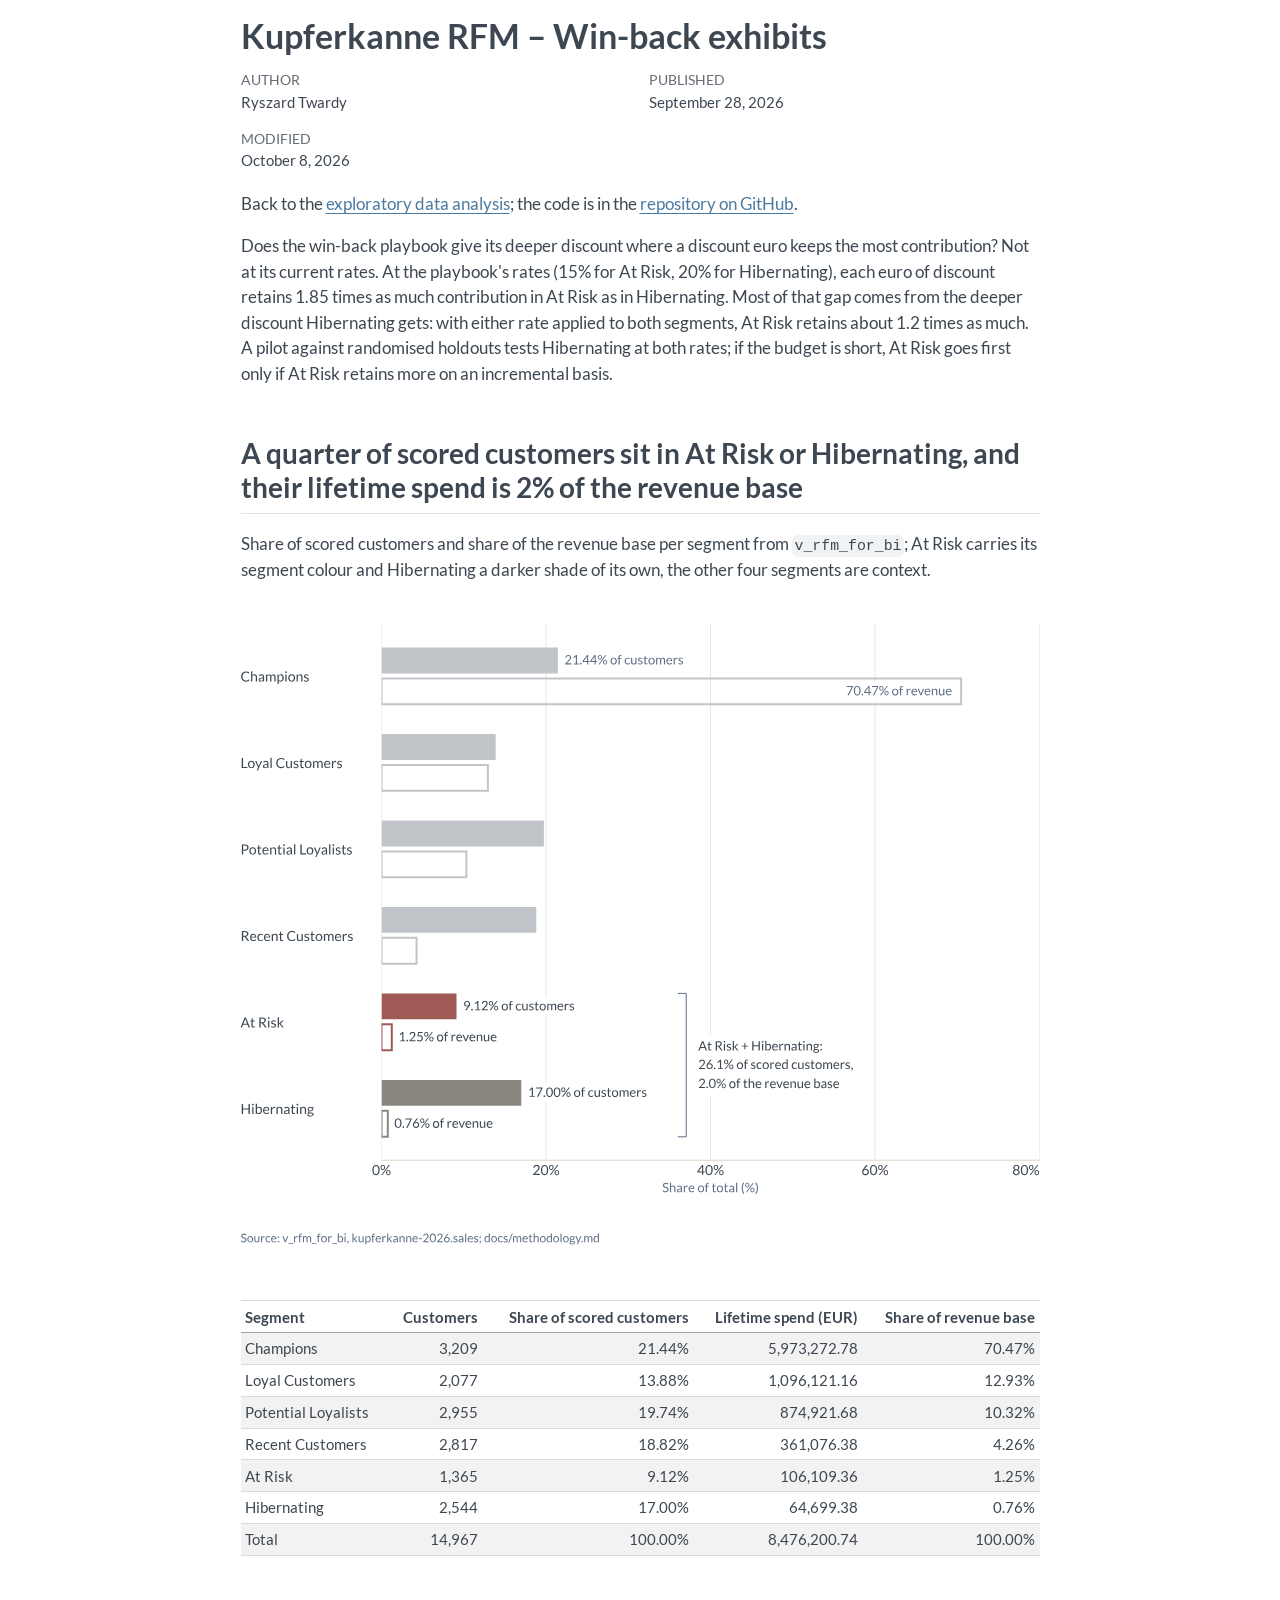
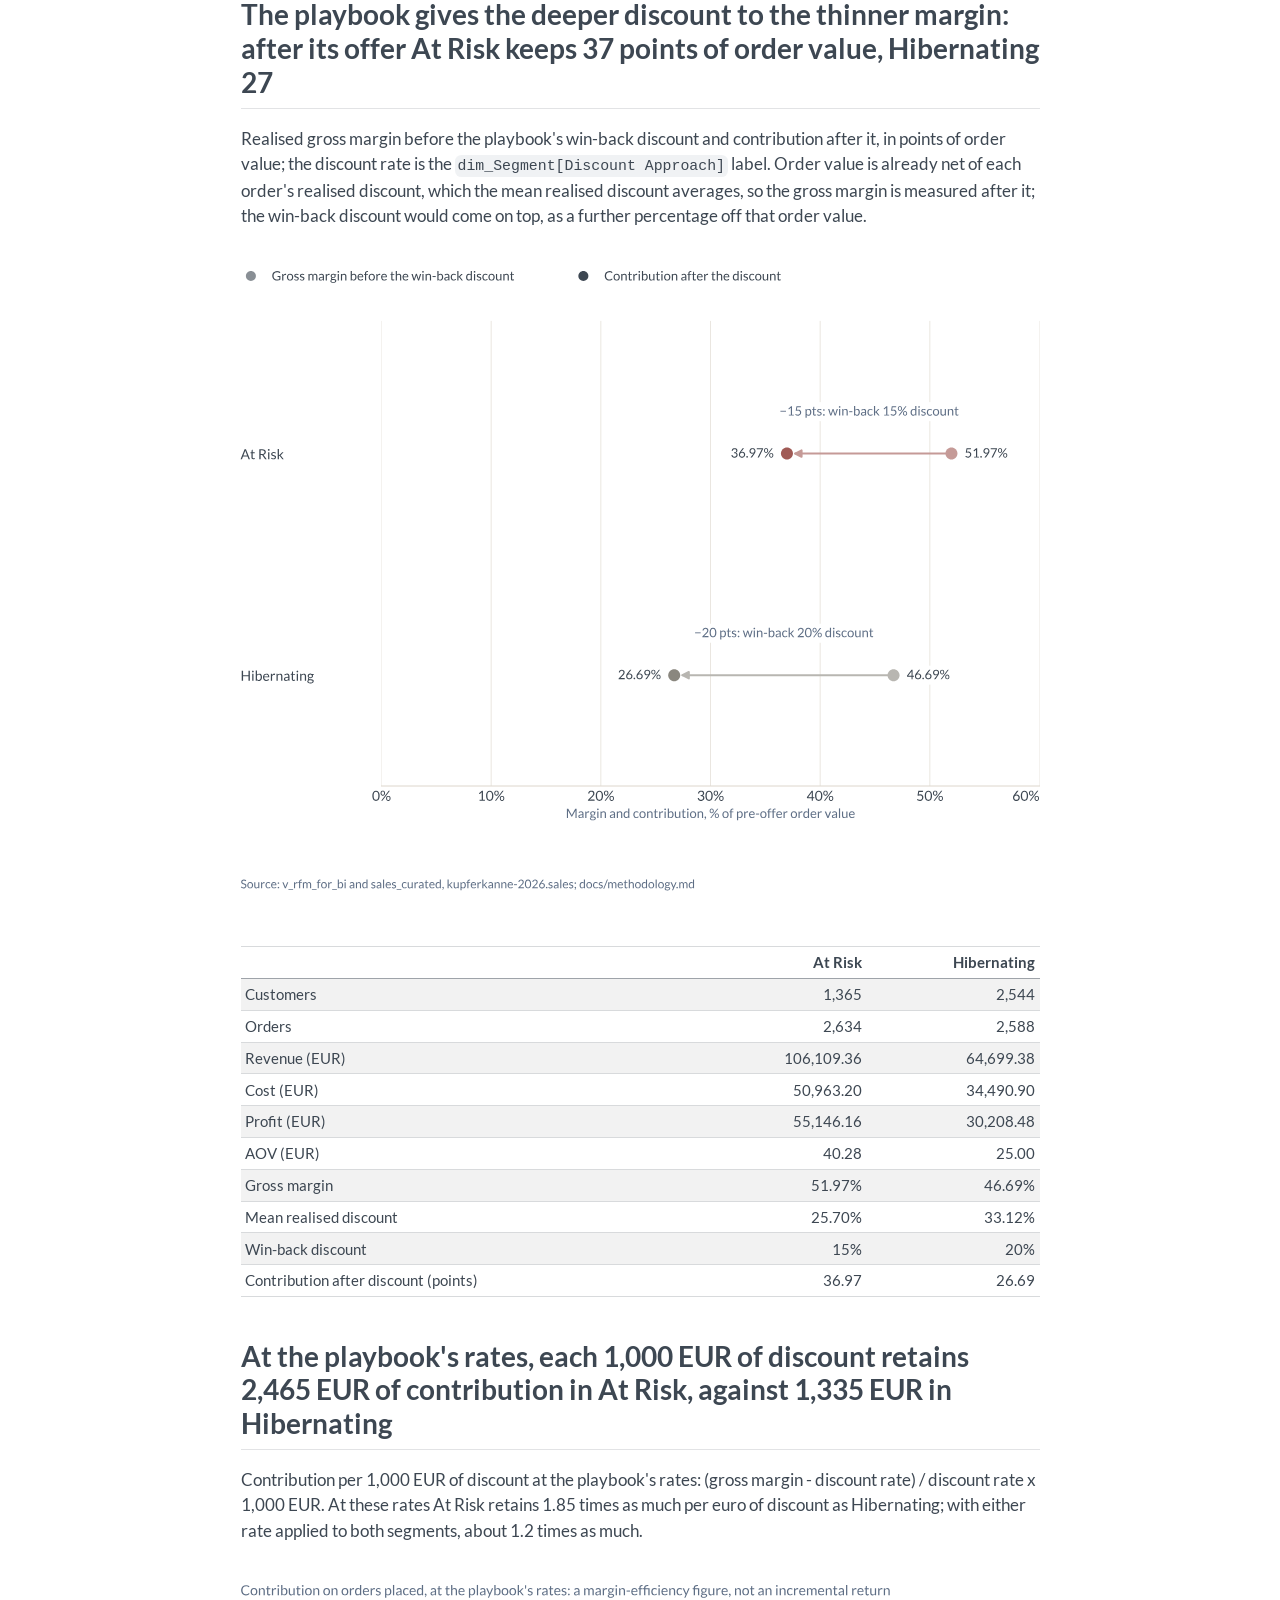
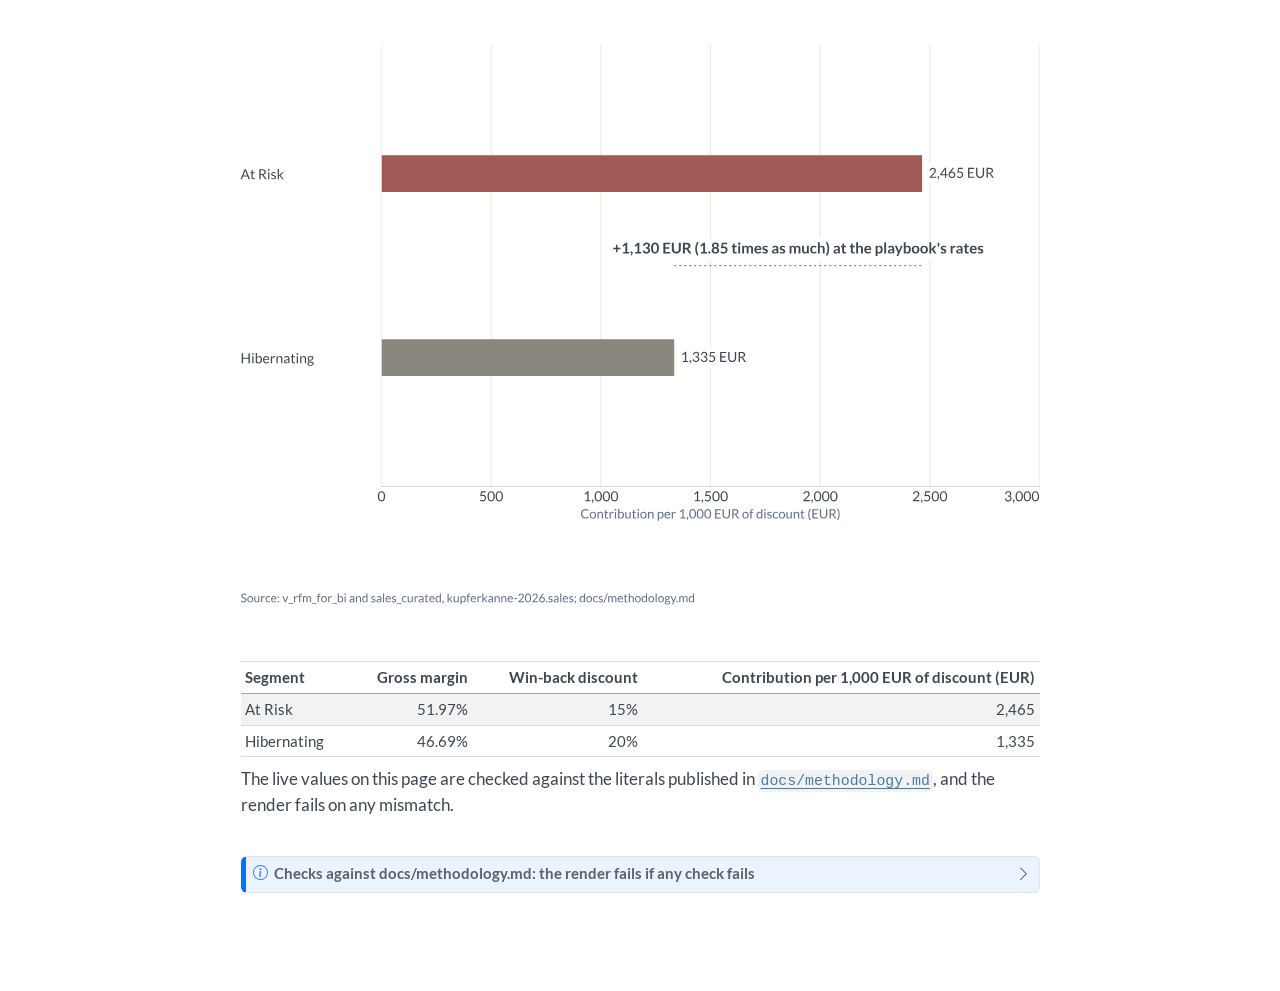
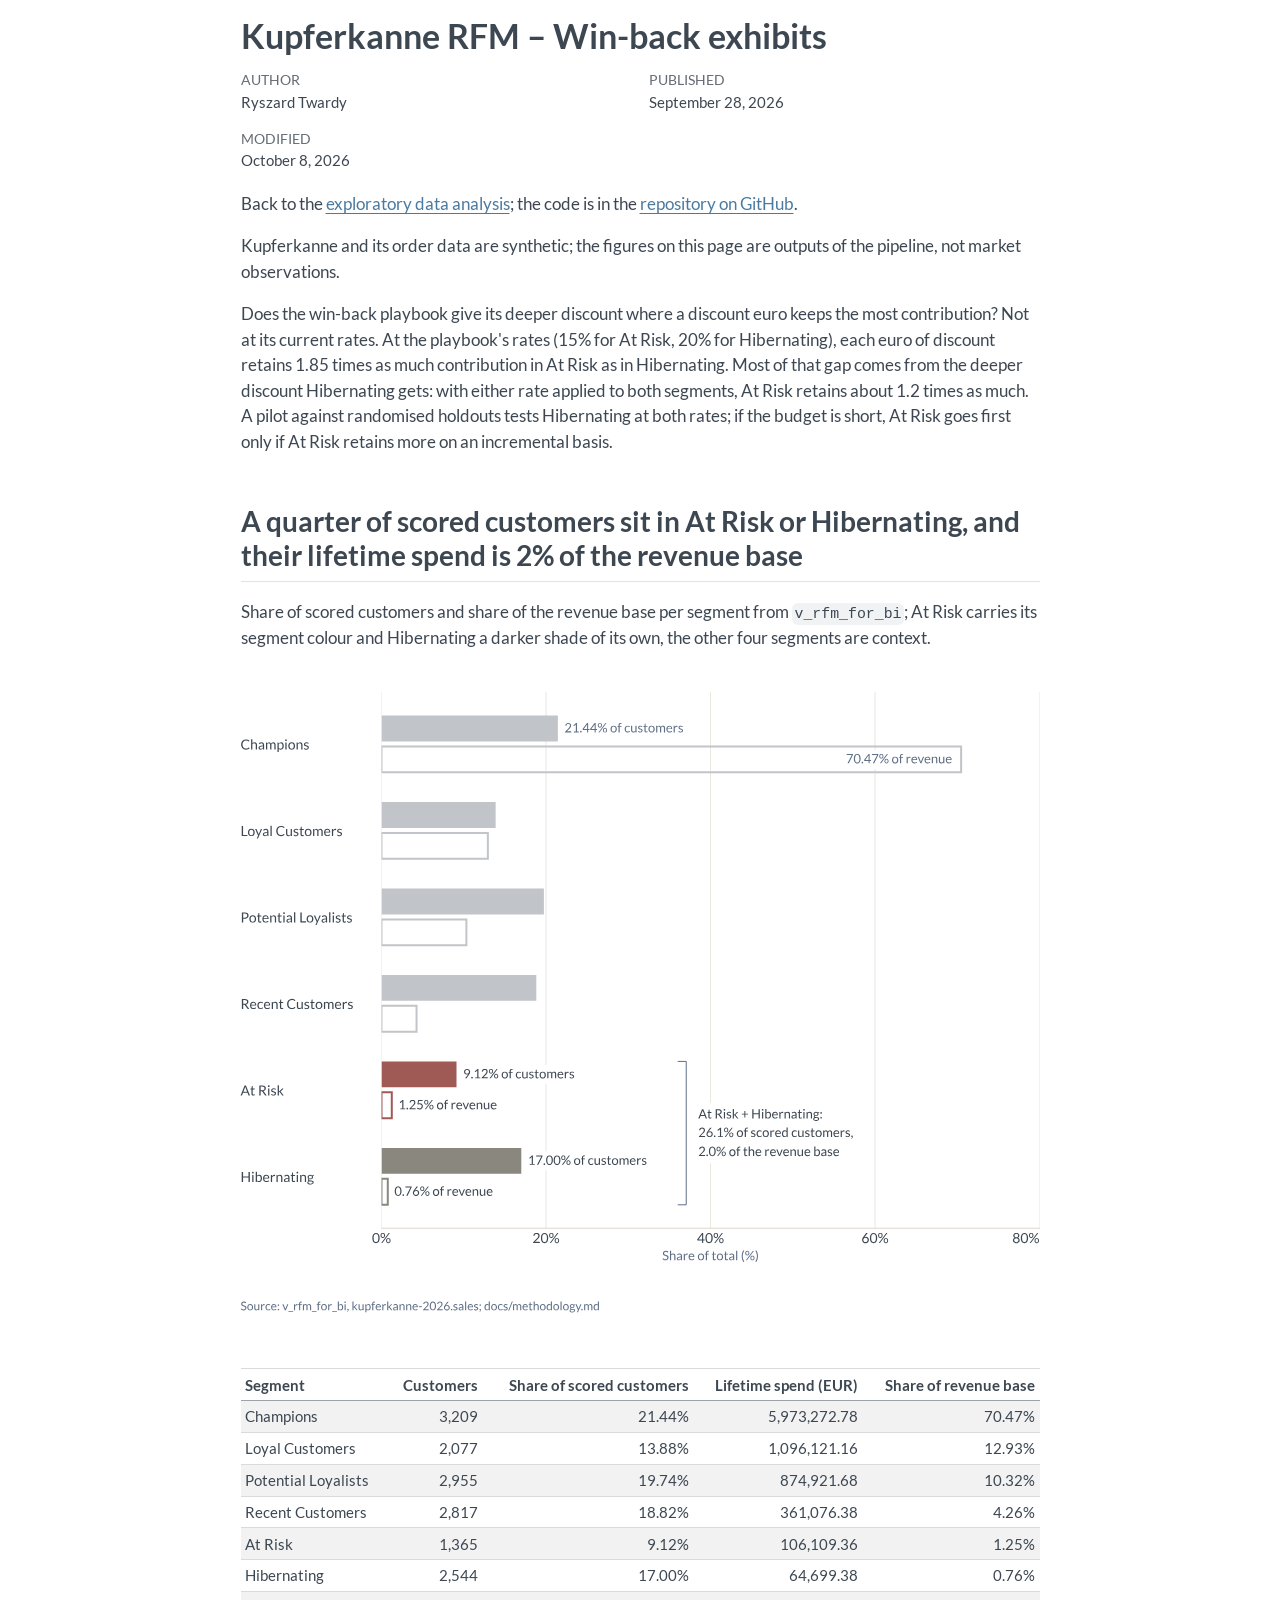
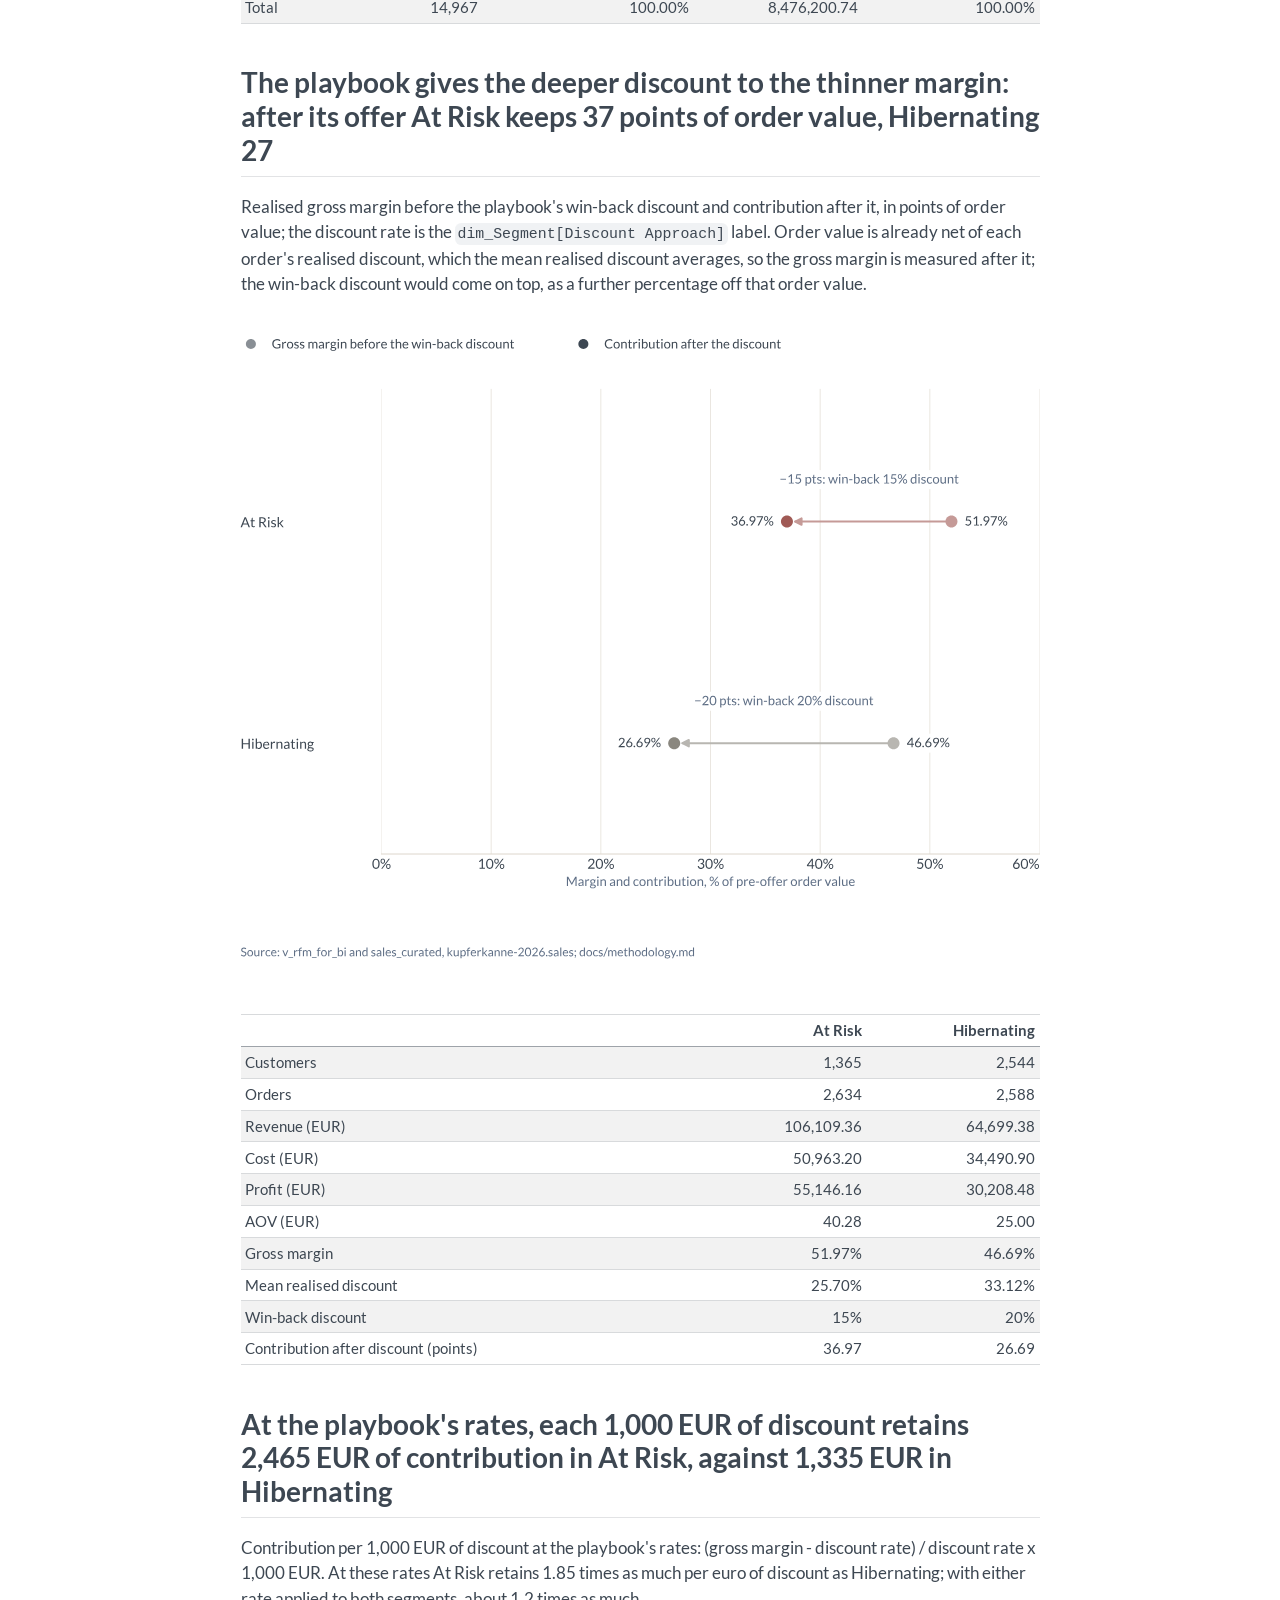
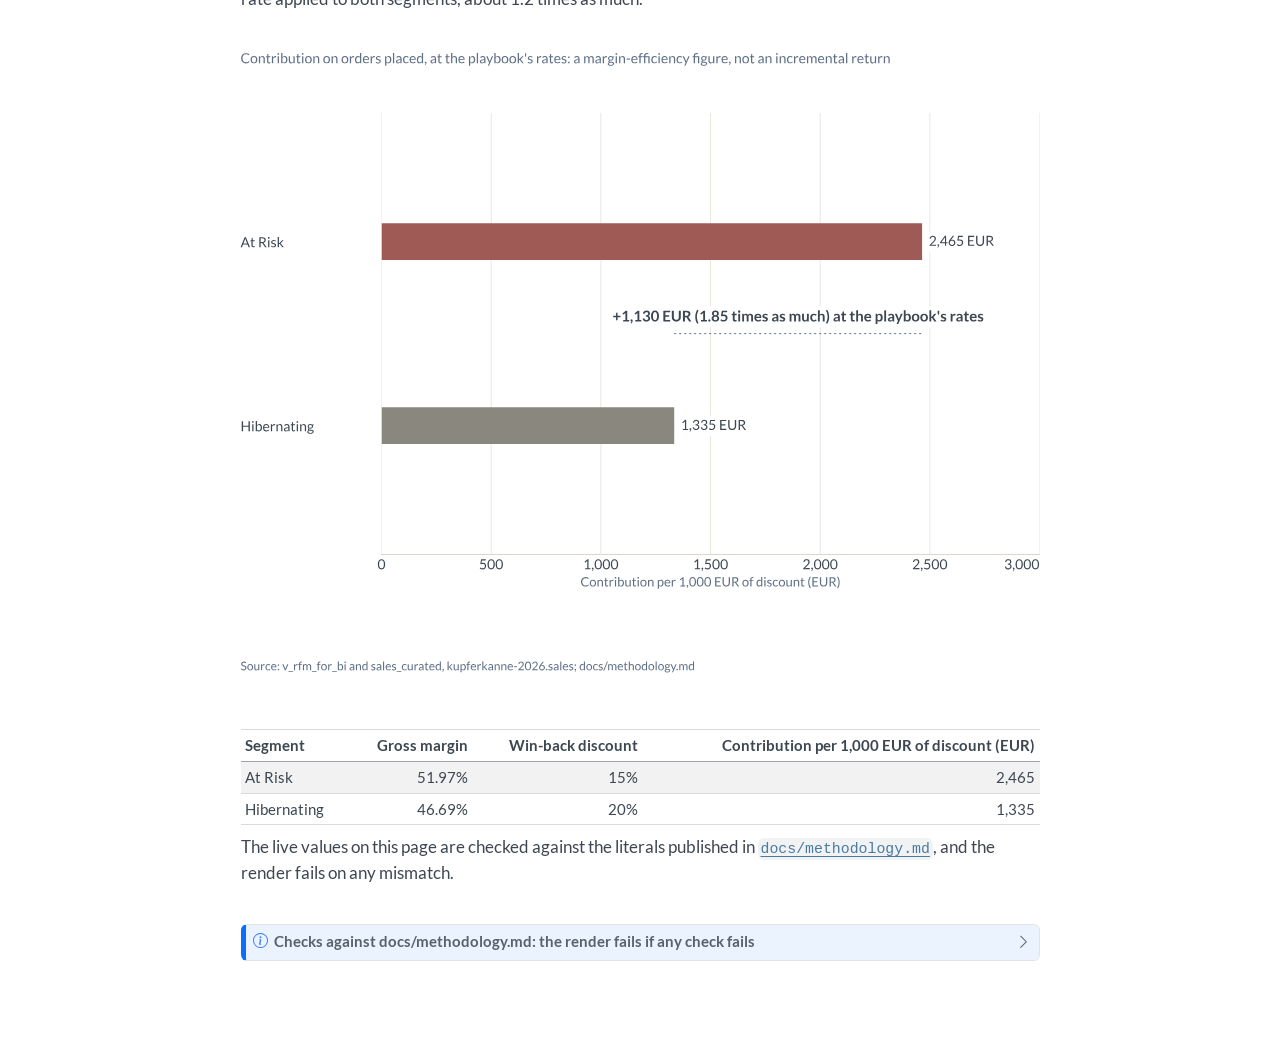
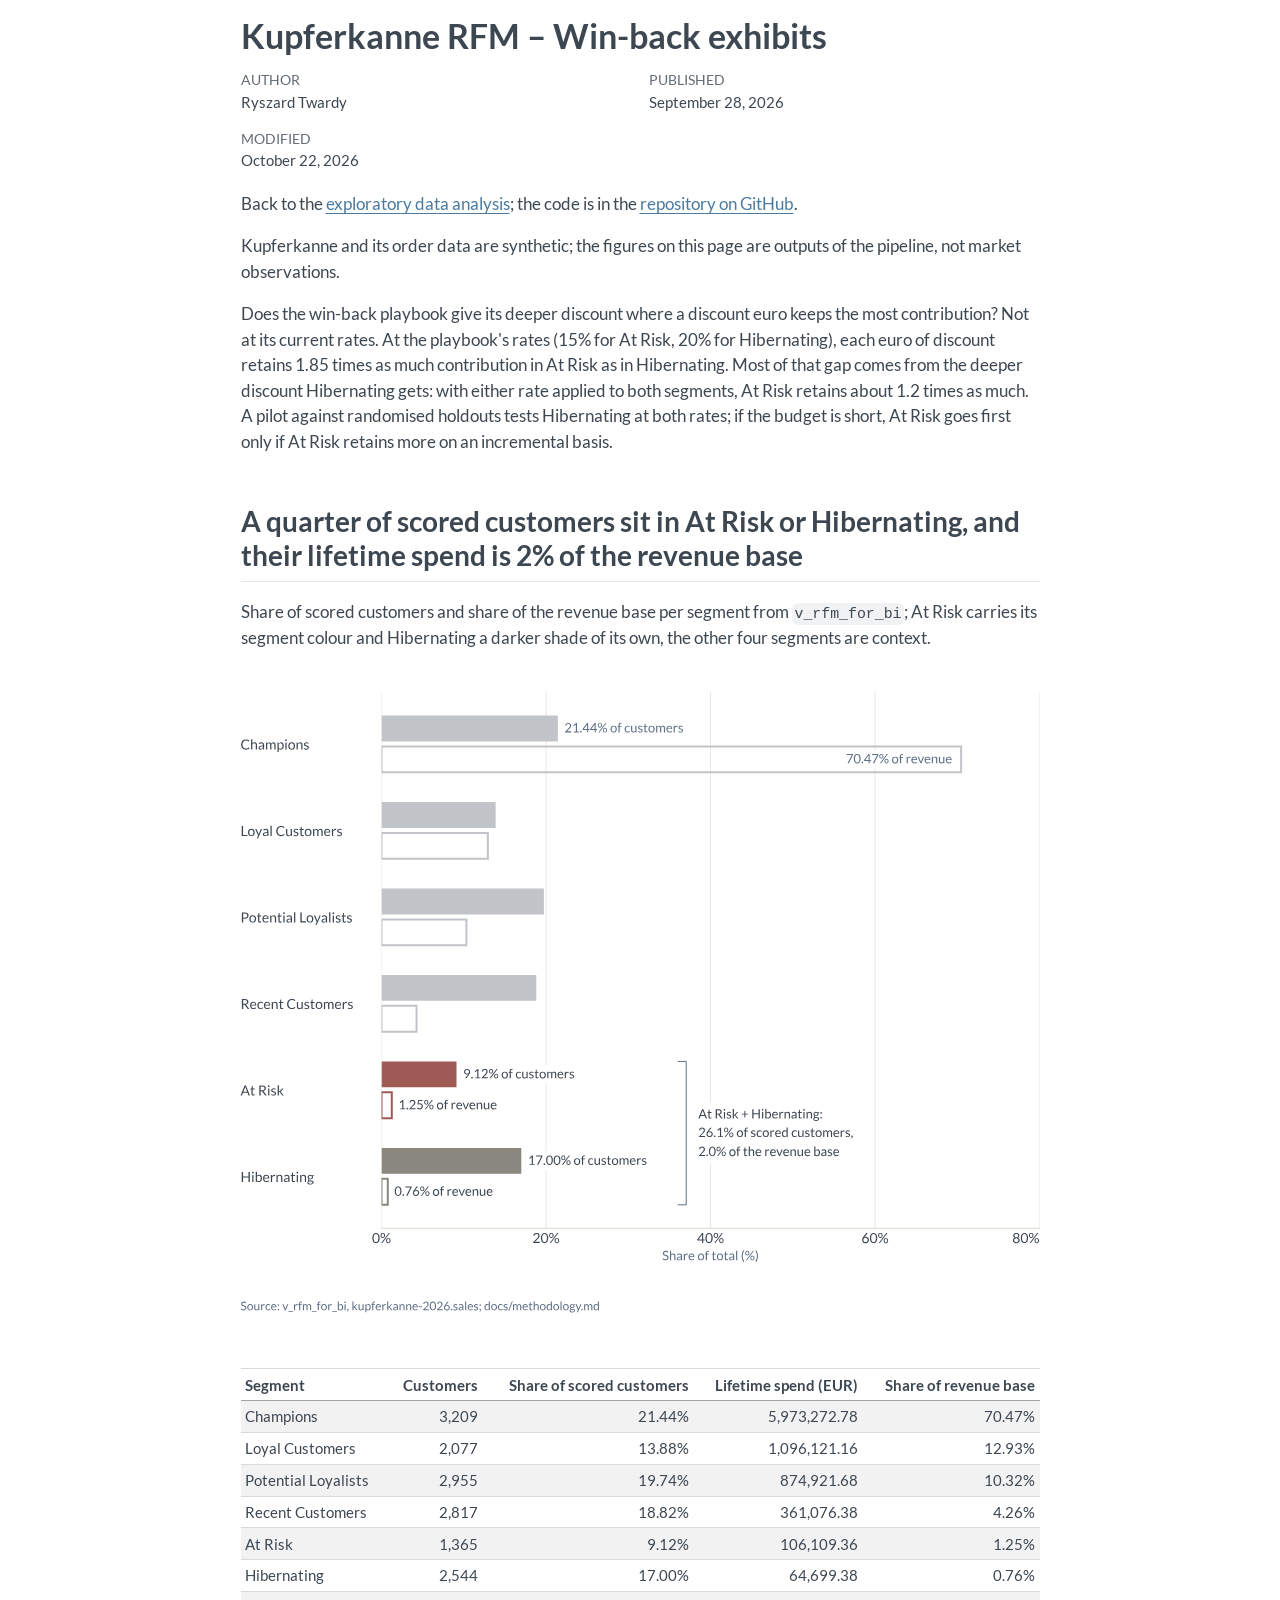
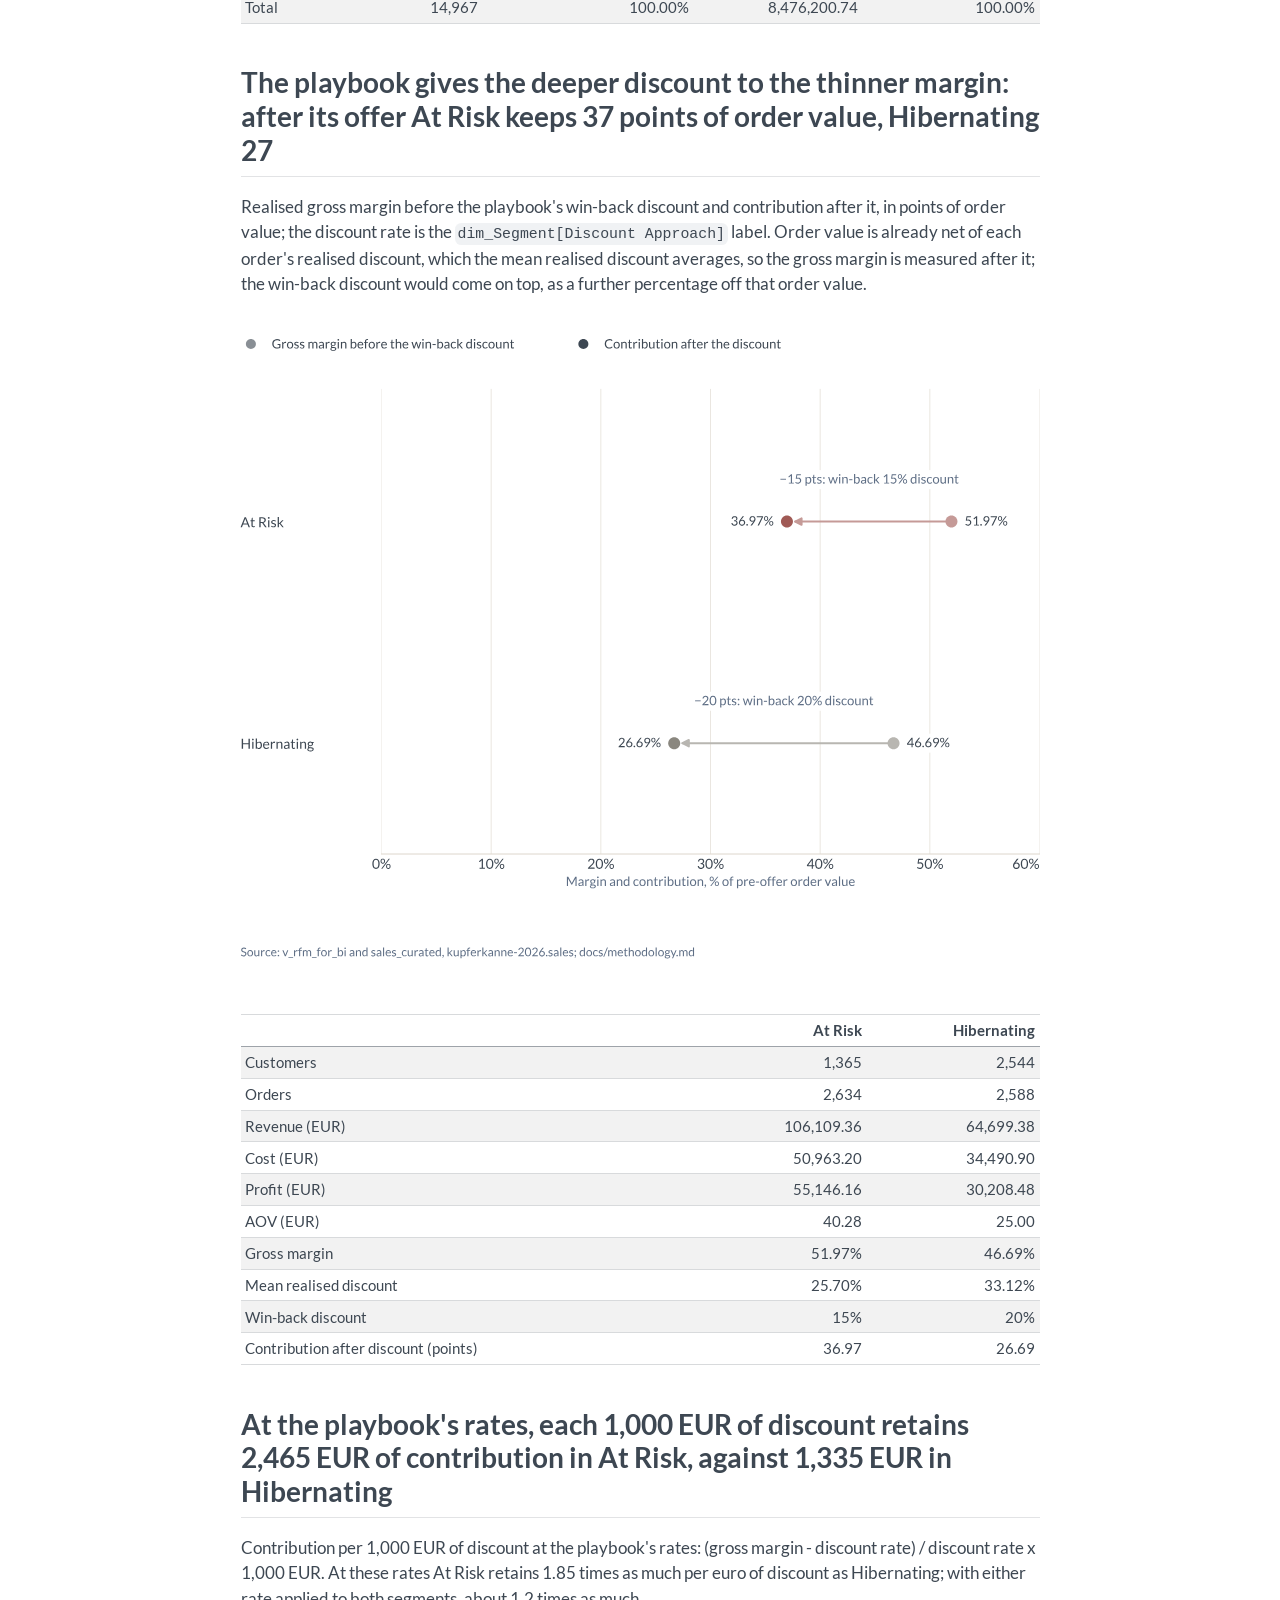
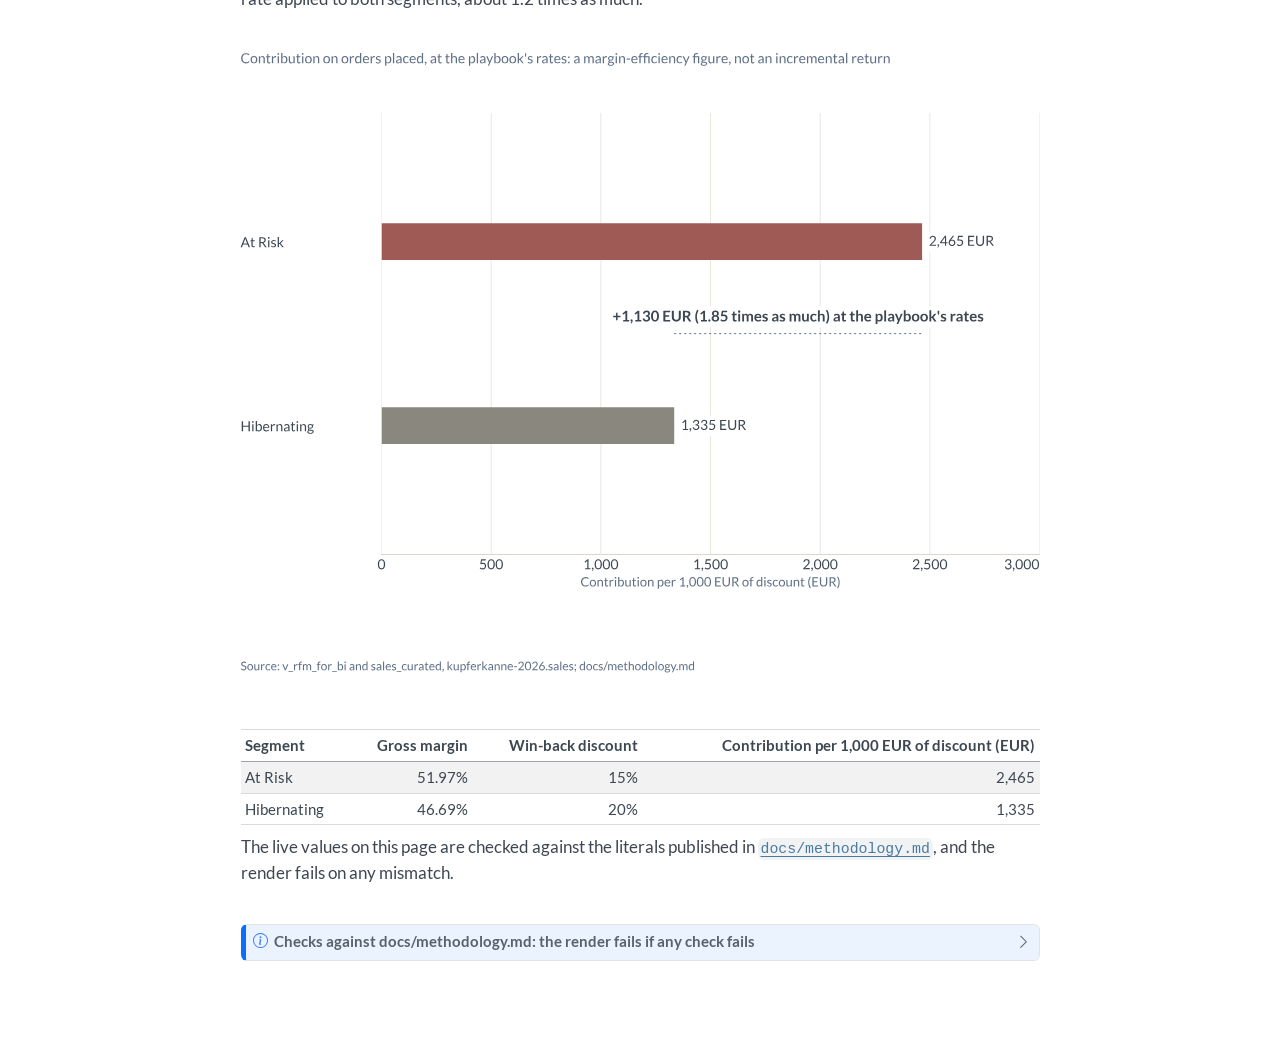
